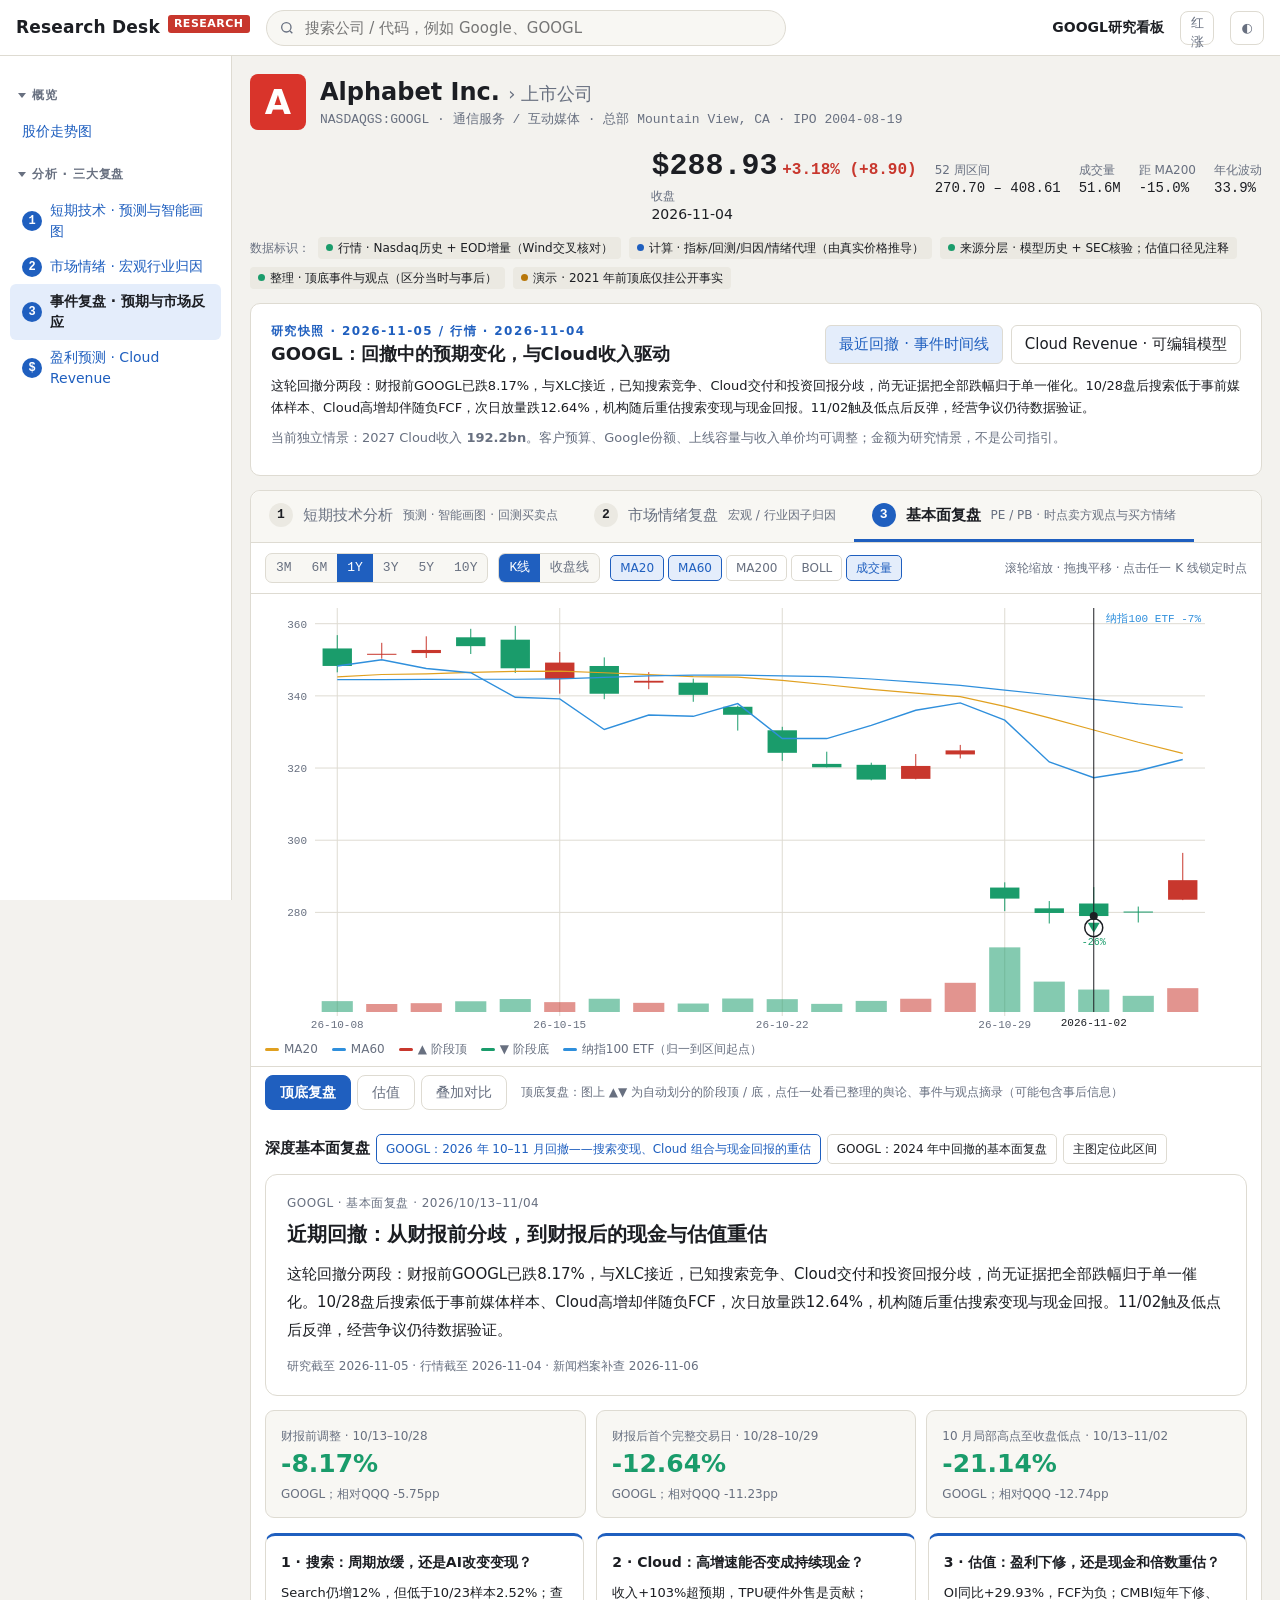
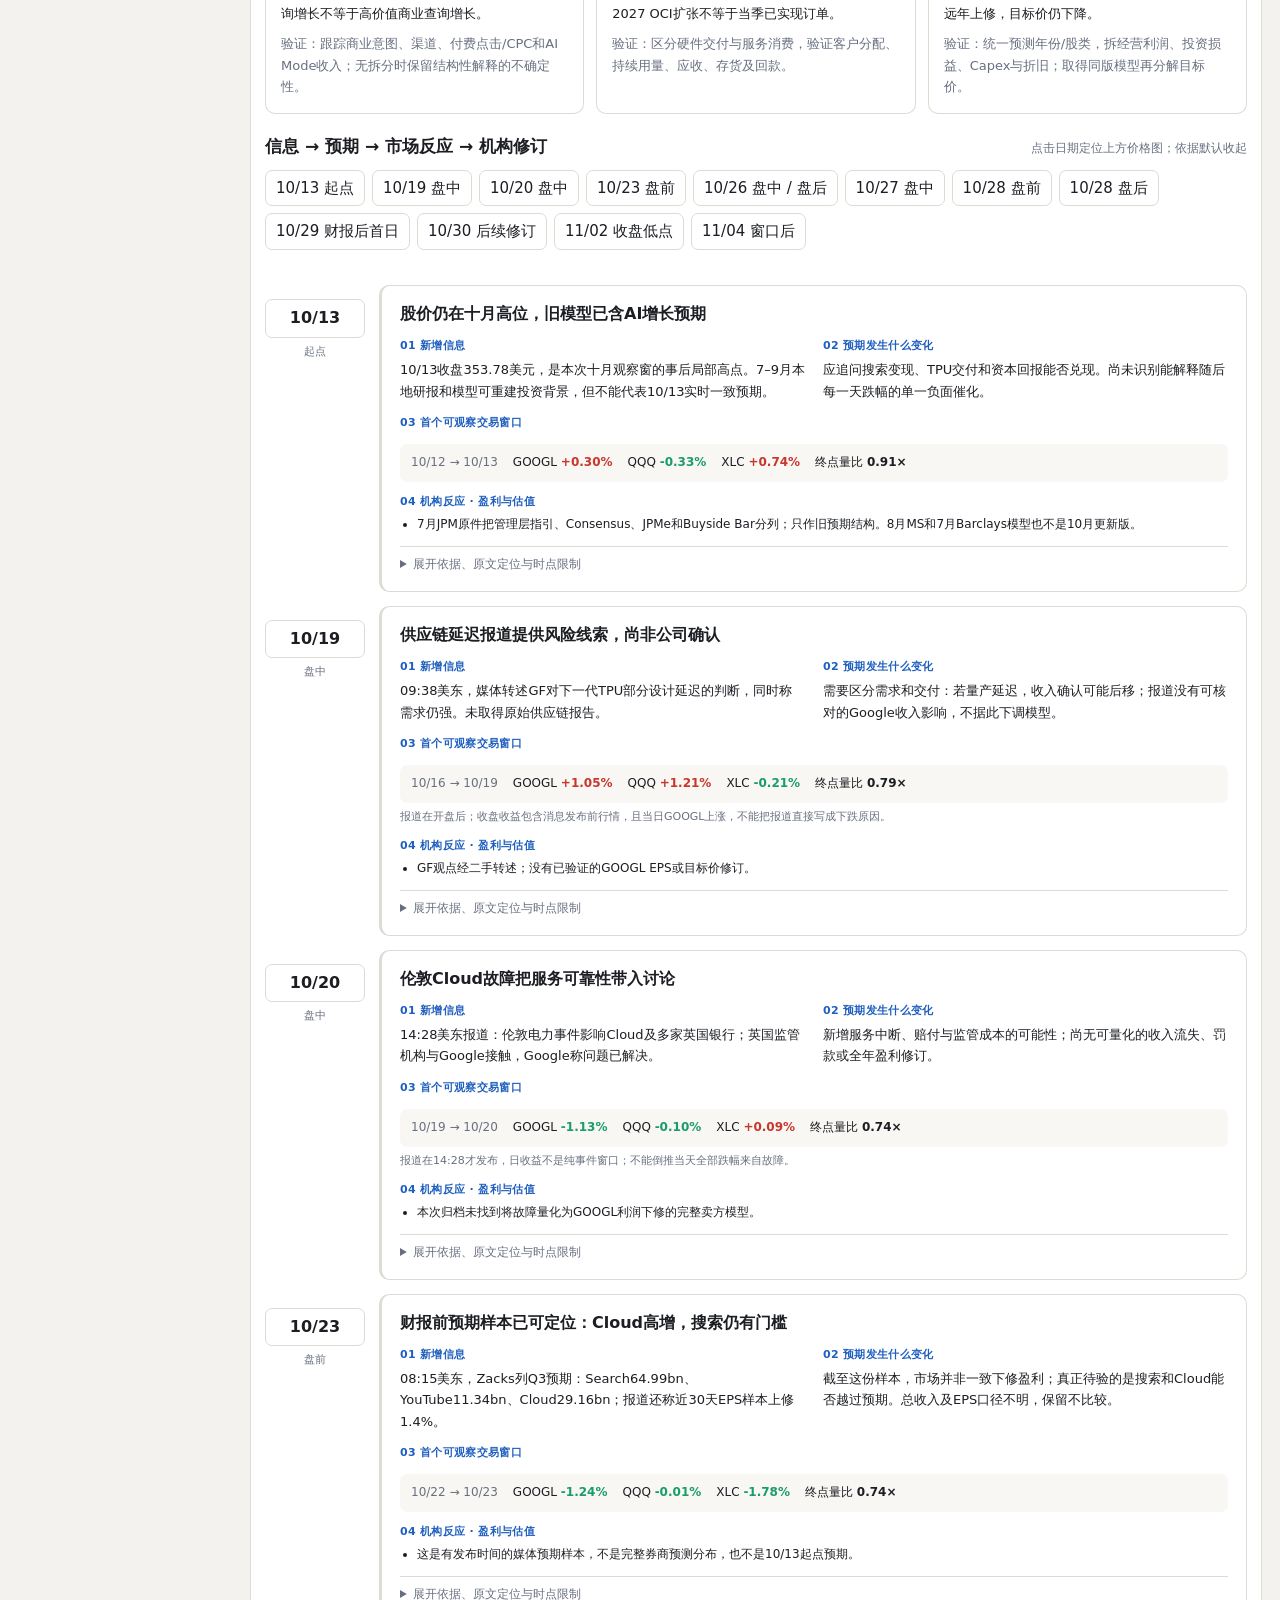
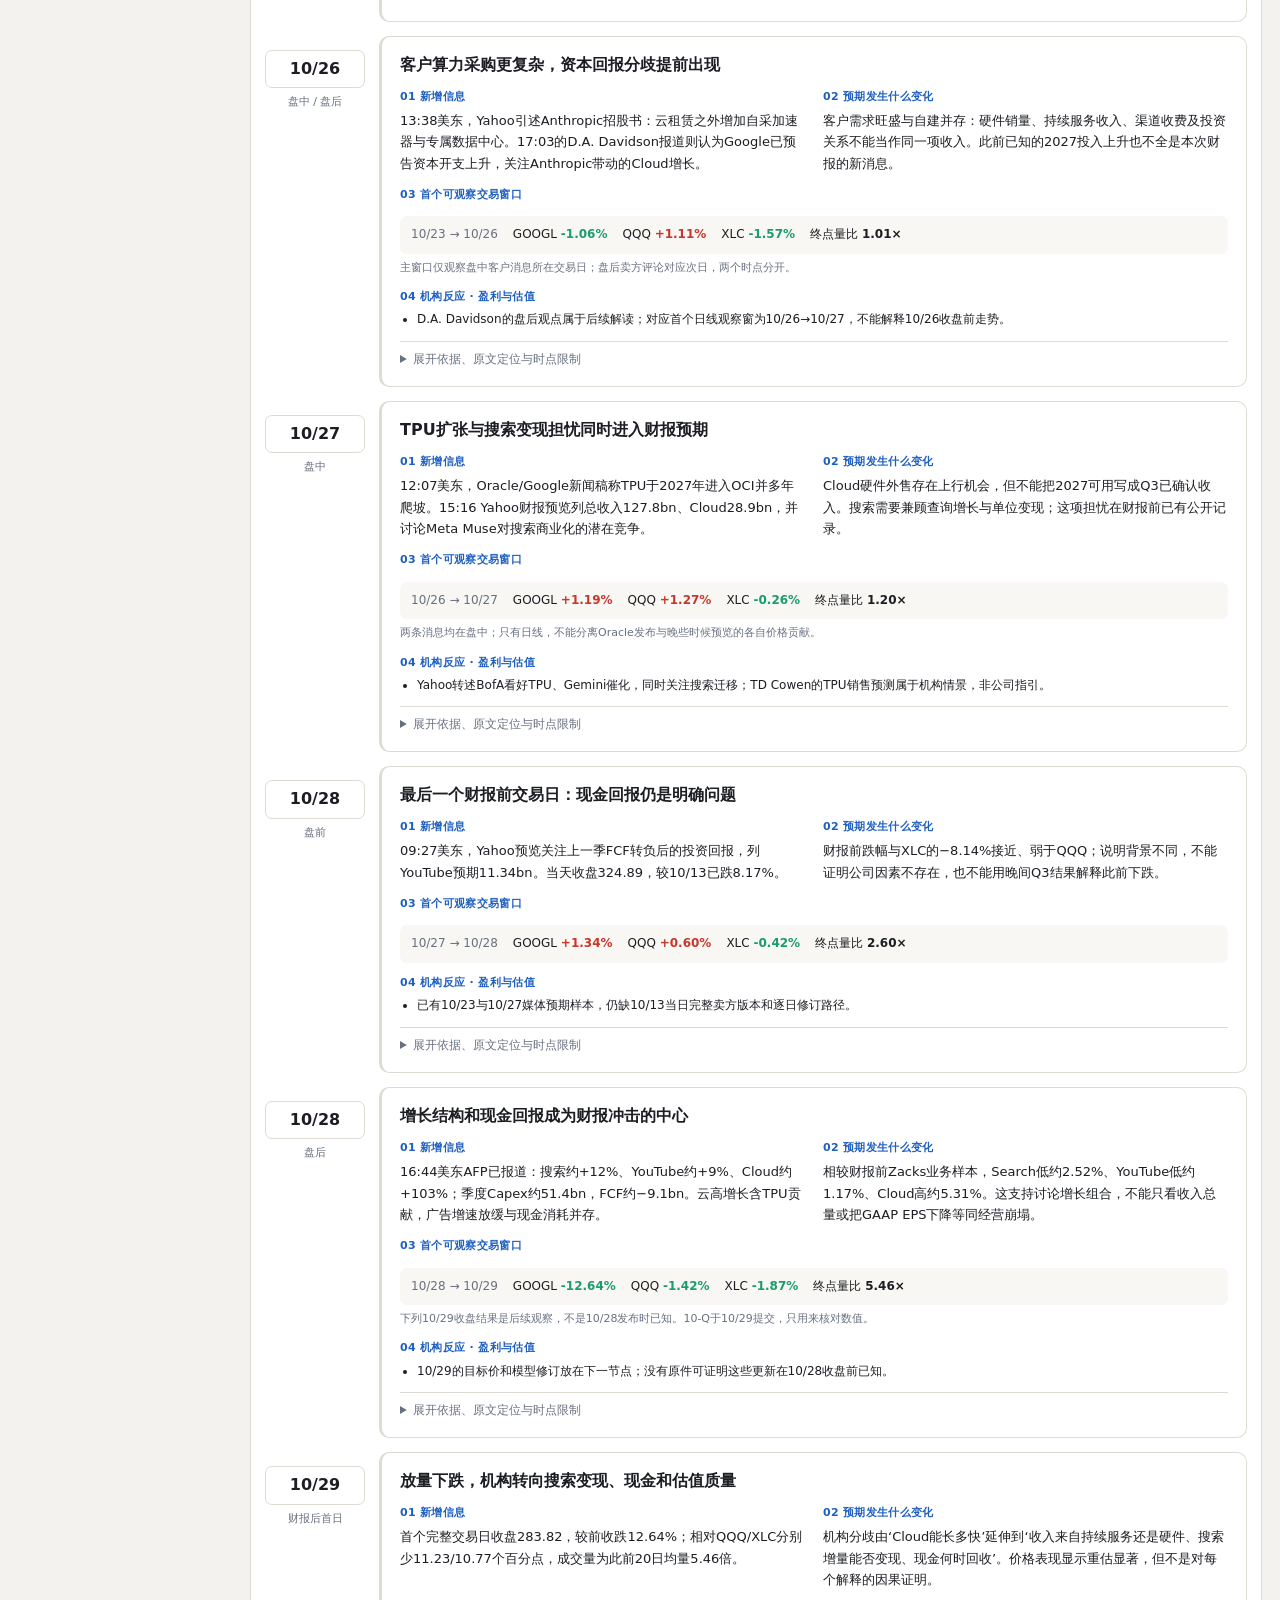
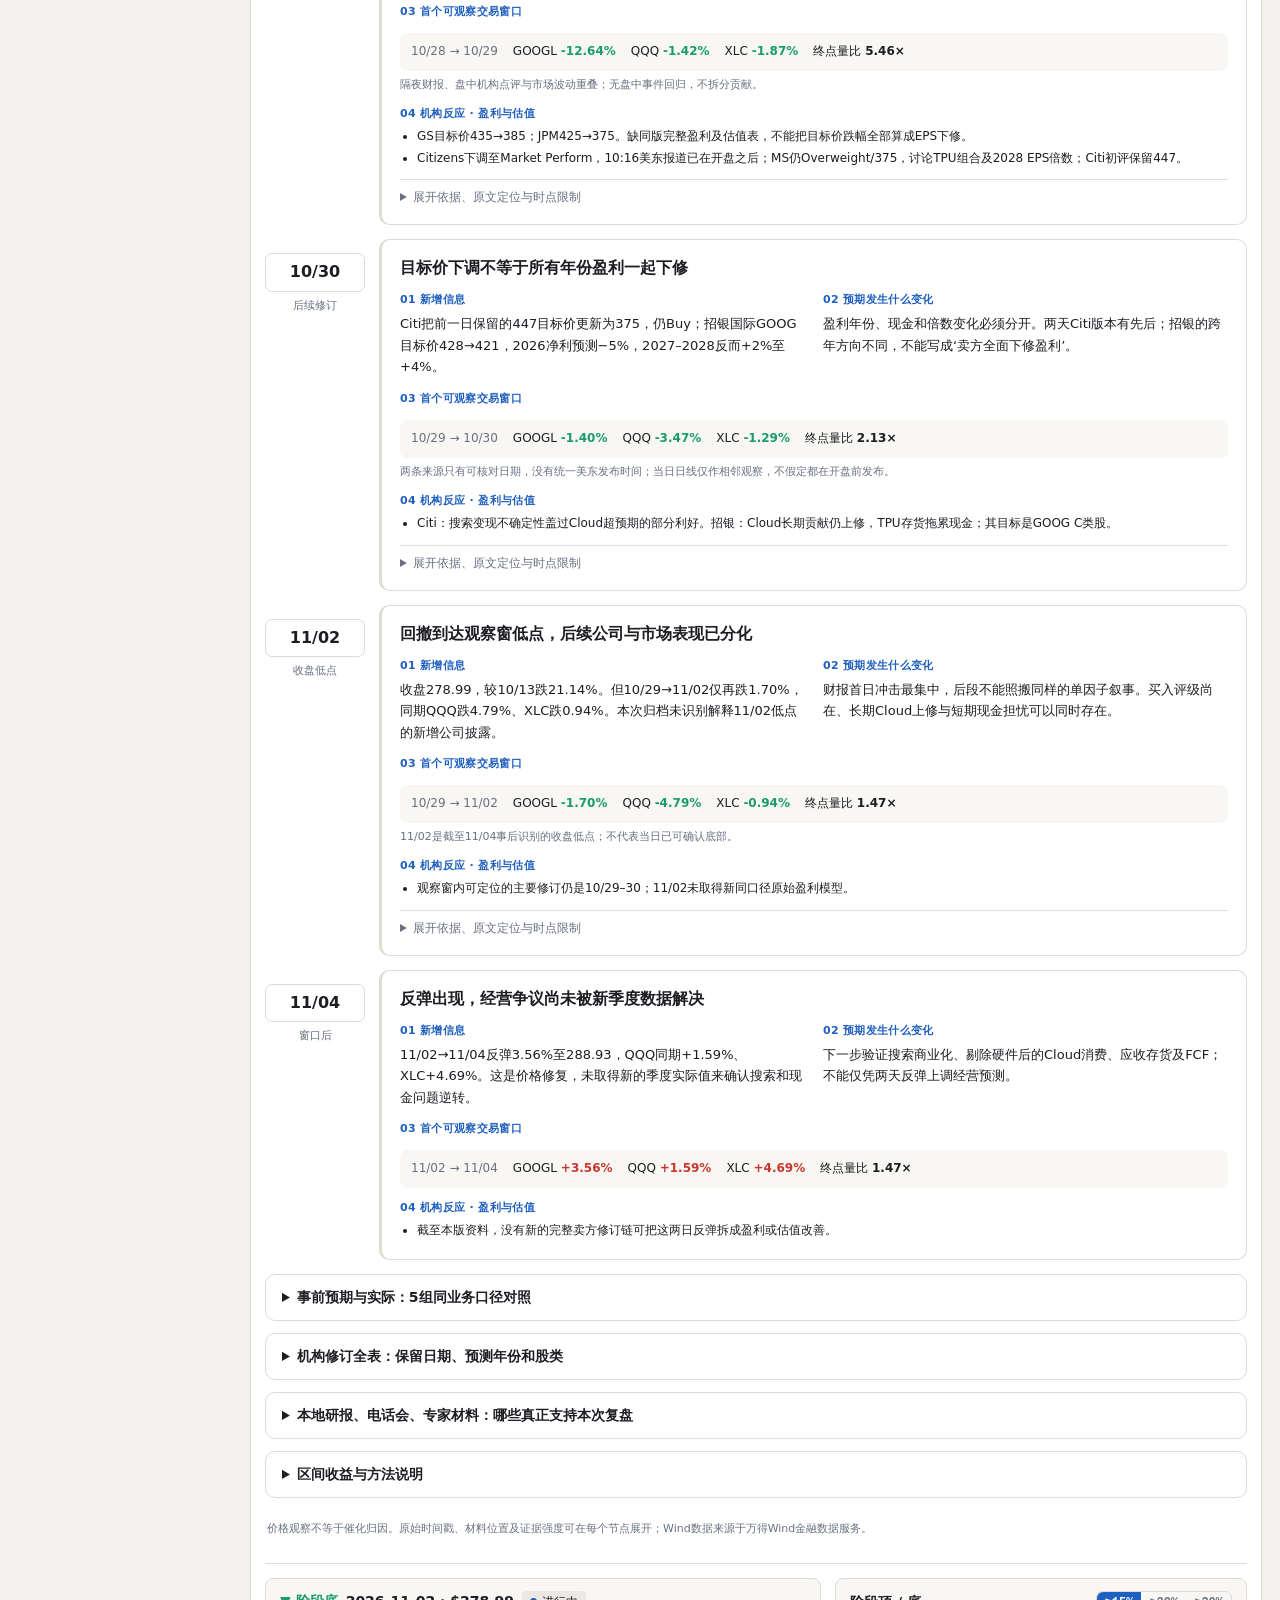
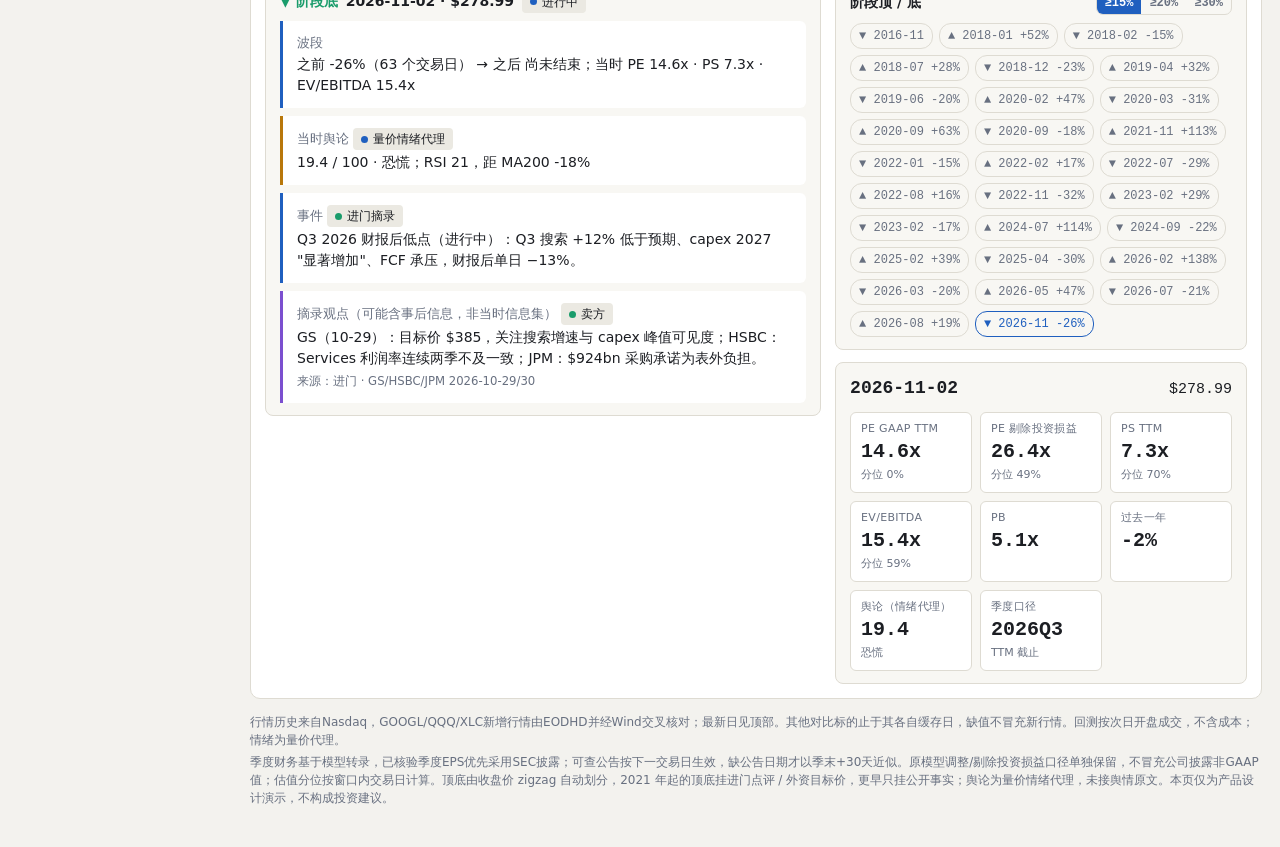
==== demos/googl-workbench/index.html @ 1af4c705 "Build Cloud business profit, depreciation and SBC scenario model" ====
<!doctype html>
<meta charset="utf-8">
<meta name="viewport" content="width=device-width,initial-scale=1">
<title>GOOGL 研究工作台 · 回撤叙事与Cloud量化模型</title>
<meta name="claude:viewport-fit-sides" content="cover">
<style>
/* Layout: terminal shell — fixed top bar, left menu rail, main column (header → price chart → 3 analysis tabs that both overlay the chart and open a panel). */
:root{
  --bg:#f3f2ee; --panel:#ffffff; --panel2:#f8f7f3; --line:#dedbd2; --fg:#1c1e23; --muted:#687080;
  --accent:#1f5fbf; --accent-soft:#e4edfb; --chip:#ebe9e2; --warn-soft:#fbefd6;
  --up:#c8372d; --down:#1a9c6b; --warn:#b8770a; --alpha:#7b4fcf; --mkt:#1f5fbf; --ind:#2aa0a8;
  --s1:#1f5fbf; --s2:#c8372d; --s3:#8a93a2; --s4:#2aa0a8; --s5:#b8770a; --s6:#7b4fcf;
  --font:'IBM Plex Sans','PingFang SC','Hiragino Sans GB','Microsoft YaHei',system-ui,sans-serif;
  --mono:'IBM Plex Mono','SF Mono',Menlo,Consolas,monospace;
}
@media (prefers-color-scheme: dark){ :root:not([data-theme="light"]){
  --bg:#131518; --panel:#1b1e23; --panel2:#20242a; --line:#2d323a; --fg:#e7e8eb; --muted:#8f96a3;
  --accent:#6ea3ff; --accent-soft:#1f2c44; --chip:#262a31; --warn-soft:#3a2d12; --up:#ff6b5c; --down:#3ccf8e; --warn:#e3a53a; --alpha:#b494ff; --mkt:#6ea3ff; --ind:#4fd1d9;
  --s1:#6ea3ff; --s2:#ff6b5c; --s3:#8f96a3; --s4:#4fd1d9; --s5:#e3a53a; --s6:#b494ff; color-scheme:dark }}
:root[data-theme="dark"]{
  --bg:#131518; --panel:#1b1e23; --panel2:#20242a; --line:#2d323a; --fg:#e7e8eb; --muted:#8f96a3;
  --accent:#6ea3ff; --accent-soft:#1f2c44; --chip:#262a31; --warn-soft:#3a2d12; --up:#ff6b5c; --down:#3ccf8e; --warn:#e3a53a; --alpha:#b494ff; --mkt:#6ea3ff; --ind:#4fd1d9;
  --s1:#6ea3ff; --s2:#ff6b5c; --s3:#8f96a3; --s4:#4fd1d9; --s5:#e3a53a; --s6:#b494ff; color-scheme:dark }
:root.us-color{ --up:#1a9c6b; --down:#c8372d }
:root[data-theme="dark"].us-color{ --up:#3ccf8e; --down:#ff6b5c }
@media (prefers-color-scheme: dark){ :root:not([data-theme="light"]).us-color{ --up:#3ccf8e; --down:#ff6b5c } }

*{box-sizing:border-box}
[hidden]{display:none!important}
html,body{height:100%}
body{margin:0;background:var(--bg);color:var(--fg);font-family:var(--font);font-size:15px;line-height:1.5}
body::before{content:"";position:fixed;inset:0 0 auto;height:env(safe-area-inset-top,0px);z-index:10;background:var(--panel)}
button{font:inherit;color:inherit;background:none;border:0;cursor:pointer}
.num{font-family:var(--mono);font-variant-numeric:tabular-nums}
h1,h2,h3{margin:0;text-wrap:balance}
a{color:var(--accent)}

/* top bar */
.top{position:sticky;top:env(safe-area-inset-top,0px);z-index:9;display:flex;align-items:center;gap:16px;height:56px;background:var(--panel);border-bottom:1px solid var(--line);
  padding-left:max(16px,env(safe-area-inset-left,0px));padding-right:max(16px,env(safe-area-inset-right,0px))}
.brand{display:flex;align-items:baseline;gap:8px;white-space:nowrap}
.brand b{font-size:17px;letter-spacing:.2px}
.brand span{font-size:11px;color:var(--panel);background:var(--up);padding:1px 6px;border-radius:3px;font-weight:600;letter-spacing:.5px;position:relative;top:-6px}
.search{position:relative;flex:1;max-width:520px;min-width:0}
.search input{width:100%;height:36px;border-radius:18px;border:1px solid var(--line);background:var(--panel2);color:var(--fg);padding:0 14px 0 38px;font:inherit;font-size:15px}
.search input:focus{outline:2px solid var(--accent);outline-offset:1px}
.search svg{position:absolute;left:13px;top:10px;width:16px;height:16px;fill:none;stroke:var(--muted);stroke-width:2}
.sugg{position:absolute;top:40px;left:0;right:0;background:var(--panel);border:1px solid var(--line);border-radius:10px;box-shadow:0 10px 30px rgba(0,0,0,.18);overflow:hidden;z-index:20}
.sugg button{display:flex;width:100%;gap:12px;align-items:center;padding:9px 14px;text-align:left}
.sugg button:hover,.sugg button.on{background:var(--accent-soft)}
.sugg .tk{font-family:var(--mono);font-size:13px;width:92px;color:var(--accent)}
.sugg .nm{flex:1}
.sugg .st{font-size:12px;color:var(--muted)}
.topnav{display:flex;gap:18px;margin-left:auto;color:var(--muted);font-size:14px}
.topnav .cur{color:var(--fg);font-weight:600}
.iconbtn{width:34px;height:34px;border-radius:8px;border:1px solid var(--line);display:grid;place-items:center;font-size:13px;color:var(--muted)}
.iconbtn:hover{color:var(--fg);background:var(--panel2)}

/* shell */
.shell{display:grid;grid-template-columns:232px minmax(0,1fr);min-height:calc(100% - 56px)}
.rail{border-right:1px solid var(--line);background:var(--panel);padding:14px 10px 24px;position:sticky;top:56px;height:calc(100vh - 56px);overflow:auto;padding-left:max(10px,env(safe-area-inset-left,0px))}
.rail .filter{width:100%;height:32px;border:1px solid var(--line);border-radius:6px;background:var(--panel2);color:var(--fg);padding:0 10px;font:inherit;font-size:13px;margin-bottom:10px}
.grp{margin-top:10px}
.grp h4{margin:0 0 4px;padding:6px 8px;font-size:12px;text-transform:uppercase;letter-spacing:.8px;color:var(--muted);display:flex;align-items:center;gap:6px}
.grp h4::before{content:"";width:0;height:0;border-left:4px solid transparent;border-right:4px solid transparent;border-top:5px solid var(--muted)}
.rail button.it{display:flex;align-items:center;gap:8px;width:100%;padding:7px 8px 7px 12px;border-radius:6px;font-size:14px;text-align:left;color:var(--accent)}
.rail button.it:hover{background:var(--panel2)}
.rail button.it.on{background:var(--accent-soft);color:var(--fg);font-weight:600}
.rail button.it.dim{color:var(--muted);cursor:default}
.rail button.it .n{width:20px;height:20px;border-radius:50%;background:var(--accent);color:#fff;font-size:12px;font-weight:700;display:grid;place-items:center;flex:none;font-family:var(--mono)}
.rail button.it.dim .n{background:var(--chip);color:var(--muted)}
.rail .soon{margin-left:auto;font-size:10px;color:var(--muted);border:1px solid var(--line);border-radius:3px;padding:0 4px}

.main{min-width:0;padding:18px 18px 40px;padding-right:max(18px,env(safe-area-inset-right,0px));display:flex;flex-direction:column;gap:14px}

/* company header */
.co{display:flex;gap:14px;align-items:center;flex-wrap:wrap}
.logo{width:56px;height:56px;border-radius:8px;background:#d9342b;color:#fff;display:grid;place-items:center;font-size:34px;font-weight:700;font-family:var(--font);flex:none}
.co h1{font-size:24px;font-weight:600}
.co h1 small{font-weight:400;color:var(--muted);font-size:18px}
.co .keys{font-size:13px;color:var(--muted);font-family:var(--mono)}
.quote{margin-left:auto;display:flex;gap:18px;align-items:baseline;flex-wrap:wrap}
.quote .px{font-size:30px;font-weight:600}
.quote .chg{font-size:16px;font-weight:600}
.quote .kv{font-size:12px;color:var(--muted);line-height:1.3}
.quote .kv b{display:block;color:var(--fg);font-weight:500;font-size:14px}
.srcline{display:flex;gap:8px;flex-wrap:wrap;align-items:center;font-size:12px;color:var(--muted)}
.chip{display:inline-flex;align-items:center;gap:5px;padding:2px 8px;border-radius:4px;background:var(--chip);font-size:12px;color:var(--fg);white-space:nowrap}
.chip.real::before,.chip.demo::before,.chip.calc::before{content:"";width:7px;height:7px;border-radius:50%}
.chip.real::before{background:var(--down)}
.chip.demo::before{background:var(--warn)}
.chip.calc::before{background:var(--accent)}

/* chart card */
.card{background:var(--panel);border:1px solid var(--line);border-radius:10px}
.ctl{display:flex;align-items:center;gap:10px;padding:10px 14px;border-bottom:1px solid var(--line);flex-wrap:wrap}
.seg{display:flex;background:var(--panel2);border:1px solid var(--line);border-radius:7px;overflow:hidden}
.seg button{padding:4px 10px;font-size:13px;color:var(--muted);font-family:var(--mono)}
.seg button.on{background:var(--accent);color:#fff}
.tog{display:flex;gap:4px;flex-wrap:wrap}
.tog button{padding:3px 9px;font-size:12px;border:1px solid var(--line);border-radius:5px;color:var(--muted)}
.tog button.on{border-color:var(--accent);color:var(--accent);background:var(--accent-soft)}
.ctl .hint{margin-left:auto;font-size:12px;color:var(--muted)}
.chartwrap{position:relative}
#main{display:block;width:100%;height:440px}
.tip{position:absolute;pointer-events:none;background:var(--panel);border:1px solid var(--line);border-radius:8px;padding:8px 10px;font-size:12px;box-shadow:0 6px 20px rgba(0,0,0,.15);display:none;min-width:150px;z-index:3}
.tip .d{font-weight:600;margin-bottom:3px}
.tip .r{display:flex;justify-content:space-between;gap:14px}
.tip .r span:last-child{font-family:var(--mono)}
.legend{display:flex;gap:14px;flex-wrap:wrap;padding:6px 14px 8px;font-size:12px;color:var(--muted)}
.legend i{display:inline-block;width:14px;height:3px;border-radius:2px;vertical-align:middle;margin-right:5px}

/* tabs */
.tabs{display:flex;border-bottom:1px solid var(--line);overflow-x:auto;background:var(--panel2);border-radius:10px 10px 0 0}
.tabs button{display:flex;align-items:center;gap:10px;padding:12px 18px;font-size:15px;color:var(--muted);border-bottom:3px solid transparent;white-space:nowrap}
.tabs button .n{width:24px;height:24px;border-radius:50%;background:var(--chip);display:grid;place-items:center;font-family:var(--mono);font-weight:700;font-size:13px;color:var(--fg)}
.tabs button.on{color:var(--fg);font-weight:600;border-bottom-color:var(--accent)}
.tabs button.on .n{background:var(--accent);color:#fff}
.tabs button small{font-weight:400;color:var(--muted);font-size:12px}
.panel{display:grid;grid-template-columns:minmax(0,1.3fr) minmax(0,1fr);gap:14px;padding:14px}
.panel[hidden]{display:none}
.col{min-width:0;display:flex;flex-direction:column;gap:12px}
.box{background:var(--panel2);border:1px solid var(--line);border-radius:8px;padding:12px 14px;min-width:0}
.box h3{font-size:14px;font-weight:600;margin-bottom:8px;display:flex;align-items:center;gap:8px;flex-wrap:wrap}
.box h3 .chip{font-weight:400}
.tiles{display:grid;grid-template-columns:repeat(auto-fit,minmax(118px,1fr));gap:8px}
.tile{background:var(--panel);border:1px solid var(--line);border-radius:6px;padding:8px 10px}
.tile .k{font-size:11px;color:var(--muted);letter-spacing:.3px}
.tile .v{font-size:20px;font-weight:600;font-family:var(--mono)}
.tile .s{font-size:11px;color:var(--muted)}
.mini{display:block;width:100%;height:120px}
.tbl{width:100%;border-collapse:collapse;font-size:12.5px}
.tbl th{font-weight:500;color:var(--muted);text-align:right;padding:4px 6px;border-bottom:1px solid var(--line);white-space:nowrap}
.tbl td{text-align:right;padding:4px 6px;border-bottom:1px solid var(--line);font-family:var(--mono);white-space:nowrap}
.tbl th:first-child,.tbl td:first-child{text-align:left}
.tbl tr.on td{background:var(--accent-soft)}
.tbl tbody tr{cursor:pointer}
.scroll{max-height:260px;overflow:auto}
.pos{color:var(--up)} .neg{color:var(--down)}
ul.lv{margin:0;padding:0;list-style:none;display:flex;flex-direction:column;gap:6px;font-size:13px}
ul.lv li{display:flex;justify-content:space-between;gap:10px;border-bottom:1px dashed var(--line);padding-bottom:4px}
ul.lv li span:last-child{font-family:var(--mono)}
.gauge{height:10px;border-radius:5px;background:linear-gradient(90deg,var(--down),#d9c35a 50%,var(--up));position:relative;margin:10px 0 4px}
.gauge i{position:absolute;top:-4px;width:4px;height:18px;background:var(--fg);border-radius:2px;margin-left:-2px}
.gl{display:flex;justify-content:space-between;font-size:11px;color:var(--muted)}
.evt{display:flex;flex-direction:column;gap:8px}
.evt .ec{border-left:3px solid var(--accent);background:var(--panel);border-radius:0 6px 6px 0;padding:8px 10px;font-size:13px}
.evt .ec b{display:block;font-size:12px;color:var(--muted);margin-bottom:2px;font-weight:500}
.evt .ec.f{border-color:var(--mkt)} .evt .ec.s{border-color:var(--alpha)} .evt .ec.b{border-color:var(--warn)}
.tl{display:flex;gap:6px;flex-wrap:wrap}
.tl button{font-size:12px;padding:3px 8px;border:1px solid var(--line);border-radius:12px;color:var(--muted);font-family:var(--mono)}
.tl button.on,.tl button:hover{border-color:var(--accent);color:var(--accent)}
.sel-h{display:flex;justify-content:space-between;align-items:baseline;gap:10px;flex-wrap:wrap}
.sel-h .d{font-family:var(--mono);font-size:18px;font-weight:600}
.note{font-size:12px;color:var(--muted);line-height:1.5}
.foot{font-size:12px;color:var(--muted);display:flex;flex-direction:column;gap:4px}
.toast{position:fixed;left:50%;bottom:calc(24px + env(safe-area-inset-bottom,0px));transform:translateX(-50%);background:var(--fg);color:var(--bg);padding:8px 16px;border-radius:20px;font-size:13px;opacity:0;transition:opacity .2s;pointer-events:none;z-index:30}
.toast.show{opacity:1}
button:focus-visible,input:focus-visible{outline:2px solid var(--accent);outline-offset:1px}

/* valuation table + overlays + pivots */
.panel.t3{display:block}
.t3sub{display:flex;align-items:center;gap:6px;flex-wrap:wrap;padding:8px 14px 10px;border-top:1px solid var(--line)}
.t3sub button{padding:6px 14px;border:1px solid var(--line);border-radius:8px;font-size:14px;color:var(--muted);background:var(--panel)}
.t3sub button.on{background:var(--accent);color:#fff;border-color:var(--accent);font-weight:600}
.t3sub .note{margin-left:8px}
.t3a{display:grid;grid-template-columns:minmax(0,1.35fr) minmax(0,1fr);gap:14px}
.evt.big .ec{font-size:14px;padding:12px 14px}
.evt.big .ec b{font-size:13px}
@media (max-width:1000px){ .t3a{grid-template-columns:1fr} }

.subpanels{display:flex;flex-direction:column}
.subcv{display:block;width:100%;height:112px;border-top:1px solid var(--line)}
#metSel button{padding:2px 8px;font-size:12px}

.valwrap{border-top:1px solid var(--line);padding:10px 14px 12px}
.valctl{display:flex;align-items:center;gap:10px;flex-wrap:wrap;margin-bottom:8px;font-size:13px}
.valctl .custom{display:flex;align-items:center;gap:6px;margin-left:auto;flex-wrap:wrap}
.valctl select{height:26px;border:1px solid var(--line);border-radius:5px;background:var(--panel2);color:var(--fg);font:12.5px var(--font);padding:0 4px}
.vt th,.vt td{white-space:nowrap}
.vt td:first-child{font-family:var(--font);font-weight:500}
.vt tr.pct td{color:var(--muted);font-size:11.5px;white-space:normal}
.pbar{display:inline-block;width:56px;height:6px;border-radius:3px;background:var(--chip);vertical-align:middle;margin-right:6px;overflow:hidden}
.pbar i{display:block;height:100%;background:var(--alpha)}
.spk{width:120px;height:26px;display:block}
.box h3 .seg{margin-left:auto}
.box h3 .seg button{padding:2px 8px;font-size:12px}
/* forecast view */
.fc-hdr{display:flex;align-items:center;gap:10px;flex-wrap:wrap;padding:12px 14px;border-bottom:1px solid var(--line)}
.fc-hdr h2{font-size:17px;font-weight:600}
.fcwrap2{display:grid;grid-template-columns:minmax(0,1fr) 300px;gap:14px;padding:14px}
.tblwrap{overflow-x:auto;overflow-y:hidden;border:1px solid var(--line);border-radius:8px;background:var(--panel)}
.ft{border-collapse:separate;border-spacing:0;font-size:12.5px;font-family:var(--mono);font-variant-numeric:tabular-nums;white-space:nowrap}
.ft th,.ft td{padding:6px 8px;text-align:right;border-bottom:1px solid var(--line);min-width:64px;background:var(--panel)}
.ft th{font-weight:500;color:var(--muted);font-size:11.5px;position:sticky;top:0;z-index:1}
.ft .lab{position:sticky;left:0;z-index:3;text-align:left;font-family:var(--font);font-weight:500;min-width:120px;border-right:1px solid var(--line);box-shadow:4px 0 8px -6px rgba(0,0,0,.25)}
.ft th.lab{z-index:4}
.ft .fx{position:sticky;z-index:2;width:88px;min-width:88px;max-width:88px;background:var(--accent-soft)}
.ft .fx0{box-shadow:-6px 0 10px -6px rgba(0,0,0,.3);border-left:2px solid var(--accent)}
.ft th.fx{z-index:3;color:var(--fg);font-weight:600}
.ft tr.pct td{color:var(--muted);font-size:11.5px}
.ft tr.b td{color:var(--fg);font-weight:600}
.ft tr.big td{font-weight:600}
.ft td.est{color:var(--muted);font-style:italic}
.ft th.est{font-style:italic}
.ft .fx input{width:70px;height:24px;border:1px solid var(--line);border-radius:4px;background:var(--panel);color:var(--fg);font:12.5px var(--mono);text-align:right;padding:0 4px}
.ft .fx input.chg{border-color:var(--warn);background:var(--warn-soft)}
.ft .fx .ms{display:block;font-size:10px;color:var(--muted);line-height:1.2}
.ft .fx .big{font-weight:600;font-size:13px}
.ft td i{font-style:normal;color:var(--warn);cursor:help}
.ft td small{display:block;font-size:10px;line-height:1.1;font-weight:400}
.ft tr.segrow td{font-size:12px;min-width:74px}
.ft tr.segrow td.lab{font-weight:400;color:var(--fg)}
.ft .na{color:var(--muted);font-size:10.5px}
.ft .fx .val{display:block;font-size:11.5px;color:var(--fg);line-height:1.2;margin-top:1px}
.gd{background:var(--panel2);border:1px solid var(--line);border-radius:8px;padding:12px 14px;min-width:0;align-self:start}
.gd-h{display:flex;flex-direction:column;gap:6px;margin-bottom:8px}
.gd-h b{font-size:14px}
.gd ul,.gl{list-style:none;margin:0;padding:0;display:flex;flex-direction:column;gap:8px;font-size:13px;line-height:1.45}
.gd li,.gl li{padding-left:8px;border-left:2px solid var(--line)}
.gd li b,.gl li>b:first-child{margin-right:4px}
.tag{display:inline-block;font-size:10.5px;padding:0 5px;border-radius:3px;background:var(--chip);color:var(--muted);margin-right:5px;vertical-align:1px}
.gl li small{display:block;color:var(--muted);font-size:11px;margin-top:2px}
.gd-open{margin-top:12px;width:100%;padding:8px 10px;border:1px solid var(--accent);border-radius:6px;color:var(--accent);font-size:13px;text-align:left;background:var(--panel)}
.gdrows{display:flex;flex-direction:column;border-top:1px solid var(--line)}
.gdrow{display:grid;grid-template-columns:92px 1fr;gap:4px 8px;padding:7px 4px;border-bottom:1px solid var(--line);cursor:pointer;font-size:12.5px;line-height:1.35;text-align:left;width:100%}
.gdrow:hover{background:var(--accent-soft)}
.gdrow .fn{font-weight:600;font-family:var(--font)}
.gdrow .fs{color:var(--fg)}
.gdrow .fs b{margin-right:3px}
.gdrow .fv{grid-column:1/3;display:flex;gap:10px;font-family:var(--mono);font-size:11px;color:var(--muted);flex-wrap:wrap}
.gdrow .fv b{color:var(--fg);font-weight:600}
.gdrow .fv .cur{color:var(--accent)}
.fq{list-style:none;margin:0;padding:0;display:flex;flex-direction:column;gap:8px}
.fq li{padding:8px 10px;border-left:3px solid var(--accent);background:var(--panel2);border-radius:0 6px 6px 0;font-size:13px}
.fq li small{display:block;color:var(--muted);font-size:11px;margin-top:3px}
.fnum{width:100%;border-collapse:collapse;font-family:var(--mono);font-size:12.5px;margin:8px 0}
.fnum th,.fnum td{padding:5px 8px;text-align:right;border-bottom:1px solid var(--line)}
.fnum th:first-child,.fnum td:first-child{text-align:left;font-family:var(--font)}
.fnum td.cur{color:var(--accent);font-weight:600}
.gd-open:hover{background:var(--accent-soft)}
.overlay{position:fixed;inset:0;background:rgba(0,0,0,.35);z-index:40}
.drawer{position:fixed;top:0;right:0;bottom:0;width:min(760px,100%);background:var(--panel);border-left:1px solid var(--line);z-index:41;display:flex;flex-direction:column;box-shadow:-10px 0 30px rgba(0,0,0,.25);padding-top:env(safe-area-inset-top,0px)}
.dr-h{display:flex;align-items:center;gap:12px;padding:12px 16px;border-bottom:1px solid var(--line);flex-wrap:wrap}
.dr-h b{font-size:16px}
.dr-h .iconbtn{margin-left:auto}
.dr-b{padding:14px 16px calc(20px + env(safe-area-inset-bottom,0px));overflow:auto;flex:1;padding-right:max(16px,env(safe-area-inset-right,0px))}
.dr-b h3{font-size:16px;margin-bottom:6px}
.dr-b h4{margin:14px 0 6px;font-size:13px;color:var(--muted);text-transform:uppercase;letter-spacing:.6px}
.dr-b .tbl td:first-child{font-family:var(--font)}
@media (max-width:1000px){ .shell{grid-template-columns:1fr} .fcwrap2{grid-template-columns:1fr} .rail{position:static;height:auto;display:flex;flex-wrap:wrap;gap:4px;padding:8px} .rail .filter,.grp h4,.rail .soon{display:none} .grp{margin:0;display:contents} .rail button.it{width:auto;padding:6px 10px}
  .panel{grid-template-columns:1fr} .topnav{display:none} #main{height:360px} .quote{margin-left:0} }
@media (prefers-reduced-motion:reduce){ .toast{transition:none} }

/* Additions retain the original v9 layout and typography. */
.wb-toolbar{display:flex;gap:7px;align-items:center;flex-wrap:wrap;padding:10px 14px;border-bottom:1px solid var(--line)}.wb-toolbar>span:first-child{font-weight:600}.wb-toolbar button{border:1px solid var(--line);cursor:pointer}.wb-toolbar .note{margin-right:auto}.wb-extra{padding:0 14px 14px}.wb-extra>details{border-top:1px solid var(--line);padding:12px 0}.wb-extra summary{cursor:pointer;font-weight:600;font-size:13px;margin-bottom:10px}.wb-note{font-size:12px;line-height:1.7;color:var(--muted);background:var(--panel2);border-left:3px solid var(--accent);padding:10px 12px;margin:10px 14px}.wb-error{color:var(--warn);padding:10px 14px;font-size:13px}.ft .qedit{background:var(--panel2)}.ft .qedit input{width:76px;font:12px var(--mono);text-align:right;background:var(--panel);border:1px solid var(--line);border-radius:4px;color:var(--fg);padding:3px}.ft input.chg{border-color:var(--warn);background:var(--warn-soft)}.ft .fx input{width:76px}.ft .wbg td{background:var(--panel2);font-size:11px;color:var(--muted)}.wb-scroll{overflow:auto;max-width:100%;margin:8px 0}.wb-table{width:100%;border-collapse:collapse;font-size:12px}.wb-table th,.wb-table td{border-bottom:1px solid var(--line);padding:7px 9px;vertical-align:top;text-align:right;white-space:nowrap}.wb-table th:first-child,.wb-table td:first-child{text-align:left}.wb-table .wrap{white-space:normal;min-width:220px;font-family:var(--font);text-align:left}.wb-table td{font-family:var(--mono)}.wb-table th{font-size:11px;color:var(--muted)}.wb-ref{display:inline-block;padding:1px 4px;border:1px solid var(--line);border-radius:3px;color:var(--accent);font-size:10px;cursor:pointer;margin:2px;word-break:break-word}.wb-research{border-bottom:1px solid var(--line);padding-bottom:14px;margin-bottom:14px}.wb-casebar{display:flex;gap:6px;align-items:center;flex-wrap:wrap;margin-bottom:10px}.wb-casebar button{border:1px solid var(--line);border-radius:5px;padding:5px 9px;font-size:12px}.wb-casebar button.on{border-color:var(--accent);color:var(--accent)}.wb-cases{display:grid;grid-template-columns:minmax(0,1.1fr) minmax(0,1fr);gap:12px}.wb-block{border:1px solid var(--line);border-radius:7px;padding:12px;background:var(--panel2);font-size:13px;line-height:1.75}.wb-block h4{font-size:13px;margin:4px 0 8px}.wb-block p{margin:7px 0}.wb-stage{border-left:2px solid var(--accent);padding:4px 0 4px 10px;margin:9px 0}.wb-stage small{color:var(--muted);font-size:11px}.wb-evidence{display:grid;grid-template-columns:repeat(auto-fit,minmax(260px,1fr));gap:10px;margin:10px 0}.wb-source{font-size:12px;padding:8px 0;border-bottom:1px solid var(--line);overflow-wrap:anywhere}.wb-source strong{color:var(--fg)}.wb-kpis{display:flex;gap:20px;flex-wrap:wrap;font:12px var(--mono);margin:8px 0}.wb-kpis b{font-size:18px}.wb-empty{font-size:12px;color:var(--muted);padding:10px}.wb-json{font:11px var(--mono);white-space:pre-wrap;overflow-wrap:anywhere}.wb-chip{font-size:10px;background:var(--chip);border-radius:3px;padding:2px 5px;color:var(--muted)}
@media(max-width:1000px){.wb-cases{grid-template-columns:1fr}}
</style>

<div class="top">
  <div class="brand"><b>Research Desk</b><span>RESEARCH</span></div>
  <div class="search">
    <svg viewBox="0 0 24 24"><circle cx="11" cy="11" r="7"/><path d="M20 20l-3.5-3.5"/></svg>
    <input id="q" type="search" placeholder="搜索公司 / 代码，例如 Google、GOOGL" autocomplete="off" aria-label="搜索公司">
    <div class="sugg" id="sugg" hidden></div>
  </div>
  <nav class="topnav"><span class="cur">GOOGL研究看板</span></nav>
  <button class="iconbtn" id="colorBtn" title="切换涨跌颜色">红涨</button>
  <button class="iconbtn" id="themeBtn" title="切换明暗">◐</button>
</div>

<div class="shell">
  <aside class="rail">
    <div class="grp"><h4>概览</h4>
      <button class="it on" data-view="chart">股价走势图</button>
    </div>
    <div class="grp"><h4>分析 · 三大复盘</h4>
      <button class="it" data-tab="1"><span class="n">1</span>短期技术 · 预测与智能画图</button>
      <button class="it" data-tab="2"><span class="n">2</span>市场情绪 · 宏观行业归因</button>
      <button class="it" data-tab="3"><span class="n">3</span>事件复盘 · 预期与市场反应</button>
      <button class="it" data-view="forecast"><span class="n">$</span>盈利预测 · Cloud Revenue</button>
    </div>
  </aside>

  <main class="main">
    <div class="co">
      <div class="logo">A</div>
      <div>
        <h1>Alphabet Inc. <small>› 上市公司</small></h1>
        <div class="keys">NASDAQGS:GOOGL · 通信服务 / 互动媒体 · 总部 Mountain View, CA · IPO 2004-08-19</div>
      </div>
      <div class="quote">
        <div><span class="px num" id="px">—</span> <span class="chg num" id="chg">—</span><div class="kv">收盘 <b id="asof">—</b></div></div>
        <div class="kv">52 周区间<b class="num" id="r52">—</b></div>
        <div class="kv">成交量<b class="num" id="vol">—</b></div>
        <div class="kv">距 MA200<b class="num" id="dma">—</b></div>
        <div class="kv">年化波动<b class="num" id="vola">—</b></div>
      </div>
    </div>
    <div class="srcline">数据标识：<span class="chip real">行情 · Nasdaq历史 + EOD增量（Wind交叉核对）</span><span class="chip calc">计算 · 指标/回测/归因/情绪代理（由真实价格推导）</span><span class="chip real">来源分层 · 模型历史 + SEC核验；估值口径见注释</span><span class="chip real">整理 · 顶底事件与观点（区分当时与事后）</span><span class="chip demo">演示 · 2021 年前顶底仅挂公开事实</span></div>

    <section class="card" id="studyOverview" aria-label="研究结论与导航"></section>
    <section class="card" id="chartCard">
      <div class="tabs" id="tabs">
        <button data-tab="1" class="on"><span class="n">1</span>短期技术分析 <small>预测 · 智能画图 · 回测买卖点</small></button>
        <button data-tab="2"><span class="n">2</span>市场情绪复盘 <small>宏观 / 行业因子归因</small></button>
        <button data-tab="3"><span class="n">3</span>基本面复盘 <small>PE / PB · 时点卖方观点与买方情绪</small></button>
      </div>
      <div class="ctl">
        <div class="seg" id="range"><button data-r="60">3M</button><button data-r="125">6M</button><button data-r="250" class="on">1Y</button><button data-r="750">3Y</button><button data-r="1250">5Y</button><button data-r="0">10Y</button></div>
        <div class="seg" id="ctype"><button data-t="candle" class="on">K线</button><button data-t="line">收盘线</button></div>
        <div class="tog" id="ov"><button data-o="ma20" class="on">MA20</button><button data-o="ma60" class="on">MA60</button><button data-o="ma200">MA200</button><button data-o="boll">BOLL</button><button data-o="vol" class="on">成交量</button></div>
        <span class="hint">滚轮缩放 · 拖拽平移 · 点击任一 K 线锁定时点</span>
      </div>
      <div class="chartwrap"><canvas id="main"></canvas><div class="tip" id="tip"></div></div>
      <div class="legend" id="legend"></div>
        <div class="t3sub" id="t3sub" hidden><button data-s="piv" class="on">顶底复盘</button><button data-s="val">估值</button><button data-s="cmp">叠加对比</button><span class="note">顶底复盘：图上 ▲▼ 为自动划分的阶段顶 / 底，点任一处看已整理的舆论、事件与观点摘录（可能包含事后信息）</span></div>
      <div class="subpanels" id="subpanels" hidden></div>
      <div class="valwrap" id="valwrap" hidden>
        <div class="valctl"><b>估值指标</b><span class="chip real">TTM：SEC核验/模型转录分层；调整口径保留原模型</span><button class="chip calc" id="aiPick" style="cursor:pointer">✦ 规则推荐指标</button><span class="tog" id="metSel"></span>
          <span class="seg" id="valWin"><button data-w="3">3 年</button><button data-w="5" class="on">5 年</button><button data-w="10">全部</button></span>
          <span class="note" id="aiNote"></span>
          <span class="custom"><span class="note">自定义口径：</span><select id="cuNum" aria-label="分子"><option value="px">价格</option><option value="mc">市值</option><option value="ev">EV</option></select><span>/</span><select id="cuDen" aria-label="分母"><option value="eps">EPS GAAP TTM</option><option value="epscore">EPS 剔除投资损益 TTM</option><option value="epsng">EPS 原模型调整 TTM</option><option value="rps">每股收入 TTM</option><option value="bvps">每股净资产</option><option value="fcfps">每股 FCF TTM</option><option value="ebitda">EBITDA TTM</option><option value="ni">净利润 TTM</option><option value="fwd27">2027E EPS（MS）</option></select><button class="chip" id="cuAdd" style="cursor:pointer">加一行</button></span></div>
        <div style="overflow-x:auto"><table class="tbl vt" id="valtbl"></table></div>
      </div>

      <!-- Tab 1 -->
      <div class="panel" id="p1">
        <div class="col">
          <div class="box"><h3>回测结果 <span class="chip calc">MA20/60 金叉做多 · 死叉或 −10% 止损离场 · 次日开盘成交</span></h3>
            <div class="tiles" id="t1tiles"></div>
            <p class="note" style="margin:8px 0 0">图上 ▲ 为买入、▼ 为卖出信号。回测不含交易成本与滑点；策略跑输买入持有是均线策略在单边牛市的常见结果，演示重点是信号可回溯、可逐笔核对。</p>
          </div>
          <div class="box"><h3>RSI(14)</h3><canvas class="mini" id="rsi"></canvas></div>
          <div class="box"><h3>MACD(12,26,9)</h3><canvas class="mini" id="macd"></canvas></div>
        </div>
        <div class="col">
          <div class="box"><h3>智能画图 <span class="chip calc">近 250 日枢轴点自动拟合</span></h3><ul class="lv" id="draw"></ul>
            <p class="note" style="margin:8px 0 0">预测锥为统计外推（过去 250 日对数收益的漂移与波动），不是方向判断；锥外沿为 ±1σ / ±2σ。</p></div>
          <div class="box"><h3>逐笔交易 <span class="chip calc" id="tcount"></span></h3><div class="scroll"><table class="tbl" id="trades"><thead><tr><th>买入日</th><th>买价</th><th>卖出日</th><th>卖价</th><th>持有(日)</th><th>收益</th><th>离场</th></tr></thead><tbody></tbody></table></div></div>
        </div>
      </div>

      <!-- Tab 2 -->
      <div class="panel" id="p2" hidden>
        <div class="col">
          <div class="box"><h3>月度收益归因 <span class="chip calc">滚动 60 日 OLS · 市场=QQQ · 行业=XLC 剔除市场后的残差 · 其余为未解释项</span></h3>
            <canvas class="mini" id="attr" style="height:220px"></canvas>
            <div class="legend" style="padding:6px 0 0"><span><i style="background:var(--mkt)"></i>市场 β 贡献</span><span><i style="background:var(--ind)"></i>行业贡献</span><span><i style="background:var(--alpha)"></i>未解释项</span><span><i style="background:var(--fg);height:2px"></i>当月总收益</span><span class="note">点击柱子查看该月复盘</span></div>
          </div>
          <div class="box"><h3>滚动 β 与归因明细（近 12 个月）</h3><div class="scroll"><table class="tbl" id="attrtbl"><thead><tr><th>月份</th><th>总收益</th><th>市场</th><th>行业</th><th>α</th><th>β市场</th><th>β行业</th></tr></thead><tbody></tbody></table></div></div>
        </div>
        <div class="col">
          <div class="box"><h3>情绪读数 <span class="chip calc">量价情绪代理 0–100</span></h3>
            <div class="sel-h"><span class="d" id="s2d">—</span><span class="num" id="s2v">—</span></div>
            <div class="gauge"><i id="s2g" style="left:50%"></i></div><div class="gl"><span>恐慌</span><span>中性</span><span>过热</span></div>
            <p class="note" style="margin:8px 0 0">代理公式：20 日涨幅 35% + 成交量相对 60 日均量 15% + RSI 偏离 30% + 偏离 MA60 20%，映射到 0–100。图上价格顶部色带即逐日情绪。生产环境替换为新闻/社媒/期权偏斜等真实情绪源。</p></div>
          <div class="box"><h3>当月复盘</h3><div id="s2txt" class="note" style="font-size:13.5px;color:var(--fg)">点击左侧柱子或图上任一日期。</div></div>
          <div class="box"><h3>宏观 / 行业因子映射 <span class="chip demo">接口位</span></h3>
            <ul class="lv"><li><span>市场因子</span><span>QQQ（纳指 100）✔ 已接</span></li><li><span>行业因子</span><span>XLC（通信服务）✔ 已接</span></li><li><span>利率因子</span><span>10Y 美债 · FRED（待接）</span></li><li><span>美元 / 风格</span><span>DXY · 成长/价值（待接）</span></li><li><span>舆情因子</span><span>新闻情绪 · 期权偏斜（待接）</span></li></ul></div>
        </div>
      </div>

      <!-- Tab 3 -->
      <div class="panel t3" id="p3" hidden>
<div id="wbResearch" class="wb-research"></div>
        <div class="t3a" id="t3a">
          <div class="col">
            <div class="box"><h3 id="s3et">顶 / 底当时</h3><div class="evt big" id="s3evt"></div></div>
          </div>
          <div class="col">
            <div class="box"><h3>阶段顶 / 底 <span class="seg" id="pivTh"><button data-th="15" class="on">≥15%</button><button data-th="20">≥20%</button><button data-th="30">≥30%</button></span></h3><div class="tl" id="pivList"></div></div>
            <div class="box"><div class="sel-h"><span class="d" id="s3d">点击图上任一 K 线</span><span class="num" id="s3p"></span></div>
              <div class="tiles" style="margin-top:10px" id="s3tiles"></div></div>
          </div>
        </div>
        <div class="t3c" id="t3c" hidden>
          <div class="box"><h3>叠加对比 <span class="chip real">Nasdaq 日线 · 归一到当前区间起点的 GOOGL 价格</span></h3>
            <div class="tog" id="cmpTog"></div>
            <details style="margin-top:8px"><summary class="note" style="cursor:pointer">自组等权篮子 · 勾选成分（可含 GOOGL 自身）</summary><div class="tog" id="cmpCustom" style="margin-top:6px"></div></details>
            <p class="note" id="cmpNote" style="margin:8px 0 0"></p></div>
        </div>
      </div>
    </section>

    <!-- Forecast view -->
    <section class="card" id="fcCard" hidden>
      <details id="fullForecast" open style="border-top:1px solid var(--line)"><summary style="padding:16px;font-weight:650;cursor:pointer">第一部分 · GOOGL盈利模型 · MS基准与用户情景</summary>
      <div class="fc-hdr">
        <h2>盈利预测</h2>
        <div class="seg" id="hfreq"><button data-f="q" class="on">逐季</button><button data-f="a">逐年</button></div>
        <div class="seg" id="preset"><button data-p="ms" class="on">MS基准</button><button data-p="user">自定义</button></div>
        <span class="note">保留2004起历史；未来季度可调，2026/27年度与季度勾稽，2028为可调年度延展。</span>
      </div>
<div class="wb-toolbar"><span id="wbScenario">MS季度基准</span><span class="note" id="wbSave"></span><button class="chip" id="wbExample">演示压力测试</button><button class="chip" id="wbExport">导出情景</button><button class="chip" id="wbImport">导入情景</button><button class="chip" id="wbReset">恢复MS</button><input id="wbFile" type="file" accept=".json" hidden></div><p id="wbError" class="wb-error" hidden></p><div class="wb-note" id="wbScenarioNote" hidden></div>
      <div class="fcwrap2">
        <div class="tblwrap" id="tblwrap"><table class="ft" id="ft"></table></div>
        <aside class="gd">
          <div class="gd-h"><b>公司指引与研究证据 · 按因子</b><span class="chip real" id="gdDate"></span></div>
          <p class="note" style="margin:0 0 6px">与左表同一套因子，一行一个；点任一行看该因子的公司原话、卖方 / 专家观点与三套预期。数值为 2027E 增速 / 比率。</p>
          <div class="gdrows" id="gdRows"></div>
          <button class="gd-open" id="gdOpen">公司指引与机构观点 →</button>
          <p class="note" id="gdSrc" style="margin:8px 0 0"></p>
        </aside>
      </div>
      <p class="note" style="padding:0 14px 12px;margin:0" id="fcFoot"></p></details>
      <div id="cloudLab"></div>
      <div class="wb-extra"><details><summary>年度季度勾稽 · 分部 / 费用 / 普通股盈利桥</summary><div id="wbReconcile"></div></details><details><summary>机构原始模型 · 版本与会计口径</summary><div id="wbBrokers"></div></details><details><summary>客户、合同与供应链研究资料 · 展开查看</summary><div id="wbCloud"></div></details><details><summary>来源台账与计算边界</summary><div id="wbSources"></div></details></div>
    </section>
    <div class="overlay" id="dim" hidden></div>
    <div class="drawer" id="drawer" hidden>
      <div class="dr-h"><b>预期全景 · Alphabet</b><div class="seg" id="drtabs"><button data-t="co" class="on">公司指引</button><button data-t="ex">卖方 / 专家交流</button><button data-t="syn">透明假设</button></div><button class="iconbtn" id="drClose" aria-label="关闭">✕</button></div>
      <div class="dr-b" id="drBody"></div>
    </div>

    <div class="foot">
      <div>行情历史来自Nasdaq，GOOGL/QQQ/XLC新增行情由EODHD并经Wind交叉核对；最新日见顶部。其他对比标的止于其各自缓存日，缺值不冒充新行情。回测按次日开盘成交，不含成本；情绪为量价代理。</div>
      <div>季度财务基于模型转录，已核验季度EPS优先采用SEC披露；可查公告按下一交易日生效，缺公告日期才以季末+30天近似。原模型调整/剔除投资损益口径单独保留，不冒充公司披露非GAAP值；估值分位按窗口内交易日计算。顶底由收盘价 zigzag 自动划分，2021 年起的顶底挂进门点评 / 外资目标价，更早只挂公开事实；舆论为量价情绪代理，未接舆情原文。本页仅为产品设计演示，不构成投资建议。</div>
    </div>
  </main>
</div>
<div class="toast" id="toast"></div>

<script>
const D = {"meta":{"ticker":"GOOGL","name":"Alphabet Inc.","asof":"2026-11-04","n":2513,"src":"原Nasdaq历史 + EODHD增量（Wind交叉核对）；未将其他指数末端缺值前填","sourceDates":{"GOOGL":"2026-11-04","QQQ":"2026-11-04","XLC":"2026-11-04"}},"d":["2016-11-04","2016-11-07","2016-11-08","2016-11-09","2016-11-10","2016-11-11","2016-11-14","2016-11-15","2016-11-16","2016-11-17","2016-11-18","2016-11-21","2016-11-22","2016-11-23","2016-11-25","2016-11-28","2016-11-29","2016-11-30","2016-12-01","2016-12-02","2016-12-05","2016-12-06","2016-12-07","2016-12-08","2016-12-09","2016-12-12","2016-12-13","2016-12-14","2016-12-15","2016-12-16","2016-12-19","2016-12-20","2016-12-21","2016-12-22","2016-12-23","2016-12-27","2016-12-28","2016-12-29","2016-12-30","2017-01-03","2017-01-04","2017-01-05","2017-01-06","2017-01-09","2017-01-10","2017-01-11","2017-01-12","2017-01-13","2017-01-17","2017-01-18","2017-01-19","2017-01-20","2017-01-23","2017-01-24","2017-01-25","2017-01-26","2017-01-27","2017-01-30","2017-01-31","2017-02-01","2017-02-02","2017-02-03","2017-02-06","2017-02-07","2017-02-08","2017-02-09","2017-02-10","2017-02-13","2017-02-14","2017-02-15","2017-02-16","2017-02-17","2017-02-21","2017-02-22","2017-02-23","2017-02-24","2017-02-27","2017-02-28","2017-03-01","2017-03-02","2017-03-03","2017-03-06","2017-03-07","2017-03-08","2017-03-09","2017-03-10","2017-03-13","2017-03-14","2017-03-15","2017-03-16","2017-03-17","2017-03-20","2017-03-21","2017-03-22","2017-03-23","2017-03-24","2017-03-27","2017-03-28","2017-03-29","2017-03-30","2017-03-31","2017-04-03","2017-04-04","2017-04-05","2017-04-06","2017-04-07","2017-04-10","2017-04-11","2017-04-12","2017-04-13","2017-04-17","2017-04-18","2017-04-19","2017-04-20","2017-04-21","2017-04-24","2017-04-25","2017-04-26","2017-04-27","2017-04-28","2017-05-01","2017-05-02","2017-05-03","2017-05-04","2017-05-05","2017-05-08","2017-05-09","2017-05-10","2017-05-11","2017-05-12","2017-05-15","2017-05-16","2017-05-17","2017-05-18","2017-05-19","2017-05-22","2017-05-23","2017-05-24","2017-05-25","2017-05-26","2017-05-30","2017-05-31","2017-06-01","2017-06-02","2017-06-05","2017-06-06","2017-06-07","2017-06-08","2017-06-09","2017-06-12","2017-06-13","2017-06-14","2017-06-15","2017-06-16","2017-06-19","2017-06-20","2017-06-21","2017-06-22","2017-06-23","2017-06-26","2017-06-27","2017-06-28","2017-06-29","2017-06-30","2017-07-03","2017-07-05","2017-07-06","2017-07-07","2017-07-10","2017-07-11","2017-07-12","2017-07-13","2017-07-14","2017-07-17","2017-07-18","2017-07-19","2017-07-20","2017-07-21","2017-07-24","2017-07-25","2017-07-26","2017-07-27","2017-07-28","2017-07-31","2017-08-01","2017-08-02","2017-08-03","2017-08-04","2017-08-07","2017-08-08","2017-08-09","2017-08-10","2017-08-11","2017-08-14","2017-08-15","2017-08-16","2017-08-17","2017-08-18","2017-08-21","2017-08-22","2017-08-23","2017-08-24","2017-08-25","2017-08-28","2017-08-29","2017-08-30","2017-08-31","2017-09-01","2017-09-05","2017-09-06","2017-09-07","2017-09-08","2017-09-11","2017-09-12","2017-09-13","2017-09-14","2017-09-15","2017-09-18","2017-09-19","2017-09-20","2017-09-21","2017-09-22","2017-09-25","2017-09-26","2017-09-27","2017-09-28","2017-09-29","2017-10-02","2017-10-03","2017-10-04","2017-10-05","2017-10-06","2017-10-09","2017-10-10","2017-10-11","2017-10-12","2017-10-13","2017-10-16","2017-10-17","2017-10-18","2017-10-19","2017-10-20","2017-10-23","2017-10-24","2017-10-25","2017-10-26","2017-10-27","2017-10-30","2017-10-31","2017-11-01","2017-11-02","2017-11-03","2017-11-06","2017-11-07","2017-11-08","2017-11-09","2017-11-10","2017-11-13","2017-11-14","2017-11-15","2017-11-16","2017-11-17","2017-11-20","2017-11-21","2017-11-22","2017-11-24","2017-11-27","2017-11-28","2017-11-29","2017-11-30","2017-12-01","2017-12-04","2017-12-05","2017-12-06","2017-12-07","2017-12-08","2017-12-11","2017-12-12","2017-12-13","2017-12-14","2017-12-15","2017-12-18","2017-12-19","2017-12-20","2017-12-21","2017-12-22","2017-12-26","2017-12-27","2017-12-28","2017-12-29","2018-01-02","2018-01-03","2018-01-04","2018-01-05","2018-01-08","2018-01-09","2018-01-10","2018-01-11","2018-01-12","2018-01-16","2018-01-17","2018-01-18","2018-01-19","2018-01-22","2018-01-23","2018-01-24","2018-01-25","2018-01-26","2018-01-29","2018-01-30","2018-01-31","2018-02-01","2018-02-02","2018-02-05","2018-02-06","2018-02-07","2018-02-08","2018-02-09","2018-02-12","2018-02-13","2018-02-14","2018-02-15","2018-02-16","2018-02-20","2018-02-21","2018-02-22","2018-02-23","2018-02-26","2018-02-27","2018-02-28","2018-03-01","2018-03-02","2018-03-05","2018-03-06","2018-03-07","2018-03-08","2018-03-09","2018-03-12","2018-03-13","2018-03-14","2018-03-15","2018-03-16","2018-03-19","2018-03-20","2018-03-21","2018-03-22","2018-03-23","2018-03-26","2018-03-27","2018-03-28","2018-03-29","2018-04-02","2018-04-03","2018-04-04","2018-04-05","2018-04-06","2018-04-09","2018-04-10","2018-04-11","2018-04-12","2018-04-13","2018-04-16","2018-04-17","2018-04-18","2018-04-19","2018-04-20","2018-04-23","2018-04-24","2018-04-25","2018-04-26","2018-04-27","2018-04-30","2018-05-01","2018-05-02","2018-05-03","2018-05-04","2018-05-07","2018-05-08","2018-05-09","2018-05-10","2018-05-11","2018-05-14","2018-05-15","2018-05-16","2018-05-17","2018-05-18","2018-05-21","2018-05-22","2018-05-23","2018-05-24","2018-05-25","2018-05-29","2018-05-30","2018-05-31","2018-06-01","2018-06-04","2018-06-05","2018-06-06","2018-06-07","2018-06-08","2018-06-11","2018-06-12","2018-06-13","2018-06-14","2018-06-15","2018-06-18","2018-06-19","2018-06-20","2018-06-21","2018-06-22","2018-06-25","2018-06-26","2018-06-27","2018-06-28","2018-06-29","2018-07-02","2018-07-03","2018-07-05","2018-07-06","2018-07-09","2018-07-10","2018-07-11","2018-07-12","2018-07-13","2018-07-16","2018-07-17","2018-07-18","2018-07-19","2018-07-20","2018-07-23","2018-07-24","2018-07-25","2018-07-26","2018-07-27","2018-07-30","2018-07-31","2018-08-01","2018-08-02","2018-08-03","2018-08-06","2018-08-07","2018-08-08","2018-08-09","2018-08-10","2018-08-13","2018-08-14","2018-08-15","2018-08-16","2018-08-17","2018-08-20","2018-08-21","2018-08-22","2018-08-23","2018-08-24","2018-08-27","2018-08-28","2018-08-29","2018-08-30","2018-08-31","2018-09-04","2018-09-05","2018-09-06","2018-09-07","2018-09-10","2018-09-11","2018-09-12","2018-09-13","2018-09-14","2018-09-17","2018-09-18","2018-09-19","2018-09-20","2018-09-21","2018-09-24","2018-09-25","2018-09-26","2018-09-27","2018-09-28","2018-10-01","2018-10-02","2018-10-03","2018-10-04","2018-10-05","2018-10-08","2018-10-09","2018-10-10","2018-10-11","2018-10-12","2018-10-15","2018-10-16","2018-10-17","2018-10-18","2018-10-19","2018-10-22","2018-10-23","2018-10-24","2018-10-25","2018-10-26","2018-10-29","2018-10-30","2018-10-31","2018-11-01","2018-11-02","2018-11-05","2018-11-06","2018-11-07","2018-11-08","2018-11-09","2018-11-12","2018-11-13","2018-11-14","2018-11-15","2018-11-16","2018-11-19","2018-11-20","2018-11-21","2018-11-23","2018-11-26","2018-11-27","2018-11-28","2018-11-29","2018-11-30","2018-12-03","2018-12-04","2018-12-06","2018-12-07","2018-12-10","2018-12-11","2018-12-12","2018-12-13","2018-12-14","2018-12-17","2018-12-18","2018-12-19","2018-12-20","2018-12-21","2018-12-24","2018-12-26","2018-12-27","2018-12-28","2018-12-31","2019-01-02","2019-01-03","2019-01-04","2019-01-07","2019-01-08","2019-01-09","2019-01-10","2019-01-11","2019-01-14","2019-01-15","2019-01-16","2019-01-17","2019-01-18","2019-01-22","2019-01-23","2019-01-24","2019-01-25","2019-01-28","2019-01-29","2019-01-30","2019-01-31","2019-02-01","2019-02-04","2019-02-05","2019-02-06","2019-02-07","2019-02-08","2019-02-11","2019-02-12","2019-02-13","2019-02-14","2019-02-15","2019-02-19","2019-02-20","2019-02-21","2019-02-22","2019-02-25","2019-02-26","2019-02-27","2019-02-28","2019-03-01","2019-03-04","2019-03-05","2019-03-06","2019-03-07","2019-03-08","2019-03-11","2019-03-12","2019-03-13","2019-03-14","2019-03-15","2019-03-18","2019-03-19","2019-03-20","2019-03-21","2019-03-22","2019-03-25","2019-03-26","2019-03-27","2019-03-28","2019-03-29","2019-04-01","2019-04-02","2019-04-03","2019-04-04","2019-04-05","2019-04-08","2019-04-09","2019-04-10","2019-04-11","2019-04-12","2019-04-15","2019-04-16","2019-04-17","2019-04-18","2019-04-22","2019-04-23","2019-04-24","2019-04-25","2019-04-26","2019-04-29","2019-04-30","2019-05-01","2019-05-02","2019-05-03","2019-05-06","2019-05-07","2019-05-08","2019-05-09","2019-05-10","2019-05-13","2019-05-14","2019-05-15","2019-05-16","2019-05-17","2019-05-20","2019-05-21","2019-05-22","2019-05-23","2019-05-24","2019-05-28","2019-05-29","2019-05-30","2019-05-31","2019-06-03","2019-06-04","2019-06-05","2019-06-06","2019-06-07","2019-06-10","2019-06-11","2019-06-12","2019-06-13","2019-06-14","2019-06-17","2019-06-18","2019-06-19","2019-06-20","2019-06-21","2019-06-24","2019-06-25","2019-06-26","2019-06-27","2019-06-28","2019-07-01","2019-07-02","2019-07-03","2019-07-05","2019-07-08","2019-07-09","2019-07-10","2019-07-11","2019-07-12","2019-07-15","2019-07-16","2019-07-17","2019-07-18","2019-07-19","2019-07-22","2019-07-23","2019-07-24","2019-07-25","2019-07-26","2019-07-29","2019-07-30","2019-07-31","2019-08-01","2019-08-02","2019-08-05","2019-08-06","2019-08-07","2019-08-08","2019-08-09","2019-08-12","2019-08-13","2019-08-14","2019-08-15","2019-08-16","2019-08-19","2019-08-20","2019-08-21","2019-08-22","2019-08-23","2019-08-26","2019-08-27","2019-08-28","2019-08-29","2019-08-30","2019-09-03","2019-09-04","2019-09-05","2019-09-06","2019-09-09","2019-09-10","2019-09-11","2019-09-12","2019-09-13","2019-09-16","2019-09-17","2019-09-18","2019-09-19","2019-09-20","2019-09-23","2019-09-24","2019-09-25","2019-09-26","2019-09-27","2019-09-30","2019-10-01","2019-10-02","2019-10-03","2019-10-04","2019-10-07","2019-10-08","2019-10-09","2019-10-10","2019-10-11","2019-10-14","2019-10-15","2019-10-16","2019-10-17","2019-10-18","2019-10-21","2019-10-22","2019-10-23","2019-10-24","2019-10-25","2019-10-28","2019-10-29","2019-10-30","2019-10-31","2019-11-01","2019-11-04","2019-11-05","2019-11-06","2019-11-07","2019-11-08","2019-11-11","2019-11-12","2019-11-13","2019-11-14","2019-11-15","2019-11-18","2019-11-19","2019-11-20","2019-11-21","2019-11-22","2019-11-25","2019-11-26","2019-11-27","2019-11-29","2019-12-02","2019-12-03","2019-12-04","2019-12-05","2019-12-06","2019-12-09","2019-12-10","2019-12-11","2019-12-12","2019-12-13","2019-12-16","2019-12-17","2019-12-18","2019-12-19","2019-12-20","2019-12-23","2019-12-24","2019-12-26","2019-12-27","2019-12-30","2019-12-31","2020-01-02","2020-01-03","2020-01-06","2020-01-07","2020-01-08","2020-01-09","2020-01-10","2020-01-13","2020-01-14","2020-01-15","2020-01-16","2020-01-17","2020-01-21","2020-01-22","2020-01-23","2020-01-24","2020-01-27","2020-01-28","2020-01-29","2020-01-30","2020-01-31","2020-02-03","2020-02-04","2020-02-05","2020-02-06","2020-02-07","2020-02-10","2020-02-11","2020-02-12","2020-02-13","2020-02-14","2020-02-18","2020-02-19","2020-02-20","2020-02-21","2020-02-24","2020-02-25","2020-02-26","2020-02-27","2020-02-28","2020-03-02","2020-03-03","2020-03-04","2020-03-05","2020-03-06","2020-03-09","2020-03-10","2020-03-11","2020-03-12","2020-03-13","2020-03-16","2020-03-17","2020-03-18","2020-03-19","2020-03-20","2020-03-23","2020-03-24","2020-03-25","2020-03-26","2020-03-27","2020-03-30","2020-03-31","2020-04-01","2020-04-02","2020-04-03","2020-04-06","2020-04-07","2020-04-08","2020-04-09","2020-04-13","2020-04-14","2020-04-15","2020-04-16","2020-04-17","2020-04-20","2020-04-21","2020-04-22","2020-04-23","2020-04-24","2020-04-27","2020-04-28","2020-04-29","2020-04-30","2020-05-01","2020-05-04","2020-05-05","2020-05-06","2020-05-07","2020-05-08","2020-05-11","2020-05-12","2020-05-13","2020-05-14","2020-05-15","2020-05-18","2020-05-19","2020-05-20","2020-05-21","2020-05-22","2020-05-26","2020-05-27","2020-05-28","2020-05-29","2020-06-01","2020-06-02","2020-06-03","2020-06-04","2020-06-05","2020-06-08","2020-06-09","2020-06-10","2020-06-11","2020-06-12","2020-06-15","2020-06-16","2020-06-17","2020-06-18","2020-06-19","2020-06-22","2020-06-23","2020-06-24","2020-06-25","2020-06-26","2020-06-29","2020-06-30","2020-07-01","2020-07-02","2020-07-06","2020-07-07","2020-07-08","2020-07-09","2020-07-10","2020-07-13","2020-07-14","2020-07-15","2020-07-16","2020-07-17","2020-07-20","2020-07-21","2020-07-22","2020-07-23","2020-07-24","2020-07-27","2020-07-28","2020-07-29","2020-07-30","2020-07-31","2020-08-03","2020-08-04","2020-08-05","2020-08-06","2020-08-07","2020-08-10","2020-08-11","2020-08-12","2020-08-13","2020-08-14","2020-08-17","2020-08-18","2020-08-19","2020-08-20","2020-08-21","2020-08-24","2020-08-25","2020-08-26","2020-08-27","2020-08-28","2020-08-31","2020-09-01","2020-09-02","2020-09-03","2020-09-04","2020-09-08","2020-09-09","2020-09-10","2020-09-11","2020-09-14","2020-09-15","2020-09-16","2020-09-17","2020-09-18","2020-09-21","2020-09-22","2020-09-23","2020-09-24","2020-09-25","2020-09-28","2020-09-29","2020-09-30","2020-10-01","2020-10-02","2020-10-05","2020-10-06","2020-10-07","2020-10-08","2020-10-09","2020-10-12","2020-10-13","2020-10-14","2020-10-15","2020-10-16","2020-10-19","2020-10-20","2020-10-21","2020-10-22","2020-10-23","2020-10-26","2020-10-27","2020-10-28","2020-10-29","2020-10-30","2020-11-02","2020-11-03","2020-11-04","2020-11-05","2020-11-06","2020-11-09","2020-11-10","2020-11-11","2020-11-12","2020-11-13","2020-11-16","2020-11-17","2020-11-18","2020-11-19","2020-11-20","2020-11-23","2020-11-24","2020-11-25","2020-11-27","2020-11-30","2020-12-01","2020-12-02","2020-12-03","2020-12-04","2020-12-07","2020-12-08","2020-12-09","2020-12-10","2020-12-11","2020-12-14","2020-12-15","2020-12-16","2020-12-17","2020-12-18","2020-12-21","2020-12-22","2020-12-23","2020-12-24","2020-12-28","2020-12-29","2020-12-30","2020-12-31","2021-01-04","2021-01-05","2021-01-06","2021-01-07","2021-01-08","2021-01-11","2021-01-12","2021-01-13","2021-01-14","2021-01-15","2021-01-19","2021-01-20","2021-01-21","2021-01-22","2021-01-25","2021-01-26","2021-01-27","2021-01-28","2021-01-29","2021-02-01","2021-02-02","2021-02-03","2021-02-04","2021-02-05","2021-02-08","2021-02-09","2021-02-10","2021-02-11","2021-02-12","2021-02-16","2021-02-17","2021-02-18","2021-02-19","2021-02-22","2021-02-23","2021-02-24","2021-02-25","2021-02-26","2021-03-01","2021-03-02","2021-03-03","2021-03-04","2021-03-05","2021-03-08","2021-03-09","2021-03-10","2021-03-11","2021-03-12","2021-03-15","2021-03-16","2021-03-17","2021-03-18","2021-03-19","2021-03-22","2021-03-23","2021-03-24","2021-03-25","2021-03-26","2021-03-29","2021-03-30","2021-03-31","2021-04-01","2021-04-05","2021-04-06","2021-04-07","2021-04-08","2021-04-09","2021-04-12","2021-04-13","2021-04-14","2021-04-15","2021-04-16","2021-04-19","2021-04-20","2021-04-21","2021-04-22","2021-04-23","2021-04-26","2021-04-27","2021-04-28","2021-04-29","2021-04-30","2021-05-03","2021-05-04","2021-05-05","2021-05-06","2021-05-07","2021-05-10","2021-05-11","2021-05-12","2021-05-13","2021-05-14","2021-05-17","2021-05-18","2021-05-19","2021-05-20","2021-05-21","2021-05-24","2021-05-25","2021-05-26","2021-05-27","2021-05-28","2021-06-01","2021-06-02","2021-06-03","2021-06-04","2021-06-07","2021-06-08","2021-06-09","2021-06-10","2021-06-11","2021-06-14","2021-06-15","2021-06-16","2021-06-17","2021-06-18","2021-06-21","2021-06-22","2021-06-23","2021-06-24","2021-06-25","2021-06-28","2021-06-29","2021-06-30","2021-07-01","2021-07-02","2021-07-06","2021-07-07","2021-07-08","2021-07-09","2021-07-12","2021-07-13","2021-07-14","2021-07-15","2021-07-16","2021-07-19","2021-07-20","2021-07-21","2021-07-22","2021-07-23","2021-07-26","2021-07-27","2021-07-28","2021-07-29","2021-07-30","2021-08-02","2021-08-03","2021-08-04","2021-08-05","2021-08-06","2021-08-09","2021-08-10","2021-08-11","2021-08-12","2021-08-13","2021-08-16","2021-08-17","2021-08-18","2021-08-19","2021-08-20","2021-08-23","2021-08-24","2021-08-25","2021-08-26","2021-08-27","2021-08-30","2021-08-31","2021-09-01","2021-09-02","2021-09-03","2021-09-07","2021-09-08","2021-09-09","2021-09-10","2021-09-13","2021-09-14","2021-09-15","2021-09-16","2021-09-17","2021-09-20","2021-09-21","2021-09-22","2021-09-23","2021-09-24","2021-09-27","2021-09-28","2021-09-29","2021-09-30","2021-10-01","2021-10-04","2021-10-05","2021-10-06","2021-10-07","2021-10-08","2021-10-11","2021-10-12","2021-10-13","2021-10-14","2021-10-15","2021-10-18","2021-10-19","2021-10-20","2021-10-21","2021-10-22","2021-10-25","2021-10-26","2021-10-27","2021-10-28","2021-10-29","2021-11-01","2021-11-02","2021-11-03","2021-11-04","2021-11-05","2021-11-08","2021-11-09","2021-11-10","2021-11-11","2021-11-12","2021-11-15","2021-11-16","2021-11-17","2021-11-18","2021-11-19","2021-11-22","2021-11-23","2021-11-24","2021-11-26","2021-11-29","2021-11-30","2021-12-01","2021-12-02","2021-12-03","2021-12-06","2021-12-07","2021-12-08","2021-12-09","2021-12-10","2021-12-13","2021-12-14","2021-12-15","2021-12-16","2021-12-17","2021-12-20","2021-12-21","2021-12-22","2021-12-23","2021-12-27","2021-12-28","2021-12-29","2021-12-30","2021-12-31","2022-01-03","2022-01-04","2022-01-05","2022-01-06","2022-01-07","2022-01-10","2022-01-11","2022-01-12","2022-01-13","2022-01-14","2022-01-18","2022-01-19","2022-01-20","2022-01-21","2022-01-24","2022-01-25","2022-01-26","2022-01-27","2022-01-28","2022-01-31","2022-02-01","2022-02-02","2022-02-03","2022-02-04","2022-02-07","2022-02-08","2022-02-09","2022-02-10","2022-02-11","2022-02-14","2022-02-15","2022-02-16","2022-02-17","2022-02-18","2022-02-22","2022-02-23","2022-02-24","2022-02-25","2022-02-28","2022-03-01","2022-03-02","2022-03-03","2022-03-04","2022-03-07","2022-03-08","2022-03-09","2022-03-10","2022-03-11","2022-03-14","2022-03-15","2022-03-16","2022-03-17","2022-03-18","2022-03-21","2022-03-22","2022-03-23","2022-03-24","2022-03-25","2022-03-28","2022-03-29","2022-03-30","2022-03-31","2022-04-01","2022-04-04","2022-04-05","2022-04-06","2022-04-07","2022-04-08","2022-04-11","2022-04-12","2022-04-13","2022-04-14","2022-04-18","2022-04-19","2022-04-20","2022-04-21","2022-04-22","2022-04-25","2022-04-26","2022-04-27","2022-04-28","2022-04-29","2022-05-02","2022-05-03","2022-05-04","2022-05-05","2022-05-06","2022-05-09","2022-05-10","2022-05-11","2022-05-12","2022-05-13","2022-05-16","2022-05-17","2022-05-18","2022-05-19","2022-05-20","2022-05-23","2022-05-24","2022-05-25","2022-05-26","2022-05-27","2022-05-31","2022-06-01","2022-06-02","2022-06-03","2022-06-06","2022-06-07","2022-06-08","2022-06-09","2022-06-10","2022-06-13","2022-06-14","2022-06-15","2022-06-16","2022-06-17","2022-06-21","2022-06-22","2022-06-23","2022-06-24","2022-06-27","2022-06-28","2022-06-29","2022-06-30","2022-07-01","2022-07-05","2022-07-06","2022-07-07","2022-07-08","2022-07-11","2022-07-12","2022-07-13","2022-07-14","2022-07-15","2022-07-18","2022-07-19","2022-07-20","2022-07-21","2022-07-22","2022-07-25","2022-07-26","2022-07-27","2022-07-28","2022-07-29","2022-08-01","2022-08-02","2022-08-03","2022-08-04","2022-08-05","2022-08-08","2022-08-09","2022-08-10","2022-08-11","2022-08-12","2022-08-15","2022-08-16","2022-08-17","2022-08-18","2022-08-19","2022-08-22","2022-08-23","2022-08-24","2022-08-25","2022-08-26","2022-08-29","2022-08-30","2022-08-31","2022-09-01","2022-09-02","2022-09-06","2022-09-07","2022-09-08","2022-09-09","2022-09-12","2022-09-13","2022-09-14","2022-09-15","2022-09-16","2022-09-19","2022-09-20","2022-09-21","2022-09-22","2022-09-23","2022-09-26","2022-09-27","2022-09-28","2022-09-29","2022-09-30","2022-10-03","2022-10-04","2022-10-05","2022-10-06","2022-10-07","2022-10-10","2022-10-11","2022-10-12","2022-10-13","2022-10-14","2022-10-17","2022-10-18","2022-10-19","2022-10-20","2022-10-21","2022-10-24","2022-10-25","2022-10-26","2022-10-27","2022-10-28","2022-10-31","2022-11-01","2022-11-02","2022-11-03","2022-11-04","2022-11-07","2022-11-08","2022-11-09","2022-11-10","2022-11-11","2022-11-14","2022-11-15","2022-11-16","2022-11-17","2022-11-18","2022-11-21","2022-11-22","2022-11-23","2022-11-25","2022-11-28","2022-11-29","2022-11-30","2022-12-01","2022-12-02","2022-12-05","2022-12-06","2022-12-07","2022-12-08","2022-12-09","2022-12-12","2022-12-13","2022-12-14","2022-12-15","2022-12-16","2022-12-19","2022-12-20","2022-12-21","2022-12-22","2022-12-23","2022-12-27","2022-12-28","2022-12-29","2022-12-30","2023-01-03","2023-01-04","2023-01-05","2023-01-06","2023-01-09","2023-01-10","2023-01-11","2023-01-12","2023-01-13","2023-01-17","2023-01-18","2023-01-19","2023-01-20","2023-01-23","2023-01-24","2023-01-25","2023-01-26","2023-01-27","2023-01-30","2023-01-31","2023-02-01","2023-02-02","2023-02-03","2023-02-06","2023-02-07","2023-02-08","2023-02-09","2023-02-10","2023-02-13","2023-02-14","2023-02-15","2023-02-16","2023-02-17","2023-02-21","2023-02-22","2023-02-23","2023-02-24","2023-02-27","2023-02-28","2023-03-01","2023-03-02","2023-03-03","2023-03-06","2023-03-07","2023-03-08","2023-03-09","2023-03-10","2023-03-13","2023-03-14","2023-03-15","2023-03-16","2023-03-17","2023-03-20","2023-03-21","2023-03-22","2023-03-23","2023-03-24","2023-03-27","2023-03-28","2023-03-29","2023-03-30","2023-03-31","2023-04-03","2023-04-04","2023-04-05","2023-04-06","2023-04-10","2023-04-11","2023-04-12","2023-04-13","2023-04-14","2023-04-17","2023-04-18","2023-04-19","2023-04-20","2023-04-21","2023-04-24","2023-04-25","2023-04-26","2023-04-27","2023-04-28","2023-05-01","2023-05-02","2023-05-03","2023-05-04","2023-05-05","2023-05-08","2023-05-09","2023-05-10","2023-05-11","2023-05-12","2023-05-15","2023-05-16","2023-05-17","2023-05-18","2023-05-19","2023-05-22","2023-05-23","2023-05-24","2023-05-25","2023-05-26","2023-05-30","2023-05-31","2023-06-01","2023-06-02","2023-06-05","2023-06-06","2023-06-07","2023-06-08","2023-06-09","2023-06-12","2023-06-13","2023-06-14","2023-06-15","2023-06-16","2023-06-20","2023-06-21","2023-06-22","2023-06-23","2023-06-26","2023-06-27","2023-06-28","2023-06-29","2023-06-30","2023-07-03","2023-07-05","2023-07-06","2023-07-07","2023-07-10","2023-07-11","2023-07-12","2023-07-13","2023-07-14","2023-07-17","2023-07-18","2023-07-19","2023-07-20","2023-07-21","2023-07-24","2023-07-25","2023-07-26","2023-07-27","2023-07-28","2023-07-31","2023-08-01","2023-08-02","2023-08-03","2023-08-04","2023-08-07","2023-08-08","2023-08-09","2023-08-10","2023-08-11","2023-08-14","2023-08-15","2023-08-16","2023-08-17","2023-08-18","2023-08-21","2023-08-22","2023-08-23","2023-08-24","2023-08-25","2023-08-28","2023-08-29","2023-08-30","2023-08-31","2023-09-01","2023-09-05","2023-09-06","2023-09-07","2023-09-08","2023-09-11","2023-09-12","2023-09-13","2023-09-14","2023-09-15","2023-09-18","2023-09-19","2023-09-20","2023-09-21","2023-09-22","2023-09-25","2023-09-26","2023-09-27","2023-09-28","2023-09-29","2023-10-02","2023-10-03","2023-10-04","2023-10-05","2023-10-06","2023-10-09","2023-10-10","2023-10-11","2023-10-12","2023-10-13","2023-10-16","2023-10-17","2023-10-18","2023-10-19","2023-10-20","2023-10-23","2023-10-24","2023-10-25","2023-10-26","2023-10-27","2023-10-30","2023-10-31","2023-11-01","2023-11-02","2023-11-03","2023-11-06","2023-11-07","2023-11-08","2023-11-09","2023-11-10","2023-11-13","2023-11-14","2023-11-15","2023-11-16","2023-11-17","2023-11-20","2023-11-21","2023-11-22","2023-11-24","2023-11-27","2023-11-28","2023-11-29","2023-11-30","2023-12-01","2023-12-04","2023-12-05","2023-12-06","2023-12-07","2023-12-08","2023-12-11","2023-12-12","2023-12-13","2023-12-14","2023-12-15","2023-12-18","2023-12-19","2023-12-20","2023-12-21","2023-12-22","2023-12-26","2023-12-27","2023-12-28","2023-12-29","2024-01-02","2024-01-03","2024-01-04","2024-01-05","2024-01-08","2024-01-09","2024-01-10","2024-01-11","2024-01-12","2024-01-16","2024-01-17","2024-01-18","2024-01-19","2024-01-22","2024-01-23","2024-01-24","2024-01-25","2024-01-26","2024-01-29","2024-01-30","2024-01-31","2024-02-01","2024-02-02","2024-02-05","2024-02-06","2024-02-07","2024-02-08","2024-02-09","2024-02-12","2024-02-13","2024-02-14","2024-02-15","2024-02-16","2024-02-20","2024-02-21","2024-02-22","2024-02-23","2024-02-26","2024-02-27","2024-02-28","2024-02-29","2024-03-01","2024-03-04","2024-03-05","2024-03-06","2024-03-07","2024-03-08","2024-03-11","2024-03-12","2024-03-13","2024-03-14","2024-03-15","2024-03-18","2024-03-19","2024-03-20","2024-03-21","2024-03-22","2024-03-25","2024-03-26","2024-03-27","2024-03-28","2024-04-01","2024-04-02","2024-04-03","2024-04-04","2024-04-05","2024-04-08","2024-04-09","2024-04-10","2024-04-11","2024-04-12","2024-04-15","2024-04-16","2024-04-17","2024-04-18","2024-04-19","2024-04-22","2024-04-23","2024-04-24","2024-04-25","2024-04-26","2024-04-29","2024-04-30","2024-05-01","2024-05-02","2024-05-03","2024-05-06","2024-05-07","2024-05-08","2024-05-09","2024-05-10","2024-05-13","2024-05-14","2024-05-15","2024-05-16","2024-05-17","2024-05-20","2024-05-21","2024-05-22","2024-05-23","2024-05-24","2024-05-28","2024-05-29","2024-05-30","2024-05-31","2024-06-03","2024-06-04","2024-06-05","2024-06-06","2024-06-07","2024-06-10","2024-06-11","2024-06-12","2024-06-13","2024-06-14","2024-06-17","2024-06-18","2024-06-20","2024-06-21","2024-06-24","2024-06-25","2024-06-26","2024-06-27","2024-06-28","2024-07-01","2024-07-02","2024-07-03","2024-07-05","2024-07-08","2024-07-09","2024-07-10","2024-07-11","2024-07-12","2024-07-15","2024-07-16","2024-07-17","2024-07-18","2024-07-19","2024-07-22","2024-07-23","2024-07-24","2024-07-25","2024-07-26","2024-07-29","2024-07-30","2024-07-31","2024-08-01","2024-08-02","2024-08-05","2024-08-06","2024-08-07","2024-08-08","2024-08-09","2024-08-12","2024-08-13","2024-08-14","2024-08-15","2024-08-16","2024-08-19","2024-08-20","2024-08-21","2024-08-22","2024-08-23","2024-08-26","2024-08-27","2024-08-28","2024-08-29","2024-08-30","2024-09-03","2024-09-04","2024-09-05","2024-09-06","2024-09-09","2024-09-10","2024-09-11","2024-09-12","2024-09-13","2024-09-16","2024-09-17","2024-09-18","2024-09-19","2024-09-20","2024-09-23","2024-09-24","2024-09-25","2024-09-26","2024-09-27","2024-09-30","2024-10-01","2024-10-02","2024-10-03","2024-10-04","2024-10-07","2024-10-08","2024-10-09","2024-10-10","2024-10-11","2024-10-14","2024-10-15","2024-10-16","2024-10-17","2024-10-18","2024-10-21","2024-10-22","2024-10-23","2024-10-24","2024-10-25","2024-10-28","2024-10-29","2024-10-30","2024-10-31","2024-11-01","2024-11-04","2024-11-05","2024-11-06","2024-11-07","2024-11-08","2024-11-11","2024-11-12","2024-11-13","2024-11-14","2024-11-15","2024-11-18","2024-11-19","2024-11-20","2024-11-21","2024-11-22","2024-11-25","2024-11-26","2024-11-27","2024-11-29","2024-12-02","2024-12-03","2024-12-04","2024-12-05","2024-12-06","2024-12-09","2024-12-10","2024-12-11","2024-12-12","2024-12-13","2024-12-16","2024-12-17","2024-12-18","2024-12-19","2024-12-20","2024-12-23","2024-12-24","2024-12-26","2024-12-27","2024-12-30","2024-12-31","2025-01-02","2025-01-03","2025-01-06","2025-01-07","2025-01-08","2025-01-10","2025-01-13","2025-01-14","2025-01-15","2025-01-16","2025-01-17","2025-01-21","2025-01-22","2025-01-23","2025-01-24","2025-01-27","2025-01-28","2025-01-29","2025-01-30","2025-01-31","2025-02-03","2025-02-04","2025-02-05","2025-02-06","2025-02-07","2025-02-10","2025-02-11","2025-02-12","2025-02-13","2025-02-14","2025-02-18","2025-02-19","2025-02-20","2025-02-21","2025-02-24","2025-02-25","2025-02-26","2025-02-27","2025-02-28","2025-03-03","2025-03-04","2025-03-05","2025-03-06","2025-03-07","2025-03-10","2025-03-11","2025-03-12","2025-03-13","2025-03-14","2025-03-17","2025-03-18","2025-03-19","2025-03-20","2025-03-21","2025-03-24","2025-03-25","2025-03-26","2025-03-27","2025-03-28","2025-03-31","2025-04-01","2025-04-02","2025-04-03","2025-04-04","2025-04-07","2025-04-08","2025-04-09","2025-04-10","2025-04-11","2025-04-14","2025-04-15","2025-04-16","2025-04-17","2025-04-21","2025-04-22","2025-04-23","2025-04-24","2025-04-25","2025-04-28","2025-04-29","2025-04-30","2025-05-01","2025-05-02","2025-05-05","2025-05-06","2025-05-07","2025-05-08","2025-05-09","2025-05-12","2025-05-13","2025-05-14","2025-05-15","2025-05-16","2025-05-19","2025-05-20","2025-05-21","2025-05-22","2025-05-23","2025-05-27","2025-05-28","2025-05-29","2025-05-30","2025-06-02","2025-06-03","2025-06-04","2025-06-05","2025-06-06","2025-06-09","2025-06-10","2025-06-11","2025-06-12","2025-06-13","2025-06-16","2025-06-17","2025-06-18","2025-06-20","2025-06-23","2025-06-24","2025-06-25","2025-06-26","2025-06-27","2025-06-30","2025-07-01","2025-07-02","2025-07-03","2025-07-07","2025-07-08","2025-07-09","2025-07-10","2025-07-11","2025-07-14","2025-07-15","2025-07-16","2025-07-17","2025-07-18","2025-07-21","2025-07-22","2025-07-23","2025-07-24","2025-07-25","2025-07-28","2025-07-29","2025-07-30","2025-07-31","2025-08-01","2025-08-04","2025-08-05","2025-08-06","2025-08-07","2025-08-08","2025-08-11","2025-08-12","2025-08-13","2025-08-14","2025-08-15","2025-08-18","2025-08-19","2025-08-20","2025-08-21","2025-08-22","2025-08-25","2025-08-26","2025-08-27","2025-08-28","2025-08-29","2025-09-02","2025-09-03","2025-09-04","2025-09-05","2025-09-08","2025-09-09","2025-09-10","2025-09-11","2025-09-12","2025-09-15","2025-09-16","2025-09-17","2025-09-18","2025-09-19","2025-09-22","2025-09-23","2025-09-24","2025-09-25","2025-09-26","2025-09-29","2025-09-30","2025-10-01","2025-10-02","2025-10-03","2025-10-06","2025-10-07","2025-10-08","2025-10-09","2025-10-10","2025-10-13","2025-10-14","2025-10-15","2025-10-16","2025-10-17","2025-10-20","2025-10-21","2025-10-22","2025-10-23","2025-10-24","2025-10-27","2025-10-28","2025-10-29","2025-10-30","2025-10-31","2025-11-03","2025-11-04","2025-11-05","2025-11-06","2025-11-07","2025-11-10","2025-11-11","2025-11-12","2025-11-13","2025-11-14","2025-11-17","2025-11-18","2025-11-19","2025-11-20","2025-11-21","2025-11-24","2025-11-25","2025-11-26","2025-11-28","2025-12-01","2025-12-02","2025-12-03","2025-12-04","2025-12-05","2025-12-08","2025-12-09","2025-12-10","2025-12-11","2025-12-12","2025-12-15","2025-12-16","2025-12-17","2025-12-18","2025-12-19","2025-12-22","2025-12-23","2025-12-24","2025-12-26","2025-12-29","2025-12-30","2025-12-31","2026-01-02","2026-01-05","2026-01-06","2026-01-07","2026-01-08","2026-01-09","2026-01-12","2026-01-13","2026-01-14","2026-01-15","2026-01-16","2026-01-20","2026-01-21","2026-01-22","2026-01-23","2026-01-26","2026-01-27","2026-01-28","2026-01-29","2026-01-30","2026-02-02","2026-02-03","2026-02-04","2026-02-05","2026-02-06","2026-02-09","2026-02-10","2026-02-11","2026-02-12","2026-02-13","2026-02-17","2026-02-18","2026-02-19","2026-02-20","2026-02-23","2026-02-24","2026-02-25","2026-02-26","2026-02-27","2026-03-02","2026-03-03","2026-03-04","2026-03-05","2026-03-06","2026-03-09","2026-03-10","2026-03-11","2026-03-12","2026-03-13","2026-03-16","2026-03-17","2026-03-18","2026-03-19","2026-03-20","2026-03-23","2026-03-24","2026-03-25","2026-03-26","2026-03-27","2026-03-30","2026-03-31","2026-04-01","2026-04-02","2026-04-06","2026-04-07","2026-04-08","2026-04-09","2026-04-10","2026-04-13","2026-04-14","2026-04-15","2026-04-16","2026-04-17","2026-04-20","2026-04-21","2026-04-22","2026-04-23","2026-04-24","2026-04-27","2026-04-28","2026-04-29","2026-04-30","2026-05-01","2026-05-04","2026-05-05","2026-05-06","2026-05-07","2026-05-08","2026-05-11","2026-05-12","2026-05-13","2026-05-14","2026-05-15","2026-05-18","2026-05-19","2026-05-20","2026-05-21","2026-05-22","2026-05-26","2026-05-27","2026-05-28","2026-05-29","2026-06-01","2026-06-02","2026-06-03","2026-06-04","2026-06-05","2026-06-08","2026-06-09","2026-06-10","2026-06-11","2026-06-12","2026-06-15","2026-06-16","2026-06-17","2026-06-18","2026-06-22","2026-06-23","2026-06-24","2026-06-25","2026-06-26","2026-06-29","2026-06-30","2026-07-01","2026-07-02","2026-07-06","2026-07-07","2026-07-08","2026-07-09","2026-07-10","2026-07-13","2026-07-14","2026-07-15","2026-07-16","2026-07-17","2026-07-20","2026-07-21","2026-07-22","2026-07-23","2026-07-24","2026-07-27","2026-07-28","2026-07-29","2026-07-30","2026-07-31","2026-08-03","2026-08-04","2026-08-05","2026-08-06","2026-08-07","2026-08-10","2026-08-11","2026-08-12","2026-08-13","2026-08-14","2026-08-17","2026-08-18","2026-08-19","2026-08-20","2026-08-21","2026-08-24","2026-08-25","2026-08-26","2026-08-27","2026-08-28","2026-08-31","2026-09-01","2026-09-02","2026-09-03","2026-09-04","2026-09-08","2026-09-09","2026-09-10","2026-09-11","2026-09-14","2026-09-15","2026-09-16","2026-09-17","2026-09-18","2026-09-21","2026-09-22","2026-09-23","2026-09-24","2026-09-25","2026-09-28","2026-09-29","2026-09-30","2026-10-01","2026-10-02","2026-10-05","2026-10-06","2026-10-07","2026-10-08","2026-10-09","2026-10-12","2026-10-13","2026-10-14","2026-10-15","2026-10-16","2026-10-19","2026-10-20","2026-10-21","2026-10-22","2026-10-23","2026-10-26","2026-10-27","2026-10-28","2026-10-29","2026-10-30","2026-11-02","2026-11-03","2026-11-04"],"o":[38.56,39.75,40.1,40.09,40.5,38.84,38.59,38.27,38.52,39.12,39.36,38.91,39.45,39.48,39.13,38.92,39.42,39.45,38.93,38.09,38.5,39.01,39.0,39.65,39.97,40.24,40.62,40.8,40.87,40.92,40.46,40.67,40.79,40.45,40.4,40.43,40.67,40.12,40.16,40.03,40.49,40.38,40.75,41.32,41.35,41.33,41.42,41.55,41.5,41.49,41.45,41.45,41.58,42.35,42.68,42.95,42.95,41.85,40.98,41.2,40.75,41.16,41.05,41.27,41.53,41.59,41.65,41.88,41.99,41.94,41.92,42.07,42.4,42.4,42.55,42.38,42.25,42.37,42.57,42.82,42.45,42.34,42.36,42.66,42.68,43.13,43.04,43.19,43.4,43.53,43.68,43.47,43.5,42.47,42.07,42.1,41.4,41.98,42.14,42.6,42.34,42.44,42.4,42.74,42.48,42.25,42.08,42.09,41.92,42.05,42.07,42.63,42.87,42.99,43.03,43.42,44.11,44.57,44.5,46.45,46.21,46.66,46.8,47.51,47.84,47.37,48.07,47.81,47.56,47.89,47.76,48.18,47.98,47.16,47.64,47.85,48.5,48.76,48.95,49.6,49.62,49.81,49.55,49.43,49.89,50.17,49.94,50.21,50.27,47.94,48.6,48.77,47.4,47.9,48.48,48.77,48.54,48.84,48.77,49.5,48.08,47.53,47.57,47.2,46.66,46.21,46.25,46.55,47.1,47.53,48.04,48.54,48.7,48.82,48.67,49.5,49.85,49.45,49.7,48.53,48.64,48.46,47.4,48.0,47.39,47.42,47.45,47.2,47.38,47.21,46.92,46.75,46.19,46.95,47.05,47.06,47.15,46.35,46.29,46.35,46.85,47.19,46.96,46.59,46.0,46.78,47.31,47.87,47.34,47.19,47.21,47.48,47.36,47.35,47.27,47.3,47.0,46.75,46.67,46.89,47.41,47.14,46.97,46.83,47.14,47.81,48.3,48.78,48.38,48.59,48.64,49.0,49.75,49.77,49.45,50.19,50.46,50.48,50.37,50.55,50.24,50.35,50.26,49.33,49.31,49.92,51.55,51.46,51.65,51.82,52.0,52.14,52.45,52.48,52.5,52.4,52.19,52.04,51.89,51.75,51.94,52.49,51.8,52.0,52.56,52.72,52.93,53.7,52.81,52.0,51.52,51.39,50.55,50.83,51.8,52.59,52.56,52.5,52.6,52.77,53.19,53.82,54.15,54.05,53.77,53.5,53.43,53.33,53.11,52.77,52.65,53.7,54.85,55.17,55.55,55.92,55.35,55.62,55.51,57.02,56.82,56.97,56.9,57.19,58.53,59.25,59.04,59.38,59.4,58.89,59.19,58.8,56.37,55.03,51.7,54.25,52.99,51.29,52.83,52.5,52.72,54.17,54.67,54.64,55.45,55.96,55.93,56.59,57.19,56.1,55.48,52.9,53.91,55.11,54.64,55.86,56.98,58.25,58.59,57.29,57.48,57.77,55.89,54.92,54.63,54.0,52.57,52.53,53.2,50.1,50.56,51.38,50.81,49.91,52.32,51.16,51.0,51.51,51.6,51.57,52.34,52.28,53.06,53.95,53.45,54.21,54.15,52.96,51.49,51.66,52.28,51.72,50.81,51.7,51.27,50.98,52.69,53.23,53.2,54.75,55.02,55.28,54.84,54.25,54.07,53.3,53.95,54.49,53.5,54.34,54.33,53.8,53.67,54.1,55.64,56.92,57.73,57.64,57.23,56.56,56.65,57.05,57.61,57.61,58.0,57.63,58.51,59.16,59.28,58.57,57.75,57.21,56.8,55.62,56.62,55.77,57.47,56.23,57.09,58.0,58.5,57.78,58.74,60.14,60.19,59.14,60.43,60.33,59.96,59.78,63.55,62.63,63.36,64.46,62.25,61.59,61.96,60.92,62.26,62.08,62.6,62.84,63.14,62.96,62.56,62.62,62.21,62.1,61.1,61.03,61.15,60.71,60.99,61.3,62.21,62.8,62.75,63.17,62.61,61.13,60.46,59.93,58.6,59.21,58.55,59.1,58.98,59.4,58.89,58.13,58.45,59.03,59.75,57.97,59.21,59.68,60.0,60.2,60.65,60.33,60.6,60.25,58.8,58.0,57.57,56.82,53.95,55.98,55.9,55.67,57.0,56.5,55.19,55.63,54.56,55.75,54.02,52.42,54.83,51.0,53.41,54.57,54.45,53.63,52.75,54.17,55.37,54.2,53.66,52.74,53.0,52.57,53.26,53.17,50.36,52.27,51.67,52.2,52.57,52.87,54.18,54.78,56.61,55.65,52.25,53.61,52.15,53.35,53.85,53.78,53.0,52.35,51.7,52.36,51.3,51.6,49.22,49.9,51.31,52.98,52.89,51.36,52.53,52.13,54.05,54.3,54.4,53.75,53.49,52.67,52.9,54.5,54.4,55.43,54.8,54.34,54.13,54.71,54.5,54.05,53.87,55.61,56.11,55.95,56.48,57.46,55.59,54.74,55.19,55.55,56.65,56.25,56.97,55.83,56.44,55.94,55.48,56.1,55.72,55.7,55.95,56.55,57.73,57.8,58.59,58.02,56.7,57.6,59.12,60.3,59.95,59.9,59.48,59.59,60.07,61.0,61.44,59.98,60.26,59.6,58.77,59.01,59.38,60.0,60.63,60.56,60.97,60.56,60.09,60.25,60.45,60.78,61.2,61.5,61.85,62.25,61.83,62.83,63.53,63.52,63.67,64.03,59.53,59.88,58.63,58.87,58.6,59.29,58.86,58.13,58.44,57.26,57.12,56.13,58.59,58.79,57.65,57.72,57.56,57.3,57.6,57.07,56.63,56.01,55.28,53.35,52.22,52.75,52.31,52.71,53.85,54.85,54.0,54.24,54.49,54.45,55.58,55.36,56.09,55.49,56.0,55.75,54.55,54.34,53.86,55.05,55.24,55.92,55.97,56.29,55.52,56.62,57.31,57.15,57.27,57.34,57.55,57.1,57.47,56.77,57.17,56.63,56.95,61.4,62.12,61.35,61.24,60.88,60.15,58.65,58.28,57.89,59.32,60.0,59.0,58.72,58.8,58.42,59.04,59.59,59.77,59.79,59.69,59.26,57.97,59.15,58.24,59.32,60.02,59.09,58.97,59.68,60.46,60.35,59.8,60.19,61.17,61.61,61.52,61.58,61.51,61.62,61.68,61.33,62.0,60.8,62.11,62.14,61.03,61.12,59.83,59.17,59.71,60.35,59.94,60.07,59.93,61.2,60.69,61.08,62.09,62.57,62.73,62.44,62.22,62.01,62.96,62.6,63.75,63.8,62.76,63.0,63.29,63.81,64.56,64.5,64.71,65.08,65.2,64.93,64.66,64.75,65.75,66.62,66.33,65.57,64.96,65.15,64.81,65.5,65.77,65.33,65.13,63.93,65.31,66.35,66.64,66.94,67.0,67.42,67.16,67.39,67.75,68.12,67.85,67.6,68.16,67.94,67.51,67.33,68.2,67.84,66.79,67.42,67.4,67.58,70.02,69.74,71.1,71.47,71.76,72.0,71.65,72.27,73.13,73.95,74.49,74.38,74.64,71.58,72.09,72.92,71.91,73.39,73.08,72.72,73.18,72.6,73.37,73.86,75.66,75.79,75.5,75.73,75.72,76.36,75.95,75.23,71.15,71.55,69.75,67.96,63.72,67.57,69.88,67.95,67.28,63.5,60.25,62.72,62.41,56.13,58.75,54.48,54.53,53.0,54.41,56.55,52.82,55.2,56.23,55.74,56.37,56.63,57.44,56.2,55.0,55.74,56.65,60.85,60.16,60.91,60.08,62.0,62.33,63.36,64.08,63.49,62.14,62.06,63.29,62.75,64.6,64.16,67.25,66.57,66.2,65.41,66.88,67.9,68.07,69.09,68.84,70.41,68.81,66.68,67.41,68.08,69.27,69.46,70.55,70.19,72.1,71.0,70.0,71.02,71.28,71.75,72.14,71.84,70.78,71.31,72.26,73.08,72.05,71.29,69.47,72.45,72.65,72.49,72.0,71.25,72.6,73.16,71.56,71.63,68.02,69.84,70.96,72.59,74.41,74.81,75.04,75.5,75.66,77.5,74.64,76.16,75.08,75.85,75.75,79.25,77.79,78.3,74.96,75.66,76.25,75.25,74.9,74.85,74.55,74.34,73.84,73.81,75.45,74.54,74.7,74.36,75.41,75.68,75.8,76.31,77.62,77.0,78.59,79.62,79.0,80.31,82.33,81.47,82.18,81.61,83.4,84.98,80.45,76.25,77.44,77.51,76.41,76.58,76.39,77.12,74.29,74.42,71.58,72.52,72.6,70.13,71.25,73.6,73.2,73.05,74.18,72.98,73.13,73.78,72.97,73.27,74.64,76.9,78.85,78.73,77.22,78.09,78.8,76.16,78.49,79.25,80.75,80.75,79.45,77.5,75.85,83.37,81.18,81.54,85.28,88.52,87.57,89.8,86.49,87.42,87.1,87.4,88.21,88.39,87.83,86.66,88.1,87.01,86.38,88.39,88.23,88.78,88.33,89.77,91.03,91.01,90.78,90.43,90.52,88.13,88.0,88.54,87.99,88.46,88.2,87.31,85.46,86.47,86.2,86.45,87.25,89.36,88.25,86.86,88.0,86.25,85.01,86.34,88.86,88.85,87.27,86.37,87.44,86.45,87.15,91.32,94.68,94.57,95.64,94.3,93.75,91.55,91.7,92.23,95.66,103.28,103.03,102.98,105.0,103.74,104.16,104.55,103.99,104.59,104.7,105.25,105.39,102.68,100.7,101.5,102.8,101.5,102.4,103.24,102.6,100.74,103.06,104.2,102.49,103.07,102.91,103.82,102.25,103.3,103.42,102.41,101.49,101.38,102.0,102.59,101.45,101.59,101.11,102.65,102.72,104.61,107.36,110.55,110.66,113.2,112.27,112.71,112.55,113.37,113.1,114.46,113.51,114.87,113.6,113.77,113.35,115.23,115.88,119.62,119.46,118.4,118.25,115.68,116.43,115.32,118.19,116.41,112.15,111.31,111.31,112.93,113.18,115.12,111.42,114.55,115.87,115.74,118.6,118.33,119.45,118.72,118.72,119.46,117.29,118.46,119.47,120.6,120.57,120.35,122.0,121.61,122.45,121.57,120.7,121.37,120.5,121.75,122.09,122.7,122.0,122.68,122.67,121.99,121.72,123.15,125.65,127.16,124.03,125.03,126.18,127.04,127.96,128.65,127.66,126.09,125.53,126.13,127.84,130.43,133.33,134.25,136.31,136.15,135.03,135.12,135.13,135.35,135.68,136.04,135.94,137.34,137.18,135.98,137.25,137.52,137.75,136.5,134.44,136.0,137.97,140.61,141.62,141.75,141.65,144.4,145.15,145.0,145.22,143.08,143.83,144.1,143.84,144.21,141.95,143.0,142.77,143.95,143.03,138.16,139.75,139.3,140.99,140.54,140.8,138.66,136.98,134.26,134.45,135.96,134.04,134.75,138.89,139.58,139.29,139.48,137.4,139.47,141.61,141.08,143.39,143.34,141.77,139.15,137.55,139.26,139.41,147.13,145.08,148.05,144.58,145.9,147.12,149.17,149.82,149.23,147.5,146.49,146.62,148.9,148.15,148.03,148.24,149.98,149.33,146.15,145.47,144.35,144.0,145.01,144.0,141.25,143.68,143.04,145.6,147.6,147.59,148.7,147.78,143.97,143.41,147.17,142.5,140.0,142.05,143.07,146.5,147.26,148.24,146.64,146.69,146.05,145.06,145.4,144.42,137.0,138.15,135.08,138.01,141.15,141.54,137.08,136.18,136.52,136.25,132.59,125.98,128.74,131.12,131.3,129.66,134.16,137.59,151.25,145.71,143.44,144.25,139.03,140.96,139.7,138.6,133.26,137.57,136.65,136.24,133.47,129.84,131.65,124.95,133.55,133.05,134.88,134.63,136.01,132.93,131.49,126.25,131.25,131.27,133.49,130.25,126.98,130.73,133.15,133.42,136.16,136.1,138.7,139.2,141.92,140.9,142.65,142.46,142.05,139.5,140.36,142.87,138.75,136.01,135.58,131.82,131.6,128.0,130.48,127.0,127.69,130.89,129.25,125.0,119.1,122.29,114.47,116.42,116.73,113.41,116.43,117.03,120.2,115.18,113.25,115.51,113.24,111.38,114.53,114.96,116.84,115.0,111.43,111.95,109.59,105.77,104.99,105.68,109.48,112.75,114.86,114.0,116.06,116.7,115.48,116.76,116.33,112.44,106.79,106.53,108.55,107.22,106.03,108.93,110.56,112.23,113.0,118.27,115.8,111.55,110.0,107.93,107.1,113.3,115.08,117.25,118.0,116.22,111.7,110.21,112.0,112.64,110.85,113.17,114.28,111.0,108.41,106.6,109.26,112.37,113.08,115.3,114.0,115.71,117.48,116.23,118.39,117.14,118.78,121.28,120.26,121.13,121.52,120.12,119.43,119.06,115.2,113.47,113.5,114.23,114.72,109.99,110.17,110.65,108.28,110.59,107.3,107.06,108.04,109.06,110.99,107.8,104.57,104.03,102.07,101.75,102.08,101.67,98.82,99.63,98.1,99.43,97.65,98.64,97.05,96.76,100.44,99.83,100.68,99.85,99.0,97.43,97.3,95.15,99.99,98.86,103.13,100.01,100.0,97.84,101.8,102.9,96.43,94.52,92.27,95.42,95.45,90.94,86.32,85.4,87.28,88.9,88.45,92.25,94.69,95.09,98.26,97.9,96.97,98.77,97.29,95.95,97.09,98.24,97.04,95.73,94.82,101.02,99.05,99.4,99.3,96.41,95.38,93.77,92.71,97.76,95.2,93.13,90.76,90.25,88.11,89.08,88.16,87.11,88.8,86.98,86.62,86.98,89.58,90.35,87.47,86.79,88.36,85.98,89.18,91.48,90.85,92.06,92.14,90.72,95.1,97.95,98.1,95.57,96.5,97.31,97.48,96.87,98.71,105.8,102.93,102.4,103.22,102.05,100.0,95.45,94.74,94.43,94.49,95.37,94.85,93.0,91.7,91.92,89.44,89.87,89.33,89.98,89.66,92.48,94.02,94.98,94.12,94.05,92.17,90.09,92.56,93.22,96.2,100.26,100.12,101.25,104.27,105.06,104.99,104.61,102.44,102.28,100.91,101.3,102.39,104.33,105.78,105.26,106.98,106.55,106.58,105.84,106.89,104.66,106.49,103.58,103.91,105.47,105.49,105.83,104.92,104.45,107.04,106.84,107.14,105.53,105.48,104.82,105.18,108.39,107.97,115.39,116.68,116.11,116.49,119.61,120.95,123.55,122.94,124.16,121.12,124.52,123.17,125.64,122.75,122.81,123.99,124.01,126.01,126.97,122.22,122.25,122.78,124.98,123.1,123.14,125.93,122.93,122.4,120.0,121.38,120.76,117.08,117.09,119.24,120.17,119.24,119.24,119.8,120.1,118.3,116.29,118.8,120.93,124.8,125.94,124.6,124.6,121.42,120.62,121.66,121.36,130.07,131.67,130.78,132.73,130.78,129.45,127.97,129.28,129.16,130.62,131.66,131.32,128.66,129.39,131.1,128.7,129.8,128.51,127.17,128.51,130.18,133.95,129.54,131.31,132.24,134.78,136.01,137.46,135.44,136.02,133.59,134.91,136.54,136.26,135.09,137.6,137.98,136.61,137.42,138.08,131.44,130.76,129.83,129.77,128.57,129.84,133.28,131.21,133.94,132.79,135.07,134.01,136.94,138.5,138.58,141.05,139.38,138.17,138.63,139.44,138.5,137.33,135.04,137.83,128.16,123.27,122.88,123.21,125.06,124.07,128.42,128.02,129.05,130.71,130.97,131.96,130.1,131.78,134.19,134.87,135.19,136.0,133.69,136.29,137.47,138.03,136.03,136.08,137.57,135.05,131.86,129.88,128.95,131.44,135.04,134.2,132.38,131.81,133.38,133.38,131.62,132.63,136.84,138.97,139.49,140.77,141.59,141.59,140.78,139.63,138.55,137.25,138.42,136.75,136.29,138.5,141.0,143.49,142.67,142.0,141.34,142.05,144.74,147.1,145.89,148.54,150.06,151.1,152.06,152.8,143.62,142.12,139.26,142.82,144.65,144.76,145.83,146.68,148.42,144.92,146.08,143.14,142.99,139.66,141.45,144.93,143.67,142.14,138.02,137.9,137.28,138.43,135.66,131.88,133.12,132.79,134.21,136.13,137.03,139.0,141.19,142.5,148.61,148.16,148.0,149.47,149.12,149.94,150.22,151.18,150.85,150.69,153.5,153.6,153.5,150.03,152.78,156.09,156.21,156.91,157.96,158.86,154.19,155.62,155.34,156.2,154.31,156.96,157.49,151.33,174.37,169.06,165.61,164.3,164.78,167.56,167.46,168.5,169.0,169.39,168.03,164.26,169.77,170.63,173.29,174.18,176.19,176.9,176.64,177.07,174.98,174.45,175.43,175.2,171.86,172.54,173.28,175.2,175.9,177.05,174.97,176.22,178.25,176.11,174.22,175.46,177.14,175.37,177.0,180.16,179.62,182.63,184.18,184.32,183.03,182.05,184.85,185.85,189.9,190.31,189.15,189.84,185.08,184.92,187.36,182.97,181.93,178.88,180.59,182.05,173.6,172.52,167.15,168.83,170.24,173.24,170.25,166.44,155.5,159.33,161.25,160.51,160.01,164.35,163.41,162.4,160.5,161.47,165.28,166.9,165.15,167.26,164.72,166.38,165.84,165.03,164.31,162.62,161.72,156.66,156.3,157.3,152.51,150.45,149.92,153.8,155.43,157.31,159.02,159.86,163.71,163.5,164.35,163.03,161.47,163.64,162.81,163.32,167.69,166.42,164.41,168.06,167.72,163.94,163.45,160.87,162.13,163.64,165.78,164.53,165.73,163.19,162.95,162.98,164.76,162.83,163.67,168.75,167.73,180.68,173.13,170.07,169.93,169.43,173.8,177.41,180.65,178.58,179.82,180.46,178.28,173.73,173.42,173.72,177.34,173.9,165.85,166.09,167.63,169.0,168.5,168.76,171.49,171.15,175.36,172.03,173.96,182.84,185.31,195.0,191.01,192.87,197.25,195.22,191.62,185.78,192.62,194.84,195.15,194.95,189.8,191.07,190.65,191.37,193.98,197.11,192.57,194.29,190.07,191.24,193.09,194.14,196.53,199.07,199.06,198.14,198.1,192.41,192.75,195.56,198.0,202.0,200.69,203.39,191.07,189.5,191.05,187.35,185.03,183.22,184.32,185.06,185.6,184.07,184.8,185.15,181.99,178.04,175.07,173.99,168.68,171.93,166.24,170.52,170.53,171.26,168.26,164.91,166.58,166.03,163.27,165.03,163.68,161.76,161.57,161.21,167.06,168.98,169.0,164.63,160.49,153.11,153.62,155.15,151.11,148.01,141.55,151.22,144.41,156.54,152.9,160.0,159.12,153.1,154.29,148.88,148.89,155.61,156.15,165.07,162.43,160.32,157.97,160.45,163.41,163.0,162.17,164.08,155.0,154.17,157.49,158.79,159.96,165.84,167.72,164.51,166.43,163.69,171.85,169.06,170.16,173.16,174.0,171.35,167.84,167.49,166.74,170.34,170.83,174.54,176.2,179.77,176.18,172.44,174.73,175.7,176.01,173.94,166.27,166.92,167.63,172.43,173.54,180.78,175.74,175.54,178.5,179.06,177.85,175.25,175.63,176.78,181.01,182.81,183.24,182.14,185.4,186.25,191.5,191.5,197.03,191.98,193.65,192.43,195.6,195.71,189.03,190.29,194.71,194.5,197.06,197.22,200.94,201.37,204.13,201.5,203.85,204.2,203.03,200.73,199.75,202.73,206.43,207.51,205.7,207.25,210.51,208.44,226.21,229.65,232.2,235.47,234.16,238.9,239.88,240.37,244.66,252.08,251.22,251.68,253.25,254.43,253.04,251.66,244.4,247.06,247.85,242.81,240.75,245.15,244.49,244.78,248.27,244.96,244.47,241.43,240.21,241.23,247.25,251.76,250.76,254.69,254.74,254.37,252.98,256.58,264.81,269.69,267.75,291.59,283.21,282.18,276.75,278.87,285.33,283.2,284.42,287.75,291.68,282.34,271.4,285.77,287.92,287.16,304.54,296.42,311.13,326.21,320.68,323.37,317.7,316.74,315.89,322.23,319.49,320.05,312.37,315.83,320.08,313.7,311.31,304.94,308.01,301.72,301.73,309.88,309.62,314.77,314.48,311.37,312.5,312.85,316.9,317.65,316.4,314.36,328.96,327.09,325.8,334.95,335.06,337.65,334.41,320.87,320.92,334.45,332.49,327.81,335.37,336.06,340.3,340.0,336.22,347.34,342.96,312.22,327.18,320.93,320.97,318.97,312.09,307.73,300.04,302.09,301.82,304.32,319.05,310.51,312.06,312.64,304.13,303.23,298.59,302.89,303.04,296.09,294.36,306.17,306.75,306.82,307.01,304.35,305.86,309.27,304.0,305.46,302.11,299.2,293.44,287.91,277.27,276.42,278.04,290.83,290.69,295.87,302.73,320.44,315.9,320.01,317.13,324.79,332.89,338.75,337.65,340.75,337.69,337.02,341.18,338.73,345.98,348.55,347.56,374.07,381.63,385.63,386.23,394.25,399.92,397.0,393.64,387.34,385.6,397.28,396.31,395.69,396.96,387.7,385.7,387.35,384.51,386.67,388.0,385.24,376.52,366.59,362.03,358.9,366.34,365.18,367.09,363.19,355.93,362.62,367.93,369.6,369.12,365.75,357.94,340.69,349.04,336.73,342.55,341.82,353.87,358.37,359.48,361.55,369.07,364.76,354.31,357.52,356.19,351.19,357.97,373.06,346.0,350.88,351.32,348.15,321.13,318.42,325.04,327.9,334.67,334.19,340.83,365.44,368.22,383.34,360.77,356.72,355.18,355.89,346.31,345.77,346.8,346.26,342.4,342.45,343.06,342.57,343.62,349.64,346.62,339.67,340.7,343.82,336.0,334.06,340.56,342.47,335.42,331.65,328.23,335.03,343.12,346.8,347.08,348.68,357.31,350.64,357.65,349.86,336.22,342.35,340.7,341.95,344.15,350.79,341.32,342.59,347.37,346.72,353.14,351.4,351.86,356.23,355.57,344.7,348.28,343.67,343.65,336.98,330.46,321.15,320.89,317.0,323.77,286.88,281.12,282.46,280.23,283.51],"h":[39.42,40.25,40.8,40.59,40.5,38.86,38.59,39.01,39.17,39.45,39.56,39.33,39.69,39.48,39.15,39.99,39.82,39.58,38.93,38.52,39.0,39.26,39.6,39.95,40.5,40.57,41.22,41.21,41.15,40.96,40.81,40.82,40.79,40.55,40.55,40.8,40.67,40.29,40.16,40.57,40.67,40.69,41.45,41.52,41.47,41.49,41.52,41.73,41.51,41.49,41.65,41.46,42.28,42.58,42.94,43.05,43.35,41.86,41.15,41.2,41.23,41.31,41.12,41.6,41.71,41.6,41.86,42.09,42.1,42.09,42.13,42.35,42.61,42.69,42.63,42.42,42.53,42.44,42.9,42.82,42.54,42.45,42.67,42.85,43.04,43.21,43.36,43.38,43.49,43.64,43.72,43.52,43.67,42.77,42.08,42.2,42.07,42.27,42.58,42.6,42.48,42.95,42.65,43.03,42.68,42.29,42.34,42.23,42.19,42.19,42.78,42.87,43.01,43.2,43.12,44.0,44.61,44.65,44.67,46.8,46.79,47.15,47.51,47.96,47.92,48.05,48.11,47.84,47.9,47.9,48.13,48.29,48.05,47.71,47.98,48.24,48.73,48.91,49.79,49.82,49.88,49.98,49.66,49.82,50.37,50.43,50.2,50.28,50.27,48.4,48.9,48.98,48.03,48.0,48.97,49.04,48.98,49.02,49.33,49.7,48.36,48.16,47.58,47.25,46.71,46.81,46.81,47.23,47.66,47.74,48.48,48.94,48.88,49.17,49.54,49.78,49.93,49.76,50.31,48.84,48.7,48.48,48.09,48.06,47.72,47.45,47.5,47.38,47.45,47.62,47.19,46.81,46.67,47.05,47.15,47.49,47.19,46.55,46.41,47.1,47.27,47.32,47.04,46.74,46.91,47.29,47.86,47.92,47.57,47.23,47.52,47.53,47.63,47.4,47.64,47.4,47.09,46.84,46.9,47.5,47.64,47.5,46.99,47.2,48.27,48.31,48.79,48.89,48.62,48.72,49.33,49.71,50.02,49.87,50.38,50.58,50.74,50.6,50.73,50.82,50.37,50.43,50.29,49.46,49.72,50.33,53.18,51.99,52.05,52.39,52.28,52.53,52.63,52.67,53.13,52.54,52.33,52.44,52.12,51.98,52.59,52.55,51.93,52.52,52.77,53.0,53.65,54.0,52.94,52.21,51.86,51.57,51.83,51.98,52.45,52.82,52.8,53.12,52.77,53.35,53.76,54.32,54.25,54.06,53.88,53.59,53.44,53.41,53.24,52.9,53.8,54.8,55.2,55.68,55.96,55.92,55.64,55.74,56.57,57.44,56.97,57.03,57.19,58.34,58.93,59.35,59.25,59.38,59.9,59.4,59.32,59.37,56.56,55.75,54.37,54.33,53.2,52.59,53.28,53.06,53.77,54.7,55.42,55.81,56.81,56.27,56.45,57.21,57.21,56.38,55.56,54.34,55.06,55.28,55.81,56.57,58.05,58.91,58.9,57.99,58.12,57.84,55.97,55.28,55.44,54.2,53.34,52.96,53.23,51.25,52.4,51.98,51.25,51.64,52.34,51.8,52.23,52.06,51.79,52.23,52.65,52.57,54.25,54.1,54.88,54.74,54.4,53.22,51.8,52.6,52.58,51.92,52.09,52.2,51.53,52.59,53.25,53.26,54.7,55.47,55.45,55.91,54.96,54.72,54.55,53.69,54.66,54.59,54.4,54.36,54.48,54.07,53.95,55.5,56.91,57.89,58.05,57.74,57.29,56.94,57.39,57.44,57.78,58.3,58.2,59.21,59.14,60.07,59.52,58.75,57.8,57.34,57.31,56.7,57.07,57.15,57.5,57.21,57.81,58.4,58.67,59.02,60.1,60.52,60.44,60.94,61.08,60.82,60.54,60.76,63.75,63.91,64.37,64.57,62.64,62.06,62.3,62.22,62.33,62.12,63.3,63.59,63.6,63.06,63.3,63.03,62.6,62.18,61.35,61.3,61.64,61.33,61.76,61.87,62.89,62.83,63.36,63.47,62.63,61.39,60.74,59.95,59.43,59.33,59.55,59.53,59.39,59.4,59.09,59.07,58.81,59.7,59.83,59.26,59.84,60.36,60.84,60.42,61.21,61.23,60.71,60.3,59.1,58.79,58.08,56.85,55.8,56.29,56.09,56.82,57.35,56.62,56.05,56.08,55.9,55.83,55.89,55.85,55.44,52.55,55.4,54.99,54.9,53.67,53.99,55.5,55.41,54.42,53.7,53.33,53.29,53.94,53.62,53.4,51.87,52.74,52.15,52.85,53.34,54.64,55.01,55.48,56.75,55.71,53.97,54.25,52.98,53.52,54.59,54.42,53.59,53.12,52.98,53.79,52.37,51.88,50.61,52.42,52.67,53.21,53.15,53.04,53.31,54.0,54.13,54.67,54.58,53.99,53.67,52.92,54.41,55.12,55.03,55.9,54.95,54.65,54.4,55.17,54.67,54.24,54.98,56.38,56.72,57.12,57.64,57.7,55.6,55.25,55.67,56.64,57.14,56.81,56.97,56.48,56.55,55.96,55.86,56.27,56.32,56.29,56.7,57.5,58.28,58.82,58.74,58.18,57.67,59.0,60.29,60.36,60.23,60.09,59.75,60.17,61.5,61.82,61.68,60.47,60.38,59.6,58.86,59.2,60.01,60.29,61.03,61.03,61.02,60.7,60.36,60.45,60.64,61.15,61.46,61.8,62.25,62.3,62.72,63.72,63.7,63.64,63.95,64.85,60.05,59.96,58.97,59.57,59.77,59.74,59.21,58.7,58.81,57.6,57.24,58.91,59.71,59.31,57.65,57.9,58.19,57.5,57.72,57.82,56.75,56.34,55.67,53.35,52.92,52.84,52.5,53.67,54.74,55.2,54.13,54.83,54.74,55.06,55.94,55.47,56.14,56.33,56.18,55.78,54.76,54.42,54.14,55.43,55.64,56.4,56.73,56.36,56.39,57.12,57.66,57.38,57.53,57.93,57.92,57.41,57.58,57.0,57.44,57.27,57.18,63.42,62.45,61.85,61.75,61.81,60.48,58.84,59.07,58.99,60.31,60.22,59.28,60.27,59.14,58.82,59.19,60.47,59.9,60.03,59.94,59.78,58.59,59.25,58.92,59.96,60.02,59.45,59.24,60.7,60.65,61.03,60.5,61.12,62.12,62.05,61.95,61.75,61.81,62.22,62.14,61.98,62.36,62.4,62.23,62.25,61.37,61.64,59.94,59.55,60.62,60.95,60.34,60.42,60.78,61.44,61.29,62.36,62.71,63.19,62.91,62.68,62.44,62.9,63.15,63.4,64.96,64.04,63.4,63.33,63.65,64.62,64.86,64.65,66.13,65.86,65.25,65.47,65.13,65.79,66.68,66.7,66.33,65.66,65.56,65.34,65.52,65.7,65.88,65.5,65.27,64.86,66.21,66.4,67.12,67.88,67.4,67.49,67.73,67.57,68.18,68.22,67.97,67.88,68.2,68.09,67.6,68.16,68.35,67.85,67.03,68.43,68.69,69.92,70.17,70.59,71.43,71.75,72.07,72.13,72.04,72.53,74.03,74.49,75.03,74.67,74.71,71.83,72.74,73.21,72.76,73.48,74.31,73.37,73.23,74.08,74.26,75.44,76.49,76.02,76.3,76.0,76.53,76.54,76.35,75.55,71.82,71.84,70.68,68.47,67.12,69.37,70.41,69.14,67.68,65.14,62.64,63.79,62.85,59.44,60.72,57.27,56.3,55.25,57.63,56.92,53.35,56.67,57.31,58.57,57.55,57.55,58.67,56.47,56.14,55.94,59.54,61.04,60.74,61.1,60.73,63.79,63.76,63.67,64.5,63.84,62.5,63.99,64.41,63.89,64.7,64.24,68.01,67.5,67.57,66.22,68.55,68.43,68.8,69.83,70.78,70.72,69.27,67.87,68.73,69.64,69.62,70.6,70.82,70.85,72.26,71.27,72.22,71.84,72.08,72.15,72.45,72.07,72.31,72.45,73.39,73.64,72.58,71.73,71.25,72.86,73.11,72.65,72.22,72.55,73.76,73.79,72.12,71.85,69.9,71.2,72.42,74.43,75.5,76.07,75.56,76.46,77.07,78.82,76.14,76.82,75.8,76.17,78.45,79.35,78.35,78.52,75.77,76.88,76.3,76.67,77.04,75.25,74.89,74.66,74.5,75.31,76.0,75.36,75.52,75.58,76.85,75.99,76.19,77.87,78.44,79.01,79.59,80.44,80.44,82.64,82.4,82.07,82.22,82.96,86.31,85.0,81.75,77.78,77.94,78.68,76.93,77.85,77.55,77.72,74.93,74.76,72.0,73.2,72.65,71.9,72.3,73.65,73.6,74.31,74.75,73.95,74.23,74.23,73.45,74.4,75.59,79.42,79.26,79.19,78.57,78.89,79.2,78.69,80.76,80.67,81.71,81.48,80.1,77.69,79.44,84.07,82.91,82.95,88.5,89.59,88.42,90.84,87.97,88.14,88.25,88.86,89.72,88.86,88.25,88.17,88.42,87.3,88.32,88.52,89.85,89.02,91.09,91.64,92.19,91.47,91.46,90.8,91.42,88.75,88.87,89.49,88.2,88.46,88.34,87.42,86.85,86.63,87.21,87.12,89.35,89.42,88.39,87.88,88.12,87.34,87.2,88.89,89.97,89.22,88.39,87.82,88.38,87.38,90.19,94.99,96.6,95.22,96.09,95.79,94.02,94.4,92.38,95.78,97.47,105.33,103.47,104.8,105.75,104.93,104.94,104.7,104.97,107.26,106.12,106.1,105.93,104.02,103.62,104.42,104.15,102.83,103.81,104.74,103.8,103.73,105.31,105.69,103.2,103.07,105.56,103.88,102.75,105.68,104.95,103.44,101.85,102.42,103.21,103.38,102.28,101.97,102.46,103.13,104.31,106.79,111.45,111.4,112.22,113.59,113.7,112.84,113.17,113.37,114.8,114.71,115.2,114.95,114.0,114.44,115.31,116.23,115.92,121.57,120.21,119.09,119.08,116.25,116.75,116.87,118.56,116.55,114.01,112.4,111.97,114.24,114.49,115.38,113.75,115.6,115.94,118.28,119.2,119.45,119.45,118.8,119.29,119.68,117.85,119.95,120.23,120.98,120.64,121.8,122.09,122.45,122.78,121.89,122.52,121.6,122.0,122.4,123.1,123.06,122.63,122.78,123.02,122.26,122.59,125.4,126.43,127.28,125.6,125.73,127.07,128.06,129.33,128.7,127.81,126.2,127.04,127.6,128.48,133.4,134.24,134.4,138.3,136.66,135.3,135.34,135.73,135.65,136.35,136.47,137.18,137.77,137.68,137.3,137.86,138.36,138.27,137.1,136.35,137.55,140.87,142.08,142.19,142.42,144.51,145.97,145.17,146.25,145.52,144.16,144.56,144.4,144.31,144.72,142.95,143.36,144.45,144.3,143.45,139.0,140.01,140.89,141.7,142.33,141.94,139.1,137.15,135.54,136.91,135.96,137.22,137.75,140.04,140.33,140.71,139.51,138.0,141.34,141.72,142.8,143.66,143.55,142.16,140.58,138.0,140.08,148.65,147.16,148.24,148.05,146.61,146.67,149.73,150.33,150.61,149.83,148.07,147.54,148.85,149.55,148.76,148.56,150.58,150.97,149.83,146.66,146.25,144.56,146.3,146.0,145.95,143.86,144.4,143.85,147.53,148.39,149.1,148.98,147.97,144.48,146.72,147.68,143.83,141.77,143.87,146.5,148.24,148.34,148.3,147.42,147.3,146.7,145.85,146.48,144.5,139.94,138.45,138.82,140.22,142.61,142.85,140.74,137.13,137.96,137.63,134.87,131.2,129.4,133.0,132.65,133.36,135.47,137.79,151.55,149.68,144.88,144.25,140.0,142.52,141.48,139.16,136.3,138.11,138.09,137.11,134.07,132.18,132.05,133.0,135.27,135.75,136.26,135.26,136.44,133.85,131.74,131.25,133.74,133.27,133.8,130.41,129.85,133.33,134.08,136.24,137.05,141.05,139.59,141.62,142.03,142.0,143.79,142.72,142.11,140.47,143.71,142.99,139.36,137.16,135.67,132.09,131.6,130.33,130.48,128.21,130.33,131.4,130.1,125.4,123.28,122.51,117.24,119.65,117.92,116.75,118.44,122.85,121.04,117.57,115.08,116.25,116.36,114.3,117.88,116.17,116.9,115.4,113.01,112.18,112.15,106.46,106.5,108.65,112.32,115.73,117.1,117.9,116.32,119.35,117.69,118.57,118.3,113.28,108.79,107.92,111.42,108.65,108.7,112.49,113.35,112.74,118.08,118.58,117.31,113.16,110.89,109.25,113.38,115.59,119.19,119.69,118.0,116.97,114.2,111.09,113.14,113.68,114.02,115.4,114.55,112.34,109.87,107.2,113.91,114.34,116.7,116.72,116.35,118.62,118.78,118.11,120.15,117.32,120.92,121.49,121.68,122.3,122.43,121.29,120.82,119.15,115.63,115.01,114.78,116.72,115.12,110.95,110.5,110.85,110.44,110.74,108.03,109.98,109.6,110.99,111.62,108.3,105.28,105.27,103.13,103.33,102.37,102.88,101.24,99.66,99.88,100.0,100.7,98.64,98.9,99.29,101.84,101.93,102.93,100.53,99.09,99.25,98.75,99.78,100.69,100.93,103.47,101.02,102.32,101.31,102.75,104.82,98.31,95.43,96.55,96.03,96.03,91.18,86.52,86.64,88.9,90.32,89.44,94.39,96.93,96.79,100.14,99.64,99.28,98.9,98.4,97.22,98.76,98.64,97.58,96.12,101.04,102.25,100.77,101.38,99.78,96.88,95.58,94.26,93.56,99.53,96.87,93.64,91.33,90.56,89.17,90.22,88.54,89.55,88.94,88.04,88.84,88.3,91.05,90.65,87.57,87.69,90.05,88.67,91.6,91.87,92.19,92.25,92.8,93.61,98.3,100.04,99.61,96.16,97.57,100.32,98.29,98.88,101.19,107.85,107.81,104.36,108.18,103.14,100.03,96.75,95.2,94.84,97.12,97.68,95.56,93.1,92.11,91.94,89.89,90.16,91.23,91.03,92.28,93.73,95.97,95.67,95.95,95.53,92.79,92.57,94.36,96.93,101.19,102.83,101.75,105.1,106.59,106.3,105.49,104.76,102.45,102.49,101.16,103.89,104.53,105.58,106.1,109.17,107.59,106.73,106.75,107.49,108.94,106.16,106.54,104.98,106.25,106.0,106.63,106.69,106.35,108.37,107.35,107.99,107.2,107.49,105.6,105.88,107.96,110.15,112.94,117.92,118.03,118.48,120.75,121.67,123.31,125.97,126.43,124.62,121.91,125.32,125.26,125.66,124.06,124.42,126.15,127.43,128.29,129.04,123.22,123.75,124.05,125.16,124.05,125.46,126.11,124.57,122.66,123.24,122.79,122.0,119.08,120.39,120.06,121.08,120.19,122.61,120.3,121.05,118.31,117.71,120.33,124.83,126.78,127.1,124.68,125.18,124.09,120.99,123.0,123.14,130.98,133.24,133.74,133.53,132.63,130.09,129.38,131.51,131.61,131.51,132.04,132.05,129.93,131.37,131.42,130.28,131.99,129.25,128.72,130.28,133.41,134.25,130.76,132.54,136.57,136.28,138.0,137.46,136.42,136.53,135.58,136.66,137.48,136.87,136.9,138.69,138.52,139.16,138.41,138.08,132.23,132.03,131.17,130.36,130.9,133.3,134.05,134.42,134.26,135.57,135.49,138.16,138.94,139.72,141.11,141.22,140.0,139.63,139.9,140.72,139.66,137.87,137.66,139.36,128.31,124.33,123.31,125.4,125.37,126.49,128.98,129.53,130.34,131.91,132.21,132.55,132.8,132.59,135.7,135.03,137.22,136.06,136.66,137.18,139.42,138.13,138.42,137.25,138.29,135.55,132.11,130.03,132.14,131.84,138.56,136.4,133.34,133.0,133.5,133.72,133.51,137.15,137.47,141.69,140.69,141.99,142.68,142.08,141.14,140.36,139.45,139.63,139.16,137.16,139.01,141.49,143.0,145.22,143.19,144.35,141.84,144.21,146.45,148.39,147.18,149.85,153.05,152.53,153.78,153.62,144.0,143.06,142.62,145.47,145.36,145.62,146.33,149.44,149.34,146.67,146.52,143.52,143.19,142.08,142.69,145.0,144.68,142.44,139.25,138.01,138.86,138.87,135.66,133.24,133.58,134.94,138.09,139.09,139.38,141.09,143.59,143.18,152.15,148.79,148.86,150.37,151.58,150.38,152.26,151.63,151.43,155.74,154.7,155.08,154.77,153.42,155.27,158.56,156.61,159.68,160.22,159.24,155.65,157.08,156.94,156.36,157.64,158.97,159.56,156.49,174.71,169.55,168.1,167.12,166.73,167.96,168.14,171.76,170.15,170.69,169.85,169.28,171.25,172.65,175.12,176.26,178.77,178.15,177.15,178.25,175.77,177.27,176.84,175.22,173.06,174.53,173.84,176.65,177.15,177.87,177.06,176.84,180.41,176.74,177.06,178.36,177.38,177.29,180.85,180.89,184.29,184.51,186.05,185.13,183.88,185.57,186.09,190.86,190.17,191.36,191.75,190.86,187.11,188.24,188.68,183.55,182.5,180.29,182.7,183.61,176.19,173.42,168.09,170.43,171.23,174.25,174.05,168.51,164.43,160.57,162.98,163.69,163.79,164.9,164.73,163.22,161.63,165.06,166.69,168.64,166.85,167.59,166.18,167.55,166.44,165.6,165.97,163.66,161.85,159.0,159.45,157.83,153.4,151.27,151.5,154.82,158.38,158.25,160.55,160.5,163.79,163.73,165.49,163.22,162.81,164.08,165.7,166.15,169.16,167.52,166.64,168.23,168.48,164.72,164.84,163.07,163.9,166.23,167.68,165.8,166.37,164.71,164.5,165.77,165.82,163.33,165.59,168.75,170.38,182.02,176.82,172.32,170.73,170.53,176.94,181.08,180.9,180.54,182.49,180.96,178.82,174.14,175.44,178.87,177.68,174.13,166.46,168.63,169.82,169.48,169.43,172.07,172.68,174.91,176.06,175.08,176.26,186.36,195.61,195.18,192.73,199.0,201.42,197.0,193.03,192.89,195.1,196.11,196.75,195.32,192.55,191.96,192.0,193.21,198.22,201.0,196.29,196.52,191.18,191.98,196.36,195.48,197.23,202.29,200.48,200.3,200.9,196.88,195.48,196.78,201.4,205.48,203.75,207.05,192.75,192.1,191.18,188.2,186.94,185.11,186.28,186.4,185.96,185.46,185.31,185.34,183.12,178.74,176.08,174.56,170.61,173.37,173.29,173.78,174.81,174.97,168.46,166.75,167.64,166.13,166.49,166.3,164.25,165.87,164.89,164.24,168.32,170.63,169.61,165.42,161.82,155.54,158.1,158.41,152.78,151.07,152.85,152.24,159.55,157.72,157.67,161.72,159.65,155.89,154.68,148.94,152.19,157.53,159.59,166.1,163.15,160.74,159.27,161.95,164.97,165.39,164.8,165.0,155.93,155.05,159.1,160.57,167.0,166.21,169.35,166.64,168.5,173.14,176.77,169.96,173.17,175.26,174.42,172.21,169.87,168.47,168.22,170.93,174.5,176.47,181.1,180.37,176.72,177.13,176.94,177.36,176.56,174.34,167.34,168.22,172.36,173.69,178.68,181.23,176.09,178.86,179.67,179.3,177.95,179.44,178.43,181.43,183.67,184.22,184.33,184.06,186.42,190.28,191.65,192.53,197.95,194.33,194.05,195.92,197.6,195.99,190.83,195.27,197.86,196.63,197.54,202.61,201.47,204.5,204.53,204.44,206.44,205.26,203.44,201.28,202.48,208.54,210.52,207.85,208.91,212.22,214.65,211.68,231.31,232.37,235.76,238.13,240.47,241.66,242.25,242.07,252.41,253.04,251.6,253.99,256.0,255.78,254.36,252.35,246.49,249.42,251.15,243.29,246.3,246.81,246.3,251.32,250.44,246.0,244.76,244.09,244.5,247.12,252.11,256.96,254.22,257.33,254.88,256.36,255.04,261.68,270.14,270.73,275.34,291.59,286.0,285.53,281.27,286.42,288.35,283.78,290.8,291.92,292.0,282.84,278.56,293.95,288.8,303.81,306.42,303.92,319.48,328.83,324.5,326.85,319.85,318.38,321.58,322.36,323.16,320.44,317.99,321.31,321.12,314.87,311.42,310.77,308.09,303.96,307.25,310.13,314.94,315.08,315.08,314.02,316.95,314.58,322.5,319.01,320.94,326.15,330.32,330.83,334.04,340.49,336.52,337.69,334.65,327.73,332.48,335.15,333.69,335.84,337.91,337.54,342.29,340.0,344.83,349.0,343.31,332.69,330.38,327.7,321.67,321.06,316.24,308.63,304.44,305.38,305.47,316.5,319.51,312.27,313.64,313.14,312.37,308.49,303.94,305.47,303.3,300.53,306.8,309.51,311.42,308.94,307.69,306.49,311.42,312.47,308.06,306.0,305.98,299.92,296.0,287.95,279.37,277.09,288.08,300.52,298.08,300.62,305.63,322.08,319.54,321.83,321.63,333.29,337.48,339.88,342.32,341.4,339.34,339.82,341.96,345.27,353.18,352.42,355.79,385.84,386.76,387.38,392.82,399.85,400.1,402.0,397.44,388.52,403.7,402.93,399.54,408.61,397.15,393.86,392.5,388.74,389.26,393.88,391.87,385.24,378.56,373.54,366.45,373.25,372.08,366.2,372.08,368.56,358.8,366.57,372.99,376.0,372.33,369.48,358.92,349.29,353.48,345.57,346.36,354.35,358.62,362.97,364.2,367.93,373.16,367.84,359.65,357.82,358.13,360.16,373.65,375.27,348.52,359.68,351.32,349.94,324.49,324.18,330.42,335.88,342.5,336.51,358.58,376.69,380.52,384.48,364.13,358.9,357.61,356.81,346.48,347.93,350.45,347.25,344.87,346.73,343.9,346.2,351.6,350.16,346.88,341.69,349.14,344.59,337.2,340.0,344.68,343.53,339.68,331.85,333.23,342.98,349.91,348.07,348.4,349.5,359.44,357.61,364.17,350.0,343.09,347.03,343.59,342.84,352.6,353.22,345.77,348.09,349.09,350.8,356.83,354.7,356.5,358.58,359.4,352.15,350.66,346.58,344.77,337.27,331.43,324.53,321.48,323.88,326.41,288.33,283.14,287.0,281.61,296.49],"l":[38.55,39.65,39.98,39.6,38.41,38.28,37.18,38.26,38.32,38.99,38.77,38.81,39.19,38.63,38.91,38.91,39.27,38.66,37.67,37.95,38.35,38.67,38.68,39.4,39.9,40.23,40.6,40.64,40.6,40.41,40.23,40.55,40.26,40.3,40.26,40.29,40.12,39.91,39.48,39.84,40.21,40.3,40.58,41.08,41.16,41.07,41.05,41.48,41.16,41.2,41.2,41.23,41.44,42.11,42.49,42.53,42.09,41.05,40.67,40.61,40.6,40.97,40.71,41.16,41.26,41.33,41.53,41.81,41.79,41.81,41.86,41.99,42.33,42.34,42.12,42.15,42.15,42.07,42.45,42.44,42.24,42.06,42.28,42.56,42.63,42.88,43.04,43.01,43.06,43.38,43.42,43.23,42.38,42.35,41.65,41.45,41.22,41.61,42.07,42.34,42.26,42.38,42.38,42.38,42.2,41.87,42.04,41.73,41.88,41.89,42.05,42.56,42.68,42.88,42.89,43.31,43.96,44.26,44.36,46.16,46.04,46.55,46.76,47.37,47.4,47.37,47.72,47.49,47.43,47.6,47.64,48.02,47.0,47.06,47.6,47.83,48.23,48.58,48.89,49.37,49.57,49.08,49.06,49.35,49.77,49.74,49.79,49.83,47.67,46.84,48.1,47.98,47.02,47.44,48.41,48.41,48.46,48.67,48.72,48.52,47.35,46.81,46.48,46.48,45.77,45.93,45.99,46.49,47.1,47.26,47.85,48.24,48.51,48.54,48.6,49.35,49.23,49.21,49.51,48.19,48.01,46.85,47.27,47.09,47.25,46.63,46.97,46.99,47.17,47.12,46.7,46.09,46.06,46.72,46.83,47.0,46.38,46.17,45.93,46.31,46.76,46.54,46.51,46.31,45.97,46.7,47.31,47.51,46.78,46.63,46.88,47.0,47.05,46.88,47.24,46.92,46.56,46.27,46.33,46.88,46.97,47.04,46.23,46.76,47.1,47.78,48.3,48.1,48.14,48.28,48.51,48.93,49.58,49.06,49.4,50.05,50.35,50.08,50.3,50.27,49.87,50.11,49.16,48.85,48.89,49.52,51.34,51.12,51.31,51.7,51.43,51.88,52.1,52.15,52.35,51.79,52.06,51.96,51.47,51.54,51.9,51.69,51.63,51.96,52.36,52.6,52.74,52.73,51.48,51.5,50.84,50.46,50.12,50.77,51.77,52.29,52.21,52.24,52.33,52.68,53.0,53.52,53.61,53.43,53.45,53.38,52.93,52.92,52.67,52.63,52.65,53.67,54.71,55.09,55.5,55.41,55.2,55.32,55.4,56.33,56.17,56.22,56.62,57.09,58.36,58.37,58.59,58.4,59.2,58.73,58.6,58.47,55.56,52.84,51.5,52.73,50.23,49.85,52.27,52.35,52.49,53.36,54.58,54.5,55.38,55.26,55.42,56.47,55.84,55.15,53.36,52.51,53.61,54.73,54.5,55.86,56.71,57.96,56.73,57.12,56.78,56.57,54.45,54.12,54.36,52.48,51.24,50.53,49.88,49.2,50.2,49.71,49.86,49.83,51.2,50.31,50.96,50.77,50.96,51.3,51.51,51.7,52.85,53.53,53.45,53.6,53.33,50.64,50.85,51.02,51.38,50.91,50.53,51.16,50.39,50.9,52.51,52.58,53.11,54.69,54.86,55.24,53.94,54.08,53.82,53.23,53.9,53.61,53.35,53.62,54.13,53.15,53.33,53.9,55.6,56.85,57.37,56.82,56.31,56.16,56.57,57.05,57.17,57.53,57.68,57.55,58.08,59.1,58.17,57.98,55.99,56.45,55.84,55.3,56.35,55.33,55.72,56.16,56.86,57.86,58.13,57.77,58.66,59.76,59.67,59.1,60.23,59.89,59.83,59.6,62.21,62.45,63.15,62.22,61.21,60.81,61.25,60.9,61.47,61.53,62.59,62.61,63.01,62.36,62.35,61.98,61.31,60.98,60.2,60.44,60.75,60.66,60.97,61.07,62.03,62.15,62.64,62.36,61.29,60.33,58.77,58.18,58.46,58.53,58.3,58.31,58.46,58.68,57.92,58.07,57.93,58.81,58.6,57.58,58.7,59.27,59.9,59.89,60.16,59.98,60.11,58.19,57.72,56.77,57.21,54.58,53.79,54.75,54.91,55.59,55.7,54.32,54.85,55.0,53.95,52.75,53.78,52.11,50.36,50.7,53.41,53.89,53.38,51.7,52.68,54.03,54.22,53.21,52.02,52.02,52.06,52.06,52.74,51.14,50.11,51.97,51.43,51.99,52.27,52.15,54.1,54.16,55.59,53.04,52.12,51.97,51.65,52.51,53.6,53.25,52.47,50.83,51.52,50.97,50.39,49.06,48.88,49.63,50.35,52.1,51.65,51.26,51.12,51.84,53.13,53.42,53.72,53.23,52.82,52.43,52.72,54.4,54.16,54.96,53.54,53.38,53.5,54.59,53.73,53.3,53.83,55.26,55.71,55.88,56.18,55.92,54.68,54.71,55.0,55.55,56.3,55.85,55.84,55.83,55.59,54.9,55.02,55.71,55.34,55.43,55.92,56.55,56.91,57.65,58.15,57.09,56.51,57.58,59.12,59.9,59.56,59.35,59.07,59.47,59.98,60.83,60.3,59.5,59.09,58.21,58.17,58.32,59.32,59.56,60.25,60.45,60.5,60.23,59.92,60.03,60.23,60.66,60.73,61.25,61.65,61.97,61.67,62.6,62.99,62.9,63.25,63.59,59.15,58.58,57.92,58.68,58.56,58.25,58.38,57.73,57.32,56.27,56.18,56.07,58.42,58.32,56.91,57.17,57.55,56.66,56.84,56.93,55.6,55.8,55.17,51.35,51.8,51.65,51.78,52.56,53.76,53.98,53.48,54.13,54.07,54.4,55.04,54.8,55.35,55.49,55.67,54.23,53.68,53.79,53.69,54.77,54.98,55.74,55.88,55.59,55.36,56.53,56.98,56.93,57.0,57.34,57.33,56.64,56.56,56.26,56.64,56.43,56.19,61.4,61.51,61.27,60.41,60.35,59.5,57.14,58.08,57.54,58.7,59.24,58.44,58.65,58.05,58.15,58.65,59.52,59.15,59.4,58.95,57.5,57.74,58.23,58.01,59.26,59.29,58.19,58.58,59.63,60.16,59.66,59.8,60.11,61.13,61.35,61.26,61.17,60.82,61.62,61.18,61.19,60.53,60.46,61.59,60.76,60.67,60.28,58.63,58.16,59.55,60.22,59.47,59.91,59.89,60.68,60.59,61.05,61.93,62.49,62.01,62.0,61.99,62.01,62.62,62.46,63.62,62.78,62.53,62.47,62.99,63.81,64.47,64.11,64.69,65.08,64.79,64.71,64.61,64.7,65.59,65.81,65.59,64.46,64.54,64.47,64.78,65.2,65.47,65.16,64.02,63.85,65.15,65.72,66.56,66.8,66.7,67.06,66.91,67.08,67.53,67.54,67.52,67.44,67.54,67.4,67.21,67.28,67.65,66.89,66.61,67.32,67.37,67.55,69.58,69.63,70.51,70.98,71.27,71.39,71.58,72.0,72.83,73.51,74.13,74.02,73.16,70.97,71.52,72.27,71.75,71.35,72.83,71.1,71.48,72.52,73.27,73.76,75.27,75.43,75.2,75.28,75.55,76.05,75.21,73.92,70.34,69.02,68.83,65.71,63.41,66.26,66.46,66.85,65.08,62.86,59.9,60.73,59.56,55.42,55.61,53.35,52.45,51.85,52.78,53.1,50.44,54.32,54.15,54.6,55.2,54.92,56.84,54.67,54.66,53.75,56.25,58.86,59.2,59.62,59.12,61.43,61.7,61.91,63.3,62.82,60.25,61.86,63.03,62.2,63.25,61.52,66.34,66.08,65.48,64.8,66.75,67.26,67.63,68.6,68.78,68.73,66.4,66.17,66.95,67.71,68.69,69.37,69.72,69.8,70.97,69.73,69.95,70.8,71.11,71.08,71.58,70.3,70.38,71.22,72.12,72.72,69.92,69.29,69.36,71.45,71.76,71.31,70.95,70.96,72.25,71.5,70.98,67.75,67.58,69.35,70.71,72.55,73.85,74.48,74.61,74.78,75.04,75.33,74.3,74.89,74.41,74.91,75.13,77.63,77.16,75.43,74.38,75.62,75.03,75.15,74.76,72.7,73.59,73.2,73.56,73.59,74.31,73.87,73.91,74.25,75.41,74.95,75.25,76.08,77.0,76.72,78.12,78.75,78.89,80.05,80.94,81.28,81.27,81.48,83.01,80.39,76.9,75.83,76.26,76.0,74.65,75.26,76.11,75.58,73.12,71.58,70.13,71.47,70.13,70.11,70.38,72.31,72.7,72.79,73.84,72.37,73.0,72.25,71.66,73.27,74.35,76.47,77.93,77.29,77.06,77.88,76.15,76.03,78.36,78.87,80.6,78.39,78.85,75.42,75.83,80.08,80.71,80.61,85.15,87.05,86.83,87.88,85.81,87.15,86.9,86.8,88.07,87.97,86.93,86.5,86.75,85.51,86.04,87.42,88.23,87.39,88.15,89.26,90.85,90.68,90.15,89.56,88.1,86.68,87.64,87.46,87.08,87.45,86.56,85.75,84.7,85.29,86.06,86.22,87.09,87.76,86.4,86.8,85.36,85.84,84.81,86.34,88.06,87.61,85.82,86.37,86.3,85.59,86.64,90.98,93.97,93.82,92.96,93.81,89.86,91.55,90.08,92.23,95.32,100.68,101.75,102.5,103.17,103.5,102.61,103.44,103.68,104.59,104.42,104.67,104.17,102.4,99.51,101.38,100.32,100.05,101.72,102.83,99.7,100.27,101.39,100.26,101.78,100.97,102.82,101.62,101.39,102.96,102.21,100.96,100.15,100.7,101.4,101.45,99.8,100.19,100.27,101.81,102.35,104.57,107.26,110.09,110.66,112.15,111.86,111.39,112.15,111.8,112.56,113.55,113.51,112.86,112.24,112.02,113.06,114.87,114.31,117.66,118.69,117.33,116.78,112.83,115.41,114.65,117.31,114.23,111.7,109.68,110.34,112.5,112.78,113.11,111.27,114.18,114.47,115.6,117.75,118.32,117.81,117.64,117.71,117.62,116.48,118.12,119.05,119.74,119.84,120.19,120.95,120.9,121.06,119.47,120.5,120.02,119.9,121.06,121.83,122.3,121.57,121.41,121.69,121.35,121.53,123.06,124.58,126.15,124.02,124.55,125.61,126.67,127.91,126.53,126.15,123.5,124.35,126.02,127.5,129.8,132.3,130.1,135.28,135.54,134.25,133.79,133.32,134.49,134.85,135.21,135.34,136.36,136.27,135.43,137.03,135.3,136.08,135.32,134.25,135.25,137.61,140.34,141.38,141.36,141.5,144.16,144.28,144.88,143.18,142.4,143.62,143.0,143.18,140.74,141.25,141.75,141.35,142.4,140.47,136.32,138.28,138.55,140.4,140.24,140.07,135.36,133.87,133.56,134.07,131.05,134.04,134.55,138.65,139.22,138.86,135.76,136.52,138.82,140.75,141.07,142.6,141.38,140.5,136.06,135.42,138.3,139.41,144.63,144.65,143.23,144.34,144.59,146.31,148.2,148.43,147.24,144.54,145.6,145.41,147.57,147.31,147.24,147.88,148.9,146.15,144.12,144.37,141.84,143.89,141.6,140.91,140.21,140.3,140.15,145.23,146.41,147.12,146.7,145.52,141.21,141.68,143.61,141.3,139.32,140.5,143.07,146.45,147.17,146.05,145.65,145.99,144.85,143.71,143.72,137.69,136.56,135.77,133.16,136.69,140.69,138.41,137.0,135.44,135.02,132.96,130.09,124.5,126.5,127.14,128.93,128.49,132.21,134.37,145.52,142.67,140.51,138.9,137.01,140.19,137.96,133.4,133.26,135.82,134.92,132.48,130.2,128.22,127.53,124.95,131.75,132.59,133.22,133.07,133.03,130.34,126.3,125.67,129.9,130.91,129.63,125.28,125.72,128.73,132.19,132.26,134.09,136.1,137.84,137.75,139.74,139.81,142.04,141.6,139.02,138.31,140.31,140.38,135.52,134.23,132.97,128.67,126.79,127.74,126.6,126.18,127.0,127.5,124.53,118.92,118.51,118.51,112.74,114.11,113.81,112.6,116.03,115.12,115.01,114.02,112.0,112.9,113.24,109.82,113.61,113.89,114.87,111.56,110.0,105.8,108.74,101.88,103.86,105.22,109.14,112.08,113.25,112.95,113.52,116.16,115.05,116.6,114.78,110.37,106.12,105.8,107.67,105.14,105.05,108.6,110.38,110.5,112.95,115.18,111.85,110.87,106.75,106.73,105.73,111.48,114.83,116.9,115.33,113.69,111.2,108.37,110.9,108.37,109.56,112.48,111.11,106.5,106.3,104.07,108.01,111.46,113.06,114.34,113.72,115.48,116.89,116.0,116.88,115.71,118.41,118.56,119.46,120.61,120.64,119.38,118.72,116.76,113.85,113.43,112.87,114.11,110.19,108.8,107.8,108.13,107.36,107.26,105.78,106.9,107.16,109.02,109.93,104.09,103.66,102.35,100.94,101.55,100.52,99.27,98.79,97.47,97.8,96.87,97.11,95.96,95.56,96.52,100.38,98.8,100.59,98.3,97.01,96.31,96.73,94.38,96.37,98.83,99.97,98.92,99.39,97.72,99.98,102.72,94.69,91.8,92.13,93.98,90.37,86.88,83.34,83.71,86.85,87.59,87.28,91.61,93.92,94.51,96.71,97.64,96.79,96.37,95.36,94.05,97.09,97.4,95.61,94.11,94.42,100.25,98.9,99.0,96.42,94.72,93.45,92.75,91.61,95.03,93.6,90.01,89.52,88.21,87.44,88.32,86.32,87.07,87.01,85.94,86.61,86.57,88.52,87.27,85.9,84.86,87.86,85.83,89.01,89.75,90.13,90.05,90.64,90.63,95.02,97.5,97.2,93.76,95.38,97.31,96.39,96.82,97.58,105.61,102.58,101.88,103.12,98.03,93.63,94.25,93.84,92.26,94.15,94.74,93.21,91.72,90.61,89.76,88.58,89.33,89.32,89.67,89.59,92.45,94.0,93.53,94.0,91.9,90.39,89.42,92.44,92.64,95.5,100.1,99.87,101.22,103.33,104.46,103.84,101.93,99.74,100.65,99.78,101.04,101.93,104.04,103.66,104.33,105.12,104.68,104.34,105.84,106.84,104.52,104.07,103.07,103.87,104.78,104.7,103.84,102.63,103.54,105.09,106.82,103.71,104.96,103.97,104.11,105.16,107.19,107.93,114.41,116.11,116.01,116.43,118.89,120.83,122.15,122.74,122.21,119.86,121.96,122.45,122.0,122.5,122.62,123.76,123.84,125.36,122.12,121.24,121.91,121.66,123.18,121.45,122.4,123.28,122.14,120.1,118.83,121.06,118.27,116.1,116.85,118.3,119.69,118.82,119.23,118.4,119.4,116.14,115.35,118.41,120.45,123.49,124.19,122.96,121.8,118.22,118.73,120.98,121.02,128.32,128.79,130.57,131.78,130.68,127.56,127.42,127.91,129.02,129.54,129.0,129.45,128.17,128.96,129.28,127.86,129.29,126.38,126.56,128.32,129.87,129.57,127.25,130.14,132.24,134.07,135.79,134.85,134.58,133.66,132.95,134.85,135.78,135.19,134.15,136.24,136.48,136.61,136.62,133.62,130.07,129.6,128.96,127.22,128.57,129.79,130.36,131.17,131.84,132.53,133.45,134.01,135.61,137.33,138.58,138.26,136.62,137.99,137.18,137.38,137.38,135.08,133.95,137.42,125.07,121.27,120.21,122.75,122.69,123.72,126.93,127.86,128.67,129.88,130.78,130.06,129.41,131.25,133.32,133.57,134.32,133.65,133.62,135.96,137.47,135.99,136.0,135.42,134.84,131.28,130.66,127.9,128.25,129.88,134.7,134.03,131.36,131.26,131.57,129.69,131.18,132.43,136.08,138.06,139.18,140.71,141.19,139.89,139.75,138.78,136.48,137.08,136.35,135.15,136.26,138.15,140.91,140.63,141.82,141.45,138.9,141.99,144.38,145.84,145.5,148.1,149.54,151.01,151.43,151.19,139.87,140.79,136.5,142.78,143.19,143.93,145.1,146.18,147.37,143.69,144.09,140.46,140.14,139.49,140.68,142.8,143.43,137.39,137.09,135.41,136.4,136.92,131.91,130.66,130.85,131.61,134.0,136.13,137.03,138.99,140.46,140.03,147.17,146.08,146.74,146.9,148.98,147.82,149.98,148.9,150.17,150.61,152.15,152.73,150.45,149.6,152.61,155.19,154.68,156.46,157.14,154.59,153.43,154.58,154.62,152.3,154.06,156.28,157.16,150.87,169.65,165.21,162.6,163.09,163.89,163.05,166.03,168.39,168.74,168.18,166.19,164.0,168.8,170.51,172.69,173.69,176.08,175.81,175.21,172.95,173.65,174.37,174.72,171.79,169.44,171.16,171.89,173.93,175.75,174.3,172.76,173.77,176.11,174.88,174.15,174.81,174.1,174.99,176.61,178.67,179.42,182.48,184.02,181.96,181.3,181.56,184.0,185.8,187.78,188.72,189.03,185.08,184.49,184.92,183.37,179.9,176.47,177.13,180.23,181.54,171.82,167.19,164.06,167.99,168.44,170.01,168.88,164.67,154.93,156.41,158.47,160.21,159.06,161.84,162.97,157.71,159.61,161.13,164.26,166.82,164.67,163.31,163.83,164.46,164.46,161.53,160.25,161.69,156.48,155.96,155.98,150.55,147.22,148.34,147.52,152.65,155.21,156.6,158.38,158.59,161.34,162.06,161.67,160.69,161.3,162.28,162.63,163.26,164.58,164.73,163.92,165.48,162.75,162.87,159.74,160.4,161.24,163.4,164.62,163.74,162.76,163.08,162.62,162.98,161.93,161.01,163.42,163.95,167.09,174.06,171.0,168.88,168.01,168.84,173.5,177.19,178.08,178.47,179.39,178.54,174.32,171.22,172.9,173.56,173.78,163.7,163.9,165.61,167.58,168.02,167.16,168.57,170.85,171.06,172.33,171.86,173.65,181.05,184.85,191.71,189.64,192.62,194.98,187.74,188.38,185.22,190.15,193.78,194.38,190.65,189.12,188.51,187.5,189.97,193.85,194.6,192.38,190.31,187.36,188.31,191.86,192.81,193.75,197.87,197.53,195.2,198.0,190.73,190.68,193.43,197.67,201.8,200.1,202.81,188.03,188.72,183.24,185.86,184.28,181.83,183.14,184.32,181.74,183.59,182.72,179.08,178.88,174.69,171.58,167.94,166.77,165.93,165.8,169.06,170.5,170.27,163.69,161.37,163.53,162.11,162.45,163.67,156.72,161.0,160.96,160.89,165.14,168.31,164.84,162.0,153.63,150.66,153.62,154.7,150.39,145.38,140.53,143.03,143.91,149.93,152.82,157.56,155.21,151.51,148.5,146.1,148.54,153.81,155.79,161.04,158.6,157.52,155.4,158.91,161.87,162.72,161.19,147.84,152.9,152.2,156.25,156.16,159.61,162.37,165.62,164.22,162.9,163.56,170.71,167.89,170.0,171.91,170.63,167.44,167.39,165.28,166.36,167.59,170.83,174.37,174.91,176.75,174.75,172.38,174.65,174.58,173.2,165.46,162.0,166.13,167.55,169.94,171.73,174.58,173.53,175.07,177.05,175.68,172.81,172.77,174.38,176.48,179.68,181.6,182.03,180.48,183.71,186.15,187.46,189.18,191.0,191.26,190.84,192.08,194.69,191.09,187.82,190.12,193.88,193.67,194.33,197.17,199.07,200.59,197.51,201.22,201.28,202.49,199.96,196.59,199.43,201.3,205.28,205.7,205.65,206.9,210.2,206.19,224.79,226.11,231.9,233.67,233.23,237.85,236.25,238.0,244.66,249.47,246.28,249.8,251.81,250.3,250.48,246.44,240.74,245.97,242.77,239.25,238.61,242.3,241.66,244.58,245.52,243.82,239.15,235.84,239.71,240.51,245.99,250.1,247.81,254.23,244.15,249.29,251.85,255.31,264.28,266.5,267.67,280.06,277.03,279.8,276.26,277.34,281.14,275.19,282.86,287.32,283.69,277.24,270.7,283.57,278.2,286.63,288.67,293.85,309.6,317.65,316.79,316.79,313.89,313.91,314.1,314.7,319.17,311.22,311.89,314.68,308.6,305.56,304.88,302.59,296.12,299.23,300.97,305.3,309.32,311.92,312.27,310.62,312.46,311.44,310.33,314.63,311.78,314.19,321.5,325.8,325.0,333.62,330.48,330.74,327.7,320.43,319.35,328.75,327.45,327.0,333.48,331.94,326.54,332.29,335.63,337.47,328.52,306.46,319.92,317.26,314.61,309.66,307.2,303.71,296.25,301.25,300.04,303.9,309.87,305.93,309.44,302.35,303.8,301.3,296.71,300.75,297.99,295.18,294.08,305.57,305.92,301.03,300.44,303.02,305.5,306.93,302.35,298.27,300.93,290.33,289.24,278.5,273.95,272.11,277.09,290.41,289.45,295.18,297.72,315.02,311.06,316.32,315.47,323.75,330.9,334.52,336.24,336.61,331.35,335.17,336.18,335.39,342.73,346.12,344.21,365.82,379.05,379.79,384.02,392.76,392.68,396.36,388.47,382.77,385.0,395.84,393.18,394.53,386.11,382.9,383.02,381.77,382.6,385.9,385.16,378.46,373.52,358.44,358.08,358.21,364.12,360.53,357.3,355.2,346.36,354.94,366.55,367.06,362.02,358.67,341.72,340.2,341.93,335.84,330.2,340.67,350.4,356.43,353.42,357.38,365.5,358.02,351.08,352.75,351.75,351.09,357.76,352.3,341.36,350.52,347.0,341.73,314.9,317.32,324.45,324.44,331.62,330.34,340.0,363.35,367.5,356.77,356.88,353.78,352.71,343.39,340.88,343.76,344.5,341.93,340.19,340.66,338.57,340.4,342.49,345.6,340.18,338.52,340.27,337.16,333.05,332.82,340.06,337.09,333.22,327.9,327.74,335.03,342.14,342.7,340.64,343.89,348.45,349.1,350.22,337.45,336.02,341.11,339.56,338.02,340.99,335.51,341.16,342.4,344.68,343.07,346.52,350.31,350.5,351.6,346.34,340.61,339.08,341.85,338.36,330.38,322.0,320.18,316.6,316.86,322.66,280.36,276.92,278.8,277.2,283.4],"c":[39.05,40.1,40.6,40.28,39.01,38.59,37.66,38.76,39.0,39.31,38.8,39.24,39.25,38.95,39.01,39.29,39.47,38.79,38.22,38.22,38.91,38.81,39.57,39.76,40.47,40.4,40.77,40.89,40.78,40.49,40.62,40.76,40.61,40.48,40.39,40.5,40.23,40.14,39.62,40.4,40.39,40.65,41.26,41.36,41.3,41.49,41.48,41.55,41.37,41.45,41.22,41.41,42.22,42.48,42.92,42.85,42.25,41.19,41.01,40.76,40.91,41.01,41.08,41.46,41.49,41.5,41.74,41.95,42.0,41.87,42.11,42.33,42.46,42.57,42.55,42.39,42.48,42.25,42.84,42.49,42.45,42.36,42.56,42.68,42.89,43.07,43.23,43.3,43.42,43.5,43.62,43.4,42.51,42.49,41.98,41.76,41.93,42.03,42.49,42.47,42.39,42.84,42.63,42.45,42.25,42.1,42.09,41.99,42.07,42.01,42.76,42.7,42.83,43.0,42.95,43.95,44.44,44.46,44.57,46.23,46.64,46.85,47.42,47.74,47.51,47.93,47.84,47.74,47.79,47.76,47.96,48.23,47.11,47.52,47.73,48.2,48.53,48.88,49.59,49.66,49.81,49.35,49.41,49.81,50.19,49.83,50.08,50.21,48.51,48.09,48.52,48.4,48.01,47.93,48.76,48.45,48.93,48.83,49.3,48.6,47.4,48.05,46.89,46.48,45.97,46.61,46.38,47.04,47.55,47.68,48.38,48.44,48.85,48.8,49.35,49.64,49.61,49.69,49.92,48.45,48.27,47.63,47.92,47.27,47.33,47.38,47.02,47.29,47.29,47.21,47.0,46.18,46.5,46.95,46.9,47.21,46.38,46.31,46.04,47.02,47.13,46.84,46.52,46.41,46.79,47.18,47.76,47.6,47.07,47.1,47.49,47.07,47.16,47.33,47.52,47.01,46.76,46.49,46.84,47.38,47.38,47.16,46.71,46.87,47.99,48.24,48.69,48.37,48.6,48.34,49.26,49.68,49.62,49.39,50.28,50.28,50.39,50.47,50.55,50.64,50.09,50.25,49.28,49.42,49.57,49.57,51.68,51.66,51.65,52.13,52.15,52.5,52.13,52.62,52.91,52.39,52.21,52.06,52.08,51.82,52.42,51.79,51.73,52.52,52.6,52.83,53.6,53.16,51.87,51.81,51.25,50.59,50.98,51.64,52.23,52.47,52.6,52.44,52.57,52.87,53.6,54.25,53.99,53.68,53.54,53.44,53.29,53.01,52.8,52.67,53.66,54.58,54.79,55.51,55.71,55.64,55.51,55.6,56.53,56.53,56.95,56.8,57.17,58.21,58.81,58.56,59.11,59.38,59.32,58.87,59.11,59.08,55.96,53.12,54.22,52.77,50.39,52.31,52.73,52.71,53.63,54.57,54.77,55.18,55.69,55.49,56.4,57.19,55.88,55.2,53.57,54.21,54.74,55.05,55.75,56.47,58.04,58.3,57.0,57.44,57.53,56.72,55.0,54.79,54.7,52.66,51.33,52.7,50.35,50.26,51.86,50.63,50.93,51.49,51.63,50.5,51.0,51.83,51.25,51.86,51.8,52.3,53.97,53.77,54.47,53.87,53.69,51.13,51.15,52.17,51.57,50.93,52.04,51.3,51.31,52.55,52.97,52.93,54.45,55.27,55.17,55.33,54.24,54.2,54.06,53.48,54.2,53.77,54.3,54.27,54.2,53.4,53.87,55.0,56.75,57.65,57.55,57.35,56.72,56.64,57.05,57.41,57.21,58.01,57.96,59.18,58.93,59.2,58.47,58.46,56.96,56.63,55.85,56.34,56.46,57.11,55.81,57.06,57.75,58.36,58.36,58.57,60.06,60.22,59.83,60.65,60.65,59.95,59.89,60.55,62.91,63.8,64.28,62.64,61.5,61.36,61.65,62.06,61.91,61.88,62.79,63.07,63.22,62.63,62.43,62.91,61.61,61.2,60.79,61.1,60.87,61.09,61.06,61.84,62.81,62.29,63.23,62.72,61.59,60.57,59.95,59.2,58.88,58.75,59.5,58.58,59.11,58.9,57.99,58.36,58.71,59.58,58.61,58.98,59.69,59.7,60.37,60.35,60.43,60.38,60.58,58.85,58.39,57.8,57.26,54.61,54.54,56.03,55.12,56.65,56.38,54.9,55.26,55.57,55.75,52.86,55.18,54.19,51.74,52.48,54.53,54.3,53.57,52.79,53.48,55.41,54.73,53.85,52.47,52.4,52.73,53.55,53.41,51.37,51.52,52.17,51.51,52.8,52.61,54.59,54.73,55.48,55.82,53.12,53.9,52.33,52.66,53.08,53.69,53.68,52.59,51.28,52.17,51.77,51.18,49.56,49.23,52.39,52.65,52.33,52.25,52.73,51.27,53.9,53.8,54.27,54.08,53.94,53.22,52.58,54.33,54.48,54.96,55.37,53.93,54.22,54.2,55.08,53.99,53.5,54.9,56.29,55.93,57.07,57.59,56.14,55.3,55.12,55.11,56.38,56.43,56.46,55.98,56.33,56.03,55.21,55.83,55.87,56.1,56.14,56.33,57.43,57.67,58.46,58.25,57.54,57.5,58.96,59.86,59.95,59.63,59.52,59.43,60.12,61.32,61.81,60.38,59.87,59.49,58.9,58.61,58.84,59.95,60.28,60.54,60.97,60.57,60.41,60.13,60.32,60.48,61.14,61.33,61.6,62.01,62.07,62.69,63.53,63.0,63.37,63.87,64.81,59.95,58.67,58.33,59.48,59.67,58.94,58.54,58.4,58.38,56.83,56.24,58.54,59.23,58.44,57.23,57.72,57.79,57.27,56.93,56.98,56.0,56.07,55.33,51.94,52.72,52.23,52.39,53.42,54.14,54.05,53.95,54.55,54.31,54.69,55.26,55.23,55.66,56.27,55.84,54.38,54.02,53.83,54.14,55.0,55.63,56.15,56.63,55.84,56.21,57.05,57.2,57.27,57.53,57.67,57.34,57.36,56.58,56.96,57.4,56.99,56.8,62.26,62.09,61.4,60.91,60.59,59.82,57.74,58.55,58.8,60.31,59.45,58.73,59.84,58.21,58.47,58.96,60.02,59.18,59.58,59.58,57.68,58.56,58.54,58.69,59.71,59.53,58.48,59.11,60.61,60.32,60.26,60.28,61.0,61.75,62.0,61.58,61.49,61.63,61.94,61.49,61.73,60.92,62.3,62.11,61.3,61.06,60.3,58.9,59.47,60.55,60.41,59.51,60.12,60.47,60.79,60.89,62.11,62.15,62.64,62.22,62.21,62.06,62.88,62.96,63.22,64.45,63.03,63.03,62.94,63.61,64.48,64.57,64.55,65.35,65.45,64.91,64.86,64.81,65.46,66.68,65.99,65.63,65.09,65.01,64.68,65.28,65.65,65.61,65.2,64.44,64.74,65.95,66.35,66.97,67.15,67.14,67.21,67.42,67.34,68.03,67.74,67.6,67.82,67.56,67.53,67.22,68.12,67.73,66.99,66.97,68.43,68.08,69.89,69.76,70.25,70.99,71.45,72.0,71.53,71.96,72.51,73.98,74.11,74.21,74.23,73.31,71.59,72.53,72.83,72.71,71.64,74.13,72.27,72.3,73.8,73.96,75.43,75.5,75.93,75.67,75.94,75.97,76.24,75.85,74.17,70.99,69.32,69.52,65.75,66.96,69.32,66.89,69.08,65.74,64.79,60.79,63.76,60.55,55.58,60.71,53.65,55.9,54.56,55.58,53.41,52.71,56.5,55.08,58.15,55.51,57.32,58.1,55.1,55.85,54.63,59.16,59.13,60.35,60.33,60.52,63.26,62.87,62.87,63.95,63.06,60.61,62.92,63.56,63.83,63.54,61.63,67.11,67.33,65.87,66.14,67.45,67.27,68.46,69.22,70.18,68.76,67.42,67.84,68.65,69.26,68.72,70.46,70.34,70.66,71.07,71.01,70.91,71.68,71.74,72.12,71.96,70.72,72.0,72.4,72.6,73.23,70.09,70.65,71.04,72.32,72.63,71.71,71.23,72.53,73.2,71.64,72.06,68.13,69.86,70.9,72.1,73.5,74.98,74.5,75.18,75.93,76.95,75.61,76.04,75.84,75.75,75.84,78.19,77.8,78.24,75.84,75.41,76.47,75.18,76.18,76.92,74.4,74.14,73.67,73.95,75.25,74.92,74.84,74.03,75.36,75.83,75.23,75.81,77.79,77.23,78.81,78.78,79.26,80.29,82.21,81.43,81.97,81.48,82.75,85.87,81.48,79.06,76.18,77.36,76.3,75.79,75.44,76.76,75.6,74.35,72.55,71.51,72.99,70.47,71.14,71.95,72.93,73.3,73.28,74.39,72.78,74.14,72.55,72.96,74.17,75.52,78.23,78.35,78.17,77.77,78.39,76.5,77.55,79.3,80.33,81.65,79.21,79.94,75.54,77.84,80.81,81.22,82.28,87.29,88.12,87.99,88.07,86.89,87.36,87.14,88.61,88.7,88.08,87.03,87.93,86.82,86.38,88.19,88.21,89.35,87.72,89.77,91.25,91.09,91.19,90.85,90.57,88.89,88.38,88.74,87.61,88.05,87.86,87.03,86.31,86.73,86.01,86.41,86.71,88.7,87.89,86.81,87.63,86.31,87.0,86.14,88.72,89.89,87.81,86.87,87.36,86.55,86.38,89.22,94.0,94.21,94.63,94.71,95.4,90.95,92.66,91.37,94.65,95.96,102.94,102.68,104.44,104.23,103.77,104.32,104.44,104.75,105.53,105.93,105.29,104.44,102.71,103.01,104.19,100.8,101.1,103.48,103.22,100.57,101.7,104.85,100.38,102.02,101.81,105.03,102.5,102.72,104.19,104.11,101.07,101.35,101.53,102.07,101.63,101.62,101.24,102.29,102.32,103.13,106.49,110.95,110.46,111.95,112.52,113.53,112.23,112.72,112.1,114.26,114.14,114.49,113.95,113.92,112.63,115.0,115.5,114.55,117.95,119.64,117.67,117.15,115.34,115.74,116.87,117.6,114.59,113.5,110.01,111.45,113.92,114.45,113.12,113.58,115.35,114.71,118.05,118.14,119.02,118.13,117.84,119.06,118.53,117.38,119.68,120.11,119.92,120.4,121.76,121.51,122.45,121.42,120.77,121.74,120.11,121.81,122.33,122.13,122.5,122.51,122.54,122.27,122.09,122.44,125.26,126.19,126.47,125.04,125.52,126.98,127.34,128.24,127.0,126.97,124.58,126.21,127.55,128.42,133.01,134.03,131.9,136.09,135.78,134.73,134.85,135.63,135.13,136.25,135.74,136.91,136.81,136.28,137.19,137.73,138.31,136.66,135.45,135.68,137.43,140.04,141.26,142.08,141.44,144.0,144.59,144.7,145.22,143.29,143.74,144.28,143.69,143.54,140.88,142.33,142.54,144.43,143.61,140.8,138.72,139.03,140.28,141.22,142.22,141.07,135.83,134.35,133.68,136.54,133.66,136.02,137.56,139.22,139.79,138.91,136.45,137.58,141.15,141.37,142.78,143.24,141.77,141.89,137.57,137.45,139.31,146.22,145.85,148.05,143.5,145.43,146.6,148.27,148.85,149.03,148.92,145.89,145.77,148.68,148.45,147.88,148.05,149.84,148.93,146.3,145.78,146.12,142.18,145.53,141.9,141.05,142.97,142.0,143.16,147.27,148.19,147.64,148.0,145.83,143.91,146.44,144.44,141.72,141.61,143.47,146.41,146.92,147.91,146.69,146.66,146.2,144.85,144.99,144.4,137.78,137.75,137.02,138.67,139.74,141.43,138.59,139.48,136.0,135.12,133.31,130.35,130.8,126.94,129.23,129.0,133.35,135.3,137.64,148.0,143.09,143.29,139.2,139.4,141.59,138.62,134.28,135.53,136.61,137.74,132.54,130.4,129.81,127.59,132.69,134.46,135.06,134.06,134.57,133.9,131.91,126.38,127.1,133.42,132.43,129.87,125.95,129.2,133.28,133.84,136.13,136.1,139.87,138.28,141.57,141.67,141.46,142.51,141.94,139.07,140.15,142.97,140.59,136.55,135.89,133.29,128.82,127.71,129.89,126.73,127.68,130.01,128.04,124.81,119.64,123.07,118.65,114.29,118.52,114.11,116.58,117.33,122.26,116.51,115.75,112.51,114.39,113.6,112.84,116.05,114.44,116.47,111.9,110.38,108.91,111.49,105.97,105.81,107.79,112.32,113.76,113.89,117.62,114.54,116.82,117.15,117.19,114.84,111.16,106.39,106.72,109.76,106.03,107.14,111.54,111.49,112.24,117.97,115.83,112.01,111.7,108.96,108.74,113.26,114.57,118.78,119.35,115.68,114.02,111.35,110.37,111.78,109.03,113.81,113.9,114.34,107.9,107.51,105.02,113.06,114.22,116.32,114.86,115.13,118.08,118.19,117.47,117.3,116.63,119.7,118.84,121.68,122.08,121.7,119.55,120.17,117.21,114.24,113.86,113.69,116.65,110.34,109.42,108.94,108.22,109.74,107.85,106.81,109.45,108.38,110.65,110.86,104.32,105.0,102.91,102.8,103.07,101.14,99.28,100.14,98.74,98.17,97.5,100.05,97.42,95.65,98.64,101.64,101.43,101.42,98.68,97.86,97.18,97.56,99.06,96.56,99.97,100.77,99.63,99.97,101.13,102.52,104.48,94.93,92.22,96.29,94.51,90.47,86.97,83.43,86.58,88.49,88.9,87.32,93.94,96.41,95.7,98.44,98.85,98.36,97.43,95.6,97.05,98.46,97.46,96.05,95.19,100.99,100.99,100.44,99.48,96.98,94.94,93.71,92.83,93.31,95.63,95.07,90.86,90.26,88.44,89.02,89.58,87.76,89.23,87.39,86.02,88.45,88.23,89.12,88.08,86.2,87.34,88.02,88.42,91.52,91.13,92.12,91.29,91.12,93.05,98.02,99.79,97.7,95.22,97.52,99.37,96.94,98.84,100.43,107.74,104.78,102.9,107.64,99.37,95.01,94.57,94.61,94.68,96.94,95.51,94.35,91.79,91.65,90.89,89.13,89.87,90.06,90.36,92.0,93.65,95.13,93.86,94.25,92.32,90.63,91.11,93.97,96.11,100.32,101.62,101.22,104.92,103.37,105.6,105.44,102.46,101.03,101.39,100.89,103.73,104.36,104.72,104.47,108.42,106.44,105.35,104.64,107.43,108.87,105.97,104.5,104.18,105.29,105.41,105.97,103.85,103.71,107.59,107.34,107.2,105.32,105.41,104.69,105.57,107.77,107.35,111.75,116.57,117.51,116.51,119.51,120.84,122.83,122.76,125.05,122.56,120.9,123.48,124.61,123.67,122.87,123.72,124.67,126.01,127.31,122.5,122.14,122.23,123.64,123.83,123.67,125.09,123.53,123.1,120.55,123.15,122.34,118.34,118.33,120.18,119.1,119.7,119.9,121.75,120.11,119.48,116.45,117.14,118.93,124.54,125.42,124.65,123.76,122.03,119.2,120.02,121.53,122.21,129.27,129.4,132.58,132.72,131.55,128.38,128.45,128.11,131.53,131.4,129.66,129.69,129.56,131.33,129.78,128.7,129.92,127.46,128.37,129.08,132.37,129.78,129.88,131.01,134.57,135.88,136.17,135.66,135.77,134.46,135.26,136.38,136.92,135.34,136.71,138.1,137.4,138.21,138.04,133.74,130.44,130.25,131.11,128.56,130.54,132.31,130.86,134.17,132.43,135.24,135.07,137.58,138.42,138.06,140.55,138.97,137.36,139.09,139.72,137.96,137.75,135.6,136.5,138.81,125.61,122.28,122.17,124.46,124.08,126.45,127.49,129.1,130.25,130.97,131.84,130.24,132.59,132.09,133.62,134.62,136.93,135.31,136.25,136.97,138.49,136.69,136.41,137.2,134.99,132.53,131.86,129.27,130.99,130.02,136.93,134.99,133.29,132.52,132.57,131.94,132.6,135.8,136.65,138.34,140.42,141.49,141.52,140.37,140.23,139.69,138.17,138.92,136.39,135.73,138.84,140.95,142.28,142.08,142.65,142.49,141.47,143.48,146.38,145.99,147.04,148.7,151.87,152.19,153.51,151.46,140.1,141.16,142.38,143.68,144.1,145.54,145.91,149.0,147.53,145.14,145.94,142.77,140.52,141.12,142.55,144.09,143.96,137.57,138.88,136.38,138.46,137.14,133.35,132.67,131.4,134.38,135.41,137.67,138.5,139.79,143.1,141.18,147.68,147.03,148.74,147.6,150.77,150.07,150.67,150.87,150.93,155.49,154.56,154.92,150.53,152.5,154.85,156.6,156.14,159.41,157.73,154.86,154.4,155.47,156.01,154.09,156.28,158.26,159.13,156.0,171.95,166.15,162.78,163.86,166.62,167.24,168.1,171.25,169.38,169.96,168.65,169.14,170.34,172.51,174.18,176.06,176.92,177.85,176.38,173.55,174.99,176.4,175.9,172.11,172.5,173.17,173.79,175.41,176.73,174.46,175.01,176.62,177.79,175.16,176.79,177.24,175.09,176.3,179.63,179.22,184.03,183.88,185.41,182.15,182.99,185.24,185.82,190.6,189.03,188.98,191.18,185.57,185.07,186.53,183.92,181.02,177.69,177.66,181.67,181.79,172.63,167.28,167.0,169.53,170.29,171.54,170.76,166.66,159.25,158.29,158.94,162.03,163.67,162.29,164.16,160.37,161.3,162.96,166.67,167.18,165.85,163.8,165.62,166.16,164.68,162.85,161.78,163.38,157.36,156.45,157.24,150.92,148.71,148.66,151.16,154.69,157.46,158.06,159.32,159.81,162.14,163.59,161.85,162.29,161.49,162.73,163.95,165.85,166.99,165.86,165.86,167.06,162.98,164.38,161.86,162.08,163.24,164.96,165.46,165.16,162.93,163.42,164.07,165.14,162.78,162.72,165.27,166.72,169.68,174.46,171.11,171.29,169.24,169.74,176.51,180.75,178.35,180.35,181.62,178.88,175.58,172.49,175.3,178.12,175.98,167.63,164.76,167.65,169.12,169.23,168.95,171.49,171.34,174.37,172.64,174.71,175.37,185.17,195.4,191.96,189.82,196.66,195.42,188.4,188.51,191.41,194.63,196.11,195.6,192.76,191.24,189.3,189.43,191.79,196.87,195.49,193.95,192.04,191.01,189.66,195.55,192.91,196.0,198.05,198.37,197.98,200.21,191.81,195.3,195.41,200.87,204.02,201.23,206.38,191.33,191.6,185.34,186.47,185.32,183.61,186.14,185.23,183.77,185.27,184.56,179.66,179.25,175.42,172.73,168.5,170.28,167.01,170.92,173.02,172.35,173.86,165.87,164.04,167.11,162.76,165.49,164.29,160.67,163.89,162.8,163.99,167.68,170.56,165.06,162.24,154.33,154.64,157.07,157.04,150.72,145.6,146.75,144.7,158.71,152.82,157.14,159.07,156.31,153.33,151.16,147.67,151.47,155.35,159.28,161.96,160.61,160.16,158.8,161.3,164.03,164.21,163.23,151.38,154.28,152.75,158.46,159.53,165.37,163.96,166.19,166.54,163.98,168.56,170.87,168.47,172.9,172.36,171.86,171.74,169.03,166.18,168.05,168.21,173.68,176.09,178.6,177.35,175.7,174.67,176.77,175.95,173.32,166.64,165.19,166.77,170.68,173.54,178.53,176.23,175.84,178.64,179.53,176.79,174.36,176.62,177.62,180.19,181.56,182.0,182.97,183.58,185.06,190.1,191.34,190.23,192.17,193.18,192.58,195.75,196.53,191.9,189.13,195.04,194.67,196.09,196.52,201.42,201.0,203.34,201.96,202.94,203.9,203.5,201.57,199.32,199.75,206.09,208.49,207.14,207.48,211.64,212.91,211.35,230.66,232.3,235.0,234.04,239.63,239.17,240.37,240.8,251.61,251.16,249.53,252.03,254.72,252.53,251.66,247.14,245.79,246.54,244.05,243.1,244.9,245.69,245.35,250.43,245.76,244.62,241.53,236.57,244.15,245.45,251.03,251.46,253.3,256.55,250.46,251.69,253.08,259.92,269.27,267.47,274.57,281.48,281.19,283.72,277.54,284.31,284.75,278.83,290.1,291.31,286.71,278.57,276.41,285.02,284.28,292.81,289.45,299.66,318.58,323.44,319.95,320.18,314.89,315.81,319.63,317.62,321.27,313.72,317.08,320.21,312.43,309.29,308.22,306.57,296.72,302.46,307.16,309.78,314.35,314.09,313.51,313.56,313.85,313.0,315.15,316.54,314.34,321.98,325.44,328.57,331.86,335.97,335.84,332.78,330.0,322.0,328.38,330.54,327.93,333.26,334.55,336.01,338.25,338.0,343.69,339.71,333.04,331.25,322.86,324.32,318.58,310.96,309.0,305.72,302.02,303.33,302.85,314.98,311.49,310.9,312.9,307.38,311.76,306.52,303.58,303.13,300.88,298.52,306.36,307.04,308.7,303.55,302.28,305.56,310.92,307.69,307.13,301.0,302.06,290.44,290.93,280.92,274.34,273.5,287.56,297.39,295.77,299.99,305.46,317.32,318.49,317.24,321.31,332.91,337.12,336.02,341.68,337.42,332.29,339.32,338.89,344.4,350.34,349.78,349.94,384.8,385.69,383.25,388.43,398.04,397.99,400.8,388.64,387.35,402.62,401.07,396.78,396.94,387.66,388.91,387.66,382.97,388.88,388.83,390.13,380.34,376.37,361.85,358.99,372.19,368.53,363.31,364.26,356.38,357.77,359.68,369.35,373.25,363.79,368.03,349.68,346.13,345.29,343.71,337.39,353.65,357.37,361.21,359.91,366.46,367.03,361.92,358.89,357.18,352.51,359.51,370.92,354.46,346.77,351.99,347.15,342.09,317.69,319.74,326.56,333.71,336.71,333.66,356.13,373.51,377.65,362.43,357.75,354.3,357.52,343.8,343.54,346.36,345.9,344.0,344.2,344.72,340.67,344.82,348.06,346.96,342.0,340.65,346.59,339.35,335.02,337.12,342.48,338.46,338.36,330.65,332.6,338.5,349.39,344.98,342.87,347.33,349.54,354.97,351.16,337.83,342.36,343.92,342.75,340.92,344.08,338.24,343.5,346.47,347.68,350.5,348.29,351.66,352.72,353.78,347.64,349.22,340.59,344.18,340.28,334.76,324.22,320.21,316.8,320.58,324.89,283.82,279.84,278.99,280.03,288.93],"v":[39352400,39729280,35197700,61902100,118042320,71757580,73629420,58801140,35931180,30633000,36002700,32570600,27826240,26224560,12270980,51386380,31219260,45455640,57279860,33929760,33710380,34664880,40528060,32238460,38000680,32554220,42083960,35952240,35370900,51958960,25268320,25410580,29149600,22640940,15295340,19494760,24044800,21140080,34710440,39175660,30296160,26786140,40289020,28173960,23932820,26476260,26995980,25796460,28814480,20525120,21377520,26088420,49139580,33727460,33156360,69051980,75026180,70298580,40354260,44936820,33739940,30554720,27009480,33327680,26019540,23876360,28282100,25902720,27244200,27135040,20085220,29190020,25218640,24491940,27720380,26913780,20186640,27629060,36348880,24981300,20107700,20934180,20766740,20588880,26839540,26730460,23311220,21180940,26639680,22079800,37051480,30573280,50621720,27233180,65709380,42047040,38691500,30354800,29122700,18969780,28804040,39361240,26930000,37032640,30605020,22208080,20907380,19477500,22712820,21424960,20935080,18704320,21576400,23742740,23428140,33838920,40633740,26397100,46126820,76091980,46512220,34988640,36403000,38759540,32287620,37506160,33735400,22916840,20620220,24292280,26641300,21996360,48939320,35990240,27197860,27698080,30898000,22752760,39056040,32647800,30331060,34512820,26080540,34698740,27557620,31014140,27443420,33627680,72833320,83948800,40077400,29994800,47190740,50915480,29153580,25914980,22923480,20016460,30945640,30331380,48834180,54771880,64063440,45699360,33896220,41833760,40278800,32364800,28228940,29211640,31987900,30467340,21431300,33117620,28136500,27952240,28314300,29225780,77885960,118587720,43808600,74218160,36273960,45799440,26499040,40752140,21025020,24049560,28883080,29993300,27924080,54080800,32310180,22990320,22073060,26863900,33475840,26694180,25982320,35193420,22663400,25881640,23690820,20882460,23167080,22371260,33842760,20810900,29162940,27806020,22308840,19985080,26723620,25671600,21894700,28491340,39130760,29124120,24644480,38457240,26148360,21485320,37399840,32571300,46645640,28007940,40526740,30733040,21676220,21124080,35575340,31038100,25889900,23266380,36263640,30806960,26541520,21386980,20138620,25574580,33627400,32103540,32752480,28747240,27963060,46835040,103653380,46784360,30041820,42653100,26681080,27702580,18277800,26070460,24289160,35877640,19408760,18801660,20991580,18076460,22751380,26683420,17153840,21617340,14528560,16507380,35423660,36386720,55790660,44649640,37341760,38764660,38979400,27613300,30841480,29839880,23239620,33855980,27678700,30911360,63691100,30244820,25832160,28714420,24952160,17705860,18365020,22317860,19878900,23568660,31747160,31288200,26049400,30249860,24626880,26776560,20727240,22194020,38536300,36060160,27784240,27440300,28981940,29513400,38801700,36916180,29733160,41957480,31406400,36271060,35776260,72357000,116636360,83030080,76109340,51689020,66604680,98247300,56097760,31519340,41150640,37177320,39862940,33674480,41427680,27973460,25256740,30063320,42706120,49120800,55268860,49249180,27327820,23207180,29789760,34528240,42617780,43963640,43077940,41858920,33311960,54229580,61844900,54586840,44261020,68480020,49777680,65911200,60418640,77605300,69306320,64888880,51307980,50660640,34909820,40093180,33175940,36656440,32998560,32855920,24551700,29760120,54517600,30902740,39707920,42049560,68317460,127700900,56356460,50352260,40700540,34386580,35252160,33354400,39059040,36857760,34483440,25479680,47045420,36395900,30493480,39307620,35706120,25613480,25708360,35423020,25135620,22217700,23719860,20537200,22023580,35913700,28470860,79299520,63135260,44723460,32876560,34922580,36096500,27269580,24632580,25887640,34160380,35386420,44246320,32932060,47222340,51626980,44884600,34207100,57665300,34631740,34204200,29723320,31530360,23202040,16447880,28528920,21807420,21534180,21170620,33215140,44079520,32606900,26623740,40075860,38877620,37970660,37901040,64596640,107556540,50294780,54574420,48316580,43802620,39187820,36972760,34658520,21229900,22094800,42442180,34327840,27279280,26578800,27496200,28049240,37018880,32139200,33039380,22089360,22507760,22259240,24562960,24429780,28555360,27287740,36865540,30053020,42265520,40711360,53881280,46546340,32647180,27007120,29228940,35339020,39946300,23982920,34054040,31658340,25933280,29187940,88940900,31107980,33148820,37481240,36256800,35113620,32786940,39866160,26229140,46541120,31847980,46053980,33685940,58446900,67602580,49304540,29936720,38328020,35618120,46098600,41245620,27082520,37666000,48906120,72190920,106396020,81175880,59536420,70873120,39954120,43334380,45339600,27939180,43351060,33690720,34856140,33809660,25716900,34609460,41512120,35255300,45576780,54440800,29675440,14177180,31497400,32842320,45953400,30975080,59560340,57429440,45429040,47291620,42550620,33637440,33837280,28947860,24984700,36341720,49540320,43580880,58170120,53085360,104513620,36359100,46134200,45319680,34360360,33084180,31650480,41898580,46020840,47430760,35192800,26960800,26569620,30769200,28323980,36913320,38183880,24719900,44301000,39516020,25044080,29113960,23114500,29301560,19578260,29027380,40043460,32980340,77185100,82215960,48122760,38257940,21746500,18194680,35003960,27832220,21051100,27807940,21973580,24074060,33269120,29423700,25842660,34969960,22085440,27353960,32622180,35423960,39657460,23528440,30069960,23674020,29953540,42191860,25419980,27285120,51835420,24437020,29609880,40359800,28098840,34402260,27557280,30639480,29419740,22395040,30882560,27083300,18276980,22178100,20976260,19995520,21748160,19662900,15493280,16984660,24271560,23795680,22559420,29424520,24748280,19082540,31595240,22741160,31246240,27159100,69725860,132345540,74340360,45097800,41587520,31773680,36604760,25520440,29555040,31649200,45633720,40391000,59302340,35307760,25361000,30602520,20564960,18825580,25213140,18553020,20951080,36230200,18088380,31589620,96889600,60511280,46988720,29020520,43827140,28509280,33516340,23673000,20813220,24586080,19769820,34526240,26720300,24018160,50777440,24237860,31644340,34697460,24078280,33671360,29288980,20638380,20154360,29793560,29887420,29472440,30710920,26010580,21878660,21168620,25352820,19537880,25475380,23183060,28935140,20648760,27199120,54762780,121215900,41382540,28615500,39959980,35425420,34909000,47839440,36014140,30686940,30116960,20418900,22064860,28604800,35430020,28614300,25303740,24457080,20211320,14165440,17358300,36262820,21178520,23469780,16816580,19641960,18067500,25922320,21313320,26413120,18971600,31859160,27921540,23521320,31644600,23675240,28217600,20944020,17855760,16940040,38754860,23941380,36714240,27103240,23431540,34449620,25892180,25654700,33495480,29388260,24573720,17580400,20648520,16264320,13364880,22529040,13678520,30544320,23020560,21279620,31646400,20601700,25636420,23525620,22809560,27104960,65428220,52654300,29203860,31903080,28812140,30632440,25148540,24625300,45140100,30437840,17237200,28886840,18721700,29000780,39299100,27987480,21872580,28917400,25546760,27778240,23593160,21941780,18810720,12801380,26577780,29600520,35527840,24412620,32974580,31137780,17608600,20486160,29129320,33173680,28129140,32970980,23334660,30421640,50276980,19939340,13468200,23676000,23217460,20011840,19521220,27285300,23412580,46786860,34529120,35325480,33228760,26263560,30746340,26112720,21550380,26080800,52423500,48932020,28458920,26651240,29785600,34131320,29731720,21639280,27109440,43821500,72175200,95879340,36375860,37821580,28360980,38301440,34852940,31042720,22913160,23197140,25680220,22746760,25967720,42536860,49560780,51579320,49803560,62289520,80218000,55429260,56602240,47597120,54379640,64646300,69251560,54871320,54833880,94325860,79399460,96519620,83193720,93044760,74064960,82877940,83672580,72468700,90323240,76688440,62793220,58736540,65279420,51970380,56410680,51373880,63319820,61619100,40334260,54028460,38702560,63357240,42236840,57895140,51056480,35291860,49648080,46315840,34202440,37440080,44186660,80700140,108357760,55842480,48871080,30806940,39666360,31732580,30716380,33329740,32717120,33917480,40368080,36660340,41543980,47128980,31585000,38262660,30899520,28544120,44589760,31683700,35195740,37050440,25185080,23441380,27732800,26982100,42647000,33877620,33623100,31762320,47144860,36675120,30553040,30696520,30610000,34861420,52783340,29441440,37751660,31591580,23958140,97640280,45073560,40286400,42182480,57218300,44712600,42363880,31765840,41836660,35921260,42954560,38108000,31026500,26484540,34264620,30165540,27554360,24482000,33909960,29907620,27123700,30910680,22675460,36042420,91527640,45521700,37212180,29150360,33305220,27725880,20546580,31097060,22531200,22394220,21941180,19998680,28377000,30471840,26382620,34845500,25637860,25149260,52187260,31350060,22423900,26421940,22675320,49521440,63725740,55850660,54031720,39241560,33023880,30706740,42660140,23041100,22143380,40007120,63055760,56908100,33950840,37725980,34552220,30333540,30784720,31822240,40923400,32884420,31222640,21601160,26095040,36108960,26076040,32966800,55343280,39072180,33184560,31229700,34206500,29733040,41718300,60321060,30515460,30548040,35826340,25902760,45173500,55406860,99923940,44228980,31432820,71342980,39758140,28621680,53440480,43021160,31838120,26487260,29757540,25467860,21320680,20107540,20106800,27706440,22552360,28006120,19599140,14790140,32417740,37362680,29424700,24727320,20544840,22287820,19935360,31728520,28688320,18628620,33049420,21365840,24676720,34880100,85256740,33974140,20376580,22973680,9312760,27650740,19725740,21026160,21069580,37323900,20359240,46588020,41936580,35484520,34812360,29534300,23431800,29212340,31444280,41659020,64151400,58659460,32743900,50586920,31461560,82512620,55278100,44530180,40252060,66332400,97881640,48595600,29865120,28828860,21891660,25101600,20480580,18990500,31003900,20303540,22570980,37938780,29466340,34657980,22608740,41548180,40041280,26061780,25563680,33892900,49215720,53099540,36867420,33920620,27100080,27702600,33817980,26214820,31900300,26382520,31712960,46071920,33535420,28509120,25217060,35615740,27977500,26492620,27317120,42569640,39880100,48509600,35240780,24133920,28664280,26145300,25023660,25681560,21002860,29174980,26282780,30289400,22288320,23204180,24145520,29111080,32037840,44385600,81106800,41233080,44856760,28242780,44818640,26636180,25190460,28897240,30914580,34185840,46375480,33220400,31996580,21578600,22203700,23684100,32351000,40631800,31832200,22439640,21571960,35224020,21490800,23358020,21162920,18695920,24458200,24119320,24239840,17941040,25907500,21958140,22097560,21562140,26471860,25848880,46115200,27413660,22390200,19154160,21365140,34596380,28525420,23108720,24473980,18112820,26002180,26403580,24059020,23789340,18631680,17667780,19246940,23745660,24218800,20424540,27967580,26316440,20746180,14301880,41506420,30571480,54709480,95130600,31715720,25575780,21634200,20761880,19676020,17869000,20488120,17766000,19414080,15352000,16518860,15947440,22398360,21715200,19258940,21782540,31193160,28453400,19267220,15851480,20609320,28780200,24434200,22448760,21936100,32358140,19854360,20131900,18350220,15317100,36839340,22093840,19673860,27407580,26195420,53384460,46518040,25331900,25055560,20951000,22983900,21881960,45772200,30848700,38028800,35360180,51201940,32403260,24364280,25110140,26525840,17953620,36332240,19662320,31927940,30274440,20396160,20163000,23288060,26292260,50588960,34412260,49235020,85781400,36206380,43320300,46923240,33482240,27493240,38411260,38354740,23052500,19529740,29969800,16517480,22360000,23507040,18904000,19599500,35628220,33699380,30629200,27231160,18040140,30469240,32595040,42067220,34055240,29194840,41230160,30618100,32240300,24270320,23269720,24462760,27069400,38446240,36370460,33650380,51017880,27192360,28755360,26322380,26383440,15984460,18254300,17787460,15687720,18135180,28678940,28399440,54618280,37347420,29760560,44408120,28729700,26112040,31436600,29661280,34888100,28647640,29907140,55651420,76694240,46960560,49129500,32018780,34361480,39986000,68643640,123199220,71517220,57998220,54973300,54283600,40143880,39330660,39958340,34301080,26711260,25021300,38949500,45619440,44990740,32786020,54455080,36405980,38864420,26495360,23519800,24603240,30450640,45112940,40427100,37025400,27101400,31526440,38811260,30919520,35576980,28263920,44566900,26831680,35495540,25153400,26396560,24143080,35049260,34317020,19884760,37524720,25941440,25970840,21418120,32468480,26233600,25142800,36883060,32710700,27927240,31597980,20808660,26489760,31695460,36445160,56883720,46128260,73054880,91820580,48884640,42676000,35533020,24967360,49915280,45840580,39709580,40802860,39900380,37534740,53836180,35038480,25990440,23053160,35125980,34144400,48962960,37184940,76779780,40257340,37947220,37914120,50012260,36605520,37992280,26135460,33541540,31590460,26107740,25797960,41481840,47251920,33706260,39698180,51684960,51376520,47415800,30774140,28361920,41163680,36420760,35880960,24716820,43169060,35475660,39399640,37431380,40935880,38238160,31243700,29959700,43722020,37003040,46769120,43164590,36530950,35600430,32676170,48901180,34690890,47990960,59858500,32816570,37223390,26034290,20236030,28499010,21602930,19159520,19169480,19086470,30930350,24293650,19096270,19494830,19041230,22846960,17987660,21809530,21456650,15870370,17734620,16956790,37245700,21191160,27513260,28626970,28360930,24160710,25068280,23166970,24238290,23213590,22966750,38172870,26395130,34188280,42797170,23036810,26517120,31487270,34298620,31625440,27072660,30072780,32466320,31047220,32941490,27982030,28850770,22176900,22323990,27502770,18225090,26507100,21876360,34574550,25410670,28419190,24060670,23811060,25323200,32458720,27176420,40611380,88279040,60710860,43697290,31675040,47161350,57038280,61288020,51124900,34078910,30429030,31769100,51620140,33090480,30179540,41640820,29105150,26052600,28342300,21647390,23438480,18868090,9701441,26252430,20061720,43647480,28687100,21480700,24405090,24910660,31045450,32213290,28225450,29009010,40593660,28733600,40107030,58011850,29493030,23453840,24745640,27658290,23003040,20097350,19523180,23333540,23986300,28131220,34854780,27194380,41381500,29003900,30467760,26861970,30258140,26329210,32602420,29116690,37000400,63191080,40005060,33078510,42329950,30113970,33879750,27226200,29870670,35531100,69883760,65309260,31999560,49010230,94743520,119455000,54980700,50076120,54726120,50298480,42462620,34284120,33629260,30884020,41206380,36585090,27502300,30142040,31111230,32226230,35160110,32639310,27835480,34103270,28813530,35941050,37335570,36050210,50622050,65567660,61028550,32960440,42110280,43427420,40797770,30411040,31120860,32057870,28779570,33086180,36863370,25035400,24420080,28290500,48711480,27067360,26311800,24370270,24843580,26578000,37571220,26596450,20905680,27820790,25800080,23542830,46664100,53347560,50089190,36139850,26681680,30997250,21795410,23419510,26639250,26511450,36360140,63153370,78900030,41102330,36266770,45035560,33323590,35234230,41353450,35253030,34046250,34182640,42316990,35635940,35076660,37325790,30772680,26980150,32305530,26638300,52538990,29389170,23778320,28338740,22278310,30592300,35246270,45535550,26097490,30306340,26952250,34913640,33969900,39535940,27091450,24090900,29532240,14442850,27584810,24778800,21709550,35315240,23078780,30404410,44297920,33283080,25716220,26226450,37224030,37906760,71606470,29723670,52509550,61682090,44952070,36591160,28055530,23276440,26273260,20159530,26147160,22746290,23535180,24912920,20857750,19591080,24695610,19770730,25216070,33446280,30504770,25248730,22067520,27819710,28500690,26762890,20543270,43075560,28315770,30053800,21543690,19403110,18684530,18844340,23584190,20763350,18405510,20749500,24750970,38919610,21861350,20353650,29927480,31503910,26397340,20094640,25718700,22746450,22513130,30859790,22288040,22989400,26752300,19832620,27597600,19278070,27786610,25884300,24765540,23435600,28501870,23515780,23375000,26066010,26335670,26317930,44814320,84366210,57061140,44566510,28940080,26292340,30082440,27124650,26393110,19052740,29757280,26425850,23747770,26927830,18324750,32395180,23861520,28013180,37287690,27850760,22635270,17820460,12514320,23436530,18730030,23967220,38988260,31442260,36669880,27384780,23576180,56767100,32260110,31138010,29032830,30104780,38722410,50847110,32257970,25476750,49107180,27488280,26532200,16780330,19628620,16045710,18733020,23711220,24212150,27137740,22513850,21403980,24759600,21320200,24008720,18785510,22670470,20968650,25746420,34271870,32200370,21636130,25233450,29149070,26115490,27784260,36331830,71910040,40466550,62499570,38505410,29128200,25208860,22563760,26829500,21564090,27837730,22704170,37590700,31468930,24935710,23315690,27191890,19493750,53641800,33099190,37328560,42132950,31151120,55999420,40194760,35318610,37738210,39370390,32437770,27563350,23347210,42753390,49475420,69273700,24070440,21311500,24755600,29211770,19229290,22149140,22879180,24485390,31730850,24585990,24704990,34724740,23459250,20701970,31113010,22838630,27166430,25353750,27136470,20779500,21763130,19883040,32615640,26446210,21151570,22779110,57109730,64665300,45610020,33562860,33493150,24294550,34662430,21871280,28039700,19569150,15346700,29799930,31327600,25127140,26948370,27867950,24479260,22554400,16989370,17880040,21024940,16579440,20572160,23388690,22958680,37638880,27459120,26879600,22068520,23251010,19661400,23779220,21540580,27864740,20913300,18063560,19618500,21869860,20160090,58582740,18298010,23235590,19838970,18848880,29156640,16006130,17372490,10242130,20967450,21035890,15141310,15952450,25625780,22898410,16474040,18290720,20734070,25315730,18881890,24100350,36352710,49585200,44851970,41336890,20293820,18959690,25729090,24531390,29130100,53630670,49004560,25138570,25578840,28602290,15895290,18551690,40591130,31524250,24208650,22416190,18341530,22902000,22493280,13955740,14190420,11821940,16407440,19699770,22123810,38945300,19353760,18688750,37912130,39260450,31118770,29607690,29695050,29591150,18379780,20715610,23677320,26587730,40896440,24150850,23332150,18869200,20319340,21101310,20481300,28338120,17760180,15073100,19093720,22463140,23072730,31181770,14144070,15344250,19016140,20247200,16406030,21453400,19757660,20946460,16568120,18280520,22412530,19828880,32138640,42169030,68890790,44768980,31796480,21492740,18242050,33695540,25352940,22006180,17450350,25134910,23184000,31007460,32504650,20206610,23434930,18997110,59734380,38604590,33135260,20486720,19266510,14257240,23789080,22248710,31615140,21356240,21462390,25389630,54813020,67894070,34817490,25143500,44934900,43504030,34166070,32265240,63462930,25675010,10403260,12057210,18891360,14264660,17466920,20370830,18596160,29563640,26487240,24864770,26665210,21823700,17174850,21775970,17815430,27735090,29971290,26200620,26951360,23877520,41728890,24157930,18218260,24354680,32041950,27838350,43856430,70461770,29297440,49314960,23105650,21239520,22072560,21402520,20448440,29916680,19549400,20441460,35199240,29854210,41913410,35431270,39991020,48130570,40770450,45388000,30954920,28301950,27385810,43604030,39587410,28372400,31756210,31995890,31184340,42074750,34275580,28138460,36625760,30879130,24174370,28939330,24508270,48669340,54603460,30672900,25041730,46883370,62259540,76794140,52200210,70406230,48021970,33636240,30332960,27551530,28187420,33046580,26049120,26971770,31128830,45893950,56034000,29745780,26808960,34981060,30203250,25715010,21341810,21277210,127747600,57498690,32435280,44138820,42382130,48755870,33146670,42846930,30426100,46607660,73415960,74864420,35211440,37995670,34784000,29373800,52639910,38612270,45084900,26900840,36444560,35731830,28935910,61766120,31646760,20941870,27663110,27389210,24973040,28707520,75659920,57670990,40524310,35478990,31796690,108140200,63378860,35904530,29128950,21689730,34175650,40442540,43025590,29252390,34282920,32536630,33448250,33104190,31992570,34014510,45803130,44660220,58681950,74881690,39785860,38139500,41389150,32445410,51329160,34832180,31547350,31602340,21562910,26321810,39161830,25832440,30424450,28342920,25230430,34931420,18526590,24240230,28955500,19774630,42827040,29928880,28464130,23022850,32339310,39728360,47523040,103336100,51684170,46588930,32474740,38060960,35141070,30599330,26771610,58383800,34109720,34107990,31239470,55571420,32290540,26628020,28201000,31020380,18503190,32505780,34724350,31658230,25483300,30249560,28894650,23181290,21307100,27892090,33180320,24995030,22111570,27007690,27997160,29671630,22350160,47312100,35029370,19901430,28655130,35235230,29738560,43580280,74875990,39267950,29786000,30078370,31010300,37173650,34479590,29557310,19842140,24829920,29494040,31647230,52670190,49158740,68198940,62025220,74137700,85165120,88632070,51373360,26018570,41182960,35854740,41838320,31240920,28851710,33909430,30194030,33428920,42353700,35940170,29151890,30585020,43930360,33518050,59943240,26429940,25478670,10097360,10899020,19621780,17380890,16377690,32009390,30195600,31212100,35104430,31896100,26214170,33923930,33517610,28525570,28442410,40341640,35361050,35386600,26253640,27279970,26042120,21636160,27434430,39785610,31023950,32006050,36506710,70618400,88205850,56380480,39640060,39170010,45406410,47761290,38499700,39247560,28482080,25834400,53210820,31422970,25615650,29963620,36431230,44640640,34790200,35496960,29536190,35752320,25576920,29312150,23239680,24125710,24928350,23693090,23519710,21955170,20009820,25075830,44364080,29326950,36864280,29460670,39080580,35890610,35141240,43875400,37684460,21666470,16945490,23205360,33547140,23739170,19152630,18866420,27721350,24918840,20541490,25581880,18784230,23123800,20293010,18650260,26426060,28576890,27824050,35376330,72039990,30105230,26298570,23878630,31308480,24433490,21461850,30753740,26017490,28144560,21136720,20309700,26837200,39545670,31744400,24852840,20442120,27747390,23087290,24357460,44415850,28672120,50412300,55441580,44055520,37471210,27942460,29535070,32357130,35538170,24731020,27727490,24876100,24543640,44470070,52814760,34007650,44997280,44564580,114706300,34213930,35237230,26736450,25999350,26915810,24045580,22094770,24729090,18146150,15901730,18259360,28284560,41158470,29959280,24736640,23369830,39334140,69419700,31806550,28471590,29511940,27501630,30168000,46498020,38669650,35705700,46926340,25235900,19859910,18991370,29081800,25011990,17866070,17808600,18291310,19248830,19733810,18570360,20849780,26338230,20649680,20420260,23391390,25347210,33493630,23342700,22582300,20726900,23189300,22915800,33151600,23557600,24708300,35905400,21928600,18928900,19238400,47631800,30455400,29788600,35576200,23777200,21880800,19318300,21066900,37373700,33269300,23772100,25630600,18715600,20911600,23511100,17281500,19076400,23207700,28018500,21328200,28641900,19808300,18316900,29165500,27748100,17569600,23991800,28633100,63109000,139738300,65695000,48512300,34974500,51550327],"ma20":[null,null,null,null,null,null,null,null,null,null,null,null,null,null,null,null,null,null,null,39.08,39.07,39.01,38.96,38.93,39.0,39.09,39.25,39.36,39.45,39.5,39.6,39.67,39.74,39.82,39.88,39.95,39.98,40.05,40.12,40.23,40.3,40.4,40.48,40.56,40.6,40.66,40.69,40.72,40.75,40.8,40.83,40.86,40.95,41.05,41.17,41.29,41.39,41.44,41.51,41.53,41.56,41.57,41.57,41.57,41.58,41.58,41.59,41.61,41.64,41.67,41.71,41.76,41.77,41.77,41.75,41.73,41.74,41.8,41.89,41.97,42.05,42.12,42.19,42.25,42.32,42.4,42.48,42.54,42.62,42.7,42.77,42.83,42.83,42.82,42.8,42.76,42.74,42.73,42.71,42.71,42.7,42.73,42.73,42.72,42.69,42.64,42.58,42.52,42.45,42.38,42.33,42.3,42.31,42.34,42.39,42.5,42.62,42.74,42.85,43.04,43.25,43.45,43.69,43.95,44.22,44.51,44.79,45.08,45.37,45.66,45.92,46.19,46.41,46.63,46.87,47.08,47.29,47.51,47.76,47.93,48.09,48.22,48.31,48.42,48.55,48.65,48.76,48.88,48.92,48.94,48.96,48.97,49.02,49.04,49.09,49.1,49.12,49.12,49.1,49.05,48.93,48.87,48.74,48.57,48.36,48.2,48.02,47.86,47.81,47.79,47.78,47.78,47.83,47.87,47.9,47.96,47.99,48.04,48.07,48.06,48.1,48.08,48.13,48.17,48.24,48.28,48.31,48.32,48.31,48.29,48.22,48.1,47.99,47.89,47.77,47.65,47.49,47.32,47.13,47.05,47.0,46.96,46.89,46.85,46.82,46.81,46.85,46.86,46.85,46.84,46.87,46.91,46.95,46.97,47.0,46.99,47.01,47.01,47.05,47.07,47.09,47.1,47.11,47.13,47.19,47.25,47.29,47.33,47.41,47.47,47.56,47.69,47.81,47.91,48.05,48.22,48.4,48.6,48.78,48.95,49.08,49.24,49.36,49.49,49.57,49.64,49.79,49.95,50.1,50.29,50.44,50.58,50.7,50.87,51.0,51.1,51.19,51.27,51.35,51.41,51.53,51.6,51.72,51.88,52.03,52.19,52.29,52.36,52.38,52.36,52.31,52.22,52.16,52.11,52.08,52.08,52.1,52.12,52.15,52.2,52.26,52.38,52.49,52.55,52.6,52.63,52.61,52.61,52.65,52.7,52.82,53.02,53.21,53.4,53.57,53.73,53.88,54.04,54.23,54.42,54.58,54.71,54.87,55.1,55.36,55.62,55.91,56.23,56.55,56.86,57.13,57.36,57.42,57.3,57.22,57.08,56.82,56.66,56.47,56.28,56.11,56.0,55.88,55.73,55.57,55.42,55.28,55.18,55.0,54.82,54.54,54.3,54.24,54.34,54.41,54.6,54.98,55.28,55.49,55.73,55.92,56.03,56.04,56.02,55.97,55.83,55.58,55.35,55.08,54.83,54.74,54.57,54.38,54.2,53.99,53.69,53.34,53.02,52.73,52.45,52.16,51.94,51.89,51.84,51.83,51.89,52.01,51.93,51.97,52.06,52.05,52.07,52.12,52.11,52.1,52.2,52.3,52.35,52.51,52.68,52.85,53.0,53.02,53.04,53.02,53.0,53.02,53.15,53.31,53.42,53.55,53.67,53.76,53.95,54.22,54.48,54.7,54.93,55.04,55.11,55.2,55.31,55.45,55.64,55.84,56.12,56.36,56.63,56.84,57.05,57.19,57.35,57.45,57.52,57.5,57.47,57.39,57.37,57.42,57.51,57.58,57.63,57.78,57.89,57.98,58.05,58.14,58.18,58.25,58.35,58.65,59.01,59.43,59.75,60.0,60.21,60.5,60.75,60.96,61.14,61.36,61.58,61.74,61.86,61.99,62.1,62.15,62.21,62.26,62.29,62.18,62.05,61.89,61.85,61.91,61.96,62.04,62.07,62.06,61.99,61.85,61.66,61.44,61.24,61.1,60.88,60.76,60.64,60.5,60.36,60.26,60.18,60.06,59.92,59.76,59.63,59.49,59.37,59.31,59.3,59.33,59.31,59.29,59.24,59.13,58.93,58.7,58.56,58.42,58.33,58.21,57.98,57.81,57.64,57.45,57.1,56.84,56.54,56.1,55.71,55.4,55.18,54.94,54.69,54.5,54.54,54.55,54.44,54.3,54.09,53.91,53.84,53.75,53.54,53.33,53.29,53.11,53.04,53.08,53.19,53.2,53.26,53.37,53.39,53.41,53.25,53.15,53.11,53.17,53.24,53.23,53.12,53.05,53.07,53.06,52.93,52.81,52.79,52.79,52.68,52.56,52.42,52.19,52.23,52.23,52.32,52.39,52.44,52.41,52.36,52.45,52.61,52.75,52.93,53.06,53.3,53.54,53.68,53.75,53.8,53.94,54.12,54.35,54.51,54.7,54.79,54.85,54.91,55.0,55.19,55.3,55.4,55.45,55.5,55.6,55.65,55.73,55.77,55.88,56.01,56.08,56.14,56.23,56.3,56.33,56.4,56.51,56.7,56.94,57.12,57.28,57.43,57.6,57.79,58.06,58.39,58.61,58.81,58.98,59.12,59.23,59.31,59.42,59.51,59.62,59.8,59.95,60.02,60.04,60.05,60.1,60.18,60.27,60.35,60.38,60.39,60.51,60.69,60.87,61.09,61.35,61.65,61.65,61.57,61.46,61.39,61.34,61.27,61.19,61.09,60.99,60.77,60.52,60.37,60.23,60.05,59.77,59.48,59.22,58.92,58.57,58.18,57.98,57.85,57.7,57.32,56.98,56.64,56.33,56.08,55.87,55.73,55.62,55.42,55.17,54.99,54.89,54.76,54.66,54.61,54.55,54.42,54.32,54.21,54.15,54.3,54.45,54.65,54.86,54.98,55.08,55.23,55.39,55.53,55.69,55.84,55.94,56.05,56.1,56.13,56.21,56.34,56.48,56.9,57.3,57.62,57.88,58.1,58.26,58.36,58.48,58.56,58.72,58.83,58.89,59.0,59.04,59.09,59.21,59.37,59.46,59.59,59.72,59.5,59.32,59.18,59.06,59.02,59.01,59.04,59.07,59.16,59.16,59.2,59.28,59.34,59.52,59.69,59.82,59.9,60.02,60.14,60.23,60.43,60.55,60.74,60.91,60.99,61.07,61.16,61.15,61.09,61.1,61.11,61.07,61.03,60.96,60.9,60.87,60.9,60.93,60.96,61.0,61.02,61.08,61.11,61.15,61.25,61.42,61.55,61.76,61.93,62.09,62.29,62.54,62.76,63.01,63.24,63.44,63.58,63.71,63.85,64.08,64.26,64.44,64.55,64.66,64.73,64.77,64.9,65.03,65.14,65.18,65.2,65.27,65.36,65.44,65.52,65.63,65.75,65.88,65.98,66.04,66.13,66.23,66.37,66.49,66.64,66.73,66.86,66.96,67.05,67.18,67.36,67.47,67.65,67.79,67.94,68.13,68.35,68.57,68.78,68.98,69.22,69.54,69.85,70.19,70.52,70.83,71.0,71.24,71.53,71.82,71.98,72.28,72.4,72.53,72.7,72.85,73.05,73.23,73.45,73.63,73.8,73.9,74.01,74.09,74.09,73.97,73.86,73.71,73.35,73.07,72.95,72.59,72.43,72.1,71.65,70.99,70.41,69.66,68.64,67.9,66.78,65.78,64.69,63.68,62.64,61.73,61.09,60.37,59.99,59.41,58.81,58.37,57.67,57.18,56.67,56.59,56.36,56.35,56.59,56.58,57.06,57.41,57.82,58.24,58.72,59.12,59.44,59.86,60.15,60.55,60.76,61.21,61.83,62.33,62.9,63.32,63.72,64.13,64.57,65.06,65.33,65.56,65.81,66.04,66.35,66.76,67.13,67.47,67.82,68.19,68.66,68.85,69.07,69.36,69.66,69.89,70.06,70.24,70.4,70.52,70.74,70.87,71.01,71.13,71.29,71.48,71.54,71.59,71.68,71.79,71.82,71.88,71.7,71.61,71.54,71.55,71.69,71.84,71.94,72.07,72.21,72.55,72.8,73.05,73.23,73.38,73.59,73.94,74.2,74.45,74.66,74.83,75.25,75.51,75.78,76.02,76.06,76.02,75.98,75.92,75.88,75.78,75.74,75.64,75.62,75.62,75.59,75.47,75.47,75.42,75.57,75.74,75.88,76.13,76.44,76.66,77.04,77.41,77.86,78.46,78.77,78.98,79.04,79.21,79.26,79.25,79.26,79.31,79.2,79.06,78.75,78.38,78.07,77.58,77.02,76.55,76.1,75.69,75.22,74.64,74.21,73.96,73.78,73.56,73.45,73.44,73.58,73.66,73.79,73.96,74.25,74.5,74.73,75.17,75.63,76.11,76.43,76.76,76.87,77.04,77.45,77.8,78.29,79.0,79.7,80.32,80.82,81.24,81.7,82.17,82.68,83.29,83.82,84.2,84.58,84.84,85.2,85.61,86.25,86.82,87.17,87.6,88.04,88.23,88.39,88.53,88.66,88.76,88.81,88.89,88.84,88.8,88.79,88.79,88.71,88.71,88.69,88.6,88.53,88.49,88.5,88.35,88.17,87.93,87.72,87.49,87.4,87.45,87.42,87.32,87.31,87.24,87.16,87.27,87.66,88.03,88.46,88.88,89.31,89.42,89.66,89.89,90.24,90.72,91.52,92.35,93.13,93.85,94.65,95.52,96.38,97.29,98.24,99.08,99.64,100.15,100.56,100.97,101.41,101.91,102.33,102.93,103.36,103.59,103.53,103.64,103.44,103.32,103.23,103.26,103.17,103.06,103.0,102.91,102.69,102.54,102.48,102.43,102.31,102.35,102.35,102.29,102.25,102.38,102.62,102.92,103.43,103.92,104.46,104.88,105.37,105.87,106.27,106.77,107.43,108.08,108.7,109.3,109.85,110.52,111.23,111.84,112.62,113.45,114.01,114.32,114.56,114.75,114.97,115.17,115.29,115.33,115.22,115.08,115.07,115.07,115.03,115.01,115.15,115.13,115.26,115.44,115.49,115.42,115.43,115.52,115.68,115.76,115.91,116.03,116.3,116.64,117.23,117.73,118.16,118.51,118.89,119.3,119.54,119.89,120.11,120.3,120.48,120.7,120.93,121.09,121.27,121.52,121.8,122.11,122.43,122.67,122.85,123.13,123.37,123.71,124.03,124.29,124.51,124.73,124.99,125.31,125.83,126.41,126.88,127.57,128.25,128.87,129.34,129.82,130.25,130.81,131.32,131.82,132.29,132.69,133.2,133.74,134.43,134.95,135.35,135.71,135.93,136.23,136.7,137.0,137.28,137.74,138.23,138.68,139.19,139.54,139.94,140.31,140.65,141.02,141.2,141.43,141.64,142.03,142.44,142.69,142.76,142.71,142.66,142.62,142.66,142.51,142.07,141.55,140.98,140.64,140.13,139.72,139.42,139.2,139.14,138.97,138.67,138.33,138.2,138.23,138.44,138.65,138.72,138.75,138.52,138.34,138.51,139.11,139.72,140.29,140.78,141.25,141.71,142.16,142.61,143.12,143.74,144.16,144.39,144.75,145.04,145.27,145.58,145.98,146.55,146.99,147.31,147.31,147.13,147.0,146.92,146.7,146.52,146.21,145.92,145.83,145.8,145.88,146.0,145.85,145.63,145.55,145.37,144.97,144.6,144.46,144.49,144.53,144.82,144.88,145.11,145.37,145.47,145.62,145.68,145.2,144.68,144.15,143.68,143.38,143.25,142.86,142.61,142.33,142.0,141.5,140.69,139.89,138.84,137.97,137.08,136.44,135.96,135.59,135.77,136.04,136.32,136.43,136.46,136.56,136.41,136.2,136.0,136.03,136.16,136.12,136.13,136.08,136.11,136.28,136.56,136.64,136.58,136.43,135.72,135.16,134.32,133.71,133.41,132.95,132.52,132.1,131.78,131.62,131.42,131.6,131.89,132.39,132.92,133.37,133.73,134.05,134.47,134.84,135.1,135.51,136.34,137.01,137.17,137.34,137.52,137.66,137.58,137.41,137.06,136.64,136.33,135.74,135.07,133.97,133.04,131.9,130.49,129.32,128.07,126.89,125.61,124.69,123.69,122.68,121.65,120.92,120.22,119.37,118.83,118.17,117.49,116.69,115.96,115.43,114.85,114.21,113.79,113.25,113.16,113.02,112.85,112.62,112.52,112.57,112.81,112.95,113.01,112.92,112.44,112.06,111.72,111.43,111.26,111.4,111.4,111.71,112.32,112.72,112.7,112.6,112.35,111.91,111.85,111.73,111.82,111.92,111.97,112.11,112.36,112.54,112.64,112.79,113.12,113.24,113.38,113.17,112.64,112.1,112.16,112.28,112.65,112.96,113.05,113.23,113.2,113.1,113.18,113.31,113.73,114.15,114.65,115.3,115.7,115.98,116.27,116.74,117.07,117.51,117.55,117.67,117.37,117.1,116.79,116.29,115.87,115.39,114.87,114.51,113.94,113.53,112.99,112.1,111.27,110.44,109.57,108.86,108.2,107.48,106.8,105.9,105.29,104.7,104.25,103.71,103.01,102.55,102.29,101.89,101.54,100.94,100.29,99.94,99.56,99.37,99.06,98.9,98.89,98.9,98.89,99.01,99.23,99.58,99.32,99.06,99.1,98.89,98.33,97.61,96.71,96.1,95.64,95.22,94.71,94.45,94.45,94.23,94.12,94.08,94.0,93.81,93.47,93.09,93.27,93.53,93.52,93.55,94.08,94.78,95.63,96.28,96.7,97.0,97.32,97.27,97.11,97.11,96.94,96.54,96.14,95.69,95.36,94.98,94.45,94.04,93.6,93.15,92.52,91.88,91.32,90.75,90.21,89.83,89.54,89.32,89.23,89.01,88.86,88.88,88.92,89.15,89.6,90.11,90.61,90.91,91.42,92.09,92.51,93.04,93.61,94.59,95.52,96.3,97.28,97.82,98.0,98.17,98.3,98.46,98.76,98.88,98.7,98.3,97.99,97.78,97.36,96.88,96.54,96.11,95.69,94.99,94.51,94.05,93.38,93.03,92.81,92.64,92.61,92.68,92.85,93.15,93.5,94.15,94.74,95.47,96.29,96.92,97.47,98.02,98.46,98.97,99.43,99.97,100.48,101.29,102.08,102.79,103.32,103.89,104.32,104.54,104.7,104.66,104.76,104.75,104.78,104.85,104.98,105.29,105.61,105.79,105.83,105.87,105.88,105.74,105.8,105.9,106.26,106.72,107.15,107.67,108.43,109.26,110.14,111.0,111.96,112.89,113.75,114.55,115.41,116.23,117.11,118.03,119.03,120.05,121.02,121.78,122.3,122.58,122.89,123.26,123.46,123.68,123.71,123.73,123.5,123.53,123.61,123.35,123.03,122.86,122.67,122.47,122.23,122.02,121.66,121.51,121.22,120.97,120.73,120.77,120.86,120.83,120.85,120.79,120.72,120.57,120.53,120.72,121.27,121.73,122.4,123.05,123.64,123.97,124.39,124.82,125.57,126.28,126.82,127.08,127.29,127.62,127.92,128.25,128.79,129.16,129.5,129.85,130.0,130.02,129.89,129.8,129.95,130.33,130.71,131.09,131.3,131.46,131.74,132.07,132.44,132.64,132.98,133.45,133.83,134.37,134.85,135.08,134.99,135.01,135.07,134.95,134.75,134.57,134.3,134.23,134.06,134.1,134.09,134.15,134.23,134.36,134.55,134.6,134.6,134.64,134.72,134.93,135.3,135.57,135.84,136.35,136.1,135.6,135.17,134.68,134.26,133.82,133.45,133.02,132.61,132.26,131.82,131.39,131.15,130.8,130.49,130.33,130.29,130.27,130.26,130.17,130.81,131.53,132.24,132.88,133.43,133.73,133.95,133.96,133.99,133.95,134.2,134.44,134.47,134.49,134.44,134.31,134.09,134.12,134.14,134.2,134.3,134.54,134.8,134.95,135.22,135.57,135.89,136.37,136.64,136.93,137.02,137.32,137.77,138.25,138.75,139.28,139.72,140.11,140.59,140.98,141.31,141.67,142.19,142.78,143.44,144.03,144.13,144.24,144.54,144.94,145.2,145.43,145.61,145.96,146.2,146.33,146.56,146.52,146.23,145.98,145.76,145.53,145.13,144.4,143.67,142.92,142.83,142.63,142.18,141.63,141.0,140.44,139.91,139.35,138.9,138.63,138.49,138.41,138.76,139.06,139.37,139.54,139.89,140.51,141.1,141.82,142.45,143.37,144.43,145.54,146.49,147.4,148.37,149.32,150.2,151.18,151.91,152.6,152.93,153.36,153.72,154.04,154.32,154.73,155.15,155.41,156.46,156.99,157.4,157.85,158.65,159.39,160.05,160.79,161.45,161.98,162.52,163.24,164.03,164.89,165.79,166.89,167.92,168.9,169.77,170.64,170.8,171.31,171.96,172.38,172.67,172.97,173.25,173.46,173.83,174.05,174.37,174.74,175.12,175.25,175.38,175.44,175.35,175.27,175.43,175.72,176.17,176.54,177.02,177.52,178.04,178.65,179.25,180.01,180.62,181.35,182.16,182.61,182.97,183.54,183.89,184.08,184.21,184.28,184.38,184.51,183.94,183.11,182.19,181.56,180.93,180.24,179.49,178.29,176.8,175.27,173.65,172.48,171.41,170.2,169.21,168.18,167.36,166.62,165.87,165.14,164.8,164.63,164.56,164.39,164.11,163.67,163.23,163.06,162.97,162.88,162.79,162.23,161.49,160.81,160.16,159.87,159.68,159.43,159.07,158.7,158.51,158.5,158.31,158.12,157.96,157.95,158.06,158.19,158.67,159.14,159.57,160.38,161.09,161.88,162.41,162.78,163.07,163.41,163.72,163.99,164.03,164.02,164.13,164.27,164.34,164.34,164.4,164.45,164.58,165.01,165.27,165.49,165.8,166.07,166.8,167.73,168.49,169.26,170.07,170.75,171.38,171.84,172.4,173.05,173.71,173.95,173.93,173.97,173.95,173.69,173.58,173.59,173.69,173.92,173.73,173.43,173.28,173.52,174.21,174.86,175.58,176.78,177.79,178.3,178.93,180.12,181.61,183.04,184.36,185.54,186.65,187.54,188.45,189.32,190.53,191.57,192.5,192.84,192.62,192.51,192.79,192.6,192.63,193.12,193.61,193.94,194.22,194.0,193.99,194.12,194.6,195.34,195.93,196.66,196.38,196.18,195.75,195.48,195.19,194.89,194.42,194.03,193.42,192.78,192.09,191.18,190.13,189.31,188.18,186.84,185.31,183.46,181.94,180.27,179.32,178.44,177.46,176.34,175.43,174.39,173.36,172.31,171.15,170.08,169.0,168.21,167.63,167.39,167.01,166.69,165.9,165.28,164.59,163.79,162.71,161.29,160.34,159.37,158.95,158.45,158.04,157.77,157.56,157.03,156.45,155.63,154.82,154.06,153.77,153.76,154.07,154.35,154.43,154.65,155.31,156.24,157.07,157.4,157.18,157.17,157.24,157.26,157.72,158.25,159.0,159.94,160.57,161.23,161.81,162.13,162.75,163.36,164.01,164.53,164.78,164.88,165.12,165.96,166.93,168.1,169.11,170.0,170.52,171.05,171.58,172.05,172.52,172.42,172.14,172.05,171.94,172.0,172.33,172.56,172.9,173.52,174.1,174.53,174.56,174.59,174.54,174.68,174.97,175.34,175.65,176.03,176.62,177.79,179.1,180.27,181.35,182.33,183.03,184.01,185.04,185.7,186.18,187.1,188.11,189.08,190.03,191.09,192.06,193.13,194.08,195.05,195.99,196.66,197.17,197.63,198.0,198.65,199.45,200.02,200.56,201.55,202.74,203.55,205.35,207.16,209.09,210.72,212.65,214.44,216.36,218.26,220.64,223.02,225.42,228.06,230.81,233.13,235.29,237.29,239.2,240.95,242.5,244.09,244.8,245.47,245.99,246.81,247.12,247.39,247.45,247.24,246.86,246.58,246.65,246.62,246.55,246.75,246.69,246.92,247.29,247.95,249.22,250.43,251.92,253.71,255.5,257.16,258.75,260.74,262.9,265.01,267.31,269.6,271.39,272.74,273.9,275.32,277.01,279.07,280.89,282.87,285.34,288.14,290.41,292.34,294.03,295.63,297.73,299.4,301.23,302.97,304.32,305.76,307.05,308.59,310.18,311.25,311.88,312.36,313.24,313.75,313.54,313.07,312.75,312.42,312.37,312.23,312.0,311.95,311.6,312.01,312.43,312.85,313.82,315.16,316.54,317.85,319.51,320.49,321.55,322.59,323.27,324.23,325.28,326.4,327.62,328.87,330.3,331.46,332.39,332.85,332.72,332.51,331.85,330.6,329.26,327.9,326.5,325.57,324.29,323.52,322.69,321.58,320.49,319.06,317.74,316.16,314.16,312.33,310.72,309.08,308.26,307.39,306.9,306.53,306.19,306.19,306.63,306.85,307.06,306.36,305.89,304.87,303.77,302.45,300.58,298.93,298.13,297.84,297.58,297.66,297.61,298.13,298.62,299.3,300.25,301.62,302.93,304.35,306.07,307.89,309.41,311.85,314.25,317.42,321.22,325.03,328.15,332.52,337.02,341.18,345.33,349.37,353.34,357.52,360.89,363.61,366.88,370.14,372.89,375.87,378.64,381.12,383.55,385.48,387.41,389.36,391.37,391.15,390.68,389.61,388.14,386.85,385.38,383.5,382.28,380.73,378.49,376.42,375.05,373.87,372.67,371.63,369.73,367.89,365.71,363.45,360.81,359.48,358.53,358.5,358.54,358.26,358.18,358.11,357.84,357.88,357.62,357.61,357.69,356.75,355.9,355.1,354.97,354.77,353.39,352.19,351.65,350.65,349.62,348.24,348.05,348.41,348.94,348.96,348.91,348.76,349.01,348.23,346.86,346.45,346.41,346.01,345.86,345.99,347.14,348.4,349.47,350.13,350.4,350.75,350.27,348.56,346.43,345.17,344.4,343.61,342.65,342.0,341.45,341.06,341.23,341.28,341.21,341.34,341.79,342.29,342.45,341.99,342.01,342.17,341.98,342.06,342.51,342.57,342.62,343.02,343.49,344.48,345.26,345.92,346.09,346.53,346.77,346.86,346.41,345.87,345.33,345.18,344.27,343.08,341.79,340.77,339.81,337.09,333.91,330.53,327.15,324.07],"ma60":[null,null,null,null,null,null,null,null,null,null,null,null,null,null,null,null,null,null,null,null,null,null,null,null,null,null,null,null,null,null,null,null,null,null,null,null,null,null,null,null,null,null,null,null,null,null,null,null,null,null,null,null,null,null,null,null,null,null,null,40.28,40.31,40.33,40.33,40.35,40.4,40.44,40.51,40.56,40.61,40.66,40.71,40.76,40.82,40.88,40.94,40.99,41.04,41.1,41.17,41.24,41.3,41.36,41.41,41.46,41.5,41.55,41.59,41.63,41.67,41.72,41.77,41.82,41.85,41.88,41.91,41.93,41.96,41.99,42.04,42.07,42.1,42.14,42.16,42.18,42.2,42.21,42.22,42.22,42.24,42.25,42.27,42.29,42.3,42.31,42.31,42.33,42.37,42.42,42.48,42.57,42.67,42.76,42.87,42.98,43.08,43.18,43.28,43.38,43.48,43.58,43.67,43.77,43.85,43.93,44.02,44.11,44.22,44.33,44.44,44.56,44.68,44.8,44.91,45.03,45.15,45.26,45.38,45.49,45.58,45.66,45.74,45.82,45.91,46.0,46.12,46.23,46.34,46.46,46.57,46.67,46.76,46.84,46.91,46.98,47.04,47.12,47.19,47.27,47.37,47.46,47.55,47.65,47.75,47.85,47.95,48.05,48.13,48.22,48.31,48.35,48.37,48.39,48.4,48.39,48.38,48.38,48.36,48.35,48.35,48.34,48.32,48.29,48.28,48.27,48.25,48.24,48.2,48.16,48.1,48.06,48.01,47.97,47.92,47.86,47.81,47.76,47.72,47.68,47.66,47.64,47.62,47.6,47.59,47.58,47.56,47.53,47.5,47.46,47.42,47.4,47.4,47.38,47.38,47.38,47.42,47.44,47.48,47.51,47.52,47.53,47.55,47.57,47.58,47.59,47.61,47.62,47.63,47.64,47.65,47.69,47.72,47.77,47.79,47.82,47.86,47.9,47.98,48.05,48.12,48.2,48.29,48.39,48.49,48.58,48.68,48.77,48.87,48.96,49.06,49.14,49.23,49.31,49.4,49.5,49.6,49.69,49.79,49.88,49.96,50.04,50.1,50.16,50.23,50.3,50.38,50.47,50.56,50.66,50.76,50.85,50.95,51.07,51.19,51.31,51.4,51.49,51.56,51.64,51.71,51.78,51.86,51.94,52.02,52.13,52.22,52.31,52.39,52.48,52.58,52.67,52.79,52.9,53.03,53.18,53.33,53.48,53.6,53.73,53.86,53.97,54.09,54.2,54.26,54.27,54.29,54.3,54.27,54.27,54.28,54.3,54.32,54.36,54.42,54.46,54.51,54.56,54.6,54.67,54.74,54.79,54.83,54.89,54.95,55.01,55.07,55.14,55.23,55.32,55.4,55.47,55.54,55.58,55.6,55.62,55.64,55.62,55.59,55.59,55.54,55.5,55.47,55.41,55.34,55.28,55.21,55.12,55.05,54.99,54.9,54.82,54.73,54.66,54.61,54.53,54.46,54.38,54.29,54.15,54.02,53.91,53.78,53.64,53.58,53.55,53.5,53.5,53.54,53.55,53.58,53.62,53.65,53.66,53.65,53.63,53.61,53.57,53.54,53.48,53.45,53.44,53.45,53.43,53.42,53.42,53.44,53.46,53.45,53.43,53.43,53.41,53.41,53.42,53.45,53.51,53.56,53.67,53.8,53.91,54.04,54.18,54.26,54.36,54.44,54.53,54.61,54.72,54.8,54.88,54.99,55.1,55.21,55.31,55.42,55.52,55.61,55.73,55.84,55.99,56.13,56.27,56.46,56.68,56.88,57.07,57.24,57.39,57.53,57.68,57.81,57.92,58.04,58.17,58.32,58.46,58.6,58.76,58.88,59.01,59.12,59.23,59.34,59.47,59.59,59.7,59.8,59.88,59.98,60.07,60.15,60.21,60.26,60.29,60.32,60.33,60.36,60.35,60.35,60.34,60.34,60.33,60.36,60.41,60.46,60.5,60.56,60.6,60.68,60.73,60.78,60.81,60.85,60.85,60.82,60.78,60.74,60.64,60.54,60.47,60.39,60.33,60.22,60.07,59.92,59.8,59.71,59.56,59.46,59.33,59.16,59.0,58.86,58.72,58.56,58.39,58.24,58.12,58.0,57.88,57.74,57.6,57.46,57.33,57.21,57.03,56.84,56.68,56.48,56.32,56.17,56.07,55.98,55.92,55.87,55.77,55.68,55.57,55.47,55.37,55.3,55.22,55.12,54.98,54.87,54.75,54.61,54.44,54.26,54.12,53.99,53.86,53.72,53.62,53.5,53.44,53.38,53.37,53.36,53.33,53.3,53.23,53.2,53.19,53.18,53.18,53.15,53.17,53.16,53.17,53.21,53.23,53.23,53.26,53.3,53.38,53.44,53.46,53.47,53.49,53.53,53.6,53.66,53.71,53.75,53.83,53.91,53.96,54.03,54.08,54.14,54.17,54.19,54.22,54.26,54.34,54.42,54.5,54.58,54.68,54.79,54.89,55.01,55.14,55.27,55.4,55.57,55.78,55.96,56.09,56.2,56.31,56.42,56.52,56.66,56.77,56.88,56.99,57.1,57.21,57.33,57.46,57.56,57.67,57.77,57.88,58.01,58.14,58.29,58.43,58.58,58.74,58.89,59.03,59.1,59.13,59.14,59.19,59.27,59.33,59.39,59.42,59.45,59.46,59.46,59.5,59.55,59.61,59.63,59.66,59.69,59.71,59.72,59.71,59.68,59.64,59.6,59.5,59.42,59.31,59.19,59.08,58.99,58.89,58.8,58.71,58.59,58.48,58.39,58.31,58.25,58.2,58.16,58.08,57.99,57.88,57.77,57.67,57.59,57.52,57.46,57.39,57.31,57.25,57.18,57.11,57.03,56.96,56.87,56.77,56.66,56.55,56.44,56.31,56.26,56.32,56.38,56.42,56.44,56.46,56.48,56.47,56.48,56.51,56.58,56.59,56.58,56.61,56.62,56.64,56.66,56.7,56.74,56.78,56.84,56.87,56.92,57.03,57.13,57.26,57.38,57.46,57.54,57.65,57.76,57.85,57.95,58.06,58.17,58.28,58.38,58.47,58.56,58.69,58.81,58.94,59.06,59.18,59.29,59.37,59.45,59.52,59.57,59.61,59.66,59.71,59.75,59.79,59.84,59.9,59.97,60.05,60.13,60.23,60.32,60.32,60.32,60.34,60.38,60.42,60.5,60.58,60.66,60.73,60.78,60.87,60.96,61.04,61.16,61.28,61.38,61.46,61.55,61.65,61.77,61.91,62.02,62.13,62.24,62.32,62.42,62.54,62.65,62.72,62.79,62.87,62.96,63.05,63.14,63.22,63.31,63.41,63.51,63.6,63.71,63.81,63.92,64.01,64.1,64.2,64.31,64.44,64.58,64.71,64.82,64.95,65.09,65.26,65.41,65.57,65.74,65.89,66.06,66.2,66.37,66.54,66.74,66.92,67.11,67.3,67.44,67.59,67.74,67.91,68.06,68.18,68.34,68.47,68.58,68.72,68.87,69.05,69.23,69.4,69.55,69.72,69.89,70.08,70.26,70.42,70.51,70.57,70.64,70.65,70.69,70.76,70.78,70.83,70.8,70.77,70.66,70.6,70.49,70.29,70.17,69.93,69.74,69.52,69.32,69.08,68.84,68.65,68.44,68.29,68.1,67.91,67.75,67.5,67.27,67.01,66.81,66.61,66.41,66.23,66.04,65.88,65.7,65.51,65.34,65.15,64.94,64.8,64.65,64.5,64.34,64.18,64.06,63.98,63.87,63.74,63.63,63.5,63.38,63.27,63.18,63.06,62.91,62.77,62.65,62.57,62.53,62.55,62.57,62.65,62.72,62.75,62.81,62.86,62.96,63.08,63.26,63.38,63.57,63.85,64.05,64.38,64.61,64.88,65.14,65.45,65.79,66.04,66.31,66.55,66.84,67.08,67.31,67.53,67.76,68.04,68.25,68.49,68.73,68.97,69.22,69.43,69.66,69.87,70.08,70.29,70.54,70.76,71.0,71.23,71.48,71.71,71.85,72.01,72.16,72.33,72.49,72.6,72.7,72.77,72.84,72.94,73.07,73.19,73.28,73.38,73.5,73.57,73.67,73.78,73.89,74.02,74.15,74.28,74.42,74.59,74.74,74.93,75.09,75.26,75.48,75.62,75.77,75.86,75.97,76.03,76.09,76.15,76.24,76.29,76.31,76.33,76.32,76.4,76.41,76.41,76.41,76.4,76.37,76.35,76.34,76.29,76.24,76.19,76.14,76.11,76.11,76.15,76.15,76.15,76.15,76.19,76.21,76.22,76.29,76.36,76.44,76.52,76.62,76.65,76.71,76.81,76.91,77.04,77.26,77.47,77.67,77.89,78.07,78.23,78.4,78.56,78.72,78.87,78.98,79.08,79.17,79.24,79.35,79.45,79.5,79.61,79.79,80.04,80.27,80.51,80.76,81.02,81.22,81.43,81.67,81.92,82.2,82.45,82.72,82.98,83.22,83.44,83.66,83.88,84.12,84.37,84.58,84.83,85.06,85.27,85.45,85.62,85.82,85.98,86.13,86.28,86.44,86.59,86.76,86.99,87.19,87.45,87.7,88.03,88.25,88.44,88.61,88.82,88.96,89.21,89.46,89.73,90.02,90.29,90.58,90.84,91.11,91.4,91.72,92.0,92.3,92.57,92.82,93.08,93.27,93.5,93.73,93.93,94.08,94.26,94.49,94.66,94.87,95.1,95.37,95.62,95.86,96.13,96.42,96.66,96.91,97.17,97.43,97.68,97.89,98.11,98.37,98.62,98.9,99.22,99.64,100.0,100.37,100.78,101.22,101.64,102.07,102.5,102.92,103.25,103.59,103.91,104.23,104.52,104.92,105.3,105.69,106.08,106.47,106.72,106.96,107.14,107.33,107.55,107.77,107.94,108.09,108.16,108.25,108.4,108.57,108.74,108.91,109.1,109.33,109.62,109.86,110.12,110.42,110.68,110.92,111.22,111.48,111.78,112.03,112.32,112.61,112.91,113.2,113.55,113.89,114.21,114.54,114.84,115.18,115.53,115.86,116.2,116.52,116.79,116.98,117.17,117.35,117.56,117.77,118.01,118.21,118.44,118.65,118.87,119.1,119.32,119.53,119.73,119.92,120.12,120.35,120.6,120.84,121.08,121.39,121.74,122.05,122.35,122.65,122.99,123.37,123.8,124.23,124.61,124.97,125.37,125.78,126.16,126.52,126.81,127.11,127.41,127.78,128.17,128.55,128.93,129.38,129.79,130.2,130.62,131.01,131.37,131.75,132.11,132.47,132.81,133.15,133.53,133.9,134.26,134.57,134.84,135.12,135.41,135.73,136.06,136.37,136.55,136.68,136.81,137.0,137.13,137.28,137.45,137.64,137.85,138.05,138.25,138.44,138.66,138.88,139.04,139.19,139.36,139.46,139.49,139.53,139.61,139.78,139.96,140.16,140.29,140.43,140.59,140.79,140.99,141.17,141.35,141.5,141.68,141.89,142.08,142.21,142.32,142.45,142.58,142.61,142.63,142.66,142.61,142.64,142.61,142.56,142.55,142.52,142.56,142.64,142.74,142.79,142.86,142.95,143.03,143.16,143.23,143.23,143.22,143.26,143.44,143.65,143.89,144.06,144.27,144.44,144.56,144.66,144.74,144.72,144.74,144.73,144.69,144.66,144.64,144.56,144.52,144.43,144.38,144.32,144.17,143.91,143.59,143.28,143.04,142.84,142.65,142.47,142.46,142.36,142.27,142.15,142.05,141.93,141.77,141.54,141.33,141.11,140.92,140.69,140.44,140.17,139.92,139.71,139.58,139.48,139.34,139.21,139.06,138.8,138.44,138.1,137.85,137.63,137.4,137.05,136.8,136.66,136.53,136.41,136.24,136.12,135.96,135.87,135.79,135.71,135.67,135.62,135.53,135.57,135.66,135.72,135.68,135.62,135.48,135.32,135.12,135.02,134.88,134.79,134.78,134.74,134.7,134.54,134.44,134.2,133.85,133.53,132.96,132.52,132.09,131.81,131.43,130.99,130.56,130.23,129.86,129.47,129.1,128.8,128.57,128.27,127.99,127.59,127.21,126.72,126.25,125.8,125.44,125.14,124.93,124.78,124.46,124.2,123.99,123.84,123.6,123.24,122.78,122.29,121.85,121.28,120.77,120.27,119.76,119.28,118.87,118.43,117.98,117.51,116.94,116.41,116.02,115.66,115.42,115.27,115.06,114.8,114.54,114.26,113.95,113.63,113.45,113.36,113.21,113.03,112.92,112.69,112.68,112.64,112.62,112.5,112.47,112.51,112.61,112.66,112.72,112.78,112.84,112.92,113.0,113.17,113.36,113.54,113.68,113.87,114.01,114.11,114.14,114.18,114.12,113.99,113.89,113.75,113.63,113.47,113.34,113.31,113.34,113.41,113.43,113.4,113.36,113.22,113.07,112.92,112.64,112.36,112.17,111.95,111.77,111.58,111.36,111.08,110.69,110.35,110.11,109.9,109.74,109.54,109.31,109.11,108.84,108.6,108.3,108.17,108.05,107.96,107.75,107.53,107.3,107.13,106.79,106.36,105.99,105.61,105.16,104.67,104.06,103.53,102.97,102.42,101.85,101.42,101.02,100.67,100.4,100.15,99.9,99.58,99.33,99.12,98.95,98.77,98.54,98.33,98.23,98.09,97.96,97.78,97.54,97.39,97.2,97.03,96.87,96.75,96.65,96.51,96.34,96.17,96.02,95.89,95.68,95.55,95.41,95.2,94.98,94.76,94.55,94.38,94.18,94.02,93.86,93.68,93.6,93.45,93.31,93.17,93.02,92.88,92.81,92.73,92.78,92.83,92.85,92.93,93.04,93.23,93.52,93.87,94.14,94.38,94.71,94.8,94.78,94.76,94.7,94.63,94.61,94.57,94.55,94.46,94.35,94.24,94.13,94.04,93.86,93.68,93.54,93.44,93.41,93.39,93.4,93.39,93.35,93.27,93.25,93.34,93.51,93.73,93.93,94.19,94.45,94.72,95.02,95.3,95.51,95.72,95.92,96.18,96.48,96.77,97.05,97.38,97.63,97.87,98.08,98.35,98.64,98.86,98.96,99.04,99.16,99.33,99.47,99.55,99.66,99.81,99.92,99.91,99.92,99.96,99.92,100.02,100.23,100.44,100.73,101.1,101.44,101.79,102.21,102.69,103.21,103.74,104.34,104.89,105.4,105.95,106.5,107.0,107.46,107.96,108.46,109.02,109.64,110.16,110.63,111.06,111.45,111.82,112.2,112.53,112.87,113.16,113.41,113.76,114.11,114.39,114.69,114.96,115.21,115.45,115.71,115.93,116.16,116.4,116.59,116.76,116.92,117.23,117.58,117.92,118.23,118.51,118.73,119.0,119.3,119.54,119.9,120.27,120.73,121.18,121.63,122.01,122.36,122.7,123.03,123.28,123.48,123.7,123.87,124.04,124.16,124.26,124.34,124.42,124.55,124.64,124.77,124.87,124.99,125.11,125.27,125.44,125.59,125.8,126.03,126.24,126.43,126.64,126.86,127.03,127.25,127.5,127.78,128.03,128.29,128.55,128.75,128.92,129.12,129.27,129.45,129.62,129.8,130.05,130.31,130.61,130.88,131.1,131.32,131.54,131.82,132.1,132.4,132.72,133.03,133.29,133.43,133.53,133.6,133.7,133.6,133.5,133.39,133.33,133.21,133.13,133.09,133.08,133.09,133.09,133.12,133.15,133.19,133.27,133.36,133.45,133.52,133.62,133.72,133.82,133.89,133.9,133.9,133.93,133.92,133.88,133.83,133.71,133.61,133.52,133.53,133.47,133.41,133.31,133.22,133.19,133.23,133.32,133.41,133.57,133.74,133.89,134.07,134.17,134.3,134.38,134.43,134.45,134.42,134.38,134.35,134.38,134.46,134.51,134.56,134.64,134.7,134.83,135.0,135.12,135.47,135.91,136.41,136.87,137.36,137.78,137.99,138.19,138.39,138.6,138.81,139.06,139.28,139.57,139.8,139.97,140.12,140.25,140.32,140.39,140.46,140.58,140.7,140.71,140.78,140.84,140.95,141.08,141.12,141.16,141.07,141.06,141.1,141.18,141.28,141.41,141.59,141.68,141.86,142.01,142.15,142.25,142.4,142.56,142.74,142.92,143.14,143.41,143.71,144.03,144.23,144.42,144.63,144.87,145.1,145.38,145.65,145.84,145.97,146.13,146.28,146.37,146.45,146.55,146.64,146.72,147.25,147.66,148.0,148.34,148.71,149.08,149.45,149.82,150.18,150.6,150.97,151.41,151.91,152.43,152.96,153.49,154.04,154.71,155.34,155.96,156.57,157.22,157.93,158.59,159.27,159.92,160.56,161.19,161.83,162.4,162.94,163.53,164.03,164.5,164.96,165.46,165.86,166.3,166.78,167.26,167.81,168.28,168.79,169.25,169.79,170.34,170.85,171.42,171.97,172.46,173.02,173.53,174.04,174.56,175.02,175.47,175.83,176.15,176.53,176.96,176.97,176.99,177.06,177.15,177.21,177.28,177.33,177.25,177.08,176.89,176.73,176.61,176.5,176.33,176.16,175.9,175.64,175.39,175.23,175.12,174.97,174.76,174.59,174.49,174.36,174.19,173.99,173.79,173.46,173.16,172.87,172.44,171.95,171.51,171.09,170.71,170.42,170.11,169.77,169.45,169.08,168.75,168.35,168.02,167.66,167.29,166.93,166.51,166.15,165.76,165.34,165.03,164.66,164.29,163.92,163.61,163.37,163.16,162.89,162.61,162.45,162.38,162.33,162.26,162.14,161.99,161.9,161.9,162.07,162.34,162.54,162.7,162.79,162.92,163.12,163.46,163.75,164.04,164.28,164.48,164.64,164.79,164.95,165.15,165.34,165.42,165.46,165.54,165.73,165.94,166.14,166.48,166.86,167.29,167.65,167.98,168.28,168.73,169.33,169.87,170.33,170.88,171.44,171.87,172.33,172.8,173.31,173.82,174.3,174.74,175.17,175.54,175.98,176.44,177.02,177.58,178.09,178.54,178.96,179.37,179.92,180.41,180.94,181.49,182.08,182.67,183.25,183.67,184.1,184.45,184.94,185.49,186.02,186.63,186.88,187.06,187.18,187.28,187.34,187.42,187.59,187.81,187.95,188.07,188.21,188.41,188.65,188.78,188.84,188.83,188.85,188.78,188.77,188.75,188.74,188.73,188.57,188.22,187.75,187.26,186.85,186.32,185.74,185.33,184.9,184.44,183.99,183.57,183.06,182.55,181.93,181.36,180.82,180.24,179.47,178.64,177.85,177.06,176.52,175.91,175.27,174.71,174.04,173.3,172.51,171.67,170.86,170.25,169.65,169.1,168.42,167.69,166.99,166.23,165.78,165.32,164.95,164.37,163.85,163.34,162.88,162.45,162.14,161.79,161.48,161.26,161.01,160.89,160.86,160.86,160.91,160.99,161.01,160.99,160.93,160.81,160.84,160.91,161.02,161.24,161.46,161.68,161.93,162.11,162.34,162.54,162.64,162.57,162.57,162.65,162.92,163.24,163.59,163.91,164.33,164.88,165.43,165.96,166.22,166.62,166.96,167.31,167.73,168.21,168.74,169.34,169.9,170.48,171.01,171.49,172.01,172.56,173.13,173.7,174.24,174.7,175.13,175.86,176.53,177.26,177.89,178.59,179.18,179.84,180.44,181.04,181.71,182.29,182.8,183.32,183.76,184.33,184.94,185.53,186.17,186.92,187.67,188.39,189.34,190.28,191.22,192.16,193.23,194.3,195.36,196.44,197.75,199.16,200.56,201.98,203.39,204.7,205.92,207.1,208.27,209.4,210.48,211.58,212.76,213.91,215.04,216.21,217.28,218.32,219.3,220.18,221.16,222.09,223.08,224.1,225.12,226.18,227.14,228.07,229.02,230.15,231.49,232.69,234.02,235.45,236.86,238.23,239.51,240.86,242.24,243.5,244.94,246.4,247.82,249.14,250.42,251.73,253.0,254.42,255.79,257.26,259.02,260.89,262.38,263.84,265.17,266.53,267.87,269.18,270.52,271.74,272.83,273.98,275.03,275.98,276.88,277.78,278.53,279.45,280.47,281.53,282.7,283.88,285.02,286.16,287.3,288.34,289.5,290.69,291.91,293.33,294.69,296.07,297.42,298.83,300.2,301.47,302.8,303.97,305.23,306.4,307.38,308.48,309.48,310.39,311.34,312.24,313.34,314.27,315.07,315.95,316.49,317.04,317.57,318.11,318.66,319.0,319.3,319.47,319.7,319.95,319.83,319.62,319.51,319.29,319.24,319.09,318.82,318.58,318.24,317.98,317.81,317.59,317.52,317.43,317.33,317.31,317.55,317.64,317.64,317.49,317.28,316.89,316.51,315.97,315.31,314.65,314.19,313.87,313.56,313.2,312.87,312.68,312.45,312.14,311.9,311.9,312.02,312.25,312.48,312.59,312.66,312.76,312.84,312.98,313.18,313.37,313.48,314.23,315.11,315.97,317.07,318.3,319.62,321.12,322.44,323.8,325.48,327.11,328.68,330.04,331.31,332.61,333.86,335.12,336.4,337.77,339.22,340.5,341.76,342.82,343.69,344.78,345.78,346.77,347.81,348.65,349.43,350.3,351.34,352.54,353.57,354.86,355.84,356.93,358.11,359.28,360.11,361.05,362.08,363.1,364.01,364.82,365.63,366.38,367.0,367.41,367.67,368.06,368.54,368.83,369.07,369.28,369.42,369.38,368.84,368.34,367.95,367.09,366.28,365.45,364.91,364.5,364.17,363.53,363.01,362.46,361.71,360.75,359.87,359.02,358.33,357.58,356.85,356.22,355.41,354.68,353.98,353.42,352.85,352.5,352.29,351.74,351.18,350.75,350.38,350.09,349.76,349.28,348.67,348.09,347.85,347.46,347.35,347.37,347.44,347.63,347.86,347.59,347.34,347.06,346.77,346.34,345.96,345.57,345.31,345.13,345.05,344.9,344.52,344.48,344.58,344.61,344.61,344.73,345.11,345.52,345.75,345.77,345.56,345.34,344.68,343.8,342.92,341.61,340.31,339.05,337.76,336.85],"ma200":[null,null,null,null,null,null,null,null,null,null,null,null,null,null,null,null,null,null,null,null,null,null,null,null,null,null,null,null,null,null,null,null,null,null,null,null,null,null,null,null,null,null,null,null,null,null,null,null,null,null,null,null,null,null,null,null,null,null,null,null,null,null,null,null,null,null,null,null,null,null,null,null,null,null,null,null,null,null,null,null,null,null,null,null,null,null,null,null,null,null,null,null,null,null,null,null,null,null,null,null,null,null,null,null,null,null,null,null,null,null,null,null,null,null,null,null,null,null,null,null,null,null,null,null,null,null,null,null,null,null,null,null,null,null,null,null,null,null,null,null,null,null,null,null,null,null,null,null,null,null,null,null,null,null,null,null,null,null,null,null,null,null,null,null,null,null,null,null,null,null,null,null,null,null,null,null,null,null,null,null,null,null,null,null,null,null,null,null,null,null,null,null,null,null,null,null,null,null,null,44.07,44.11,44.14,44.17,44.2,44.24,44.28,44.33,44.38,44.42,44.46,44.5,44.54,44.58,44.62,44.66,44.7,44.74,44.78,44.82,44.86,44.91,44.95,44.98,45.02,45.06,45.1,45.14,45.17,45.21,45.25,45.3,45.34,45.38,45.43,45.48,45.53,45.58,45.63,45.68,45.74,45.78,45.83,45.87,45.91,45.95,45.99,46.05,46.1,46.15,46.2,46.26,46.31,46.36,46.41,46.46,46.51,46.56,46.61,46.67,46.72,46.78,46.84,46.89,46.94,47.0,47.06,47.12,47.17,47.22,47.27,47.32,47.36,47.4,47.45,47.49,47.54,47.59,47.65,47.69,47.75,47.8,47.86,47.92,47.97,48.03,48.08,48.13,48.18,48.22,48.27,48.32,48.38,48.44,48.5,48.57,48.64,48.71,48.78,48.85,48.92,48.99,49.06,49.13,49.21,49.29,49.38,49.46,49.55,49.63,49.72,49.8,49.88,49.95,50.0,50.06,50.1,50.13,50.17,50.21,50.24,50.28,50.32,50.35,50.39,50.43,50.47,50.51,50.56,50.6,50.64,50.66,50.69,50.73,50.77,50.81,50.85,50.9,50.95,50.98,51.02,51.06,51.1,51.12,51.15,51.17,51.19,51.19,51.21,51.21,51.23,51.24,51.25,51.27,51.29,51.3,51.31,51.32,51.34,51.35,51.36,51.38,51.4,51.44,51.48,51.52,51.56,51.59,51.61,51.63,51.65,51.67,51.68,51.7,51.71,51.72,51.73,51.75,51.77,51.79,51.82,51.86,51.9,51.93,51.96,52.0,52.03,52.06,52.1,52.13,52.17,52.2,52.24,52.27,52.31,52.36,52.42,52.47,52.53,52.58,52.63,52.68,52.73,52.78,52.84,52.9,52.96,53.01,53.07,53.13,53.19,53.23,53.28,53.32,53.37,53.41,53.47,53.51,53.56,53.62,53.67,53.73,53.78,53.85,53.92,53.98,54.04,54.1,54.16,54.21,54.27,54.34,54.41,54.49,54.55,54.61,54.66,54.72,54.78,54.84,54.89,54.96,55.02,55.09,55.16,55.22,55.29,55.34,55.38,55.43,55.47,55.52,55.56,55.61,55.65,55.7,55.75,55.81,55.86,55.91,55.95,55.99,56.02,56.06,56.09,56.13,56.15,56.18,56.21,56.24,56.27,56.31,56.36,56.39,56.43,56.47,56.51,56.54,56.58,56.62,56.66,56.7,56.72,56.74,56.76,56.78,56.79,56.79,56.81,56.82,56.84,56.85,56.85,56.86,56.86,56.86,56.84,56.84,56.83,56.81,56.79,56.78,56.76,56.75,56.72,56.69,56.68,56.66,56.63,56.59,56.56,56.53,56.5,56.49,56.48,56.47,56.46,56.47,56.47,56.47,56.48,56.49,56.49,56.5,56.49,56.48,56.46,56.44,56.42,56.41,56.4,56.4,56.38,56.37,56.35,56.33,56.3,56.25,56.22,56.2,56.18,56.15,56.13,56.11,56.11,56.1,56.11,56.12,56.13,56.14,56.16,56.17,56.19,56.21,56.23,56.24,56.26,56.27,56.29,56.3,56.31,56.33,56.35,56.36,56.37,56.39,56.4,56.41,56.43,56.45,56.47,56.49,56.52,56.54,56.57,56.59,56.6,56.62,56.63,56.64,56.64,56.65,56.66,56.68,56.7,56.72,56.74,56.76,56.78,56.81,56.84,56.87,56.9,56.92,56.95,56.97,56.99,57.01,57.02,57.03,57.05,57.05,57.06,57.07,57.09,57.1,57.11,57.12,57.12,57.13,57.14,57.16,57.18,57.21,57.23,57.26,57.29,57.32,57.35,57.38,57.4,57.43,57.46,57.46,57.45,57.45,57.44,57.44,57.43,57.42,57.41,57.39,57.36,57.32,57.29,57.28,57.27,57.25,57.23,57.2,57.18,57.15,57.12,57.09,57.05,57.02,56.96,56.92,56.87,56.83,56.79,56.76,56.72,56.69,56.65,56.61,56.57,56.53,56.49,56.46,56.44,56.42,56.4,56.37,56.35,56.32,56.3,56.29,56.27,56.27,56.25,56.24,56.23,56.22,56.21,56.2,56.19,56.18,56.16,56.14,56.13,56.11,56.1,56.09,56.12,56.14,56.17,56.21,56.23,56.25,56.26,56.27,56.29,56.31,56.33,56.35,56.38,56.4,56.42,56.45,56.49,56.52,56.54,56.57,56.6,56.62,56.64,56.66,56.69,56.72,56.75,56.78,56.82,56.85,56.9,56.94,56.99,57.04,57.08,57.13,57.16,57.2,57.23,57.26,57.3,57.34,57.39,57.43,57.47,57.51,57.54,57.58,57.62,57.66,57.7,57.74,57.8,57.85,57.89,57.94,57.98,58.03,58.08,58.14,58.18,58.22,58.26,58.31,58.36,58.41,58.46,58.51,58.55,58.59,58.64,58.69,58.74,58.8,58.85,58.91,58.96,59.01,59.06,59.11,59.16,59.2,59.24,59.29,59.34,59.39,59.43,59.48,59.52,59.57,59.61,59.66,59.71,59.77,59.83,59.88,59.94,59.99,60.04,60.09,60.14,60.19,60.24,60.29,60.33,60.37,60.41,60.45,60.49,60.52,60.57,60.6,60.64,60.69,60.74,60.8,60.86,60.93,60.99,61.05,61.11,61.18,61.24,61.31,61.38,61.45,61.5,61.56,61.62,61.68,61.73,61.79,61.84,61.89,61.94,61.99,62.05,62.11,62.17,62.25,62.33,62.42,62.51,62.59,62.66,62.72,62.78,62.83,62.88,62.93,62.99,63.03,63.08,63.12,63.16,63.17,63.2,63.22,63.21,63.24,63.23,63.23,63.24,63.26,63.26,63.26,63.28,63.28,63.3,63.31,63.33,63.35,63.35,63.35,63.35,63.36,63.38,63.4,63.43,63.46,63.51,63.55,63.59,63.64,63.67,63.69,63.73,63.76,63.8,63.83,63.85,63.9,63.95,63.99,64.03,64.09,64.14,64.19,64.25,64.32,64.35,64.38,64.41,64.45,64.5,64.54,64.6,64.66,64.72,64.78,64.83,64.89,64.95,65.02,65.09,65.15,65.21,65.27,65.34,65.4,65.48,65.54,65.6,65.66,65.72,65.79,65.85,65.91,65.97,66.04,66.09,66.15,66.19,66.23,66.27,66.33,66.39,66.45,66.52,66.58,66.66,66.74,66.8,66.87,66.94,67.02,67.1,67.19,67.28,67.37,67.45,67.53,67.61,67.68,67.76,67.84,67.9,67.96,68.02,68.08,68.14,68.21,68.27,68.32,68.38,68.44,68.5,68.56,68.64,68.71,68.78,68.85,68.92,69.0,69.08,69.16,69.25,69.33,69.42,69.52,69.59,69.66,69.72,69.78,69.83,69.89,69.94,69.99,70.04,70.09,70.13,70.16,70.19,70.21,70.23,70.26,70.28,70.31,70.34,70.37,70.4,70.43,70.46,70.48,70.52,70.56,70.61,70.66,70.72,70.77,70.82,70.86,70.9,70.95,71.0,71.05,71.09,71.13,71.15,71.18,71.22,71.26,71.3,71.37,71.43,71.51,71.59,71.66,71.73,71.81,71.89,71.96,72.04,72.12,72.19,72.25,72.31,72.37,72.43,72.5,72.56,72.63,72.7,72.78,72.86,72.96,73.07,73.17,73.28,73.39,73.48,73.59,73.68,73.79,73.89,74.02,74.14,74.26,74.42,74.56,74.73,74.89,75.05,75.2,75.37,75.54,75.7,75.88,76.02,76.18,76.33,76.47,76.63,76.8,76.99,77.17,77.35,77.52,77.69,77.84,77.99,78.13,78.29,78.45,78.65,78.86,79.07,79.27,79.47,79.68,79.89,80.08,80.27,80.47,80.67,80.85,81.03,81.2,81.38,81.53,81.69,81.87,82.05,82.21,82.37,82.55,82.7,82.86,83.01,83.18,83.34,83.5,83.66,83.83,83.97,84.12,84.27,84.42,84.57,84.71,84.85,85.01,85.17,85.33,85.5,85.7,85.89,86.09,86.29,86.49,86.7,86.9,87.12,87.34,87.56,87.77,87.97,88.17,88.36,88.56,88.75,88.94,89.15,89.37,89.58,89.79,89.99,90.17,90.37,90.57,90.76,90.95,91.12,91.3,91.49,91.68,91.87,92.07,92.27,92.48,92.69,92.91,93.13,93.35,93.56,93.78,94.0,94.2,94.41,94.63,94.83,95.04,95.25,95.46,95.66,95.86,96.05,96.26,96.44,96.62,96.83,97.04,97.27,97.5,97.73,97.96,98.2,98.42,98.67,98.93,99.2,99.47,99.73,100.01,100.3,100.58,100.85,101.12,101.37,101.63,101.9,102.18,102.48,102.78,103.07,103.38,103.66,103.95,104.23,104.52,104.8,105.1,105.39,105.68,105.96,106.23,106.52,106.81,107.13,107.42,107.69,107.97,108.24,108.51,108.77,109.04,109.31,109.6,109.88,110.17,110.45,110.73,111.0,111.29,111.57,111.85,112.12,112.4,112.67,112.94,113.22,113.48,113.71,113.95,114.2,114.45,114.71,114.97,115.21,115.44,115.67,115.91,116.14,116.38,116.64,116.9,117.17,117.43,117.68,117.93,118.19,118.46,118.74,119.03,119.3,119.58,119.82,120.06,120.32,120.61,120.91,121.21,121.5,121.78,122.04,122.31,122.59,122.86,123.12,123.4,123.66,123.95,124.22,124.48,124.71,124.94,125.16,125.37,125.58,125.79,125.98,126.19,126.37,126.54,126.73,126.92,127.12,127.34,127.56,127.8,128.03,128.24,128.45,128.68,128.89,129.07,129.28,129.49,129.71,129.92,130.15,130.37,130.58,130.79,131.01,131.23,131.44,131.62,131.8,131.98,132.16,132.35,132.55,132.72,132.89,133.01,133.14,133.24,133.33,133.42,133.49,133.58,133.66,133.76,133.86,133.98,134.15,134.29,134.45,134.57,134.69,134.82,134.93,135.0,135.09,135.19,135.3,135.38,135.45,135.51,135.58,135.67,135.79,135.91,136.01,136.11,136.22,136.31,136.36,136.43,136.5,136.57,136.63,136.67,136.72,136.8,136.87,136.97,137.05,137.15,137.24,137.34,137.44,137.54,137.64,137.75,137.84,137.93,138.04,138.14,138.21,138.28,138.33,138.36,138.39,138.43,138.45,138.48,138.5,138.51,138.5,138.47,138.46,138.42,138.36,138.31,138.24,138.19,138.15,138.13,138.08,138.02,137.91,137.82,137.72,137.61,137.51,137.41,137.32,137.2,137.07,136.94,136.82,136.66,136.51,136.36,136.24,136.12,136.0,135.9,135.8,135.7,135.6,135.49,135.36,135.2,135.03,134.84,134.66,134.47,134.28,134.12,133.96,133.8,133.67,133.53,133.39,133.24,133.07,132.89,132.74,132.61,132.51,132.41,132.29,132.15,132.0,131.84,131.72,131.59,131.5,131.38,131.29,131.15,130.99,130.82,130.69,130.57,130.47,130.35,130.22,130.11,129.98,129.85,129.73,129.61,129.52,129.42,129.34,129.21,129.09,128.95,128.83,128.69,128.53,128.36,128.18,128.02,127.83,127.65,127.46,127.26,127.07,126.87,126.66,126.46,126.26,126.08,125.9,125.69,125.51,125.29,125.1,124.91,124.7,124.49,124.27,124.03,123.78,123.53,123.29,123.05,122.8,122.57,122.35,122.15,121.95,121.73,121.48,121.23,120.98,120.74,120.49,120.26,120.04,119.82,119.59,119.41,119.23,119.07,118.85,118.61,118.39,118.17,117.92,117.68,117.42,117.19,116.98,116.77,116.57,116.39,116.23,116.04,115.86,115.66,115.42,115.19,114.95,114.74,114.53,114.31,114.1,113.9,113.73,113.55,113.37,113.2,113.03,112.86,112.69,112.49,112.29,112.09,111.89,111.68,111.46,111.24,111.05,110.87,110.64,110.42,110.21,110.01,109.81,109.58,109.36,109.12,108.87,108.6,108.35,108.09,107.84,107.58,107.33,107.08,106.84,106.6,106.38,106.18,105.98,105.78,105.6,105.45,105.3,105.14,105.01,104.91,104.78,104.66,104.57,104.47,104.33,104.21,104.11,103.99,103.91,103.8,103.69,103.54,103.41,103.29,103.17,103.05,102.93,102.82,102.7,102.59,102.49,102.4,102.32,102.23,102.13,102.05,101.99,101.94,101.88,101.82,101.75,101.69,101.63,101.58,101.52,101.44,101.38,101.33,101.3,101.28,101.26,101.25,101.24,101.22,101.2,101.16,101.1,101.05,101.04,101.01,100.99,100.96,100.92,100.88,100.81,100.74,100.68,100.64,100.62,100.61,100.58,100.56,100.51,100.47,100.44,100.44,100.46,100.51,100.54,100.55,100.56,100.59,100.63,100.66,100.69,100.72,100.73,100.77,100.79,100.82,100.82,100.83,100.85,100.88,100.91,100.94,100.98,101.02,101.07,101.11,101.17,101.25,101.33,101.4,101.45,101.53,101.61,101.65,101.7,101.75,101.79,101.87,101.94,102.04,102.12,102.2,102.28,102.37,102.46,102.59,102.73,102.87,102.98,103.11,103.23,103.33,103.43,103.54,103.67,103.83,104.0,104.18,104.35,104.5,104.66,104.8,104.95,105.11,105.26,105.4,105.54,105.67,105.84,106.03,106.19,106.36,106.55,106.76,107.0,107.22,107.43,107.64,107.87,108.08,108.28,108.48,108.67,108.85,109.03,109.23,109.43,109.62,109.82,110.02,110.22,110.44,110.63,110.79,110.94,111.09,111.26,111.43,111.62,111.81,112.0,112.19,112.38,112.6,112.83,113.07,113.32,113.56,113.83,114.07,114.32,114.59,114.85,115.09,115.34,115.58,115.83,116.08,116.27,116.44,116.59,116.76,116.92,117.1,117.28,117.46,117.62,117.78,117.95,118.12,118.3,118.46,118.64,118.82,119.01,119.14,119.3,119.47,119.63,119.81,120.02,120.23,120.43,120.62,120.8,120.97,121.15,121.34,121.57,121.79,122.01,122.22,122.43,122.64,122.85,123.06,123.26,123.49,123.72,123.96,124.22,124.46,124.69,124.91,125.1,125.29,125.46,125.62,125.8,125.97,126.16,126.35,126.56,126.77,126.97,127.17,127.38,127.59,127.8,128.0,128.23,128.46,128.71,128.93,129.08,129.26,129.45,129.65,129.84,130.04,130.24,130.47,130.68,130.87,131.07,131.24,131.42,131.6,131.79,131.98,132.16,132.31,132.45,132.55,132.65,132.75,132.82,132.88,132.93,132.98,133.04,133.11,133.2,133.28,133.37,133.46,133.58,133.7,133.82,133.93,134.05,134.18,134.33,134.47,134.61,134.77,134.92,135.07,135.2,135.35,135.52,135.69,135.86,136.06,136.26,136.43,136.61,136.79,136.97,137.13,137.31,137.51,137.72,137.91,138.18,138.39,138.57,138.77,138.98,139.21,139.46,139.71,139.95,140.19,140.39,140.59,140.77,140.97,141.19,141.42,141.67,141.92,142.14,142.35,142.58,142.81,143.04,143.25,143.46,143.68,143.9,144.14,144.38,144.61,144.82,145.06,145.3,145.52,145.73,145.94,146.13,146.33,146.55,146.78,147.02,147.26,147.5,147.73,147.97,148.2,148.44,148.71,148.96,149.24,149.54,149.82,150.09,150.38,150.64,150.89,151.12,151.34,151.58,151.82,152.01,152.15,152.3,152.45,152.6,152.77,152.93,153.07,153.17,153.27,153.38,153.51,153.64,153.76,153.95,154.14,154.34,154.53,154.75,154.95,155.14,155.31,155.49,155.67,155.83,155.99,156.14,156.3,156.42,156.52,156.63,156.7,156.77,156.83,156.89,156.98,157.08,157.19,157.31,157.45,157.6,157.77,157.92,158.08,158.21,158.35,158.5,158.67,158.84,159.01,159.17,159.33,159.46,159.59,159.7,159.8,159.91,160.03,160.16,160.29,160.41,160.53,160.67,160.82,160.94,161.05,161.16,161.29,161.42,161.58,161.73,161.87,161.98,162.1,162.25,162.41,162.54,162.68,162.82,162.96,163.14,163.29,163.46,163.63,163.79,163.9,163.99,164.09,164.2,164.32,164.43,164.57,164.73,164.9,165.05,165.2,165.36,165.59,165.88,166.15,166.41,166.71,167.02,167.3,167.58,167.87,168.16,168.46,168.74,169.01,169.25,169.49,169.7,169.92,170.16,170.4,170.62,170.83,171.03,171.22,171.45,171.63,171.84,172.06,172.29,172.52,172.75,172.93,173.12,173.3,173.52,173.76,174.0,174.25,174.43,174.62,174.76,174.9,175.03,175.17,175.24,175.34,175.44,175.55,175.64,175.7,175.76,175.78,175.79,175.79,175.79,175.78,175.79,175.79,175.78,175.77,175.71,175.65,175.6,175.54,175.5,175.44,175.36,175.32,175.27,175.23,175.19,175.17,175.11,175.05,174.95,174.84,174.73,174.64,174.51,174.35,174.21,174.06,173.95,173.82,173.68,173.56,173.41,173.27,173.11,172.92,172.75,172.58,172.43,172.29,172.14,172.01,171.88,171.75,171.65,171.57,171.5,171.37,171.23,171.08,171.01,170.98,170.97,170.94,170.92,170.89,170.86,170.87,170.93,170.98,171.05,171.1,171.14,171.19,171.21,171.24,171.28,171.3,171.34,171.38,171.44,171.51,171.56,171.61,171.67,171.73,171.79,171.81,171.84,171.9,171.96,172.08,172.23,172.36,172.49,172.61,172.72,172.81,172.89,172.97,173.05,173.13,173.23,173.33,173.43,173.54,173.64,173.77,173.89,174.01,174.14,174.27,174.42,174.58,174.75,174.9,175.03,175.18,175.32,175.48,175.65,175.84,176.02,176.21,176.41,176.61,176.8,176.99,177.15,177.27,177.41,177.59,177.78,177.97,178.13,178.28,178.45,178.61,178.85,179.12,179.42,179.73,180.05,180.35,180.67,181.04,181.47,181.89,182.29,182.71,183.14,183.54,183.94,184.31,184.67,185.03,185.38,185.67,185.91,186.18,186.46,186.73,186.98,187.26,187.53,187.75,188.0,188.25,188.52,188.82,189.13,189.46,189.77,190.07,190.35,190.67,191.05,191.42,191.84,192.3,192.73,193.18,193.59,194.02,194.46,194.86,195.31,195.81,196.26,196.68,197.06,197.46,197.88,198.31,198.8,199.34,200.01,200.69,201.36,202.05,202.69,203.34,204.02,204.68,205.37,206.04,206.73,207.45,208.15,208.85,209.54,210.24,210.87,211.52,212.19,212.87,213.61,214.36,215.1,215.85,216.59,217.34,218.11,218.87,219.63,220.42,221.21,222.0,222.83,223.7,224.61,225.5,226.36,227.19,228.08,229.0,229.91,230.85,231.73,232.64,233.55,234.45,235.38,236.31,237.22,238.14,239.0,239.84,240.64,241.38,242.13,242.85,243.57,244.28,244.97,245.73,246.47,247.27,248.06,248.83,249.6,250.34,251.03,251.72,252.4,253.06,253.77,254.46,255.15,255.82,256.47,257.14,257.83,258.51,259.2,259.88,260.55,261.16,261.74,262.27,262.75,263.23,263.79,264.4,265.0,265.62,266.28,267.03,267.8,268.55,269.3,270.1,270.89,271.69,272.52,273.31,274.08,274.89,275.71,276.55,277.42,278.26,279.11,280.12,281.13,282.13,283.15,284.19,285.22,286.27,287.26,288.23,289.28,290.3,291.31,292.33,293.32,294.29,295.26,296.19,297.15,298.09,299.04,299.92,300.79,301.59,302.36,303.21,304.04,304.86,305.68,306.44,307.18,307.94,308.75,309.56,310.32,311.1,311.69,312.26,312.82,313.36,313.85,314.42,315.01,315.61,316.15,316.73,317.32,317.87,318.39,318.91,319.42,319.98,320.6,321.14,321.66,322.2,322.71,323.19,323.56,323.9,324.31,324.75,325.23,325.71,326.27,326.91,327.55,328.1,328.62,329.11,329.65,330.11,330.56,330.99,331.38,331.76,332.11,332.42,332.72,333.03,333.38,333.69,333.98,334.29,334.57,334.81,335.05,335.34,335.67,335.94,336.21,336.4,336.62,336.81,336.96,337.07,337.19,337.32,337.5,337.69,337.85,337.95,338.06,338.21,338.34,338.44,338.6,338.74,338.92,339.12,339.37,339.61,339.82,340.03,340.22,340.42,340.59,340.77,340.9,341.06,341.18,341.27,341.32,341.31,341.27,341.23,341.2,340.94,340.66,340.39,340.14,339.97],"rsi":[null,null,null,null,null,null,null,null,null,null,null,null,null,null,49.73,51.68,52.95,47.85,44.02,44.02,49.67,48.9,54.66,55.99,60.66,59.98,62.36,63.13,61.89,58.61,59.64,60.77,58.86,57.19,56.0,57.17,53.41,52.17,45.62,54.79,54.67,57.43,63.12,63.97,63.04,64.8,64.62,65.33,61.91,62.84,58.43,60.87,69.19,71.3,74.49,73.1,62.36,48.74,46.87,44.32,46.21,47.49,48.41,53.23,53.59,53.72,56.87,59.46,60.07,57.62,60.8,63.5,65.04,66.33,65.85,62.02,63.31,57.89,65.95,58.76,57.99,56.19,59.22,60.96,63.88,66.2,68.17,69.02,70.47,71.43,72.86,66.31,47.66,47.34,39.93,37.22,40.57,42.52,50.54,50.21,48.85,56.08,52.36,49.34,46.15,43.86,43.7,42.1,43.88,42.81,56.87,55.69,57.74,60.32,59.18,71.02,74.87,75.01,75.84,84.31,85.65,86.29,87.89,88.68,84.4,85.75,84.07,82.14,82.35,81.71,82.68,83.93,63.55,66.73,68.26,71.43,73.43,75.4,78.83,79.14,79.82,72.07,72.44,74.87,76.95,70.96,72.56,73.38,51.65,47.88,51.76,50.63,47.02,46.3,54.22,51.18,55.35,54.31,58.28,51.15,41.73,47.38,39.93,37.68,35.03,40.67,39.35,44.88,48.77,49.74,54.73,55.14,57.95,57.48,61.23,63.08,62.74,63.3,64.92,49.77,48.29,43.34,46.04,41.29,41.88,42.41,39.63,42.66,42.66,41.94,40.02,33.56,37.78,43.24,42.79,46.5,39.18,38.62,36.49,47.78,48.88,46.13,43.23,42.25,46.75,50.97,56.5,54.67,49.0,49.32,53.42,48.84,49.83,51.74,53.84,47.81,45.14,42.39,46.91,53.03,53.03,50.29,45.15,47.22,58.89,60.96,64.44,60.33,62.2,58.82,65.88,68.53,67.72,64.57,70.32,70.32,70.99,71.5,72.03,72.64,63.49,64.87,51.98,53.42,54.98,54.98,70.86,70.61,70.47,73.15,73.26,75.15,69.54,72.47,74.06,66.62,64.22,62.2,62.37,58.69,63.98,55.89,55.17,62.06,62.68,64.5,69.79,63.93,50.53,50.0,45.28,40.42,44.23,50.04,54.59,56.34,57.29,55.68,56.75,59.19,64.45,68.37,65.27,61.69,60.08,58.9,57.09,53.77,51.36,49.87,59.51,66.05,67.35,71.38,72.4,71.44,69.59,70.17,75.35,75.35,77.41,75.0,76.91,81.24,83.2,79.47,81.44,82.34,81.4,74.53,75.71,75.24,44.45,31.73,39.01,33.88,27.49,37.7,39.7,39.63,44.18,48.45,49.34,51.19,53.48,52.44,56.57,59.82,52.76,49.49,42.67,45.83,48.36,49.84,53.11,56.26,62.23,63.13,55.97,57.72,58.08,53.58,45.51,44.63,44.23,36.35,32.31,39.74,33.04,32.81,40.66,37.08,38.5,41.18,41.86,38.03,40.62,44.74,42.52,45.58,45.33,47.95,55.6,54.57,57.55,54.26,53.28,41.71,41.82,47.12,44.55,41.92,47.68,44.51,44.57,50.9,52.87,52.65,59.44,62.55,61.93,62.57,55.66,55.42,54.52,50.87,54.91,52.15,55.14,54.93,54.41,48.74,51.91,58.55,66.31,69.48,68.7,67.1,62.17,61.55,63.55,65.26,63.48,67.32,66.85,72.02,69.62,70.75,63.83,63.74,51.7,49.48,44.62,48.07,48.91,53.32,44.96,52.65,56.28,59.25,59.25,60.33,66.99,67.62,64.4,67.87,67.87,61.9,61.4,64.76,73.61,76.05,77.27,65.06,58.18,57.38,58.65,60.45,59.43,59.21,63.52,64.76,65.43,60.52,58.91,61.56,51.82,49.18,46.62,48.79,47.26,48.91,48.69,54.53,60.55,56.25,61.56,57.48,49.64,43.83,40.7,37.25,35.85,35.27,41.18,36.75,40.7,39.65,35.36,38.28,41.0,47.22,41.91,44.48,49.12,49.18,53.44,53.29,53.83,53.42,54.9,42.34,39.74,36.63,34.01,24.67,24.48,35.87,32.63,42.1,41.0,35.55,37.72,39.6,40.73,30.82,42.84,39.67,33.14,36.54,44.9,44.19,41.95,39.63,42.65,50.15,47.78,44.83,40.59,40.38,41.89,45.6,45.07,38.14,38.88,42.13,39.82,46.05,45.31,53.71,54.25,57.11,58.38,46.58,49.74,44.08,45.49,47.3,49.9,49.86,45.23,40.38,44.72,43.2,40.98,35.59,34.59,49.27,50.26,48.99,48.66,50.81,44.7,55.16,54.73,56.43,55.52,54.83,51.26,48.25,55.87,56.46,58.39,60.01,52.29,53.58,53.48,57.53,51.54,49.07,55.62,60.98,58.99,63.1,64.83,56.83,52.77,51.91,51.86,57.5,57.71,57.84,54.84,56.61,54.63,49.54,53.1,53.33,54.7,54.94,56.17,62.52,63.75,67.54,65.58,59.31,58.96,66.55,70.21,70.56,67.55,66.5,65.6,69.05,73.95,75.64,62.8,58.96,56.2,52.12,50.19,51.72,58.35,60.1,61.48,63.71,60.22,58.83,56.38,57.67,58.77,63.05,64.21,65.84,68.21,68.55,71.93,75.73,69.35,71.18,73.48,77.17,43.48,38.69,37.51,43.77,44.75,41.73,40.13,39.56,39.47,33.38,31.4,45.11,48.44,45.07,40.43,42.99,43.36,41.2,39.8,40.12,36.05,36.54,33.58,23.99,29.02,27.78,28.85,35.48,39.71,39.36,38.95,42.78,41.66,44.16,47.78,47.61,50.41,54.16,51.22,42.74,40.94,39.98,42.35,48.43,52.39,55.43,58.1,52.53,54.72,59.3,60.08,60.46,61.91,62.7,59.56,59.69,52.5,55.32,58.4,54.62,52.91,76.09,74.85,69.89,66.52,64.34,59.3,48.29,52.02,53.15,59.35,54.89,51.41,56.04,48.71,49.83,51.98,56.32,52.28,53.98,53.98,45.15,49.29,49.2,49.94,54.79,53.8,48.31,51.51,58.15,56.54,56.19,56.29,59.72,62.98,64.02,60.91,60.24,60.96,62.59,58.76,60.16,53.55,61.34,59.85,53.85,52.19,47.2,39.67,43.61,50.25,49.43,44.46,48.26,50.36,52.26,52.87,59.64,59.84,62.35,58.95,58.87,57.57,62.44,62.89,64.38,70.41,58.16,58.16,57.43,61.34,65.74,66.17,65.98,69.86,70.31,64.63,64.11,63.56,67.45,73.23,66.09,62.65,57.8,57.09,54.16,58.35,60.74,60.33,56.22,49.49,51.94,60.29,62.61,65.92,66.84,66.73,67.13,68.36,67.33,71.34,67.58,65.78,67.26,63.76,63.35,59.12,66.18,61.24,53.14,52.94,63.84,60.24,69.74,68.48,70.64,73.59,75.25,77.11,72.13,73.8,75.79,80.14,80.48,80.75,80.8,70.49,56.08,60.8,62.19,61.25,53.5,64.7,54.2,54.32,60.33,60.92,65.94,66.16,67.56,65.79,66.76,66.88,67.94,64.72,53.06,38.81,33.69,34.8,25.98,31.94,41.79,36.01,43.58,36.49,34.76,28.6,37.46,32.73,27.04,38.86,31.34,35.61,34.25,36.25,33.88,33.13,40.8,38.99,44.69,41.13,44.4,45.79,41.48,42.93,41.15,49.53,49.48,51.62,51.59,51.95,57.04,56.13,56.13,58.27,55.85,49.73,54.76,56.08,56.65,55.81,50.5,61.74,62.11,58.08,58.61,61.2,60.64,63.05,64.55,66.4,61.3,56.87,57.9,59.88,61.36,59.28,63.57,63.08,63.88,64.94,64.64,64.11,66.38,66.56,67.73,66.67,59.02,63.66,64.99,65.67,67.79,50.93,53.16,54.71,59.45,60.53,55.79,53.44,58.54,60.91,53.26,54.9,40.55,47.11,50.63,54.41,58.4,62.18,60.27,62.04,63.96,66.44,60.54,61.72,60.81,60.38,60.68,67.57,65.52,66.75,55.21,53.43,57.1,51.75,55.25,57.7,48.06,47.19,45.57,46.74,51.91,50.57,50.23,46.81,52.53,54.39,51.6,54.06,61.27,58.47,63.53,63.37,64.88,67.92,72.67,68.25,69.63,66.79,70.18,76.52,57.88,50.57,43.52,46.79,44.31,43.12,42.29,46.5,43.49,40.46,36.51,34.42,39.71,34.59,36.92,39.71,43.0,44.24,44.18,48.1,43.35,48.02,43.5,44.94,49.06,53.26,60.33,60.62,59.92,58.33,60.1,52.73,55.96,60.77,63.32,66.33,57.01,58.87,45.96,51.9,58.28,59.08,61.17,69.18,70.28,69.86,69.98,65.87,66.7,65.89,68.65,68.82,66.21,61.93,64.07,59.61,57.89,62.67,62.72,65.56,58.67,63.82,67.02,66.34,66.56,64.95,63.57,55.94,53.83,55.12,50.36,52.1,51.26,47.68,44.76,46.81,43.81,45.88,47.45,56.45,52.51,47.72,51.35,45.84,48.92,45.45,55.63,59.34,51.16,47.94,49.71,46.87,46.27,56.31,67.36,67.75,68.55,68.71,70.12,53.43,57.6,53.69,60.95,63.42,73.15,72.38,74.35,73.68,72.13,72.86,73.03,73.48,74.64,75.24,72.31,68.49,61.39,62.12,64.94,52.78,53.61,59.65,58.75,50.4,53.44,60.68,49.03,52.62,52.12,58.68,52.58,53.04,56.09,55.87,48.38,49.05,49.51,50.94,49.71,49.68,48.5,51.89,51.99,54.65,63.66,71.7,69.87,72.2,73.05,74.55,69.22,70.09,67.5,71.46,70.94,71.59,69.04,68.89,62.72,68.33,69.38,64.98,71.86,74.53,66.58,64.62,58.2,59.17,61.85,63.52,53.2,50.03,41.5,45.62,51.88,53.12,49.65,50.85,55.26,53.39,60.82,61.01,62.81,59.8,58.81,61.68,59.73,55.62,61.35,62.33,61.59,62.79,66.04,64.92,67.18,62.43,59.57,62.34,55.46,60.38,61.76,60.88,61.97,62.0,62.1,60.57,59.52,60.94,70.04,72.33,73.0,64.43,65.88,69.89,70.81,73.01,65.66,65.49,53.49,59.0,62.9,65.21,74.31,75.82,66.95,73.52,72.37,68.48,68.69,70.07,68.0,70.12,67.91,70.23,69.77,67.23,69.3,70.48,71.75,63.43,58.1,58.81,63.82,69.73,72.03,73.49,70.4,74.93,75.85,76.03,76.89,67.26,68.25,69.46,66.49,65.72,53.84,58.27,58.89,64.03,60.49,50.26,44.28,45.32,49.44,52.34,55.28,51.35,38.09,35.31,34.1,43.08,37.53,43.9,47.66,51.43,52.69,50.51,44.92,47.78,55.62,56.06,58.86,59.76,55.57,55.84,45.12,44.87,49.66,62.66,61.74,65.03,54.59,57.69,59.5,61.99,62.85,63.12,62.82,54.85,54.56,60.15,59.53,57.93,58.29,61.98,59.12,51.67,50.32,51.22,41.8,50.19,42.96,41.46,46.06,44.17,46.97,55.48,57.14,55.8,56.52,51.13,46.87,52.49,48.15,42.96,42.76,47.25,53.47,54.47,56.43,53.38,53.3,52.07,48.53,48.92,47.3,33.8,33.75,32.56,37.88,41.13,45.93,40.02,42.52,36.18,34.77,32.0,28.07,29.49,24.94,31.67,31.37,42.59,46.79,51.39,65.57,57.07,57.32,50.97,51.25,54.37,49.73,43.83,45.82,47.55,49.38,42.12,39.55,38.84,36.23,45.34,48.11,49.05,47.5,48.4,47.26,43.95,36.33,37.84,49.23,47.75,44.07,39.1,44.67,50.76,51.55,54.74,54.69,59.74,56.86,61.05,61.17,60.74,62.18,60.87,54.62,56.43,60.83,55.72,48.3,47.19,43.01,36.95,35.61,40.2,36.18,38.18,42.92,40.12,35.98,30.54,37.31,32.86,29.17,36.61,32.75,36.77,37.99,45.4,39.47,38.75,35.76,38.72,37.93,37.14,42.55,40.66,44.04,38.7,37.09,35.55,40.24,34.46,34.3,37.99,45.53,47.71,47.91,53.47,48.84,52.14,52.62,52.68,48.68,43.14,37.24,37.87,43.53,38.85,40.89,48.24,48.17,49.41,57.74,54.15,48.38,47.93,44.06,43.75,51.24,53.18,58.86,59.58,53.17,50.52,46.51,45.1,47.57,43.46,51.33,51.47,52.18,42.41,41.9,38.69,51.58,53.11,55.84,53.51,53.89,57.96,58.11,56.7,56.35,54.92,59.94,57.99,62.35,62.93,61.95,56.58,57.71,50.86,45.07,44.37,44.05,50.85,39.75,38.44,37.73,36.65,40.53,37.46,35.85,42.59,40.72,46.12,46.61,35.81,37.43,34.54,34.39,35.14,32.3,29.81,32.41,30.43,29.64,28.7,36.94,32.74,30.24,38.73,45.86,45.46,45.44,40.16,38.71,37.5,38.66,43.11,38.14,47.11,48.97,46.46,47.33,50.29,53.66,57.99,38.93,35.37,43.69,41.19,36.14,32.44,29.18,35.4,38.9,39.66,37.72,48.98,52.43,51.36,55.18,55.74,54.86,53.14,49.82,52.36,54.75,52.73,49.93,48.24,58.43,58.43,57.19,55.0,49.67,45.77,43.55,41.98,43.18,48.71,47.51,39.6,38.61,35.7,37.32,38.92,35.73,40.01,36.71,34.44,41.38,40.95,43.47,41.26,37.54,41.01,43.04,44.26,52.7,51.64,54.16,51.73,51.22,56.44,66.41,69.12,62.69,56.03,60.25,63.3,57.1,60.37,62.91,71.86,65.02,61.05,66.59,52.54,46.91,46.37,46.43,46.55,50.21,47.97,46.17,42.39,42.19,41.04,38.43,40.15,40.61,41.38,45.52,49.39,52.64,49.69,50.61,46.13,42.58,43.9,51.12,55.71,63.05,64.99,63.88,69.12,64.87,67.93,67.47,59.51,56.09,56.77,55.49,60.86,61.96,62.6,61.82,68.52,62.59,59.54,57.56,62.78,65.16,57.22,53.66,52.88,55.29,55.55,56.84,50.86,50.48,59.46,58.72,58.29,52.62,52.86,50.68,53.22,58.91,57.47,66.65,73.41,74.5,71.17,74.81,76.24,78.24,77.99,80.2,71.76,66.72,70.22,71.63,68.72,66.25,67.58,69.05,71.05,72.87,58.24,57.31,57.49,60.35,60.73,60.2,63.25,57.99,56.6,49.05,55.56,53.28,43.72,43.7,48.64,46.1,47.73,48.29,53.3,48.79,47.14,40.11,42.22,47.41,59.63,61.16,59.05,56.63,52.15,45.77,47.77,51.32,52.87,65.26,65.44,69.59,69.77,66.38,58.15,58.27,57.39,63.4,63.03,58.22,58.28,57.89,61.59,56.88,53.79,56.65,49.94,52.2,53.94,61.04,53.99,54.21,56.72,63.53,65.67,66.14,64.46,64.67,60.13,61.89,64.27,65.39,59.51,62.64,65.56,62.9,64.68,63.99,49.48,41.67,41.27,43.92,38.39,44.26,48.94,45.56,53.46,49.4,55.3,54.88,59.71,61.21,60.17,64.62,60.04,55.71,59.12,60.32,55.43,54.86,49.26,51.49,56.75,34.04,30.71,30.6,35.62,35.16,40.28,42.42,45.68,47.94,49.37,51.11,47.85,52.62,51.54,54.62,56.55,60.73,56.62,58.38,59.73,62.49,57.46,56.7,58.38,52.27,46.44,44.97,39.73,44.37,42.39,57.08,52.99,49.64,48.15,48.26,46.93,48.53,55.54,57.2,60.38,63.93,65.64,65.69,62.03,61.58,59.79,54.93,56.79,49.37,47.62,55.6,60.05,62.59,61.96,63.11,62.54,58.86,63.42,68.8,67.37,69.23,71.95,76.27,76.66,78.25,70.24,43.62,45.69,48.05,50.52,51.32,54.08,54.79,60.31,56.76,51.46,53.04,46.57,42.6,43.97,47.21,50.53,50.24,38.63,41.61,37.83,42.51,40.43,35.12,34.25,32.63,39.84,42.14,46.94,48.63,51.22,57.19,53.13,62.77,61.41,63.64,61.11,65.26,63.64,64.45,64.74,64.83,70.93,68.32,68.8,57.44,60.58,64.0,66.34,65.14,69.38,65.01,58.26,57.23,59.04,59.96,55.21,59.18,62.42,63.78,55.93,73.7,63.65,58.65,59.74,62.47,63.07,63.94,67.0,63.55,64.17,61.63,62.24,63.73,66.33,68.22,70.25,71.15,72.14,68.17,61.19,63.25,65.2,63.9,54.99,55.67,56.89,58.03,60.95,63.2,57.11,58.17,61.17,63.23,56.02,59.13,59.97,54.23,56.74,62.79,61.65,68.82,68.39,70.42,61.38,62.71,66.08,66.9,72.8,68.49,68.35,71.12,57.31,56.26,58.64,53.08,47.67,42.34,42.29,50.09,50.3,37.09,31.83,31.58,36.48,37.92,40.31,39.29,34.38,27.65,26.91,28.3,34.66,37.82,36.23,39.91,35.45,37.3,40.58,47.22,48.07,45.97,42.86,46.33,47.36,44.84,41.87,40.2,43.81,35.19,34.1,35.96,28.92,26.94,26.9,32.92,40.39,45.52,46.59,48.87,49.76,53.9,56.31,52.75,53.55,51.83,54.28,56.62,60.05,61.99,58.93,58.93,61.28,50.66,53.63,48.03,48.53,51.23,54.99,56.05,55.21,49.29,50.54,52.23,54.96,48.4,48.24,54.96,58.27,64.09,71.09,61.97,62.25,57.09,58.0,67.96,72.38,66.77,68.93,70.25,63.93,57.24,51.78,55.9,59.63,55.78,43.87,40.65,45.02,47.15,47.31,46.91,50.97,50.72,55.41,52.35,55.51,56.51,67.94,75.26,69.51,66.13,70.99,69.06,59.22,59.32,61.91,64.61,65.81,64.99,60.49,58.17,55.25,55.41,58.35,63.86,61.48,58.84,55.66,53.96,51.73,59.57,55.24,59.0,61.32,61.68,60.93,63.66,49.59,54.13,54.27,60.67,63.82,59.29,64.32,46.31,46.6,41.08,42.41,41.39,39.85,43.21,42.29,40.8,43.03,42.22,37.04,36.64,33.01,30.71,27.47,30.78,28.23,35.15,38.57,37.88,40.46,32.73,31.26,36.42,32.68,37.05,35.95,32.77,38.02,36.97,38.95,44.77,48.86,42.4,39.51,32.77,33.25,37.05,37.02,31.6,28.02,29.94,28.49,47.35,42.3,46.79,48.7,46.14,43.48,41.6,38.7,43.33,47.68,51.72,54.31,52.77,52.24,50.59,53.5,56.52,56.72,55.23,41.19,44.88,43.34,50.23,51.42,57.42,55.63,57.86,58.22,54.59,59.46,61.69,58.11,62.44,61.6,60.79,60.59,55.97,51.52,54.1,54.32,61.27,63.88,66.42,64.01,60.87,58.92,61.61,59.96,54.88,44.55,42.68,45.38,51.47,55.39,61.27,57.51,56.87,60.28,61.32,56.4,52.38,55.55,56.92,60.3,62.01,62.57,63.83,64.63,66.58,72.19,73.38,70.48,72.52,73.55,71.83,75.13,75.88,63.64,57.64,65.18,64.41,66.07,66.58,71.77,70.76,73.05,69.59,70.65,71.69,70.57,65.25,59.6,60.31,68.94,71.46,68.11,68.51,72.99,74.19,70.05,82.83,83.47,84.5,82.53,84.76,83.81,84.31,84.49,88.2,87.27,83.8,84.79,85.81,81.07,79.2,70.14,67.65,68.33,63.6,61.84,63.88,64.77,64.04,69.56,60.38,58.35,53.15,46.05,55.77,57.2,62.74,63.14,64.86,67.73,58.15,59.4,60.82,66.96,73.15,70.42,74.47,77.68,77.24,78.39,69.22,72.95,73.18,65.22,71.56,72.15,66.53,57.93,55.86,61.72,60.97,66.08,62.6,68.09,75.32,76.78,73.43,73.51,68.29,68.71,70.44,68.3,70.08,62.28,64.19,65.92,58.37,55.6,54.64,53.13,45.12,49.87,53.42,55.32,58.5,58.25,57.64,57.68,57.94,56.87,58.93,60.25,57.12,64.1,66.74,68.97,71.15,73.65,73.43,68.34,64.0,53.48,59.23,60.99,57.75,62.17,63.18,64.33,66.09,65.7,70.03,63.95,55.29,53.21,44.71,46.32,41.24,35.66,34.37,32.27,30.04,31.83,31.51,46.21,43.33,42.84,45.09,40.37,45.27,40.94,38.7,38.35,36.59,34.79,44.56,45.33,47.24,42.29,41.15,45.27,51.27,47.86,47.28,41.31,42.66,33.56,34.2,28.24,25.14,24.76,40.67,48.82,47.66,50.93,54.87,62.0,62.63,61.46,63.82,69.55,71.33,70.18,72.63,68.1,63.0,66.68,66.24,69.03,71.73,71.1,71.18,82.35,82.54,80.04,81.33,83.47,83.41,84.03,71.59,70.4,75.58,74.16,70.23,70.3,62.07,62.7,61.59,57.49,61.01,60.97,61.78,52.9,49.77,40.38,38.82,48.65,46.42,43.37,44.09,39.6,40.75,42.37,49.84,52.52,46.1,49.1,38.98,37.37,36.98,36.22,33.27,45.56,47.93,50.33,49.5,53.65,54.0,50.29,48.17,46.97,43.77,49.35,56.87,46.21,42.23,45.65,43.1,40.55,31.02,32.46,37.15,41.71,43.57,42.1,54.3,61.12,62.56,54.59,52.38,50.75,52.24,45.85,45.74,47.27,47.04,46.03,46.16,46.52,44.03,47.16,49.53,48.73,45.19,44.24,49.26,44.06,41.25,43.14,47.76,44.82,44.75,39.36,41.29,46.79,55.15,51.61,49.96,53.36,54.99,58.8,55.26,45.06,48.54,49.72,48.81,47.36,50.12,45.39,49.97,52.4,53.39,55.71,53.46,56.35,57.25,58.18,51.24,52.8,44.45,48.12,44.66,40.25,33.46,31.29,29.54,33.95,38.67,22.32,21.38,21.17,22.16,30.21],"macd":[0.0,0.08,0.19,0.24,0.18,0.1,-0.04,-0.07,-0.06,-0.04,-0.05,-0.03,-0.02,-0.03,-0.03,-0.01,0.02,-0.01,-0.08,-0.13,-0.12,-0.11,-0.05,0.02,0.13,0.21,0.3,0.37,0.42,0.43,0.44,0.45,0.45,0.43,0.4,0.39,0.35,0.3,0.23,0.23,0.22,0.24,0.29,0.34,0.37,0.41,0.43,0.45,0.44,0.44,0.41,0.4,0.46,0.51,0.59,0.63,0.61,0.5,0.4,0.3,0.22,0.17,0.13,0.13,0.13,0.13,0.15,0.18,0.2,0.21,0.23,0.26,0.29,0.32,0.34,0.34,0.34,0.32,0.35,0.34,0.32,0.3,0.29,0.3,0.31,0.33,0.36,0.38,0.41,0.43,0.45,0.44,0.36,0.29,0.19,0.09,0.03,-0.01,-0.01,-0.01,-0.01,0.02,0.03,0.02,-0.0,-0.03,-0.06,-0.08,-0.1,-0.11,-0.06,-0.02,0.01,0.06,0.09,0.19,0.31,0.4,0.47,0.65,0.83,0.97,1.11,1.24,1.3,1.37,1.41,1.41,1.4,1.37,1.35,1.34,1.23,1.16,1.11,1.09,1.09,1.11,1.17,1.21,1.23,1.2,1.17,1.17,1.18,1.15,1.13,1.11,0.95,0.78,0.67,0.57,0.45,0.34,0.33,0.28,0.28,0.27,0.3,0.26,0.13,0.08,-0.05,-0.19,-0.33,-0.39,-0.45,-0.44,-0.39,-0.33,-0.23,-0.14,-0.03,0.04,0.15,0.25,0.33,0.39,0.45,0.38,0.3,0.19,0.12,0.01,-0.07,-0.12,-0.2,-0.23,-0.25,-0.27,-0.3,-0.39,-0.43,-0.42,-0.41,-0.37,-0.4,-0.43,-0.47,-0.41,-0.36,-0.33,-0.33,-0.34,-0.31,-0.26,-0.16,-0.1,-0.09,-0.08,-0.04,-0.04,-0.04,-0.02,0.01,-0.01,-0.04,-0.09,-0.09,-0.06,-0.03,-0.02,-0.05,-0.06,0.02,0.1,0.2,0.26,0.31,0.33,0.41,0.51,0.57,0.6,0.68,0.74,0.79,0.82,0.84,0.86,0.82,0.79,0.68,0.6,0.54,0.48,0.61,0.69,0.75,0.83,0.88,0.94,0.95,0.98,1.02,0.99,0.95,0.89,0.84,0.76,0.75,0.67,0.61,0.61,0.61,0.62,0.68,0.69,0.59,0.49,0.37,0.21,0.12,0.1,0.13,0.17,0.21,0.23,0.25,0.29,0.37,0.49,0.55,0.57,0.56,0.55,0.51,0.46,0.4,0.33,0.36,0.45,0.53,0.64,0.74,0.8,0.83,0.86,0.94,0.99,1.05,1.08,1.12,1.22,1.33,1.38,1.45,1.51,1.53,1.5,1.48,1.44,1.14,0.67,0.38,0.03,-0.43,-0.63,-0.75,-0.84,-0.82,-0.72,-0.62,-0.51,-0.37,-0.27,-0.12,0.06,0.1,0.08,-0.07,-0.14,-0.15,-0.13,-0.05,0.06,0.28,0.46,0.5,0.56,0.6,0.57,0.4,0.24,0.11,-0.16,-0.47,-0.6,-0.89,-1.1,-1.14,-1.25,-1.29,-1.27,-1.23,-1.27,-1.25,-1.15,-1.11,-1.02,-0.93,-0.82,-0.59,-0.42,-0.22,-0.11,-0.04,-0.19,-0.3,-0.3,-0.35,-0.43,-0.41,-0.44,-0.46,-0.37,-0.26,-0.18,0.01,0.22,0.38,0.51,0.52,0.52,0.5,0.44,0.44,0.4,0.41,0.4,0.39,0.32,0.29,0.36,0.54,0.75,0.9,1.0,1.01,1.0,1.01,1.04,1.03,1.08,1.1,1.2,1.25,1.29,1.25,1.2,1.03,0.86,0.66,0.53,0.43,0.4,0.27,0.26,0.31,0.39,0.45,0.51,0.67,0.8,0.86,0.96,1.03,1.02,0.99,1.01,1.21,1.42,1.6,1.6,1.49,1.37,1.29,1.24,1.18,1.11,1.12,1.14,1.15,1.1,1.03,1.0,0.87,0.72,0.56,0.45,0.35,0.28,0.22,0.23,0.32,0.34,0.42,0.45,0.37,0.23,0.06,-0.13,-0.31,-0.45,-0.5,-0.6,-0.63,-0.67,-0.76,-0.79,-0.78,-0.7,-0.7,-0.66,-0.57,-0.49,-0.37,-0.27,-0.19,-0.12,-0.05,-0.14,-0.24,-0.36,-0.5,-0.81,-1.05,-1.11,-1.21,-1.16,-1.12,-1.2,-1.22,-1.2,-1.15,-1.33,-1.28,-1.29,-1.49,-1.57,-1.45,-1.35,-1.32,-1.35,-1.29,-1.09,-0.96,-0.93,-1.0,-1.05,-1.05,-0.97,-0.91,-1.02,-1.08,-1.06,-1.08,-0.99,-0.92,-0.7,-0.5,-0.28,-0.08,-0.14,-0.12,-0.23,-0.29,-0.29,-0.25,-0.21,-0.26,-0.41,-0.45,-0.5,-0.59,-0.78,-0.94,-0.81,-0.68,-0.59,-0.52,-0.42,-0.46,-0.27,-0.13,0.02,0.13,0.19,0.19,0.13,0.22,0.3,0.4,0.51,0.47,0.46,0.44,0.49,0.44,0.36,0.4,0.54,0.61,0.75,0.9,0.88,0.8,0.71,0.62,0.66,0.68,0.69,0.65,0.64,0.6,0.5,0.46,0.43,0.42,0.41,0.42,0.5,0.58,0.7,0.77,0.76,0.74,0.83,0.96,1.06,1.11,1.12,1.11,1.14,1.25,1.36,1.32,1.23,1.11,0.96,0.81,0.7,0.7,0.71,0.74,0.78,0.77,0.75,0.7,0.66,0.64,0.67,0.7,0.74,0.79,0.83,0.9,1.01,1.05,1.09,1.15,1.26,0.95,0.58,0.27,0.11,-0.0,-0.15,-0.29,-0.41,-0.5,-0.69,-0.88,-0.83,-0.73,-0.71,-0.78,-0.78,-0.77,-0.8,-0.84,-0.85,-0.93,-0.98,-1.07,-1.39,-1.57,-1.73,-1.82,-1.79,-1.69,-1.59,-1.51,-1.38,-1.29,-1.16,-1.01,-0.88,-0.73,-0.56,-0.46,-0.48,-0.53,-0.57,-0.58,-0.5,-0.39,-0.26,-0.11,-0.06,0.01,0.14,0.24,0.33,0.41,0.49,0.51,0.53,0.47,0.45,0.47,0.44,0.4,0.8,1.09,1.25,1.32,1.34,1.27,1.04,0.91,0.82,0.86,0.82,0.71,0.71,0.57,0.48,0.44,0.49,0.45,0.45,0.44,0.28,0.22,0.17,0.14,0.2,0.23,0.16,0.16,0.28,0.34,0.38,0.41,0.49,0.6,0.71,0.75,0.76,0.77,0.8,0.78,0.77,0.69,0.73,0.74,0.67,0.59,0.46,0.24,0.11,0.1,0.07,-0.02,-0.04,-0.03,0.0,0.04,0.16,0.26,0.37,0.42,0.46,0.47,0.53,0.59,0.64,0.78,0.76,0.74,0.71,0.73,0.8,0.86,0.9,0.98,1.04,1.03,1.01,0.97,0.99,1.09,1.1,1.06,0.98,0.9,0.8,0.76,0.75,0.73,0.67,0.56,0.49,0.52,0.58,0.66,0.74,0.78,0.82,0.85,0.86,0.92,0.93,0.91,0.91,0.87,0.83,0.77,0.78,0.75,0.66,0.58,0.62,0.62,0.76,0.85,0.95,1.08,1.2,1.33,1.37,1.43,1.5,1.66,1.77,1.85,1.89,1.82,1.62,1.51,1.43,1.35,1.18,1.23,1.11,1.01,1.04,1.06,1.18,1.27,1.36,1.39,1.42,1.43,1.45,1.41,1.23,0.82,0.36,0.01,-0.57,-0.91,-0.99,-1.23,-1.23,-1.48,-1.74,-2.24,-2.37,-2.7,-3.32,-3.36,-3.92,-4.13,-4.36,-4.41,-4.57,-4.7,-4.44,-4.3,-3.9,-3.75,-3.45,-3.11,-3.05,-2.91,-2.86,-2.43,-2.06,-1.66,-1.32,-1.03,-0.57,-0.24,0.03,0.32,0.48,0.4,0.52,0.66,0.78,0.84,0.73,1.07,1.34,1.42,1.49,1.63,1.71,1.85,2.0,2.16,2.16,2.02,1.93,1.89,1.9,1.83,1.9,1.92,1.94,1.97,1.96,1.93,1.94,1.93,1.94,1.9,1.76,1.72,1.71,1.7,1.72,1.46,1.29,1.17,1.17,1.18,1.1,0.98,0.99,1.03,0.93,0.87,0.51,0.35,0.31,0.37,0.52,0.75,0.89,1.04,1.2,1.4,1.43,1.48,1.48,1.45,1.42,1.57,1.64,1.71,1.56,1.38,1.31,1.14,1.08,1.07,0.85,0.65,0.45,0.31,0.3,0.26,0.22,0.12,0.15,0.21,0.2,0.24,0.43,0.53,0.72,0.86,1.0,1.19,1.47,1.61,1.74,1.79,1.91,2.23,2.1,1.79,1.29,0.98,0.64,0.33,0.05,-0.06,-0.24,-0.48,-0.8,-1.13,-1.26,-1.54,-1.7,-1.73,-1.66,-1.56,-1.46,-1.28,-1.25,-1.11,-1.11,-1.06,-0.92,-0.69,-0.28,0.05,0.29,0.45,0.61,0.58,0.64,0.82,1.03,1.29,1.28,1.32,0.98,0.89,1.05,1.19,1.37,1.9,2.36,2.68,2.91,2.96,3.0,2.98,3.05,3.08,3.02,2.85,2.76,2.56,2.35,2.3,2.23,2.25,2.11,2.13,2.25,2.3,2.32,2.28,2.21,1.99,1.75,1.58,1.33,1.16,1.0,0.79,0.56,0.41,0.23,0.12,0.05,0.16,0.18,0.1,0.11,0.01,-0.02,-0.11,0.03,0.23,0.22,0.14,0.11,0.02,-0.07,0.1,0.6,1.01,1.35,1.61,1.85,1.66,1.63,1.48,1.61,1.8,2.49,2.97,3.46,3.79,3.96,4.1,4.17,4.2,4.24,4.25,4.17,3.98,3.65,3.38,3.22,2.79,2.44,2.33,2.2,1.86,1.66,1.74,1.42,1.29,1.15,1.29,1.18,1.1,1.14,1.16,0.91,0.73,0.59,0.52,0.43,0.35,0.25,0.25,0.26,0.32,0.64,1.23,1.64,2.07,2.42,2.75,2.88,2.98,2.98,3.11,3.17,3.21,3.17,3.09,2.89,2.89,2.9,2.8,2.96,3.18,3.17,3.08,2.82,2.63,2.53,2.49,2.19,1.84,1.27,0.92,0.83,0.8,0.65,0.57,0.64,0.64,0.89,1.09,1.3,1.39,1.41,1.51,1.53,1.44,1.53,1.62,1.66,1.7,1.83,1.89,1.99,1.96,1.87,1.85,1.68,1.67,1.68,1.66,1.65,1.62,1.58,1.52,1.43,1.38,1.54,1.73,1.88,1.86,1.86,1.96,2.04,2.16,2.12,2.07,1.81,1.72,1.74,1.8,2.19,2.56,2.64,3.02,3.25,3.31,3.33,3.37,3.32,3.34,3.27,3.27,3.23,3.12,3.07,3.04,3.02,2.85,2.58,2.36,2.3,2.43,2.61,2.78,2.83,3.05,3.23,3.34,3.43,3.31,3.21,3.14,3.01,2.85,2.49,2.29,2.12,2.12,2.03,1.71,1.27,0.94,0.77,0.71,0.73,0.64,0.15,-0.36,-0.8,-0.91,-1.22,-1.26,-1.15,-0.92,-0.69,-0.56,-0.66,-0.63,-0.32,-0.06,0.26,0.55,0.65,0.73,0.44,0.2,0.15,0.67,1.04,1.49,1.46,1.58,1.74,1.99,2.2,2.36,2.45,2.25,2.05,2.11,2.11,2.05,1.98,2.06,2.02,1.75,1.48,1.28,0.8,0.67,0.28,-0.1,-0.24,-0.43,-0.48,-0.18,0.13,0.32,0.5,0.46,0.27,0.32,0.2,-0.12,-0.37,-0.42,-0.22,-0.02,0.22,0.31,0.37,0.37,0.27,0.19,0.09,-0.53,-1.01,-1.43,-1.61,-1.65,-1.52,-1.64,-1.63,-1.89,-2.14,-2.46,-2.92,-3.2,-3.7,-3.87,-3.97,-3.66,-3.22,-2.65,-1.35,-0.7,-0.17,-0.08,0.0,0.25,0.2,-0.19,-0.39,-0.46,-0.41,-0.79,-1.25,-1.64,-2.1,-2.04,-1.82,-1.58,-1.46,-1.3,-1.22,-1.3,-1.79,-2.09,-1.8,-1.64,-1.69,-2.03,-2.01,-1.64,-1.29,-0.82,-0.45,0.15,0.49,1.02,1.42,1.71,2.0,2.16,2.03,1.99,2.16,2.08,1.67,1.28,0.75,-0.03,-0.73,-1.09,-1.62,-1.94,-1.98,-2.14,-2.51,-3.18,-3.39,-3.87,-4.55,-4.7,-5.11,-5.18,-5.11,-4.61,-4.62,-4.64,-4.86,-4.82,-4.8,-4.79,-4.48,-4.31,-3.96,-4.01,-4.12,-4.28,-4.15,-4.45,-4.64,-4.57,-4.11,-3.59,-3.13,-2.43,-2.11,-1.65,-1.24,-0.9,-0.82,-1.03,-1.57,-1.95,-1.98,-2.28,-2.4,-2.12,-1.87,-1.6,-0.91,-0.54,-0.54,-0.56,-0.79,-0.97,-0.75,-0.46,0.11,0.6,0.68,0.61,0.33,0.03,-0.09,-0.41,-0.27,-0.15,-0.02,-0.43,-0.78,-1.24,-0.95,-0.62,-0.18,0.05,0.24,0.63,0.94,1.11,1.22,1.24,1.48,1.59,1.88,2.12,2.25,2.16,2.11,1.81,1.32,0.89,0.53,0.48,-0.07,-0.58,-1.0,-1.38,-1.54,-1.8,-2.07,-2.04,-2.08,-1.91,-1.74,-2.1,-2.31,-2.62,-2.83,-2.95,-3.16,-3.44,-3.55,-3.71,-3.83,-3.94,-3.78,-3.82,-3.95,-3.76,-3.34,-2.98,-2.67,-2.62,-2.61,-2.63,-2.58,-2.39,-2.42,-2.14,-1.84,-1.67,-1.49,-1.24,-0.92,-0.5,-0.93,-1.47,-1.55,-1.74,-2.19,-2.8,-3.52,-3.8,-3.82,-3.77,-3.8,-3.26,-2.6,-2.11,-1.48,-0.94,-0.55,-0.31,-0.26,-0.11,0.13,0.23,0.2,0.1,0.49,0.78,0.96,1.01,0.84,0.54,0.2,-0.15,-0.37,-0.36,-0.39,-0.75,-1.07,-1.45,-1.69,-1.81,-2.03,-2.06,-2.21,-2.41,-2.35,-2.29,-2.14,-2.09,-2.17,-2.12,-2.0,-1.86,-1.47,-1.19,-0.87,-0.68,-0.53,-0.26,0.35,0.97,1.28,1.3,1.49,1.77,1.78,1.91,2.12,2.85,3.15,3.2,3.58,3.17,2.47,1.86,1.36,0.96,0.82,0.58,0.3,-0.13,-0.48,-0.8,-1.19,-1.42,-1.57,-1.65,-1.56,-1.34,-1.03,-0.88,-0.72,-0.74,-0.89,-0.95,-0.76,-0.43,0.16,0.73,1.14,1.74,2.07,2.48,2.76,2.71,2.53,2.38,2.2,2.26,2.33,2.39,2.39,2.68,2.71,2.63,2.47,2.54,2.68,2.53,2.27,2.01,1.87,1.75,1.69,1.44,1.23,1.35,1.41,1.44,1.29,1.16,0.99,0.92,1.03,1.07,1.44,2.1,2.66,3.0,3.46,3.9,4.35,4.65,5.01,5.04,4.88,4.9,4.95,4.85,4.66,4.53,4.44,4.44,4.48,4.09,3.7,3.36,3.17,3.0,2.82,2.76,2.56,2.33,1.93,1.8,1.61,1.12,0.73,0.56,0.34,0.2,0.11,0.19,0.12,0.01,-0.32,-0.52,-0.52,-0.08,0.35,0.61,0.74,0.7,0.43,0.28,0.28,0.33,0.93,1.4,2.0,2.47,2.71,2.61,2.51,2.38,2.52,2.6,2.48,2.37,2.24,2.26,2.12,1.91,1.81,1.52,1.35,1.25,1.43,1.34,1.27,1.28,1.57,1.87,2.12,2.24,2.33,2.26,2.24,2.3,2.35,2.25,2.25,2.33,2.32,2.34,2.32,1.94,1.35,0.86,0.53,0.07,-0.14,-0.16,-0.29,-0.12,-0.13,0.09,0.25,0.57,0.88,1.09,1.44,1.57,1.52,1.61,1.71,1.62,1.52,1.26,1.11,1.16,0.13,-0.94,-1.77,-2.23,-2.58,-2.65,-2.58,-2.38,-2.09,-1.79,-1.47,-1.32,-1.01,-0.79,-0.48,-0.16,0.28,0.49,0.72,0.96,1.25,1.32,1.34,1.4,1.26,0.94,0.62,0.16,-0.07,-0.32,0.03,0.16,0.12,0.02,-0.05,-0.15,-0.18,0.05,0.31,0.63,1.05,1.45,1.75,1.87,1.93,1.92,1.76,1.68,1.4,1.11,1.11,1.27,1.49,1.63,1.76,1.84,1.79,1.89,2.19,2.36,2.55,2.8,3.22,3.54,3.86,3.89,2.97,2.3,1.85,1.58,1.38,1.32,1.29,1.5,1.53,1.34,1.25,0.9,0.44,0.13,-0.01,0.01,0.01,-0.49,-0.78,-1.2,-1.34,-1.55,-1.99,-2.37,-2.75,-2.77,-2.67,-2.39,-2.07,-1.69,-1.12,-0.8,-0.03,0.52,1.09,1.42,1.93,2.24,2.51,2.71,2.84,3.27,3.5,3.67,3.41,3.32,3.4,3.57,3.62,3.88,3.9,3.65,3.37,3.2,3.08,2.79,2.71,2.77,2.86,2.64,3.72,4.06,4.0,4.0,4.18,4.32,4.45,4.75,4.78,4.8,4.65,4.52,4.47,4.55,4.69,4.9,5.07,5.23,5.17,4.84,4.64,4.55,4.38,3.9,3.51,3.22,3.0,2.92,2.94,2.73,2.59,2.57,2.62,2.42,2.37,2.33,2.11,2.01,2.17,2.24,2.65,2.93,3.24,3.19,3.17,3.31,3.42,3.85,4.02,4.1,4.3,3.95,3.59,3.39,2.99,2.4,1.65,1.04,0.88,0.74,-0.1,-1.19,-2.05,-2.5,-2.76,-2.83,-2.92,-3.28,-4.12,-4.81,-5.24,-5.27,-5.1,-5.03,-4.76,-4.8,-4.7,-4.43,-3.88,-3.36,-3.02,-2.89,-2.6,-2.31,-2.17,-2.18,-2.25,-2.15,-2.53,-2.87,-3.04,-3.64,-4.25,-4.68,-4.77,-4.5,-4.02,-3.54,-3.03,-2.56,-1.97,-1.38,-1.03,-0.71,-0.52,-0.26,0.04,0.42,0.81,1.02,1.17,1.37,1.18,1.14,0.88,0.7,0.63,0.71,0.81,0.85,0.69,0.6,0.58,0.64,0.49,0.36,0.46,0.65,1.02,1.69,1.92,2.1,2.05,2.02,2.52,3.23,3.55,3.92,4.26,4.27,3.96,3.43,3.19,3.2,3.0,2.14,1.21,0.7,0.42,0.19,-0.01,0.04,0.06,0.32,0.39,0.6,0.81,1.74,3.27,4.16,4.64,5.5,6.02,5.8,5.57,5.55,5.73,5.93,5.97,5.72,5.33,4.81,4.35,4.14,4.33,4.32,4.13,3.79,3.4,2.95,3.03,2.84,2.92,3.1,3.24,3.28,3.45,2.87,2.67,2.48,2.75,3.18,3.25,3.69,2.78,2.06,0.98,0.21,-0.49,-1.17,-1.48,-1.79,-2.12,-2.24,-2.36,-2.82,-3.18,-3.74,-4.34,-5.1,-5.5,-6.01,-6.03,-5.81,-5.62,-5.29,-5.61,-5.94,-5.88,-6.12,-6.02,-5.97,-6.15,-5.96,-5.84,-5.58,-5.02,-4.29,-4.11,-4.15,-4.76,-5.16,-5.22,-5.21,-5.65,-6.34,-6.71,-7.09,-6.19,-5.89,-5.23,-4.51,-4.11,-3.99,-4.02,-4.28,-4.13,-3.66,-2.93,-2.11,-1.56,-1.14,-0.91,-0.52,0.01,0.44,0.7,-0.06,-0.42,-0.82,-0.66,-0.45,0.18,0.57,1.04,1.43,1.51,1.92,2.41,2.57,3.02,3.3,3.44,3.5,3.29,2.86,2.64,2.45,2.71,3.07,3.53,3.74,3.73,3.6,3.63,3.54,3.22,2.4,1.62,1.11,1.01,1.15,1.65,1.83,1.92,2.2,2.46,2.42,2.16,2.12,2.14,2.34,2.57,2.77,2.96,3.13,3.35,3.88,4.35,4.58,4.86,5.11,5.2,5.46,5.67,5.39,4.9,4.92,4.86,4.87,4.85,5.18,5.34,5.59,5.61,5.64,5.68,5.62,5.35,4.89,4.52,4.68,4.94,4.98,4.99,5.26,5.52,5.54,7.03,8.25,9.32,9.98,10.83,11.34,11.7,11.88,12.75,13.26,13.37,13.5,13.67,13.47,13.09,12.28,11.4,10.64,9.73,8.82,8.16,7.61,7.06,6.96,6.43,5.85,5.08,4.02,3.75,3.61,3.89,4.11,4.38,4.8,4.58,4.46,4.43,4.9,5.96,6.57,7.55,8.78,9.62,10.37,10.34,10.75,10.97,10.56,11.01,11.33,11.09,10.13,9.08,8.85,8.5,8.82,8.7,9.32,11.2,12.94,13.88,14.48,14.35,14.17,14.17,13.84,13.72,12.87,12.32,12.01,11.0,9.83,8.72,7.62,5.89,4.92,4.48,4.29,4.46,4.52,4.47,4.39,4.29,4.1,4.08,4.12,3.93,4.35,4.91,5.53,6.23,7.02,7.56,7.65,7.41,6.5,6.22,6.1,5.74,5.81,5.9,6.02,6.23,6.3,6.73,6.68,6.03,5.31,4.02,3.07,1.84,0.25,-1.16,-2.51,-3.84,-4.73,-5.41,-4.91,-4.75,-4.61,-4.29,-4.43,-4.14,-4.29,-4.59,-4.8,-5.1,-5.46,-5.06,-4.63,-4.11,-4.06,-4.08,-3.79,-3.09,-2.77,-2.52,-2.79,-2.89,-3.86,-4.53,-5.81,-7.27,-8.4,-8.06,-6.92,-6.08,-5.02,-3.69,-1.66,0.04,1.27,2.55,4.45,6.22,7.44,8.77,9.38,9.33,9.75,9.93,10.4,11.13,11.52,11.71,14.51,16.61,17.87,19.06,20.55,21.48,22.18,21.51,20.64,20.94,20.81,20.13,19.38,17.83,16.52,15.2,13.62,12.69,11.82,11.11,9.64,8.07,5.58,3.34,2.6,1.7,0.56,-0.26,-1.54,-2.4,-2.9,-2.49,-1.83,-2.04,-1.85,-3.14,-4.4,-5.4,-6.25,-7.35,-6.83,-6.05,-5.06,-4.34,-3.19,-2.22,-1.83,-1.75,-1.81,-2.2,-1.93,-0.78,-1.19,-2.11,-2.38,-2.96,-3.78,-6.33,-8.09,-8.83,-8.74,-8.34,-8.16,-6.14,-3.1,-0.36,0.59,0.94,0.94,1.18,0.26,-0.48,-0.83,-1.14,-1.51,-1.77,-1.92,-2.33,-2.3,-1.99,-1.81,-2.04,-2.31,-2.02,-2.35,-2.92,-3.17,-2.91,-2.98,-3.02,-3.63,-3.91,-3.61,-2.47,-1.9,-1.6,-0.99,-0.32,0.64,1.08,0.34,0.13,0.08,-0.05,-0.29,-0.23,-0.65,-0.55,-0.22,0.13,0.63,0.84,1.26,1.66,2.04,1.82,1.76,1.0,0.68,0.11,-0.77,-2.3,-3.79,-5.19,-5.92,-6.08,-9.42,-12.24,-14.38,-15.81,-16.04],"sig":[0.0,0.02,0.05,0.09,0.11,0.11,0.08,0.05,0.03,0.01,-0.0,-0.01,-0.01,-0.01,-0.02,-0.01,-0.01,-0.01,-0.02,-0.04,-0.06,-0.07,-0.06,-0.05,-0.01,0.03,0.09,0.14,0.2,0.24,0.28,0.32,0.34,0.36,0.37,0.37,0.37,0.35,0.33,0.31,0.29,0.28,0.28,0.29,0.31,0.33,0.35,0.37,0.38,0.39,0.4,0.4,0.41,0.43,0.46,0.5,0.52,0.52,0.49,0.45,0.41,0.36,0.31,0.28,0.25,0.22,0.21,0.2,0.2,0.2,0.21,0.22,0.23,0.25,0.27,0.28,0.3,0.3,0.31,0.32,0.32,0.31,0.31,0.31,0.31,0.31,0.32,0.34,0.35,0.36,0.38,0.39,0.39,0.37,0.33,0.28,0.23,0.18,0.14,0.11,0.09,0.08,0.07,0.06,0.04,0.03,0.01,-0.01,-0.02,-0.04,-0.04,-0.04,-0.03,-0.01,0.01,0.04,0.1,0.16,0.22,0.31,0.41,0.52,0.64,0.76,0.87,0.97,1.06,1.13,1.18,1.22,1.25,1.26,1.26,1.24,1.21,1.19,1.17,1.16,1.16,1.17,1.18,1.19,1.18,1.18,1.18,1.17,1.16,1.15,1.11,1.04,0.97,0.89,0.8,0.71,0.63,0.56,0.51,0.46,0.43,0.39,0.34,0.29,0.22,0.14,0.04,-0.04,-0.12,-0.19,-0.23,-0.25,-0.24,-0.22,-0.19,-0.14,-0.08,-0.01,0.05,0.12,0.19,0.23,0.24,0.23,0.21,0.17,0.12,0.07,0.02,-0.03,-0.07,-0.11,-0.15,-0.2,-0.25,-0.28,-0.3,-0.32,-0.33,-0.35,-0.38,-0.38,-0.38,-0.37,-0.36,-0.36,-0.35,-0.33,-0.3,-0.26,-0.22,-0.19,-0.16,-0.14,-0.12,-0.1,-0.08,-0.06,-0.06,-0.06,-0.07,-0.07,-0.06,-0.05,-0.05,-0.05,-0.04,-0.01,0.03,0.08,0.12,0.17,0.21,0.27,0.33,0.39,0.45,0.5,0.56,0.61,0.66,0.7,0.72,0.73,0.72,0.7,0.67,0.63,0.63,0.64,0.66,0.7,0.73,0.77,0.81,0.84,0.88,0.9,0.91,0.91,0.89,0.87,0.84,0.81,0.77,0.74,0.71,0.69,0.69,0.69,0.67,0.63,0.58,0.51,0.43,0.37,0.32,0.29,0.27,0.27,0.26,0.27,0.29,0.33,0.37,0.41,0.44,0.46,0.47,0.47,0.46,0.43,0.42,0.42,0.44,0.48,0.53,0.59,0.64,0.68,0.73,0.78,0.84,0.89,0.93,0.99,1.06,1.12,1.19,1.25,1.31,1.35,1.37,1.39,1.34,1.2,1.04,0.84,0.59,0.34,0.12,-0.07,-0.22,-0.32,-0.38,-0.41,-0.4,-0.37,-0.32,-0.24,-0.17,-0.12,-0.11,-0.12,-0.12,-0.13,-0.11,-0.08,-0.01,0.09,0.17,0.25,0.32,0.37,0.37,0.35,0.3,0.21,0.07,-0.06,-0.23,-0.4,-0.55,-0.69,-0.81,-0.9,-0.97,-1.03,-1.07,-1.09,-1.09,-1.08,-1.05,-1.0,-0.92,-0.82,-0.7,-0.58,-0.47,-0.42,-0.39,-0.38,-0.37,-0.38,-0.39,-0.4,-0.41,-0.4,-0.37,-0.33,-0.27,-0.17,-0.06,0.06,0.15,0.22,0.28,0.31,0.34,0.35,0.36,0.37,0.37,0.36,0.35,0.35,0.39,0.46,0.55,0.64,0.71,0.77,0.82,0.86,0.89,0.93,0.96,1.01,1.06,1.1,1.13,1.15,1.12,1.07,0.99,0.9,0.8,0.72,0.63,0.56,0.51,0.49,0.48,0.48,0.52,0.58,0.63,0.7,0.77,0.82,0.85,0.88,0.95,1.04,1.15,1.24,1.29,1.31,1.3,1.29,1.27,1.24,1.21,1.2,1.19,1.17,1.14,1.11,1.06,0.99,0.91,0.82,0.72,0.63,0.55,0.49,0.45,0.43,0.43,0.43,0.42,0.38,0.32,0.23,0.12,0.01,-0.09,-0.2,-0.28,-0.36,-0.44,-0.51,-0.57,-0.59,-0.61,-0.62,-0.61,-0.59,-0.55,-0.49,-0.43,-0.37,-0.31,-0.27,-0.26,-0.28,-0.33,-0.42,-0.55,-0.66,-0.77,-0.85,-0.9,-0.96,-1.01,-1.05,-1.07,-1.12,-1.15,-1.18,-1.24,-1.31,-1.34,-1.34,-1.34,-1.34,-1.33,-1.28,-1.22,-1.16,-1.13,-1.11,-1.1,-1.07,-1.04,-1.04,-1.04,-1.05,-1.05,-1.04,-1.02,-0.95,-0.86,-0.75,-0.61,-0.52,-0.44,-0.4,-0.38,-0.36,-0.34,-0.31,-0.3,-0.32,-0.35,-0.38,-0.42,-0.49,-0.58,-0.63,-0.64,-0.63,-0.61,-0.57,-0.55,-0.49,-0.42,-0.33,-0.24,-0.15,-0.08,-0.04,0.01,0.07,0.14,0.21,0.26,0.3,0.33,0.36,0.38,0.37,0.38,0.41,0.45,0.51,0.59,0.65,0.68,0.68,0.67,0.67,0.67,0.67,0.67,0.66,0.65,0.62,0.59,0.56,0.53,0.51,0.49,0.49,0.51,0.55,0.59,0.62,0.65,0.68,0.74,0.8,0.86,0.91,0.95,0.99,1.04,1.11,1.15,1.16,1.15,1.12,1.05,0.98,0.93,0.88,0.85,0.84,0.83,0.81,0.79,0.76,0.74,0.73,0.72,0.73,0.74,0.76,0.79,0.83,0.87,0.92,0.96,1.02,1.01,0.92,0.79,0.66,0.52,0.39,0.25,0.12,-0.0,-0.14,-0.29,-0.4,-0.46,-0.51,-0.56,-0.61,-0.64,-0.67,-0.71,-0.73,-0.77,-0.82,-0.87,-0.97,-1.09,-1.22,-1.34,-1.43,-1.48,-1.5,-1.5,-1.48,-1.44,-1.39,-1.31,-1.22,-1.13,-1.01,-0.9,-0.82,-0.76,-0.72,-0.69,-0.66,-0.6,-0.53,-0.45,-0.37,-0.29,-0.21,-0.12,-0.03,0.06,0.15,0.22,0.28,0.32,0.35,0.37,0.38,0.39,0.47,0.59,0.73,0.84,0.94,1.01,1.02,1.0,0.96,0.94,0.92,0.88,0.84,0.79,0.73,0.67,0.63,0.6,0.57,0.54,0.49,0.44,0.38,0.34,0.31,0.29,0.27,0.25,0.25,0.27,0.29,0.32,0.35,0.4,0.46,0.52,0.57,0.61,0.65,0.67,0.69,0.69,0.7,0.71,0.7,0.68,0.63,0.55,0.47,0.39,0.33,0.26,0.2,0.15,0.12,0.1,0.12,0.14,0.19,0.24,0.28,0.32,0.36,0.41,0.45,0.52,0.57,0.6,0.62,0.64,0.68,0.71,0.75,0.79,0.84,0.88,0.91,0.92,0.93,0.96,0.99,1.0,1.0,0.98,0.94,0.91,0.87,0.84,0.81,0.76,0.71,0.67,0.65,0.65,0.67,0.69,0.72,0.74,0.77,0.8,0.82,0.84,0.85,0.86,0.85,0.84,0.82,0.81,0.78,0.74,0.72,0.7,0.71,0.74,0.78,0.84,0.91,1.0,1.07,1.14,1.21,1.3,1.4,1.49,1.57,1.62,1.62,1.6,1.56,1.52,1.45,1.41,1.35,1.28,1.23,1.2,1.19,1.21,1.24,1.27,1.3,1.33,1.35,1.36,1.33,1.23,1.06,0.85,0.57,0.27,0.02,-0.23,-0.43,-0.64,-0.86,-1.13,-1.38,-1.64,-1.98,-2.26,-2.59,-2.9,-3.19,-3.43,-3.66,-3.87,-3.98,-4.05,-4.02,-3.96,-3.86,-3.71,-3.58,-3.44,-3.33,-3.15,-2.93,-2.68,-2.41,-2.13,-1.82,-1.5,-1.2,-0.89,-0.62,-0.41,-0.23,-0.05,0.12,0.26,0.35,0.5,0.67,0.82,0.95,1.09,1.21,1.34,1.47,1.61,1.72,1.78,1.81,1.83,1.84,1.84,1.85,1.87,1.88,1.9,1.91,1.92,1.92,1.92,1.93,1.92,1.89,1.85,1.83,1.8,1.78,1.72,1.63,1.54,1.47,1.41,1.35,1.27,1.22,1.18,1.13,1.08,0.96,0.84,0.74,0.66,0.63,0.66,0.7,0.77,0.86,0.97,1.06,1.14,1.21,1.26,1.29,1.35,1.41,1.47,1.49,1.46,1.43,1.38,1.32,1.27,1.18,1.08,0.95,0.82,0.72,0.63,0.54,0.46,0.4,0.36,0.33,0.31,0.33,0.37,0.44,0.53,0.62,0.73,0.88,1.03,1.17,1.29,1.42,1.58,1.68,1.7,1.62,1.49,1.32,1.12,0.91,0.72,0.52,0.32,0.1,-0.15,-0.37,-0.6,-0.82,-1.0,-1.14,-1.22,-1.27,-1.27,-1.27,-1.23,-1.21,-1.18,-1.13,-1.04,-0.89,-0.7,-0.5,-0.31,-0.13,0.01,0.14,0.27,0.43,0.6,0.73,0.85,0.88,0.88,0.91,0.97,1.05,1.22,1.45,1.69,1.94,2.14,2.31,2.45,2.57,2.67,2.74,2.76,2.76,2.72,2.65,2.58,2.51,2.46,2.39,2.34,2.32,2.31,2.32,2.31,2.29,2.23,2.13,2.02,1.88,1.74,1.59,1.43,1.26,1.09,0.92,0.76,0.62,0.53,0.46,0.39,0.33,0.27,0.21,0.15,0.12,0.15,0.16,0.16,0.15,0.12,0.08,0.09,0.19,0.35,0.55,0.76,0.98,1.12,1.22,1.27,1.34,1.43,1.64,1.91,2.22,2.53,2.82,3.07,3.29,3.48,3.63,3.75,3.84,3.87,3.82,3.73,3.63,3.46,3.26,3.07,2.9,2.69,2.48,2.33,2.15,1.98,1.81,1.71,1.6,1.5,1.43,1.38,1.28,1.17,1.06,0.95,0.85,0.75,0.65,0.57,0.51,0.47,0.5,0.65,0.85,1.09,1.36,1.64,1.88,2.1,2.28,2.45,2.59,2.72,2.81,2.86,2.87,2.87,2.88,2.86,2.88,2.94,2.99,3.0,2.97,2.9,2.83,2.76,2.65,2.48,2.24,1.98,1.75,1.56,1.38,1.21,1.1,1.01,0.98,1.01,1.07,1.13,1.19,1.25,1.31,1.33,1.37,1.42,1.47,1.52,1.58,1.64,1.71,1.76,1.78,1.8,1.77,1.75,1.74,1.72,1.71,1.69,1.67,1.64,1.6,1.55,1.55,1.59,1.65,1.69,1.72,1.77,1.83,1.89,1.94,1.96,1.93,1.89,1.86,1.85,1.92,2.04,2.16,2.33,2.52,2.68,2.81,2.92,3.0,3.07,3.11,3.14,3.16,3.15,3.13,3.11,3.1,3.05,2.95,2.83,2.73,2.67,2.66,2.68,2.71,2.78,2.87,2.96,3.06,3.11,3.13,3.13,3.11,3.06,2.94,2.81,2.67,2.56,2.46,2.31,2.1,1.87,1.65,1.46,1.31,1.18,0.97,0.71,0.41,0.14,-0.13,-0.36,-0.52,-0.6,-0.61,-0.6,-0.61,-0.62,-0.56,-0.46,-0.31,-0.14,0.02,0.16,0.21,0.21,0.2,0.29,0.44,0.65,0.81,0.96,1.12,1.29,1.48,1.65,1.81,1.9,1.93,1.97,2.0,2.01,2.0,2.01,2.01,1.96,1.87,1.75,1.56,1.38,1.16,0.91,0.68,0.46,0.27,0.18,0.17,0.2,0.26,0.3,0.29,0.3,0.28,0.2,0.08,-0.02,-0.06,-0.05,0.0,0.06,0.13,0.18,0.19,0.19,0.17,0.03,-0.18,-0.43,-0.66,-0.86,-0.99,-1.12,-1.22,-1.36,-1.51,-1.7,-1.95,-2.2,-2.5,-2.77,-3.01,-3.14,-3.16,-3.05,-2.71,-2.31,-1.88,-1.52,-1.22,-0.92,-0.7,-0.6,-0.56,-0.54,-0.51,-0.57,-0.7,-0.89,-1.13,-1.31,-1.42,-1.45,-1.45,-1.42,-1.38,-1.36,-1.45,-1.58,-1.62,-1.62,-1.64,-1.72,-1.77,-1.75,-1.66,-1.49,-1.28,-1.0,-0.7,-0.35,0.0,0.34,0.67,0.97,1.18,1.34,1.51,1.62,1.63,1.56,1.4,1.11,0.75,0.38,-0.02,-0.4,-0.72,-1.0,-1.31,-1.68,-2.02,-2.39,-2.82,-3.2,-3.58,-3.9,-4.14,-4.24,-4.31,-4.38,-4.47,-4.54,-4.59,-4.63,-4.6,-4.54,-4.43,-4.34,-4.3,-4.3,-4.27,-4.3,-4.37,-4.41,-4.35,-4.2,-3.98,-3.67,-3.36,-3.02,-2.66,-2.31,-2.01,-1.82,-1.77,-1.8,-1.84,-1.93,-2.02,-2.04,-2.01,-1.93,-1.72,-1.49,-1.3,-1.15,-1.08,-1.06,-0.99,-0.89,-0.69,-0.43,-0.21,-0.04,0.03,0.03,0.01,-0.08,-0.12,-0.12,-0.1,-0.17,-0.29,-0.48,-0.57,-0.58,-0.5,-0.39,-0.27,-0.09,0.12,0.32,0.5,0.64,0.81,0.97,1.15,1.34,1.52,1.65,1.74,1.76,1.67,1.51,1.32,1.15,0.9,0.61,0.29,-0.05,-0.35,-0.64,-0.92,-1.15,-1.33,-1.45,-1.51,-1.63,-1.76,-1.93,-2.11,-2.28,-2.46,-2.65,-2.83,-3.01,-3.17,-3.33,-3.42,-3.5,-3.59,-3.62,-3.56,-3.45,-3.29,-3.16,-3.05,-2.96,-2.89,-2.79,-2.71,-2.6,-2.45,-2.29,-2.13,-1.95,-1.75,-1.5,-1.38,-1.4,-1.43,-1.49,-1.63,-1.87,-2.2,-2.52,-2.78,-2.98,-3.14,-3.17,-3.05,-2.86,-2.59,-2.26,-1.92,-1.6,-1.33,-1.08,-0.84,-0.63,-0.46,-0.35,-0.18,0.01,0.2,0.36,0.46,0.48,0.42,0.31,0.17,0.06,-0.03,-0.17,-0.35,-0.57,-0.8,-1.0,-1.2,-1.38,-1.54,-1.72,-1.84,-1.93,-1.97,-2.0,-2.03,-2.05,-2.04,-2.0,-1.9,-1.76,-1.58,-1.4,-1.23,-1.03,-0.76,-0.41,-0.07,0.2,0.46,0.72,0.93,1.13,1.33,1.63,1.94,2.19,2.47,2.61,2.58,2.44,2.22,1.97,1.74,1.51,1.27,0.99,0.7,0.4,0.08,-0.22,-0.49,-0.72,-0.89,-0.98,-0.99,-0.97,-0.92,-0.88,-0.88,-0.9,-0.87,-0.78,-0.59,-0.33,-0.03,0.32,0.67,1.03,1.38,1.64,1.82,1.93,1.99,2.04,2.1,2.16,2.21,2.3,2.38,2.43,2.44,2.46,2.5,2.51,2.46,2.37,2.27,2.17,2.07,1.95,1.8,1.71,1.65,1.61,1.54,1.47,1.37,1.28,1.23,1.2,1.25,1.42,1.67,1.93,2.24,2.57,2.93,3.27,3.62,3.9,4.1,4.26,4.4,4.49,4.52,4.52,4.51,4.49,4.49,4.41,4.27,4.09,3.9,3.72,3.54,3.38,3.22,3.04,2.82,2.61,2.41,2.16,1.87,1.61,1.35,1.12,0.92,0.78,0.64,0.52,0.35,0.18,0.04,0.01,0.08,0.19,0.3,0.38,0.39,0.37,0.35,0.35,0.46,0.65,0.92,1.23,1.53,1.74,1.9,1.99,2.1,2.2,2.26,2.28,2.27,2.27,2.24,2.17,2.1,1.98,1.86,1.74,1.67,1.61,1.54,1.49,1.5,1.58,1.69,1.8,1.9,1.97,2.03,2.08,2.14,2.16,2.18,2.21,2.23,2.25,2.27,2.2,2.03,1.8,1.54,1.25,0.97,0.75,0.54,0.41,0.3,0.26,0.26,0.32,0.43,0.56,0.74,0.9,1.03,1.14,1.26,1.33,1.37,1.35,1.3,1.27,1.04,0.65,0.16,-0.31,-0.77,-1.14,-1.43,-1.62,-1.72,-1.73,-1.68,-1.61,-1.49,-1.35,-1.17,-0.97,-0.72,-0.48,-0.24,0.0,0.25,0.46,0.64,0.79,0.89,0.9,0.84,0.7,0.55,0.38,0.31,0.28,0.24,0.2,0.15,0.09,0.04,0.04,0.09,0.2,0.37,0.59,0.82,1.03,1.21,1.35,1.43,1.48,1.47,1.39,1.34,1.33,1.36,1.41,1.48,1.55,1.6,1.66,1.76,1.88,2.02,2.17,2.38,2.62,2.86,3.07,3.05,2.9,2.69,2.47,2.25,2.06,1.91,1.83,1.77,1.68,1.6,1.46,1.25,1.03,0.82,0.66,0.53,0.33,0.1,-0.16,-0.39,-0.62,-0.9,-1.19,-1.5,-1.76,-1.94,-2.03,-2.04,-1.97,-1.8,-1.6,-1.29,-0.92,-0.52,-0.13,0.28,0.67,1.04,1.37,1.67,1.99,2.29,2.56,2.73,2.85,2.96,3.08,3.19,3.33,3.44,3.48,3.46,3.41,3.34,3.23,3.13,3.06,3.02,2.94,3.1,3.29,3.43,3.55,3.67,3.8,3.93,4.09,4.23,4.34,4.41,4.43,4.44,4.46,4.5,4.58,4.68,4.79,4.87,4.86,4.82,4.76,4.69,4.53,4.33,4.1,3.88,3.69,3.54,3.38,3.22,3.09,3.0,2.88,2.78,2.69,2.57,2.46,2.4,2.37,2.43,2.53,2.67,2.77,2.85,2.94,3.04,3.2,3.36,3.51,3.67,3.73,3.7,3.64,3.51,3.29,2.96,2.58,2.24,1.94,1.53,0.99,0.38,-0.2,-0.71,-1.13,-1.49,-1.85,-2.3,-2.8,-3.29,-3.69,-3.97,-4.18,-4.3,-4.4,-4.46,-4.45,-4.34,-4.14,-3.92,-3.71,-3.49,-3.25,-3.04,-2.87,-2.74,-2.62,-2.61,-2.66,-2.74,-2.92,-3.18,-3.48,-3.74,-3.89,-3.92,-3.84,-3.68,-3.46,-3.16,-2.8,-2.45,-2.1,-1.79,-1.48,-1.18,-0.86,-0.52,-0.22,0.06,0.32,0.49,0.62,0.67,0.68,0.67,0.68,0.7,0.73,0.73,0.7,0.68,0.67,0.63,0.58,0.55,0.57,0.66,0.87,1.08,1.28,1.43,1.55,1.75,2.04,2.34,2.66,2.98,3.24,3.38,3.39,3.35,3.32,3.26,3.03,2.67,2.28,1.9,1.56,1.25,1.01,0.82,0.72,0.65,0.64,0.67,0.89,1.36,1.92,2.47,3.07,3.66,4.09,4.39,4.62,4.84,5.06,5.24,5.34,5.33,5.23,5.05,4.87,4.76,4.67,4.56,4.41,4.21,3.96,3.77,3.58,3.45,3.38,3.35,3.34,3.36,3.26,3.14,3.01,2.96,3.0,3.05,3.18,3.1,2.89,2.51,2.05,1.54,1.0,0.5,0.04,-0.39,-0.76,-1.08,-1.43,-1.78,-2.17,-2.61,-3.1,-3.58,-4.07,-4.46,-4.73,-4.91,-4.98,-5.11,-5.27,-5.4,-5.54,-5.64,-5.7,-5.79,-5.83,-5.83,-5.78,-5.63,-5.36,-5.11,-4.92,-4.88,-4.94,-5.0,-5.04,-5.16,-5.4,-5.66,-5.95,-6.0,-5.97,-5.83,-5.56,-5.27,-5.02,-4.82,-4.71,-4.59,-4.41,-4.11,-3.71,-3.28,-2.85,-2.46,-2.07,-1.66,-1.24,-0.85,-0.69,-0.64,-0.67,-0.67,-0.63,-0.47,-0.26,0.0,0.29,0.53,0.81,1.13,1.42,1.74,2.05,2.33,2.56,2.71,2.74,2.72,2.66,2.67,2.75,2.91,3.07,3.21,3.29,3.35,3.39,3.36,3.17,2.86,2.51,2.21,2.0,1.93,1.91,1.91,1.97,2.07,2.14,2.14,2.14,2.14,2.18,2.26,2.36,2.48,2.61,2.76,2.98,3.25,3.52,3.79,4.05,4.28,4.52,4.75,4.88,4.88,4.89,4.88,4.88,4.87,4.93,5.02,5.13,5.23,5.31,5.38,5.43,5.41,5.31,5.15,5.06,5.03,5.02,5.02,5.07,5.16,5.23,5.59,6.12,6.76,7.41,8.09,8.74,9.33,9.84,10.42,10.99,11.47,11.87,12.23,12.48,12.6,12.54,12.31,11.98,11.53,10.99,10.42,9.86,9.3,8.83,8.35,7.85,7.3,6.64,6.06,5.57,5.24,5.01,4.88,4.87,4.81,4.74,4.68,4.72,4.97,5.29,5.74,6.35,7.0,7.67,8.21,8.72,9.17,9.45,9.76,10.07,10.28,10.25,10.01,9.78,9.53,9.38,9.25,9.26,9.65,10.31,11.02,11.71,12.24,12.63,12.93,13.12,13.24,13.16,13.0,12.8,12.44,11.92,11.28,10.55,9.62,8.68,7.84,7.13,6.59,6.18,5.84,5.55,5.3,5.06,4.86,4.71,4.56,4.52,4.59,4.78,5.07,5.46,5.88,6.23,6.47,6.48,6.42,6.36,6.24,6.15,6.1,6.08,6.11,6.15,6.27,6.35,6.28,6.09,5.68,5.16,4.49,3.64,2.68,1.64,0.55,-0.51,-1.49,-2.17,-2.69,-3.07,-3.32,-3.54,-3.66,-3.79,-3.95,-4.12,-4.31,-4.54,-4.65,-4.64,-4.54,-4.44,-4.37,-4.25,-4.02,-3.77,-3.52,-3.38,-3.28,-3.39,-3.62,-4.06,-4.7,-5.44,-5.97,-6.16,-6.14,-5.92,-5.47,-4.71,-3.76,-2.75,-1.69,-0.47,0.87,2.19,3.5,4.68,5.61,6.44,7.14,7.79,8.46,9.07,9.6,10.58,11.79,13.0,14.21,15.48,16.68,17.78,18.53,18.95,19.35,19.64,19.74,19.67,19.3,18.74,18.03,17.15,16.26,15.37,14.52,13.54,12.45,11.07,9.53,8.14,6.85,5.6,4.42,3.23,2.11,1.1,0.38,-0.06,-0.45,-0.73,-1.22,-1.85,-2.56,-3.3,-4.11,-4.66,-4.93,-4.96,-4.84,-4.51,-4.05,-3.61,-3.24,-2.95,-2.8,-2.63,-2.26,-2.04,-2.06,-2.12,-2.29,-2.59,-3.34,-4.29,-5.2,-5.91,-6.39,-6.75,-6.63,-5.92,-4.81,-3.73,-2.8,-2.05,-1.4,-1.07,-0.95,-0.93,-0.97,-1.08,-1.22,-1.36,-1.55,-1.7,-1.76,-1.77,-1.82,-1.92,-1.94,-2.02,-2.2,-2.4,-2.5,-2.6,-2.68,-2.87,-3.08,-3.18,-3.04,-2.81,-2.57,-2.25,-1.87,-1.36,-0.88,-0.63,-0.48,-0.37,-0.3,-0.3,-0.29,-0.36,-0.4,-0.36,-0.26,-0.09,0.1,0.33,0.6,0.88,1.07,1.21,1.17,1.07,0.88,0.55,-0.02,-0.78,-1.66,-2.51,-3.23,-4.46,-6.02,-7.69,-9.32,-10.66],"hist":[0.0,0.07,0.14,0.15,0.07,-0.01,-0.12,-0.11,-0.09,-0.05,-0.05,-0.03,-0.01,-0.01,-0.01,0.01,0.03,-0.0,-0.06,-0.09,-0.06,-0.04,0.02,0.07,0.14,0.18,0.21,0.23,0.22,0.18,0.16,0.14,0.11,0.07,0.03,0.01,-0.02,-0.05,-0.1,-0.08,-0.07,-0.04,0.01,0.05,0.06,0.08,0.08,0.08,0.06,0.04,0.01,0.0,0.04,0.08,0.12,0.14,0.09,-0.01,-0.09,-0.16,-0.19,-0.19,-0.18,-0.15,-0.12,-0.09,-0.06,-0.03,-0.0,0.0,0.02,0.04,0.06,0.07,0.07,0.06,0.05,0.02,0.04,0.02,0.01,-0.01,-0.02,-0.01,0.0,0.02,0.04,0.05,0.06,0.06,0.06,0.05,-0.03,-0.08,-0.14,-0.19,-0.2,-0.2,-0.15,-0.12,-0.1,-0.06,-0.04,-0.04,-0.05,-0.06,-0.07,-0.08,-0.07,-0.07,-0.01,0.02,0.04,0.07,0.08,0.15,0.21,0.24,0.25,0.35,0.42,0.45,0.47,0.48,0.44,0.41,0.35,0.28,0.22,0.15,0.1,0.08,-0.03,-0.08,-0.1,-0.1,-0.07,-0.05,0.01,0.04,0.05,0.02,-0.01,-0.01,-0.0,-0.03,-0.04,-0.04,-0.16,-0.27,-0.3,-0.32,-0.35,-0.36,-0.31,-0.28,-0.22,-0.19,-0.13,-0.13,-0.21,-0.21,-0.27,-0.33,-0.38,-0.35,-0.33,-0.25,-0.16,-0.08,0.02,0.09,0.15,0.18,0.23,0.27,0.27,0.27,0.27,0.15,0.06,-0.04,-0.09,-0.16,-0.19,-0.2,-0.21,-0.2,-0.18,-0.16,-0.15,-0.19,-0.18,-0.14,-0.1,-0.05,-0.07,-0.08,-0.09,-0.03,0.02,0.04,0.03,0.02,0.04,0.07,0.13,0.16,0.13,0.11,0.12,0.1,0.08,0.08,0.09,0.06,0.02,-0.02,-0.02,0.01,0.03,0.03,0.0,-0.01,0.06,0.11,0.17,0.18,0.19,0.16,0.2,0.24,0.24,0.21,0.24,0.24,0.22,0.21,0.18,0.16,0.09,0.05,-0.05,-0.1,-0.13,-0.14,-0.02,0.05,0.09,0.13,0.15,0.17,0.14,0.14,0.14,0.09,0.04,-0.02,-0.05,-0.1,-0.1,-0.13,-0.16,-0.13,-0.1,-0.07,-0.01,0.0,-0.08,-0.14,-0.21,-0.29,-0.31,-0.26,-0.19,-0.12,-0.06,-0.04,-0.01,0.02,0.08,0.16,0.18,0.16,0.12,0.08,0.04,-0.01,-0.06,-0.1,-0.06,0.02,0.08,0.16,0.21,0.22,0.2,0.17,0.2,0.21,0.22,0.19,0.18,0.23,0.27,0.26,0.26,0.26,0.23,0.15,0.1,0.05,-0.2,-0.53,-0.66,-0.8,-1.01,-0.97,-0.87,-0.77,-0.6,-0.4,-0.24,-0.1,0.03,0.1,0.2,0.31,0.28,0.2,0.04,-0.02,-0.02,-0.0,0.06,0.14,0.28,0.37,0.33,0.31,0.28,0.2,0.02,-0.11,-0.19,-0.37,-0.54,-0.54,-0.66,-0.7,-0.59,-0.56,-0.48,-0.37,-0.26,-0.24,-0.18,-0.06,-0.02,0.06,0.11,0.18,0.33,0.4,0.48,0.47,0.43,0.23,0.09,0.07,0.02,-0.05,-0.02,-0.04,-0.05,0.03,0.11,0.16,0.28,0.39,0.44,0.46,0.37,0.3,0.22,0.13,0.1,0.05,0.05,0.04,0.02,-0.05,-0.06,0.01,0.16,0.29,0.36,0.36,0.29,0.23,0.19,0.18,0.14,0.15,0.13,0.19,0.19,0.18,0.12,0.06,-0.09,-0.21,-0.33,-0.37,-0.37,-0.32,-0.36,-0.3,-0.2,-0.09,-0.03,0.02,0.15,0.22,0.23,0.26,0.27,0.2,0.14,0.13,0.26,0.37,0.45,0.35,0.19,0.06,-0.02,-0.05,-0.09,-0.13,-0.09,-0.06,-0.04,-0.07,-0.11,-0.11,-0.2,-0.28,-0.35,-0.36,-0.38,-0.36,-0.33,-0.26,-0.14,-0.09,-0.0,0.02,-0.05,-0.16,-0.26,-0.36,-0.43,-0.46,-0.4,-0.4,-0.35,-0.31,-0.32,-0.28,-0.22,-0.11,-0.09,-0.04,0.04,0.1,0.17,0.22,0.24,0.25,0.25,0.14,0.03,-0.08,-0.17,-0.39,-0.5,-0.45,-0.44,-0.31,-0.22,-0.24,-0.21,-0.15,-0.08,-0.21,-0.12,-0.11,-0.25,-0.26,-0.11,-0.01,0.01,-0.01,0.03,0.2,0.25,0.23,0.13,0.06,0.05,0.1,0.13,0.02,-0.03,-0.01,-0.03,0.05,0.1,0.26,0.36,0.46,0.53,0.38,0.32,0.17,0.09,0.07,0.09,0.1,0.04,-0.09,-0.1,-0.12,-0.17,-0.28,-0.36,-0.18,-0.04,0.04,0.09,0.15,0.09,0.22,0.29,0.35,0.36,0.35,0.27,0.17,0.21,0.23,0.27,0.3,0.21,0.16,0.11,0.13,0.06,-0.02,0.02,0.13,0.16,0.24,0.31,0.24,0.12,0.02,-0.05,-0.01,0.01,0.01,-0.02,-0.02,-0.05,-0.12,-0.13,-0.12,-0.11,-0.09,-0.07,0.01,0.07,0.15,0.18,0.13,0.09,0.14,0.22,0.26,0.24,0.2,0.15,0.15,0.21,0.25,0.17,0.06,-0.04,-0.15,-0.24,-0.28,-0.23,-0.17,-0.12,-0.06,-0.05,-0.06,-0.09,-0.1,-0.1,-0.05,-0.02,0.01,0.05,0.07,0.11,0.18,0.17,0.17,0.19,0.24,-0.06,-0.34,-0.52,-0.55,-0.53,-0.54,-0.54,-0.53,-0.5,-0.55,-0.59,-0.44,-0.27,-0.19,-0.21,-0.17,-0.13,-0.13,-0.13,-0.12,-0.16,-0.16,-0.2,-0.42,-0.48,-0.51,-0.48,-0.36,-0.21,-0.09,-0.01,0.1,0.16,0.22,0.3,0.34,0.39,0.45,0.45,0.33,0.23,0.15,0.12,0.15,0.21,0.28,0.34,0.31,0.31,0.34,0.36,0.36,0.35,0.34,0.29,0.25,0.15,0.11,0.1,0.06,0.01,0.33,0.5,0.52,0.48,0.39,0.26,0.03,-0.08,-0.14,-0.08,-0.1,-0.16,-0.13,-0.22,-0.25,-0.23,-0.15,-0.15,-0.12,-0.1,-0.21,-0.21,-0.21,-0.19,-0.11,-0.06,-0.1,-0.08,0.03,0.07,0.09,0.1,0.14,0.2,0.24,0.23,0.19,0.17,0.15,0.1,0.08,-0.0,0.03,0.03,-0.03,-0.09,-0.17,-0.31,-0.35,-0.3,-0.26,-0.28,-0.24,-0.18,-0.12,-0.07,0.04,0.11,0.18,0.19,0.18,0.15,0.17,0.18,0.19,0.26,0.19,0.14,0.08,0.08,0.13,0.15,0.15,0.18,0.19,0.15,0.1,0.05,0.06,0.12,0.11,0.06,-0.02,-0.08,-0.15,-0.15,-0.13,-0.12,-0.14,-0.2,-0.22,-0.15,-0.07,0.01,0.07,0.09,0.1,0.11,0.1,0.12,0.1,0.07,0.05,0.01,-0.02,-0.07,-0.05,-0.06,-0.12,-0.16,-0.09,-0.07,0.05,0.11,0.17,0.24,0.29,0.33,0.3,0.29,0.29,0.35,0.37,0.36,0.32,0.21,-0.0,-0.09,-0.13,-0.17,-0.27,-0.17,-0.24,-0.27,-0.2,-0.14,-0.01,0.06,0.12,0.12,0.12,0.11,0.1,0.05,-0.1,-0.41,-0.7,-0.84,-1.13,-1.18,-1.01,-1.0,-0.8,-0.84,-0.88,-1.1,-0.98,-1.05,-1.34,-1.11,-1.33,-1.24,-1.17,-0.97,-0.91,-0.83,-0.46,-0.26,0.12,0.21,0.41,0.6,0.53,0.54,0.47,0.72,0.87,1.02,1.08,1.1,1.25,1.27,1.23,1.22,1.1,0.81,0.75,0.71,0.66,0.58,0.37,0.57,0.68,0.61,0.54,0.55,0.5,0.51,0.52,0.55,0.44,0.24,0.12,0.07,0.06,-0.01,0.05,0.06,0.06,0.07,0.05,0.01,0.02,0.01,0.01,-0.02,-0.13,-0.13,-0.12,-0.1,-0.07,-0.26,-0.34,-0.37,-0.3,-0.23,-0.25,-0.29,-0.23,-0.15,-0.2,-0.2,-0.46,-0.49,-0.43,-0.29,-0.11,0.1,0.18,0.27,0.35,0.44,0.37,0.33,0.27,0.19,0.13,0.23,0.24,0.24,0.07,-0.08,-0.12,-0.23,-0.24,-0.2,-0.33,-0.43,-0.5,-0.52,-0.42,-0.37,-0.33,-0.34,-0.25,-0.15,-0.13,-0.07,0.09,0.15,0.28,0.34,0.38,0.45,0.59,0.58,0.57,0.5,0.49,0.65,0.42,0.08,-0.33,-0.51,-0.68,-0.8,-0.86,-0.78,-0.77,-0.8,-0.9,-0.98,-0.89,-0.94,-0.87,-0.73,-0.53,-0.34,-0.19,-0.01,0.02,0.13,0.1,0.12,0.21,0.35,0.61,0.75,0.79,0.76,0.74,0.57,0.5,0.54,0.6,0.69,0.55,0.47,0.1,0.01,0.13,0.22,0.32,0.68,0.91,0.99,0.97,0.82,0.69,0.54,0.49,0.41,0.28,0.09,-0.0,-0.16,-0.3,-0.28,-0.27,-0.21,-0.28,-0.2,-0.07,-0.02,0.01,-0.02,-0.08,-0.24,-0.38,-0.44,-0.55,-0.58,-0.59,-0.64,-0.69,-0.68,-0.69,-0.64,-0.56,-0.36,-0.28,-0.28,-0.22,-0.26,-0.23,-0.25,-0.09,0.09,0.06,-0.02,-0.04,-0.1,-0.15,0.01,0.41,0.66,0.8,0.84,0.87,0.54,0.41,0.21,0.27,0.37,0.84,1.06,1.24,1.25,1.14,1.02,0.88,0.73,0.61,0.5,0.33,0.12,-0.17,-0.35,-0.41,-0.67,-0.82,-0.74,-0.7,-0.83,-0.82,-0.6,-0.73,-0.69,-0.66,-0.42,-0.42,-0.4,-0.29,-0.22,-0.37,-0.44,-0.46,-0.43,-0.42,-0.4,-0.4,-0.31,-0.25,-0.15,0.13,0.58,0.8,0.98,1.06,1.12,0.99,0.88,0.7,0.67,0.58,0.5,0.36,0.23,0.02,0.02,0.02,-0.06,0.08,0.24,0.18,0.07,-0.14,-0.27,-0.29,-0.27,-0.46,-0.65,-0.98,-1.06,-0.92,-0.76,-0.72,-0.64,-0.46,-0.37,-0.09,0.09,0.24,0.26,0.22,0.26,0.22,0.1,0.16,0.2,0.19,0.19,0.25,0.25,0.28,0.2,0.08,0.05,-0.09,-0.08,-0.06,-0.07,-0.06,-0.07,-0.08,-0.12,-0.16,-0.18,-0.01,0.14,0.23,0.17,0.14,0.19,0.22,0.26,0.18,0.1,-0.12,-0.17,-0.12,-0.05,0.28,0.51,0.48,0.68,0.73,0.63,0.52,0.45,0.32,0.27,0.16,0.13,0.07,-0.03,-0.07,-0.08,-0.07,-0.2,-0.37,-0.48,-0.43,-0.23,-0.05,0.1,0.12,0.27,0.36,0.38,0.37,0.2,0.08,0.01,-0.1,-0.2,-0.45,-0.52,-0.55,-0.44,-0.43,-0.6,-0.83,-0.93,-0.88,-0.76,-0.59,-0.54,-0.83,-1.06,-1.21,-1.06,-1.09,-0.9,-0.64,-0.32,-0.07,0.04,-0.04,-0.01,0.24,0.4,0.58,0.69,0.63,0.57,0.22,-0.01,-0.05,0.38,0.59,0.84,0.65,0.61,0.62,0.69,0.73,0.71,0.64,0.35,0.12,0.15,0.12,0.04,-0.02,0.04,0.0,-0.21,-0.38,-0.47,-0.76,-0.71,-0.88,-1.01,-0.92,-0.89,-0.75,-0.36,-0.04,0.12,0.24,0.16,-0.02,0.02,-0.08,-0.32,-0.46,-0.4,-0.16,0.03,0.22,0.24,0.24,0.2,0.07,-0.0,-0.09,-0.56,-0.83,-1.0,-0.95,-0.79,-0.53,-0.52,-0.41,-0.54,-0.63,-0.76,-0.97,-1.01,-1.2,-1.09,-0.96,-0.52,-0.06,0.41,1.37,1.61,1.71,1.44,1.22,1.17,0.9,0.41,0.17,0.08,0.1,-0.22,-0.54,-0.75,-0.97,-0.72,-0.4,-0.13,-0.01,0.12,0.16,0.07,-0.34,-0.52,-0.18,-0.01,-0.05,-0.31,-0.23,0.1,0.36,0.67,0.83,1.15,1.19,1.37,1.42,1.37,1.32,1.19,0.84,0.64,0.65,0.46,0.04,-0.28,-0.65,-1.14,-1.47,-1.47,-1.6,-1.53,-1.26,-1.14,-1.2,-1.5,-1.37,-1.48,-1.73,-1.5,-1.53,-1.28,-0.97,-0.37,-0.31,-0.26,-0.38,-0.28,-0.21,-0.16,0.13,0.24,0.47,0.33,0.18,0.01,0.11,-0.14,-0.27,-0.16,0.24,0.61,0.86,1.24,1.25,1.37,1.42,1.41,1.19,0.78,0.19,-0.15,-0.14,-0.35,-0.38,-0.08,0.13,0.32,0.81,0.95,0.76,0.59,0.29,0.08,0.25,0.43,0.8,1.03,0.89,0.65,0.3,-0.0,-0.1,-0.33,-0.15,-0.03,0.08,-0.26,-0.49,-0.76,-0.37,-0.03,0.32,0.44,0.51,0.72,0.82,0.79,0.72,0.59,0.67,0.62,0.73,0.77,0.73,0.51,0.37,0.05,-0.35,-0.62,-0.79,-0.67,-0.98,-1.18,-1.29,-1.33,-1.2,-1.16,-1.14,-0.89,-0.75,-0.46,-0.23,-0.48,-0.55,-0.68,-0.72,-0.67,-0.7,-0.79,-0.72,-0.7,-0.66,-0.62,-0.36,-0.32,-0.36,-0.14,0.23,0.47,0.62,0.54,0.44,0.34,0.31,0.39,0.29,0.46,0.61,0.62,0.64,0.71,0.83,1.0,0.45,-0.07,-0.12,-0.25,-0.56,-0.93,-1.33,-1.28,-1.04,-0.79,-0.66,-0.09,0.45,0.75,1.1,1.32,1.37,1.29,1.07,0.98,0.97,0.86,0.66,0.45,0.67,0.77,0.76,0.65,0.38,0.06,-0.22,-0.45,-0.54,-0.43,-0.37,-0.58,-0.72,-0.88,-0.89,-0.81,-0.83,-0.69,-0.67,-0.69,-0.5,-0.36,-0.17,-0.09,-0.14,-0.07,0.04,0.15,0.42,0.57,0.71,0.72,0.69,0.77,1.11,1.38,1.35,1.1,1.03,1.05,0.84,0.78,0.8,1.22,1.21,1.01,1.11,0.57,-0.11,-0.58,-0.86,-1.01,-0.92,-0.92,-0.97,-1.12,-1.17,-1.2,-1.27,-1.2,-1.08,-0.92,-0.67,-0.36,-0.04,0.09,0.2,0.14,-0.0,-0.05,0.11,0.35,0.76,1.06,1.17,1.42,1.4,1.45,1.38,1.07,0.71,0.45,0.22,0.22,0.23,0.23,0.19,0.38,0.33,0.19,0.03,0.08,0.18,0.02,-0.19,-0.36,-0.4,-0.41,-0.39,-0.5,-0.58,-0.36,-0.24,-0.17,-0.26,-0.31,-0.38,-0.36,-0.2,-0.13,0.19,0.68,1.0,1.06,1.22,1.33,1.42,1.38,1.39,1.14,0.78,0.64,0.55,0.37,0.14,0.0,-0.06,-0.06,-0.01,-0.32,-0.57,-0.73,-0.73,-0.72,-0.72,-0.63,-0.66,-0.71,-0.89,-0.82,-0.8,-1.03,-1.14,-1.05,-1.02,-0.92,-0.81,-0.59,-0.53,-0.51,-0.67,-0.69,-0.56,-0.09,0.27,0.43,0.44,0.32,0.04,-0.09,-0.07,-0.02,0.47,0.75,1.08,1.24,1.18,0.87,0.62,0.39,0.42,0.4,0.23,0.09,-0.03,-0.01,-0.12,-0.27,-0.29,-0.46,-0.51,-0.48,-0.25,-0.27,-0.27,-0.2,0.06,0.3,0.43,0.45,0.42,0.28,0.22,0.21,0.22,0.09,0.07,0.12,0.09,0.09,0.06,-0.26,-0.68,-0.94,-1.01,-1.18,-1.11,-0.9,-0.83,-0.53,-0.43,-0.17,-0.01,0.25,0.45,0.53,0.7,0.66,0.49,0.46,0.45,0.29,0.16,-0.09,-0.19,-0.11,-0.91,-1.58,-1.94,-1.91,-1.82,-1.5,-1.15,-0.76,-0.38,-0.06,0.21,0.29,0.48,0.56,0.69,0.81,1.0,0.97,0.96,0.96,1.0,0.86,0.7,0.61,0.37,0.04,-0.22,-0.55,-0.62,-0.7,-0.27,-0.12,-0.13,-0.18,-0.2,-0.24,-0.22,0.02,0.21,0.43,0.68,0.86,0.93,0.84,0.72,0.57,0.33,0.2,-0.07,-0.29,-0.23,-0.05,0.13,0.22,0.28,0.28,0.19,0.24,0.42,0.48,0.53,0.63,0.84,0.93,0.99,0.82,-0.08,-0.6,-0.84,-0.89,-0.87,-0.74,-0.62,-0.33,-0.24,-0.34,-0.35,-0.55,-0.81,-0.9,-0.83,-0.65,-0.52,-0.82,-0.89,-1.04,-0.95,-0.92,-1.1,-1.18,-1.24,-1.01,-0.73,-0.36,-0.03,0.27,0.68,0.79,1.25,1.45,1.61,1.56,1.65,1.57,1.47,1.34,1.17,1.28,1.21,1.1,0.67,0.47,0.44,0.48,0.43,0.55,0.46,0.17,-0.09,-0.21,-0.27,-0.44,-0.42,-0.29,-0.16,-0.3,0.62,0.77,0.57,0.46,0.51,0.52,0.52,0.65,0.55,0.45,0.25,0.09,0.03,0.09,0.18,0.31,0.39,0.44,0.3,-0.02,-0.17,-0.21,-0.31,-0.63,-0.82,-0.89,-0.88,-0.77,-0.6,-0.65,-0.63,-0.52,-0.38,-0.46,-0.41,-0.36,-0.46,-0.45,-0.23,-0.13,0.23,0.41,0.57,0.41,0.32,0.36,0.38,0.65,0.65,0.59,0.63,0.23,-0.1,-0.25,-0.52,-0.88,-1.31,-1.53,-1.36,-1.2,-1.63,-2.17,-2.43,-2.3,-2.05,-1.7,-1.43,-1.43,-1.82,-2.0,-1.95,-1.58,-1.13,-0.84,-0.46,-0.4,-0.24,0.02,0.46,0.78,0.89,0.82,0.89,0.95,0.87,0.69,0.49,0.47,0.08,-0.21,-0.31,-0.73,-1.07,-1.2,-1.03,-0.61,-0.1,0.3,0.65,0.9,1.19,1.43,1.42,1.39,1.26,1.22,1.21,1.28,1.34,1.23,1.11,1.04,0.69,0.51,0.21,0.02,-0.04,0.03,0.1,0.12,-0.03,-0.1,-0.1,-0.03,-0.15,-0.22,-0.1,0.07,0.36,0.82,0.84,0.82,0.61,0.47,0.78,1.18,1.2,1.26,1.28,1.03,0.58,0.04,-0.16,-0.12,-0.26,-0.89,-1.46,-1.57,-1.49,-1.37,-1.25,-0.97,-0.75,-0.4,-0.27,-0.05,0.13,0.85,1.91,2.24,2.17,2.43,2.36,1.71,1.18,0.93,0.89,0.87,0.73,0.38,-0.01,-0.42,-0.7,-0.73,-0.44,-0.36,-0.43,-0.62,-0.81,-1.01,-0.74,-0.74,-0.54,-0.28,-0.11,-0.06,0.09,-0.39,-0.48,-0.53,-0.21,0.17,0.2,0.51,-0.32,-0.83,-1.53,-1.84,-2.03,-2.17,-1.99,-1.83,-1.73,-1.48,-1.28,-1.39,-1.4,-1.57,-1.74,-2.0,-1.92,-1.94,-1.57,-1.08,-0.71,-0.3,-0.5,-0.66,-0.49,-0.58,-0.38,-0.27,-0.36,-0.14,-0.01,0.2,0.61,1.07,1.0,0.77,0.13,-0.22,-0.23,-0.17,-0.49,-0.94,-1.05,-1.15,-0.2,0.09,0.59,1.05,1.16,1.03,0.79,0.43,0.46,0.75,1.18,1.6,1.72,1.71,1.56,1.56,1.67,1.68,1.55,0.63,0.22,-0.14,0.01,0.18,0.65,0.83,1.04,1.14,0.98,1.11,1.28,1.15,1.28,1.25,1.11,0.93,0.58,0.12,-0.08,-0.21,0.04,0.32,0.62,0.67,0.53,0.32,0.27,0.15,-0.14,-0.76,-1.24,-1.4,-1.2,-0.85,-0.28,-0.08,0.01,0.23,0.39,0.28,0.02,-0.02,0.0,0.16,0.32,0.41,0.48,0.52,0.59,0.9,1.09,1.06,1.08,1.06,0.92,0.94,0.92,0.52,0.02,0.03,-0.02,-0.01,-0.02,0.24,0.32,0.46,0.39,0.33,0.3,0.18,-0.07,-0.42,-0.63,-0.38,-0.09,-0.04,-0.03,0.2,0.37,0.31,1.44,2.12,2.56,2.57,2.74,2.6,2.37,2.04,2.33,2.27,1.9,1.63,1.44,0.99,0.49,-0.26,-0.91,-1.33,-1.8,-2.16,-2.26,-2.25,-2.24,-1.87,-1.92,-2.0,-2.22,-2.62,-2.31,-1.97,-1.34,-0.9,-0.51,-0.07,-0.23,-0.28,-0.25,0.18,0.99,1.28,1.81,2.43,2.61,2.69,2.13,2.03,1.81,1.11,1.25,1.26,0.81,-0.12,-0.93,-0.93,-1.02,-0.57,-0.55,0.06,1.56,2.64,2.86,2.76,2.11,1.54,1.23,0.73,0.49,-0.29,-0.67,-0.79,-1.44,-2.08,-2.56,-2.93,-3.73,-3.76,-3.36,-2.84,-2.13,-1.66,-1.37,-1.16,-1.0,-0.96,-0.78,-0.59,-0.62,-0.16,0.31,0.75,1.15,1.56,1.68,1.41,0.94,0.02,-0.2,-0.26,-0.5,-0.34,-0.2,-0.06,0.11,0.15,0.47,0.33,-0.25,-0.78,-1.66,-2.08,-2.65,-3.4,-3.84,-4.16,-4.38,-4.22,-3.92,-2.74,-2.06,-1.54,-0.98,-0.89,-0.48,-0.5,-0.64,-0.69,-0.79,-0.92,-0.41,0.01,0.43,0.38,0.29,0.46,0.93,1.0,1.0,0.58,0.39,-0.46,-0.91,-1.75,-2.57,-2.96,-2.1,-0.77,0.06,0.9,1.78,3.05,3.8,4.03,4.24,4.91,5.35,5.26,5.27,4.7,3.72,3.31,2.8,2.61,2.67,2.45,2.11,3.93,4.82,4.86,4.85,5.07,4.8,4.4,2.98,1.69,1.59,1.17,0.39,-0.29,-1.47,-2.23,-2.84,-3.53,-3.57,-3.55,-3.41,-3.9,-4.38,-5.49,-6.19,-5.54,-5.15,-5.03,-4.69,-4.77,-4.51,-4.01,-2.88,-1.77,-1.59,-1.12,-1.93,-2.55,-2.84,-2.95,-3.24,-2.18,-1.12,-0.1,0.5,1.31,1.83,1.77,1.48,1.14,0.6,0.7,1.48,0.86,-0.05,-0.26,-0.67,-1.19,-2.99,-3.8,-3.64,-2.84,-1.94,-1.42,0.48,2.82,4.45,4.31,3.74,2.99,2.58,1.33,0.47,0.09,-0.17,-0.43,-0.56,-0.56,-0.78,-0.6,-0.23,-0.04,-0.22,-0.39,-0.08,-0.33,-0.72,-0.78,-0.41,-0.39,-0.34,-0.76,-0.83,-0.43,0.57,0.91,0.97,1.27,1.54,2.0,1.95,0.98,0.61,0.45,0.26,0.01,0.05,-0.29,-0.15,0.14,0.39,0.71,0.74,0.93,1.06,1.15,0.75,0.55,-0.17,-0.39,-0.77,-1.32,-2.28,-3.02,-3.53,-3.41,-2.86,-4.96,-6.22,-6.69,-6.5,-5.38],"bbu":[null,null,null,null,null,null,null,null,null,null,null,null,null,null,null,null,null,null,null,40.43,40.43,40.28,40.04,39.9,40.18,40.4,40.58,40.84,41.05,41.17,41.29,41.43,41.53,41.6,41.65,41.7,41.73,41.71,41.57,41.39,41.3,41.12,41.2,41.29,41.4,41.54,41.64,41.74,41.81,41.89,41.94,42.0,42.21,42.46,42.77,43.01,43.09,43.05,42.9,42.87,42.82,42.8,42.8,42.8,42.81,42.81,42.82,42.85,42.89,42.91,42.95,43.02,43.05,43.06,42.99,42.9,42.93,42.98,43.1,43.09,43.07,43.03,42.99,43.0,43.03,43.07,43.17,43.28,43.4,43.49,43.62,43.69,43.68,43.69,43.73,43.79,43.82,43.83,43.81,43.81,43.81,43.83,43.83,43.82,43.81,43.77,43.71,43.62,43.48,43.31,43.09,42.91,42.96,43.05,43.13,43.45,43.86,44.19,44.49,45.23,45.92,46.54,47.2,47.83,48.3,48.78,49.15,49.42,49.62,49.74,49.89,50.0,49.9,49.78,49.56,49.47,49.42,49.32,49.23,49.44,49.69,49.8,49.94,50.14,50.38,50.54,50.71,50.87,50.85,50.83,50.82,50.82,50.72,50.67,50.62,50.6,50.6,50.6,50.58,50.51,50.52,50.48,50.55,50.56,50.51,50.37,50.14,49.76,49.7,49.67,49.66,49.66,49.76,49.85,49.95,50.13,50.24,50.38,50.49,50.48,50.51,50.49,50.48,50.44,50.31,50.25,50.18,50.16,50.17,50.19,50.2,50.27,50.23,50.15,49.97,49.68,49.38,48.98,48.39,48.16,47.95,47.87,47.7,47.67,47.61,47.58,47.71,47.77,47.74,47.73,47.8,47.79,47.81,47.84,47.9,47.89,47.87,47.86,47.77,47.8,47.83,47.84,47.82,47.78,47.92,48.1,48.34,48.47,48.66,48.78,49.08,49.45,49.75,49.95,50.33,50.63,50.89,51.09,51.27,51.47,51.55,51.59,51.41,51.19,51.12,51.06,51.4,51.62,51.81,52.01,52.27,52.58,52.77,52.99,53.28,53.44,53.56,53.64,53.72,53.76,53.84,53.84,53.69,53.56,53.37,52.96,53.24,53.34,53.32,53.33,53.4,53.53,53.58,53.53,53.45,53.46,53.5,53.53,53.56,53.64,53.82,54.15,54.37,54.5,54.59,54.66,54.61,54.6,54.62,54.62,54.67,54.72,54.8,55.12,55.48,55.77,55.99,56.16,56.51,56.81,57.19,57.48,57.82,58.32,58.88,59.28,59.71,60.07,60.29,60.27,60.34,60.45,60.35,60.69,60.81,61.11,61.77,61.96,62.04,62.09,62.02,61.94,61.82,61.58,61.25,60.93,60.55,60.18,59.65,59.12,58.39,57.53,57.39,57.46,57.59,57.81,57.9,58.27,58.34,58.39,58.51,58.56,58.55,58.56,58.58,58.81,59.13,59.03,59.34,59.58,59.64,59.78,59.82,59.78,59.63,59.41,58.8,58.01,57.43,56.63,55.64,54.72,54.47,54.22,54.16,54.36,54.58,54.51,54.47,54.44,54.44,54.42,54.42,54.42,54.42,54.41,54.46,54.53,54.81,55.25,55.6,55.94,55.97,56.02,55.97,55.93,55.99,56.0,56.05,56.13,56.14,55.97,55.94,55.87,56.11,56.74,57.22,57.56,57.77,57.93,58.15,58.4,58.62,58.94,59.2,59.6,59.92,60.19,60.31,60.38,60.25,59.89,59.56,59.38,59.4,59.38,59.42,59.41,59.45,59.54,59.63,59.73,60.11,60.45,60.68,60.95,61.23,61.34,61.5,61.75,62.52,63.36,64.1,64.39,64.44,64.48,64.31,64.26,64.22,64.19,64.21,64.22,64.37,64.42,64.39,64.45,64.41,64.29,64.17,64.11,64.08,63.85,63.42,63.34,63.45,63.48,63.65,63.71,63.71,63.76,63.79,63.83,63.8,63.81,63.71,63.58,63.54,63.53,63.61,63.59,63.55,63.47,63.39,63.17,62.73,62.37,61.7,61.08,60.77,60.73,60.85,60.84,60.86,60.93,61.02,61.66,62.03,62.08,62.24,62.23,62.2,62.17,62.15,62.05,61.82,61.78,61.34,60.87,60.53,59.94,59.02,58.46,57.93,57.52,57.11,57.18,57.19,57.01,56.99,56.67,56.33,56.22,56.04,55.9,55.61,55.62,55.4,55.27,55.25,55.43,55.47,55.69,56.05,56.05,56.08,55.8,55.62,55.56,55.61,55.66,55.66,55.68,55.65,55.62,55.65,55.92,56.16,56.15,56.15,55.94,55.68,55.24,54.58,54.71,54.69,54.94,55.12,55.23,55.17,55.06,55.28,55.52,55.82,56.17,56.23,56.06,55.6,55.77,55.79,55.74,55.79,56.15,56.07,56.58,57.14,57.3,57.35,57.37,57.34,57.32,57.45,57.57,57.63,57.71,57.7,57.67,57.63,57.65,57.57,57.31,57.28,57.47,57.71,58.04,58.19,58.33,58.43,58.79,59.31,59.81,60.16,60.44,60.66,60.98,61.48,61.92,62.05,62.04,61.97,61.81,61.62,61.55,61.55,61.63,61.7,61.72,61.58,61.6,61.61,61.64,61.68,61.8,61.93,62.1,62.23,62.29,62.65,63.18,63.48,63.76,64.03,64.47,64.47,64.62,64.8,64.83,64.85,64.91,64.99,65.07,65.13,65.3,65.44,65.34,65.16,64.96,64.68,64.14,63.64,62.98,62.02,60.18,60.03,60.03,60.13,60.69,60.71,60.79,60.78,60.6,60.33,60.24,60.18,59.8,59.21,58.73,58.5,58.14,57.76,57.57,57.38,57.02,56.83,56.59,56.47,56.42,56.51,56.56,56.66,56.71,56.84,57.12,57.37,57.63,57.88,58.14,58.32,58.48,58.53,58.59,58.72,58.73,58.62,59.93,60.82,61.4,61.81,62.11,62.28,62.23,62.22,62.25,62.42,62.48,62.49,62.58,62.56,62.54,62.47,62.47,62.42,62.33,62.15,61.78,61.3,60.94,60.65,60.48,60.44,60.37,60.38,60.63,60.63,60.74,60.87,61.08,61.47,61.86,62.12,62.3,62.51,62.76,62.9,62.91,62.88,62.99,63.03,63.04,63.0,62.74,62.78,62.87,62.86,62.86,62.92,62.92,62.85,62.72,62.66,62.76,62.84,62.97,63.07,63.13,63.24,63.35,63.49,63.76,64.29,64.46,64.46,64.46,64.63,64.92,65.02,65.13,65.38,65.61,65.66,65.79,65.89,66.09,66.5,66.67,66.69,66.7,66.68,66.64,66.7,66.69,66.62,66.41,66.29,66.28,66.35,66.49,66.77,67.05,67.29,67.5,67.71,67.9,68.15,68.36,68.54,68.71,68.81,68.83,68.85,69.0,69.05,68.98,68.69,68.49,68.44,68.96,69.35,69.81,70.39,70.98,71.61,72.02,72.48,72.98,73.75,74.43,75.01,75.49,75.69,75.71,75.75,75.64,75.38,75.18,75.07,74.97,74.8,74.78,74.84,75.23,75.59,75.95,76.22,76.52,76.78,77.06,77.25,77.24,77.39,77.71,77.97,78.85,79.23,79.3,79.43,79.44,79.7,79.84,80.36,80.05,79.91,80.16,79.43,79.26,78.37,77.23,75.71,74.45,73.64,72.67,71.55,70.93,70.03,68.43,67.25,65.16,63.72,62.28,62.0,60.84,60.79,61.34,61.3,62.4,63.29,64.0,64.88,65.29,65.11,65.53,65.86,66.32,66.51,66.55,67.48,67.98,68.07,67.67,68.15,68.45,69.01,69.61,70.29,70.74,70.91,71.1,71.4,71.7,71.5,71.8,72.03,72.25,72.38,71.77,72.02,72.39,72.53,72.68,72.89,72.83,73.02,73.29,73.57,73.9,73.66,73.43,73.3,73.33,73.23,73.23,73.19,73.28,73.49,73.48,73.49,74.0,74.04,73.98,74.0,74.24,74.77,75.09,75.51,76.01,76.74,77.1,77.49,77.81,78.09,78.34,78.96,79.45,79.96,80.05,80.09,79.55,79.04,78.6,78.32,78.2,78.27,78.37,78.44,78.43,78.31,78.3,78.3,78.28,78.28,78.26,77.86,77.86,77.61,78.21,78.72,79.22,79.97,81.1,81.81,82.56,83.08,83.72,84.99,85.25,85.22,85.13,84.91,84.84,84.85,84.83,84.77,84.86,85.05,85.38,85.72,85.76,85.87,85.48,85.03,84.33,83.62,82.51,80.06,78.67,77.83,77.55,76.97,76.64,76.59,77.27,77.67,78.19,78.69,79.31,79.48,79.83,80.25,80.83,81.65,81.92,82.26,82.17,82.23,82.49,82.86,83.1,84.63,86.15,87.42,88.59,89.36,90.11,90.69,91.46,91.96,92.3,92.53,92.87,93.06,93.02,93.15,92.27,91.58,91.06,90.54,90.25,90.78,91.24,91.57,91.81,91.8,91.79,91.78,91.78,91.76,91.77,91.77,91.86,91.86,91.9,91.96,91.98,91.93,91.93,91.81,91.37,90.93,90.35,89.77,89.28,89.53,89.47,89.29,89.28,89.2,89.14,89.44,91.26,92.59,93.75,94.73,95.72,95.86,96.21,96.34,96.92,97.59,99.99,101.73,103.73,105.37,106.59,107.61,108.45,109.0,109.35,109.85,110.47,110.88,111.02,111.13,111.33,110.59,109.93,108.64,107.62,106.51,106.55,106.69,106.77,106.69,106.65,106.75,106.62,106.45,106.23,105.9,105.58,105.36,105.34,105.28,105.06,105.03,105.02,104.91,104.84,104.87,105.66,107.59,108.98,110.56,111.99,113.39,114.38,115.33,116.07,117.11,117.89,118.59,119.06,119.42,119.42,119.55,119.44,119.06,118.87,118.75,118.56,118.84,118.73,118.77,118.96,119.26,119.16,119.11,119.45,119.6,119.6,119.6,119.61,119.62,119.62,119.61,119.91,120.24,120.43,120.14,120.17,120.47,120.8,120.93,121.33,121.72,122.19,122.64,122.8,122.93,123.44,123.68,123.51,123.38,123.21,122.95,123.21,123.39,123.65,123.79,123.83,123.92,123.86,123.45,124.15,125.01,125.73,126.01,126.39,127.03,127.67,128.4,128.71,129.02,128.84,128.93,129.21,129.56,131.06,132.51,133.15,134.65,135.72,136.35,137.07,137.86,138.45,139.04,139.45,140.03,140.51,140.87,141.16,141.39,141.06,140.47,139.69,138.68,138.71,139.4,139.94,140.98,141.66,142.85,143.96,144.93,145.82,146.26,146.66,147.13,147.43,147.59,147.54,147.58,147.63,147.68,147.24,146.46,146.19,146.33,146.38,146.38,146.39,146.25,146.68,147.1,147.23,147.08,147.09,146.62,146.12,145.64,145.54,145.2,144.76,143.83,143.33,143.42,143.99,144.58,144.77,144.86,144.44,144.15,144.22,145.4,146.14,147.49,147.43,147.82,148.43,149.35,150.28,151.07,151.46,151.38,151.51,151.97,152.36,152.64,152.87,153.29,152.85,151.72,150.54,150.54,151.02,150.93,151.18,151.64,151.72,151.7,151.42,151.19,151.08,151.23,151.42,151.13,150.83,150.67,150.38,149.77,149.25,149.07,149.14,149.25,149.63,149.75,149.84,149.73,149.69,149.54,149.49,150.26,150.5,150.68,150.38,150.21,150.13,149.86,149.72,150.0,150.29,150.57,150.68,150.33,150.03,149.29,148.32,146.96,145.75,144.52,145.51,146.26,146.99,147.17,147.25,147.48,147.16,146.93,146.63,146.66,146.81,146.82,146.81,146.87,146.8,146.63,146.39,146.39,146.38,146.25,144.03,142.9,142.01,141.67,140.93,139.48,138.62,138.78,138.38,137.88,137.13,137.65,138.21,139.52,140.14,141.51,142.63,143.56,144.67,145.55,145.95,146.47,146.92,146.84,146.86,146.81,146.55,146.02,146.27,146.55,147.22,147.59,147.66,147.49,147.67,147.87,147.24,146.86,146.47,145.2,144.6,143.17,140.61,138.07,136.35,134.47,133.17,132.37,131.64,130.31,129.32,127.99,125.69,123.66,122.39,122.31,120.97,121.19,121.67,121.24,121.15,120.86,120.45,119.28,119.0,119.18,119.7,120.07,120.18,120.14,120.04,119.99,119.44,119.53,119.58,119.64,119.64,119.57,120.14,120.39,120.38,120.27,120.16,119.48,119.34,118.99,119.35,119.81,119.93,120.11,119.93,119.72,119.72,119.42,119.23,119.31,119.42,119.65,119.18,119.25,119.32,119.5,119.9,120.03,120.19,120.67,120.56,120.19,120.42,120.7,121.56,122.12,123.18,124.01,124.8,125.19,125.63,125.27,124.59,122.88,122.82,122.73,123.34,123.93,124.46,124.8,124.78,124.92,125.05,124.92,124.4,123.83,122.63,121.5,120.06,119.08,117.59,116.55,116.18,115.9,115.3,113.81,113.61,113.44,112.99,112.74,112.24,111.68,111.22,110.19,109.29,107.55,105.22,104.67,103.79,103.31,102.85,102.26,102.19,102.22,102.2,102.46,102.97,103.87,104.06,104.68,104.64,104.78,105.13,105.85,106.81,107.07,107.06,106.98,106.9,106.48,106.47,106.01,105.67,105.57,105.34,104.8,103.75,102.23,102.67,103.1,103.07,103.12,104.06,104.63,104.28,104.0,103.55,102.92,101.57,101.72,101.87,101.87,101.74,101.94,102.11,102.5,102.76,102.76,102.65,102.42,102.41,102.51,101.36,100.0,98.49,96.99,96.05,95.37,94.84,94.42,94.1,93.01,92.1,92.18,92.32,92.98,95.04,97.13,98.27,98.8,99.63,100.6,101.1,101.82,102.75,105.25,106.33,106.88,108.24,108.03,107.88,107.68,107.55,107.31,106.98,106.82,106.88,106.99,107.16,107.39,107.68,107.66,107.72,107.55,107.08,104.97,103.42,102.09,98.47,97.33,97.13,96.94,96.86,97.11,98.1,99.57,100.81,102.94,104.31,105.97,107.21,107.74,107.94,108.09,108.22,108.72,109.28,109.73,110.06,110.69,110.35,109.46,108.66,108.38,108.99,109.09,108.99,108.96,109.02,109.0,109.05,109.01,108.81,108.9,108.71,108.83,108.82,108.82,108.81,108.42,108.62,108.79,110.05,112.59,114.64,116.18,118.22,120.23,122.43,124.25,126.32,127.46,128.07,129.17,130.27,131.01,131.26,131.37,131.17,130.85,130.69,129.14,128.04,127.69,127.45,126.76,126.52,126.56,126.57,126.56,126.59,126.59,126.47,127.02,127.26,127.25,127.36,127.3,127.08,126.54,125.54,125.48,125.75,125.8,125.48,125.62,125.97,125.88,125.92,125.79,125.77,125.49,125.41,125.54,127.23,128.63,130.65,132.34,133.5,134.0,134.43,134.72,135.1,135.31,135.29,135.57,135.81,136.22,136.38,136.28,135.67,134.8,133.95,132.8,133.14,133.15,132.78,132.45,133.25,134.43,135.44,136.12,136.73,137.06,137.51,138.1,138.7,139.01,139.45,139.97,140.35,140.45,140.47,140.08,140.26,140.19,140.03,140.4,140.53,140.42,140.32,140.21,140.05,140.11,140.09,140.27,140.51,140.85,141.52,141.66,141.66,141.8,142.08,142.41,142.57,142.46,142.42,142.14,143.14,144.76,145.88,146.37,146.81,146.81,146.7,146.26,145.67,145.08,144.07,143.2,142.66,141.73,140.73,140.17,140.01,139.97,139.92,139.54,140.6,140.81,140.69,140.79,140.26,139.79,139.38,139.36,139.3,139.38,139.69,139.62,139.62,139.6,139.61,139.59,139.28,139.33,139.38,139.63,140.08,141.05,141.95,142.45,143.06,143.54,143.74,143.71,143.55,143.16,143.31,143.76,144.27,144.54,144.75,144.61,144.15,144.44,145.42,146.22,147.17,148.36,150.22,151.86,153.56,154.57,154.48,154.41,154.11,153.63,153.45,153.44,153.49,153.8,153.92,153.88,153.77,153.8,153.97,154.04,153.93,153.61,152.7,151.92,150.3,149.25,149.35,149.58,150.22,150.64,150.96,150.57,149.94,148.5,147.24,146.49,145.9,145.67,147.04,148.05,149.2,149.82,151.13,152.53,153.88,155.08,156.18,157.98,159.06,159.81,159.34,159.21,159.24,159.57,159.58,160.09,160.44,159.64,159.63,159.56,159.64,159.26,159.4,159.69,160.1,159.96,164.64,166.18,166.85,167.63,168.54,169.52,170.63,172.3,173.33,174.38,175.09,175.6,176.06,176.78,177.62,178.23,178.97,179.82,180.17,179.02,179.37,179.93,179.86,179.34,179.12,178.92,178.77,178.97,179.18,179.11,178.79,178.55,178.57,178.49,178.65,178.79,178.63,178.39,179.06,179.59,181.45,182.8,184.36,184.83,185.34,186.22,187.09,189.07,190.35,191.3,192.53,192.75,192.92,192.92,192.76,192.52,192.16,191.97,191.88,191.73,192.83,194.59,195.58,196.04,196.19,195.9,195.44,194.32,194.05,193.35,191.52,190.15,188.48,186.22,184.12,182.52,181.3,179.85,177.16,173.79,172.76,172.51,172.38,171.92,171.14,169.83,168.5,168.1,168.34,168.62,168.81,170.17,171.33,172.11,172.09,172.04,171.88,171.56,170.73,169.76,169.21,169.17,168.6,167.95,167.45,167.44,167.76,168.21,169.39,170.25,171.02,171.54,170.93,169.97,168.85,168.16,167.87,167.69,167.64,167.51,167.49,167.48,167.45,167.51,167.39,167.39,167.48,167.63,168.35,170.73,171.57,172.28,172.68,173.12,174.91,177.57,179.12,180.93,182.77,183.8,184.08,184.0,184.1,184.5,184.2,183.6,183.67,183.59,183.61,183.56,183.61,183.61,183.57,183.64,183.39,182.55,182.17,183.37,187.54,190.19,192.23,195.72,198.37,199.4,200.45,201.64,202.8,204.11,205.09,205.35,205.07,204.61,203.82,203.32,202.61,201.39,198.95,198.37,198.07,198.1,198.39,197.92,198.02,198.62,199.14,199.69,200.58,200.39,200.36,200.49,201.47,202.9,203.39,205.14,205.18,205.22,205.92,206.32,206.76,207.31,207.4,207.61,207.68,207.29,206.79,206.56,205.76,206.17,206.26,206.5,205.13,202.85,200.25,195.12,193.64,191.76,191.46,190.85,189.86,189.31,187.73,186.11,184.79,182.41,179.76,178.0,176.01,175.1,174.37,174.31,175.03,175.62,175.18,174.12,173.73,173.43,173.82,174.34,173.49,173.12,172.35,171.81,171.54,170.81,170.19,169.42,167.55,164.56,163.32,163.25,164.03,164.65,164.85,165.44,166.68,167.32,167.64,166.74,166.59,166.6,166.68,166.72,167.8,168.47,169.23,169.26,169.18,170.16,171.62,172.37,173.97,175.26,176.27,177.17,177.56,177.67,177.96,177.19,177.28,176.94,177.91,178.34,178.92,179.07,179.64,179.98,179.54,179.71,180.06,180.16,180.06,180.15,180.96,181.35,181.64,182.03,182.6,182.66,182.68,182.73,182.6,183.03,183.84,184.72,185.59,186.56,187.76,189.42,190.64,191.33,192.64,194.14,195.51,197.23,198.78,199.42,199.67,200.39,200.42,200.67,200.77,201.93,202.79,203.89,204.43,204.9,205.43,206.24,206.65,206.59,206.65,207.67,208.98,209.95,210.87,212.13,212.8,213.63,220.18,225.46,230.35,234.26,238.87,242.69,246.14,249.17,254.02,257.94,260.7,263.02,265.07,266.66,267.74,267.4,266.2,264.94,262.76,258.46,257.78,257.11,256.59,256.04,255.76,255.33,255.19,255.87,255.36,254.86,255.06,254.96,254.64,255.59,255.41,255.9,256.64,258.8,263.32,266.32,270.73,276.25,280.64,285.01,287.43,290.69,293.23,293.55,296.15,298.42,299.8,299.78,299.45,300.0,299.15,298.94,297.27,298.21,306.05,313.12,318.14,322.6,325.35,327.95,330.54,332.69,335.1,335.63,336.97,338.54,338.73,337.45,335.0,333.33,331.43,330.43,328.21,327.48,327.09,325.85,325.13,324.34,324.25,324.01,323.38,323.22,322.11,323.43,325.11,326.99,330.2,334.0,337.12,339.05,338.97,338.32,338.59,339.16,339.54,340.48,341.35,342.17,343.09,343.43,344.79,345.04,343.49,342.89,343.2,343.48,344.39,345.92,347.02,348.31,349.78,350.9,351.43,350.79,350.37,349.26,347.76,345.92,343.26,340.34,335.34,330.46,326.81,323.0,320.69,317.41,315.54,315.07,314.85,314.84,315.3,315.39,315.41,314.27,313.64,314.8,314.72,317.1,319.05,320.61,320.24,319.83,319.55,319.64,319.53,321.35,323.09,325.02,327.69,332.49,337.3,341.59,346.73,350.68,353.38,356.76,359.56,361.83,363.17,362.58,362.99,372.4,379.5,384.64,390.17,397.78,403.97,409.32,411.57,413.84,418.3,421.56,423.83,425.09,423.81,422.68,420.38,417.65,415.25,411.2,403.62,404.01,404.91,408.4,411.2,410.43,409.66,408.51,408.52,409.16,406.73,403.79,400.91,397.7,396.0,393.8,392.58,392.07,389.79,386.89,383.51,380.5,378.08,378.03,378.08,377.14,376.92,376.78,376.3,376.33,376.22,376.21,376.5,374.18,373.53,371.89,371.96,372.26,376.96,379.71,380.7,380.71,380.1,378.99,378.56,379.9,381.99,382.06,381.93,381.67,382.11,381.03,378.0,377.4,377.36,376.87,376.73,376.81,375.25,373.59,372.59,372.15,371.88,371.34,370.78,366.59,359.63,356.74,354.47,352.9,349.68,350.73,351.05,350.46,351.11,351.22,351.09,351.47,352.52,354.42,354.94,354.46,354.48,354.65,354.3,354.33,354.37,354.33,354.39,354.74,355.17,354.94,354.3,354.81,355.35,356.35,356.46,356.61,356.44,355.14,354.57,354.99,357.66,360.1,362.3,363.27,363.28,370.97,375.8,378.29,378.98,377.28],"bbl":[null,null,null,null,null,null,null,null,null,null,null,null,null,null,null,null,null,null,null,37.73,37.72,37.74,37.88,37.96,37.82,37.79,37.92,37.87,37.85,37.84,37.9,37.91,37.94,38.03,38.12,38.19,38.24,38.39,38.67,39.07,39.31,39.67,39.76,39.83,39.8,39.78,39.74,39.71,39.7,39.71,39.73,39.73,39.68,39.63,39.58,39.57,39.69,39.84,40.13,40.19,40.29,40.35,40.33,40.34,40.35,40.35,40.37,40.38,40.4,40.42,40.47,40.5,40.49,40.48,40.52,40.56,40.55,40.61,40.68,40.86,41.03,41.21,41.4,41.51,41.62,41.73,41.79,41.81,41.83,41.9,41.93,41.97,41.97,41.96,41.86,41.74,41.66,41.62,41.6,41.6,41.59,41.63,41.63,41.62,41.57,41.51,41.46,41.42,41.41,41.44,41.57,41.69,41.66,41.63,41.65,41.54,41.38,41.3,41.21,40.84,40.57,40.36,40.18,40.07,40.13,40.24,40.44,40.75,41.11,41.57,41.94,42.39,42.91,43.48,44.18,44.7,45.15,45.7,46.29,46.42,46.49,46.63,46.69,46.7,46.72,46.76,46.81,46.89,46.99,47.04,47.11,47.13,47.32,47.4,47.56,47.6,47.64,47.63,47.63,47.59,47.34,47.25,46.93,46.58,46.21,46.04,45.89,45.95,45.92,45.91,45.91,45.91,45.89,45.89,45.85,45.79,45.74,45.69,45.64,45.64,45.7,45.67,45.78,45.91,46.17,46.31,46.45,46.49,46.45,46.39,46.24,45.94,45.74,45.64,45.58,45.62,45.6,45.66,45.87,45.95,46.04,46.05,46.07,46.02,46.03,46.04,45.98,45.95,45.96,45.96,45.94,46.04,46.09,46.09,46.09,46.08,46.14,46.17,46.34,46.34,46.34,46.36,46.4,46.49,46.47,46.39,46.25,46.19,46.15,46.16,46.03,45.92,45.88,45.88,45.78,45.8,45.9,46.11,46.29,46.42,46.61,46.88,47.32,47.8,48.02,48.21,48.17,48.28,48.4,48.57,48.61,48.57,48.64,48.74,48.71,48.76,48.83,48.91,48.98,49.06,49.21,49.37,49.76,50.2,50.7,51.42,51.34,51.39,51.43,51.39,51.23,50.91,50.74,50.69,50.7,50.7,50.71,50.72,50.73,50.76,50.69,50.61,50.62,50.6,50.6,50.6,50.61,50.61,50.69,50.77,50.97,51.31,51.61,51.67,51.66,51.69,51.77,51.91,51.96,52.02,51.98,51.94,51.93,51.87,51.84,51.95,52.1,52.38,52.82,53.45,53.93,54.27,54.49,53.91,53.64,53.05,51.88,51.36,50.9,50.47,50.2,50.06,49.94,49.88,49.9,49.92,50.02,50.17,50.36,50.52,50.7,51.07,51.09,51.21,51.23,51.39,52.05,52.28,52.65,53.07,53.34,53.5,53.53,53.48,53.37,52.86,52.03,51.68,50.82,50.08,49.85,49.35,48.93,48.62,48.35,47.98,47.88,48.02,48.03,48.27,48.69,49.17,49.31,49.46,49.5,49.42,49.43,49.35,49.46,49.69,49.66,49.71,49.82,49.8,49.77,49.98,50.13,50.18,50.22,50.12,50.1,50.06,50.06,50.05,50.07,50.06,50.06,50.31,50.58,50.7,50.95,51.37,51.59,52.03,52.33,52.21,52.19,52.3,52.31,52.29,52.26,52.21,52.29,52.35,52.48,52.65,52.8,53.08,53.37,53.72,54.12,54.81,55.34,55.65,55.61,55.57,55.35,55.33,55.4,55.48,55.53,55.54,55.44,55.32,55.28,55.15,55.05,55.02,55.0,54.95,54.78,54.66,54.76,55.1,55.55,55.94,56.7,57.24,57.7,58.08,58.51,58.94,59.11,59.3,59.59,59.76,59.89,60.14,60.35,60.47,60.29,60.25,60.36,60.36,60.38,60.44,60.43,60.43,60.4,60.22,59.91,59.48,59.07,58.68,58.48,58.19,57.98,57.76,57.4,57.14,56.96,56.9,56.73,56.66,56.79,56.89,57.27,57.66,57.85,57.87,57.82,57.79,57.72,57.56,57.24,56.21,55.38,55.04,54.59,54.43,54.23,53.8,53.48,53.24,53.07,52.43,52.35,52.2,51.68,51.47,51.79,51.9,51.94,51.86,51.88,51.89,51.9,51.87,51.62,51.51,51.49,51.46,51.46,51.18,51.04,50.96,50.82,50.81,50.92,50.95,50.93,50.83,50.7,50.72,50.73,50.71,50.68,50.67,50.73,50.82,50.8,50.55,50.46,50.53,50.46,49.94,49.46,49.44,49.44,49.43,49.44,49.6,49.8,49.76,49.77,49.71,49.67,49.65,49.66,49.66,49.62,49.7,49.67,49.68,49.9,50.53,51.49,51.59,51.71,51.87,52.08,52.08,52.63,52.44,52.26,52.28,52.35,52.45,52.67,53.07,53.15,53.22,53.27,53.28,53.5,53.64,53.83,53.9,54.19,54.71,54.89,54.81,54.74,54.55,54.47,54.47,54.59,54.61,54.57,54.43,54.39,54.41,54.54,54.61,54.63,54.85,55.18,55.58,55.99,56.43,56.85,57.06,57.29,57.39,57.55,57.87,58.32,58.44,58.46,58.47,58.52,58.56,58.62,58.6,58.53,58.5,58.37,58.21,58.25,58.42,58.68,58.84,58.84,58.52,58.13,57.95,57.84,57.63,57.39,57.11,56.84,56.25,55.59,55.4,55.29,55.13,54.87,54.82,54.8,54.85,55.12,56.17,55.94,55.67,55.27,53.96,53.24,52.49,51.89,51.57,51.41,51.23,51.06,51.04,51.14,51.24,51.28,51.39,51.55,51.64,51.72,51.82,51.82,51.83,51.83,52.19,52.39,52.73,53.05,53.25,53.32,53.34,53.42,53.43,53.5,53.54,53.57,53.62,53.67,53.67,53.7,53.95,54.34,53.87,53.78,53.84,53.96,54.1,54.25,54.49,54.74,54.88,55.02,55.17,55.28,55.41,55.52,55.65,55.96,56.27,56.49,56.84,57.3,57.21,57.33,57.41,57.48,57.57,57.58,57.71,57.76,57.7,57.7,57.66,57.69,57.59,57.56,57.52,57.53,57.49,57.52,57.52,57.56,57.96,58.23,58.49,58.8,58.94,59.13,59.58,59.51,59.31,59.34,59.36,59.22,59.13,59.08,59.08,59.07,59.04,59.02,58.95,58.93,58.91,58.92,58.87,58.81,58.73,58.55,58.65,59.06,59.4,59.54,59.66,60.06,60.4,60.63,60.87,61.22,61.36,61.54,61.61,61.65,61.86,62.19,62.41,62.63,62.81,62.85,63.12,63.44,63.88,64.08,64.12,64.18,64.23,64.11,64.0,63.98,64.01,64.05,64.05,63.94,63.9,63.92,64.02,64.18,64.44,64.62,64.72,64.87,65.12,65.67,66.23,66.5,66.33,66.22,66.07,65.88,65.72,65.54,65.55,65.48,65.45,65.32,65.27,65.36,65.55,65.96,66.28,66.73,67.42,68.26,68.77,69.49,69.83,70.26,70.63,70.87,70.88,70.86,70.94,71.05,71.09,71.03,70.96,70.94,70.93,70.55,70.01,69.45,67.86,66.91,66.6,65.75,65.42,64.51,63.47,61.62,60.77,59.42,57.13,56.36,54.3,53.19,52.16,51.65,50.83,49.81,49.5,49.18,49.04,48.79,49.19,49.49,50.18,50.64,51.06,51.18,51.88,51.9,51.83,51.86,51.71,51.53,51.64,51.6,52.16,53.12,53.35,53.87,53.97,54.59,54.98,54.94,55.67,56.59,58.14,58.49,59.0,59.24,59.54,59.82,59.93,60.2,60.51,60.68,61.0,62.01,62.47,62.92,63.38,64.0,65.55,65.68,65.75,66.19,66.64,66.89,67.29,67.45,67.5,67.47,67.58,68.09,68.59,68.97,69.24,69.73,69.86,69.98,70.09,70.09,70.16,70.27,69.4,69.17,69.11,69.11,69.14,68.91,68.8,68.64,68.41,68.36,68.5,68.61,68.64,68.68,68.83,68.91,68.95,68.94,69.28,69.57,70.94,71.99,72.95,73.71,73.93,73.77,73.59,73.39,73.34,73.26,73.19,72.98,72.96,72.96,72.93,73.08,73.09,73.24,72.94,72.76,72.54,72.3,71.77,71.52,71.52,71.73,72.0,71.92,72.28,72.74,72.95,73.51,73.67,73.66,73.7,73.85,73.54,73.07,72.12,71.04,70.38,69.29,68.57,68.07,67.86,67.76,67.92,69.22,69.74,70.09,70.0,70.15,70.27,70.29,69.89,69.64,69.38,69.23,69.19,69.52,69.63,70.09,70.43,70.58,70.94,71.26,71.58,71.86,72.4,72.74,73.47,73.38,73.25,73.23,73.04,73.12,73.3,73.65,73.91,74.62,75.33,75.88,76.3,76.62,77.38,78.08,80.23,82.06,83.28,84.65,85.84,85.69,85.54,85.5,85.5,85.71,85.82,86.0,85.9,85.85,85.82,85.82,85.57,85.55,85.48,85.24,85.07,85.06,85.07,84.9,84.98,84.94,85.1,85.21,85.51,85.36,85.37,85.36,85.35,85.28,85.19,85.11,84.06,83.47,83.17,83.03,82.9,82.98,83.12,83.44,83.56,83.86,83.05,82.96,82.54,82.33,82.71,83.44,84.3,85.58,87.14,88.31,88.81,89.43,90.09,90.82,91.5,93.22,94.73,97.23,99.1,100.67,100.51,100.59,100.1,99.96,99.8,99.78,99.71,99.68,99.76,99.92,99.81,99.72,99.63,99.59,99.56,99.66,99.68,99.68,99.66,99.89,99.57,98.25,97.87,97.29,96.93,96.37,96.36,96.41,96.46,96.43,96.96,97.58,98.35,99.18,100.27,101.48,103.02,104.62,106.38,108.15,109.46,109.8,110.39,110.73,110.98,111.09,111.42,111.55,111.0,110.57,110.55,110.54,110.45,110.41,110.68,110.66,110.61,110.64,110.56,110.7,110.69,110.58,110.57,110.6,110.48,110.34,110.41,110.64,111.66,112.54,112.88,113.34,114.27,115.22,115.87,116.84,117.0,117.22,117.31,117.6,118.03,118.27,118.68,119.6,119.46,119.21,119.14,119.33,119.32,119.23,119.08,119.03,119.34,119.56,120.18,120.53,120.77,121.05,120.6,120.31,120.6,120.48,120.78,121.38,121.62,121.78,122.05,122.58,123.2,123.6,124.07,124.52,125.24,126.09,127.79,129.43,131.0,132.74,133.14,133.06,133.46,133.02,132.9,132.64,132.5,132.44,132.55,132.82,133.22,133.49,133.88,134.44,134.86,135.28,135.65,136.38,137.64,138.93,139.32,139.09,138.94,138.85,138.92,138.77,137.46,136.01,134.72,134.19,133.18,132.82,132.71,132.76,132.75,132.75,132.57,132.82,133.08,133.05,132.88,132.71,132.67,132.64,132.61,132.53,132.8,132.82,133.29,133.09,134.14,134.69,134.98,134.96,134.94,135.16,136.02,136.93,137.27,137.54,137.71,137.89,138.3,138.68,140.25,142.26,144.09,144.07,143.23,143.07,142.66,141.76,141.32,140.71,140.42,140.48,140.52,140.54,140.58,140.58,140.42,140.44,140.37,140.17,139.95,139.85,139.84,139.81,140.01,140.01,140.39,141.01,141.24,141.69,141.87,140.15,138.87,137.62,136.99,136.55,136.38,135.86,135.5,134.66,133.72,132.42,130.7,129.45,127.65,126.64,125.85,125.92,126.17,126.67,126.04,125.82,125.64,125.68,125.68,125.63,125.67,125.47,125.38,125.4,125.52,125.43,125.44,125.28,125.42,125.94,126.72,126.89,126.78,126.6,127.41,127.43,126.62,125.75,125.89,126.43,126.41,125.42,125.19,125.36,125.72,125.56,125.56,125.26,125.71,125.23,124.83,124.54,124.27,124.13,124.25,124.55,125.76,127.19,127.48,127.88,128.48,129.3,128.9,128.28,126.9,125.69,125.01,123.99,122.46,120.07,118.84,116.94,114.51,113.44,111.54,110.62,110.61,111.32,111.04,110.9,110.12,109.48,108.79,108.42,108.34,108.35,109.3,109.72,109.54,108.55,108.73,107.24,105.91,105.27,105.18,105.19,105.26,105.96,106.04,105.97,105.91,105.82,105.84,105.71,104.84,104.13,104.0,103.32,102.95,103.16,103.16,103.85,104.5,105.05,105.03,104.93,104.55,104.35,104.35,104.48,104.28,104.03,104.01,104.11,104.79,105.35,105.56,106.16,107.02,107.17,107.35,106.69,106.11,104.95,105.0,105.07,105.4,105.88,105.91,105.78,105.83,106.01,105.94,105.93,105.9,106.18,106.12,106.6,106.59,106.77,106.92,108.2,109.55,112.15,112.28,112.6,111.4,110.26,109.11,107.79,106.96,105.86,104.68,104.09,103.49,103.23,103.35,102.7,102.48,101.79,101.54,101.17,100.23,99.05,98.3,97.99,96.98,95.96,95.52,94.69,93.78,93.41,93.36,93.59,93.79,94.33,95.37,95.2,95.34,95.43,95.27,95.55,95.58,95.59,95.59,95.57,95.49,95.29,94.59,93.45,93.55,93.0,91.54,89.37,86.61,85.14,84.22,83.46,82.52,82.42,82.42,82.46,82.56,82.59,82.65,82.82,83.18,83.96,83.87,83.97,83.97,83.99,84.1,84.93,86.98,88.55,89.85,91.08,93.08,92.82,92.35,92.34,92.14,91.15,90.16,88.88,87.95,87.21,86.25,85.66,84.8,83.78,83.68,83.76,84.14,84.5,84.36,84.28,84.25,84.23,84.36,85.0,85.61,85.58,85.53,85.32,84.17,83.1,82.95,83.03,83.21,83.57,83.92,84.26,84.46,83.93,84.71,85.72,86.32,87.62,88.12,88.66,89.05,89.62,90.53,90.93,90.51,89.6,88.83,88.17,87.03,86.11,85.36,84.68,84.3,85.01,85.59,86.01,88.29,88.73,88.49,88.34,88.36,88.25,87.6,86.74,86.19,85.37,85.17,84.98,85.37,86.1,86.99,87.95,88.71,89.22,89.58,90.21,90.91,91.89,93.81,96.12,97.99,99.4,99.65,99.98,100.41,100.37,100.5,100.5,100.5,100.68,101.15,101.68,102.51,102.74,102.85,102.92,102.95,103.05,102.99,103.02,102.47,100.84,99.66,99.17,98.63,98.28,97.84,97.76,97.6,98.33,99.43,99.92,100.55,101.46,102.96,104.68,106.88,109.24,111.36,114.42,116.56,117.48,118.33,119.75,120.41,120.8,120.86,120.89,120.42,120.48,120.74,119.67,118.81,118.47,117.99,117.64,117.39,117.5,117.78,117.53,116.7,116.13,115.98,115.92,115.74,115.79,115.78,115.8,115.68,115.64,115.65,115.9,115.31,114.82,114.16,113.77,113.78,113.94,114.34,114.91,116.04,117.26,118.35,118.59,118.76,119.01,119.46,120.23,121.91,123.52,125.05,126.89,126.86,126.89,126.99,127.15,126.66,126.22,125.98,126.06,125.87,125.85,125.96,126.04,126.17,126.27,126.52,126.94,127.31,128.28,129.23,130.08,129.71,129.83,130.11,129.49,128.96,128.72,128.29,128.24,128.07,128.09,128.09,128.03,127.94,127.87,127.59,127.53,127.53,127.48,127.37,127.46,128.03,128.68,129.25,130.56,129.06,126.44,124.46,123.0,121.72,120.84,120.19,119.78,119.56,119.43,119.58,119.58,119.64,119.87,120.26,120.48,120.56,120.57,120.59,120.8,121.02,122.25,123.8,124.97,126.59,127.66,128.52,128.55,128.68,128.51,128.71,129.25,129.33,129.38,129.28,129.03,128.91,128.9,128.89,128.78,128.52,128.03,127.64,127.46,127.38,127.61,128.04,129.04,129.73,130.7,130.74,130.89,131.27,131.96,132.76,133.96,135.3,135.78,135.77,135.73,135.45,134.98,134.15,133.7,133.32,133.49,133.77,134.06,134.97,136.24,136.95,137.41,137.73,138.11,138.48,138.78,139.34,139.24,138.49,137.93,137.59,137.44,137.57,136.88,137.04,136.58,136.31,135.69,134.14,132.63,131.04,130.31,129.89,130.19,130.55,130.77,131.07,131.14,130.49,130.07,129.54,129.27,128.64,128.49,128.32,128.56,128.71,128.75,129.79,131.27,133.65,135.59,137.51,139.07,140.83,142.27,143.39,145.56,146.23,147.15,147.79,148.82,149.24,149.77,150.2,150.86,148.27,147.8,147.95,148.07,148.77,149.26,149.47,149.28,149.57,149.58,149.96,150.87,152.0,152.99,153.97,155.55,156.88,157.99,159.36,162.27,162.22,162.68,164.07,165.41,166.22,167.02,167.73,167.94,168.47,169.0,169.95,170.94,171.66,172.01,172.11,172.08,172.06,172.15,171.8,171.84,170.89,170.28,169.67,170.21,170.75,171.07,171.4,170.95,170.89,171.4,171.78,172.46,173.02,174.15,175.03,175.65,176.27,176.59,176.89,177.29,175.05,171.63,168.8,167.08,165.66,164.58,163.53,162.26,159.55,157.18,155.78,154.8,154.33,154.18,154.3,153.83,153.41,153.39,154.58,156.49,156.84,156.74,156.73,156.86,157.08,157.52,157.95,158.03,157.59,157.13,156.77,154.29,151.64,149.5,148.22,147.7,147.48,147.31,147.41,147.64,147.82,147.83,148.02,148.29,148.47,148.47,148.36,148.16,147.95,148.03,148.12,149.21,151.25,153.78,155.97,157.4,158.27,159.14,159.8,160.46,160.57,160.56,160.81,161.04,161.28,161.28,161.33,161.27,160.81,159.3,158.97,158.69,158.92,159.02,158.69,157.89,157.86,157.58,157.36,157.7,158.69,159.68,160.7,161.59,163.22,164.3,164.19,164.36,164.28,163.81,163.54,163.56,163.81,164.21,164.07,164.3,164.39,163.67,160.87,159.54,158.92,157.85,157.21,157.21,157.41,158.6,160.42,161.96,163.63,165.72,168.23,170.47,173.07,175.32,178.45,181.74,186.04,187.31,187.17,186.91,187.19,187.29,187.25,187.61,188.07,188.19,187.85,187.61,187.61,187.74,187.73,187.78,188.46,188.17,187.58,187.15,185.58,184.63,183.62,182.47,181.43,180.45,179.17,178.27,177.4,175.8,174.5,172.45,170.1,167.17,165.48,164.06,163.63,165.42,165.01,165.11,163.47,161.83,161.0,159.47,158.98,158.51,157.52,157.76,158.23,158.43,159.26,159.68,159.64,159.08,156.76,154.93,153.99,153.45,151.68,149.16,146.86,144.4,144.41,143.78,143.72,143.74,143.57,143.24,142.7,141.84,142.09,143.56,144.22,144.26,144.11,144.04,144.01,143.85,143.94,145.16,146.49,148.06,147.76,147.75,147.8,147.8,147.64,148.03,148.77,150.62,151.95,152.3,152.0,151.9,151.53,151.46,151.76,151.9,152.0,152.09,152.28,154.73,156.59,159.27,160.31,161.66,162.11,163.03,163.52,164.12,165.5,165.14,164.22,163.94,163.82,163.85,163.7,163.77,164.16,165.01,165.59,166.39,166.44,166.44,166.48,166.33,166.1,165.96,165.71,165.5,165.47,166.16,167.55,169.22,170.05,170.52,170.55,170.78,171.3,171.99,172.69,173.8,175.8,177.5,179.29,180.25,181.33,182.37,183.73,185.2,186.55,187.08,187.69,188.67,189.36,189.63,189.91,190.08,190.26,190.97,192.68,193.48,190.53,188.87,187.82,187.18,186.43,186.19,186.59,187.34,187.26,188.11,190.14,193.1,196.55,199.6,202.84,207.18,212.21,216.96,222.24,229.73,231.83,233.83,235.39,237.58,238.48,239.45,239.7,238.6,238.37,238.3,238.24,238.28,238.47,237.92,237.98,237.94,237.93,237.11,235.11,234.55,233.11,231.17,230.35,229.32,230.08,230.78,232.57,236.47,238.46,240.78,242.97,245.7,248.35,250.64,254.87,259.19,264.5,267.54,264.63,263.16,262.67,262.08,262.71,263.31,264.93,266.11,267.35,270.31,271.67,272.99,275.37,279.72,285.36,289.18,292.32,294.29,298.28,300.03,299.99,300.3,300.37,300.5,300.48,300.44,300.63,300.67,301.09,300.6,299.76,298.71,297.44,296.31,295.96,296.64,300.05,302.65,304.51,306.02,306.99,307.97,309.21,310.62,312.14,314.31,315.8,317.87,321.29,322.81,322.25,321.55,319.31,315.27,311.5,307.5,303.23,300.24,297.15,296.24,295.01,293.89,293.23,292.2,292.22,291.99,292.98,294.19,294.63,295.17,295.83,297.38,298.27,297.99,297.54,297.53,297.96,298.3,298.72,298.46,298.14,294.94,292.83,287.8,282.1,277.25,276.01,275.85,275.62,275.67,275.69,274.9,274.14,273.58,272.81,270.74,268.56,267.1,265.42,265.1,265.43,266.94,268.94,273.01,279.27,287.49,293.31,292.65,294.54,297.73,300.49,300.95,302.72,305.73,310.2,313.38,315.47,318.71,321.96,326.64,333.47,339.55,346.73,353.32,359.57,367.52,379.12,378.28,376.46,370.82,365.08,363.26,361.09,358.49,356.04,352.31,350.25,349.05,349.19,350.04,349.34,349.46,346.88,343.7,341.63,340.01,338.12,338.46,338.98,338.97,339.01,339.37,339.45,339.45,339.39,339.43,339.02,339.02,338.89,339.32,338.27,338.31,337.98,337.28,329.82,324.67,322.6,320.6,319.14,317.49,317.55,316.91,315.89,315.87,315.88,315.85,315.92,315.42,315.71,315.5,315.46,315.15,315.0,315.17,319.04,323.21,326.35,328.12,328.92,330.16,329.76,330.54,333.24,333.6,334.34,334.32,335.62,333.26,331.85,331.65,331.35,331.34,331.33,331.21,331.06,330.17,329.96,329.53,329.54,329.7,329.67,329.79,330.66,330.81,330.85,331.3,331.8,334.02,336.22,337.03,336.83,336.7,337.08,337.12,336.38,336.61,336.09,335.36,330.88,326.07,321.27,318.27,316.34,303.21,292.02,282.78,275.32,270.86],"atr":[null,null,null,null,null,null,null,null,null,null,null,null,null,0.96,0.91,0.92,0.89,0.9,0.92,0.9,0.89,0.87,0.87,0.85,0.84,0.8,0.81,0.79,0.77,0.76,0.74,0.71,0.7,0.67,0.64,0.63,0.63,0.61,0.61,0.64,0.63,0.61,0.63,0.61,0.59,0.58,0.57,0.55,0.54,0.52,0.52,0.5,0.52,0.52,0.51,0.51,0.57,0.61,0.61,0.61,0.61,0.59,0.58,0.57,0.57,0.54,0.53,0.52,0.5,0.49,0.47,0.46,0.45,0.44,0.45,0.45,0.44,0.44,0.45,0.45,0.44,0.44,0.43,0.42,0.42,0.41,0.41,0.41,0.41,0.4,0.39,0.39,0.45,0.45,0.48,0.5,0.52,0.53,0.53,0.51,0.49,0.5,0.5,0.51,0.51,0.5,0.49,0.49,0.47,0.46,0.48,0.47,0.46,0.45,0.44,0.48,0.49,0.49,0.47,0.6,0.61,0.61,0.62,0.62,0.61,0.62,0.6,0.58,0.57,0.55,0.55,0.53,0.58,0.59,0.58,0.57,0.57,0.56,0.58,0.57,0.55,0.58,0.58,0.57,0.57,0.58,0.57,0.56,0.71,0.78,0.78,0.79,0.84,0.82,0.83,0.82,0.8,0.77,0.75,0.79,0.82,0.86,0.91,0.9,0.9,0.9,0.89,0.89,0.87,0.84,0.84,0.83,0.8,0.79,0.8,0.77,0.77,0.75,0.76,0.83,0.82,0.87,0.87,0.88,0.85,0.85,0.82,0.79,0.76,0.74,0.72,0.74,0.73,0.71,0.69,0.68,0.69,0.67,0.65,0.68,0.67,0.68,0.67,0.65,0.67,0.67,0.67,0.65,0.66,0.66,0.66,0.65,0.64,0.63,0.62,0.62,0.61,0.61,0.6,0.61,0.61,0.6,0.62,0.62,0.67,0.66,0.65,0.66,0.65,0.63,0.66,0.67,0.65,0.66,0.69,0.68,0.66,0.65,0.63,0.63,0.64,0.62,0.65,0.65,0.66,0.67,0.88,0.88,0.87,0.86,0.86,0.85,0.82,0.8,0.8,0.83,0.79,0.77,0.76,0.74,0.75,0.75,0.72,0.73,0.7,0.68,0.7,0.74,0.81,0.8,0.82,0.84,0.9,0.92,0.91,0.89,0.87,0.87,0.84,0.83,0.84,0.84,0.82,0.81,0.78,0.74,0.72,0.71,0.7,0.67,0.7,0.73,0.72,0.74,0.72,0.7,0.68,0.66,0.7,0.73,0.73,0.74,0.73,0.77,0.76,0.78,0.77,0.79,0.78,0.77,0.77,0.78,0.97,1.13,1.25,1.28,1.4,1.49,1.46,1.41,1.4,1.39,1.35,1.35,1.37,1.34,1.32,1.29,1.29,1.29,1.35,1.39,1.39,1.33,1.33,1.29,1.31,1.29,1.35,1.32,1.33,1.32,1.39,1.37,1.35,1.41,1.46,1.53,1.66,1.69,1.73,1.77,1.74,1.74,1.7,1.69,1.69,1.66,1.6,1.56,1.53,1.48,1.52,1.45,1.45,1.42,1.4,1.52,1.48,1.48,1.46,1.43,1.44,1.41,1.39,1.41,1.37,1.32,1.35,1.33,1.27,1.23,1.25,1.2,1.17,1.14,1.15,1.14,1.13,1.1,1.05,1.05,1.02,1.06,1.12,1.12,1.09,1.08,1.08,1.06,1.04,0.99,0.96,0.97,0.94,0.99,1.0,1.01,1.03,1.02,1.12,1.1,1.13,1.15,1.12,1.17,1.21,1.23,1.21,1.17,1.12,1.13,1.16,1.13,1.11,1.16,1.14,1.12,1.09,1.1,1.25,1.26,1.26,1.34,1.34,1.34,1.32,1.32,1.28,1.23,1.25,1.23,1.18,1.16,1.14,1.14,1.17,1.17,1.17,1.15,1.13,1.1,1.08,1.06,1.06,1.03,1.03,1.04,1.07,1.08,1.14,1.19,1.17,1.15,1.15,1.16,1.14,1.11,1.12,1.11,1.1,1.09,1.1,1.14,1.14,1.14,1.14,1.09,1.09,1.1,1.07,1.16,1.18,1.24,1.21,1.32,1.37,1.39,1.38,1.4,1.42,1.48,1.46,1.43,1.47,1.59,1.69,1.84,2.07,2.05,2.11,2.04,2.0,2.0,1.95,1.96,1.9,1.87,1.87,1.83,1.79,1.8,1.73,1.77,1.77,1.73,1.66,1.64,1.59,1.66,1.61,1.58,1.56,1.65,1.66,1.71,1.68,1.63,1.62,1.59,1.56,1.62,1.62,1.71,1.73,1.81,1.8,1.9,1.93,1.87,1.84,1.84,1.86,1.93,1.86,1.82,1.75,1.68,1.64,1.58,1.6,1.54,1.49,1.46,1.48,1.47,1.43,1.39,1.39,1.36,1.37,1.38,1.35,1.34,1.35,1.38,1.39,1.33,1.28,1.3,1.27,1.25,1.24,1.19,1.18,1.17,1.15,1.11,1.1,1.08,1.06,1.07,1.09,1.1,1.06,1.07,1.07,1.1,1.12,1.08,1.05,1.02,1.0,0.98,1.02,1.02,1.05,1.05,1.06,1.09,1.06,1.05,1.06,1.03,1.02,0.99,0.95,0.92,0.89,0.85,0.82,0.81,0.81,0.79,0.78,0.75,0.77,0.79,0.79,0.78,0.78,0.81,1.16,1.17,1.16,1.17,1.17,1.2,1.17,1.16,1.18,1.25,1.23,1.35,1.34,1.32,1.33,1.29,1.24,1.24,1.21,1.19,1.2,1.15,1.14,1.34,1.32,1.31,1.27,1.27,1.28,1.27,1.23,1.2,1.16,1.13,1.14,1.11,1.09,1.08,1.04,1.08,1.08,1.05,1.01,1.03,1.0,0.99,0.98,0.98,0.98,0.98,0.96,0.92,0.89,0.87,0.85,0.85,0.86,0.85,0.85,0.85,0.86,1.28,1.25,1.22,1.23,1.25,1.23,1.34,1.34,1.35,1.36,1.34,1.32,1.34,1.37,1.32,1.28,1.3,1.27,1.24,1.22,1.29,1.27,1.25,1.22,1.23,1.19,1.2,1.17,1.2,1.15,1.17,1.13,1.12,1.12,1.09,1.07,1.03,1.03,1.0,1.0,0.98,1.04,1.11,1.08,1.11,1.08,1.1,1.14,1.16,1.16,1.13,1.11,1.1,1.08,1.08,1.05,1.08,1.06,1.06,1.05,1.02,0.98,0.97,0.94,0.94,1.0,1.05,1.03,1.02,1.0,1.0,0.96,0.93,0.97,0.96,0.94,0.92,0.9,0.91,0.93,0.93,0.92,0.94,0.94,0.94,0.93,0.9,0.86,0.83,0.86,0.87,0.92,0.9,0.89,0.9,0.89,0.86,0.85,0.83,0.83,0.82,0.79,0.77,0.76,0.75,0.73,0.74,0.74,0.76,0.73,0.78,0.82,0.93,0.91,0.91,0.93,0.92,0.91,0.9,0.87,0.85,0.9,0.9,0.9,0.89,0.93,1.03,1.05,1.04,1.04,1.12,1.23,1.36,1.39,1.42,1.39,1.41,1.39,1.34,1.32,1.28,1.25,1.21,1.2,1.25,1.44,1.54,1.56,1.72,1.86,1.95,2.09,2.11,2.24,2.29,2.47,2.52,2.64,2.81,2.98,3.29,3.33,3.38,3.49,3.51,3.47,3.51,3.48,3.52,3.48,3.42,3.3,3.31,3.18,3.11,3.24,3.16,3.05,2.94,2.85,2.88,2.82,2.74,2.66,2.55,2.57,2.63,2.55,2.49,2.41,2.43,2.72,2.62,2.59,2.5,2.5,2.4,2.34,2.27,2.25,2.23,2.28,2.24,2.2,2.18,2.09,2.08,2.01,1.94,1.92,1.89,1.92,1.85,1.79,1.74,1.68,1.68,1.7,1.67,1.64,1.6,1.72,1.77,1.78,1.78,1.75,1.72,1.69,1.68,1.67,1.71,1.67,1.86,1.89,1.89,1.88,1.91,1.92,1.89,1.83,1.82,1.84,1.96,1.95,1.95,1.91,1.86,1.97,1.95,1.9,1.98,1.94,1.91,1.88,1.85,1.88,2.05,1.99,1.96,1.88,1.87,1.86,1.83,1.82,1.8,1.78,1.72,1.67,1.7,1.68,1.72,1.7,1.7,1.69,1.76,1.74,1.67,1.62,1.61,1.75,2.01,2.22,2.29,2.25,2.28,2.28,2.3,2.29,2.28,2.29,2.36,2.36,2.32,2.35,2.31,2.29,2.24,2.15,2.1,2.06,2.06,2.01,2.01,1.99,1.95,1.92,2.06,2.01,2.0,1.96,1.9,1.99,2.03,2.12,2.09,2.04,2.13,2.07,2.24,2.36,2.64,2.61,2.59,2.85,2.82,2.74,2.75,2.72,2.61,2.52,2.49,2.43,2.32,2.25,2.21,2.17,2.14,2.15,2.08,2.05,2.04,2.13,2.15,2.09,2.0,1.95,1.9,2.01,2.02,1.96,1.97,1.91,1.84,1.84,1.83,1.85,1.82,1.78,1.71,1.78,1.77,1.79,1.74,1.81,1.79,1.83,1.9,1.9,1.92,1.97,1.93,1.94,1.93,2.07,2.33,2.35,2.28,2.35,2.32,2.55,2.61,2.61,2.74,2.75,3.22,3.11,3.05,3.02,2.91,2.86,2.75,2.65,2.65,2.58,2.5,2.45,2.42,2.54,2.57,2.67,2.67,2.68,2.62,2.73,2.78,2.86,3.04,3.03,2.96,3.02,3.05,2.93,2.93,2.91,2.93,2.84,2.76,2.7,2.64,2.63,2.57,2.54,2.45,2.42,2.51,2.68,2.59,2.53,2.46,2.42,2.4,2.3,2.25,2.28,2.2,2.16,2.16,2.13,2.15,2.19,2.13,2.09,2.44,2.43,2.42,2.41,2.55,2.47,2.45,2.4,2.47,2.5,2.59,2.55,2.56,2.5,2.49,2.49,2.45,2.38,2.47,2.39,2.32,2.27,2.19,2.15,2.14,2.13,2.16,2.09,2.03,1.95,1.92,1.87,1.84,1.83,1.88,1.89,1.87,1.89,1.85,1.81,1.75,1.7,1.67,1.65,1.6,1.56,1.66,1.67,1.63,1.69,1.66,1.65,1.63,1.66,1.69,1.69,1.82,1.88,1.86,1.8,2.02,2.02,2.18,2.48,2.38,2.32,2.27,2.28,2.2,2.15,2.08,2.07,2.02,1.98,1.97,1.89,1.97,1.99,1.98,1.98,2.01,2.11,2.1,2.02,1.95,2.03,2.03,1.95,1.92,1.95,1.93,1.86,1.83,1.78,1.94,1.95,1.92,2.01,2.01,2.09,2.26,2.22,2.23,2.17,2.17,2.17,2.42,2.48,2.44,2.5,2.71,2.77,2.8,2.78,2.66,2.6,2.69,2.61,2.69,2.56,2.51,2.4,2.39,2.33,2.58,2.58,2.59,3.07,3.03,3.07,3.2,3.19,3.11,3.13,3.06,3.0,2.97,3.07,2.99,3.02,2.95,2.84,2.73,2.73,2.68,2.75,2.74,2.68,2.79,2.89,2.99,3.14,3.18,3.24,3.28,3.35,3.26,3.16,3.1,3.06,3.17,3.3,3.36,3.34,3.28,3.28,3.29,3.19,3.06,3.01,2.92,2.8,2.73,2.69,2.7,2.99,3.02,2.99,3.18,3.21,3.19,3.27,3.31,3.36,3.33,3.43,3.52,3.75,3.79,3.95,3.93,4.0,3.95,3.91,4.62,4.8,4.76,4.81,4.68,4.57,4.5,4.59,4.48,4.34,4.26,4.33,4.3,4.27,4.29,4.56,4.49,4.39,4.29,4.14,4.09,4.05,4.16,4.27,4.44,4.3,4.29,4.35,4.33,4.35,4.18,4.16,4.08,4.14,3.99,3.98,3.86,3.74,3.64,3.46,3.43,3.34,3.36,3.3,3.43,3.39,3.36,3.45,3.55,3.48,3.51,3.4,3.4,3.43,3.59,3.79,3.86,3.91,4.06,4.16,4.2,4.2,4.07,4.33,4.54,4.47,4.42,4.37,4.28,4.29,4.35,4.2,4.08,4.14,4.05,4.22,4.16,4.55,4.42,4.35,4.36,4.31,4.28,4.32,4.31,4.34,4.22,4.06,4.02,4.05,4.12,3.98,4.03,4.07,4.04,4.14,4.05,3.92,4.06,4.01,4.12,3.99,4.06,3.95,4.21,4.2,4.23,4.13,4.12,4.06,3.99,3.91,3.83,3.94,4.01,3.94,3.9,4.18,4.14,4.09,4.43,4.32,4.27,4.14,4.03,3.99,3.84,3.72,3.69,3.54,3.59,3.55,3.5,3.37,3.26,3.19,3.11,3.13,3.15,3.04,2.96,2.96,3.21,3.14,3.1,3.08,3.08,3.11,3.04,3.05,3.01,2.98,2.89,3.17,3.06,3.05,2.98,2.9,2.87,2.93,2.89,2.88,2.82,2.84,2.9,2.98,3.01,3.05,3.06,3.07,3.02,3.02,2.96,2.95,2.89,3.07,3.16,3.24,3.26,3.18,3.16,3.19,3.16,3.1,3.58,3.58,3.64,3.55,3.7,3.74,3.73,3.7,3.6,3.53,3.44,3.7,3.65,3.55,3.61,3.5,3.43,3.36,3.34,3.33,3.21,3.07,2.99,2.92,3.19,3.1,3.03,2.98,3.01,2.96,2.9,2.8,2.74,2.99,3.01,3.15,3.06,3.01,2.92,2.84,2.87,2.84,2.8,2.75,2.76,2.69,2.7,2.75,2.71,2.72,2.72,2.73,2.76,2.71,2.67,2.63,2.6,2.63,2.81,2.79,2.78,2.86,2.83,2.84,2.85,2.79,2.85,3.18,3.32,3.29,3.44,3.88,4.06,3.95,3.76,3.68,3.63,3.58,3.49,3.43,3.29,3.21,3.15,3.0,2.92,2.81,2.8,2.72,2.69,2.65,2.61,2.69,2.67,2.7,2.74,2.85,3.05,3.03,2.95,3.01,3.03,3.02,2.93,2.98,2.96,2.88,2.79,2.8,2.79,2.7,2.68,2.83,2.87,2.81,2.78,2.79,2.74,2.85,2.82,2.76,2.73,2.62,2.57,2.59,2.67,2.83,2.81,2.69,2.75,2.73,2.65,2.59,2.6,2.63,2.84,3.08,3.0,2.96,3.06,3.04,3.0,3.05,3.1,3.08,3.05,3.15,3.13,3.17,3.05,2.96,2.92,2.97,2.97,3.25,3.16,3.07,3.02,2.94,2.92,2.93,2.92,2.89,2.89,3.0,2.94,3.02,3.02,3.05,2.97,2.9,2.79,2.83,2.87,2.78,2.82,2.79,2.82,3.04,3.06,3.05,2.95,2.98,3.19,3.12,3.11,3.04,3.45,3.52,3.58,3.45,3.35,3.39,3.29,3.31,3.33,3.23,3.22,3.17,3.07,3.03,2.96,2.92,2.95,2.99,2.93,2.86,2.97,3.09,3.12,3.09,3.26,3.19,3.12,3.08,2.99,2.98,2.96,2.88,2.79,2.72,2.72,2.7,2.65,2.65,2.58,2.72,2.79,2.76,2.72,2.81,2.77,2.82,2.89,2.93,2.9,2.92,2.85,2.95,2.97,2.93,2.94,2.94,2.97,2.92,2.91,2.94,2.89,2.88,2.94,2.94,3.71,3.75,3.71,3.67,3.6,3.54,3.47,3.37,3.25,3.16,3.04,3.0,3.03,2.91,2.96,2.85,2.85,2.88,2.89,2.77,2.75,2.73,2.71,2.65,2.71,2.82,2.75,2.84,2.91,2.84,3.25,3.23,3.25,3.17,3.08,3.15,3.09,3.2,3.09,3.23,3.17,3.06,2.94,2.89,2.78,2.7,2.73,2.72,2.73,2.68,2.72,2.76,2.72,2.85,2.74,2.75,2.81,2.81,2.82,2.8,2.72,2.73,2.84,2.75,2.72,2.7,3.33,3.31,3.51,3.48,3.39,3.26,3.12,3.15,3.06,3.12,3.07,3.24,3.23,3.18,3.1,3.05,2.92,3.18,3.11,3.14,3.09,3.01,3.17,3.13,3.1,3.14,3.2,3.24,3.17,3.13,3.18,3.18,3.73,3.66,3.55,3.55,3.58,3.53,3.44,3.39,3.24,3.37,3.37,3.3,3.38,3.41,3.37,3.39,3.29,3.31,3.29,3.39,3.3,3.26,3.19,3.25,3.28,3.24,3.18,3.54,4.62,4.77,4.83,4.79,4.65,4.67,4.49,4.43,4.29,4.17,4.14,4.22,4.09,3.97,3.87,3.78,3.7,3.6,3.53,3.66,3.56,3.51,3.41,3.46,3.47,3.46,3.36,3.32,3.21,3.23,3.31,3.29,3.36,3.33,3.3,3.32,3.32,3.24,3.34,3.26,3.39,3.29,3.21,3.23,3.18,3.24,3.16,3.29,3.26,3.22,3.18,3.39,3.34,3.34,3.48,3.52,3.7,3.66,3.76,3.64,4.09,4.24,4.23,4.17,4.07,4.08,4.16,4.3,4.83,4.78,4.77,4.77,4.77,4.65,4.49,4.63,4.44,4.41,4.36,4.19,4.07,4.08,3.96,3.9,3.76,3.78,3.92,3.78,4.01,3.94,3.9,4.14,4.29,4.19,4.18,4.14,4.11,3.93,3.83,3.69,3.71,3.57,3.59,3.51,3.37,3.31,3.29,3.27,3.36,3.32,3.28,3.24,3.42,3.3,3.43,3.38,3.33,3.3,3.29,3.2,3.23,3.12,3.04,3.02,3.08,3.03,3.01,3.14,3.18,3.83,3.98,3.94,3.89,3.73,3.98,4.02,3.94,3.81,3.76,3.71,3.77,3.81,3.75,3.86,3.9,4.5,4.44,4.4,4.25,4.05,3.92,3.89,3.74,3.75,3.75,3.71,3.63,4.16,4.63,4.56,4.46,4.8,4.91,5.22,5.18,5.36,5.33,5.12,4.92,4.92,4.83,4.73,4.72,4.65,4.78,4.89,4.82,4.92,4.9,4.82,4.95,4.79,4.76,4.87,4.73,4.76,4.63,4.97,4.96,4.85,4.93,4.9,4.83,4.9,5.87,5.69,5.88,5.66,5.45,5.31,5.15,4.93,4.88,4.67,4.52,4.64,4.61,4.61,4.6,4.75,4.68,4.88,5.07,5.04,4.99,4.97,5.34,5.34,5.25,5.24,5.15,4.97,5.16,5.16,5.07,4.95,4.9,4.77,4.83,4.73,5.01,5.0,4.96,4.87,5.0,5.05,5.57,5.83,6.53,6.69,6.56,6.42,6.28,6.17,6.17,6.09,5.98,5.99,5.86,5.93,5.83,5.64,5.58,5.41,5.28,5.1,4.99,5.86,5.77,5.56,5.61,5.53,5.67,5.54,5.53,5.3,5.33,5.63,5.81,5.61,5.55,5.39,5.28,5.24,5.18,5.07,4.86,4.75,4.86,4.71,4.82,4.73,4.58,4.59,4.43,4.31,4.24,4.57,4.63,4.51,4.59,4.53,4.7,4.84,4.69,4.62,4.48,4.44,4.49,4.64,4.6,4.63,4.58,4.44,4.29,4.24,4.14,4.22,4.22,4.15,4.41,4.31,4.23,4.21,4.11,4.21,4.2,4.34,4.31,4.22,4.14,4.28,4.15,4.13,4.34,4.26,4.32,4.21,4.16,4.22,4.15,4.48,4.53,4.41,4.33,4.4,4.4,4.57,5.67,5.71,5.58,5.5,5.62,5.49,5.53,5.42,5.87,5.7,5.67,5.59,5.49,5.49,5.37,5.41,5.48,5.35,5.57,5.51,5.67,5.58,5.52,5.6,5.56,5.31,5.34,5.54,5.71,5.78,5.84,5.91,5.95,5.81,6.28,6.34,6.13,6.3,6.58,6.41,6.52,7.27,7.39,7.27,7.28,7.41,7.4,7.55,7.87,7.63,7.68,7.81,7.81,8.51,8.66,9.44,10.03,10.35,11.02,11.03,10.8,10.74,10.43,10.0,9.82,9.67,9.37,9.42,9.18,9.0,9.25,9.26,9.06,9.0,9.21,9.07,8.87,8.58,8.37,8.0,7.63,7.33,7.12,6.84,7.22,7.02,7.17,7.51,7.61,7.45,7.56,7.64,7.52,7.48,7.44,7.6,7.99,7.9,7.79,7.86,7.63,7.49,8.08,8.05,8.13,8.38,8.83,10.1,10.19,10.21,10.17,10.26,10.17,9.82,9.8,9.39,9.11,9.43,9.45,9.23,8.87,9.01,8.97,9.08,9.13,8.82,8.57,8.36,8.67,8.34,8.13,8.12,8.05,7.78,7.65,7.5,7.37,7.48,7.3,7.62,7.56,7.91,7.84,7.63,8.13,8.48,8.49,8.27,8.24,8.84,8.82,8.58,8.41,8.66,8.51,8.29,8.15,7.93,7.93,7.9,7.75,7.9,8.08,7.96,8.22,10.19,10.02,9.84,9.82,9.94,9.76,9.46,9.67,9.4,10.06,9.85,9.71,10.02,10.09,10.16,10.11,9.88,9.65,9.53,9.33,9.5,9.31,9.92,9.81,10.19,10.03,9.89,10.24,10.46,10.6,10.68,10.86,10.73,10.76,10.77,11.88,11.71,11.69,11.55,11.88,12.25,11.96,11.57,11.51,11.45,11.18,11.08,11.06,10.71,10.4,10.31,10.7,11.58,11.69,11.78,11.29,11.07,12.22,11.84,11.76,11.73,11.67,11.29,12.27,12.86,12.87,13.93,13.45,12.86,12.29,12.42,11.93,11.4,11.01,10.6,10.18,9.88,9.62,9.34,9.33,8.99,8.83,8.45,8.48,8.55,8.39,8.3,8.25,8.12,8.0,8.17,7.98,8.15,8.39,8.27,8.23,8.12,8.4,8.41,8.8,9.15,9.01,8.79,8.47,8.21,8.46,9.12,9.0,8.77,8.46,8.4,8.54,8.39,8.22,8.13,8.48,8.7,8.91,8.7,8.53,8.63,8.93,8.6,8.33,8.24,8.07,10.68,10.41,10.25,9.83,10.31],"signals":[{"i":231,"t":"B","p":49.0},{"i":331,"t":"S","p":52.9},{"i":339,"t":"B","p":57.29},{"i":347,"t":"S","p":52.53},{"i":391,"t":"B","p":53.8},{"i":471,"t":"S","p":59.03},{"i":556,"t":"B","p":54.13},{"i":638,"t":"S","p":57.56},{"i":682,"t":"B","p":56.95},{"i":840,"t":"S","p":62.41},{"i":880,"t":"B","p":68.07},{"i":980,"t":"S","p":73.2},{"i":1001,"t":"B","p":77.5},{"i":1243,"t":"S","p":139.47},{"i":1255,"t":"B","p":148.05},{"i":1302,"t":"S","p":138.15},{"i":1362,"t":"B","p":142.87},{"i":1368,"t":"S","p":128.0},{"i":1436,"t":"B","p":111.0},{"i":1438,"t":"S","p":106.6},{"i":1442,"t":"B","p":115.3},{"i":1472,"t":"S","p":107.8},{"i":1534,"t":"B","p":93.77},{"i":1540,"t":"S","p":90.25},{"i":1570,"t":"B","p":105.8},{"i":1576,"t":"S","p":95.45},{"i":1604,"t":"B","p":105.06},{"i":1761,"t":"S","p":129.05},{"i":1780,"t":"B","p":129.88},{"i":1844,"t":"S","p":132.79},{"i":1862,"t":"B","p":153.6},{"i":1948,"t":"S","p":159.33},{"i":1997,"t":"B","p":165.78},{"i":2088,"t":"S","p":173.99},{"i":2147,"t":"B","p":171.85},{"i":2339,"t":"S","p":304.13},{"i":2378,"t":"B","p":338.73},{"i":2423,"t":"S","p":353.87},{"i":2494,"t":"B","p":351.4},{"i":2502,"t":"S","p":336.98}],"trades":[{"ed":"2017-10-06","xd":"2018-03-02","ep":49.0,"xp":52.9,"ret":7.96,"days":100,"why":"死叉"},{"ed":"2018-03-14","xd":"2018-03-26","ep":57.29,"xp":52.53,"ret":-8.31,"days":8,"why":"死叉"},{"ed":"2018-05-29","xd":"2018-09-20","ep":53.8,"xp":59.03,"ret":9.72,"days":80,"why":"死叉"},{"ed":"2019-01-24","xd":"2019-05-22","ep":54.13,"xp":57.56,"ret":6.34,"days":82,"why":"死叉"},{"ed":"2019-07-25","xd":"2020-03-11","ep":56.95,"xp":62.41,"ret":9.59,"days":158,"why":"死叉"},{"ed":"2020-05-07","xd":"2020-09-29","ep":68.07,"xp":73.2,"ret":7.54,"days":100,"why":"死叉"},{"ed":"2020-10-28","xd":"2021-10-14","ep":77.5,"xp":139.47,"ret":79.96,"days":242,"why":"死叉"},{"ed":"2021-11-01","xd":"2022-01-07","ep":148.05,"xp":138.15,"ret":-6.69,"days":47,"why":"死叉"},{"ed":"2022-04-05","xd":"2022-04-13","ep":142.87,"xp":128.0,"ret":-10.41,"days":6,"why":"止损"},{"ed":"2022-07-22","xd":"2022-07-26","ep":111.0,"xp":106.6,"ret":-3.96,"days":2,"why":"死叉"},{"ed":"2022-08-01","xd":"2022-09-13","ep":115.3,"xp":107.8,"ret":-6.5,"days":30,"why":"死叉"},{"ed":"2022-12-09","xd":"2022-12-19","ep":93.77,"xp":90.25,"ret":-3.75,"days":6,"why":"死叉"},{"ed":"2023-02-02","xd":"2023-02-10","ep":105.8,"xp":95.45,"ret":-9.78,"days":6,"why":"止损"},{"ed":"2023-03-23","xd":"2023-11-06","ep":105.06,"xp":129.05,"ret":22.83,"days":157,"why":"死叉"},{"ed":"2023-12-04","xd":"2024-03-07","ep":129.88,"xp":132.79,"ret":2.24,"days":64,"why":"死叉"},{"ed":"2024-04-03","xd":"2024-08-06","ep":153.6,"xp":159.33,"ret":3.73,"days":86,"why":"死叉"},{"ed":"2024-10-15","xd":"2025-02-27","ep":165.78,"xp":173.99,"ret":4.95,"days":91,"why":"死叉"},{"ed":"2025-05-22","xd":"2026-02-27","ep":171.85,"xp":304.13,"ret":76.97,"days":192,"why":"死叉"},{"ed":"2026-04-24","xd":"2026-06-30","ep":338.73,"xp":353.87,"ret":4.47,"days":45,"why":"死叉"},{"ed":"2026-10-09","xd":"2026-10-21","ep":351.4,"xp":336.98,"ret":-4.1,"days":8,"why":"死叉"}],"openpos":null,"stats":{"n":20,"win":60.0,"avg":9.14,"avgwin":19.69,"avgloss":-6.69,"strat":287.0,"bh":639.9,"mdd_s":-39.9,"mdd_bh":-44.3},"eq":[1.0,1.0,1.0,1.0,1.0,1.0,1.0,1.0,1.0,1.0,1.0,1.0,1.0,1.0,1.0,1.0,1.0,1.0,1.0,1.0,1.0,1.0,1.0,1.0,1.0,1.0,1.0,1.0,1.0,1.0,1.0,1.0,1.0,1.0,1.0,1.0,1.0,1.0,1.0,1.0,1.0,1.0,1.0,1.0,1.0,1.0,1.0,1.0,1.0,1.0,1.0,1.0,1.0,1.0,1.0,1.0,1.0,1.0,1.0,1.0,1.0,1.0,1.0,1.0,1.0,1.0,1.0,1.0,1.0,1.0,1.0,1.0,1.0,1.0,1.0,1.0,1.0,1.0,1.0,1.0,1.0,1.0,1.0,1.0,1.0,1.0,1.0,1.0,1.0,1.0,1.0,1.0,1.0,1.0,1.0,1.0,1.0,1.0,1.0,1.0,1.0,1.0,1.0,1.0,1.0,1.0,1.0,1.0,1.0,1.0,1.0,1.0,1.0,1.0,1.0,1.0,1.0,1.0,1.0,1.0,1.0,1.0,1.0,1.0,1.0,1.0,1.0,1.0,1.0,1.0,1.0,1.0,1.0,1.0,1.0,1.0,1.0,1.0,1.0,1.0,1.0,1.0,1.0,1.0,1.0,1.0,1.0,1.0,1.0,1.0,1.0,1.0,1.0,1.0,1.0,1.0,1.0,1.0,1.0,1.0,1.0,1.0,1.0,1.0,1.0,1.0,1.0,1.0,1.0,1.0,1.0,1.0,1.0,1.0,1.0,1.0,1.0,1.0,1.0,1.0,1.0,1.0,1.0,1.0,1.0,1.0,1.0,1.0,1.0,1.0,1.0,1.0,1.0,1.0,1.0,1.0,1.0,1.0,1.0,1.0,1.0,1.0,1.0,1.0,1.0,1.0,1.0,1.0,1.0,1.0,1.0,1.0,1.0,1.0,1.0,1.0,1.0,1.0,1.0,1.0,1.0,1.0,1.0,1.0,1.0,1.0,1.0,1.0,1.0,1.0,1.0,1.0139,1.0127,1.008,1.0261,1.0261,1.0284,1.03,1.0316,1.0335,1.0222,1.0255,1.0057,1.0086,1.0116,1.0116,1.0547,1.0543,1.0541,1.0639,1.0643,1.0714,1.0639,1.0739,1.0798,1.0692,1.0655,1.0624,1.0629,1.0576,1.0698,1.0569,1.0557,1.0718,1.0735,1.0782,1.0939,1.0849,1.0586,1.0573,1.0459,1.0324,1.0404,1.0539,1.0659,1.0708,1.0735,1.0702,1.0729,1.079,1.0939,1.1071,1.1018,1.0955,1.0927,1.0906,1.0876,1.0818,1.0776,1.0749,1.0951,1.1139,1.1182,1.1329,1.1369,1.1355,1.1329,1.1347,1.1537,1.1537,1.1622,1.1592,1.1667,1.188,1.2002,1.1951,1.2063,1.2118,1.2106,1.2014,1.2063,1.2057,1.142,1.0841,1.1065,1.0769,1.0284,1.0676,1.0761,1.0757,1.0945,1.1137,1.1178,1.1261,1.1365,1.1324,1.151,1.1671,1.1404,1.1265,1.0933,1.0796,1.0796,1.0796,1.0796,1.0796,1.0796,1.0796,1.0796,1.0824,1.0841,1.0689,1.0364,1.0325,1.0308,0.9923,0.9673,0.9899,0.9899,0.9899,0.9899,0.9899,0.9899,0.9899,0.9899,0.9899,0.9899,0.9899,0.9899,0.9899,0.9899,0.9899,0.9899,0.9899,0.9899,0.9899,0.9899,0.9899,0.9899,0.9899,0.9899,0.9899,0.9899,0.9899,0.9899,0.9899,0.9899,0.9899,0.9899,0.9899,0.9899,0.9899,0.9899,0.9899,0.9899,0.9899,0.9899,0.9899,0.9899,0.9899,0.9899,0.9825,0.9912,1.012,1.0442,1.0607,1.0589,1.0552,1.0436,1.0421,1.0497,1.0563,1.0526,1.0674,1.0664,1.0889,1.0843,1.0893,1.0758,1.0756,1.048,1.042,1.0276,1.0366,1.0388,1.0508,1.0269,1.0499,1.0626,1.0738,1.0738,1.0777,1.1051,1.108,1.1008,1.1159,1.1159,1.103,1.1019,1.1141,1.1575,1.1739,1.1827,1.1525,1.1316,1.129,1.1343,1.1419,1.1391,1.1386,1.1553,1.1605,1.1632,1.1524,1.1487,1.1575,1.1336,1.126,1.1185,1.1242,1.12,1.124,1.1235,1.1378,1.1557,1.1461,1.1634,1.154,1.1332,1.1145,1.103,1.0893,1.0834,1.081,1.0948,1.0778,1.0876,1.0837,1.067,1.0738,1.0802,1.0861,1.0861,1.0861,1.0861,1.0861,1.0861,1.0861,1.0861,1.0861,1.0861,1.0861,1.0861,1.0861,1.0861,1.0861,1.0861,1.0861,1.0861,1.0861,1.0861,1.0861,1.0861,1.0861,1.0861,1.0861,1.0861,1.0861,1.0861,1.0861,1.0861,1.0861,1.0861,1.0861,1.0861,1.0861,1.0861,1.0861,1.0861,1.0861,1.0861,1.0861,1.0861,1.0861,1.0861,1.0861,1.0861,1.0861,1.0861,1.0861,1.0861,1.0861,1.0861,1.0861,1.0861,1.0861,1.0861,1.0861,1.0861,1.0861,1.0861,1.0861,1.0861,1.0861,1.0861,1.0861,1.0861,1.0861,1.0861,1.0861,1.0861,1.0861,1.0861,1.0861,1.0861,1.0861,1.0861,1.0861,1.0861,1.0861,1.0861,1.0861,1.0861,1.0861,1.0861,1.0861,1.0875,1.1052,1.0833,1.0735,1.1016,1.1295,1.1222,1.1451,1.1555,1.1265,1.1096,1.106,1.1058,1.1313,1.1323,1.1329,1.1232,1.1303,1.1242,1.1078,1.1202,1.121,1.1257,1.1265,1.1303,1.1523,1.1572,1.173,1.1688,1.1545,1.1537,1.183,1.2011,1.2029,1.1965,1.1943,1.1925,1.2063,1.2304,1.2402,1.2115,1.2013,1.1937,1.1818,1.176,1.1806,1.2029,1.2095,1.2147,1.2234,1.2153,1.2121,1.2065,1.2103,1.2135,1.2268,1.2306,1.236,1.2442,1.2454,1.2579,1.2747,1.2641,1.2715,1.2816,1.3004,1.2029,1.1772,1.1704,1.1935,1.1973,1.1826,1.1746,1.1718,1.1714,1.1403,1.1285,1.1746,1.1885,1.1726,1.1483,1.1582,1.1549,1.1549,1.1549,1.1549,1.1549,1.1549,1.1549,1.1549,1.1549,1.1549,1.1549,1.1549,1.1549,1.1549,1.1549,1.1549,1.1549,1.1549,1.1549,1.1549,1.1549,1.1549,1.1549,1.1549,1.1549,1.1549,1.1549,1.1549,1.1549,1.1549,1.1549,1.1549,1.1549,1.1549,1.1549,1.1549,1.1549,1.1549,1.1549,1.1549,1.1549,1.1549,1.1549,1.1549,1.1519,1.2626,1.2592,1.2452,1.2353,1.2288,1.2131,1.171,1.1874,1.1925,1.2231,1.2056,1.191,1.2136,1.1805,1.1858,1.1957,1.2172,1.2002,1.2083,1.2083,1.1697,1.1876,1.1872,1.1902,1.2109,1.2073,1.186,1.1988,1.2292,1.2233,1.2221,1.2225,1.2371,1.2523,1.2574,1.2488,1.247,1.2499,1.2561,1.247,1.2519,1.2355,1.2634,1.2596,1.2432,1.2383,1.2229,1.1945,1.2061,1.228,1.2251,1.2069,1.2192,1.2263,1.2328,1.2348,1.2596,1.2604,1.2703,1.2618,1.2616,1.2586,1.2752,1.2768,1.2821,1.307,1.2782,1.2782,1.2764,1.29,1.3077,1.3095,1.3091,1.3253,1.3273,1.3164,1.3154,1.3143,1.3275,1.3523,1.3383,1.331,1.32,1.3184,1.3117,1.3239,1.3314,1.3306,1.3223,1.3068,1.3129,1.3375,1.3456,1.3582,1.3618,1.3616,1.363,1.3673,1.3657,1.3796,1.3738,1.3709,1.3754,1.3701,1.3695,1.3632,1.3815,1.3736,1.3586,1.3582,1.3878,1.3807,1.4174,1.4147,1.4247,1.4397,1.449,1.4602,1.4506,1.4593,1.4705,1.5003,1.5029,1.505,1.5054,1.4867,1.4518,1.4709,1.477,1.4746,1.4529,1.5034,1.4656,1.4662,1.4967,1.4999,1.5297,1.5311,1.5399,1.5346,1.5401,1.5407,1.5461,1.5382,1.5042,1.4397,1.4058,1.4099,1.3334,1.3579,1.4058,1.3565,1.4009,1.3332,1.3139,1.2328,1.2931,1.2657,1.2657,1.2657,1.2657,1.2657,1.2657,1.2657,1.2657,1.2657,1.2657,1.2657,1.2657,1.2657,1.2657,1.2657,1.2657,1.2657,1.2657,1.2657,1.2657,1.2657,1.2657,1.2657,1.2657,1.2657,1.2657,1.2657,1.2657,1.2657,1.2657,1.2657,1.2657,1.2657,1.2657,1.2657,1.2657,1.2657,1.2657,1.2657,1.2657,1.2729,1.2871,1.3049,1.2785,1.2536,1.2614,1.2765,1.2878,1.2778,1.3101,1.3079,1.3138,1.3215,1.3203,1.3185,1.3328,1.3339,1.341,1.338,1.3149,1.3387,1.3462,1.3499,1.3616,1.3032,1.3136,1.3209,1.3447,1.3505,1.3334,1.3244,1.3486,1.3611,1.3321,1.3399,1.2668,1.299,1.3183,1.3406,1.3666,1.3942,1.3852,1.3979,1.4118,1.4308,1.4059,1.4139,1.4101,1.4085,1.4101,1.4538,1.4466,1.4548,1.4101,1.4022,1.4219,1.3979,1.4165,1.4302,1.3834,1.3785,1.3698,1.375,1.3992,1.393,1.3916,1.3765,1.4012,1.41,1.3988,1.4096,1.4464,1.436,1.4654,1.4648,1.4737,1.4929,1.5286,1.5141,1.5241,1.515,1.5386,1.5966,1.515,1.47,1.4165,1.4384,1.4187,1.4092,1.4027,1.4273,1.4057,1.3824,1.349,1.3296,1.3572,1.3103,1.3228,1.3378,1.356,1.3611,1.3611,1.3611,1.3611,1.3611,1.3611,1.3611,1.3611,1.3611,1.3611,1.3611,1.3611,1.3611,1.3611,1.3611,1.3611,1.3611,1.3611,1.3611,1.3611,1.3611,1.3266,1.367,1.4192,1.4264,1.445,1.533,1.5476,1.5453,1.5467,1.526,1.5342,1.5304,1.5562,1.5578,1.5469,1.5284,1.5442,1.5247,1.517,1.5488,1.5491,1.5692,1.5405,1.5765,1.6025,1.5997,1.6015,1.5955,1.5906,1.5611,1.5521,1.5585,1.5386,1.5463,1.543,1.5284,1.5158,1.5232,1.5105,1.5175,1.5228,1.5578,1.5435,1.5246,1.539,1.5158,1.5279,1.5128,1.5581,1.5787,1.5421,1.5256,1.5342,1.52,1.517,1.5669,1.6508,1.6545,1.6619,1.6633,1.6754,1.5973,1.6273,1.6046,1.6622,1.6853,1.8078,1.8033,1.8342,1.8305,1.8224,1.8321,1.8342,1.8396,1.8533,1.8603,1.8491,1.8342,1.8038,1.8091,1.8298,1.7703,1.7755,1.8173,1.8128,1.7662,1.7861,1.8414,1.7629,1.7917,1.788,1.8445,1.8001,1.804,1.8298,1.8284,1.775,1.7799,1.7831,1.7926,1.7848,1.7847,1.778,1.7964,1.797,1.8112,1.8702,1.9485,1.9399,1.9661,1.9761,1.9938,1.971,1.9796,1.9687,2.0066,2.0045,2.0107,2.0012,2.0007,1.978,2.0196,2.0284,2.0117,2.0714,2.1011,2.0665,2.0574,2.0256,2.0326,2.0525,2.0653,2.0124,1.9933,1.932,1.9573,2.0007,2.01,1.9866,1.9947,2.0258,2.0145,2.0732,2.0748,2.0902,2.0746,2.0695,2.0909,2.0816,2.0614,2.1018,2.1094,2.106,2.1145,2.1384,2.134,2.1505,2.1324,2.121,2.138,2.1094,2.1392,2.1484,2.1449,2.1514,2.1515,2.1521,2.1473,2.1442,2.1503,2.1998,2.2162,2.2211,2.196,2.2044,2.23,2.2364,2.2522,2.2304,2.2299,2.1879,2.2165,2.24,2.2553,2.3359,2.3538,2.3164,2.39,2.3846,2.3661,2.3682,2.3819,2.3732,2.3928,2.3839,2.4044,2.4027,2.3934,2.4093,2.4188,2.429,2.4,2.3788,2.3828,2.4136,2.4594,2.4808,2.4952,2.484,2.5289,2.5393,2.5412,2.5504,2.5165,2.5244,2.5339,2.5235,2.5209,2.4741,2.4996,2.5033,2.5365,2.5221,2.4727,2.4362,2.4417,2.4636,2.4801,2.4977,2.4775,2.3855,2.3595,2.3477,2.3979,2.3473,2.3888,2.4158,2.445,2.455,2.4395,2.3963,2.4162,2.4494,2.4494,2.4494,2.4494,2.4494,2.4494,2.4494,2.4494,2.4494,2.4494,2.4494,2.4494,2.3741,2.406,2.4254,2.453,2.4626,2.4656,2.4638,2.4136,2.4117,2.4598,2.456,2.4466,2.4494,2.479,2.4639,2.4204,2.4118,2.4175,2.3523,2.4077,2.3476,2.3336,2.3653,2.3493,2.3685,2.4365,2.4517,2.4426,2.4486,2.4127,2.3809,2.4227,2.3897,2.3447,2.3428,2.3736,2.4222,2.4307,2.4471,2.4269,2.4264,2.4188,2.3964,2.3988,2.389,2.2795,2.279,2.2856,2.2856,2.2856,2.2856,2.2856,2.2856,2.2856,2.2856,2.2856,2.2856,2.2856,2.2856,2.2856,2.2856,2.2856,2.2856,2.2856,2.2856,2.2856,2.2856,2.2856,2.2856,2.2856,2.2856,2.2856,2.2856,2.2856,2.2856,2.2856,2.2856,2.2856,2.2856,2.2856,2.2856,2.2856,2.2856,2.2856,2.2856,2.2856,2.2856,2.2856,2.2856,2.2856,2.2856,2.2856,2.2856,2.2856,2.2856,2.2856,2.2856,2.2856,2.2856,2.2856,2.2856,2.2856,2.2856,2.2856,2.2856,2.2856,2.2856,2.2491,2.1845,2.1739,2.1323,2.0608,2.0431,2.0477,2.0477,2.0477,2.0477,2.0477,2.0477,2.0477,2.0477,2.0477,2.0477,2.0477,2.0477,2.0477,2.0477,2.0477,2.0477,2.0477,2.0477,2.0477,2.0477,2.0477,2.0477,2.0477,2.0477,2.0477,2.0477,2.0477,2.0477,2.0477,2.0477,2.0477,2.0477,2.0477,2.0477,2.0477,2.0477,2.0477,2.0477,2.0477,2.0477,2.0477,2.0477,2.0477,2.0477,2.0477,2.0477,2.0477,2.0477,2.0477,2.0477,2.0477,2.0477,2.0477,2.0477,2.0477,2.0477,2.0477,2.0477,2.0477,2.0477,2.0477,2.0477,2.0477,2.0477,2.0477,2.0477,2.0477,2.0477,1.9905,1.9833,1.9665,1.9665,1.9665,1.9665,1.959,1.9636,2.014,2.0158,2.0035,2.0006,1.9892,2.0416,2.0269,2.0754,2.0822,2.0757,2.039,2.0496,1.9991,1.9485,1.942,1.9391,1.9896,1.8819,1.8662,1.8581,1.8458,1.8717,1.8395,1.8217,1.8668,1.8485,1.8872,1.8908,1.8386,1.8386,1.8386,1.8386,1.8386,1.8386,1.8386,1.8386,1.8386,1.8386,1.8386,1.8386,1.8386,1.8386,1.8386,1.8386,1.8386,1.8386,1.8386,1.8386,1.8386,1.8386,1.8386,1.8386,1.8386,1.8386,1.8386,1.8386,1.8386,1.8386,1.8386,1.8386,1.8386,1.8386,1.8386,1.8386,1.8386,1.8386,1.8386,1.8386,1.8386,1.8386,1.8386,1.8386,1.8386,1.8386,1.8386,1.8386,1.8386,1.8386,1.8386,1.8386,1.8386,1.8386,1.8386,1.8386,1.8386,1.8386,1.8386,1.8386,1.8386,1.8386,1.8202,1.8296,1.8751,1.8641,1.7816,1.7698,1.7696,1.7696,1.7696,1.7696,1.7696,1.7696,1.7696,1.7696,1.7696,1.7696,1.7696,1.7696,1.7696,1.7696,1.7696,1.7696,1.7696,1.7696,1.7696,1.7696,1.7696,1.7696,1.7696,1.7696,1.7696,1.7696,1.7696,1.7696,1.7696,1.7696,1.802,1.7525,1.7211,1.8004,1.6621,1.5891,1.5965,1.5965,1.5965,1.5965,1.5965,1.5965,1.5965,1.5965,1.5965,1.5965,1.5965,1.5965,1.5965,1.5965,1.5965,1.5965,1.5965,1.5965,1.5965,1.5965,1.5965,1.5965,1.5965,1.5965,1.5965,1.5965,1.5965,1.5965,1.6047,1.6023,1.557,1.5352,1.5407,1.5331,1.5763,1.5858,1.5913,1.5875,1.6475,1.6175,1.6009,1.5901,1.6325,1.6544,1.6103,1.588,1.5831,1.6,1.6018,1.6103,1.5781,1.576,1.6349,1.6311,1.629,1.6004,1.6018,1.5909,1.6042,1.6377,1.6313,1.6981,1.7714,1.7857,1.7705,1.8161,1.8363,1.8665,1.8655,1.9003,1.8624,1.8372,1.8764,1.8936,1.8793,1.8671,1.88,1.8945,1.9148,1.9346,1.8615,1.856,1.8574,1.8788,1.8817,1.8793,1.9009,1.8772,1.8706,1.8319,1.8714,1.8591,1.7983,1.7981,1.8262,1.8098,1.819,1.822,1.8501,1.8252,1.8156,1.7696,1.7801,1.8073,1.8925,1.9059,1.8942,1.8806,1.8544,1.8114,1.8238,1.8468,1.8571,1.9644,1.9664,2.0147,2.0168,1.999,1.9509,1.9519,1.9468,1.9987,1.9967,1.9703,1.9708,1.9688,1.9957,1.9721,1.9557,1.9743,1.9369,1.9507,1.9615,2.0115,1.9721,1.9736,1.9908,2.0449,2.0648,2.0692,2.0615,2.0632,2.0432,2.0554,2.0724,2.0806,2.0566,2.0774,2.0986,2.0879,2.1002,2.0976,2.0323,1.9822,1.9793,1.9923,1.9536,1.9837,2.0106,1.9885,2.0388,2.0124,2.0551,2.0525,2.0907,2.1034,2.098,2.1358,2.1118,2.0873,2.1136,2.1232,2.0964,2.0932,2.0606,2.0742,2.1093,1.9088,1.8582,1.8565,1.8913,1.8855,1.9215,1.9373,1.9618,1.961,1.961,1.961,1.961,1.961,1.961,1.961,1.961,1.961,1.961,1.961,1.961,1.961,1.961,1.961,1.961,1.961,1.961,1.961,1.9518,1.9778,1.9631,2.0675,2.0382,2.0125,2.0009,2.0017,1.9921,2.0021,2.0504,2.0633,2.0888,2.1202,2.1363,2.1368,2.1194,2.1173,2.1092,2.0862,2.0975,2.0593,2.0494,2.0963,2.1282,2.1483,2.1452,2.1538,2.1514,2.136,2.1664,2.2102,2.2043,2.2201,2.2452,2.2931,2.2979,2.3178,2.2869,2.1153,2.1314,2.1498,2.1694,2.1757,2.1975,2.2031,2.2497,2.2275,2.1914,2.2035,2.1557,2.1217,2.1307,2.1523,2.1756,2.1736,2.0771,2.0969,2.0592,2.0906,2.0707,2.0134,2.0032,1.984,2.005,2.005,2.005,2.005,2.005,2.005,2.005,2.005,2.005,2.005,2.005,2.005,2.005,2.005,2.005,2.005,2.005,2.005,2.0222,1.9649,1.9906,2.0213,2.0441,2.0381,2.0808,2.0589,2.0214,2.0154,2.0294,2.0364,2.0114,2.04,2.0658,2.0772,2.0363,2.2445,2.1688,2.1248,2.1389,2.1749,2.183,2.1942,2.2354,2.211,2.2185,2.2014,2.2078,2.2235,2.2518,2.2736,2.2981,2.3094,2.3215,2.3023,2.2654,2.2842,2.3026,2.2961,2.2466,2.2517,2.2604,2.2685,2.2897,2.3069,2.2773,2.2844,2.3055,2.3207,2.2864,2.3077,2.3136,2.2855,2.3013,2.3447,2.3394,2.4022,2.4002,2.4202,2.3776,2.3886,2.418,2.4255,2.4879,2.4674,2.4668,2.4955,2.4223,2.4158,2.4348,2.4007,2.3629,2.3194,2.319,2.3714,2.3729,2.2534,2.1835,2.1799,2.2129,2.2228,2.2391,2.229,2.1754,2.0787,2.0798,2.0798,2.0798,2.0798,2.0798,2.0798,2.0798,2.0798,2.0798,2.0798,2.0798,2.0798,2.0798,2.0798,2.0798,2.0798,2.0798,2.0798,2.0798,2.0798,2.0798,2.0798,2.0798,2.0798,2.0798,2.0798,2.0798,2.0798,2.0798,2.0798,2.0798,2.0798,2.0798,2.0798,2.0798,2.0798,2.0798,2.0798,2.0798,2.0798,2.0798,2.0798,2.0798,2.0798,2.0798,2.0798,2.0798,2.0798,2.0798,2.0758,2.072,2.044,2.0502,2.0583,2.0717,2.0421,2.0414,2.0734,2.0916,2.1287,2.1887,2.1466,2.1489,2.1232,2.1294,2.2144,2.2676,2.2375,2.2626,2.2785,2.2441,2.2027,2.1639,2.1992,2.2346,2.2077,2.103,2.067,2.1032,2.1217,2.1231,2.1195,2.1514,2.1495,2.1875,2.1658,2.1918,2.2001,2.323,2.4514,2.4082,2.3814,2.4672,2.4516,2.3635,2.3649,2.4013,2.4417,2.4603,2.4539,2.4182,2.3992,2.3748,2.3765,2.4061,2.4698,2.4525,2.4332,2.4092,2.3963,2.3794,2.4532,2.4201,2.4589,2.4846,2.4886,2.4837,2.5117,2.4063,2.4501,2.4515,2.52,2.5595,2.5245,2.5891,2.4003,2.4037,2.3252,2.3393,2.3249,2.3035,2.3352,2.3238,2.3055,2.3243,2.3154,2.2539,2.2488,2.2007,2.167,2.1828,2.1828,2.1828,2.1828,2.1828,2.1828,2.1828,2.1828,2.1828,2.1828,2.1828,2.1828,2.1828,2.1828,2.1828,2.1828,2.1828,2.1828,2.1828,2.1828,2.1828,2.1828,2.1828,2.1828,2.1828,2.1828,2.1828,2.1828,2.1828,2.1828,2.1828,2.1828,2.1828,2.1828,2.1828,2.1828,2.1828,2.1828,2.1828,2.1828,2.1828,2.1828,2.1828,2.1828,2.1828,2.1828,2.1828,2.1828,2.1828,2.1828,2.1828,2.1828,2.1828,2.1828,2.1828,2.1828,2.1828,2.1828,2.1828,2.1703,2.1398,2.1961,2.1892,2.1829,2.1814,2.1469,2.1107,2.1345,2.1365,2.206,2.2366,2.2685,2.2526,2.2317,2.2186,2.2453,2.2348,2.2014,2.1166,2.0982,2.1182,2.1679,2.2042,2.2676,2.2384,2.2334,2.269,2.2803,2.2455,2.2146,2.2434,2.2561,2.2887,2.3061,2.3117,2.324,2.3318,2.3506,2.4146,2.4303,2.4162,2.4409,2.4537,2.4461,2.4863,2.4962,2.4374,2.4022,2.4773,2.4726,2.4907,2.4961,2.5584,2.553,2.5827,2.5652,2.5777,2.5899,2.5848,2.5603,2.5317,2.5371,2.6177,2.6482,2.631,2.6353,2.6882,2.7043,2.6845,2.9297,2.9506,2.9849,2.9727,3.0437,3.0378,3.0531,3.0585,3.1958,3.1901,3.1694,3.2012,3.2353,3.2075,3.1965,3.1391,3.1219,3.1314,3.0998,3.0878,3.1106,3.1207,3.1163,3.1809,3.1215,3.1071,3.0678,3.0048,3.1011,3.1176,3.1885,3.1939,3.2173,3.2586,3.1812,3.1969,3.2145,3.3014,3.4202,3.3973,3.4875,3.5752,3.5716,3.6037,3.5252,3.6112,3.6168,3.5416,3.6847,3.7001,3.6417,3.5383,3.5108,3.6202,3.6108,3.7191,3.6765,3.8062,4.0465,4.1082,4.0639,4.0668,3.9996,4.0113,4.0598,4.0343,4.0806,3.9847,4.0274,4.0672,3.9684,3.9285,3.9149,3.8939,3.7688,3.8417,3.9014,3.9347,3.9927,3.9894,3.9821,3.9827,3.9864,3.9756,4.0029,4.0206,3.9926,4.0897,4.1336,4.1734,4.2151,4.2673,4.2657,4.2268,4.1915,4.0899,4.1709,4.1984,4.1652,4.2329,4.2493,4.2679,4.2963,4.2931,4.3654,4.3149,4.2301,4.2074,4.1008,4.1194,4.0465,3.9497,3.9248,3.8831,3.8361,3.8528,3.8467,4.0007,3.9564,3.9489,3.9743,3.9042,3.8629,3.8629,3.8629,3.8629,3.8629,3.8629,3.8629,3.8629,3.8629,3.8629,3.8629,3.8629,3.8629,3.8629,3.8629,3.8629,3.8629,3.8629,3.8629,3.8629,3.8629,3.8629,3.8629,3.8629,3.8629,3.8629,3.8629,3.8629,3.8629,3.8629,3.8629,3.8629,3.8629,3.8629,3.8629,3.8629,3.8629,3.8629,3.8629,3.9276,3.9953,3.9889,3.9908,4.3883,4.3985,4.3706,4.4297,4.5393,4.5387,4.5708,4.4321,4.4174,4.5915,4.5739,4.5249,4.5268,4.4209,4.4352,4.4209,4.3675,4.4348,4.4343,4.4491,4.3375,4.2922,4.1266,4.094,4.2445,4.2028,4.1432,4.1541,4.0642,4.0801,4.1018,4.2121,4.2566,4.1487,4.1971,3.9878,3.9473,3.9377,3.9197,3.8476,4.0331,4.0356,4.0356,4.0356,4.0356,4.0356,4.0356,4.0356,4.0356,4.0356,4.0356,4.0356,4.0356,4.0356,4.0356,4.0356,4.0356,4.0356,4.0356,4.0356,4.0356,4.0356,4.0356,4.0356,4.0356,4.0356,4.0356,4.0356,4.0356,4.0356,4.0356,4.0356,4.0356,4.0356,4.0356,4.0356,4.0356,4.0356,4.0356,4.0356,4.0356,4.0356,4.0356,4.0356,4.0356,4.0356,4.0356,4.0356,4.0356,4.0356,4.0356,4.0356,4.0356,4.0356,4.0356,4.0356,4.0356,4.0356,4.0356,4.0356,4.0356,4.0356,4.0356,4.0356,4.0356,4.0356,4.0356,4.0356,4.0356,4.0356,4.0356,4.0356,4.0386,4.0507,4.0629,3.9924,4.0106,3.9114,3.9527,3.9079,3.87,3.87,3.87,3.87,3.87,3.87,3.87,3.87,3.87,3.87,3.87],"cone":[{"d":"2026-11-05","m":288.95,"u1":295.19,"l1":282.84,"u2":301.56,"l2":276.86},{"d":"2026-11-06","m":288.97,"u1":297.83,"l1":280.37,"u2":306.96,"l2":272.03},{"d":"2026-11-09","m":288.99,"u1":299.88,"l1":278.49,"u2":311.18,"l2":268.37},{"d":"2026-11-10","m":289.0,"u1":301.62,"l1":276.92,"u2":314.78,"l2":265.34},{"d":"2026-11-11","m":289.02,"u1":303.16,"l1":275.54,"u2":317.99,"l2":262.69},{"d":"2026-11-12","m":289.04,"u1":304.57,"l1":274.31,"u2":320.93,"l2":260.32},{"d":"2026-11-13","m":289.06,"u1":305.87,"l1":273.18,"u2":323.65,"l2":258.17},{"d":"2026-11-16","m":289.08,"u1":307.08,"l1":272.13,"u2":326.21,"l2":256.18},{"d":"2026-11-17","m":289.1,"u1":308.23,"l1":271.15,"u2":328.63,"l2":254.32},{"d":"2026-11-18","m":289.12,"u1":309.32,"l1":270.23,"u2":330.94,"l2":252.58},{"d":"2026-11-19","m":289.13,"u1":310.36,"l1":269.36,"u2":333.15,"l2":250.94},{"d":"2026-11-20","m":289.15,"u1":311.36,"l1":268.53,"u2":335.27,"l2":249.38},{"d":"2026-11-23","m":289.17,"u1":312.32,"l1":267.74,"u2":337.33,"l2":247.89},{"d":"2026-11-24","m":289.19,"u1":313.25,"l1":266.98,"u2":339.32,"l2":246.47},{"d":"2026-11-25","m":289.21,"u1":314.15,"l1":266.25,"u2":341.25,"l2":245.11},{"d":"2026-11-27","m":289.23,"u1":315.03,"l1":265.54,"u2":343.13,"l2":243.8},{"d":"2026-11-30","m":289.25,"u1":315.88,"l1":264.86,"u2":344.96,"l2":242.53},{"d":"2026-12-01","m":289.27,"u1":316.7,"l1":264.2,"u2":346.75,"l2":241.31},{"d":"2026-12-02","m":289.28,"u1":317.51,"l1":263.57,"u2":348.49,"l2":240.13},{"d":"2026-12-03","m":289.3,"u1":318.3,"l1":262.95,"u2":350.21,"l2":238.99}],"res":{"i0":2434,"i1":2532,"y0":381.15,"y1":348.53},"sup":{"i0":2439,"i1":2532,"y0":329.02,"y1":291.93},"levels":[359.0,364.0,375.0,328.0,330.0,336.0],"drift":{"mu":1.6,"vol":33.9},"attr":[{"m":"2017-03","tot":0.33,"mkt":2.08,"ind":0,"alpha":-1.75,"beta":1.14,"bi":null},{"m":"2017-04","tot":9.06,"mkt":3.04,"ind":0,"alpha":6.02,"beta":1.12,"bi":null},{"m":"2017-05","tot":6.75,"mkt":4.18,"ind":0,"alpha":2.57,"beta":1.08,"bi":null},{"m":"2017-06","tot":-5.82,"mkt":-2.55,"ind":0,"alpha":-3.27,"beta":1.02,"bi":null},{"m":"2017-07","tot":1.7,"mkt":4.66,"ind":0,"alpha":-2.96,"beta":1.16,"bi":null},{"m":"2017-08","tot":1.04,"mkt":2.54,"ind":0,"alpha":-1.5,"beta":1.19,"bi":null},{"m":"2017-09","tot":1.95,"mkt":-0.55,"ind":0,"alpha":2.5,"beta":1.14,"bi":null},{"m":"2017-10","tot":6.08,"mkt":4.78,"ind":0,"alpha":1.3,"beta":1.05,"bi":null},{"m":"2017-11","tot":0.31,"mkt":2.25,"ind":0,"alpha":-1.94,"beta":1.13,"bi":null},{"m":"2017-12","tot":1.66,"mkt":0.51,"ind":0,"alpha":1.15,"beta":1.21,"bi":null},{"m":"2018-01","tot":12.23,"mkt":10.72,"ind":0,"alpha":1.51,"beta":1.27,"bi":null},{"m":"2018-02","tot":-6.61,"mkt":-1.0,"ind":0,"alpha":-5.62,"beta":1.04,"bi":null},{"m":"2018-03","tot":-6.05,"mkt":-4.71,"ind":0,"alpha":-1.34,"beta":1.17,"bi":null},{"m":"2018-04","tot":-1.79,"mkt":0.86,"ind":0,"alpha":-2.65,"beta":1.18,"bi":null},{"m":"2018-05","tot":7.99,"mkt":6.41,"ind":0,"alpha":1.58,"beta":1.15,"bi":null},{"m":"2018-06","tot":2.65,"mkt":1.15,"ind":0,"alpha":1.5,"beta":1.15,"bi":null},{"m":"2018-07","tot":8.68,"mkt":3.49,"ind":0,"alpha":5.19,"beta":1.22,"bi":null},{"m":"2018-08","tot":0.37,"mkt":7.07,"ind":0,"alpha":-6.7,"beta":1.25,"bi":null},{"m":"2018-09","tot":-2.01,"mkt":-0.46,"ind":0,"alpha":-1.55,"beta":1.12,"bi":null},{"m":"2018-10","tot":-9.64,"mkt":-9.53,"ind":0.28,"alpha":-0.39,"beta":1.12,"bi":0.09},{"m":"2018-11","tot":1.74,"mkt":0.05,"ind":-0.99,"alpha":2.68,"beta":1.14,"bi":0.47},{"m":"2018-12","tot":-5.82,"mkt":-9.5,"ind":-0.32,"alpha":4.0,"beta":1.08,"bi":0.38},{"m":"2019-01","tot":7.73,"mkt":9.04,"ind":1.73,"alpha":-3.04,"beta":1.02,"bi":0.43},{"m":"2019-02","tot":0.07,"mkt":2.97,"ind":-1.21,"alpha":-1.68,"beta":0.99,"bi":0.43},{"m":"2019-03","tot":4.46,"mkt":3.79,"ind":-0.61,"alpha":1.28,"beta":1.01,"bi":0.48},{"m":"2019-04","tot":1.89,"mkt":6.13,"ind":1.27,"alpha":-5.51,"beta":1.14,"bi":0.58},{"m":"2019-05","tot":-7.71,"mkt":-11.55,"ind":2.33,"alpha":1.51,"beta":1.37,"bi":1.43},{"m":"2019-06","tot":-2.15,"mkt":7.64,"ind":-3.47,"alpha":-6.32,"beta":1.06,"bi":1.93},{"m":"2019-07","tot":12.5,"mkt":2.62,"ind":1.97,"alpha":7.91,"beta":1.11,"bi":1.81},{"m":"2019-08","tot":-2.27,"mkt":-1.82,"ind":-1.48,"alpha":1.03,"beta":1.12,"bi":1.93},{"m":"2019-09","tot":2.57,"mkt":0.85,"ind":-1.0,"alpha":2.72,"beta":1.08,"bi":1.52},{"m":"2019-10","tot":3.08,"mkt":4.81,"ind":-3.56,"alpha":1.83,"beta":1.1,"bi":1.93},{"m":"2019-11","tot":3.59,"mkt":4.1,"ind":0.03,"alpha":-0.54,"beta":1.02,"bi":0.54},{"m":"2019-12","tot":2.71,"mkt":3.78,"ind":-0.73,"alpha":-0.33,"beta":1.04,"bi":0.68},{"m":"2020-01","tot":6.97,"mkt":2.97,"ind":-1.35,"alpha":5.35,"beta":0.96,"bi":0.7},{"m":"2020-02","tot":-6.53,"mkt":-6.09,"ind":-0.87,"alpha":0.43,"beta":1.03,"bi":0.86},{"m":"2020-03","tot":-13.23,"mkt":-4.25,"ind":-8.13,"alpha":-0.85,"beta":0.96,"bi":1.14},{"m":"2020-04","tot":15.89,"mkt":13.7,"ind":-0.05,"alpha":2.23,"beta":0.93,"bi":1.04},{"m":"2020-05","tot":6.46,"mkt":6.47,"ind":1.4,"alpha":-1.41,"beta":0.99,"bi":1.08},{"m":"2020-06","tot":-1.09,"mkt":6.14,"ind":-5.27,"alpha":-1.96,"beta":0.99,"bi":0.97},{"m":"2020-07","tot":4.94,"mkt":8.32,"ind":0.61,"alpha":-3.99,"beta":1.14,"bi":0.81},{"m":"2020-08","tot":9.52,"mkt":10.18,"ind":-0.29,"alpha":-0.38,"beta":0.97,"bi":0.39},{"m":"2020-09","tot":-10.06,"mkt":-5.11,"ind":-0.69,"alpha":-4.26,"beta":0.94,"bi":0.48},{"m":"2020-10","tot":10.28,"mkt":-2.36,"ind":1.4,"alpha":11.24,"beta":0.85,"bi":0.76},{"m":"2020-11","tot":8.55,"mkt":9.72,"ind":2.22,"alpha":-3.39,"beta":0.89,"bi":1.16},{"m":"2020-12","tot":-0.1,"mkt":4.01,"ind":-0.53,"alpha":-3.58,"beta":0.86,"bi":1.36},{"m":"2021-01","tot":4.27,"mkt":0.38,"ind":-1.46,"alpha":5.35,"beta":0.86,"bi":1.38},{"m":"2021-02","tot":10.65,"mkt":0.03,"ind":7.94,"alpha":2.68,"beta":1.07,"bi":1.16},{"m":"2021-03","tot":2.01,"mkt":2.04,"ind":1.61,"alpha":-1.65,"beta":1.04,"bi":1.35},{"m":"2021-04","tot":14.1,"mkt":5.34,"ind":3.11,"alpha":5.66,"beta":0.91,"bi":1.13},{"m":"2021-05","tot":0.14,"mkt":-0.86,"ind":1.39,"alpha":-0.39,"beta":0.82,"bi":0.84},{"m":"2021-06","tot":3.61,"mkt":5.8,"ind":-0.93,"alpha":-1.26,"beta":0.96,"bi":0.8},{"m":"2021-07","tot":10.35,"mkt":2.74,"ind":-0.33,"alpha":7.94,"beta":0.96,"bi":0.84},{"m":"2021-08","tot":7.4,"mkt":4.81,"ind":0.08,"alpha":2.51,"beta":1.15,"bi":0.83},{"m":"2021-09","tot":-7.62,"mkt":-7.07,"ind":-0.78,"alpha":0.24,"beta":1.2,"bi":0.75},{"m":"2021-10","tot":10.75,"mkt":9.82,"ind":-4.86,"alpha":5.8,"beta":1.28,"bi":0.72},{"m":"2021-11","tot":-4.15,"mkt":2.43,"ind":-3.6,"alpha":-2.98,"beta":1.17,"bi":0.45},{"m":"2021-12","tot":2.08,"mkt":1.46,"ind":0.9,"alpha":-0.28,"beta":1.17,"bi":0.43},{"m":"2022-01","tot":-6.59,"mkt":-7.96,"ind":0.27,"alpha":1.1,"beta":0.9,"bi":0.34},{"m":"2022-02","tot":-0.18,"mkt":-3.69,"ind":-1.0,"alpha":4.5,"beta":0.88,"bi":0.22},{"m":"2022-03","tot":2.97,"mkt":4.43,"ind":-1.11,"alpha":-0.36,"beta":0.9,"bi":0.37},{"m":"2022-04","tot":-17.95,"mkt":-13.5,"ind":-1.28,"alpha":-3.16,"beta":0.96,"bi":0.45},{"m":"2022-05","tot":-0.31,"mkt":-0.86,"ind":1.1,"alpha":-0.54,"beta":0.96,"bi":0.35},{"m":"2022-06","tot":-4.22,"mkt":-8.72,"ind":-1.3,"alpha":5.8,"beta":0.97,"bi":0.53},{"m":"2022-07","tot":6.75,"mkt":12.09,"ind":-2.59,"alpha":-2.74,"beta":1.0,"bi":0.42},{"m":"2022-08","tot":-6.96,"mkt":-5.36,"ind":0.55,"alpha":-2.15,"beta":1.08,"bi":0.58},{"m":"2022-09","tot":-11.62,"mkt":-13.1,"ind":-0.78,"alpha":2.27,"beta":1.2,"bi":0.38},{"m":"2022-10","tot":-1.19,"mkt":5.09,"ind":-1.54,"alpha":-4.74,"beta":1.17,"bi":0.5},{"m":"2022-11","tot":6.86,"mkt":6.48,"ind":0.86,"alpha":-0.49,"beta":1.09,"bi":0.6},{"m":"2022-12","tot":-12.63,"mkt":-10.68,"ind":1.18,"alpha":-3.14,"beta":1.13,"bi":0.63},{"m":"2023-01","tot":12.03,"mkt":11.89,"ind":3.45,"alpha":-3.32,"beta":1.15,"bi":0.73},{"m":"2023-02","tot":-8.88,"mkt":-0.14,"ind":-1.36,"alpha":-7.39,"beta":1.13,"bi":0.56},{"m":"2023-03","tot":15.18,"mkt":11.6,"ind":-0.46,"alpha":4.04,"beta":1.27,"bi":0.93},{"m":"2023-04","tot":3.48,"mkt":0.84,"ind":3.11,"alpha":-0.47,"beta":1.39,"bi":1.07},{"m":"2023-05","tot":14.47,"mkt":11.25,"ind":-5.31,"alpha":8.53,"beta":1.46,"bi":1.01},{"m":"2023-06","tot":-2.58,"mkt":6.78,"ind":-1.19,"alpha":-8.17,"beta":1.11,"bi":0.75},{"m":"2023-07","tot":10.88,"mkt":3.87,"ind":1.44,"alpha":5.56,"beta":1.0,"bi":0.67},{"m":"2023-08","tot":2.6,"mkt":-1.29,"ind":-0.5,"alpha":4.39,"beta":0.96,"bi":1.12},{"m":"2023-09","tot":-3.9,"mkt":-5.44,"ind":1.47,"alpha":0.07,"beta":1.03,"bi":1.26},{"m":"2023-10","tot":-5.18,"mkt":-2.06,"ind":0.72,"alpha":-3.84,"beta":1.06,"bi":1.18},{"m":"2023-11","tot":6.81,"mkt":13.56,"ind":-3.86,"alpha":-2.89,"beta":1.31,"bi":1.45},{"m":"2023-12","tot":5.4,"mkt":6.73,"ind":-1.48,"alpha":0.15,"beta":1.28,"bi":1.53},{"m":"2024-01","tot":0.29,"mkt":2.46,"ind":4.17,"alpha":-6.33,"beta":1.29,"bi":1.64},{"m":"2024-02","tot":-1.17,"mkt":6.01,"ind":0.93,"alpha":-8.11,"beta":1.14,"bi":1.5},{"m":"2024-03","tot":9.01,"mkt":1.3,"ind":1.62,"alpha":6.09,"beta":1.06,"bi":0.86},{"m":"2024-04","tot":7.85,"mkt":-3.93,"ind":-1.08,"alpha":12.86,"beta":0.91,"bi":1.07},{"m":"2024-05","tot":5.97,"mkt":5.72,"ind":3.37,"alpha":-3.12,"beta":0.95,"bi":1.52},{"m":"2024-06","tot":5.59,"mkt":6.43,"ind":-2.37,"alpha":1.53,"beta":1.04,"bi":1.41},{"m":"2024-07","tot":-5.82,"mkt":-1.45,"ind":1.67,"alpha":-6.05,"beta":1.0,"bi":1.36},{"m":"2024-08","tot":-4.76,"mkt":1.2,"ind":1.19,"alpha":-7.15,"beta":0.87,"bi":1.04},{"m":"2024-09","tot":1.51,"mkt":2.07,"ind":2.63,"alpha":-3.19,"beta":0.79,"bi":1.22},{"m":"2024-10","tot":3.17,"mkt":-0.62,"ind":2.72,"alpha":1.07,"beta":0.82,"bi":1.2},{"m":"2024-11","tot":-1.26,"mkt":3.69,"ind":6.48,"alpha":-11.44,"beta":0.69,"bi":1.58},{"m":"2024-12","tot":12.04,"mkt":0.35,"ind":-2.87,"alpha":14.56,"beta":0.78,"bi":1.64},{"m":"2025-01","tot":7.78,"mkt":2.3,"ind":5.56,"alpha":-0.08,"beta":1.0,"bi":1.33},{"m":"2025-02","tot":-16.54,"mkt":-2.93,"ind":0.93,"alpha":-14.53,"beta":1.12,"bi":0.75},{"m":"2025-03","tot":-9.18,"mkt":-8.53,"ind":-1.23,"alpha":0.58,"beta":1.1,"bi":0.94},{"m":"2025-04","tot":2.69,"mkt":2.89,"ind":-1.39,"alpha":1.19,"beta":1.06,"bi":0.75},{"m":"2025-05","tot":8.15,"mkt":7.61,"ind":-0.36,"alpha":0.9,"beta":0.85,"bi":0.51},{"m":"2025-06","tot":2.61,"mkt":5.2,"ind":0.7,"alpha":-3.28,"beta":0.85,"bi":0.32},{"m":"2025-07","tot":8.89,"mkt":1.91,"ind":-1.83,"alpha":8.81,"beta":0.79,"bi":0.64},{"m":"2025-08","tot":10.95,"mkt":0.81,"ind":1.77,"alpha":8.37,"beta":0.77,"bi":0.58},{"m":"2025-09","tot":14.18,"mkt":5.13,"ind":0.7,"alpha":8.35,"beta":1.0,"bi":0.31},{"m":"2025-10","tot":15.67,"mkt":6.06,"ind":-5.12,"alpha":14.73,"beta":1.25,"bi":0.81},{"m":"2025-11","tot":13.87,"mkt":-1.38,"ind":1.13,"alpha":14.11,"beta":0.99,"bi":0.82},{"m":"2025-12","tot":-2.24,"mkt":-0.75,"ind":1.24,"alpha":-2.73,"beta":1.02,"bi":0.52},{"m":"2026-01","tot":7.99,"mkt":1.36,"ind":0.65,"alpha":5.97,"beta":1.05,"bi":0.44},{"m":"2026-02","tot":-7.76,"mkt":-2.48,"ind":-0.47,"alpha":-4.82,"beta":1.1,"bi":0.63},{"m":"2026-03","tot":-7.76,"mkt":-3.39,"ind":-2.94,"alpha":-1.44,"beta":0.69,"bi":0.68},{"m":"2026-04","tot":33.82,"mkt":12.64,"ind":-2.26,"alpha":23.44,"beta":0.86,"bi":0.78},{"m":"2026-05","tot":-1.16,"mkt":11.28,"ind":-5.96,"alpha":-6.48,"beta":1.11,"bi":0.98},{"m":"2026-06","tot":-6.04,"mkt":0.22,"ind":-8.55,"alpha":2.29,"beta":1.22,"bi":1.12},{"m":"2026-07","tot":-0.35,"mkt":-4.46,"ind":4.13,"alpha":-0.02,"beta":0.68,"bi":1.48},{"m":"2026-08","tot":-4.71,"mkt":1.99,"ind":3.82,"alpha":-10.52,"beta":0.47,"bi":1.42},{"m":"2026-09","tot":1.39,"mkt":1.58,"ind":-0.81,"alpha":0.63,"beta":0.49,"bi":1.26},{"m":"2026-10","tot":-18.67,"mkt":-3.94,"ind":-9.91,"alpha":-4.82,"beta":0.59,"bi":1.11},{"m":"2026-11","tot":3.25,"mkt":0.17,"ind":4.27,"alpha":-1.2,"beta":0.76,"bi":0.87}],"sent":[null,null,null,null,null,null,null,null,null,null,null,null,null,null,null,null,null,null,null,null,null,null,null,null,null,null,null,null,null,null,null,null,null,null,null,null,null,null,null,null,null,null,null,null,null,null,null,null,null,null,null,null,null,null,null,null,null,null,null,null,50.5,49.9,48.1,52.3,51.4,50.5,53.5,54.5,55.7,54.0,55.1,58.3,56.1,55.9,55.1,53.3,54.1,56.1,63.7,57.9,55.9,54.8,56.3,56.2,59.4,60.7,60.5,59.9,62.0,61.9,65.8,60.6,55.6,49.2,53.0,46.7,47.3,46.9,49.3,47.7,49.3,56.1,50.6,50.9,46.9,43.1,42.3,40.9,42.2,41.1,48.1,47.5,51.8,53.9,54.7,66.0,70.6,66.9,71.3,83.9,83.0,79.6,83.3,85.8,82.3,86.1,84.1,80.5,79.9,80.5,79.7,80.1,75.3,74.1,73.3,73.2,74.3,74.2,81.6,75.5,74.4,70.4,67.1,70.4,71.2,67.5,68.2,70.4,64.0,61.2,57.4,53.5,57.4,56.4,56.7,52.5,54.0,51.7,55.3,50.0,46.3,52.6,47.6,40.3,34.1,40.5,38.2,40.2,46.1,47.9,51.5,51.6,53.0,55.1,55.1,57.3,55.9,56.7,65.7,57.2,52.9,53.3,50.5,49.4,47.4,48.9,43.4,44.3,44.0,43.3,39.9,39.8,37.2,38.8,37.1,39.7,35.8,33.9,31.7,44.0,42.7,43.0,39.9,40.3,43.5,46.0,53.2,48.8,46.9,47.2,49.4,48.0,49.4,49.3,50.0,46.9,49.6,45.7,48.2,52.7,49.8,47.9,49.1,49.6,59.6,56.0,60.1,55.8,56.5,54.3,62.3,64.7,62.7,59.9,67.5,67.6,67.9,67.9,67.2,67.9,65.0,66.4,60.1,59.6,57.5,61.8,76.1,73.1,68.2,74.4,68.2,69.2,63.8,68.9,67.7,66.2,60.4,58.8,59.1,56.1,62.2,58.0,57.4,63.0,61.2,63.0,67.0,63.7,59.7,55.2,49.8,45.4,48.6,48.8,52.3,54.4,53.9,55.6,54.7,57.8,67.9,64.9,62.0,58.5,56.4,53.3,50.7,50.6,51.3,51.4,61.0,67.6,66.4,69.4,67.6,66.9,64.0,65.1,73.4,71.9,70.1,67.2,69.8,75.3,80.3,78.0,79.2,84.1,81.2,79.0,77.5,80.7,60.4,45.6,51.0,41.3,34.8,44.5,41.3,36.0,41.5,45.2,45.8,44.4,47.0,43.7,46.3,50.2,46.4,45.3,38.7,40.5,44.6,51.3,53.4,61.0,75.4,71.9,64.0,65.7,62.3,60.0,52.7,49.3,45.8,41.4,30.6,38.5,30.2,33.9,43.3,36.0,34.1,36.0,32.8,27.5,26.0,30.0,29.4,31.5,29.9,34.7,49.9,45.7,50.6,52.5,58.8,47.8,46.9,51.5,43.6,42.6,48.0,42.9,43.7,52.3,52.8,49.3,61.7,62.1,60.7,61.8,51.6,50.1,47.9,47.8,50.2,53.3,56.4,53.3,54.6,54.1,52.8,69.2,74.7,72.5,69.0,68.3,61.4,57.6,59.4,61.0,63.7,67.9,69.4,74.4,73.5,76.5,69.3,67.3,63.1,58.8,53.5,52.8,50.0,49.9,41.9,51.0,54.2,57.1,56.0,58.5,67.9,64.4,61.0,64.7,65.0,60.4,61.4,70.0,84.4,83.8,88.0,76.4,69.2,65.9,69.5,67.9,62.8,61.4,69.5,68.5,64.5,60.5,60.2,60.8,55.5,53.7,51.8,49.8,44.2,43.6,42.9,49.9,57.6,54.7,60.5,55.4,52.4,47.2,45.4,40.0,35.4,34.7,39.6,35.9,42.0,38.5,37.4,38.4,39.5,44.2,48.4,40.4,42.5,44.3,45.5,46.0,47.9,50.9,50.3,46.8,42.3,42.7,36.3,32.1,32.7,37.4,31.6,40.3,38.3,32.8,35.6,33.6,35.6,26.2,40.5,36.7,27.3,27.3,37.9,34.3,32.9,31.4,32.4,49.2,44.7,38.2,34.3,29.6,33.4,41.5,39.1,31.7,33.8,38.6,28.4,39.8,44.8,54.8,48.4,57.4,60.2,47.1,49.6,37.9,39.3,43.2,48.4,47.9,44.1,38.8,42.7,48.0,44.1,41.4,32.7,47.1,48.7,41.3,40.6,41.2,35.7,54.1,52.2,55.8,52.8,51.2,47.1,43.7,56.0,60.0,57.8,64.1,57.3,60.3,61.9,57.4,52.5,48.9,57.9,65.3,65.6,72.9,75.3,61.0,55.5,51.8,52.7,63.3,58.1,56.6,54.3,53.9,55.8,52.6,54.9,52.5,57.8,56.6,55.5,59.1,61.7,63.8,58.1,58.2,58.3,67.1,73.6,67.5,65.7,69.9,64.5,68.0,76.2,77.6,68.8,64.2,62.2,58.6,55.0,55.7,59.7,57.5,60.1,63.2,60.6,57.0,52.9,52.6,54.3,59.6,60.5,60.1,61.3,59.3,63.4,71.1,66.0,70.8,72.5,84.0,56.5,50.5,44.4,48.1,47.3,45.5,41.6,41.6,41.6,37.1,33.1,47.8,44.5,38.7,33.8,32.3,33.1,31.7,28.0,27.3,35.0,33.6,34.2,26.4,28.6,25.0,22.7,31.5,31.8,35.6,34.2,32.3,31.0,33.4,42.1,39.3,40.8,50.9,43.4,37.9,38.9,35.5,41.0,52.3,51.9,55.8,60.0,53.3,53.5,58.2,58.2,56.4,58.2,59.0,54.6,56.1,50.1,52.3,53.9,56.4,62.7,89.9,83.2,74.5,72.9,69.0,63.7,58.2,58.5,56.7,62.9,56.5,53.0,59.2,54.0,53.5,56.5,60.2,54.3,55.6,56.7,41.8,42.5,44.3,44.2,50.0,50.1,51.3,51.3,58.8,52.3,56.9,57.3,57.1,65.7,64.1,61.8,57.3,58.8,59.1,62.1,63.2,60.0,64.0,61.6,57.9,54.7,52.9,47.0,45.9,50.4,48.0,44.5,44.9,44.4,47.9,46.7,57.0,54.8,55.9,57.2,54.1,56.3,57.0,57.5,61.6,74.5,67.9,64.2,63.2,63.3,67.9,68.5,66.8,75.4,70.8,63.4,63.9,60.5,65.4,74.2,66.7,63.1,60.2,58.5,56.7,56.1,60.0,58.8,54.8,53.1,53.8,61.1,59.8,63.4,63.4,60.5,61.6,64.9,64.1,63.6,64.0,61.0,64.9,68.5,60.6,55.4,62.1,59.4,54.6,55.7,64.5,58.9,72.2,66.7,68.3,70.4,70.0,72.7,68.6,67.7,71.3,83.4,82.2,77.5,77.0,72.8,63.2,66.6,66.9,67.6,64.0,77.9,66.4,60.7,65.7,62.5,69.3,67.5,68.7,64.7,64.7,62.8,62.7,61.2,57.2,47.8,44.9,43.6,33.4,39.3,46.9,35.4,43.9,34.6,31.5,23.3,25.7,21.2,23.1,27.6,24.4,25.6,25.3,23.7,24.2,23.7,23.9,25.9,29.4,21.9,22.2,26.1,20.2,21.2,19.9,40.8,35.2,42.3,54.7,42.6,68.3,61.9,67.2,68.1,64.5,62.3,61.6,65.4,60.3,66.3,59.6,81.0,74.6,71.0,69.2,71.5,70.0,71.5,74.8,76.7,66.6,63.1,64.3,65.9,70.7,71.6,74.0,71.3,71.5,75.7,77.5,66.8,69.4,70.7,71.2,68.4,62.8,67.6,66.3,65.2,69.5,60.4,60.0,58.9,62.5,64.3,57.9,59.0,59.3,62.3,54.7,54.9,49.5,48.7,50.8,55.5,64.9,65.1,62.0,61.8,64.9,72.5,67.3,67.0,62.5,60.6,63.7,71.7,67.0,66.6,61.4,58.3,68.6,61.1,61.0,64.2,60.0,50.9,48.2,46.5,50.9,46.9,47.1,45.5,49.0,50.7,48.2,46.3,55.5,53.0,61.1,63.3,61.2,66.5,76.4,67.4,71.3,70.4,74.4,87.7,73.1,63.7,54.1,56.1,49.3,46.5,48.7,48.2,41.3,41.9,38.9,34.4,34.3,26.3,25.5,28.4,31.1,33.2,33.5,31.7,31.7,37.5,37.5,39.5,43.0,49.8,63.8,58.5,58.4,58.5,64.2,58.1,61.7,75.7,71.4,74.1,64.7,64.3,53.7,61.4,76.3,69.2,72.5,88.8,83.2,80.5,82.4,75.9,75.2,73.9,77.6,79.1,75.2,68.2,69.2,64.7,65.9,71.3,75.1,75.7,68.5,75.0,75.8,66.7,64.7,63.9,62.0,60.1,56.8,56.0,53.2,51.8,52.5,53.1,56.5,51.7,46.7,46.2,44.1,53.4,50.7,44.5,45.3,44.6,42.8,46.1,53.8,57.9,51.4,46.7,48.3,46.3,46.5,58.9,78.1,76.5,72.6,75.9,72.9,63.5,66.8,61.9,68.6,79.8,91.9,87.1,83.9,83.5,81.5,82.4,81.5,81.3,84.3,82.1,77.9,77.9,69.7,71.3,70.7,70.4,68.3,73.5,67.9,60.2,57.9,66.7,49.4,52.9,51.3,58.4,53.0,51.4,55.0,53.1,47.1,51.6,51.1,50.9,47.5,53.3,50.1,49.9,50.2,58.5,65.1,73.2,74.3,73.2,75.4,72.8,71.4,72.1,67.2,73.7,76.5,77.6,73.7,73.0,69.4,76.3,78.5,76.7,89.0,84.9,77.0,66.4,65.7,60.6,62.2,63.5,57.2,54.5,49.5,47.8,53.4,51.9,49.3,50.7,58.1,55.8,60.8,59.6,57.8,56.7,54.6,58.3,58.1,53.9,59.3,59.3,61.8,62.4,71.3,67.8,67.1,63.1,63.7,65.3,63.5,63.5,59.8,58.1,58.5,62.6,61.3,57.8,58.0,58.4,65.1,66.8,66.9,61.4,59.7,63.1,63.3,67.4,64.0,61.8,58.0,59.9,61.0,61.4,78.3,77.1,77.5,85.8,78.6,73.6,69.7,70.0,67.9,70.9,69.6,69.6,69.2,65.4,68.7,69.5,74.9,68.0,62.5,62.8,65.0,68.5,70.0,66.5,66.1,74.1,73.6,72.2,73.3,69.6,67.0,67.0,64.6,63.6,61.8,60.1,59.2,66.9,65.3,65.1,57.4,49.6,51.3,51.4,54.5,49.3,44.8,37.5,37.8,44.8,43.2,42.3,43.6,47.1,50.6,45.2,45.1,41.3,52.1,54.2,56.0,56.5,53.1,53.7,51.0,46.9,59.2,74.7,69.2,72.1,66.3,63.9,63.0,67.0,67.3,64.4,65.5,60.6,53.7,60.4,58.9,56.1,57.8,65.0,66.2,59.8,56.2,48.9,44.4,50.0,49.0,44.0,45.6,45.4,44.7,52.6,52.3,53.4,54.4,48.5,47.7,52.4,47.7,45.4,40.2,46.2,51.6,52.2,54.8,50.1,52.9,52.1,48.2,51.9,49.6,40.2,35.3,32.5,39.4,39.6,44.1,38.0,41.0,38.0,35.2,30.9,30.0,32.5,21.9,28.3,24.0,33.8,39.9,49.7,67.7,64.5,62.4,55.0,53.6,53.5,46.7,41.7,42.2,45.6,48.2,43.5,43.8,42.3,39.6,51.6,51.6,49.3,43.4,41.9,33.0,34.3,27.7,31.3,42.4,37.1,35.9,34.2,37.8,45.3,43.9,55.7,54.2,63.2,60.4,61.5,59.7,60.8,63.4,59.1,57.3,59.0,69.7,63.1,51.5,50.0,47.3,45.2,39.5,39.5,34.3,32.3,38.0,32.8,29.4,23.3,27.0,26.6,24.0,23.0,19.0,20.3,19.2,31.5,24.3,22.4,20.1,26.3,25.5,25.9,30.9,25.6,27.1,23.3,23.1,28.3,28.2,30.4,27.4,26.5,40.1,43.0,40.0,43.0,40.2,47.1,50.8,47.9,43.9,40.6,29.6,29.3,35.2,35.0,39.0,49.3,43.4,50.9,65.8,58.1,45.3,41.3,39.5,34.2,47.5,47.7,56.5,57.1,50.6,50.9,53.3,49.7,51.3,49.1,57.1,52.4,52.9,41.9,33.2,33.0,55.8,53.3,61.4,56.6,51.1,57.4,51.9,49.4,52.6,52.8,64.6,62.3,65.6,69.6,63.1,58.6,58.4,59.6,53.2,54.0,45.1,50.6,39.8,35.7,36.0,32.1,35.6,31.5,29.8,36.3,31.5,37.2,35.1,25.2,24.3,24.0,25.4,23.8,23.6,21.6,24.7,19.1,22.2,22.6,30.5,25.4,20.9,29.3,37.9,33.2,34.4,27.5,23.3,30.6,29.9,39.6,31.6,40.9,44.0,43.4,44.0,50.8,53.7,63.3,40.8,38.0,47.0,36.4,28.5,25.2,23.8,26.5,27.0,28.1,24.8,43.6,47.8,41.7,49.8,49.2,47.1,44.2,37.1,38.9,52.3,51.3,46.7,45.4,70.6,71.2,68.8,68.2,59.0,54.7,54.2,42.4,41.1,50.7,43.3,35.3,38.5,28.8,31.2,31.5,26.4,30.6,27.1,24.7,26.3,26.1,30.1,30.2,26.4,35.2,35.8,38.5,45.7,42.8,45.3,49.7,49.2,59.0,77.0,75.5,70.6,63.6,69.5,76.5,65.0,70.8,74.7,91.4,87.0,76.9,85.5,75.9,61.2,57.5,55.3,57.5,62.2,54.5,43.9,35.9,37.4,40.5,32.8,31.0,34.8,33.8,36.7,34.2,40.3,38.0,35.6,38.0,40.1,42.3,49.7,57.9,68.2,71.9,66.7,80.6,76.5,80.7,78.3,72.5,68.4,68.1,65.0,70.4,67.5,69.8,69.1,82.2,74.8,72.9,67.0,70.9,68.9,61.5,56.2,50.0,55.7,53.0,54.1,56.2,58.6,67.1,64.4,58.9,54.0,52.0,50.8,49.5,57.3,59.4,76.2,84.5,77.8,77.8,86.3,84.9,85.9,87.2,86.5,83.7,82.0,84.7,84.0,83.0,82.2,81.4,81.3,83.1,82.5,79.9,68.6,62.1,65.1,65.1,63.2,65.8,61.9,56.5,48.9,56.2,57.4,45.6,45.6,47.8,45.4,47.0,43.2,49.1,43.4,45.4,42.0,40.7,45.3,60.1,59.4,54.3,53.7,52.4,48.5,54.4,49.9,60.2,76.4,70.8,76.0,73.5,69.2,60.4,60.7,61.7,71.2,70.3,64.5,57.8,56.3,61.9,57.9,58.4,65.9,58.6,57.8,58.0,59.4,53.6,50.6,51.2,64.7,66.5,67.3,64.3,60.7,57.3,60.5,63.9,64.3,58.0,62.9,67.7,68.2,67.7,65.9,57.1,47.5,47.9,48.1,43.3,43.8,46.4,45.3,50.2,46.6,54.2,51.2,57.1,56.0,58.7,61.6,56.5,53.1,57.2,57.0,56.9,60.4,56.0,57.1,69.7,44.3,37.3,35.6,33.3,33.4,36.9,38.3,39.2,38.8,43.4,42.1,39.5,46.3,41.5,47.8,48.7,54.4,55.2,53.6,51.6,65.4,63.4,65.9,63.8,60.7,57.1,52.6,47.3,47.6,44.0,65.8,56.9,51.2,49.6,48.6,48.7,51.1,54.1,53.1,61.5,58.5,61.7,59.5,56.9,57.5,59.2,57.5,61.6,55.0,53.3,53.5,60.2,63.5,64.4,64.1,65.3,61.7,64.0,70.9,67.9,65.3,68.2,74.5,75.0,77.5,75.0,58.2,55.3,64.0,61.9,57.4,57.1,55.9,62.7,57.8,54.7,55.7,51.8,43.8,43.6,45.1,47.6,43.0,39.8,36.2,34.4,48.1,42.2,40.7,34.6,31.1,36.6,38.6,38.9,40.3,43.5,53.6,54.0,70.0,59.0,59.9,57.2,63.6,65.3,65.8,68.5,67.0,77.6,76.4,76.6,72.9,70.7,73.1,76.2,72.4,77.5,70.4,66.8,58.7,61.3,60.4,60.4,60.3,63.0,64.3,65.9,90.9,73.7,66.0,67.2,72.6,74.1,70.2,74.8,69.7,66.8,69.0,72.3,72.8,75.5,77.5,80.9,79.6,77.7,74.1,71.8,60.6,67.6,69.8,61.6,63.7,61.5,61.5,60.4,63.9,58.0,60.8,62.3,65.1,56.4,56.9,56.6,52.6,53.3,68.6,59.7,67.2,64.8,66.9,66.1,63.2,66.3,64.5,73.0,68.9,68.6,71.4,62.9,60.2,62.2,57.0,52.6,50.3,47.4,53.1,57.2,44.8,36.7,34.3,33.8,34.1,36.9,35.0,28.3,26.6,25.7,19.3,25.3,29.1,22.7,28.0,31.1,31.9,32.5,35.4,35.0,40.0,40.4,41.2,40.4,37.0,34.8,34.8,41.2,42.3,35.8,36.7,31.3,27.7,26.2,29.1,38.0,42.0,38.6,39.1,40.6,46.3,54.2,45.2,45.4,43.9,47.8,51.0,53.0,61.8,57.4,56.2,64.7,59.7,62.6,58.3,51.1,51.6,55.3,55.8,53.9,49.5,49.0,52.0,52.4,48.9,49.2,52.5,57.6,65.0,74.9,67.0,62.3,58.3,57.1,74.1,77.4,71.0,71.1,74.8,69.3,67.6,62.5,62.5,66.8,63.7,60.1,50.1,52.0,48.5,45.1,45.4,51.9,52.5,59.5,49.0,49.3,52.9,72.5,83.9,75.4,71.5,87.8,83.0,67.8,68.7,84.8,79.4,76.1,75.9,73.8,70.3,66.1,67.1,67.5,78.5,73.7,70.1,60.7,51.4,50.0,60.5,51.2,58.5,65.9,64.9,62.4,62.3,53.6,54.0,54.3,64.0,71.1,65.6,74.5,54.7,48.5,46.7,42.5,41.2,40.1,39.9,40.0,38.7,37.0,36.1,34.0,30.9,33.8,26.8,22.8,24.9,21.0,25.5,23.7,28.5,30.3,27.7,24.0,26.8,23.3,26.1,25.1,24.3,26.4,24.0,31.0,35.4,40.4,35.8,33.8,28.4,32.2,27.8,25.2,23.5,22.9,28.0,24.0,44.1,34.7,36.0,38.9,37.3,31.4,30.4,23.7,27.4,32.2,44.5,52.4,51.1,49.9,47.9,51.0,59.5,63.5,61.1,55.0,45.5,42.7,50.5,50.4,62.4,59.6,66.7,67.9,63.7,72.3,72.6,59.3,67.3,66.1,65.4,67.5,58.4,54.9,55.2,66.6,72.4,75.7,80.7,72.0,62.6,63.1,64.4,62.3,60.4,55.1,48.0,48.9,51.0,54.9,71.5,63.9,60.2,65.1,63.5,61.0,54.4,56.5,53.6,59.0,61.5,62.8,62.5,63.5,67.6,81.6,83.1,83.1,85.2,77.8,72.5,78.8,78.3,70.8,62.4,72.1,73.0,71.2,71.7,78.5,74.2,77.5,73.8,73.8,75.6,68.2,65.0,62.5,60.0,72.4,73.0,68.2,66.9,76.8,81.5,76.0,94.8,90.1,89.5,86.1,87.8,86.9,86.2,85.5,92.6,87.8,86.8,86.6,91.6,85.6,84.1,81.8,81.7,79.3,80.3,80.6,70.4,68.9,67.5,72.6,62.2,60.2,56.7,51.2,53.0,53.8,61.2,60.5,61.3,63.7,61.9,62.3,60.7,69.1,79.6,77.1,84.0,92.8,86.4,83.2,80.0,83.8,85.2,81.8,83.0,81.0,79.5,71.8,68.8,79.3,80.4,89.3,84.7,90.4,92.6,93.0,87.4,80.9,80.4,78.6,84.6,78.0,79.4,77.7,73.8,75.7,73.2,72.4,70.9,65.5,59.5,58.7,69.1,60.1,56.1,50.8,51.4,52.8,54.3,52.7,56.1,57.4,53.7,63.6,64.2,64.0,70.8,74.8,73.8,70.7,74.1,62.3,65.6,64.2,59.9,64.0,64.2,66.5,70.6,68.6,72.3,68.3,69.5,65.1,52.6,49.3,43.1,36.9,35.8,32.5,30.7,32.6,29.6,45.8,39.5,36.3,38.7,35.1,40.1,33.9,30.1,29.7,31.4,27.9,38.9,37.8,41.6,40.1,39.4,43.8,49.9,46.0,47.0,41.5,40.3,32.7,30.8,27.2,20.3,21.3,37.4,44.6,40.7,44.3,47.2,58.4,56.5,56.5,60.2,69.5,69.7,69.0,74.5,71.6,67.6,75.3,74.7,78.5,81.1,80.5,82.3,94.7,86.8,85.3,85.2,87.7,86.1,85.6,84.3,82.8,84.9,82.7,81.3,83.1,84.0,81.6,79.3,72.7,76.0,75.0,76.0,61.7,54.1,50.1,47.7,51.2,46.8,39.9,44.1,39.7,37.2,36.1,44.7,46.5,42.3,49.7,39.8,34.0,34.3,33.0,32.5,39.8,43.5,48.3,48.0,48.5,49.2,46.5,44.6,44.3,39.9,45.0,52.2,42.5,37.7,38.8,41.0,42.5,33.2,27.5,33.8,34.2,34.8,32.4,51.6,58.5,60.2,54.3,47.5,44.7,48.4,39.6,35.2,40.7,43.1,40.3,42.4,44.7,50.7,53.8,55.0,50.4,45.6,46.6,44.2,35.9,29.4,35.3,40.5,39.3,38.2,39.6,39.0,43.2,54.4,48.4,46.0,49.4,59.7,57.9,53.9,45.8,47.8,49.0,45.4,47.1,55.7,49.2,49.0,53.2,52.3,58.0,56.2,55.1,52.7,56.2,52.9,50.9,45.3,43.9,41.6,45.0,35.4,29.2,29.3,34.9,44.1,21.7,21.4,19.4,15.9,23.1],"qqq":[113.65,116.35,117.11,117.65,115.75,115.8,114.63,116.22,116.91,117.76,117.32,118.54,118.9,118.42,118.8,118.53,118.94,117.5,115.47,115.7,116.6,116.88,118.36,118.57,119.5,118.96,120.46,120.21,120.4,119.6,120.09,120.55,120.46,120.12,120.2,120.82,119.88,119.71,118.48,119.54,120.19,120.87,121.93,122.33,122.6,122.93,122.74,123.16,122.79,123.04,122.98,123.25,123.35,124.18,125.43,125.56,125.8,124.82,124.57,125.43,125.32,125.68,125.83,126.29,126.5,126.96,127.38,128.1,128.53,129.29,129.25,129.81,130.45,130.5,130.01,130.26,130.42,130.02,131.44,130.78,131.02,130.73,130.51,130.74,130.84,131.39,131.61,131.29,132.1,132.01,131.69,131.81,129.81,130.69,130.36,130.63,130.84,131.64,132.25,132.47,132.38,132.3,132.51,131.97,132.04,131.97,132.02,131.45,130.92,130.4,131.48,131.28,131.49,132.59,132.56,134.16,135.13,134.94,135.75,135.99,137.2,137.43,136.99,137.04,137.54,137.84,138.32,138.4,138.29,138.6,139.04,139.62,136.07,137.26,137.84,139.0,139.14,139.78,140.97,141.22,141.34,141.29,141.84,143.46,143.43,142.86,143.42,143.57,139.98,139.23,140.36,139.75,139.13,138.15,140.46,139.36,140.74,140.7,141.24,140.58,138.03,140.02,137.59,137.64,136.19,137.53,136.29,137.76,138.66,139.05,140.7,141.01,142.12,142.19,143.14,143.98,144.17,144.11,144.77,144.4,144.87,143.96,143.84,143.23,143.56,143.95,143.39,143.65,144.56,144.31,144.12,141.03,142.1,143.93,144.03,144.28,141.33,141.23,141.05,143.2,142.69,142.27,141.97,142.41,142.97,144.65,146.2,146.0,144.69,145.13,145.47,144.21,145.87,146.22,146.42,145.56,146.06,145.55,145.8,145.35,144.46,144.32,142.8,143.17,144.46,144.41,145.45,145.58,145.89,146.03,147.46,147.66,147.49,147.6,148.04,147.77,148.34,148.85,149.04,148.86,148.31,148.71,147.74,147.99,147.43,146.96,151.24,151.58,152.15,152.1,151.81,153.27,153.79,153.88,154.5,153.69,153.68,153.87,153.31,152.59,154.54,153.95,153.83,155.5,155.69,156.26,156.19,156.59,153.86,155.15,154.49,152.71,152.81,153.5,154.02,154.7,155.9,155.69,155.99,155.88,157.65,158.64,157.7,157.53,157.55,157.37,156.52,156.54,156.73,155.76,158.49,160.03,160.31,161.92,162.55,162.56,162.18,163.29,164.49,164.02,165.79,165.82,166.34,168.12,169.51,168.41,168.35,170.93,170.1,168.7,169.4,167.96,164.61,158.12,162.31,160.21,153.45,156.1,158.87,159.69,162.68,165.7,164.96,165.29,164.82,164.8,168.17,170.4,168.29,167.21,164.48,165.99,167.83,168.54,168.93,169.86,173.16,174.08,171.71,171.68,171.53,171.02,167.1,167.65,166.92,162.8,158.51,164.4,159.08,157.25,160.13,155.51,157.26,159.74,160.65,156.63,157.73,161.21,160.28,162.21,161.37,162.6,166.1,166.44,164.91,162.3,161.89,158.46,158.65,161.99,162.09,160.94,162.78,161.82,161.8,164.87,166.24,166.07,167.88,169.62,169.46,169.75,167.87,168.98,168.33,167.46,168.4,168.18,169.6,169.55,169.72,168.97,170.18,170.07,172.74,174.3,174.84,175.86,174.43,174.44,174.91,175.83,175.82,177.6,176.98,176.5,176.0,177.25,175.71,175.32,171.37,172.07,169.73,171.19,171.65,172.8,170.8,172.92,175.61,177.19,177.32,176.42,179.46,179.61,179.18,180.27,179.93,179.03,178.99,179.56,180.3,182.82,180.05,177.62,175.11,176.45,177.12,179.53,180.08,181.14,181.8,182.02,181.91,180.52,180.32,181.45,179.23,179.82,179.86,179.7,180.36,181.06,180.8,182.48,184.34,184.61,186.74,186.41,186.65,185.85,183.45,181.81,181.11,181.72,183.12,182.58,184.53,183.99,181.34,182.84,182.7,184.72,183.71,183.89,184.14,184.27,185.83,185.79,186.17,185.75,185.95,182.38,180.15,179.05,179.63,171.73,169.6,174.32,172.21,177.22,177.29,173.18,173.02,173.91,173.27,165.34,171.06,166.66,163.23,165.92,169.82,172.06,169.38,168.96,170.24,175.58,174.46,171.52,166.33,166.47,165.2,168.09,167.5,162.06,159.16,160.37,159.21,162.89,163.44,168.7,168.15,169.37,172.33,165.72,166.89,161.38,163.07,163.61,165.05,165.1,161.08,157.43,158.42,154.53,152.29,147.57,143.5,152.46,153.05,152.97,154.26,154.88,149.82,156.23,158.09,159.52,160.82,161.28,160.69,159.27,162.38,162.35,163.63,165.25,161.94,162.15,163.2,165.15,163.11,161.57,165.68,168.16,167.45,169.53,171.03,170.52,168.23,168.56,168.4,170.89,171.01,171.22,171.94,172.28,172.25,171.62,172.89,173.52,173.7,173.59,173.19,174.39,174.42,174.55,173.56,171.43,171.17,174.73,175.69,177.01,176.71,178.35,178.45,179.05,179.76,182.57,178.56,178.22,179.05,177.9,178.31,179.66,182.04,182.73,183.78,183.71,184.66,185.13,184.48,185.47,185.03,185.83,185.86,186.5,187.15,187.39,187.92,190.31,189.71,190.48,190.65,191.02,189.54,188.93,188.11,191.11,189.94,186.24,185.77,184.77,185.0,178.58,180.54,183.09,184.93,183.04,179.95,181.83,181.02,178.25,178.16,177.49,176.03,176.77,173.95,170.12,174.91,176.21,177.61,181.04,183.15,183.4,182.34,183.42,182.64,183.74,186.41,187.11,188.85,188.57,188.16,184.93,185.79,186.5,186.74,189.26,190.01,191.44,191.05,189.71,190.66,192.56,192.42,193.53,194.15,193.15,192.2,192.42,191.01,192.53,193.79,195.15,193.3,195.29,194.62,193.78,191.1,190.15,187.35,180.73,183.26,184.25,188.26,186.49,184.35,188.39,182.76,182.55,185.48,188.43,186.97,188.63,188.02,182.07,184.82,184.43,185.09,187.92,187.47,185.65,188.33,191.78,191.59,191.19,190.64,192.43,193.23,192.54,191.68,192.6,192.52,192.84,190.8,190.5,187.97,190.08,189.38,187.03,188.81,187.27,184.05,186.07,188.81,188.24,185.42,187.23,188.68,191.11,191.09,193.52,193.04,193.55,191.69,193.39,191.85,192.22,194.09,195.64,197.57,196.04,196.99,197.08,198.87,200.1,200.21,199.76,200.43,201.23,200.96,201.54,201.59,201.43,202.91,203.07,203.37,202.15,201.7,201.83,204.22,204.61,206.04,205.1,203.0,201.41,202.43,202.83,205.0,204.07,203.9,204.98,206.51,207.19,209.27,209.39,209.55,210.86,211.71,211.81,211.92,213.79,213.61,212.21,212.61,216.16,214.18,215.56,215.53,217.15,218.99,218.43,220.95,220.08,220.17,222.28,223.38,223.28,223.87,224.59,222.7,218.1,221.45,221.81,222.6,219.07,222.38,227.47,228.22,230.19,229.2,231.97,232.01,234.27,233.97,234.64,234.73,236.98,234.78,230.27,221.39,215.37,216.48,205.64,205.8,216.42,209.48,218.22,211.59,208.02,193.57,204.11,195.22,177.32,192.34,169.3,182.14,176.6,177.66,170.7,170.46,183.66,182.3,191.9,185.3,192.04,190.4,182.31,186.01,183.37,196.48,196.4,200.57,200.86,203.03,211.86,209.43,213.25,215.29,212.74,204.89,210.97,210.52,213.84,215.56,211.5,219.0,218.91,212.74,215.22,217.66,219.0,221.82,224.86,226.87,222.12,219.34,221.83,223.27,227.43,226.86,231.39,228.87,229.66,229.04,230.29,229.99,233.36,234.06,235.63,236.69,235.03,239.69,241.55,243.3,246.22,234.02,235.88,238.75,242.85,243.62,244.28,244.24,246.74,248.84,243.71,246.03,240.22,242.84,247.6,250.49,252.19,258.39,256.61,259.99,262.18,263.97,258.54,260.37,260.9,259.12,259.42,266.78,264.0,264.93,258.01,255.56,260.12,256.81,259.77,261.13,265.79,269.38,270.38,271.05,274.64,271.47,270.31,265.19,271.86,272.48,272.16,275.32,277.97,276.1,279.93,281.87,283.63,285.86,291.96,291.05,292.53,294.88,299.92,302.76,287.41,283.58,269.95,277.88,272.34,270.45,275.16,279.06,274.61,270.32,266.87,267.51,272.48,264.16,265.39,271.56,277.2,275.95,277.84,282.25,274.31,280.16,275.16,279.92,281.41,285.71,294.53,294.52,292.06,290.1,288.51,283.8,284.41,284.19,284.18,284.74,280.47,282.66,271.64,276.39,269.38,269.98,274.65,286.91,294.39,294.61,288.59,283.42,289.76,288.4,290.93,293.2,292.27,290.11,292.38,290.38,290.39,294.47,296.28,299.01,299.62,303.46,303.85,304.28,305.52,307.25,308.29,301.31,302.52,301.85,304.04,307.29,308.98,311.0,310.06,308.92,309.76,308.2,309.56,312.68,312.96,312.97,313.74,309.31,311.86,307.54,314.98,319.03,314.42,313.92,316.04,314.35,311.86,316.41,323.77,326.36,325.42,328.11,328.59,319.43,321.32,314.56,322.42,327.68,326.38,330.24,331.36,333.58,333.51,332.75,334.58,336.45,335.54,333.93,332.47,331.02,322.44,321.48,324.13,312.83,314.14,323.59,318.4,309.16,304.1,308.68,299.94,311.77,310.88,318.04,315.46,318.83,320.58,321.9,312.04,313.14,318.61,317.22,311.87,311.33,316.0,315.91,314.32,319.13,324.57,331.05,330.82,331.62,335.08,337.11,336.67,340.6,336.51,341.61,342.01,338.88,336.41,339.29,335.2,339.42,341.63,340.15,339.0,340.22,337.99,336.19,330.14,329.03,331.51,334.2,325.76,325.31,316.89,319.34,326.39,324.41,322.22,322.59,328.83,327.01,332.51,332.97,334.13,332.88,333.93,332.82,333.47,330.0,335.6,336.6,336.76,336.84,340.35,341.24,344.51,342.26,341.01,345.34,342.63,344.36,347.57,347.74,349.89,349.46,353.71,354.99,354.43,354.57,358.64,360.19,360.95,358.77,361.01,362.42,362.42,363.07,360.52,357.6,354.67,358.79,361.56,363.95,368.2,368.49,364.43,365.83,366.48,364.57,364.6,366.81,367.34,369.67,368.05,368.73,366.84,366.21,367.53,368.82,368.98,365.73,362.21,363.96,367.73,373.23,374.37,374.8,372.42,376.04,380.26,379.95,380.58,380.4,381.57,382.11,380.78,379.47,376.59,376.33,375.26,378.05,378.31,373.83,365.7,366.15,369.57,372.98,373.33,370.35,359.87,359.28,357.96,360.18,352.62,357.38,359.67,362.97,361.16,358.39,357.14,360.0,366.63,368.94,372.65,375.47,374.98,377.27,374.1,377.93,379.12,380.0,384.22,386.11,387.43,389.05,393.18,398.22,398.6,398.06,395.32,389.51,390.59,394.7,394.61,397.42,397.63,401.75,403.99,399.3,397.48,398.76,391.2,399.69,393.82,387.12,389.91,383.13,386.2,397.83,399.61,393.73,398.01,392.26,388.2,397.05,386.84,384.91,380.69,389.21,393.95,396.92,403.48,401.61,401.55,400.35,397.85,401.68,396.47,384.29,384.02,379.86,380.11,385.82,387.35,377.66,380.01,370.55,366.48,361.72,351.69,353.3,345.11,344.57,341.1,351.8,363.05,365.52,368.49,353.55,358.01,355.13,359.12,366.73,358.43,347.06,347.49,356.13,356.04,345.45,341.51,338.08,329.42,340.49,345.77,346.8,341.49,347.22,342.26,337.3,324.86,323.35,334.99,331.27,324.4,318.17,328.15,340.32,344.44,351.49,350.08,356.96,351.83,359.65,359.35,364.91,371.19,367.09,362.54,361.85,369.3,361.1,353.26,354.1,349.15,340.89,339.45,346.35,338.43,338.69,346.26,341.21,334.15,325.4,329.58,317.14,316.76,328.01,313.25,318.48,318.82,329.6,313.0,309.25,297.15,300.76,291.84,291.15,301.94,298.44,306.17,291.14,289.58,288.68,293.48,287.24,291.26,299.33,309.1,308.28,306.0,314.38,306.2,307.22,309.87,307.64,299.4,288.84,275.41,275.91,282.8,271.39,274.69,281.08,280.67,284.85,294.61,292.45,283.54,283.8,280.28,282.13,286.96,288.8,294.98,295.35,289.04,286.24,285.65,286.67,291.87,289.4,298.3,303.03,307.38,301.99,300.27,294.37,306.81,309.81,315.46,315.27,314.33,322.89,324.4,321.75,320.71,317.08,325.93,324.08,330.39,333.06,332.28,328.49,329.28,322.86,314.36,314.1,315.01,320.58,307.44,304.41,301.02,299.27,299.4,295.17,293.05,298.97,300.52,307.09,310.74,293.7,296.03,291.1,289.32,291.05,288.73,283.56,280.07,275.51,274.37,274.48,279.94,271.87,267.26,273.53,282.13,281.98,279.76,269.1,266.41,262.75,262.66,268.82,260.74,269.35,271.48,270.49,269.11,275.42,278.45,284.21,277.93,272.87,281.22,277.95,275.11,265.68,260.49,264.68,267.59,269.54,263.32,282.75,287.96,285.44,289.39,285.44,284.81,284.82,281.89,285.95,288.82,286.92,282.71,280.57,293.36,293.72,292.55,287.64,281.68,280.53,283.85,282.04,285.58,288.65,286.51,276.89,274.25,269.75,269.54,273.45,266.76,267.36,263.58,260.1,266.44,266.28,264.48,265.74,261.58,268.8,270.54,272.83,277.55,279.05,280.97,281.54,277.88,275.15,282.68,288.96,288.37,287.73,293.34,296.26,290.27,294.62,300.92,311.72,306.18,303.59,309.88,304.37,301.68,299.7,304.5,306.75,309.1,303.3,301.16,294.03,294.25,296.82,291.85,293.94,293.56,291.2,293.61,299.68,300.02,296.34,297.82,292.66,288.55,290.69,297.37,298.93,306.81,305.36,305.97,310.34,306.12,309.75,310.89,308.76,307.12,312.72,315.68,320.93,320.15,319.07,315.92,318.05,317.87,315.83,313.04,319.17,318.57,318.84,318.86,318.71,316.28,316.61,315.95,309.99,311.87,320.35,322.56,322.19,319.38,317.29,316.17,322.89,323.69,321.64,325.14,326.2,325.03,326.79,327.16,331.12,337.27,336.51,337.64,333.36,331.65,339.72,348.4,349.98,347.99,352.01,354.65,354.9,354.84,348.82,353.15,354.5,360.49,363.26,365.9,370.26,367.93,366.9,361.9,366.17,362.54,357.68,363.83,364.54,363.81,369.42,370.29,370.28,367.46,366.24,366.36,368.17,372.82,379.15,379.07,382.61,385.74,385.65,376.76,375.63,376.23,378.78,377.52,376.62,383.48,383.68,382.79,374.39,373.79,372.04,375.19,372.0,367.91,368.59,366.24,370.35,366.42,362.54,358.58,358.13,363.9,363.38,369.11,361.22,364.02,366.76,374.77,376.86,377.99,377.59,378.07,374.74,372.06,372.58,376.97,372.79,374.21,377.27,370.81,370.66,369.87,364.54,357.86,357.91,359.61,354.21,355.04,358.01,358.27,361.26,354.92,359.75,358.69,364.7,366.56,368.59,371.22,369.93,365.28,369.41,368.2,363.37,359.97,354.6,355.67,359.13,350.34,343.66,345.31,349.2,350.87,356.96,363.44,367.71,369.21,372.7,372.94,370.07,378.39,377.21,385.33,385.62,385.95,386.04,390.74,388.47,390.06,389.51,389.17,390.19,389.81,388.83,389.94,386.32,387.29,385.05,390.43,392.17,395.52,398.67,403.74,403.39,405.34,407.08,409.16,403.08,407.77,408.38,410.88,411.5,411.3,409.52,402.59,398.33,396.28,396.75,404.95,405.75,408.5,409.35,409.56,409.52,407.21,412.99,421.18,421.73,423.48,425.83,426.35,423.81,428.15,425.3,416.97,421.88,429.01,428.45,427.59,431.99,432.79,437.05,435.34,428.55,433.22,434.51,430.57,427.32,425.61,438.07,436.78,436.55,437.6,435.27,439.0,445.61,444.02,436.05,438.79,445.45,439.02,437.39,443.66,440.25,439.14,433.92,437.48,438.57,443.77,445.87,446.38,444.76,443.32,444.83,444.01,444.95,441.11,442.1,435.34,440.47,440.6,442.23,438.37,445.37,438.27,431.06,431.1,425.84,423.41,414.65,418.82,425.07,426.51,424.45,431.0,432.75,424.59,421.52,426.9,435.48,440.25,440.32,440.06,441.02,442.06,443.08,445.93,452.9,451.98,451.76,454.91,455.8,455.71,453.66,457.95,459.68,456.44,451.55,450.71,453.13,454.37,463.53,463.37,462.96,464.83,468.02,474.15,476.72,479.19,485.06,485.21,481.47,480.18,473.96,479.38,480.37,481.61,479.11,481.92,486.98,491.04,496.16,497.34,497.77,502.96,491.93,494.82,496.15,496.34,481.77,479.49,475.24,482.32,480.62,463.38,458.27,462.97,463.9,457.53,471.07,459.66,448.75,435.37,439.53,434.77,448.07,450.41,451.38,462.58,462.73,474.42,475.03,481.27,480.26,482.5,474.85,480.0,475.34,476.76,471.35,470.66,476.27,461.81,460.61,461.04,448.69,454.46,458.66,468.62,473.22,475.34,473.24,473.49,471.44,483.36,482.44,483.04,485.37,485.82,489.47,486.75,488.07,481.27,481.95,481.59,487.32,482.1,489.3,493.15,492.59,493.36,497.5,490.85,490.91,491.25,494.47,495.42,495.96,488.36,492.32,495.32,495.4,500.16,496.38,483.85,487.43,486.01,492.21,505.58,513.54,514.14,513.84,512.91,512.25,508.69,496.57,500.02,503.46,503.17,504.98,505.79,506.59,509.31,505.3,509.74,515.29,516.87,523.26,521.81,526.48,522.38,520.6,529.92,526.5,530.53,538.17,535.8,516.47,514.17,518.66,522.87,529.96,529.6,522.56,515.61,511.23,510.23,518.58,524.54,515.18,515.27,507.19,505.56,505.08,516.7,513.08,521.74,524.8,531.51,532.64,529.63,514.21,521.81,520.83,523.05,522.29,518.11,524.47,526.85,529.6,522.92,529.25,527.99,528.3,535.9,538.15,539.37,539.52,537.23,526.08,519.87,513.32,514.56,500.27,508.17,497.05,495.55,502.01,488.2,491.79,472.73,471.6,476.92,468.34,479.66,482.77,474.54,480.89,479.26,480.84,490.66,493.46,484.38,481.62,468.94,468.92,472.7,476.15,450.66,422.67,423.69,416.06,466.0,446.18,454.4,457.48,457.99,444.18,444.1,433.11,444.48,454.56,467.35,472.56,472.41,475.53,475.47,481.68,488.83,485.93,481.41,483.3,488.29,487.97,507.85,515.59,518.68,519.25,521.51,522.01,520.27,513.04,514.0,509.24,521.22,518.91,519.93,519.11,523.21,527.3,528.77,524.79,529.92,530.7,534.21,532.41,533.66,526.96,534.29,529.08,528.99,526.83,531.65,539.78,541.16,546.22,548.09,551.64,546.99,550.8,556.22,552.03,552.34,556.25,555.45,554.2,556.21,556.72,557.29,561.8,561.26,564.17,561.25,563.81,565.01,566.37,568.14,567.26,568.02,565.01,553.88,564.1,560.27,567.32,569.24,574.55,572.85,580.05,580.34,579.89,577.34,577.11,569.28,565.9,563.28,571.97,570.32,572.61,573.49,577.08,570.4,565.62,570.07,575.23,576.06,578.87,580.51,580.7,584.08,586.66,591.68,591.18,590.0,595.32,599.35,602.2,598.2,596.1,593.53,595.97,598.73,600.37,603.25,605.73,603.18,607.71,604.51,611.44,610.7,589.5,602.01,598.0,602.22,599.99,603.93,611.54,611.38,605.49,610.58,617.1,628.09,632.92,635.77,626.05,629.07,632.08,619.25,623.28,611.67,609.74,623.23,621.57,621.08,608.4,608.86,603.66,596.31,599.87,585.67,590.07,605.16,608.89,614.27,619.25,617.17,622.0,623.52,622.94,625.48,624.28,625.05,627.61,625.58,613.62,610.54,611.75,600.41,609.11,617.05,619.21,622.11,623.93,623.89,620.87,619.43,614.31,613.12,617.99,623.42,624.02,620.47,626.65,627.17,626.24,619.55,621.78,621.26,608.06,616.28,620.76,622.72,625.46,631.13,633.22,629.43,621.87,626.14,616.52,605.75,597.03,609.65,614.32,611.47,613.11,600.64,601.92,601.3,605.79,603.47,608.81,601.41,607.87,616.68,609.24,607.29,608.09,601.58,610.75,608.91,599.75,607.76,607.77,607.69,597.26,593.72,600.38,603.31,594.9,593.02,582.06,588.0,583.98,587.82,573.79,562.58,558.28,577.18,584.31,584.98,588.5,588.59,606.09,610.19,611.07,617.39,628.6,637.4,640.47,648.85,646.79,644.33,655.11,651.42,663.88,664.23,657.55,661.57,667.74,674.15,672.88,681.61,695.77,694.94,711.23,713.29,707.24,714.71,719.79,708.93,705.88,701.53,713.15,714.51,717.54,730.28,729.45,735.6,738.31,742.74,746.16,744.21,740.61,705.06,716.07,707.83,693.69,717.12,721.34,744.0,729.86,722.51,740.62,737.95,713.65,710.62,716.38,706.52,724.08,736.4,725.17,712.6,722.82,709.43,711.44,723.28,725.51,711.74,719.69,717.74,705.94,695.33,696.06,708.97,705.35,691.96,684.23,682.12,675.49,661.73,683.55,687.99,700.07,723.85,717.3,714.65,723.03,720.87,718.45,723.7,732.07,731.07,729.87,717.51,716.08,710.93,713.44,706.32,710.72,711.37,721.11,716.43,716.76,707.64,709.24,717.67,718.96,718.36,716.31,708.69,714.88,709.18,704.54,704.72,716.92,721.45,741.47,747.46,741.21,741.1,744.5,736.53,737.93,739.77,742.03,749.58,756.2,759.66,757.73,747.58,751.27,746.04,743.57,728.95,728.0,709.8,718.36,717.63,725.2,704.47,704.4,712.2,721.25,725.61,715.34,690.49,681.09,685.28,691.95],"xlc":[null,null,null,null,null,null,null,null,null,null,null,null,null,null,null,null,null,null,null,null,null,null,null,null,null,null,null,null,null,null,null,null,null,null,null,null,null,null,null,null,null,null,null,null,null,null,null,null,null,null,null,null,null,null,null,null,null,null,null,null,null,null,null,null,null,null,null,null,null,null,null,null,null,null,null,null,null,null,null,null,null,null,null,null,null,null,null,null,null,null,null,null,null,null,null,null,null,null,null,null,null,null,null,null,null,null,null,null,null,null,null,null,null,null,null,null,null,null,null,null,null,null,null,null,null,null,null,null,null,null,null,null,null,null,null,null,null,null,null,null,null,null,null,null,null,null,null,null,null,null,null,null,null,null,null,null,null,null,null,null,null,null,null,null,null,null,null,null,null,null,null,null,null,null,null,null,null,null,null,null,null,null,null,null,null,null,null,null,null,null,null,null,null,null,null,null,null,null,null,null,null,null,null,null,null,null,null,null,null,null,null,null,null,null,null,null,null,null,null,null,null,null,null,null,null,null,null,null,null,null,null,null,null,null,null,null,null,null,null,null,null,null,null,null,null,null,null,null,null,null,null,null,null,null,null,null,null,null,null,null,null,null,null,null,null,null,null,null,null,null,null,null,null,null,null,null,null,null,null,null,null,null,null,null,null,null,null,null,null,null,null,null,null,null,null,null,null,null,null,null,null,null,null,null,null,null,null,null,null,null,null,null,null,null,null,null,null,null,null,null,null,null,null,null,null,null,null,null,null,null,null,null,null,null,null,null,null,null,null,null,null,null,null,null,null,null,null,null,null,null,null,null,null,null,null,null,null,null,null,null,null,null,null,null,null,null,null,null,null,null,null,null,null,null,null,null,null,null,null,null,null,null,null,null,null,null,null,null,null,null,null,null,null,null,null,null,null,null,null,null,null,null,null,null,null,null,49.96,50.58,50.27,50.49,49.45,49.53,49.1,49.59,49.53,49.84,49.23,49.98,50.77,51.06,51.04,50.97,51.77,51.69,51.54,51.55,51.4,51.04,50.87,51.08,51.44,51.81,49.86,48.91,48.14,48.46,48.26,48.58,48.91,49.4,49.46,49.42,49.69,49.27,49.2,49.55,48.86,48.84,48.61,48.69,48.99,48.93,48.73,49.44,49.92,49.7,49.98,49.67,49.18,48.57,47.94,47.58,47.68,47.78,48.26,48.12,48.46,48.37,47.9,48.24,48.37,48.9,48.55,48.55,48.57,48.76,49.18,49.0,48.8,48.76,48.98,48.28,47.82,47.66,47.63,45.75,45.36,46.37,46.19,47.41,47.6,46.73,46.72,46.69,46.59,44.37,45.84,44.6,43.91,45.11,46.04,46.31,45.84,45.65,45.92,46.76,46.32,45.37,44.69,44.55,44.77,45.1,44.88,43.52,42.95,43.46,42.89,43.87,44.01,44.93,45.08,45.01,45.08,43.75,44.24,43.4,43.73,43.77,44.24,44.04,43.61,42.76,42.95,42.03,41.29,39.81,38.97,41.16,41.35,41.22,41.28,41.83,41.13,42.9,43.39,44.12,44.18,44.27,44.05,43.89,44.62,44.43,44.61,44.97,44.04,43.84,44.04,44.6,44.21,43.69,44.32,46.13,45.97,46.4,46.91,45.86,45.42,45.73,45.26,45.78,45.81,45.98,46.18,46.23,46.07,45.64,46.07,46.12,46.12,45.89,45.92,46.28,46.34,46.63,46.61,46.2,46.17,47.0,47.21,47.35,47.14,47.02,46.62,46.7,47.12,47.74,46.97,46.89,47.12,46.78,46.67,46.77,47.48,47.73,47.91,48.18,48.32,48.23,48.36,48.57,48.6,49.02,48.98,49.03,49.12,49.15,49.37,50.03,49.8,50.36,50.76,51.22,50.07,49.81,49.61,50.09,50.01,49.2,49.12,48.97,49.11,47.59,47.86,48.93,49.36,49.0,48.19,48.72,48.67,47.99,47.98,48.19,47.72,47.83,47.09,45.61,46.59,46.61,46.81,47.57,47.53,47.73,47.5,48.03,48.12,48.67,48.94,49.0,49.31,49.4,49.52,48.6,48.41,48.75,49.22,49.62,50.08,50.34,50.41,49.96,50.27,50.84,50.87,51.24,51.25,51.13,50.65,50.24,49.59,49.78,49.97,50.41,50.28,51.72,51.43,51.19,50.78,50.54,50.05,48.43,49.13,49.19,50.18,49.62,49.07,49.81,48.04,48.12,48.74,49.5,49.17,49.36,49.25,47.9,48.62,48.71,48.83,49.59,49.53,49.04,49.99,50.84,50.73,50.89,50.96,51.23,51.38,51.29,51.1,51.15,51.09,51.14,50.69,50.51,49.75,50.32,49.83,49.27,49.52,49.02,48.28,48.75,49.41,49.41,48.61,48.9,49.18,49.76,49.65,50.5,50.59,50.89,50.3,50.6,50.11,50.5,49.93,50.32,50.79,50.33,50.47,50.62,50.95,51.23,51.25,51.07,51.39,51.53,51.29,51.35,51.33,51.56,51.99,52.17,52.2,51.88,52.02,52.04,52.2,52.37,52.74,52.56,52.06,51.96,52.23,52.45,52.76,52.56,52.38,52.62,52.68,52.56,53.08,53.03,53.39,53.88,53.93,53.79,53.78,54.19,54.09,53.53,53.63,54.26,53.91,54.63,54.7,55.09,55.38,55.16,55.68,55.54,55.81,56.24,56.68,56.63,56.6,56.37,55.69,54.82,55.45,55.36,54.8,53.91,54.55,55.12,55.21,55.9,55.86,56.19,56.13,56.86,56.87,56.94,57.32,57.58,56.99,56.12,54.24,52.79,52.69,50.61,50.76,52.52,50.79,52.62,50.7,49.82,46.5,48.87,46.77,42.38,46.19,40.98,42.76,41.34,42.08,40.22,40.32,42.8,42.14,44.54,42.76,44.32,44.24,42.48,43.02,42.15,44.93,45.26,46.23,46.57,46.64,48.02,47.57,47.76,48.41,47.97,46.46,47.71,48.05,48.66,49.06,48.17,50.5,50.28,49.58,49.87,50.13,49.99,50.93,51.86,51.89,50.88,50.01,50.55,51.25,52.33,52.32,53.77,53.39,53.71,53.86,54.24,53.73,54.02,54.64,54.86,55.03,54.62,55.51,56.55,56.41,56.24,53.65,54.12,54.99,55.44,55.51,55.69,55.54,55.55,55.91,54.65,54.89,52.47,53.44,54.04,55.38,55.2,56.31,56.15,56.65,56.72,57.7,56.54,57.1,57.44,57.54,57.41,58.1,57.82,57.88,56.94,56.85,57.24,56.65,57.17,57.33,58.13,58.18,58.55,58.46,60.0,59.93,59.73,58.84,59.54,59.84,59.83,59.9,60.44,60.27,61.02,60.75,61.49,62.07,64.19,63.41,63.56,63.26,63.78,65.14,62.93,61.78,60.15,60.87,59.97,59.78,60.01,61.08,60.42,59.31,58.74,57.93,59.05,57.64,57.75,58.52,59.3,59.36,59.4,60.25,59.06,60.03,58.77,59.2,59.97,60.33,61.92,61.98,61.24,60.77,60.78,59.69,60.12,61.13,61.53,62.11,60.75,61.14,58.74,60.22,59.2,59.17,60.05,62.64,63.85,63.7,63.16,62.96,63.53,63.17,64.11,64.52,64.29,63.64,64.03,63.88,63.91,65.22,65.21,65.63,65.4,66.6,67.22,66.92,66.98,67.4,67.3,66.5,66.54,66.94,66.73,67.28,67.22,67.05,67.11,66.43,65.81,66.19,66.26,67.45,67.39,66.94,67.48,66.48,66.72,66.4,67.28,67.49,66.29,65.22,65.45,65.08,65.29,66.47,68.56,68.81,68.84,69.24,70.18,67.91,68.15,66.88,68.13,69.17,70.1,70.52,71.41,71.69,71.93,72.61,72.69,73.0,73.35,73.56,73.2,72.48,72.19,72.75,72.88,71.29,71.57,73.4,72.86,71.82,71.69,73.37,72.39,73.2,73.51,74.9,74.69,75.22,76.01,76.02,74.76,75.41,75.91,75.35,73.45,73.09,72.29,73.03,73.03,73.32,74.58,76.15,76.34,76.93,76.94,76.92,76.61,76.71,75.92,76.89,76.84,76.41,76.0,76.13,75.57,76.45,76.61,76.3,77.0,79.13,78.05,77.64,76.94,76.79,77.69,78.28,76.78,76.56,75.06,75.6,77.09,76.48,75.7,75.82,77.12,76.86,78.26,78.24,78.75,79.05,78.79,78.84,78.6,78.07,79.19,79.6,79.37,79.29,79.72,79.81,80.34,79.88,79.18,79.51,78.58,79.2,79.88,79.8,80.55,80.65,81.56,81.12,80.97,81.57,82.14,81.94,81.82,80.92,81.64,82.22,82.01,81.95,81.37,80.86,79.63,80.53,81.2,81.48,83.5,83.93,82.93,83.58,82.68,82.4,82.21,81.84,82.07,82.82,82.82,82.67,82.83,82.99,83.14,83.19,83.33,82.64,82.01,82.02,82.73,83.73,84.0,84.13,83.4,84.72,85.3,85.62,86.05,85.47,85.47,85.67,85.23,84.81,84.26,84.47,83.74,84.15,84.07,83.14,81.33,80.99,80.95,81.78,82.45,82.44,80.43,80.36,80.11,81.46,79.7,80.89,81.03,81.38,80.98,79.76,79.02,79.39,80.51,80.32,80.94,81.72,81.88,82.12,80.38,80.73,80.01,79.79,80.05,80.3,80.43,80.44,80.73,81.05,81.7,81.34,81.14,80.22,80.06,81.23,81.46,80.85,80.54,79.96,79.69,78.72,78.51,78.62,77.18,77.84,75.37,73.63,74.87,74.7,75.93,76.71,77.27,76.66,76.7,76.3,76.1,76.9,76.79,76.48,75.79,77.23,77.42,78.11,78.87,78.83,78.44,78.77,77.68,78.22,78.05,76.09,76.43,76.44,75.96,76.91,77.01,76.21,76.56,75.63,75.5,74.75,72.22,72.75,71.26,70.22,70.3,72.31,73.95,74.59,76.08,70.99,71.17,69.93,69.9,71.87,70.84,69.31,69.32,70.29,69.8,67.94,67.41,66.72,65.6,67.44,68.53,68.45,67.59,68.17,67.46,66.49,64.28,64.12,66.04,65.55,64.37,63.62,64.84,66.63,67.35,68.23,67.42,68.68,67.74,68.85,69.18,69.4,70.61,70.11,68.78,69.29,71.2,70.29,68.98,68.38,68.08,67.2,66.65,67.63,66.48,66.26,67.58,64.65,62.81,61.32,62.16,60.12,58.78,61.13,59.06,60.69,60.85,62.94,60.62,59.37,57.83,58.09,57.04,57.66,59.01,58.63,59.91,57.95,57.87,58.02,58.89,56.8,57.56,58.96,60.22,60.18,59.49,60.94,59.62,59.92,60.35,60.19,58.34,56.71,54.03,53.88,55.09,53.08,53.84,54.09,54.18,54.85,56.94,56.4,54.76,54.93,54.27,54.82,56.09,56.1,56.98,56.71,54.99,54.96,54.71,54.02,55.41,55.13,57.09,58.03,58.0,55.99,55.8,54.68,56.99,56.34,56.37,56.29,56.2,57.55,57.8,57.09,57.42,56.86,58.46,58.52,59.56,59.77,59.89,58.73,58.64,57.69,56.04,55.56,55.89,56.98,55.16,54.73,54.25,54.38,54.88,53.84,53.17,54.24,54.11,55.62,55.91,52.84,52.93,52.7,52.14,52.33,51.52,50.26,50.08,49.11,48.31,48.05,49.69,48.48,47.89,49.23,50.74,50.35,50.08,48.73,48.6,47.69,47.63,48.78,47.98,49.3,49.67,49.71,49.83,50.15,50.5,51.84,50.2,47.82,49.03,48.21,47.9,46.55,45.41,45.72,46.54,46.59,45.96,48.74,50.02,49.82,50.56,50.06,49.68,49.53,49.12,49.85,50.48,50.2,49.4,49.42,51.51,51.81,51.94,51.12,49.65,49.4,49.3,49.44,49.83,50.67,50.01,48.06,48.05,46.81,47.13,47.75,47.34,47.8,47.37,46.68,47.97,47.99,48.61,49.52,49.59,50.4,50.48,51.24,51.61,52.18,52.35,51.86,51.23,51.49,53.1,54.03,53.88,54.07,54.91,55.29,54.42,55.08,55.73,59.39,58.2,57.5,58.57,56.73,55.49,54.96,55.74,55.76,56.27,55.41,55.35,54.13,54.24,53.99,53.24,53.41,53.5,53.09,53.59,54.76,54.76,54.2,54.23,53.01,52.26,52.26,53.74,54.32,55.54,55.01,55.27,56.45,55.46,56.36,56.65,56.33,55.87,56.61,56.88,57.97,58.21,58.39,58.2,58.93,58.8,58.65,58.04,59.25,59.23,58.89,58.59,58.15,57.55,57.69,57.63,56.73,56.13,59.39,59.9,59.89,58.78,58.55,57.61,58.33,58.92,58.55,59.07,59.66,59.71,59.99,59.92,60.65,61.74,61.41,61.97,61.2,60.92,60.92,62.16,62.26,62.24,63.08,63.16,63.32,63.58,62.87,63.19,63.21,63.96,64.17,64.28,65.3,64.76,64.34,63.7,64.2,64.06,63.42,64.49,64.78,64.43,65.08,65.3,65.8,65.28,65.05,64.88,66.01,66.81,67.79,67.15,66.91,67.37,67.56,66.22,65.56,65.68,65.89,66.92,67.48,68.81,68.79,68.7,67.41,67.24,67.09,68.13,67.94,67.21,67.44,67.12,67.61,67.01,66.21,65.45,65.06,65.53,65.53,66.59,65.31,65.38,66.18,67.65,67.66,67.73,67.1,67.09,66.88,66.76,66.96,67.97,67.26,67.48,68.42,67.51,67.39,67.44,66.52,65.7,65.62,65.78,65.05,65.22,65.94,65.57,66.06,65.17,65.79,65.7,66.91,67.63,68.02,68.64,67.83,67.07,68.15,68.39,67.21,67.14,66.52,66.87,67.66,64.73,63.32,63.09,64.39,64.72,65.67,66.54,67.56,67.38,67.74,67.42,67.4,68.47,68.32,69.43,69.77,70.08,70.07,70.86,70.62,71.2,70.96,70.52,70.69,70.18,69.77,69.91,69.21,68.89,68.71,70.15,70.48,69.94,70.23,70.89,71.2,71.02,71.72,72.45,71.89,72.6,72.61,72.89,72.9,73.1,72.66,72.25,71.98,71.74,72.04,73.16,73.01,73.69,73.45,73.81,73.39,72.94,73.83,74.83,74.98,75.72,76.19,77.43,77.68,78.33,77.8,75.88,76.66,79.74,78.62,78.38,78.78,79.08,79.17,79.42,78.3,79.55,80.2,78.95,78.83,78.74,79.92,79.72,78.56,79.2,78.66,79.36,80.02,78.97,78.33,78.44,79.71,79.59,79.44,80.14,80.28,80.09,79.29,80.7,80.67,81.62,81.65,81.82,81.54,81.37,81.79,81.66,82.29,82.16,82.81,81.69,82.52,82.53,82.62,81.97,82.69,81.33,80.3,80.03,79.96,80.35,79.47,79.58,80.79,80.84,77.96,80.11,79.18,77.86,78.58,79.37,80.21,81.3,81.39,81.26,81.67,81.79,81.64,82.01,82.53,82.47,82.61,82.85,82.74,82.84,81.9,82.95,83.09,82.65,82.38,83.26,83.59,83.91,84.93,84.98,84.4,84.61,84.77,84.59,83.86,84.13,84.53,84.03,84.39,84.94,85.0,85.95,85.96,86.45,85.66,85.3,86.06,86.09,87.76,86.97,87.24,87.79,86.59,86.31,86.62,86.85,85.54,85.49,85.11,85.47,85.35,83.12,82.16,83.7,84.44,84.78,85.79,86.14,84.74,82.31,83.28,82.84,84.49,85.21,84.62,85.72,85.23,86.0,86.26,87.24,87.18,87.55,86.89,87.5,87.7,87.5,86.92,86.74,87.32,85.72,85.31,85.56,83.77,84.13,84.11,84.46,86.04,86.87,87.78,87.78,87.71,88.9,88.9,88.83,89.25,88.97,89.47,90.01,90.4,90.47,90.19,89.88,90.88,89.66,90.45,90.48,89.81,90.43,90.85,91.05,90.99,90.56,91.23,90.87,91.0,90.31,90.62,90.85,91.43,92.29,92.85,92.04,92.4,92.09,93.11,95.4,96.65,96.18,96.72,97.16,97.2,97.09,95.15,96.09,96.72,97.34,97.09,96.88,97.38,97.74,97.87,98.4,99.21,100.01,100.24,100.01,100.93,98.78,100.33,101.97,102.16,100.94,101.33,100.57,97.7,97.43,97.96,98.24,99.17,99.04,98.16,97.13,96.81,97.28,97.88,98.94,97.84,97.26,95.81,95.85,95.53,97.1,96.55,97.39,98.27,99.25,99.51,100.41,100.93,101.42,101.87,101.97,102.38,102.6,103.52,102.52,102.96,102.74,103.2,103.37,103.48,104.67,105.31,104.82,104.94,104.45,103.02,103.22,101.69,101.51,100.53,102.0,100.98,100.18,101.47,99.65,100.29,97.79,96.35,96.83,94.84,96.58,97.27,95.91,97.05,96.84,97.6,98.69,99.94,99.09,98.65,95.74,96.45,96.51,96.85,92.53,87.23,87.35,86.13,93.74,90.5,91.27,91.88,92.11,89.63,90.21,88.18,90.48,91.93,93.77,94.36,94.72,95.41,95.44,95.93,97.42,97.65,97.63,97.45,97.68,97.18,99.2,100.17,100.69,101.09,101.78,101.88,101.63,100.87,100.65,100.19,101.82,101.8,100.98,101.4,101.9,101.61,102.26,102.4,103.71,103.41,104.72,104.48,103.63,102.58,104.34,103.42,103.47,102.84,103.89,105.23,105.21,106.43,107.68,108.53,107.76,107.45,108.04,107.0,106.78,107.06,106.7,106.01,107.05,105.99,106.31,106.68,106.19,107.61,107.86,108.45,108.63,107.62,107.04,106.12,106.45,107.41,106.12,108.16,107.32,107.73,107.27,107.63,108.18,110.25,111.11,111.2,111.48,110.8,110.18,109.85,109.73,111.31,111.49,111.0,111.19,111.61,111.39,111.2,113.06,114.08,114.69,114.82,115.47,114.62,116.38,117.35,119.0,118.52,118.83,118.92,119.41,118.58,118.41,117.43,117.03,118.17,118.55,118.37,116.71,116.45,116.39,116.51,116.06,115.58,114.92,112.8,113.84,114.59,115.4,114.17,114.94,116.24,116.65,115.64,115.25,115.55,117.16,116.58,116.29,114.32,114.81,113.59,112.81,113.42,112.4,112.11,113.28,114.2,113.54,111.93,111.33,111.18,111.81,111.19,109.97,111.9,113.01,114.3,114.46,115.39,114.85,115.23,115.13,115.79,117.13,116.26,116.39,117.07,116.81,116.55,116.57,116.65,115.81,116.47,116.52,116.66,117.39,118.09,117.97,117.89,118.29,117.72,116.9,117.75,117.33,117.09,117.48,117.91,117.55,116.89,116.64,116.21,115.17,113.47,114.63,116.25,116.96,117.77,116.9,116.75,119.79,120.08,119.67,117.74,116.8,116.21,115.76,116.88,117.58,116.74,114.64,114.58,114.4,114.59,115.14,116.8,115.36,116.16,116.5,116.72,118.05,117.87,117.96,118.79,118.44,117.46,117.56,117.38,117.0,115.27,114.45,115.33,115.37,113.66,113.14,112.23,112.71,111.13,111.44,108.81,107.04,107.96,110.86,111.24,111.7,111.76,111.82,113.81,114.27,113.95,114.82,116.56,117.36,118.83,119.1,118.75,117.16,117.88,117.39,115.54,115.81,115.75,115.29,116.51,116.72,116.1,115.63,117.35,117.38,116.94,115.58,115.86,116.76,117.11,116.08,116.98,115.85,116.1,116.1,115.46,115.55,116.26,116.67,115.69,115.61,113.57,112.08,113.11,111.67,111.09,111.48,111.01,112.12,111.65,112.19,112.32,109.2,109.45,106.86,107.27,106.54,105.58,106.18,107.88,107.13,109.74,109.6,110.21,111.02,109.46,110.51,111.64,111.59,111.45,113.38,112.65,110.65,110.8,110.03,109.2,105.38,106.3,107.66,109.67,109.51,106.58,108.24,111.34,112.04,110.87,111.18,111.25,111.83,111.27,110.27,112.55,112.95,110.82,110.48,111.32,110.68,111.4,112.32,113.18,112.61,111.41,112.99,111.46,110.88,112.42,113.38,112.03,111.52,110.83,111.5,112.6,115.07,114.03,113.0,112.35,110.81,114.75,113.53,112.56,113.99,112.96,111.18,111.47,110.97,109.94,110.32,111.61,111.65,111.26,112.07,110.38,111.45,112.28,110.82,112.44,110.32,110.09,110.19,108.97,107.42,105.51,103.85,103.58,103.14,101.21,99.9,100.26,101.44,104.96],"eps":[1.3661805578136077,1.3661805578136077,1.3661805578136077,1.3661805578136077,1.3661805578136077,1.3661805578136077,1.3661805578136077,1.3661805578136077,1.3661805578136077,1.3661805578136077,1.3661805578136077,1.3661805578136077,1.3661805578136077,1.3661805578136077,1.3661805578136077,1.3661805578136077,1.3661805578136077,1.3661805578136077,1.3661805578136077,1.3661805578136077,1.3661805578136077,1.3661805578136077,1.3661805578136077,1.3661805578136077,1.3661805578136077,1.3661805578136077,1.3661805578136077,1.3661805578136077,1.3661805578136077,1.3661805578136077,1.3661805578136077,1.3661805578136077,1.3661805578136077,1.3661805578136077,1.3661805578136077,1.3661805578136077,1.3661805578136077,1.3661805578136077,1.3661805578136077,1.3661805578136077,1.3661805578136077,1.3661805578136077,1.3661805578136077,1.3661805578136077,1.3661805578136077,1.3661805578136077,1.3661805578136077,1.3661805578136077,1.3661805578136077,1.3661805578136077,1.3661805578136077,1.3661805578136077,1.3661805578136077,1.3661805578136077,1.3661805578136077,1.3661805578136077,1.3661805578136077,1.3661805578136077,1.3661805578136077,1.3661805578136077,1.3661805578136077,1.3661805578136077,1.3912745676725673,1.3912745676725673,1.3912745676725673,1.3912745676725673,1.3912745676725673,1.3912745676725673,1.3912745676725673,1.3912745676725673,1.3912745676725673,1.3912745676725673,1.3912745676725673,1.3912745676725673,1.3912745676725673,1.3912745676725673,1.3912745676725673,1.3912745676725673,1.3912745676725673,1.3912745676725673,1.3912745676725673,1.3912745676725673,1.3912745676725673,1.3912745676725673,1.3912745676725673,1.3912745676725673,1.3912745676725673,1.3912745676725673,1.3912745676725673,1.3912745676725673,1.3912745676725673,1.3912745676725673,1.3912745676725673,1.3912745676725673,1.3912745676725673,1.3912745676725673,1.3912745676725673,1.3912745676725673,1.3912745676725673,1.3912745676725673,1.3912745676725673,1.3912745676725673,1.3912745676725673,1.3912745676725673,1.3912745676725673,1.3912745676725673,1.3912745676725673,1.3912745676725673,1.3912745676725673,1.3912745676725673,1.3912745676725673,1.3912745676725673,1.3912745676725673,1.3912745676725673,1.3912745676725673,1.3912745676725673,1.3912745676725673,1.3912745676725673,1.3912745676725673,1.3912745676725673,1.3912745676725673,1.3912745676725673,1.4769259170495632,1.4769259170495632,1.4769259170495632,1.4769259170495632,1.4769259170495632,1.4769259170495632,1.4769259170495632,1.4769259170495632,1.4769259170495632,1.4769259170495632,1.4769259170495632,1.4769259170495632,1.4769259170495632,1.4769259170495632,1.4769259170495632,1.4769259170495632,1.4769259170495632,1.4769259170495632,1.4769259170495632,1.4769259170495632,1.4769259170495632,1.4769259170495632,1.4769259170495632,1.4769259170495632,1.4769259170495632,1.4769259170495632,1.4769259170495632,1.4769259170495632,1.4769259170495632,1.4769259170495632,1.4769259170495632,1.4769259170495632,1.4769259170495632,1.4769259170495632,1.4769259170495632,1.4769259170495632,1.4769259170495632,1.4769259170495632,1.4769259170495632,1.4769259170495632,1.4769259170495632,1.4769259170495632,1.4769259170495632,1.4769259170495632,1.4769259170495632,1.4769259170495632,1.4769259170495632,1.4769259170495632,1.4769259170495632,1.4769259170495632,1.4769259170495632,1.4769259170495632,1.4769259170495632,1.4769259170495632,1.4769259170495632,1.4769259170495632,1.4769259170495632,1.377453482207873,1.377453482207873,1.377453482207873,1.377453482207873,1.377453482207873,1.377453482207873,1.377453482207873,1.377453482207873,1.377453482207873,1.377453482207873,1.377453482207873,1.377453482207873,1.377453482207873,1.377453482207873,1.377453482207873,1.377453482207873,1.377453482207873,1.377453482207873,1.377453482207873,1.377453482207873,1.377453482207873,1.377453482207873,1.377453482207873,1.377453482207873,1.377453482207873,1.377453482207873,1.377453482207873,1.377453482207873,1.377453482207873,1.377453482207873,1.377453482207873,1.377453482207873,1.377453482207873,1.377453482207873,1.377453482207873,1.377453482207873,1.377453482207873,1.377453482207873,1.377453482207873,1.377453482207873,1.377453482207873,1.377453482207873,1.377453482207873,1.377453482207873,1.377453482207873,1.377453482207873,1.377453482207873,1.377453482207873,1.377453482207873,1.377453482207873,1.377453482207873,1.377453482207873,1.377453482207873,1.377453482207873,1.377453482207873,1.377453482207873,1.377453482207873,1.377453482207873,1.377453482207873,1.377453482207873,1.377453482207873,1.377453482207873,1.377453482207873,1.377453482207873,1.377453482207873,1.377453482207873,1.377453482207873,1.493464012038039,1.493464012038039,1.493464012038039,1.493464012038039,1.493464012038039,1.493464012038039,1.493464012038039,1.493464012038039,1.493464012038039,1.493464012038039,1.493464012038039,1.493464012038039,1.493464012038039,1.493464012038039,1.493464012038039,1.493464012038039,1.493464012038039,1.493464012038039,1.493464012038039,1.493464012038039,1.493464012038039,1.493464012038039,1.493464012038039,1.493464012038039,1.493464012038039,1.493464012038039,1.493464012038039,1.493464012038039,1.493464012038039,1.493464012038039,1.493464012038039,1.493464012038039,1.493464012038039,1.493464012038039,1.493464012038039,1.493464012038039,1.493464012038039,1.493464012038039,1.493464012038039,1.493464012038039,1.493464012038039,1.493464012038039,1.493464012038039,1.493464012038039,1.493464012038039,1.493464012038039,1.493464012038039,1.493464012038039,1.493464012038039,1.493464012038039,1.493464012038039,1.493464012038039,1.493464012038039,1.493464012038039,1.493464012038039,1.493464012038039,1.493464012038039,1.493464012038039,1.493464012038039,1.493464012038039,1.493464012038039,1.493464012038039,1.493464012038039,1.493464012038039,1.493464012038039,1.493464012038039,1.493464012038039,1.493464012038039,1.493464012038039,0.8977262842349597,0.8977262842349597,0.8977262842349597,0.8977262842349597,0.8977262842349597,0.8977262842349597,0.8977262842349597,0.8977262842349597,0.8977262842349597,0.8977262842349597,0.8977262842349597,0.8977262842349597,0.8977262842349597,0.8977262842349597,0.8977262842349597,0.8977262842349597,0.8977262842349597,0.8977262842349597,0.8977262842349597,0.8977262842349597,0.8977262842349597,0.8977262842349597,0.8977262842349597,0.8977262842349597,0.8977262842349597,0.8977262842349597,0.8977262842349597,0.8977262842349597,0.8977262842349597,0.8977262842349597,0.8977262842349597,0.8977262842349597,0.8977262842349597,0.8977262842349597,0.8977262842349597,0.8977262842349597,0.8977262842349597,0.8977262842349597,0.8977262842349597,0.8977262842349597,0.8977262842349597,0.8977262842349597,0.8977262842349597,0.8977262842349597,0.8977262842349597,0.8977262842349597,0.8977262842349597,0.8977262842349597,0.8977262842349597,0.8977262842349597,0.8977262842349597,0.8977262842349597,1.1778897508909705,1.1778897508909705,1.1778897508909705,1.1778897508909705,1.1778897508909705,1.1778897508909705,1.1778897508909705,1.1778897508909705,1.1778897508909705,1.1778897508909705,1.1778897508909705,1.1778897508909705,1.1778897508909705,1.1778897508909705,1.1778897508909705,1.1778897508909705,1.1778897508909705,1.1778897508909705,1.1778897508909705,1.1778897508909705,1.1778897508909705,1.1778897508909705,1.1778897508909705,1.1778897508909705,1.1778897508909705,1.1778897508909705,1.1778897508909705,1.1778897508909705,1.1778897508909705,1.1778897508909705,1.1778897508909705,1.1778897508909705,1.1778897508909705,1.1778897508909705,1.1778897508909705,1.1778897508909705,1.1778897508909705,1.1778897508909705,1.1778897508909705,1.1778897508909705,1.1778897508909705,1.1778897508909705,1.1778897508909705,1.1778897508909705,1.1778897508909705,1.1778897508909705,1.1778897508909705,1.1778897508909705,1.1778897508909705,1.1778897508909705,1.1778897508909705,1.1778897508909705,1.1778897508909705,1.1778897508909705,1.1778897508909705,1.1778897508909705,1.1778897508909705,1.1778897508909705,1.1778897508909705,1.1778897508909705,1.1778897508909705,1.1778897508909705,1.1778897508909705,1.154589428233909,1.154589428233909,1.154589428233909,1.154589428233909,1.154589428233909,1.154589428233909,1.154589428233909,1.154589428233909,1.154589428233909,1.154589428233909,1.154589428233909,1.154589428233909,1.154589428233909,1.154589428233909,1.154589428233909,1.154589428233909,1.154589428233909,1.154589428233909,1.154589428233909,1.154589428233909,1.154589428233909,1.154589428233909,1.154589428233909,1.154589428233909,1.154589428233909,1.154589428233909,1.154589428233909,1.154589428233909,1.154589428233909,1.154589428233909,1.154589428233909,1.154589428233909,1.154589428233909,1.154589428233909,1.154589428233909,1.154589428233909,1.154589428233909,1.154589428233909,1.154589428233909,1.154589428233909,1.154589428233909,1.154589428233909,1.154589428233909,1.154589428233909,1.154589428233909,1.154589428233909,1.154589428233909,1.154589428233909,1.154589428233909,1.154589428233909,1.154589428233909,1.154589428233909,1.154589428233909,1.154589428233909,1.154589428233909,1.154589428233909,1.154589428233909,1.154589428233909,1.154589428233909,1.154589428233909,1.154589428233909,1.154589428233909,1.154589428233909,1.154589428233909,1.154589428233909,1.154589428233909,1.154589428233909,1.3292431593533984,1.3292431593533984,1.3292431593533984,1.3292431593533984,1.3292431593533984,1.3292431593533984,1.3292431593533984,1.3292431593533984,1.3292431593533984,1.3292431593533984,1.3292431593533984,1.3292431593533984,1.3292431593533984,1.3292431593533984,1.3292431593533984,1.3292431593533984,1.3292431593533984,1.3292431593533984,1.3292431593533984,1.3292431593533984,1.3292431593533984,1.3292431593533984,1.3292431593533984,1.3292431593533984,1.3292431593533984,1.3292431593533984,1.3292431593533984,1.3292431593533984,1.3292431593533984,1.3292431593533984,1.3292431593533984,1.3292431593533984,1.3292431593533984,1.3292431593533984,1.3292431593533984,1.3292431593533984,1.3292431593533984,1.3292431593533984,1.3292431593533984,1.3292431593533984,1.3292431593533984,1.3292431593533984,1.3292431593533984,1.3292431593533984,1.3292431593533984,1.3292431593533984,1.3292431593533984,1.3292431593533984,1.3292431593533984,1.3292431593533984,1.3292431593533984,1.3292431593533984,1.3292431593533984,1.3292431593533984,1.3292431593533984,1.3292431593533984,1.3292431593533984,1.3292431593533984,1.3292431593533984,1.3292431593533984,1.3292431593533984,1.3292431593533984,1.3292431593533984,1.3292431593533984,1.3292431593533984,1.3292431593533984,1.3292431593533984,2.1850662272989942,2.1850662272989942,2.1850662272989942,2.1850662272989942,2.1850662272989942,2.1850662272989942,2.1850662272989942,2.1850662272989942,2.1850662272989942,2.1850662272989942,2.1850662272989942,2.1850662272989942,2.1850662272989942,2.1850662272989942,2.1850662272989942,2.1850662272989942,2.1850662272989942,2.1850662272989942,2.1850662272989942,2.1850662272989942,2.1850662272989942,2.1850662272989942,2.1850662272989942,2.1850662272989942,2.1850662272989942,2.1850662272989942,2.1850662272989942,2.1850662272989942,2.1850662272989942,2.1850662272989942,2.1850662272989942,2.1850662272989942,2.1850662272989942,2.1850662272989942,2.1850662272989942,2.1850662272989942,2.1850662272989942,2.1850662272989942,2.1850662272989942,2.1850662272989942,2.1850662272989942,2.1850662272989942,2.1850662272989942,2.1850662272989942,2.1850662272989942,2.1850662272989942,2.1850662272989942,2.1850662272989942,2.1850662272989942,2.1850662272989942,2.1850662272989942,2.1850662272989942,2.1850662272989942,2.1850662272989942,2.1850662272989942,2.1850662272989942,2.1850662272989942,2.1850662272989942,1.9933589986860394,1.9933589986860394,1.9933589986860394,1.9933589986860394,1.9933589986860394,1.9933589986860394,1.9933589986860394,1.9933589986860394,1.9933589986860394,1.9933589986860394,1.9933589986860394,1.9933589986860394,1.9933589986860394,1.9933589986860394,1.9933589986860394,1.9933589986860394,1.9933589986860394,1.9933589986860394,1.9933589986860394,1.9933589986860394,1.9933589986860394,1.9933589986860394,1.9933589986860394,1.9933589986860394,1.9933589986860394,1.9933589986860394,1.9933589986860394,1.9933589986860394,1.9933589986860394,1.9933589986860394,1.9933589986860394,1.9933589986860394,1.9933589986860394,1.9933589986860394,1.9933589986860394,1.9933589986860394,1.9933589986860394,1.9933589986860394,1.9933589986860394,1.9933589986860394,1.9933589986860394,1.9933589986860394,1.9933589986860394,1.9933589986860394,1.9933589986860394,1.9933589986860394,1.9933589986860394,1.9933589986860394,1.9933589986860394,1.9933589986860394,1.9933589986860394,1.9933589986860394,1.9933589986860394,1.9933589986860394,1.9933589986860394,1.9933589986860394,1.9933589986860394,1.9933589986860394,1.9933589986860394,1.9933589986860394,1.9933589986860394,2.476745106639965,2.476745106639965,2.476745106639965,2.476745106639965,2.476745106639965,2.476745106639965,2.476745106639965,2.476745106639965,2.476745106639965,2.476745106639965,2.476745106639965,2.476745106639965,2.476745106639965,2.476745106639965,2.476745106639965,2.476745106639965,2.476745106639965,2.476745106639965,2.476745106639965,2.476745106639965,2.476745106639965,2.476745106639965,2.476745106639965,2.476745106639965,2.476745106639965,2.476745106639965,2.476745106639965,2.476745106639965,2.476745106639965,2.476745106639965,2.476745106639965,2.476745106639965,2.476745106639965,2.476745106639965,2.476745106639965,2.476745106639965,2.476745106639965,2.476745106639965,2.476745106639965,2.476745106639965,2.476745106639965,2.476745106639965,2.476745106639965,2.476745106639965,2.476745106639965,2.476745106639965,2.476745106639965,2.476745106639965,2.476745106639965,2.476745106639965,2.476745106639965,2.476745106639965,2.476745106639965,2.476745106639965,2.476745106639965,2.476745106639965,2.476745106639965,2.476745106639965,2.476745106639965,2.476745106639965,2.476745106639965,2.476745106639965,2.476745106639965,2.476745106639965,2.476745106639965,2.476745106639965,2.3299328364410035,2.3299328364410035,2.3299328364410035,2.3299328364410035,2.3299328364410035,2.3299328364410035,2.3299328364410035,2.3299328364410035,2.3299328364410035,2.3299328364410035,2.3299328364410035,2.3299328364410035,2.3299328364410035,2.3299328364410035,2.3299328364410035,2.3299328364410035,2.3299328364410035,2.3299328364410035,2.3299328364410035,2.3299328364410035,2.3299328364410035,2.3299328364410035,2.3299328364410035,2.3299328364410035,2.3299328364410035,2.3299328364410035,2.3299328364410035,2.3299328364410035,2.3299328364410035,2.3299328364410035,2.3299328364410035,2.3299328364410035,2.3299328364410035,2.3299328364410035,2.3299328364410035,2.3299328364410035,2.3299328364410035,2.3299328364410035,2.3299328364410035,2.3299328364410035,2.3299328364410035,2.3299328364410035,2.3299328364410035,2.3299328364410035,2.3299328364410035,2.3299328364410035,2.3299328364410035,2.3299328364410035,2.3299328364410035,2.3299328364410035,2.3299328364410035,2.3299328364410035,2.3299328364410035,2.3299328364410035,2.3299328364410035,2.3299328364410035,2.3299328364410035,2.3299328364410035,2.3299328364410035,2.3299328364410035,2.3299328364410035,2.3299328364410035,2.3299328364410035,2.3299328364410035,2.3299328364410035,2.3299328364410035,2.459093377387314,2.459093377387314,2.459093377387314,2.459093377387314,2.459093377387314,2.459093377387314,2.459093377387314,2.459093377387314,2.459093377387314,2.459093377387314,2.459093377387314,2.459093377387314,2.459093377387314,2.459093377387314,2.459093377387314,2.459093377387314,2.459093377387314,2.459093377387314,2.459093377387314,2.459093377387314,2.459093377387314,2.459093377387314,2.459093377387314,2.459093377387314,2.459093377387314,2.459093377387314,2.459093377387314,2.459093377387314,2.459093377387314,2.459093377387314,2.459093377387314,2.459093377387314,2.459093377387314,2.459093377387314,2.459093377387314,2.459093377387314,2.459093377387314,2.459093377387314,2.459093377387314,2.459093377387314,2.459093377387314,2.459093377387314,2.459093377387314,2.459093377387314,2.459093377387314,2.459093377387314,2.459093377387314,2.459093377387314,2.459093377387314,2.459093377387314,2.459093377387314,2.459093377387314,2.459093377387314,2.459093377387314,2.459093377387314,2.459093377387314,2.459093377387314,2.459093377387314,2.459093377387314,2.477929852752236,2.477929852752236,2.477929852752236,2.477929852752236,2.477929852752236,2.477929852752236,2.477929852752236,2.477929852752236,2.477929852752236,2.477929852752236,2.477929852752236,2.477929852752236,2.477929852752236,2.477929852752236,2.477929852752236,2.477929852752236,2.477929852752236,2.477929852752236,2.477929852752236,2.477929852752236,2.477929852752236,2.477929852752236,2.477929852752236,2.477929852752236,2.477929852752236,2.477929852752236,2.477929852752236,2.477929852752236,2.477929852752236,2.477929852752236,2.477929852752236,2.477929852752236,2.477929852752236,2.477929852752236,2.477929852752236,2.477929852752236,2.477929852752236,2.477929852752236,2.477929852752236,2.477929852752236,2.477929852752236,2.477929852752236,2.477929852752236,2.477929852752236,2.477929852752236,2.477929852752236,2.477929852752236,2.477929852752236,2.477929852752236,2.477929852752236,2.477929852752236,2.477929852752236,2.477929852752236,2.477929852752236,2.477929852752236,2.477929852752236,2.477929852752236,2.477929852752236,2.477929852752236,2.477929852752236,2.477929852752236,2.477929852752236,2.477929852752236,2.477929852752236,2.477929852752236,2.2738429049037974,2.2738429049037974,2.2738429049037974,2.2738429049037974,2.2738429049037974,2.2738429049037974,2.2738429049037974,2.2738429049037974,2.2738429049037974,2.2738429049037974,2.2738429049037974,2.2738429049037974,2.2738429049037974,2.2738429049037974,2.2738429049037974,2.2738429049037974,2.2738429049037974,2.2738429049037974,2.2738429049037974,2.2738429049037974,2.2738429049037974,2.2738429049037974,2.2738429049037974,2.2738429049037974,2.2738429049037974,2.2738429049037974,2.2738429049037974,2.2738429049037974,2.2738429049037974,2.2738429049037974,2.2738429049037974,2.2738429049037974,2.2738429049037974,2.2738429049037974,2.2738429049037974,2.2738429049037974,2.2738429049037974,2.2738429049037974,2.2738429049037974,2.2738429049037974,2.2738429049037974,2.2738429049037974,2.2738429049037974,2.2738429049037974,2.2738429049037974,2.2738429049037974,2.2738429049037974,2.2738429049037974,2.2738429049037974,2.2738429049037974,2.2738429049037974,2.2738429049037974,2.2738429049037974,2.2738429049037974,2.2738429049037974,2.2738429049037974,2.2738429049037974,2.2738429049037974,2.2738429049037974,2.2738429049037974,2.2738429049037974,2.2738429049037974,2.2738429049037974,2.2738429049037974,2.5876137625718854,2.5876137625718854,2.5876137625718854,2.5876137625718854,2.5876137625718854,2.5876137625718854,2.5876137625718854,2.5876137625718854,2.5876137625718854,2.5876137625718854,2.5876137625718854,2.5876137625718854,2.5876137625718854,2.5876137625718854,2.5876137625718854,2.5876137625718854,2.5876137625718854,2.5876137625718854,2.5876137625718854,2.5876137625718854,2.5876137625718854,2.5876137625718854,2.5876137625718854,2.5876137625718854,2.5876137625718854,2.5876137625718854,2.5876137625718854,2.5876137625718854,2.5876137625718854,2.5876137625718854,2.5876137625718854,2.5876137625718854,2.5876137625718854,2.5876137625718854,2.5876137625718854,2.5876137625718854,2.5876137625718854,2.5876137625718854,2.5876137625718854,2.5876137625718854,2.5876137625718854,2.5876137625718854,2.5876137625718854,2.5876137625718854,2.5876137625718854,2.5876137625718854,2.5876137625718854,2.5876137625718854,2.5876137625718854,2.5876137625718854,2.5876137625718854,2.5876137625718854,2.5876137625718854,2.5876137625718854,2.5876137625718854,2.5876137625718854,2.5876137625718854,2.5876137625718854,2.5876137625718854,2.5876137625718854,2.5876137625718854,2.5876137625718854,2.5876137625718854,2.5876137625718854,2.934895245506987,2.934895245506987,2.934895245506987,2.934895245506987,2.934895245506987,2.934895245506987,2.934895245506987,2.934895245506987,2.934895245506987,2.934895245506987,2.934895245506987,2.934895245506987,2.934895245506987,2.934895245506987,2.934895245506987,2.934895245506987,2.934895245506987,2.934895245506987,2.934895245506987,2.934895245506987,2.934895245506987,2.934895245506987,2.934895245506987,2.934895245506987,2.934895245506987,2.934895245506987,2.934895245506987,2.934895245506987,2.934895245506987,2.934895245506987,2.934895245506987,2.934895245506987,2.934895245506987,2.934895245506987,2.934895245506987,2.934895245506987,2.934895245506987,2.934895245506987,2.934895245506987,2.934895245506987,2.934895245506987,2.934895245506987,2.934895245506987,2.934895245506987,2.934895245506987,2.934895245506987,2.934895245506987,2.934895245506987,2.934895245506987,2.934895245506987,2.934895245506987,2.934895245506987,2.934895245506987,2.934895245506987,2.934895245506987,2.934895245506987,2.934895245506987,2.934895245506987,3.75553440827226,3.75553440827226,3.75553440827226,3.75553440827226,3.75553440827226,3.75553440827226,3.75553440827226,3.75553440827226,3.75553440827226,3.75553440827226,3.75553440827226,3.75553440827226,3.75553440827226,3.75553440827226,3.75553440827226,3.75553440827226,3.75553440827226,3.75553440827226,3.75553440827226,3.75553440827226,3.75553440827226,3.75553440827226,3.75553440827226,3.75553440827226,3.75553440827226,3.75553440827226,3.75553440827226,3.75553440827226,3.75553440827226,3.75553440827226,3.75553440827226,3.75553440827226,3.75553440827226,3.75553440827226,3.75553440827226,3.75553440827226,3.75553440827226,3.75553440827226,3.75553440827226,3.75553440827226,3.75553440827226,3.75553440827226,3.75553440827226,3.75553440827226,3.75553440827226,3.75553440827226,3.75553440827226,3.75553440827226,3.75553440827226,3.75553440827226,3.75553440827226,3.75553440827226,3.75553440827226,3.75553440827226,3.75553440827226,3.75553440827226,3.75553440827226,3.75553440827226,3.75553440827226,3.75553440827226,3.75553440827226,3.75553440827226,3.75553440827226,4.611984676412861,4.611984676412861,4.611984676412861,4.611984676412861,4.611984676412861,4.611984676412861,4.611984676412861,4.611984676412861,4.611984676412861,4.611984676412861,4.611984676412861,4.611984676412861,4.611984676412861,4.611984676412861,4.611984676412861,4.611984676412861,4.611984676412861,4.611984676412861,4.611984676412861,4.611984676412861,4.611984676412861,4.611984676412861,4.611984676412861,4.611984676412861,4.611984676412861,4.611984676412861,4.611984676412861,4.611984676412861,4.611984676412861,4.611984676412861,4.611984676412861,4.611984676412861,4.611984676412861,4.611984676412861,4.611984676412861,4.611984676412861,4.611984676412861,4.611984676412861,4.611984676412861,4.611984676412861,4.611984676412861,4.611984676412861,4.611984676412861,4.611984676412861,4.611984676412861,4.611984676412861,4.611984676412861,4.611984676412861,4.611984676412861,4.611984676412861,4.611984676412861,4.611984676412861,4.611984676412861,4.611984676412861,4.611984676412861,4.611984676412861,4.611984676412861,4.611984676412861,4.611984676412861,4.611984676412861,4.611984676412861,4.611984676412861,4.611984676412861,4.611984676412861,5.191571634560933,5.191571634560933,5.191571634560933,5.191571634560933,5.191571634560933,5.191571634560933,5.191571634560933,5.191571634560933,5.191571634560933,5.191571634560933,5.191571634560933,5.191571634560933,5.191571634560933,5.191571634560933,5.191571634560933,5.191571634560933,5.191571634560933,5.191571634560933,5.191571634560933,5.191571634560933,5.191571634560933,5.191571634560933,5.191571634560933,5.191571634560933,5.191571634560933,5.191571634560933,5.191571634560933,5.191571634560933,5.191571634560933,5.191571634560933,5.191571634560933,5.191571634560933,5.191571634560933,5.191571634560933,5.191571634560933,5.191571634560933,5.191571634560933,5.191571634560933,5.191571634560933,5.191571634560933,5.191571634560933,5.191571634560933,5.191571634560933,5.191571634560933,5.191571634560933,5.191571634560933,5.191571634560933,5.191571634560933,5.191571634560933,5.191571634560933,5.191571634560933,5.191571634560933,5.191571634560933,5.191571634560933,5.191571634560933,5.191571634560933,5.191571634560933,5.191571634560933,5.191571634560933,5.191571634560933,5.191571634560933,5.191571634560933,5.191571634560933,5.191571634560933,5.191571634560933,5.191571634560933,5.191571634560933,5.611543707284336,5.611543707284336,5.611543707284336,5.611543707284336,5.611543707284336,5.611543707284336,5.611543707284336,5.611543707284336,5.611543707284336,5.611543707284336,5.611543707284336,5.611543707284336,5.611543707284336,5.611543707284336,5.611543707284336,5.611543707284336,5.611543707284336,5.611543707284336,5.611543707284336,5.611543707284336,5.611543707284336,5.611543707284336,5.611543707284336,5.611543707284336,5.611543707284336,5.611543707284336,5.611543707284336,5.611543707284336,5.611543707284336,5.611543707284336,5.611543707284336,5.611543707284336,5.611543707284336,5.611543707284336,5.611543707284336,5.611543707284336,5.611543707284336,5.611543707284336,5.611543707284336,5.611543707284336,5.611543707284336,5.611543707284336,5.611543707284336,5.611543707284336,5.611543707284336,5.611543707284336,5.611543707284336,5.611543707284336,5.611543707284336,5.611543707284336,5.611543707284336,5.611543707284336,5.611543707284336,5.611543707284336,5.611543707284336,5.611543707284336,5.611543707284336,5.611543707284336,5.528231402098435,5.528231402098435,5.528231402098435,5.528231402098435,5.528231402098435,5.528231402098435,5.528231402098435,5.528231402098435,5.528231402098435,5.528231402098435,5.528231402098435,5.528231402098435,5.528231402098435,5.528231402098435,5.528231402098435,5.528231402098435,5.528231402098435,5.528231402098435,5.528231402098435,5.528231402098435,5.528231402098435,5.528231402098435,5.528231402098435,5.528231402098435,5.528231402098435,5.528231402098435,5.528231402098435,5.528231402098435,5.528231402098435,5.528231402098435,5.528231402098435,5.528231402098435,5.528231402098435,5.528231402098435,5.528231402098435,5.528231402098435,5.528231402098435,5.528231402098435,5.528231402098435,5.528231402098435,5.528231402098435,5.528231402098435,5.528231402098435,5.528231402098435,5.528231402098435,5.528231402098435,5.528231402098435,5.528231402098435,5.528231402098435,5.528231402098435,5.528231402098435,5.528231402098435,5.528231402098435,5.528231402098435,5.528231402098435,5.528231402098435,5.528231402098435,5.528231402098435,5.528231402098435,5.528231402098435,5.528231402098435,5.528231402098435,5.3740229523000735,5.3740229523000735,5.3740229523000735,5.3740229523000735,5.3740229523000735,5.3740229523000735,5.3740229523000735,5.3740229523000735,5.3740229523000735,5.3740229523000735,5.3740229523000735,5.3740229523000735,5.3740229523000735,5.3740229523000735,5.3740229523000735,5.3740229523000735,5.3740229523000735,5.3740229523000735,5.3740229523000735,5.3740229523000735,5.3740229523000735,5.3740229523000735,5.3740229523000735,5.3740229523000735,5.3740229523000735,5.3740229523000735,5.3740229523000735,5.3740229523000735,5.3740229523000735,5.3740229523000735,5.3740229523000735,5.3740229523000735,5.3740229523000735,5.3740229523000735,5.3740229523000735,5.3740229523000735,5.3740229523000735,5.3740229523000735,5.3740229523000735,5.3740229523000735,5.3740229523000735,5.3740229523000735,5.3740229523000735,5.3740229523000735,5.3740229523000735,5.3740229523000735,5.3740229523000735,5.3740229523000735,5.3740229523000735,5.3740229523000735,5.3740229523000735,5.3740229523000735,5.3740229523000735,5.3740229523000735,5.3740229523000735,5.3740229523000735,5.3740229523000735,5.3740229523000735,5.3740229523000735,5.3740229523000735,5.3740229523000735,5.3740229523000735,5.3740229523000735,5.3740229523000735,5.0365810021671376,5.0365810021671376,5.0365810021671376,5.0365810021671376,5.0365810021671376,5.0365810021671376,5.0365810021671376,5.0365810021671376,5.0365810021671376,5.0365810021671376,5.0365810021671376,5.0365810021671376,5.0365810021671376,5.0365810021671376,5.0365810021671376,5.0365810021671376,5.0365810021671376,5.0365810021671376,5.0365810021671376,5.0365810021671376,5.0365810021671376,5.0365810021671376,5.0365810021671376,5.0365810021671376,5.0365810021671376,5.0365810021671376,5.0365810021671376,5.0365810021671376,5.0365810021671376,5.0365810021671376,5.0365810021671376,5.0365810021671376,5.0365810021671376,5.0365810021671376,5.0365810021671376,5.0365810021671376,5.0365810021671376,5.0365810021671376,5.0365810021671376,5.0365810021671376,5.0365810021671376,5.0365810021671376,5.0365810021671376,5.0365810021671376,5.0365810021671376,5.0365810021671376,5.0365810021671376,5.0365810021671376,5.0365810021671376,5.0365810021671376,5.0365810021671376,5.0365810021671376,5.0365810021671376,5.0365810021671376,5.0365810021671376,5.0365810021671376,5.0365810021671376,5.0365810021671376,5.0365810021671376,5.0365810021671376,5.0365810021671376,5.0365810021671376,5.0365810021671376,5.0365810021671376,5.0365810021671376,5.0365810021671376,5.0365810021671376,5.0365810021671376,4.5541339434327455,4.5541339434327455,4.5541339434327455,4.5541339434327455,4.5541339434327455,4.5541339434327455,4.5541339434327455,4.5541339434327455,4.5541339434327455,4.5541339434327455,4.5541339434327455,4.5541339434327455,4.5541339434327455,4.5541339434327455,4.5541339434327455,4.5541339434327455,4.5541339434327455,4.5541339434327455,4.5541339434327455,4.5541339434327455,4.5541339434327455,4.5541339434327455,4.5541339434327455,4.5541339434327455,4.5541339434327455,4.5541339434327455,4.5541339434327455,4.5541339434327455,4.5541339434327455,4.5541339434327455,4.5541339434327455,4.5541339434327455,4.5541339434327455,4.5541339434327455,4.5541339434327455,4.5541339434327455,4.5541339434327455,4.5541339434327455,4.5541339434327455,4.5541339434327455,4.5541339434327455,4.5541339434327455,4.5541339434327455,4.5541339434327455,4.5541339434327455,4.5541339434327455,4.5541339434327455,4.5541339434327455,4.5541339434327455,4.5541339434327455,4.5541339434327455,4.5541339434327455,4.5541339434327455,4.5541339434327455,4.5541339434327455,4.5541339434327455,4.496817246237766,4.496817246237766,4.496817246237766,4.496817246237766,4.496817246237766,4.496817246237766,4.496817246237766,4.496817246237766,4.496817246237766,4.496817246237766,4.496817246237766,4.496817246237766,4.496817246237766,4.496817246237766,4.496817246237766,4.496817246237766,4.496817246237766,4.496817246237766,4.496817246237766,4.496817246237766,4.496817246237766,4.496817246237766,4.496817246237766,4.496817246237766,4.496817246237766,4.496817246237766,4.496817246237766,4.496817246237766,4.496817246237766,4.496817246237766,4.496817246237766,4.496817246237766,4.496817246237766,4.496817246237766,4.496817246237766,4.496817246237766,4.496817246237766,4.496817246237766,4.496817246237766,4.496817246237766,4.496817246237766,4.496817246237766,4.496817246237766,4.496817246237766,4.496817246237766,4.496817246237766,4.496817246237766,4.496817246237766,4.496817246237766,4.496817246237766,4.496817246237766,4.496817246237766,4.496817246237766,4.496817246237766,4.496817246237766,4.496817246237766,4.496817246237766,4.496817246237766,4.496817246237766,4.496817246237766,4.496817246237766,4.496817246237766,4.727163003264721,4.727163003264721,4.727163003264721,4.727163003264721,4.727163003264721,4.727163003264721,4.727163003264721,4.727163003264721,4.727163003264721,4.727163003264721,4.727163003264721,4.727163003264721,4.727163003264721,4.727163003264721,4.727163003264721,4.727163003264721,4.727163003264721,4.727163003264721,4.727163003264721,4.727163003264721,4.727163003264721,4.727163003264721,4.727163003264721,4.727163003264721,4.727163003264721,4.727163003264721,4.727163003264721,4.727163003264721,4.727163003264721,4.727163003264721,4.727163003264721,4.727163003264721,4.727163003264721,4.727163003264721,4.727163003264721,4.727163003264721,4.727163003264721,4.727163003264721,4.727163003264721,4.727163003264721,4.727163003264721,4.727163003264721,4.727163003264721,4.727163003264721,4.727163003264721,4.727163003264721,4.727163003264721,4.727163003264721,4.727163003264721,4.727163003264721,4.727163003264721,4.727163003264721,4.727163003264721,4.727163003264721,4.727163003264721,4.727163003264721,4.727163003264721,4.727163003264721,4.727163003264721,4.727163003264721,4.727163003264721,4.727163003264721,4.727163003264721,4.727163003264721,5.215891121494945,5.215891121494945,5.215891121494945,5.215891121494945,5.215891121494945,5.215891121494945,5.215891121494945,5.215891121494945,5.215891121494945,5.215891121494945,5.215891121494945,5.215891121494945,5.215891121494945,5.215891121494945,5.215891121494945,5.215891121494945,5.215891121494945,5.215891121494945,5.215891121494945,5.215891121494945,5.215891121494945,5.215891121494945,5.215891121494945,5.215891121494945,5.215891121494945,5.215891121494945,5.215891121494945,5.215891121494945,5.215891121494945,5.215891121494945,5.215891121494945,5.215891121494945,5.215891121494945,5.215891121494945,5.215891121494945,5.215891121494945,5.215891121494945,5.215891121494945,5.215891121494945,5.215891121494945,5.215891121494945,5.215891121494945,5.215891121494945,5.215891121494945,5.215891121494945,5.215891121494945,5.215891121494945,5.215891121494945,5.215891121494945,5.215891121494945,5.215891121494945,5.215891121494945,5.215891121494945,5.215891121494945,5.215891121494945,5.215891121494945,5.215891121494945,5.215891121494945,5.215891121494945,5.215891121494945,5.215891121494945,5.215891121494945,5.215891121494945,5.215891121494945,5.215891121494945,5.215891121494945,5.805165846658135,5.805165846658135,5.805165846658135,5.805165846658135,5.805165846658135,5.805165846658135,5.805165846658135,5.805165846658135,5.805165846658135,5.805165846658135,5.805165846658135,5.805165846658135,5.805165846658135,5.805165846658135,5.805165846658135,5.805165846658135,5.805165846658135,5.805165846658135,5.805165846658135,5.805165846658135,5.805165846658135,5.805165846658135,5.805165846658135,5.805165846658135,5.805165846658135,5.805165846658135,5.805165846658135,5.805165846658135,5.805165846658135,5.805165846658135,5.805165846658135,5.805165846658135,5.805165846658135,5.805165846658135,5.805165846658135,5.805165846658135,5.805165846658135,5.805165846658135,5.805165846658135,5.805165846658135,5.805165846658135,5.805165846658135,5.805165846658135,5.805165846658135,5.805165846658135,5.805165846658135,5.805165846658135,5.805165846658135,5.805165846658135,5.805165846658135,5.805165846658135,5.805165846658135,5.805165846658135,5.805165846658135,5.805165846658135,5.805165846658135,5.805165846658135,5.805165846658135,5.805165846658135,5.805165846658135,6.521415554214869,6.521415554214869,6.521415554214869,6.521415554214869,6.521415554214869,6.521415554214869,6.521415554214869,6.521415554214869,6.521415554214869,6.521415554214869,6.521415554214869,6.521415554214869,6.521415554214869,6.521415554214869,6.521415554214869,6.521415554214869,6.521415554214869,6.521415554214869,6.521415554214869,6.521415554214869,6.521415554214869,6.521415554214869,6.521415554214869,6.521415554214869,6.521415554214869,6.521415554214869,6.521415554214869,6.521415554214869,6.521415554214869,6.521415554214869,6.521415554214869,6.521415554214869,6.521415554214869,6.521415554214869,6.521415554214869,6.521415554214869,6.521415554214869,6.521415554214869,6.521415554214869,6.521415554214869,6.521415554214869,6.521415554214869,6.521415554214869,6.521415554214869,6.521415554214869,6.521415554214869,6.521415554214869,6.521415554214869,6.521415554214869,6.521415554214869,6.521415554214869,6.521415554214869,6.521415554214869,6.521415554214869,6.521415554214869,6.521415554214869,6.521415554214869,6.521415554214869,6.521415554214869,6.521415554214869,6.972368233625712,6.972368233625712,6.972368233625712,6.972368233625712,6.972368233625712,6.972368233625712,6.972368233625712,6.972368233625712,6.972368233625712,6.972368233625712,6.972368233625712,6.972368233625712,6.972368233625712,6.972368233625712,6.972368233625712,6.972368233625712,6.972368233625712,6.972368233625712,6.972368233625712,6.972368233625712,6.972368233625712,6.972368233625712,6.972368233625712,6.972368233625712,6.972368233625712,6.972368233625712,6.972368233625712,6.972368233625712,6.972368233625712,6.972368233625712,6.972368233625712,6.972368233625712,6.972368233625712,6.972368233625712,6.972368233625712,6.972368233625712,6.972368233625712,6.972368233625712,6.972368233625712,6.972368233625712,6.972368233625712,6.972368233625712,6.972368233625712,6.972368233625712,6.972368233625712,6.972368233625712,6.972368233625712,6.972368233625712,6.972368233625712,6.972368233625712,6.972368233625712,6.972368233625712,6.972368233625712,6.972368233625712,6.972368233625712,6.972368233625712,6.972368233625712,6.972368233625712,6.972368233625712,6.972368233625712,6.972368233625712,6.972368233625712,6.972368233625712,6.972368233625712,6.972368233625712,6.972368233625712,6.972368233625712,6.972368233625712,6.972368233625712,7.54156483097921,7.54156483097921,7.54156483097921,7.54156483097921,7.54156483097921,7.54156483097921,7.54156483097921,7.54156483097921,7.54156483097921,7.54156483097921,7.54156483097921,7.54156483097921,7.54156483097921,7.54156483097921,7.54156483097921,7.54156483097921,7.54156483097921,7.54156483097921,7.54156483097921,7.54156483097921,7.54156483097921,7.54156483097921,7.54156483097921,7.54156483097921,7.54156483097921,7.54156483097921,7.54156483097921,7.54156483097921,7.54156483097921,7.54156483097921,7.54156483097921,7.54156483097921,7.54156483097921,7.54156483097921,7.54156483097921,7.54156483097921,7.54156483097921,7.54156483097921,7.54156483097921,7.54156483097921,7.54156483097921,7.54156483097921,7.54156483097921,7.54156483097921,7.54156483097921,7.54156483097921,7.54156483097921,7.54156483097921,7.54156483097921,7.54156483097921,7.54156483097921,7.54156483097921,7.54156483097921,7.54156483097921,7.54156483097921,7.54156483097921,7.54156483097921,7.54156483097921,7.54156483097921,7.54156483097921,7.54156483097921,7.54156483097921,7.54156483097921,7.54156483097921,7.54156483097921,8.049011985746679,8.049011985746679,8.049011985746679,8.049011985746679,8.049011985746679,8.049011985746679,8.049011985746679,8.049011985746679,8.049011985746679,8.049011985746679,8.049011985746679,8.049011985746679,8.049011985746679,8.049011985746679,8.049011985746679,8.049011985746679,8.049011985746679,8.049011985746679,8.049011985746679,8.049011985746679,8.049011985746679,8.049011985746679,8.049011985746679,8.049011985746679,8.049011985746679,8.049011985746679,8.049011985746679,8.049011985746679,8.049011985746679,8.049011985746679,8.049011985746679,8.049011985746679,8.049011985746679,8.049011985746679,8.049011985746679,8.049011985746679,8.049011985746679,8.049011985746679,8.049011985746679,8.049011985746679,8.049011985746679,8.049011985746679,8.049011985746679,8.049011985746679,8.049011985746679,8.049011985746679,8.049011985746679,8.049011985746679,8.049011985746679,8.049011985746679,8.049011985746679,8.049011985746679,8.049011985746679,8.049011985746679,8.049011985746679,8.969011985746679,8.969011985746679,8.969011985746679,8.969011985746679,8.969011985746679,8.969011985746679,8.969011985746679,8.969011985746679,8.969011985746679,8.969011985746679,8.969011985746679,8.969011985746679,8.969011985746679,8.969011985746679,8.969011985746679,8.969011985746679,8.969011985746679,8.969011985746679,8.969011985746679,8.969011985746679,8.969011985746679,8.969011985746679,8.969011985746679,8.969011985746679,8.969011985746679,8.969011985746679,8.969011985746679,8.969011985746679,8.969011985746679,8.969011985746679,8.969011985746679,8.969011985746679,8.969011985746679,8.969011985746679,8.969011985746679,8.969011985746679,8.969011985746679,8.969011985746679,8.969011985746679,8.969011985746679,8.969011985746679,8.969011985746679,8.969011985746679,8.969011985746679,8.969011985746679,8.969011985746679,8.969011985746679,8.969011985746679,8.969011985746679,8.969011985746679,8.969011985746679,8.969011985746679,8.969011985746679,8.969011985746679,8.969011985746679,8.969011985746679,8.969011985746679,8.969011985746679,8.969011985746679,8.969011985746679,8.969011985746679,9.38901198574668,9.38901198574668,9.38901198574668,9.38901198574668,9.38901198574668,9.38901198574668,9.38901198574668,9.38901198574668,9.38901198574668,9.38901198574668,9.38901198574668,9.38901198574668,9.38901198574668,9.38901198574668,9.38901198574668,9.38901198574668,9.38901198574668,9.38901198574668,9.38901198574668,9.38901198574668,9.38901198574668,9.38901198574668,9.38901198574668,9.38901198574668,9.38901198574668,9.38901198574668,9.38901198574668,9.38901198574668,9.38901198574668,9.38901198574668,9.38901198574668,9.38901198574668,9.38901198574668,9.38901198574668,9.38901198574668,9.38901198574668,9.38901198574668,9.38901198574668,9.38901198574668,9.38901198574668,9.38901198574668,9.38901198574668,9.38901198574668,9.38901198574668,9.38901198574668,9.38901198574668,9.38901198574668,9.38901198574668,9.38901198574668,9.38901198574668,9.38901198574668,9.38901198574668,9.38901198574668,9.38901198574668,9.38901198574668,9.38901198574668,9.38901198574668,9.38901198574668,9.38901198574668,9.38901198574668,9.38901198574668,9.38901198574668,9.38901198574668,9.38901198574668,9.38901198574668,9.38901198574668,9.38901198574668,9.38901198574668,9.38901198574668,10.13901198574668,10.13901198574668,10.13901198574668,10.13901198574668,10.13901198574668,10.13901198574668,10.13901198574668,10.13901198574668,10.13901198574668,10.13901198574668,10.13901198574668,10.13901198574668,10.13901198574668,10.13901198574668,10.13901198574668,10.13901198574668,10.13901198574668,10.13901198574668,10.13901198574668,10.13901198574668,10.13901198574668,10.13901198574668,10.13901198574668,10.13901198574668,10.13901198574668,10.13901198574668,10.13901198574668,10.13901198574668,10.13901198574668,10.13901198574668,10.13901198574668,10.13901198574668,10.13901198574668,10.13901198574668,10.13901198574668,10.13901198574668,10.13901198574668,10.13901198574668,10.13901198574668,10.13901198574668,10.13901198574668,10.13901198574668,10.13901198574668,10.13901198574668,10.13901198574668,10.13901198574668,10.13901198574668,10.13901198574668,10.13901198574668,10.13901198574668,10.13901198574668,10.13901198574668,10.13901198574668,10.13901198574668,10.13901198574668,10.13901198574668,10.13901198574668,10.13901198574668,10.13901198574668,10.13901198574668,10.13901198574668,10.13901198574668,10.13901198574668,10.13901198574668,10.13901198574668,10.13901198574668,10.807713444553483,10.807713444553483,10.807713444553483,10.807713444553483,10.807713444553483,10.807713444553483,10.807713444553483,10.807713444553483,10.807713444553483,10.807713444553483,10.807713444553483,10.807713444553483,10.807713444553483,10.807713444553483,10.807713444553483,10.807713444553483,10.807713444553483,10.807713444553483,10.807713444553483,10.807713444553483,10.807713444553483,10.807713444553483,10.807713444553483,10.807713444553483,10.807713444553483,10.807713444553483,10.807713444553483,10.807713444553483,10.807713444553483,10.807713444553483,10.807713444553483,10.807713444553483,10.807713444553483,10.807713444553483,10.807713444553483,10.807713444553483,10.807713444553483,10.807713444553483,10.807713444553483,10.807713444553483,10.807713444553483,10.807713444553483,10.807713444553483,10.807713444553483,10.807713444553483,10.807713444553483,10.807713444553483,10.807713444553483,10.807713444553483,10.807713444553483,10.807713444553483,10.807713444553483,10.807713444553483,10.807713444553483,10.807713444553483,10.807713444553483,10.807713444553483,10.807713444553483,13.107713444553484,13.107713444553484,13.107713444553484,13.107713444553484,13.107713444553484,13.107713444553484,13.107713444553484,13.107713444553484,13.107713444553484,13.107713444553484,13.107713444553484,13.107713444553484,13.107713444553484,13.107713444553484,13.107713444553484,13.107713444553484,13.107713444553484,13.107713444553484,13.107713444553484,13.107713444553484,13.107713444553484,13.107713444553484,13.107713444553484,13.107713444553484,13.107713444553484,13.107713444553484,13.107713444553484,13.107713444553484,13.107713444553484,13.107713444553484,13.107713444553484,13.107713444553484,13.107713444553484,13.107713444553484,13.107713444553484,13.107713444553484,13.107713444553484,13.107713444553484,13.107713444553484,13.107713444553484,13.107713444553484,13.107713444553484,13.107713444553484,13.107713444553484,13.107713444553484,13.107713444553484,13.107713444553484,13.107713444553484,13.107713444553484,13.107713444553484,13.107713444553484,13.107713444553484,13.107713444553484,13.107713444553484,13.107713444553484,13.107713444553484,13.107713444553484,19.907713444553483,19.907713444553483,19.907713444553483,19.907713444553483,19.907713444553483,19.907713444553483,19.907713444553483,19.907713444553483,19.907713444553483,19.907713444553483,19.907713444553483,19.907713444553483,19.907713444553483,19.907713444553483,19.907713444553483,19.907713444553483,19.907713444553483,19.907713444553483,19.907713444553483,19.907713444553483,19.907713444553483,19.907713444553483,19.907713444553483,19.907713444553483,19.907713444553483,19.907713444553483,19.907713444553483,19.907713444553483,19.907713444553483,19.907713444553483,19.907713444553483,19.907713444553483,19.907713444553483,19.907713444553483,19.907713444553483,19.907713444553483,19.907713444553483,19.907713444553483,19.907713444553483,19.907713444553483,19.907713444553483,19.907713444553483,19.907713444553483,19.907713444553483,19.907713444553483,19.907713444553483,19.907713444553483,19.907713444553483,19.907713444553483,19.907713444553483,19.907713444553483,19.907713444553483,19.907713444553483,19.907713444553483,19.907713444553483,19.907713444553483,19.907713444553483,19.907713444553483,19.907713444553483,19.907713444553483,19.907713444553483,19.907713444553483,19.907713444553483,19.907713444553483,19.907713444553483,19.907713444553483,19.907713444553483,19.907713444553483,19.907713444553483,19.157713444553483,19.157713444553483,19.157713444553483,19.157713444553483,19.157713444553483],"bv":[9.600180402038829,9.600180402038829,9.600180402038829,9.600180402038829,9.600180402038829,9.600180402038829,9.600180402038829,9.600180402038829,9.600180402038829,9.600180402038829,9.600180402038829,9.600180402038829,9.600180402038829,9.600180402038829,9.600180402038829,9.600180402038829,9.600180402038829,9.600180402038829,9.600180402038829,9.600180402038829,9.600180402038829,9.600180402038829,9.600180402038829,9.600180402038829,9.600180402038829,9.600180402038829,9.600180402038829,9.600180402038829,9.600180402038829,9.600180402038829,9.600180402038829,9.600180402038829,9.600180402038829,9.600180402038829,9.600180402038829,9.600180402038829,9.600180402038829,9.600180402038829,9.600180402038829,9.600180402038829,9.600180402038829,9.600180402038829,9.600180402038829,9.600180402038829,9.600180402038829,9.600180402038829,9.600180402038829,9.600180402038829,9.600180402038829,9.600180402038829,9.600180402038829,9.600180402038829,9.600180402038829,9.600180402038829,9.600180402038829,9.600180402038829,9.600180402038829,9.600180402038829,9.600180402038829,9.600180402038829,9.600180402038829,9.600180402038829,9.928008443048695,9.928008443048695,9.928008443048695,9.928008443048695,9.928008443048695,9.928008443048695,9.928008443048695,9.928008443048695,9.928008443048695,9.928008443048695,9.928008443048695,9.928008443048695,9.928008443048695,9.928008443048695,9.928008443048695,9.928008443048695,9.928008443048695,9.928008443048695,9.928008443048695,9.928008443048695,9.928008443048695,9.928008443048695,9.928008443048695,9.928008443048695,9.928008443048695,9.928008443048695,9.928008443048695,9.928008443048695,9.928008443048695,9.928008443048695,9.928008443048695,9.928008443048695,9.928008443048695,9.928008443048695,9.928008443048695,9.928008443048695,9.928008443048695,9.928008443048695,9.928008443048695,9.928008443048695,9.928008443048695,9.928008443048695,9.928008443048695,9.928008443048695,9.928008443048695,9.928008443048695,9.928008443048695,9.928008443048695,9.928008443048695,9.928008443048695,9.928008443048695,9.928008443048695,9.928008443048695,9.928008443048695,9.928008443048695,9.928008443048695,9.928008443048695,9.928008443048695,9.928008443048695,9.928008443048695,10.323473440108485,10.323473440108485,10.323473440108485,10.323473440108485,10.323473440108485,10.323473440108485,10.323473440108485,10.323473440108485,10.323473440108485,10.323473440108485,10.323473440108485,10.323473440108485,10.323473440108485,10.323473440108485,10.323473440108485,10.323473440108485,10.323473440108485,10.323473440108485,10.323473440108485,10.323473440108485,10.323473440108485,10.323473440108485,10.323473440108485,10.323473440108485,10.323473440108485,10.323473440108485,10.323473440108485,10.323473440108485,10.323473440108485,10.323473440108485,10.323473440108485,10.323473440108485,10.323473440108485,10.323473440108485,10.323473440108485,10.323473440108485,10.323473440108485,10.323473440108485,10.323473440108485,10.323473440108485,10.323473440108485,10.323473440108485,10.323473440108485,10.323473440108485,10.323473440108485,10.323473440108485,10.323473440108485,10.323473440108485,10.323473440108485,10.323473440108485,10.323473440108485,10.323473440108485,10.323473440108485,10.323473440108485,10.323473440108485,10.323473440108485,10.323473440108485,10.539116393249211,10.539116393249211,10.539116393249211,10.539116393249211,10.539116393249211,10.539116393249211,10.539116393249211,10.539116393249211,10.539116393249211,10.539116393249211,10.539116393249211,10.539116393249211,10.539116393249211,10.539116393249211,10.539116393249211,10.539116393249211,10.539116393249211,10.539116393249211,10.539116393249211,10.539116393249211,10.539116393249211,10.539116393249211,10.539116393249211,10.539116393249211,10.539116393249211,10.539116393249211,10.539116393249211,10.539116393249211,10.539116393249211,10.539116393249211,10.539116393249211,10.539116393249211,10.539116393249211,10.539116393249211,10.539116393249211,10.539116393249211,10.539116393249211,10.539116393249211,10.539116393249211,10.539116393249211,10.539116393249211,10.539116393249211,10.539116393249211,10.539116393249211,10.539116393249211,10.539116393249211,10.539116393249211,10.539116393249211,10.539116393249211,10.539116393249211,10.539116393249211,10.539116393249211,10.539116393249211,10.539116393249211,10.539116393249211,10.539116393249211,10.539116393249211,10.539116393249211,10.539116393249211,10.539116393249211,10.539116393249211,10.539116393249211,10.539116393249211,10.539116393249211,10.539116393249211,10.539116393249211,10.539116393249211,11.162173376759943,11.162173376759943,11.162173376759943,11.162173376759943,11.162173376759943,11.162173376759943,11.162173376759943,11.162173376759943,11.162173376759943,11.162173376759943,11.162173376759943,11.162173376759943,11.162173376759943,11.162173376759943,11.162173376759943,11.162173376759943,11.162173376759943,11.162173376759943,11.162173376759943,11.162173376759943,11.162173376759943,11.162173376759943,11.162173376759943,11.162173376759943,11.162173376759943,11.162173376759943,11.162173376759943,11.162173376759943,11.162173376759943,11.162173376759943,11.162173376759943,11.162173376759943,11.162173376759943,11.162173376759943,11.162173376759943,11.162173376759943,11.162173376759943,11.162173376759943,11.162173376759943,11.162173376759943,11.162173376759943,11.162173376759943,11.162173376759943,11.162173376759943,11.162173376759943,11.162173376759943,11.162173376759943,11.162173376759943,11.162173376759943,11.162173376759943,11.162173376759943,11.162173376759943,11.162173376759943,11.162173376759943,11.162173376759943,11.162173376759943,11.162173376759943,11.162173376759943,11.162173376759943,11.162173376759943,11.162173376759943,11.162173376759943,11.162173376759943,11.162173376759943,11.162173376759943,11.162173376759943,11.162173376759943,11.162173376759943,11.162173376759943,10.977621781619455,10.977621781619455,10.977621781619455,10.977621781619455,10.977621781619455,10.977621781619455,10.977621781619455,10.977621781619455,10.977621781619455,10.977621781619455,10.977621781619455,10.977621781619455,10.977621781619455,10.977621781619455,10.977621781619455,10.977621781619455,10.977621781619455,10.977621781619455,10.977621781619455,10.977621781619455,10.977621781619455,10.977621781619455,10.977621781619455,10.977621781619455,10.977621781619455,10.977621781619455,10.977621781619455,10.977621781619455,10.977621781619455,10.977621781619455,10.977621781619455,10.977621781619455,10.977621781619455,10.977621781619455,10.977621781619455,10.977621781619455,10.977621781619455,10.977621781619455,10.977621781619455,10.977621781619455,10.977621781619455,10.977621781619455,10.977621781619455,10.977621781619455,10.977621781619455,10.977621781619455,10.977621781619455,10.977621781619455,10.977621781619455,10.977621781619455,10.977621781619455,10.977621781619455,11.403860826452844,11.403860826452844,11.403860826452844,11.403860826452844,11.403860826452844,11.403860826452844,11.403860826452844,11.403860826452844,11.403860826452844,11.403860826452844,11.403860826452844,11.403860826452844,11.403860826452844,11.403860826452844,11.403860826452844,11.403860826452844,11.403860826452844,11.403860826452844,11.403860826452844,11.403860826452844,11.403860826452844,11.403860826452844,11.403860826452844,11.403860826452844,11.403860826452844,11.403860826452844,11.403860826452844,11.403860826452844,11.403860826452844,11.403860826452844,11.403860826452844,11.403860826452844,11.403860826452844,11.403860826452844,11.403860826452844,11.403860826452844,11.403860826452844,11.403860826452844,11.403860826452844,11.403860826452844,11.403860826452844,11.403860826452844,11.403860826452844,11.403860826452844,11.403860826452844,11.403860826452844,11.403860826452844,11.403860826452844,11.403860826452844,11.403860826452844,11.403860826452844,11.403860826452844,11.403860826452844,11.403860826452844,11.403860826452844,11.403860826452844,11.403860826452844,11.403860826452844,11.403860826452844,11.403860826452844,11.403860826452844,11.403860826452844,11.403860826452844,11.518001498762171,11.518001498762171,11.518001498762171,11.518001498762171,11.518001498762171,11.518001498762171,11.518001498762171,11.518001498762171,11.518001498762171,11.518001498762171,11.518001498762171,11.518001498762171,11.518001498762171,11.518001498762171,11.518001498762171,11.518001498762171,11.518001498762171,11.518001498762171,11.518001498762171,11.518001498762171,11.518001498762171,11.518001498762171,11.518001498762171,11.518001498762171,11.518001498762171,11.518001498762171,11.518001498762171,11.518001498762171,11.518001498762171,11.518001498762171,11.518001498762171,11.518001498762171,11.518001498762171,11.518001498762171,11.518001498762171,11.518001498762171,11.518001498762171,11.518001498762171,11.518001498762171,11.518001498762171,11.518001498762171,11.518001498762171,11.518001498762171,11.518001498762171,11.518001498762171,11.518001498762171,11.518001498762171,11.518001498762171,11.518001498762171,11.518001498762171,11.518001498762171,11.518001498762171,11.518001498762171,11.518001498762171,11.518001498762171,11.518001498762171,11.518001498762171,11.518001498762171,11.518001498762171,11.518001498762171,11.518001498762171,11.518001498762171,11.518001498762171,11.518001498762171,11.518001498762171,11.518001498762171,11.518001498762171,12.064916410815234,12.064916410815234,12.064916410815234,12.064916410815234,12.064916410815234,12.064916410815234,12.064916410815234,12.064916410815234,12.064916410815234,12.064916410815234,12.064916410815234,12.064916410815234,12.064916410815234,12.064916410815234,12.064916410815234,12.064916410815234,12.064916410815234,12.064916410815234,12.064916410815234,12.064916410815234,12.064916410815234,12.064916410815234,12.064916410815234,12.064916410815234,12.064916410815234,12.064916410815234,12.064916410815234,12.064916410815234,12.064916410815234,12.064916410815234,12.064916410815234,12.064916410815234,12.064916410815234,12.064916410815234,12.064916410815234,12.064916410815234,12.064916410815234,12.064916410815234,12.064916410815234,12.064916410815234,12.064916410815234,12.064916410815234,12.064916410815234,12.064916410815234,12.064916410815234,12.064916410815234,12.064916410815234,12.064916410815234,12.064916410815234,12.064916410815234,12.064916410815234,12.064916410815234,12.064916410815234,12.064916410815234,12.064916410815234,12.064916410815234,12.064916410815234,12.064916410815234,12.064916410815234,12.064916410815234,12.064916410815234,12.064916410815234,12.064916410815234,12.064916410815234,12.064916410815234,12.064916410815234,12.064916410815234,12.671440535654924,12.671440535654924,12.671440535654924,12.671440535654924,12.671440535654924,12.671440535654924,12.671440535654924,12.671440535654924,12.671440535654924,12.671440535654924,12.671440535654924,12.671440535654924,12.671440535654924,12.671440535654924,12.671440535654924,12.671440535654924,12.671440535654924,12.671440535654924,12.671440535654924,12.671440535654924,12.671440535654924,12.671440535654924,12.671440535654924,12.671440535654924,12.671440535654924,12.671440535654924,12.671440535654924,12.671440535654924,12.671440535654924,12.671440535654924,12.671440535654924,12.671440535654924,12.671440535654924,12.671440535654924,12.671440535654924,12.671440535654924,12.671440535654924,12.671440535654924,12.671440535654924,12.671440535654924,12.671440535654924,12.671440535654924,12.671440535654924,12.671440535654924,12.671440535654924,12.671440535654924,12.671440535654924,12.671440535654924,12.671440535654924,12.671440535654924,12.671440535654924,12.671440535654924,12.671440535654924,12.671440535654924,12.671440535654924,12.671440535654924,12.671440535654924,12.671440535654924,13.088707180554703,13.088707180554703,13.088707180554703,13.088707180554703,13.088707180554703,13.088707180554703,13.088707180554703,13.088707180554703,13.088707180554703,13.088707180554703,13.088707180554703,13.088707180554703,13.088707180554703,13.088707180554703,13.088707180554703,13.088707180554703,13.088707180554703,13.088707180554703,13.088707180554703,13.088707180554703,13.088707180554703,13.088707180554703,13.088707180554703,13.088707180554703,13.088707180554703,13.088707180554703,13.088707180554703,13.088707180554703,13.088707180554703,13.088707180554703,13.088707180554703,13.088707180554703,13.088707180554703,13.088707180554703,13.088707180554703,13.088707180554703,13.088707180554703,13.088707180554703,13.088707180554703,13.088707180554703,13.088707180554703,13.088707180554703,13.088707180554703,13.088707180554703,13.088707180554703,13.088707180554703,13.088707180554703,13.088707180554703,13.088707180554703,13.088707180554703,13.088707180554703,13.088707180554703,13.088707180554703,13.088707180554703,13.088707180554703,13.088707180554703,13.088707180554703,13.088707180554703,13.088707180554703,13.088707180554703,13.088707180554703,13.728902185000731,13.728902185000731,13.728902185000731,13.728902185000731,13.728902185000731,13.728902185000731,13.728902185000731,13.728902185000731,13.728902185000731,13.728902185000731,13.728902185000731,13.728902185000731,13.728902185000731,13.728902185000731,13.728902185000731,13.728902185000731,13.728902185000731,13.728902185000731,13.728902185000731,13.728902185000731,13.728902185000731,13.728902185000731,13.728902185000731,13.728902185000731,13.728902185000731,13.728902185000731,13.728902185000731,13.728902185000731,13.728902185000731,13.728902185000731,13.728902185000731,13.728902185000731,13.728902185000731,13.728902185000731,13.728902185000731,13.728902185000731,13.728902185000731,13.728902185000731,13.728902185000731,13.728902185000731,13.728902185000731,13.728902185000731,13.728902185000731,13.728902185000731,13.728902185000731,13.728902185000731,13.728902185000731,13.728902185000731,13.728902185000731,13.728902185000731,13.728902185000731,13.728902185000731,13.728902185000731,13.728902185000731,13.728902185000731,13.728902185000731,13.728902185000731,13.728902185000731,13.728902185000731,13.728902185000731,13.728902185000731,13.728902185000731,13.728902185000731,13.728902185000731,13.728902185000731,13.728902185000731,13.962280094929955,13.962280094929955,13.962280094929955,13.962280094929955,13.962280094929955,13.962280094929955,13.962280094929955,13.962280094929955,13.962280094929955,13.962280094929955,13.962280094929955,13.962280094929955,13.962280094929955,13.962280094929955,13.962280094929955,13.962280094929955,13.962280094929955,13.962280094929955,13.962280094929955,13.962280094929955,13.962280094929955,13.962280094929955,13.962280094929955,13.962280094929955,13.962280094929955,13.962280094929955,13.962280094929955,13.962280094929955,13.962280094929955,13.962280094929955,13.962280094929955,13.962280094929955,13.962280094929955,13.962280094929955,13.962280094929955,13.962280094929955,13.962280094929955,13.962280094929955,13.962280094929955,13.962280094929955,13.962280094929955,13.962280094929955,13.962280094929955,13.962280094929955,13.962280094929955,13.962280094929955,13.962280094929955,13.962280094929955,13.962280094929955,13.962280094929955,13.962280094929955,13.962280094929955,13.962280094929955,13.962280094929955,13.962280094929955,13.962280094929955,13.962280094929955,13.962280094929955,13.962280094929955,13.962280094929955,13.962280094929955,13.962280094929955,13.962280094929955,13.962280094929955,13.962280094929955,13.962280094929955,14.488186031525014,14.488186031525014,14.488186031525014,14.488186031525014,14.488186031525014,14.488186031525014,14.488186031525014,14.488186031525014,14.488186031525014,14.488186031525014,14.488186031525014,14.488186031525014,14.488186031525014,14.488186031525014,14.488186031525014,14.488186031525014,14.488186031525014,14.488186031525014,14.488186031525014,14.488186031525014,14.488186031525014,14.488186031525014,14.488186031525014,14.488186031525014,14.488186031525014,14.488186031525014,14.488186031525014,14.488186031525014,14.488186031525014,14.488186031525014,14.488186031525014,14.488186031525014,14.488186031525014,14.488186031525014,14.488186031525014,14.488186031525014,14.488186031525014,14.488186031525014,14.488186031525014,14.488186031525014,14.488186031525014,14.488186031525014,14.488186031525014,14.488186031525014,14.488186031525014,14.488186031525014,14.488186031525014,14.488186031525014,14.488186031525014,14.488186031525014,14.488186031525014,14.488186031525014,14.488186031525014,14.488186031525014,14.488186031525014,14.488186031525014,14.488186031525014,14.488186031525014,14.488186031525014,14.70957015140112,14.70957015140112,14.70957015140112,14.70957015140112,14.70957015140112,14.70957015140112,14.70957015140112,14.70957015140112,14.70957015140112,14.70957015140112,14.70957015140112,14.70957015140112,14.70957015140112,14.70957015140112,14.70957015140112,14.70957015140112,14.70957015140112,14.70957015140112,14.70957015140112,14.70957015140112,14.70957015140112,14.70957015140112,14.70957015140112,14.70957015140112,14.70957015140112,14.70957015140112,14.70957015140112,14.70957015140112,14.70957015140112,14.70957015140112,14.70957015140112,14.70957015140112,14.70957015140112,14.70957015140112,14.70957015140112,14.70957015140112,14.70957015140112,14.70957015140112,14.70957015140112,14.70957015140112,14.70957015140112,14.70957015140112,14.70957015140112,14.70957015140112,14.70957015140112,14.70957015140112,14.70957015140112,14.70957015140112,14.70957015140112,14.70957015140112,14.70957015140112,14.70957015140112,14.70957015140112,14.70957015140112,14.70957015140112,14.70957015140112,14.70957015140112,14.70957015140112,14.70957015140112,14.70957015140112,14.70957015140112,14.70957015140112,14.70957015140112,14.70957015140112,14.70957015140112,15.08841030298796,15.08841030298796,15.08841030298796,15.08841030298796,15.08841030298796,15.08841030298796,15.08841030298796,15.08841030298796,15.08841030298796,15.08841030298796,15.08841030298796,15.08841030298796,15.08841030298796,15.08841030298796,15.08841030298796,15.08841030298796,15.08841030298796,15.08841030298796,15.08841030298796,15.08841030298796,15.08841030298796,15.08841030298796,15.08841030298796,15.08841030298796,15.08841030298796,15.08841030298796,15.08841030298796,15.08841030298796,15.08841030298796,15.08841030298796,15.08841030298796,15.08841030298796,15.08841030298796,15.08841030298796,15.08841030298796,15.08841030298796,15.08841030298796,15.08841030298796,15.08841030298796,15.08841030298796,15.08841030298796,15.08841030298796,15.08841030298796,15.08841030298796,15.08841030298796,15.08841030298796,15.08841030298796,15.08841030298796,15.08841030298796,15.08841030298796,15.08841030298796,15.08841030298796,15.08841030298796,15.08841030298796,15.08841030298796,15.08841030298796,15.08841030298796,15.08841030298796,15.08841030298796,15.08841030298796,15.08841030298796,15.08841030298796,15.08841030298796,15.08841030298796,15.522321903737108,15.522321903737108,15.522321903737108,15.522321903737108,15.522321903737108,15.522321903737108,15.522321903737108,15.522321903737108,15.522321903737108,15.522321903737108,15.522321903737108,15.522321903737108,15.522321903737108,15.522321903737108,15.522321903737108,15.522321903737108,15.522321903737108,15.522321903737108,15.522321903737108,15.522321903737108,15.522321903737108,15.522321903737108,15.522321903737108,15.522321903737108,15.522321903737108,15.522321903737108,15.522321903737108,15.522321903737108,15.522321903737108,15.522321903737108,15.522321903737108,15.522321903737108,15.522321903737108,15.522321903737108,15.522321903737108,15.522321903737108,15.522321903737108,15.522321903737108,15.522321903737108,15.522321903737108,15.522321903737108,15.522321903737108,15.522321903737108,15.522321903737108,15.522321903737108,15.522321903737108,15.522321903737108,15.522321903737108,15.522321903737108,15.522321903737108,15.522321903737108,15.522321903737108,15.522321903737108,15.522321903737108,15.522321903737108,15.522321903737108,15.522321903737108,15.522321903737108,15.522321903737108,15.522321903737108,15.522321903737108,15.522321903737108,15.522321903737108,15.522321903737108,16.292393944673915,16.292393944673915,16.292393944673915,16.292393944673915,16.292393944673915,16.292393944673915,16.292393944673915,16.292393944673915,16.292393944673915,16.292393944673915,16.292393944673915,16.292393944673915,16.292393944673915,16.292393944673915,16.292393944673915,16.292393944673915,16.292393944673915,16.292393944673915,16.292393944673915,16.292393944673915,16.292393944673915,16.292393944673915,16.292393944673915,16.292393944673915,16.292393944673915,16.292393944673915,16.292393944673915,16.292393944673915,16.292393944673915,16.292393944673915,16.292393944673915,16.292393944673915,16.292393944673915,16.292393944673915,16.292393944673915,16.292393944673915,16.292393944673915,16.292393944673915,16.292393944673915,16.292393944673915,16.292393944673915,16.292393944673915,16.292393944673915,16.292393944673915,16.292393944673915,16.292393944673915,16.292393944673915,16.292393944673915,16.292393944673915,16.292393944673915,16.292393944673915,16.292393944673915,16.292393944673915,16.292393944673915,16.292393944673915,16.292393944673915,16.292393944673915,16.292393944673915,16.861367804817974,16.861367804817974,16.861367804817974,16.861367804817974,16.861367804817974,16.861367804817974,16.861367804817974,16.861367804817974,16.861367804817974,16.861367804817974,16.861367804817974,16.861367804817974,16.861367804817974,16.861367804817974,16.861367804817974,16.861367804817974,16.861367804817974,16.861367804817974,16.861367804817974,16.861367804817974,16.861367804817974,16.861367804817974,16.861367804817974,16.861367804817974,16.861367804817974,16.861367804817974,16.861367804817974,16.861367804817974,16.861367804817974,16.861367804817974,16.861367804817974,16.861367804817974,16.861367804817974,16.861367804817974,16.861367804817974,16.861367804817974,16.861367804817974,16.861367804817974,16.861367804817974,16.861367804817974,16.861367804817974,16.861367804817974,16.861367804817974,16.861367804817974,16.861367804817974,16.861367804817974,16.861367804817974,16.861367804817974,16.861367804817974,16.861367804817974,16.861367804817974,16.861367804817974,16.861367804817974,16.861367804817974,16.861367804817974,16.861367804817974,16.861367804817974,16.861367804817974,16.861367804817974,16.861367804817974,16.861367804817974,16.861367804817974,16.861367804817974,17.477987439892175,17.477987439892175,17.477987439892175,17.477987439892175,17.477987439892175,17.477987439892175,17.477987439892175,17.477987439892175,17.477987439892175,17.477987439892175,17.477987439892175,17.477987439892175,17.477987439892175,17.477987439892175,17.477987439892175,17.477987439892175,17.477987439892175,17.477987439892175,17.477987439892175,17.477987439892175,17.477987439892175,17.477987439892175,17.477987439892175,17.477987439892175,17.477987439892175,17.477987439892175,17.477987439892175,17.477987439892175,17.477987439892175,17.477987439892175,17.477987439892175,17.477987439892175,17.477987439892175,17.477987439892175,17.477987439892175,17.477987439892175,17.477987439892175,17.477987439892175,17.477987439892175,17.477987439892175,17.477987439892175,17.477987439892175,17.477987439892175,17.477987439892175,17.477987439892175,17.477987439892175,17.477987439892175,17.477987439892175,17.477987439892175,17.477987439892175,17.477987439892175,17.477987439892175,17.477987439892175,17.477987439892175,17.477987439892175,17.477987439892175,17.477987439892175,17.477987439892175,17.477987439892175,17.477987439892175,17.477987439892175,17.477987439892175,17.477987439892175,17.477987439892175,18.075397734579514,18.075397734579514,18.075397734579514,18.075397734579514,18.075397734579514,18.075397734579514,18.075397734579514,18.075397734579514,18.075397734579514,18.075397734579514,18.075397734579514,18.075397734579514,18.075397734579514,18.075397734579514,18.075397734579514,18.075397734579514,18.075397734579514,18.075397734579514,18.075397734579514,18.075397734579514,18.075397734579514,18.075397734579514,18.075397734579514,18.075397734579514,18.075397734579514,18.075397734579514,18.075397734579514,18.075397734579514,18.075397734579514,18.075397734579514,18.075397734579514,18.075397734579514,18.075397734579514,18.075397734579514,18.075397734579514,18.075397734579514,18.075397734579514,18.075397734579514,18.075397734579514,18.075397734579514,18.075397734579514,18.075397734579514,18.075397734579514,18.075397734579514,18.075397734579514,18.075397734579514,18.075397734579514,18.075397734579514,18.075397734579514,18.075397734579514,18.075397734579514,18.075397734579514,18.075397734579514,18.075397734579514,18.075397734579514,18.075397734579514,18.075397734579514,18.075397734579514,18.075397734579514,18.075397734579514,18.075397734579514,18.075397734579514,18.075397734579514,18.075397734579514,18.075397734579514,18.075397734579514,18.075397734579514,18.709116674820407,18.709116674820407,18.709116674820407,18.709116674820407,18.709116674820407,18.709116674820407,18.709116674820407,18.709116674820407,18.709116674820407,18.709116674820407,18.709116674820407,18.709116674820407,18.709116674820407,18.709116674820407,18.709116674820407,18.709116674820407,18.709116674820407,18.709116674820407,18.709116674820407,18.709116674820407,18.709116674820407,18.709116674820407,18.709116674820407,18.709116674820407,18.709116674820407,18.709116674820407,18.709116674820407,18.709116674820407,18.709116674820407,18.709116674820407,18.709116674820407,18.709116674820407,18.709116674820407,18.709116674820407,18.709116674820407,18.709116674820407,18.709116674820407,18.709116674820407,18.709116674820407,18.709116674820407,18.709116674820407,18.709116674820407,18.709116674820407,18.709116674820407,18.709116674820407,18.709116674820407,18.709116674820407,18.709116674820407,18.709116674820407,18.709116674820407,18.709116674820407,18.709116674820407,18.709116674820407,18.709116674820407,18.709116674820407,18.709116674820407,18.709116674820407,18.709116674820407,19.025063253594105,19.025063253594105,19.025063253594105,19.025063253594105,19.025063253594105,19.025063253594105,19.025063253594105,19.025063253594105,19.025063253594105,19.025063253594105,19.025063253594105,19.025063253594105,19.025063253594105,19.025063253594105,19.025063253594105,19.025063253594105,19.025063253594105,19.025063253594105,19.025063253594105,19.025063253594105,19.025063253594105,19.025063253594105,19.025063253594105,19.025063253594105,19.025063253594105,19.025063253594105,19.025063253594105,19.025063253594105,19.025063253594105,19.025063253594105,19.025063253594105,19.025063253594105,19.025063253594105,19.025063253594105,19.025063253594105,19.025063253594105,19.025063253594105,19.025063253594105,19.025063253594105,19.025063253594105,19.025063253594105,19.025063253594105,19.025063253594105,19.025063253594105,19.025063253594105,19.025063253594105,19.025063253594105,19.025063253594105,19.025063253594105,19.025063253594105,19.025063253594105,19.025063253594105,19.025063253594105,19.025063253594105,19.025063253594105,19.025063253594105,19.025063253594105,19.025063253594105,19.025063253594105,19.025063253594105,19.025063253594105,19.025063253594105,19.29292242616512,19.29292242616512,19.29292242616512,19.29292242616512,19.29292242616512,19.29292242616512,19.29292242616512,19.29292242616512,19.29292242616512,19.29292242616512,19.29292242616512,19.29292242616512,19.29292242616512,19.29292242616512,19.29292242616512,19.29292242616512,19.29292242616512,19.29292242616512,19.29292242616512,19.29292242616512,19.29292242616512,19.29292242616512,19.29292242616512,19.29292242616512,19.29292242616512,19.29292242616512,19.29292242616512,19.29292242616512,19.29292242616512,19.29292242616512,19.29292242616512,19.29292242616512,19.29292242616512,19.29292242616512,19.29292242616512,19.29292242616512,19.29292242616512,19.29292242616512,19.29292242616512,19.29292242616512,19.29292242616512,19.29292242616512,19.29292242616512,19.29292242616512,19.29292242616512,19.29292242616512,19.29292242616512,19.29292242616512,19.29292242616512,19.29292242616512,19.29292242616512,19.29292242616512,19.29292242616512,19.29292242616512,19.29292242616512,19.29292242616512,19.29292242616512,19.29292242616512,19.29292242616512,19.29292242616512,19.29292242616512,19.29292242616512,19.29292242616512,19.29292242616512,19.365198136977934,19.365198136977934,19.365198136977934,19.365198136977934,19.365198136977934,19.365198136977934,19.365198136977934,19.365198136977934,19.365198136977934,19.365198136977934,19.365198136977934,19.365198136977934,19.365198136977934,19.365198136977934,19.365198136977934,19.365198136977934,19.365198136977934,19.365198136977934,19.365198136977934,19.365198136977934,19.365198136977934,19.365198136977934,19.365198136977934,19.365198136977934,19.365198136977934,19.365198136977934,19.365198136977934,19.365198136977934,19.365198136977934,19.365198136977934,19.365198136977934,19.365198136977934,19.365198136977934,19.365198136977934,19.365198136977934,19.365198136977934,19.365198136977934,19.365198136977934,19.365198136977934,19.365198136977934,19.365198136977934,19.365198136977934,19.365198136977934,19.365198136977934,19.365198136977934,19.365198136977934,19.365198136977934,19.365198136977934,19.365198136977934,19.365198136977934,19.365198136977934,19.365198136977934,19.365198136977934,19.365198136977934,19.365198136977934,19.365198136977934,19.365198136977934,19.365198136977934,19.365198136977934,19.365198136977934,19.365198136977934,19.365198136977934,19.365198136977934,19.365198136977934,19.365198136977934,19.365198136977934,19.365198136977934,19.365198136977934,19.784042635359544,19.784042635359544,19.784042635359544,19.784042635359544,19.784042635359544,19.784042635359544,19.784042635359544,19.784042635359544,19.784042635359544,19.784042635359544,19.784042635359544,19.784042635359544,19.784042635359544,19.784042635359544,19.784042635359544,19.784042635359544,19.784042635359544,19.784042635359544,19.784042635359544,19.784042635359544,19.784042635359544,19.784042635359544,19.784042635359544,19.784042635359544,19.784042635359544,19.784042635359544,19.784042635359544,19.784042635359544,19.784042635359544,19.784042635359544,19.784042635359544,19.784042635359544,19.784042635359544,19.784042635359544,19.784042635359544,19.784042635359544,19.784042635359544,19.784042635359544,19.784042635359544,19.784042635359544,19.784042635359544,19.784042635359544,19.784042635359544,19.784042635359544,19.784042635359544,19.784042635359544,19.784042635359544,19.784042635359544,19.784042635359544,19.784042635359544,19.784042635359544,19.784042635359544,19.784042635359544,19.784042635359544,19.784042635359544,19.784042635359544,20.34578491772596,20.34578491772596,20.34578491772596,20.34578491772596,20.34578491772596,20.34578491772596,20.34578491772596,20.34578491772596,20.34578491772596,20.34578491772596,20.34578491772596,20.34578491772596,20.34578491772596,20.34578491772596,20.34578491772596,20.34578491772596,20.34578491772596,20.34578491772596,20.34578491772596,20.34578491772596,20.34578491772596,20.34578491772596,20.34578491772596,20.34578491772596,20.34578491772596,20.34578491772596,20.34578491772596,20.34578491772596,20.34578491772596,20.34578491772596,20.34578491772596,20.34578491772596,20.34578491772596,20.34578491772596,20.34578491772596,20.34578491772596,20.34578491772596,20.34578491772596,20.34578491772596,20.34578491772596,20.34578491772596,20.34578491772596,20.34578491772596,20.34578491772596,20.34578491772596,20.34578491772596,20.34578491772596,20.34578491772596,20.34578491772596,20.34578491772596,20.34578491772596,20.34578491772596,20.34578491772596,20.34578491772596,20.34578491772596,20.34578491772596,20.34578491772596,20.34578491772596,20.34578491772596,20.34578491772596,20.34578491772596,20.34578491772596,20.929254152303354,20.929254152303354,20.929254152303354,20.929254152303354,20.929254152303354,20.929254152303354,20.929254152303354,20.929254152303354,20.929254152303354,20.929254152303354,20.929254152303354,20.929254152303354,20.929254152303354,20.929254152303354,20.929254152303354,20.929254152303354,20.929254152303354,20.929254152303354,20.929254152303354,20.929254152303354,20.929254152303354,20.929254152303354,20.929254152303354,20.929254152303354,20.929254152303354,20.929254152303354,20.929254152303354,20.929254152303354,20.929254152303354,20.929254152303354,20.929254152303354,20.929254152303354,20.929254152303354,20.929254152303354,20.929254152303354,20.929254152303354,20.929254152303354,20.929254152303354,20.929254152303354,20.929254152303354,20.929254152303354,20.929254152303354,20.929254152303354,20.929254152303354,20.929254152303354,20.929254152303354,20.929254152303354,20.929254152303354,20.929254152303354,20.929254152303354,20.929254152303354,20.929254152303354,20.929254152303354,20.929254152303354,20.929254152303354,20.929254152303354,20.929254152303354,20.929254152303354,20.929254152303354,20.929254152303354,20.929254152303354,20.929254152303354,20.929254152303354,20.929254152303354,21.518746061751735,21.518746061751735,21.518746061751735,21.518746061751735,21.518746061751735,21.518746061751735,21.518746061751735,21.518746061751735,21.518746061751735,21.518746061751735,21.518746061751735,21.518746061751735,21.518746061751735,21.518746061751735,21.518746061751735,21.518746061751735,21.518746061751735,21.518746061751735,21.518746061751735,21.518746061751735,21.518746061751735,21.518746061751735,21.518746061751735,21.518746061751735,21.518746061751735,21.518746061751735,21.518746061751735,21.518746061751735,21.518746061751735,21.518746061751735,21.518746061751735,21.518746061751735,21.518746061751735,21.518746061751735,21.518746061751735,21.518746061751735,21.518746061751735,21.518746061751735,21.518746061751735,21.518746061751735,21.518746061751735,21.518746061751735,21.518746061751735,21.518746061751735,21.518746061751735,21.518746061751735,21.518746061751735,21.518746061751735,21.518746061751735,21.518746061751735,21.518746061751735,21.518746061751735,21.518746061751735,21.518746061751735,21.518746061751735,21.518746061751735,21.518746061751735,21.518746061751735,21.518746061751735,21.518746061751735,21.518746061751735,21.518746061751735,21.518746061751735,21.518746061751735,21.518746061751735,21.518746061751735,22.486827487700364,22.486827487700364,22.486827487700364,22.486827487700364,22.486827487700364,22.486827487700364,22.486827487700364,22.486827487700364,22.486827487700364,22.486827487700364,22.486827487700364,22.486827487700364,22.486827487700364,22.486827487700364,22.486827487700364,22.486827487700364,22.486827487700364,22.486827487700364,22.486827487700364,22.486827487700364,22.486827487700364,22.486827487700364,22.486827487700364,22.486827487700364,22.486827487700364,22.486827487700364,22.486827487700364,22.486827487700364,22.486827487700364,22.486827487700364,22.486827487700364,22.486827487700364,22.486827487700364,22.486827487700364,22.486827487700364,22.486827487700364,22.486827487700364,22.486827487700364,22.486827487700364,22.486827487700364,22.486827487700364,22.486827487700364,22.486827487700364,22.486827487700364,22.486827487700364,22.486827487700364,22.486827487700364,22.486827487700364,22.486827487700364,22.486827487700364,22.486827487700364,22.486827487700364,22.486827487700364,22.486827487700364,22.486827487700364,22.486827487700364,22.486827487700364,22.486827487700364,22.486827487700364,22.486827487700364,23.377025624650756,23.377025624650756,23.377025624650756,23.377025624650756,23.377025624650756,23.377025624650756,23.377025624650756,23.377025624650756,23.377025624650756,23.377025624650756,23.377025624650756,23.377025624650756,23.377025624650756,23.377025624650756,23.377025624650756,23.377025624650756,23.377025624650756,23.377025624650756,23.377025624650756,23.377025624650756,23.377025624650756,23.377025624650756,23.377025624650756,23.377025624650756,23.377025624650756,23.377025624650756,23.377025624650756,23.377025624650756,23.377025624650756,23.377025624650756,23.377025624650756,23.377025624650756,23.377025624650756,23.377025624650756,23.377025624650756,23.377025624650756,23.377025624650756,23.377025624650756,23.377025624650756,23.377025624650756,23.377025624650756,23.377025624650756,23.377025624650756,23.377025624650756,23.377025624650756,23.377025624650756,23.377025624650756,23.377025624650756,23.377025624650756,23.377025624650756,23.377025624650756,23.377025624650756,23.377025624650756,23.377025624650756,23.377025624650756,23.377025624650756,23.377025624650756,23.377025624650756,23.377025624650756,23.377025624650756,24.06986794717887,24.06986794717887,24.06986794717887,24.06986794717887,24.06986794717887,24.06986794717887,24.06986794717887,24.06986794717887,24.06986794717887,24.06986794717887,24.06986794717887,24.06986794717887,24.06986794717887,24.06986794717887,24.06986794717887,24.06986794717887,24.06986794717887,24.06986794717887,24.06986794717887,24.06986794717887,24.06986794717887,24.06986794717887,24.06986794717887,24.06986794717887,24.06986794717887,24.06986794717887,24.06986794717887,24.06986794717887,24.06986794717887,24.06986794717887,24.06986794717887,24.06986794717887,24.06986794717887,24.06986794717887,24.06986794717887,24.06986794717887,24.06986794717887,24.06986794717887,24.06986794717887,24.06986794717887,24.06986794717887,24.06986794717887,24.06986794717887,24.06986794717887,24.06986794717887,24.06986794717887,24.06986794717887,24.06986794717887,24.06986794717887,24.06986794717887,24.06986794717887,24.06986794717887,24.06986794717887,24.06986794717887,24.06986794717887,24.06986794717887,24.06986794717887,24.06986794717887,24.06986794717887,24.06986794717887,24.06986794717887,24.06986794717887,24.06986794717887,24.06986794717887,24.06986794717887,24.06986794717887,24.06986794717887,24.06986794717887,24.06986794717887,25.293421370480715,25.293421370480715,25.293421370480715,25.293421370480715,25.293421370480715,25.293421370480715,25.293421370480715,25.293421370480715,25.293421370480715,25.293421370480715,25.293421370480715,25.293421370480715,25.293421370480715,25.293421370480715,25.293421370480715,25.293421370480715,25.293421370480715,25.293421370480715,25.293421370480715,25.293421370480715,25.293421370480715,25.293421370480715,25.293421370480715,25.293421370480715,25.293421370480715,25.293421370480715,25.293421370480715,25.293421370480715,25.293421370480715,25.293421370480715,25.293421370480715,25.293421370480715,25.293421370480715,25.293421370480715,25.293421370480715,25.293421370480715,25.293421370480715,25.293421370480715,25.293421370480715,25.293421370480715,25.293421370480715,25.293421370480715,25.293421370480715,25.293421370480715,25.293421370480715,25.293421370480715,25.293421370480715,25.293421370480715,25.293421370480715,25.293421370480715,25.293421370480715,25.293421370480715,25.293421370480715,25.293421370480715,25.293421370480715,25.293421370480715,25.293421370480715,25.293421370480715,25.293421370480715,25.293421370480715,25.293421370480715,25.293421370480715,25.293421370480715,25.293421370480715,25.293421370480715,26.326854551344347,26.326854551344347,26.326854551344347,26.326854551344347,26.326854551344347,26.326854551344347,26.326854551344347,26.326854551344347,26.326854551344347,26.326854551344347,26.326854551344347,26.326854551344347,26.326854551344347,26.326854551344347,26.326854551344347,26.326854551344347,26.326854551344347,26.326854551344347,26.326854551344347,26.326854551344347,26.326854551344347,26.326854551344347,26.326854551344347,26.326854551344347,26.326854551344347,26.326854551344347,26.326854551344347,26.326854551344347,26.326854551344347,26.326854551344347,26.326854551344347,26.326854551344347,26.326854551344347,26.326854551344347,26.326854551344347,26.326854551344347,26.326854551344347,26.326854551344347,26.326854551344347,26.326854551344347,26.326854551344347,26.326854551344347,26.326854551344347,26.326854551344347,26.326854551344347,26.326854551344347,26.326854551344347,26.326854551344347,26.326854551344347,26.326854551344347,26.326854551344347,26.326854551344347,26.326854551344347,26.326854551344347,26.326854551344347,28.091042226019038,28.091042226019038,28.091042226019038,28.091042226019038,28.091042226019038,28.091042226019038,28.091042226019038,28.091042226019038,28.091042226019038,28.091042226019038,28.091042226019038,28.091042226019038,28.091042226019038,28.091042226019038,28.091042226019038,28.091042226019038,28.091042226019038,28.091042226019038,28.091042226019038,28.091042226019038,28.091042226019038,28.091042226019038,28.091042226019038,28.091042226019038,28.091042226019038,28.091042226019038,28.091042226019038,28.091042226019038,28.091042226019038,28.091042226019038,28.091042226019038,28.091042226019038,28.091042226019038,28.091042226019038,28.091042226019038,28.091042226019038,28.091042226019038,28.091042226019038,28.091042226019038,28.091042226019038,28.091042226019038,28.091042226019038,28.091042226019038,28.091042226019038,28.091042226019038,28.091042226019038,28.091042226019038,28.091042226019038,28.091042226019038,28.091042226019038,28.091042226019038,28.091042226019038,28.091042226019038,28.091042226019038,28.091042226019038,28.091042226019038,28.091042226019038,28.091042226019038,28.091042226019038,28.091042226019038,28.091042226019038,29.75209050664043,29.75209050664043,29.75209050664043,29.75209050664043,29.75209050664043,29.75209050664043,29.75209050664043,29.75209050664043,29.75209050664043,29.75209050664043,29.75209050664043,29.75209050664043,29.75209050664043,29.75209050664043,29.75209050664043,29.75209050664043,29.75209050664043,29.75209050664043,29.75209050664043,29.75209050664043,29.75209050664043,29.75209050664043,29.75209050664043,29.75209050664043,29.75209050664043,29.75209050664043,29.75209050664043,29.75209050664043,29.75209050664043,29.75209050664043,29.75209050664043,29.75209050664043,29.75209050664043,29.75209050664043,29.75209050664043,29.75209050664043,29.75209050664043,29.75209050664043,29.75209050664043,29.75209050664043,29.75209050664043,29.75209050664043,29.75209050664043,29.75209050664043,29.75209050664043,29.75209050664043,29.75209050664043,29.75209050664043,29.75209050664043,29.75209050664043,29.75209050664043,29.75209050664043,29.75209050664043,29.75209050664043,29.75209050664043,29.75209050664043,29.75209050664043,29.75209050664043,29.75209050664043,29.75209050664043,29.75209050664043,29.75209050664043,29.75209050664043,29.75209050664043,29.75209050664043,29.75209050664043,29.75209050664043,29.75209050664043,29.75209050664043,31.70261411128411,31.70261411128411,31.70261411128411,31.70261411128411,31.70261411128411,31.70261411128411,31.70261411128411,31.70261411128411,31.70261411128411,31.70261411128411,31.70261411128411,31.70261411128411,31.70261411128411,31.70261411128411,31.70261411128411,31.70261411128411,31.70261411128411,31.70261411128411,31.70261411128411,31.70261411128411,31.70261411128411,31.70261411128411,31.70261411128411,31.70261411128411,31.70261411128411,31.70261411128411,31.70261411128411,31.70261411128411,31.70261411128411,31.70261411128411,31.70261411128411,31.70261411128411,31.70261411128411,31.70261411128411,31.70261411128411,31.70261411128411,31.70261411128411,31.70261411128411,31.70261411128411,31.70261411128411,31.70261411128411,31.70261411128411,31.70261411128411,31.70261411128411,31.70261411128411,31.70261411128411,31.70261411128411,31.70261411128411,31.70261411128411,31.70261411128411,31.70261411128411,31.70261411128411,31.70261411128411,31.70261411128411,31.70261411128411,31.70261411128411,31.70261411128411,31.70261411128411,31.70261411128411,31.70261411128411,31.70261411128411,31.70261411128411,31.70261411128411,31.70261411128411,31.70261411128411,31.70261411128411,33.960173372587505,33.960173372587505,33.960173372587505,33.960173372587505,33.960173372587505,33.960173372587505,33.960173372587505,33.960173372587505,33.960173372587505,33.960173372587505,33.960173372587505,33.960173372587505,33.960173372587505,33.960173372587505,33.960173372587505,33.960173372587505,33.960173372587505,33.960173372587505,33.960173372587505,33.960173372587505,33.960173372587505,33.960173372587505,33.960173372587505,33.960173372587505,33.960173372587505,33.960173372587505,33.960173372587505,33.960173372587505,33.960173372587505,33.960173372587505,33.960173372587505,33.960173372587505,33.960173372587505,33.960173372587505,33.960173372587505,33.960173372587505,33.960173372587505,33.960173372587505,33.960173372587505,33.960173372587505,33.960173372587505,33.960173372587505,33.960173372587505,33.960173372587505,33.960173372587505,33.960173372587505,33.960173372587505,33.960173372587505,33.960173372587505,33.960173372587505,33.960173372587505,33.960173372587505,33.960173372587505,33.960173372587505,33.960173372587505,33.960173372587505,33.960173372587505,33.960173372587505,39.11962739009642,39.11962739009642,39.11962739009642,39.11962739009642,39.11962739009642,39.11962739009642,39.11962739009642,39.11962739009642,39.11962739009642,39.11962739009642,39.11962739009642,39.11962739009642,39.11962739009642,39.11962739009642,39.11962739009642,39.11962739009642,39.11962739009642,39.11962739009642,39.11962739009642,39.11962739009642,39.11962739009642,39.11962739009642,39.11962739009642,39.11962739009642,39.11962739009642,39.11962739009642,39.11962739009642,39.11962739009642,39.11962739009642,39.11962739009642,39.11962739009642,39.11962739009642,39.11962739009642,39.11962739009642,39.11962739009642,39.11962739009642,39.11962739009642,39.11962739009642,39.11962739009642,39.11962739009642,39.11962739009642,39.11962739009642,39.11962739009642,39.11962739009642,39.11962739009642,39.11962739009642,39.11962739009642,39.11962739009642,39.11962739009642,39.11962739009642,39.11962739009642,39.11962739009642,39.11962739009642,39.11962739009642,39.11962739009642,39.11962739009642,39.11962739009642,52.03347144365911,52.03347144365911,52.03347144365911,52.03347144365911,52.03347144365911,52.03347144365911,52.03347144365911,52.03347144365911,52.03347144365911,52.03347144365911,52.03347144365911,52.03347144365911,52.03347144365911,52.03347144365911,52.03347144365911,52.03347144365911,52.03347144365911,52.03347144365911,52.03347144365911,52.03347144365911,52.03347144365911,52.03347144365911,52.03347144365911,52.03347144365911,52.03347144365911,52.03347144365911,52.03347144365911,52.03347144365911,52.03347144365911,52.03347144365911,52.03347144365911,52.03347144365911,52.03347144365911,52.03347144365911,52.03347144365911,52.03347144365911,52.03347144365911,52.03347144365911,52.03347144365911,52.03347144365911,52.03347144365911,52.03347144365911,52.03347144365911,52.03347144365911,52.03347144365911,52.03347144365911,52.03347144365911,52.03347144365911,52.03347144365911,52.03347144365911,52.03347144365911,52.03347144365911,52.03347144365911,52.03347144365911,52.03347144365911,52.03347144365911,52.03347144365911,52.03347144365911,52.03347144365911,52.03347144365911,52.03347144365911,52.03347144365911,52.03347144365911,52.03347144365911,52.03347144365911,52.03347144365911,52.03347144365911,52.03347144365911,52.03347144365911,54.78242238033635,54.78242238033635,54.78242238033635,54.78242238033635,54.78242238033635],"pe":[28.58333752201421,29.351903575743147,29.717887410852164,29.483657756382396,28.55405881520549,28.24663239371392,27.56590246041114,28.37106689765098,28.546739138503312,28.773649116270903,28.4003456044597,28.72241137935564,28.72973105605782,28.51014075499241,28.55405881520549,28.75900976286654,28.890763943505785,28.393025927757524,27.975804355733242,27.975804355733242,28.480862048183685,28.407665281161886,28.96396071052759,29.103034567869013,29.62273161372382,29.571493876808557,29.84232191478923,29.930158035215396,29.849641591491412,29.63737096712818,29.732526764256523,29.83500223808705,29.725207087554345,29.630051290426,29.56417420010638,29.644690643830362,29.44705937287149,29.38118228255187,29.00055909403849,29.571493876808557,29.56417420010638,29.754485794363067,30.200986073196066,30.27418284021787,30.230264780004784,30.369338637346218,30.362018960644033,30.413256697559294,30.28150251692005,30.340059930537496,30.171707366387345,30.31078122372877,30.903675036605378,31.093986630862066,31.416052405758006,31.36481466884274,30.92563406671192,30.1497483362808,30.017994155641556,29.83500223808705,29.94479738861975,30.017994155641556,29.526882007713134,29.80001285393833,29.821575815482426,29.828763469330458,30.001267161683213,30.152207892491873,30.18814616173203,30.09470666170762,30.267210354060374,30.425338738717066,30.518778238741476,30.59784243106982,30.583467123373755,30.468464661805257,30.533153546437536,30.367837507932816,30.791909084966672,30.54034120028557,30.511590584893444,30.44690170026116,30.59065477722179,30.676906623398168,30.827847354206828,30.957225123471392,31.072227585039894,31.122541161976113,31.208793008152494,31.266294238936744,31.35254608511312,31.19441770045643,30.55471650798163,30.54034120028557,30.173770854035965,30.015642469379273,30.13783258479581,30.209709123276124,30.54034120028557,30.525965892589504,30.468464661805257,30.791909084966672,30.640968354158012,30.511590584893444,30.367837507932816,30.260022700212343,30.252835046364314,30.180958507884,30.238459738668247,30.19533381558006,30.734407854182415,30.69128193109423,30.784721431118637,30.906911546535174,30.87097327729502,31.58973866209816,31.9419337006517,31.956309008347763,32.035373200676105,33.22852373944932,33.523217547218614,33.67415827802728,32.10722992438941,32.32389617440637,32.16816730720667,32.452541760353945,32.39160437753668,32.32389617440637,32.357750275971526,32.33743781503243,32.47285422129304,32.65566636974485,31.897334494685467,32.17493812751971,32.31712535409334,32.63535390880577,32.85879097913576,33.09576969009182,33.57649793231697,33.623893674508174,33.72545597920364,33.41399824480424,33.45462316668242,33.72545597920364,33.98274715109878,33.73899761982969,33.90826812765545,33.996288791724844,32.8452493385097,32.56087488536243,32.85202015882273,32.770770315066365,32.50670832285819,32.452541760353945,33.01451984633545,32.80462441663152,33.12962379165697,33.06191558852667,33.380144143239086,32.906186721326975,32.09368828376334,32.533791604110306,31.7483764477988,31.47077281496456,31.125460979000017,31.558793479033955,31.40306461183426,31.849938752494253,32.1952505884588,32.28327125252819,32.75722867444031,32.79785359631849,33.07545722915273,33.04160312758758,33.41399824480424,33.610352033882116,33.59003957294303,33.64420613544727,33.79993500264697,35.17360159585292,35.04292567661136,34.578300185974705,34.78883361141944,34.31694834749159,34.36050698723877,34.396805853694765,34.13545401521165,34.33146789407398,34.33146789407398,34.2733897077444,34.12093446862925,33.52563305875103,33.757945804069365,34.084635602173265,34.04833673571727,34.2733897077444,33.67082852457499,33.62001011153661,33.42399623267427,34.13545401521165,34.21531152141482,34.00477809597009,33.772465350651764,33.69260784444858,33.968479229514095,34.251610387870805,34.67267723876027,34.55652086610111,34.171752881667636,34.193532201541224,34.47666335989794,34.171752881667636,34.23709084128841,34.36050698723877,34.498442679771536,34.12819424192045,33.9466999096405,33.75068603077817,34.00477809597009,34.396805853694765,34.396805853694765,34.23709084128841,33.910401043184514,34.026557415843676,34.83965202445783,35.021146356737766,35.34783615484166,35.115523409523334,35.28249819522088,35.093744089649746,35.76164323243993,36.066553710670235,36.022995070923045,35.856020285225505,36.5021401081421,36.5021401081421,36.581997614345276,36.64007580067486,36.69815398700443,36.763491946625216,36.36420441560934,36.480360788268506,35.77616277902233,35.8777996050991,35.98669620446706,35.98669620446706,34.60411471815479,34.59072303289234,34.58402719026112,34.90542763655977,34.91881932182221,35.15317381391498,34.90542763655977,35.23352392548964,35.427703361795075,35.07951954497154,34.95899437760955,34.85855673814122,34.87194842340366,34.69785651499189,35.09960707286521,34.677768987098226,34.637593931310896,35.16656549917743,35.2201322402272,35.374136620745304,35.88971650334939,35.595099427575626,34.731335728148004,34.691160672360674,34.31619348501224,33.8742678713516,34.13540573396925,34.5773313476299,34.97238606287199,35.13308628602132,35.2201322402272,35.11299875812765,35.200044712333536,35.40091999127019,35.88971650334939,36.32494627437882,36.15085436596705,35.94328324439917,35.84954144756206,35.78258302124984,35.68214538178151,35.4946617881073,35.35404909285164,35.267003138645755,35.92989155913672,36.54590908120914,36.6865217764648,37.168622445912774,37.30253929853721,37.25566840011866,37.168622445912774,37.228885029593776,37.85159839429741,37.85159839429741,38.13282378480873,38.032386145340396,38.280132322695614,38.976499956342685,39.378250514216006,39.210854448435455,39.579125793152656,39.759913544195655,39.71973848840832,39.41842557000333,39.579125793152656,39.55903826525899,37.46993536431776,35.56831605705074,36.30485874648515,58.781836876894474,56.130694717201294,58.26943124939075,58.73727986580719,58.71500136026355,59.739812615271,60.78690237582208,61.009687431258484,61.466396794903105,62.03449868626593,61.81171363082953,62.82538563306515,63.705386602038935,62.24614448893051,61.488675300446744,59.672977098640075,60.38588927603656,60.976269672943026,61.32158650886944,62.10133420289685,62.90336040246789,64.65222308764363,64.94184365971095,63.49374079937436,63.983867921334436,64.08412119628082,63.18184172176339,61.26589024501034,61.03196593680212,60.93171266185574,58.659305096404445,57.177784477752375,58.70386210749173,56.086137706114016,55.985884431167634,57.768164874658844,56.398036783724976,56.732214366879575,57.3560125221015,57.51196206090698,56.253226497691315,56.81018913628232,57.73474711634338,57.08867045557782,57.768164874658844,57.70132935802792,58.25829199661892,60.118547209512876,59.89576215407648,60.67550984810388,60.007154681794674,59.80664813190191,43.40813727373435,43.4251167915414,44.29107219970117,43.781686665489545,43.2383420956638,44.180705333955316,43.5524631750943,43.56095293399784,44.6136830380352,44.970252911983344,44.936293876369234,46.226737229705364,46.92289745979459,46.83799987075932,46.97383601321575,46.04845229273129,46.01449325711719,45.895636632467806,45.403230616063226,46.01449325711719,45.64943362426552,46.09939084615245,46.07392156944188,46.01449325711719,45.33531254483501,45.734331213300784,46.693673969399356,48.17938177751661,48.94346007883405,48.85856248979878,48.68876731172824,48.15391250080602,48.08599442957781,48.43407454462242,48.739705865149396,48.56991068707886,49.24909139936103,49.206642604843395,50.24239319107371,50.030149218485526,50.25937270888076,49.63962030892328,49.631130550019755,48.357666714490676,48.07750467067429,47.41530347619916,47.831301662472,47.933178769314324,48.48501309804359,47.38134444058506,48.442564303525955,49.02835766786932,49.54623296098448,49.54623296098448,49.72451789795855,50.9894919745841,51.12532811704053,50.79422751980297,51.4903877498922,51.4903877498922,50.896104626645304,50.845166073224135,51.40549016085693,54.48690111101123,55.257737893538646,55.67347009085681,54.253051750019765,53.26568778138913,53.14443255717134,53.39560409305106,53.750708678260324,53.620792366598394,53.59480910426601,54.38296806168169,54.62547851011728,54.755394821779205,54.24439066257564,54.07116891369307,54.48690111101123,53.36095974327455,53.00585515806529,52.650750572856026,52.919244283624,52.72003927240905,52.91058319617988,52.88459993384749,53.5601647544895,54.400290236569944,53.949913689475274,54.76405590922333,54.32234044957279,53.34363756838629,52.4602066490852,51.92321922754925,51.273637669239626,50.99648287102752,50.88388873425385,51.53347029256347,50.736650247703665,51.19568788224247,51.013805045915774,50.2256460885001,50.54610632393285,50.84924438447734,51.6027589921165,50.76263351003605,51.0830937454688,51.69803095400191,51.70669204144604,52.28698490020263,52.26966272531438,52.3389514248674,52.295645987646765,52.46886773652933,50.970499608695135,50.57208958626523,50.061085427061656,49.59338670507873,47.298198532384724,47.23757092027583,48.52807294945095,47.73991399203527,49.0650603709869,48.83121100999544,47.549370068264444,47.86116921625307,48.129662927021045,48.285562501015356,45.78250822966227,47.79188051670004,40.76755980926798,38.92440569351403,39.48111346725196,41.02334446206649,40.85031366752632,40.30112897181188,39.71432888598001,40.233421269600505,41.68537532813321,41.1738060225362,40.511775156469476,39.47359038922847,39.420928843064075,39.6691904178391,40.28608281576491,40.18075972343611,38.64605180664506,38.75889797699735,39.24789804852391,38.751374898973864,39.72185196400349,39.57891348155727,41.0684829302074,41.1738060225362,41.738036874297606,41.99382152709612,39.96259046075503,40.5493905465869,39.368267296899674,39.616528871674696,39.93249814866109,40.3914059080937,40.38388283007022,39.5638673255103,38.5783441044337,39.24789804852391,38.94697492758449,38.50311332419884,37.284374684394194,37.036113109619166,39.41340576504059,39.609005793651214,39.368267296899674,39.30808267271179,39.6691904178391,38.570821026410215,40.5493905465869,40.474159766352045,40.82774443345587,40.684805951009636,40.57948285868084,40.037821240989885,39.55634424748681,40.872882901596775,40.98572907194906,41.346836817076365,41.65528301603927,40.57195978065736,40.79012904333844,40.77508288729147,41.43711375335819,40.61709824879827,40.24846742564748,41.30169834893545,42.34740619419994,42.07657538535446,42.93420628003181,26.35618054981711,25.692585102738885,25.308157395465983,25.22578002962179,25.221203509297116,25.802421590531143,25.82530419215453,25.839033753128565,25.619360777544046,25.779538988907756,25.642243379167436,25.26696871254389,25.550712972673885,25.569019053972596,25.674279021440178,25.692585102738885,25.779538988907756,26.282956224622268,26.39279271241453,26.75433781806404,26.658230891245815,26.33329794819372,26.31499186689501,26.983163834297912,27.395050663518877,27.436239346440974,27.2897906960513,27.239448972479845,27.198260289557748,27.514040191960486,28.063222630921775,28.28747212683097,27.633029720402103,27.399627183843553,27.225719411505814,26.955704712349846,26.8229856229342,26.928245590401783,27.436239346440974,27.587264517155326,27.70625404559694,27.903044419558068,27.71998360657097,27.64675928137613,27.518616712285166,27.605570598454037,27.678794923648873,27.980845265077583,28.06779915124645,28.191365200012743,28.379002533324513,28.40646165527258,28.69020591540258,29.07463362267548,28.83207804546758,29.00140929748064,29.23023531371451,29.660428224234188,30.07486360435686,29.432731403963587,29.262165038234123,29.839080687024953,29.934397185520833,29.56818116498404,29.367514852361143,29.29728164294313,29.287248327311985,28.509666365898255,28.213683554779482,29.367514852361143,29.71366424163564,29.31734827420542,28.71033267852115,28.956148911484203,28.99126551619321,28.730399309783444,28.55983294405398,28.58491623313184,28.09328376720574,28.128400371914747,27.757167693562387,26.056520694083325,26.447820003697977,26.202003770734922,26.282270295784084,26.79898605078805,27.160185413509264,27.11503549316911,27.06486891501339,27.365868383947735,27.245468596373996,27.43610159336575,27.722051088853377,27.707001115406662,27.922717401476277,28.228733528226197,28.013017242156582,27.280585201083003,27.099985519722395,27.00466902122652,27.160185413509264,27.591617985648494,27.907667428029562,28.168533634439328,28.409333209586805,28.013017242156582,28.198633581332764,28.620032837840846,28.695282705074437,28.730399309783444,28.860832412988326,28.93106562240634,28.76551591449245,28.775549230123595,28.384249920508942,28.574882917500698,28.795615861385883,28.589932890947416,28.494616392451537,25.137831031980514,25.06919255984051,24.790601114095782,24.59276081204518,24.463558982134586,24.152667078912213,23.312855184493333,23.63989731645453,23.740836246072185,24.350507380962814,24.003277463078085,23.71257334577924,24.160742193281624,23.502620372174523,23.60759685897688,23.805437161027484,24.233418222606335,23.89426341909102,24.055765706479264,24.055765706479264,23.288629841385095,23.64393487363924,23.635859759269824,23.696423117040414,24.108253949880446,24.035577920555735,23.611634416161586,23.866000518798074,24.471634096503998,24.35454493814752,24.33031959503928,24.338394709408696,24.629098826707537,24.9319156155605,25.032854545178154,24.863277143420493,24.82693912875814,24.883464929344026,25.008629202069915,24.82693912875814,24.923840501191087,24.59679836922989,25.153981260719338,25.07726767420992,24.75022554224872,24.653324169815775,24.346469823778108,23.781211817919246,24.011352577447497,24.44740875339576,24.390882952809875,24.02750280618632,24.273793794453397,24.415108295918113,24.54431012582871,24.58468569767577,25.07726767420992,25.093417902948744,25.291258204999348,25.121680803241688,25.117643246056982,25.057079888286392,25.388159577432297,25.420460034909944,25.525436521712304,26.02205605543116,27.05228194314776,27.05228194314776,27.013654220239886,27.301216157442948,27.674617478885732,27.7132452017936,27.70466126336963,28.04801880032851,28.090938492448373,27.859172155001126,27.837712308941196,27.81625246288127,28.095230461660353,28.618850705522654,28.322704829895613,28.168193938264118,27.936427600816877,27.90209184712099,27.76045686312545,28.01797501584461,28.176777876688092,28.159609999840146,27.983639262148724,27.657449602037783,27.78620867839736,28.30553695304767,28.47721572152711,28.74331781267024,28.820573258485993,28.816281289274006,28.846325073757903,28.936456427209613,28.90212067351373,29.19826654914076,29.073799441993163,29.013711873025358,29.10813519568905,28.99654399617742,28.98366808854146,28.850617042969894,29.236894272048634,29.069507472781183,28.751901751094213,28.74331781267024,29.369945317620203,29.219726395200688,29.996572822570155,29.94077722281434,30.15108371420165,30.468689435888614,30.666120019639973,30.9021783262992,30.70045577333586,30.885010449451254,31.12106875611049,31.75198823027243,31.807783830028246,31.850703522148105,31.85928746057208,31.46442629306937,30.726207588607778,31.12965269453446,31.25841177089404,31.206908140350205,30.747667434667704,31.816367768452217,29.388879928091185,29.401079546160133,30.011060449607438,30.076125079308483,30.673906364686847,30.70237214018105,30.877233332502616,30.771503309238415,30.88129987185893,30.893499489927873,31.003296052548386,30.84470101765209,30.161522405791107,28.868362890482818,28.18925081797815,28.270581605104457,26.737496267773565,27.22954752988772,28.18925081797815,27.201081754393517,28.091653873426583,26.73342972841725,26.34710848956729,24.720492747041142,25.928254935866807,24.62289580248957,22.60182574240083,24.687960432190618,21.816983646631964,22.731955001802923,22.187038728056667,22.60182574240083,21.719386702080396,21.43472894713832,22.975947363181845,22.398498774585065,23.646926356973882,22.573359966906626,23.309403590399707,23.626593660192306,22.406631853297696,22.711622305021347,22.215504503550875,24.057646831961733,24.04544721389279,24.541565015363265,24.533431936650633,24.61069618442063,25.724927968051038,25.566332933154737,25.566332933154737,26.0055191836368,25.643597180924733,24.647295038627465,25.586665629936316,25.8469241487405,25.95672071136101,25.838791070027867,25.062082052971633,27.083091123609066,27.171874912123354,26.582673406528524,26.69163532879606,27.22030243313115,27.147661151619456,27.62790073494675,27.934608367996116,28.322028536058475,27.74896953746624,27.2081955528792,27.377691876406484,27.704577643209095,27.950750874998718,27.73282703046364,28.435026085076657,28.38659856406887,28.51573862008965,28.68119931686628,28.656985556362386,28.61662928885589,28.927372548655907,28.9515863091598,29.104940125684486,29.04037009767409,28.539952380593547,29.05651260467669,29.217937674702675,29.29865020971566,29.552894695006586,28.28570789530263,28.511702993339004,28.66909243661434,29.18565266069747,29.31075708996761,28.939479428907852,28.745769344876678,29.270400822461117,29.540787814754637,28.911230041653308,29.08072636518059,27.494725052175315,28.192888480037688,28.612593662105244,29.096868872183183,29.661856617274122,30.259129376370254,30.065419292339076,30.339841911383246,30.642513917681963,31.054147846248213,30.513373861661176,30.686905811939106,30.606193276926117,30.569872636170267,30.606193276926117,31.554565563328755,31.397176120053423,31.574743697082003,30.606193276926117,30.432661326648184,30.860437762217035,30.339841911383246,30.7434045864482,31.042040965996264,32.719938496871556,32.605594625780334,32.39889608957698,32.52203564305983,33.09375499851592,32.948626239053986,32.91344350948746,32.55721837262636,33.142131251669895,33.34882978787325,33.08495931612429,33.34003410548162,34.210806662253205,33.9645275552875,34.659386464226436,34.64619294063899,34.85728931803816,35.31026696120722,36.1546524708039,35.81162085753025,36.04910428210432,35.83361006350933,36.39213589537797,37.764262348472585,35.83361006350933,34.76933249412184,33.50275422972682,34.02169949083311,33.555528324076604,33.33123842308999,33.17731398123642,33.75782901908415,33.24767944036948,32.69794929089247,31.90633787564558,31.44896239128071,32.099842888261485,30.99158690691584,31.286242267035515,31.642467403896617,32.07345584108659,32.23617596533178,32.22738028294015,32.71554065567574,32.00748822314935,32.605594625780334,31.90633787564558,32.08664936467404,32.61878814936778,33.21249671080295,34.404311674869106,34.4570857692189,34.37792462769421,34.20201097986157,34.474677134002164,33.643485147992926,34.10525847355361,34.87488068282143,35.32785832599048,35.9083733638382,34.83530011205908,35.15634251935365,33.22129239319459,34.23279586823228,31.229544829627585,31.387991969587333,31.79763579484912,33.733782553869474,34.05454139817823,34.00430206111782,34.03521857623191,33.57919997829898,33.76083450459431,33.675814088030535,34.24390505325208,34.27868613275544,34.03908314062118,33.63330387974865,33.98111467478225,33.55214802757414,33.38210719444661,34.08159334890306,34.089322477681584,34.52988281805747,33.89995882260774,34.69219452240649,35.264150052017285,35.20231702178909,35.240962665681714,35.1095674764468,35.001359673547455,34.352112856151415,34.155020072299045,34.29414439031248,33.85744861432586,34.02748944745339,33.954062724057415,33.63330387974865,33.35505524372178,33.51736694807079,33.239118312043914,33.39370088761439,33.50963781929226,34.27868613275544,33.9656564172252,33.54828346318489,33.86517774310438,33.35505524372178,33.62171018658086,33.28935764910432,34.28641526153396,34.73856929507763,33.934739902111104,33.57147084952046,33.76083450459431,33.447804789064065,33.38210719444661,34.47964348099707,36.32690525906438,36.40806111123889,36.5703728155879,36.601289330701995,36.867944273561086,35.14821312033942,35.80905363090325,35.310524824688436,36.57810194436642,37.084359879359766,35.07450569405849,34.98591650151472,35.58559718950328,35.514044380141016,35.35730965487127,35.5447098698677,35.58559718950328,35.691222765228545,35.95699034285984,36.09328140831179,35.87521570358867,35.58559718950328,34.996138331423616,35.098356630512576,35.50041527359582,34.34534849389057,34.44756679297953,35.258498632418615,35.16990943987485,34.2669811312557,34.65200339115745,35.72529553159153,34.20224287516603,34.76103624351901,34.689483434156735,35.78662651104491,34.92458552206134,34.99954560805991,35.50041527359582,35.47315706050543,34.43734496307063,34.532748708887,34.59407968834037,34.7780726267005,34.62815245470336,34.624745178067066,34.49526866588771,34.853032712699076,34.86325454260797,35.139243950148156,36.284088899944514,37.80373427973372,37.63677772455508,38.14446194336359,38.33867671163261,38.682811651898774,38.23986568917995,38.40682224435858,38.19557109290806,38.93154284634858,38.89065552671299,39.00991020898344,38.82591727062332,38.81569544071442,38.37615675463189,39.183681317434676,39.354045149249615,39.030353868801235,31.406981584350095,31.856984118284405,31.33242495150891,31.193962633375275,30.712007256794745,30.818516732282152,31.119406000534088,31.31378579329861,30.51230199025585,30.222063669552657,29.292768495925003,29.67620260767968,30.333898618814437,30.475023673835256,30.120879667839617,30.243365564650137,30.714669993681927,30.54425483290207,31.43360895322195,31.457573585206614,31.691894431278918,31.45491084831943,31.377691478591057,31.702545378827658,31.56142032380684,31.255205581780533,31.867635065833145,31.98213275198211,31.931540751125592,32.05935212171048,32.42148433836768,32.35491591618805,32.60521318358346,32.33095128420338,32.15787338653634,32.41615886459331,31.98213275198211,32.434798022803605,32.57326034093724,32.52000560319353,32.61852686801939,32.621189604906576,32.62917781556813,32.55728391961412,32.50935465564479,32.60255044669628,33.353442248882516,33.601076779390745,33.67563341223193,33.294862037364446,33.42267340794933,33.811432993478384,33.90729152141705,34.14693784126373,33.816758467252754,33.808770256591195,33.17237614055392,33.606402253165115,33.96320899604794,34.19486710523306,35.417063336451086,35.68866249894399,35.12149954197353,29.507903765597277,29.440687583898875,29.213019871694616,29.239039038803675,29.408163625012552,29.29975042872481,29.542595988409353,29.432014528195857,29.685701407509168,29.664018768251623,29.549100780186617,29.746412797430303,29.863499049421062,29.989258357114846,29.6314948093653,29.369134874348966,29.41900494464133,29.79845113164842,30.364368016270426,30.62889621521251,30.80669385712441,30.6679249658761,31.22300053086933,31.35092810248887,31.374779005672167,31.48752872981142,31.06905379214074,31.16662566879971,31.28371192079047,31.155784349170933,31.12326039028461,30.54650218603383,30.860900455268283,30.90643399770913,31.316235879676793,31.1384382377649,30.529156074627796,30.07815717807079,30.14537335976919,30.416406350488543,30.620223159509493,30.837049552084977,30.58769920062317,29.451528903527652,29.130625842515936,28.985352159490365,29.60547564225624,28.981015631638854,29.492725918116992,29.826638562683232,30.18657037435853,30.310161418126555,30.119354192660133,29.585961266924446,29.830975090534746,30.605045312029212,30.65274711839582,30.958472331927247,31.05821247251197,30.739477675426013,30.765496842535065,29.828806826608986,29.802787659499927,30.206084749690326,28.164881521925924,28.0936121595739,28.51737593572106,27.640955398689442,28.012711802309447,28.238077083260432,28.559752313335775,28.67147185432002,28.70614343600479,28.684955247197433,28.101316955503847,28.07820256771401,28.638726471617744,28.59442389502054,28.48463055301878,28.51737593572106,28.862165553586244,28.68688144617992,28.180291113785824,28.080128766696493,28.145619532101055,27.38669713300115,28.031973792134316,27.33276356149151,27.16903664798011,27.538866852617627,27.35202555131638,27.57546463328488,28.36713241508707,28.54434272147588,28.438401777439086,28.507744940808625,28.08975976160893,27.71992955697141,28.20725789954064,27.822018103043227,27.298091979806742,27.276903790999388,27.63517680174198,28.201479302593178,28.299715450700017,28.49040914996624,28.255412874102817,28.249634277155355,28.161029123960947,27.900992261325197,27.927959047080016,27.81431330711328,26.53916958070684,26.53339098375938,26.392778458037824,26.710601290148187,26.916704581274306,27.24223220931462,26.69519169828829,26.866623407729637,26.19630616182414,26.026800651365278,25.67815863553512,25.108003736718945,25.194682690930865,24.451169883690856,24.89226945068039,24.84796687408319,25.685863431465066,26.061472233050047,26.512202794952017,26.374204268939657,25.499222221909292,25.53486303848894,24.806008339435135,24.841649156014785,25.231916097561932,24.702649971354155,23.929244251575792,24.15199935519859,24.344459764728693,24.545830378403707,23.61916914733285,23.237812409930616,23.132672001020655,22.73705893698656,23.645899759767588,23.961320986497476,24.06824343623642,23.890039353338178,23.98092343561628,23.86152670007446,23.506900575106958,22.521431996679688,22.64973893636642,23.7759887402833,23.599566698214044,23.143364245994547,22.444804241033445,23.023967510452724,23.751040168677548,23.850834455100564,24.258921804937536,24.253575682450588,24.925405074976958,24.642060583168753,25.228352015903965,25.246172424193787,25.208749566785162,25.39586385382831,25.294287526576316,24.782841808658365,24.975302218188464,25.477837731961504,25.05371201466369,24.3337675197548,24.216152825041956,23.75282220950653,22.956249958951393,22.758443426934345,23.14692832765251,22.58380342569407,22.7530973044474,23.1683128176003,22.817250774290766,22.24165158652945,21.320336477945542,21.93157648228651,21.143914435876287,20.67388133510786,21.439044674398318,20.641321193010395,21.08811869845896,21.2237859571984,22.11557207131234,21.07545642097661,20.937980265453977,20.351897707699585,20.691970302939787,20.549067457067572,20.411591301544938,20.992247168949753,20.701014786855747,21.06822083384384,20.241555003924837,19.966602692879565,19.700694865750258,20.16739023581394,19.168879211491642,19.139936862960564,19.498098426032694,20.317528668818923,20.578009805598654,20.601525463780156,21.276243963910986,20.719103754687676,21.13153222125558,21.191225815100935,21.198461402233704,20.773370658183453,20.107696641968587,19.244852876385732,19.304546470231088,19.85445109232163,19.1797325921908,19.380520135125174,20.176434719729905,20.16739023581394,20.303057494553382,21.339555351322726,20.952451439719514,20.261452868539955,20.205377068260987,19.709739349666222,19.669943620435983,20.487564966439027,20.724530445037253,21.486075990761325,21.5891831074033,20.925317987971628,20.62504112196166,20.142065680849246,19.964793796096373,20.219848242526528,19.72240162714857,20.58705428951462,20.603334360563352,20.682925819023826,19.51799629064781,19.4474493161033,18.99703401708835,21.03824285893876,21.25409604942495,21.644864756339608,21.37318746486561,21.423429155754636,21.97236614880142,21.99283498583028,21.85885714345954,21.827223486233116,21.702549660693677,22.273816294135585,22.1137872046372,22.642255360655124,22.716687495305532,22.645976967387643,22.24590424364168,22.36127405234982,21.810476255936774,21.25781765615747,21.187107128239578,21.155473471013156,21.7062712674262,20.53210434331596,20.360910433620013,20.27159187203952,20.13761402966878,20.420456141340342,20.06876430511715,19.87524075502608,20.366492843718795,20.167386883528945,20.58978924767003,20.628866118361493,19.41190071682727,19.53843534573297,19.14952744218457,19.129058605155706,19.179300296044733,18.8201652463565,18.47405582023209,18.634084909730472,18.37357243845403,18.267506646577196,18.142832821037757,18.61733767943413,18.127946394107674,17.798584198279606,18.35496440479143,18.913205414669516,18.87412854397805,18.87226774061179,18.362407618256473,18.209821742223127,18.08328711331743,18.153997641235318,18.433118146174362,17.96791730460929,18.602451252504046,18.75131552180487,18.539183938051195,18.602451252504046,18.81830444299024,19.07695611090042,19.441673570687435,18.848103497025775,18.31004007685365,19.118127944049423,18.76471359426847,17.962582148698218,17.267666292387354,16.564808540575797,17.190232811255573,17.569458321413784,17.650862750295918,17.337157878018438,18.65154158338356,19.14195363055151,19.000984985414163,19.54500482721181,19.62640925609394,19.52912103621042,19.34447196581925,18.981130246662424,19.269023958562638,19.548975774962155,19.35042838744477,19.070476571045248,18.899725817780293,20.051300665381152,20.051300665381152,19.94209960224659,19.751494110229896,19.255125641436422,18.85008897090095,18.605875684254556,18.431153983239255,18.526456729247602,18.987086668287944,18.875900131278208,18.04001562983,17.920887197319566,17.559530952037917,17.674688436798,17.78587497380774,17.424518728526092,17.716383388176656,17.351056195144658,17.079046274245833,17.56151642591309,17.517836000659265,17.694543175549743,17.488053892531656,17.114784803998965,17.341128825768788,17.476141049280614,17.555560004287567,18.171056905591474,18.093623424459693,18.29018533810191,18.12539100646248,18.09163795058452,18.47483440849308,19.461614924454505,19.813043800360287,19.398079760448944,18.905682239405817,19.36234123069581,19.729653897602983,19.247183745935725,19.624423782218766,19.940114128371416,21.39149553112353,23.007667605186978,22.594855855828786,23.635668457934017,21.819735922193452,20.862363992830833,20.765748477023596,20.774531705733345,20.789902355975407,21.286154778076213,20.972154351702695,20.717440719119978,20.155314081696055,20.124572781211935,19.95769143572671,19.571229372497758,19.733719103628115,19.77543943999942,19.841313655322537,20.201426032422237,20.563734216699377,20.88871367896008,20.609846167425555,20.695482647345607,20.271691862100226,19.900600449113337,20.005999193630327,20.634000046377363,21.103902782348925,22.028337604049984,22.31379253711682,22.225960250019334,23.038408905671098,22.698058793168332,23.187723793736826,23.152590878897833,22.498240340021546,22.184239913648028,22.263288972035767,22.153498613163908,22.77710785155607,22.915443703734613,22.994492762122356,22.939597582686424,23.80694141777412,23.37217159664155,23.132828614300898,22.976926304702857,23.58955650720784,23.905752740758793,23.268968659302004,22.946185004218737,22.875919174540748,23.119653771236276,23.14600345736552,23.268968659302004,22.803457537685315,23.06297861821454,23.925811103400854,23.870216226778027,23.839083095869242,23.42100962366556,23.441023779249782,23.280910534576034,23.476604500288392,23.96583941456929,23.872440021842937,24.850909850404737,25.922779071692883,26.131815807794727,25.90943630130341,26.57657482077736,26.87233956441081,27.314874782328534,27.29930821687414,27.80855728673926,27.25483231557588,26.885682334800293,27.45942146154789,27.71071030388308,27.50167356778124,27.323769962588187,27.512792543105807,27.724053074272557,28.022041612970924,28.311134971409636,27.241489545186397,27.161432922849524,27.181447078433745,27.4950021825865,27.53725428881985,27.50167356778124,27.817452466998912,27.470540436872454,27.37491724908119,26.807849507528328,27.386036224405757,27.205908824147787,26.316390798182518,26.314167003117603,26.725569090126545,26.485399223115916,26.61882692701071,26.663302828308975,27.07470491531791,26.71000252467215,26.56990343558262,25.896093530913927,26.049535390392936,26.447594707012396,27.695143738428687,27.890837704141045,27.719605484142733,27.52168772336546,27.13697117713548,26.50763717376505,26.68998836908793,27.02578142388982,27.176999488303917,27.346211651834782,27.37371229014791,28.04642021196144,28.076036283990963,27.82853053917278,27.157938051075647,27.17274608709041,27.100821340732992,27.82429967173999,27.79679903342686,27.428713566774174,27.435059867923357,27.40755922961023,27.781990997412098,27.454098771370912,27.225631930000276,27.483714843400435,26.963318149167332,27.155822617359252,27.30601841122328,28.00199610391715,27.454098771370912,27.475253108534858,27.714297118487462,28.46739152152399,28.7445133383717,28.805860916147147,28.697973796611016,28.72124356749136,28.44412175064365,28.613356447955226,28.850285024191436,28.964518444876752,28.630279917686387,28.920094336832467,29.21413962341133,29.066059263263703,29.237409394291678,29.201447021112962,28.29181052306323,27.593717396652963,27.553524156041462,27.735451455651415,27.196015857970753,27.61487173381691,27.98930350161878,27.682565612741545,28.3827741728682,28.01468870621552,28.60912558052244,28.573163207343725,29.10413707015881,29.28183350233596,29.205677888545754,29.732420883928047,29.398182356737674,29.057597528398126,29.423567561334412,29.55683988546728,29.184523551381808,29.140099443337515,28.685281194312648,28.875670228788174,29.36433541727536,24.08217446916309,23.443740897136077,23.422651499861914,23.861694406751358,23.788840125258787,24.243220775620355,24.44261144075792,24.751283528134344,24.971763590546075,25.10980328179516,25.27660124205447,24.96984637261206,25.4203925871056,25.324531690404847,25.61786603430915,25.809587827710654,26.25246517046813,25.941875865157694,26.12209435095511,26.260134042204193,26.55155116817448,26.20645194005177,26.15276983789935,26.304230054686535,25.880524891269214,25.40888927950151,25.2804356779225,24.783876233012602,25.11363771766319,24.92766757806373,26.25246517046813,25.880524891269214,25.55459784248665,25.406972061567494,25.416558151237567,25.295773421394617,25.42230980503961,26.035819543924433,26.198783068315713,26.522792899164255,26.921574229439383,27.126716548378997,27.132468202181045,26.91198813976931,26.8851470886931,26.781617320256284,26.490200194285997,26.633991539337124,26.148935402031316,26.022399018386324,26.618653795865008,27.02318677994218,27.278176765166187,27.239832406485885,27.349113828724743,27.318438341780503,27.122882112510965,27.50824291724799,28.064236118112355,27.989464618685773,28.190772501757348,28.509030678803846,29.11678876388662,29.178139737775105,29.43121250506509,29.038182828592007,24.13367743501273,24.316273424171282,24.52643107207075,24.75036954934068,24.822718903535574,25.0707738322038,25.134510168042162,25.666794702476064,25.413571962793917,25.001869685351515,25.139677979056085,24.593612615251732,24.20602678920763,24.309383009486055,24.555715334482976,24.82099629986427,24.798602452137278,23.697858706172028,23.92351978711326,23.49286886928648,23.851170432918362,23.623786748305818,22.970919956880422,22.853782907231537,22.635012240975538,23.148348135025056,23.32577631316969,23.715084742885097,23.85806084760359,24.080276721202207,24.650458536404862,24.319718631513897,25.439411017863524,25.32744177922856,25.62200700702208,25.425630188493066,25.971695552297426,25.851113295305925,25.95446951558435,25.988921589010495,25.999257211038337,26.784764485154383,26.624562343722822,26.686576075889874,25.930353064186054,26.269705987433554,26.67451785019073,26.97597349266947,26.896733723789342,27.460025124306775,27.170627707527178,26.676240453862036,26.597000684981907,26.781319277811768,26.87433987606235,26.54359997117139,26.920850175187645,27.261925702106453,27.411792221510172,26.872617272391047,26.36697486466211,25.47759740484798,24.9608384325077,25.126446649162748,25.549667647281197,25.6447390309165,25.776612240475146,26.25963620571903,25.972888645399646,26.06182639138106,25.860949758216144,25.936086819476298,26.12009594909302,26.452845791816582,26.708925163866514,26.99720613359937,27.12907934315802,27.271686418610972,27.046275234830496,26.612320370817738,26.8331313263578,27.04934205365744,26.97267158298381,26.391509415277678,26.45131238240311,26.554050813105775,26.64912219674108,26.89753452172365,27.099944564302035,26.75186062744375,26.836198145184742,27.08307706075384,27.26248596213014,26.859199286386833,27.109145020782872,27.178148444389144,26.848465420492523,27.034007959522718,27.544633294209106,27.481763508256726,28.21933343613707,28.19633229493498,28.430943935196293,27.93105246640421,28.059858857135914,28.40487597516726,28.49381372114867,29.226783420788596,28.98603814287339,28.978371095806025,29.31572116677001,28.455478485811856,28.378808015138222,28.60268578950523,28.20246593258887,27.757777202681805,27.247151867995413,27.242551639754993,27.85744881455752,27.875849727519196,24.759162771618332,23.991848163333806,23.951689641778728,24.31455056868711,24.423552270050894,24.602831384136064,24.490961216946918,23.90292572274756,22.840159134450673,22.70247277483326,22.79569791415755,23.23887588417609,23.47409008185583,23.276165939905805,23.54436749457722,23.000793220670985,23.134176881550353,23.372259545055456,23.90435995566024,23.97750583420699,23.786752856820367,23.49273510972069,23.7537654998287,23.83121407711349,23.618947606036652,23.35648298301596,23.203020061359055,23.432497327388074,22.569089113953897,22.438573918899888,22.55187831900172,21.645443118187096,21.32847764448452,21.32130647992111,21.67986470809145,22.186148926267972,22.58343144308071,22.66948541784159,22.85019876483944,22.92047617756083,23.254652446215584,23.462616218554384,23.213059691747823,23.276165939905805,23.161427306891298,23.339272188063784,23.51424860341091,23.786752856820367,23.950255408866045,23.788187089733054,23.788187089733054,23.960295039254813,23.375128010880818,23.57592061865621,23.21449392466051,23.2460470487395,23.412418066610535,23.65910612759173,23.730817773225798,23.687790785845355,23.367956846317412,23.438234259038797,23.531459398363086,23.68492232001999,23.34644335262719,23.337837955151105,23.703567347884853,23.911531120223646,24.336064062377332,23.133130047938316,22.68892515477889,22.712792880381485,22.440966005463032,22.50726524324802,23.40495692285677,23.967174459273476,23.648938117905526,23.914135069045482,24.082535133019356,23.719215309957615,23.28164034057669,22.87191105106546,23.2445127674171,23.618440468524433,23.33467973080468,22.227482459795365,21.84692483490953,22.230134429306766,22.425054188394633,22.43964002070733,22.402512447547736,22.739312575495482,22.719422804159983,23.121196185137016,22.891800822400953,23.16627966683081,23.253794660706994,24.553259721292775,25.909742126373647,25.453603370412925,25.16984263269317,26.07681620559182,25.912394095885045,24.981552797383806,24.9961386296965,25.380674208849438,25.807641300184766,26.003887044028335,25.936261821487644,25.559682150868905,25.35813246800254,25.100891425396785,25.118129227220884,25.431061629566027,26.104661885461518,25.921675989174947,25.717474336797178,25.464211248458522,25.327634818621444,25.148626876601977,25.929631897709147,25.579571922204405,25.989301211715635,26.26112808663409,26.303559598816484,26.25184619334419,26.54754079386524,25.43371359907743,25.896482278816652,25.911068111129346,26.635055787741425,27.05274098578686,26.682791238946617,27.365673388132002,23.770619342946723,23.804163832690072,23.026428626047903,23.166818527566377,23.023943849029877,22.811495413988645,23.125819706768944,23.012762352448757,22.831373630132855,23.017731906484812,22.929522322344884,22.32075195292849,22.269814024058952,21.793979225106952,21.459776716182443,20.934246376869922,21.155391531474248,20.749130489026978,21.23490439605108,21.495805982943825,21.412565952839948,21.60016661770092,20.60749819899949,20.3801411018501,20.76155437411711,20.22111537269643,20.560287435656996,20.411200814575427,19.9614561743127,20.361505274214903,20.226084926732486,20.37392915930504,20.832370519130855,21.190178409726613,20.506864729769433,20.156511170227752,19.17378185959843,19.212295903377832,19.514196311068005,19.510469145540963,18.725279607844715,18.089176691230033,18.232051369766534,17.97736172541886,19.717948026546146,18.98618119473746,19.522893030631096,19.762674012870615,19.419774784383012,19.049543008697125,18.77994470224129,18.346351112595734,18.818458746020696,19.30050548751776,19.78876417155989,18.057730356184454,17.907212104882596,17.85703935444864,17.70540615313714,17.98414365554799,18.288525008180635,18.308594108354217,18.199329007409162,16.878113245981737,17.201448748778322,17.030861397302886,17.667497852809266,17.786797503841107,18.437928309472852,18.280720358113133,18.52935421026361,18.568377460601127,18.282950258132416,18.793597362549093,19.05115081477672,18.783562812462304,19.27748566673433,19.217278366213588,19.161530865731418,19.148151465615694,18.846000013002335,18.528239260253965,18.736734912057283,18.754574112211575,19.364451767486514,19.633154719810573,19.913007172231065,19.773638421025638,19.589671669434477,19.474831818441206,19.708971320466325,19.61754541967556,19.32431356713935,18.57952696069756,18.41785920929927,18.594021310822928,19.029966764593496,19.348842467351506,19.90520252216356,19.648764019945578,19.60528096956949,19.917466972269636,20.0166975231279,19.71120122048561,19.440268368142267,19.692247070321674,19.803742071286013,20.090284223764364,20.24303237508551,20.29209017550982,20.40024032644523,20.46825227703348,20.6332648784607,21.19519968332097,21.333453484516752,21.209694033446333,20.467542302824878,20.57511485694807,20.511210369350135,20.848839078825883,20.931914912703196,20.43878528340581,20.143759565662013,20.77321876850166,20.7338110011496,20.885051621798045,20.9308498379099,21.452736486626357,21.408003345307804,21.657230846939743,21.5102505254645,21.61462785520779,21.716875035364485,21.674272043632527,21.468712608525838,21.229070780033588,21.27486899614544,21.950126415096943,22.205744365488677,22.061959268393323,22.098171811365486,22.541242925377826,22.676507424126786,22.51035575637216,24.56701518223233,24.741687448333348,25.029257642524048,24.927010462367353,25.522387271821437,25.473393831329687,25.601202806525556,25.647001022637408,26.798346874193516,26.750418508495063,26.576811317187342,26.84308001551207,27.12958513490947,26.89633375517701,26.80367224816001,26.322258441588907,26.178473344493558,26.258353953990973,25.99315033045955,25.891968225096154,26.083681687889957,26.16782259656057,26.131610053588403,26.672668048584246,26.17527812011366,26.053859593677586,25.72475148254823,25.196474385071973,26.003801078392538,26.14226080152139,26.736572536182177,26.78237075229403,26.97834451426103,27.32449382208317,26.675863272964143,26.806867472539906,26.954912868808453,27.6834240274249,28.679268959159362,28.487555496365566,29.243758599607776,27.762073897900674,27.733471505438008,27.98300272243989,27.373475876166523,28.04119379676048,28.084590530152113,27.50070720815562,28.612255356618537,28.73159637344552,28.277903251623922,27.475063683878748,27.262025174501655,28.111220343824247,28.038234928574685,28.879539782735172,28.548146545926354,29.55514801849125,31.421207554331378,31.90054420042985,31.556329201482594,31.579013857573674,31.057266767478836,31.148005391843157,31.524767940834135,31.326523772386004,31.686519401657485,30.94187090823291,31.273264145041725,31.581972725759464,30.81463957624381,30.504944706130807,30.399411740837525,30.236673990618904,29.265178936283533,29.83130904916526,30.294865064939504,30.553272886498757,31.004007140134565,30.97836361585769,30.921158830932356,30.92609027790868,30.954692670371347,30.870858071773878,31.08291029175571,31.220004517697454,31.003020850739297,31.756545948721257,32.09780207948272,32.40651066020045,32.730999871242425,33.13636481269607,33.12354305055763,32.82173849560674,32.547550043723255,31.758518527511782,32.38777116169043,32.60080967106753,32.34338813890354,32.869080386579434,32.996311718568535,33.14030997027712,33.36123879481634,33.33658155993473,33.89778022584014,33.50523704652493,32.84738201988362,30.649406250397256,29.873108836236252,30.008197540011587,29.477095375853757,28.77204337395783,28.590691415464914,28.287204464517586,27.944856379607483,28.066066106967543,28.02165338243867,29.14399994188718,28.821082423958465,28.766491783391718,28.951544802262042,28.44079847017995,28.846064581505956,28.36122567206571,28.089197734326337,28.047560805080515,27.8393761588514,27.62101359658442,28.346421430556088,28.409339456972,28.562933462634362,28.086421939043284,27.968913272060625,28.272400223007956,28.768342313580423,28.46948168810485,28.41766684282116,27.85047933998362,27.948557439984892,26.873399400348315,26.918737389971543,25.99254703052558,25.383722598442212,25.306000330516678,26.60692305317505,27.516458640922686,27.366565695637725,27.75702756545411,28.26314757206444,29.360511973965455,29.468767990004597,29.353109853210643,29.72969274661175,30.803000256059626,31.192536860781654,31.090757700402975,31.614457743805993,31.220294813612206,30.745633820209825,31.39609518153901,31.35630878248189,31.86612984946963,32.41573731551449,32.3639224702308,32.37872671174043,29.356760172377133,29.424659123919273,29.238509189354303,29.63369634552092,30.36685244026246,30.363037892423012,30.577415480999882,29.64971744644659,29.551302112188885,30.71626502235572,30.59801403933289,30.270725834708415,30.282932387794645,29.574952308793453,29.670316004779604,29.574952308793453,29.217147721453408,29.668027276075932,29.664212728236485,29.763390972062087,29.01650250509854,28.71362740664652,27.605882714071377,27.38769057765506,28.394731207268826,28.115506305421373,27.717267510983202,27.789743919932675,27.18857118043597,27.294615610372574,27.440331337839417,28.178064889988292,28.475599621465086,27.753887170241885,28.07736082702691,26.677421769950197,26.406588873349524,26.34250446964683,26.221964757920333,25.739805911014347,26.980296868402213,27.264099227657006,27.557056501726464,27.45787825790087,27.957584024868304,28.001069870237988,27.611223081046603,27.380061481976167,27.24960394586711,26.893325177662845,27.427361875185298,28.2978416921469,27.042092543401242,26.455415085694433,26.853653880132608,26.484405649274223,26.098373407922278,15.9581360704645,16.061111231610436,16.40369201161789,16.76284928098054,16.91354463875508,16.7603376916843,17.8890459214156,18.762074360789434,18.970033954518296,18.205506172742133,17.970421414613853,17.797121753173133,17.958868103851135,17.269688000962244,17.256627736621784,17.39828137292985,17.37517475140442,17.279734358147213,17.28978071533218,17.3159012440131,17.112462511017473,17.320924422605586,17.48367540900209,17.428420444484757,17.17927078629752,17.111457875298974,17.409834683692562,17.046156553596678,16.82865292054209,16.93413967098427,17.203382043541446,17.001450264123562,16.996427085531078,16.60914001605051,16.70709199860396,17.003459535560555,17.550483684282135,17.32896150835356,17.222972440052136,17.44700620527695,17.558018452170863,17.830777049742778,17.639393945369115,16.969804238990907,17.197354229230463,17.275715815273223,17.216944625741153,17.125020457498685,17.2837529010212,16.990399271220095,17.254618465184787,17.403806869381583,17.464587330350646,17.606240966658714,17.495228719764803,17.664509838331536,17.717755531411875,17.77100122449221,17.462578058913653,17.54194428067491,17.108443968143483,17.288776079613683,17.092872114506783,16.81559265620163,16.286149632553748,16.084720170995112,15.913429780991386,16.103305931787304,16.319804929123393,14.814920414246497,14.607171195556127,14.562802643825773,14.617088871825265,15.081653707590165],"pb":[4.067631894886766,4.17700483956362,4.229087194171645,4.1957544872225085,4.0634653065181245,4.019716128647383,3.922842949076456,4.037424129214112,4.0624236594259635,4.09471471928294,4.0415907175827535,4.087423189637816,4.088464836729976,4.057215423965162,4.0634653065181245,4.092631425098618,4.111381072757507,4.040549070490593,3.9811751862374445,3.9811751862374445,4.053048835596519,4.0426323646749145,4.121797543679112,4.141588838430162,4.215545781973558,4.208254252328434,4.2467951947383735,4.259294959844299,4.247836841830534,4.217629076157879,4.231170488355965,4.2457535476462125,4.230128841263805,4.216587429065718,4.207212605236274,4.21867072325004,4.190546251761705,4.181171427932261,4.127005779139915,4.208254252328434,4.207212605236274,4.234295429632446,4.297835902254238,4.308252373175843,4.302002490622879,4.32179378537393,4.320752138281769,4.328043667926892,4.309294020268003,4.3176271970052875,4.293669313885595,4.313460608636645,4.3978340231016455,4.424916847497819,4.470749319552882,4.463457789907758,4.400958964378128,4.290544372609114,4.271794724950225,4.2457535476462125,4.26137825402862,4.271794724950225,4.1377885842515605,4.1760641359072475,4.179085889985328,4.180093141344687,4.204267173969332,4.2254194525158955,4.230455709312696,4.217361441641014,4.241535474265658,4.2636950041715815,4.276789271843263,4.287869036796225,4.2858545340775045,4.269738512327742,4.278803774561983,4.2556369932967,4.31506482349895,4.279811025921345,4.275782020483904,4.266716758249662,4.286861785436866,4.298948801749187,4.320101080295751,4.338231604764234,4.354347626513996,4.361398386029517,4.3734854023418395,4.381543413216721,4.3936304295290425,4.371470899623119,4.281825528640065,4.279811025921345,4.228441206593975,4.206281676688052,4.223404949797175,4.233477463390776,4.279811025921345,4.277796523202624,4.269738512327742,4.31506482349895,4.293912544952387,4.275782020483904,4.2556369932967,4.240528222906298,4.239520971546938,4.229448457953336,4.237506468828217,4.231462960672056,4.307006812624068,4.300963304467908,4.314057572139589,4.331180845248713,4.326144588451912,4.426869724387928,4.476225040996576,4.478239543715297,4.489319308668258,4.656523034322046,4.697820340055813,4.718972618602376,4.593415217766249,4.6244125368232964,4.602133213751043,4.642817195013419,4.634099199028624,4.6244125368232964,4.62925586792596,4.626349869264362,4.645723193675017,4.671877181629401,4.563386564929734,4.603101879971576,4.623443870602763,4.668971182967803,4.700937168245383,4.734840485964029,4.803615787621854,4.810396451165582,4.824926444473574,4.780367798329068,4.786179795652264,4.824926444473574,4.861735760853818,4.826863776914639,4.851080432427957,4.863673093294883,4.698999835804317,4.658315854541943,4.69996850202485,4.688344507378457,4.65056652477768,4.642817195013419,4.723216491317635,4.693187838481121,4.739683817066692,4.729997154861365,4.775524467226403,4.707717831789112,4.591477885325183,4.654441189659811,4.542075908078013,4.502360593036171,4.452958615789002,4.514953253903097,4.492673930830844,4.556605901386004,4.606007878633174,4.6186005395000995,4.686407174937392,4.692219172260588,4.73193448730243,4.727091156199767,4.780367798329068,4.8084591187245165,4.8055531200629185,4.81330244982718,4.835581772899434,4.597159590251271,4.580080359575415,4.51935420606126,4.546870744372362,4.485195744709548,4.4908888216015,4.495633052344794,4.461474590993081,4.487093437006865,4.487093437006865,4.479502667817596,4.459576898695764,4.381771514505752,4.41213459126283,4.454832667952471,4.450088437209177,4.479502667817596,4.400748437478926,4.394106514438316,4.368487668424531,4.461474590993081,4.471911898628327,4.444395360317225,4.4140322835601475,4.403594975924902,4.439651129573932,4.47665612937162,4.531689205993823,4.516507667615285,4.4662188217363745,4.469065360182351,4.506070359980039,4.4662188217363745,4.4747584370743025,4.4908888216015,4.5089168984260155,4.460525744844422,4.436804591127956,4.411185745114172,4.444395360317225,4.495633052344794,4.495633052344794,4.4747584370743025,4.4320603603846624,4.447241898763201,4.5535126674129724,4.57723382112944,4.61993189781908,4.589568821062001,4.611392282481152,4.5867222826160265,4.674016128292624,4.713867666536288,4.708174589644336,4.686351128225187,4.770798435455808,4.770798435455808,4.781235743091054,4.788826512280323,4.7964172814695925,4.8049568968075205,4.752770358631294,4.767951897009833,4.675913820589941,4.689197666671163,4.703430358901043,4.703430358901043,4.629922709102482,4.628130943348185,4.627235060471037,4.670237438574157,4.672029204328453,4.703385105028644,4.670237438574157,4.714135699554424,4.740116302991725,4.693530393380013,4.677404501591343,4.663966258434119,4.665758024188415,4.642465069382559,4.696218042011457,4.6397774207511135,4.634402123488224,4.705176870782941,4.712343933800128,4.7329492399745385,4.801932221514958,4.762513374920433,4.6469444837683,4.641569186505411,4.591399745385105,4.532271475493316,4.5672109077021,4.626339177593889,4.679196267345639,4.700697456397199,4.712343933800128,4.698009807765754,4.709656285168682,4.736532771483131,4.801932221514958,4.860164608529598,4.836871653723743,4.809099284532145,4.7965569242520685,4.787598095480585,4.77415985232336,4.749075131763208,4.730261591343093,4.7186151139401655,4.807307518777848,4.889728743475493,4.908542283895607,4.973045851050286,4.990963508593253,4.984692328453215,4.973045851050286,4.981108796944621,5.064425904519414,5.064425904519414,5.102052985359643,5.088614742202418,5.121762408656906,5.214934227880331,5.26868720050923,5.246290128580522,5.295563686823679,5.319752524506684,5.314377227243794,5.274062497772119,5.295563686823679,5.292876038192234,5.013360580521961,4.758929843411839,4.857476959898154,4.807052114726365,4.590247414460139,4.765148685263145,4.803408338251302,4.801586450013771,4.885393308940211,4.971022056104182,4.989240938479496,5.026589647348888,5.073047797405936,5.054828915030623,5.137724829838297,5.209689415220784,5.090355735662484,5.028411535586419,4.879927644227617,4.938228067828619,4.986508106123199,5.0147473738049335,5.07851346211853,5.144101438669657,5.287119665315865,5.310804212403772,5.192381476964237,5.232463018189925,5.240661515258816,5.166875041638798,5.010192653211106,4.991062826717027,4.9828643296481365,4.797031729419942,4.67587616162411,4.800675505895005,4.586603637985076,4.578405140916185,4.724156199918689,4.6121100733105145,4.639438396873484,4.69045126752436,4.70320448518708,4.600267799766561,4.6458150057048435,4.721423367562393,4.668588608673985,4.724156199918689,4.718690535206096,4.764237741144378,4.916365408978243,4.898146526602931,4.961912614916526,4.9072559677905865,4.890858973652804,4.483569273433857,4.485323065443805,4.574766457951189,4.522152697652729,4.46603135333437,4.5633668098865225,4.498476505518421,4.499353401523395,4.608088506140215,4.644918138349137,4.64141055432924,4.774698747085342,4.846604219493239,4.837835259443495,4.851865595523084,4.756283930980881,4.7527763469609825,4.740499802891342,4.689639834602829,4.7527763469609825,4.715069818747086,4.761545307010726,4.758914618995804,4.7527763469609825,4.682624666563035,4.723838778796829,4.82292802735893,4.976384828229442,5.055305468677133,5.04653650862739,5.028998588527903,4.973754140214519,4.966738972174724,5.002691708378673,5.034259964557749,5.0167220444582625,5.08687372485621,5.082489244831339,5.189470557438209,5.167548157313851,5.1912243494481585,5.12721094108503,5.126334045080056,4.994799644333904,4.96586207616975,4.89746418778175,4.940432092025494,4.950954844085186,5.007953084408519,4.893956603761853,5.003568604383648,5.064074428726878,5.1175650850303125,5.1175650850303125,5.135979901134774,5.266637405875953,5.280667741955542,5.246468797761542,5.318374270169439,5.318374270169439,5.256991549821235,5.251730173791389,5.309605310119696,5.461885033333333,5.539155382716049,5.580829279012345,5.438443466666667,5.339467962962963,5.327313076543209,5.352491055555555,5.388087508641975,5.375064416049382,5.372459797530864,5.451466559259259,5.475776332098765,5.488799424691358,5.437575260493827,5.420211137037037,5.461885033333333,5.349018230864197,5.313421777777778,5.277825324691357,5.304739716049382,5.284770974074074,5.303871509876543,5.301266891358025,5.368986972839506,5.453202971604938,5.408056250617284,5.489667630864197,5.445389116049382,5.3472818185185185,5.258724788888888,5.20489600617284,5.139780543209876,5.111997945679012,5.100711265432098,5.165826728395062,5.085951760493827,5.13196668765432,5.113734358024691,5.034727596296296,5.066851224691358,5.097238440740741,5.172772377777777,5.088556379012346,5.120680007407407,5.182322645679012,5.183190851851852,5.241360665432098,5.239624253086419,5.246569902469135,5.242228871604938,5.259592995061728,5.109393327160493,5.069455843209877,5.018231679012345,4.971348545679012,4.741273909876543,4.735196466666666,4.864559186419753,4.785552424691358,4.918387969135802,4.894946402469135,4.766451888888889,4.797707311111111,4.824621702469136,4.8402494135802465,4.589337829629629,4.790761661728395,4.49153546985398,4.288467341026849,4.3498022044276965,4.519716353038153,4.500652814413566,4.440146800518135,4.375496539095619,4.432687154969383,4.592655109514837,4.5362933431464905,4.463354586669807,4.34897335492228,4.343171408384362,4.370523442063118,4.438489101507301,4.4268852084314645,4.257799909326424,4.270232651907678,4.324107869759774,4.269403802402261,4.376325388601036,4.3605772479981155,4.524689450070655,4.5362933431464905,4.598457056052755,4.626637939236929,4.402848572774376,4.467498834196891,4.337369461846444,4.3647214955252,4.399533174752708,4.4500929945831365,4.44926414507772,4.3589195489872825,4.250340263777673,4.324107869759774,4.2909538895431,4.242051768723504,4.107778148845973,4.080426115167216,4.342342558878945,4.363892646019783,4.337369461846444,4.330738665803109,4.370523442063118,4.2495114142722565,4.467498834196891,4.4592103391427225,4.498166265897315,4.482418125294394,4.470814232218558,4.411137067828545,4.358090699481865,4.503139362929816,4.515572105511069,4.555356881771079,4.58933971149317,4.4699853827131415,4.494022018370231,4.492364319359397,4.565303075836081,4.474958479745643,4.434344853980217,4.550383784738577,4.6655938659915215,4.635755283796514,4.7302441274140365,4.5448660582791005,4.430435501159727,4.36414469565609,4.3499395230481674,4.349150346792173,4.449375731303624,4.4533216125836015,4.455689141351589,4.4178086810637955,4.445429850023644,4.421754562343774,4.357042109352129,4.4059710372238605,4.409127742247843,4.427278796135744,4.430435501159727,4.445429850023644,4.532239238183169,4.551179468327065,4.613524392550724,4.596951691174815,4.540920176999122,4.537763471975139,4.652983205350508,4.724009068390118,4.73111165469408,4.705858014502218,4.697177075686266,4.6900744893823045,4.744527651046006,4.839228801765487,4.877898438309275,4.765046233701894,4.724798244646114,4.694809546918279,4.648248147814534,4.625362036390659,4.64351309027856,4.73111165469408,4.757154471141937,4.777673053797824,4.8116076328056385,4.780040582565811,4.7674137624698805,4.745316827302002,4.76031117616592,4.772937996261851,4.825023629157565,4.840017978021483,4.861325736933367,4.893681963429189,4.898417020965163,4.947345948836895,5.013636754340532,4.9718104127727605,5.001009934244601,5.040468747044384,5.114651315107978,4.580284299511643,4.482490072599634,4.456513481076131,4.544375481817389,4.5588918123746405,4.5031185423388855,4.472557846428883,4.461861602860382,4.460333568064883,4.341910871413622,4.296833844946368,4.472557846428883,4.525275046873637,4.464917672451382,4.3724715673236245,4.4099084198133776,4.415256541597628,4.375527636914625,4.349551045391123,4.3533711323798725,4.278497427400366,4.283845549184617,4.227308261751112,3.9683063639138396,4.027899720938345,3.9904628684485917,4.002687146812593,4.08138093878085,4.136390191418855,4.1295140348391035,4.121873860861603,4.167714904726607,4.149378487180606,4.178411148295107,4.221960139966861,4.219668087773611,4.252520835876864,4.299125897139619,4.2662731490363655,4.154726608964856,4.127221982645854,4.112705652088602,4.136390191418855,4.20209568762536,4.250228783683614,4.289957688366617,4.326630523458621,4.2662731490363655,4.294541792753118,4.358719254164123,4.370179515130374,4.375527636914625,4.395392089256126,4.406088332824628,4.380875758698876,4.382403793494375,4.32281043646987,4.351843097584373,4.385459863085376,4.354135149777623,4.339618819220371,4.534958379120878,4.522575743006993,4.472316808191807,4.4366256805694295,4.413317189060939,4.35723113136863,4.205725936563436,4.264725555694305,4.2829353146853135,4.392922258991009,4.330280688061937,4.277836582167831,4.358687912087912,4.239960283466533,4.258898432817182,4.29458956043956,4.371798938561438,4.310614148351648,4.339749762737262,4.339749762737262,4.201355594405594,4.265453946053945,4.263997165334665,4.27492302072927,4.349218837412587,4.33610781093906,4.259626823176823,4.305515415834165,4.414773969780219,4.393650649350649,4.389280307192807,4.390737087912087,4.443181193806193,4.49781047077922,4.516020229770229,4.485427834665334,4.478872321428571,4.489069786463536,4.5116498876123865,4.478872321428571,4.496353690059939,4.437354070929071,4.537871940559439,4.524032523726273,4.465032904595404,4.447551535964036,4.3921938686313675,4.290219218281718,4.331737468781218,4.410403627622377,4.400206162587412,4.33465103021978,4.379082842157842,4.404576504745254,4.427884996253746,4.435168899850149,4.524032523726273,4.526946085164834,4.562637212787212,4.5320448176823165,4.531316427322676,4.520390571928071,4.5801185814185805,4.585945704295703,4.604883853646353,4.694475867882117,4.514305655770918,4.514305655770918,4.507859717185809,4.5558461488749495,4.618156888530998,4.624602827116105,4.623170396319415,4.680467628187045,4.687629782170499,4.648954150659848,4.645373073668122,4.641791996676395,4.6883459975688435,4.775724276166981,4.726305413681149,4.7005216593407155,4.661846027830066,4.6561163046433025,4.632481196497905,4.675454120398627,4.701954090137407,4.699089228544025,4.669724397211865,4.615292026937616,4.636778488887977,4.7234405520877685,4.752089168021582,4.796494522718996,4.809386399889213,4.808670184490868,4.813683692279285,4.828724215644539,4.8229944924577755,4.872413354943607,4.85164310839159,4.841616092814755,4.857372831578353,4.838751231221374,4.836602585026338,4.814399907677631,4.878859293528715,4.850926892993246,4.797926953515687,4.796494522718996,4.901061970877422,4.875994431935333,5.005629419035847,4.996318618857357,5.03141317337628,5.084413112853838,5.117359021177726,5.156750868086721,5.123088744364489,5.153886006493339,5.1932778534023365,5.298561516959107,5.307872317137596,5.3150344711210495,5.3164669019177415,5.250575085269967,5.127386036754562,5.194710284199027,5.216196746149388,5.207602161369243,5.130967113746288,5.309304747934287,4.98820210085285,4.990272753447642,5.093805383187219,5.104848863692774,5.206310840837562,5.211142363558741,5.24082171741742,5.222876061595893,5.241511934949017,5.243582587543808,5.262218460896932,5.235299977164642,5.119343431856316,4.8998542568084105,4.784587929031681,4.7983922796636245,4.538180270251487,4.621696591574746,4.784587929031681,4.616865068853565,4.768022708273349,4.537490052719889,4.471919387218157,4.195832374579283,4.400826981463647,4.17926715382095,3.83622904061715,4.190310634326505,3.703017057018893,3.8583160016282596,3.7658268523942375,3.83622904061715,3.6864518362605607,3.6381366090487584,3.899729053524091,3.8017181640372906,4.0136149462376265,3.8313975178959696,3.95632689111506,4.010163858579641,3.803098599100485,3.854864913970274,3.770658375115418,4.083326916928942,4.081256264334151,4.165462803189007,4.164082368125812,4.17719650122616,4.366316104883787,4.339397621151497,4.339397621151497,4.413941114563993,4.352511754251844,4.183408459010534,4.342848708809483,4.387022630831703,4.405658504184827,4.385642195768509,4.253810647233447,4.562335901678787,4.577292151095704,4.478037041328888,4.49639243834056,4.5854501053231145,4.5732131739819994,4.654112886737144,4.705779930177405,4.771043563996681,4.6745077723056685,4.583410616766262,4.611963456562195,4.66702964759721,4.708499248253208,4.671788454229865,4.790078790527303,4.781920836299894,4.803675380906319,4.8315483911833015,4.827469414069597,4.820671118880089,4.8730179918393,4.877096968953005,4.9029304906731355,4.892053218369922,4.8077543580200235,4.894772536445726,4.921965717203758,4.9355623075827735,4.978391567276674,4.764925098326124,4.802995551387369,4.82950890262645,4.916527081052151,4.937601796139625,4.875057480396152,4.842425663486515,4.930803500950118,4.976352078719821,4.8702986737634975,4.898851513559431,4.631678512611768,4.749289019390256,4.8199912893611385,4.901570831635233,4.996746964288345,5.097361733093063,5.064729916183425,5.1109583234720795,5.161945537393389,5.23128814832637,5.1401909927869625,5.169423662101847,5.155827071722832,5.149708606052274,5.155827071722832,5.3155870086762675,5.289073657437187,5.318986156271022,5.155827071722832,5.126594402407947,5.198656331416731,5.1109583234720795,5.178941275367158,5.229248659769517,4.930936957968764,4.913705189029625,4.882555452870414,4.901112742497179,4.987271587192869,4.96540049584704,4.960098413096536,4.9064148252476825,4.994561950974812,5.025711687134023,4.985946066505243,5.024386166446398,5.155612714521373,5.118498135267845,5.223214269590299,5.22122598855886,5.253038485061885,5.321302800474625,5.4485527864867205,5.396857479669307,5.4326465382352085,5.4001712813883715,5.484341845052623,5.691123072322282,5.4001712813883715,5.239783278185625,5.048908299167479,5.127114019737413,5.056861423293235,5.023060645758772,4.999864033725316,5.087348399108634,5.010468199226324,4.927623156249698,4.808326294363357,4.739399218606805,4.837487749491129,4.670472142850252,4.714877085885724,4.768560673734577,4.833511187428252,4.858033320149333,4.856707799461707,4.930274197624951,4.823569782271057,4.913705189029625,4.808326294363357,4.83549946845969,4.915693470061065,5.00516611647582,5.184774169649145,5.1927272937749,5.180797607586267,5.1542871938337464,5.195378335150153,5.070116630169495,5.13970646626986,5.255689526437136,5.3239538418498755,5.411438207233193,5.249724683342819,5.298106188441168,5.006491637163447,5.158926516240438,5.206051034191246,5.232464608303588,5.300753360886718,5.623514351869248,5.676985733608868,5.66861069791471,5.673764566034191,5.597745011271839,5.628023986473793,5.613850849145219,5.7085531758406916,5.714351277475108,5.674408799549127,5.606764280480932,5.6647452968250995,5.593235376667293,5.564889102010144,5.6814953682134135,5.682783835243284,5.756226455945895,5.65121639301146,5.783284263573173,5.878630823783581,5.868323087544618,5.87476542269397,5.852861483186174,5.834822944767988,5.726591714258877,5.693735804997182,5.7169282115348485,5.644129824347173,5.672476099004321,5.660235662220552,5.606764280480932,5.560379467405599,5.587437275032877,5.541052461957544,5.5668218025549505,5.5861488080030055,5.714351277475108,5.6621683627653585,5.592591143152358,5.645418291377043,5.560379467405599,5.604831579936127,5.549427497651701,5.715639744504979,5.791015065752395,5.6570144946458765,5.59645654424197,5.628023986473793,5.575841071764043,5.564889102010144,5.747851420251738,6.055795040390757,6.069323944204396,6.096381751831674,6.1015356199511555,6.145987732481684,5.859303818335525,5.969467749389442,5.886361625962803,6.097670218861545,6.182064809318054,6.318285719677907,6.3023273527931565,6.410353220936085,6.39746377075994,6.369229737040765,6.40298782083543,6.410353220936085,6.429380504529442,6.477255605183695,6.501806938852543,6.462524804982387,6.410353220936085,6.304168702818319,6.322582203069955,6.3950086373930555,6.186936084549573,6.205349584801208,6.351430020130851,6.3354716532461,6.172819067689985,6.24217658530448,6.435518337946654,6.1611571841972825,6.261817652239557,6.248928202063413,6.446566438097635,6.291279252642175,6.3047824861600406,6.3950086373930555,6.3900983706592855,6.203508234776044,6.220694168344238,6.2317422684952195,6.264886568948163,6.237880101912431,6.23726631857071,6.213942551585305,6.27838980246603,6.280231152491193,6.329947603170609,6.5361788059889285,6.809926176396579,6.7798507926522396,6.871304510568697,6.906290161046805,6.968282278560645,6.888490444136891,6.9185658278812285,6.880511260694514,7.013088462506292,7.005723062405638,7.027205479365879,6.9940611789129346,6.992219828887771,6.913041777805738,7.058508429793659,7.0891975968797185,7.0308881794162055,6.995280653702182,7.09550977031733,6.978674646215649,6.9478349180263725,6.840488941059854,6.864211808897758,6.931228910539839,6.9745231443440145,6.796008563863782,6.731363749005491,6.5243817271197715,6.609784051336229,6.756272760235291,6.787705560120515,6.708827024559482,6.736108322573072,6.8410820127558,6.803125424215152,7.001211370661658,7.006549015925187,7.0587393251685775,7.005955944229239,6.988756865046758,7.061111611952368,7.029678812067144,6.961475567033167,7.0978820571011205,7.123384140026868,7.112115777803863,7.14058321920935,7.221240969858226,7.206414177459535,7.262162916878611,7.201076532196006,7.162526871959411,7.22005482646633,7.123384140026868,7.224206328337964,7.25504605652724,7.243184622608287,7.265128275358349,7.265721347054297,7.26750056214214,7.251487626351554,7.240812335824497,7.261569845182663,7.428816063439893,7.483971731163021,7.500577738649555,7.415768486129045,7.44423592753453,7.530824395142884,7.552174976196998,7.605551428832284,7.532010538534778,7.530231323446936,7.388487188115454,7.485157874554916,7.564629481811897,7.616226719359339,7.888446627799298,7.948939940785956,7.822615669549113,7.786365590890914,7.768628995011891,7.708553428324879,7.715419207374823,7.760046771199461,7.731439358491359,7.795519962957506,7.766340401995244,7.833281747732199,7.827560265190579,7.797236407719992,7.8493018988487355,7.8801979045734845,7.913382503314882,7.8189780413781484,7.749748102624544,7.762907512470271,7.863033456948624,8.01236415128491,8.082166238292677,8.129082395133963,8.092464906867594,8.238934859933071,8.27269160692863,8.278985237724411,8.308736946940837,8.198312333887566,8.22405900532486,8.254955011049606,8.221198264054047,8.212616040241617,8.06042460463452,8.143386101488014,8.155401214825416,8.263537234862037,8.216621078020752,8.055847418601225,7.936840581735525,7.9545771776145475,8.0260957093848,8.07987764527603,8.137092470692231,8.0712954214636,7.771489736282702,7.686811794666722,7.6484778616378675,7.8121122623282035,7.647333565129543,7.78236055311178,7.87047138425273,7.965447994443625,7.99806044493086,7.947711398564603,7.806962928040746,7.871615680761055,8.075872607496896,8.08845986908846,8.169132772925304,8.195451592616758,8.111345799254941,8.118211578304884,7.871043532506892,7.864177753456947,7.970597328731084,8.089448550295012,8.068978737932756,8.190691135762389,7.938967767523829,8.045742734710736,8.110471600829221,8.202862375545353,8.234950189518619,8.244908476613771,8.238822856722289,8.071191690620566,8.064552832557133,8.225545140595422,8.212820662640503,8.18128608683919,8.190691135762389,8.289720768541954,8.239376094894244,8.093874455670637,8.065106070729085,8.083916168575485,7.865940328826049,8.051275116430263,7.8504496600113685,7.803424415395374,7.909646144410326,7.855982041730897,7.9201576696774305,8.147538558350066,8.19843647016973,8.16800837071232,8.187924944902624,8.067872261588851,7.961650532573897,8.101619790077976,7.990972155687399,7.840491372916216,7.834405753024735,7.93730805300797,8.099960075562116,8.128175222331713,8.182945801355048,8.115450744376798,8.11379102986094,8.088342073951106,8.013654920737467,8.021400255144808,7.988759202999589,7.622515533166782,7.620855818650923,7.580469432098363,7.671753730470587,7.730950214869546,7.824447465929583,7.667327825094965,7.71656602239877,7.524039138559169,7.475354179427316,7.375218070303844,7.211459571405792,7.236355289143672,7.02280535476986,7.149496896147069,7.136772418192153,7.377431022991655,7.485312466522468,7.61477019875944,7.910581914280605,7.648143014286566,7.658832989846404,7.440222989647704,7.450912965207543,7.567968197587776,7.409222060524172,7.177249590875673,7.2440619381246645,7.301787806147794,7.362186168060882,7.084246803505076,6.969864065014804,6.938328637113279,6.81966990839907,7.092264285174956,7.186870568879528,7.2189404955590435,7.1654906177598505,7.192750055437439,7.156938637311979,7.050573380491585,6.754995556262046,6.793479468277465,7.131282695968366,7.0783673169471655,6.941535629781231,6.7320121088083935,6.90572421165577,7.12379971307648,7.153731644644028,7.276131864804181,7.274528368470205,7.476034407773164,7.391049102072446,7.566899200031791,7.572244187811711,7.561019713473881,7.617142085163033,7.586675654817493,7.4332745055338085,7.491000373556938,7.641729028950662,7.514518319788583,7.298580813479842,7.263303894132373,7.124334211854471,6.885413258092077,6.826083893734973,6.9426046273372135,6.7737030134917635,6.824480397400998,6.949018612673117,6.843722353408706,6.671079248117313,6.394743379895483,6.578076460746716,6.3418280008742824,6.0073387655312525,6.2296770539046635,5.997877561770681,6.127706302262957,6.167127984598668,6.426259843152077,6.124026945244958,6.0840796404781035,5.913777972787831,6.012594989842681,5.9710708177823975,5.931123513015544,6.099848313412388,6.015223101998394,6.121924455520386,5.881715004488119,5.801820394954411,5.724553897576417,5.860164484811263,5.570020902820429,5.561610943922144,5.665684185288422,5.903791146596117,5.979480776680683,5.9863138682855395,6.18237103510181,6.020479326309823,6.140321240610384,6.157666780838098,6.159769270562669,6.036247999244107,5.84281894458355,5.592097044928427,5.60944258515614,5.769231804223557,5.573174637407286,5.6315187272641385,5.862792596966978,5.860164484811263,5.899586167146975,6.200767820191809,6.088284619927246,5.88749685123069,5.8712025558652625,5.727182009732131,5.715618316246989,5.953199655123543,6.022056193603251,6.243343237114377,6.273303715689517,6.080400283460104,5.993146959890396,5.852805770775264,5.801294772523268,5.875407535314405,5.730861366750131,5.982108888836397,5.986839490716683,6.009966877686966,5.671466032030993,5.650966757216422,5.520086771861861,5.860180096234031,5.9203057720843,6.029153978364961,5.9534785587603105,5.967473328139253,6.120379141723991,6.12608071443393,6.088761329423417,6.079949807962602,6.045222046911153,6.204347757997643,6.159771825901753,6.306976066776551,6.327709058449058,6.308012716360176,6.196572886120452,6.228709023212838,6.075284884836288,5.921342421667926,5.901646079579044,5.892834558118229,6.046258696494779,5.719195752860985,5.671509872014219,5.646630282007211,5.609310896996699,5.6880962653522245,5.59013287969963,5.536227101351113,5.673064846389657,5.617604093665702,5.735263821407178,5.7461486420352434,5.407164228189758,5.44241031403302,5.334080432544172,5.328378859834232,5.342373629213174,5.24233694439333,5.145928533116173,5.190504465212062,5.117938994358289,5.0883944812249675,5.053666720173518,5.185839542085748,5.049520121839017,4.957776633688175,5.112755746440163,5.268253183983963,5.257368363355898,5.256850038564084,5.114829045607413,5.072326412678774,5.037080326835513,5.056776668924394,5.134525387696295,5.004944189743128,5.181692943751248,5.223158927096261,5.164069900829617,5.181692943751248,5.241818619601517,5.313865765663477,5.4154574248587615,4.902092884798877,4.7621511201532964,4.97232196225939,4.8804044932301895,4.671782821950431,4.491046225544699,4.3082440680371885,4.4709070048023465,4.569537547412331,4.590709548705575,4.509119885185273,4.850970247529827,4.978518645564729,4.941854936008138,5.083345871480053,5.104517872773296,5.079214749276494,5.0311904536601135,4.936691033253688,5.011567623193206,5.084378652030943,5.032739624486448,4.9599285956487105,4.915519031960446,5.215025391718514,5.215025391718514,5.186623926569043,5.137050460126328,5.0079528912650915,4.9026092750743215,4.839093271194593,4.793650926955438,4.818437660176796,4.938240204080023,4.909322348655106,4.6919220426927835,4.660938626166088,4.566955596035107,4.596906232010913,4.625824087435831,4.531841057304851,4.607750427795258,4.512734617113387,4.441989149377429,4.567471986310552,4.556111400250763,4.602070134765364,4.548365546119088,4.451284174335439,4.510152665736163,4.545267204466419,4.565922815484217,4.72600380087215,4.705864580129797,4.756987217398847,4.714126824536917,4.7053481898543525,4.805011513015227,5.061657479911365,5.153058558665121,5.045132991097128,4.917068202786781,5.035837966139118,5.131370167096433,5.005887330163311,5.104001482497852,5.186107536293598,5.563588827643853,5.296187535136485,5.201161456055969,5.44074848522706,5.022734828846274,4.802355198638266,4.780115052470484,4.782136883940283,4.785675089012431,4.8999085670560305,4.827628092010744,4.768994979386594,4.6395977653195075,4.632521355175214,4.594106557249047,4.505145972577925,4.5425498547691925,4.552153554250734,4.567317290274221,4.650212380535948,4.733612928665126,4.80842069304766,4.744227543881566,4.763940400712099,4.666387032294334,4.580964652695358,4.605226630332937,4.7497875804235115,4.8579555640577174,5.070753326253982,5.136462849022425,5.1162445343244425,5.303263945280779,5.224917975826098,5.337635080267349,5.329547754388156,5.178921309888187,5.1066408348429,5.1248373180710844,5.099564424698607,5.243114459054282,5.2749583047036035,5.293154787931788,5.280518341245549,5.480174198888125,5.380093541133112,5.32499863358111,5.289111124992192,5.430133870010619,5.502919802923356,5.356337021362983,5.282034714847898,5.265860063089512,5.321965886376414,5.3280313807858075,5.356337021362983,5.249179953463676,5.097370311314173,5.2880732021434,5.275785644744609,5.268904612601286,5.176502180962383,5.180925701625948,5.145537536317431,5.188789738361173,5.296920243470528,5.2762771470405605,5.49253815725927,5.729442263907947,5.775643479727399,5.726493250132238,5.873943938917722,5.939313744279286,6.037122701173657,6.033682185101996,6.146236210874915,6.023852139182964,5.942262758054996,6.069070350410512,6.124610109853044,6.0784088940335925,6.039088710357463,6.08086640551335,6.127559123628753,6.1934204312862695,6.257315729759979,6.020903125407253,6.003209042752996,6.007632563416561,6.076934387145737,6.086272930768818,6.0784088940335925,6.148202220058721,6.07152786189027,6.05039326316435,5.925060177696689,6.052850774644108,6.013039088672028,5.8164381702913825,5.815946667995431,5.90687459274648,5.853792344783705,5.883282482540802,5.8931125284598345,5.984040453210882,5.903434076674818,5.872469432029867,5.7235442363565285,5.757457894777189,5.845436805752528,6.121169593781382,6.164421795825125,6.126576119036851,6.082832414697157,5.997802517497528,5.8587073677432215,5.899010556011254,5.973227402699947,6.006649558824656,6.176522061383315,6.1827334628529504,6.334673898802506,6.341363100385189,6.285460487158467,6.13399785132196,6.137342452113303,6.121097248269641,6.2845048869323685,6.278293485462733,6.195156265792222,6.196589666131368,6.1903782646617325,6.2749488846713914,6.200889867148809,6.149287454939525,6.207579068731493,6.090040240921461,6.133520051208912,6.1674438592353855,6.324640096428478,6.200889867148809,6.205667868279297,6.259659281053825,6.4297561212992385,6.492347936108646,6.506204139387064,6.48183633362157,6.487092134865109,6.424500320055701,6.462724329099613,6.516237941761092,6.542039147865733,6.466546730004005,6.532005345491707,6.598419561205505,6.564973553292082,6.603675362449044,6.5955527605272115,6.390098711916179,6.232424674610037,6.223346472462108,6.264437282184315,6.142598253356842,6.237202675740526,6.321773295750184,6.252492279358092,6.410644116777282,6.327506897106772,6.461768728873516,6.453646126951684,6.573573955326962,6.61370916482307,6.59650836075331,6.71548058890249,6.639988171040761,6.563062352839887,6.645721772397348,6.67582317951943,6.591730359622821,6.581696557248794,6.478969532943276,6.5219715431176795,6.632343369231978,5.837236037803529,5.682487243870835,5.677375421849034,5.783794262121067,5.76613524059121,5.8762717696063715,5.924601723267032,5.999420209222479,6.052861984904942,6.086321183593092,6.126751048674607,6.052397273812051,6.16160438064143,6.138368825996881,6.2094696232092,6.255940732498297,6.363288994956113,6.288005797907775,6.331688640639526,6.365147839327676,6.435783925447105,6.352135928726729,6.339124018125782,6.375836194464168,6.273135042935264,6.158816114084084,6.12768047086039,6.007320297801627,6.087250605778874,6.04217362976845,6.363288994956113,6.273135042935264,6.194134157143798,6.158351402991193,6.1606749584556475,6.131398159603516,6.16206909173432,6.310776641459433,6.350277084355166,6.42881325905374,6.525473166375062,6.575197253314397,6.57659138659307,6.5231496109106075,6.5166436556101335,6.491549256594022,6.420913170474593,6.455766502441416,6.338194595939999,6.307523663809195,6.452048813698289,6.5501028542982835,6.611909429652784,6.602615207794965,6.62910374008975,6.6216683626034945,6.574267831128615,6.6676747607997005,6.802440977738083,6.784317245115336,6.8331119098688875,6.910253951288789,7.057567367735229,7.072438122707739,7.133779986969348,7.038514212926699,6.230314172892134,6.277452881123867,6.331706866069822,6.3895184893728905,6.408196090747727,6.47223358117574,6.4886876585773825,6.626101440120828,6.560729835308898,6.45444538939018,6.4900217729613,6.3490503530607425,6.248991774266972,6.275674061945311,6.339266847578685,6.407751385953088,6.401970223622782,6.117803859848472,6.176060187946178,6.064883989286433,6.157382586571342,6.098681553678995,5.930138436510822,5.89989851047537,5.84342100155622,5.9759430303586365,6.021747624206451,6.122250907794861,6.159161405749897,6.216528324258325,6.3637256112838285,6.2783422907131445,6.567400407228483,6.538494595576949,6.614539115460215,6.56384276887137,6.704814188771929,6.673684853147199,6.700367140825537,6.7092612367183175,6.711929465486151,6.914714851841528,6.873357305940102,6.889366678547105,6.694141273700592,6.781748118244471,6.886253744984632,6.964077084046454,6.943620663493061,7.089039131340008,7.014328725840659,6.886698449779272,6.866242029225878,6.913825442252249,6.937839501162753,6.85245618059207,6.949846530618006,7.037898079956524,7.076587397090116,6.937394796368115,7.355512320552921,7.107405478684897,6.9632468481512335,7.009446053188729,7.127510688284548,7.154032454139405,7.190820710002595,7.325568391361953,7.245575323380366,7.2703860075671685,7.214348082938356,7.2353088333720335,7.286641283413695,7.379467463905696,7.450905123547008,7.531325961945609,7.568114217808798,7.607896866591085,7.545014615290051,7.423955587275136,7.485554527325129,7.54587015612408,7.524481635273387,7.362356647225144,7.379039693488683,7.407700311428609,7.434222077283468,7.503520884839709,7.5599865798855355,7.462882695223395,7.486410068159156,7.555281105298384,7.605330244089002,7.492826624414364,7.562553202387619,7.581802871153242,7.489832231495267,7.5415924519539415,7.684040000819548,7.666501413721981,7.8722589843056365,7.865842428050429,7.931291301853546,7.791838145907036,7.827770860936198,7.924019204764312,7.9488298889511135,8.153304148283727,8.086144192812554,8.084005340727485,8.17811483247053,7.938135628525767,7.916747107675075,7.979201588559096,7.867553509718484,7.743500088784472,7.601052539918864,7.599769228667823,7.771305165890371,7.776438410894537,7.172037685409622,6.949768082113894,6.9381352804460805,7.043245952658826,7.074820700042892,7.126752850345633,7.094347188556722,6.924009735563735,6.616155948569092,6.576272057136587,6.603276775294012,6.731653050842386,6.79978803203958,6.742454938105356,6.820145434958254,6.662687155240347,6.701324675065586,6.770290570667624,6.924425192766156,6.945613510089675,6.8903577021675595,6.805188975671066,6.880802186511856,6.903236875442639,6.841749209484195,6.765720541440983,6.7212666207818375,6.787739773169345,6.537634537311349,6.4998279318909535,6.532649050882286,6.270080098951631,6.178264057216388,6.176186771204278,6.2800510718097575,6.4267074642646955,6.541789109335569,6.566716541480884,6.619064148986045,6.63942155190472,6.736223080069027,6.796464374420205,6.724174821198791,6.742454938105356,6.709218361911603,6.76073505501192,6.811420833707394,6.8903577021675595,6.937719823243659,6.890773159369982,6.890773159369982,6.940628023660612,6.7711214850724675,6.829285493411537,6.724590278401214,6.733730336854496,6.781923372335439,6.853382011152009,6.874154871273105,6.861691155200447,6.769044199060359,6.789401601979033,6.8164063201364575,6.860860240795603,6.76281234102403,6.760319597809499,6.866261184427088,6.926502478778267,7.049477810695156,6.897445681413732,6.765000175092879,6.772116650059372,6.691067907385418,6.7108358934034555,6.978494424087686,7.146126945520646,7.051240612634065,7.130312556706216,7.180523241192033,7.072194677813186,6.9417259700941365,6.819559816502664,6.930655897924035,7.042147339065768,6.957540358908566,6.627414992407336,6.513946752663799,6.628205711848058,6.686323590741089,6.690672547665057,6.6796024754949554,6.780023844466588,6.774093448661176,6.893887443930486,6.825490212308074,6.907329674422751,6.933423415966561,7.3208759419201,7.725328935849153,7.589325192045053,7.504718211887851,7.775144260614608,7.726119655289874,7.4485771315966245,7.452926088520592,7.567580407425211,7.6948862373813744,7.753399475994767,7.733236130256367,7.620953969673913,7.560859292179079,7.4841595064290924,7.489299182793783,7.58260407679892,7.783446814742184,7.7288871733324,7.668001776396843,7.5924880698079384,7.551766018610781,7.49839245636208,7.731259331654565,7.626884365479325,7.749050519070798,7.830099261744754,7.842750772796297,7.827331743702227,7.915496961342676,7.5833947962396415,7.7213753386455455,7.725724295569513,7.941590702886486,8.066129014800124,7.955823652819473,8.159433908805262,7.267484219463277,7.277739907223979,7.03995988729067,7.082881839770644,7.039200206715803,6.974247517564692,7.070347110285341,7.035781644128901,6.980324962163626,7.0373010052786364,7.010332344870864,6.824210604028497,6.808637152243728,6.663158322156734,6.560981284837149,6.400308843252821,6.467920414415967,6.3437126404252435,6.492230192811704,6.571996653172719,6.54654735391468,6.603903237317125,6.300410847657837,6.230900075057523,6.347511043299579,6.182280518266048,6.285976916735367,6.240396082243358,6.102893898192467,6.225202470746022,6.1837998794157825,6.229000873620357,6.369161939683282,6.4785559424641015,6.269643784375731,6.162528823319511,5.862075155959691,5.873850204870125,5.966151394716443,5.965011873854142,5.724952812196232,5.530474585030331,5.574156218085172,5.496288959161324,6.02844520185552,5.8047192725572465,5.968810276728476,6.0421194522031225,5.937283532871504,5.8240911272163505,5.741665784843302,5.609101524529044,5.7534408337537375,5.9008188652778975,6.050096098239225,5.765539017629835,5.717480992970658,5.701461651417598,5.653047641390576,5.742043983352015,5.839227988773906,5.845635725395129,5.810749159346245,5.3889064984490265,5.492142255124295,5.437676493843894,5.640944138883821,5.6790345732433165,5.886930028065237,5.836736091198985,5.916120828228588,5.928580316103189,5.837448061934676,6.000489360408032,6.082721980380401,5.99728549209742,6.154987010053089,6.1357638001894195,6.117964531797131,6.113692707382982,6.017220672696783,5.915764842860743,5.982334106647899,5.988029872533431,6.182753868745058,6.268546342395885,6.357898669725169,6.31340049874445,6.2546629130499,6.217996420161787,6.292753347409397,6.263562547246044,6.169938395502611,5.932140169781647,5.880522291444013,5.936767979563642,6.075958258391332,6.177770073595218,6.355406772150249,6.273530137545725,6.259646708199742,6.359322611196552,6.391005308934824,6.2934653181450875,6.20696087375857,6.28741356689171,6.323012103676286,6.414500343212644,6.463270338607512,6.478933694792726,6.513464275473764,6.5351793829123555,6.587865217353526,6.767281842747787,6.81142402836066,6.771909652529781,6.459041927057501,6.492989121449592,6.472822471315677,6.5793696061898626,6.6055862513639525,6.4499669344972395,6.3568642330456635,6.555505736864729,6.5430696359488145,6.590797374599081,6.605250140528387,6.769944449955362,6.755827794861621,6.834477730383891,6.788094435075886,6.82103329696128,6.853299937175545,6.8398555037529345,6.774986112488841,6.699361174486658,6.713813940415965,6.926908210164336,7.007574810699997,6.962199847898687,6.973627616307906,7.113449723903051,7.15613580001984,7.10370250967166,7.7527325331481665,7.807854710180869,7.898604635783488,7.866337995569222,8.0542239526502,8.038762854214198,8.079096154482029,8.093548920411335,8.456884733657375,8.441759746056938,8.386973679859803,8.471001388751116,8.56141520351817,8.487806930529379,8.458565287835201,8.306643190159706,8.261268227358396,8.286476540025792,8.202784941970043,8.170854412591343,8.23135436299309,8.257907119002745,8.246479350593527,8.417223655060676,8.260259894851702,8.221943259597262,8.118085011407599,7.951374036967232,8.206146050325696,8.249840458949178,8.43739030519459,8.451843071123896,8.513687464867903,8.622923486426611,8.418231987567372,8.459573620341898,8.50629302648547,8.736192838012103,9.050456469265615,8.98995651886387,9.2285952121152,8.878763089123654,8.86961557848046,8.949419723057279,8.754483116936829,8.968030175745152,8.981909157410687,8.795173767728961,9.150664957207518,9.188832156787734,9.04373371210261,8.786972551290237,8.718839368568528,8.9904258052509,8.967083881540685,9.236146867011144,9.130161916110705,9.452217377031383,10.049013588649329,10.202313249773178,10.092227690653377,10.099482612887634,9.93261940149974,9.961639090436766,10.082133885805716,10.018732174106347,10.133864635649978,9.895713927525481,10.001698878425918,10.100428907092102,9.855023276733348,9.755977816665677,9.722226656706312,9.670180475460558,9.3594805449935,9.540538169448414,9.688790928148434,9.771433955338656,9.915586105819314,9.907384889380587,9.889089868094203,9.890667025101651,9.899814535744843,9.873002866618243,9.940820617938463,9.984665582745492,9.915270674417823,10.156260265155726,10.265399530071058,10.36412955873724,10.467906489827254,10.597548795839398,10.593448187620034,10.496926178764278,10.409236249150226,10.156891127958705,10.358136362108942,10.426269544830653,10.34394194904192,10.51206688603577,10.552757536827903,10.598810521445355,10.66946715537898,10.661581370341745,10.841061837789214,10.715520139996432,10.505127395203003,9.754072700564699,9.507018602579077,9.550010138104584,9.380988621723477,9.156608141788977,9.098893477658844,9.002309754012499,8.893358602338266,8.931933199282385,8.917798995821945,9.274982095770172,9.172214658109882,9.154841366356422,9.213733880774926,9.051190540979857,9.180165147556378,9.025866759779898,8.939294763584698,8.926043947840535,8.859789869119718,8.790296702105884,9.02115535862642,9.041178813528711,9.090059600496069,8.938411375868421,8.90101462921267,8.997598352859018,9.155430291500608,9.060318880714725,9.043828976677544,8.863323419984829,8.894536452626635,8.552370943855129,8.566799609887662,8.27204257522305,8.078286202786172,8.053551346730401,8.467565723092482,8.75702243145943,8.709319494780441,8.833582700203484,8.994653727138092,9.34388633763982,9.378338458574644,9.34153063706308,9.461376903904736,9.802953487532058,9.926922230383008,9.89453134745283,10.061197163257198,9.935756107545783,9.784696808062321,9.991703996243363,9.979042105643384,10.141290982866362,10.316201750689318,10.299711846652137,10.304423247805618,9.836494508570308,9.859245236513726,9.796872454286826,9.929286803440656,10.174943539998246,10.173665409214909,10.245496359238512,9.934654952730677,9.901679178520553,10.29202031975202,10.252398265468537,10.142734644258125,10.146824662764807,9.90960358937725,9.941556858960702,9.90960358937725,9.789714921900131,9.940789980490699,9.93951184970736,9.972743250074153,9.722485242696544,9.621001658499498,9.249832479018103,9.176723398211161,9.514149925012429,9.420590751672076,9.287153897891576,9.311438382775,9.11000497132091,9.14553700709771,9.194361603021227,9.441552096518823,9.541246297619198,9.299423953411623,9.407809443838696,8.938735446353599,8.847988160736591,8.826515563576512,8.786126630823025,8.624570899809084,9.040219030550647,9.135311960831006,9.233472404991373,9.200241004624583,9.367676137241878,9.382246828171933,9.251621862114776,9.174167136644485,9.13045506385432,9.011077648690538,9.190015958357877,9.481685403115641,9.060924749240725,8.86434823476332,8.997785088543822,8.87406202871669,8.74471519344287,6.105493083312516,6.144890800649513,6.275960279790158,6.413371830502123,6.471027026605046,6.4124109105670755,6.844248329377967,7.178264098800899,7.257828269422933,6.9653242411941045,6.875382135273545,6.809078659755184,6.87096190357232,6.607285473394954,6.602288689732701,6.656484574069449,6.647644110667,6.611129153135149,6.614972832875344,6.624966400199851,6.547131885460905,6.626888240069947,6.689155851861105,6.668015613290033,6.5726923557332,6.546747517486884,6.660904805770672,6.521763599175619,6.438547932800399,6.4789065700724455,6.581917187109668,6.504659224331751,6.502737384461654,6.354563530477142,6.392039407944043,6.50542796027979,6.7147163221334,6.629963183862104,6.589412362603048,6.675126420809393,6.7175990819385465,6.821954986884837,6.748732887834125,6.492551633150137,6.579610979265551,6.609591681239071,6.587106154758931,6.551936485136149,6.612666625031227,6.500431176617537,6.601519953784662,6.658598597926556,6.681852860354734,6.736048744691481,6.693576083562329,6.758342087184612,6.778713589807645,6.799085092430676,6.681084124406695,6.711449194354235,6.545594413564826,6.614588464901324,6.539636709967524,6.433551149138147,6.2309892268298785,6.15392344803897,6.088388708468649,6.161034255558331,6.24386555395953,5.180858889910545,5.108207849174008,5.092691923388567,5.111676114937812,5.274136984926551],"pe_pct":[100,100,100,75,20,17,14,38,44,70,36,67,69,36,53,75,82,22,11,15,38,36,87,88,96,92,100,100,97,87,90,91,85,76,69,81,62,61,54,72,68,90,100,100,98,100,98,100,94,94,84,92,100,100,100,98,95,74,73,67,72,74,43,62,63,64,73,78,80,74,83,93,93,93,92,89,91,83,94,90,86,84,92,93,94,97,97,98,98,98,98,95,81,80,59,52,56,62,81,77,74,87,84,74,67,59,59,55,59,55,86,86,87,90,89,100,100,100,100,100,100,100,98,98,97,98,97,96,96,95,98,98,88,92,92,97,98,98,99,99,100,96,97,100,100,99,99,100,90,88,90,89,86,85,91,88,92,91,92,89,75,83,72,71,67,71,69,73,78,78,86,87,91,90,94,95,95,96,98,100,99,99,99,98,98,98,96,97,97,95,94,87,92,94,93,95,88,86,83,94,95,92,89,87,90,95,99,98,93,93,97,92,93,96,97,89,85,83,87,96,96,91,83,86,99,99,100,99,100,98,100,100,100,99,100,100,100,100,100,100,98,98,95,96,96,96,89,89,89,91,91,92,90,93,94,91,89,88,88,87,91,86,85,92,92,94,96,94,85,84,77,68,73,81,88,90,92,89,91,93,96,97,97,95,93,93,92,91,90,89,95,99,99,100,100,100,99,99,100,100,100,100,100,100,100,100,100,100,100,99,99,99,96,85,90,100,100,100,100,99,100,100,100,100,100,100,100,100,99,98,97,97,98,98,99,100,100,100,99,99,99,98,95,95,94,92,91,92,91,90,91,91,91,91,91,90,90,91,90,91,91,91,94,93,94,93,93,86,86,86,86,85,86,85,85,86,86,86,86,86,86,86,85,85,85,85,85,85,86,85,85,83,84,86,87,87,87,86,86,86,86,87,86,87,87,87,87,87,87,86,84,83,83,83,83,85,82,84,86,86,86,87,88,88,87,88,88,87,87,87,88,88,88,87,87,87,87,87,87,87,88,88,88,87,87,87,85,85,84,84,84,84,84,86,87,86,88,87,84,82,82,81,81,80,82,80,81,81,79,79,80,82,79,81,83,83,83,83,83,83,83,79,77,76,75,71,70,73,71,74,74,71,71,72,72,67,70,63,62,62,64,64,63,63,63,64,64,63,61,61,62,63,63,60,60,60,60,63,62,65,65,65,65,63,64,60,61,62,64,63,60,58,59,58,57,56,55,60,62,59,59,62,57,65,64,65,65,65,63,60,66,66,67,67,64,65,65,67,64,62,66,68,67,68,0,0,0,0,0,1,1,1,1,1,1,1,1,1,2,2,2,3,3,3,3,3,3,4,4,4,4,4,4,5,6,6,5,5,4,4,4,4,6,6,7,7,7,7,6,7,7,8,8,8,9,10,11,12,12,12,13,15,18,13,13,17,17,14,13,13,13,10,8,14,16,13,11,12,12,11,11,11,8,8,7,3,4,3,3,4,5,5,5,6,6,7,9,9,9,11,10,6,5,5,6,8,10,11,13,11,12,15,15,16,16,17,16,16,13,15,17,15,14,0,0,0,0,0,0,0,0,0,1,1,0,1,0,0,1,2,1,1,2,0,1,1,1,2,2,1,2,4,3,3,3,4,4,5,4,4,5,5,5,5,4,6,6,4,4,3,2,2,4,4,2,4,4,5,5,7,8,8,8,8,7,9,9,9,11,13,13,13,15,17,18,17,19,20,18,18,18,20,24,21,20,19,18,18,20,21,21,20,17,18,23,23,25,26,25,26,26,26,27,27,27,27,27,27,26,28,28,25,25,30,29,32,31,33,36,38,39,38,39,40,41,41,42,42,40,37,39,40,40,38,41,30,30,32,32,37,37,38,37,38,38,39,37,32,27,22,22,12,15,22,15,21,12,12,6,11,5,0,6,0,0,0,1,0,0,1,1,2,1,2,2,1,1,1,5,5,7,7,8,13,13,13,15,13,8,13,15,15,15,10,19,20,17,17,20,20,23,26,29,24,20,22,24,27,25,31,31,32,33,33,32,36,36,37,37,32,37,38,39,40,30,32,33,38,40,36,34,39,41,36,38,22,30,33,39,42,44,43,44,44,46,44,45,45,45,45,48,48,48,45,44,46,44,46,48,50,50,50,50,50,50,50,50,51,51,51,51,54,52,56,56,57,60,63,61,62,61,63,66,61,55,51,52,51,51,51,52,51,50,50,49,50,48,49,49,50,51,51,52,50,52,50,51,52,53,55,55,55,55,56,54,55,58,60,63,58,60,53,55,48,49,50,55,55,55,56,55,55,55,57,57,56,55,56,55,54,57,57,59,56,60,61,61,61,60,60,58,57,58,56,57,56,55,54,55,54,55,55,59,57,55,57,55,56,54,60,62,58,56,57,55,55,62,65,66,66,66,66,63,64,64,66,67,63,63,65,65,65,65,65,65,66,66,66,65,63,64,65,61,62,65,64,61,63,67,60,63,63,67,64,64,67,67,62,63,63,64,63,63,63,65,65,66,71,72,72,73,73,73,73,73,73,74,74,75,74,74,73,75,76,75,49,51,49,48,46,47,48,49,45,44,41,43,45,45,44,45,47,46,51,52,52,52,51,53,52,50,54,54,54,55,56,56,56,56,55,56,55,57,57,57,58,58,58,57,57,57,61,63,63,60,62,64,65,67,65,64,60,63,66,68,76,77,74,42,42,40,40,42,41,43,42,44,44,43,44,45,45,44,42,43,45,48,49,51,49,53,54,54,56,53,53,54,53,53,48,52,52,55,54,48,46,47,48,50,52,49,43,39,38,44,38,44,46,48,48,47,45,46,51,52,55,56,53,54,46,46,49,29,28,33,24,27,31,33,35,35,35,29,28,35,34,33,34,38,36,30,28,29,22,28,22,20,23,22,24,33,35,34,35,29,26,32,27,22,21,25,33,34,36,33,33,31,28,28,27,17,17,17,18,19,22,18,19,16,16,14,11,12,7,10,10,15,17,18,18,13,13,9,10,13,9,4,6,6,8,3,2,2,2,4,5,6,5,5,5,3,1,2,5,3,2,1,2,5,6,9,9,14,12,16,17,16,17,17,13,15,18,15,9,9,5,2,2,3,1,2,3,3,1,0,1,0,0,1,0,0,1,2,0,0,0,1,0,0,1,1,1,0,0,0,0,0,0,0,1,2,2,3,2,3,3,4,3,1,0,1,1,0,1,2,2,2,5,4,2,2,1,1,3,4,7,7,5,4,2,2,3,1,4,4,5,1,1,0,7,8,9,8,8,10,10,10,10,9,11,10,12,13,12,11,11,10,8,7,7,10,4,4,4,3,4,2,2,5,3,6,6,1,2,0,0,1,0,0,0,0,0,0,1,0,0,1,1,1,1,1,1,0,1,1,0,2,2,2,2,3,3,5,3,1,4,3,0,0,0,0,1,1,1,4,5,5,7,8,7,6,5,6,8,7,5,5,10,10,10,9,7,4,3,3,3,6,5,1,1,1,1,1,1,1,1,0,1,1,2,1,0,1,1,2,4,4,5,4,4,6,12,13,11,8,11,14,11,13,15,23,29,27,31,25,20,20,21,21,23,21,20,16,16,15,13,14,15,15,17,20,22,20,21,18,15,16,21,24,29,30,29,33,31,33,33,30,29,29,29,32,32,32,32,35,34,33,32,34,36,34,32,32,33,34,35,32,33,37,37,37,35,35,35,36,38,38,41,43,43,43,45,45,46,46,47,46,45,47,48,47,46,47,48,49,52,46,45,46,48,48,48,49,47,47,45,47,46,44,44,45,44,45,45,46,45,45,43,44,45,51,52,51,50,47,45,46,47,48,50,50,54,54,53,48,48,48,54,53,51,51,51,53,51,49,52,47,48,50,56,52,52,54,59,61,61,61,61,59,61,62,62,61,62,63,63,63,63,59,54,53,55,49,54,57,54,60,57,62,62,64,65,65,68,66,64,67,68,65,65,63,64,67,39,36,36,38,37,40,40,41,42,43,43,42,44,44,45,45,46,46,46,47,48,46,46,47,45,44,44,41,43,42,48,46,45,45,45,44,45,47,48,50,53,53,53,52,52,52,50,51,48,47,51,54,57,56,58,57,54,61,65,65,67,69,73,74,76,73,39,40,41,41,42,44,44,47,46,43,44,41,40,40,41,43,43,37,39,36,38,37,33,32,31,35,36,38,39,41,44,42,50,49,50,50,52,51,52,52,53,58,57,57,52,55,58,60,60,66,62,58,57,59,60,57,61,64,67,60,55,50,46,47,51,51,52,55,53,54,52,53,55,57,61,63,64,67,64,59,62,64,63,57,58,59,60,63,65,62,62,65,69,63,66,68,63,65,74,73,81,80,82,78,79,82,83,89,87,87,90,83,82,85,81,76,69,69,78,78,44,41,40,43,43,44,44,40,32,31,32,36,37,36,38,34,35,37,41,42,40,38,40,40,39,37,36,38,30,30,31,27,26,26,28,30,31,32,34,34,38,40,38,39,37,39,41,43,46,43,43,46,40,41,38,38,40,43,43,43,40,41,42,43,39,39,44,48,51,36,32,33,31,31,41,50,44,49,51,45,40,35,39,44,40,30,28,30,31,31,31,34,34,38,36,39,41,56,66,63,61,68,66,59,59,62,66,68,67,65,62,60,61,64,70,68,66,64,63,61,68,66,70,73,73,72,75,64,68,68,76,81,77,86,48,49,38,40,38,35,39,38,36,38,37,31,31,28,27,23,25,22,26,28,27,28,21,19,23,18,20,20,16,19,18,20,24,27,21,17,10,11,13,13,7,4,5,3,15,9,14,16,13,10,8,6,8,13,17,4,3,3,3,4,6,6,6,0,1,0,3,4,8,7,9,9,7,11,13,11,15,15,14,14,11,9,10,11,17,19,21,20,19,18,20,19,16,9,8,10,14,17,22,20,20,23,24,21,18,21,22,24,26,26,27,27,29,32,32,31,27,28,27,30,30,27,24,29,29,30,31,33,33,34,34,34,34,34,33,32,32,36,36,36,36,38,39,38,59,59,61,60,65,65,66,66,78,77,75,78,82,79,77,72,70,71,68,66,69,70,69,75,70,68,64,59,68,69,76,77,80,86,75,77,79,90,96,95,99,90,90,92,85,92,93,87,95,96,93,86,83,92,91,97,94,100,100,100,100,100,99,99,100,99,100,99,99,100,98,98,98,98,97,98,98,98,99,98,98,98,98,98,99,99,98,100,100,100,100,100,100,100,99,99,99,99,99,100,100,100,100,100,100,100,99,94,94,94,93,89,87,85,83,84,83,91,89,89,89,86,89,85,83,83,81,78,85,85,86,83,81,84,88,86,85,79,80,65,66,52,45,45,60,76,73,78,83,92,93,92,93,94,96,96,97,96,94,96,96,97,98,98,98,90,91,89,91,92,92,93,91,90,93,93,92,92,90,90,90,87,90,90,91,85,83,71,68,79,77,72,73,65,67,69,78,81,72,77,56,53,53,51,45,62,67,71,69,75,75,71,68,65,60,68,79,62,53,58,53,49,0,0,0,1,1,1,2,5,6,3,2,2,2,1,1,2,2,2,2,2,1,2,3,3,1,1,3,1,1,1,2,1,1,1,1,2,4,4,3,4,5,6,5,2,3,4,3,3,4,2,4,5,6,6,6,7,7,7,6,6,3,5,3,1,0,0,0,1,1,0,0,0,0,1],"events":[{"d":"2018-07-23","tag":"财报","title":"Q2 2018 财报 · 云与 YouTube 增速成焦点","sell":"示例：卖方多数维持买入，一致目标价上调；争议点在 TAC 占比抬升与 EU 罚款一次性影响。","buy":"示例：多头仓位拥挤度中性偏高，财报前期权隐含波动 ±5%。","fund":"示例：收入增速 26%、营业利润率 24%，资本开支加速。","i":429},{"d":"2020-03-23","tag":"宏观","title":"疫情低点 · 广告需求断崖担忧","sell":"示例：卖方集体下修 2020 广告收入预测，但强调搜索份额与现金储备。","buy":"示例：买方情绪极度悲观，机构净卖出，VIX 创纪录。","fund":"示例：PE 回落至 5 年低位区间；现金 1,170 亿美元为缓冲。","i":848},{"d":"2021-02-02","tag":"财报","title":"Q4 2020 财报 · 首次披露云分部亏损","sell":"示例：卖方关注云分部经营亏损口径与 YouTube 广告加速；目标价普遍上调。","buy":"示例：买方持仓回到高位，情绪指标进入乐观区。","fund":"示例：收入增速 23%，YouTube 广告 +46%。","i":1066},{"d":"2022-07-18","tag":"公司","title":"20:1 拆股生效","sell":"示例：卖方认为拆股不改变基本面，但利于散户参与与潜在纳入道指讨论。","buy":"示例：散户交易占比上升；机构持仓变化不大。","fund":"示例：拆股后 EPS/BVPS 口径同步调整，估值不变。","i":1432},{"d":"2022-11-03","tag":"宏观","title":"加息周期估值压缩 · 年内低点附近","sell":"示例：卖方下修 2023 收入增速至个位数，强调成本控制。","buy":"示例：买方情绪悲观，成长股集体去仓位。","fund":"示例：PE 压缩到十年低位；广告收入同比首次下滑。","i":1509},{"d":"2023-02-08","tag":"产品","title":"Bard 发布会后股价单日大跌","sell":"示例：卖方分歧加大，AI 搜索对广告变现的冲击成为核心争议。","buy":"示例：对冲基金短期减仓，散户抄底。","fund":"示例：2023 指引强调效率年，裁员 1.2 万人。","i":1574},{"d":"2024-04-25","tag":"财报","title":"Q1 2024 财报 · 首次派息 + 700 亿回购","sell":"示例：卖方一致上调目标价，云利润率成为新叙事。","buy":"示例：买方情绪进入过热区，期权看涨比例高。","fund":"示例：云营业利润率转正至 9%，云收入 +28%。","i":1878},{"d":"2025-04-24","tag":"财报","title":"Q1 2025 财报 · 关税扰动下搜索韧性","sell":"示例：卖方关注 AI Overviews 变现与 capex 上修至 750 亿。","buy":"示例：买方从关税恐慌中回补仓位。","fund":"示例：搜索收入 +10%，capex/收入比抬升。","i":2127},{"d":"2026-10-28","tag":"财报","title":"Q3 2026 财报电话会","sell":"示例：卖方观点待接入（进门 searchForeignReports）。","buy":"示例：买方情绪待接入（持仓/期权/舆情源）。","fund":"示例：基本面数据待接入 Wind。","i":2507}]};
const VAL = {"rec":[{"p":"2002Q4","eff":"2003-01-30","publicationDate":null,"eps":0.010999999999999998,"epsng":0.010999999999999998,"epscore":0.010999999999999998,"rps":0.04656843631496759,"bvps":0.0,"fcfps":0.0,"ebitda":208.101,"ni":99.656,"netcash":0,"sh":9437.89473684212},{"p":"2003Q1","eff":"2003-04-30","publicationDate":null,"eps":0.0125,"epsng":0.0125,"epscore":0.0125,"rps":0.06258149224806202,"bvps":0.0,"fcfps":0.0,"ebitda":310.244,"ni":117.53000000000003,"netcash":0,"sh":10320.0},{"p":"2003Q2","eff":"2003-07-30","publicationDate":null,"eps":0.01362479357789253,"epsng":0.01362479357789253,"epscore":0.01362479357789253,"rps":0.0853387848197668,"bvps":0.0,"fcfps":0.0,"ebitda":414.361,"ni":133.10500000000002,"netcash":0,"sh":10294.439999999999},{"p":"2003Q3","eff":"2003-10-30","publicationDate":null,"eps":0.012354494519573444,"epsng":0.012354494519573444,"epscore":0.012354494519573444,"rps":0.11065138422054487,"bvps":0.0,"fcfps":0.0,"ebitda":491.61600000000004,"ni":123.22400000000005,"netcash":0,"sh":10317.72},{"p":"2003Q4","eff":"2004-01-30","publicationDate":null,"eps":0.010259401431254492,"epsng":0.010259401431254492,"epscore":0.010259401431254492,"rps":0.1428017285047421,"bvps":0.0,"fcfps":0.0,"ebitda":571.8249999999999,"ni":105.648,"netcash":0,"sh":10265.519999999999},{"p":"2004Q1","eff":"2004-04-30","publicationDate":null,"eps":0.013813254252972773,"epsng":0.013813254252972773,"epscore":0.013813254252972773,"rps":0.1768602635294474,"bvps":0.0701834523796005,"fcfps":0.011545784550860581,"ebitda":706.172,"ni":143.82100000000003,"netcash":454.88800000000003,"sh":10567.32},{"p":"2004Q2","eff":"2004-07-30","publicationDate":null,"eps":0.018111854086857317,"epsng":0.018111854086857317,"epscore":0.018111854086857317,"rps":0.2120039209353159,"bvps":0.09548820151504339,"fcfps":0.017681859665068002,"ebitda":843.954,"ni":190.716,"netcash":548.6869999999999,"sh":10650.519999999999},{"p":"2004Q3","eff":"2004-10-30","publicationDate":null,"eps":0.020862438693068003,"epsng":0.020862438693068003,"epscore":0.020862438693068003,"rps":0.24295202649826192,"bvps":0.2355927530165432,"fcfps":0.03176078766811654,"ebitda":1025.023,"ni":222.27299999999994,"netcash":1858.3559999999998,"sh":10989.400000000001},{"p":"2004Q4","eff":"2005-01-30","publicationDate":null,"eps":0.036051934881294635,"epsng":0.036051934881294635,"epscore":0.036051934881294635,"rps":0.2788328309039532,"bvps":0.25608650644881514,"fcfps":0.057533030943121725,"ebitda":1268.411,"ni":399.11899999999997,"netcash":2132.297,"sh":11437.76},{"p":"2005Q1","eff":"2005-04-30","publicationDate":null,"eps":0.06220128708937274,"epsng":0.06220128708937274,"epscore":0.06123573276641983,"rps":0.3309453198051721,"bvps":0.2989112458654906,"fcfps":0.08053326448299443,"ebitda":1560.811,"ni":704.339,"netcash":2507.298,"sh":11464.480000000001},{"p":"2005Q2","eff":"2005-07-30","publicationDate":null,"eps":0.08461499740342579,"epsng":0.08461499740342579,"epscore":0.08246166834453,"rps":0.3897812093107457,"bvps":0.34412725683927614,"fcfps":0.11524545846997958,"ebitda":1874.0449999999998,"ni":968.0899999999999,"netcash":2947.9669999999996,"sh":11489.52},{"p":"2005Q3","eff":"2005-10-30","publicationDate":null,"eps":0.11278232399059684,"epsng":0.11278232399059684,"epscore":0.1093849741167211,"rps":0.4531806554287075,"bvps":0.7588788047211857,"fcfps":0.13097691189720823,"ebitda":2204.0699999999997,"ni":1297.289,"netcash":7630.147000000001,"sh":11586.92},{"p":"2005Q4","eff":"2006-01-30","publicationDate":null,"eps":0.125549950946089,"epsng":0.125549950946089,"epscore":0.11879425469478551,"rps":0.5048622899477584,"bvps":0.7746566295579856,"fcfps":0.13333506046609556,"ebitda":2601.799,"ni":1465.3970000000002,"netcash":8034.246999999999,"sh":12158.88},{"p":"2006Q1","eff":"2006-04-30","publicationDate":null,"eps":0.14203518776383459,"epsng":0.14203518776383459,"epscore":0.13216560239622752,"rps":0.5865882389691013,"bvps":0.8420333220440414,"fcfps":0.14088378715190894,"ebitda":3052.449,"ni":1688.4950000000001,"netcash":8429.027999999998,"sh":12164.92},{"p":"2006Q2","eff":"2006-07-30","publicationDate":null,"eps":0.1703423276468524,"epsng":0.1703423276468524,"epscore":0.1520824537197809,"rps":0.6617975054670717,"bvps":1.0770460395177364,"fcfps":0.11194353595365729,"ebitda":3513.2259999999997,"ni":2066.7580000000003,"netcash":9821.632,"sh":12401.52},{"p":"2006Q3","eff":"2006-10-30","publicationDate":null,"eps":0.19647742591253156,"epsng":0.19647742591253156,"epscore":0.17331814708281681,"rps":0.7501040009788328,"bvps":1.1589095513468608,"fcfps":0.12445962958908341,"ebitda":4038.2829999999994,"ni":2418.937,"netcash":10428.714999999998,"sh":12422.960000000001},{"p":"2006Q4","eff":"2007-01-30","publicationDate":null,"eps":0.24807048487993855,"epsng":0.24807048487993855,"epscore":0.21982717178651698,"rps":0.8457977757856688,"bvps":1.3590166497053842,"fcfps":0.13380617560829328,"ebitda":4580.035,"ni":3077.446,"netcash":11243.914000000002,"sh":12538.36},{"p":"2007Q1","eff":"2007-04-30","publicationDate":null,"eps":0.27895154790742444,"epsng":0.27895154790742444,"epscore":0.24709356067729044,"rps":0.9539756883793312,"bvps":1.459110902912313,"fcfps":0.1445472734779433,"ebitda":5191.581,"ni":3487.317,"netcash":11935.919000000002,"sh":12594.8},{"p":"2007Q2","eff":"2007-07-30","publicationDate":null,"eps":0.29412037150961784,"epsng":0.29412037150961784,"epscore":0.2637442435179792,"rps":1.0643777201563387,"bvps":1.557966709882746,"fcfps":0.1849457474426965,"ebitda":5710.3330000000005,"ni":3691.3600000000006,"netcash":12503.535000000002,"sh":12618.76},{"p":"2007Q3","eff":"2007-10-30","publicationDate":null,"eps":0.3195846697260801,"epsng":0.3195846697260801,"epscore":0.28648898440769266,"rps":1.1824020930203174,"bvps":1.6612733593197209,"fcfps":0.22914616079551203,"ebitda":6299.005,"ni":4027.9880000000003,"netcash":13087.345000000001,"sh":12663.04},{"p":"2007Q4","eff":"2008-01-30","publicationDate":null,"eps":0.3322485749629257,"epsng":0.3322485749629257,"epscore":0.29772540886182064,"rps":1.304866399308013,"bvps":1.784200597625226,"fcfps":0.2652016985138005,"ebitda":6920.704000000001,"ni":4203.72,"netcash":14218.613000000001,"sh":12717.0},{"p":"2008Q1","eff":"2008-04-30","publicationDate":null,"eps":0.35563424854230125,"epsng":0.35563424854230125,"epscore":0.31875089935031753,"rps":1.4269466464183092,"bvps":1.9169934182336041,"fcfps":0.2904703804758784,"ebitda":7474.445,"ni":4508.644,"netcash":12134.508000000002,"sh":12695.68},{"p":"2008Q2","eff":"2008-07-30","publicationDate":null,"eps":0.3803794192574476,"epsng":0.3803794192574476,"epscore":0.3481202593417805,"rps":1.5416561852444632,"bvps":2.0370393807995018,"fcfps":0.3224238498473381,"ebitda":8147.299000000001,"ni":4830.915,"netcash":12733.669000000002,"sh":12720.920000000002},{"p":"2008Q3","eff":"2008-10-30","publicationDate":null,"eps":0.39736411473369304,"epsng":0.39736411473369304,"epscore":0.37267769305166126,"rps":1.6459176432455567,"bvps":2.1614959908866624,"fcfps":0.37408268717587234,"ebitda":8791.076000000001,"ni":5050.8640000000005,"netcash":14412.609000000004,"sh":12711.04},{"p":"2008Q4","eff":"2009-01-30","publicationDate":null,"eps":0.3326691856881387,"epsng":0.3326691856881387,"epscore":0.31532769290778795,"rps":1.7196297149565745,"bvps":2.227995449151687,"fcfps":0.4334979675823067,"ebitda":9346.991999999998,"ni":4226.857999999999,"netcash":15845.771000000002,"sh":12674.56},{"p":"2009Q1","eff":"2009-04-30","publicationDate":null,"eps":0.3418597983383595,"epsng":0.3418597983383595,"epscore":0.3342165878403972,"rps":1.743146497236942,"bvps":2.3523107707245106,"fcfps":0.5156930814794733,"ebitda":9748.184,"ni":4342.771999999999,"netcash":17784.933000000005,"sh":12688.84},{"p":"2009Q2","eff":"2009-07-30","publicationDate":null,"eps":0.36035039633652566,"epsng":0.36035039633652566,"epscore":0.3573095233813561,"rps":1.7481772075997688,"bvps":2.4796927191902953,"fcfps":0.5450647650501041,"ebitda":10049.836,"ni":4580.380999999999,"netcash":19344.006,"sh":12741.44},{"p":"2009Q3","eff":"2009-10-30","publicationDate":null,"eps":0.38701728518872686,"epsng":0.38701728518872686,"epscore":0.385700638733031,"rps":1.7731186629387075,"bvps":2.636604758151783,"fcfps":0.606063484766033,"ebitda":10411.885999999999,"ni":4929.442999999999,"netcash":21994.391000000003,"sh":12789.84},{"p":"2009Q4","eff":"2010-01-30","publicationDate":null,"eps":0.5099837109683183,"epsng":0.5099837109683183,"epscore":0.5059443993584086,"rps":1.8352947886628819,"bvps":2.793927297672296,"fcfps":0.6601712487157123,"ebitda":11000.548,"ni":6520.448,"netcash":24485.0,"sh":12886.52},{"p":"2010Q1","eff":"2010-04-30","publicationDate":null,"eps":0.5493375726931342,"epsng":0.5493375726931342,"epscore":0.5445660936133621,"rps":1.9308698947329268,"bvps":2.9666809254575215,"fcfps":0.6870032671229481,"ebitda":11545.548,"ni":7052.448,"netcash":26514.0,"sh":12904.32},{"p":"2010Q2","eff":"2010-07-30","publicationDate":null,"eps":0.5754305878878987,"epsng":0.5754305878878987,"epscore":0.5654851181218457,"rps":2.0321473645367556,"bvps":3.1484312497286706,"fcfps":0.6980388295926027,"ebitda":12017.548,"ni":7407.448,"netcash":30059.0,"sh":12899.439999999999},{"p":"2010Q3","eff":"2010-10-30","publicationDate":null,"eps":0.6153305840165306,"epsng":0.6153305840165306,"epscore":0.5946106335287983,"rps":2.136827611771311,"bvps":3.357094333652835,"fcfps":0.6663246757678123,"ebitda":12515.548,"ni":7935.448,"netcash":31258.0,"sh":12895.08},{"p":"2010Q4","eff":"2011-01-30","publicationDate":null,"eps":0.6574833939173658,"epsng":0.6574833939173658,"epscore":0.6320661244468446,"rps":2.251747886562469,"bvps":3.5511433451292636,"fcfps":0.5424131278875455,"ebitda":13154.0,"ni":8505.0,"netcash":31510.0,"sh":13021.44},{"p":"2011Q1","eff":"2011-04-30","publicationDate":null,"eps":0.6437053748739991,"epsng":0.6437053748739991,"epscore":0.6138490016075224,"rps":2.383779179675412,"bvps":3.7801447992082924,"fcfps":0.5361798868200857,"ebitda":13673.0,"ni":8348.0,"netcash":33459.0,"sh":13055.32},{"p":"2011Q2","eff":"2011-07-30","publicationDate":null,"eps":0.693143539458668,"epsng":0.693143539458668,"epscore":0.6546292706791362,"rps":2.5554693346746986,"bvps":3.986599639303635,"fcfps":0.6128924413254978,"ebitda":14428.0,"ni":9013.0,"netcash":34916.0,"sh":13041.44},{"p":"2011Q3","eff":"2011-10-30","publicationDate":null,"eps":0.7334543700014744,"epsng":0.7334543700014744,"epscore":0.6865530571821583,"rps":2.7303558830805126,"bvps":4.186275917041036,"fcfps":0.6974581525108493,"ebitda":15280.0,"ni":9575.0,"netcash":38356.0,"sh":13097.560000000001},{"p":"2011Q4","eff":"2012-01-30","publicationDate":null,"eps":0.743706932050032,"epsng":0.743706932050032,"epscore":0.7078109616660364,"rps":2.880301639503711,"bvps":4.418286211026073,"fcfps":0.8455115774372193,"ebitda":16067.0,"ni":9737.0,"netcash":40422.0,"sh":13160.08},{"p":"2012Q1","eff":"2012-04-30","publicationDate":null,"eps":0.8248344998051417,"epsng":0.8248344998051417,"epscore":0.7848352195113599,"rps":3.0271615334286475,"bvps":4.673225579761068,"fcfps":0.9035670148060193,"ebitda":16894.0,"ni":10829.0,"netcash":43861.0,"sh":13205.44},{"p":"2012Q2","eff":"2012-07-30","publicationDate":null,"eps":0.8432335450246509,"epsng":0.8432335450246509,"epscore":0.8004036720162013,"rps":3.2313259349502554,"bvps":4.89135199354279,"fcfps":0.9679769523538889,"ebitda":17726.0,"ni":11109.0,"netcash":36917.0,"sh":13231.720000000001},{"p":"2012Q3","eff":"2016-11-04","publicationDate":"2012-10-30","eps":0.7980835915565985,"epsng":0.7980835915565985,"epscore":0.7703077366593216,"rps":3.47570159069226,"bvps":5.1023959389644595,"fcfps":0.9503051176968264,"ebitda":17972.0,"ni":10556.0,"netcash":39518.0,"sh":13332.560000000001},{"p":"2012Q4","eff":"2016-11-04","publicationDate":"2013-01-29","eps":0.8117318822419741,"epsng":0.8117318822419741,"epscore":0.7735798500393412,"rps":3.7446600811399,"bvps":5.352233138394577,"fcfps":0.9960385339889009,"ebitda":18585.0,"ni":10788.0,"netcash":42551.0,"sh":13399.079999999998},{"p":"2013Q1","eff":"2016-11-04","publicationDate":"2013-04-25","eps":0.8548657320013499,"epsng":0.8930344645321002,"epscore":0.8173010925390288,"rps":3.897146404564802,"bvps":5.604491732088171,"fcfps":0.9492430115575516,"ebitda":19431.0,"ni":11426.0,"netcash":44959.0,"sh":13466.52},{"p":"2013Q2","eff":"2016-11-04","publicationDate":"2013-07-25","eps":0.8493598191523107,"epsng":0.9306069025580762,"epscore":0.8142569054323054,"rps":3.9739224501015262,"bvps":5.826439319376835,"fcfps":0.9238569828307279,"ebitda":20066.0,"ni":11415.0,"netcash":49443.0,"sh":13533.48},{"p":"2013Q3","eff":"2016-11-04","publicationDate":"2013-10-24","eps":0.9192483529148399,"epsng":1.0488395045918626,"epscore":0.8869544947527428,"rps":3.9965658024673156,"bvps":6.1158931124441756,"fcfps":0.9041667280793549,"ebitda":21290.0,"ni":12402.0,"netcash":51276.0,"sh":13569.400000000001},{"p":"2013Q4","eff":"2016-11-04","publicationDate":"2014-02-12","eps":0.9709462442244028,"epsng":1.1510501479886508,"epscore":0.9412868099031079,"rps":4.070272109043029,"bvps":6.400896766304109,"fcfps":0.863775392005349,"ebitda":22469.0,"ni":13160.0,"netcash":53472.0,"sh":13640.119999999999},{"p":"2014Q1","eff":"2016-11-04","publicationDate":"2014-04-24","eps":0.9693935414875003,"epsng":1.1586863188341425,"epscore":0.9279871452835361,"rps":4.2313911606918735,"bvps":6.692162425643451,"fcfps":0.8361645738837031,"ebitda":23207.0,"ni":13201.0,"netcash":53136.0,"sh":13704.24},{"p":"2014Q2","eff":"2016-11-04","publicationDate":"2014-07-25","eps":1.013486849501348,"epsng":1.2096019844901882,"epscore":0.9769486043217335,"rps":4.431765698325813,"bvps":6.975099182211161,"fcfps":0.8289345433830202,"ebitda":24186.0,"ni":13846.0,"netcash":55963.0,"sh":13727.260000000002},{"p":"2014Q3","eff":"2016-11-04","publicationDate":"2014-10-23","eps":0.9928224640852524,"epsng":1.2404896388504656,"epscore":0.9498233912577154,"rps":4.621012328996025,"bvps":7.179079212164803,"fcfps":0.8887484289066643,"ebitda":25121.0,"ni":13607.0,"netcash":56918.0,"sh":13764.300000000001},{"p":"2014Q4","eff":"2016-11-04","publicationDate":"2015-02-09","eps":0.9912149849585491,"epsng":1.2570703783100827,"epscore":0.9472832737439063,"rps":4.793163599814667,"bvps":7.542582255977202,"fcfps":0.8761915551546788,"ebitda":25650.0,"ni":13620.0,"netcash":59158.0,"sh":13769.82},{"p":"2015Q1","eff":"2016-11-04","publicationDate":"2015-04-29","eps":0.9856802271000146,"epsng":1.2727786484229116,"epscore":0.9538465456345553,"rps":4.91944864234559,"bvps":7.864272267649797,"fcfps":0.990503235687413,"ebitda":26437.0,"ni":13566.0,"netcash":60201.0,"sh":13789.960000000001},{"p":"2015Q2","eff":"2016-11-04","publicationDate":"2015-07-23","eps":1.021106836357745,"epsng":1.323294315808191,"epscore":0.9899555409036767,"rps":5.037864861813518,"bvps":8.089923257072883,"fcfps":1.0944045113609058,"ebitda":27411.0,"ni":14078.0,"netcash":64547.0,"sh":13817.560000000001},{"p":"2015Q3","eff":"2016-11-04","publicationDate":"2015-10-29","eps":1.095212982404619,"epsng":1.3783749622741481,"epscore":1.0606659093386044,"rps":5.167869523950807,"bvps":8.370864112893354,"fcfps":1.0904209736446793,"ebitda":28273.0,"ni":15133.0,"netcash":67536.0,"sh":13886.38},{"p":"2015Q4","eff":"2016-11-04","publicationDate":"2016-02-11","eps":1.1790721345374209,"epsng":1.4738745949008663,"epscore":1.1643632331680622,"rps":5.379218822854273,"bvps":8.63175639324271,"fcfps":1.1948638858003657,"ebitda":29626.0,"ni":16348.0,"netcash":67846.0,"sh":13940.5},{"p":"2016Q1","eff":"2016-11-04","publicationDate":"2016-05-03","eps":1.2249726131061989,"epsng":1.5256048430252906,"epscore":1.2314474792249457,"rps":5.576059864638194,"bvps":8.83505335966401,"fcfps":1.2935589458767272,"ebitda":31006.0,"ni":17040.0,"netcash":70056.0,"sh":13986.220000000001},{"p":"2016Q2","eff":"2016-11-04","publicationDate":"2016-08-04","eps":1.2904128903735914,"epsng":1.5968743426081948,"epscore":1.2957722625912724,"rps":5.8664958018044135,"bvps":9.175543555472006,"fcfps":1.4714851323174243,"ebitda":32776.0,"ni":17986.0,"netcash":74257.0,"sh":13936.939999999999},{"p":"2016Q3","eff":"2016-11-04","publicationDate":"2016-11-03","eps":1.3661805578136077,"epsng":1.6823303615494263,"epscore":1.3655990584617022,"rps":6.12343222037684,"bvps":9.600180402038829,"fcfps":1.7341503923028463,"ebitda":34611.0,"ni":19068.0,"netcash":79118.0,"sh":13968.800000000001},{"p":"2016Q4","eff":"2017-02-06","publicationDate":"2017-02-03","eps":1.3912745676725673,"epsng":1.7170545149231746,"epscore":1.3663620785132726,"rps":6.445964916790556,"bvps":9.928008443048695,"fcfps":1.8611267014271209,"ebitda":36563.0,"ni":19478.0,"netcash":82398.0,"sh":14004.42},{"p":"2017Q1","eff":"2017-05-03","publicationDate":"2017-05-02","eps":1.4769259170495632,"epsng":1.8258474715640447,"epscore":1.425297088682079,"rps":6.749297756810193,"bvps":10.323473440108485,"fcfps":1.9881459070475018,"ebitda":38436.0,"ni":20697.0,"netcash":88502.0,"sh":14040.72},{"p":"2017Q2","eff":"2017-07-25","publicationDate":"2017-07-24","eps":1.377453482207873,"epsng":1.9469986949494678,"epscore":1.3204406391494685,"rps":7.055762377701303,"bvps":10.539116393249211,"fcfps":1.8125722278369814,"ebitda":39971.0,"ni":19344.0,"netcash":90758.0,"sh":14070.060000000001},{"p":"2017Q3","eff":"2017-10-27","publicationDate":"2017-10-26","eps":1.493464012038039,"epsng":2.060467313214314,"epscore":1.441303535354474,"rps":7.431691193606512,"bvps":11.162173376759943,"fcfps":1.7300302963127172,"ebitda":42111.0,"ni":21015.0,"netcash":96179.0,"sh":14074.32},{"p":"2017Q4","eff":"2018-02-07","publicationDate":"2018-02-06","eps":0.8977262842349597,"epsng":1.4652775764889716,"epscore":0.8672705062514089,"rps":7.979726578021433,"bvps":10.977621781619455,"fcfps":1.7247957109374548,"ebitda":43476.0,"ni":12662.0,"netcash":97902.0,"sh":13892.080000000002},{"p":"2018Q1","eff":"2018-04-24","publicationDate":"2018-04-23","eps":1.1778897508909705,"epsng":1.766230323519451,"epscore":0.9776657331640566,"rps":8.314093491449851,"bvps":11.403860826452844,"fcfps":1.504891268893572,"ebitda":45472.0,"ni":16637.0,"netcash":97583.0,"sh":14102.68},{"p":"2018Q2","eff":"2018-07-24","publicationDate":"2018-07-23","eps":1.154589428233909,"epsng":1.5679309208473429,"epscore":0.9053295610886418,"rps":8.808995985763183,"bvps":11.518001498762171,"fcfps":1.515257086059379,"ebitda":47619.0,"ni":16308.0,"netcash":98273.0,"sh":14064.939999999999},{"p":"2018Q3","eff":"2018-10-26","publicationDate":"2018-10-25","eps":1.3292431593533984,"epsng":1.7619848281469856,"epscore":0.9973732824142179,"rps":9.225285177855223,"bvps":12.064916410815234,"fcfps":1.6285932267684295,"ebitda":49466.0,"ni":18768.0,"netcash":102430.0,"sh":14077.18},{"p":"2018Q4","eff":"2019-02-05","publicationDate":"2019-02-04","eps":2.1850662272989942,"epsng":2.6361682657124867,"epscore":1.7262894605911514,"rps":9.760250763662096,"bvps":12.671440535654924,"fcfps":1.6315474840169555,"ebitda":50983.0,"ni":30736.0,"netcash":105128.0,"sh":14017.98},{"p":"2019Q1","eff":"2019-04-30","publicationDate":"2019-04-29","eps":1.9933589986860394,"epsng":2.459792639425807,"epscore":1.6289113198862508,"rps":10.130992653510805,"bvps":13.088707180554703,"fcfps":1.8469664521265439,"ebitda":50897.0,"ni":27992.0,"netcash":109422.0,"sh":14017.58},{"p":"2019Q2","eff":"2019-07-26","publicationDate":"2019-07-25","eps":2.476745106639965,"epsng":2.960042195957972,"epscore":2.0017960777313912,"rps":10.593481857379201,"bvps":13.728902185000731,"fcfps":1.9799158230398,"ebitda":53029.0,"ni":34744.0,"netcash":116982.0,"sh":13999.079999999998},{"p":"2019Q3","eff":"2019-10-29","publicationDate":"2019-10-28","eps":2.3299328364410035,"epsng":2.8326027015827484,"epscore":1.981610342117897,"rps":11.104140796535086,"bvps":13.962280094929955,"fcfps":2.0411802365801153,"ebitda":54537.0,"ni":32620.0,"netcash":117095.0,"sh":13963.98},{"p":"2019Q4","eff":"2020-02-04","publicationDate":"2020-02-03","eps":2.459093377387314,"epsng":2.981215353820125,"epscore":2.12497434359689,"rps":11.641139020187172,"bvps":14.488186031525014,"fcfps":2.227579639640158,"ebitda":56806.0,"ni":34343.0,"netcash":115121.0,"sh":13903.88},{"p":"2020Q1","eff":"2020-04-29","publicationDate":"2020-04-28","eps":2.477929852752236,"epsng":3.0216970811680692,"epscore":2.2474778823281123,"rps":12.038490929077943,"bvps":14.70957015140112,"fcfps":2.0986122406528116,"ebitda":59091.0,"ni":34522.0,"netcash":112213.0,"sh":13845.34},{"p":"2020Q2","eff":"2020-07-31","publicationDate":"2020-07-30","eps":2.2738429049037974,"epsng":2.847489162497694,"epscore":2.101055937875821,"rps":12.083275111204268,"bvps":15.08841030298796,"fcfps":2.2675335941684716,"ebitda":57414.0,"ni":31534.0,"netcash":117062.0,"sh":13740.48},{"p":"2020Q3","eff":"2020-10-30","publicationDate":"2020-10-29","eps":2.5876137625718854,"epsng":3.187376881972107,"epscore":2.2509056225129407,"rps":12.517587639297748,"bvps":15.522321903737108,"fcfps":2.480130523976782,"ebitda":60504.0,"ni":35713.0,"netcash":118694.0,"sh":13717.02},{"p":"2020Q4","eff":"2021-02-03","publicationDate":"2021-02-02","eps":2.934895245506987,"epsng":3.5649458914414596,"epscore":2.520081407747415,"rps":13.362758778216874,"bvps":16.292393944673915,"fcfps":3.1365259623789656,"ebitda":67780.0,"ni":40269.0,"netcash":122762.0,"sh":13659.380000000001},{"p":"2021Q1","eff":"2021-04-28","publicationDate":"2021-04-27","eps":3.75553440827226,"epsng":4.414619374893817,"epscore":3.0274417946553553,"rps":14.418000472091615,"bvps":16.861367804817974,"fcfps":3.719847347270299,"ebitda":76440.0,"ni":51363.0,"netcash":121217.0,"sh":13641.42},{"p":"2021Q2","eff":"2021-07-28","publicationDate":"2021-07-27","eps":4.611984676412861,"epsng":5.295605161447799,"epscore":3.8371147559548566,"rps":16.205202380181632,"bvps":17.477987439892175,"fcfps":4.30657492804718,"ebitda":89451.0,"ni":62929.0,"netcash":121535.0,"sh":13592.24},{"p":"2021Q3","eff":"2021-10-27","publicationDate":"2021-10-26","eps":5.191571634560933,"epsng":5.91419732043636,"epscore":4.425054056238128,"rps":17.67947389504212,"bvps":18.075397734579514,"fcfps":4.85270923654768,"ebitda":99852.0,"ni":70618.0,"netcash":127715.0,"sh":13530.380000000001},{"p":"2021Q4","eff":"2022-02-02","publicationDate":"2022-02-01","eps":5.611543707284336,"epsng":6.372403716964807,"epscore":4.867933372727155,"rps":19.15536667296165,"bvps":18.709116674820407,"fcfps":4.982356693675622,"ebitda":106531.0,"ni":76033.0,"netcash":124832.0,"sh":13449.86},{"p":"2022Q1","eff":"2022-04-27","publicationDate":"2022-04-26","eps":5.528231402098435,"epsng":6.330392321323616,"epscore":5.159318513671177,"rps":20.248190774937047,"bvps":19.025063253594105,"fcfps":5.167020946714183,"ebitda":111976.0,"ni":74539.0,"netcash":119179.0,"sh":13351.02},{"p":"2022Q2","eff":"2022-07-27","publicationDate":"2022-07-26","eps":5.3740229523000735,"epsng":6.229853115795663,"epscore":5.195685773607308,"rps":21.009064128710627,"bvps":19.29292242616512,"fcfps":4.923710250018884,"ebitda":114001.0,"ni":72016.0,"netcash":110263.0,"sh":13239.0},{"p":"2022Q3","eff":"2022-10-26","publicationDate":"2022-10-25","eps":5.0365810021671376,"epsng":5.9541541698586204,"epscore":5.040620796392032,"rps":21.540276399175383,"bvps":19.365198136977934,"fcfps":4.775292051614874,"ebitda":111949.0,"ni":66990.0,"netcash":101606.0,"sh":13097.0},{"p":"2022Q4","eff":"2023-02-03","publicationDate":"2023-02-02","eps":4.5541339434327455,"epsng":5.537579399986062,"epscore":4.778644258900825,"rps":21.845678535568084,"bvps":19.784042635359544,"fcfps":4.635050590870472,"ebitda":110132.0,"ni":59972.0,"netcash":99061.0,"sh":12947.0},{"p":"2023Q1","eff":"2023-04-26","publicationDate":"2023-04-25","eps":4.496817246237766,"epsng":5.529152068207402,"epscore":4.594971181867528,"rps":22.195430086563206,"bvps":20.34578491772596,"fcfps":4.82804335958824,"ebitda":107637.0,"ni":58587.0,"netcash":101405.0,"sh":12823.0},{"p":"2023Q2","eff":"2023-07-26","publicationDate":"2023-07-25","eps":4.727163003264721,"epsng":5.8192156358539595,"epscore":4.793139574090589,"rps":22.683406455656534,"bvps":20.929254152303354,"fcfps":5.569884048887496,"ebitda":110512.0,"ni":60953.0,"netcash":104627.0,"sh":12764.0},{"p":"2023Q3","eff":"2023-10-25","publicationDate":"2023-10-24","eps":5.215891121494945,"epsng":6.355082266693814,"epscore":5.233534178078108,"rps":23.40359168241966,"bvps":21.518746061751735,"fcfps":6.113579080025205,"ebitda":115241.0,"ni":66732.0,"netcash":106154.0,"sh":12696.0},{"p":"2023Q4","eff":"2024-01-31","publicationDate":"2024-01-30","eps":5.805165846658135,"epsng":6.97993474888645,"epscore":5.712562764625911,"rps":24.392477384542136,"bvps":22.486827487700364,"fcfps":5.514600857006824,"ebitda":120452.0,"ni":73795.0,"netcash":97663.0,"sh":12602.0},{"p":"2024Q1","eff":"2024-04-26","publicationDate":"2024-04-25","eps":6.521415554214869,"epsng":7.702438452802548,"epscore":6.288971838669559,"rps":25.396822862616748,"bvps":23.377025624650756,"fcfps":5.516963359144248,"ebitda":128716.0,"ni":82406.0,"netcash":94862.0,"sh":12527.0},{"p":"2024Q2","eff":"2024-07-24","publicationDate":"2024-07-23","eps":6.972368233625712,"epsng":8.170547286130317,"epscore":6.735826319383102,"rps":26.273229291716685,"bvps":24.06986794717887,"fcfps":4.864905962384954,"ebitda":134705.0,"ni":87657.0,"netcash":87487.0,"sh":12495.0},{"p":"2024Q3","eff":"2024-10-30","publicationDate":"2024-10-29","eps":7.54156483097921,"epsng":8.758658142045078,"epscore":7.0794025247558405,"rps":27.36605201707062,"bvps":25.293421370480715,"fcfps":4.494967388678638,"ebitda":142171.0,"ni":94269.0,"netcash":80933.0,"sh":12419.0},{"p":"2024Q4","eff":"2025-02-05","publicationDate":"2025-02-04","eps":8.049011985746679,"epsng":9.292508472052651,"epscore":7.550216483433072,"rps":28.34612892776158,"bvps":26.326854551344347,"fcfps":5.89277615808228,"ebitda":150486.0,"ni":100118.0,"netcash":84774.0,"sh":12348.0},{"p":"2025Q1","eff":"2025-04-25","publicationDate":"2025-04-24","eps":8.969011985746679,"epsng":10.24433760849631,"epscore":7.909154356581121,"rps":29.26637376942478,"bvps":28.091042226019038,"fcfps":6.092343991538524,"ebitda":156946.0,"ni":110996.0,"netcash":84442.0,"sh":12291.0},{"p":"2025Q2","eff":"2025-07-24","publicationDate":"2025-07-23","eps":9.38901198574668,"epsng":10.692910145680338,"epscore":8.157713329775572,"rps":30.447532382357764,"bvps":29.75209050664043,"fcfps":5.470404984423676,"ebitda":162215.0,"ni":115573.0,"netcash":71541.0,"sh":12198.0},{"p":"2025Q3","eff":"2025-10-30","publicationDate":"2025-10-29","eps":10.13901198574668,"epsng":11.489166944546806,"epscore":8.287634306066359,"rps":31.58870769482914,"bvps":31.70261411128411,"fcfps":6.027370318774072,"ebitda":167070.0,"ni":124251.0,"netcash":76889.0,"sh":12203.0},{"p":"2025Q4","eff":"2026-02-05","publicationDate":"2026-02-04","eps":10.807713444553483,"epsng":12.24599775538827,"epscore":8.811767623250871,"rps":32.94373568858358,"bvps":33.960173372587505,"fcfps":5.9916584887144255,"ebitda":175128.0,"ni":132170.0,"netcash":80296.0,"sh":12228.0},{"p":"2026Q1","eff":"2026-04-30","publicationDate":"2026-04-29","eps":13.107713444553484,"epsng":14.633725155613359,"epscore":9.375707540040853,"rps":34.52345154437,"bvps":39.11962739009642,"fcfps":5.264667429318516,"ebitda":187448.0,"ni":160208.0,"netcash":49339.0,"sh":12238.0},{"p":"2026Q2","eff":"2026-07-23","publicationDate":"2026-07-22","eps":19.907713444553483,"epsng":21.560359392176668,"epscore":9.923706923870302,"rps":36.22276383134292,"bvps":52.03347144365911,"fcfps":4.327971403038427,"ebitda":201012.0,"ni":244205.0,"netcash":144309.0,"sh":12309.0},{"p":"2026Q3","eff":"2026-10-29","publicationDate":"2026-10-28","eps":19.157713444553483,"epsng":20.974211837757792,"epscore":10.572520617496417,"rps":38.089990297542045,"bvps":54.78242238033635,"fcfps":1.5966203104786545,"ebitda":215380.0,"ni":235694.0,"netcash":139996.0,"sh":12368.0},{"p":"2026Q4","eff":"2027-01-30","publicationDate":null,"eps":19.63207659673812,"epsng":21.502514445949554,"epscore":11.287837800045404,"rps":40.16257105128991,"bvps":60.19999686333517,"fcfps":-0.07171714657048757,"ebitda":235113.573768752,"ni":242319.89838504035,"netcash":168454.03713922517,"sh":12478.71888088644}],"daily":{"eps":[1.3661805578136077,1.3661805578136077,1.3661805578136077,1.3661805578136077,1.3661805578136077,1.3661805578136077,1.3661805578136077,1.3661805578136077,1.3661805578136077,1.3661805578136077,1.3661805578136077,1.3661805578136077,1.3661805578136077,1.3661805578136077,1.3661805578136077,1.3661805578136077,1.3661805578136077,1.3661805578136077,1.3661805578136077,1.3661805578136077,1.3661805578136077,1.3661805578136077,1.3661805578136077,1.3661805578136077,1.3661805578136077,1.3661805578136077,1.3661805578136077,1.3661805578136077,1.3661805578136077,1.3661805578136077,1.3661805578136077,1.3661805578136077,1.3661805578136077,1.3661805578136077,1.3661805578136077,1.3661805578136077,1.3661805578136077,1.3661805578136077,1.3661805578136077,1.3661805578136077,1.3661805578136077,1.3661805578136077,1.3661805578136077,1.3661805578136077,1.3661805578136077,1.3661805578136077,1.3661805578136077,1.3661805578136077,1.3661805578136077,1.3661805578136077,1.3661805578136077,1.3661805578136077,1.3661805578136077,1.3661805578136077,1.3661805578136077,1.3661805578136077,1.3661805578136077,1.3661805578136077,1.3661805578136077,1.3661805578136077,1.3661805578136077,1.3661805578136077,1.3912745676725673,1.3912745676725673,1.3912745676725673,1.3912745676725673,1.3912745676725673,1.3912745676725673,1.3912745676725673,1.3912745676725673,1.3912745676725673,1.3912745676725673,1.3912745676725673,1.3912745676725673,1.3912745676725673,1.3912745676725673,1.3912745676725673,1.3912745676725673,1.3912745676725673,1.3912745676725673,1.3912745676725673,1.3912745676725673,1.3912745676725673,1.3912745676725673,1.3912745676725673,1.3912745676725673,1.3912745676725673,1.3912745676725673,1.3912745676725673,1.3912745676725673,1.3912745676725673,1.3912745676725673,1.3912745676725673,1.3912745676725673,1.3912745676725673,1.3912745676725673,1.3912745676725673,1.3912745676725673,1.3912745676725673,1.3912745676725673,1.3912745676725673,1.3912745676725673,1.3912745676725673,1.3912745676725673,1.3912745676725673,1.3912745676725673,1.3912745676725673,1.3912745676725673,1.3912745676725673,1.3912745676725673,1.3912745676725673,1.3912745676725673,1.3912745676725673,1.3912745676725673,1.3912745676725673,1.3912745676725673,1.3912745676725673,1.3912745676725673,1.3912745676725673,1.3912745676725673,1.3912745676725673,1.3912745676725673,1.4769259170495632,1.4769259170495632,1.4769259170495632,1.4769259170495632,1.4769259170495632,1.4769259170495632,1.4769259170495632,1.4769259170495632,1.4769259170495632,1.4769259170495632,1.4769259170495632,1.4769259170495632,1.4769259170495632,1.4769259170495632,1.4769259170495632,1.4769259170495632,1.4769259170495632,1.4769259170495632,1.4769259170495632,1.4769259170495632,1.4769259170495632,1.4769259170495632,1.4769259170495632,1.4769259170495632,1.4769259170495632,1.4769259170495632,1.4769259170495632,1.4769259170495632,1.4769259170495632,1.4769259170495632,1.4769259170495632,1.4769259170495632,1.4769259170495632,1.4769259170495632,1.4769259170495632,1.4769259170495632,1.4769259170495632,1.4769259170495632,1.4769259170495632,1.4769259170495632,1.4769259170495632,1.4769259170495632,1.4769259170495632,1.4769259170495632,1.4769259170495632,1.4769259170495632,1.4769259170495632,1.4769259170495632,1.4769259170495632,1.4769259170495632,1.4769259170495632,1.4769259170495632,1.4769259170495632,1.4769259170495632,1.4769259170495632,1.4769259170495632,1.4769259170495632,1.377453482207873,1.377453482207873,1.377453482207873,1.377453482207873,1.377453482207873,1.377453482207873,1.377453482207873,1.377453482207873,1.377453482207873,1.377453482207873,1.377453482207873,1.377453482207873,1.377453482207873,1.377453482207873,1.377453482207873,1.377453482207873,1.377453482207873,1.377453482207873,1.377453482207873,1.377453482207873,1.377453482207873,1.377453482207873,1.377453482207873,1.377453482207873,1.377453482207873,1.377453482207873,1.377453482207873,1.377453482207873,1.377453482207873,1.377453482207873,1.377453482207873,1.377453482207873,1.377453482207873,1.377453482207873,1.377453482207873,1.377453482207873,1.377453482207873,1.377453482207873,1.377453482207873,1.377453482207873,1.377453482207873,1.377453482207873,1.377453482207873,1.377453482207873,1.377453482207873,1.377453482207873,1.377453482207873,1.377453482207873,1.377453482207873,1.377453482207873,1.377453482207873,1.377453482207873,1.377453482207873,1.377453482207873,1.377453482207873,1.377453482207873,1.377453482207873,1.377453482207873,1.377453482207873,1.377453482207873,1.377453482207873,1.377453482207873,1.377453482207873,1.377453482207873,1.377453482207873,1.377453482207873,1.377453482207873,1.493464012038039,1.493464012038039,1.493464012038039,1.493464012038039,1.493464012038039,1.493464012038039,1.493464012038039,1.493464012038039,1.493464012038039,1.493464012038039,1.493464012038039,1.493464012038039,1.493464012038039,1.493464012038039,1.493464012038039,1.493464012038039,1.493464012038039,1.493464012038039,1.493464012038039,1.493464012038039,1.493464012038039,1.493464012038039,1.493464012038039,1.493464012038039,1.493464012038039,1.493464012038039,1.493464012038039,1.493464012038039,1.493464012038039,1.493464012038039,1.493464012038039,1.493464012038039,1.493464012038039,1.493464012038039,1.493464012038039,1.493464012038039,1.493464012038039,1.493464012038039,1.493464012038039,1.493464012038039,1.493464012038039,1.493464012038039,1.493464012038039,1.493464012038039,1.493464012038039,1.493464012038039,1.493464012038039,1.493464012038039,1.493464012038039,1.493464012038039,1.493464012038039,1.493464012038039,1.493464012038039,1.493464012038039,1.493464012038039,1.493464012038039,1.493464012038039,1.493464012038039,1.493464012038039,1.493464012038039,1.493464012038039,1.493464012038039,1.493464012038039,1.493464012038039,1.493464012038039,1.493464012038039,1.493464012038039,1.493464012038039,1.493464012038039,0.8977262842349597,0.8977262842349597,0.8977262842349597,0.8977262842349597,0.8977262842349597,0.8977262842349597,0.8977262842349597,0.8977262842349597,0.8977262842349597,0.8977262842349597,0.8977262842349597,0.8977262842349597,0.8977262842349597,0.8977262842349597,0.8977262842349597,0.8977262842349597,0.8977262842349597,0.8977262842349597,0.8977262842349597,0.8977262842349597,0.8977262842349597,0.8977262842349597,0.8977262842349597,0.8977262842349597,0.8977262842349597,0.8977262842349597,0.8977262842349597,0.8977262842349597,0.8977262842349597,0.8977262842349597,0.8977262842349597,0.8977262842349597,0.8977262842349597,0.8977262842349597,0.8977262842349597,0.8977262842349597,0.8977262842349597,0.8977262842349597,0.8977262842349597,0.8977262842349597,0.8977262842349597,0.8977262842349597,0.8977262842349597,0.8977262842349597,0.8977262842349597,0.8977262842349597,0.8977262842349597,0.8977262842349597,0.8977262842349597,0.8977262842349597,0.8977262842349597,0.8977262842349597,1.1778897508909705,1.1778897508909705,1.1778897508909705,1.1778897508909705,1.1778897508909705,1.1778897508909705,1.1778897508909705,1.1778897508909705,1.1778897508909705,1.1778897508909705,1.1778897508909705,1.1778897508909705,1.1778897508909705,1.1778897508909705,1.1778897508909705,1.1778897508909705,1.1778897508909705,1.1778897508909705,1.1778897508909705,1.1778897508909705,1.1778897508909705,1.1778897508909705,1.1778897508909705,1.1778897508909705,1.1778897508909705,1.1778897508909705,1.1778897508909705,1.1778897508909705,1.1778897508909705,1.1778897508909705,1.1778897508909705,1.1778897508909705,1.1778897508909705,1.1778897508909705,1.1778897508909705,1.1778897508909705,1.1778897508909705,1.1778897508909705,1.1778897508909705,1.1778897508909705,1.1778897508909705,1.1778897508909705,1.1778897508909705,1.1778897508909705,1.1778897508909705,1.1778897508909705,1.1778897508909705,1.1778897508909705,1.1778897508909705,1.1778897508909705,1.1778897508909705,1.1778897508909705,1.1778897508909705,1.1778897508909705,1.1778897508909705,1.1778897508909705,1.1778897508909705,1.1778897508909705,1.1778897508909705,1.1778897508909705,1.1778897508909705,1.1778897508909705,1.1778897508909705,1.154589428233909,1.154589428233909,1.154589428233909,1.154589428233909,1.154589428233909,1.154589428233909,1.154589428233909,1.154589428233909,1.154589428233909,1.154589428233909,1.154589428233909,1.154589428233909,1.154589428233909,1.154589428233909,1.154589428233909,1.154589428233909,1.154589428233909,1.154589428233909,1.154589428233909,1.154589428233909,1.154589428233909,1.154589428233909,1.154589428233909,1.154589428233909,1.154589428233909,1.154589428233909,1.154589428233909,1.154589428233909,1.154589428233909,1.154589428233909,1.154589428233909,1.154589428233909,1.154589428233909,1.154589428233909,1.154589428233909,1.154589428233909,1.154589428233909,1.154589428233909,1.154589428233909,1.154589428233909,1.154589428233909,1.154589428233909,1.154589428233909,1.154589428233909,1.154589428233909,1.154589428233909,1.154589428233909,1.154589428233909,1.154589428233909,1.154589428233909,1.154589428233909,1.154589428233909,1.154589428233909,1.154589428233909,1.154589428233909,1.154589428233909,1.154589428233909,1.154589428233909,1.154589428233909,1.154589428233909,1.154589428233909,1.154589428233909,1.154589428233909,1.154589428233909,1.154589428233909,1.154589428233909,1.154589428233909,1.3292431593533984,1.3292431593533984,1.3292431593533984,1.3292431593533984,1.3292431593533984,1.3292431593533984,1.3292431593533984,1.3292431593533984,1.3292431593533984,1.3292431593533984,1.3292431593533984,1.3292431593533984,1.3292431593533984,1.3292431593533984,1.3292431593533984,1.3292431593533984,1.3292431593533984,1.3292431593533984,1.3292431593533984,1.3292431593533984,1.3292431593533984,1.3292431593533984,1.3292431593533984,1.3292431593533984,1.3292431593533984,1.3292431593533984,1.3292431593533984,1.3292431593533984,1.3292431593533984,1.3292431593533984,1.3292431593533984,1.3292431593533984,1.3292431593533984,1.3292431593533984,1.3292431593533984,1.3292431593533984,1.3292431593533984,1.3292431593533984,1.3292431593533984,1.3292431593533984,1.3292431593533984,1.3292431593533984,1.3292431593533984,1.3292431593533984,1.3292431593533984,1.3292431593533984,1.3292431593533984,1.3292431593533984,1.3292431593533984,1.3292431593533984,1.3292431593533984,1.3292431593533984,1.3292431593533984,1.3292431593533984,1.3292431593533984,1.3292431593533984,1.3292431593533984,1.3292431593533984,1.3292431593533984,1.3292431593533984,1.3292431593533984,1.3292431593533984,1.3292431593533984,1.3292431593533984,1.3292431593533984,1.3292431593533984,1.3292431593533984,2.1850662272989942,2.1850662272989942,2.1850662272989942,2.1850662272989942,2.1850662272989942,2.1850662272989942,2.1850662272989942,2.1850662272989942,2.1850662272989942,2.1850662272989942,2.1850662272989942,2.1850662272989942,2.1850662272989942,2.1850662272989942,2.1850662272989942,2.1850662272989942,2.1850662272989942,2.1850662272989942,2.1850662272989942,2.1850662272989942,2.1850662272989942,2.1850662272989942,2.1850662272989942,2.1850662272989942,2.1850662272989942,2.1850662272989942,2.1850662272989942,2.1850662272989942,2.1850662272989942,2.1850662272989942,2.1850662272989942,2.1850662272989942,2.1850662272989942,2.1850662272989942,2.1850662272989942,2.1850662272989942,2.1850662272989942,2.1850662272989942,2.1850662272989942,2.1850662272989942,2.1850662272989942,2.1850662272989942,2.1850662272989942,2.1850662272989942,2.1850662272989942,2.1850662272989942,2.1850662272989942,2.1850662272989942,2.1850662272989942,2.1850662272989942,2.1850662272989942,2.1850662272989942,2.1850662272989942,2.1850662272989942,2.1850662272989942,2.1850662272989942,2.1850662272989942,2.1850662272989942,1.9933589986860394,1.9933589986860394,1.9933589986860394,1.9933589986860394,1.9933589986860394,1.9933589986860394,1.9933589986860394,1.9933589986860394,1.9933589986860394,1.9933589986860394,1.9933589986860394,1.9933589986860394,1.9933589986860394,1.9933589986860394,1.9933589986860394,1.9933589986860394,1.9933589986860394,1.9933589986860394,1.9933589986860394,1.9933589986860394,1.9933589986860394,1.9933589986860394,1.9933589986860394,1.9933589986860394,1.9933589986860394,1.9933589986860394,1.9933589986860394,1.9933589986860394,1.9933589986860394,1.9933589986860394,1.9933589986860394,1.9933589986860394,1.9933589986860394,1.9933589986860394,1.9933589986860394,1.9933589986860394,1.9933589986860394,1.9933589986860394,1.9933589986860394,1.9933589986860394,1.9933589986860394,1.9933589986860394,1.9933589986860394,1.9933589986860394,1.9933589986860394,1.9933589986860394,1.9933589986860394,1.9933589986860394,1.9933589986860394,1.9933589986860394,1.9933589986860394,1.9933589986860394,1.9933589986860394,1.9933589986860394,1.9933589986860394,1.9933589986860394,1.9933589986860394,1.9933589986860394,1.9933589986860394,1.9933589986860394,1.9933589986860394,2.476745106639965,2.476745106639965,2.476745106639965,2.476745106639965,2.476745106639965,2.476745106639965,2.476745106639965,2.476745106639965,2.476745106639965,2.476745106639965,2.476745106639965,2.476745106639965,2.476745106639965,2.476745106639965,2.476745106639965,2.476745106639965,2.476745106639965,2.476745106639965,2.476745106639965,2.476745106639965,2.476745106639965,2.476745106639965,2.476745106639965,2.476745106639965,2.476745106639965,2.476745106639965,2.476745106639965,2.476745106639965,2.476745106639965,2.476745106639965,2.476745106639965,2.476745106639965,2.476745106639965,2.476745106639965,2.476745106639965,2.476745106639965,2.476745106639965,2.476745106639965,2.476745106639965,2.476745106639965,2.476745106639965,2.476745106639965,2.476745106639965,2.476745106639965,2.476745106639965,2.476745106639965,2.476745106639965,2.476745106639965,2.476745106639965,2.476745106639965,2.476745106639965,2.476745106639965,2.476745106639965,2.476745106639965,2.476745106639965,2.476745106639965,2.476745106639965,2.476745106639965,2.476745106639965,2.476745106639965,2.476745106639965,2.476745106639965,2.476745106639965,2.476745106639965,2.476745106639965,2.476745106639965,2.3299328364410035,2.3299328364410035,2.3299328364410035,2.3299328364410035,2.3299328364410035,2.3299328364410035,2.3299328364410035,2.3299328364410035,2.3299328364410035,2.3299328364410035,2.3299328364410035,2.3299328364410035,2.3299328364410035,2.3299328364410035,2.3299328364410035,2.3299328364410035,2.3299328364410035,2.3299328364410035,2.3299328364410035,2.3299328364410035,2.3299328364410035,2.3299328364410035,2.3299328364410035,2.3299328364410035,2.3299328364410035,2.3299328364410035,2.3299328364410035,2.3299328364410035,2.3299328364410035,2.3299328364410035,2.3299328364410035,2.3299328364410035,2.3299328364410035,2.3299328364410035,2.3299328364410035,2.3299328364410035,2.3299328364410035,2.3299328364410035,2.3299328364410035,2.3299328364410035,2.3299328364410035,2.3299328364410035,2.3299328364410035,2.3299328364410035,2.3299328364410035,2.3299328364410035,2.3299328364410035,2.3299328364410035,2.3299328364410035,2.3299328364410035,2.3299328364410035,2.3299328364410035,2.3299328364410035,2.3299328364410035,2.3299328364410035,2.3299328364410035,2.3299328364410035,2.3299328364410035,2.3299328364410035,2.3299328364410035,2.3299328364410035,2.3299328364410035,2.3299328364410035,2.3299328364410035,2.3299328364410035,2.3299328364410035,2.459093377387314,2.459093377387314,2.459093377387314,2.459093377387314,2.459093377387314,2.459093377387314,2.459093377387314,2.459093377387314,2.459093377387314,2.459093377387314,2.459093377387314,2.459093377387314,2.459093377387314,2.459093377387314,2.459093377387314,2.459093377387314,2.459093377387314,2.459093377387314,2.459093377387314,2.459093377387314,2.459093377387314,2.459093377387314,2.459093377387314,2.459093377387314,2.459093377387314,2.459093377387314,2.459093377387314,2.459093377387314,2.459093377387314,2.459093377387314,2.459093377387314,2.459093377387314,2.459093377387314,2.459093377387314,2.459093377387314,2.459093377387314,2.459093377387314,2.459093377387314,2.459093377387314,2.459093377387314,2.459093377387314,2.459093377387314,2.459093377387314,2.459093377387314,2.459093377387314,2.459093377387314,2.459093377387314,2.459093377387314,2.459093377387314,2.459093377387314,2.459093377387314,2.459093377387314,2.459093377387314,2.459093377387314,2.459093377387314,2.459093377387314,2.459093377387314,2.459093377387314,2.459093377387314,2.477929852752236,2.477929852752236,2.477929852752236,2.477929852752236,2.477929852752236,2.477929852752236,2.477929852752236,2.477929852752236,2.477929852752236,2.477929852752236,2.477929852752236,2.477929852752236,2.477929852752236,2.477929852752236,2.477929852752236,2.477929852752236,2.477929852752236,2.477929852752236,2.477929852752236,2.477929852752236,2.477929852752236,2.477929852752236,2.477929852752236,2.477929852752236,2.477929852752236,2.477929852752236,2.477929852752236,2.477929852752236,2.477929852752236,2.477929852752236,2.477929852752236,2.477929852752236,2.477929852752236,2.477929852752236,2.477929852752236,2.477929852752236,2.477929852752236,2.477929852752236,2.477929852752236,2.477929852752236,2.477929852752236,2.477929852752236,2.477929852752236,2.477929852752236,2.477929852752236,2.477929852752236,2.477929852752236,2.477929852752236,2.477929852752236,2.477929852752236,2.477929852752236,2.477929852752236,2.477929852752236,2.477929852752236,2.477929852752236,2.477929852752236,2.477929852752236,2.477929852752236,2.477929852752236,2.477929852752236,2.477929852752236,2.477929852752236,2.477929852752236,2.477929852752236,2.477929852752236,2.2738429049037974,2.2738429049037974,2.2738429049037974,2.2738429049037974,2.2738429049037974,2.2738429049037974,2.2738429049037974,2.2738429049037974,2.2738429049037974,2.2738429049037974,2.2738429049037974,2.2738429049037974,2.2738429049037974,2.2738429049037974,2.2738429049037974,2.2738429049037974,2.2738429049037974,2.2738429049037974,2.2738429049037974,2.2738429049037974,2.2738429049037974,2.2738429049037974,2.2738429049037974,2.2738429049037974,2.2738429049037974,2.2738429049037974,2.2738429049037974,2.2738429049037974,2.2738429049037974,2.2738429049037974,2.2738429049037974,2.2738429049037974,2.2738429049037974,2.2738429049037974,2.2738429049037974,2.2738429049037974,2.2738429049037974,2.2738429049037974,2.2738429049037974,2.2738429049037974,2.2738429049037974,2.2738429049037974,2.2738429049037974,2.2738429049037974,2.2738429049037974,2.2738429049037974,2.2738429049037974,2.2738429049037974,2.2738429049037974,2.2738429049037974,2.2738429049037974,2.2738429049037974,2.2738429049037974,2.2738429049037974,2.2738429049037974,2.2738429049037974,2.2738429049037974,2.2738429049037974,2.2738429049037974,2.2738429049037974,2.2738429049037974,2.2738429049037974,2.2738429049037974,2.2738429049037974,2.5876137625718854,2.5876137625718854,2.5876137625718854,2.5876137625718854,2.5876137625718854,2.5876137625718854,2.5876137625718854,2.5876137625718854,2.5876137625718854,2.5876137625718854,2.5876137625718854,2.5876137625718854,2.5876137625718854,2.5876137625718854,2.5876137625718854,2.5876137625718854,2.5876137625718854,2.5876137625718854,2.5876137625718854,2.5876137625718854,2.5876137625718854,2.5876137625718854,2.5876137625718854,2.5876137625718854,2.5876137625718854,2.5876137625718854,2.5876137625718854,2.5876137625718854,2.5876137625718854,2.5876137625718854,2.5876137625718854,2.5876137625718854,2.5876137625718854,2.5876137625718854,2.5876137625718854,2.5876137625718854,2.5876137625718854,2.5876137625718854,2.5876137625718854,2.5876137625718854,2.5876137625718854,2.5876137625718854,2.5876137625718854,2.5876137625718854,2.5876137625718854,2.5876137625718854,2.5876137625718854,2.5876137625718854,2.5876137625718854,2.5876137625718854,2.5876137625718854,2.5876137625718854,2.5876137625718854,2.5876137625718854,2.5876137625718854,2.5876137625718854,2.5876137625718854,2.5876137625718854,2.5876137625718854,2.5876137625718854,2.5876137625718854,2.5876137625718854,2.5876137625718854,2.5876137625718854,2.934895245506987,2.934895245506987,2.934895245506987,2.934895245506987,2.934895245506987,2.934895245506987,2.934895245506987,2.934895245506987,2.934895245506987,2.934895245506987,2.934895245506987,2.934895245506987,2.934895245506987,2.934895245506987,2.934895245506987,2.934895245506987,2.934895245506987,2.934895245506987,2.934895245506987,2.934895245506987,2.934895245506987,2.934895245506987,2.934895245506987,2.934895245506987,2.934895245506987,2.934895245506987,2.934895245506987,2.934895245506987,2.934895245506987,2.934895245506987,2.934895245506987,2.934895245506987,2.934895245506987,2.934895245506987,2.934895245506987,2.934895245506987,2.934895245506987,2.934895245506987,2.934895245506987,2.934895245506987,2.934895245506987,2.934895245506987,2.934895245506987,2.934895245506987,2.934895245506987,2.934895245506987,2.934895245506987,2.934895245506987,2.934895245506987,2.934895245506987,2.934895245506987,2.934895245506987,2.934895245506987,2.934895245506987,2.934895245506987,2.934895245506987,2.934895245506987,2.934895245506987,3.75553440827226,3.75553440827226,3.75553440827226,3.75553440827226,3.75553440827226,3.75553440827226,3.75553440827226,3.75553440827226,3.75553440827226,3.75553440827226,3.75553440827226,3.75553440827226,3.75553440827226,3.75553440827226,3.75553440827226,3.75553440827226,3.75553440827226,3.75553440827226,3.75553440827226,3.75553440827226,3.75553440827226,3.75553440827226,3.75553440827226,3.75553440827226,3.75553440827226,3.75553440827226,3.75553440827226,3.75553440827226,3.75553440827226,3.75553440827226,3.75553440827226,3.75553440827226,3.75553440827226,3.75553440827226,3.75553440827226,3.75553440827226,3.75553440827226,3.75553440827226,3.75553440827226,3.75553440827226,3.75553440827226,3.75553440827226,3.75553440827226,3.75553440827226,3.75553440827226,3.75553440827226,3.75553440827226,3.75553440827226,3.75553440827226,3.75553440827226,3.75553440827226,3.75553440827226,3.75553440827226,3.75553440827226,3.75553440827226,3.75553440827226,3.75553440827226,3.75553440827226,3.75553440827226,3.75553440827226,3.75553440827226,3.75553440827226,3.75553440827226,4.611984676412861,4.611984676412861,4.611984676412861,4.611984676412861,4.611984676412861,4.611984676412861,4.611984676412861,4.611984676412861,4.611984676412861,4.611984676412861,4.611984676412861,4.611984676412861,4.611984676412861,4.611984676412861,4.611984676412861,4.611984676412861,4.611984676412861,4.611984676412861,4.611984676412861,4.611984676412861,4.611984676412861,4.611984676412861,4.611984676412861,4.611984676412861,4.611984676412861,4.611984676412861,4.611984676412861,4.611984676412861,4.611984676412861,4.611984676412861,4.611984676412861,4.611984676412861,4.611984676412861,4.611984676412861,4.611984676412861,4.611984676412861,4.611984676412861,4.611984676412861,4.611984676412861,4.611984676412861,4.611984676412861,4.611984676412861,4.611984676412861,4.611984676412861,4.611984676412861,4.611984676412861,4.611984676412861,4.611984676412861,4.611984676412861,4.611984676412861,4.611984676412861,4.611984676412861,4.611984676412861,4.611984676412861,4.611984676412861,4.611984676412861,4.611984676412861,4.611984676412861,4.611984676412861,4.611984676412861,4.611984676412861,4.611984676412861,4.611984676412861,4.611984676412861,5.191571634560933,5.191571634560933,5.191571634560933,5.191571634560933,5.191571634560933,5.191571634560933,5.191571634560933,5.191571634560933,5.191571634560933,5.191571634560933,5.191571634560933,5.191571634560933,5.191571634560933,5.191571634560933,5.191571634560933,5.191571634560933,5.191571634560933,5.191571634560933,5.191571634560933,5.191571634560933,5.191571634560933,5.191571634560933,5.191571634560933,5.191571634560933,5.191571634560933,5.191571634560933,5.191571634560933,5.191571634560933,5.191571634560933,5.191571634560933,5.191571634560933,5.191571634560933,5.191571634560933,5.191571634560933,5.191571634560933,5.191571634560933,5.191571634560933,5.191571634560933,5.191571634560933,5.191571634560933,5.191571634560933,5.191571634560933,5.191571634560933,5.191571634560933,5.191571634560933,5.191571634560933,5.191571634560933,5.191571634560933,5.191571634560933,5.191571634560933,5.191571634560933,5.191571634560933,5.191571634560933,5.191571634560933,5.191571634560933,5.191571634560933,5.191571634560933,5.191571634560933,5.191571634560933,5.191571634560933,5.191571634560933,5.191571634560933,5.191571634560933,5.191571634560933,5.191571634560933,5.191571634560933,5.191571634560933,5.611543707284336,5.611543707284336,5.611543707284336,5.611543707284336,5.611543707284336,5.611543707284336,5.611543707284336,5.611543707284336,5.611543707284336,5.611543707284336,5.611543707284336,5.611543707284336,5.611543707284336,5.611543707284336,5.611543707284336,5.611543707284336,5.611543707284336,5.611543707284336,5.611543707284336,5.611543707284336,5.611543707284336,5.611543707284336,5.611543707284336,5.611543707284336,5.611543707284336,5.611543707284336,5.611543707284336,5.611543707284336,5.611543707284336,5.611543707284336,5.611543707284336,5.611543707284336,5.611543707284336,5.611543707284336,5.611543707284336,5.611543707284336,5.611543707284336,5.611543707284336,5.611543707284336,5.611543707284336,5.611543707284336,5.611543707284336,5.611543707284336,5.611543707284336,5.611543707284336,5.611543707284336,5.611543707284336,5.611543707284336,5.611543707284336,5.611543707284336,5.611543707284336,5.611543707284336,5.611543707284336,5.611543707284336,5.611543707284336,5.611543707284336,5.611543707284336,5.611543707284336,5.528231402098435,5.528231402098435,5.528231402098435,5.528231402098435,5.528231402098435,5.528231402098435,5.528231402098435,5.528231402098435,5.528231402098435,5.528231402098435,5.528231402098435,5.528231402098435,5.528231402098435,5.528231402098435,5.528231402098435,5.528231402098435,5.528231402098435,5.528231402098435,5.528231402098435,5.528231402098435,5.528231402098435,5.528231402098435,5.528231402098435,5.528231402098435,5.528231402098435,5.528231402098435,5.528231402098435,5.528231402098435,5.528231402098435,5.528231402098435,5.528231402098435,5.528231402098435,5.528231402098435,5.528231402098435,5.528231402098435,5.528231402098435,5.528231402098435,5.528231402098435,5.528231402098435,5.528231402098435,5.528231402098435,5.528231402098435,5.528231402098435,5.528231402098435,5.528231402098435,5.528231402098435,5.528231402098435,5.528231402098435,5.528231402098435,5.528231402098435,5.528231402098435,5.528231402098435,5.528231402098435,5.528231402098435,5.528231402098435,5.528231402098435,5.528231402098435,5.528231402098435,5.528231402098435,5.528231402098435,5.528231402098435,5.528231402098435,5.3740229523000735,5.3740229523000735,5.3740229523000735,5.3740229523000735,5.3740229523000735,5.3740229523000735,5.3740229523000735,5.3740229523000735,5.3740229523000735,5.3740229523000735,5.3740229523000735,5.3740229523000735,5.3740229523000735,5.3740229523000735,5.3740229523000735,5.3740229523000735,5.3740229523000735,5.3740229523000735,5.3740229523000735,5.3740229523000735,5.3740229523000735,5.3740229523000735,5.3740229523000735,5.3740229523000735,5.3740229523000735,5.3740229523000735,5.3740229523000735,5.3740229523000735,5.3740229523000735,5.3740229523000735,5.3740229523000735,5.3740229523000735,5.3740229523000735,5.3740229523000735,5.3740229523000735,5.3740229523000735,5.3740229523000735,5.3740229523000735,5.3740229523000735,5.3740229523000735,5.3740229523000735,5.3740229523000735,5.3740229523000735,5.3740229523000735,5.3740229523000735,5.3740229523000735,5.3740229523000735,5.3740229523000735,5.3740229523000735,5.3740229523000735,5.3740229523000735,5.3740229523000735,5.3740229523000735,5.3740229523000735,5.3740229523000735,5.3740229523000735,5.3740229523000735,5.3740229523000735,5.3740229523000735,5.3740229523000735,5.3740229523000735,5.3740229523000735,5.3740229523000735,5.3740229523000735,5.0365810021671376,5.0365810021671376,5.0365810021671376,5.0365810021671376,5.0365810021671376,5.0365810021671376,5.0365810021671376,5.0365810021671376,5.0365810021671376,5.0365810021671376,5.0365810021671376,5.0365810021671376,5.0365810021671376,5.0365810021671376,5.0365810021671376,5.0365810021671376,5.0365810021671376,5.0365810021671376,5.0365810021671376,5.0365810021671376,5.0365810021671376,5.0365810021671376,5.0365810021671376,5.0365810021671376,5.0365810021671376,5.0365810021671376,5.0365810021671376,5.0365810021671376,5.0365810021671376,5.0365810021671376,5.0365810021671376,5.0365810021671376,5.0365810021671376,5.0365810021671376,5.0365810021671376,5.0365810021671376,5.0365810021671376,5.0365810021671376,5.0365810021671376,5.0365810021671376,5.0365810021671376,5.0365810021671376,5.0365810021671376,5.0365810021671376,5.0365810021671376,5.0365810021671376,5.0365810021671376,5.0365810021671376,5.0365810021671376,5.0365810021671376,5.0365810021671376,5.0365810021671376,5.0365810021671376,5.0365810021671376,5.0365810021671376,5.0365810021671376,5.0365810021671376,5.0365810021671376,5.0365810021671376,5.0365810021671376,5.0365810021671376,5.0365810021671376,5.0365810021671376,5.0365810021671376,5.0365810021671376,5.0365810021671376,5.0365810021671376,5.0365810021671376,4.5541339434327455,4.5541339434327455,4.5541339434327455,4.5541339434327455,4.5541339434327455,4.5541339434327455,4.5541339434327455,4.5541339434327455,4.5541339434327455,4.5541339434327455,4.5541339434327455,4.5541339434327455,4.5541339434327455,4.5541339434327455,4.5541339434327455,4.5541339434327455,4.5541339434327455,4.5541339434327455,4.5541339434327455,4.5541339434327455,4.5541339434327455,4.5541339434327455,4.5541339434327455,4.5541339434327455,4.5541339434327455,4.5541339434327455,4.5541339434327455,4.5541339434327455,4.5541339434327455,4.5541339434327455,4.5541339434327455,4.5541339434327455,4.5541339434327455,4.5541339434327455,4.5541339434327455,4.5541339434327455,4.5541339434327455,4.5541339434327455,4.5541339434327455,4.5541339434327455,4.5541339434327455,4.5541339434327455,4.5541339434327455,4.5541339434327455,4.5541339434327455,4.5541339434327455,4.5541339434327455,4.5541339434327455,4.5541339434327455,4.5541339434327455,4.5541339434327455,4.5541339434327455,4.5541339434327455,4.5541339434327455,4.5541339434327455,4.5541339434327455,4.496817246237766,4.496817246237766,4.496817246237766,4.496817246237766,4.496817246237766,4.496817246237766,4.496817246237766,4.496817246237766,4.496817246237766,4.496817246237766,4.496817246237766,4.496817246237766,4.496817246237766,4.496817246237766,4.496817246237766,4.496817246237766,4.496817246237766,4.496817246237766,4.496817246237766,4.496817246237766,4.496817246237766,4.496817246237766,4.496817246237766,4.496817246237766,4.496817246237766,4.496817246237766,4.496817246237766,4.496817246237766,4.496817246237766,4.496817246237766,4.496817246237766,4.496817246237766,4.496817246237766,4.496817246237766,4.496817246237766,4.496817246237766,4.496817246237766,4.496817246237766,4.496817246237766,4.496817246237766,4.496817246237766,4.496817246237766,4.496817246237766,4.496817246237766,4.496817246237766,4.496817246237766,4.496817246237766,4.496817246237766,4.496817246237766,4.496817246237766,4.496817246237766,4.496817246237766,4.496817246237766,4.496817246237766,4.496817246237766,4.496817246237766,4.496817246237766,4.496817246237766,4.496817246237766,4.496817246237766,4.496817246237766,4.496817246237766,4.727163003264721,4.727163003264721,4.727163003264721,4.727163003264721,4.727163003264721,4.727163003264721,4.727163003264721,4.727163003264721,4.727163003264721,4.727163003264721,4.727163003264721,4.727163003264721,4.727163003264721,4.727163003264721,4.727163003264721,4.727163003264721,4.727163003264721,4.727163003264721,4.727163003264721,4.727163003264721,4.727163003264721,4.727163003264721,4.727163003264721,4.727163003264721,4.727163003264721,4.727163003264721,4.727163003264721,4.727163003264721,4.727163003264721,4.727163003264721,4.727163003264721,4.727163003264721,4.727163003264721,4.727163003264721,4.727163003264721,4.727163003264721,4.727163003264721,4.727163003264721,4.727163003264721,4.727163003264721,4.727163003264721,4.727163003264721,4.727163003264721,4.727163003264721,4.727163003264721,4.727163003264721,4.727163003264721,4.727163003264721,4.727163003264721,4.727163003264721,4.727163003264721,4.727163003264721,4.727163003264721,4.727163003264721,4.727163003264721,4.727163003264721,4.727163003264721,4.727163003264721,4.727163003264721,4.727163003264721,4.727163003264721,4.727163003264721,4.727163003264721,4.727163003264721,5.215891121494945,5.215891121494945,5.215891121494945,5.215891121494945,5.215891121494945,5.215891121494945,5.215891121494945,5.215891121494945,5.215891121494945,5.215891121494945,5.215891121494945,5.215891121494945,5.215891121494945,5.215891121494945,5.215891121494945,5.215891121494945,5.215891121494945,5.215891121494945,5.215891121494945,5.215891121494945,5.215891121494945,5.215891121494945,5.215891121494945,5.215891121494945,5.215891121494945,5.215891121494945,5.215891121494945,5.215891121494945,5.215891121494945,5.215891121494945,5.215891121494945,5.215891121494945,5.215891121494945,5.215891121494945,5.215891121494945,5.215891121494945,5.215891121494945,5.215891121494945,5.215891121494945,5.215891121494945,5.215891121494945,5.215891121494945,5.215891121494945,5.215891121494945,5.215891121494945,5.215891121494945,5.215891121494945,5.215891121494945,5.215891121494945,5.215891121494945,5.215891121494945,5.215891121494945,5.215891121494945,5.215891121494945,5.215891121494945,5.215891121494945,5.215891121494945,5.215891121494945,5.215891121494945,5.215891121494945,5.215891121494945,5.215891121494945,5.215891121494945,5.215891121494945,5.215891121494945,5.215891121494945,5.805165846658135,5.805165846658135,5.805165846658135,5.805165846658135,5.805165846658135,5.805165846658135,5.805165846658135,5.805165846658135,5.805165846658135,5.805165846658135,5.805165846658135,5.805165846658135,5.805165846658135,5.805165846658135,5.805165846658135,5.805165846658135,5.805165846658135,5.805165846658135,5.805165846658135,5.805165846658135,5.805165846658135,5.805165846658135,5.805165846658135,5.805165846658135,5.805165846658135,5.805165846658135,5.805165846658135,5.805165846658135,5.805165846658135,5.805165846658135,5.805165846658135,5.805165846658135,5.805165846658135,5.805165846658135,5.805165846658135,5.805165846658135,5.805165846658135,5.805165846658135,5.805165846658135,5.805165846658135,5.805165846658135,5.805165846658135,5.805165846658135,5.805165846658135,5.805165846658135,5.805165846658135,5.805165846658135,5.805165846658135,5.805165846658135,5.805165846658135,5.805165846658135,5.805165846658135,5.805165846658135,5.805165846658135,5.805165846658135,5.805165846658135,5.805165846658135,5.805165846658135,5.805165846658135,5.805165846658135,6.521415554214869,6.521415554214869,6.521415554214869,6.521415554214869,6.521415554214869,6.521415554214869,6.521415554214869,6.521415554214869,6.521415554214869,6.521415554214869,6.521415554214869,6.521415554214869,6.521415554214869,6.521415554214869,6.521415554214869,6.521415554214869,6.521415554214869,6.521415554214869,6.521415554214869,6.521415554214869,6.521415554214869,6.521415554214869,6.521415554214869,6.521415554214869,6.521415554214869,6.521415554214869,6.521415554214869,6.521415554214869,6.521415554214869,6.521415554214869,6.521415554214869,6.521415554214869,6.521415554214869,6.521415554214869,6.521415554214869,6.521415554214869,6.521415554214869,6.521415554214869,6.521415554214869,6.521415554214869,6.521415554214869,6.521415554214869,6.521415554214869,6.521415554214869,6.521415554214869,6.521415554214869,6.521415554214869,6.521415554214869,6.521415554214869,6.521415554214869,6.521415554214869,6.521415554214869,6.521415554214869,6.521415554214869,6.521415554214869,6.521415554214869,6.521415554214869,6.521415554214869,6.521415554214869,6.521415554214869,6.972368233625712,6.972368233625712,6.972368233625712,6.972368233625712,6.972368233625712,6.972368233625712,6.972368233625712,6.972368233625712,6.972368233625712,6.972368233625712,6.972368233625712,6.972368233625712,6.972368233625712,6.972368233625712,6.972368233625712,6.972368233625712,6.972368233625712,6.972368233625712,6.972368233625712,6.972368233625712,6.972368233625712,6.972368233625712,6.972368233625712,6.972368233625712,6.972368233625712,6.972368233625712,6.972368233625712,6.972368233625712,6.972368233625712,6.972368233625712,6.972368233625712,6.972368233625712,6.972368233625712,6.972368233625712,6.972368233625712,6.972368233625712,6.972368233625712,6.972368233625712,6.972368233625712,6.972368233625712,6.972368233625712,6.972368233625712,6.972368233625712,6.972368233625712,6.972368233625712,6.972368233625712,6.972368233625712,6.972368233625712,6.972368233625712,6.972368233625712,6.972368233625712,6.972368233625712,6.972368233625712,6.972368233625712,6.972368233625712,6.972368233625712,6.972368233625712,6.972368233625712,6.972368233625712,6.972368233625712,6.972368233625712,6.972368233625712,6.972368233625712,6.972368233625712,6.972368233625712,6.972368233625712,6.972368233625712,6.972368233625712,6.972368233625712,7.54156483097921,7.54156483097921,7.54156483097921,7.54156483097921,7.54156483097921,7.54156483097921,7.54156483097921,7.54156483097921,7.54156483097921,7.54156483097921,7.54156483097921,7.54156483097921,7.54156483097921,7.54156483097921,7.54156483097921,7.54156483097921,7.54156483097921,7.54156483097921,7.54156483097921,7.54156483097921,7.54156483097921,7.54156483097921,7.54156483097921,7.54156483097921,7.54156483097921,7.54156483097921,7.54156483097921,7.54156483097921,7.54156483097921,7.54156483097921,7.54156483097921,7.54156483097921,7.54156483097921,7.54156483097921,7.54156483097921,7.54156483097921,7.54156483097921,7.54156483097921,7.54156483097921,7.54156483097921,7.54156483097921,7.54156483097921,7.54156483097921,7.54156483097921,7.54156483097921,7.54156483097921,7.54156483097921,7.54156483097921,7.54156483097921,7.54156483097921,7.54156483097921,7.54156483097921,7.54156483097921,7.54156483097921,7.54156483097921,7.54156483097921,7.54156483097921,7.54156483097921,7.54156483097921,7.54156483097921,7.54156483097921,7.54156483097921,7.54156483097921,7.54156483097921,7.54156483097921,8.049011985746679,8.049011985746679,8.049011985746679,8.049011985746679,8.049011985746679,8.049011985746679,8.049011985746679,8.049011985746679,8.049011985746679,8.049011985746679,8.049011985746679,8.049011985746679,8.049011985746679,8.049011985746679,8.049011985746679,8.049011985746679,8.049011985746679,8.049011985746679,8.049011985746679,8.049011985746679,8.049011985746679,8.049011985746679,8.049011985746679,8.049011985746679,8.049011985746679,8.049011985746679,8.049011985746679,8.049011985746679,8.049011985746679,8.049011985746679,8.049011985746679,8.049011985746679,8.049011985746679,8.049011985746679,8.049011985746679,8.049011985746679,8.049011985746679,8.049011985746679,8.049011985746679,8.049011985746679,8.049011985746679,8.049011985746679,8.049011985746679,8.049011985746679,8.049011985746679,8.049011985746679,8.049011985746679,8.049011985746679,8.049011985746679,8.049011985746679,8.049011985746679,8.049011985746679,8.049011985746679,8.049011985746679,8.049011985746679,8.969011985746679,8.969011985746679,8.969011985746679,8.969011985746679,8.969011985746679,8.969011985746679,8.969011985746679,8.969011985746679,8.969011985746679,8.969011985746679,8.969011985746679,8.969011985746679,8.969011985746679,8.969011985746679,8.969011985746679,8.969011985746679,8.969011985746679,8.969011985746679,8.969011985746679,8.969011985746679,8.969011985746679,8.969011985746679,8.969011985746679,8.969011985746679,8.969011985746679,8.969011985746679,8.969011985746679,8.969011985746679,8.969011985746679,8.969011985746679,8.969011985746679,8.969011985746679,8.969011985746679,8.969011985746679,8.969011985746679,8.969011985746679,8.969011985746679,8.969011985746679,8.969011985746679,8.969011985746679,8.969011985746679,8.969011985746679,8.969011985746679,8.969011985746679,8.969011985746679,8.969011985746679,8.969011985746679,8.969011985746679,8.969011985746679,8.969011985746679,8.969011985746679,8.969011985746679,8.969011985746679,8.969011985746679,8.969011985746679,8.969011985746679,8.969011985746679,8.969011985746679,8.969011985746679,8.969011985746679,8.969011985746679,9.38901198574668,9.38901198574668,9.38901198574668,9.38901198574668,9.38901198574668,9.38901198574668,9.38901198574668,9.38901198574668,9.38901198574668,9.38901198574668,9.38901198574668,9.38901198574668,9.38901198574668,9.38901198574668,9.38901198574668,9.38901198574668,9.38901198574668,9.38901198574668,9.38901198574668,9.38901198574668,9.38901198574668,9.38901198574668,9.38901198574668,9.38901198574668,9.38901198574668,9.38901198574668,9.38901198574668,9.38901198574668,9.38901198574668,9.38901198574668,9.38901198574668,9.38901198574668,9.38901198574668,9.38901198574668,9.38901198574668,9.38901198574668,9.38901198574668,9.38901198574668,9.38901198574668,9.38901198574668,9.38901198574668,9.38901198574668,9.38901198574668,9.38901198574668,9.38901198574668,9.38901198574668,9.38901198574668,9.38901198574668,9.38901198574668,9.38901198574668,9.38901198574668,9.38901198574668,9.38901198574668,9.38901198574668,9.38901198574668,9.38901198574668,9.38901198574668,9.38901198574668,9.38901198574668,9.38901198574668,9.38901198574668,9.38901198574668,9.38901198574668,9.38901198574668,9.38901198574668,9.38901198574668,9.38901198574668,9.38901198574668,9.38901198574668,10.13901198574668,10.13901198574668,10.13901198574668,10.13901198574668,10.13901198574668,10.13901198574668,10.13901198574668,10.13901198574668,10.13901198574668,10.13901198574668,10.13901198574668,10.13901198574668,10.13901198574668,10.13901198574668,10.13901198574668,10.13901198574668,10.13901198574668,10.13901198574668,10.13901198574668,10.13901198574668,10.13901198574668,10.13901198574668,10.13901198574668,10.13901198574668,10.13901198574668,10.13901198574668,10.13901198574668,10.13901198574668,10.13901198574668,10.13901198574668,10.13901198574668,10.13901198574668,10.13901198574668,10.13901198574668,10.13901198574668,10.13901198574668,10.13901198574668,10.13901198574668,10.13901198574668,10.13901198574668,10.13901198574668,10.13901198574668,10.13901198574668,10.13901198574668,10.13901198574668,10.13901198574668,10.13901198574668,10.13901198574668,10.13901198574668,10.13901198574668,10.13901198574668,10.13901198574668,10.13901198574668,10.13901198574668,10.13901198574668,10.13901198574668,10.13901198574668,10.13901198574668,10.13901198574668,10.13901198574668,10.13901198574668,10.13901198574668,10.13901198574668,10.13901198574668,10.13901198574668,10.13901198574668,10.807713444553483,10.807713444553483,10.807713444553483,10.807713444553483,10.807713444553483,10.807713444553483,10.807713444553483,10.807713444553483,10.807713444553483,10.807713444553483,10.807713444553483,10.807713444553483,10.807713444553483,10.807713444553483,10.807713444553483,10.807713444553483,10.807713444553483,10.807713444553483,10.807713444553483,10.807713444553483,10.807713444553483,10.807713444553483,10.807713444553483,10.807713444553483,10.807713444553483,10.807713444553483,10.807713444553483,10.807713444553483,10.807713444553483,10.807713444553483,10.807713444553483,10.807713444553483,10.807713444553483,10.807713444553483,10.807713444553483,10.807713444553483,10.807713444553483,10.807713444553483,10.807713444553483,10.807713444553483,10.807713444553483,10.807713444553483,10.807713444553483,10.807713444553483,10.807713444553483,10.807713444553483,10.807713444553483,10.807713444553483,10.807713444553483,10.807713444553483,10.807713444553483,10.807713444553483,10.807713444553483,10.807713444553483,10.807713444553483,10.807713444553483,10.807713444553483,10.807713444553483,13.107713444553484,13.107713444553484,13.107713444553484,13.107713444553484,13.107713444553484,13.107713444553484,13.107713444553484,13.107713444553484,13.107713444553484,13.107713444553484,13.107713444553484,13.107713444553484,13.107713444553484,13.107713444553484,13.107713444553484,13.107713444553484,13.107713444553484,13.107713444553484,13.107713444553484,13.107713444553484,13.107713444553484,13.107713444553484,13.107713444553484,13.107713444553484,13.107713444553484,13.107713444553484,13.107713444553484,13.107713444553484,13.107713444553484,13.107713444553484,13.107713444553484,13.107713444553484,13.107713444553484,13.107713444553484,13.107713444553484,13.107713444553484,13.107713444553484,13.107713444553484,13.107713444553484,13.107713444553484,13.107713444553484,13.107713444553484,13.107713444553484,13.107713444553484,13.107713444553484,13.107713444553484,13.107713444553484,13.107713444553484,13.107713444553484,13.107713444553484,13.107713444553484,13.107713444553484,13.107713444553484,13.107713444553484,13.107713444553484,13.107713444553484,13.107713444553484,19.907713444553483,19.907713444553483,19.907713444553483,19.907713444553483,19.907713444553483,19.907713444553483,19.907713444553483,19.907713444553483,19.907713444553483,19.907713444553483,19.907713444553483,19.907713444553483,19.907713444553483,19.907713444553483,19.907713444553483,19.907713444553483,19.907713444553483,19.907713444553483,19.907713444553483,19.907713444553483,19.907713444553483,19.907713444553483,19.907713444553483,19.907713444553483,19.907713444553483,19.907713444553483,19.907713444553483,19.907713444553483,19.907713444553483,19.907713444553483,19.907713444553483,19.907713444553483,19.907713444553483,19.907713444553483,19.907713444553483,19.907713444553483,19.907713444553483,19.907713444553483,19.907713444553483,19.907713444553483,19.907713444553483,19.907713444553483,19.907713444553483,19.907713444553483,19.907713444553483,19.907713444553483,19.907713444553483,19.907713444553483,19.907713444553483,19.907713444553483,19.907713444553483,19.907713444553483,19.907713444553483,19.907713444553483,19.907713444553483,19.907713444553483,19.907713444553483,19.907713444553483,19.907713444553483,19.907713444553483,19.907713444553483,19.907713444553483,19.907713444553483,19.907713444553483,19.907713444553483,19.907713444553483,19.907713444553483,19.907713444553483,19.907713444553483,19.157713444553483,19.157713444553483,19.157713444553483,19.157713444553483,19.157713444553483],"epsng":[1.6823303615494263,1.6823303615494263,1.6823303615494263,1.6823303615494263,1.6823303615494263,1.6823303615494263,1.6823303615494263,1.6823303615494263,1.6823303615494263,1.6823303615494263,1.6823303615494263,1.6823303615494263,1.6823303615494263,1.6823303615494263,1.6823303615494263,1.6823303615494263,1.6823303615494263,1.6823303615494263,1.6823303615494263,1.6823303615494263,1.6823303615494263,1.6823303615494263,1.6823303615494263,1.6823303615494263,1.6823303615494263,1.6823303615494263,1.6823303615494263,1.6823303615494263,1.6823303615494263,1.6823303615494263,1.6823303615494263,1.6823303615494263,1.6823303615494263,1.6823303615494263,1.6823303615494263,1.6823303615494263,1.6823303615494263,1.6823303615494263,1.6823303615494263,1.6823303615494263,1.6823303615494263,1.6823303615494263,1.6823303615494263,1.6823303615494263,1.6823303615494263,1.6823303615494263,1.6823303615494263,1.6823303615494263,1.6823303615494263,1.6823303615494263,1.6823303615494263,1.6823303615494263,1.6823303615494263,1.6823303615494263,1.6823303615494263,1.6823303615494263,1.6823303615494263,1.6823303615494263,1.6823303615494263,1.6823303615494263,1.6823303615494263,1.6823303615494263,1.7170545149231746,1.7170545149231746,1.7170545149231746,1.7170545149231746,1.7170545149231746,1.7170545149231746,1.7170545149231746,1.7170545149231746,1.7170545149231746,1.7170545149231746,1.7170545149231746,1.7170545149231746,1.7170545149231746,1.7170545149231746,1.7170545149231746,1.7170545149231746,1.7170545149231746,1.7170545149231746,1.7170545149231746,1.7170545149231746,1.7170545149231746,1.7170545149231746,1.7170545149231746,1.7170545149231746,1.7170545149231746,1.7170545149231746,1.7170545149231746,1.7170545149231746,1.7170545149231746,1.7170545149231746,1.7170545149231746,1.7170545149231746,1.7170545149231746,1.7170545149231746,1.7170545149231746,1.7170545149231746,1.7170545149231746,1.7170545149231746,1.7170545149231746,1.7170545149231746,1.7170545149231746,1.7170545149231746,1.7170545149231746,1.7170545149231746,1.7170545149231746,1.7170545149231746,1.7170545149231746,1.7170545149231746,1.7170545149231746,1.7170545149231746,1.7170545149231746,1.7170545149231746,1.7170545149231746,1.7170545149231746,1.7170545149231746,1.7170545149231746,1.7170545149231746,1.7170545149231746,1.7170545149231746,1.7170545149231746,1.8258474715640447,1.8258474715640447,1.8258474715640447,1.8258474715640447,1.8258474715640447,1.8258474715640447,1.8258474715640447,1.8258474715640447,1.8258474715640447,1.8258474715640447,1.8258474715640447,1.8258474715640447,1.8258474715640447,1.8258474715640447,1.8258474715640447,1.8258474715640447,1.8258474715640447,1.8258474715640447,1.8258474715640447,1.8258474715640447,1.8258474715640447,1.8258474715640447,1.8258474715640447,1.8258474715640447,1.8258474715640447,1.8258474715640447,1.8258474715640447,1.8258474715640447,1.8258474715640447,1.8258474715640447,1.8258474715640447,1.8258474715640447,1.8258474715640447,1.8258474715640447,1.8258474715640447,1.8258474715640447,1.8258474715640447,1.8258474715640447,1.8258474715640447,1.8258474715640447,1.8258474715640447,1.8258474715640447,1.8258474715640447,1.8258474715640447,1.8258474715640447,1.8258474715640447,1.8258474715640447,1.8258474715640447,1.8258474715640447,1.8258474715640447,1.8258474715640447,1.8258474715640447,1.8258474715640447,1.8258474715640447,1.8258474715640447,1.8258474715640447,1.8258474715640447,1.9469986949494678,1.9469986949494678,1.9469986949494678,1.9469986949494678,1.9469986949494678,1.9469986949494678,1.9469986949494678,1.9469986949494678,1.9469986949494678,1.9469986949494678,1.9469986949494678,1.9469986949494678,1.9469986949494678,1.9469986949494678,1.9469986949494678,1.9469986949494678,1.9469986949494678,1.9469986949494678,1.9469986949494678,1.9469986949494678,1.9469986949494678,1.9469986949494678,1.9469986949494678,1.9469986949494678,1.9469986949494678,1.9469986949494678,1.9469986949494678,1.9469986949494678,1.9469986949494678,1.9469986949494678,1.9469986949494678,1.9469986949494678,1.9469986949494678,1.9469986949494678,1.9469986949494678,1.9469986949494678,1.9469986949494678,1.9469986949494678,1.9469986949494678,1.9469986949494678,1.9469986949494678,1.9469986949494678,1.9469986949494678,1.9469986949494678,1.9469986949494678,1.9469986949494678,1.9469986949494678,1.9469986949494678,1.9469986949494678,1.9469986949494678,1.9469986949494678,1.9469986949494678,1.9469986949494678,1.9469986949494678,1.9469986949494678,1.9469986949494678,1.9469986949494678,1.9469986949494678,1.9469986949494678,1.9469986949494678,1.9469986949494678,1.9469986949494678,1.9469986949494678,1.9469986949494678,1.9469986949494678,1.9469986949494678,1.9469986949494678,2.060467313214314,2.060467313214314,2.060467313214314,2.060467313214314,2.060467313214314,2.060467313214314,2.060467313214314,2.060467313214314,2.060467313214314,2.060467313214314,2.060467313214314,2.060467313214314,2.060467313214314,2.060467313214314,2.060467313214314,2.060467313214314,2.060467313214314,2.060467313214314,2.060467313214314,2.060467313214314,2.060467313214314,2.060467313214314,2.060467313214314,2.060467313214314,2.060467313214314,2.060467313214314,2.060467313214314,2.060467313214314,2.060467313214314,2.060467313214314,2.060467313214314,2.060467313214314,2.060467313214314,2.060467313214314,2.060467313214314,2.060467313214314,2.060467313214314,2.060467313214314,2.060467313214314,2.060467313214314,2.060467313214314,2.060467313214314,2.060467313214314,2.060467313214314,2.060467313214314,2.060467313214314,2.060467313214314,2.060467313214314,2.060467313214314,2.060467313214314,2.060467313214314,2.060467313214314,2.060467313214314,2.060467313214314,2.060467313214314,2.060467313214314,2.060467313214314,2.060467313214314,2.060467313214314,2.060467313214314,2.060467313214314,2.060467313214314,2.060467313214314,2.060467313214314,2.060467313214314,2.060467313214314,2.060467313214314,2.060467313214314,2.060467313214314,1.4652775764889716,1.4652775764889716,1.4652775764889716,1.4652775764889716,1.4652775764889716,1.4652775764889716,1.4652775764889716,1.4652775764889716,1.4652775764889716,1.4652775764889716,1.4652775764889716,1.4652775764889716,1.4652775764889716,1.4652775764889716,1.4652775764889716,1.4652775764889716,1.4652775764889716,1.4652775764889716,1.4652775764889716,1.4652775764889716,1.4652775764889716,1.4652775764889716,1.4652775764889716,1.4652775764889716,1.4652775764889716,1.4652775764889716,1.4652775764889716,1.4652775764889716,1.4652775764889716,1.4652775764889716,1.4652775764889716,1.4652775764889716,1.4652775764889716,1.4652775764889716,1.4652775764889716,1.4652775764889716,1.4652775764889716,1.4652775764889716,1.4652775764889716,1.4652775764889716,1.4652775764889716,1.4652775764889716,1.4652775764889716,1.4652775764889716,1.4652775764889716,1.4652775764889716,1.4652775764889716,1.4652775764889716,1.4652775764889716,1.4652775764889716,1.4652775764889716,1.4652775764889716,1.766230323519451,1.766230323519451,1.766230323519451,1.766230323519451,1.766230323519451,1.766230323519451,1.766230323519451,1.766230323519451,1.766230323519451,1.766230323519451,1.766230323519451,1.766230323519451,1.766230323519451,1.766230323519451,1.766230323519451,1.766230323519451,1.766230323519451,1.766230323519451,1.766230323519451,1.766230323519451,1.766230323519451,1.766230323519451,1.766230323519451,1.766230323519451,1.766230323519451,1.766230323519451,1.766230323519451,1.766230323519451,1.766230323519451,1.766230323519451,1.766230323519451,1.766230323519451,1.766230323519451,1.766230323519451,1.766230323519451,1.766230323519451,1.766230323519451,1.766230323519451,1.766230323519451,1.766230323519451,1.766230323519451,1.766230323519451,1.766230323519451,1.766230323519451,1.766230323519451,1.766230323519451,1.766230323519451,1.766230323519451,1.766230323519451,1.766230323519451,1.766230323519451,1.766230323519451,1.766230323519451,1.766230323519451,1.766230323519451,1.766230323519451,1.766230323519451,1.766230323519451,1.766230323519451,1.766230323519451,1.766230323519451,1.766230323519451,1.766230323519451,1.5679309208473429,1.5679309208473429,1.5679309208473429,1.5679309208473429,1.5679309208473429,1.5679309208473429,1.5679309208473429,1.5679309208473429,1.5679309208473429,1.5679309208473429,1.5679309208473429,1.5679309208473429,1.5679309208473429,1.5679309208473429,1.5679309208473429,1.5679309208473429,1.5679309208473429,1.5679309208473429,1.5679309208473429,1.5679309208473429,1.5679309208473429,1.5679309208473429,1.5679309208473429,1.5679309208473429,1.5679309208473429,1.5679309208473429,1.5679309208473429,1.5679309208473429,1.5679309208473429,1.5679309208473429,1.5679309208473429,1.5679309208473429,1.5679309208473429,1.5679309208473429,1.5679309208473429,1.5679309208473429,1.5679309208473429,1.5679309208473429,1.5679309208473429,1.5679309208473429,1.5679309208473429,1.5679309208473429,1.5679309208473429,1.5679309208473429,1.5679309208473429,1.5679309208473429,1.5679309208473429,1.5679309208473429,1.5679309208473429,1.5679309208473429,1.5679309208473429,1.5679309208473429,1.5679309208473429,1.5679309208473429,1.5679309208473429,1.5679309208473429,1.5679309208473429,1.5679309208473429,1.5679309208473429,1.5679309208473429,1.5679309208473429,1.5679309208473429,1.5679309208473429,1.5679309208473429,1.5679309208473429,1.5679309208473429,1.5679309208473429,1.7619848281469856,1.7619848281469856,1.7619848281469856,1.7619848281469856,1.7619848281469856,1.7619848281469856,1.7619848281469856,1.7619848281469856,1.7619848281469856,1.7619848281469856,1.7619848281469856,1.7619848281469856,1.7619848281469856,1.7619848281469856,1.7619848281469856,1.7619848281469856,1.7619848281469856,1.7619848281469856,1.7619848281469856,1.7619848281469856,1.7619848281469856,1.7619848281469856,1.7619848281469856,1.7619848281469856,1.7619848281469856,1.7619848281469856,1.7619848281469856,1.7619848281469856,1.7619848281469856,1.7619848281469856,1.7619848281469856,1.7619848281469856,1.7619848281469856,1.7619848281469856,1.7619848281469856,1.7619848281469856,1.7619848281469856,1.7619848281469856,1.7619848281469856,1.7619848281469856,1.7619848281469856,1.7619848281469856,1.7619848281469856,1.7619848281469856,1.7619848281469856,1.7619848281469856,1.7619848281469856,1.7619848281469856,1.7619848281469856,1.7619848281469856,1.7619848281469856,1.7619848281469856,1.7619848281469856,1.7619848281469856,1.7619848281469856,1.7619848281469856,1.7619848281469856,1.7619848281469856,1.7619848281469856,1.7619848281469856,1.7619848281469856,1.7619848281469856,1.7619848281469856,1.7619848281469856,1.7619848281469856,1.7619848281469856,1.7619848281469856,2.6361682657124867,2.6361682657124867,2.6361682657124867,2.6361682657124867,2.6361682657124867,2.6361682657124867,2.6361682657124867,2.6361682657124867,2.6361682657124867,2.6361682657124867,2.6361682657124867,2.6361682657124867,2.6361682657124867,2.6361682657124867,2.6361682657124867,2.6361682657124867,2.6361682657124867,2.6361682657124867,2.6361682657124867,2.6361682657124867,2.6361682657124867,2.6361682657124867,2.6361682657124867,2.6361682657124867,2.6361682657124867,2.6361682657124867,2.6361682657124867,2.6361682657124867,2.6361682657124867,2.6361682657124867,2.6361682657124867,2.6361682657124867,2.6361682657124867,2.6361682657124867,2.6361682657124867,2.6361682657124867,2.6361682657124867,2.6361682657124867,2.6361682657124867,2.6361682657124867,2.6361682657124867,2.6361682657124867,2.6361682657124867,2.6361682657124867,2.6361682657124867,2.6361682657124867,2.6361682657124867,2.6361682657124867,2.6361682657124867,2.6361682657124867,2.6361682657124867,2.6361682657124867,2.6361682657124867,2.6361682657124867,2.6361682657124867,2.6361682657124867,2.6361682657124867,2.6361682657124867,2.459792639425807,2.459792639425807,2.459792639425807,2.459792639425807,2.459792639425807,2.459792639425807,2.459792639425807,2.459792639425807,2.459792639425807,2.459792639425807,2.459792639425807,2.459792639425807,2.459792639425807,2.459792639425807,2.459792639425807,2.459792639425807,2.459792639425807,2.459792639425807,2.459792639425807,2.459792639425807,2.459792639425807,2.459792639425807,2.459792639425807,2.459792639425807,2.459792639425807,2.459792639425807,2.459792639425807,2.459792639425807,2.459792639425807,2.459792639425807,2.459792639425807,2.459792639425807,2.459792639425807,2.459792639425807,2.459792639425807,2.459792639425807,2.459792639425807,2.459792639425807,2.459792639425807,2.459792639425807,2.459792639425807,2.459792639425807,2.459792639425807,2.459792639425807,2.459792639425807,2.459792639425807,2.459792639425807,2.459792639425807,2.459792639425807,2.459792639425807,2.459792639425807,2.459792639425807,2.459792639425807,2.459792639425807,2.459792639425807,2.459792639425807,2.459792639425807,2.459792639425807,2.459792639425807,2.459792639425807,2.459792639425807,2.960042195957972,2.960042195957972,2.960042195957972,2.960042195957972,2.960042195957972,2.960042195957972,2.960042195957972,2.960042195957972,2.960042195957972,2.960042195957972,2.960042195957972,2.960042195957972,2.960042195957972,2.960042195957972,2.960042195957972,2.960042195957972,2.960042195957972,2.960042195957972,2.960042195957972,2.960042195957972,2.960042195957972,2.960042195957972,2.960042195957972,2.960042195957972,2.960042195957972,2.960042195957972,2.960042195957972,2.960042195957972,2.960042195957972,2.960042195957972,2.960042195957972,2.960042195957972,2.960042195957972,2.960042195957972,2.960042195957972,2.960042195957972,2.960042195957972,2.960042195957972,2.960042195957972,2.960042195957972,2.960042195957972,2.960042195957972,2.960042195957972,2.960042195957972,2.960042195957972,2.960042195957972,2.960042195957972,2.960042195957972,2.960042195957972,2.960042195957972,2.960042195957972,2.960042195957972,2.960042195957972,2.960042195957972,2.960042195957972,2.960042195957972,2.960042195957972,2.960042195957972,2.960042195957972,2.960042195957972,2.960042195957972,2.960042195957972,2.960042195957972,2.960042195957972,2.960042195957972,2.960042195957972,2.8326027015827484,2.8326027015827484,2.8326027015827484,2.8326027015827484,2.8326027015827484,2.8326027015827484,2.8326027015827484,2.8326027015827484,2.8326027015827484,2.8326027015827484,2.8326027015827484,2.8326027015827484,2.8326027015827484,2.8326027015827484,2.8326027015827484,2.8326027015827484,2.8326027015827484,2.8326027015827484,2.8326027015827484,2.8326027015827484,2.8326027015827484,2.8326027015827484,2.8326027015827484,2.8326027015827484,2.8326027015827484,2.8326027015827484,2.8326027015827484,2.8326027015827484,2.8326027015827484,2.8326027015827484,2.8326027015827484,2.8326027015827484,2.8326027015827484,2.8326027015827484,2.8326027015827484,2.8326027015827484,2.8326027015827484,2.8326027015827484,2.8326027015827484,2.8326027015827484,2.8326027015827484,2.8326027015827484,2.8326027015827484,2.8326027015827484,2.8326027015827484,2.8326027015827484,2.8326027015827484,2.8326027015827484,2.8326027015827484,2.8326027015827484,2.8326027015827484,2.8326027015827484,2.8326027015827484,2.8326027015827484,2.8326027015827484,2.8326027015827484,2.8326027015827484,2.8326027015827484,2.8326027015827484,2.8326027015827484,2.8326027015827484,2.8326027015827484,2.8326027015827484,2.8326027015827484,2.8326027015827484,2.8326027015827484,2.981215353820125,2.981215353820125,2.981215353820125,2.981215353820125,2.981215353820125,2.981215353820125,2.981215353820125,2.981215353820125,2.981215353820125,2.981215353820125,2.981215353820125,2.981215353820125,2.981215353820125,2.981215353820125,2.981215353820125,2.981215353820125,2.981215353820125,2.981215353820125,2.981215353820125,2.981215353820125,2.981215353820125,2.981215353820125,2.981215353820125,2.981215353820125,2.981215353820125,2.981215353820125,2.981215353820125,2.981215353820125,2.981215353820125,2.981215353820125,2.981215353820125,2.981215353820125,2.981215353820125,2.981215353820125,2.981215353820125,2.981215353820125,2.981215353820125,2.981215353820125,2.981215353820125,2.981215353820125,2.981215353820125,2.981215353820125,2.981215353820125,2.981215353820125,2.981215353820125,2.981215353820125,2.981215353820125,2.981215353820125,2.981215353820125,2.981215353820125,2.981215353820125,2.981215353820125,2.981215353820125,2.981215353820125,2.981215353820125,2.981215353820125,2.981215353820125,2.981215353820125,2.981215353820125,3.0216970811680692,3.0216970811680692,3.0216970811680692,3.0216970811680692,3.0216970811680692,3.0216970811680692,3.0216970811680692,3.0216970811680692,3.0216970811680692,3.0216970811680692,3.0216970811680692,3.0216970811680692,3.0216970811680692,3.0216970811680692,3.0216970811680692,3.0216970811680692,3.0216970811680692,3.0216970811680692,3.0216970811680692,3.0216970811680692,3.0216970811680692,3.0216970811680692,3.0216970811680692,3.0216970811680692,3.0216970811680692,3.0216970811680692,3.0216970811680692,3.0216970811680692,3.0216970811680692,3.0216970811680692,3.0216970811680692,3.0216970811680692,3.0216970811680692,3.0216970811680692,3.0216970811680692,3.0216970811680692,3.0216970811680692,3.0216970811680692,3.0216970811680692,3.0216970811680692,3.0216970811680692,3.0216970811680692,3.0216970811680692,3.0216970811680692,3.0216970811680692,3.0216970811680692,3.0216970811680692,3.0216970811680692,3.0216970811680692,3.0216970811680692,3.0216970811680692,3.0216970811680692,3.0216970811680692,3.0216970811680692,3.0216970811680692,3.0216970811680692,3.0216970811680692,3.0216970811680692,3.0216970811680692,3.0216970811680692,3.0216970811680692,3.0216970811680692,3.0216970811680692,3.0216970811680692,3.0216970811680692,2.847489162497694,2.847489162497694,2.847489162497694,2.847489162497694,2.847489162497694,2.847489162497694,2.847489162497694,2.847489162497694,2.847489162497694,2.847489162497694,2.847489162497694,2.847489162497694,2.847489162497694,2.847489162497694,2.847489162497694,2.847489162497694,2.847489162497694,2.847489162497694,2.847489162497694,2.847489162497694,2.847489162497694,2.847489162497694,2.847489162497694,2.847489162497694,2.847489162497694,2.847489162497694,2.847489162497694,2.847489162497694,2.847489162497694,2.847489162497694,2.847489162497694,2.847489162497694,2.847489162497694,2.847489162497694,2.847489162497694,2.847489162497694,2.847489162497694,2.847489162497694,2.847489162497694,2.847489162497694,2.847489162497694,2.847489162497694,2.847489162497694,2.847489162497694,2.847489162497694,2.847489162497694,2.847489162497694,2.847489162497694,2.847489162497694,2.847489162497694,2.847489162497694,2.847489162497694,2.847489162497694,2.847489162497694,2.847489162497694,2.847489162497694,2.847489162497694,2.847489162497694,2.847489162497694,2.847489162497694,2.847489162497694,2.847489162497694,2.847489162497694,2.847489162497694,3.187376881972107,3.187376881972107,3.187376881972107,3.187376881972107,3.187376881972107,3.187376881972107,3.187376881972107,3.187376881972107,3.187376881972107,3.187376881972107,3.187376881972107,3.187376881972107,3.187376881972107,3.187376881972107,3.187376881972107,3.187376881972107,3.187376881972107,3.187376881972107,3.187376881972107,3.187376881972107,3.187376881972107,3.187376881972107,3.187376881972107,3.187376881972107,3.187376881972107,3.187376881972107,3.187376881972107,3.187376881972107,3.187376881972107,3.187376881972107,3.187376881972107,3.187376881972107,3.187376881972107,3.187376881972107,3.187376881972107,3.187376881972107,3.187376881972107,3.187376881972107,3.187376881972107,3.187376881972107,3.187376881972107,3.187376881972107,3.187376881972107,3.187376881972107,3.187376881972107,3.187376881972107,3.187376881972107,3.187376881972107,3.187376881972107,3.187376881972107,3.187376881972107,3.187376881972107,3.187376881972107,3.187376881972107,3.187376881972107,3.187376881972107,3.187376881972107,3.187376881972107,3.187376881972107,3.187376881972107,3.187376881972107,3.187376881972107,3.187376881972107,3.187376881972107,3.5649458914414596,3.5649458914414596,3.5649458914414596,3.5649458914414596,3.5649458914414596,3.5649458914414596,3.5649458914414596,3.5649458914414596,3.5649458914414596,3.5649458914414596,3.5649458914414596,3.5649458914414596,3.5649458914414596,3.5649458914414596,3.5649458914414596,3.5649458914414596,3.5649458914414596,3.5649458914414596,3.5649458914414596,3.5649458914414596,3.5649458914414596,3.5649458914414596,3.5649458914414596,3.5649458914414596,3.5649458914414596,3.5649458914414596,3.5649458914414596,3.5649458914414596,3.5649458914414596,3.5649458914414596,3.5649458914414596,3.5649458914414596,3.5649458914414596,3.5649458914414596,3.5649458914414596,3.5649458914414596,3.5649458914414596,3.5649458914414596,3.5649458914414596,3.5649458914414596,3.5649458914414596,3.5649458914414596,3.5649458914414596,3.5649458914414596,3.5649458914414596,3.5649458914414596,3.5649458914414596,3.5649458914414596,3.5649458914414596,3.5649458914414596,3.5649458914414596,3.5649458914414596,3.5649458914414596,3.5649458914414596,3.5649458914414596,3.5649458914414596,3.5649458914414596,3.5649458914414596,4.414619374893817,4.414619374893817,4.414619374893817,4.414619374893817,4.414619374893817,4.414619374893817,4.414619374893817,4.414619374893817,4.414619374893817,4.414619374893817,4.414619374893817,4.414619374893817,4.414619374893817,4.414619374893817,4.414619374893817,4.414619374893817,4.414619374893817,4.414619374893817,4.414619374893817,4.414619374893817,4.414619374893817,4.414619374893817,4.414619374893817,4.414619374893817,4.414619374893817,4.414619374893817,4.414619374893817,4.414619374893817,4.414619374893817,4.414619374893817,4.414619374893817,4.414619374893817,4.414619374893817,4.414619374893817,4.414619374893817,4.414619374893817,4.414619374893817,4.414619374893817,4.414619374893817,4.414619374893817,4.414619374893817,4.414619374893817,4.414619374893817,4.414619374893817,4.414619374893817,4.414619374893817,4.414619374893817,4.414619374893817,4.414619374893817,4.414619374893817,4.414619374893817,4.414619374893817,4.414619374893817,4.414619374893817,4.414619374893817,4.414619374893817,4.414619374893817,4.414619374893817,4.414619374893817,4.414619374893817,4.414619374893817,4.414619374893817,4.414619374893817,5.295605161447799,5.295605161447799,5.295605161447799,5.295605161447799,5.295605161447799,5.295605161447799,5.295605161447799,5.295605161447799,5.295605161447799,5.295605161447799,5.295605161447799,5.295605161447799,5.295605161447799,5.295605161447799,5.295605161447799,5.295605161447799,5.295605161447799,5.295605161447799,5.295605161447799,5.295605161447799,5.295605161447799,5.295605161447799,5.295605161447799,5.295605161447799,5.295605161447799,5.295605161447799,5.295605161447799,5.295605161447799,5.295605161447799,5.295605161447799,5.295605161447799,5.295605161447799,5.295605161447799,5.295605161447799,5.295605161447799,5.295605161447799,5.295605161447799,5.295605161447799,5.295605161447799,5.295605161447799,5.295605161447799,5.295605161447799,5.295605161447799,5.295605161447799,5.295605161447799,5.295605161447799,5.295605161447799,5.295605161447799,5.295605161447799,5.295605161447799,5.295605161447799,5.295605161447799,5.295605161447799,5.295605161447799,5.295605161447799,5.295605161447799,5.295605161447799,5.295605161447799,5.295605161447799,5.295605161447799,5.295605161447799,5.295605161447799,5.295605161447799,5.295605161447799,5.91419732043636,5.91419732043636,5.91419732043636,5.91419732043636,5.91419732043636,5.91419732043636,5.91419732043636,5.91419732043636,5.91419732043636,5.91419732043636,5.91419732043636,5.91419732043636,5.91419732043636,5.91419732043636,5.91419732043636,5.91419732043636,5.91419732043636,5.91419732043636,5.91419732043636,5.91419732043636,5.91419732043636,5.91419732043636,5.91419732043636,5.91419732043636,5.91419732043636,5.91419732043636,5.91419732043636,5.91419732043636,5.91419732043636,5.91419732043636,5.91419732043636,5.91419732043636,5.91419732043636,5.91419732043636,5.91419732043636,5.91419732043636,5.91419732043636,5.91419732043636,5.91419732043636,5.91419732043636,5.91419732043636,5.91419732043636,5.91419732043636,5.91419732043636,5.91419732043636,5.91419732043636,5.91419732043636,5.91419732043636,5.91419732043636,5.91419732043636,5.91419732043636,5.91419732043636,5.91419732043636,5.91419732043636,5.91419732043636,5.91419732043636,5.91419732043636,5.91419732043636,5.91419732043636,5.91419732043636,5.91419732043636,5.91419732043636,5.91419732043636,5.91419732043636,5.91419732043636,5.91419732043636,5.91419732043636,6.372403716964807,6.372403716964807,6.372403716964807,6.372403716964807,6.372403716964807,6.372403716964807,6.372403716964807,6.372403716964807,6.372403716964807,6.372403716964807,6.372403716964807,6.372403716964807,6.372403716964807,6.372403716964807,6.372403716964807,6.372403716964807,6.372403716964807,6.372403716964807,6.372403716964807,6.372403716964807,6.372403716964807,6.372403716964807,6.372403716964807,6.372403716964807,6.372403716964807,6.372403716964807,6.372403716964807,6.372403716964807,6.372403716964807,6.372403716964807,6.372403716964807,6.372403716964807,6.372403716964807,6.372403716964807,6.372403716964807,6.372403716964807,6.372403716964807,6.372403716964807,6.372403716964807,6.372403716964807,6.372403716964807,6.372403716964807,6.372403716964807,6.372403716964807,6.372403716964807,6.372403716964807,6.372403716964807,6.372403716964807,6.372403716964807,6.372403716964807,6.372403716964807,6.372403716964807,6.372403716964807,6.372403716964807,6.372403716964807,6.372403716964807,6.372403716964807,6.372403716964807,6.330392321323616,6.330392321323616,6.330392321323616,6.330392321323616,6.330392321323616,6.330392321323616,6.330392321323616,6.330392321323616,6.330392321323616,6.330392321323616,6.330392321323616,6.330392321323616,6.330392321323616,6.330392321323616,6.330392321323616,6.330392321323616,6.330392321323616,6.330392321323616,6.330392321323616,6.330392321323616,6.330392321323616,6.330392321323616,6.330392321323616,6.330392321323616,6.330392321323616,6.330392321323616,6.330392321323616,6.330392321323616,6.330392321323616,6.330392321323616,6.330392321323616,6.330392321323616,6.330392321323616,6.330392321323616,6.330392321323616,6.330392321323616,6.330392321323616,6.330392321323616,6.330392321323616,6.330392321323616,6.330392321323616,6.330392321323616,6.330392321323616,6.330392321323616,6.330392321323616,6.330392321323616,6.330392321323616,6.330392321323616,6.330392321323616,6.330392321323616,6.330392321323616,6.330392321323616,6.330392321323616,6.330392321323616,6.330392321323616,6.330392321323616,6.330392321323616,6.330392321323616,6.330392321323616,6.330392321323616,6.330392321323616,6.330392321323616,6.229853115795663,6.229853115795663,6.229853115795663,6.229853115795663,6.229853115795663,6.229853115795663,6.229853115795663,6.229853115795663,6.229853115795663,6.229853115795663,6.229853115795663,6.229853115795663,6.229853115795663,6.229853115795663,6.229853115795663,6.229853115795663,6.229853115795663,6.229853115795663,6.229853115795663,6.229853115795663,6.229853115795663,6.229853115795663,6.229853115795663,6.229853115795663,6.229853115795663,6.229853115795663,6.229853115795663,6.229853115795663,6.229853115795663,6.229853115795663,6.229853115795663,6.229853115795663,6.229853115795663,6.229853115795663,6.229853115795663,6.229853115795663,6.229853115795663,6.229853115795663,6.229853115795663,6.229853115795663,6.229853115795663,6.229853115795663,6.229853115795663,6.229853115795663,6.229853115795663,6.229853115795663,6.229853115795663,6.229853115795663,6.229853115795663,6.229853115795663,6.229853115795663,6.229853115795663,6.229853115795663,6.229853115795663,6.229853115795663,6.229853115795663,6.229853115795663,6.229853115795663,6.229853115795663,6.229853115795663,6.229853115795663,6.229853115795663,6.229853115795663,6.229853115795663,5.9541541698586204,5.9541541698586204,5.9541541698586204,5.9541541698586204,5.9541541698586204,5.9541541698586204,5.9541541698586204,5.9541541698586204,5.9541541698586204,5.9541541698586204,5.9541541698586204,5.9541541698586204,5.9541541698586204,5.9541541698586204,5.9541541698586204,5.9541541698586204,5.9541541698586204,5.9541541698586204,5.9541541698586204,5.9541541698586204,5.9541541698586204,5.9541541698586204,5.9541541698586204,5.9541541698586204,5.9541541698586204,5.9541541698586204,5.9541541698586204,5.9541541698586204,5.9541541698586204,5.9541541698586204,5.9541541698586204,5.9541541698586204,5.9541541698586204,5.9541541698586204,5.9541541698586204,5.9541541698586204,5.9541541698586204,5.9541541698586204,5.9541541698586204,5.9541541698586204,5.9541541698586204,5.9541541698586204,5.9541541698586204,5.9541541698586204,5.9541541698586204,5.9541541698586204,5.9541541698586204,5.9541541698586204,5.9541541698586204,5.9541541698586204,5.9541541698586204,5.9541541698586204,5.9541541698586204,5.9541541698586204,5.9541541698586204,5.9541541698586204,5.9541541698586204,5.9541541698586204,5.9541541698586204,5.9541541698586204,5.9541541698586204,5.9541541698586204,5.9541541698586204,5.9541541698586204,5.9541541698586204,5.9541541698586204,5.9541541698586204,5.9541541698586204,5.537579399986062,5.537579399986062,5.537579399986062,5.537579399986062,5.537579399986062,5.537579399986062,5.537579399986062,5.537579399986062,5.537579399986062,5.537579399986062,5.537579399986062,5.537579399986062,5.537579399986062,5.537579399986062,5.537579399986062,5.537579399986062,5.537579399986062,5.537579399986062,5.537579399986062,5.537579399986062,5.537579399986062,5.537579399986062,5.537579399986062,5.537579399986062,5.537579399986062,5.537579399986062,5.537579399986062,5.537579399986062,5.537579399986062,5.537579399986062,5.537579399986062,5.537579399986062,5.537579399986062,5.537579399986062,5.537579399986062,5.537579399986062,5.537579399986062,5.537579399986062,5.537579399986062,5.537579399986062,5.537579399986062,5.537579399986062,5.537579399986062,5.537579399986062,5.537579399986062,5.537579399986062,5.537579399986062,5.537579399986062,5.537579399986062,5.537579399986062,5.537579399986062,5.537579399986062,5.537579399986062,5.537579399986062,5.537579399986062,5.537579399986062,5.529152068207402,5.529152068207402,5.529152068207402,5.529152068207402,5.529152068207402,5.529152068207402,5.529152068207402,5.529152068207402,5.529152068207402,5.529152068207402,5.529152068207402,5.529152068207402,5.529152068207402,5.529152068207402,5.529152068207402,5.529152068207402,5.529152068207402,5.529152068207402,5.529152068207402,5.529152068207402,5.529152068207402,5.529152068207402,5.529152068207402,5.529152068207402,5.529152068207402,5.529152068207402,5.529152068207402,5.529152068207402,5.529152068207402,5.529152068207402,5.529152068207402,5.529152068207402,5.529152068207402,5.529152068207402,5.529152068207402,5.529152068207402,5.529152068207402,5.529152068207402,5.529152068207402,5.529152068207402,5.529152068207402,5.529152068207402,5.529152068207402,5.529152068207402,5.529152068207402,5.529152068207402,5.529152068207402,5.529152068207402,5.529152068207402,5.529152068207402,5.529152068207402,5.529152068207402,5.529152068207402,5.529152068207402,5.529152068207402,5.529152068207402,5.529152068207402,5.529152068207402,5.529152068207402,5.529152068207402,5.529152068207402,5.529152068207402,5.8192156358539595,5.8192156358539595,5.8192156358539595,5.8192156358539595,5.8192156358539595,5.8192156358539595,5.8192156358539595,5.8192156358539595,5.8192156358539595,5.8192156358539595,5.8192156358539595,5.8192156358539595,5.8192156358539595,5.8192156358539595,5.8192156358539595,5.8192156358539595,5.8192156358539595,5.8192156358539595,5.8192156358539595,5.8192156358539595,5.8192156358539595,5.8192156358539595,5.8192156358539595,5.8192156358539595,5.8192156358539595,5.8192156358539595,5.8192156358539595,5.8192156358539595,5.8192156358539595,5.8192156358539595,5.8192156358539595,5.8192156358539595,5.8192156358539595,5.8192156358539595,5.8192156358539595,5.8192156358539595,5.8192156358539595,5.8192156358539595,5.8192156358539595,5.8192156358539595,5.8192156358539595,5.8192156358539595,5.8192156358539595,5.8192156358539595,5.8192156358539595,5.8192156358539595,5.8192156358539595,5.8192156358539595,5.8192156358539595,5.8192156358539595,5.8192156358539595,5.8192156358539595,5.8192156358539595,5.8192156358539595,5.8192156358539595,5.8192156358539595,5.8192156358539595,5.8192156358539595,5.8192156358539595,5.8192156358539595,5.8192156358539595,5.8192156358539595,5.8192156358539595,5.8192156358539595,6.355082266693814,6.355082266693814,6.355082266693814,6.355082266693814,6.355082266693814,6.355082266693814,6.355082266693814,6.355082266693814,6.355082266693814,6.355082266693814,6.355082266693814,6.355082266693814,6.355082266693814,6.355082266693814,6.355082266693814,6.355082266693814,6.355082266693814,6.355082266693814,6.355082266693814,6.355082266693814,6.355082266693814,6.355082266693814,6.355082266693814,6.355082266693814,6.355082266693814,6.355082266693814,6.355082266693814,6.355082266693814,6.355082266693814,6.355082266693814,6.355082266693814,6.355082266693814,6.355082266693814,6.355082266693814,6.355082266693814,6.355082266693814,6.355082266693814,6.355082266693814,6.355082266693814,6.355082266693814,6.355082266693814,6.355082266693814,6.355082266693814,6.355082266693814,6.355082266693814,6.355082266693814,6.355082266693814,6.355082266693814,6.355082266693814,6.355082266693814,6.355082266693814,6.355082266693814,6.355082266693814,6.355082266693814,6.355082266693814,6.355082266693814,6.355082266693814,6.355082266693814,6.355082266693814,6.355082266693814,6.355082266693814,6.355082266693814,6.355082266693814,6.355082266693814,6.355082266693814,6.355082266693814,6.97993474888645,6.97993474888645,6.97993474888645,6.97993474888645,6.97993474888645,6.97993474888645,6.97993474888645,6.97993474888645,6.97993474888645,6.97993474888645,6.97993474888645,6.97993474888645,6.97993474888645,6.97993474888645,6.97993474888645,6.97993474888645,6.97993474888645,6.97993474888645,6.97993474888645,6.97993474888645,6.97993474888645,6.97993474888645,6.97993474888645,6.97993474888645,6.97993474888645,6.97993474888645,6.97993474888645,6.97993474888645,6.97993474888645,6.97993474888645,6.97993474888645,6.97993474888645,6.97993474888645,6.97993474888645,6.97993474888645,6.97993474888645,6.97993474888645,6.97993474888645,6.97993474888645,6.97993474888645,6.97993474888645,6.97993474888645,6.97993474888645,6.97993474888645,6.97993474888645,6.97993474888645,6.97993474888645,6.97993474888645,6.97993474888645,6.97993474888645,6.97993474888645,6.97993474888645,6.97993474888645,6.97993474888645,6.97993474888645,6.97993474888645,6.97993474888645,6.97993474888645,6.97993474888645,6.97993474888645,7.702438452802548,7.702438452802548,7.702438452802548,7.702438452802548,7.702438452802548,7.702438452802548,7.702438452802548,7.702438452802548,7.702438452802548,7.702438452802548,7.702438452802548,7.702438452802548,7.702438452802548,7.702438452802548,7.702438452802548,7.702438452802548,7.702438452802548,7.702438452802548,7.702438452802548,7.702438452802548,7.702438452802548,7.702438452802548,7.702438452802548,7.702438452802548,7.702438452802548,7.702438452802548,7.702438452802548,7.702438452802548,7.702438452802548,7.702438452802548,7.702438452802548,7.702438452802548,7.702438452802548,7.702438452802548,7.702438452802548,7.702438452802548,7.702438452802548,7.702438452802548,7.702438452802548,7.702438452802548,7.702438452802548,7.702438452802548,7.702438452802548,7.702438452802548,7.702438452802548,7.702438452802548,7.702438452802548,7.702438452802548,7.702438452802548,7.702438452802548,7.702438452802548,7.702438452802548,7.702438452802548,7.702438452802548,7.702438452802548,7.702438452802548,7.702438452802548,7.702438452802548,7.702438452802548,7.702438452802548,8.170547286130317,8.170547286130317,8.170547286130317,8.170547286130317,8.170547286130317,8.170547286130317,8.170547286130317,8.170547286130317,8.170547286130317,8.170547286130317,8.170547286130317,8.170547286130317,8.170547286130317,8.170547286130317,8.170547286130317,8.170547286130317,8.170547286130317,8.170547286130317,8.170547286130317,8.170547286130317,8.170547286130317,8.170547286130317,8.170547286130317,8.170547286130317,8.170547286130317,8.170547286130317,8.170547286130317,8.170547286130317,8.170547286130317,8.170547286130317,8.170547286130317,8.170547286130317,8.170547286130317,8.170547286130317,8.170547286130317,8.170547286130317,8.170547286130317,8.170547286130317,8.170547286130317,8.170547286130317,8.170547286130317,8.170547286130317,8.170547286130317,8.170547286130317,8.170547286130317,8.170547286130317,8.170547286130317,8.170547286130317,8.170547286130317,8.170547286130317,8.170547286130317,8.170547286130317,8.170547286130317,8.170547286130317,8.170547286130317,8.170547286130317,8.170547286130317,8.170547286130317,8.170547286130317,8.170547286130317,8.170547286130317,8.170547286130317,8.170547286130317,8.170547286130317,8.170547286130317,8.170547286130317,8.170547286130317,8.170547286130317,8.170547286130317,8.758658142045078,8.758658142045078,8.758658142045078,8.758658142045078,8.758658142045078,8.758658142045078,8.758658142045078,8.758658142045078,8.758658142045078,8.758658142045078,8.758658142045078,8.758658142045078,8.758658142045078,8.758658142045078,8.758658142045078,8.758658142045078,8.758658142045078,8.758658142045078,8.758658142045078,8.758658142045078,8.758658142045078,8.758658142045078,8.758658142045078,8.758658142045078,8.758658142045078,8.758658142045078,8.758658142045078,8.758658142045078,8.758658142045078,8.758658142045078,8.758658142045078,8.758658142045078,8.758658142045078,8.758658142045078,8.758658142045078,8.758658142045078,8.758658142045078,8.758658142045078,8.758658142045078,8.758658142045078,8.758658142045078,8.758658142045078,8.758658142045078,8.758658142045078,8.758658142045078,8.758658142045078,8.758658142045078,8.758658142045078,8.758658142045078,8.758658142045078,8.758658142045078,8.758658142045078,8.758658142045078,8.758658142045078,8.758658142045078,8.758658142045078,8.758658142045078,8.758658142045078,8.758658142045078,8.758658142045078,8.758658142045078,8.758658142045078,8.758658142045078,8.758658142045078,8.758658142045078,9.292508472052651,9.292508472052651,9.292508472052651,9.292508472052651,9.292508472052651,9.292508472052651,9.292508472052651,9.292508472052651,9.292508472052651,9.292508472052651,9.292508472052651,9.292508472052651,9.292508472052651,9.292508472052651,9.292508472052651,9.292508472052651,9.292508472052651,9.292508472052651,9.292508472052651,9.292508472052651,9.292508472052651,9.292508472052651,9.292508472052651,9.292508472052651,9.292508472052651,9.292508472052651,9.292508472052651,9.292508472052651,9.292508472052651,9.292508472052651,9.292508472052651,9.292508472052651,9.292508472052651,9.292508472052651,9.292508472052651,9.292508472052651,9.292508472052651,9.292508472052651,9.292508472052651,9.292508472052651,9.292508472052651,9.292508472052651,9.292508472052651,9.292508472052651,9.292508472052651,9.292508472052651,9.292508472052651,9.292508472052651,9.292508472052651,9.292508472052651,9.292508472052651,9.292508472052651,9.292508472052651,9.292508472052651,9.292508472052651,10.24433760849631,10.24433760849631,10.24433760849631,10.24433760849631,10.24433760849631,10.24433760849631,10.24433760849631,10.24433760849631,10.24433760849631,10.24433760849631,10.24433760849631,10.24433760849631,10.24433760849631,10.24433760849631,10.24433760849631,10.24433760849631,10.24433760849631,10.24433760849631,10.24433760849631,10.24433760849631,10.24433760849631,10.24433760849631,10.24433760849631,10.24433760849631,10.24433760849631,10.24433760849631,10.24433760849631,10.24433760849631,10.24433760849631,10.24433760849631,10.24433760849631,10.24433760849631,10.24433760849631,10.24433760849631,10.24433760849631,10.24433760849631,10.24433760849631,10.24433760849631,10.24433760849631,10.24433760849631,10.24433760849631,10.24433760849631,10.24433760849631,10.24433760849631,10.24433760849631,10.24433760849631,10.24433760849631,10.24433760849631,10.24433760849631,10.24433760849631,10.24433760849631,10.24433760849631,10.24433760849631,10.24433760849631,10.24433760849631,10.24433760849631,10.24433760849631,10.24433760849631,10.24433760849631,10.24433760849631,10.24433760849631,10.692910145680338,10.692910145680338,10.692910145680338,10.692910145680338,10.692910145680338,10.692910145680338,10.692910145680338,10.692910145680338,10.692910145680338,10.692910145680338,10.692910145680338,10.692910145680338,10.692910145680338,10.692910145680338,10.692910145680338,10.692910145680338,10.692910145680338,10.692910145680338,10.692910145680338,10.692910145680338,10.692910145680338,10.692910145680338,10.692910145680338,10.692910145680338,10.692910145680338,10.692910145680338,10.692910145680338,10.692910145680338,10.692910145680338,10.692910145680338,10.692910145680338,10.692910145680338,10.692910145680338,10.692910145680338,10.692910145680338,10.692910145680338,10.692910145680338,10.692910145680338,10.692910145680338,10.692910145680338,10.692910145680338,10.692910145680338,10.692910145680338,10.692910145680338,10.692910145680338,10.692910145680338,10.692910145680338,10.692910145680338,10.692910145680338,10.692910145680338,10.692910145680338,10.692910145680338,10.692910145680338,10.692910145680338,10.692910145680338,10.692910145680338,10.692910145680338,10.692910145680338,10.692910145680338,10.692910145680338,10.692910145680338,10.692910145680338,10.692910145680338,10.692910145680338,10.692910145680338,10.692910145680338,10.692910145680338,10.692910145680338,10.692910145680338,11.489166944546806,11.489166944546806,11.489166944546806,11.489166944546806,11.489166944546806,11.489166944546806,11.489166944546806,11.489166944546806,11.489166944546806,11.489166944546806,11.489166944546806,11.489166944546806,11.489166944546806,11.489166944546806,11.489166944546806,11.489166944546806,11.489166944546806,11.489166944546806,11.489166944546806,11.489166944546806,11.489166944546806,11.489166944546806,11.489166944546806,11.489166944546806,11.489166944546806,11.489166944546806,11.489166944546806,11.489166944546806,11.489166944546806,11.489166944546806,11.489166944546806,11.489166944546806,11.489166944546806,11.489166944546806,11.489166944546806,11.489166944546806,11.489166944546806,11.489166944546806,11.489166944546806,11.489166944546806,11.489166944546806,11.489166944546806,11.489166944546806,11.489166944546806,11.489166944546806,11.489166944546806,11.489166944546806,11.489166944546806,11.489166944546806,11.489166944546806,11.489166944546806,11.489166944546806,11.489166944546806,11.489166944546806,11.489166944546806,11.489166944546806,11.489166944546806,11.489166944546806,11.489166944546806,11.489166944546806,11.489166944546806,11.489166944546806,11.489166944546806,11.489166944546806,11.489166944546806,11.489166944546806,12.24599775538827,12.24599775538827,12.24599775538827,12.24599775538827,12.24599775538827,12.24599775538827,12.24599775538827,12.24599775538827,12.24599775538827,12.24599775538827,12.24599775538827,12.24599775538827,12.24599775538827,12.24599775538827,12.24599775538827,12.24599775538827,12.24599775538827,12.24599775538827,12.24599775538827,12.24599775538827,12.24599775538827,12.24599775538827,12.24599775538827,12.24599775538827,12.24599775538827,12.24599775538827,12.24599775538827,12.24599775538827,12.24599775538827,12.24599775538827,12.24599775538827,12.24599775538827,12.24599775538827,12.24599775538827,12.24599775538827,12.24599775538827,12.24599775538827,12.24599775538827,12.24599775538827,12.24599775538827,12.24599775538827,12.24599775538827,12.24599775538827,12.24599775538827,12.24599775538827,12.24599775538827,12.24599775538827,12.24599775538827,12.24599775538827,12.24599775538827,12.24599775538827,12.24599775538827,12.24599775538827,12.24599775538827,12.24599775538827,12.24599775538827,12.24599775538827,12.24599775538827,14.633725155613359,14.633725155613359,14.633725155613359,14.633725155613359,14.633725155613359,14.633725155613359,14.633725155613359,14.633725155613359,14.633725155613359,14.633725155613359,14.633725155613359,14.633725155613359,14.633725155613359,14.633725155613359,14.633725155613359,14.633725155613359,14.633725155613359,14.633725155613359,14.633725155613359,14.633725155613359,14.633725155613359,14.633725155613359,14.633725155613359,14.633725155613359,14.633725155613359,14.633725155613359,14.633725155613359,14.633725155613359,14.633725155613359,14.633725155613359,14.633725155613359,14.633725155613359,14.633725155613359,14.633725155613359,14.633725155613359,14.633725155613359,14.633725155613359,14.633725155613359,14.633725155613359,14.633725155613359,14.633725155613359,14.633725155613359,14.633725155613359,14.633725155613359,14.633725155613359,14.633725155613359,14.633725155613359,14.633725155613359,14.633725155613359,14.633725155613359,14.633725155613359,14.633725155613359,14.633725155613359,14.633725155613359,14.633725155613359,14.633725155613359,14.633725155613359,21.560359392176668,21.560359392176668,21.560359392176668,21.560359392176668,21.560359392176668,21.560359392176668,21.560359392176668,21.560359392176668,21.560359392176668,21.560359392176668,21.560359392176668,21.560359392176668,21.560359392176668,21.560359392176668,21.560359392176668,21.560359392176668,21.560359392176668,21.560359392176668,21.560359392176668,21.560359392176668,21.560359392176668,21.560359392176668,21.560359392176668,21.560359392176668,21.560359392176668,21.560359392176668,21.560359392176668,21.560359392176668,21.560359392176668,21.560359392176668,21.560359392176668,21.560359392176668,21.560359392176668,21.560359392176668,21.560359392176668,21.560359392176668,21.560359392176668,21.560359392176668,21.560359392176668,21.560359392176668,21.560359392176668,21.560359392176668,21.560359392176668,21.560359392176668,21.560359392176668,21.560359392176668,21.560359392176668,21.560359392176668,21.560359392176668,21.560359392176668,21.560359392176668,21.560359392176668,21.560359392176668,21.560359392176668,21.560359392176668,21.560359392176668,21.560359392176668,21.560359392176668,21.560359392176668,21.560359392176668,21.560359392176668,21.560359392176668,21.560359392176668,21.560359392176668,21.560359392176668,21.560359392176668,21.560359392176668,21.560359392176668,21.560359392176668,20.974211837757792,20.974211837757792,20.974211837757792,20.974211837757792,20.974211837757792],"epscore":[1.3655990584617022,1.3655990584617022,1.3655990584617022,1.3655990584617022,1.3655990584617022,1.3655990584617022,1.3655990584617022,1.3655990584617022,1.3655990584617022,1.3655990584617022,1.3655990584617022,1.3655990584617022,1.3655990584617022,1.3655990584617022,1.3655990584617022,1.3655990584617022,1.3655990584617022,1.3655990584617022,1.3655990584617022,1.3655990584617022,1.3655990584617022,1.3655990584617022,1.3655990584617022,1.3655990584617022,1.3655990584617022,1.3655990584617022,1.3655990584617022,1.3655990584617022,1.3655990584617022,1.3655990584617022,1.3655990584617022,1.3655990584617022,1.3655990584617022,1.3655990584617022,1.3655990584617022,1.3655990584617022,1.3655990584617022,1.3655990584617022,1.3655990584617022,1.3655990584617022,1.3655990584617022,1.3655990584617022,1.3655990584617022,1.3655990584617022,1.3655990584617022,1.3655990584617022,1.3655990584617022,1.3655990584617022,1.3655990584617022,1.3655990584617022,1.3655990584617022,1.3655990584617022,1.3655990584617022,1.3655990584617022,1.3655990584617022,1.3655990584617022,1.3655990584617022,1.3655990584617022,1.3655990584617022,1.3655990584617022,1.3655990584617022,1.3655990584617022,1.3663620785132726,1.3663620785132726,1.3663620785132726,1.3663620785132726,1.3663620785132726,1.3663620785132726,1.3663620785132726,1.3663620785132726,1.3663620785132726,1.3663620785132726,1.3663620785132726,1.3663620785132726,1.3663620785132726,1.3663620785132726,1.3663620785132726,1.3663620785132726,1.3663620785132726,1.3663620785132726,1.3663620785132726,1.3663620785132726,1.3663620785132726,1.3663620785132726,1.3663620785132726,1.3663620785132726,1.3663620785132726,1.3663620785132726,1.3663620785132726,1.3663620785132726,1.3663620785132726,1.3663620785132726,1.3663620785132726,1.3663620785132726,1.3663620785132726,1.3663620785132726,1.3663620785132726,1.3663620785132726,1.3663620785132726,1.3663620785132726,1.3663620785132726,1.3663620785132726,1.3663620785132726,1.3663620785132726,1.3663620785132726,1.3663620785132726,1.3663620785132726,1.3663620785132726,1.3663620785132726,1.3663620785132726,1.3663620785132726,1.3663620785132726,1.3663620785132726,1.3663620785132726,1.3663620785132726,1.3663620785132726,1.3663620785132726,1.3663620785132726,1.3663620785132726,1.3663620785132726,1.3663620785132726,1.3663620785132726,1.425297088682079,1.425297088682079,1.425297088682079,1.425297088682079,1.425297088682079,1.425297088682079,1.425297088682079,1.425297088682079,1.425297088682079,1.425297088682079,1.425297088682079,1.425297088682079,1.425297088682079,1.425297088682079,1.425297088682079,1.425297088682079,1.425297088682079,1.425297088682079,1.425297088682079,1.425297088682079,1.425297088682079,1.425297088682079,1.425297088682079,1.425297088682079,1.425297088682079,1.425297088682079,1.425297088682079,1.425297088682079,1.425297088682079,1.425297088682079,1.425297088682079,1.425297088682079,1.425297088682079,1.425297088682079,1.425297088682079,1.425297088682079,1.425297088682079,1.425297088682079,1.425297088682079,1.425297088682079,1.425297088682079,1.425297088682079,1.425297088682079,1.425297088682079,1.425297088682079,1.425297088682079,1.425297088682079,1.425297088682079,1.425297088682079,1.425297088682079,1.425297088682079,1.425297088682079,1.425297088682079,1.425297088682079,1.425297088682079,1.425297088682079,1.425297088682079,1.3204406391494685,1.3204406391494685,1.3204406391494685,1.3204406391494685,1.3204406391494685,1.3204406391494685,1.3204406391494685,1.3204406391494685,1.3204406391494685,1.3204406391494685,1.3204406391494685,1.3204406391494685,1.3204406391494685,1.3204406391494685,1.3204406391494685,1.3204406391494685,1.3204406391494685,1.3204406391494685,1.3204406391494685,1.3204406391494685,1.3204406391494685,1.3204406391494685,1.3204406391494685,1.3204406391494685,1.3204406391494685,1.3204406391494685,1.3204406391494685,1.3204406391494685,1.3204406391494685,1.3204406391494685,1.3204406391494685,1.3204406391494685,1.3204406391494685,1.3204406391494685,1.3204406391494685,1.3204406391494685,1.3204406391494685,1.3204406391494685,1.3204406391494685,1.3204406391494685,1.3204406391494685,1.3204406391494685,1.3204406391494685,1.3204406391494685,1.3204406391494685,1.3204406391494685,1.3204406391494685,1.3204406391494685,1.3204406391494685,1.3204406391494685,1.3204406391494685,1.3204406391494685,1.3204406391494685,1.3204406391494685,1.3204406391494685,1.3204406391494685,1.3204406391494685,1.3204406391494685,1.3204406391494685,1.3204406391494685,1.3204406391494685,1.3204406391494685,1.3204406391494685,1.3204406391494685,1.3204406391494685,1.3204406391494685,1.3204406391494685,1.441303535354474,1.441303535354474,1.441303535354474,1.441303535354474,1.441303535354474,1.441303535354474,1.441303535354474,1.441303535354474,1.441303535354474,1.441303535354474,1.441303535354474,1.441303535354474,1.441303535354474,1.441303535354474,1.441303535354474,1.441303535354474,1.441303535354474,1.441303535354474,1.441303535354474,1.441303535354474,1.441303535354474,1.441303535354474,1.441303535354474,1.441303535354474,1.441303535354474,1.441303535354474,1.441303535354474,1.441303535354474,1.441303535354474,1.441303535354474,1.441303535354474,1.441303535354474,1.441303535354474,1.441303535354474,1.441303535354474,1.441303535354474,1.441303535354474,1.441303535354474,1.441303535354474,1.441303535354474,1.441303535354474,1.441303535354474,1.441303535354474,1.441303535354474,1.441303535354474,1.441303535354474,1.441303535354474,1.441303535354474,1.441303535354474,1.441303535354474,1.441303535354474,1.441303535354474,1.441303535354474,1.441303535354474,1.441303535354474,1.441303535354474,1.441303535354474,1.441303535354474,1.441303535354474,1.441303535354474,1.441303535354474,1.441303535354474,1.441303535354474,1.441303535354474,1.441303535354474,1.441303535354474,1.441303535354474,1.441303535354474,1.441303535354474,0.8672705062514089,0.8672705062514089,0.8672705062514089,0.8672705062514089,0.8672705062514089,0.8672705062514089,0.8672705062514089,0.8672705062514089,0.8672705062514089,0.8672705062514089,0.8672705062514089,0.8672705062514089,0.8672705062514089,0.8672705062514089,0.8672705062514089,0.8672705062514089,0.8672705062514089,0.8672705062514089,0.8672705062514089,0.8672705062514089,0.8672705062514089,0.8672705062514089,0.8672705062514089,0.8672705062514089,0.8672705062514089,0.8672705062514089,0.8672705062514089,0.8672705062514089,0.8672705062514089,0.8672705062514089,0.8672705062514089,0.8672705062514089,0.8672705062514089,0.8672705062514089,0.8672705062514089,0.8672705062514089,0.8672705062514089,0.8672705062514089,0.8672705062514089,0.8672705062514089,0.8672705062514089,0.8672705062514089,0.8672705062514089,0.8672705062514089,0.8672705062514089,0.8672705062514089,0.8672705062514089,0.8672705062514089,0.8672705062514089,0.8672705062514089,0.8672705062514089,0.8672705062514089,0.9776657331640566,0.9776657331640566,0.9776657331640566,0.9776657331640566,0.9776657331640566,0.9776657331640566,0.9776657331640566,0.9776657331640566,0.9776657331640566,0.9776657331640566,0.9776657331640566,0.9776657331640566,0.9776657331640566,0.9776657331640566,0.9776657331640566,0.9776657331640566,0.9776657331640566,0.9776657331640566,0.9776657331640566,0.9776657331640566,0.9776657331640566,0.9776657331640566,0.9776657331640566,0.9776657331640566,0.9776657331640566,0.9776657331640566,0.9776657331640566,0.9776657331640566,0.9776657331640566,0.9776657331640566,0.9776657331640566,0.9776657331640566,0.9776657331640566,0.9776657331640566,0.9776657331640566,0.9776657331640566,0.9776657331640566,0.9776657331640566,0.9776657331640566,0.9776657331640566,0.9776657331640566,0.9776657331640566,0.9776657331640566,0.9776657331640566,0.9776657331640566,0.9776657331640566,0.9776657331640566,0.9776657331640566,0.9776657331640566,0.9776657331640566,0.9776657331640566,0.9776657331640566,0.9776657331640566,0.9776657331640566,0.9776657331640566,0.9776657331640566,0.9776657331640566,0.9776657331640566,0.9776657331640566,0.9776657331640566,0.9776657331640566,0.9776657331640566,0.9776657331640566,0.9053295610886418,0.9053295610886418,0.9053295610886418,0.9053295610886418,0.9053295610886418,0.9053295610886418,0.9053295610886418,0.9053295610886418,0.9053295610886418,0.9053295610886418,0.9053295610886418,0.9053295610886418,0.9053295610886418,0.9053295610886418,0.9053295610886418,0.9053295610886418,0.9053295610886418,0.9053295610886418,0.9053295610886418,0.9053295610886418,0.9053295610886418,0.9053295610886418,0.9053295610886418,0.9053295610886418,0.9053295610886418,0.9053295610886418,0.9053295610886418,0.9053295610886418,0.9053295610886418,0.9053295610886418,0.9053295610886418,0.9053295610886418,0.9053295610886418,0.9053295610886418,0.9053295610886418,0.9053295610886418,0.9053295610886418,0.9053295610886418,0.9053295610886418,0.9053295610886418,0.9053295610886418,0.9053295610886418,0.9053295610886418,0.9053295610886418,0.9053295610886418,0.9053295610886418,0.9053295610886418,0.9053295610886418,0.9053295610886418,0.9053295610886418,0.9053295610886418,0.9053295610886418,0.9053295610886418,0.9053295610886418,0.9053295610886418,0.9053295610886418,0.9053295610886418,0.9053295610886418,0.9053295610886418,0.9053295610886418,0.9053295610886418,0.9053295610886418,0.9053295610886418,0.9053295610886418,0.9053295610886418,0.9053295610886418,0.9053295610886418,0.9973732824142179,0.9973732824142179,0.9973732824142179,0.9973732824142179,0.9973732824142179,0.9973732824142179,0.9973732824142179,0.9973732824142179,0.9973732824142179,0.9973732824142179,0.9973732824142179,0.9973732824142179,0.9973732824142179,0.9973732824142179,0.9973732824142179,0.9973732824142179,0.9973732824142179,0.9973732824142179,0.9973732824142179,0.9973732824142179,0.9973732824142179,0.9973732824142179,0.9973732824142179,0.9973732824142179,0.9973732824142179,0.9973732824142179,0.9973732824142179,0.9973732824142179,0.9973732824142179,0.9973732824142179,0.9973732824142179,0.9973732824142179,0.9973732824142179,0.9973732824142179,0.9973732824142179,0.9973732824142179,0.9973732824142179,0.9973732824142179,0.9973732824142179,0.9973732824142179,0.9973732824142179,0.9973732824142179,0.9973732824142179,0.9973732824142179,0.9973732824142179,0.9973732824142179,0.9973732824142179,0.9973732824142179,0.9973732824142179,0.9973732824142179,0.9973732824142179,0.9973732824142179,0.9973732824142179,0.9973732824142179,0.9973732824142179,0.9973732824142179,0.9973732824142179,0.9973732824142179,0.9973732824142179,0.9973732824142179,0.9973732824142179,0.9973732824142179,0.9973732824142179,0.9973732824142179,0.9973732824142179,0.9973732824142179,0.9973732824142179,1.7262894605911514,1.7262894605911514,1.7262894605911514,1.7262894605911514,1.7262894605911514,1.7262894605911514,1.7262894605911514,1.7262894605911514,1.7262894605911514,1.7262894605911514,1.7262894605911514,1.7262894605911514,1.7262894605911514,1.7262894605911514,1.7262894605911514,1.7262894605911514,1.7262894605911514,1.7262894605911514,1.7262894605911514,1.7262894605911514,1.7262894605911514,1.7262894605911514,1.7262894605911514,1.7262894605911514,1.7262894605911514,1.7262894605911514,1.7262894605911514,1.7262894605911514,1.7262894605911514,1.7262894605911514,1.7262894605911514,1.7262894605911514,1.7262894605911514,1.7262894605911514,1.7262894605911514,1.7262894605911514,1.7262894605911514,1.7262894605911514,1.7262894605911514,1.7262894605911514,1.7262894605911514,1.7262894605911514,1.7262894605911514,1.7262894605911514,1.7262894605911514,1.7262894605911514,1.7262894605911514,1.7262894605911514,1.7262894605911514,1.7262894605911514,1.7262894605911514,1.7262894605911514,1.7262894605911514,1.7262894605911514,1.7262894605911514,1.7262894605911514,1.7262894605911514,1.7262894605911514,1.6289113198862508,1.6289113198862508,1.6289113198862508,1.6289113198862508,1.6289113198862508,1.6289113198862508,1.6289113198862508,1.6289113198862508,1.6289113198862508,1.6289113198862508,1.6289113198862508,1.6289113198862508,1.6289113198862508,1.6289113198862508,1.6289113198862508,1.6289113198862508,1.6289113198862508,1.6289113198862508,1.6289113198862508,1.6289113198862508,1.6289113198862508,1.6289113198862508,1.6289113198862508,1.6289113198862508,1.6289113198862508,1.6289113198862508,1.6289113198862508,1.6289113198862508,1.6289113198862508,1.6289113198862508,1.6289113198862508,1.6289113198862508,1.6289113198862508,1.6289113198862508,1.6289113198862508,1.6289113198862508,1.6289113198862508,1.6289113198862508,1.6289113198862508,1.6289113198862508,1.6289113198862508,1.6289113198862508,1.6289113198862508,1.6289113198862508,1.6289113198862508,1.6289113198862508,1.6289113198862508,1.6289113198862508,1.6289113198862508,1.6289113198862508,1.6289113198862508,1.6289113198862508,1.6289113198862508,1.6289113198862508,1.6289113198862508,1.6289113198862508,1.6289113198862508,1.6289113198862508,1.6289113198862508,1.6289113198862508,1.6289113198862508,2.0017960777313912,2.0017960777313912,2.0017960777313912,2.0017960777313912,2.0017960777313912,2.0017960777313912,2.0017960777313912,2.0017960777313912,2.0017960777313912,2.0017960777313912,2.0017960777313912,2.0017960777313912,2.0017960777313912,2.0017960777313912,2.0017960777313912,2.0017960777313912,2.0017960777313912,2.0017960777313912,2.0017960777313912,2.0017960777313912,2.0017960777313912,2.0017960777313912,2.0017960777313912,2.0017960777313912,2.0017960777313912,2.0017960777313912,2.0017960777313912,2.0017960777313912,2.0017960777313912,2.0017960777313912,2.0017960777313912,2.0017960777313912,2.0017960777313912,2.0017960777313912,2.0017960777313912,2.0017960777313912,2.0017960777313912,2.0017960777313912,2.0017960777313912,2.0017960777313912,2.0017960777313912,2.0017960777313912,2.0017960777313912,2.0017960777313912,2.0017960777313912,2.0017960777313912,2.0017960777313912,2.0017960777313912,2.0017960777313912,2.0017960777313912,2.0017960777313912,2.0017960777313912,2.0017960777313912,2.0017960777313912,2.0017960777313912,2.0017960777313912,2.0017960777313912,2.0017960777313912,2.0017960777313912,2.0017960777313912,2.0017960777313912,2.0017960777313912,2.0017960777313912,2.0017960777313912,2.0017960777313912,2.0017960777313912,1.981610342117897,1.981610342117897,1.981610342117897,1.981610342117897,1.981610342117897,1.981610342117897,1.981610342117897,1.981610342117897,1.981610342117897,1.981610342117897,1.981610342117897,1.981610342117897,1.981610342117897,1.981610342117897,1.981610342117897,1.981610342117897,1.981610342117897,1.981610342117897,1.981610342117897,1.981610342117897,1.981610342117897,1.981610342117897,1.981610342117897,1.981610342117897,1.981610342117897,1.981610342117897,1.981610342117897,1.981610342117897,1.981610342117897,1.981610342117897,1.981610342117897,1.981610342117897,1.981610342117897,1.981610342117897,1.981610342117897,1.981610342117897,1.981610342117897,1.981610342117897,1.981610342117897,1.981610342117897,1.981610342117897,1.981610342117897,1.981610342117897,1.981610342117897,1.981610342117897,1.981610342117897,1.981610342117897,1.981610342117897,1.981610342117897,1.981610342117897,1.981610342117897,1.981610342117897,1.981610342117897,1.981610342117897,1.981610342117897,1.981610342117897,1.981610342117897,1.981610342117897,1.981610342117897,1.981610342117897,1.981610342117897,1.981610342117897,1.981610342117897,1.981610342117897,1.981610342117897,1.981610342117897,2.12497434359689,2.12497434359689,2.12497434359689,2.12497434359689,2.12497434359689,2.12497434359689,2.12497434359689,2.12497434359689,2.12497434359689,2.12497434359689,2.12497434359689,2.12497434359689,2.12497434359689,2.12497434359689,2.12497434359689,2.12497434359689,2.12497434359689,2.12497434359689,2.12497434359689,2.12497434359689,2.12497434359689,2.12497434359689,2.12497434359689,2.12497434359689,2.12497434359689,2.12497434359689,2.12497434359689,2.12497434359689,2.12497434359689,2.12497434359689,2.12497434359689,2.12497434359689,2.12497434359689,2.12497434359689,2.12497434359689,2.12497434359689,2.12497434359689,2.12497434359689,2.12497434359689,2.12497434359689,2.12497434359689,2.12497434359689,2.12497434359689,2.12497434359689,2.12497434359689,2.12497434359689,2.12497434359689,2.12497434359689,2.12497434359689,2.12497434359689,2.12497434359689,2.12497434359689,2.12497434359689,2.12497434359689,2.12497434359689,2.12497434359689,2.12497434359689,2.12497434359689,2.12497434359689,2.2474778823281123,2.2474778823281123,2.2474778823281123,2.2474778823281123,2.2474778823281123,2.2474778823281123,2.2474778823281123,2.2474778823281123,2.2474778823281123,2.2474778823281123,2.2474778823281123,2.2474778823281123,2.2474778823281123,2.2474778823281123,2.2474778823281123,2.2474778823281123,2.2474778823281123,2.2474778823281123,2.2474778823281123,2.2474778823281123,2.2474778823281123,2.2474778823281123,2.2474778823281123,2.2474778823281123,2.2474778823281123,2.2474778823281123,2.2474778823281123,2.2474778823281123,2.2474778823281123,2.2474778823281123,2.2474778823281123,2.2474778823281123,2.2474778823281123,2.2474778823281123,2.2474778823281123,2.2474778823281123,2.2474778823281123,2.2474778823281123,2.2474778823281123,2.2474778823281123,2.2474778823281123,2.2474778823281123,2.2474778823281123,2.2474778823281123,2.2474778823281123,2.2474778823281123,2.2474778823281123,2.2474778823281123,2.2474778823281123,2.2474778823281123,2.2474778823281123,2.2474778823281123,2.2474778823281123,2.2474778823281123,2.2474778823281123,2.2474778823281123,2.2474778823281123,2.2474778823281123,2.2474778823281123,2.2474778823281123,2.2474778823281123,2.2474778823281123,2.2474778823281123,2.2474778823281123,2.2474778823281123,2.101055937875821,2.101055937875821,2.101055937875821,2.101055937875821,2.101055937875821,2.101055937875821,2.101055937875821,2.101055937875821,2.101055937875821,2.101055937875821,2.101055937875821,2.101055937875821,2.101055937875821,2.101055937875821,2.101055937875821,2.101055937875821,2.101055937875821,2.101055937875821,2.101055937875821,2.101055937875821,2.101055937875821,2.101055937875821,2.101055937875821,2.101055937875821,2.101055937875821,2.101055937875821,2.101055937875821,2.101055937875821,2.101055937875821,2.101055937875821,2.101055937875821,2.101055937875821,2.101055937875821,2.101055937875821,2.101055937875821,2.101055937875821,2.101055937875821,2.101055937875821,2.101055937875821,2.101055937875821,2.101055937875821,2.101055937875821,2.101055937875821,2.101055937875821,2.101055937875821,2.101055937875821,2.101055937875821,2.101055937875821,2.101055937875821,2.101055937875821,2.101055937875821,2.101055937875821,2.101055937875821,2.101055937875821,2.101055937875821,2.101055937875821,2.101055937875821,2.101055937875821,2.101055937875821,2.101055937875821,2.101055937875821,2.101055937875821,2.101055937875821,2.101055937875821,2.2509056225129407,2.2509056225129407,2.2509056225129407,2.2509056225129407,2.2509056225129407,2.2509056225129407,2.2509056225129407,2.2509056225129407,2.2509056225129407,2.2509056225129407,2.2509056225129407,2.2509056225129407,2.2509056225129407,2.2509056225129407,2.2509056225129407,2.2509056225129407,2.2509056225129407,2.2509056225129407,2.2509056225129407,2.2509056225129407,2.2509056225129407,2.2509056225129407,2.2509056225129407,2.2509056225129407,2.2509056225129407,2.2509056225129407,2.2509056225129407,2.2509056225129407,2.2509056225129407,2.2509056225129407,2.2509056225129407,2.2509056225129407,2.2509056225129407,2.2509056225129407,2.2509056225129407,2.2509056225129407,2.2509056225129407,2.2509056225129407,2.2509056225129407,2.2509056225129407,2.2509056225129407,2.2509056225129407,2.2509056225129407,2.2509056225129407,2.2509056225129407,2.2509056225129407,2.2509056225129407,2.2509056225129407,2.2509056225129407,2.2509056225129407,2.2509056225129407,2.2509056225129407,2.2509056225129407,2.2509056225129407,2.2509056225129407,2.2509056225129407,2.2509056225129407,2.2509056225129407,2.2509056225129407,2.2509056225129407,2.2509056225129407,2.2509056225129407,2.2509056225129407,2.2509056225129407,2.520081407747415,2.520081407747415,2.520081407747415,2.520081407747415,2.520081407747415,2.520081407747415,2.520081407747415,2.520081407747415,2.520081407747415,2.520081407747415,2.520081407747415,2.520081407747415,2.520081407747415,2.520081407747415,2.520081407747415,2.520081407747415,2.520081407747415,2.520081407747415,2.520081407747415,2.520081407747415,2.520081407747415,2.520081407747415,2.520081407747415,2.520081407747415,2.520081407747415,2.520081407747415,2.520081407747415,2.520081407747415,2.520081407747415,2.520081407747415,2.520081407747415,2.520081407747415,2.520081407747415,2.520081407747415,2.520081407747415,2.520081407747415,2.520081407747415,2.520081407747415,2.520081407747415,2.520081407747415,2.520081407747415,2.520081407747415,2.520081407747415,2.520081407747415,2.520081407747415,2.520081407747415,2.520081407747415,2.520081407747415,2.520081407747415,2.520081407747415,2.520081407747415,2.520081407747415,2.520081407747415,2.520081407747415,2.520081407747415,2.520081407747415,2.520081407747415,2.520081407747415,3.0274417946553553,3.0274417946553553,3.0274417946553553,3.0274417946553553,3.0274417946553553,3.0274417946553553,3.0274417946553553,3.0274417946553553,3.0274417946553553,3.0274417946553553,3.0274417946553553,3.0274417946553553,3.0274417946553553,3.0274417946553553,3.0274417946553553,3.0274417946553553,3.0274417946553553,3.0274417946553553,3.0274417946553553,3.0274417946553553,3.0274417946553553,3.0274417946553553,3.0274417946553553,3.0274417946553553,3.0274417946553553,3.0274417946553553,3.0274417946553553,3.0274417946553553,3.0274417946553553,3.0274417946553553,3.0274417946553553,3.0274417946553553,3.0274417946553553,3.0274417946553553,3.0274417946553553,3.0274417946553553,3.0274417946553553,3.0274417946553553,3.0274417946553553,3.0274417946553553,3.0274417946553553,3.0274417946553553,3.0274417946553553,3.0274417946553553,3.0274417946553553,3.0274417946553553,3.0274417946553553,3.0274417946553553,3.0274417946553553,3.0274417946553553,3.0274417946553553,3.0274417946553553,3.0274417946553553,3.0274417946553553,3.0274417946553553,3.0274417946553553,3.0274417946553553,3.0274417946553553,3.0274417946553553,3.0274417946553553,3.0274417946553553,3.0274417946553553,3.0274417946553553,3.8371147559548566,3.8371147559548566,3.8371147559548566,3.8371147559548566,3.8371147559548566,3.8371147559548566,3.8371147559548566,3.8371147559548566,3.8371147559548566,3.8371147559548566,3.8371147559548566,3.8371147559548566,3.8371147559548566,3.8371147559548566,3.8371147559548566,3.8371147559548566,3.8371147559548566,3.8371147559548566,3.8371147559548566,3.8371147559548566,3.8371147559548566,3.8371147559548566,3.8371147559548566,3.8371147559548566,3.8371147559548566,3.8371147559548566,3.8371147559548566,3.8371147559548566,3.8371147559548566,3.8371147559548566,3.8371147559548566,3.8371147559548566,3.8371147559548566,3.8371147559548566,3.8371147559548566,3.8371147559548566,3.8371147559548566,3.8371147559548566,3.8371147559548566,3.8371147559548566,3.8371147559548566,3.8371147559548566,3.8371147559548566,3.8371147559548566,3.8371147559548566,3.8371147559548566,3.8371147559548566,3.8371147559548566,3.8371147559548566,3.8371147559548566,3.8371147559548566,3.8371147559548566,3.8371147559548566,3.8371147559548566,3.8371147559548566,3.8371147559548566,3.8371147559548566,3.8371147559548566,3.8371147559548566,3.8371147559548566,3.8371147559548566,3.8371147559548566,3.8371147559548566,3.8371147559548566,4.425054056238128,4.425054056238128,4.425054056238128,4.425054056238128,4.425054056238128,4.425054056238128,4.425054056238128,4.425054056238128,4.425054056238128,4.425054056238128,4.425054056238128,4.425054056238128,4.425054056238128,4.425054056238128,4.425054056238128,4.425054056238128,4.425054056238128,4.425054056238128,4.425054056238128,4.425054056238128,4.425054056238128,4.425054056238128,4.425054056238128,4.425054056238128,4.425054056238128,4.425054056238128,4.425054056238128,4.425054056238128,4.425054056238128,4.425054056238128,4.425054056238128,4.425054056238128,4.425054056238128,4.425054056238128,4.425054056238128,4.425054056238128,4.425054056238128,4.425054056238128,4.425054056238128,4.425054056238128,4.425054056238128,4.425054056238128,4.425054056238128,4.425054056238128,4.425054056238128,4.425054056238128,4.425054056238128,4.425054056238128,4.425054056238128,4.425054056238128,4.425054056238128,4.425054056238128,4.425054056238128,4.425054056238128,4.425054056238128,4.425054056238128,4.425054056238128,4.425054056238128,4.425054056238128,4.425054056238128,4.425054056238128,4.425054056238128,4.425054056238128,4.425054056238128,4.425054056238128,4.425054056238128,4.425054056238128,4.867933372727155,4.867933372727155,4.867933372727155,4.867933372727155,4.867933372727155,4.867933372727155,4.867933372727155,4.867933372727155,4.867933372727155,4.867933372727155,4.867933372727155,4.867933372727155,4.867933372727155,4.867933372727155,4.867933372727155,4.867933372727155,4.867933372727155,4.867933372727155,4.867933372727155,4.867933372727155,4.867933372727155,4.867933372727155,4.867933372727155,4.867933372727155,4.867933372727155,4.867933372727155,4.867933372727155,4.867933372727155,4.867933372727155,4.867933372727155,4.867933372727155,4.867933372727155,4.867933372727155,4.867933372727155,4.867933372727155,4.867933372727155,4.867933372727155,4.867933372727155,4.867933372727155,4.867933372727155,4.867933372727155,4.867933372727155,4.867933372727155,4.867933372727155,4.867933372727155,4.867933372727155,4.867933372727155,4.867933372727155,4.867933372727155,4.867933372727155,4.867933372727155,4.867933372727155,4.867933372727155,4.867933372727155,4.867933372727155,4.867933372727155,4.867933372727155,4.867933372727155,5.159318513671177,5.159318513671177,5.159318513671177,5.159318513671177,5.159318513671177,5.159318513671177,5.159318513671177,5.159318513671177,5.159318513671177,5.159318513671177,5.159318513671177,5.159318513671177,5.159318513671177,5.159318513671177,5.159318513671177,5.159318513671177,5.159318513671177,5.159318513671177,5.159318513671177,5.159318513671177,5.159318513671177,5.159318513671177,5.159318513671177,5.159318513671177,5.159318513671177,5.159318513671177,5.159318513671177,5.159318513671177,5.159318513671177,5.159318513671177,5.159318513671177,5.159318513671177,5.159318513671177,5.159318513671177,5.159318513671177,5.159318513671177,5.159318513671177,5.159318513671177,5.159318513671177,5.159318513671177,5.159318513671177,5.159318513671177,5.159318513671177,5.159318513671177,5.159318513671177,5.159318513671177,5.159318513671177,5.159318513671177,5.159318513671177,5.159318513671177,5.159318513671177,5.159318513671177,5.159318513671177,5.159318513671177,5.159318513671177,5.159318513671177,5.159318513671177,5.159318513671177,5.159318513671177,5.159318513671177,5.159318513671177,5.159318513671177,5.195685773607308,5.195685773607308,5.195685773607308,5.195685773607308,5.195685773607308,5.195685773607308,5.195685773607308,5.195685773607308,5.195685773607308,5.195685773607308,5.195685773607308,5.195685773607308,5.195685773607308,5.195685773607308,5.195685773607308,5.195685773607308,5.195685773607308,5.195685773607308,5.195685773607308,5.195685773607308,5.195685773607308,5.195685773607308,5.195685773607308,5.195685773607308,5.195685773607308,5.195685773607308,5.195685773607308,5.195685773607308,5.195685773607308,5.195685773607308,5.195685773607308,5.195685773607308,5.195685773607308,5.195685773607308,5.195685773607308,5.195685773607308,5.195685773607308,5.195685773607308,5.195685773607308,5.195685773607308,5.195685773607308,5.195685773607308,5.195685773607308,5.195685773607308,5.195685773607308,5.195685773607308,5.195685773607308,5.195685773607308,5.195685773607308,5.195685773607308,5.195685773607308,5.195685773607308,5.195685773607308,5.195685773607308,5.195685773607308,5.195685773607308,5.195685773607308,5.195685773607308,5.195685773607308,5.195685773607308,5.195685773607308,5.195685773607308,5.195685773607308,5.195685773607308,5.040620796392032,5.040620796392032,5.040620796392032,5.040620796392032,5.040620796392032,5.040620796392032,5.040620796392032,5.040620796392032,5.040620796392032,5.040620796392032,5.040620796392032,5.040620796392032,5.040620796392032,5.040620796392032,5.040620796392032,5.040620796392032,5.040620796392032,5.040620796392032,5.040620796392032,5.040620796392032,5.040620796392032,5.040620796392032,5.040620796392032,5.040620796392032,5.040620796392032,5.040620796392032,5.040620796392032,5.040620796392032,5.040620796392032,5.040620796392032,5.040620796392032,5.040620796392032,5.040620796392032,5.040620796392032,5.040620796392032,5.040620796392032,5.040620796392032,5.040620796392032,5.040620796392032,5.040620796392032,5.040620796392032,5.040620796392032,5.040620796392032,5.040620796392032,5.040620796392032,5.040620796392032,5.040620796392032,5.040620796392032,5.040620796392032,5.040620796392032,5.040620796392032,5.040620796392032,5.040620796392032,5.040620796392032,5.040620796392032,5.040620796392032,5.040620796392032,5.040620796392032,5.040620796392032,5.040620796392032,5.040620796392032,5.040620796392032,5.040620796392032,5.040620796392032,5.040620796392032,5.040620796392032,5.040620796392032,5.040620796392032,4.778644258900825,4.778644258900825,4.778644258900825,4.778644258900825,4.778644258900825,4.778644258900825,4.778644258900825,4.778644258900825,4.778644258900825,4.778644258900825,4.778644258900825,4.778644258900825,4.778644258900825,4.778644258900825,4.778644258900825,4.778644258900825,4.778644258900825,4.778644258900825,4.778644258900825,4.778644258900825,4.778644258900825,4.778644258900825,4.778644258900825,4.778644258900825,4.778644258900825,4.778644258900825,4.778644258900825,4.778644258900825,4.778644258900825,4.778644258900825,4.778644258900825,4.778644258900825,4.778644258900825,4.778644258900825,4.778644258900825,4.778644258900825,4.778644258900825,4.778644258900825,4.778644258900825,4.778644258900825,4.778644258900825,4.778644258900825,4.778644258900825,4.778644258900825,4.778644258900825,4.778644258900825,4.778644258900825,4.778644258900825,4.778644258900825,4.778644258900825,4.778644258900825,4.778644258900825,4.778644258900825,4.778644258900825,4.778644258900825,4.778644258900825,4.594971181867528,4.594971181867528,4.594971181867528,4.594971181867528,4.594971181867528,4.594971181867528,4.594971181867528,4.594971181867528,4.594971181867528,4.594971181867528,4.594971181867528,4.594971181867528,4.594971181867528,4.594971181867528,4.594971181867528,4.594971181867528,4.594971181867528,4.594971181867528,4.594971181867528,4.594971181867528,4.594971181867528,4.594971181867528,4.594971181867528,4.594971181867528,4.594971181867528,4.594971181867528,4.594971181867528,4.594971181867528,4.594971181867528,4.594971181867528,4.594971181867528,4.594971181867528,4.594971181867528,4.594971181867528,4.594971181867528,4.594971181867528,4.594971181867528,4.594971181867528,4.594971181867528,4.594971181867528,4.594971181867528,4.594971181867528,4.594971181867528,4.594971181867528,4.594971181867528,4.594971181867528,4.594971181867528,4.594971181867528,4.594971181867528,4.594971181867528,4.594971181867528,4.594971181867528,4.594971181867528,4.594971181867528,4.594971181867528,4.594971181867528,4.594971181867528,4.594971181867528,4.594971181867528,4.594971181867528,4.594971181867528,4.594971181867528,4.793139574090589,4.793139574090589,4.793139574090589,4.793139574090589,4.793139574090589,4.793139574090589,4.793139574090589,4.793139574090589,4.793139574090589,4.793139574090589,4.793139574090589,4.793139574090589,4.793139574090589,4.793139574090589,4.793139574090589,4.793139574090589,4.793139574090589,4.793139574090589,4.793139574090589,4.793139574090589,4.793139574090589,4.793139574090589,4.793139574090589,4.793139574090589,4.793139574090589,4.793139574090589,4.793139574090589,4.793139574090589,4.793139574090589,4.793139574090589,4.793139574090589,4.793139574090589,4.793139574090589,4.793139574090589,4.793139574090589,4.793139574090589,4.793139574090589,4.793139574090589,4.793139574090589,4.793139574090589,4.793139574090589,4.793139574090589,4.793139574090589,4.793139574090589,4.793139574090589,4.793139574090589,4.793139574090589,4.793139574090589,4.793139574090589,4.793139574090589,4.793139574090589,4.793139574090589,4.793139574090589,4.793139574090589,4.793139574090589,4.793139574090589,4.793139574090589,4.793139574090589,4.793139574090589,4.793139574090589,4.793139574090589,4.793139574090589,4.793139574090589,4.793139574090589,5.233534178078108,5.233534178078108,5.233534178078108,5.233534178078108,5.233534178078108,5.233534178078108,5.233534178078108,5.233534178078108,5.233534178078108,5.233534178078108,5.233534178078108,5.233534178078108,5.233534178078108,5.233534178078108,5.233534178078108,5.233534178078108,5.233534178078108,5.233534178078108,5.233534178078108,5.233534178078108,5.233534178078108,5.233534178078108,5.233534178078108,5.233534178078108,5.233534178078108,5.233534178078108,5.233534178078108,5.233534178078108,5.233534178078108,5.233534178078108,5.233534178078108,5.233534178078108,5.233534178078108,5.233534178078108,5.233534178078108,5.233534178078108,5.233534178078108,5.233534178078108,5.233534178078108,5.233534178078108,5.233534178078108,5.233534178078108,5.233534178078108,5.233534178078108,5.233534178078108,5.233534178078108,5.233534178078108,5.233534178078108,5.233534178078108,5.233534178078108,5.233534178078108,5.233534178078108,5.233534178078108,5.233534178078108,5.233534178078108,5.233534178078108,5.233534178078108,5.233534178078108,5.233534178078108,5.233534178078108,5.233534178078108,5.233534178078108,5.233534178078108,5.233534178078108,5.233534178078108,5.233534178078108,5.712562764625911,5.712562764625911,5.712562764625911,5.712562764625911,5.712562764625911,5.712562764625911,5.712562764625911,5.712562764625911,5.712562764625911,5.712562764625911,5.712562764625911,5.712562764625911,5.712562764625911,5.712562764625911,5.712562764625911,5.712562764625911,5.712562764625911,5.712562764625911,5.712562764625911,5.712562764625911,5.712562764625911,5.712562764625911,5.712562764625911,5.712562764625911,5.712562764625911,5.712562764625911,5.712562764625911,5.712562764625911,5.712562764625911,5.712562764625911,5.712562764625911,5.712562764625911,5.712562764625911,5.712562764625911,5.712562764625911,5.712562764625911,5.712562764625911,5.712562764625911,5.712562764625911,5.712562764625911,5.712562764625911,5.712562764625911,5.712562764625911,5.712562764625911,5.712562764625911,5.712562764625911,5.712562764625911,5.712562764625911,5.712562764625911,5.712562764625911,5.712562764625911,5.712562764625911,5.712562764625911,5.712562764625911,5.712562764625911,5.712562764625911,5.712562764625911,5.712562764625911,5.712562764625911,5.712562764625911,6.288971838669559,6.288971838669559,6.288971838669559,6.288971838669559,6.288971838669559,6.288971838669559,6.288971838669559,6.288971838669559,6.288971838669559,6.288971838669559,6.288971838669559,6.288971838669559,6.288971838669559,6.288971838669559,6.288971838669559,6.288971838669559,6.288971838669559,6.288971838669559,6.288971838669559,6.288971838669559,6.288971838669559,6.288971838669559,6.288971838669559,6.288971838669559,6.288971838669559,6.288971838669559,6.288971838669559,6.288971838669559,6.288971838669559,6.288971838669559,6.288971838669559,6.288971838669559,6.288971838669559,6.288971838669559,6.288971838669559,6.288971838669559,6.288971838669559,6.288971838669559,6.288971838669559,6.288971838669559,6.288971838669559,6.288971838669559,6.288971838669559,6.288971838669559,6.288971838669559,6.288971838669559,6.288971838669559,6.288971838669559,6.288971838669559,6.288971838669559,6.288971838669559,6.288971838669559,6.288971838669559,6.288971838669559,6.288971838669559,6.288971838669559,6.288971838669559,6.288971838669559,6.288971838669559,6.288971838669559,6.735826319383102,6.735826319383102,6.735826319383102,6.735826319383102,6.735826319383102,6.735826319383102,6.735826319383102,6.735826319383102,6.735826319383102,6.735826319383102,6.735826319383102,6.735826319383102,6.735826319383102,6.735826319383102,6.735826319383102,6.735826319383102,6.735826319383102,6.735826319383102,6.735826319383102,6.735826319383102,6.735826319383102,6.735826319383102,6.735826319383102,6.735826319383102,6.735826319383102,6.735826319383102,6.735826319383102,6.735826319383102,6.735826319383102,6.735826319383102,6.735826319383102,6.735826319383102,6.735826319383102,6.735826319383102,6.735826319383102,6.735826319383102,6.735826319383102,6.735826319383102,6.735826319383102,6.735826319383102,6.735826319383102,6.735826319383102,6.735826319383102,6.735826319383102,6.735826319383102,6.735826319383102,6.735826319383102,6.735826319383102,6.735826319383102,6.735826319383102,6.735826319383102,6.735826319383102,6.735826319383102,6.735826319383102,6.735826319383102,6.735826319383102,6.735826319383102,6.735826319383102,6.735826319383102,6.735826319383102,6.735826319383102,6.735826319383102,6.735826319383102,6.735826319383102,6.735826319383102,6.735826319383102,6.735826319383102,6.735826319383102,6.735826319383102,7.0794025247558405,7.0794025247558405,7.0794025247558405,7.0794025247558405,7.0794025247558405,7.0794025247558405,7.0794025247558405,7.0794025247558405,7.0794025247558405,7.0794025247558405,7.0794025247558405,7.0794025247558405,7.0794025247558405,7.0794025247558405,7.0794025247558405,7.0794025247558405,7.0794025247558405,7.0794025247558405,7.0794025247558405,7.0794025247558405,7.0794025247558405,7.0794025247558405,7.0794025247558405,7.0794025247558405,7.0794025247558405,7.0794025247558405,7.0794025247558405,7.0794025247558405,7.0794025247558405,7.0794025247558405,7.0794025247558405,7.0794025247558405,7.0794025247558405,7.0794025247558405,7.0794025247558405,7.0794025247558405,7.0794025247558405,7.0794025247558405,7.0794025247558405,7.0794025247558405,7.0794025247558405,7.0794025247558405,7.0794025247558405,7.0794025247558405,7.0794025247558405,7.0794025247558405,7.0794025247558405,7.0794025247558405,7.0794025247558405,7.0794025247558405,7.0794025247558405,7.0794025247558405,7.0794025247558405,7.0794025247558405,7.0794025247558405,7.0794025247558405,7.0794025247558405,7.0794025247558405,7.0794025247558405,7.0794025247558405,7.0794025247558405,7.0794025247558405,7.0794025247558405,7.0794025247558405,7.0794025247558405,7.550216483433072,7.550216483433072,7.550216483433072,7.550216483433072,7.550216483433072,7.550216483433072,7.550216483433072,7.550216483433072,7.550216483433072,7.550216483433072,7.550216483433072,7.550216483433072,7.550216483433072,7.550216483433072,7.550216483433072,7.550216483433072,7.550216483433072,7.550216483433072,7.550216483433072,7.550216483433072,7.550216483433072,7.550216483433072,7.550216483433072,7.550216483433072,7.550216483433072,7.550216483433072,7.550216483433072,7.550216483433072,7.550216483433072,7.550216483433072,7.550216483433072,7.550216483433072,7.550216483433072,7.550216483433072,7.550216483433072,7.550216483433072,7.550216483433072,7.550216483433072,7.550216483433072,7.550216483433072,7.550216483433072,7.550216483433072,7.550216483433072,7.550216483433072,7.550216483433072,7.550216483433072,7.550216483433072,7.550216483433072,7.550216483433072,7.550216483433072,7.550216483433072,7.550216483433072,7.550216483433072,7.550216483433072,7.550216483433072,7.909154356581121,7.909154356581121,7.909154356581121,7.909154356581121,7.909154356581121,7.909154356581121,7.909154356581121,7.909154356581121,7.909154356581121,7.909154356581121,7.909154356581121,7.909154356581121,7.909154356581121,7.909154356581121,7.909154356581121,7.909154356581121,7.909154356581121,7.909154356581121,7.909154356581121,7.909154356581121,7.909154356581121,7.909154356581121,7.909154356581121,7.909154356581121,7.909154356581121,7.909154356581121,7.909154356581121,7.909154356581121,7.909154356581121,7.909154356581121,7.909154356581121,7.909154356581121,7.909154356581121,7.909154356581121,7.909154356581121,7.909154356581121,7.909154356581121,7.909154356581121,7.909154356581121,7.909154356581121,7.909154356581121,7.909154356581121,7.909154356581121,7.909154356581121,7.909154356581121,7.909154356581121,7.909154356581121,7.909154356581121,7.909154356581121,7.909154356581121,7.909154356581121,7.909154356581121,7.909154356581121,7.909154356581121,7.909154356581121,7.909154356581121,7.909154356581121,7.909154356581121,7.909154356581121,7.909154356581121,7.909154356581121,8.157713329775572,8.157713329775572,8.157713329775572,8.157713329775572,8.157713329775572,8.157713329775572,8.157713329775572,8.157713329775572,8.157713329775572,8.157713329775572,8.157713329775572,8.157713329775572,8.157713329775572,8.157713329775572,8.157713329775572,8.157713329775572,8.157713329775572,8.157713329775572,8.157713329775572,8.157713329775572,8.157713329775572,8.157713329775572,8.157713329775572,8.157713329775572,8.157713329775572,8.157713329775572,8.157713329775572,8.157713329775572,8.157713329775572,8.157713329775572,8.157713329775572,8.157713329775572,8.157713329775572,8.157713329775572,8.157713329775572,8.157713329775572,8.157713329775572,8.157713329775572,8.157713329775572,8.157713329775572,8.157713329775572,8.157713329775572,8.157713329775572,8.157713329775572,8.157713329775572,8.157713329775572,8.157713329775572,8.157713329775572,8.157713329775572,8.157713329775572,8.157713329775572,8.157713329775572,8.157713329775572,8.157713329775572,8.157713329775572,8.157713329775572,8.157713329775572,8.157713329775572,8.157713329775572,8.157713329775572,8.157713329775572,8.157713329775572,8.157713329775572,8.157713329775572,8.157713329775572,8.157713329775572,8.157713329775572,8.157713329775572,8.157713329775572,8.287634306066359,8.287634306066359,8.287634306066359,8.287634306066359,8.287634306066359,8.287634306066359,8.287634306066359,8.287634306066359,8.287634306066359,8.287634306066359,8.287634306066359,8.287634306066359,8.287634306066359,8.287634306066359,8.287634306066359,8.287634306066359,8.287634306066359,8.287634306066359,8.287634306066359,8.287634306066359,8.287634306066359,8.287634306066359,8.287634306066359,8.287634306066359,8.287634306066359,8.287634306066359,8.287634306066359,8.287634306066359,8.287634306066359,8.287634306066359,8.287634306066359,8.287634306066359,8.287634306066359,8.287634306066359,8.287634306066359,8.287634306066359,8.287634306066359,8.287634306066359,8.287634306066359,8.287634306066359,8.287634306066359,8.287634306066359,8.287634306066359,8.287634306066359,8.287634306066359,8.287634306066359,8.287634306066359,8.287634306066359,8.287634306066359,8.287634306066359,8.287634306066359,8.287634306066359,8.287634306066359,8.287634306066359,8.287634306066359,8.287634306066359,8.287634306066359,8.287634306066359,8.287634306066359,8.287634306066359,8.287634306066359,8.287634306066359,8.287634306066359,8.287634306066359,8.287634306066359,8.287634306066359,8.811767623250871,8.811767623250871,8.811767623250871,8.811767623250871,8.811767623250871,8.811767623250871,8.811767623250871,8.811767623250871,8.811767623250871,8.811767623250871,8.811767623250871,8.811767623250871,8.811767623250871,8.811767623250871,8.811767623250871,8.811767623250871,8.811767623250871,8.811767623250871,8.811767623250871,8.811767623250871,8.811767623250871,8.811767623250871,8.811767623250871,8.811767623250871,8.811767623250871,8.811767623250871,8.811767623250871,8.811767623250871,8.811767623250871,8.811767623250871,8.811767623250871,8.811767623250871,8.811767623250871,8.811767623250871,8.811767623250871,8.811767623250871,8.811767623250871,8.811767623250871,8.811767623250871,8.811767623250871,8.811767623250871,8.811767623250871,8.811767623250871,8.811767623250871,8.811767623250871,8.811767623250871,8.811767623250871,8.811767623250871,8.811767623250871,8.811767623250871,8.811767623250871,8.811767623250871,8.811767623250871,8.811767623250871,8.811767623250871,8.811767623250871,8.811767623250871,8.811767623250871,9.375707540040853,9.375707540040853,9.375707540040853,9.375707540040853,9.375707540040853,9.375707540040853,9.375707540040853,9.375707540040853,9.375707540040853,9.375707540040853,9.375707540040853,9.375707540040853,9.375707540040853,9.375707540040853,9.375707540040853,9.375707540040853,9.375707540040853,9.375707540040853,9.375707540040853,9.375707540040853,9.375707540040853,9.375707540040853,9.375707540040853,9.375707540040853,9.375707540040853,9.375707540040853,9.375707540040853,9.375707540040853,9.375707540040853,9.375707540040853,9.375707540040853,9.375707540040853,9.375707540040853,9.375707540040853,9.375707540040853,9.375707540040853,9.375707540040853,9.375707540040853,9.375707540040853,9.375707540040853,9.375707540040853,9.375707540040853,9.375707540040853,9.375707540040853,9.375707540040853,9.375707540040853,9.375707540040853,9.375707540040853,9.375707540040853,9.375707540040853,9.375707540040853,9.375707540040853,9.375707540040853,9.375707540040853,9.375707540040853,9.375707540040853,9.375707540040853,9.923706923870302,9.923706923870302,9.923706923870302,9.923706923870302,9.923706923870302,9.923706923870302,9.923706923870302,9.923706923870302,9.923706923870302,9.923706923870302,9.923706923870302,9.923706923870302,9.923706923870302,9.923706923870302,9.923706923870302,9.923706923870302,9.923706923870302,9.923706923870302,9.923706923870302,9.923706923870302,9.923706923870302,9.923706923870302,9.923706923870302,9.923706923870302,9.923706923870302,9.923706923870302,9.923706923870302,9.923706923870302,9.923706923870302,9.923706923870302,9.923706923870302,9.923706923870302,9.923706923870302,9.923706923870302,9.923706923870302,9.923706923870302,9.923706923870302,9.923706923870302,9.923706923870302,9.923706923870302,9.923706923870302,9.923706923870302,9.923706923870302,9.923706923870302,9.923706923870302,9.923706923870302,9.923706923870302,9.923706923870302,9.923706923870302,9.923706923870302,9.923706923870302,9.923706923870302,9.923706923870302,9.923706923870302,9.923706923870302,9.923706923870302,9.923706923870302,9.923706923870302,9.923706923870302,9.923706923870302,9.923706923870302,9.923706923870302,9.923706923870302,9.923706923870302,9.923706923870302,9.923706923870302,9.923706923870302,9.923706923870302,9.923706923870302,10.572520617496417,10.572520617496417,10.572520617496417,10.572520617496417,10.572520617496417],"rps":[6.12343222037684,6.12343222037684,6.12343222037684,6.12343222037684,6.12343222037684,6.12343222037684,6.12343222037684,6.12343222037684,6.12343222037684,6.12343222037684,6.12343222037684,6.12343222037684,6.12343222037684,6.12343222037684,6.12343222037684,6.12343222037684,6.12343222037684,6.12343222037684,6.12343222037684,6.12343222037684,6.12343222037684,6.12343222037684,6.12343222037684,6.12343222037684,6.12343222037684,6.12343222037684,6.12343222037684,6.12343222037684,6.12343222037684,6.12343222037684,6.12343222037684,6.12343222037684,6.12343222037684,6.12343222037684,6.12343222037684,6.12343222037684,6.12343222037684,6.12343222037684,6.12343222037684,6.12343222037684,6.12343222037684,6.12343222037684,6.12343222037684,6.12343222037684,6.12343222037684,6.12343222037684,6.12343222037684,6.12343222037684,6.12343222037684,6.12343222037684,6.12343222037684,6.12343222037684,6.12343222037684,6.12343222037684,6.12343222037684,6.12343222037684,6.12343222037684,6.12343222037684,6.12343222037684,6.12343222037684,6.12343222037684,6.12343222037684,6.445964916790556,6.445964916790556,6.445964916790556,6.445964916790556,6.445964916790556,6.445964916790556,6.445964916790556,6.445964916790556,6.445964916790556,6.445964916790556,6.445964916790556,6.445964916790556,6.445964916790556,6.445964916790556,6.445964916790556,6.445964916790556,6.445964916790556,6.445964916790556,6.445964916790556,6.445964916790556,6.445964916790556,6.445964916790556,6.445964916790556,6.445964916790556,6.445964916790556,6.445964916790556,6.445964916790556,6.445964916790556,6.445964916790556,6.445964916790556,6.445964916790556,6.445964916790556,6.445964916790556,6.445964916790556,6.445964916790556,6.445964916790556,6.445964916790556,6.445964916790556,6.445964916790556,6.445964916790556,6.445964916790556,6.445964916790556,6.445964916790556,6.445964916790556,6.445964916790556,6.445964916790556,6.445964916790556,6.445964916790556,6.445964916790556,6.445964916790556,6.445964916790556,6.445964916790556,6.445964916790556,6.445964916790556,6.445964916790556,6.445964916790556,6.445964916790556,6.445964916790556,6.445964916790556,6.445964916790556,6.749297756810193,6.749297756810193,6.749297756810193,6.749297756810193,6.749297756810193,6.749297756810193,6.749297756810193,6.749297756810193,6.749297756810193,6.749297756810193,6.749297756810193,6.749297756810193,6.749297756810193,6.749297756810193,6.749297756810193,6.749297756810193,6.749297756810193,6.749297756810193,6.749297756810193,6.749297756810193,6.749297756810193,6.749297756810193,6.749297756810193,6.749297756810193,6.749297756810193,6.749297756810193,6.749297756810193,6.749297756810193,6.749297756810193,6.749297756810193,6.749297756810193,6.749297756810193,6.749297756810193,6.749297756810193,6.749297756810193,6.749297756810193,6.749297756810193,6.749297756810193,6.749297756810193,6.749297756810193,6.749297756810193,6.749297756810193,6.749297756810193,6.749297756810193,6.749297756810193,6.749297756810193,6.749297756810193,6.749297756810193,6.749297756810193,6.749297756810193,6.749297756810193,6.749297756810193,6.749297756810193,6.749297756810193,6.749297756810193,6.749297756810193,6.749297756810193,7.055762377701303,7.055762377701303,7.055762377701303,7.055762377701303,7.055762377701303,7.055762377701303,7.055762377701303,7.055762377701303,7.055762377701303,7.055762377701303,7.055762377701303,7.055762377701303,7.055762377701303,7.055762377701303,7.055762377701303,7.055762377701303,7.055762377701303,7.055762377701303,7.055762377701303,7.055762377701303,7.055762377701303,7.055762377701303,7.055762377701303,7.055762377701303,7.055762377701303,7.055762377701303,7.055762377701303,7.055762377701303,7.055762377701303,7.055762377701303,7.055762377701303,7.055762377701303,7.055762377701303,7.055762377701303,7.055762377701303,7.055762377701303,7.055762377701303,7.055762377701303,7.055762377701303,7.055762377701303,7.055762377701303,7.055762377701303,7.055762377701303,7.055762377701303,7.055762377701303,7.055762377701303,7.055762377701303,7.055762377701303,7.055762377701303,7.055762377701303,7.055762377701303,7.055762377701303,7.055762377701303,7.055762377701303,7.055762377701303,7.055762377701303,7.055762377701303,7.055762377701303,7.055762377701303,7.055762377701303,7.055762377701303,7.055762377701303,7.055762377701303,7.055762377701303,7.055762377701303,7.055762377701303,7.055762377701303,7.431691193606512,7.431691193606512,7.431691193606512,7.431691193606512,7.431691193606512,7.431691193606512,7.431691193606512,7.431691193606512,7.431691193606512,7.431691193606512,7.431691193606512,7.431691193606512,7.431691193606512,7.431691193606512,7.431691193606512,7.431691193606512,7.431691193606512,7.431691193606512,7.431691193606512,7.431691193606512,7.431691193606512,7.431691193606512,7.431691193606512,7.431691193606512,7.431691193606512,7.431691193606512,7.431691193606512,7.431691193606512,7.431691193606512,7.431691193606512,7.431691193606512,7.431691193606512,7.431691193606512,7.431691193606512,7.431691193606512,7.431691193606512,7.431691193606512,7.431691193606512,7.431691193606512,7.431691193606512,7.431691193606512,7.431691193606512,7.431691193606512,7.431691193606512,7.431691193606512,7.431691193606512,7.431691193606512,7.431691193606512,7.431691193606512,7.431691193606512,7.431691193606512,7.431691193606512,7.431691193606512,7.431691193606512,7.431691193606512,7.431691193606512,7.431691193606512,7.431691193606512,7.431691193606512,7.431691193606512,7.431691193606512,7.431691193606512,7.431691193606512,7.431691193606512,7.431691193606512,7.431691193606512,7.431691193606512,7.431691193606512,7.431691193606512,7.979726578021433,7.979726578021433,7.979726578021433,7.979726578021433,7.979726578021433,7.979726578021433,7.979726578021433,7.979726578021433,7.979726578021433,7.979726578021433,7.979726578021433,7.979726578021433,7.979726578021433,7.979726578021433,7.979726578021433,7.979726578021433,7.979726578021433,7.979726578021433,7.979726578021433,7.979726578021433,7.979726578021433,7.979726578021433,7.979726578021433,7.979726578021433,7.979726578021433,7.979726578021433,7.979726578021433,7.979726578021433,7.979726578021433,7.979726578021433,7.979726578021433,7.979726578021433,7.979726578021433,7.979726578021433,7.979726578021433,7.979726578021433,7.979726578021433,7.979726578021433,7.979726578021433,7.979726578021433,7.979726578021433,7.979726578021433,7.979726578021433,7.979726578021433,7.979726578021433,7.979726578021433,7.979726578021433,7.979726578021433,7.979726578021433,7.979726578021433,7.979726578021433,7.979726578021433,8.314093491449851,8.314093491449851,8.314093491449851,8.314093491449851,8.314093491449851,8.314093491449851,8.314093491449851,8.314093491449851,8.314093491449851,8.314093491449851,8.314093491449851,8.314093491449851,8.314093491449851,8.314093491449851,8.314093491449851,8.314093491449851,8.314093491449851,8.314093491449851,8.314093491449851,8.314093491449851,8.314093491449851,8.314093491449851,8.314093491449851,8.314093491449851,8.314093491449851,8.314093491449851,8.314093491449851,8.314093491449851,8.314093491449851,8.314093491449851,8.314093491449851,8.314093491449851,8.314093491449851,8.314093491449851,8.314093491449851,8.314093491449851,8.314093491449851,8.314093491449851,8.314093491449851,8.314093491449851,8.314093491449851,8.314093491449851,8.314093491449851,8.314093491449851,8.314093491449851,8.314093491449851,8.314093491449851,8.314093491449851,8.314093491449851,8.314093491449851,8.314093491449851,8.314093491449851,8.314093491449851,8.314093491449851,8.314093491449851,8.314093491449851,8.314093491449851,8.314093491449851,8.314093491449851,8.314093491449851,8.314093491449851,8.314093491449851,8.314093491449851,8.808995985763183,8.808995985763183,8.808995985763183,8.808995985763183,8.808995985763183,8.808995985763183,8.808995985763183,8.808995985763183,8.808995985763183,8.808995985763183,8.808995985763183,8.808995985763183,8.808995985763183,8.808995985763183,8.808995985763183,8.808995985763183,8.808995985763183,8.808995985763183,8.808995985763183,8.808995985763183,8.808995985763183,8.808995985763183,8.808995985763183,8.808995985763183,8.808995985763183,8.808995985763183,8.808995985763183,8.808995985763183,8.808995985763183,8.808995985763183,8.808995985763183,8.808995985763183,8.808995985763183,8.808995985763183,8.808995985763183,8.808995985763183,8.808995985763183,8.808995985763183,8.808995985763183,8.808995985763183,8.808995985763183,8.808995985763183,8.808995985763183,8.808995985763183,8.808995985763183,8.808995985763183,8.808995985763183,8.808995985763183,8.808995985763183,8.808995985763183,8.808995985763183,8.808995985763183,8.808995985763183,8.808995985763183,8.808995985763183,8.808995985763183,8.808995985763183,8.808995985763183,8.808995985763183,8.808995985763183,8.808995985763183,8.808995985763183,8.808995985763183,8.808995985763183,8.808995985763183,8.808995985763183,8.808995985763183,9.225285177855223,9.225285177855223,9.225285177855223,9.225285177855223,9.225285177855223,9.225285177855223,9.225285177855223,9.225285177855223,9.225285177855223,9.225285177855223,9.225285177855223,9.225285177855223,9.225285177855223,9.225285177855223,9.225285177855223,9.225285177855223,9.225285177855223,9.225285177855223,9.225285177855223,9.225285177855223,9.225285177855223,9.225285177855223,9.225285177855223,9.225285177855223,9.225285177855223,9.225285177855223,9.225285177855223,9.225285177855223,9.225285177855223,9.225285177855223,9.225285177855223,9.225285177855223,9.225285177855223,9.225285177855223,9.225285177855223,9.225285177855223,9.225285177855223,9.225285177855223,9.225285177855223,9.225285177855223,9.225285177855223,9.225285177855223,9.225285177855223,9.225285177855223,9.225285177855223,9.225285177855223,9.225285177855223,9.225285177855223,9.225285177855223,9.225285177855223,9.225285177855223,9.225285177855223,9.225285177855223,9.225285177855223,9.225285177855223,9.225285177855223,9.225285177855223,9.225285177855223,9.225285177855223,9.225285177855223,9.225285177855223,9.225285177855223,9.225285177855223,9.225285177855223,9.225285177855223,9.225285177855223,9.225285177855223,9.760250763662096,9.760250763662096,9.760250763662096,9.760250763662096,9.760250763662096,9.760250763662096,9.760250763662096,9.760250763662096,9.760250763662096,9.760250763662096,9.760250763662096,9.760250763662096,9.760250763662096,9.760250763662096,9.760250763662096,9.760250763662096,9.760250763662096,9.760250763662096,9.760250763662096,9.760250763662096,9.760250763662096,9.760250763662096,9.760250763662096,9.760250763662096,9.760250763662096,9.760250763662096,9.760250763662096,9.760250763662096,9.760250763662096,9.760250763662096,9.760250763662096,9.760250763662096,9.760250763662096,9.760250763662096,9.760250763662096,9.760250763662096,9.760250763662096,9.760250763662096,9.760250763662096,9.760250763662096,9.760250763662096,9.760250763662096,9.760250763662096,9.760250763662096,9.760250763662096,9.760250763662096,9.760250763662096,9.760250763662096,9.760250763662096,9.760250763662096,9.760250763662096,9.760250763662096,9.760250763662096,9.760250763662096,9.760250763662096,9.760250763662096,9.760250763662096,9.760250763662096,10.130992653510805,10.130992653510805,10.130992653510805,10.130992653510805,10.130992653510805,10.130992653510805,10.130992653510805,10.130992653510805,10.130992653510805,10.130992653510805,10.130992653510805,10.130992653510805,10.130992653510805,10.130992653510805,10.130992653510805,10.130992653510805,10.130992653510805,10.130992653510805,10.130992653510805,10.130992653510805,10.130992653510805,10.130992653510805,10.130992653510805,10.130992653510805,10.130992653510805,10.130992653510805,10.130992653510805,10.130992653510805,10.130992653510805,10.130992653510805,10.130992653510805,10.130992653510805,10.130992653510805,10.130992653510805,10.130992653510805,10.130992653510805,10.130992653510805,10.130992653510805,10.130992653510805,10.130992653510805,10.130992653510805,10.130992653510805,10.130992653510805,10.130992653510805,10.130992653510805,10.130992653510805,10.130992653510805,10.130992653510805,10.130992653510805,10.130992653510805,10.130992653510805,10.130992653510805,10.130992653510805,10.130992653510805,10.130992653510805,10.130992653510805,10.130992653510805,10.130992653510805,10.130992653510805,10.130992653510805,10.130992653510805,10.593481857379201,10.593481857379201,10.593481857379201,10.593481857379201,10.593481857379201,10.593481857379201,10.593481857379201,10.593481857379201,10.593481857379201,10.593481857379201,10.593481857379201,10.593481857379201,10.593481857379201,10.593481857379201,10.593481857379201,10.593481857379201,10.593481857379201,10.593481857379201,10.593481857379201,10.593481857379201,10.593481857379201,10.593481857379201,10.593481857379201,10.593481857379201,10.593481857379201,10.593481857379201,10.593481857379201,10.593481857379201,10.593481857379201,10.593481857379201,10.593481857379201,10.593481857379201,10.593481857379201,10.593481857379201,10.593481857379201,10.593481857379201,10.593481857379201,10.593481857379201,10.593481857379201,10.593481857379201,10.593481857379201,10.593481857379201,10.593481857379201,10.593481857379201,10.593481857379201,10.593481857379201,10.593481857379201,10.593481857379201,10.593481857379201,10.593481857379201,10.593481857379201,10.593481857379201,10.593481857379201,10.593481857379201,10.593481857379201,10.593481857379201,10.593481857379201,10.593481857379201,10.593481857379201,10.593481857379201,10.593481857379201,10.593481857379201,10.593481857379201,10.593481857379201,10.593481857379201,10.593481857379201,11.104140796535086,11.104140796535086,11.104140796535086,11.104140796535086,11.104140796535086,11.104140796535086,11.104140796535086,11.104140796535086,11.104140796535086,11.104140796535086,11.104140796535086,11.104140796535086,11.104140796535086,11.104140796535086,11.104140796535086,11.104140796535086,11.104140796535086,11.104140796535086,11.104140796535086,11.104140796535086,11.104140796535086,11.104140796535086,11.104140796535086,11.104140796535086,11.104140796535086,11.104140796535086,11.104140796535086,11.104140796535086,11.104140796535086,11.104140796535086,11.104140796535086,11.104140796535086,11.104140796535086,11.104140796535086,11.104140796535086,11.104140796535086,11.104140796535086,11.104140796535086,11.104140796535086,11.104140796535086,11.104140796535086,11.104140796535086,11.104140796535086,11.104140796535086,11.104140796535086,11.104140796535086,11.104140796535086,11.104140796535086,11.104140796535086,11.104140796535086,11.104140796535086,11.104140796535086,11.104140796535086,11.104140796535086,11.104140796535086,11.104140796535086,11.104140796535086,11.104140796535086,11.104140796535086,11.104140796535086,11.104140796535086,11.104140796535086,11.104140796535086,11.104140796535086,11.104140796535086,11.104140796535086,11.641139020187172,11.641139020187172,11.641139020187172,11.641139020187172,11.641139020187172,11.641139020187172,11.641139020187172,11.641139020187172,11.641139020187172,11.641139020187172,11.641139020187172,11.641139020187172,11.641139020187172,11.641139020187172,11.641139020187172,11.641139020187172,11.641139020187172,11.641139020187172,11.641139020187172,11.641139020187172,11.641139020187172,11.641139020187172,11.641139020187172,11.641139020187172,11.641139020187172,11.641139020187172,11.641139020187172,11.641139020187172,11.641139020187172,11.641139020187172,11.641139020187172,11.641139020187172,11.641139020187172,11.641139020187172,11.641139020187172,11.641139020187172,11.641139020187172,11.641139020187172,11.641139020187172,11.641139020187172,11.641139020187172,11.641139020187172,11.641139020187172,11.641139020187172,11.641139020187172,11.641139020187172,11.641139020187172,11.641139020187172,11.641139020187172,11.641139020187172,11.641139020187172,11.641139020187172,11.641139020187172,11.641139020187172,11.641139020187172,11.641139020187172,11.641139020187172,11.641139020187172,11.641139020187172,12.038490929077943,12.038490929077943,12.038490929077943,12.038490929077943,12.038490929077943,12.038490929077943,12.038490929077943,12.038490929077943,12.038490929077943,12.038490929077943,12.038490929077943,12.038490929077943,12.038490929077943,12.038490929077943,12.038490929077943,12.038490929077943,12.038490929077943,12.038490929077943,12.038490929077943,12.038490929077943,12.038490929077943,12.038490929077943,12.038490929077943,12.038490929077943,12.038490929077943,12.038490929077943,12.038490929077943,12.038490929077943,12.038490929077943,12.038490929077943,12.038490929077943,12.038490929077943,12.038490929077943,12.038490929077943,12.038490929077943,12.038490929077943,12.038490929077943,12.038490929077943,12.038490929077943,12.038490929077943,12.038490929077943,12.038490929077943,12.038490929077943,12.038490929077943,12.038490929077943,12.038490929077943,12.038490929077943,12.038490929077943,12.038490929077943,12.038490929077943,12.038490929077943,12.038490929077943,12.038490929077943,12.038490929077943,12.038490929077943,12.038490929077943,12.038490929077943,12.038490929077943,12.038490929077943,12.038490929077943,12.038490929077943,12.038490929077943,12.038490929077943,12.038490929077943,12.038490929077943,12.083275111204268,12.083275111204268,12.083275111204268,12.083275111204268,12.083275111204268,12.083275111204268,12.083275111204268,12.083275111204268,12.083275111204268,12.083275111204268,12.083275111204268,12.083275111204268,12.083275111204268,12.083275111204268,12.083275111204268,12.083275111204268,12.083275111204268,12.083275111204268,12.083275111204268,12.083275111204268,12.083275111204268,12.083275111204268,12.083275111204268,12.083275111204268,12.083275111204268,12.083275111204268,12.083275111204268,12.083275111204268,12.083275111204268,12.083275111204268,12.083275111204268,12.083275111204268,12.083275111204268,12.083275111204268,12.083275111204268,12.083275111204268,12.083275111204268,12.083275111204268,12.083275111204268,12.083275111204268,12.083275111204268,12.083275111204268,12.083275111204268,12.083275111204268,12.083275111204268,12.083275111204268,12.083275111204268,12.083275111204268,12.083275111204268,12.083275111204268,12.083275111204268,12.083275111204268,12.083275111204268,12.083275111204268,12.083275111204268,12.083275111204268,12.083275111204268,12.083275111204268,12.083275111204268,12.083275111204268,12.083275111204268,12.083275111204268,12.083275111204268,12.083275111204268,12.517587639297748,12.517587639297748,12.517587639297748,12.517587639297748,12.517587639297748,12.517587639297748,12.517587639297748,12.517587639297748,12.517587639297748,12.517587639297748,12.517587639297748,12.517587639297748,12.517587639297748,12.517587639297748,12.517587639297748,12.517587639297748,12.517587639297748,12.517587639297748,12.517587639297748,12.517587639297748,12.517587639297748,12.517587639297748,12.517587639297748,12.517587639297748,12.517587639297748,12.517587639297748,12.517587639297748,12.517587639297748,12.517587639297748,12.517587639297748,12.517587639297748,12.517587639297748,12.517587639297748,12.517587639297748,12.517587639297748,12.517587639297748,12.517587639297748,12.517587639297748,12.517587639297748,12.517587639297748,12.517587639297748,12.517587639297748,12.517587639297748,12.517587639297748,12.517587639297748,12.517587639297748,12.517587639297748,12.517587639297748,12.517587639297748,12.517587639297748,12.517587639297748,12.517587639297748,12.517587639297748,12.517587639297748,12.517587639297748,12.517587639297748,12.517587639297748,12.517587639297748,12.517587639297748,12.517587639297748,12.517587639297748,12.517587639297748,12.517587639297748,12.517587639297748,13.362758778216874,13.362758778216874,13.362758778216874,13.362758778216874,13.362758778216874,13.362758778216874,13.362758778216874,13.362758778216874,13.362758778216874,13.362758778216874,13.362758778216874,13.362758778216874,13.362758778216874,13.362758778216874,13.362758778216874,13.362758778216874,13.362758778216874,13.362758778216874,13.362758778216874,13.362758778216874,13.362758778216874,13.362758778216874,13.362758778216874,13.362758778216874,13.362758778216874,13.362758778216874,13.362758778216874,13.362758778216874,13.362758778216874,13.362758778216874,13.362758778216874,13.362758778216874,13.362758778216874,13.362758778216874,13.362758778216874,13.362758778216874,13.362758778216874,13.362758778216874,13.362758778216874,13.362758778216874,13.362758778216874,13.362758778216874,13.362758778216874,13.362758778216874,13.362758778216874,13.362758778216874,13.362758778216874,13.362758778216874,13.362758778216874,13.362758778216874,13.362758778216874,13.362758778216874,13.362758778216874,13.362758778216874,13.362758778216874,13.362758778216874,13.362758778216874,13.362758778216874,14.418000472091615,14.418000472091615,14.418000472091615,14.418000472091615,14.418000472091615,14.418000472091615,14.418000472091615,14.418000472091615,14.418000472091615,14.418000472091615,14.418000472091615,14.418000472091615,14.418000472091615,14.418000472091615,14.418000472091615,14.418000472091615,14.418000472091615,14.418000472091615,14.418000472091615,14.418000472091615,14.418000472091615,14.418000472091615,14.418000472091615,14.418000472091615,14.418000472091615,14.418000472091615,14.418000472091615,14.418000472091615,14.418000472091615,14.418000472091615,14.418000472091615,14.418000472091615,14.418000472091615,14.418000472091615,14.418000472091615,14.418000472091615,14.418000472091615,14.418000472091615,14.418000472091615,14.418000472091615,14.418000472091615,14.418000472091615,14.418000472091615,14.418000472091615,14.418000472091615,14.418000472091615,14.418000472091615,14.418000472091615,14.418000472091615,14.418000472091615,14.418000472091615,14.418000472091615,14.418000472091615,14.418000472091615,14.418000472091615,14.418000472091615,14.418000472091615,14.418000472091615,14.418000472091615,14.418000472091615,14.418000472091615,14.418000472091615,14.418000472091615,16.205202380181632,16.205202380181632,16.205202380181632,16.205202380181632,16.205202380181632,16.205202380181632,16.205202380181632,16.205202380181632,16.205202380181632,16.205202380181632,16.205202380181632,16.205202380181632,16.205202380181632,16.205202380181632,16.205202380181632,16.205202380181632,16.205202380181632,16.205202380181632,16.205202380181632,16.205202380181632,16.205202380181632,16.205202380181632,16.205202380181632,16.205202380181632,16.205202380181632,16.205202380181632,16.205202380181632,16.205202380181632,16.205202380181632,16.205202380181632,16.205202380181632,16.205202380181632,16.205202380181632,16.205202380181632,16.205202380181632,16.205202380181632,16.205202380181632,16.205202380181632,16.205202380181632,16.205202380181632,16.205202380181632,16.205202380181632,16.205202380181632,16.205202380181632,16.205202380181632,16.205202380181632,16.205202380181632,16.205202380181632,16.205202380181632,16.205202380181632,16.205202380181632,16.205202380181632,16.205202380181632,16.205202380181632,16.205202380181632,16.205202380181632,16.205202380181632,16.205202380181632,16.205202380181632,16.205202380181632,16.205202380181632,16.205202380181632,16.205202380181632,16.205202380181632,17.67947389504212,17.67947389504212,17.67947389504212,17.67947389504212,17.67947389504212,17.67947389504212,17.67947389504212,17.67947389504212,17.67947389504212,17.67947389504212,17.67947389504212,17.67947389504212,17.67947389504212,17.67947389504212,17.67947389504212,17.67947389504212,17.67947389504212,17.67947389504212,17.67947389504212,17.67947389504212,17.67947389504212,17.67947389504212,17.67947389504212,17.67947389504212,17.67947389504212,17.67947389504212,17.67947389504212,17.67947389504212,17.67947389504212,17.67947389504212,17.67947389504212,17.67947389504212,17.67947389504212,17.67947389504212,17.67947389504212,17.67947389504212,17.67947389504212,17.67947389504212,17.67947389504212,17.67947389504212,17.67947389504212,17.67947389504212,17.67947389504212,17.67947389504212,17.67947389504212,17.67947389504212,17.67947389504212,17.67947389504212,17.67947389504212,17.67947389504212,17.67947389504212,17.67947389504212,17.67947389504212,17.67947389504212,17.67947389504212,17.67947389504212,17.67947389504212,17.67947389504212,17.67947389504212,17.67947389504212,17.67947389504212,17.67947389504212,17.67947389504212,17.67947389504212,17.67947389504212,17.67947389504212,17.67947389504212,19.15536667296165,19.15536667296165,19.15536667296165,19.15536667296165,19.15536667296165,19.15536667296165,19.15536667296165,19.15536667296165,19.15536667296165,19.15536667296165,19.15536667296165,19.15536667296165,19.15536667296165,19.15536667296165,19.15536667296165,19.15536667296165,19.15536667296165,19.15536667296165,19.15536667296165,19.15536667296165,19.15536667296165,19.15536667296165,19.15536667296165,19.15536667296165,19.15536667296165,19.15536667296165,19.15536667296165,19.15536667296165,19.15536667296165,19.15536667296165,19.15536667296165,19.15536667296165,19.15536667296165,19.15536667296165,19.15536667296165,19.15536667296165,19.15536667296165,19.15536667296165,19.15536667296165,19.15536667296165,19.15536667296165,19.15536667296165,19.15536667296165,19.15536667296165,19.15536667296165,19.15536667296165,19.15536667296165,19.15536667296165,19.15536667296165,19.15536667296165,19.15536667296165,19.15536667296165,19.15536667296165,19.15536667296165,19.15536667296165,19.15536667296165,19.15536667296165,19.15536667296165,20.248190774937047,20.248190774937047,20.248190774937047,20.248190774937047,20.248190774937047,20.248190774937047,20.248190774937047,20.248190774937047,20.248190774937047,20.248190774937047,20.248190774937047,20.248190774937047,20.248190774937047,20.248190774937047,20.248190774937047,20.248190774937047,20.248190774937047,20.248190774937047,20.248190774937047,20.248190774937047,20.248190774937047,20.248190774937047,20.248190774937047,20.248190774937047,20.248190774937047,20.248190774937047,20.248190774937047,20.248190774937047,20.248190774937047,20.248190774937047,20.248190774937047,20.248190774937047,20.248190774937047,20.248190774937047,20.248190774937047,20.248190774937047,20.248190774937047,20.248190774937047,20.248190774937047,20.248190774937047,20.248190774937047,20.248190774937047,20.248190774937047,20.248190774937047,20.248190774937047,20.248190774937047,20.248190774937047,20.248190774937047,20.248190774937047,20.248190774937047,20.248190774937047,20.248190774937047,20.248190774937047,20.248190774937047,20.248190774937047,20.248190774937047,20.248190774937047,20.248190774937047,20.248190774937047,20.248190774937047,20.248190774937047,20.248190774937047,21.009064128710627,21.009064128710627,21.009064128710627,21.009064128710627,21.009064128710627,21.009064128710627,21.009064128710627,21.009064128710627,21.009064128710627,21.009064128710627,21.009064128710627,21.009064128710627,21.009064128710627,21.009064128710627,21.009064128710627,21.009064128710627,21.009064128710627,21.009064128710627,21.009064128710627,21.009064128710627,21.009064128710627,21.009064128710627,21.009064128710627,21.009064128710627,21.009064128710627,21.009064128710627,21.009064128710627,21.009064128710627,21.009064128710627,21.009064128710627,21.009064128710627,21.009064128710627,21.009064128710627,21.009064128710627,21.009064128710627,21.009064128710627,21.009064128710627,21.009064128710627,21.009064128710627,21.009064128710627,21.009064128710627,21.009064128710627,21.009064128710627,21.009064128710627,21.009064128710627,21.009064128710627,21.009064128710627,21.009064128710627,21.009064128710627,21.009064128710627,21.009064128710627,21.009064128710627,21.009064128710627,21.009064128710627,21.009064128710627,21.009064128710627,21.009064128710627,21.009064128710627,21.009064128710627,21.009064128710627,21.009064128710627,21.009064128710627,21.009064128710627,21.009064128710627,21.540276399175383,21.540276399175383,21.540276399175383,21.540276399175383,21.540276399175383,21.540276399175383,21.540276399175383,21.540276399175383,21.540276399175383,21.540276399175383,21.540276399175383,21.540276399175383,21.540276399175383,21.540276399175383,21.540276399175383,21.540276399175383,21.540276399175383,21.540276399175383,21.540276399175383,21.540276399175383,21.540276399175383,21.540276399175383,21.540276399175383,21.540276399175383,21.540276399175383,21.540276399175383,21.540276399175383,21.540276399175383,21.540276399175383,21.540276399175383,21.540276399175383,21.540276399175383,21.540276399175383,21.540276399175383,21.540276399175383,21.540276399175383,21.540276399175383,21.540276399175383,21.540276399175383,21.540276399175383,21.540276399175383,21.540276399175383,21.540276399175383,21.540276399175383,21.540276399175383,21.540276399175383,21.540276399175383,21.540276399175383,21.540276399175383,21.540276399175383,21.540276399175383,21.540276399175383,21.540276399175383,21.540276399175383,21.540276399175383,21.540276399175383,21.540276399175383,21.540276399175383,21.540276399175383,21.540276399175383,21.540276399175383,21.540276399175383,21.540276399175383,21.540276399175383,21.540276399175383,21.540276399175383,21.540276399175383,21.540276399175383,21.845678535568084,21.845678535568084,21.845678535568084,21.845678535568084,21.845678535568084,21.845678535568084,21.845678535568084,21.845678535568084,21.845678535568084,21.845678535568084,21.845678535568084,21.845678535568084,21.845678535568084,21.845678535568084,21.845678535568084,21.845678535568084,21.845678535568084,21.845678535568084,21.845678535568084,21.845678535568084,21.845678535568084,21.845678535568084,21.845678535568084,21.845678535568084,21.845678535568084,21.845678535568084,21.845678535568084,21.845678535568084,21.845678535568084,21.845678535568084,21.845678535568084,21.845678535568084,21.845678535568084,21.845678535568084,21.845678535568084,21.845678535568084,21.845678535568084,21.845678535568084,21.845678535568084,21.845678535568084,21.845678535568084,21.845678535568084,21.845678535568084,21.845678535568084,21.845678535568084,21.845678535568084,21.845678535568084,21.845678535568084,21.845678535568084,21.845678535568084,21.845678535568084,21.845678535568084,21.845678535568084,21.845678535568084,21.845678535568084,21.845678535568084,22.195430086563206,22.195430086563206,22.195430086563206,22.195430086563206,22.195430086563206,22.195430086563206,22.195430086563206,22.195430086563206,22.195430086563206,22.195430086563206,22.195430086563206,22.195430086563206,22.195430086563206,22.195430086563206,22.195430086563206,22.195430086563206,22.195430086563206,22.195430086563206,22.195430086563206,22.195430086563206,22.195430086563206,22.195430086563206,22.195430086563206,22.195430086563206,22.195430086563206,22.195430086563206,22.195430086563206,22.195430086563206,22.195430086563206,22.195430086563206,22.195430086563206,22.195430086563206,22.195430086563206,22.195430086563206,22.195430086563206,22.195430086563206,22.195430086563206,22.195430086563206,22.195430086563206,22.195430086563206,22.195430086563206,22.195430086563206,22.195430086563206,22.195430086563206,22.195430086563206,22.195430086563206,22.195430086563206,22.195430086563206,22.195430086563206,22.195430086563206,22.195430086563206,22.195430086563206,22.195430086563206,22.195430086563206,22.195430086563206,22.195430086563206,22.195430086563206,22.195430086563206,22.195430086563206,22.195430086563206,22.195430086563206,22.195430086563206,22.683406455656534,22.683406455656534,22.683406455656534,22.683406455656534,22.683406455656534,22.683406455656534,22.683406455656534,22.683406455656534,22.683406455656534,22.683406455656534,22.683406455656534,22.683406455656534,22.683406455656534,22.683406455656534,22.683406455656534,22.683406455656534,22.683406455656534,22.683406455656534,22.683406455656534,22.683406455656534,22.683406455656534,22.683406455656534,22.683406455656534,22.683406455656534,22.683406455656534,22.683406455656534,22.683406455656534,22.683406455656534,22.683406455656534,22.683406455656534,22.683406455656534,22.683406455656534,22.683406455656534,22.683406455656534,22.683406455656534,22.683406455656534,22.683406455656534,22.683406455656534,22.683406455656534,22.683406455656534,22.683406455656534,22.683406455656534,22.683406455656534,22.683406455656534,22.683406455656534,22.683406455656534,22.683406455656534,22.683406455656534,22.683406455656534,22.683406455656534,22.683406455656534,22.683406455656534,22.683406455656534,22.683406455656534,22.683406455656534,22.683406455656534,22.683406455656534,22.683406455656534,22.683406455656534,22.683406455656534,22.683406455656534,22.683406455656534,22.683406455656534,22.683406455656534,23.40359168241966,23.40359168241966,23.40359168241966,23.40359168241966,23.40359168241966,23.40359168241966,23.40359168241966,23.40359168241966,23.40359168241966,23.40359168241966,23.40359168241966,23.40359168241966,23.40359168241966,23.40359168241966,23.40359168241966,23.40359168241966,23.40359168241966,23.40359168241966,23.40359168241966,23.40359168241966,23.40359168241966,23.40359168241966,23.40359168241966,23.40359168241966,23.40359168241966,23.40359168241966,23.40359168241966,23.40359168241966,23.40359168241966,23.40359168241966,23.40359168241966,23.40359168241966,23.40359168241966,23.40359168241966,23.40359168241966,23.40359168241966,23.40359168241966,23.40359168241966,23.40359168241966,23.40359168241966,23.40359168241966,23.40359168241966,23.40359168241966,23.40359168241966,23.40359168241966,23.40359168241966,23.40359168241966,23.40359168241966,23.40359168241966,23.40359168241966,23.40359168241966,23.40359168241966,23.40359168241966,23.40359168241966,23.40359168241966,23.40359168241966,23.40359168241966,23.40359168241966,23.40359168241966,23.40359168241966,23.40359168241966,23.40359168241966,23.40359168241966,23.40359168241966,23.40359168241966,23.40359168241966,24.392477384542136,24.392477384542136,24.392477384542136,24.392477384542136,24.392477384542136,24.392477384542136,24.392477384542136,24.392477384542136,24.392477384542136,24.392477384542136,24.392477384542136,24.392477384542136,24.392477384542136,24.392477384542136,24.392477384542136,24.392477384542136,24.392477384542136,24.392477384542136,24.392477384542136,24.392477384542136,24.392477384542136,24.392477384542136,24.392477384542136,24.392477384542136,24.392477384542136,24.392477384542136,24.392477384542136,24.392477384542136,24.392477384542136,24.392477384542136,24.392477384542136,24.392477384542136,24.392477384542136,24.392477384542136,24.392477384542136,24.392477384542136,24.392477384542136,24.392477384542136,24.392477384542136,24.392477384542136,24.392477384542136,24.392477384542136,24.392477384542136,24.392477384542136,24.392477384542136,24.392477384542136,24.392477384542136,24.392477384542136,24.392477384542136,24.392477384542136,24.392477384542136,24.392477384542136,24.392477384542136,24.392477384542136,24.392477384542136,24.392477384542136,24.392477384542136,24.392477384542136,24.392477384542136,24.392477384542136,25.396822862616748,25.396822862616748,25.396822862616748,25.396822862616748,25.396822862616748,25.396822862616748,25.396822862616748,25.396822862616748,25.396822862616748,25.396822862616748,25.396822862616748,25.396822862616748,25.396822862616748,25.396822862616748,25.396822862616748,25.396822862616748,25.396822862616748,25.396822862616748,25.396822862616748,25.396822862616748,25.396822862616748,25.396822862616748,25.396822862616748,25.396822862616748,25.396822862616748,25.396822862616748,25.396822862616748,25.396822862616748,25.396822862616748,25.396822862616748,25.396822862616748,25.396822862616748,25.396822862616748,25.396822862616748,25.396822862616748,25.396822862616748,25.396822862616748,25.396822862616748,25.396822862616748,25.396822862616748,25.396822862616748,25.396822862616748,25.396822862616748,25.396822862616748,25.396822862616748,25.396822862616748,25.396822862616748,25.396822862616748,25.396822862616748,25.396822862616748,25.396822862616748,25.396822862616748,25.396822862616748,25.396822862616748,25.396822862616748,25.396822862616748,25.396822862616748,25.396822862616748,25.396822862616748,25.396822862616748,26.273229291716685,26.273229291716685,26.273229291716685,26.273229291716685,26.273229291716685,26.273229291716685,26.273229291716685,26.273229291716685,26.273229291716685,26.273229291716685,26.273229291716685,26.273229291716685,26.273229291716685,26.273229291716685,26.273229291716685,26.273229291716685,26.273229291716685,26.273229291716685,26.273229291716685,26.273229291716685,26.273229291716685,26.273229291716685,26.273229291716685,26.273229291716685,26.273229291716685,26.273229291716685,26.273229291716685,26.273229291716685,26.273229291716685,26.273229291716685,26.273229291716685,26.273229291716685,26.273229291716685,26.273229291716685,26.273229291716685,26.273229291716685,26.273229291716685,26.273229291716685,26.273229291716685,26.273229291716685,26.273229291716685,26.273229291716685,26.273229291716685,26.273229291716685,26.273229291716685,26.273229291716685,26.273229291716685,26.273229291716685,26.273229291716685,26.273229291716685,26.273229291716685,26.273229291716685,26.273229291716685,26.273229291716685,26.273229291716685,26.273229291716685,26.273229291716685,26.273229291716685,26.273229291716685,26.273229291716685,26.273229291716685,26.273229291716685,26.273229291716685,26.273229291716685,26.273229291716685,26.273229291716685,26.273229291716685,26.273229291716685,26.273229291716685,27.36605201707062,27.36605201707062,27.36605201707062,27.36605201707062,27.36605201707062,27.36605201707062,27.36605201707062,27.36605201707062,27.36605201707062,27.36605201707062,27.36605201707062,27.36605201707062,27.36605201707062,27.36605201707062,27.36605201707062,27.36605201707062,27.36605201707062,27.36605201707062,27.36605201707062,27.36605201707062,27.36605201707062,27.36605201707062,27.36605201707062,27.36605201707062,27.36605201707062,27.36605201707062,27.36605201707062,27.36605201707062,27.36605201707062,27.36605201707062,27.36605201707062,27.36605201707062,27.36605201707062,27.36605201707062,27.36605201707062,27.36605201707062,27.36605201707062,27.36605201707062,27.36605201707062,27.36605201707062,27.36605201707062,27.36605201707062,27.36605201707062,27.36605201707062,27.36605201707062,27.36605201707062,27.36605201707062,27.36605201707062,27.36605201707062,27.36605201707062,27.36605201707062,27.36605201707062,27.36605201707062,27.36605201707062,27.36605201707062,27.36605201707062,27.36605201707062,27.36605201707062,27.36605201707062,27.36605201707062,27.36605201707062,27.36605201707062,27.36605201707062,27.36605201707062,27.36605201707062,28.34612892776158,28.34612892776158,28.34612892776158,28.34612892776158,28.34612892776158,28.34612892776158,28.34612892776158,28.34612892776158,28.34612892776158,28.34612892776158,28.34612892776158,28.34612892776158,28.34612892776158,28.34612892776158,28.34612892776158,28.34612892776158,28.34612892776158,28.34612892776158,28.34612892776158,28.34612892776158,28.34612892776158,28.34612892776158,28.34612892776158,28.34612892776158,28.34612892776158,28.34612892776158,28.34612892776158,28.34612892776158,28.34612892776158,28.34612892776158,28.34612892776158,28.34612892776158,28.34612892776158,28.34612892776158,28.34612892776158,28.34612892776158,28.34612892776158,28.34612892776158,28.34612892776158,28.34612892776158,28.34612892776158,28.34612892776158,28.34612892776158,28.34612892776158,28.34612892776158,28.34612892776158,28.34612892776158,28.34612892776158,28.34612892776158,28.34612892776158,28.34612892776158,28.34612892776158,28.34612892776158,28.34612892776158,28.34612892776158,29.26637376942478,29.26637376942478,29.26637376942478,29.26637376942478,29.26637376942478,29.26637376942478,29.26637376942478,29.26637376942478,29.26637376942478,29.26637376942478,29.26637376942478,29.26637376942478,29.26637376942478,29.26637376942478,29.26637376942478,29.26637376942478,29.26637376942478,29.26637376942478,29.26637376942478,29.26637376942478,29.26637376942478,29.26637376942478,29.26637376942478,29.26637376942478,29.26637376942478,29.26637376942478,29.26637376942478,29.26637376942478,29.26637376942478,29.26637376942478,29.26637376942478,29.26637376942478,29.26637376942478,29.26637376942478,29.26637376942478,29.26637376942478,29.26637376942478,29.26637376942478,29.26637376942478,29.26637376942478,29.26637376942478,29.26637376942478,29.26637376942478,29.26637376942478,29.26637376942478,29.26637376942478,29.26637376942478,29.26637376942478,29.26637376942478,29.26637376942478,29.26637376942478,29.26637376942478,29.26637376942478,29.26637376942478,29.26637376942478,29.26637376942478,29.26637376942478,29.26637376942478,29.26637376942478,29.26637376942478,29.26637376942478,30.447532382357764,30.447532382357764,30.447532382357764,30.447532382357764,30.447532382357764,30.447532382357764,30.447532382357764,30.447532382357764,30.447532382357764,30.447532382357764,30.447532382357764,30.447532382357764,30.447532382357764,30.447532382357764,30.447532382357764,30.447532382357764,30.447532382357764,30.447532382357764,30.447532382357764,30.447532382357764,30.447532382357764,30.447532382357764,30.447532382357764,30.447532382357764,30.447532382357764,30.447532382357764,30.447532382357764,30.447532382357764,30.447532382357764,30.447532382357764,30.447532382357764,30.447532382357764,30.447532382357764,30.447532382357764,30.447532382357764,30.447532382357764,30.447532382357764,30.447532382357764,30.447532382357764,30.447532382357764,30.447532382357764,30.447532382357764,30.447532382357764,30.447532382357764,30.447532382357764,30.447532382357764,30.447532382357764,30.447532382357764,30.447532382357764,30.447532382357764,30.447532382357764,30.447532382357764,30.447532382357764,30.447532382357764,30.447532382357764,30.447532382357764,30.447532382357764,30.447532382357764,30.447532382357764,30.447532382357764,30.447532382357764,30.447532382357764,30.447532382357764,30.447532382357764,30.447532382357764,30.447532382357764,30.447532382357764,30.447532382357764,30.447532382357764,31.58870769482914,31.58870769482914,31.58870769482914,31.58870769482914,31.58870769482914,31.58870769482914,31.58870769482914,31.58870769482914,31.58870769482914,31.58870769482914,31.58870769482914,31.58870769482914,31.58870769482914,31.58870769482914,31.58870769482914,31.58870769482914,31.58870769482914,31.58870769482914,31.58870769482914,31.58870769482914,31.58870769482914,31.58870769482914,31.58870769482914,31.58870769482914,31.58870769482914,31.58870769482914,31.58870769482914,31.58870769482914,31.58870769482914,31.58870769482914,31.58870769482914,31.58870769482914,31.58870769482914,31.58870769482914,31.58870769482914,31.58870769482914,31.58870769482914,31.58870769482914,31.58870769482914,31.58870769482914,31.58870769482914,31.58870769482914,31.58870769482914,31.58870769482914,31.58870769482914,31.58870769482914,31.58870769482914,31.58870769482914,31.58870769482914,31.58870769482914,31.58870769482914,31.58870769482914,31.58870769482914,31.58870769482914,31.58870769482914,31.58870769482914,31.58870769482914,31.58870769482914,31.58870769482914,31.58870769482914,31.58870769482914,31.58870769482914,31.58870769482914,31.58870769482914,31.58870769482914,31.58870769482914,32.94373568858358,32.94373568858358,32.94373568858358,32.94373568858358,32.94373568858358,32.94373568858358,32.94373568858358,32.94373568858358,32.94373568858358,32.94373568858358,32.94373568858358,32.94373568858358,32.94373568858358,32.94373568858358,32.94373568858358,32.94373568858358,32.94373568858358,32.94373568858358,32.94373568858358,32.94373568858358,32.94373568858358,32.94373568858358,32.94373568858358,32.94373568858358,32.94373568858358,32.94373568858358,32.94373568858358,32.94373568858358,32.94373568858358,32.94373568858358,32.94373568858358,32.94373568858358,32.94373568858358,32.94373568858358,32.94373568858358,32.94373568858358,32.94373568858358,32.94373568858358,32.94373568858358,32.94373568858358,32.94373568858358,32.94373568858358,32.94373568858358,32.94373568858358,32.94373568858358,32.94373568858358,32.94373568858358,32.94373568858358,32.94373568858358,32.94373568858358,32.94373568858358,32.94373568858358,32.94373568858358,32.94373568858358,32.94373568858358,32.94373568858358,32.94373568858358,32.94373568858358,34.52345154437,34.52345154437,34.52345154437,34.52345154437,34.52345154437,34.52345154437,34.52345154437,34.52345154437,34.52345154437,34.52345154437,34.52345154437,34.52345154437,34.52345154437,34.52345154437,34.52345154437,34.52345154437,34.52345154437,34.52345154437,34.52345154437,34.52345154437,34.52345154437,34.52345154437,34.52345154437,34.52345154437,34.52345154437,34.52345154437,34.52345154437,34.52345154437,34.52345154437,34.52345154437,34.52345154437,34.52345154437,34.52345154437,34.52345154437,34.52345154437,34.52345154437,34.52345154437,34.52345154437,34.52345154437,34.52345154437,34.52345154437,34.52345154437,34.52345154437,34.52345154437,34.52345154437,34.52345154437,34.52345154437,34.52345154437,34.52345154437,34.52345154437,34.52345154437,34.52345154437,34.52345154437,34.52345154437,34.52345154437,34.52345154437,34.52345154437,36.22276383134292,36.22276383134292,36.22276383134292,36.22276383134292,36.22276383134292,36.22276383134292,36.22276383134292,36.22276383134292,36.22276383134292,36.22276383134292,36.22276383134292,36.22276383134292,36.22276383134292,36.22276383134292,36.22276383134292,36.22276383134292,36.22276383134292,36.22276383134292,36.22276383134292,36.22276383134292,36.22276383134292,36.22276383134292,36.22276383134292,36.22276383134292,36.22276383134292,36.22276383134292,36.22276383134292,36.22276383134292,36.22276383134292,36.22276383134292,36.22276383134292,36.22276383134292,36.22276383134292,36.22276383134292,36.22276383134292,36.22276383134292,36.22276383134292,36.22276383134292,36.22276383134292,36.22276383134292,36.22276383134292,36.22276383134292,36.22276383134292,36.22276383134292,36.22276383134292,36.22276383134292,36.22276383134292,36.22276383134292,36.22276383134292,36.22276383134292,36.22276383134292,36.22276383134292,36.22276383134292,36.22276383134292,36.22276383134292,36.22276383134292,36.22276383134292,36.22276383134292,36.22276383134292,36.22276383134292,36.22276383134292,36.22276383134292,36.22276383134292,36.22276383134292,36.22276383134292,36.22276383134292,36.22276383134292,36.22276383134292,36.22276383134292,38.089990297542045,38.089990297542045,38.089990297542045,38.089990297542045,38.089990297542045],"ni":[19068.0,19068.0,19068.0,19068.0,19068.0,19068.0,19068.0,19068.0,19068.0,19068.0,19068.0,19068.0,19068.0,19068.0,19068.0,19068.0,19068.0,19068.0,19068.0,19068.0,19068.0,19068.0,19068.0,19068.0,19068.0,19068.0,19068.0,19068.0,19068.0,19068.0,19068.0,19068.0,19068.0,19068.0,19068.0,19068.0,19068.0,19068.0,19068.0,19068.0,19068.0,19068.0,19068.0,19068.0,19068.0,19068.0,19068.0,19068.0,19068.0,19068.0,19068.0,19068.0,19068.0,19068.0,19068.0,19068.0,19068.0,19068.0,19068.0,19068.0,19068.0,19068.0,19478.0,19478.0,19478.0,19478.0,19478.0,19478.0,19478.0,19478.0,19478.0,19478.0,19478.0,19478.0,19478.0,19478.0,19478.0,19478.0,19478.0,19478.0,19478.0,19478.0,19478.0,19478.0,19478.0,19478.0,19478.0,19478.0,19478.0,19478.0,19478.0,19478.0,19478.0,19478.0,19478.0,19478.0,19478.0,19478.0,19478.0,19478.0,19478.0,19478.0,19478.0,19478.0,19478.0,19478.0,19478.0,19478.0,19478.0,19478.0,19478.0,19478.0,19478.0,19478.0,19478.0,19478.0,19478.0,19478.0,19478.0,19478.0,19478.0,19478.0,20697.0,20697.0,20697.0,20697.0,20697.0,20697.0,20697.0,20697.0,20697.0,20697.0,20697.0,20697.0,20697.0,20697.0,20697.0,20697.0,20697.0,20697.0,20697.0,20697.0,20697.0,20697.0,20697.0,20697.0,20697.0,20697.0,20697.0,20697.0,20697.0,20697.0,20697.0,20697.0,20697.0,20697.0,20697.0,20697.0,20697.0,20697.0,20697.0,20697.0,20697.0,20697.0,20697.0,20697.0,20697.0,20697.0,20697.0,20697.0,20697.0,20697.0,20697.0,20697.0,20697.0,20697.0,20697.0,20697.0,20697.0,19344.0,19344.0,19344.0,19344.0,19344.0,19344.0,19344.0,19344.0,19344.0,19344.0,19344.0,19344.0,19344.0,19344.0,19344.0,19344.0,19344.0,19344.0,19344.0,19344.0,19344.0,19344.0,19344.0,19344.0,19344.0,19344.0,19344.0,19344.0,19344.0,19344.0,19344.0,19344.0,19344.0,19344.0,19344.0,19344.0,19344.0,19344.0,19344.0,19344.0,19344.0,19344.0,19344.0,19344.0,19344.0,19344.0,19344.0,19344.0,19344.0,19344.0,19344.0,19344.0,19344.0,19344.0,19344.0,19344.0,19344.0,19344.0,19344.0,19344.0,19344.0,19344.0,19344.0,19344.0,19344.0,19344.0,19344.0,21015.0,21015.0,21015.0,21015.0,21015.0,21015.0,21015.0,21015.0,21015.0,21015.0,21015.0,21015.0,21015.0,21015.0,21015.0,21015.0,21015.0,21015.0,21015.0,21015.0,21015.0,21015.0,21015.0,21015.0,21015.0,21015.0,21015.0,21015.0,21015.0,21015.0,21015.0,21015.0,21015.0,21015.0,21015.0,21015.0,21015.0,21015.0,21015.0,21015.0,21015.0,21015.0,21015.0,21015.0,21015.0,21015.0,21015.0,21015.0,21015.0,21015.0,21015.0,21015.0,21015.0,21015.0,21015.0,21015.0,21015.0,21015.0,21015.0,21015.0,21015.0,21015.0,21015.0,21015.0,21015.0,21015.0,21015.0,21015.0,21015.0,12662.0,12662.0,12662.0,12662.0,12662.0,12662.0,12662.0,12662.0,12662.0,12662.0,12662.0,12662.0,12662.0,12662.0,12662.0,12662.0,12662.0,12662.0,12662.0,12662.0,12662.0,12662.0,12662.0,12662.0,12662.0,12662.0,12662.0,12662.0,12662.0,12662.0,12662.0,12662.0,12662.0,12662.0,12662.0,12662.0,12662.0,12662.0,12662.0,12662.0,12662.0,12662.0,12662.0,12662.0,12662.0,12662.0,12662.0,12662.0,12662.0,12662.0,12662.0,12662.0,16637.0,16637.0,16637.0,16637.0,16637.0,16637.0,16637.0,16637.0,16637.0,16637.0,16637.0,16637.0,16637.0,16637.0,16637.0,16637.0,16637.0,16637.0,16637.0,16637.0,16637.0,16637.0,16637.0,16637.0,16637.0,16637.0,16637.0,16637.0,16637.0,16637.0,16637.0,16637.0,16637.0,16637.0,16637.0,16637.0,16637.0,16637.0,16637.0,16637.0,16637.0,16637.0,16637.0,16637.0,16637.0,16637.0,16637.0,16637.0,16637.0,16637.0,16637.0,16637.0,16637.0,16637.0,16637.0,16637.0,16637.0,16637.0,16637.0,16637.0,16637.0,16637.0,16637.0,16308.0,16308.0,16308.0,16308.0,16308.0,16308.0,16308.0,16308.0,16308.0,16308.0,16308.0,16308.0,16308.0,16308.0,16308.0,16308.0,16308.0,16308.0,16308.0,16308.0,16308.0,16308.0,16308.0,16308.0,16308.0,16308.0,16308.0,16308.0,16308.0,16308.0,16308.0,16308.0,16308.0,16308.0,16308.0,16308.0,16308.0,16308.0,16308.0,16308.0,16308.0,16308.0,16308.0,16308.0,16308.0,16308.0,16308.0,16308.0,16308.0,16308.0,16308.0,16308.0,16308.0,16308.0,16308.0,16308.0,16308.0,16308.0,16308.0,16308.0,16308.0,16308.0,16308.0,16308.0,16308.0,16308.0,16308.0,18768.0,18768.0,18768.0,18768.0,18768.0,18768.0,18768.0,18768.0,18768.0,18768.0,18768.0,18768.0,18768.0,18768.0,18768.0,18768.0,18768.0,18768.0,18768.0,18768.0,18768.0,18768.0,18768.0,18768.0,18768.0,18768.0,18768.0,18768.0,18768.0,18768.0,18768.0,18768.0,18768.0,18768.0,18768.0,18768.0,18768.0,18768.0,18768.0,18768.0,18768.0,18768.0,18768.0,18768.0,18768.0,18768.0,18768.0,18768.0,18768.0,18768.0,18768.0,18768.0,18768.0,18768.0,18768.0,18768.0,18768.0,18768.0,18768.0,18768.0,18768.0,18768.0,18768.0,18768.0,18768.0,18768.0,18768.0,30736.0,30736.0,30736.0,30736.0,30736.0,30736.0,30736.0,30736.0,30736.0,30736.0,30736.0,30736.0,30736.0,30736.0,30736.0,30736.0,30736.0,30736.0,30736.0,30736.0,30736.0,30736.0,30736.0,30736.0,30736.0,30736.0,30736.0,30736.0,30736.0,30736.0,30736.0,30736.0,30736.0,30736.0,30736.0,30736.0,30736.0,30736.0,30736.0,30736.0,30736.0,30736.0,30736.0,30736.0,30736.0,30736.0,30736.0,30736.0,30736.0,30736.0,30736.0,30736.0,30736.0,30736.0,30736.0,30736.0,30736.0,30736.0,27992.0,27992.0,27992.0,27992.0,27992.0,27992.0,27992.0,27992.0,27992.0,27992.0,27992.0,27992.0,27992.0,27992.0,27992.0,27992.0,27992.0,27992.0,27992.0,27992.0,27992.0,27992.0,27992.0,27992.0,27992.0,27992.0,27992.0,27992.0,27992.0,27992.0,27992.0,27992.0,27992.0,27992.0,27992.0,27992.0,27992.0,27992.0,27992.0,27992.0,27992.0,27992.0,27992.0,27992.0,27992.0,27992.0,27992.0,27992.0,27992.0,27992.0,27992.0,27992.0,27992.0,27992.0,27992.0,27992.0,27992.0,27992.0,27992.0,27992.0,27992.0,34744.0,34744.0,34744.0,34744.0,34744.0,34744.0,34744.0,34744.0,34744.0,34744.0,34744.0,34744.0,34744.0,34744.0,34744.0,34744.0,34744.0,34744.0,34744.0,34744.0,34744.0,34744.0,34744.0,34744.0,34744.0,34744.0,34744.0,34744.0,34744.0,34744.0,34744.0,34744.0,34744.0,34744.0,34744.0,34744.0,34744.0,34744.0,34744.0,34744.0,34744.0,34744.0,34744.0,34744.0,34744.0,34744.0,34744.0,34744.0,34744.0,34744.0,34744.0,34744.0,34744.0,34744.0,34744.0,34744.0,34744.0,34744.0,34744.0,34744.0,34744.0,34744.0,34744.0,34744.0,34744.0,34744.0,32620.0,32620.0,32620.0,32620.0,32620.0,32620.0,32620.0,32620.0,32620.0,32620.0,32620.0,32620.0,32620.0,32620.0,32620.0,32620.0,32620.0,32620.0,32620.0,32620.0,32620.0,32620.0,32620.0,32620.0,32620.0,32620.0,32620.0,32620.0,32620.0,32620.0,32620.0,32620.0,32620.0,32620.0,32620.0,32620.0,32620.0,32620.0,32620.0,32620.0,32620.0,32620.0,32620.0,32620.0,32620.0,32620.0,32620.0,32620.0,32620.0,32620.0,32620.0,32620.0,32620.0,32620.0,32620.0,32620.0,32620.0,32620.0,32620.0,32620.0,32620.0,32620.0,32620.0,32620.0,32620.0,32620.0,34343.0,34343.0,34343.0,34343.0,34343.0,34343.0,34343.0,34343.0,34343.0,34343.0,34343.0,34343.0,34343.0,34343.0,34343.0,34343.0,34343.0,34343.0,34343.0,34343.0,34343.0,34343.0,34343.0,34343.0,34343.0,34343.0,34343.0,34343.0,34343.0,34343.0,34343.0,34343.0,34343.0,34343.0,34343.0,34343.0,34343.0,34343.0,34343.0,34343.0,34343.0,34343.0,34343.0,34343.0,34343.0,34343.0,34343.0,34343.0,34343.0,34343.0,34343.0,34343.0,34343.0,34343.0,34343.0,34343.0,34343.0,34343.0,34343.0,34522.0,34522.0,34522.0,34522.0,34522.0,34522.0,34522.0,34522.0,34522.0,34522.0,34522.0,34522.0,34522.0,34522.0,34522.0,34522.0,34522.0,34522.0,34522.0,34522.0,34522.0,34522.0,34522.0,34522.0,34522.0,34522.0,34522.0,34522.0,34522.0,34522.0,34522.0,34522.0,34522.0,34522.0,34522.0,34522.0,34522.0,34522.0,34522.0,34522.0,34522.0,34522.0,34522.0,34522.0,34522.0,34522.0,34522.0,34522.0,34522.0,34522.0,34522.0,34522.0,34522.0,34522.0,34522.0,34522.0,34522.0,34522.0,34522.0,34522.0,34522.0,34522.0,34522.0,34522.0,34522.0,31534.0,31534.0,31534.0,31534.0,31534.0,31534.0,31534.0,31534.0,31534.0,31534.0,31534.0,31534.0,31534.0,31534.0,31534.0,31534.0,31534.0,31534.0,31534.0,31534.0,31534.0,31534.0,31534.0,31534.0,31534.0,31534.0,31534.0,31534.0,31534.0,31534.0,31534.0,31534.0,31534.0,31534.0,31534.0,31534.0,31534.0,31534.0,31534.0,31534.0,31534.0,31534.0,31534.0,31534.0,31534.0,31534.0,31534.0,31534.0,31534.0,31534.0,31534.0,31534.0,31534.0,31534.0,31534.0,31534.0,31534.0,31534.0,31534.0,31534.0,31534.0,31534.0,31534.0,31534.0,35713.0,35713.0,35713.0,35713.0,35713.0,35713.0,35713.0,35713.0,35713.0,35713.0,35713.0,35713.0,35713.0,35713.0,35713.0,35713.0,35713.0,35713.0,35713.0,35713.0,35713.0,35713.0,35713.0,35713.0,35713.0,35713.0,35713.0,35713.0,35713.0,35713.0,35713.0,35713.0,35713.0,35713.0,35713.0,35713.0,35713.0,35713.0,35713.0,35713.0,35713.0,35713.0,35713.0,35713.0,35713.0,35713.0,35713.0,35713.0,35713.0,35713.0,35713.0,35713.0,35713.0,35713.0,35713.0,35713.0,35713.0,35713.0,35713.0,35713.0,35713.0,35713.0,35713.0,35713.0,40269.0,40269.0,40269.0,40269.0,40269.0,40269.0,40269.0,40269.0,40269.0,40269.0,40269.0,40269.0,40269.0,40269.0,40269.0,40269.0,40269.0,40269.0,40269.0,40269.0,40269.0,40269.0,40269.0,40269.0,40269.0,40269.0,40269.0,40269.0,40269.0,40269.0,40269.0,40269.0,40269.0,40269.0,40269.0,40269.0,40269.0,40269.0,40269.0,40269.0,40269.0,40269.0,40269.0,40269.0,40269.0,40269.0,40269.0,40269.0,40269.0,40269.0,40269.0,40269.0,40269.0,40269.0,40269.0,40269.0,40269.0,40269.0,51363.0,51363.0,51363.0,51363.0,51363.0,51363.0,51363.0,51363.0,51363.0,51363.0,51363.0,51363.0,51363.0,51363.0,51363.0,51363.0,51363.0,51363.0,51363.0,51363.0,51363.0,51363.0,51363.0,51363.0,51363.0,51363.0,51363.0,51363.0,51363.0,51363.0,51363.0,51363.0,51363.0,51363.0,51363.0,51363.0,51363.0,51363.0,51363.0,51363.0,51363.0,51363.0,51363.0,51363.0,51363.0,51363.0,51363.0,51363.0,51363.0,51363.0,51363.0,51363.0,51363.0,51363.0,51363.0,51363.0,51363.0,51363.0,51363.0,51363.0,51363.0,51363.0,51363.0,62929.0,62929.0,62929.0,62929.0,62929.0,62929.0,62929.0,62929.0,62929.0,62929.0,62929.0,62929.0,62929.0,62929.0,62929.0,62929.0,62929.0,62929.0,62929.0,62929.0,62929.0,62929.0,62929.0,62929.0,62929.0,62929.0,62929.0,62929.0,62929.0,62929.0,62929.0,62929.0,62929.0,62929.0,62929.0,62929.0,62929.0,62929.0,62929.0,62929.0,62929.0,62929.0,62929.0,62929.0,62929.0,62929.0,62929.0,62929.0,62929.0,62929.0,62929.0,62929.0,62929.0,62929.0,62929.0,62929.0,62929.0,62929.0,62929.0,62929.0,62929.0,62929.0,62929.0,62929.0,70618.0,70618.0,70618.0,70618.0,70618.0,70618.0,70618.0,70618.0,70618.0,70618.0,70618.0,70618.0,70618.0,70618.0,70618.0,70618.0,70618.0,70618.0,70618.0,70618.0,70618.0,70618.0,70618.0,70618.0,70618.0,70618.0,70618.0,70618.0,70618.0,70618.0,70618.0,70618.0,70618.0,70618.0,70618.0,70618.0,70618.0,70618.0,70618.0,70618.0,70618.0,70618.0,70618.0,70618.0,70618.0,70618.0,70618.0,70618.0,70618.0,70618.0,70618.0,70618.0,70618.0,70618.0,70618.0,70618.0,70618.0,70618.0,70618.0,70618.0,70618.0,70618.0,70618.0,70618.0,70618.0,70618.0,70618.0,76033.0,76033.0,76033.0,76033.0,76033.0,76033.0,76033.0,76033.0,76033.0,76033.0,76033.0,76033.0,76033.0,76033.0,76033.0,76033.0,76033.0,76033.0,76033.0,76033.0,76033.0,76033.0,76033.0,76033.0,76033.0,76033.0,76033.0,76033.0,76033.0,76033.0,76033.0,76033.0,76033.0,76033.0,76033.0,76033.0,76033.0,76033.0,76033.0,76033.0,76033.0,76033.0,76033.0,76033.0,76033.0,76033.0,76033.0,76033.0,76033.0,76033.0,76033.0,76033.0,76033.0,76033.0,76033.0,76033.0,76033.0,76033.0,74539.0,74539.0,74539.0,74539.0,74539.0,74539.0,74539.0,74539.0,74539.0,74539.0,74539.0,74539.0,74539.0,74539.0,74539.0,74539.0,74539.0,74539.0,74539.0,74539.0,74539.0,74539.0,74539.0,74539.0,74539.0,74539.0,74539.0,74539.0,74539.0,74539.0,74539.0,74539.0,74539.0,74539.0,74539.0,74539.0,74539.0,74539.0,74539.0,74539.0,74539.0,74539.0,74539.0,74539.0,74539.0,74539.0,74539.0,74539.0,74539.0,74539.0,74539.0,74539.0,74539.0,74539.0,74539.0,74539.0,74539.0,74539.0,74539.0,74539.0,74539.0,74539.0,72016.0,72016.0,72016.0,72016.0,72016.0,72016.0,72016.0,72016.0,72016.0,72016.0,72016.0,72016.0,72016.0,72016.0,72016.0,72016.0,72016.0,72016.0,72016.0,72016.0,72016.0,72016.0,72016.0,72016.0,72016.0,72016.0,72016.0,72016.0,72016.0,72016.0,72016.0,72016.0,72016.0,72016.0,72016.0,72016.0,72016.0,72016.0,72016.0,72016.0,72016.0,72016.0,72016.0,72016.0,72016.0,72016.0,72016.0,72016.0,72016.0,72016.0,72016.0,72016.0,72016.0,72016.0,72016.0,72016.0,72016.0,72016.0,72016.0,72016.0,72016.0,72016.0,72016.0,72016.0,66990.0,66990.0,66990.0,66990.0,66990.0,66990.0,66990.0,66990.0,66990.0,66990.0,66990.0,66990.0,66990.0,66990.0,66990.0,66990.0,66990.0,66990.0,66990.0,66990.0,66990.0,66990.0,66990.0,66990.0,66990.0,66990.0,66990.0,66990.0,66990.0,66990.0,66990.0,66990.0,66990.0,66990.0,66990.0,66990.0,66990.0,66990.0,66990.0,66990.0,66990.0,66990.0,66990.0,66990.0,66990.0,66990.0,66990.0,66990.0,66990.0,66990.0,66990.0,66990.0,66990.0,66990.0,66990.0,66990.0,66990.0,66990.0,66990.0,66990.0,66990.0,66990.0,66990.0,66990.0,66990.0,66990.0,66990.0,66990.0,59972.0,59972.0,59972.0,59972.0,59972.0,59972.0,59972.0,59972.0,59972.0,59972.0,59972.0,59972.0,59972.0,59972.0,59972.0,59972.0,59972.0,59972.0,59972.0,59972.0,59972.0,59972.0,59972.0,59972.0,59972.0,59972.0,59972.0,59972.0,59972.0,59972.0,59972.0,59972.0,59972.0,59972.0,59972.0,59972.0,59972.0,59972.0,59972.0,59972.0,59972.0,59972.0,59972.0,59972.0,59972.0,59972.0,59972.0,59972.0,59972.0,59972.0,59972.0,59972.0,59972.0,59972.0,59972.0,59972.0,58587.0,58587.0,58587.0,58587.0,58587.0,58587.0,58587.0,58587.0,58587.0,58587.0,58587.0,58587.0,58587.0,58587.0,58587.0,58587.0,58587.0,58587.0,58587.0,58587.0,58587.0,58587.0,58587.0,58587.0,58587.0,58587.0,58587.0,58587.0,58587.0,58587.0,58587.0,58587.0,58587.0,58587.0,58587.0,58587.0,58587.0,58587.0,58587.0,58587.0,58587.0,58587.0,58587.0,58587.0,58587.0,58587.0,58587.0,58587.0,58587.0,58587.0,58587.0,58587.0,58587.0,58587.0,58587.0,58587.0,58587.0,58587.0,58587.0,58587.0,58587.0,58587.0,60953.0,60953.0,60953.0,60953.0,60953.0,60953.0,60953.0,60953.0,60953.0,60953.0,60953.0,60953.0,60953.0,60953.0,60953.0,60953.0,60953.0,60953.0,60953.0,60953.0,60953.0,60953.0,60953.0,60953.0,60953.0,60953.0,60953.0,60953.0,60953.0,60953.0,60953.0,60953.0,60953.0,60953.0,60953.0,60953.0,60953.0,60953.0,60953.0,60953.0,60953.0,60953.0,60953.0,60953.0,60953.0,60953.0,60953.0,60953.0,60953.0,60953.0,60953.0,60953.0,60953.0,60953.0,60953.0,60953.0,60953.0,60953.0,60953.0,60953.0,60953.0,60953.0,60953.0,60953.0,66732.0,66732.0,66732.0,66732.0,66732.0,66732.0,66732.0,66732.0,66732.0,66732.0,66732.0,66732.0,66732.0,66732.0,66732.0,66732.0,66732.0,66732.0,66732.0,66732.0,66732.0,66732.0,66732.0,66732.0,66732.0,66732.0,66732.0,66732.0,66732.0,66732.0,66732.0,66732.0,66732.0,66732.0,66732.0,66732.0,66732.0,66732.0,66732.0,66732.0,66732.0,66732.0,66732.0,66732.0,66732.0,66732.0,66732.0,66732.0,66732.0,66732.0,66732.0,66732.0,66732.0,66732.0,66732.0,66732.0,66732.0,66732.0,66732.0,66732.0,66732.0,66732.0,66732.0,66732.0,66732.0,66732.0,73795.0,73795.0,73795.0,73795.0,73795.0,73795.0,73795.0,73795.0,73795.0,73795.0,73795.0,73795.0,73795.0,73795.0,73795.0,73795.0,73795.0,73795.0,73795.0,73795.0,73795.0,73795.0,73795.0,73795.0,73795.0,73795.0,73795.0,73795.0,73795.0,73795.0,73795.0,73795.0,73795.0,73795.0,73795.0,73795.0,73795.0,73795.0,73795.0,73795.0,73795.0,73795.0,73795.0,73795.0,73795.0,73795.0,73795.0,73795.0,73795.0,73795.0,73795.0,73795.0,73795.0,73795.0,73795.0,73795.0,73795.0,73795.0,73795.0,73795.0,82406.0,82406.0,82406.0,82406.0,82406.0,82406.0,82406.0,82406.0,82406.0,82406.0,82406.0,82406.0,82406.0,82406.0,82406.0,82406.0,82406.0,82406.0,82406.0,82406.0,82406.0,82406.0,82406.0,82406.0,82406.0,82406.0,82406.0,82406.0,82406.0,82406.0,82406.0,82406.0,82406.0,82406.0,82406.0,82406.0,82406.0,82406.0,82406.0,82406.0,82406.0,82406.0,82406.0,82406.0,82406.0,82406.0,82406.0,82406.0,82406.0,82406.0,82406.0,82406.0,82406.0,82406.0,82406.0,82406.0,82406.0,82406.0,82406.0,82406.0,87657.0,87657.0,87657.0,87657.0,87657.0,87657.0,87657.0,87657.0,87657.0,87657.0,87657.0,87657.0,87657.0,87657.0,87657.0,87657.0,87657.0,87657.0,87657.0,87657.0,87657.0,87657.0,87657.0,87657.0,87657.0,87657.0,87657.0,87657.0,87657.0,87657.0,87657.0,87657.0,87657.0,87657.0,87657.0,87657.0,87657.0,87657.0,87657.0,87657.0,87657.0,87657.0,87657.0,87657.0,87657.0,87657.0,87657.0,87657.0,87657.0,87657.0,87657.0,87657.0,87657.0,87657.0,87657.0,87657.0,87657.0,87657.0,87657.0,87657.0,87657.0,87657.0,87657.0,87657.0,87657.0,87657.0,87657.0,87657.0,87657.0,94269.0,94269.0,94269.0,94269.0,94269.0,94269.0,94269.0,94269.0,94269.0,94269.0,94269.0,94269.0,94269.0,94269.0,94269.0,94269.0,94269.0,94269.0,94269.0,94269.0,94269.0,94269.0,94269.0,94269.0,94269.0,94269.0,94269.0,94269.0,94269.0,94269.0,94269.0,94269.0,94269.0,94269.0,94269.0,94269.0,94269.0,94269.0,94269.0,94269.0,94269.0,94269.0,94269.0,94269.0,94269.0,94269.0,94269.0,94269.0,94269.0,94269.0,94269.0,94269.0,94269.0,94269.0,94269.0,94269.0,94269.0,94269.0,94269.0,94269.0,94269.0,94269.0,94269.0,94269.0,94269.0,100118.0,100118.0,100118.0,100118.0,100118.0,100118.0,100118.0,100118.0,100118.0,100118.0,100118.0,100118.0,100118.0,100118.0,100118.0,100118.0,100118.0,100118.0,100118.0,100118.0,100118.0,100118.0,100118.0,100118.0,100118.0,100118.0,100118.0,100118.0,100118.0,100118.0,100118.0,100118.0,100118.0,100118.0,100118.0,100118.0,100118.0,100118.0,100118.0,100118.0,100118.0,100118.0,100118.0,100118.0,100118.0,100118.0,100118.0,100118.0,100118.0,100118.0,100118.0,100118.0,100118.0,100118.0,100118.0,110996.0,110996.0,110996.0,110996.0,110996.0,110996.0,110996.0,110996.0,110996.0,110996.0,110996.0,110996.0,110996.0,110996.0,110996.0,110996.0,110996.0,110996.0,110996.0,110996.0,110996.0,110996.0,110996.0,110996.0,110996.0,110996.0,110996.0,110996.0,110996.0,110996.0,110996.0,110996.0,110996.0,110996.0,110996.0,110996.0,110996.0,110996.0,110996.0,110996.0,110996.0,110996.0,110996.0,110996.0,110996.0,110996.0,110996.0,110996.0,110996.0,110996.0,110996.0,110996.0,110996.0,110996.0,110996.0,110996.0,110996.0,110996.0,110996.0,110996.0,110996.0,115573.0,115573.0,115573.0,115573.0,115573.0,115573.0,115573.0,115573.0,115573.0,115573.0,115573.0,115573.0,115573.0,115573.0,115573.0,115573.0,115573.0,115573.0,115573.0,115573.0,115573.0,115573.0,115573.0,115573.0,115573.0,115573.0,115573.0,115573.0,115573.0,115573.0,115573.0,115573.0,115573.0,115573.0,115573.0,115573.0,115573.0,115573.0,115573.0,115573.0,115573.0,115573.0,115573.0,115573.0,115573.0,115573.0,115573.0,115573.0,115573.0,115573.0,115573.0,115573.0,115573.0,115573.0,115573.0,115573.0,115573.0,115573.0,115573.0,115573.0,115573.0,115573.0,115573.0,115573.0,115573.0,115573.0,115573.0,115573.0,115573.0,124251.0,124251.0,124251.0,124251.0,124251.0,124251.0,124251.0,124251.0,124251.0,124251.0,124251.0,124251.0,124251.0,124251.0,124251.0,124251.0,124251.0,124251.0,124251.0,124251.0,124251.0,124251.0,124251.0,124251.0,124251.0,124251.0,124251.0,124251.0,124251.0,124251.0,124251.0,124251.0,124251.0,124251.0,124251.0,124251.0,124251.0,124251.0,124251.0,124251.0,124251.0,124251.0,124251.0,124251.0,124251.0,124251.0,124251.0,124251.0,124251.0,124251.0,124251.0,124251.0,124251.0,124251.0,124251.0,124251.0,124251.0,124251.0,124251.0,124251.0,124251.0,124251.0,124251.0,124251.0,124251.0,124251.0,132170.0,132170.0,132170.0,132170.0,132170.0,132170.0,132170.0,132170.0,132170.0,132170.0,132170.0,132170.0,132170.0,132170.0,132170.0,132170.0,132170.0,132170.0,132170.0,132170.0,132170.0,132170.0,132170.0,132170.0,132170.0,132170.0,132170.0,132170.0,132170.0,132170.0,132170.0,132170.0,132170.0,132170.0,132170.0,132170.0,132170.0,132170.0,132170.0,132170.0,132170.0,132170.0,132170.0,132170.0,132170.0,132170.0,132170.0,132170.0,132170.0,132170.0,132170.0,132170.0,132170.0,132170.0,132170.0,132170.0,132170.0,132170.0,160208.0,160208.0,160208.0,160208.0,160208.0,160208.0,160208.0,160208.0,160208.0,160208.0,160208.0,160208.0,160208.0,160208.0,160208.0,160208.0,160208.0,160208.0,160208.0,160208.0,160208.0,160208.0,160208.0,160208.0,160208.0,160208.0,160208.0,160208.0,160208.0,160208.0,160208.0,160208.0,160208.0,160208.0,160208.0,160208.0,160208.0,160208.0,160208.0,160208.0,160208.0,160208.0,160208.0,160208.0,160208.0,160208.0,160208.0,160208.0,160208.0,160208.0,160208.0,160208.0,160208.0,160208.0,160208.0,160208.0,160208.0,244205.0,244205.0,244205.0,244205.0,244205.0,244205.0,244205.0,244205.0,244205.0,244205.0,244205.0,244205.0,244205.0,244205.0,244205.0,244205.0,244205.0,244205.0,244205.0,244205.0,244205.0,244205.0,244205.0,244205.0,244205.0,244205.0,244205.0,244205.0,244205.0,244205.0,244205.0,244205.0,244205.0,244205.0,244205.0,244205.0,244205.0,244205.0,244205.0,244205.0,244205.0,244205.0,244205.0,244205.0,244205.0,244205.0,244205.0,244205.0,244205.0,244205.0,244205.0,244205.0,244205.0,244205.0,244205.0,244205.0,244205.0,244205.0,244205.0,244205.0,244205.0,244205.0,244205.0,244205.0,244205.0,244205.0,244205.0,244205.0,244205.0,235694.0,235694.0,235694.0,235694.0,235694.0],"bvps":[9.600180402038829,9.600180402038829,9.600180402038829,9.600180402038829,9.600180402038829,9.600180402038829,9.600180402038829,9.600180402038829,9.600180402038829,9.600180402038829,9.600180402038829,9.600180402038829,9.600180402038829,9.600180402038829,9.600180402038829,9.600180402038829,9.600180402038829,9.600180402038829,9.600180402038829,9.600180402038829,9.600180402038829,9.600180402038829,9.600180402038829,9.600180402038829,9.600180402038829,9.600180402038829,9.600180402038829,9.600180402038829,9.600180402038829,9.600180402038829,9.600180402038829,9.600180402038829,9.600180402038829,9.600180402038829,9.600180402038829,9.600180402038829,9.600180402038829,9.600180402038829,9.600180402038829,9.600180402038829,9.600180402038829,9.600180402038829,9.600180402038829,9.600180402038829,9.600180402038829,9.600180402038829,9.600180402038829,9.600180402038829,9.600180402038829,9.600180402038829,9.600180402038829,9.600180402038829,9.600180402038829,9.600180402038829,9.600180402038829,9.600180402038829,9.600180402038829,9.600180402038829,9.600180402038829,9.600180402038829,9.600180402038829,9.600180402038829,9.928008443048695,9.928008443048695,9.928008443048695,9.928008443048695,9.928008443048695,9.928008443048695,9.928008443048695,9.928008443048695,9.928008443048695,9.928008443048695,9.928008443048695,9.928008443048695,9.928008443048695,9.928008443048695,9.928008443048695,9.928008443048695,9.928008443048695,9.928008443048695,9.928008443048695,9.928008443048695,9.928008443048695,9.928008443048695,9.928008443048695,9.928008443048695,9.928008443048695,9.928008443048695,9.928008443048695,9.928008443048695,9.928008443048695,9.928008443048695,9.928008443048695,9.928008443048695,9.928008443048695,9.928008443048695,9.928008443048695,9.928008443048695,9.928008443048695,9.928008443048695,9.928008443048695,9.928008443048695,9.928008443048695,9.928008443048695,9.928008443048695,9.928008443048695,9.928008443048695,9.928008443048695,9.928008443048695,9.928008443048695,9.928008443048695,9.928008443048695,9.928008443048695,9.928008443048695,9.928008443048695,9.928008443048695,9.928008443048695,9.928008443048695,9.928008443048695,9.928008443048695,9.928008443048695,9.928008443048695,10.323473440108485,10.323473440108485,10.323473440108485,10.323473440108485,10.323473440108485,10.323473440108485,10.323473440108485,10.323473440108485,10.323473440108485,10.323473440108485,10.323473440108485,10.323473440108485,10.323473440108485,10.323473440108485,10.323473440108485,10.323473440108485,10.323473440108485,10.323473440108485,10.323473440108485,10.323473440108485,10.323473440108485,10.323473440108485,10.323473440108485,10.323473440108485,10.323473440108485,10.323473440108485,10.323473440108485,10.323473440108485,10.323473440108485,10.323473440108485,10.323473440108485,10.323473440108485,10.323473440108485,10.323473440108485,10.323473440108485,10.323473440108485,10.323473440108485,10.323473440108485,10.323473440108485,10.323473440108485,10.323473440108485,10.323473440108485,10.323473440108485,10.323473440108485,10.323473440108485,10.323473440108485,10.323473440108485,10.323473440108485,10.323473440108485,10.323473440108485,10.323473440108485,10.323473440108485,10.323473440108485,10.323473440108485,10.323473440108485,10.323473440108485,10.323473440108485,10.539116393249211,10.539116393249211,10.539116393249211,10.539116393249211,10.539116393249211,10.539116393249211,10.539116393249211,10.539116393249211,10.539116393249211,10.539116393249211,10.539116393249211,10.539116393249211,10.539116393249211,10.539116393249211,10.539116393249211,10.539116393249211,10.539116393249211,10.539116393249211,10.539116393249211,10.539116393249211,10.539116393249211,10.539116393249211,10.539116393249211,10.539116393249211,10.539116393249211,10.539116393249211,10.539116393249211,10.539116393249211,10.539116393249211,10.539116393249211,10.539116393249211,10.539116393249211,10.539116393249211,10.539116393249211,10.539116393249211,10.539116393249211,10.539116393249211,10.539116393249211,10.539116393249211,10.539116393249211,10.539116393249211,10.539116393249211,10.539116393249211,10.539116393249211,10.539116393249211,10.539116393249211,10.539116393249211,10.539116393249211,10.539116393249211,10.539116393249211,10.539116393249211,10.539116393249211,10.539116393249211,10.539116393249211,10.539116393249211,10.539116393249211,10.539116393249211,10.539116393249211,10.539116393249211,10.539116393249211,10.539116393249211,10.539116393249211,10.539116393249211,10.539116393249211,10.539116393249211,10.539116393249211,10.539116393249211,11.162173376759943,11.162173376759943,11.162173376759943,11.162173376759943,11.162173376759943,11.162173376759943,11.162173376759943,11.162173376759943,11.162173376759943,11.162173376759943,11.162173376759943,11.162173376759943,11.162173376759943,11.162173376759943,11.162173376759943,11.162173376759943,11.162173376759943,11.162173376759943,11.162173376759943,11.162173376759943,11.162173376759943,11.162173376759943,11.162173376759943,11.162173376759943,11.162173376759943,11.162173376759943,11.162173376759943,11.162173376759943,11.162173376759943,11.162173376759943,11.162173376759943,11.162173376759943,11.162173376759943,11.162173376759943,11.162173376759943,11.162173376759943,11.162173376759943,11.162173376759943,11.162173376759943,11.162173376759943,11.162173376759943,11.162173376759943,11.162173376759943,11.162173376759943,11.162173376759943,11.162173376759943,11.162173376759943,11.162173376759943,11.162173376759943,11.162173376759943,11.162173376759943,11.162173376759943,11.162173376759943,11.162173376759943,11.162173376759943,11.162173376759943,11.162173376759943,11.162173376759943,11.162173376759943,11.162173376759943,11.162173376759943,11.162173376759943,11.162173376759943,11.162173376759943,11.162173376759943,11.162173376759943,11.162173376759943,11.162173376759943,11.162173376759943,10.977621781619455,10.977621781619455,10.977621781619455,10.977621781619455,10.977621781619455,10.977621781619455,10.977621781619455,10.977621781619455,10.977621781619455,10.977621781619455,10.977621781619455,10.977621781619455,10.977621781619455,10.977621781619455,10.977621781619455,10.977621781619455,10.977621781619455,10.977621781619455,10.977621781619455,10.977621781619455,10.977621781619455,10.977621781619455,10.977621781619455,10.977621781619455,10.977621781619455,10.977621781619455,10.977621781619455,10.977621781619455,10.977621781619455,10.977621781619455,10.977621781619455,10.977621781619455,10.977621781619455,10.977621781619455,10.977621781619455,10.977621781619455,10.977621781619455,10.977621781619455,10.977621781619455,10.977621781619455,10.977621781619455,10.977621781619455,10.977621781619455,10.977621781619455,10.977621781619455,10.977621781619455,10.977621781619455,10.977621781619455,10.977621781619455,10.977621781619455,10.977621781619455,10.977621781619455,11.403860826452844,11.403860826452844,11.403860826452844,11.403860826452844,11.403860826452844,11.403860826452844,11.403860826452844,11.403860826452844,11.403860826452844,11.403860826452844,11.403860826452844,11.403860826452844,11.403860826452844,11.403860826452844,11.403860826452844,11.403860826452844,11.403860826452844,11.403860826452844,11.403860826452844,11.403860826452844,11.403860826452844,11.403860826452844,11.403860826452844,11.403860826452844,11.403860826452844,11.403860826452844,11.403860826452844,11.403860826452844,11.403860826452844,11.403860826452844,11.403860826452844,11.403860826452844,11.403860826452844,11.403860826452844,11.403860826452844,11.403860826452844,11.403860826452844,11.403860826452844,11.403860826452844,11.403860826452844,11.403860826452844,11.403860826452844,11.403860826452844,11.403860826452844,11.403860826452844,11.403860826452844,11.403860826452844,11.403860826452844,11.403860826452844,11.403860826452844,11.403860826452844,11.403860826452844,11.403860826452844,11.403860826452844,11.403860826452844,11.403860826452844,11.403860826452844,11.403860826452844,11.403860826452844,11.403860826452844,11.403860826452844,11.403860826452844,11.403860826452844,11.518001498762171,11.518001498762171,11.518001498762171,11.518001498762171,11.518001498762171,11.518001498762171,11.518001498762171,11.518001498762171,11.518001498762171,11.518001498762171,11.518001498762171,11.518001498762171,11.518001498762171,11.518001498762171,11.518001498762171,11.518001498762171,11.518001498762171,11.518001498762171,11.518001498762171,11.518001498762171,11.518001498762171,11.518001498762171,11.518001498762171,11.518001498762171,11.518001498762171,11.518001498762171,11.518001498762171,11.518001498762171,11.518001498762171,11.518001498762171,11.518001498762171,11.518001498762171,11.518001498762171,11.518001498762171,11.518001498762171,11.518001498762171,11.518001498762171,11.518001498762171,11.518001498762171,11.518001498762171,11.518001498762171,11.518001498762171,11.518001498762171,11.518001498762171,11.518001498762171,11.518001498762171,11.518001498762171,11.518001498762171,11.518001498762171,11.518001498762171,11.518001498762171,11.518001498762171,11.518001498762171,11.518001498762171,11.518001498762171,11.518001498762171,11.518001498762171,11.518001498762171,11.518001498762171,11.518001498762171,11.518001498762171,11.518001498762171,11.518001498762171,11.518001498762171,11.518001498762171,11.518001498762171,11.518001498762171,12.064916410815234,12.064916410815234,12.064916410815234,12.064916410815234,12.064916410815234,12.064916410815234,12.064916410815234,12.064916410815234,12.064916410815234,12.064916410815234,12.064916410815234,12.064916410815234,12.064916410815234,12.064916410815234,12.064916410815234,12.064916410815234,12.064916410815234,12.064916410815234,12.064916410815234,12.064916410815234,12.064916410815234,12.064916410815234,12.064916410815234,12.064916410815234,12.064916410815234,12.064916410815234,12.064916410815234,12.064916410815234,12.064916410815234,12.064916410815234,12.064916410815234,12.064916410815234,12.064916410815234,12.064916410815234,12.064916410815234,12.064916410815234,12.064916410815234,12.064916410815234,12.064916410815234,12.064916410815234,12.064916410815234,12.064916410815234,12.064916410815234,12.064916410815234,12.064916410815234,12.064916410815234,12.064916410815234,12.064916410815234,12.064916410815234,12.064916410815234,12.064916410815234,12.064916410815234,12.064916410815234,12.064916410815234,12.064916410815234,12.064916410815234,12.064916410815234,12.064916410815234,12.064916410815234,12.064916410815234,12.064916410815234,12.064916410815234,12.064916410815234,12.064916410815234,12.064916410815234,12.064916410815234,12.064916410815234,12.671440535654924,12.671440535654924,12.671440535654924,12.671440535654924,12.671440535654924,12.671440535654924,12.671440535654924,12.671440535654924,12.671440535654924,12.671440535654924,12.671440535654924,12.671440535654924,12.671440535654924,12.671440535654924,12.671440535654924,12.671440535654924,12.671440535654924,12.671440535654924,12.671440535654924,12.671440535654924,12.671440535654924,12.671440535654924,12.671440535654924,12.671440535654924,12.671440535654924,12.671440535654924,12.671440535654924,12.671440535654924,12.671440535654924,12.671440535654924,12.671440535654924,12.671440535654924,12.671440535654924,12.671440535654924,12.671440535654924,12.671440535654924,12.671440535654924,12.671440535654924,12.671440535654924,12.671440535654924,12.671440535654924,12.671440535654924,12.671440535654924,12.671440535654924,12.671440535654924,12.671440535654924,12.671440535654924,12.671440535654924,12.671440535654924,12.671440535654924,12.671440535654924,12.671440535654924,12.671440535654924,12.671440535654924,12.671440535654924,12.671440535654924,12.671440535654924,12.671440535654924,13.088707180554703,13.088707180554703,13.088707180554703,13.088707180554703,13.088707180554703,13.088707180554703,13.088707180554703,13.088707180554703,13.088707180554703,13.088707180554703,13.088707180554703,13.088707180554703,13.088707180554703,13.088707180554703,13.088707180554703,13.088707180554703,13.088707180554703,13.088707180554703,13.088707180554703,13.088707180554703,13.088707180554703,13.088707180554703,13.088707180554703,13.088707180554703,13.088707180554703,13.088707180554703,13.088707180554703,13.088707180554703,13.088707180554703,13.088707180554703,13.088707180554703,13.088707180554703,13.088707180554703,13.088707180554703,13.088707180554703,13.088707180554703,13.088707180554703,13.088707180554703,13.088707180554703,13.088707180554703,13.088707180554703,13.088707180554703,13.088707180554703,13.088707180554703,13.088707180554703,13.088707180554703,13.088707180554703,13.088707180554703,13.088707180554703,13.088707180554703,13.088707180554703,13.088707180554703,13.088707180554703,13.088707180554703,13.088707180554703,13.088707180554703,13.088707180554703,13.088707180554703,13.088707180554703,13.088707180554703,13.088707180554703,13.728902185000731,13.728902185000731,13.728902185000731,13.728902185000731,13.728902185000731,13.728902185000731,13.728902185000731,13.728902185000731,13.728902185000731,13.728902185000731,13.728902185000731,13.728902185000731,13.728902185000731,13.728902185000731,13.728902185000731,13.728902185000731,13.728902185000731,13.728902185000731,13.728902185000731,13.728902185000731,13.728902185000731,13.728902185000731,13.728902185000731,13.728902185000731,13.728902185000731,13.728902185000731,13.728902185000731,13.728902185000731,13.728902185000731,13.728902185000731,13.728902185000731,13.728902185000731,13.728902185000731,13.728902185000731,13.728902185000731,13.728902185000731,13.728902185000731,13.728902185000731,13.728902185000731,13.728902185000731,13.728902185000731,13.728902185000731,13.728902185000731,13.728902185000731,13.728902185000731,13.728902185000731,13.728902185000731,13.728902185000731,13.728902185000731,13.728902185000731,13.728902185000731,13.728902185000731,13.728902185000731,13.728902185000731,13.728902185000731,13.728902185000731,13.728902185000731,13.728902185000731,13.728902185000731,13.728902185000731,13.728902185000731,13.728902185000731,13.728902185000731,13.728902185000731,13.728902185000731,13.728902185000731,13.962280094929955,13.962280094929955,13.962280094929955,13.962280094929955,13.962280094929955,13.962280094929955,13.962280094929955,13.962280094929955,13.962280094929955,13.962280094929955,13.962280094929955,13.962280094929955,13.962280094929955,13.962280094929955,13.962280094929955,13.962280094929955,13.962280094929955,13.962280094929955,13.962280094929955,13.962280094929955,13.962280094929955,13.962280094929955,13.962280094929955,13.962280094929955,13.962280094929955,13.962280094929955,13.962280094929955,13.962280094929955,13.962280094929955,13.962280094929955,13.962280094929955,13.962280094929955,13.962280094929955,13.962280094929955,13.962280094929955,13.962280094929955,13.962280094929955,13.962280094929955,13.962280094929955,13.962280094929955,13.962280094929955,13.962280094929955,13.962280094929955,13.962280094929955,13.962280094929955,13.962280094929955,13.962280094929955,13.962280094929955,13.962280094929955,13.962280094929955,13.962280094929955,13.962280094929955,13.962280094929955,13.962280094929955,13.962280094929955,13.962280094929955,13.962280094929955,13.962280094929955,13.962280094929955,13.962280094929955,13.962280094929955,13.962280094929955,13.962280094929955,13.962280094929955,13.962280094929955,13.962280094929955,14.488186031525014,14.488186031525014,14.488186031525014,14.488186031525014,14.488186031525014,14.488186031525014,14.488186031525014,14.488186031525014,14.488186031525014,14.488186031525014,14.488186031525014,14.488186031525014,14.488186031525014,14.488186031525014,14.488186031525014,14.488186031525014,14.488186031525014,14.488186031525014,14.488186031525014,14.488186031525014,14.488186031525014,14.488186031525014,14.488186031525014,14.488186031525014,14.488186031525014,14.488186031525014,14.488186031525014,14.488186031525014,14.488186031525014,14.488186031525014,14.488186031525014,14.488186031525014,14.488186031525014,14.488186031525014,14.488186031525014,14.488186031525014,14.488186031525014,14.488186031525014,14.488186031525014,14.488186031525014,14.488186031525014,14.488186031525014,14.488186031525014,14.488186031525014,14.488186031525014,14.488186031525014,14.488186031525014,14.488186031525014,14.488186031525014,14.488186031525014,14.488186031525014,14.488186031525014,14.488186031525014,14.488186031525014,14.488186031525014,14.488186031525014,14.488186031525014,14.488186031525014,14.488186031525014,14.70957015140112,14.70957015140112,14.70957015140112,14.70957015140112,14.70957015140112,14.70957015140112,14.70957015140112,14.70957015140112,14.70957015140112,14.70957015140112,14.70957015140112,14.70957015140112,14.70957015140112,14.70957015140112,14.70957015140112,14.70957015140112,14.70957015140112,14.70957015140112,14.70957015140112,14.70957015140112,14.70957015140112,14.70957015140112,14.70957015140112,14.70957015140112,14.70957015140112,14.70957015140112,14.70957015140112,14.70957015140112,14.70957015140112,14.70957015140112,14.70957015140112,14.70957015140112,14.70957015140112,14.70957015140112,14.70957015140112,14.70957015140112,14.70957015140112,14.70957015140112,14.70957015140112,14.70957015140112,14.70957015140112,14.70957015140112,14.70957015140112,14.70957015140112,14.70957015140112,14.70957015140112,14.70957015140112,14.70957015140112,14.70957015140112,14.70957015140112,14.70957015140112,14.70957015140112,14.70957015140112,14.70957015140112,14.70957015140112,14.70957015140112,14.70957015140112,14.70957015140112,14.70957015140112,14.70957015140112,14.70957015140112,14.70957015140112,14.70957015140112,14.70957015140112,14.70957015140112,15.08841030298796,15.08841030298796,15.08841030298796,15.08841030298796,15.08841030298796,15.08841030298796,15.08841030298796,15.08841030298796,15.08841030298796,15.08841030298796,15.08841030298796,15.08841030298796,15.08841030298796,15.08841030298796,15.08841030298796,15.08841030298796,15.08841030298796,15.08841030298796,15.08841030298796,15.08841030298796,15.08841030298796,15.08841030298796,15.08841030298796,15.08841030298796,15.08841030298796,15.08841030298796,15.08841030298796,15.08841030298796,15.08841030298796,15.08841030298796,15.08841030298796,15.08841030298796,15.08841030298796,15.08841030298796,15.08841030298796,15.08841030298796,15.08841030298796,15.08841030298796,15.08841030298796,15.08841030298796,15.08841030298796,15.08841030298796,15.08841030298796,15.08841030298796,15.08841030298796,15.08841030298796,15.08841030298796,15.08841030298796,15.08841030298796,15.08841030298796,15.08841030298796,15.08841030298796,15.08841030298796,15.08841030298796,15.08841030298796,15.08841030298796,15.08841030298796,15.08841030298796,15.08841030298796,15.08841030298796,15.08841030298796,15.08841030298796,15.08841030298796,15.08841030298796,15.522321903737108,15.522321903737108,15.522321903737108,15.522321903737108,15.522321903737108,15.522321903737108,15.522321903737108,15.522321903737108,15.522321903737108,15.522321903737108,15.522321903737108,15.522321903737108,15.522321903737108,15.522321903737108,15.522321903737108,15.522321903737108,15.522321903737108,15.522321903737108,15.522321903737108,15.522321903737108,15.522321903737108,15.522321903737108,15.522321903737108,15.522321903737108,15.522321903737108,15.522321903737108,15.522321903737108,15.522321903737108,15.522321903737108,15.522321903737108,15.522321903737108,15.522321903737108,15.522321903737108,15.522321903737108,15.522321903737108,15.522321903737108,15.522321903737108,15.522321903737108,15.522321903737108,15.522321903737108,15.522321903737108,15.522321903737108,15.522321903737108,15.522321903737108,15.522321903737108,15.522321903737108,15.522321903737108,15.522321903737108,15.522321903737108,15.522321903737108,15.522321903737108,15.522321903737108,15.522321903737108,15.522321903737108,15.522321903737108,15.522321903737108,15.522321903737108,15.522321903737108,15.522321903737108,15.522321903737108,15.522321903737108,15.522321903737108,15.522321903737108,15.522321903737108,16.292393944673915,16.292393944673915,16.292393944673915,16.292393944673915,16.292393944673915,16.292393944673915,16.292393944673915,16.292393944673915,16.292393944673915,16.292393944673915,16.292393944673915,16.292393944673915,16.292393944673915,16.292393944673915,16.292393944673915,16.292393944673915,16.292393944673915,16.292393944673915,16.292393944673915,16.292393944673915,16.292393944673915,16.292393944673915,16.292393944673915,16.292393944673915,16.292393944673915,16.292393944673915,16.292393944673915,16.292393944673915,16.292393944673915,16.292393944673915,16.292393944673915,16.292393944673915,16.292393944673915,16.292393944673915,16.292393944673915,16.292393944673915,16.292393944673915,16.292393944673915,16.292393944673915,16.292393944673915,16.292393944673915,16.292393944673915,16.292393944673915,16.292393944673915,16.292393944673915,16.292393944673915,16.292393944673915,16.292393944673915,16.292393944673915,16.292393944673915,16.292393944673915,16.292393944673915,16.292393944673915,16.292393944673915,16.292393944673915,16.292393944673915,16.292393944673915,16.292393944673915,16.861367804817974,16.861367804817974,16.861367804817974,16.861367804817974,16.861367804817974,16.861367804817974,16.861367804817974,16.861367804817974,16.861367804817974,16.861367804817974,16.861367804817974,16.861367804817974,16.861367804817974,16.861367804817974,16.861367804817974,16.861367804817974,16.861367804817974,16.861367804817974,16.861367804817974,16.861367804817974,16.861367804817974,16.861367804817974,16.861367804817974,16.861367804817974,16.861367804817974,16.861367804817974,16.861367804817974,16.861367804817974,16.861367804817974,16.861367804817974,16.861367804817974,16.861367804817974,16.861367804817974,16.861367804817974,16.861367804817974,16.861367804817974,16.861367804817974,16.861367804817974,16.861367804817974,16.861367804817974,16.861367804817974,16.861367804817974,16.861367804817974,16.861367804817974,16.861367804817974,16.861367804817974,16.861367804817974,16.861367804817974,16.861367804817974,16.861367804817974,16.861367804817974,16.861367804817974,16.861367804817974,16.861367804817974,16.861367804817974,16.861367804817974,16.861367804817974,16.861367804817974,16.861367804817974,16.861367804817974,16.861367804817974,16.861367804817974,16.861367804817974,17.477987439892175,17.477987439892175,17.477987439892175,17.477987439892175,17.477987439892175,17.477987439892175,17.477987439892175,17.477987439892175,17.477987439892175,17.477987439892175,17.477987439892175,17.477987439892175,17.477987439892175,17.477987439892175,17.477987439892175,17.477987439892175,17.477987439892175,17.477987439892175,17.477987439892175,17.477987439892175,17.477987439892175,17.477987439892175,17.477987439892175,17.477987439892175,17.477987439892175,17.477987439892175,17.477987439892175,17.477987439892175,17.477987439892175,17.477987439892175,17.477987439892175,17.477987439892175,17.477987439892175,17.477987439892175,17.477987439892175,17.477987439892175,17.477987439892175,17.477987439892175,17.477987439892175,17.477987439892175,17.477987439892175,17.477987439892175,17.477987439892175,17.477987439892175,17.477987439892175,17.477987439892175,17.477987439892175,17.477987439892175,17.477987439892175,17.477987439892175,17.477987439892175,17.477987439892175,17.477987439892175,17.477987439892175,17.477987439892175,17.477987439892175,17.477987439892175,17.477987439892175,17.477987439892175,17.477987439892175,17.477987439892175,17.477987439892175,17.477987439892175,17.477987439892175,18.075397734579514,18.075397734579514,18.075397734579514,18.075397734579514,18.075397734579514,18.075397734579514,18.075397734579514,18.075397734579514,18.075397734579514,18.075397734579514,18.075397734579514,18.075397734579514,18.075397734579514,18.075397734579514,18.075397734579514,18.075397734579514,18.075397734579514,18.075397734579514,18.075397734579514,18.075397734579514,18.075397734579514,18.075397734579514,18.075397734579514,18.075397734579514,18.075397734579514,18.075397734579514,18.075397734579514,18.075397734579514,18.075397734579514,18.075397734579514,18.075397734579514,18.075397734579514,18.075397734579514,18.075397734579514,18.075397734579514,18.075397734579514,18.075397734579514,18.075397734579514,18.075397734579514,18.075397734579514,18.075397734579514,18.075397734579514,18.075397734579514,18.075397734579514,18.075397734579514,18.075397734579514,18.075397734579514,18.075397734579514,18.075397734579514,18.075397734579514,18.075397734579514,18.075397734579514,18.075397734579514,18.075397734579514,18.075397734579514,18.075397734579514,18.075397734579514,18.075397734579514,18.075397734579514,18.075397734579514,18.075397734579514,18.075397734579514,18.075397734579514,18.075397734579514,18.075397734579514,18.075397734579514,18.075397734579514,18.709116674820407,18.709116674820407,18.709116674820407,18.709116674820407,18.709116674820407,18.709116674820407,18.709116674820407,18.709116674820407,18.709116674820407,18.709116674820407,18.709116674820407,18.709116674820407,18.709116674820407,18.709116674820407,18.709116674820407,18.709116674820407,18.709116674820407,18.709116674820407,18.709116674820407,18.709116674820407,18.709116674820407,18.709116674820407,18.709116674820407,18.709116674820407,18.709116674820407,18.709116674820407,18.709116674820407,18.709116674820407,18.709116674820407,18.709116674820407,18.709116674820407,18.709116674820407,18.709116674820407,18.709116674820407,18.709116674820407,18.709116674820407,18.709116674820407,18.709116674820407,18.709116674820407,18.709116674820407,18.709116674820407,18.709116674820407,18.709116674820407,18.709116674820407,18.709116674820407,18.709116674820407,18.709116674820407,18.709116674820407,18.709116674820407,18.709116674820407,18.709116674820407,18.709116674820407,18.709116674820407,18.709116674820407,18.709116674820407,18.709116674820407,18.709116674820407,18.709116674820407,19.025063253594105,19.025063253594105,19.025063253594105,19.025063253594105,19.025063253594105,19.025063253594105,19.025063253594105,19.025063253594105,19.025063253594105,19.025063253594105,19.025063253594105,19.025063253594105,19.025063253594105,19.025063253594105,19.025063253594105,19.025063253594105,19.025063253594105,19.025063253594105,19.025063253594105,19.025063253594105,19.025063253594105,19.025063253594105,19.025063253594105,19.025063253594105,19.025063253594105,19.025063253594105,19.025063253594105,19.025063253594105,19.025063253594105,19.025063253594105,19.025063253594105,19.025063253594105,19.025063253594105,19.025063253594105,19.025063253594105,19.025063253594105,19.025063253594105,19.025063253594105,19.025063253594105,19.025063253594105,19.025063253594105,19.025063253594105,19.025063253594105,19.025063253594105,19.025063253594105,19.025063253594105,19.025063253594105,19.025063253594105,19.025063253594105,19.025063253594105,19.025063253594105,19.025063253594105,19.025063253594105,19.025063253594105,19.025063253594105,19.025063253594105,19.025063253594105,19.025063253594105,19.025063253594105,19.025063253594105,19.025063253594105,19.025063253594105,19.29292242616512,19.29292242616512,19.29292242616512,19.29292242616512,19.29292242616512,19.29292242616512,19.29292242616512,19.29292242616512,19.29292242616512,19.29292242616512,19.29292242616512,19.29292242616512,19.29292242616512,19.29292242616512,19.29292242616512,19.29292242616512,19.29292242616512,19.29292242616512,19.29292242616512,19.29292242616512,19.29292242616512,19.29292242616512,19.29292242616512,19.29292242616512,19.29292242616512,19.29292242616512,19.29292242616512,19.29292242616512,19.29292242616512,19.29292242616512,19.29292242616512,19.29292242616512,19.29292242616512,19.29292242616512,19.29292242616512,19.29292242616512,19.29292242616512,19.29292242616512,19.29292242616512,19.29292242616512,19.29292242616512,19.29292242616512,19.29292242616512,19.29292242616512,19.29292242616512,19.29292242616512,19.29292242616512,19.29292242616512,19.29292242616512,19.29292242616512,19.29292242616512,19.29292242616512,19.29292242616512,19.29292242616512,19.29292242616512,19.29292242616512,19.29292242616512,19.29292242616512,19.29292242616512,19.29292242616512,19.29292242616512,19.29292242616512,19.29292242616512,19.29292242616512,19.365198136977934,19.365198136977934,19.365198136977934,19.365198136977934,19.365198136977934,19.365198136977934,19.365198136977934,19.365198136977934,19.365198136977934,19.365198136977934,19.365198136977934,19.365198136977934,19.365198136977934,19.365198136977934,19.365198136977934,19.365198136977934,19.365198136977934,19.365198136977934,19.365198136977934,19.365198136977934,19.365198136977934,19.365198136977934,19.365198136977934,19.365198136977934,19.365198136977934,19.365198136977934,19.365198136977934,19.365198136977934,19.365198136977934,19.365198136977934,19.365198136977934,19.365198136977934,19.365198136977934,19.365198136977934,19.365198136977934,19.365198136977934,19.365198136977934,19.365198136977934,19.365198136977934,19.365198136977934,19.365198136977934,19.365198136977934,19.365198136977934,19.365198136977934,19.365198136977934,19.365198136977934,19.365198136977934,19.365198136977934,19.365198136977934,19.365198136977934,19.365198136977934,19.365198136977934,19.365198136977934,19.365198136977934,19.365198136977934,19.365198136977934,19.365198136977934,19.365198136977934,19.365198136977934,19.365198136977934,19.365198136977934,19.365198136977934,19.365198136977934,19.365198136977934,19.365198136977934,19.365198136977934,19.365198136977934,19.365198136977934,19.784042635359544,19.784042635359544,19.784042635359544,19.784042635359544,19.784042635359544,19.784042635359544,19.784042635359544,19.784042635359544,19.784042635359544,19.784042635359544,19.784042635359544,19.784042635359544,19.784042635359544,19.784042635359544,19.784042635359544,19.784042635359544,19.784042635359544,19.784042635359544,19.784042635359544,19.784042635359544,19.784042635359544,19.784042635359544,19.784042635359544,19.784042635359544,19.784042635359544,19.784042635359544,19.784042635359544,19.784042635359544,19.784042635359544,19.784042635359544,19.784042635359544,19.784042635359544,19.784042635359544,19.784042635359544,19.784042635359544,19.784042635359544,19.784042635359544,19.784042635359544,19.784042635359544,19.784042635359544,19.784042635359544,19.784042635359544,19.784042635359544,19.784042635359544,19.784042635359544,19.784042635359544,19.784042635359544,19.784042635359544,19.784042635359544,19.784042635359544,19.784042635359544,19.784042635359544,19.784042635359544,19.784042635359544,19.784042635359544,19.784042635359544,20.34578491772596,20.34578491772596,20.34578491772596,20.34578491772596,20.34578491772596,20.34578491772596,20.34578491772596,20.34578491772596,20.34578491772596,20.34578491772596,20.34578491772596,20.34578491772596,20.34578491772596,20.34578491772596,20.34578491772596,20.34578491772596,20.34578491772596,20.34578491772596,20.34578491772596,20.34578491772596,20.34578491772596,20.34578491772596,20.34578491772596,20.34578491772596,20.34578491772596,20.34578491772596,20.34578491772596,20.34578491772596,20.34578491772596,20.34578491772596,20.34578491772596,20.34578491772596,20.34578491772596,20.34578491772596,20.34578491772596,20.34578491772596,20.34578491772596,20.34578491772596,20.34578491772596,20.34578491772596,20.34578491772596,20.34578491772596,20.34578491772596,20.34578491772596,20.34578491772596,20.34578491772596,20.34578491772596,20.34578491772596,20.34578491772596,20.34578491772596,20.34578491772596,20.34578491772596,20.34578491772596,20.34578491772596,20.34578491772596,20.34578491772596,20.34578491772596,20.34578491772596,20.34578491772596,20.34578491772596,20.34578491772596,20.34578491772596,20.929254152303354,20.929254152303354,20.929254152303354,20.929254152303354,20.929254152303354,20.929254152303354,20.929254152303354,20.929254152303354,20.929254152303354,20.929254152303354,20.929254152303354,20.929254152303354,20.929254152303354,20.929254152303354,20.929254152303354,20.929254152303354,20.929254152303354,20.929254152303354,20.929254152303354,20.929254152303354,20.929254152303354,20.929254152303354,20.929254152303354,20.929254152303354,20.929254152303354,20.929254152303354,20.929254152303354,20.929254152303354,20.929254152303354,20.929254152303354,20.929254152303354,20.929254152303354,20.929254152303354,20.929254152303354,20.929254152303354,20.929254152303354,20.929254152303354,20.929254152303354,20.929254152303354,20.929254152303354,20.929254152303354,20.929254152303354,20.929254152303354,20.929254152303354,20.929254152303354,20.929254152303354,20.929254152303354,20.929254152303354,20.929254152303354,20.929254152303354,20.929254152303354,20.929254152303354,20.929254152303354,20.929254152303354,20.929254152303354,20.929254152303354,20.929254152303354,20.929254152303354,20.929254152303354,20.929254152303354,20.929254152303354,20.929254152303354,20.929254152303354,20.929254152303354,21.518746061751735,21.518746061751735,21.518746061751735,21.518746061751735,21.518746061751735,21.518746061751735,21.518746061751735,21.518746061751735,21.518746061751735,21.518746061751735,21.518746061751735,21.518746061751735,21.518746061751735,21.518746061751735,21.518746061751735,21.518746061751735,21.518746061751735,21.518746061751735,21.518746061751735,21.518746061751735,21.518746061751735,21.518746061751735,21.518746061751735,21.518746061751735,21.518746061751735,21.518746061751735,21.518746061751735,21.518746061751735,21.518746061751735,21.518746061751735,21.518746061751735,21.518746061751735,21.518746061751735,21.518746061751735,21.518746061751735,21.518746061751735,21.518746061751735,21.518746061751735,21.518746061751735,21.518746061751735,21.518746061751735,21.518746061751735,21.518746061751735,21.518746061751735,21.518746061751735,21.518746061751735,21.518746061751735,21.518746061751735,21.518746061751735,21.518746061751735,21.518746061751735,21.518746061751735,21.518746061751735,21.518746061751735,21.518746061751735,21.518746061751735,21.518746061751735,21.518746061751735,21.518746061751735,21.518746061751735,21.518746061751735,21.518746061751735,21.518746061751735,21.518746061751735,21.518746061751735,21.518746061751735,22.486827487700364,22.486827487700364,22.486827487700364,22.486827487700364,22.486827487700364,22.486827487700364,22.486827487700364,22.486827487700364,22.486827487700364,22.486827487700364,22.486827487700364,22.486827487700364,22.486827487700364,22.486827487700364,22.486827487700364,22.486827487700364,22.486827487700364,22.486827487700364,22.486827487700364,22.486827487700364,22.486827487700364,22.486827487700364,22.486827487700364,22.486827487700364,22.486827487700364,22.486827487700364,22.486827487700364,22.486827487700364,22.486827487700364,22.486827487700364,22.486827487700364,22.486827487700364,22.486827487700364,22.486827487700364,22.486827487700364,22.486827487700364,22.486827487700364,22.486827487700364,22.486827487700364,22.486827487700364,22.486827487700364,22.486827487700364,22.486827487700364,22.486827487700364,22.486827487700364,22.486827487700364,22.486827487700364,22.486827487700364,22.486827487700364,22.486827487700364,22.486827487700364,22.486827487700364,22.486827487700364,22.486827487700364,22.486827487700364,22.486827487700364,22.486827487700364,22.486827487700364,22.486827487700364,22.486827487700364,23.377025624650756,23.377025624650756,23.377025624650756,23.377025624650756,23.377025624650756,23.377025624650756,23.377025624650756,23.377025624650756,23.377025624650756,23.377025624650756,23.377025624650756,23.377025624650756,23.377025624650756,23.377025624650756,23.377025624650756,23.377025624650756,23.377025624650756,23.377025624650756,23.377025624650756,23.377025624650756,23.377025624650756,23.377025624650756,23.377025624650756,23.377025624650756,23.377025624650756,23.377025624650756,23.377025624650756,23.377025624650756,23.377025624650756,23.377025624650756,23.377025624650756,23.377025624650756,23.377025624650756,23.377025624650756,23.377025624650756,23.377025624650756,23.377025624650756,23.377025624650756,23.377025624650756,23.377025624650756,23.377025624650756,23.377025624650756,23.377025624650756,23.377025624650756,23.377025624650756,23.377025624650756,23.377025624650756,23.377025624650756,23.377025624650756,23.377025624650756,23.377025624650756,23.377025624650756,23.377025624650756,23.377025624650756,23.377025624650756,23.377025624650756,23.377025624650756,23.377025624650756,23.377025624650756,23.377025624650756,24.06986794717887,24.06986794717887,24.06986794717887,24.06986794717887,24.06986794717887,24.06986794717887,24.06986794717887,24.06986794717887,24.06986794717887,24.06986794717887,24.06986794717887,24.06986794717887,24.06986794717887,24.06986794717887,24.06986794717887,24.06986794717887,24.06986794717887,24.06986794717887,24.06986794717887,24.06986794717887,24.06986794717887,24.06986794717887,24.06986794717887,24.06986794717887,24.06986794717887,24.06986794717887,24.06986794717887,24.06986794717887,24.06986794717887,24.06986794717887,24.06986794717887,24.06986794717887,24.06986794717887,24.06986794717887,24.06986794717887,24.06986794717887,24.06986794717887,24.06986794717887,24.06986794717887,24.06986794717887,24.06986794717887,24.06986794717887,24.06986794717887,24.06986794717887,24.06986794717887,24.06986794717887,24.06986794717887,24.06986794717887,24.06986794717887,24.06986794717887,24.06986794717887,24.06986794717887,24.06986794717887,24.06986794717887,24.06986794717887,24.06986794717887,24.06986794717887,24.06986794717887,24.06986794717887,24.06986794717887,24.06986794717887,24.06986794717887,24.06986794717887,24.06986794717887,24.06986794717887,24.06986794717887,24.06986794717887,24.06986794717887,24.06986794717887,25.293421370480715,25.293421370480715,25.293421370480715,25.293421370480715,25.293421370480715,25.293421370480715,25.293421370480715,25.293421370480715,25.293421370480715,25.293421370480715,25.293421370480715,25.293421370480715,25.293421370480715,25.293421370480715,25.293421370480715,25.293421370480715,25.293421370480715,25.293421370480715,25.293421370480715,25.293421370480715,25.293421370480715,25.293421370480715,25.293421370480715,25.293421370480715,25.293421370480715,25.293421370480715,25.293421370480715,25.293421370480715,25.293421370480715,25.293421370480715,25.293421370480715,25.293421370480715,25.293421370480715,25.293421370480715,25.293421370480715,25.293421370480715,25.293421370480715,25.293421370480715,25.293421370480715,25.293421370480715,25.293421370480715,25.293421370480715,25.293421370480715,25.293421370480715,25.293421370480715,25.293421370480715,25.293421370480715,25.293421370480715,25.293421370480715,25.293421370480715,25.293421370480715,25.293421370480715,25.293421370480715,25.293421370480715,25.293421370480715,25.293421370480715,25.293421370480715,25.293421370480715,25.293421370480715,25.293421370480715,25.293421370480715,25.293421370480715,25.293421370480715,25.293421370480715,25.293421370480715,26.326854551344347,26.326854551344347,26.326854551344347,26.326854551344347,26.326854551344347,26.326854551344347,26.326854551344347,26.326854551344347,26.326854551344347,26.326854551344347,26.326854551344347,26.326854551344347,26.326854551344347,26.326854551344347,26.326854551344347,26.326854551344347,26.326854551344347,26.326854551344347,26.326854551344347,26.326854551344347,26.326854551344347,26.326854551344347,26.326854551344347,26.326854551344347,26.326854551344347,26.326854551344347,26.326854551344347,26.326854551344347,26.326854551344347,26.326854551344347,26.326854551344347,26.326854551344347,26.326854551344347,26.326854551344347,26.326854551344347,26.326854551344347,26.326854551344347,26.326854551344347,26.326854551344347,26.326854551344347,26.326854551344347,26.326854551344347,26.326854551344347,26.326854551344347,26.326854551344347,26.326854551344347,26.326854551344347,26.326854551344347,26.326854551344347,26.326854551344347,26.326854551344347,26.326854551344347,26.326854551344347,26.326854551344347,26.326854551344347,28.091042226019038,28.091042226019038,28.091042226019038,28.091042226019038,28.091042226019038,28.091042226019038,28.091042226019038,28.091042226019038,28.091042226019038,28.091042226019038,28.091042226019038,28.091042226019038,28.091042226019038,28.091042226019038,28.091042226019038,28.091042226019038,28.091042226019038,28.091042226019038,28.091042226019038,28.091042226019038,28.091042226019038,28.091042226019038,28.091042226019038,28.091042226019038,28.091042226019038,28.091042226019038,28.091042226019038,28.091042226019038,28.091042226019038,28.091042226019038,28.091042226019038,28.091042226019038,28.091042226019038,28.091042226019038,28.091042226019038,28.091042226019038,28.091042226019038,28.091042226019038,28.091042226019038,28.091042226019038,28.091042226019038,28.091042226019038,28.091042226019038,28.091042226019038,28.091042226019038,28.091042226019038,28.091042226019038,28.091042226019038,28.091042226019038,28.091042226019038,28.091042226019038,28.091042226019038,28.091042226019038,28.091042226019038,28.091042226019038,28.091042226019038,28.091042226019038,28.091042226019038,28.091042226019038,28.091042226019038,28.091042226019038,29.75209050664043,29.75209050664043,29.75209050664043,29.75209050664043,29.75209050664043,29.75209050664043,29.75209050664043,29.75209050664043,29.75209050664043,29.75209050664043,29.75209050664043,29.75209050664043,29.75209050664043,29.75209050664043,29.75209050664043,29.75209050664043,29.75209050664043,29.75209050664043,29.75209050664043,29.75209050664043,29.75209050664043,29.75209050664043,29.75209050664043,29.75209050664043,29.75209050664043,29.75209050664043,29.75209050664043,29.75209050664043,29.75209050664043,29.75209050664043,29.75209050664043,29.75209050664043,29.75209050664043,29.75209050664043,29.75209050664043,29.75209050664043,29.75209050664043,29.75209050664043,29.75209050664043,29.75209050664043,29.75209050664043,29.75209050664043,29.75209050664043,29.75209050664043,29.75209050664043,29.75209050664043,29.75209050664043,29.75209050664043,29.75209050664043,29.75209050664043,29.75209050664043,29.75209050664043,29.75209050664043,29.75209050664043,29.75209050664043,29.75209050664043,29.75209050664043,29.75209050664043,29.75209050664043,29.75209050664043,29.75209050664043,29.75209050664043,29.75209050664043,29.75209050664043,29.75209050664043,29.75209050664043,29.75209050664043,29.75209050664043,29.75209050664043,31.70261411128411,31.70261411128411,31.70261411128411,31.70261411128411,31.70261411128411,31.70261411128411,31.70261411128411,31.70261411128411,31.70261411128411,31.70261411128411,31.70261411128411,31.70261411128411,31.70261411128411,31.70261411128411,31.70261411128411,31.70261411128411,31.70261411128411,31.70261411128411,31.70261411128411,31.70261411128411,31.70261411128411,31.70261411128411,31.70261411128411,31.70261411128411,31.70261411128411,31.70261411128411,31.70261411128411,31.70261411128411,31.70261411128411,31.70261411128411,31.70261411128411,31.70261411128411,31.70261411128411,31.70261411128411,31.70261411128411,31.70261411128411,31.70261411128411,31.70261411128411,31.70261411128411,31.70261411128411,31.70261411128411,31.70261411128411,31.70261411128411,31.70261411128411,31.70261411128411,31.70261411128411,31.70261411128411,31.70261411128411,31.70261411128411,31.70261411128411,31.70261411128411,31.70261411128411,31.70261411128411,31.70261411128411,31.70261411128411,31.70261411128411,31.70261411128411,31.70261411128411,31.70261411128411,31.70261411128411,31.70261411128411,31.70261411128411,31.70261411128411,31.70261411128411,31.70261411128411,31.70261411128411,33.960173372587505,33.960173372587505,33.960173372587505,33.960173372587505,33.960173372587505,33.960173372587505,33.960173372587505,33.960173372587505,33.960173372587505,33.960173372587505,33.960173372587505,33.960173372587505,33.960173372587505,33.960173372587505,33.960173372587505,33.960173372587505,33.960173372587505,33.960173372587505,33.960173372587505,33.960173372587505,33.960173372587505,33.960173372587505,33.960173372587505,33.960173372587505,33.960173372587505,33.960173372587505,33.960173372587505,33.960173372587505,33.960173372587505,33.960173372587505,33.960173372587505,33.960173372587505,33.960173372587505,33.960173372587505,33.960173372587505,33.960173372587505,33.960173372587505,33.960173372587505,33.960173372587505,33.960173372587505,33.960173372587505,33.960173372587505,33.960173372587505,33.960173372587505,33.960173372587505,33.960173372587505,33.960173372587505,33.960173372587505,33.960173372587505,33.960173372587505,33.960173372587505,33.960173372587505,33.960173372587505,33.960173372587505,33.960173372587505,33.960173372587505,33.960173372587505,33.960173372587505,39.11962739009642,39.11962739009642,39.11962739009642,39.11962739009642,39.11962739009642,39.11962739009642,39.11962739009642,39.11962739009642,39.11962739009642,39.11962739009642,39.11962739009642,39.11962739009642,39.11962739009642,39.11962739009642,39.11962739009642,39.11962739009642,39.11962739009642,39.11962739009642,39.11962739009642,39.11962739009642,39.11962739009642,39.11962739009642,39.11962739009642,39.11962739009642,39.11962739009642,39.11962739009642,39.11962739009642,39.11962739009642,39.11962739009642,39.11962739009642,39.11962739009642,39.11962739009642,39.11962739009642,39.11962739009642,39.11962739009642,39.11962739009642,39.11962739009642,39.11962739009642,39.11962739009642,39.11962739009642,39.11962739009642,39.11962739009642,39.11962739009642,39.11962739009642,39.11962739009642,39.11962739009642,39.11962739009642,39.11962739009642,39.11962739009642,39.11962739009642,39.11962739009642,39.11962739009642,39.11962739009642,39.11962739009642,39.11962739009642,39.11962739009642,39.11962739009642,52.03347144365911,52.03347144365911,52.03347144365911,52.03347144365911,52.03347144365911,52.03347144365911,52.03347144365911,52.03347144365911,52.03347144365911,52.03347144365911,52.03347144365911,52.03347144365911,52.03347144365911,52.03347144365911,52.03347144365911,52.03347144365911,52.03347144365911,52.03347144365911,52.03347144365911,52.03347144365911,52.03347144365911,52.03347144365911,52.03347144365911,52.03347144365911,52.03347144365911,52.03347144365911,52.03347144365911,52.03347144365911,52.03347144365911,52.03347144365911,52.03347144365911,52.03347144365911,52.03347144365911,52.03347144365911,52.03347144365911,52.03347144365911,52.03347144365911,52.03347144365911,52.03347144365911,52.03347144365911,52.03347144365911,52.03347144365911,52.03347144365911,52.03347144365911,52.03347144365911,52.03347144365911,52.03347144365911,52.03347144365911,52.03347144365911,52.03347144365911,52.03347144365911,52.03347144365911,52.03347144365911,52.03347144365911,52.03347144365911,52.03347144365911,52.03347144365911,52.03347144365911,52.03347144365911,52.03347144365911,52.03347144365911,52.03347144365911,52.03347144365911,52.03347144365911,52.03347144365911,52.03347144365911,52.03347144365911,52.03347144365911,52.03347144365911,54.78242238033635,54.78242238033635,54.78242238033635,54.78242238033635,54.78242238033635],"fcfps":[1.7341503923028463,1.7341503923028463,1.7341503923028463,1.7341503923028463,1.7341503923028463,1.7341503923028463,1.7341503923028463,1.7341503923028463,1.7341503923028463,1.7341503923028463,1.7341503923028463,1.7341503923028463,1.7341503923028463,1.7341503923028463,1.7341503923028463,1.7341503923028463,1.7341503923028463,1.7341503923028463,1.7341503923028463,1.7341503923028463,1.7341503923028463,1.7341503923028463,1.7341503923028463,1.7341503923028463,1.7341503923028463,1.7341503923028463,1.7341503923028463,1.7341503923028463,1.7341503923028463,1.7341503923028463,1.7341503923028463,1.7341503923028463,1.7341503923028463,1.7341503923028463,1.7341503923028463,1.7341503923028463,1.7341503923028463,1.7341503923028463,1.7341503923028463,1.7341503923028463,1.7341503923028463,1.7341503923028463,1.7341503923028463,1.7341503923028463,1.7341503923028463,1.7341503923028463,1.7341503923028463,1.7341503923028463,1.7341503923028463,1.7341503923028463,1.7341503923028463,1.7341503923028463,1.7341503923028463,1.7341503923028463,1.7341503923028463,1.7341503923028463,1.7341503923028463,1.7341503923028463,1.7341503923028463,1.7341503923028463,1.7341503923028463,1.7341503923028463,1.8611267014271209,1.8611267014271209,1.8611267014271209,1.8611267014271209,1.8611267014271209,1.8611267014271209,1.8611267014271209,1.8611267014271209,1.8611267014271209,1.8611267014271209,1.8611267014271209,1.8611267014271209,1.8611267014271209,1.8611267014271209,1.8611267014271209,1.8611267014271209,1.8611267014271209,1.8611267014271209,1.8611267014271209,1.8611267014271209,1.8611267014271209,1.8611267014271209,1.8611267014271209,1.8611267014271209,1.8611267014271209,1.8611267014271209,1.8611267014271209,1.8611267014271209,1.8611267014271209,1.8611267014271209,1.8611267014271209,1.8611267014271209,1.8611267014271209,1.8611267014271209,1.8611267014271209,1.8611267014271209,1.8611267014271209,1.8611267014271209,1.8611267014271209,1.8611267014271209,1.8611267014271209,1.8611267014271209,1.8611267014271209,1.8611267014271209,1.8611267014271209,1.8611267014271209,1.8611267014271209,1.8611267014271209,1.8611267014271209,1.8611267014271209,1.8611267014271209,1.8611267014271209,1.8611267014271209,1.8611267014271209,1.8611267014271209,1.8611267014271209,1.8611267014271209,1.8611267014271209,1.8611267014271209,1.8611267014271209,1.9881459070475018,1.9881459070475018,1.9881459070475018,1.9881459070475018,1.9881459070475018,1.9881459070475018,1.9881459070475018,1.9881459070475018,1.9881459070475018,1.9881459070475018,1.9881459070475018,1.9881459070475018,1.9881459070475018,1.9881459070475018,1.9881459070475018,1.9881459070475018,1.9881459070475018,1.9881459070475018,1.9881459070475018,1.9881459070475018,1.9881459070475018,1.9881459070475018,1.9881459070475018,1.9881459070475018,1.9881459070475018,1.9881459070475018,1.9881459070475018,1.9881459070475018,1.9881459070475018,1.9881459070475018,1.9881459070475018,1.9881459070475018,1.9881459070475018,1.9881459070475018,1.9881459070475018,1.9881459070475018,1.9881459070475018,1.9881459070475018,1.9881459070475018,1.9881459070475018,1.9881459070475018,1.9881459070475018,1.9881459070475018,1.9881459070475018,1.9881459070475018,1.9881459070475018,1.9881459070475018,1.9881459070475018,1.9881459070475018,1.9881459070475018,1.9881459070475018,1.9881459070475018,1.9881459070475018,1.9881459070475018,1.9881459070475018,1.9881459070475018,1.9881459070475018,1.8125722278369814,1.8125722278369814,1.8125722278369814,1.8125722278369814,1.8125722278369814,1.8125722278369814,1.8125722278369814,1.8125722278369814,1.8125722278369814,1.8125722278369814,1.8125722278369814,1.8125722278369814,1.8125722278369814,1.8125722278369814,1.8125722278369814,1.8125722278369814,1.8125722278369814,1.8125722278369814,1.8125722278369814,1.8125722278369814,1.8125722278369814,1.8125722278369814,1.8125722278369814,1.8125722278369814,1.8125722278369814,1.8125722278369814,1.8125722278369814,1.8125722278369814,1.8125722278369814,1.8125722278369814,1.8125722278369814,1.8125722278369814,1.8125722278369814,1.8125722278369814,1.8125722278369814,1.8125722278369814,1.8125722278369814,1.8125722278369814,1.8125722278369814,1.8125722278369814,1.8125722278369814,1.8125722278369814,1.8125722278369814,1.8125722278369814,1.8125722278369814,1.8125722278369814,1.8125722278369814,1.8125722278369814,1.8125722278369814,1.8125722278369814,1.8125722278369814,1.8125722278369814,1.8125722278369814,1.8125722278369814,1.8125722278369814,1.8125722278369814,1.8125722278369814,1.8125722278369814,1.8125722278369814,1.8125722278369814,1.8125722278369814,1.8125722278369814,1.8125722278369814,1.8125722278369814,1.8125722278369814,1.8125722278369814,1.8125722278369814,1.7300302963127172,1.7300302963127172,1.7300302963127172,1.7300302963127172,1.7300302963127172,1.7300302963127172,1.7300302963127172,1.7300302963127172,1.7300302963127172,1.7300302963127172,1.7300302963127172,1.7300302963127172,1.7300302963127172,1.7300302963127172,1.7300302963127172,1.7300302963127172,1.7300302963127172,1.7300302963127172,1.7300302963127172,1.7300302963127172,1.7300302963127172,1.7300302963127172,1.7300302963127172,1.7300302963127172,1.7300302963127172,1.7300302963127172,1.7300302963127172,1.7300302963127172,1.7300302963127172,1.7300302963127172,1.7300302963127172,1.7300302963127172,1.7300302963127172,1.7300302963127172,1.7300302963127172,1.7300302963127172,1.7300302963127172,1.7300302963127172,1.7300302963127172,1.7300302963127172,1.7300302963127172,1.7300302963127172,1.7300302963127172,1.7300302963127172,1.7300302963127172,1.7300302963127172,1.7300302963127172,1.7300302963127172,1.7300302963127172,1.7300302963127172,1.7300302963127172,1.7300302963127172,1.7300302963127172,1.7300302963127172,1.7300302963127172,1.7300302963127172,1.7300302963127172,1.7300302963127172,1.7300302963127172,1.7300302963127172,1.7300302963127172,1.7300302963127172,1.7300302963127172,1.7300302963127172,1.7300302963127172,1.7300302963127172,1.7300302963127172,1.7300302963127172,1.7300302963127172,1.7247957109374548,1.7247957109374548,1.7247957109374548,1.7247957109374548,1.7247957109374548,1.7247957109374548,1.7247957109374548,1.7247957109374548,1.7247957109374548,1.7247957109374548,1.7247957109374548,1.7247957109374548,1.7247957109374548,1.7247957109374548,1.7247957109374548,1.7247957109374548,1.7247957109374548,1.7247957109374548,1.7247957109374548,1.7247957109374548,1.7247957109374548,1.7247957109374548,1.7247957109374548,1.7247957109374548,1.7247957109374548,1.7247957109374548,1.7247957109374548,1.7247957109374548,1.7247957109374548,1.7247957109374548,1.7247957109374548,1.7247957109374548,1.7247957109374548,1.7247957109374548,1.7247957109374548,1.7247957109374548,1.7247957109374548,1.7247957109374548,1.7247957109374548,1.7247957109374548,1.7247957109374548,1.7247957109374548,1.7247957109374548,1.7247957109374548,1.7247957109374548,1.7247957109374548,1.7247957109374548,1.7247957109374548,1.7247957109374548,1.7247957109374548,1.7247957109374548,1.7247957109374548,1.504891268893572,1.504891268893572,1.504891268893572,1.504891268893572,1.504891268893572,1.504891268893572,1.504891268893572,1.504891268893572,1.504891268893572,1.504891268893572,1.504891268893572,1.504891268893572,1.504891268893572,1.504891268893572,1.504891268893572,1.504891268893572,1.504891268893572,1.504891268893572,1.504891268893572,1.504891268893572,1.504891268893572,1.504891268893572,1.504891268893572,1.504891268893572,1.504891268893572,1.504891268893572,1.504891268893572,1.504891268893572,1.504891268893572,1.504891268893572,1.504891268893572,1.504891268893572,1.504891268893572,1.504891268893572,1.504891268893572,1.504891268893572,1.504891268893572,1.504891268893572,1.504891268893572,1.504891268893572,1.504891268893572,1.504891268893572,1.504891268893572,1.504891268893572,1.504891268893572,1.504891268893572,1.504891268893572,1.504891268893572,1.504891268893572,1.504891268893572,1.504891268893572,1.504891268893572,1.504891268893572,1.504891268893572,1.504891268893572,1.504891268893572,1.504891268893572,1.504891268893572,1.504891268893572,1.504891268893572,1.504891268893572,1.504891268893572,1.504891268893572,1.515257086059379,1.515257086059379,1.515257086059379,1.515257086059379,1.515257086059379,1.515257086059379,1.515257086059379,1.515257086059379,1.515257086059379,1.515257086059379,1.515257086059379,1.515257086059379,1.515257086059379,1.515257086059379,1.515257086059379,1.515257086059379,1.515257086059379,1.515257086059379,1.515257086059379,1.515257086059379,1.515257086059379,1.515257086059379,1.515257086059379,1.515257086059379,1.515257086059379,1.515257086059379,1.515257086059379,1.515257086059379,1.515257086059379,1.515257086059379,1.515257086059379,1.515257086059379,1.515257086059379,1.515257086059379,1.515257086059379,1.515257086059379,1.515257086059379,1.515257086059379,1.515257086059379,1.515257086059379,1.515257086059379,1.515257086059379,1.515257086059379,1.515257086059379,1.515257086059379,1.515257086059379,1.515257086059379,1.515257086059379,1.515257086059379,1.515257086059379,1.515257086059379,1.515257086059379,1.515257086059379,1.515257086059379,1.515257086059379,1.515257086059379,1.515257086059379,1.515257086059379,1.515257086059379,1.515257086059379,1.515257086059379,1.515257086059379,1.515257086059379,1.515257086059379,1.515257086059379,1.515257086059379,1.515257086059379,1.6285932267684295,1.6285932267684295,1.6285932267684295,1.6285932267684295,1.6285932267684295,1.6285932267684295,1.6285932267684295,1.6285932267684295,1.6285932267684295,1.6285932267684295,1.6285932267684295,1.6285932267684295,1.6285932267684295,1.6285932267684295,1.6285932267684295,1.6285932267684295,1.6285932267684295,1.6285932267684295,1.6285932267684295,1.6285932267684295,1.6285932267684295,1.6285932267684295,1.6285932267684295,1.6285932267684295,1.6285932267684295,1.6285932267684295,1.6285932267684295,1.6285932267684295,1.6285932267684295,1.6285932267684295,1.6285932267684295,1.6285932267684295,1.6285932267684295,1.6285932267684295,1.6285932267684295,1.6285932267684295,1.6285932267684295,1.6285932267684295,1.6285932267684295,1.6285932267684295,1.6285932267684295,1.6285932267684295,1.6285932267684295,1.6285932267684295,1.6285932267684295,1.6285932267684295,1.6285932267684295,1.6285932267684295,1.6285932267684295,1.6285932267684295,1.6285932267684295,1.6285932267684295,1.6285932267684295,1.6285932267684295,1.6285932267684295,1.6285932267684295,1.6285932267684295,1.6285932267684295,1.6285932267684295,1.6285932267684295,1.6285932267684295,1.6285932267684295,1.6285932267684295,1.6285932267684295,1.6285932267684295,1.6285932267684295,1.6285932267684295,1.6315474840169555,1.6315474840169555,1.6315474840169555,1.6315474840169555,1.6315474840169555,1.6315474840169555,1.6315474840169555,1.6315474840169555,1.6315474840169555,1.6315474840169555,1.6315474840169555,1.6315474840169555,1.6315474840169555,1.6315474840169555,1.6315474840169555,1.6315474840169555,1.6315474840169555,1.6315474840169555,1.6315474840169555,1.6315474840169555,1.6315474840169555,1.6315474840169555,1.6315474840169555,1.6315474840169555,1.6315474840169555,1.6315474840169555,1.6315474840169555,1.6315474840169555,1.6315474840169555,1.6315474840169555,1.6315474840169555,1.6315474840169555,1.6315474840169555,1.6315474840169555,1.6315474840169555,1.6315474840169555,1.6315474840169555,1.6315474840169555,1.6315474840169555,1.6315474840169555,1.6315474840169555,1.6315474840169555,1.6315474840169555,1.6315474840169555,1.6315474840169555,1.6315474840169555,1.6315474840169555,1.6315474840169555,1.6315474840169555,1.6315474840169555,1.6315474840169555,1.6315474840169555,1.6315474840169555,1.6315474840169555,1.6315474840169555,1.6315474840169555,1.6315474840169555,1.6315474840169555,1.8469664521265439,1.8469664521265439,1.8469664521265439,1.8469664521265439,1.8469664521265439,1.8469664521265439,1.8469664521265439,1.8469664521265439,1.8469664521265439,1.8469664521265439,1.8469664521265439,1.8469664521265439,1.8469664521265439,1.8469664521265439,1.8469664521265439,1.8469664521265439,1.8469664521265439,1.8469664521265439,1.8469664521265439,1.8469664521265439,1.8469664521265439,1.8469664521265439,1.8469664521265439,1.8469664521265439,1.8469664521265439,1.8469664521265439,1.8469664521265439,1.8469664521265439,1.8469664521265439,1.8469664521265439,1.8469664521265439,1.8469664521265439,1.8469664521265439,1.8469664521265439,1.8469664521265439,1.8469664521265439,1.8469664521265439,1.8469664521265439,1.8469664521265439,1.8469664521265439,1.8469664521265439,1.8469664521265439,1.8469664521265439,1.8469664521265439,1.8469664521265439,1.8469664521265439,1.8469664521265439,1.8469664521265439,1.8469664521265439,1.8469664521265439,1.8469664521265439,1.8469664521265439,1.8469664521265439,1.8469664521265439,1.8469664521265439,1.8469664521265439,1.8469664521265439,1.8469664521265439,1.8469664521265439,1.8469664521265439,1.8469664521265439,1.9799158230398,1.9799158230398,1.9799158230398,1.9799158230398,1.9799158230398,1.9799158230398,1.9799158230398,1.9799158230398,1.9799158230398,1.9799158230398,1.9799158230398,1.9799158230398,1.9799158230398,1.9799158230398,1.9799158230398,1.9799158230398,1.9799158230398,1.9799158230398,1.9799158230398,1.9799158230398,1.9799158230398,1.9799158230398,1.9799158230398,1.9799158230398,1.9799158230398,1.9799158230398,1.9799158230398,1.9799158230398,1.9799158230398,1.9799158230398,1.9799158230398,1.9799158230398,1.9799158230398,1.9799158230398,1.9799158230398,1.9799158230398,1.9799158230398,1.9799158230398,1.9799158230398,1.9799158230398,1.9799158230398,1.9799158230398,1.9799158230398,1.9799158230398,1.9799158230398,1.9799158230398,1.9799158230398,1.9799158230398,1.9799158230398,1.9799158230398,1.9799158230398,1.9799158230398,1.9799158230398,1.9799158230398,1.9799158230398,1.9799158230398,1.9799158230398,1.9799158230398,1.9799158230398,1.9799158230398,1.9799158230398,1.9799158230398,1.9799158230398,1.9799158230398,1.9799158230398,1.9799158230398,2.0411802365801153,2.0411802365801153,2.0411802365801153,2.0411802365801153,2.0411802365801153,2.0411802365801153,2.0411802365801153,2.0411802365801153,2.0411802365801153,2.0411802365801153,2.0411802365801153,2.0411802365801153,2.0411802365801153,2.0411802365801153,2.0411802365801153,2.0411802365801153,2.0411802365801153,2.0411802365801153,2.0411802365801153,2.0411802365801153,2.0411802365801153,2.0411802365801153,2.0411802365801153,2.0411802365801153,2.0411802365801153,2.0411802365801153,2.0411802365801153,2.0411802365801153,2.0411802365801153,2.0411802365801153,2.0411802365801153,2.0411802365801153,2.0411802365801153,2.0411802365801153,2.0411802365801153,2.0411802365801153,2.0411802365801153,2.0411802365801153,2.0411802365801153,2.0411802365801153,2.0411802365801153,2.0411802365801153,2.0411802365801153,2.0411802365801153,2.0411802365801153,2.0411802365801153,2.0411802365801153,2.0411802365801153,2.0411802365801153,2.0411802365801153,2.0411802365801153,2.0411802365801153,2.0411802365801153,2.0411802365801153,2.0411802365801153,2.0411802365801153,2.0411802365801153,2.0411802365801153,2.0411802365801153,2.0411802365801153,2.0411802365801153,2.0411802365801153,2.0411802365801153,2.0411802365801153,2.0411802365801153,2.0411802365801153,2.227579639640158,2.227579639640158,2.227579639640158,2.227579639640158,2.227579639640158,2.227579639640158,2.227579639640158,2.227579639640158,2.227579639640158,2.227579639640158,2.227579639640158,2.227579639640158,2.227579639640158,2.227579639640158,2.227579639640158,2.227579639640158,2.227579639640158,2.227579639640158,2.227579639640158,2.227579639640158,2.227579639640158,2.227579639640158,2.227579639640158,2.227579639640158,2.227579639640158,2.227579639640158,2.227579639640158,2.227579639640158,2.227579639640158,2.227579639640158,2.227579639640158,2.227579639640158,2.227579639640158,2.227579639640158,2.227579639640158,2.227579639640158,2.227579639640158,2.227579639640158,2.227579639640158,2.227579639640158,2.227579639640158,2.227579639640158,2.227579639640158,2.227579639640158,2.227579639640158,2.227579639640158,2.227579639640158,2.227579639640158,2.227579639640158,2.227579639640158,2.227579639640158,2.227579639640158,2.227579639640158,2.227579639640158,2.227579639640158,2.227579639640158,2.227579639640158,2.227579639640158,2.227579639640158,2.0986122406528116,2.0986122406528116,2.0986122406528116,2.0986122406528116,2.0986122406528116,2.0986122406528116,2.0986122406528116,2.0986122406528116,2.0986122406528116,2.0986122406528116,2.0986122406528116,2.0986122406528116,2.0986122406528116,2.0986122406528116,2.0986122406528116,2.0986122406528116,2.0986122406528116,2.0986122406528116,2.0986122406528116,2.0986122406528116,2.0986122406528116,2.0986122406528116,2.0986122406528116,2.0986122406528116,2.0986122406528116,2.0986122406528116,2.0986122406528116,2.0986122406528116,2.0986122406528116,2.0986122406528116,2.0986122406528116,2.0986122406528116,2.0986122406528116,2.0986122406528116,2.0986122406528116,2.0986122406528116,2.0986122406528116,2.0986122406528116,2.0986122406528116,2.0986122406528116,2.0986122406528116,2.0986122406528116,2.0986122406528116,2.0986122406528116,2.0986122406528116,2.0986122406528116,2.0986122406528116,2.0986122406528116,2.0986122406528116,2.0986122406528116,2.0986122406528116,2.0986122406528116,2.0986122406528116,2.0986122406528116,2.0986122406528116,2.0986122406528116,2.0986122406528116,2.0986122406528116,2.0986122406528116,2.0986122406528116,2.0986122406528116,2.0986122406528116,2.0986122406528116,2.0986122406528116,2.0986122406528116,2.2675335941684716,2.2675335941684716,2.2675335941684716,2.2675335941684716,2.2675335941684716,2.2675335941684716,2.2675335941684716,2.2675335941684716,2.2675335941684716,2.2675335941684716,2.2675335941684716,2.2675335941684716,2.2675335941684716,2.2675335941684716,2.2675335941684716,2.2675335941684716,2.2675335941684716,2.2675335941684716,2.2675335941684716,2.2675335941684716,2.2675335941684716,2.2675335941684716,2.2675335941684716,2.2675335941684716,2.2675335941684716,2.2675335941684716,2.2675335941684716,2.2675335941684716,2.2675335941684716,2.2675335941684716,2.2675335941684716,2.2675335941684716,2.2675335941684716,2.2675335941684716,2.2675335941684716,2.2675335941684716,2.2675335941684716,2.2675335941684716,2.2675335941684716,2.2675335941684716,2.2675335941684716,2.2675335941684716,2.2675335941684716,2.2675335941684716,2.2675335941684716,2.2675335941684716,2.2675335941684716,2.2675335941684716,2.2675335941684716,2.2675335941684716,2.2675335941684716,2.2675335941684716,2.2675335941684716,2.2675335941684716,2.2675335941684716,2.2675335941684716,2.2675335941684716,2.2675335941684716,2.2675335941684716,2.2675335941684716,2.2675335941684716,2.2675335941684716,2.2675335941684716,2.2675335941684716,2.480130523976782,2.480130523976782,2.480130523976782,2.480130523976782,2.480130523976782,2.480130523976782,2.480130523976782,2.480130523976782,2.480130523976782,2.480130523976782,2.480130523976782,2.480130523976782,2.480130523976782,2.480130523976782,2.480130523976782,2.480130523976782,2.480130523976782,2.480130523976782,2.480130523976782,2.480130523976782,2.480130523976782,2.480130523976782,2.480130523976782,2.480130523976782,2.480130523976782,2.480130523976782,2.480130523976782,2.480130523976782,2.480130523976782,2.480130523976782,2.480130523976782,2.480130523976782,2.480130523976782,2.480130523976782,2.480130523976782,2.480130523976782,2.480130523976782,2.480130523976782,2.480130523976782,2.480130523976782,2.480130523976782,2.480130523976782,2.480130523976782,2.480130523976782,2.480130523976782,2.480130523976782,2.480130523976782,2.480130523976782,2.480130523976782,2.480130523976782,2.480130523976782,2.480130523976782,2.480130523976782,2.480130523976782,2.480130523976782,2.480130523976782,2.480130523976782,2.480130523976782,2.480130523976782,2.480130523976782,2.480130523976782,2.480130523976782,2.480130523976782,2.480130523976782,3.1365259623789656,3.1365259623789656,3.1365259623789656,3.1365259623789656,3.1365259623789656,3.1365259623789656,3.1365259623789656,3.1365259623789656,3.1365259623789656,3.1365259623789656,3.1365259623789656,3.1365259623789656,3.1365259623789656,3.1365259623789656,3.1365259623789656,3.1365259623789656,3.1365259623789656,3.1365259623789656,3.1365259623789656,3.1365259623789656,3.1365259623789656,3.1365259623789656,3.1365259623789656,3.1365259623789656,3.1365259623789656,3.1365259623789656,3.1365259623789656,3.1365259623789656,3.1365259623789656,3.1365259623789656,3.1365259623789656,3.1365259623789656,3.1365259623789656,3.1365259623789656,3.1365259623789656,3.1365259623789656,3.1365259623789656,3.1365259623789656,3.1365259623789656,3.1365259623789656,3.1365259623789656,3.1365259623789656,3.1365259623789656,3.1365259623789656,3.1365259623789656,3.1365259623789656,3.1365259623789656,3.1365259623789656,3.1365259623789656,3.1365259623789656,3.1365259623789656,3.1365259623789656,3.1365259623789656,3.1365259623789656,3.1365259623789656,3.1365259623789656,3.1365259623789656,3.1365259623789656,3.719847347270299,3.719847347270299,3.719847347270299,3.719847347270299,3.719847347270299,3.719847347270299,3.719847347270299,3.719847347270299,3.719847347270299,3.719847347270299,3.719847347270299,3.719847347270299,3.719847347270299,3.719847347270299,3.719847347270299,3.719847347270299,3.719847347270299,3.719847347270299,3.719847347270299,3.719847347270299,3.719847347270299,3.719847347270299,3.719847347270299,3.719847347270299,3.719847347270299,3.719847347270299,3.719847347270299,3.719847347270299,3.719847347270299,3.719847347270299,3.719847347270299,3.719847347270299,3.719847347270299,3.719847347270299,3.719847347270299,3.719847347270299,3.719847347270299,3.719847347270299,3.719847347270299,3.719847347270299,3.719847347270299,3.719847347270299,3.719847347270299,3.719847347270299,3.719847347270299,3.719847347270299,3.719847347270299,3.719847347270299,3.719847347270299,3.719847347270299,3.719847347270299,3.719847347270299,3.719847347270299,3.719847347270299,3.719847347270299,3.719847347270299,3.719847347270299,3.719847347270299,3.719847347270299,3.719847347270299,3.719847347270299,3.719847347270299,3.719847347270299,4.30657492804718,4.30657492804718,4.30657492804718,4.30657492804718,4.30657492804718,4.30657492804718,4.30657492804718,4.30657492804718,4.30657492804718,4.30657492804718,4.30657492804718,4.30657492804718,4.30657492804718,4.30657492804718,4.30657492804718,4.30657492804718,4.30657492804718,4.30657492804718,4.30657492804718,4.30657492804718,4.30657492804718,4.30657492804718,4.30657492804718,4.30657492804718,4.30657492804718,4.30657492804718,4.30657492804718,4.30657492804718,4.30657492804718,4.30657492804718,4.30657492804718,4.30657492804718,4.30657492804718,4.30657492804718,4.30657492804718,4.30657492804718,4.30657492804718,4.30657492804718,4.30657492804718,4.30657492804718,4.30657492804718,4.30657492804718,4.30657492804718,4.30657492804718,4.30657492804718,4.30657492804718,4.30657492804718,4.30657492804718,4.30657492804718,4.30657492804718,4.30657492804718,4.30657492804718,4.30657492804718,4.30657492804718,4.30657492804718,4.30657492804718,4.30657492804718,4.30657492804718,4.30657492804718,4.30657492804718,4.30657492804718,4.30657492804718,4.30657492804718,4.30657492804718,4.85270923654768,4.85270923654768,4.85270923654768,4.85270923654768,4.85270923654768,4.85270923654768,4.85270923654768,4.85270923654768,4.85270923654768,4.85270923654768,4.85270923654768,4.85270923654768,4.85270923654768,4.85270923654768,4.85270923654768,4.85270923654768,4.85270923654768,4.85270923654768,4.85270923654768,4.85270923654768,4.85270923654768,4.85270923654768,4.85270923654768,4.85270923654768,4.85270923654768,4.85270923654768,4.85270923654768,4.85270923654768,4.85270923654768,4.85270923654768,4.85270923654768,4.85270923654768,4.85270923654768,4.85270923654768,4.85270923654768,4.85270923654768,4.85270923654768,4.85270923654768,4.85270923654768,4.85270923654768,4.85270923654768,4.85270923654768,4.85270923654768,4.85270923654768,4.85270923654768,4.85270923654768,4.85270923654768,4.85270923654768,4.85270923654768,4.85270923654768,4.85270923654768,4.85270923654768,4.85270923654768,4.85270923654768,4.85270923654768,4.85270923654768,4.85270923654768,4.85270923654768,4.85270923654768,4.85270923654768,4.85270923654768,4.85270923654768,4.85270923654768,4.85270923654768,4.85270923654768,4.85270923654768,4.85270923654768,4.982356693675622,4.982356693675622,4.982356693675622,4.982356693675622,4.982356693675622,4.982356693675622,4.982356693675622,4.982356693675622,4.982356693675622,4.982356693675622,4.982356693675622,4.982356693675622,4.982356693675622,4.982356693675622,4.982356693675622,4.982356693675622,4.982356693675622,4.982356693675622,4.982356693675622,4.982356693675622,4.982356693675622,4.982356693675622,4.982356693675622,4.982356693675622,4.982356693675622,4.982356693675622,4.982356693675622,4.982356693675622,4.982356693675622,4.982356693675622,4.982356693675622,4.982356693675622,4.982356693675622,4.982356693675622,4.982356693675622,4.982356693675622,4.982356693675622,4.982356693675622,4.982356693675622,4.982356693675622,4.982356693675622,4.982356693675622,4.982356693675622,4.982356693675622,4.982356693675622,4.982356693675622,4.982356693675622,4.982356693675622,4.982356693675622,4.982356693675622,4.982356693675622,4.982356693675622,4.982356693675622,4.982356693675622,4.982356693675622,4.982356693675622,4.982356693675622,4.982356693675622,5.167020946714183,5.167020946714183,5.167020946714183,5.167020946714183,5.167020946714183,5.167020946714183,5.167020946714183,5.167020946714183,5.167020946714183,5.167020946714183,5.167020946714183,5.167020946714183,5.167020946714183,5.167020946714183,5.167020946714183,5.167020946714183,5.167020946714183,5.167020946714183,5.167020946714183,5.167020946714183,5.167020946714183,5.167020946714183,5.167020946714183,5.167020946714183,5.167020946714183,5.167020946714183,5.167020946714183,5.167020946714183,5.167020946714183,5.167020946714183,5.167020946714183,5.167020946714183,5.167020946714183,5.167020946714183,5.167020946714183,5.167020946714183,5.167020946714183,5.167020946714183,5.167020946714183,5.167020946714183,5.167020946714183,5.167020946714183,5.167020946714183,5.167020946714183,5.167020946714183,5.167020946714183,5.167020946714183,5.167020946714183,5.167020946714183,5.167020946714183,5.167020946714183,5.167020946714183,5.167020946714183,5.167020946714183,5.167020946714183,5.167020946714183,5.167020946714183,5.167020946714183,5.167020946714183,5.167020946714183,5.167020946714183,5.167020946714183,4.923710250018884,4.923710250018884,4.923710250018884,4.923710250018884,4.923710250018884,4.923710250018884,4.923710250018884,4.923710250018884,4.923710250018884,4.923710250018884,4.923710250018884,4.923710250018884,4.923710250018884,4.923710250018884,4.923710250018884,4.923710250018884,4.923710250018884,4.923710250018884,4.923710250018884,4.923710250018884,4.923710250018884,4.923710250018884,4.923710250018884,4.923710250018884,4.923710250018884,4.923710250018884,4.923710250018884,4.923710250018884,4.923710250018884,4.923710250018884,4.923710250018884,4.923710250018884,4.923710250018884,4.923710250018884,4.923710250018884,4.923710250018884,4.923710250018884,4.923710250018884,4.923710250018884,4.923710250018884,4.923710250018884,4.923710250018884,4.923710250018884,4.923710250018884,4.923710250018884,4.923710250018884,4.923710250018884,4.923710250018884,4.923710250018884,4.923710250018884,4.923710250018884,4.923710250018884,4.923710250018884,4.923710250018884,4.923710250018884,4.923710250018884,4.923710250018884,4.923710250018884,4.923710250018884,4.923710250018884,4.923710250018884,4.923710250018884,4.923710250018884,4.923710250018884,4.775292051614874,4.775292051614874,4.775292051614874,4.775292051614874,4.775292051614874,4.775292051614874,4.775292051614874,4.775292051614874,4.775292051614874,4.775292051614874,4.775292051614874,4.775292051614874,4.775292051614874,4.775292051614874,4.775292051614874,4.775292051614874,4.775292051614874,4.775292051614874,4.775292051614874,4.775292051614874,4.775292051614874,4.775292051614874,4.775292051614874,4.775292051614874,4.775292051614874,4.775292051614874,4.775292051614874,4.775292051614874,4.775292051614874,4.775292051614874,4.775292051614874,4.775292051614874,4.775292051614874,4.775292051614874,4.775292051614874,4.775292051614874,4.775292051614874,4.775292051614874,4.775292051614874,4.775292051614874,4.775292051614874,4.775292051614874,4.775292051614874,4.775292051614874,4.775292051614874,4.775292051614874,4.775292051614874,4.775292051614874,4.775292051614874,4.775292051614874,4.775292051614874,4.775292051614874,4.775292051614874,4.775292051614874,4.775292051614874,4.775292051614874,4.775292051614874,4.775292051614874,4.775292051614874,4.775292051614874,4.775292051614874,4.775292051614874,4.775292051614874,4.775292051614874,4.775292051614874,4.775292051614874,4.775292051614874,4.775292051614874,4.635050590870472,4.635050590870472,4.635050590870472,4.635050590870472,4.635050590870472,4.635050590870472,4.635050590870472,4.635050590870472,4.635050590870472,4.635050590870472,4.635050590870472,4.635050590870472,4.635050590870472,4.635050590870472,4.635050590870472,4.635050590870472,4.635050590870472,4.635050590870472,4.635050590870472,4.635050590870472,4.635050590870472,4.635050590870472,4.635050590870472,4.635050590870472,4.635050590870472,4.635050590870472,4.635050590870472,4.635050590870472,4.635050590870472,4.635050590870472,4.635050590870472,4.635050590870472,4.635050590870472,4.635050590870472,4.635050590870472,4.635050590870472,4.635050590870472,4.635050590870472,4.635050590870472,4.635050590870472,4.635050590870472,4.635050590870472,4.635050590870472,4.635050590870472,4.635050590870472,4.635050590870472,4.635050590870472,4.635050590870472,4.635050590870472,4.635050590870472,4.635050590870472,4.635050590870472,4.635050590870472,4.635050590870472,4.635050590870472,4.635050590870472,4.82804335958824,4.82804335958824,4.82804335958824,4.82804335958824,4.82804335958824,4.82804335958824,4.82804335958824,4.82804335958824,4.82804335958824,4.82804335958824,4.82804335958824,4.82804335958824,4.82804335958824,4.82804335958824,4.82804335958824,4.82804335958824,4.82804335958824,4.82804335958824,4.82804335958824,4.82804335958824,4.82804335958824,4.82804335958824,4.82804335958824,4.82804335958824,4.82804335958824,4.82804335958824,4.82804335958824,4.82804335958824,4.82804335958824,4.82804335958824,4.82804335958824,4.82804335958824,4.82804335958824,4.82804335958824,4.82804335958824,4.82804335958824,4.82804335958824,4.82804335958824,4.82804335958824,4.82804335958824,4.82804335958824,4.82804335958824,4.82804335958824,4.82804335958824,4.82804335958824,4.82804335958824,4.82804335958824,4.82804335958824,4.82804335958824,4.82804335958824,4.82804335958824,4.82804335958824,4.82804335958824,4.82804335958824,4.82804335958824,4.82804335958824,4.82804335958824,4.82804335958824,4.82804335958824,4.82804335958824,4.82804335958824,4.82804335958824,5.569884048887496,5.569884048887496,5.569884048887496,5.569884048887496,5.569884048887496,5.569884048887496,5.569884048887496,5.569884048887496,5.569884048887496,5.569884048887496,5.569884048887496,5.569884048887496,5.569884048887496,5.569884048887496,5.569884048887496,5.569884048887496,5.569884048887496,5.569884048887496,5.569884048887496,5.569884048887496,5.569884048887496,5.569884048887496,5.569884048887496,5.569884048887496,5.569884048887496,5.569884048887496,5.569884048887496,5.569884048887496,5.569884048887496,5.569884048887496,5.569884048887496,5.569884048887496,5.569884048887496,5.569884048887496,5.569884048887496,5.569884048887496,5.569884048887496,5.569884048887496,5.569884048887496,5.569884048887496,5.569884048887496,5.569884048887496,5.569884048887496,5.569884048887496,5.569884048887496,5.569884048887496,5.569884048887496,5.569884048887496,5.569884048887496,5.569884048887496,5.569884048887496,5.569884048887496,5.569884048887496,5.569884048887496,5.569884048887496,5.569884048887496,5.569884048887496,5.569884048887496,5.569884048887496,5.569884048887496,5.569884048887496,5.569884048887496,5.569884048887496,5.569884048887496,6.113579080025205,6.113579080025205,6.113579080025205,6.113579080025205,6.113579080025205,6.113579080025205,6.113579080025205,6.113579080025205,6.113579080025205,6.113579080025205,6.113579080025205,6.113579080025205,6.113579080025205,6.113579080025205,6.113579080025205,6.113579080025205,6.113579080025205,6.113579080025205,6.113579080025205,6.113579080025205,6.113579080025205,6.113579080025205,6.113579080025205,6.113579080025205,6.113579080025205,6.113579080025205,6.113579080025205,6.113579080025205,6.113579080025205,6.113579080025205,6.113579080025205,6.113579080025205,6.113579080025205,6.113579080025205,6.113579080025205,6.113579080025205,6.113579080025205,6.113579080025205,6.113579080025205,6.113579080025205,6.113579080025205,6.113579080025205,6.113579080025205,6.113579080025205,6.113579080025205,6.113579080025205,6.113579080025205,6.113579080025205,6.113579080025205,6.113579080025205,6.113579080025205,6.113579080025205,6.113579080025205,6.113579080025205,6.113579080025205,6.113579080025205,6.113579080025205,6.113579080025205,6.113579080025205,6.113579080025205,6.113579080025205,6.113579080025205,6.113579080025205,6.113579080025205,6.113579080025205,6.113579080025205,5.514600857006824,5.514600857006824,5.514600857006824,5.514600857006824,5.514600857006824,5.514600857006824,5.514600857006824,5.514600857006824,5.514600857006824,5.514600857006824,5.514600857006824,5.514600857006824,5.514600857006824,5.514600857006824,5.514600857006824,5.514600857006824,5.514600857006824,5.514600857006824,5.514600857006824,5.514600857006824,5.514600857006824,5.514600857006824,5.514600857006824,5.514600857006824,5.514600857006824,5.514600857006824,5.514600857006824,5.514600857006824,5.514600857006824,5.514600857006824,5.514600857006824,5.514600857006824,5.514600857006824,5.514600857006824,5.514600857006824,5.514600857006824,5.514600857006824,5.514600857006824,5.514600857006824,5.514600857006824,5.514600857006824,5.514600857006824,5.514600857006824,5.514600857006824,5.514600857006824,5.514600857006824,5.514600857006824,5.514600857006824,5.514600857006824,5.514600857006824,5.514600857006824,5.514600857006824,5.514600857006824,5.514600857006824,5.514600857006824,5.514600857006824,5.514600857006824,5.514600857006824,5.514600857006824,5.514600857006824,5.516963359144248,5.516963359144248,5.516963359144248,5.516963359144248,5.516963359144248,5.516963359144248,5.516963359144248,5.516963359144248,5.516963359144248,5.516963359144248,5.516963359144248,5.516963359144248,5.516963359144248,5.516963359144248,5.516963359144248,5.516963359144248,5.516963359144248,5.516963359144248,5.516963359144248,5.516963359144248,5.516963359144248,5.516963359144248,5.516963359144248,5.516963359144248,5.516963359144248,5.516963359144248,5.516963359144248,5.516963359144248,5.516963359144248,5.516963359144248,5.516963359144248,5.516963359144248,5.516963359144248,5.516963359144248,5.516963359144248,5.516963359144248,5.516963359144248,5.516963359144248,5.516963359144248,5.516963359144248,5.516963359144248,5.516963359144248,5.516963359144248,5.516963359144248,5.516963359144248,5.516963359144248,5.516963359144248,5.516963359144248,5.516963359144248,5.516963359144248,5.516963359144248,5.516963359144248,5.516963359144248,5.516963359144248,5.516963359144248,5.516963359144248,5.516963359144248,5.516963359144248,5.516963359144248,5.516963359144248,4.864905962384954,4.864905962384954,4.864905962384954,4.864905962384954,4.864905962384954,4.864905962384954,4.864905962384954,4.864905962384954,4.864905962384954,4.864905962384954,4.864905962384954,4.864905962384954,4.864905962384954,4.864905962384954,4.864905962384954,4.864905962384954,4.864905962384954,4.864905962384954,4.864905962384954,4.864905962384954,4.864905962384954,4.864905962384954,4.864905962384954,4.864905962384954,4.864905962384954,4.864905962384954,4.864905962384954,4.864905962384954,4.864905962384954,4.864905962384954,4.864905962384954,4.864905962384954,4.864905962384954,4.864905962384954,4.864905962384954,4.864905962384954,4.864905962384954,4.864905962384954,4.864905962384954,4.864905962384954,4.864905962384954,4.864905962384954,4.864905962384954,4.864905962384954,4.864905962384954,4.864905962384954,4.864905962384954,4.864905962384954,4.864905962384954,4.864905962384954,4.864905962384954,4.864905962384954,4.864905962384954,4.864905962384954,4.864905962384954,4.864905962384954,4.864905962384954,4.864905962384954,4.864905962384954,4.864905962384954,4.864905962384954,4.864905962384954,4.864905962384954,4.864905962384954,4.864905962384954,4.864905962384954,4.864905962384954,4.864905962384954,4.864905962384954,4.494967388678638,4.494967388678638,4.494967388678638,4.494967388678638,4.494967388678638,4.494967388678638,4.494967388678638,4.494967388678638,4.494967388678638,4.494967388678638,4.494967388678638,4.494967388678638,4.494967388678638,4.494967388678638,4.494967388678638,4.494967388678638,4.494967388678638,4.494967388678638,4.494967388678638,4.494967388678638,4.494967388678638,4.494967388678638,4.494967388678638,4.494967388678638,4.494967388678638,4.494967388678638,4.494967388678638,4.494967388678638,4.494967388678638,4.494967388678638,4.494967388678638,4.494967388678638,4.494967388678638,4.494967388678638,4.494967388678638,4.494967388678638,4.494967388678638,4.494967388678638,4.494967388678638,4.494967388678638,4.494967388678638,4.494967388678638,4.494967388678638,4.494967388678638,4.494967388678638,4.494967388678638,4.494967388678638,4.494967388678638,4.494967388678638,4.494967388678638,4.494967388678638,4.494967388678638,4.494967388678638,4.494967388678638,4.494967388678638,4.494967388678638,4.494967388678638,4.494967388678638,4.494967388678638,4.494967388678638,4.494967388678638,4.494967388678638,4.494967388678638,4.494967388678638,4.494967388678638,5.89277615808228,5.89277615808228,5.89277615808228,5.89277615808228,5.89277615808228,5.89277615808228,5.89277615808228,5.89277615808228,5.89277615808228,5.89277615808228,5.89277615808228,5.89277615808228,5.89277615808228,5.89277615808228,5.89277615808228,5.89277615808228,5.89277615808228,5.89277615808228,5.89277615808228,5.89277615808228,5.89277615808228,5.89277615808228,5.89277615808228,5.89277615808228,5.89277615808228,5.89277615808228,5.89277615808228,5.89277615808228,5.89277615808228,5.89277615808228,5.89277615808228,5.89277615808228,5.89277615808228,5.89277615808228,5.89277615808228,5.89277615808228,5.89277615808228,5.89277615808228,5.89277615808228,5.89277615808228,5.89277615808228,5.89277615808228,5.89277615808228,5.89277615808228,5.89277615808228,5.89277615808228,5.89277615808228,5.89277615808228,5.89277615808228,5.89277615808228,5.89277615808228,5.89277615808228,5.89277615808228,5.89277615808228,5.89277615808228,6.092343991538524,6.092343991538524,6.092343991538524,6.092343991538524,6.092343991538524,6.092343991538524,6.092343991538524,6.092343991538524,6.092343991538524,6.092343991538524,6.092343991538524,6.092343991538524,6.092343991538524,6.092343991538524,6.092343991538524,6.092343991538524,6.092343991538524,6.092343991538524,6.092343991538524,6.092343991538524,6.092343991538524,6.092343991538524,6.092343991538524,6.092343991538524,6.092343991538524,6.092343991538524,6.092343991538524,6.092343991538524,6.092343991538524,6.092343991538524,6.092343991538524,6.092343991538524,6.092343991538524,6.092343991538524,6.092343991538524,6.092343991538524,6.092343991538524,6.092343991538524,6.092343991538524,6.092343991538524,6.092343991538524,6.092343991538524,6.092343991538524,6.092343991538524,6.092343991538524,6.092343991538524,6.092343991538524,6.092343991538524,6.092343991538524,6.092343991538524,6.092343991538524,6.092343991538524,6.092343991538524,6.092343991538524,6.092343991538524,6.092343991538524,6.092343991538524,6.092343991538524,6.092343991538524,6.092343991538524,6.092343991538524,5.470404984423676,5.470404984423676,5.470404984423676,5.470404984423676,5.470404984423676,5.470404984423676,5.470404984423676,5.470404984423676,5.470404984423676,5.470404984423676,5.470404984423676,5.470404984423676,5.470404984423676,5.470404984423676,5.470404984423676,5.470404984423676,5.470404984423676,5.470404984423676,5.470404984423676,5.470404984423676,5.470404984423676,5.470404984423676,5.470404984423676,5.470404984423676,5.470404984423676,5.470404984423676,5.470404984423676,5.470404984423676,5.470404984423676,5.470404984423676,5.470404984423676,5.470404984423676,5.470404984423676,5.470404984423676,5.470404984423676,5.470404984423676,5.470404984423676,5.470404984423676,5.470404984423676,5.470404984423676,5.470404984423676,5.470404984423676,5.470404984423676,5.470404984423676,5.470404984423676,5.470404984423676,5.470404984423676,5.470404984423676,5.470404984423676,5.470404984423676,5.470404984423676,5.470404984423676,5.470404984423676,5.470404984423676,5.470404984423676,5.470404984423676,5.470404984423676,5.470404984423676,5.470404984423676,5.470404984423676,5.470404984423676,5.470404984423676,5.470404984423676,5.470404984423676,5.470404984423676,5.470404984423676,5.470404984423676,5.470404984423676,5.470404984423676,6.027370318774072,6.027370318774072,6.027370318774072,6.027370318774072,6.027370318774072,6.027370318774072,6.027370318774072,6.027370318774072,6.027370318774072,6.027370318774072,6.027370318774072,6.027370318774072,6.027370318774072,6.027370318774072,6.027370318774072,6.027370318774072,6.027370318774072,6.027370318774072,6.027370318774072,6.027370318774072,6.027370318774072,6.027370318774072,6.027370318774072,6.027370318774072,6.027370318774072,6.027370318774072,6.027370318774072,6.027370318774072,6.027370318774072,6.027370318774072,6.027370318774072,6.027370318774072,6.027370318774072,6.027370318774072,6.027370318774072,6.027370318774072,6.027370318774072,6.027370318774072,6.027370318774072,6.027370318774072,6.027370318774072,6.027370318774072,6.027370318774072,6.027370318774072,6.027370318774072,6.027370318774072,6.027370318774072,6.027370318774072,6.027370318774072,6.027370318774072,6.027370318774072,6.027370318774072,6.027370318774072,6.027370318774072,6.027370318774072,6.027370318774072,6.027370318774072,6.027370318774072,6.027370318774072,6.027370318774072,6.027370318774072,6.027370318774072,6.027370318774072,6.027370318774072,6.027370318774072,6.027370318774072,5.9916584887144255,5.9916584887144255,5.9916584887144255,5.9916584887144255,5.9916584887144255,5.9916584887144255,5.9916584887144255,5.9916584887144255,5.9916584887144255,5.9916584887144255,5.9916584887144255,5.9916584887144255,5.9916584887144255,5.9916584887144255,5.9916584887144255,5.9916584887144255,5.9916584887144255,5.9916584887144255,5.9916584887144255,5.9916584887144255,5.9916584887144255,5.9916584887144255,5.9916584887144255,5.9916584887144255,5.9916584887144255,5.9916584887144255,5.9916584887144255,5.9916584887144255,5.9916584887144255,5.9916584887144255,5.9916584887144255,5.9916584887144255,5.9916584887144255,5.9916584887144255,5.9916584887144255,5.9916584887144255,5.9916584887144255,5.9916584887144255,5.9916584887144255,5.9916584887144255,5.9916584887144255,5.9916584887144255,5.9916584887144255,5.9916584887144255,5.9916584887144255,5.9916584887144255,5.9916584887144255,5.9916584887144255,5.9916584887144255,5.9916584887144255,5.9916584887144255,5.9916584887144255,5.9916584887144255,5.9916584887144255,5.9916584887144255,5.9916584887144255,5.9916584887144255,5.9916584887144255,5.264667429318516,5.264667429318516,5.264667429318516,5.264667429318516,5.264667429318516,5.264667429318516,5.264667429318516,5.264667429318516,5.264667429318516,5.264667429318516,5.264667429318516,5.264667429318516,5.264667429318516,5.264667429318516,5.264667429318516,5.264667429318516,5.264667429318516,5.264667429318516,5.264667429318516,5.264667429318516,5.264667429318516,5.264667429318516,5.264667429318516,5.264667429318516,5.264667429318516,5.264667429318516,5.264667429318516,5.264667429318516,5.264667429318516,5.264667429318516,5.264667429318516,5.264667429318516,5.264667429318516,5.264667429318516,5.264667429318516,5.264667429318516,5.264667429318516,5.264667429318516,5.264667429318516,5.264667429318516,5.264667429318516,5.264667429318516,5.264667429318516,5.264667429318516,5.264667429318516,5.264667429318516,5.264667429318516,5.264667429318516,5.264667429318516,5.264667429318516,5.264667429318516,5.264667429318516,5.264667429318516,5.264667429318516,5.264667429318516,5.264667429318516,5.264667429318516,4.327971403038427,4.327971403038427,4.327971403038427,4.327971403038427,4.327971403038427,4.327971403038427,4.327971403038427,4.327971403038427,4.327971403038427,4.327971403038427,4.327971403038427,4.327971403038427,4.327971403038427,4.327971403038427,4.327971403038427,4.327971403038427,4.327971403038427,4.327971403038427,4.327971403038427,4.327971403038427,4.327971403038427,4.327971403038427,4.327971403038427,4.327971403038427,4.327971403038427,4.327971403038427,4.327971403038427,4.327971403038427,4.327971403038427,4.327971403038427,4.327971403038427,4.327971403038427,4.327971403038427,4.327971403038427,4.327971403038427,4.327971403038427,4.327971403038427,4.327971403038427,4.327971403038427,4.327971403038427,4.327971403038427,4.327971403038427,4.327971403038427,4.327971403038427,4.327971403038427,4.327971403038427,4.327971403038427,4.327971403038427,4.327971403038427,4.327971403038427,4.327971403038427,4.327971403038427,4.327971403038427,4.327971403038427,4.327971403038427,4.327971403038427,4.327971403038427,4.327971403038427,4.327971403038427,4.327971403038427,4.327971403038427,4.327971403038427,4.327971403038427,4.327971403038427,4.327971403038427,4.327971403038427,4.327971403038427,4.327971403038427,4.327971403038427,1.5966203104786545,1.5966203104786545,1.5966203104786545,1.5966203104786545,1.5966203104786545],"ebitda":[34611.0,34611.0,34611.0,34611.0,34611.0,34611.0,34611.0,34611.0,34611.0,34611.0,34611.0,34611.0,34611.0,34611.0,34611.0,34611.0,34611.0,34611.0,34611.0,34611.0,34611.0,34611.0,34611.0,34611.0,34611.0,34611.0,34611.0,34611.0,34611.0,34611.0,34611.0,34611.0,34611.0,34611.0,34611.0,34611.0,34611.0,34611.0,34611.0,34611.0,34611.0,34611.0,34611.0,34611.0,34611.0,34611.0,34611.0,34611.0,34611.0,34611.0,34611.0,34611.0,34611.0,34611.0,34611.0,34611.0,34611.0,34611.0,34611.0,34611.0,34611.0,34611.0,36563.0,36563.0,36563.0,36563.0,36563.0,36563.0,36563.0,36563.0,36563.0,36563.0,36563.0,36563.0,36563.0,36563.0,36563.0,36563.0,36563.0,36563.0,36563.0,36563.0,36563.0,36563.0,36563.0,36563.0,36563.0,36563.0,36563.0,36563.0,36563.0,36563.0,36563.0,36563.0,36563.0,36563.0,36563.0,36563.0,36563.0,36563.0,36563.0,36563.0,36563.0,36563.0,36563.0,36563.0,36563.0,36563.0,36563.0,36563.0,36563.0,36563.0,36563.0,36563.0,36563.0,36563.0,36563.0,36563.0,36563.0,36563.0,36563.0,36563.0,38436.0,38436.0,38436.0,38436.0,38436.0,38436.0,38436.0,38436.0,38436.0,38436.0,38436.0,38436.0,38436.0,38436.0,38436.0,38436.0,38436.0,38436.0,38436.0,38436.0,38436.0,38436.0,38436.0,38436.0,38436.0,38436.0,38436.0,38436.0,38436.0,38436.0,38436.0,38436.0,38436.0,38436.0,38436.0,38436.0,38436.0,38436.0,38436.0,38436.0,38436.0,38436.0,38436.0,38436.0,38436.0,38436.0,38436.0,38436.0,38436.0,38436.0,38436.0,38436.0,38436.0,38436.0,38436.0,38436.0,38436.0,39971.0,39971.0,39971.0,39971.0,39971.0,39971.0,39971.0,39971.0,39971.0,39971.0,39971.0,39971.0,39971.0,39971.0,39971.0,39971.0,39971.0,39971.0,39971.0,39971.0,39971.0,39971.0,39971.0,39971.0,39971.0,39971.0,39971.0,39971.0,39971.0,39971.0,39971.0,39971.0,39971.0,39971.0,39971.0,39971.0,39971.0,39971.0,39971.0,39971.0,39971.0,39971.0,39971.0,39971.0,39971.0,39971.0,39971.0,39971.0,39971.0,39971.0,39971.0,39971.0,39971.0,39971.0,39971.0,39971.0,39971.0,39971.0,39971.0,39971.0,39971.0,39971.0,39971.0,39971.0,39971.0,39971.0,39971.0,42111.0,42111.0,42111.0,42111.0,42111.0,42111.0,42111.0,42111.0,42111.0,42111.0,42111.0,42111.0,42111.0,42111.0,42111.0,42111.0,42111.0,42111.0,42111.0,42111.0,42111.0,42111.0,42111.0,42111.0,42111.0,42111.0,42111.0,42111.0,42111.0,42111.0,42111.0,42111.0,42111.0,42111.0,42111.0,42111.0,42111.0,42111.0,42111.0,42111.0,42111.0,42111.0,42111.0,42111.0,42111.0,42111.0,42111.0,42111.0,42111.0,42111.0,42111.0,42111.0,42111.0,42111.0,42111.0,42111.0,42111.0,42111.0,42111.0,42111.0,42111.0,42111.0,42111.0,42111.0,42111.0,42111.0,42111.0,42111.0,42111.0,43476.0,43476.0,43476.0,43476.0,43476.0,43476.0,43476.0,43476.0,43476.0,43476.0,43476.0,43476.0,43476.0,43476.0,43476.0,43476.0,43476.0,43476.0,43476.0,43476.0,43476.0,43476.0,43476.0,43476.0,43476.0,43476.0,43476.0,43476.0,43476.0,43476.0,43476.0,43476.0,43476.0,43476.0,43476.0,43476.0,43476.0,43476.0,43476.0,43476.0,43476.0,43476.0,43476.0,43476.0,43476.0,43476.0,43476.0,43476.0,43476.0,43476.0,43476.0,43476.0,45472.0,45472.0,45472.0,45472.0,45472.0,45472.0,45472.0,45472.0,45472.0,45472.0,45472.0,45472.0,45472.0,45472.0,45472.0,45472.0,45472.0,45472.0,45472.0,45472.0,45472.0,45472.0,45472.0,45472.0,45472.0,45472.0,45472.0,45472.0,45472.0,45472.0,45472.0,45472.0,45472.0,45472.0,45472.0,45472.0,45472.0,45472.0,45472.0,45472.0,45472.0,45472.0,45472.0,45472.0,45472.0,45472.0,45472.0,45472.0,45472.0,45472.0,45472.0,45472.0,45472.0,45472.0,45472.0,45472.0,45472.0,45472.0,45472.0,45472.0,45472.0,45472.0,45472.0,47619.0,47619.0,47619.0,47619.0,47619.0,47619.0,47619.0,47619.0,47619.0,47619.0,47619.0,47619.0,47619.0,47619.0,47619.0,47619.0,47619.0,47619.0,47619.0,47619.0,47619.0,47619.0,47619.0,47619.0,47619.0,47619.0,47619.0,47619.0,47619.0,47619.0,47619.0,47619.0,47619.0,47619.0,47619.0,47619.0,47619.0,47619.0,47619.0,47619.0,47619.0,47619.0,47619.0,47619.0,47619.0,47619.0,47619.0,47619.0,47619.0,47619.0,47619.0,47619.0,47619.0,47619.0,47619.0,47619.0,47619.0,47619.0,47619.0,47619.0,47619.0,47619.0,47619.0,47619.0,47619.0,47619.0,47619.0,49466.0,49466.0,49466.0,49466.0,49466.0,49466.0,49466.0,49466.0,49466.0,49466.0,49466.0,49466.0,49466.0,49466.0,49466.0,49466.0,49466.0,49466.0,49466.0,49466.0,49466.0,49466.0,49466.0,49466.0,49466.0,49466.0,49466.0,49466.0,49466.0,49466.0,49466.0,49466.0,49466.0,49466.0,49466.0,49466.0,49466.0,49466.0,49466.0,49466.0,49466.0,49466.0,49466.0,49466.0,49466.0,49466.0,49466.0,49466.0,49466.0,49466.0,49466.0,49466.0,49466.0,49466.0,49466.0,49466.0,49466.0,49466.0,49466.0,49466.0,49466.0,49466.0,49466.0,49466.0,49466.0,49466.0,49466.0,50983.0,50983.0,50983.0,50983.0,50983.0,50983.0,50983.0,50983.0,50983.0,50983.0,50983.0,50983.0,50983.0,50983.0,50983.0,50983.0,50983.0,50983.0,50983.0,50983.0,50983.0,50983.0,50983.0,50983.0,50983.0,50983.0,50983.0,50983.0,50983.0,50983.0,50983.0,50983.0,50983.0,50983.0,50983.0,50983.0,50983.0,50983.0,50983.0,50983.0,50983.0,50983.0,50983.0,50983.0,50983.0,50983.0,50983.0,50983.0,50983.0,50983.0,50983.0,50983.0,50983.0,50983.0,50983.0,50983.0,50983.0,50983.0,50897.0,50897.0,50897.0,50897.0,50897.0,50897.0,50897.0,50897.0,50897.0,50897.0,50897.0,50897.0,50897.0,50897.0,50897.0,50897.0,50897.0,50897.0,50897.0,50897.0,50897.0,50897.0,50897.0,50897.0,50897.0,50897.0,50897.0,50897.0,50897.0,50897.0,50897.0,50897.0,50897.0,50897.0,50897.0,50897.0,50897.0,50897.0,50897.0,50897.0,50897.0,50897.0,50897.0,50897.0,50897.0,50897.0,50897.0,50897.0,50897.0,50897.0,50897.0,50897.0,50897.0,50897.0,50897.0,50897.0,50897.0,50897.0,50897.0,50897.0,50897.0,53029.0,53029.0,53029.0,53029.0,53029.0,53029.0,53029.0,53029.0,53029.0,53029.0,53029.0,53029.0,53029.0,53029.0,53029.0,53029.0,53029.0,53029.0,53029.0,53029.0,53029.0,53029.0,53029.0,53029.0,53029.0,53029.0,53029.0,53029.0,53029.0,53029.0,53029.0,53029.0,53029.0,53029.0,53029.0,53029.0,53029.0,53029.0,53029.0,53029.0,53029.0,53029.0,53029.0,53029.0,53029.0,53029.0,53029.0,53029.0,53029.0,53029.0,53029.0,53029.0,53029.0,53029.0,53029.0,53029.0,53029.0,53029.0,53029.0,53029.0,53029.0,53029.0,53029.0,53029.0,53029.0,53029.0,54537.0,54537.0,54537.0,54537.0,54537.0,54537.0,54537.0,54537.0,54537.0,54537.0,54537.0,54537.0,54537.0,54537.0,54537.0,54537.0,54537.0,54537.0,54537.0,54537.0,54537.0,54537.0,54537.0,54537.0,54537.0,54537.0,54537.0,54537.0,54537.0,54537.0,54537.0,54537.0,54537.0,54537.0,54537.0,54537.0,54537.0,54537.0,54537.0,54537.0,54537.0,54537.0,54537.0,54537.0,54537.0,54537.0,54537.0,54537.0,54537.0,54537.0,54537.0,54537.0,54537.0,54537.0,54537.0,54537.0,54537.0,54537.0,54537.0,54537.0,54537.0,54537.0,54537.0,54537.0,54537.0,54537.0,56806.0,56806.0,56806.0,56806.0,56806.0,56806.0,56806.0,56806.0,56806.0,56806.0,56806.0,56806.0,56806.0,56806.0,56806.0,56806.0,56806.0,56806.0,56806.0,56806.0,56806.0,56806.0,56806.0,56806.0,56806.0,56806.0,56806.0,56806.0,56806.0,56806.0,56806.0,56806.0,56806.0,56806.0,56806.0,56806.0,56806.0,56806.0,56806.0,56806.0,56806.0,56806.0,56806.0,56806.0,56806.0,56806.0,56806.0,56806.0,56806.0,56806.0,56806.0,56806.0,56806.0,56806.0,56806.0,56806.0,56806.0,56806.0,56806.0,59091.0,59091.0,59091.0,59091.0,59091.0,59091.0,59091.0,59091.0,59091.0,59091.0,59091.0,59091.0,59091.0,59091.0,59091.0,59091.0,59091.0,59091.0,59091.0,59091.0,59091.0,59091.0,59091.0,59091.0,59091.0,59091.0,59091.0,59091.0,59091.0,59091.0,59091.0,59091.0,59091.0,59091.0,59091.0,59091.0,59091.0,59091.0,59091.0,59091.0,59091.0,59091.0,59091.0,59091.0,59091.0,59091.0,59091.0,59091.0,59091.0,59091.0,59091.0,59091.0,59091.0,59091.0,59091.0,59091.0,59091.0,59091.0,59091.0,59091.0,59091.0,59091.0,59091.0,59091.0,59091.0,57414.0,57414.0,57414.0,57414.0,57414.0,57414.0,57414.0,57414.0,57414.0,57414.0,57414.0,57414.0,57414.0,57414.0,57414.0,57414.0,57414.0,57414.0,57414.0,57414.0,57414.0,57414.0,57414.0,57414.0,57414.0,57414.0,57414.0,57414.0,57414.0,57414.0,57414.0,57414.0,57414.0,57414.0,57414.0,57414.0,57414.0,57414.0,57414.0,57414.0,57414.0,57414.0,57414.0,57414.0,57414.0,57414.0,57414.0,57414.0,57414.0,57414.0,57414.0,57414.0,57414.0,57414.0,57414.0,57414.0,57414.0,57414.0,57414.0,57414.0,57414.0,57414.0,57414.0,57414.0,60504.0,60504.0,60504.0,60504.0,60504.0,60504.0,60504.0,60504.0,60504.0,60504.0,60504.0,60504.0,60504.0,60504.0,60504.0,60504.0,60504.0,60504.0,60504.0,60504.0,60504.0,60504.0,60504.0,60504.0,60504.0,60504.0,60504.0,60504.0,60504.0,60504.0,60504.0,60504.0,60504.0,60504.0,60504.0,60504.0,60504.0,60504.0,60504.0,60504.0,60504.0,60504.0,60504.0,60504.0,60504.0,60504.0,60504.0,60504.0,60504.0,60504.0,60504.0,60504.0,60504.0,60504.0,60504.0,60504.0,60504.0,60504.0,60504.0,60504.0,60504.0,60504.0,60504.0,60504.0,67780.0,67780.0,67780.0,67780.0,67780.0,67780.0,67780.0,67780.0,67780.0,67780.0,67780.0,67780.0,67780.0,67780.0,67780.0,67780.0,67780.0,67780.0,67780.0,67780.0,67780.0,67780.0,67780.0,67780.0,67780.0,67780.0,67780.0,67780.0,67780.0,67780.0,67780.0,67780.0,67780.0,67780.0,67780.0,67780.0,67780.0,67780.0,67780.0,67780.0,67780.0,67780.0,67780.0,67780.0,67780.0,67780.0,67780.0,67780.0,67780.0,67780.0,67780.0,67780.0,67780.0,67780.0,67780.0,67780.0,67780.0,67780.0,76440.0,76440.0,76440.0,76440.0,76440.0,76440.0,76440.0,76440.0,76440.0,76440.0,76440.0,76440.0,76440.0,76440.0,76440.0,76440.0,76440.0,76440.0,76440.0,76440.0,76440.0,76440.0,76440.0,76440.0,76440.0,76440.0,76440.0,76440.0,76440.0,76440.0,76440.0,76440.0,76440.0,76440.0,76440.0,76440.0,76440.0,76440.0,76440.0,76440.0,76440.0,76440.0,76440.0,76440.0,76440.0,76440.0,76440.0,76440.0,76440.0,76440.0,76440.0,76440.0,76440.0,76440.0,76440.0,76440.0,76440.0,76440.0,76440.0,76440.0,76440.0,76440.0,76440.0,89451.0,89451.0,89451.0,89451.0,89451.0,89451.0,89451.0,89451.0,89451.0,89451.0,89451.0,89451.0,89451.0,89451.0,89451.0,89451.0,89451.0,89451.0,89451.0,89451.0,89451.0,89451.0,89451.0,89451.0,89451.0,89451.0,89451.0,89451.0,89451.0,89451.0,89451.0,89451.0,89451.0,89451.0,89451.0,89451.0,89451.0,89451.0,89451.0,89451.0,89451.0,89451.0,89451.0,89451.0,89451.0,89451.0,89451.0,89451.0,89451.0,89451.0,89451.0,89451.0,89451.0,89451.0,89451.0,89451.0,89451.0,89451.0,89451.0,89451.0,89451.0,89451.0,89451.0,89451.0,99852.0,99852.0,99852.0,99852.0,99852.0,99852.0,99852.0,99852.0,99852.0,99852.0,99852.0,99852.0,99852.0,99852.0,99852.0,99852.0,99852.0,99852.0,99852.0,99852.0,99852.0,99852.0,99852.0,99852.0,99852.0,99852.0,99852.0,99852.0,99852.0,99852.0,99852.0,99852.0,99852.0,99852.0,99852.0,99852.0,99852.0,99852.0,99852.0,99852.0,99852.0,99852.0,99852.0,99852.0,99852.0,99852.0,99852.0,99852.0,99852.0,99852.0,99852.0,99852.0,99852.0,99852.0,99852.0,99852.0,99852.0,99852.0,99852.0,99852.0,99852.0,99852.0,99852.0,99852.0,99852.0,99852.0,99852.0,106531.0,106531.0,106531.0,106531.0,106531.0,106531.0,106531.0,106531.0,106531.0,106531.0,106531.0,106531.0,106531.0,106531.0,106531.0,106531.0,106531.0,106531.0,106531.0,106531.0,106531.0,106531.0,106531.0,106531.0,106531.0,106531.0,106531.0,106531.0,106531.0,106531.0,106531.0,106531.0,106531.0,106531.0,106531.0,106531.0,106531.0,106531.0,106531.0,106531.0,106531.0,106531.0,106531.0,106531.0,106531.0,106531.0,106531.0,106531.0,106531.0,106531.0,106531.0,106531.0,106531.0,106531.0,106531.0,106531.0,106531.0,106531.0,111976.0,111976.0,111976.0,111976.0,111976.0,111976.0,111976.0,111976.0,111976.0,111976.0,111976.0,111976.0,111976.0,111976.0,111976.0,111976.0,111976.0,111976.0,111976.0,111976.0,111976.0,111976.0,111976.0,111976.0,111976.0,111976.0,111976.0,111976.0,111976.0,111976.0,111976.0,111976.0,111976.0,111976.0,111976.0,111976.0,111976.0,111976.0,111976.0,111976.0,111976.0,111976.0,111976.0,111976.0,111976.0,111976.0,111976.0,111976.0,111976.0,111976.0,111976.0,111976.0,111976.0,111976.0,111976.0,111976.0,111976.0,111976.0,111976.0,111976.0,111976.0,111976.0,114001.0,114001.0,114001.0,114001.0,114001.0,114001.0,114001.0,114001.0,114001.0,114001.0,114001.0,114001.0,114001.0,114001.0,114001.0,114001.0,114001.0,114001.0,114001.0,114001.0,114001.0,114001.0,114001.0,114001.0,114001.0,114001.0,114001.0,114001.0,114001.0,114001.0,114001.0,114001.0,114001.0,114001.0,114001.0,114001.0,114001.0,114001.0,114001.0,114001.0,114001.0,114001.0,114001.0,114001.0,114001.0,114001.0,114001.0,114001.0,114001.0,114001.0,114001.0,114001.0,114001.0,114001.0,114001.0,114001.0,114001.0,114001.0,114001.0,114001.0,114001.0,114001.0,114001.0,114001.0,111949.0,111949.0,111949.0,111949.0,111949.0,111949.0,111949.0,111949.0,111949.0,111949.0,111949.0,111949.0,111949.0,111949.0,111949.0,111949.0,111949.0,111949.0,111949.0,111949.0,111949.0,111949.0,111949.0,111949.0,111949.0,111949.0,111949.0,111949.0,111949.0,111949.0,111949.0,111949.0,111949.0,111949.0,111949.0,111949.0,111949.0,111949.0,111949.0,111949.0,111949.0,111949.0,111949.0,111949.0,111949.0,111949.0,111949.0,111949.0,111949.0,111949.0,111949.0,111949.0,111949.0,111949.0,111949.0,111949.0,111949.0,111949.0,111949.0,111949.0,111949.0,111949.0,111949.0,111949.0,111949.0,111949.0,111949.0,111949.0,110132.0,110132.0,110132.0,110132.0,110132.0,110132.0,110132.0,110132.0,110132.0,110132.0,110132.0,110132.0,110132.0,110132.0,110132.0,110132.0,110132.0,110132.0,110132.0,110132.0,110132.0,110132.0,110132.0,110132.0,110132.0,110132.0,110132.0,110132.0,110132.0,110132.0,110132.0,110132.0,110132.0,110132.0,110132.0,110132.0,110132.0,110132.0,110132.0,110132.0,110132.0,110132.0,110132.0,110132.0,110132.0,110132.0,110132.0,110132.0,110132.0,110132.0,110132.0,110132.0,110132.0,110132.0,110132.0,110132.0,107637.0,107637.0,107637.0,107637.0,107637.0,107637.0,107637.0,107637.0,107637.0,107637.0,107637.0,107637.0,107637.0,107637.0,107637.0,107637.0,107637.0,107637.0,107637.0,107637.0,107637.0,107637.0,107637.0,107637.0,107637.0,107637.0,107637.0,107637.0,107637.0,107637.0,107637.0,107637.0,107637.0,107637.0,107637.0,107637.0,107637.0,107637.0,107637.0,107637.0,107637.0,107637.0,107637.0,107637.0,107637.0,107637.0,107637.0,107637.0,107637.0,107637.0,107637.0,107637.0,107637.0,107637.0,107637.0,107637.0,107637.0,107637.0,107637.0,107637.0,107637.0,107637.0,110512.0,110512.0,110512.0,110512.0,110512.0,110512.0,110512.0,110512.0,110512.0,110512.0,110512.0,110512.0,110512.0,110512.0,110512.0,110512.0,110512.0,110512.0,110512.0,110512.0,110512.0,110512.0,110512.0,110512.0,110512.0,110512.0,110512.0,110512.0,110512.0,110512.0,110512.0,110512.0,110512.0,110512.0,110512.0,110512.0,110512.0,110512.0,110512.0,110512.0,110512.0,110512.0,110512.0,110512.0,110512.0,110512.0,110512.0,110512.0,110512.0,110512.0,110512.0,110512.0,110512.0,110512.0,110512.0,110512.0,110512.0,110512.0,110512.0,110512.0,110512.0,110512.0,110512.0,110512.0,115241.0,115241.0,115241.0,115241.0,115241.0,115241.0,115241.0,115241.0,115241.0,115241.0,115241.0,115241.0,115241.0,115241.0,115241.0,115241.0,115241.0,115241.0,115241.0,115241.0,115241.0,115241.0,115241.0,115241.0,115241.0,115241.0,115241.0,115241.0,115241.0,115241.0,115241.0,115241.0,115241.0,115241.0,115241.0,115241.0,115241.0,115241.0,115241.0,115241.0,115241.0,115241.0,115241.0,115241.0,115241.0,115241.0,115241.0,115241.0,115241.0,115241.0,115241.0,115241.0,115241.0,115241.0,115241.0,115241.0,115241.0,115241.0,115241.0,115241.0,115241.0,115241.0,115241.0,115241.0,115241.0,115241.0,120452.0,120452.0,120452.0,120452.0,120452.0,120452.0,120452.0,120452.0,120452.0,120452.0,120452.0,120452.0,120452.0,120452.0,120452.0,120452.0,120452.0,120452.0,120452.0,120452.0,120452.0,120452.0,120452.0,120452.0,120452.0,120452.0,120452.0,120452.0,120452.0,120452.0,120452.0,120452.0,120452.0,120452.0,120452.0,120452.0,120452.0,120452.0,120452.0,120452.0,120452.0,120452.0,120452.0,120452.0,120452.0,120452.0,120452.0,120452.0,120452.0,120452.0,120452.0,120452.0,120452.0,120452.0,120452.0,120452.0,120452.0,120452.0,120452.0,120452.0,128716.0,128716.0,128716.0,128716.0,128716.0,128716.0,128716.0,128716.0,128716.0,128716.0,128716.0,128716.0,128716.0,128716.0,128716.0,128716.0,128716.0,128716.0,128716.0,128716.0,128716.0,128716.0,128716.0,128716.0,128716.0,128716.0,128716.0,128716.0,128716.0,128716.0,128716.0,128716.0,128716.0,128716.0,128716.0,128716.0,128716.0,128716.0,128716.0,128716.0,128716.0,128716.0,128716.0,128716.0,128716.0,128716.0,128716.0,128716.0,128716.0,128716.0,128716.0,128716.0,128716.0,128716.0,128716.0,128716.0,128716.0,128716.0,128716.0,128716.0,134705.0,134705.0,134705.0,134705.0,134705.0,134705.0,134705.0,134705.0,134705.0,134705.0,134705.0,134705.0,134705.0,134705.0,134705.0,134705.0,134705.0,134705.0,134705.0,134705.0,134705.0,134705.0,134705.0,134705.0,134705.0,134705.0,134705.0,134705.0,134705.0,134705.0,134705.0,134705.0,134705.0,134705.0,134705.0,134705.0,134705.0,134705.0,134705.0,134705.0,134705.0,134705.0,134705.0,134705.0,134705.0,134705.0,134705.0,134705.0,134705.0,134705.0,134705.0,134705.0,134705.0,134705.0,134705.0,134705.0,134705.0,134705.0,134705.0,134705.0,134705.0,134705.0,134705.0,134705.0,134705.0,134705.0,134705.0,134705.0,134705.0,142171.0,142171.0,142171.0,142171.0,142171.0,142171.0,142171.0,142171.0,142171.0,142171.0,142171.0,142171.0,142171.0,142171.0,142171.0,142171.0,142171.0,142171.0,142171.0,142171.0,142171.0,142171.0,142171.0,142171.0,142171.0,142171.0,142171.0,142171.0,142171.0,142171.0,142171.0,142171.0,142171.0,142171.0,142171.0,142171.0,142171.0,142171.0,142171.0,142171.0,142171.0,142171.0,142171.0,142171.0,142171.0,142171.0,142171.0,142171.0,142171.0,142171.0,142171.0,142171.0,142171.0,142171.0,142171.0,142171.0,142171.0,142171.0,142171.0,142171.0,142171.0,142171.0,142171.0,142171.0,142171.0,150486.0,150486.0,150486.0,150486.0,150486.0,150486.0,150486.0,150486.0,150486.0,150486.0,150486.0,150486.0,150486.0,150486.0,150486.0,150486.0,150486.0,150486.0,150486.0,150486.0,150486.0,150486.0,150486.0,150486.0,150486.0,150486.0,150486.0,150486.0,150486.0,150486.0,150486.0,150486.0,150486.0,150486.0,150486.0,150486.0,150486.0,150486.0,150486.0,150486.0,150486.0,150486.0,150486.0,150486.0,150486.0,150486.0,150486.0,150486.0,150486.0,150486.0,150486.0,150486.0,150486.0,150486.0,150486.0,156946.0,156946.0,156946.0,156946.0,156946.0,156946.0,156946.0,156946.0,156946.0,156946.0,156946.0,156946.0,156946.0,156946.0,156946.0,156946.0,156946.0,156946.0,156946.0,156946.0,156946.0,156946.0,156946.0,156946.0,156946.0,156946.0,156946.0,156946.0,156946.0,156946.0,156946.0,156946.0,156946.0,156946.0,156946.0,156946.0,156946.0,156946.0,156946.0,156946.0,156946.0,156946.0,156946.0,156946.0,156946.0,156946.0,156946.0,156946.0,156946.0,156946.0,156946.0,156946.0,156946.0,156946.0,156946.0,156946.0,156946.0,156946.0,156946.0,156946.0,156946.0,162215.0,162215.0,162215.0,162215.0,162215.0,162215.0,162215.0,162215.0,162215.0,162215.0,162215.0,162215.0,162215.0,162215.0,162215.0,162215.0,162215.0,162215.0,162215.0,162215.0,162215.0,162215.0,162215.0,162215.0,162215.0,162215.0,162215.0,162215.0,162215.0,162215.0,162215.0,162215.0,162215.0,162215.0,162215.0,162215.0,162215.0,162215.0,162215.0,162215.0,162215.0,162215.0,162215.0,162215.0,162215.0,162215.0,162215.0,162215.0,162215.0,162215.0,162215.0,162215.0,162215.0,162215.0,162215.0,162215.0,162215.0,162215.0,162215.0,162215.0,162215.0,162215.0,162215.0,162215.0,162215.0,162215.0,162215.0,162215.0,162215.0,167070.0,167070.0,167070.0,167070.0,167070.0,167070.0,167070.0,167070.0,167070.0,167070.0,167070.0,167070.0,167070.0,167070.0,167070.0,167070.0,167070.0,167070.0,167070.0,167070.0,167070.0,167070.0,167070.0,167070.0,167070.0,167070.0,167070.0,167070.0,167070.0,167070.0,167070.0,167070.0,167070.0,167070.0,167070.0,167070.0,167070.0,167070.0,167070.0,167070.0,167070.0,167070.0,167070.0,167070.0,167070.0,167070.0,167070.0,167070.0,167070.0,167070.0,167070.0,167070.0,167070.0,167070.0,167070.0,167070.0,167070.0,167070.0,167070.0,167070.0,167070.0,167070.0,167070.0,167070.0,167070.0,167070.0,175128.0,175128.0,175128.0,175128.0,175128.0,175128.0,175128.0,175128.0,175128.0,175128.0,175128.0,175128.0,175128.0,175128.0,175128.0,175128.0,175128.0,175128.0,175128.0,175128.0,175128.0,175128.0,175128.0,175128.0,175128.0,175128.0,175128.0,175128.0,175128.0,175128.0,175128.0,175128.0,175128.0,175128.0,175128.0,175128.0,175128.0,175128.0,175128.0,175128.0,175128.0,175128.0,175128.0,175128.0,175128.0,175128.0,175128.0,175128.0,175128.0,175128.0,175128.0,175128.0,175128.0,175128.0,175128.0,175128.0,175128.0,175128.0,187448.0,187448.0,187448.0,187448.0,187448.0,187448.0,187448.0,187448.0,187448.0,187448.0,187448.0,187448.0,187448.0,187448.0,187448.0,187448.0,187448.0,187448.0,187448.0,187448.0,187448.0,187448.0,187448.0,187448.0,187448.0,187448.0,187448.0,187448.0,187448.0,187448.0,187448.0,187448.0,187448.0,187448.0,187448.0,187448.0,187448.0,187448.0,187448.0,187448.0,187448.0,187448.0,187448.0,187448.0,187448.0,187448.0,187448.0,187448.0,187448.0,187448.0,187448.0,187448.0,187448.0,187448.0,187448.0,187448.0,187448.0,201012.0,201012.0,201012.0,201012.0,201012.0,201012.0,201012.0,201012.0,201012.0,201012.0,201012.0,201012.0,201012.0,201012.0,201012.0,201012.0,201012.0,201012.0,201012.0,201012.0,201012.0,201012.0,201012.0,201012.0,201012.0,201012.0,201012.0,201012.0,201012.0,201012.0,201012.0,201012.0,201012.0,201012.0,201012.0,201012.0,201012.0,201012.0,201012.0,201012.0,201012.0,201012.0,201012.0,201012.0,201012.0,201012.0,201012.0,201012.0,201012.0,201012.0,201012.0,201012.0,201012.0,201012.0,201012.0,201012.0,201012.0,201012.0,201012.0,201012.0,201012.0,201012.0,201012.0,201012.0,201012.0,201012.0,201012.0,201012.0,201012.0,215380.0,215380.0,215380.0,215380.0,215380.0],"netcash":[79118.0,79118.0,79118.0,79118.0,79118.0,79118.0,79118.0,79118.0,79118.0,79118.0,79118.0,79118.0,79118.0,79118.0,79118.0,79118.0,79118.0,79118.0,79118.0,79118.0,79118.0,79118.0,79118.0,79118.0,79118.0,79118.0,79118.0,79118.0,79118.0,79118.0,79118.0,79118.0,79118.0,79118.0,79118.0,79118.0,79118.0,79118.0,79118.0,79118.0,79118.0,79118.0,79118.0,79118.0,79118.0,79118.0,79118.0,79118.0,79118.0,79118.0,79118.0,79118.0,79118.0,79118.0,79118.0,79118.0,79118.0,79118.0,79118.0,79118.0,79118.0,79118.0,82398.0,82398.0,82398.0,82398.0,82398.0,82398.0,82398.0,82398.0,82398.0,82398.0,82398.0,82398.0,82398.0,82398.0,82398.0,82398.0,82398.0,82398.0,82398.0,82398.0,82398.0,82398.0,82398.0,82398.0,82398.0,82398.0,82398.0,82398.0,82398.0,82398.0,82398.0,82398.0,82398.0,82398.0,82398.0,82398.0,82398.0,82398.0,82398.0,82398.0,82398.0,82398.0,82398.0,82398.0,82398.0,82398.0,82398.0,82398.0,82398.0,82398.0,82398.0,82398.0,82398.0,82398.0,82398.0,82398.0,82398.0,82398.0,82398.0,82398.0,88502.0,88502.0,88502.0,88502.0,88502.0,88502.0,88502.0,88502.0,88502.0,88502.0,88502.0,88502.0,88502.0,88502.0,88502.0,88502.0,88502.0,88502.0,88502.0,88502.0,88502.0,88502.0,88502.0,88502.0,88502.0,88502.0,88502.0,88502.0,88502.0,88502.0,88502.0,88502.0,88502.0,88502.0,88502.0,88502.0,88502.0,88502.0,88502.0,88502.0,88502.0,88502.0,88502.0,88502.0,88502.0,88502.0,88502.0,88502.0,88502.0,88502.0,88502.0,88502.0,88502.0,88502.0,88502.0,88502.0,88502.0,90758.0,90758.0,90758.0,90758.0,90758.0,90758.0,90758.0,90758.0,90758.0,90758.0,90758.0,90758.0,90758.0,90758.0,90758.0,90758.0,90758.0,90758.0,90758.0,90758.0,90758.0,90758.0,90758.0,90758.0,90758.0,90758.0,90758.0,90758.0,90758.0,90758.0,90758.0,90758.0,90758.0,90758.0,90758.0,90758.0,90758.0,90758.0,90758.0,90758.0,90758.0,90758.0,90758.0,90758.0,90758.0,90758.0,90758.0,90758.0,90758.0,90758.0,90758.0,90758.0,90758.0,90758.0,90758.0,90758.0,90758.0,90758.0,90758.0,90758.0,90758.0,90758.0,90758.0,90758.0,90758.0,90758.0,90758.0,96179.0,96179.0,96179.0,96179.0,96179.0,96179.0,96179.0,96179.0,96179.0,96179.0,96179.0,96179.0,96179.0,96179.0,96179.0,96179.0,96179.0,96179.0,96179.0,96179.0,96179.0,96179.0,96179.0,96179.0,96179.0,96179.0,96179.0,96179.0,96179.0,96179.0,96179.0,96179.0,96179.0,96179.0,96179.0,96179.0,96179.0,96179.0,96179.0,96179.0,96179.0,96179.0,96179.0,96179.0,96179.0,96179.0,96179.0,96179.0,96179.0,96179.0,96179.0,96179.0,96179.0,96179.0,96179.0,96179.0,96179.0,96179.0,96179.0,96179.0,96179.0,96179.0,96179.0,96179.0,96179.0,96179.0,96179.0,96179.0,96179.0,97902.0,97902.0,97902.0,97902.0,97902.0,97902.0,97902.0,97902.0,97902.0,97902.0,97902.0,97902.0,97902.0,97902.0,97902.0,97902.0,97902.0,97902.0,97902.0,97902.0,97902.0,97902.0,97902.0,97902.0,97902.0,97902.0,97902.0,97902.0,97902.0,97902.0,97902.0,97902.0,97902.0,97902.0,97902.0,97902.0,97902.0,97902.0,97902.0,97902.0,97902.0,97902.0,97902.0,97902.0,97902.0,97902.0,97902.0,97902.0,97902.0,97902.0,97902.0,97902.0,97583.0,97583.0,97583.0,97583.0,97583.0,97583.0,97583.0,97583.0,97583.0,97583.0,97583.0,97583.0,97583.0,97583.0,97583.0,97583.0,97583.0,97583.0,97583.0,97583.0,97583.0,97583.0,97583.0,97583.0,97583.0,97583.0,97583.0,97583.0,97583.0,97583.0,97583.0,97583.0,97583.0,97583.0,97583.0,97583.0,97583.0,97583.0,97583.0,97583.0,97583.0,97583.0,97583.0,97583.0,97583.0,97583.0,97583.0,97583.0,97583.0,97583.0,97583.0,97583.0,97583.0,97583.0,97583.0,97583.0,97583.0,97583.0,97583.0,97583.0,97583.0,97583.0,97583.0,98273.0,98273.0,98273.0,98273.0,98273.0,98273.0,98273.0,98273.0,98273.0,98273.0,98273.0,98273.0,98273.0,98273.0,98273.0,98273.0,98273.0,98273.0,98273.0,98273.0,98273.0,98273.0,98273.0,98273.0,98273.0,98273.0,98273.0,98273.0,98273.0,98273.0,98273.0,98273.0,98273.0,98273.0,98273.0,98273.0,98273.0,98273.0,98273.0,98273.0,98273.0,98273.0,98273.0,98273.0,98273.0,98273.0,98273.0,98273.0,98273.0,98273.0,98273.0,98273.0,98273.0,98273.0,98273.0,98273.0,98273.0,98273.0,98273.0,98273.0,98273.0,98273.0,98273.0,98273.0,98273.0,98273.0,98273.0,102430.0,102430.0,102430.0,102430.0,102430.0,102430.0,102430.0,102430.0,102430.0,102430.0,102430.0,102430.0,102430.0,102430.0,102430.0,102430.0,102430.0,102430.0,102430.0,102430.0,102430.0,102430.0,102430.0,102430.0,102430.0,102430.0,102430.0,102430.0,102430.0,102430.0,102430.0,102430.0,102430.0,102430.0,102430.0,102430.0,102430.0,102430.0,102430.0,102430.0,102430.0,102430.0,102430.0,102430.0,102430.0,102430.0,102430.0,102430.0,102430.0,102430.0,102430.0,102430.0,102430.0,102430.0,102430.0,102430.0,102430.0,102430.0,102430.0,102430.0,102430.0,102430.0,102430.0,102430.0,102430.0,102430.0,102430.0,105128.0,105128.0,105128.0,105128.0,105128.0,105128.0,105128.0,105128.0,105128.0,105128.0,105128.0,105128.0,105128.0,105128.0,105128.0,105128.0,105128.0,105128.0,105128.0,105128.0,105128.0,105128.0,105128.0,105128.0,105128.0,105128.0,105128.0,105128.0,105128.0,105128.0,105128.0,105128.0,105128.0,105128.0,105128.0,105128.0,105128.0,105128.0,105128.0,105128.0,105128.0,105128.0,105128.0,105128.0,105128.0,105128.0,105128.0,105128.0,105128.0,105128.0,105128.0,105128.0,105128.0,105128.0,105128.0,105128.0,105128.0,105128.0,109422.0,109422.0,109422.0,109422.0,109422.0,109422.0,109422.0,109422.0,109422.0,109422.0,109422.0,109422.0,109422.0,109422.0,109422.0,109422.0,109422.0,109422.0,109422.0,109422.0,109422.0,109422.0,109422.0,109422.0,109422.0,109422.0,109422.0,109422.0,109422.0,109422.0,109422.0,109422.0,109422.0,109422.0,109422.0,109422.0,109422.0,109422.0,109422.0,109422.0,109422.0,109422.0,109422.0,109422.0,109422.0,109422.0,109422.0,109422.0,109422.0,109422.0,109422.0,109422.0,109422.0,109422.0,109422.0,109422.0,109422.0,109422.0,109422.0,109422.0,109422.0,116982.0,116982.0,116982.0,116982.0,116982.0,116982.0,116982.0,116982.0,116982.0,116982.0,116982.0,116982.0,116982.0,116982.0,116982.0,116982.0,116982.0,116982.0,116982.0,116982.0,116982.0,116982.0,116982.0,116982.0,116982.0,116982.0,116982.0,116982.0,116982.0,116982.0,116982.0,116982.0,116982.0,116982.0,116982.0,116982.0,116982.0,116982.0,116982.0,116982.0,116982.0,116982.0,116982.0,116982.0,116982.0,116982.0,116982.0,116982.0,116982.0,116982.0,116982.0,116982.0,116982.0,116982.0,116982.0,116982.0,116982.0,116982.0,116982.0,116982.0,116982.0,116982.0,116982.0,116982.0,116982.0,116982.0,117095.0,117095.0,117095.0,117095.0,117095.0,117095.0,117095.0,117095.0,117095.0,117095.0,117095.0,117095.0,117095.0,117095.0,117095.0,117095.0,117095.0,117095.0,117095.0,117095.0,117095.0,117095.0,117095.0,117095.0,117095.0,117095.0,117095.0,117095.0,117095.0,117095.0,117095.0,117095.0,117095.0,117095.0,117095.0,117095.0,117095.0,117095.0,117095.0,117095.0,117095.0,117095.0,117095.0,117095.0,117095.0,117095.0,117095.0,117095.0,117095.0,117095.0,117095.0,117095.0,117095.0,117095.0,117095.0,117095.0,117095.0,117095.0,117095.0,117095.0,117095.0,117095.0,117095.0,117095.0,117095.0,117095.0,115121.0,115121.0,115121.0,115121.0,115121.0,115121.0,115121.0,115121.0,115121.0,115121.0,115121.0,115121.0,115121.0,115121.0,115121.0,115121.0,115121.0,115121.0,115121.0,115121.0,115121.0,115121.0,115121.0,115121.0,115121.0,115121.0,115121.0,115121.0,115121.0,115121.0,115121.0,115121.0,115121.0,115121.0,115121.0,115121.0,115121.0,115121.0,115121.0,115121.0,115121.0,115121.0,115121.0,115121.0,115121.0,115121.0,115121.0,115121.0,115121.0,115121.0,115121.0,115121.0,115121.0,115121.0,115121.0,115121.0,115121.0,115121.0,115121.0,112213.0,112213.0,112213.0,112213.0,112213.0,112213.0,112213.0,112213.0,112213.0,112213.0,112213.0,112213.0,112213.0,112213.0,112213.0,112213.0,112213.0,112213.0,112213.0,112213.0,112213.0,112213.0,112213.0,112213.0,112213.0,112213.0,112213.0,112213.0,112213.0,112213.0,112213.0,112213.0,112213.0,112213.0,112213.0,112213.0,112213.0,112213.0,112213.0,112213.0,112213.0,112213.0,112213.0,112213.0,112213.0,112213.0,112213.0,112213.0,112213.0,112213.0,112213.0,112213.0,112213.0,112213.0,112213.0,112213.0,112213.0,112213.0,112213.0,112213.0,112213.0,112213.0,112213.0,112213.0,112213.0,117062.0,117062.0,117062.0,117062.0,117062.0,117062.0,117062.0,117062.0,117062.0,117062.0,117062.0,117062.0,117062.0,117062.0,117062.0,117062.0,117062.0,117062.0,117062.0,117062.0,117062.0,117062.0,117062.0,117062.0,117062.0,117062.0,117062.0,117062.0,117062.0,117062.0,117062.0,117062.0,117062.0,117062.0,117062.0,117062.0,117062.0,117062.0,117062.0,117062.0,117062.0,117062.0,117062.0,117062.0,117062.0,117062.0,117062.0,117062.0,117062.0,117062.0,117062.0,117062.0,117062.0,117062.0,117062.0,117062.0,117062.0,117062.0,117062.0,117062.0,117062.0,117062.0,117062.0,117062.0,118694.0,118694.0,118694.0,118694.0,118694.0,118694.0,118694.0,118694.0,118694.0,118694.0,118694.0,118694.0,118694.0,118694.0,118694.0,118694.0,118694.0,118694.0,118694.0,118694.0,118694.0,118694.0,118694.0,118694.0,118694.0,118694.0,118694.0,118694.0,118694.0,118694.0,118694.0,118694.0,118694.0,118694.0,118694.0,118694.0,118694.0,118694.0,118694.0,118694.0,118694.0,118694.0,118694.0,118694.0,118694.0,118694.0,118694.0,118694.0,118694.0,118694.0,118694.0,118694.0,118694.0,118694.0,118694.0,118694.0,118694.0,118694.0,118694.0,118694.0,118694.0,118694.0,118694.0,118694.0,122762.0,122762.0,122762.0,122762.0,122762.0,122762.0,122762.0,122762.0,122762.0,122762.0,122762.0,122762.0,122762.0,122762.0,122762.0,122762.0,122762.0,122762.0,122762.0,122762.0,122762.0,122762.0,122762.0,122762.0,122762.0,122762.0,122762.0,122762.0,122762.0,122762.0,122762.0,122762.0,122762.0,122762.0,122762.0,122762.0,122762.0,122762.0,122762.0,122762.0,122762.0,122762.0,122762.0,122762.0,122762.0,122762.0,122762.0,122762.0,122762.0,122762.0,122762.0,122762.0,122762.0,122762.0,122762.0,122762.0,122762.0,122762.0,121217.0,121217.0,121217.0,121217.0,121217.0,121217.0,121217.0,121217.0,121217.0,121217.0,121217.0,121217.0,121217.0,121217.0,121217.0,121217.0,121217.0,121217.0,121217.0,121217.0,121217.0,121217.0,121217.0,121217.0,121217.0,121217.0,121217.0,121217.0,121217.0,121217.0,121217.0,121217.0,121217.0,121217.0,121217.0,121217.0,121217.0,121217.0,121217.0,121217.0,121217.0,121217.0,121217.0,121217.0,121217.0,121217.0,121217.0,121217.0,121217.0,121217.0,121217.0,121217.0,121217.0,121217.0,121217.0,121217.0,121217.0,121217.0,121217.0,121217.0,121217.0,121217.0,121217.0,121535.0,121535.0,121535.0,121535.0,121535.0,121535.0,121535.0,121535.0,121535.0,121535.0,121535.0,121535.0,121535.0,121535.0,121535.0,121535.0,121535.0,121535.0,121535.0,121535.0,121535.0,121535.0,121535.0,121535.0,121535.0,121535.0,121535.0,121535.0,121535.0,121535.0,121535.0,121535.0,121535.0,121535.0,121535.0,121535.0,121535.0,121535.0,121535.0,121535.0,121535.0,121535.0,121535.0,121535.0,121535.0,121535.0,121535.0,121535.0,121535.0,121535.0,121535.0,121535.0,121535.0,121535.0,121535.0,121535.0,121535.0,121535.0,121535.0,121535.0,121535.0,121535.0,121535.0,121535.0,127715.0,127715.0,127715.0,127715.0,127715.0,127715.0,127715.0,127715.0,127715.0,127715.0,127715.0,127715.0,127715.0,127715.0,127715.0,127715.0,127715.0,127715.0,127715.0,127715.0,127715.0,127715.0,127715.0,127715.0,127715.0,127715.0,127715.0,127715.0,127715.0,127715.0,127715.0,127715.0,127715.0,127715.0,127715.0,127715.0,127715.0,127715.0,127715.0,127715.0,127715.0,127715.0,127715.0,127715.0,127715.0,127715.0,127715.0,127715.0,127715.0,127715.0,127715.0,127715.0,127715.0,127715.0,127715.0,127715.0,127715.0,127715.0,127715.0,127715.0,127715.0,127715.0,127715.0,127715.0,127715.0,127715.0,127715.0,124832.0,124832.0,124832.0,124832.0,124832.0,124832.0,124832.0,124832.0,124832.0,124832.0,124832.0,124832.0,124832.0,124832.0,124832.0,124832.0,124832.0,124832.0,124832.0,124832.0,124832.0,124832.0,124832.0,124832.0,124832.0,124832.0,124832.0,124832.0,124832.0,124832.0,124832.0,124832.0,124832.0,124832.0,124832.0,124832.0,124832.0,124832.0,124832.0,124832.0,124832.0,124832.0,124832.0,124832.0,124832.0,124832.0,124832.0,124832.0,124832.0,124832.0,124832.0,124832.0,124832.0,124832.0,124832.0,124832.0,124832.0,124832.0,119179.0,119179.0,119179.0,119179.0,119179.0,119179.0,119179.0,119179.0,119179.0,119179.0,119179.0,119179.0,119179.0,119179.0,119179.0,119179.0,119179.0,119179.0,119179.0,119179.0,119179.0,119179.0,119179.0,119179.0,119179.0,119179.0,119179.0,119179.0,119179.0,119179.0,119179.0,119179.0,119179.0,119179.0,119179.0,119179.0,119179.0,119179.0,119179.0,119179.0,119179.0,119179.0,119179.0,119179.0,119179.0,119179.0,119179.0,119179.0,119179.0,119179.0,119179.0,119179.0,119179.0,119179.0,119179.0,119179.0,119179.0,119179.0,119179.0,119179.0,119179.0,119179.0,110263.0,110263.0,110263.0,110263.0,110263.0,110263.0,110263.0,110263.0,110263.0,110263.0,110263.0,110263.0,110263.0,110263.0,110263.0,110263.0,110263.0,110263.0,110263.0,110263.0,110263.0,110263.0,110263.0,110263.0,110263.0,110263.0,110263.0,110263.0,110263.0,110263.0,110263.0,110263.0,110263.0,110263.0,110263.0,110263.0,110263.0,110263.0,110263.0,110263.0,110263.0,110263.0,110263.0,110263.0,110263.0,110263.0,110263.0,110263.0,110263.0,110263.0,110263.0,110263.0,110263.0,110263.0,110263.0,110263.0,110263.0,110263.0,110263.0,110263.0,110263.0,110263.0,110263.0,110263.0,101606.0,101606.0,101606.0,101606.0,101606.0,101606.0,101606.0,101606.0,101606.0,101606.0,101606.0,101606.0,101606.0,101606.0,101606.0,101606.0,101606.0,101606.0,101606.0,101606.0,101606.0,101606.0,101606.0,101606.0,101606.0,101606.0,101606.0,101606.0,101606.0,101606.0,101606.0,101606.0,101606.0,101606.0,101606.0,101606.0,101606.0,101606.0,101606.0,101606.0,101606.0,101606.0,101606.0,101606.0,101606.0,101606.0,101606.0,101606.0,101606.0,101606.0,101606.0,101606.0,101606.0,101606.0,101606.0,101606.0,101606.0,101606.0,101606.0,101606.0,101606.0,101606.0,101606.0,101606.0,101606.0,101606.0,101606.0,101606.0,99061.0,99061.0,99061.0,99061.0,99061.0,99061.0,99061.0,99061.0,99061.0,99061.0,99061.0,99061.0,99061.0,99061.0,99061.0,99061.0,99061.0,99061.0,99061.0,99061.0,99061.0,99061.0,99061.0,99061.0,99061.0,99061.0,99061.0,99061.0,99061.0,99061.0,99061.0,99061.0,99061.0,99061.0,99061.0,99061.0,99061.0,99061.0,99061.0,99061.0,99061.0,99061.0,99061.0,99061.0,99061.0,99061.0,99061.0,99061.0,99061.0,99061.0,99061.0,99061.0,99061.0,99061.0,99061.0,99061.0,101405.0,101405.0,101405.0,101405.0,101405.0,101405.0,101405.0,101405.0,101405.0,101405.0,101405.0,101405.0,101405.0,101405.0,101405.0,101405.0,101405.0,101405.0,101405.0,101405.0,101405.0,101405.0,101405.0,101405.0,101405.0,101405.0,101405.0,101405.0,101405.0,101405.0,101405.0,101405.0,101405.0,101405.0,101405.0,101405.0,101405.0,101405.0,101405.0,101405.0,101405.0,101405.0,101405.0,101405.0,101405.0,101405.0,101405.0,101405.0,101405.0,101405.0,101405.0,101405.0,101405.0,101405.0,101405.0,101405.0,101405.0,101405.0,101405.0,101405.0,101405.0,101405.0,104627.0,104627.0,104627.0,104627.0,104627.0,104627.0,104627.0,104627.0,104627.0,104627.0,104627.0,104627.0,104627.0,104627.0,104627.0,104627.0,104627.0,104627.0,104627.0,104627.0,104627.0,104627.0,104627.0,104627.0,104627.0,104627.0,104627.0,104627.0,104627.0,104627.0,104627.0,104627.0,104627.0,104627.0,104627.0,104627.0,104627.0,104627.0,104627.0,104627.0,104627.0,104627.0,104627.0,104627.0,104627.0,104627.0,104627.0,104627.0,104627.0,104627.0,104627.0,104627.0,104627.0,104627.0,104627.0,104627.0,104627.0,104627.0,104627.0,104627.0,104627.0,104627.0,104627.0,104627.0,106154.0,106154.0,106154.0,106154.0,106154.0,106154.0,106154.0,106154.0,106154.0,106154.0,106154.0,106154.0,106154.0,106154.0,106154.0,106154.0,106154.0,106154.0,106154.0,106154.0,106154.0,106154.0,106154.0,106154.0,106154.0,106154.0,106154.0,106154.0,106154.0,106154.0,106154.0,106154.0,106154.0,106154.0,106154.0,106154.0,106154.0,106154.0,106154.0,106154.0,106154.0,106154.0,106154.0,106154.0,106154.0,106154.0,106154.0,106154.0,106154.0,106154.0,106154.0,106154.0,106154.0,106154.0,106154.0,106154.0,106154.0,106154.0,106154.0,106154.0,106154.0,106154.0,106154.0,106154.0,106154.0,106154.0,97663.0,97663.0,97663.0,97663.0,97663.0,97663.0,97663.0,97663.0,97663.0,97663.0,97663.0,97663.0,97663.0,97663.0,97663.0,97663.0,97663.0,97663.0,97663.0,97663.0,97663.0,97663.0,97663.0,97663.0,97663.0,97663.0,97663.0,97663.0,97663.0,97663.0,97663.0,97663.0,97663.0,97663.0,97663.0,97663.0,97663.0,97663.0,97663.0,97663.0,97663.0,97663.0,97663.0,97663.0,97663.0,97663.0,97663.0,97663.0,97663.0,97663.0,97663.0,97663.0,97663.0,97663.0,97663.0,97663.0,97663.0,97663.0,97663.0,97663.0,94862.0,94862.0,94862.0,94862.0,94862.0,94862.0,94862.0,94862.0,94862.0,94862.0,94862.0,94862.0,94862.0,94862.0,94862.0,94862.0,94862.0,94862.0,94862.0,94862.0,94862.0,94862.0,94862.0,94862.0,94862.0,94862.0,94862.0,94862.0,94862.0,94862.0,94862.0,94862.0,94862.0,94862.0,94862.0,94862.0,94862.0,94862.0,94862.0,94862.0,94862.0,94862.0,94862.0,94862.0,94862.0,94862.0,94862.0,94862.0,94862.0,94862.0,94862.0,94862.0,94862.0,94862.0,94862.0,94862.0,94862.0,94862.0,94862.0,94862.0,87487.0,87487.0,87487.0,87487.0,87487.0,87487.0,87487.0,87487.0,87487.0,87487.0,87487.0,87487.0,87487.0,87487.0,87487.0,87487.0,87487.0,87487.0,87487.0,87487.0,87487.0,87487.0,87487.0,87487.0,87487.0,87487.0,87487.0,87487.0,87487.0,87487.0,87487.0,87487.0,87487.0,87487.0,87487.0,87487.0,87487.0,87487.0,87487.0,87487.0,87487.0,87487.0,87487.0,87487.0,87487.0,87487.0,87487.0,87487.0,87487.0,87487.0,87487.0,87487.0,87487.0,87487.0,87487.0,87487.0,87487.0,87487.0,87487.0,87487.0,87487.0,87487.0,87487.0,87487.0,87487.0,87487.0,87487.0,87487.0,87487.0,80933.0,80933.0,80933.0,80933.0,80933.0,80933.0,80933.0,80933.0,80933.0,80933.0,80933.0,80933.0,80933.0,80933.0,80933.0,80933.0,80933.0,80933.0,80933.0,80933.0,80933.0,80933.0,80933.0,80933.0,80933.0,80933.0,80933.0,80933.0,80933.0,80933.0,80933.0,80933.0,80933.0,80933.0,80933.0,80933.0,80933.0,80933.0,80933.0,80933.0,80933.0,80933.0,80933.0,80933.0,80933.0,80933.0,80933.0,80933.0,80933.0,80933.0,80933.0,80933.0,80933.0,80933.0,80933.0,80933.0,80933.0,80933.0,80933.0,80933.0,80933.0,80933.0,80933.0,80933.0,80933.0,84774.0,84774.0,84774.0,84774.0,84774.0,84774.0,84774.0,84774.0,84774.0,84774.0,84774.0,84774.0,84774.0,84774.0,84774.0,84774.0,84774.0,84774.0,84774.0,84774.0,84774.0,84774.0,84774.0,84774.0,84774.0,84774.0,84774.0,84774.0,84774.0,84774.0,84774.0,84774.0,84774.0,84774.0,84774.0,84774.0,84774.0,84774.0,84774.0,84774.0,84774.0,84774.0,84774.0,84774.0,84774.0,84774.0,84774.0,84774.0,84774.0,84774.0,84774.0,84774.0,84774.0,84774.0,84774.0,84442.0,84442.0,84442.0,84442.0,84442.0,84442.0,84442.0,84442.0,84442.0,84442.0,84442.0,84442.0,84442.0,84442.0,84442.0,84442.0,84442.0,84442.0,84442.0,84442.0,84442.0,84442.0,84442.0,84442.0,84442.0,84442.0,84442.0,84442.0,84442.0,84442.0,84442.0,84442.0,84442.0,84442.0,84442.0,84442.0,84442.0,84442.0,84442.0,84442.0,84442.0,84442.0,84442.0,84442.0,84442.0,84442.0,84442.0,84442.0,84442.0,84442.0,84442.0,84442.0,84442.0,84442.0,84442.0,84442.0,84442.0,84442.0,84442.0,84442.0,84442.0,71541.0,71541.0,71541.0,71541.0,71541.0,71541.0,71541.0,71541.0,71541.0,71541.0,71541.0,71541.0,71541.0,71541.0,71541.0,71541.0,71541.0,71541.0,71541.0,71541.0,71541.0,71541.0,71541.0,71541.0,71541.0,71541.0,71541.0,71541.0,71541.0,71541.0,71541.0,71541.0,71541.0,71541.0,71541.0,71541.0,71541.0,71541.0,71541.0,71541.0,71541.0,71541.0,71541.0,71541.0,71541.0,71541.0,71541.0,71541.0,71541.0,71541.0,71541.0,71541.0,71541.0,71541.0,71541.0,71541.0,71541.0,71541.0,71541.0,71541.0,71541.0,71541.0,71541.0,71541.0,71541.0,71541.0,71541.0,71541.0,71541.0,76889.0,76889.0,76889.0,76889.0,76889.0,76889.0,76889.0,76889.0,76889.0,76889.0,76889.0,76889.0,76889.0,76889.0,76889.0,76889.0,76889.0,76889.0,76889.0,76889.0,76889.0,76889.0,76889.0,76889.0,76889.0,76889.0,76889.0,76889.0,76889.0,76889.0,76889.0,76889.0,76889.0,76889.0,76889.0,76889.0,76889.0,76889.0,76889.0,76889.0,76889.0,76889.0,76889.0,76889.0,76889.0,76889.0,76889.0,76889.0,76889.0,76889.0,76889.0,76889.0,76889.0,76889.0,76889.0,76889.0,76889.0,76889.0,76889.0,76889.0,76889.0,76889.0,76889.0,76889.0,76889.0,76889.0,80296.0,80296.0,80296.0,80296.0,80296.0,80296.0,80296.0,80296.0,80296.0,80296.0,80296.0,80296.0,80296.0,80296.0,80296.0,80296.0,80296.0,80296.0,80296.0,80296.0,80296.0,80296.0,80296.0,80296.0,80296.0,80296.0,80296.0,80296.0,80296.0,80296.0,80296.0,80296.0,80296.0,80296.0,80296.0,80296.0,80296.0,80296.0,80296.0,80296.0,80296.0,80296.0,80296.0,80296.0,80296.0,80296.0,80296.0,80296.0,80296.0,80296.0,80296.0,80296.0,80296.0,80296.0,80296.0,80296.0,80296.0,80296.0,49339.0,49339.0,49339.0,49339.0,49339.0,49339.0,49339.0,49339.0,49339.0,49339.0,49339.0,49339.0,49339.0,49339.0,49339.0,49339.0,49339.0,49339.0,49339.0,49339.0,49339.0,49339.0,49339.0,49339.0,49339.0,49339.0,49339.0,49339.0,49339.0,49339.0,49339.0,49339.0,49339.0,49339.0,49339.0,49339.0,49339.0,49339.0,49339.0,49339.0,49339.0,49339.0,49339.0,49339.0,49339.0,49339.0,49339.0,49339.0,49339.0,49339.0,49339.0,49339.0,49339.0,49339.0,49339.0,49339.0,49339.0,144309.0,144309.0,144309.0,144309.0,144309.0,144309.0,144309.0,144309.0,144309.0,144309.0,144309.0,144309.0,144309.0,144309.0,144309.0,144309.0,144309.0,144309.0,144309.0,144309.0,144309.0,144309.0,144309.0,144309.0,144309.0,144309.0,144309.0,144309.0,144309.0,144309.0,144309.0,144309.0,144309.0,144309.0,144309.0,144309.0,144309.0,144309.0,144309.0,144309.0,144309.0,144309.0,144309.0,144309.0,144309.0,144309.0,144309.0,144309.0,144309.0,144309.0,144309.0,144309.0,144309.0,144309.0,144309.0,144309.0,144309.0,144309.0,144309.0,144309.0,144309.0,144309.0,144309.0,144309.0,144309.0,144309.0,144309.0,144309.0,144309.0,139996.0,139996.0,139996.0,139996.0,139996.0],"sh":[13968.800000000001,13968.800000000001,13968.800000000001,13968.800000000001,13968.800000000001,13968.800000000001,13968.800000000001,13968.800000000001,13968.800000000001,13968.800000000001,13968.800000000001,13968.800000000001,13968.800000000001,13968.800000000001,13968.800000000001,13968.800000000001,13968.800000000001,13968.800000000001,13968.800000000001,13968.800000000001,13968.800000000001,13968.800000000001,13968.800000000001,13968.800000000001,13968.800000000001,13968.800000000001,13968.800000000001,13968.800000000001,13968.800000000001,13968.800000000001,13968.800000000001,13968.800000000001,13968.800000000001,13968.800000000001,13968.800000000001,13968.800000000001,13968.800000000001,13968.800000000001,13968.800000000001,13968.800000000001,13968.800000000001,13968.800000000001,13968.800000000001,13968.800000000001,13968.800000000001,13968.800000000001,13968.800000000001,13968.800000000001,13968.800000000001,13968.800000000001,13968.800000000001,13968.800000000001,13968.800000000001,13968.800000000001,13968.800000000001,13968.800000000001,13968.800000000001,13968.800000000001,13968.800000000001,13968.800000000001,13968.800000000001,13968.800000000001,14004.42,14004.42,14004.42,14004.42,14004.42,14004.42,14004.42,14004.42,14004.42,14004.42,14004.42,14004.42,14004.42,14004.42,14004.42,14004.42,14004.42,14004.42,14004.42,14004.42,14004.42,14004.42,14004.42,14004.42,14004.42,14004.42,14004.42,14004.42,14004.42,14004.42,14004.42,14004.42,14004.42,14004.42,14004.42,14004.42,14004.42,14004.42,14004.42,14004.42,14004.42,14004.42,14004.42,14004.42,14004.42,14004.42,14004.42,14004.42,14004.42,14004.42,14004.42,14004.42,14004.42,14004.42,14004.42,14004.42,14004.42,14004.42,14004.42,14004.42,14040.72,14040.72,14040.72,14040.72,14040.72,14040.72,14040.72,14040.72,14040.72,14040.72,14040.72,14040.72,14040.72,14040.72,14040.72,14040.72,14040.72,14040.72,14040.72,14040.72,14040.72,14040.72,14040.72,14040.72,14040.72,14040.72,14040.72,14040.72,14040.72,14040.72,14040.72,14040.72,14040.72,14040.72,14040.72,14040.72,14040.72,14040.72,14040.72,14040.72,14040.72,14040.72,14040.72,14040.72,14040.72,14040.72,14040.72,14040.72,14040.72,14040.72,14040.72,14040.72,14040.72,14040.72,14040.72,14040.72,14040.72,14070.060000000001,14070.060000000001,14070.060000000001,14070.060000000001,14070.060000000001,14070.060000000001,14070.060000000001,14070.060000000001,14070.060000000001,14070.060000000001,14070.060000000001,14070.060000000001,14070.060000000001,14070.060000000001,14070.060000000001,14070.060000000001,14070.060000000001,14070.060000000001,14070.060000000001,14070.060000000001,14070.060000000001,14070.060000000001,14070.060000000001,14070.060000000001,14070.060000000001,14070.060000000001,14070.060000000001,14070.060000000001,14070.060000000001,14070.060000000001,14070.060000000001,14070.060000000001,14070.060000000001,14070.060000000001,14070.060000000001,14070.060000000001,14070.060000000001,14070.060000000001,14070.060000000001,14070.060000000001,14070.060000000001,14070.060000000001,14070.060000000001,14070.060000000001,14070.060000000001,14070.060000000001,14070.060000000001,14070.060000000001,14070.060000000001,14070.060000000001,14070.060000000001,14070.060000000001,14070.060000000001,14070.060000000001,14070.060000000001,14070.060000000001,14070.060000000001,14070.060000000001,14070.060000000001,14070.060000000001,14070.060000000001,14070.060000000001,14070.060000000001,14070.060000000001,14070.060000000001,14070.060000000001,14070.060000000001,14074.32,14074.32,14074.32,14074.32,14074.32,14074.32,14074.32,14074.32,14074.32,14074.32,14074.32,14074.32,14074.32,14074.32,14074.32,14074.32,14074.32,14074.32,14074.32,14074.32,14074.32,14074.32,14074.32,14074.32,14074.32,14074.32,14074.32,14074.32,14074.32,14074.32,14074.32,14074.32,14074.32,14074.32,14074.32,14074.32,14074.32,14074.32,14074.32,14074.32,14074.32,14074.32,14074.32,14074.32,14074.32,14074.32,14074.32,14074.32,14074.32,14074.32,14074.32,14074.32,14074.32,14074.32,14074.32,14074.32,14074.32,14074.32,14074.32,14074.32,14074.32,14074.32,14074.32,14074.32,14074.32,14074.32,14074.32,14074.32,14074.32,13892.080000000002,13892.080000000002,13892.080000000002,13892.080000000002,13892.080000000002,13892.080000000002,13892.080000000002,13892.080000000002,13892.080000000002,13892.080000000002,13892.080000000002,13892.080000000002,13892.080000000002,13892.080000000002,13892.080000000002,13892.080000000002,13892.080000000002,13892.080000000002,13892.080000000002,13892.080000000002,13892.080000000002,13892.080000000002,13892.080000000002,13892.080000000002,13892.080000000002,13892.080000000002,13892.080000000002,13892.080000000002,13892.080000000002,13892.080000000002,13892.080000000002,13892.080000000002,13892.080000000002,13892.080000000002,13892.080000000002,13892.080000000002,13892.080000000002,13892.080000000002,13892.080000000002,13892.080000000002,13892.080000000002,13892.080000000002,13892.080000000002,13892.080000000002,13892.080000000002,13892.080000000002,13892.080000000002,13892.080000000002,13892.080000000002,13892.080000000002,13892.080000000002,13892.080000000002,14102.68,14102.68,14102.68,14102.68,14102.68,14102.68,14102.68,14102.68,14102.68,14102.68,14102.68,14102.68,14102.68,14102.68,14102.68,14102.68,14102.68,14102.68,14102.68,14102.68,14102.68,14102.68,14102.68,14102.68,14102.68,14102.68,14102.68,14102.68,14102.68,14102.68,14102.68,14102.68,14102.68,14102.68,14102.68,14102.68,14102.68,14102.68,14102.68,14102.68,14102.68,14102.68,14102.68,14102.68,14102.68,14102.68,14102.68,14102.68,14102.68,14102.68,14102.68,14102.68,14102.68,14102.68,14102.68,14102.68,14102.68,14102.68,14102.68,14102.68,14102.68,14102.68,14102.68,14064.939999999999,14064.939999999999,14064.939999999999,14064.939999999999,14064.939999999999,14064.939999999999,14064.939999999999,14064.939999999999,14064.939999999999,14064.939999999999,14064.939999999999,14064.939999999999,14064.939999999999,14064.939999999999,14064.939999999999,14064.939999999999,14064.939999999999,14064.939999999999,14064.939999999999,14064.939999999999,14064.939999999999,14064.939999999999,14064.939999999999,14064.939999999999,14064.939999999999,14064.939999999999,14064.939999999999,14064.939999999999,14064.939999999999,14064.939999999999,14064.939999999999,14064.939999999999,14064.939999999999,14064.939999999999,14064.939999999999,14064.939999999999,14064.939999999999,14064.939999999999,14064.939999999999,14064.939999999999,14064.939999999999,14064.939999999999,14064.939999999999,14064.939999999999,14064.939999999999,14064.939999999999,14064.939999999999,14064.939999999999,14064.939999999999,14064.939999999999,14064.939999999999,14064.939999999999,14064.939999999999,14064.939999999999,14064.939999999999,14064.939999999999,14064.939999999999,14064.939999999999,14064.939999999999,14064.939999999999,14064.939999999999,14064.939999999999,14064.939999999999,14064.939999999999,14064.939999999999,14064.939999999999,14064.939999999999,14077.18,14077.18,14077.18,14077.18,14077.18,14077.18,14077.18,14077.18,14077.18,14077.18,14077.18,14077.18,14077.18,14077.18,14077.18,14077.18,14077.18,14077.18,14077.18,14077.18,14077.18,14077.18,14077.18,14077.18,14077.18,14077.18,14077.18,14077.18,14077.18,14077.18,14077.18,14077.18,14077.18,14077.18,14077.18,14077.18,14077.18,14077.18,14077.18,14077.18,14077.18,14077.18,14077.18,14077.18,14077.18,14077.18,14077.18,14077.18,14077.18,14077.18,14077.18,14077.18,14077.18,14077.18,14077.18,14077.18,14077.18,14077.18,14077.18,14077.18,14077.18,14077.18,14077.18,14077.18,14077.18,14077.18,14077.18,14017.98,14017.98,14017.98,14017.98,14017.98,14017.98,14017.98,14017.98,14017.98,14017.98,14017.98,14017.98,14017.98,14017.98,14017.98,14017.98,14017.98,14017.98,14017.98,14017.98,14017.98,14017.98,14017.98,14017.98,14017.98,14017.98,14017.98,14017.98,14017.98,14017.98,14017.98,14017.98,14017.98,14017.98,14017.98,14017.98,14017.98,14017.98,14017.98,14017.98,14017.98,14017.98,14017.98,14017.98,14017.98,14017.98,14017.98,14017.98,14017.98,14017.98,14017.98,14017.98,14017.98,14017.98,14017.98,14017.98,14017.98,14017.98,14017.58,14017.58,14017.58,14017.58,14017.58,14017.58,14017.58,14017.58,14017.58,14017.58,14017.58,14017.58,14017.58,14017.58,14017.58,14017.58,14017.58,14017.58,14017.58,14017.58,14017.58,14017.58,14017.58,14017.58,14017.58,14017.58,14017.58,14017.58,14017.58,14017.58,14017.58,14017.58,14017.58,14017.58,14017.58,14017.58,14017.58,14017.58,14017.58,14017.58,14017.58,14017.58,14017.58,14017.58,14017.58,14017.58,14017.58,14017.58,14017.58,14017.58,14017.58,14017.58,14017.58,14017.58,14017.58,14017.58,14017.58,14017.58,14017.58,14017.58,14017.58,13999.079999999998,13999.079999999998,13999.079999999998,13999.079999999998,13999.079999999998,13999.079999999998,13999.079999999998,13999.079999999998,13999.079999999998,13999.079999999998,13999.079999999998,13999.079999999998,13999.079999999998,13999.079999999998,13999.079999999998,13999.079999999998,13999.079999999998,13999.079999999998,13999.079999999998,13999.079999999998,13999.079999999998,13999.079999999998,13999.079999999998,13999.079999999998,13999.079999999998,13999.079999999998,13999.079999999998,13999.079999999998,13999.079999999998,13999.079999999998,13999.079999999998,13999.079999999998,13999.079999999998,13999.079999999998,13999.079999999998,13999.079999999998,13999.079999999998,13999.079999999998,13999.079999999998,13999.079999999998,13999.079999999998,13999.079999999998,13999.079999999998,13999.079999999998,13999.079999999998,13999.079999999998,13999.079999999998,13999.079999999998,13999.079999999998,13999.079999999998,13999.079999999998,13999.079999999998,13999.079999999998,13999.079999999998,13999.079999999998,13999.079999999998,13999.079999999998,13999.079999999998,13999.079999999998,13999.079999999998,13999.079999999998,13999.079999999998,13999.079999999998,13999.079999999998,13999.079999999998,13999.079999999998,13963.98,13963.98,13963.98,13963.98,13963.98,13963.98,13963.98,13963.98,13963.98,13963.98,13963.98,13963.98,13963.98,13963.98,13963.98,13963.98,13963.98,13963.98,13963.98,13963.98,13963.98,13963.98,13963.98,13963.98,13963.98,13963.98,13963.98,13963.98,13963.98,13963.98,13963.98,13963.98,13963.98,13963.98,13963.98,13963.98,13963.98,13963.98,13963.98,13963.98,13963.98,13963.98,13963.98,13963.98,13963.98,13963.98,13963.98,13963.98,13963.98,13963.98,13963.98,13963.98,13963.98,13963.98,13963.98,13963.98,13963.98,13963.98,13963.98,13963.98,13963.98,13963.98,13963.98,13963.98,13963.98,13963.98,13903.88,13903.88,13903.88,13903.88,13903.88,13903.88,13903.88,13903.88,13903.88,13903.88,13903.88,13903.88,13903.88,13903.88,13903.88,13903.88,13903.88,13903.88,13903.88,13903.88,13903.88,13903.88,13903.88,13903.88,13903.88,13903.88,13903.88,13903.88,13903.88,13903.88,13903.88,13903.88,13903.88,13903.88,13903.88,13903.88,13903.88,13903.88,13903.88,13903.88,13903.88,13903.88,13903.88,13903.88,13903.88,13903.88,13903.88,13903.88,13903.88,13903.88,13903.88,13903.88,13903.88,13903.88,13903.88,13903.88,13903.88,13903.88,13903.88,13845.34,13845.34,13845.34,13845.34,13845.34,13845.34,13845.34,13845.34,13845.34,13845.34,13845.34,13845.34,13845.34,13845.34,13845.34,13845.34,13845.34,13845.34,13845.34,13845.34,13845.34,13845.34,13845.34,13845.34,13845.34,13845.34,13845.34,13845.34,13845.34,13845.34,13845.34,13845.34,13845.34,13845.34,13845.34,13845.34,13845.34,13845.34,13845.34,13845.34,13845.34,13845.34,13845.34,13845.34,13845.34,13845.34,13845.34,13845.34,13845.34,13845.34,13845.34,13845.34,13845.34,13845.34,13845.34,13845.34,13845.34,13845.34,13845.34,13845.34,13845.34,13845.34,13845.34,13845.34,13845.34,13740.48,13740.48,13740.48,13740.48,13740.48,13740.48,13740.48,13740.48,13740.48,13740.48,13740.48,13740.48,13740.48,13740.48,13740.48,13740.48,13740.48,13740.48,13740.48,13740.48,13740.48,13740.48,13740.48,13740.48,13740.48,13740.48,13740.48,13740.48,13740.48,13740.48,13740.48,13740.48,13740.48,13740.48,13740.48,13740.48,13740.48,13740.48,13740.48,13740.48,13740.48,13740.48,13740.48,13740.48,13740.48,13740.48,13740.48,13740.48,13740.48,13740.48,13740.48,13740.48,13740.48,13740.48,13740.48,13740.48,13740.48,13740.48,13740.48,13740.48,13740.48,13740.48,13740.48,13740.48,13717.02,13717.02,13717.02,13717.02,13717.02,13717.02,13717.02,13717.02,13717.02,13717.02,13717.02,13717.02,13717.02,13717.02,13717.02,13717.02,13717.02,13717.02,13717.02,13717.02,13717.02,13717.02,13717.02,13717.02,13717.02,13717.02,13717.02,13717.02,13717.02,13717.02,13717.02,13717.02,13717.02,13717.02,13717.02,13717.02,13717.02,13717.02,13717.02,13717.02,13717.02,13717.02,13717.02,13717.02,13717.02,13717.02,13717.02,13717.02,13717.02,13717.02,13717.02,13717.02,13717.02,13717.02,13717.02,13717.02,13717.02,13717.02,13717.02,13717.02,13717.02,13717.02,13717.02,13717.02,13659.380000000001,13659.380000000001,13659.380000000001,13659.380000000001,13659.380000000001,13659.380000000001,13659.380000000001,13659.380000000001,13659.380000000001,13659.380000000001,13659.380000000001,13659.380000000001,13659.380000000001,13659.380000000001,13659.380000000001,13659.380000000001,13659.380000000001,13659.380000000001,13659.380000000001,13659.380000000001,13659.380000000001,13659.380000000001,13659.380000000001,13659.380000000001,13659.380000000001,13659.380000000001,13659.380000000001,13659.380000000001,13659.380000000001,13659.380000000001,13659.380000000001,13659.380000000001,13659.380000000001,13659.380000000001,13659.380000000001,13659.380000000001,13659.380000000001,13659.380000000001,13659.380000000001,13659.380000000001,13659.380000000001,13659.380000000001,13659.380000000001,13659.380000000001,13659.380000000001,13659.380000000001,13659.380000000001,13659.380000000001,13659.380000000001,13659.380000000001,13659.380000000001,13659.380000000001,13659.380000000001,13659.380000000001,13659.380000000001,13659.380000000001,13659.380000000001,13659.380000000001,13641.42,13641.42,13641.42,13641.42,13641.42,13641.42,13641.42,13641.42,13641.42,13641.42,13641.42,13641.42,13641.42,13641.42,13641.42,13641.42,13641.42,13641.42,13641.42,13641.42,13641.42,13641.42,13641.42,13641.42,13641.42,13641.42,13641.42,13641.42,13641.42,13641.42,13641.42,13641.42,13641.42,13641.42,13641.42,13641.42,13641.42,13641.42,13641.42,13641.42,13641.42,13641.42,13641.42,13641.42,13641.42,13641.42,13641.42,13641.42,13641.42,13641.42,13641.42,13641.42,13641.42,13641.42,13641.42,13641.42,13641.42,13641.42,13641.42,13641.42,13641.42,13641.42,13641.42,13592.24,13592.24,13592.24,13592.24,13592.24,13592.24,13592.24,13592.24,13592.24,13592.24,13592.24,13592.24,13592.24,13592.24,13592.24,13592.24,13592.24,13592.24,13592.24,13592.24,13592.24,13592.24,13592.24,13592.24,13592.24,13592.24,13592.24,13592.24,13592.24,13592.24,13592.24,13592.24,13592.24,13592.24,13592.24,13592.24,13592.24,13592.24,13592.24,13592.24,13592.24,13592.24,13592.24,13592.24,13592.24,13592.24,13592.24,13592.24,13592.24,13592.24,13592.24,13592.24,13592.24,13592.24,13592.24,13592.24,13592.24,13592.24,13592.24,13592.24,13592.24,13592.24,13592.24,13592.24,13530.380000000001,13530.380000000001,13530.380000000001,13530.380000000001,13530.380000000001,13530.380000000001,13530.380000000001,13530.380000000001,13530.380000000001,13530.380000000001,13530.380000000001,13530.380000000001,13530.380000000001,13530.380000000001,13530.380000000001,13530.380000000001,13530.380000000001,13530.380000000001,13530.380000000001,13530.380000000001,13530.380000000001,13530.380000000001,13530.380000000001,13530.380000000001,13530.380000000001,13530.380000000001,13530.380000000001,13530.380000000001,13530.380000000001,13530.380000000001,13530.380000000001,13530.380000000001,13530.380000000001,13530.380000000001,13530.380000000001,13530.380000000001,13530.380000000001,13530.380000000001,13530.380000000001,13530.380000000001,13530.380000000001,13530.380000000001,13530.380000000001,13530.380000000001,13530.380000000001,13530.380000000001,13530.380000000001,13530.380000000001,13530.380000000001,13530.380000000001,13530.380000000001,13530.380000000001,13530.380000000001,13530.380000000001,13530.380000000001,13530.380000000001,13530.380000000001,13530.380000000001,13530.380000000001,13530.380000000001,13530.380000000001,13530.380000000001,13530.380000000001,13530.380000000001,13530.380000000001,13530.380000000001,13530.380000000001,13449.86,13449.86,13449.86,13449.86,13449.86,13449.86,13449.86,13449.86,13449.86,13449.86,13449.86,13449.86,13449.86,13449.86,13449.86,13449.86,13449.86,13449.86,13449.86,13449.86,13449.86,13449.86,13449.86,13449.86,13449.86,13449.86,13449.86,13449.86,13449.86,13449.86,13449.86,13449.86,13449.86,13449.86,13449.86,13449.86,13449.86,13449.86,13449.86,13449.86,13449.86,13449.86,13449.86,13449.86,13449.86,13449.86,13449.86,13449.86,13449.86,13449.86,13449.86,13449.86,13449.86,13449.86,13449.86,13449.86,13449.86,13449.86,13351.02,13351.02,13351.02,13351.02,13351.02,13351.02,13351.02,13351.02,13351.02,13351.02,13351.02,13351.02,13351.02,13351.02,13351.02,13351.02,13351.02,13351.02,13351.02,13351.02,13351.02,13351.02,13351.02,13351.02,13351.02,13351.02,13351.02,13351.02,13351.02,13351.02,13351.02,13351.02,13351.02,13351.02,13351.02,13351.02,13351.02,13351.02,13351.02,13351.02,13351.02,13351.02,13351.02,13351.02,13351.02,13351.02,13351.02,13351.02,13351.02,13351.02,13351.02,13351.02,13351.02,13351.02,13351.02,13351.02,13351.02,13351.02,13351.02,13351.02,13351.02,13351.02,13239.0,13239.0,13239.0,13239.0,13239.0,13239.0,13239.0,13239.0,13239.0,13239.0,13239.0,13239.0,13239.0,13239.0,13239.0,13239.0,13239.0,13239.0,13239.0,13239.0,13239.0,13239.0,13239.0,13239.0,13239.0,13239.0,13239.0,13239.0,13239.0,13239.0,13239.0,13239.0,13239.0,13239.0,13239.0,13239.0,13239.0,13239.0,13239.0,13239.0,13239.0,13239.0,13239.0,13239.0,13239.0,13239.0,13239.0,13239.0,13239.0,13239.0,13239.0,13239.0,13239.0,13239.0,13239.0,13239.0,13239.0,13239.0,13239.0,13239.0,13239.0,13239.0,13239.0,13239.0,13097.0,13097.0,13097.0,13097.0,13097.0,13097.0,13097.0,13097.0,13097.0,13097.0,13097.0,13097.0,13097.0,13097.0,13097.0,13097.0,13097.0,13097.0,13097.0,13097.0,13097.0,13097.0,13097.0,13097.0,13097.0,13097.0,13097.0,13097.0,13097.0,13097.0,13097.0,13097.0,13097.0,13097.0,13097.0,13097.0,13097.0,13097.0,13097.0,13097.0,13097.0,13097.0,13097.0,13097.0,13097.0,13097.0,13097.0,13097.0,13097.0,13097.0,13097.0,13097.0,13097.0,13097.0,13097.0,13097.0,13097.0,13097.0,13097.0,13097.0,13097.0,13097.0,13097.0,13097.0,13097.0,13097.0,13097.0,13097.0,12947.0,12947.0,12947.0,12947.0,12947.0,12947.0,12947.0,12947.0,12947.0,12947.0,12947.0,12947.0,12947.0,12947.0,12947.0,12947.0,12947.0,12947.0,12947.0,12947.0,12947.0,12947.0,12947.0,12947.0,12947.0,12947.0,12947.0,12947.0,12947.0,12947.0,12947.0,12947.0,12947.0,12947.0,12947.0,12947.0,12947.0,12947.0,12947.0,12947.0,12947.0,12947.0,12947.0,12947.0,12947.0,12947.0,12947.0,12947.0,12947.0,12947.0,12947.0,12947.0,12947.0,12947.0,12947.0,12947.0,12823.0,12823.0,12823.0,12823.0,12823.0,12823.0,12823.0,12823.0,12823.0,12823.0,12823.0,12823.0,12823.0,12823.0,12823.0,12823.0,12823.0,12823.0,12823.0,12823.0,12823.0,12823.0,12823.0,12823.0,12823.0,12823.0,12823.0,12823.0,12823.0,12823.0,12823.0,12823.0,12823.0,12823.0,12823.0,12823.0,12823.0,12823.0,12823.0,12823.0,12823.0,12823.0,12823.0,12823.0,12823.0,12823.0,12823.0,12823.0,12823.0,12823.0,12823.0,12823.0,12823.0,12823.0,12823.0,12823.0,12823.0,12823.0,12823.0,12823.0,12823.0,12823.0,12764.0,12764.0,12764.0,12764.0,12764.0,12764.0,12764.0,12764.0,12764.0,12764.0,12764.0,12764.0,12764.0,12764.0,12764.0,12764.0,12764.0,12764.0,12764.0,12764.0,12764.0,12764.0,12764.0,12764.0,12764.0,12764.0,12764.0,12764.0,12764.0,12764.0,12764.0,12764.0,12764.0,12764.0,12764.0,12764.0,12764.0,12764.0,12764.0,12764.0,12764.0,12764.0,12764.0,12764.0,12764.0,12764.0,12764.0,12764.0,12764.0,12764.0,12764.0,12764.0,12764.0,12764.0,12764.0,12764.0,12764.0,12764.0,12764.0,12764.0,12764.0,12764.0,12764.0,12764.0,12696.0,12696.0,12696.0,12696.0,12696.0,12696.0,12696.0,12696.0,12696.0,12696.0,12696.0,12696.0,12696.0,12696.0,12696.0,12696.0,12696.0,12696.0,12696.0,12696.0,12696.0,12696.0,12696.0,12696.0,12696.0,12696.0,12696.0,12696.0,12696.0,12696.0,12696.0,12696.0,12696.0,12696.0,12696.0,12696.0,12696.0,12696.0,12696.0,12696.0,12696.0,12696.0,12696.0,12696.0,12696.0,12696.0,12696.0,12696.0,12696.0,12696.0,12696.0,12696.0,12696.0,12696.0,12696.0,12696.0,12696.0,12696.0,12696.0,12696.0,12696.0,12696.0,12696.0,12696.0,12696.0,12696.0,12602.0,12602.0,12602.0,12602.0,12602.0,12602.0,12602.0,12602.0,12602.0,12602.0,12602.0,12602.0,12602.0,12602.0,12602.0,12602.0,12602.0,12602.0,12602.0,12602.0,12602.0,12602.0,12602.0,12602.0,12602.0,12602.0,12602.0,12602.0,12602.0,12602.0,12602.0,12602.0,12602.0,12602.0,12602.0,12602.0,12602.0,12602.0,12602.0,12602.0,12602.0,12602.0,12602.0,12602.0,12602.0,12602.0,12602.0,12602.0,12602.0,12602.0,12602.0,12602.0,12602.0,12602.0,12602.0,12602.0,12602.0,12602.0,12602.0,12602.0,12527.0,12527.0,12527.0,12527.0,12527.0,12527.0,12527.0,12527.0,12527.0,12527.0,12527.0,12527.0,12527.0,12527.0,12527.0,12527.0,12527.0,12527.0,12527.0,12527.0,12527.0,12527.0,12527.0,12527.0,12527.0,12527.0,12527.0,12527.0,12527.0,12527.0,12527.0,12527.0,12527.0,12527.0,12527.0,12527.0,12527.0,12527.0,12527.0,12527.0,12527.0,12527.0,12527.0,12527.0,12527.0,12527.0,12527.0,12527.0,12527.0,12527.0,12527.0,12527.0,12527.0,12527.0,12527.0,12527.0,12527.0,12527.0,12527.0,12527.0,12495.0,12495.0,12495.0,12495.0,12495.0,12495.0,12495.0,12495.0,12495.0,12495.0,12495.0,12495.0,12495.0,12495.0,12495.0,12495.0,12495.0,12495.0,12495.0,12495.0,12495.0,12495.0,12495.0,12495.0,12495.0,12495.0,12495.0,12495.0,12495.0,12495.0,12495.0,12495.0,12495.0,12495.0,12495.0,12495.0,12495.0,12495.0,12495.0,12495.0,12495.0,12495.0,12495.0,12495.0,12495.0,12495.0,12495.0,12495.0,12495.0,12495.0,12495.0,12495.0,12495.0,12495.0,12495.0,12495.0,12495.0,12495.0,12495.0,12495.0,12495.0,12495.0,12495.0,12495.0,12495.0,12495.0,12495.0,12495.0,12495.0,12419.0,12419.0,12419.0,12419.0,12419.0,12419.0,12419.0,12419.0,12419.0,12419.0,12419.0,12419.0,12419.0,12419.0,12419.0,12419.0,12419.0,12419.0,12419.0,12419.0,12419.0,12419.0,12419.0,12419.0,12419.0,12419.0,12419.0,12419.0,12419.0,12419.0,12419.0,12419.0,12419.0,12419.0,12419.0,12419.0,12419.0,12419.0,12419.0,12419.0,12419.0,12419.0,12419.0,12419.0,12419.0,12419.0,12419.0,12419.0,12419.0,12419.0,12419.0,12419.0,12419.0,12419.0,12419.0,12419.0,12419.0,12419.0,12419.0,12419.0,12419.0,12419.0,12419.0,12419.0,12419.0,12348.0,12348.0,12348.0,12348.0,12348.0,12348.0,12348.0,12348.0,12348.0,12348.0,12348.0,12348.0,12348.0,12348.0,12348.0,12348.0,12348.0,12348.0,12348.0,12348.0,12348.0,12348.0,12348.0,12348.0,12348.0,12348.0,12348.0,12348.0,12348.0,12348.0,12348.0,12348.0,12348.0,12348.0,12348.0,12348.0,12348.0,12348.0,12348.0,12348.0,12348.0,12348.0,12348.0,12348.0,12348.0,12348.0,12348.0,12348.0,12348.0,12348.0,12348.0,12348.0,12348.0,12348.0,12348.0,12291.0,12291.0,12291.0,12291.0,12291.0,12291.0,12291.0,12291.0,12291.0,12291.0,12291.0,12291.0,12291.0,12291.0,12291.0,12291.0,12291.0,12291.0,12291.0,12291.0,12291.0,12291.0,12291.0,12291.0,12291.0,12291.0,12291.0,12291.0,12291.0,12291.0,12291.0,12291.0,12291.0,12291.0,12291.0,12291.0,12291.0,12291.0,12291.0,12291.0,12291.0,12291.0,12291.0,12291.0,12291.0,12291.0,12291.0,12291.0,12291.0,12291.0,12291.0,12291.0,12291.0,12291.0,12291.0,12291.0,12291.0,12291.0,12291.0,12291.0,12291.0,12198.0,12198.0,12198.0,12198.0,12198.0,12198.0,12198.0,12198.0,12198.0,12198.0,12198.0,12198.0,12198.0,12198.0,12198.0,12198.0,12198.0,12198.0,12198.0,12198.0,12198.0,12198.0,12198.0,12198.0,12198.0,12198.0,12198.0,12198.0,12198.0,12198.0,12198.0,12198.0,12198.0,12198.0,12198.0,12198.0,12198.0,12198.0,12198.0,12198.0,12198.0,12198.0,12198.0,12198.0,12198.0,12198.0,12198.0,12198.0,12198.0,12198.0,12198.0,12198.0,12198.0,12198.0,12198.0,12198.0,12198.0,12198.0,12198.0,12198.0,12198.0,12198.0,12198.0,12198.0,12198.0,12198.0,12198.0,12198.0,12198.0,12203.0,12203.0,12203.0,12203.0,12203.0,12203.0,12203.0,12203.0,12203.0,12203.0,12203.0,12203.0,12203.0,12203.0,12203.0,12203.0,12203.0,12203.0,12203.0,12203.0,12203.0,12203.0,12203.0,12203.0,12203.0,12203.0,12203.0,12203.0,12203.0,12203.0,12203.0,12203.0,12203.0,12203.0,12203.0,12203.0,12203.0,12203.0,12203.0,12203.0,12203.0,12203.0,12203.0,12203.0,12203.0,12203.0,12203.0,12203.0,12203.0,12203.0,12203.0,12203.0,12203.0,12203.0,12203.0,12203.0,12203.0,12203.0,12203.0,12203.0,12203.0,12203.0,12203.0,12203.0,12203.0,12203.0,12228.0,12228.0,12228.0,12228.0,12228.0,12228.0,12228.0,12228.0,12228.0,12228.0,12228.0,12228.0,12228.0,12228.0,12228.0,12228.0,12228.0,12228.0,12228.0,12228.0,12228.0,12228.0,12228.0,12228.0,12228.0,12228.0,12228.0,12228.0,12228.0,12228.0,12228.0,12228.0,12228.0,12228.0,12228.0,12228.0,12228.0,12228.0,12228.0,12228.0,12228.0,12228.0,12228.0,12228.0,12228.0,12228.0,12228.0,12228.0,12228.0,12228.0,12228.0,12228.0,12228.0,12228.0,12228.0,12228.0,12228.0,12228.0,12238.0,12238.0,12238.0,12238.0,12238.0,12238.0,12238.0,12238.0,12238.0,12238.0,12238.0,12238.0,12238.0,12238.0,12238.0,12238.0,12238.0,12238.0,12238.0,12238.0,12238.0,12238.0,12238.0,12238.0,12238.0,12238.0,12238.0,12238.0,12238.0,12238.0,12238.0,12238.0,12238.0,12238.0,12238.0,12238.0,12238.0,12238.0,12238.0,12238.0,12238.0,12238.0,12238.0,12238.0,12238.0,12238.0,12238.0,12238.0,12238.0,12238.0,12238.0,12238.0,12238.0,12238.0,12238.0,12238.0,12238.0,12309.0,12309.0,12309.0,12309.0,12309.0,12309.0,12309.0,12309.0,12309.0,12309.0,12309.0,12309.0,12309.0,12309.0,12309.0,12309.0,12309.0,12309.0,12309.0,12309.0,12309.0,12309.0,12309.0,12309.0,12309.0,12309.0,12309.0,12309.0,12309.0,12309.0,12309.0,12309.0,12309.0,12309.0,12309.0,12309.0,12309.0,12309.0,12309.0,12309.0,12309.0,12309.0,12309.0,12309.0,12309.0,12309.0,12309.0,12309.0,12309.0,12309.0,12309.0,12309.0,12309.0,12309.0,12309.0,12309.0,12309.0,12309.0,12309.0,12309.0,12309.0,12309.0,12309.0,12309.0,12309.0,12309.0,12309.0,12309.0,12309.0,12368.0,12368.0,12368.0,12368.0,12368.0]},"qp":["2016Q3","2016Q3","2016Q3","2016Q3","2016Q3","2016Q3","2016Q3","2016Q3","2016Q3","2016Q3","2016Q3","2016Q3","2016Q3","2016Q3","2016Q3","2016Q3","2016Q3","2016Q3","2016Q3","2016Q3","2016Q3","2016Q3","2016Q3","2016Q3","2016Q3","2016Q3","2016Q3","2016Q3","2016Q3","2016Q3","2016Q3","2016Q3","2016Q3","2016Q3","2016Q3","2016Q3","2016Q3","2016Q3","2016Q3","2016Q3","2016Q3","2016Q3","2016Q3","2016Q3","2016Q3","2016Q3","2016Q3","2016Q3","2016Q3","2016Q3","2016Q3","2016Q3","2016Q3","2016Q3","2016Q3","2016Q3","2016Q3","2016Q3","2016Q3","2016Q3","2016Q3","2016Q3","2016Q4","2016Q4","2016Q4","2016Q4","2016Q4","2016Q4","2016Q4","2016Q4","2016Q4","2016Q4","2016Q4","2016Q4","2016Q4","2016Q4","2016Q4","2016Q4","2016Q4","2016Q4","2016Q4","2016Q4","2016Q4","2016Q4","2016Q4","2016Q4","2016Q4","2016Q4","2016Q4","2016Q4","2016Q4","2016Q4","2016Q4","2016Q4","2016Q4","2016Q4","2016Q4","2016Q4","2016Q4","2016Q4","2016Q4","2016Q4","2016Q4","2016Q4","2016Q4","2016Q4","2016Q4","2016Q4","2016Q4","2016Q4","2016Q4","2016Q4","2016Q4","2016Q4","2016Q4","2016Q4","2016Q4","2016Q4","2016Q4","2016Q4","2016Q4","2016Q4","2017Q1","2017Q1","2017Q1","2017Q1","2017Q1","2017Q1","2017Q1","2017Q1","2017Q1","2017Q1","2017Q1","2017Q1","2017Q1","2017Q1","2017Q1","2017Q1","2017Q1","2017Q1","2017Q1","2017Q1","2017Q1","2017Q1","2017Q1","2017Q1","2017Q1","2017Q1","2017Q1","2017Q1","2017Q1","2017Q1","2017Q1","2017Q1","2017Q1","2017Q1","2017Q1","2017Q1","2017Q1","2017Q1","2017Q1","2017Q1","2017Q1","2017Q1","2017Q1","2017Q1","2017Q1","2017Q1","2017Q1","2017Q1","2017Q1","2017Q1","2017Q1","2017Q1","2017Q1","2017Q1","2017Q1","2017Q1","2017Q1","2017Q2","2017Q2","2017Q2","2017Q2","2017Q2","2017Q2","2017Q2","2017Q2","2017Q2","2017Q2","2017Q2","2017Q2","2017Q2","2017Q2","2017Q2","2017Q2","2017Q2","2017Q2","2017Q2","2017Q2","2017Q2","2017Q2","2017Q2","2017Q2","2017Q2","2017Q2","2017Q2","2017Q2","2017Q2","2017Q2","2017Q2","2017Q2","2017Q2","2017Q2","2017Q2","2017Q2","2017Q2","2017Q2","2017Q2","2017Q2","2017Q2","2017Q2","2017Q2","2017Q2","2017Q2","2017Q2","2017Q2","2017Q2","2017Q2","2017Q2","2017Q2","2017Q2","2017Q2","2017Q2","2017Q2","2017Q2","2017Q2","2017Q2","2017Q2","2017Q2","2017Q2","2017Q2","2017Q2","2017Q2","2017Q2","2017Q2","2017Q2","2017Q3","2017Q3","2017Q3","2017Q3","2017Q3","2017Q3","2017Q3","2017Q3","2017Q3","2017Q3","2017Q3","2017Q3","2017Q3","2017Q3","2017Q3","2017Q3","2017Q3","2017Q3","2017Q3","2017Q3","2017Q3","2017Q3","2017Q3","2017Q3","2017Q3","2017Q3","2017Q3","2017Q3","2017Q3","2017Q3","2017Q3","2017Q3","2017Q3","2017Q3","2017Q3","2017Q3","2017Q3","2017Q3","2017Q3","2017Q3","2017Q3","2017Q3","2017Q3","2017Q3","2017Q3","2017Q3","2017Q3","2017Q3","2017Q3","2017Q3","2017Q3","2017Q3","2017Q3","2017Q3","2017Q3","2017Q3","2017Q3","2017Q3","2017Q3","2017Q3","2017Q3","2017Q3","2017Q3","2017Q3","2017Q3","2017Q3","2017Q3","2017Q3","2017Q3","2017Q4","2017Q4","2017Q4","2017Q4","2017Q4","2017Q4","2017Q4","2017Q4","2017Q4","2017Q4","2017Q4","2017Q4","2017Q4","2017Q4","2017Q4","2017Q4","2017Q4","2017Q4","2017Q4","2017Q4","2017Q4","2017Q4","2017Q4","2017Q4","2017Q4","2017Q4","2017Q4","2017Q4","2017Q4","2017Q4","2017Q4","2017Q4","2017Q4","2017Q4","2017Q4","2017Q4","2017Q4","2017Q4","2017Q4","2017Q4","2017Q4","2017Q4","2017Q4","2017Q4","2017Q4","2017Q4","2017Q4","2017Q4","2017Q4","2017Q4","2017Q4","2017Q4","2018Q1","2018Q1","2018Q1","2018Q1","2018Q1","2018Q1","2018Q1","2018Q1","2018Q1","2018Q1","2018Q1","2018Q1","2018Q1","2018Q1","2018Q1","2018Q1","2018Q1","2018Q1","2018Q1","2018Q1","2018Q1","2018Q1","2018Q1","2018Q1","2018Q1","2018Q1","2018Q1","2018Q1","2018Q1","2018Q1","2018Q1","2018Q1","2018Q1","2018Q1","2018Q1","2018Q1","2018Q1","2018Q1","2018Q1","2018Q1","2018Q1","2018Q1","2018Q1","2018Q1","2018Q1","2018Q1","2018Q1","2018Q1","2018Q1","2018Q1","2018Q1","2018Q1","2018Q1","2018Q1","2018Q1","2018Q1","2018Q1","2018Q1","2018Q1","2018Q1","2018Q1","2018Q1","2018Q1","2018Q2","2018Q2","2018Q2","2018Q2","2018Q2","2018Q2","2018Q2","2018Q2","2018Q2","2018Q2","2018Q2","2018Q2","2018Q2","2018Q2","2018Q2","2018Q2","2018Q2","2018Q2","2018Q2","2018Q2","2018Q2","2018Q2","2018Q2","2018Q2","2018Q2","2018Q2","2018Q2","2018Q2","2018Q2","2018Q2","2018Q2","2018Q2","2018Q2","2018Q2","2018Q2","2018Q2","2018Q2","2018Q2","2018Q2","2018Q2","2018Q2","2018Q2","2018Q2","2018Q2","2018Q2","2018Q2","2018Q2","2018Q2","2018Q2","2018Q2","2018Q2","2018Q2","2018Q2","2018Q2","2018Q2","2018Q2","2018Q2","2018Q2","2018Q2","2018Q2","2018Q2","2018Q2","2018Q2","2018Q2","2018Q2","2018Q2","2018Q2","2018Q3","2018Q3","2018Q3","2018Q3","2018Q3","2018Q3","2018Q3","2018Q3","2018Q3","2018Q3","2018Q3","2018Q3","2018Q3","2018Q3","2018Q3","2018Q3","2018Q3","2018Q3","2018Q3","2018Q3","2018Q3","2018Q3","2018Q3","2018Q3","2018Q3","2018Q3","2018Q3","2018Q3","2018Q3","2018Q3","2018Q3","2018Q3","2018Q3","2018Q3","2018Q3","2018Q3","2018Q3","2018Q3","2018Q3","2018Q3","2018Q3","2018Q3","2018Q3","2018Q3","2018Q3","2018Q3","2018Q3","2018Q3","2018Q3","2018Q3","2018Q3","2018Q3","2018Q3","2018Q3","2018Q3","2018Q3","2018Q3","2018Q3","2018Q3","2018Q3","2018Q3","2018Q3","2018Q3","2018Q3","2018Q3","2018Q3","2018Q3","2018Q4","2018Q4","2018Q4","2018Q4","2018Q4","2018Q4","2018Q4","2018Q4","2018Q4","2018Q4","2018Q4","2018Q4","2018Q4","2018Q4","2018Q4","2018Q4","2018Q4","2018Q4","2018Q4","2018Q4","2018Q4","2018Q4","2018Q4","2018Q4","2018Q4","2018Q4","2018Q4","2018Q4","2018Q4","2018Q4","2018Q4","2018Q4","2018Q4","2018Q4","2018Q4","2018Q4","2018Q4","2018Q4","2018Q4","2018Q4","2018Q4","2018Q4","2018Q4","2018Q4","2018Q4","2018Q4","2018Q4","2018Q4","2018Q4","2018Q4","2018Q4","2018Q4","2018Q4","2018Q4","2018Q4","2018Q4","2018Q4","2018Q4","2019Q1","2019Q1","2019Q1","2019Q1","2019Q1","2019Q1","2019Q1","2019Q1","2019Q1","2019Q1","2019Q1","2019Q1","2019Q1","2019Q1","2019Q1","2019Q1","2019Q1","2019Q1","2019Q1","2019Q1","2019Q1","2019Q1","2019Q1","2019Q1","2019Q1","2019Q1","2019Q1","2019Q1","2019Q1","2019Q1","2019Q1","2019Q1","2019Q1","2019Q1","2019Q1","2019Q1","2019Q1","2019Q1","2019Q1","2019Q1","2019Q1","2019Q1","2019Q1","2019Q1","2019Q1","2019Q1","2019Q1","2019Q1","2019Q1","2019Q1","2019Q1","2019Q1","2019Q1","2019Q1","2019Q1","2019Q1","2019Q1","2019Q1","2019Q1","2019Q1","2019Q1","2019Q2","2019Q2","2019Q2","2019Q2","2019Q2","2019Q2","2019Q2","2019Q2","2019Q2","2019Q2","2019Q2","2019Q2","2019Q2","2019Q2","2019Q2","2019Q2","2019Q2","2019Q2","2019Q2","2019Q2","2019Q2","2019Q2","2019Q2","2019Q2","2019Q2","2019Q2","2019Q2","2019Q2","2019Q2","2019Q2","2019Q2","2019Q2","2019Q2","2019Q2","2019Q2","2019Q2","2019Q2","2019Q2","2019Q2","2019Q2","2019Q2","2019Q2","2019Q2","2019Q2","2019Q2","2019Q2","2019Q2","2019Q2","2019Q2","2019Q2","2019Q2","2019Q2","2019Q2","2019Q2","2019Q2","2019Q2","2019Q2","2019Q2","2019Q2","2019Q2","2019Q2","2019Q2","2019Q2","2019Q2","2019Q2","2019Q2","2019Q3","2019Q3","2019Q3","2019Q3","2019Q3","2019Q3","2019Q3","2019Q3","2019Q3","2019Q3","2019Q3","2019Q3","2019Q3","2019Q3","2019Q3","2019Q3","2019Q3","2019Q3","2019Q3","2019Q3","2019Q3","2019Q3","2019Q3","2019Q3","2019Q3","2019Q3","2019Q3","2019Q3","2019Q3","2019Q3","2019Q3","2019Q3","2019Q3","2019Q3","2019Q3","2019Q3","2019Q3","2019Q3","2019Q3","2019Q3","2019Q3","2019Q3","2019Q3","2019Q3","2019Q3","2019Q3","2019Q3","2019Q3","2019Q3","2019Q3","2019Q3","2019Q3","2019Q3","2019Q3","2019Q3","2019Q3","2019Q3","2019Q3","2019Q3","2019Q3","2019Q3","2019Q3","2019Q3","2019Q3","2019Q3","2019Q3","2019Q4","2019Q4","2019Q4","2019Q4","2019Q4","2019Q4","2019Q4","2019Q4","2019Q4","2019Q4","2019Q4","2019Q4","2019Q4","2019Q4","2019Q4","2019Q4","2019Q4","2019Q4","2019Q4","2019Q4","2019Q4","2019Q4","2019Q4","2019Q4","2019Q4","2019Q4","2019Q4","2019Q4","2019Q4","2019Q4","2019Q4","2019Q4","2019Q4","2019Q4","2019Q4","2019Q4","2019Q4","2019Q4","2019Q4","2019Q4","2019Q4","2019Q4","2019Q4","2019Q4","2019Q4","2019Q4","2019Q4","2019Q4","2019Q4","2019Q4","2019Q4","2019Q4","2019Q4","2019Q4","2019Q4","2019Q4","2019Q4","2019Q4","2019Q4","2020Q1","2020Q1","2020Q1","2020Q1","2020Q1","2020Q1","2020Q1","2020Q1","2020Q1","2020Q1","2020Q1","2020Q1","2020Q1","2020Q1","2020Q1","2020Q1","2020Q1","2020Q1","2020Q1","2020Q1","2020Q1","2020Q1","2020Q1","2020Q1","2020Q1","2020Q1","2020Q1","2020Q1","2020Q1","2020Q1","2020Q1","2020Q1","2020Q1","2020Q1","2020Q1","2020Q1","2020Q1","2020Q1","2020Q1","2020Q1","2020Q1","2020Q1","2020Q1","2020Q1","2020Q1","2020Q1","2020Q1","2020Q1","2020Q1","2020Q1","2020Q1","2020Q1","2020Q1","2020Q1","2020Q1","2020Q1","2020Q1","2020Q1","2020Q1","2020Q1","2020Q1","2020Q1","2020Q1","2020Q1","2020Q1","2020Q2","2020Q2","2020Q2","2020Q2","2020Q2","2020Q2","2020Q2","2020Q2","2020Q2","2020Q2","2020Q2","2020Q2","2020Q2","2020Q2","2020Q2","2020Q2","2020Q2","2020Q2","2020Q2","2020Q2","2020Q2","2020Q2","2020Q2","2020Q2","2020Q2","2020Q2","2020Q2","2020Q2","2020Q2","2020Q2","2020Q2","2020Q2","2020Q2","2020Q2","2020Q2","2020Q2","2020Q2","2020Q2","2020Q2","2020Q2","2020Q2","2020Q2","2020Q2","2020Q2","2020Q2","2020Q2","2020Q2","2020Q2","2020Q2","2020Q2","2020Q2","2020Q2","2020Q2","2020Q2","2020Q2","2020Q2","2020Q2","2020Q2","2020Q2","2020Q2","2020Q2","2020Q2","2020Q2","2020Q2","2020Q3","2020Q3","2020Q3","2020Q3","2020Q3","2020Q3","2020Q3","2020Q3","2020Q3","2020Q3","2020Q3","2020Q3","2020Q3","2020Q3","2020Q3","2020Q3","2020Q3","2020Q3","2020Q3","2020Q3","2020Q3","2020Q3","2020Q3","2020Q3","2020Q3","2020Q3","2020Q3","2020Q3","2020Q3","2020Q3","2020Q3","2020Q3","2020Q3","2020Q3","2020Q3","2020Q3","2020Q3","2020Q3","2020Q3","2020Q3","2020Q3","2020Q3","2020Q3","2020Q3","2020Q3","2020Q3","2020Q3","2020Q3","2020Q3","2020Q3","2020Q3","2020Q3","2020Q3","2020Q3","2020Q3","2020Q3","2020Q3","2020Q3","2020Q3","2020Q3","2020Q3","2020Q3","2020Q3","2020Q3","2020Q4","2020Q4","2020Q4","2020Q4","2020Q4","2020Q4","2020Q4","2020Q4","2020Q4","2020Q4","2020Q4","2020Q4","2020Q4","2020Q4","2020Q4","2020Q4","2020Q4","2020Q4","2020Q4","2020Q4","2020Q4","2020Q4","2020Q4","2020Q4","2020Q4","2020Q4","2020Q4","2020Q4","2020Q4","2020Q4","2020Q4","2020Q4","2020Q4","2020Q4","2020Q4","2020Q4","2020Q4","2020Q4","2020Q4","2020Q4","2020Q4","2020Q4","2020Q4","2020Q4","2020Q4","2020Q4","2020Q4","2020Q4","2020Q4","2020Q4","2020Q4","2020Q4","2020Q4","2020Q4","2020Q4","2020Q4","2020Q4","2020Q4","2021Q1","2021Q1","2021Q1","2021Q1","2021Q1","2021Q1","2021Q1","2021Q1","2021Q1","2021Q1","2021Q1","2021Q1","2021Q1","2021Q1","2021Q1","2021Q1","2021Q1","2021Q1","2021Q1","2021Q1","2021Q1","2021Q1","2021Q1","2021Q1","2021Q1","2021Q1","2021Q1","2021Q1","2021Q1","2021Q1","2021Q1","2021Q1","2021Q1","2021Q1","2021Q1","2021Q1","2021Q1","2021Q1","2021Q1","2021Q1","2021Q1","2021Q1","2021Q1","2021Q1","2021Q1","2021Q1","2021Q1","2021Q1","2021Q1","2021Q1","2021Q1","2021Q1","2021Q1","2021Q1","2021Q1","2021Q1","2021Q1","2021Q1","2021Q1","2021Q1","2021Q1","2021Q1","2021Q1","2021Q2","2021Q2","2021Q2","2021Q2","2021Q2","2021Q2","2021Q2","2021Q2","2021Q2","2021Q2","2021Q2","2021Q2","2021Q2","2021Q2","2021Q2","2021Q2","2021Q2","2021Q2","2021Q2","2021Q2","2021Q2","2021Q2","2021Q2","2021Q2","2021Q2","2021Q2","2021Q2","2021Q2","2021Q2","2021Q2","2021Q2","2021Q2","2021Q2","2021Q2","2021Q2","2021Q2","2021Q2","2021Q2","2021Q2","2021Q2","2021Q2","2021Q2","2021Q2","2021Q2","2021Q2","2021Q2","2021Q2","2021Q2","2021Q2","2021Q2","2021Q2","2021Q2","2021Q2","2021Q2","2021Q2","2021Q2","2021Q2","2021Q2","2021Q2","2021Q2","2021Q2","2021Q2","2021Q2","2021Q2","2021Q3","2021Q3","2021Q3","2021Q3","2021Q3","2021Q3","2021Q3","2021Q3","2021Q3","2021Q3","2021Q3","2021Q3","2021Q3","2021Q3","2021Q3","2021Q3","2021Q3","2021Q3","2021Q3","2021Q3","2021Q3","2021Q3","2021Q3","2021Q3","2021Q3","2021Q3","2021Q3","2021Q3","2021Q3","2021Q3","2021Q3","2021Q3","2021Q3","2021Q3","2021Q3","2021Q3","2021Q3","2021Q3","2021Q3","2021Q3","2021Q3","2021Q3","2021Q3","2021Q3","2021Q3","2021Q3","2021Q3","2021Q3","2021Q3","2021Q3","2021Q3","2021Q3","2021Q3","2021Q3","2021Q3","2021Q3","2021Q3","2021Q3","2021Q3","2021Q3","2021Q3","2021Q3","2021Q3","2021Q3","2021Q3","2021Q3","2021Q3","2021Q4","2021Q4","2021Q4","2021Q4","2021Q4","2021Q4","2021Q4","2021Q4","2021Q4","2021Q4","2021Q4","2021Q4","2021Q4","2021Q4","2021Q4","2021Q4","2021Q4","2021Q4","2021Q4","2021Q4","2021Q4","2021Q4","2021Q4","2021Q4","2021Q4","2021Q4","2021Q4","2021Q4","2021Q4","2021Q4","2021Q4","2021Q4","2021Q4","2021Q4","2021Q4","2021Q4","2021Q4","2021Q4","2021Q4","2021Q4","2021Q4","2021Q4","2021Q4","2021Q4","2021Q4","2021Q4","2021Q4","2021Q4","2021Q4","2021Q4","2021Q4","2021Q4","2021Q4","2021Q4","2021Q4","2021Q4","2021Q4","2021Q4","2022Q1","2022Q1","2022Q1","2022Q1","2022Q1","2022Q1","2022Q1","2022Q1","2022Q1","2022Q1","2022Q1","2022Q1","2022Q1","2022Q1","2022Q1","2022Q1","2022Q1","2022Q1","2022Q1","2022Q1","2022Q1","2022Q1","2022Q1","2022Q1","2022Q1","2022Q1","2022Q1","2022Q1","2022Q1","2022Q1","2022Q1","2022Q1","2022Q1","2022Q1","2022Q1","2022Q1","2022Q1","2022Q1","2022Q1","2022Q1","2022Q1","2022Q1","2022Q1","2022Q1","2022Q1","2022Q1","2022Q1","2022Q1","2022Q1","2022Q1","2022Q1","2022Q1","2022Q1","2022Q1","2022Q1","2022Q1","2022Q1","2022Q1","2022Q1","2022Q1","2022Q1","2022Q1","2022Q2","2022Q2","2022Q2","2022Q2","2022Q2","2022Q2","2022Q2","2022Q2","2022Q2","2022Q2","2022Q2","2022Q2","2022Q2","2022Q2","2022Q2","2022Q2","2022Q2","2022Q2","2022Q2","2022Q2","2022Q2","2022Q2","2022Q2","2022Q2","2022Q2","2022Q2","2022Q2","2022Q2","2022Q2","2022Q2","2022Q2","2022Q2","2022Q2","2022Q2","2022Q2","2022Q2","2022Q2","2022Q2","2022Q2","2022Q2","2022Q2","2022Q2","2022Q2","2022Q2","2022Q2","2022Q2","2022Q2","2022Q2","2022Q2","2022Q2","2022Q2","2022Q2","2022Q2","2022Q2","2022Q2","2022Q2","2022Q2","2022Q2","2022Q2","2022Q2","2022Q2","2022Q2","2022Q2","2022Q2","2022Q3","2022Q3","2022Q3","2022Q3","2022Q3","2022Q3","2022Q3","2022Q3","2022Q3","2022Q3","2022Q3","2022Q3","2022Q3","2022Q3","2022Q3","2022Q3","2022Q3","2022Q3","2022Q3","2022Q3","2022Q3","2022Q3","2022Q3","2022Q3","2022Q3","2022Q3","2022Q3","2022Q3","2022Q3","2022Q3","2022Q3","2022Q3","2022Q3","2022Q3","2022Q3","2022Q3","2022Q3","2022Q3","2022Q3","2022Q3","2022Q3","2022Q3","2022Q3","2022Q3","2022Q3","2022Q3","2022Q3","2022Q3","2022Q3","2022Q3","2022Q3","2022Q3","2022Q3","2022Q3","2022Q3","2022Q3","2022Q3","2022Q3","2022Q3","2022Q3","2022Q3","2022Q3","2022Q3","2022Q3","2022Q3","2022Q3","2022Q3","2022Q3","2022Q4","2022Q4","2022Q4","2022Q4","2022Q4","2022Q4","2022Q4","2022Q4","2022Q4","2022Q4","2022Q4","2022Q4","2022Q4","2022Q4","2022Q4","2022Q4","2022Q4","2022Q4","2022Q4","2022Q4","2022Q4","2022Q4","2022Q4","2022Q4","2022Q4","2022Q4","2022Q4","2022Q4","2022Q4","2022Q4","2022Q4","2022Q4","2022Q4","2022Q4","2022Q4","2022Q4","2022Q4","2022Q4","2022Q4","2022Q4","2022Q4","2022Q4","2022Q4","2022Q4","2022Q4","2022Q4","2022Q4","2022Q4","2022Q4","2022Q4","2022Q4","2022Q4","2022Q4","2022Q4","2022Q4","2022Q4","2023Q1","2023Q1","2023Q1","2023Q1","2023Q1","2023Q1","2023Q1","2023Q1","2023Q1","2023Q1","2023Q1","2023Q1","2023Q1","2023Q1","2023Q1","2023Q1","2023Q1","2023Q1","2023Q1","2023Q1","2023Q1","2023Q1","2023Q1","2023Q1","2023Q1","2023Q1","2023Q1","2023Q1","2023Q1","2023Q1","2023Q1","2023Q1","2023Q1","2023Q1","2023Q1","2023Q1","2023Q1","2023Q1","2023Q1","2023Q1","2023Q1","2023Q1","2023Q1","2023Q1","2023Q1","2023Q1","2023Q1","2023Q1","2023Q1","2023Q1","2023Q1","2023Q1","2023Q1","2023Q1","2023Q1","2023Q1","2023Q1","2023Q1","2023Q1","2023Q1","2023Q1","2023Q1","2023Q2","2023Q2","2023Q2","2023Q2","2023Q2","2023Q2","2023Q2","2023Q2","2023Q2","2023Q2","2023Q2","2023Q2","2023Q2","2023Q2","2023Q2","2023Q2","2023Q2","2023Q2","2023Q2","2023Q2","2023Q2","2023Q2","2023Q2","2023Q2","2023Q2","2023Q2","2023Q2","2023Q2","2023Q2","2023Q2","2023Q2","2023Q2","2023Q2","2023Q2","2023Q2","2023Q2","2023Q2","2023Q2","2023Q2","2023Q2","2023Q2","2023Q2","2023Q2","2023Q2","2023Q2","2023Q2","2023Q2","2023Q2","2023Q2","2023Q2","2023Q2","2023Q2","2023Q2","2023Q2","2023Q2","2023Q2","2023Q2","2023Q2","2023Q2","2023Q2","2023Q2","2023Q2","2023Q2","2023Q2","2023Q3","2023Q3","2023Q3","2023Q3","2023Q3","2023Q3","2023Q3","2023Q3","2023Q3","2023Q3","2023Q3","2023Q3","2023Q3","2023Q3","2023Q3","2023Q3","2023Q3","2023Q3","2023Q3","2023Q3","2023Q3","2023Q3","2023Q3","2023Q3","2023Q3","2023Q3","2023Q3","2023Q3","2023Q3","2023Q3","2023Q3","2023Q3","2023Q3","2023Q3","2023Q3","2023Q3","2023Q3","2023Q3","2023Q3","2023Q3","2023Q3","2023Q3","2023Q3","2023Q3","2023Q3","2023Q3","2023Q3","2023Q3","2023Q3","2023Q3","2023Q3","2023Q3","2023Q3","2023Q3","2023Q3","2023Q3","2023Q3","2023Q3","2023Q3","2023Q3","2023Q3","2023Q3","2023Q3","2023Q3","2023Q3","2023Q3","2023Q4","2023Q4","2023Q4","2023Q4","2023Q4","2023Q4","2023Q4","2023Q4","2023Q4","2023Q4","2023Q4","2023Q4","2023Q4","2023Q4","2023Q4","2023Q4","2023Q4","2023Q4","2023Q4","2023Q4","2023Q4","2023Q4","2023Q4","2023Q4","2023Q4","2023Q4","2023Q4","2023Q4","2023Q4","2023Q4","2023Q4","2023Q4","2023Q4","2023Q4","2023Q4","2023Q4","2023Q4","2023Q4","2023Q4","2023Q4","2023Q4","2023Q4","2023Q4","2023Q4","2023Q4","2023Q4","2023Q4","2023Q4","2023Q4","2023Q4","2023Q4","2023Q4","2023Q4","2023Q4","2023Q4","2023Q4","2023Q4","2023Q4","2023Q4","2023Q4","2024Q1","2024Q1","2024Q1","2024Q1","2024Q1","2024Q1","2024Q1","2024Q1","2024Q1","2024Q1","2024Q1","2024Q1","2024Q1","2024Q1","2024Q1","2024Q1","2024Q1","2024Q1","2024Q1","2024Q1","2024Q1","2024Q1","2024Q1","2024Q1","2024Q1","2024Q1","2024Q1","2024Q1","2024Q1","2024Q1","2024Q1","2024Q1","2024Q1","2024Q1","2024Q1","2024Q1","2024Q1","2024Q1","2024Q1","2024Q1","2024Q1","2024Q1","2024Q1","2024Q1","2024Q1","2024Q1","2024Q1","2024Q1","2024Q1","2024Q1","2024Q1","2024Q1","2024Q1","2024Q1","2024Q1","2024Q1","2024Q1","2024Q1","2024Q1","2024Q1","2024Q2","2024Q2","2024Q2","2024Q2","2024Q2","2024Q2","2024Q2","2024Q2","2024Q2","2024Q2","2024Q2","2024Q2","2024Q2","2024Q2","2024Q2","2024Q2","2024Q2","2024Q2","2024Q2","2024Q2","2024Q2","2024Q2","2024Q2","2024Q2","2024Q2","2024Q2","2024Q2","2024Q2","2024Q2","2024Q2","2024Q2","2024Q2","2024Q2","2024Q2","2024Q2","2024Q2","2024Q2","2024Q2","2024Q2","2024Q2","2024Q2","2024Q2","2024Q2","2024Q2","2024Q2","2024Q2","2024Q2","2024Q2","2024Q2","2024Q2","2024Q2","2024Q2","2024Q2","2024Q2","2024Q2","2024Q2","2024Q2","2024Q2","2024Q2","2024Q2","2024Q2","2024Q2","2024Q2","2024Q2","2024Q2","2024Q2","2024Q2","2024Q2","2024Q2","2024Q3","2024Q3","2024Q3","2024Q3","2024Q3","2024Q3","2024Q3","2024Q3","2024Q3","2024Q3","2024Q3","2024Q3","2024Q3","2024Q3","2024Q3","2024Q3","2024Q3","2024Q3","2024Q3","2024Q3","2024Q3","2024Q3","2024Q3","2024Q3","2024Q3","2024Q3","2024Q3","2024Q3","2024Q3","2024Q3","2024Q3","2024Q3","2024Q3","2024Q3","2024Q3","2024Q3","2024Q3","2024Q3","2024Q3","2024Q3","2024Q3","2024Q3","2024Q3","2024Q3","2024Q3","2024Q3","2024Q3","2024Q3","2024Q3","2024Q3","2024Q3","2024Q3","2024Q3","2024Q3","2024Q3","2024Q3","2024Q3","2024Q3","2024Q3","2024Q3","2024Q3","2024Q3","2024Q3","2024Q3","2024Q3","2024Q4","2024Q4","2024Q4","2024Q4","2024Q4","2024Q4","2024Q4","2024Q4","2024Q4","2024Q4","2024Q4","2024Q4","2024Q4","2024Q4","2024Q4","2024Q4","2024Q4","2024Q4","2024Q4","2024Q4","2024Q4","2024Q4","2024Q4","2024Q4","2024Q4","2024Q4","2024Q4","2024Q4","2024Q4","2024Q4","2024Q4","2024Q4","2024Q4","2024Q4","2024Q4","2024Q4","2024Q4","2024Q4","2024Q4","2024Q4","2024Q4","2024Q4","2024Q4","2024Q4","2024Q4","2024Q4","2024Q4","2024Q4","2024Q4","2024Q4","2024Q4","2024Q4","2024Q4","2024Q4","2024Q4","2025Q1","2025Q1","2025Q1","2025Q1","2025Q1","2025Q1","2025Q1","2025Q1","2025Q1","2025Q1","2025Q1","2025Q1","2025Q1","2025Q1","2025Q1","2025Q1","2025Q1","2025Q1","2025Q1","2025Q1","2025Q1","2025Q1","2025Q1","2025Q1","2025Q1","2025Q1","2025Q1","2025Q1","2025Q1","2025Q1","2025Q1","2025Q1","2025Q1","2025Q1","2025Q1","2025Q1","2025Q1","2025Q1","2025Q1","2025Q1","2025Q1","2025Q1","2025Q1","2025Q1","2025Q1","2025Q1","2025Q1","2025Q1","2025Q1","2025Q1","2025Q1","2025Q1","2025Q1","2025Q1","2025Q1","2025Q1","2025Q1","2025Q1","2025Q1","2025Q1","2025Q1","2025Q2","2025Q2","2025Q2","2025Q2","2025Q2","2025Q2","2025Q2","2025Q2","2025Q2","2025Q2","2025Q2","2025Q2","2025Q2","2025Q2","2025Q2","2025Q2","2025Q2","2025Q2","2025Q2","2025Q2","2025Q2","2025Q2","2025Q2","2025Q2","2025Q2","2025Q2","2025Q2","2025Q2","2025Q2","2025Q2","2025Q2","2025Q2","2025Q2","2025Q2","2025Q2","2025Q2","2025Q2","2025Q2","2025Q2","2025Q2","2025Q2","2025Q2","2025Q2","2025Q2","2025Q2","2025Q2","2025Q2","2025Q2","2025Q2","2025Q2","2025Q2","2025Q2","2025Q2","2025Q2","2025Q2","2025Q2","2025Q2","2025Q2","2025Q2","2025Q2","2025Q2","2025Q2","2025Q2","2025Q2","2025Q2","2025Q2","2025Q2","2025Q2","2025Q2","2025Q3","2025Q3","2025Q3","2025Q3","2025Q3","2025Q3","2025Q3","2025Q3","2025Q3","2025Q3","2025Q3","2025Q3","2025Q3","2025Q3","2025Q3","2025Q3","2025Q3","2025Q3","2025Q3","2025Q3","2025Q3","2025Q3","2025Q3","2025Q3","2025Q3","2025Q3","2025Q3","2025Q3","2025Q3","2025Q3","2025Q3","2025Q3","2025Q3","2025Q3","2025Q3","2025Q3","2025Q3","2025Q3","2025Q3","2025Q3","2025Q3","2025Q3","2025Q3","2025Q3","2025Q3","2025Q3","2025Q3","2025Q3","2025Q3","2025Q3","2025Q3","2025Q3","2025Q3","2025Q3","2025Q3","2025Q3","2025Q3","2025Q3","2025Q3","2025Q3","2025Q3","2025Q3","2025Q3","2025Q3","2025Q3","2025Q3","2025Q4","2025Q4","2025Q4","2025Q4","2025Q4","2025Q4","2025Q4","2025Q4","2025Q4","2025Q4","2025Q4","2025Q4","2025Q4","2025Q4","2025Q4","2025Q4","2025Q4","2025Q4","2025Q4","2025Q4","2025Q4","2025Q4","2025Q4","2025Q4","2025Q4","2025Q4","2025Q4","2025Q4","2025Q4","2025Q4","2025Q4","2025Q4","2025Q4","2025Q4","2025Q4","2025Q4","2025Q4","2025Q4","2025Q4","2025Q4","2025Q4","2025Q4","2025Q4","2025Q4","2025Q4","2025Q4","2025Q4","2025Q4","2025Q4","2025Q4","2025Q4","2025Q4","2025Q4","2025Q4","2025Q4","2025Q4","2025Q4","2025Q4","2026Q1","2026Q1","2026Q1","2026Q1","2026Q1","2026Q1","2026Q1","2026Q1","2026Q1","2026Q1","2026Q1","2026Q1","2026Q1","2026Q1","2026Q1","2026Q1","2026Q1","2026Q1","2026Q1","2026Q1","2026Q1","2026Q1","2026Q1","2026Q1","2026Q1","2026Q1","2026Q1","2026Q1","2026Q1","2026Q1","2026Q1","2026Q1","2026Q1","2026Q1","2026Q1","2026Q1","2026Q1","2026Q1","2026Q1","2026Q1","2026Q1","2026Q1","2026Q1","2026Q1","2026Q1","2026Q1","2026Q1","2026Q1","2026Q1","2026Q1","2026Q1","2026Q1","2026Q1","2026Q1","2026Q1","2026Q1","2026Q1","2026Q2","2026Q2","2026Q2","2026Q2","2026Q2","2026Q2","2026Q2","2026Q2","2026Q2","2026Q2","2026Q2","2026Q2","2026Q2","2026Q2","2026Q2","2026Q2","2026Q2","2026Q2","2026Q2","2026Q2","2026Q2","2026Q2","2026Q2","2026Q2","2026Q2","2026Q2","2026Q2","2026Q2","2026Q2","2026Q2","2026Q2","2026Q2","2026Q2","2026Q2","2026Q2","2026Q2","2026Q2","2026Q2","2026Q2","2026Q2","2026Q2","2026Q2","2026Q2","2026Q2","2026Q2","2026Q2","2026Q2","2026Q2","2026Q2","2026Q2","2026Q2","2026Q2","2026Q2","2026Q2","2026Q2","2026Q2","2026Q2","2026Q2","2026Q2","2026Q2","2026Q2","2026Q2","2026Q2","2026Q2","2026Q2","2026Q2","2026Q2","2026Q2","2026Q2","2026Q3","2026Q3","2026Q3","2026Q3","2026Q3"],"piv":[{"t":"bottom","i":0,"d":"2016-11-04","px":39.05,"chg":null,"days":null,"sent":null,"pe":28.6,"prov":false},{"t":"top","i":307,"d":"2018-01-26","px":59.38,"chg":52.1,"days":307,"sent":84.0,"pe":39.8,"prov":false},{"t":"bottom","i":316,"d":"2018-02-08","px":50.39,"chg":-15.1,"days":9,"sent":34.7,"pe":56.1,"prov":false},{"t":"top","i":432,"d":"2018-07-26","px":64.28,"chg":27.6,"days":116,"sent":88.0,"pe":54.6,"prov":false},{"t":"bottom","i":536,"d":"2018-12-24","px":49.23,"chg":-23.4,"days":104,"sent":32.8,"pe":37.0,"prov":false},{"t":"top","i":621,"d":"2019-04-29","px":64.81,"chg":31.6,"days":85,"sent":84.0,"pe":29.7,"prov":false},{"t":"bottom","i":645,"d":"2019-06-03","px":51.94,"chg":-19.9,"days":24,"sent":26.4,"pe":26.1,"prov":false},{"t":"top","i":825,"d":"2020-02-19","px":76.24,"chg":46.8,"days":180,"sent":62.7,"pe":31.0,"prov":false},{"t":"bottom","i":848,"d":"2020-03-23","px":52.71,"chg":-30.9,"days":23,"sent":23.7,"pe":21.4,"prov":false},{"t":"top","i":962,"d":"2020-09-02","px":85.87,"chg":62.9,"days":114,"sent":87.7,"pe":37.8,"prov":false},{"t":"bottom","i":976,"d":"2020-09-23","px":70.47,"chg":-17.9,"days":14,"sent":26.3,"pe":31.0,"prov":false},{"t":"top","i":1268,"d":"2021-11-18","px":149.84,"chg":112.6,"days":292,"sent":65.0,"pe":28.9,"prov":false},{"t":"bottom","i":1313,"d":"2022-01-25","px":126.94,"chg":-15.3,"days":45,"sent":21.9,"pe":24.4,"prov":false},{"t":"top","i":1319,"d":"2022-02-02","px":148.0,"chg":16.6,"days":6,"sent":67.7,"pe":26.4,"prov":false},{"t":"bottom","i":1438,"d":"2022-07-26","px":105.02,"chg":-29.0,"days":119,"sent":33.0,"pe":19.0,"prov":false},{"t":"top","i":1452,"d":"2022-08-15","px":122.08,"chg":16.2,"days":14,"sent":69.6,"pe":22.7,"prov":false},{"t":"bottom","i":1509,"d":"2022-11-03","px":83.43,"chg":-31.7,"days":57,"sent":23.8,"pe":16.6,"prov":false},{"t":"top","i":1570,"d":"2023-02-02","px":107.74,"chg":29.1,"days":61,"sent":91.4,"pe":23.7,"prov":false},{"t":"bottom","i":1585,"d":"2023-02-24","px":89.13,"chg":-17.3,"days":15,"sent":32.8,"pe":19.6,"prov":false},{"t":"top","i":1929,"d":"2024-07-10","px":191.18,"chg":114.5,"days":344,"sent":71.4,"pe":29.3,"prov":false},{"t":"bottom","i":1972,"d":"2024-09-10","px":148.66,"chg":-22.2,"days":43,"sent":26.2,"pe":21.3,"prov":false},{"t":"top","i":2072,"d":"2025-02-04","px":206.38,"chg":38.8,"days":100,"sent":74.5,"pe":25.7,"prov":false},{"t":"bottom","i":2116,"d":"2025-04-08","px":144.7,"chg":-29.9,"days":44,"sent":24.0,"pe":18.0,"prov":false},{"t":"top","i":2321,"d":"2026-02-02","px":343.69,"chg":137.5,"days":205,"sent":72.3,"pe":31.8,"prov":false},{"t":"bottom","i":2360,"d":"2026-03-30","px":273.5,"chg":-20.4,"days":39,"sent":21.3,"pe":25.3,"prov":false},{"t":"top","i":2391,"d":"2026-05-13","px":402.62,"chg":47.2,"days":31,"sent":84.9,"pe":30.7,"prov":false},{"t":"bottom","i":2439,"d":"2026-07-23","px":317.69,"chg":-21.1,"days":48,"sent":33.2,"pe":24.2,"prov":false},{"t":"top","i":2447,"d":"2026-08-04","px":377.65,"chg":18.9,"days":8,"sent":60.2,"pe":19.0,"prov":false},{"t":"bottom","i":2510,"d":"2026-11-02","px":278.99,"chg":-26.1,"days":63,"sent":19.4,"pe":14.5,"prov":true}],"basisNote":"GAAP EPS采用已核验SEC季度值，其余模型转录；模型调整/剔除投资损益序列保留原始模型口径。公告保守按下一交易日生效；缺公告日期才以季末+30天近似。"}; const IDX = {"names":{"SPY":"标普500 ETF","QQQ":"纳指100 ETF","XLC":"通信服务 ETF","XLK":"科技 ETF","IGV":"软件 ETF (IGV)","SMH":"半导体 ETF","AAPL":"Apple","MSFT":"Microsoft","AMZN":"Amazon","META":"Meta","NVDA":"NVIDIA","TSLA":"Tesla"},"series":{"SPY":[208.55,213.15,214.11,216.3792,216.92,216.42,216.59,218.28,217.87,218.99,218.5,220.15,220.58,220.7,221.52,220.48,220.91,220.38,219.57,219.68,221.0,221.7,224.6,225.15,226.51,226.25,227.76,225.88,226.81,225.04,225.53,226.4,225.77,225.38,225.71,226.27,224.4,224.35,223.53,225.24,226.58,226.4,227.21,226.46,226.46,227.1,226.53,227.05,226.25,226.75,225.91,226.74,226.15,227.6,229.57,229.33,228.97,227.55,227.53,227.62,227.77,229.34,228.93,228.94,229.24,230.6,231.51,232.77,233.7,234.92,234.72,235.09,236.49,236.28,236.44,236.74,237.11,236.47,239.78,238.27,238.42,237.71,237.0,236.56,236.86,237.69,237.81,236.9,238.95,238.48,237.03,236.77,233.73,234.28,234.03,233.86,233.62,235.32,235.54,236.29,235.74,235.33,235.48,234.78,235.44,235.2,235.34,235.06,234.03,232.51,234.57,233.87,233.44,235.34,234.59,237.17,238.55,238.4,238.6,238.08,238.68,238.77,238.48,238.76,239.7,239.66,239.44,239.87,239.38,238.98,240.3,240.08,235.82,236.77,238.31,239.52,240.05,240.61,241.76,241.71,241.5,241.44,243.36,244.17,243.99,243.21,243.66,243.78,243.41,243.36,244.55,244.24,243.77,242.64,244.66,243.01,242.95,242.84,243.13,243.29,241.33,243.49,241.35,241.8,242.21,242.77,240.55,242.11,242.37,242.19,244.01,244.42,245.56,245.53,245.66,246.99,247.1,246.88,246.82,247.42,247.43,247.2,246.91,246.77,247.32,247.44,246.96,247.41,247.87,247.26,247.25,243.76,244.12,246.54,246.51,246.94,243.09,242.71,242.9,245.44,244.56,243.99,244.56,244.57,244.85,246.01,247.49,247.84,246.06,246.9,246.87,246.58,249.21,250.05,250.17,250.09,249.19,249.72,249.97,250.06,249.39,249.44,248.93,249.08,250.05,250.35,251.23,252.32,252.86,253.16,254.66,254.37,253.95,254.62,255.02,254.64,254.95,255.29,255.47,255.72,255.79,257.11,256.11,256.56,255.29,255.62,257.71,256.75,257.15,257.49,257.59,258.45,258.85,258.67,259.11,258.17,258.09,258.33,257.73,256.44,258.62,257.86,258.3,259.99,259.76,260.36,260.23,262.87,262.71,265.01,264.46,264.14,263.19,263.24,264.07,265.51,266.31,266.78,266.75,265.66,266.51,268.2,267.17,267.03,267.58,267.51,267.19,267.32,267.87,266.86,268.77,270.47,271.61,273.42,273.92,274.54,274.12,276.12,277.92,276.97,279.61,279.14,280.41,282.69,283.29,283.18,283.3,286.58,284.68,281.76,281.9,281.58,275.45,263.93,269.13,267.67,257.63,261.5,265.34,266.0,269.59,273.03,273.11,271.4,270.05,270.4,274.71,277.9,274.43,271.65,267.7,269.08,272.19,272.88,272.78,274.1,278.87,278.52,276.72,275.3,275.0,274.2,270.49,270.95,270.43,263.67,258.05,265.11,260.6,259.83,263.15,257.47,260.77,263.56,265.64,259.72,261.0,265.15,263.76,265.93,265.15,267.33,270.19,270.39,268.89,266.61,266.57,262.98,263.63,266.31,266.56,264.51,264.98,263.2,262.62,266.02,266.92,266.92,269.5,272.02,272.85,272.98,271.1,272.24,272.01,271.33,273.37,272.61,273.36,272.8,272.15,269.02,272.61,270.94,273.6,274.9,275.1,277.4,277.37,278.19,278.56,278.92,278.03,278.73,277.13,276.56,275.5,275.97,274.24,274.74,271.0,271.6,269.35,270.89,271.28,271.86,270.9,273.11,275.42,277.9,278.9,276.86,279.37,279.59,279.34,280.47,281.06,280.0,279.68,280.2,281.61,284.01,283.34,281.42,279.95,281.33,280.86,282.39,283.6,284.64,285.58,285.46,285.07,283.16,282.1,283.9,281.78,284.06,285.06,285.67,286.34,286.17,285.79,287.51,289.78,289.92,291.48,290.3,290.31,289.81,289.03,288.16,287.6,288.1,289.05,289.12,290.83,290.88,289.34,290.91,291.22,293.58,291.99,291.02,290.75,289.88,290.69,290.72,291.73,291.56,291.72,289.44,287.82,287.82,287.4,278.3,272.17,275.95,274.4,280.4,280.45,276.4,276.25,275.01,273.61,265.32,270.08,265.33,263.86,267.77,270.63,273.51,271.89,273.39,275.12,281.01,280.5,277.76,272.57,272.06,270.2,273.02,273.73,269.1,264.12,265.02,263.25,267.5,268.4,274.58,273.98,275.65,279.3,270.25,269.84,263.57,264.07,264.13,265.46,265.37,260.47,255.36,255.08,251.26,247.17,240.7,234.34,246.18,248.07,247.75,249.92,250.18,244.21,252.39,254.38,256.77,257.97,258.88,258.98,257.4,260.35,260.98,262.96,266.46,262.86,263.41,263.55,265.78,263.76,263.41,267.58,269.93,270.06,271.96,273.1,272.74,270.14,270.47,270.62,274.1,274.99,274.38,277.37,277.85,278.41,277.42,279.14,279.52,279.32,279.2,278.68,280.42,279.4,279.02,277.33,275.01,274.46,278.44,279.49,281.34,281.16,281.31,282.33,282.4,281.55,284.73,279.25,279.04,281.12,279.65,280.71,282.48,285.83,285.97,286.42,287.18,288.57,288.79,287.31,288.29,288.21,290.16,289.97,290.16,289.45,290.02,290.27,292.88,292.23,292.05,293.41,293.87,294.02,291.81,291.18,294.03,292.82,287.93,287.53,286.66,288.1,280.86,283.4,285.06,287.7,285.84,283.95,286.51,285.63,282.14,282.78,280.15,278.27,279.03,275.27,274.57,280.53,282.96,284.8,287.65,288.97,288.9,288.39,289.58,289.26,289.37,292.4,293.06,295.86,294.0,293.64,290.76,290.47,291.5,293.0,295.66,296.43,298.8,298.46,296.82,297.19,298.61,299.31,300.65,300.75,299.71,297.74,298.83,297.17,297.9,300.03,301.44,300.0,302.01,301.46,300.72,297.43,294.84,292.62,283.82,287.8,287.97,293.62,291.62,288.07,292.55,283.9,284.65,288.85,292.33,290.09,292.45,292.36,284.85,288.0,286.87,288.89,292.58,292.45,290.74,294.04,297.82,298.05,298.2,298.13,300.25,301.29,301.09,300.16,300.92,301.1,301.08,298.28,298.21,295.87,297.62,297.0,295.4,296.77,293.24,288.06,290.42,294.35,293.08,288.53,291.27,293.24,296.28,295.95,298.88,298.4,299.28,297.97,299.99,299.01,299.88,300.37,301.6,303.3,303.21,304.14,303.33,306.14,307.37,307.03,307.1,308.18,308.94,308.35,309.0,309.1,309.55,311.79,312.02,311.93,310.77,310.27,310.96,313.37,314.08,315.48,314.31,311.64,309.55,311.46,312.02,314.87,313.88,313.53,314.42,317.13,317.32,319.5,319.57,319.59,320.9,320.73,321.22,321.23,322.94,322.86,321.08,321.86,324.87,322.41,323.64,322.73,324.45,326.65,325.71,327.95,327.45,328.19,330.92,331.95,331.3,331.34,331.72,328.77,323.5,326.89,326.62,327.68,321.73,324.12,329.06,332.86,333.98,332.2,334.68,335.26,337.42,337.06,337.6,336.73,338.34,336.95,333.48,322.42,312.65,311.5,297.51,296.26,309.09,300.24,312.86,302.46,297.46,274.23,288.42,274.36,248.11,269.32,239.85,252.8,240.0,240.51,228.8,222.95,243.15,246.79,261.2,253.42,261.65,257.75,246.15,251.83,248.19,264.86,265.13,274.03,278.2,275.66,283.79,277.76,279.1,286.64,281.59,273.04,279.1,279.08,282.97,287.05,285.73,293.21,290.48,282.79,283.57,286.19,284.25,287.68,292.44,292.5,286.67,281.6,284.97,286.28,295.0,291.97,296.93,294.88,295.44,299.08,303.53,302.97,304.32,305.55,308.08,312.18,311.36,319.34,323.2,320.79,319.0,300.61,304.21,307.05,312.96,311.66,311.78,308.64,310.62,312.05,304.09,307.35,300.05,304.46,308.36,310.52,312.23,317.05,313.78,316.18,314.38,317.59,314.84,318.92,321.85,320.79,321.72,324.32,325.01,326.86,322.96,320.88,323.22,321.17,325.12,323.96,326.52,328.79,330.06,332.11,334.33,334.57,335.57,332.8,337.44,336.83,336.84,337.91,338.64,337.23,338.28,339.48,342.92,344.12,347.57,348.33,350.58,349.31,352.6,357.7,345.39,342.57,333.21,339.79,333.89,334.06,338.46,340.17,338.82,335.84,330.65,326.97,330.3,322.64,323.5,328.73,334.19,332.37,334.89,337.04,333.84,339.76,334.93,340.76,343.78,346.85,352.43,350.13,347.93,347.5,347.29,342.01,343.38,342.73,344.61,345.78,339.39,338.22,326.66,329.98,326.54,330.2,336.03,343.54,350.24,350.16,354.56,354.04,356.67,353.21,358.1,362.57,360.62,356.28,357.78,355.33,357.46,363.22,362.66,363.67,362.06,366.02,366.79,366.69,369.85,369.09,370.17,366.85,366.73,366.3,364.66,369.59,370.17,372.24,369.18,367.86,367.24,367.57,369.0,372.17,371.46,371.99,373.88,368.79,371.33,373.55,379.1,381.26,378.69,378.77,379.79,378.46,375.7,378.65,383.89,384.24,382.88,384.39,383.79,374.41,377.63,370.07,376.23,381.55,381.85,386.19,387.71,390.51,390.25,390.08,390.71,392.64,392.3,392.39,390.72,390.03,387.03,387.5,391.77,382.33,380.36,389.58,386.54,381.42,376.7,383.63,381.72,387.17,389.58,393.53,394.06,396.41,395.91,397.26,391.48,389.48,392.59,389.5,387.52,389.7,395.98,395.78,394.73,396.33,400.61,406.36,406.12,406.59,408.52,411.49,411.64,412.86,411.45,415.87,417.26,415.21,412.17,416.07,412.27,416.74,417.61,417.52,417.4,420.06,417.3,418.2,415.62,415.75,419.07,422.12,417.94,414.21,405.41,410.28,416.58,415.52,411.94,410.86,415.28,414.94,419.17,418.24,419.07,419.29,420.04,419.67,420.33,418.77,422.6,422.19,422.28,421.65,423.61,424.31,425.26,424.48,422.11,421.97,414.92,420.86,423.11,422.6,425.1,426.61,427.47,427.7,428.06,430.43,433.72,432.93,434.46,430.92,435.52,437.08,435.59,436.24,434.75,431.34,424.97,431.06,434.55,435.46,439.94,441.02,439.01,438.83,440.65,438.51,437.59,441.15,438.98,441.76,442.49,442.13,442.68,443.78,445.11,445.92,446.97,444.04,439.18,439.86,443.36,447.26,447.97,448.91,446.26,450.25,452.23,451.56,451.8,453.19,453.08,451.46,450.91,448.98,445.44,446.58,444.17,447.88,447.17,441.4,434.04,433.63,437.86,443.18,443.91,442.64,433.72,434.45,429.14,434.24,428.64,433.1,434.9,438.66,437.86,434.69,433.62,435.18,442.5,445.87,447.19,450.64,452.41,453.59,453.12,455.55,455.96,453.94,458.32,459.25,460.04,461.9,464.72,466.91,468.53,468.93,467.38,463.62,463.77,467.27,467.43,469.28,468.14,469.73,468.89,467.57,468.19,469.44,458.97,464.6,455.56,450.5,457.4,453.42,458.79,468.28,469.52,466.35,470.74,466.57,463.36,470.6,466.45,459.87,454.98,463.06,467.69,470.6,477.26,476.87,477.48,476.16,474.96,477.71,477.55,468.38,467.94,466.09,465.51,469.75,471.02,464.53,464.72,456.49,451.75,446.75,437.98,439.84,434.47,433.38,431.24,441.95,449.91,452.95,457.35,446.6,448.7,447.26,450.94,457.54,449.32,440.46,439.02,446.1,446.6,437.06,434.23,429.57,421.95,428.3,437.75,436.63,429.98,437.89,435.71,432.17,419.43,416.25,427.41,425.48,420.07,417.0,426.17,435.62,441.07,444.52,444.39,449.59,443.8,450.49,452.69,455.91,461.55,458.7,451.64,452.92,456.8,451.03,446.52,448.77,447.57,439.92,438.29,443.31,437.79,437.97,445.04,444.71,438.06,426.04,428.51,416.1,417.27,427.81,412.0,414.48,416.38,429.06,413.81,411.34,398.17,399.09,392.75,392.34,401.72,400.09,408.32,391.86,389.46,389.63,396.92,393.89,397.37,405.31,415.26,412.93,409.59,417.39,410.54,411.79,415.74,411.22,401.44,389.8,375.0,373.87,379.2,366.65,365.86,375.07,374.39,378.06,390.08,388.59,380.65,380.34,377.25,381.24,381.96,383.25,388.99,388.67,384.23,380.83,378.83,377.91,385.13,381.95,392.27,394.77,398.79,395.09,395.57,390.89,401.04,406.07,411.99,410.77,408.06,414.45,414.17,413.47,412.99,411.35,419.99,419.99,427.1,428.86,429.7,426.65,427.89,422.14,413.35,412.35,413.67,419.51,405.31,402.63,398.21,395.18,396.42,392.24,390.76,397.78,400.38,406.6,410.97,393.1,394.6,390.12,385.56,388.55,384.09,377.39,374.22,367.95,364.31,363.38,370.53,362.79,357.18,366.61,377.97,377.09,373.2,362.79,360.02,357.74,356.56,365.97,357.63,366.82,371.13,368.5,365.41,374.29,378.87,384.92,382.02,379.98,389.02,386.21,384.52,374.87,371.01,376.35,379.95,382.0,374.13,394.69,398.51,395.12,398.49,395.45,394.24,396.03,394.59,399.9,402.42,402.33,395.91,395.23,407.68,407.38,406.91,399.59,393.83,393.16,396.24,393.28,398.95,401.97,399.4,389.63,383.27,380.02,380.54,386.23,380.72,382.91,381.4,376.66,383.44,382.43,380.82,383.76,379.38,388.08,387.86,390.58,395.52,396.96,398.5,397.77,391.49,388.64,395.88,400.63,400.2,400.35,404.75,405.68,400.59,406.48,410.8,416.78,412.35,409.83,415.19,410.65,407.09,408.04,412.83,412.64,413.98,408.28,407.26,399.09,398.54,400.66,396.38,397.73,396.26,394.74,397.81,404.19,404.47,398.27,398.92,391.56,385.91,385.36,391.73,389.28,396.11,389.99,393.74,398.91,392.11,393.17,395.75,396.49,395.6,401.35,403.7,409.39,410.95,408.67,407.6,409.19,409.61,409.72,408.05,413.47,412.46,413.94,414.21,414.14,411.88,412.2,412.63,406.08,404.36,412.41,415.93,415.51,410.84,408.02,405.13,412.63,412.74,410.93,412.85,412.13,411.59,413.01,410.25,415.23,419.23,418.62,418.79,414.09,411.09,414.65,420.02,420.18,417.85,421.82,427.92,427.1,428.03,426.55,429.13,429.9,433.8,436.66,437.18,442.6,439.46,437.18,434.94,436.51,433.21,431.44,436.17,436.39,438.11,443.28,443.79,443.13,439.66,438.55,439.66,442.46,446.02,449.56,449.28,450.84,454.19,455.2,452.18,452.18,454.2,455.44,455.51,452.49,456.92,457.79,456.48,450.13,448.84,446.81,450.71,448.75,445.75,445.91,445.65,448.11,442.89,439.64,436.29,436.5,439.34,438.15,443.03,436.89,439.97,442.76,449.16,451.01,450.35,451.19,449.24,446.22,444.85,445.52,448.45,445.99,446.51,450.36,443.37,443.63,442.71,438.64,431.39,430.42,432.23,425.88,426.05,428.52,427.48,427.31,421.59,424.66,424.5,429.54,432.29,434.54,436.32,433.66,431.5,436.04,436.02,430.21,426.43,421.19,420.46,423.63,417.55,412.55,410.68,415.59,418.2,422.66,430.76,434.69,435.69,436.93,437.25,433.84,440.61,440.19,448.73,449.68,450.23,450.79,454.26,453.27,455.02,455.3,454.48,454.93,454.61,456.4,459.1,456.69,456.6,454.76,458.23,460.2,461.99,464.1,470.5,472.01,469.33,471.97,474.84,468.26,472.7,473.65,475.65,476.51,476.69,475.31,472.65,468.79,467.28,467.92,474.6,473.88,476.56,476.35,476.68,474.93,472.29,476.49,482.43,483.45,484.86,485.39,488.03,487.41,491.27,490.89,482.88,489.2,494.35,492.55,493.98,498.1,498.32,501.2,500.98,494.08,498.57,502.01,499.51,496.76,497.21,507.5,507.85,505.99,506.93,506.26,508.08,512.85,512.3,507.18,509.75,514.81,511.72,511.28,516.78,515.97,514.95,509.83,512.86,515.71,520.48,522.2,521.21,519.77,518.81,523.17,523.07,522.16,518.84,519.41,513.07,518.43,518.72,519.32,514.12,518.0,510.85,504.45,503.53,500.55,499.52,495.16,499.72,505.65,505.41,503.49,508.26,510.06,501.98,500.35,505.03,511.29,516.57,517.14,517.19,520.17,520.84,520.91,523.3,529.78,528.69,529.45,530.06,531.36,529.83,525.96,529.44,529.81,526.1,522.61,527.37,527.8,528.39,534.67,534.66,534.01,535.66,536.95,541.36,542.45,542.78,547.1,548.49,547.0,544.51,542.74,544.83,545.51,546.37,544.22,545.34,549.01,551.46,554.64,555.28,555.82,561.32,556.48,559.99,561.53,564.86,556.94,552.66,548.99,554.65,553.78,541.23,538.41,544.44,544.76,542.0,550.81,543.01,532.9,517.38,522.15,518.66,530.65,532.99,533.27,542.04,543.75,553.07,554.31,559.61,558.7,560.62,556.22,562.13,560.79,561.56,558.3,558.35,563.68,552.08,550.95,549.61,540.36,546.41,548.79,554.42,559.09,562.01,562.84,563.07,561.4,570.98,568.25,569.67,571.3,570.04,572.3,571.47,573.76,568.62,568.86,567.82,572.98,567.8,573.17,577.14,576.13,579.58,584.32,579.78,582.3,582.35,584.59,583.63,583.32,577.99,579.24,579.04,580.83,581.77,580.01,568.64,571.04,569.81,576.7,591.04,595.61,598.19,598.76,596.9,597.19,593.35,585.75,588.15,590.3,590.5,593.67,595.51,597.53,600.65,598.83,602.55,603.63,603.91,607.66,606.66,607.81,604.68,602.8,607.46,604.33,604.21,606.79,604.29,586.28,586.1,591.15,594.69,601.3,601.34,595.01,588.22,586.08,584.64,591.95,595.36,588.63,589.49,580.49,581.39,582.19,592.78,591.64,597.58,603.05,606.44,609.75,607.97,599.37,604.52,601.81,605.04,601.82,597.77,601.78,604.22,606.32,600.77,604.85,605.31,603.36,609.73,609.7,611.49,612.93,610.38,599.94,597.21,594.24,594.54,585.05,594.18,583.77,576.86,583.06,572.71,575.92,560.58,555.92,558.87,551.42,562.81,567.15,561.02,567.13,565.49,563.98,574.08,575.46,568.59,567.08,555.66,559.39,560.97,564.52,536.7,505.28,504.38,496.48,548.62,524.58,533.94,539.12,537.61,525.66,526.41,513.88,527.25,535.42,546.69,550.64,550.85,554.32,554.54,558.47,566.76,563.51,558.8,561.15,565.06,564.34,582.99,586.84,587.59,590.46,594.2,594.85,592.85,582.86,583.09,579.11,591.15,587.73,590.05,589.39,592.71,596.09,595.93,593.05,599.14,599.68,603.08,601.36,603.75,597.0,602.68,597.53,597.44,594.28,600.15,606.78,607.12,611.87,614.91,617.85,617.65,620.45,625.34,620.68,620.34,624.06,625.82,623.62,624.81,622.14,624.22,628.04,627.58,628.77,628.86,634.21,634.42,637.1,636.94,635.26,634.46,632.08,621.72,631.17,627.97,632.78,632.25,637.18,635.92,642.69,644.89,644.95,643.44,643.3,639.81,638.11,635.55,645.31,642.47,645.16,646.63,648.92,645.05,640.27,643.74,649.12,647.24,648.83,650.33,652.21,657.63,657.41,660.91,660.0,659.18,662.26,663.7,666.84,663.21,661.1,658.05,661.82,663.68,666.18,668.45,669.22,669.21,671.61,669.12,673.11,671.16,653.02,663.04,662.23,665.17,660.64,664.39,671.3,671.29,667.8,671.76,677.25,685.24,687.06,687.39,679.83,682.06,683.34,675.24,677.58,670.31,670.97,681.44,683.0,683.38,672.04,671.93,665.67,660.08,662.63,652.53,659.03,668.73,675.02,679.68,683.39,680.27,681.53,683.89,684.39,685.69,683.63,683.04,687.57,689.17,681.76,680.73,678.87,671.4,676.47,680.59,684.83,687.96,690.38,690.31,687.85,687.01,681.92,683.17,687.72,691.81,689.58,689.51,694.07,695.16,693.77,690.36,692.24,691.66,677.58,685.4,688.98,689.23,692.73,695.49,695.42,694.04,691.97,695.41,689.53,686.19,677.62,690.62,693.95,692.12,691.96,681.27,681.75,682.85,686.29,684.48,689.43,682.39,687.35,693.15,689.3,685.99,686.38,680.33,685.13,681.31,672.38,678.27,677.18,676.33,666.06,662.29,669.03,670.79,661.43,659.8,648.57,655.38,653.18,656.82,645.09,634.09,631.97,650.34,655.24,655.83,658.93,659.22,676.01,679.91,679.46,686.1,694.46,699.94,701.66,710.14,710.14,704.08,711.21,708.45,713.94,715.17,711.69,711.58,718.66,720.65,718.01,723.77,733.83,731.58,737.62,739.3,738.18,742.31,748.17,739.17,738.65,733.73,741.25,742.72,745.64,750.59,750.46,754.6,756.48,758.54,759.57,754.24,757.09,737.55,739.22,737.05,725.43,737.76,741.75,754.83,750.33,740.96,746.74,744.39,733.58,733.24,734.3,728.99,741.0,746.77,745.76,744.78,751.28,747.71,745.4,751.71,754.95,749.17,751.83,754.81,750.72,743.29,742.09,748.28,747.41,738.18,738.93,739.09,740.86,729.46,741.69,747.03,757.67,771.33,769.79,768.56,773.26,773.03,770.56,772.49,777.88,776.34,772.67,767.45,769.06,762.6,765.72,763.47,765.91,766.08,771.1,769.35,767.05,761.78,765.16,773.17,770.19,765.96,762.4,757.83,764.29,760.88,757.39,754.05,762.6,761.69,773.5,773.38,767.81,767.18,771.35,765.61,764.2,762.63,763.99,769.64,774.83,779.09,777.22,773.93,778.57,778.1,778.01,769.6,771.79,763.25,766.48,769.05,773.09,763.96,759.97,765.37,769.66,772.31,769.36,755.72,752.1,754.35,null],"QQQ":[113.65,116.35,117.11,117.65,115.75,115.8,114.63,116.22,116.91,117.76,117.32,118.54,118.9,118.42,118.8,118.53,118.94,117.5,115.47,115.7,116.6,116.88,118.36,118.57,119.5,118.96,120.46,120.21,120.4,119.6,120.09,120.55,120.46,120.12,120.2,120.82,119.88,119.71,118.48,119.54,120.19,120.87,121.93,122.33,122.6,122.93,122.74,123.16,122.79,123.04,122.98,123.25,123.35,124.18,125.43,125.56,125.8,124.82,124.57,125.43,125.32,125.68,125.83,126.29,126.5,126.96,127.38,128.1,128.53,129.29,129.25,129.81,130.45,130.5,130.01,130.26,130.42,130.02,131.44,130.78,131.02,130.73,130.51,130.74,130.84,131.39,131.61,131.29,132.1,132.01,131.69,131.81,129.81,130.69,130.36,130.63,130.84,131.64,132.25,132.47,132.38,132.3,132.51,131.97,132.04,131.97,132.02,131.45,130.92,130.4,131.48,131.28,131.49,132.59,132.56,134.16,135.13,134.94,135.75,135.99,137.2,137.43,136.99,137.04,137.54,137.84,138.32,138.4,138.29,138.6,139.04,139.62,136.07,137.26,137.84,139.0,139.14,139.78,140.97,141.22,141.34,141.29,141.84,143.46,143.43,142.86,143.42,143.57,139.98,139.23,140.36,139.75,139.13,138.15,140.46,139.36,140.74,140.7,141.24,140.58,138.03,140.02,137.59,137.64,136.19,137.53,136.29,137.76,138.66,139.05,140.7,141.01,142.12,142.19,143.14,143.98,144.17,144.11,144.77,144.4,144.87,143.96,143.84,143.23,143.56,143.95,143.39,143.65,144.56,144.31,144.12,141.03,142.1,143.93,144.03,144.28,141.33,141.23,141.05,143.2,142.69,142.27,141.97,142.41,142.97,144.65,146.2,146.0,144.69,145.13,145.47,144.21,145.87,146.22,146.42,145.56,146.06,145.55,145.8,145.35,144.46,144.32,142.8,143.17,144.46,144.41,145.45,145.58,145.89,146.03,147.46,147.66,147.49,147.6,148.04,147.77,148.34,148.85,149.04,148.86,148.31,148.71,147.74,147.99,147.43,146.96,151.24,151.58,152.15,152.1,151.81,153.27,153.79,153.88,154.5,153.69,153.68,153.87,153.31,152.59,154.54,153.95,153.83,155.5,155.69,156.26,156.19,156.59,153.86,155.15,154.49,152.71,152.81,153.5,154.02,154.7,155.9,155.69,155.99,155.88,157.65,158.64,157.7,157.53,157.55,157.37,156.52,156.54,156.73,155.76,158.49,160.03,160.31,161.92,162.55,162.56,162.18,163.29,164.49,164.02,165.79,165.82,166.34,168.12,169.51,168.41,168.35,170.93,170.1,168.7,169.4,167.96,164.61,158.12,162.31,160.21,153.45,156.1,158.87,159.69,162.68,165.7,164.96,165.29,164.82,164.8,168.17,170.4,168.29,167.21,164.48,165.99,167.83,168.54,168.93,169.86,173.16,174.08,171.71,171.68,171.53,171.02,167.1,167.65,166.92,162.8,158.51,164.4,159.08,157.25,160.13,155.51,157.26,159.74,160.65,156.63,157.73,161.21,160.28,162.21,161.37,162.6,166.1,166.44,164.91,162.3,161.89,158.46,158.65,161.99,162.09,160.94,162.78,161.82,161.8,164.87,166.24,166.07,167.88,169.62,169.46,169.75,167.87,168.98,168.33,167.46,168.4,168.18,169.6,169.55,169.72,168.97,170.18,170.07,172.74,174.3,174.84,175.86,174.43,174.44,174.91,175.83,175.82,177.6,176.98,176.5,176.0,177.25,175.71,175.32,171.37,172.07,169.73,171.19,171.65,172.8,170.8,172.92,175.61,177.19,177.32,176.42,179.46,179.61,179.18,180.27,179.93,179.03,178.99,179.56,180.3,182.82,180.05,177.62,175.11,176.45,177.12,179.53,180.08,181.14,181.8,182.02,181.91,180.52,180.32,181.45,179.23,179.82,179.86,179.7,180.36,181.06,180.8,182.48,184.34,184.61,186.74,186.41,186.65,185.85,183.45,181.81,181.11,181.72,183.12,182.58,184.53,183.99,181.34,182.84,182.7,184.72,183.71,183.89,184.14,184.27,185.83,185.79,186.17,185.75,185.95,182.38,180.15,179.05,179.63,171.73,169.6,174.32,172.21,177.22,177.29,173.18,173.02,173.91,173.27,165.34,171.06,166.66,163.23,165.92,169.82,172.06,169.38,168.96,170.24,175.58,174.46,171.52,166.33,166.47,165.2,168.09,167.5,162.06,159.16,160.37,159.21,162.89,163.44,168.7,168.15,169.37,172.33,165.72,166.89,161.38,163.07,163.61,165.05,165.1,161.08,157.43,158.42,154.53,152.29,147.57,143.5,152.46,153.05,152.97,154.26,154.88,149.82,156.23,158.09,159.52,160.82,161.28,160.69,159.27,162.38,162.35,163.63,165.25,161.94,162.15,163.2,165.15,163.11,161.57,165.68,168.16,167.45,169.53,171.03,170.52,168.23,168.56,168.4,170.89,171.01,171.22,171.94,172.28,172.25,171.62,172.89,173.52,173.7,173.59,173.19,174.39,174.42,174.55,173.56,171.43,171.17,174.73,175.69,177.01,176.71,178.35,178.45,179.05,179.76,182.57,178.56,178.22,179.05,177.9,178.31,179.66,182.04,182.73,183.78,183.71,184.66,185.13,184.48,185.47,185.03,185.83,185.86,186.5,187.15,187.39,187.92,190.31,189.71,190.48,190.65,191.02,189.54,188.93,188.11,191.11,189.94,186.24,185.77,184.77,185.0,178.58,180.54,183.09,184.93,183.04,179.95,181.83,181.02,178.25,178.16,177.49,176.03,176.77,173.95,170.12,174.91,176.21,177.61,181.04,183.15,183.4,182.34,183.42,182.64,183.74,186.41,187.11,188.85,188.57,188.16,184.93,185.79,186.5,186.74,189.26,190.01,191.44,191.05,189.71,190.66,192.56,192.42,193.53,194.15,193.15,192.2,192.42,191.01,192.53,193.79,195.15,193.3,195.29,194.62,193.78,191.1,190.15,187.35,180.73,183.26,184.25,188.26,186.49,184.35,188.39,182.76,182.55,185.48,188.43,186.97,188.63,188.02,182.07,184.82,184.43,185.09,187.92,187.47,185.65,188.33,191.78,191.59,191.19,190.64,192.43,193.23,192.54,191.68,192.6,192.52,192.84,190.8,190.5,187.97,190.08,189.38,187.03,188.81,187.27,184.05,186.07,188.81,188.24,185.42,187.23,188.68,191.11,191.09,193.52,193.04,193.55,191.69,193.39,191.85,192.22,194.09,195.64,197.57,196.04,196.99,197.08,198.87,200.1,200.21,199.76,200.43,201.23,200.96,201.54,201.59,201.43,202.91,203.07,203.37,202.15,201.7,201.83,204.22,204.61,206.04,205.1,203.0,201.41,202.43,202.83,205.0,204.07,203.9,204.98,206.51,207.19,209.27,209.39,209.55,210.86,211.71,211.81,211.92,213.79,213.61,212.21,212.61,216.16,214.18,215.56,215.53,217.15,218.99,218.43,220.95,220.08,220.17,222.28,223.38,223.28,223.87,224.59,222.7,218.1,221.45,221.81,222.6,219.07,222.38,227.47,228.22,230.19,229.2,231.97,232.01,234.27,233.97,234.64,234.73,236.98,234.78,230.27,221.39,215.37,216.48,205.64,205.8,216.42,209.48,218.22,211.59,208.02,193.57,204.11,195.22,177.32,192.34,169.3,182.14,176.6,177.66,170.7,170.46,183.66,182.3,191.9,185.3,192.04,190.4,182.31,186.01,183.37,196.48,196.4,200.57,200.86,203.03,211.86,209.43,213.25,215.29,212.74,204.89,210.97,210.52,213.84,215.56,211.5,219.0,218.91,212.74,215.22,217.66,219.0,221.82,224.86,226.87,222.12,219.34,221.83,223.27,227.43,226.86,231.39,228.87,229.66,229.04,230.29,229.99,233.36,234.06,235.63,236.69,235.03,239.69,241.55,243.3,246.22,234.02,235.88,238.75,242.85,243.62,244.28,244.24,246.74,248.84,243.71,246.03,240.22,242.84,247.6,250.49,252.19,258.39,256.61,259.99,262.18,263.97,258.54,260.37,260.9,259.12,259.42,266.78,264.0,264.93,258.01,255.56,260.12,256.81,259.77,261.13,265.79,269.38,270.38,271.05,274.64,271.47,270.31,265.19,271.86,272.48,272.16,275.32,277.97,276.1,279.93,281.87,283.63,285.86,291.96,291.05,292.53,294.88,299.92,302.76,287.41,283.58,269.95,277.88,272.34,270.45,275.16,279.06,274.61,270.32,266.87,267.51,272.48,264.16,265.39,271.56,277.2,275.95,277.84,282.25,274.31,280.16,275.16,279.92,281.41,285.71,294.53,294.52,292.06,290.1,288.51,283.8,284.41,284.19,284.18,284.74,280.47,282.66,271.64,276.39,269.38,269.98,274.65,286.91,294.39,294.61,288.59,283.42,289.76,288.4,290.93,293.2,292.27,290.11,292.38,290.38,290.39,294.47,296.28,299.01,299.62,303.46,303.85,304.28,305.52,307.25,308.29,301.31,302.52,301.85,304.04,307.29,308.98,311.0,310.06,308.92,309.76,308.2,309.56,312.68,312.96,312.97,313.74,309.31,311.86,307.54,314.98,319.03,314.42,313.92,316.04,314.35,311.86,316.41,323.77,326.36,325.42,328.11,328.59,319.43,321.32,314.56,322.42,327.68,326.38,330.24,331.36,333.58,333.51,332.75,334.58,336.45,335.54,333.93,332.47,331.02,322.44,321.48,324.13,312.83,314.14,323.59,318.4,309.16,304.1,308.68,299.94,311.77,310.88,318.04,315.46,318.83,320.58,321.9,312.04,313.14,318.61,317.22,311.87,311.33,316.0,315.91,314.32,319.13,324.57,331.05,330.82,331.62,335.08,337.11,336.67,340.6,336.51,341.61,342.01,338.88,336.41,339.29,335.2,339.42,341.63,340.15,339.0,340.22,337.99,336.19,330.14,329.03,331.51,334.2,325.76,325.31,316.89,319.34,326.39,324.41,322.22,322.59,328.83,327.01,332.51,332.97,334.13,332.88,333.93,332.82,333.47,330.0,335.6,336.6,336.76,336.84,340.35,341.24,344.51,342.26,341.01,345.34,342.63,344.36,347.57,347.74,349.89,349.46,353.71,354.99,354.43,354.57,358.64,360.19,360.95,358.77,361.01,362.42,362.42,363.07,360.52,357.6,354.67,358.79,361.56,363.95,368.2,368.49,364.43,365.83,366.48,364.57,364.6,366.81,367.34,369.67,368.05,368.73,366.84,366.21,367.53,368.82,368.98,365.73,362.21,363.96,367.73,373.23,374.37,374.8,372.42,376.04,380.26,379.95,380.58,380.4,381.57,382.11,380.78,379.47,376.59,376.33,375.26,378.05,378.31,373.83,365.7,366.15,369.57,372.98,373.33,370.35,359.87,359.28,357.96,360.18,352.62,357.38,359.67,362.97,361.16,358.39,357.14,360.0,366.63,368.94,372.65,375.47,374.98,377.27,374.1,377.93,379.12,380.0,384.22,386.11,387.43,389.05,393.18,398.22,398.6,398.06,395.32,389.51,390.59,394.7,394.61,397.42,397.63,401.75,403.99,399.3,397.48,398.76,391.2,399.69,393.82,387.12,389.91,383.13,386.2,397.83,399.61,393.73,398.01,392.26,388.2,397.05,386.84,384.91,380.69,389.21,393.95,396.92,403.48,401.61,401.55,400.35,397.85,401.68,396.47,384.29,384.02,379.86,380.11,385.82,387.35,377.66,380.01,370.55,366.48,361.72,351.69,353.3,345.11,344.57,341.1,351.8,363.05,365.52,368.49,353.55,358.01,355.13,359.12,366.73,358.43,347.06,347.49,356.13,356.04,345.45,341.51,338.08,329.42,340.49,345.77,346.8,341.49,347.22,342.26,337.3,324.86,323.35,334.99,331.27,324.4,318.17,328.15,340.32,344.44,351.49,350.08,356.96,351.83,359.65,359.35,364.91,371.19,367.09,362.54,361.85,369.3,361.1,353.26,354.1,349.15,340.89,339.45,346.35,338.43,338.69,346.26,341.21,334.15,325.4,329.58,317.14,316.76,328.01,313.25,318.48,318.82,329.6,313.0,309.25,297.15,300.76,291.84,291.15,301.94,298.44,306.17,291.14,289.58,288.68,293.48,287.24,291.26,299.33,309.1,308.28,306.0,314.38,306.2,307.22,309.87,307.64,299.4,288.84,275.41,275.91,282.8,271.39,274.69,281.08,280.67,284.85,294.61,292.45,283.54,283.8,280.28,282.13,286.96,288.8,294.98,295.35,289.04,286.24,285.65,286.67,291.87,289.4,298.3,303.03,307.38,301.99,300.27,294.37,306.81,309.81,315.46,315.27,314.33,322.89,324.4,321.75,320.71,317.08,325.93,324.08,330.39,333.06,332.28,328.49,329.28,322.86,314.36,314.1,315.01,320.58,307.44,304.41,301.02,299.27,299.4,295.17,293.05,298.97,300.52,307.09,310.74,293.7,296.03,291.1,289.32,291.05,288.73,283.56,280.07,275.51,274.37,274.48,279.94,271.87,267.26,273.53,282.13,281.98,279.76,269.1,266.41,262.75,262.66,268.82,260.74,269.35,271.48,270.49,269.11,275.42,278.45,284.21,277.93,272.87,281.22,277.95,275.11,265.68,260.49,264.68,267.59,269.54,263.32,282.75,287.96,285.44,289.39,285.44,284.81,284.82,281.89,285.95,288.82,286.92,282.71,280.57,293.36,293.72,292.55,287.64,281.68,280.53,283.85,282.04,285.58,288.65,286.51,276.89,274.25,269.75,269.54,273.45,266.76,267.36,263.58,260.1,266.44,266.28,264.48,265.74,261.58,268.8,270.54,272.83,277.55,279.05,280.97,281.54,277.88,275.15,282.68,288.96,288.37,287.73,293.34,296.26,290.27,294.62,300.92,311.72,306.18,303.59,309.88,304.37,301.68,299.7,304.5,306.75,309.1,303.3,301.16,294.03,294.25,296.82,291.85,293.94,293.56,291.2,293.61,299.68,300.02,296.34,297.82,292.66,288.55,290.69,297.37,298.93,306.81,305.36,305.97,310.34,306.12,309.75,310.89,308.76,307.12,312.72,315.68,320.93,320.15,319.07,315.92,318.05,317.87,315.83,313.04,319.17,318.57,318.84,318.86,318.71,316.28,316.61,315.95,309.99,311.87,320.35,322.56,322.19,319.38,317.29,316.17,322.89,323.69,321.64,325.14,326.2,325.03,326.79,327.16,331.12,337.27,336.51,337.64,333.36,331.65,339.72,348.4,349.98,347.99,352.01,354.65,354.9,354.84,348.82,353.15,354.5,360.49,363.26,365.9,370.26,367.93,366.9,361.9,366.17,362.54,357.68,363.83,364.54,363.81,369.42,370.29,370.28,367.46,366.24,366.36,368.17,372.82,379.15,379.07,382.61,385.74,385.65,376.76,375.63,376.23,378.78,377.52,376.62,383.48,383.68,382.79,374.39,373.79,372.04,375.19,372.0,367.91,368.59,366.24,370.35,366.42,362.54,358.58,358.13,363.9,363.38,369.11,361.22,364.02,366.76,374.77,376.86,377.99,377.59,378.07,374.74,372.06,372.58,376.97,372.79,374.21,377.27,370.81,370.66,369.87,364.54,357.86,357.91,359.61,354.21,355.04,358.01,358.27,361.26,354.92,359.75,358.69,364.7,366.56,368.59,371.22,369.93,365.28,369.41,368.2,363.37,359.97,354.6,355.67,359.13,350.34,343.66,345.31,349.2,350.87,356.96,363.44,367.71,369.21,372.7,372.94,370.07,378.39,377.21,385.33,385.62,385.95,386.04,390.74,388.47,390.06,389.51,389.17,390.19,389.81,388.83,389.94,386.32,387.29,385.05,390.43,392.17,395.52,398.67,403.74,403.39,405.34,407.08,409.16,403.08,407.77,408.38,410.88,411.5,411.3,409.52,402.59,398.33,396.28,396.75,404.95,405.75,408.5,409.35,409.56,409.52,407.21,412.99,421.18,421.73,423.48,425.83,426.35,423.81,428.15,425.3,416.97,421.88,429.01,428.45,427.59,431.99,432.79,437.05,435.34,428.55,433.22,434.51,430.57,427.32,425.61,438.07,436.78,436.55,437.6,435.27,439.0,445.61,444.02,436.05,438.79,445.45,439.02,437.39,443.66,440.25,439.14,433.92,437.48,438.57,443.77,445.87,446.38,444.76,443.32,444.83,444.01,444.95,441.11,442.1,435.34,440.47,440.6,442.23,438.37,445.37,438.27,431.06,431.1,425.84,423.41,414.65,418.82,425.07,426.51,424.45,431.0,432.75,424.59,421.52,426.9,435.48,440.25,440.32,440.06,441.02,442.06,443.08,445.93,452.9,451.98,451.76,454.91,455.8,455.71,453.66,457.95,459.68,456.44,451.55,450.71,453.13,454.37,463.53,463.37,462.96,464.83,468.02,474.15,476.72,479.19,485.06,485.21,481.47,480.18,473.96,479.38,480.37,481.61,479.11,481.92,486.98,491.04,496.16,497.34,497.77,502.96,491.93,494.82,496.15,496.34,481.77,479.49,475.24,482.32,480.62,463.38,458.27,462.97,463.9,457.53,471.07,459.66,448.75,435.37,439.53,434.77,448.07,450.41,451.38,462.58,462.73,474.42,475.03,481.27,480.26,482.5,474.85,480.0,475.34,476.76,471.35,470.66,476.27,461.81,460.61,461.04,448.69,454.46,458.66,468.62,473.22,475.34,473.24,473.49,471.44,483.36,482.44,483.04,485.37,485.82,489.47,486.75,488.07,481.27,481.95,481.59,487.32,482.1,489.3,493.15,492.59,493.36,497.5,490.85,490.91,491.25,494.47,495.42,495.96,488.36,492.32,495.32,495.4,500.16,496.38,483.85,487.43,486.01,492.21,505.58,513.54,514.14,513.84,512.91,512.25,508.69,496.57,500.02,503.46,503.17,504.98,505.79,506.59,509.31,505.3,509.74,515.29,516.87,523.26,521.81,526.48,522.38,520.6,529.92,526.5,530.53,538.17,535.8,516.47,514.17,518.66,522.87,529.96,529.6,522.56,515.61,511.23,510.23,518.58,524.54,515.18,515.27,507.19,505.56,505.08,516.7,513.08,521.74,524.8,531.51,532.64,529.63,514.21,521.81,520.83,523.05,522.29,518.11,524.47,526.85,529.6,522.92,529.25,527.99,528.3,535.9,538.15,539.37,539.52,537.23,526.08,519.87,513.32,514.56,500.27,508.17,497.05,495.55,502.01,488.2,491.79,472.73,471.6,476.92,468.34,479.66,482.77,474.54,480.89,479.26,480.84,490.66,493.46,484.38,481.62,468.94,468.92,472.7,476.15,450.66,422.67,423.69,416.06,466.0,446.18,454.4,457.48,457.99,444.18,444.1,433.11,444.48,454.56,467.35,472.56,472.41,475.53,475.47,481.68,488.83,485.93,481.41,483.3,488.29,487.97,507.85,515.59,518.68,519.25,521.51,522.01,520.27,513.04,514.0,509.24,521.22,518.91,519.93,519.11,523.21,527.3,528.77,524.79,529.92,530.7,534.21,532.41,533.66,526.96,534.29,529.08,528.99,526.83,531.65,539.78,541.16,546.22,548.09,551.64,546.99,550.8,556.22,552.03,552.34,556.25,555.45,554.2,556.21,556.72,557.29,561.8,561.26,564.17,561.25,563.81,565.01,566.37,568.14,567.26,568.02,565.01,553.88,564.1,560.27,567.32,569.24,574.55,572.85,580.05,580.34,579.89,577.34,577.11,569.28,565.9,563.28,571.97,570.32,572.61,573.49,577.08,570.4,565.62,570.07,575.23,576.06,578.87,580.51,580.7,584.08,586.66,591.68,591.18,590.0,595.32,599.35,602.2,598.2,596.1,593.53,595.97,598.73,600.37,603.25,605.73,603.18,607.71,604.51,611.44,610.7,589.5,602.01,598.0,602.22,599.99,603.93,611.54,611.38,605.49,610.58,617.1,628.09,632.92,635.77,626.05,629.07,632.08,619.25,623.28,611.67,609.74,623.23,621.57,621.08,608.4,608.86,603.66,596.31,599.87,585.67,590.07,605.16,608.89,614.27,619.25,617.17,622.0,623.52,622.94,625.48,624.28,625.05,627.61,625.58,613.62,610.54,611.75,600.41,609.11,617.05,619.21,622.11,623.93,623.89,620.87,619.43,614.31,613.12,617.99,623.42,624.02,620.47,626.65,627.17,626.24,619.55,621.78,621.26,608.06,616.28,620.76,622.72,625.46,631.13,633.22,629.43,621.87,626.14,616.52,605.75,597.03,609.65,614.32,611.47,613.11,600.64,601.92,601.3,605.79,603.47,608.81,601.41,607.87,616.68,609.24,607.29,608.09,601.58,610.75,608.91,599.75,607.76,607.77,607.69,597.26,593.72,600.38,603.31,594.9,593.02,582.06,588.0,583.98,587.82,573.79,562.58,558.28,577.18,584.31,584.98,588.5,588.59,606.09,610.19,611.07,617.39,628.6,637.4,640.47,648.85,646.79,644.33,655.11,651.42,663.88,664.23,657.55,661.57,667.74,674.15,672.88,681.61,695.77,694.94,711.23,713.29,707.24,714.71,719.79,708.93,705.88,701.53,713.15,714.51,717.54,730.28,729.45,735.6,738.31,742.74,746.16,744.21,740.61,705.06,716.07,707.83,693.69,717.12,721.34,744.0,729.86,722.51,740.62,737.95,713.65,710.62,716.38,706.52,724.08,736.4,725.17,712.6,722.82,709.43,711.44,723.28,725.51,711.74,719.69,717.74,705.94,695.33,696.06,708.97,705.35,691.96,684.23,682.12,675.49,661.73,683.55,687.99,700.07,723.85,717.3,714.65,723.03,720.87,718.45,723.7,732.07,731.07,729.87,717.51,716.08,710.93,713.44,706.32,710.72,711.37,721.11,716.43,716.76,707.64,709.24,717.67,718.96,718.36,716.31,708.69,714.88,709.18,704.54,704.72,716.92,721.45,741.47,747.46,741.21,741.1,744.5,736.53,737.93,739.77,742.03,749.58,756.2,759.66,757.73,747.58,751.27,746.04,743.57,728.95,728.0,709.8,718.36,717.63,725.2,704.47,704.4,712.2,721.25,725.61,715.34,690.49,681.09,685.28,691.95],"XLC":[null,null,null,null,null,null,null,null,null,null,null,null,null,null,null,null,null,null,null,null,null,null,null,null,null,null,null,null,null,null,null,null,null,null,null,null,null,null,null,null,null,null,null,null,null,null,null,null,null,null,null,null,null,null,null,null,null,null,null,null,null,null,null,null,null,null,null,null,null,null,null,null,null,null,null,null,null,null,null,null,null,null,null,null,null,null,null,null,null,null,null,null,null,null,null,null,null,null,null,null,null,null,null,null,null,null,null,null,null,null,null,null,null,null,null,null,null,null,null,null,null,null,null,null,null,null,null,null,null,null,null,null,null,null,null,null,null,null,null,null,null,null,null,null,null,null,null,null,null,null,null,null,null,null,null,null,null,null,null,null,null,null,null,null,null,null,null,null,null,null,null,null,null,null,null,null,null,null,null,null,null,null,null,null,null,null,null,null,null,null,null,null,null,null,null,null,null,null,null,null,null,null,null,null,null,null,null,null,null,null,null,null,null,null,null,null,null,null,null,null,null,null,null,null,null,null,null,null,null,null,null,null,null,null,null,null,null,null,null,null,null,null,null,null,null,null,null,null,null,null,null,null,null,null,null,null,null,null,null,null,null,null,null,null,null,null,null,null,null,null,null,null,null,null,null,null,null,null,null,null,null,null,null,null,null,null,null,null,null,null,null,null,null,null,null,null,null,null,null,null,null,null,null,null,null,null,null,null,null,null,null,null,null,null,null,null,null,null,null,null,null,null,null,null,null,null,null,null,null,null,null,null,null,null,null,null,null,null,null,null,null,null,null,null,null,null,null,null,null,null,null,null,null,null,null,null,null,null,null,null,null,null,null,null,null,null,null,null,null,null,null,null,null,null,null,null,null,null,null,null,null,null,null,null,null,null,null,null,null,null,null,null,null,null,null,null,null,null,null,null,null,null,null,null,null,null,49.96,50.58,50.27,50.49,49.45,49.53,49.1,49.59,49.53,49.84,49.23,49.98,50.77,51.06,51.04,50.97,51.77,51.69,51.54,51.55,51.4,51.04,50.87,51.08,51.44,51.81,49.86,48.91,48.14,48.46,48.26,48.58,48.91,49.4,49.46,49.42,49.69,49.27,49.2,49.55,48.86,48.84,48.61,48.69,48.99,48.93,48.73,49.44,49.92,49.7,49.98,49.67,49.18,48.57,47.94,47.58,47.68,47.78,48.26,48.12,48.46,48.37,47.9,48.24,48.37,48.9,48.55,48.55,48.57,48.76,49.18,49.0,48.8,48.76,48.98,48.28,47.82,47.66,47.63,45.75,45.36,46.37,46.19,47.41,47.6,46.73,46.72,46.69,46.59,44.37,45.84,44.6,43.91,45.11,46.04,46.31,45.84,45.65,45.92,46.76,46.32,45.37,44.69,44.55,44.77,45.1,44.88,43.52,42.95,43.46,42.89,43.87,44.01,44.93,45.08,45.01,45.08,43.75,44.24,43.4,43.73,43.77,44.24,44.04,43.61,42.76,42.95,42.03,41.29,39.81,38.97,41.16,41.35,41.22,41.28,41.83,41.13,42.9,43.39,44.12,44.18,44.27,44.05,43.89,44.62,44.43,44.61,44.97,44.04,43.84,44.04,44.6,44.21,43.69,44.32,46.13,45.97,46.4,46.91,45.86,45.42,45.73,45.26,45.78,45.81,45.98,46.18,46.23,46.07,45.64,46.07,46.12,46.12,45.89,45.92,46.28,46.34,46.63,46.61,46.2,46.17,47.0,47.21,47.35,47.14,47.02,46.62,46.7,47.12,47.74,46.97,46.89,47.12,46.78,46.67,46.77,47.48,47.73,47.91,48.18,48.32,48.23,48.36,48.57,48.6,49.02,48.98,49.03,49.12,49.15,49.37,50.03,49.8,50.36,50.76,51.22,50.07,49.81,49.61,50.09,50.01,49.2,49.12,48.97,49.11,47.59,47.86,48.93,49.36,49.0,48.19,48.72,48.67,47.99,47.98,48.19,47.72,47.83,47.09,45.61,46.59,46.61,46.81,47.57,47.53,47.73,47.5,48.03,48.12,48.67,48.94,49.0,49.31,49.4,49.52,48.6,48.41,48.75,49.22,49.62,50.08,50.34,50.41,49.96,50.27,50.84,50.87,51.24,51.25,51.13,50.65,50.24,49.59,49.78,49.97,50.41,50.28,51.72,51.43,51.19,50.78,50.54,50.05,48.43,49.13,49.19,50.18,49.62,49.07,49.81,48.04,48.12,48.74,49.5,49.17,49.36,49.25,47.9,48.62,48.71,48.83,49.59,49.53,49.04,49.99,50.84,50.73,50.89,50.96,51.23,51.38,51.29,51.1,51.15,51.09,51.14,50.69,50.51,49.75,50.32,49.83,49.27,49.52,49.02,48.28,48.75,49.41,49.41,48.61,48.9,49.18,49.76,49.65,50.5,50.59,50.89,50.3,50.6,50.11,50.5,49.93,50.32,50.79,50.33,50.47,50.62,50.95,51.23,51.25,51.07,51.39,51.53,51.29,51.35,51.33,51.56,51.99,52.17,52.2,51.88,52.02,52.04,52.2,52.37,52.74,52.56,52.06,51.96,52.23,52.45,52.76,52.56,52.38,52.62,52.68,52.56,53.08,53.03,53.39,53.88,53.93,53.79,53.78,54.19,54.09,53.53,53.63,54.26,53.91,54.63,54.7,55.09,55.38,55.16,55.68,55.54,55.81,56.24,56.68,56.63,56.6,56.37,55.69,54.82,55.45,55.36,54.8,53.91,54.55,55.12,55.21,55.9,55.86,56.19,56.13,56.86,56.87,56.94,57.32,57.58,56.99,56.12,54.24,52.79,52.69,50.61,50.76,52.52,50.79,52.62,50.7,49.82,46.5,48.87,46.77,42.38,46.19,40.98,42.76,41.34,42.08,40.22,40.32,42.8,42.14,44.54,42.76,44.32,44.24,42.48,43.02,42.15,44.93,45.26,46.23,46.57,46.64,48.02,47.57,47.76,48.41,47.97,46.46,47.71,48.05,48.66,49.06,48.17,50.5,50.28,49.58,49.87,50.13,49.99,50.93,51.86,51.89,50.88,50.01,50.55,51.25,52.33,52.32,53.77,53.39,53.71,53.86,54.24,53.73,54.02,54.64,54.86,55.03,54.62,55.51,56.55,56.41,56.24,53.65,54.12,54.99,55.44,55.51,55.69,55.54,55.55,55.91,54.65,54.89,52.47,53.44,54.04,55.38,55.2,56.31,56.15,56.65,56.72,57.7,56.54,57.1,57.44,57.54,57.41,58.1,57.82,57.88,56.94,56.85,57.24,56.65,57.17,57.33,58.13,58.18,58.55,58.46,60.0,59.93,59.73,58.84,59.54,59.84,59.83,59.9,60.44,60.27,61.02,60.75,61.49,62.07,64.19,63.41,63.56,63.26,63.78,65.14,62.93,61.78,60.15,60.87,59.97,59.78,60.01,61.08,60.42,59.31,58.74,57.93,59.05,57.64,57.75,58.52,59.3,59.36,59.4,60.25,59.06,60.03,58.77,59.2,59.97,60.33,61.92,61.98,61.24,60.77,60.78,59.69,60.12,61.13,61.53,62.11,60.75,61.14,58.74,60.22,59.2,59.17,60.05,62.64,63.85,63.7,63.16,62.96,63.53,63.17,64.11,64.52,64.29,63.64,64.03,63.88,63.91,65.22,65.21,65.63,65.4,66.6,67.22,66.92,66.98,67.4,67.3,66.5,66.54,66.94,66.73,67.28,67.22,67.05,67.11,66.43,65.81,66.19,66.26,67.45,67.39,66.94,67.48,66.48,66.72,66.4,67.28,67.49,66.29,65.22,65.45,65.08,65.29,66.47,68.56,68.81,68.84,69.24,70.18,67.91,68.15,66.88,68.13,69.17,70.1,70.52,71.41,71.69,71.93,72.61,72.69,73.0,73.35,73.56,73.2,72.48,72.19,72.75,72.88,71.29,71.57,73.4,72.86,71.82,71.69,73.37,72.39,73.2,73.51,74.9,74.69,75.22,76.01,76.02,74.76,75.41,75.91,75.35,73.45,73.09,72.29,73.03,73.03,73.32,74.58,76.15,76.34,76.93,76.94,76.92,76.61,76.71,75.92,76.89,76.84,76.41,76.0,76.13,75.57,76.45,76.61,76.3,77.0,79.13,78.05,77.64,76.94,76.79,77.69,78.28,76.78,76.56,75.06,75.6,77.09,76.48,75.7,75.82,77.12,76.86,78.26,78.24,78.75,79.05,78.79,78.84,78.6,78.07,79.19,79.6,79.37,79.29,79.72,79.81,80.34,79.88,79.18,79.51,78.58,79.2,79.88,79.8,80.55,80.65,81.56,81.12,80.97,81.57,82.14,81.94,81.82,80.92,81.64,82.22,82.01,81.95,81.37,80.86,79.63,80.53,81.2,81.48,83.5,83.93,82.93,83.58,82.68,82.4,82.21,81.84,82.07,82.82,82.82,82.67,82.83,82.99,83.14,83.19,83.33,82.64,82.01,82.02,82.73,83.73,84.0,84.13,83.4,84.72,85.3,85.62,86.05,85.47,85.47,85.67,85.23,84.81,84.26,84.47,83.74,84.15,84.07,83.14,81.33,80.99,80.95,81.78,82.45,82.44,80.43,80.36,80.11,81.46,79.7,80.89,81.03,81.38,80.98,79.76,79.02,79.39,80.51,80.32,80.94,81.72,81.88,82.12,80.38,80.73,80.01,79.79,80.05,80.3,80.43,80.44,80.73,81.05,81.7,81.34,81.14,80.22,80.06,81.23,81.46,80.85,80.54,79.96,79.69,78.72,78.51,78.62,77.18,77.84,75.37,73.63,74.87,74.7,75.93,76.71,77.27,76.66,76.7,76.3,76.1,76.9,76.79,76.48,75.79,77.23,77.42,78.11,78.87,78.83,78.44,78.77,77.68,78.22,78.05,76.09,76.43,76.44,75.96,76.91,77.01,76.21,76.56,75.63,75.5,74.75,72.22,72.75,71.26,70.22,70.3,72.31,73.95,74.59,76.08,70.99,71.17,69.93,69.9,71.87,70.84,69.31,69.32,70.29,69.8,67.94,67.41,66.72,65.6,67.44,68.53,68.45,67.59,68.17,67.46,66.49,64.28,64.12,66.04,65.55,64.37,63.62,64.84,66.63,67.35,68.23,67.42,68.68,67.74,68.85,69.18,69.4,70.61,70.11,68.78,69.29,71.2,70.29,68.98,68.38,68.08,67.2,66.65,67.63,66.48,66.26,67.58,64.65,62.81,61.32,62.16,60.12,58.78,61.13,59.06,60.69,60.85,62.94,60.62,59.37,57.83,58.09,57.04,57.66,59.01,58.63,59.91,57.95,57.87,58.02,58.89,56.8,57.56,58.96,60.22,60.18,59.49,60.94,59.62,59.92,60.35,60.19,58.34,56.71,54.03,53.88,55.09,53.08,53.84,54.09,54.18,54.85,56.94,56.4,54.76,54.93,54.27,54.82,56.09,56.1,56.98,56.71,54.99,54.96,54.71,54.02,55.41,55.13,57.09,58.03,58.0,55.99,55.8,54.68,56.99,56.34,56.37,56.29,56.2,57.55,57.8,57.09,57.42,56.86,58.46,58.52,59.56,59.77,59.89,58.73,58.64,57.69,56.04,55.56,55.89,56.98,55.16,54.73,54.25,54.38,54.88,53.84,53.17,54.24,54.11,55.62,55.91,52.84,52.93,52.7,52.14,52.33,51.52,50.26,50.08,49.11,48.31,48.05,49.69,48.48,47.89,49.23,50.74,50.35,50.08,48.73,48.6,47.69,47.63,48.78,47.98,49.3,49.67,49.71,49.83,50.15,50.5,51.84,50.2,47.82,49.03,48.21,47.9,46.55,45.41,45.72,46.54,46.59,45.96,48.74,50.02,49.82,50.56,50.06,49.68,49.53,49.12,49.85,50.48,50.2,49.4,49.42,51.51,51.81,51.94,51.12,49.65,49.4,49.3,49.44,49.83,50.67,50.01,48.06,48.05,46.81,47.13,47.75,47.34,47.8,47.37,46.68,47.97,47.99,48.61,49.52,49.59,50.4,50.48,51.24,51.61,52.18,52.35,51.86,51.23,51.49,53.1,54.03,53.88,54.07,54.91,55.29,54.42,55.08,55.73,59.39,58.2,57.5,58.57,56.73,55.49,54.96,55.74,55.76,56.27,55.41,55.35,54.13,54.24,53.99,53.24,53.41,53.5,53.09,53.59,54.76,54.76,54.2,54.23,53.01,52.26,52.26,53.74,54.32,55.54,55.01,55.27,56.45,55.46,56.36,56.65,56.33,55.87,56.61,56.88,57.97,58.21,58.39,58.2,58.93,58.8,58.65,58.04,59.25,59.23,58.89,58.59,58.15,57.55,57.69,57.63,56.73,56.13,59.39,59.9,59.89,58.78,58.55,57.61,58.33,58.92,58.55,59.07,59.66,59.71,59.99,59.92,60.65,61.74,61.41,61.97,61.2,60.92,60.92,62.16,62.26,62.24,63.08,63.16,63.32,63.58,62.87,63.19,63.21,63.96,64.17,64.28,65.3,64.76,64.34,63.7,64.2,64.06,63.42,64.49,64.78,64.43,65.08,65.3,65.8,65.28,65.05,64.88,66.01,66.81,67.79,67.15,66.91,67.37,67.56,66.22,65.56,65.68,65.89,66.92,67.48,68.81,68.79,68.7,67.41,67.24,67.09,68.13,67.94,67.21,67.44,67.12,67.61,67.01,66.21,65.45,65.06,65.53,65.53,66.59,65.31,65.38,66.18,67.65,67.66,67.73,67.1,67.09,66.88,66.76,66.96,67.97,67.26,67.48,68.42,67.51,67.39,67.44,66.52,65.7,65.62,65.78,65.05,65.22,65.94,65.57,66.06,65.17,65.79,65.7,66.91,67.63,68.02,68.64,67.83,67.07,68.15,68.39,67.21,67.14,66.52,66.87,67.66,64.73,63.32,63.09,64.39,64.72,65.67,66.54,67.56,67.38,67.74,67.42,67.4,68.47,68.32,69.43,69.77,70.08,70.07,70.86,70.62,71.2,70.96,70.52,70.69,70.18,69.77,69.91,69.21,68.89,68.71,70.15,70.48,69.94,70.23,70.89,71.2,71.02,71.72,72.45,71.89,72.6,72.61,72.89,72.9,73.1,72.66,72.25,71.98,71.74,72.04,73.16,73.01,73.69,73.45,73.81,73.39,72.94,73.83,74.83,74.98,75.72,76.19,77.43,77.68,78.33,77.8,75.88,76.66,79.74,78.62,78.38,78.78,79.08,79.17,79.42,78.3,79.55,80.2,78.95,78.83,78.74,79.92,79.72,78.56,79.2,78.66,79.36,80.02,78.97,78.33,78.44,79.71,79.59,79.44,80.14,80.28,80.09,79.29,80.7,80.67,81.62,81.65,81.82,81.54,81.37,81.79,81.66,82.29,82.16,82.81,81.69,82.52,82.53,82.62,81.97,82.69,81.33,80.3,80.03,79.96,80.35,79.47,79.58,80.79,80.84,77.96,80.11,79.18,77.86,78.58,79.37,80.21,81.3,81.39,81.26,81.67,81.79,81.64,82.01,82.53,82.47,82.61,82.85,82.74,82.84,81.9,82.95,83.09,82.65,82.38,83.26,83.59,83.91,84.93,84.98,84.4,84.61,84.77,84.59,83.86,84.13,84.53,84.03,84.39,84.94,85.0,85.95,85.96,86.45,85.66,85.3,86.06,86.09,87.76,86.97,87.24,87.79,86.59,86.31,86.62,86.85,85.54,85.49,85.11,85.47,85.35,83.12,82.16,83.7,84.44,84.78,85.79,86.14,84.74,82.31,83.28,82.84,84.49,85.21,84.62,85.72,85.23,86.0,86.26,87.24,87.18,87.55,86.89,87.5,87.7,87.5,86.92,86.74,87.32,85.72,85.31,85.56,83.77,84.13,84.11,84.46,86.04,86.87,87.78,87.78,87.71,88.9,88.9,88.83,89.25,88.97,89.47,90.01,90.4,90.47,90.19,89.88,90.88,89.66,90.45,90.48,89.81,90.43,90.85,91.05,90.99,90.56,91.23,90.87,91.0,90.31,90.62,90.85,91.43,92.29,92.85,92.04,92.4,92.09,93.11,95.4,96.65,96.18,96.72,97.16,97.2,97.09,95.15,96.09,96.72,97.34,97.09,96.88,97.38,97.74,97.87,98.4,99.21,100.01,100.24,100.01,100.93,98.78,100.33,101.97,102.16,100.94,101.33,100.57,97.7,97.43,97.96,98.24,99.17,99.04,98.16,97.13,96.81,97.28,97.88,98.94,97.84,97.26,95.81,95.85,95.53,97.1,96.55,97.39,98.27,99.25,99.51,100.41,100.93,101.42,101.87,101.97,102.38,102.6,103.52,102.52,102.96,102.74,103.2,103.37,103.48,104.67,105.31,104.82,104.94,104.45,103.02,103.22,101.69,101.51,100.53,102.0,100.98,100.18,101.47,99.65,100.29,97.79,96.35,96.83,94.84,96.58,97.27,95.91,97.05,96.84,97.6,98.69,99.94,99.09,98.65,95.74,96.45,96.51,96.85,92.53,87.23,87.35,86.13,93.74,90.5,91.27,91.88,92.11,89.63,90.21,88.18,90.48,91.93,93.77,94.36,94.72,95.41,95.44,95.93,97.42,97.65,97.63,97.45,97.68,97.18,99.2,100.17,100.69,101.09,101.78,101.88,101.63,100.87,100.65,100.19,101.82,101.8,100.98,101.4,101.9,101.61,102.26,102.4,103.71,103.41,104.72,104.48,103.63,102.58,104.34,103.42,103.47,102.84,103.89,105.23,105.21,106.43,107.68,108.53,107.76,107.45,108.04,107.0,106.78,107.06,106.7,106.01,107.05,105.99,106.31,106.68,106.19,107.61,107.86,108.45,108.63,107.62,107.04,106.12,106.45,107.41,106.12,108.16,107.32,107.73,107.27,107.63,108.18,110.25,111.11,111.2,111.48,110.8,110.18,109.85,109.73,111.31,111.49,111.0,111.19,111.61,111.39,111.2,113.06,114.08,114.69,114.82,115.47,114.62,116.38,117.35,119.0,118.52,118.83,118.92,119.41,118.58,118.41,117.43,117.03,118.17,118.55,118.37,116.71,116.45,116.39,116.51,116.06,115.58,114.92,112.8,113.84,114.59,115.4,114.17,114.94,116.24,116.65,115.64,115.25,115.55,117.16,116.58,116.29,114.32,114.81,113.59,112.81,113.42,112.4,112.11,113.28,114.2,113.54,111.93,111.33,111.18,111.81,111.19,109.97,111.9,113.01,114.3,114.46,115.39,114.85,115.23,115.13,115.79,117.13,116.26,116.39,117.07,116.81,116.55,116.57,116.65,115.81,116.47,116.52,116.66,117.39,118.09,117.97,117.89,118.29,117.72,116.9,117.75,117.33,117.09,117.48,117.91,117.55,116.89,116.64,116.21,115.17,113.47,114.63,116.25,116.96,117.77,116.9,116.75,119.79,120.08,119.67,117.74,116.8,116.21,115.76,116.88,117.58,116.74,114.64,114.58,114.4,114.59,115.14,116.8,115.36,116.16,116.5,116.72,118.05,117.87,117.96,118.79,118.44,117.46,117.56,117.38,117.0,115.27,114.45,115.33,115.37,113.66,113.14,112.23,112.71,111.13,111.44,108.81,107.04,107.96,110.86,111.24,111.7,111.76,111.82,113.81,114.27,113.95,114.82,116.56,117.36,118.83,119.1,118.75,117.16,117.88,117.39,115.54,115.81,115.75,115.29,116.51,116.72,116.1,115.63,117.35,117.38,116.94,115.58,115.86,116.76,117.11,116.08,116.98,115.85,116.1,116.1,115.46,115.55,116.26,116.67,115.69,115.61,113.57,112.08,113.11,111.67,111.09,111.48,111.01,112.12,111.65,112.19,112.32,109.2,109.45,106.86,107.27,106.54,105.58,106.18,107.88,107.13,109.74,109.6,110.21,111.02,109.46,110.51,111.64,111.59,111.45,113.38,112.65,110.65,110.8,110.03,109.2,105.38,106.3,107.66,109.67,109.51,106.58,108.24,111.34,112.04,110.87,111.18,111.25,111.83,111.27,110.27,112.55,112.95,110.82,110.48,111.32,110.68,111.4,112.32,113.18,112.61,111.41,112.99,111.46,110.88,112.42,113.38,112.03,111.52,110.83,111.5,112.6,115.07,114.03,113.0,112.35,110.81,114.75,113.53,112.56,113.99,112.96,111.18,111.47,110.97,109.94,110.32,111.61,111.65,111.26,112.07,110.38,111.45,112.28,110.82,112.44,110.32,110.09,110.19,108.97,107.42,105.51,103.85,103.58,103.14,101.21,99.9,100.26,101.44,104.96],"XLK":[23.09,23.59,23.705,23.675,23.295,23.365,23.01,23.335,23.55,23.7,23.68,23.92,23.995,23.9,24.0,24.02,24.035,23.75,23.26,23.345,23.57,23.64,24.09,24.15,24.325,24.25,24.555,24.47,24.58,24.295,24.47,24.56,24.51,24.46,24.485,24.585,24.365,24.37,24.18,24.395,24.48,24.52,24.7,24.695,24.7,24.815,24.755,24.83,24.735,24.8,24.765,24.9,24.945,25.1,25.34,25.27,25.37,25.165,25.04,25.23,25.18,25.345,25.36,25.46,25.505,25.585,25.66,25.775,25.86,25.945,26.005,26.095,26.23,26.26,26.255,26.315,26.3,26.175,26.545,26.37,26.43,26.39,26.39,26.42,26.415,26.555,26.58,26.52,26.7,26.715,26.67,26.6853,26.305,26.47,26.4,26.42,26.42,26.61,26.655,26.705,26.655,26.63,26.65,26.54,26.545,26.53,26.48,26.38,26.29,26.185,26.425,26.42,26.4,26.64,26.585,26.9,27.04,27.01,27.12,27.19,27.395,27.455,27.405,27.385,27.485,27.605,27.64,27.745,27.71,27.78,27.935,28.065,27.3,27.46,27.62,27.84,27.89,28.005,28.205,28.19,28.31,28.265,28.335,28.595,28.62,28.565,28.655,28.72,28.01,27.845,28.045,27.91,27.785,27.625,28.035,27.81,27.965,27.975,28.15,28.0,27.54,27.885,27.385,27.36,27.17,27.44,27.19,27.505,27.705,27.765,28.125,28.18,28.43,28.435,28.565,28.71,28.77,28.735,28.805,28.75,28.86,28.75,28.72,28.58,28.725,28.805,28.74,28.805,28.98,28.94,28.925,28.355,28.55,29.005,29.05,29.135,28.565,28.535,28.525,28.95,28.88,28.855,28.85,28.905,29.03,29.24,29.415,29.39,29.13,29.155,29.255,29.015,29.425,29.495,29.455,29.355,29.37,29.395,29.525,29.405,29.245,29.26,28.915,29.02,29.315,29.35,29.55,29.595,29.665,29.645,29.93,29.975,30.05,30.08,30.18,30.105,30.25,30.36,30.36,30.435,30.345,30.55,30.405,30.49,30.325,30.45,31.27,31.34,31.475,31.48,31.495,31.745,31.815,31.83,32.005,31.75,31.75,31.74,31.675,31.44,31.88,31.675,31.795,32.13,32.07,32.25,32.25,32.355,31.64,31.92,31.755,31.245,31.255,31.455,31.65,31.8,32.075,32.065,32.075,32.035,32.28,32.565,32.365,32.355,32.29,32.27,32.055,32.09,32.145,31.975,32.37,32.64,32.805,33.15,33.275,33.19,33.075,33.21,33.405,33.275,33.775,33.835,33.9,34.23,34.38,34.115,34.055,34.595,34.28,33.97,34.225,34.255,33.24,31.85,32.765,32.345,31.005,31.765,32.335,32.415,33.01,33.64,33.59,33.62,33.405,33.445,34.145,34.68,34.33,34.085,33.52,33.84,34.185,34.26,34.45,34.6,35.255,35.365,34.96,34.93,34.95,34.805,34.115,34.1,33.895,33.02,32.14,33.36,32.29,32.075,32.71,31.93,32.245,32.695,32.83,32.025,32.275,33.07,32.875,33.27,33.16,33.415,34.035,33.945,33.57,33.105,32.985,32.41,32.415,33.005,32.945,32.73,33.14,33.105,33.18,33.81,34.045,34.12,34.54,34.99,34.94,34.935,34.605,34.76,34.58,34.435,34.735,34.685,34.94,34.9,34.875,34.685,34.94,34.95,35.545,35.83,35.955,36.19,35.9,35.84,35.88,36.055,35.87,36.125,35.86,35.9,35.715,35.79,35.515,35.4,34.665,34.805,34.33,34.75,34.735,35.045,34.63,35.12,35.53,35.8,35.885,35.745,36.31,36.27,36.185,36.455,36.395,36.265,36.275,36.46,36.66,37.12,36.55,35.925,35.365,35.46,35.78,36.23,36.36,36.555,36.695,36.795,36.81,36.515,36.465,36.69,36.36,36.52,36.575,36.52,36.58,36.69,36.77,37.14,37.48,37.545,37.885,37.77,37.8,37.655,37.185,36.915,36.79,36.905,37.22,37.065,37.5,37.47,37.0,37.235,37.14,37.58,37.305,37.49,37.445,37.305,37.525,37.665,37.845,37.85,37.965,37.28,36.81,36.395,36.525,34.755,34.315,35.415,34.835,35.885,35.72,35.02,35.005,35.295,35.16,33.585,34.74,34.045,33.47,33.845,34.65,35.055,34.37,34.335,34.55,35.565,35.535,34.92,33.69,33.73,33.325,34.16,34.105,32.805,32.1,32.335,32.04,32.765,32.83,33.98,33.65,33.97,34.72,33.405,33.48,32.3,32.745,32.785,33.04,33.095,32.285,31.6,31.85,31.22,30.66,29.6,28.81,30.55,30.77,30.7,30.99,31.01,29.445,30.75,31.025,31.285,31.69,31.83,31.77,31.475,31.95,31.98,32.185,32.675,32.125,32.235,32.505,32.965,32.525,32.175,33.175,33.14,33.335,33.87,34.155,34.27,33.8,33.995,33.98,34.43,34.475,34.535,34.81,34.82,34.86,34.875,35.32,35.49,35.565,35.53,35.43,35.67,35.535,35.43,35.245,34.91,34.905,35.655,35.865,36.1,36.175,36.495,36.65,36.725,36.625,37.545,36.66,36.5,36.7,36.49,36.64,37.0,37.505,37.635,37.94,37.78,37.96,38.105,37.925,38.19,38.14,38.405,38.39,38.585,38.8,38.91,39.0,39.425,39.44,39.43,39.28,39.29,39.355,39.255,39.05,39.42,39.115,38.275,38.23,37.97,38.09,36.655,37.245,37.65,37.995,37.69,37.035,37.49,37.295,36.64,36.65,36.545,36.33,36.555,35.945,35.315,36.495,36.97,37.4,38.095,38.485,38.485,38.27,38.385,38.05,38.08,38.77,38.91,39.48,39.155,39.23,38.51,38.925,39.025,39.02,39.64,39.745,40.05,39.975,39.67,39.81,40.125,40.275,40.57,40.705,40.325,40.22,40.52,40.345,40.81,41.035,41.375,41.205,41.295,41.27,41.005,40.385,40.18,39.525,37.875,38.505,38.745,39.695,39.245,38.73,39.7,38.48,38.41,39.14,39.735,39.535,40.0,39.905,38.585,39.12,39.06,39.095,39.775,39.765,39.28,39.95,40.785,40.75,40.445,40.24,40.66,40.88,40.58,40.48,40.645,40.64,40.73,40.13,40.255,39.865,40.34,40.385,39.845,40.265,39.89,39.14,39.62,40.275,40.105,39.37,39.955,40.23,40.785,40.76,41.21,40.925,40.845,40.455,40.89,40.34,40.375,40.965,41.46,41.985,41.605,41.86,41.835,42.335,42.555,42.505,42.485,42.82,43.06,43.08,43.225,43.32,43.27,43.62,43.75,43.835,43.57,43.35,43.295,43.925,43.965,44.21,44.08,43.45,43.065,43.24,43.4,43.88,43.65,43.685,43.98,44.45,44.745,45.145,45.04,45.035,45.36,45.475,45.605,45.62,45.96,45.955,45.69,45.835,46.695,46.17,46.28,46.26,46.755,47.285,47.175,47.765,47.54,47.595,48.235,48.56,48.54,48.715,48.945,48.715,47.555,48.465,48.59,49.01,47.665,48.295,49.56,49.85,50.305,49.845,50.52,50.35,50.895,50.76,50.98,50.79,51.395,50.86,49.72,47.665,46.14,46.35,43.85,44.185,46.74,44.965,46.895,45.415,44.455,41.08,43.82,41.75,37.675,42.095,36.28,38.75,37.29,37.425,35.71,35.2,38.805,38.755,41.155,39.295,40.95,40.185,38.27,39.165,38.56,41.85,41.475,42.59,42.6,42.695,44.485,43.515,44.045,44.63,43.915,42.075,43.695,43.395,44.315,44.695,44.1,45.91,45.705,44.45,45.04,45.66,46.015,46.705,47.39,47.705,46.72,45.915,46.5,46.735,47.88,47.705,48.75,48.07,48.245,48.195,48.47,48.375,48.985,48.97,49.43,49.815,49.405,50.705,50.96,51.2,52.055,49.07,49.705,50.185,51.255,51.245,51.475,51.12,51.94,52.315,51.135,51.79,50.77,51.325,52.245,52.33,52.635,53.555,52.995,53.86,54.055,54.04,52.92,53.53,53.82,53.155,53.415,54.78,54.23,54.665,53.245,52.6,53.43,52.805,53.57,53.87,55.215,56.575,56.72,56.93,57.73,56.87,56.71,55.69,56.955,56.98,56.94,57.32,57.535,57.465,58.23,58.97,59.48,59.78,60.995,61.045,61.58,61.775,62.955,63.515,59.895,59.06,56.39,58.23,56.915,56.48,57.665,58.235,57.335,56.86,55.88,56.22,57.11,55.33,55.64,56.97,58.06,57.865,58.35,58.965,57.47,58.73,57.82,58.88,59.185,60.09,61.73,61.335,61.01,60.735,60.56,59.45,59.655,59.565,59.285,59.22,57.935,58.225,55.755,56.685,55.43,55.57,56.55,58.75,60.575,60.79,60.35,59.225,60.63,60.09,60.6,61.185,60.845,60.195,60.68,60.055,60.04,60.875,61.005,61.33,61.74,62.53,62.435,62.395,63.02,63.2,63.405,62.19,62.28,62.15,62.375,63.415,63.845,64.35,64.125,64.04,64.595,64.105,64.53,65.26,64.95,64.915,65.01,63.95,64.365,63.255,64.96,65.38,64.84,64.53,64.94,64.37,63.71,64.54,65.82,66.67,66.415,66.97,67.015,65.75,66.02,64.465,66.08,66.975,66.745,67.81,67.66,68.37,68.29,68.19,68.94,69.295,69.07,68.46,68.125,68.025,66.525,66.34,67.355,65.0,65.345,67.45,66.38,64.71,63.28,64.475,62.915,65.055,64.795,66.18,65.705,66.405,66.905,66.85,64.995,64.8,65.935,65.525,64.73,64.69,66.335,65.99,65.365,66.405,67.74,69.14,68.845,69.21,70.21,70.885,70.545,71.21,70.455,71.665,71.65,71.055,70.425,71.135,70.3,71.35,71.715,71.54,70.875,70.815,69.85,69.655,68.405,68.24,68.925,69.515,67.76,67.555,65.655,66.525,67.99,67.49,66.95,67.185,68.47,68.095,69.305,69.325,69.32,68.955,69.2,68.86,69.335,68.69,70.01,69.995,70.0,70.05,70.565,70.985,71.705,71.265,70.88,71.7,71.045,71.675,72.325,72.245,72.7,72.615,73.375,73.91,73.83,73.955,74.93,75.215,75.625,74.91,75.6,75.66,75.97,76.53,75.9,75.15,74.115,75.215,75.94,76.5,77.26,77.22,76.49,76.395,76.75,76.7,76.425,76.915,77.07,77.495,77.43,77.18,76.625,76.635,77.075,77.495,77.845,77.2,76.135,76.88,77.87,78.875,78.785,78.74,78.245,79.0,79.85,79.43,79.45,79.365,79.68,79.7,79.395,79.095,78.315,78.34,78.24,78.925,78.97,77.74,76.19,76.22,77.265,78.3,78.355,77.595,75.295,75.2,74.66,75.785,74.03,75.085,75.575,76.265,75.98,75.56,75.17,75.63,77.335,77.955,78.615,79.395,79.175,79.48,79.205,79.465,79.69,79.62,80.42,80.765,80.645,81.355,81.83,83.11,83.54,83.99,83.645,82.265,82.65,83.655,83.57,84.45,84.195,85.035,85.655,84.7,84.505,85.12,82.995,85.07,84.36,83.205,83.97,82.565,83.35,86.26,86.655,85.72,87.44,86.14,84.725,86.97,84.505,83.94,82.785,84.88,85.99,86.47,88.325,87.865,87.94,87.36,86.935,87.76,86.83,84.16,83.735,82.965,82.98,83.975,84.37,82.185,82.88,80.89,79.76,78.73,77.165,77.565,75.77,76.215,75.69,79.0,80.985,81.195,81.855,79.48,79.8,79.27,80.25,82.03,79.885,77.445,77.42,79.455,79.375,77.0,76.22,75.515,73.625,76.14,77.175,77.035,75.495,77.13,76.21,74.875,72.135,71.785,74.625,73.32,72.03,70.695,73.07,75.445,75.98,77.535,77.245,78.355,77.15,79.155,79.11,80.05,81.75,80.66,79.465,79.23,80.735,79.035,77.165,77.285,76.205,74.285,73.955,75.145,73.32,73.56,74.94,74.87,73.6,71.54,72.615,69.91,70.945,73.785,70.71,71.785,71.91,74.435,70.855,70.285,67.565,68.595,66.43,65.745,67.93,67.33,69.28,66.11,65.385,65.53,67.035,66.04,66.81,68.415,70.73,70.225,70.015,71.71,69.995,70.0,70.835,70.035,68.165,65.545,62.64,63.035,64.365,61.745,62.31,63.73,63.46,64.41,66.725,66.275,64.29,64.42,63.56,63.705,64.505,65.06,66.405,66.435,65.52,64.625,64.455,65.045,66.19,65.55,67.55,68.605,69.57,68.61,68.175,67.07,69.955,71.02,72.11,71.955,71.445,73.345,73.68,73.51,72.885,72.155,74.125,73.835,75.305,75.78,75.575,75.035,75.425,74.055,71.99,71.8,71.845,73.06,69.94,69.015,68.295,67.63,67.3,66.425,65.985,67.04,67.27,68.6,69.7,66.0,66.24,64.715,64.355,64.72,64.34,63.335,62.69,61.87,61.44,61.52,62.17,60.55,59.39,61.23,63.285,63.495,62.975,60.385,59.37,58.46,58.28,60.09,58.4,60.18,60.69,60.515,60.55,62.17,63.03,64.235,62.805,62.09,64.79,63.935,63.4,61.21,59.41,60.495,61.505,62.095,60.48,65.45,66.57,66.0,66.8,65.885,65.97,66.045,65.335,66.6,67.19,66.8,65.37,64.73,67.98,68.075,67.68,66.555,65.13,64.8,65.86,65.455,66.885,67.675,67.105,64.595,63.74,62.71,62.805,63.845,62.235,62.3,61.71,60.715,62.305,62.22,61.63,61.79,60.59,62.365,63.09,63.48,64.58,65.06,65.245,65.54,64.695,63.94,65.67,67.165,67.135,66.995,68.065,68.35,67.045,67.98,69.58,71.48,70.885,70.02,71.77,70.905,70.515,70.19,71.405,71.71,72.045,70.795,69.91,68.25,68.15,69.28,68.045,68.41,68.26,67.76,68.595,70.07,70.405,69.53,70.105,69.1,67.885,68.255,69.83,69.87,71.83,71.73,71.765,72.345,71.625,72.79,72.98,72.415,72.075,73.585,74.44,75.505,75.385,74.97,74.115,74.535,74.495,73.795,73.375,74.74,74.325,74.595,74.825,74.61,74.12,73.88,73.555,71.985,73.055,74.605,75.415,75.46,74.755,74.125,73.77,75.62,75.58,75.0,75.915,75.575,75.475,76.1,76.18,77.195,78.775,78.74,78.89,77.725,77.155,80.115,82.39,82.83,82.14,82.975,83.45,82.97,82.95,81.71,82.595,83.005,84.81,85.325,86.205,87.315,86.595,85.83,84.56,85.25,84.325,83.72,85.37,85.42,85.57,86.93,86.745,86.21,85.98,85.605,85.83,86.015,86.99,88.125,87.995,89.12,90.13,89.905,88.11,88.065,88.22,89.23,88.03,87.775,88.97,89.175,89.325,87.115,86.76,85.58,85.82,85.16,84.06,84.07,83.45,84.78,83.945,83.145,82.355,82.48,84.055,83.96,85.475,83.505,84.355,85.045,86.75,87.405,87.83,88.1,88.415,87.48,86.215,86.395,86.845,85.27,85.485,86.105,84.45,84.675,84.63,83.3,82.03,82.205,82.47,80.985,81.11,81.685,81.965,82.845,81.44,82.455,82.565,84.11,84.545,84.675,85.46,85.54,84.315,85.125,84.73,83.86,83.38,81.97,82.065,82.63,81.655,80.095,80.56,81.425,82.005,83.59,85.005,85.88,86.445,87.39,87.885,87.475,89.76,89.235,91.02,91.135,91.59,91.4,92.725,91.975,92.385,92.205,92.2,92.375,92.445,92.58,92.79,91.66,92.21,91.43,92.54,93.33,94.145,94.77,95.605,95.37,95.85,95.925,96.29,94.835,95.9,96.025,96.425,96.42,96.535,96.24,93.72,92.765,92.085,92.06,94.37,94.52,95.325,95.81,96.12,96.36,95.885,97.83,100.085,100.525,100.93,101.625,102.05,100.875,101.8,100.96,98.84,100.085,101.12,101.35,100.885,102.22,102.54,103.92,103.13,101.38,102.44,102.225,101.285,100.255,99.625,102.885,102.645,102.745,102.835,102.35,103.49,105.38,105.38,102.79,103.605,105.24,103.675,103.39,105.51,104.37,104.39,102.815,103.15,103.685,104.845,104.92,104.955,104.26,103.83,104.36,104.135,104.425,103.42,103.695,102.055,103.225,103.105,103.625,102.355,104.4,102.71,100.76,100.88,99.425,98.29,96.265,97.125,98.565,99.015,98.8,99.915,100.345,98.135,97.13,98.53,101.275,102.465,102.13,102.42,102.39,102.77,103.255,104.17,106.515,106.145,105.91,107.155,107.33,107.57,106.695,107.595,108.05,107.365,104.915,105.08,105.345,105.565,107.91,107.55,107.8,108.075,110.085,112.52,113.41,113.835,115.56,115.705,114.405,114.205,111.21,113.25,113.12,113.175,113.115,113.97,114.54,116.085,116.44,117.235,117.14,118.84,115.865,116.9,117.11,116.72,112.18,112.19,110.435,113.05,112.6,107.94,106.785,108.14,107.66,104.955,109.4,105.32,102.36,98.95,100.295,98.67,102.355,102.815,103.655,106.84,107.425,110.515,110.7,112.525,112.13,112.79,110.195,111.98,110.575,111.245,109.71,108.72,110.165,105.105,104.835,104.675,101.96,103.63,105.18,108.77,109.67,110.22,109.8,109.585,108.585,111.81,111.265,111.045,111.805,112.125,113.61,112.55,112.88,110.13,110.945,111.405,112.645,111.87,113.96,115.235,115.205,115.405,116.91,114.34,114.695,115.045,115.455,115.995,115.875,114.215,114.55,115.145,115.11,116.66,114.805,111.12,111.955,111.87,113.445,116.675,118.71,118.58,117.925,118.075,117.665,117.265,114.355,114.725,115.665,115.565,116.74,116.8,116.795,117.38,115.79,116.865,117.975,118.4,120.565,119.955,120.42,119.635,117.975,119.685,119.015,119.525,120.72,119.99,116.12,116.245,117.98,119.035,120.265,120.345,118.745,117.235,116.26,115.985,117.875,119.375,116.98,116.94,114.39,113.58,113.88,116.145,115.25,117.055,118.03,120.695,120.91,119.65,113.785,116.82,115.87,116.085,115.405,113.85,115.49,117.095,117.415,116.41,118.11,118.165,117.91,119.58,119.985,121.08,121.09,120.705,117.435,115.755,114.255,115.5,111.295,112.765,109.335,109.25,110.785,107.71,109.27,104.625,104.2,105.84,103.83,106.97,107.715,106.075,107.455,106.69,106.98,108.815,109.175,106.74,105.755,103.19,103.24,103.995,104.765,97.615,91.185,91.73,89.865,101.93,97.185,99.175,100.08,100.445,96.955,96.43,93.94,96.23,99.02,102.715,104.235,104.065,104.55,104.985,106.525,108.305,107.73,106.835,107.905,108.935,108.8,113.85,116.31,117.065,117.225,117.445,117.275,116.835,114.64,114.67,113.405,116.1,115.62,115.815,115.455,116.475,118.225,118.4,118.065,119.18,119.765,120.435,120.17,121.285,119.585,121.52,120.66,120.805,120.27,121.44,123.62,124.675,125.535,125.385,126.615,125.485,126.81,128.48,127.46,128.145,128.915,128.49,127.925,127.82,128.955,129.355,130.53,130.445,130.615,129.405,130.145,130.695,130.995,132.04,132.045,132.34,131.37,128.535,131.145,130.06,131.525,131.645,132.96,132.06,134.105,134.155,133.865,132.85,133.135,130.81,129.925,129.455,131.21,130.915,131.515,132.225,133.27,131.225,129.9,130.675,131.32,131.43,132.415,132.67,135.075,135.53,135.44,136.66,136.185,135.715,138.06,139.46,141.33,140.11,139.245,139.0,139.42,140.165,140.93,142.31,143.08,142.36,143.8,142.84,145.345,145.1,139.195,142.585,140.755,142.15,142.255,142.505,144.095,144.17,142.745,144.545,146.79,149.5,150.98,152.065,150.195,150.34,150.955,146.97,147.545,144.58,144.08,147.765,146.505,146.96,143.295,144.075,141.82,139.515,140.485,136.075,136.6,139.855,140.23,141.89,143.11,143.175,144.65,144.995,145.535,146.6,147.63,148.02,148.73,147.97,143.69,142.3,142.56,139.39,141.54,144.6,145.16,145.95,146.3,146.53,145.87,145.41,143.97,144.3,144.62,146.65,146.53,144.24,146.15,146.79,146.48,144.7,145.46,145.62,141.84,143.81,144.88,145.09,146.08,148.05,149.23,146.87,143.88,145.26,142.08,138.12,135.63,141.13,143.35,142.55,142.97,139.21,139.56,139.48,140.91,140.21,140.88,138.52,140.32,143.01,141.01,138.76,139.54,137.5,139.84,140.18,137.29,139.76,139.76,140.43,137.84,136.8,138.78,139.54,137.96,138.43,135.29,136.95,136.15,136.76,132.5,129.92,127.5,132.9,134.91,135.99,136.78,137.43,141.69,142.07,142.62,145.61,147.94,150.3,152.02,154.35,154.56,154.69,158.09,155.84,160.22,160.57,157.85,159.11,159.5,161.87,162.05,165.63,170.03,169.69,175.52,177.88,175.2,176.85,179.5,176.26,174.36,173.24,177.14,178.6,180.39,185.14,184.43,186.85,191.02,195.76,198.21,196.23,193.17,180.3,184.18,180.77,176.63,183.21,184.8,191.79,186.44,185.8,191.44,192.15,184.19,183.05,184.57,181.11,185.41,190.52,185.62,180.59,183.57,179.18,181.4,185.35,185.78,181.28,183.62,181.58,177.52,175.59,175.71,180.78,180.27,178.45,175.88,174.3,171.09,166.57,175.73,175.35,178.04,186.9,185.91,185.33,187.97,186.32,186.09,188.86,190.77,190.01,190.32,185.62,183.64,183.1,183.31,180.05,181.74,182.84,188.61,185.69,186.5,183.64,183.6,185.97,187.28,187.87,187.87,185.22,187.67,184.28,183.74,183.93,188.06,189.6,194.85,196.27,195.34,194.71,196.27,194.53,194.5,195.75,197.81,199.81,200.93,202.0,201.39,197.78,198.78,196.36,196.28,190.43,189.19,183.47,185.96,185.44,188.54,182.34,183.23,186.32,189.49,191.0,188.74,179.51,174.22,176.51,null],"IGV":[21.982,22.53,22.546,22.52,22.156,22.324,22.034,22.296,22.484,22.832,22.742,22.778,22.754,22.66,22.714,22.604,22.698,22.362,21.616,21.588,22.026,22.05,22.394,22.464,22.452,22.384,22.616,22.448,22.456,22.186,22.306,22.352,22.278,21.99,22.084,22.148,21.922,21.938,21.77,22.0,22.318,22.364,22.586,22.586,22.608,22.894,22.838,22.948,22.714,22.818,22.806,22.958,22.954,23.28,23.46,23.344,23.454,23.394,23.434,23.292,23.474,23.728,23.656,23.724,23.654,23.952,24.296,24.348,24.362,24.524,24.548,24.676,24.79,24.744,24.752,24.888,24.796,24.558,24.97,24.782,24.784,24.754,24.766,24.864,24.838,24.99,25.168,25.034,25.192,25.324,25.37,25.3117,24.838,25.002,24.99,25.028,25.026,25.168,25.29,25.276,25.294,25.174,25.132,25.124,25.194,25.198,25.186,25.234,25.11,25.034,25.242,25.342,25.398,25.554,25.578,25.892,25.962,25.908,26.126,26.13,26.32,26.336,26.294,26.446,26.66,26.612,26.616,26.958,26.798,26.818,27.12,27.23,26.404,26.456,26.76,27.14,27.218,27.52,27.814,27.7,27.76,27.706,27.902,28.154,28.176,28.12,28.164,28.154,27.256,27.1,27.35,27.226,27.136,27.166,27.582,27.408,27.8,28.118,28.25,28.11,27.586,27.868,27.344,27.356,26.972,27.3,27.092,27.496,27.646,27.706,28.282,28.16,28.302,28.308,28.414,28.67,28.684,28.57,28.718,28.848,29.03,28.55,28.52,28.43,28.526,28.16,28.328,28.312,28.31,28.146,28.09,27.53,27.816,28.264,28.28,28.576,28.072,28.06,28.224,28.712,28.584,28.638,28.706,28.744,28.796,29.204,29.462,29.444,29.344,29.212,29.522,29.466,29.84,29.806,29.694,29.636,29.388,29.44,29.484,29.33,29.128,29.236,28.71,28.694,29.014,29.018,29.252,29.294,29.412,29.484,29.748,29.924,29.764,29.7,29.752,29.946,30.024,29.944,29.932,29.944,30.326,30.648,30.49,30.576,30.502,30.722,31.186,31.14,31.296,31.124,31.234,31.268,31.072,31.002,31.506,31.072,31.174,31.214,31.23,30.994,31.438,31.49,31.551,31.742,31.612,31.836,31.783,31.964,30.822,31.16,31.026,29.976,30.054,30.442,30.694,30.834,31.104,31.016,31.098,31.104,31.498,31.48,31.282,31.153,31.126,30.99,30.9,30.946,31.018,30.913,31.259,31.637,31.884,32.21,32.39,32.386,32.386,32.704,33.052,32.63,33.086,33.172,33.398,33.674,33.816,33.622,33.636,34.208,33.806,33.48,34.032,33.924,33.252,32.222,32.74,32.68,31.194,31.828,32.322,32.522,33.124,33.948,33.884,34.066,33.832,33.726,34.408,34.727,34.432,34.318,34.028,34.71,35.042,35.168,35.744,35.996,36.456,36.398,36.014,36.026,35.988,35.886,35.474,35.482,35.352,34.506,33.67,34.97,33.718,33.32,33.94,33.17,33.48,34.102,34.162,33.414,33.654,34.358,34.226,34.744,34.4,34.792,35.576,35.73,35.42,34.968,34.932,34.336,34.104,34.864,34.784,34.738,35.044,34.852,35.038,35.576,35.952,36.132,36.722,37.052,36.66,36.244,36.086,36.126,36.052,36.292,36.326,36.1,36.568,36.55,36.468,36.226,36.622,36.59,37.188,37.466,37.752,37.998,37.354,37.624,37.728,38.114,38.258,38.466,38.365,38.6,38.318,38.18,37.772,37.126,36.384,36.566,35.742,36.39,36.536,37.166,36.928,37.242,37.754,37.948,37.942,38.198,39.226,39.246,39.012,39.34,39.404,39.18,39.162,39.292,38.822,39.438,39.32,38.314,36.976,37.104,37.318,37.95,37.904,38.17,38.278,38.36,38.534,38.552,38.372,38.65,38.104,38.28,38.144,38.246,38.364,38.762,38.948,39.972,39.958,40.114,40.578,40.194,40.17,40.334,39.258,39.474,39.7,40.042,40.464,40.732,40.892,41.104,40.184,40.372,39.882,40.212,40.14,40.432,40.758,40.67,40.902,40.994,40.888,40.288,40.454,39.562,39.32,38.328,38.21,36.368,36.168,37.456,36.896,38.316,38.258,37.23,36.576,36.982,36.834,35.194,36.43,35.45,35.198,35.778,36.652,37.032,36.642,36.446,36.452,37.867,37.7,36.701,35.64,35.74,35.392,36.32,36.126,34.174,33.88,34.603,34.562,35.371,35.158,36.666,36.706,37.13,37.386,36.3,36.616,35.452,35.998,35.99,36.482,36.406,35.476,34.31,34.666,34.45,33.848,32.62,31.838,33.911,34.421,34.366,34.705,34.524,33.438,34.972,35.668,36.234,36.476,36.67,36.55,36.16,36.82,36.794,37.066,37.713,37.188,37.178,37.25,37.816,37.434,36.964,37.8,38.444,38.792,39.456,39.823,39.404,39.154,39.81,39.796,40.446,40.44,40.632,40.834,40.888,40.544,40.598,41.232,41.346,41.444,41.624,41.424,41.624,40.846,40.68,40.44,40.374,40.348,41.11,41.258,41.506,41.668,41.688,41.854,42.096,41.932,42.932,41.666,41.69,41.934,41.352,41.662,42.164,42.738,42.766,42.956,42.128,42.334,42.38,42.356,42.846,42.944,43.072,43.0,42.752,42.318,42.374,42.798,43.468,43.402,43.782,44.136,44.236,44.376,43.68,43.53,43.966,43.922,42.926,42.914,42.862,43.118,41.478,42.392,42.81,43.662,43.168,42.408,42.896,43.036,42.042,42.244,42.328,41.788,41.94,41.25,39.88,41.24,41.864,42.134,42.762,43.076,42.578,42.684,42.852,42.468,42.55,42.992,43.644,44.452,44.126,43.92,42.932,42.974,43.48,43.692,44.364,44.624,45.12,45.04,44.826,45.056,45.46,45.718,45.814,45.788,45.258,45.356,45.354,44.91,45.218,45.168,45.876,45.59,46.008,45.44,45.117,44.392,44.352,43.478,41.832,42.268,42.378,43.75,43.344,42.632,43.36,41.878,41.954,42.544,42.766,42.73,43.408,43.318,42.662,43.214,43.114,42.604,43.338,43.158,42.75,43.296,43.954,43.7,43.04,42.752,43.07,43.072,42.75,43.002,43.274,43.09,43.404,43.326,43.246,42.432,42.81,42.924,41.958,42.376,41.904,41.272,42.022,42.758,42.85,41.912,42.472,42.536,43.274,43.256,43.626,42.622,42.43,41.598,41.886,41.05,41.218,42.208,42.39,42.784,42.632,43.356,42.984,43.486,43.408,43.59,43.534,43.626,43.956,44.012,44.258,44.376,44.446,44.926,45.036,45.54,45.73,45.534,45.54,46.01,46.25,46.47,46.399,45.534,45.516,45.254,45.328,45.544,45.368,45.222,45.208,45.378,45.75,46.236,45.948,46.188,46.49,46.808,46.762,46.734,46.974,47.008,46.482,46.608,47.45,47.278,47.83,47.958,48.464,48.924,48.832,49.404,49.174,49.312,49.884,50.042,50.198,50.144,50.38,50.052,49.222,50.072,49.99,50.662,49.734,50.422,51.714,50.976,51.442,51.368,51.998,51.912,52.336,52.46,52.904,52.992,53.334,52.756,51.656,50.06,48.676,48.768,46.708,46.916,48.68,46.856,48.672,47.392,45.8,42.376,44.45,42.334,38.386,42.136,37.176,39.824,37.85,38.836,38.01,38.094,40.998,40.302,43.028,41.314,42.646,42.058,40.062,40.25,39.588,42.562,41.978,43.492,43.972,44.04,45.892,45.445,46.032,46.954,46.784,44.636,46.14,45.746,46.463,47.246,46.196,48.103,48.176,46.682,47.586,48.594,49.197,50.478,50.886,51.616,50.384,49.382,49.638,50.438,50.78,51.138,51.996,51.584,52.196,51.708,51.69,52.324,53.454,54.032,54.07,54.098,52.982,53.774,54.515,54.26,55.208,52.284,53.066,54.016,54.966,54.966,55.752,55.702,56.806,56.746,55.62,56.388,55.894,55.742,56.85,57.834,57.968,58.596,58.25,59.438,59.984,59.648,57.072,57.376,57.476,56.77,57.258,59.4,58.736,58.904,57.628,57.1,58.056,57.56,58.68,58.594,59.05,60.248,60.156,60.404,60.6,59.238,58.382,57.26,57.912,58.674,58.374,59.08,59.784,59.73,60.912,60.498,60.688,61.358,64.68,64.39,64.998,64.814,66.558,66.904,63.262,61.402,59.268,60.956,60.2,59.354,60.45,61.538,60.6,59.844,59.53,60.588,61.852,60.162,59.916,61.608,62.304,62.11,62.224,63.424,62.172,63.13,62.644,64.06,64.112,65.304,66.282,66.808,66.34,66.098,66.346,65.72,65.362,65.242,64.948,65.484,63.864,64.448,62.198,62.55,60.928,60.534,61.81,64.794,66.284,66.784,64.372,62.292,64.036,63.894,64.134,64.084,64.714,64.252,65.432,65.38,65.292,65.464,66.188,67.242,67.542,67.022,66.584,66.936,67.64,68.014,68.456,66.842,67.674,67.968,68.4,68.6,69.656,70.774,71.778,71.672,73.016,72.038,72.076,71.048,70.67,70.662,70.82,69.434,69.704,68.034,69.902,71.026,70.398,70.456,70.292,69.96,69.578,70.574,71.944,71.684,71.766,71.542,71.144,69.49,70.794,69.772,71.508,73.378,73.002,74.196,75.432,75.59,76.232,76.078,76.592,77.176,76.958,76.214,75.996,76.106,73.802,73.022,73.726,70.85,70.92,73.082,71.656,68.694,66.798,67.302,65.364,68.238,67.776,69.888,69.132,69.73,69.364,69.254,66.75,67.398,68.4,68.422,66.57,66.312,67.688,67.114,66.766,68.284,69.912,70.702,71.102,70.978,72.292,72.752,72.926,74.098,73.348,74.702,74.184,73.206,72.442,72.738,72.63,73.692,74.522,74.214,73.988,72.946,72.318,71.208,69.516,68.976,68.638,69.3,67.724,68.46,66.734,66.718,68.518,68.042,68.074,68.4,70.014,69.772,70.92,71.066,71.666,71.166,71.78,71.354,71.472,70.594,72.12,72.692,72.858,72.866,74.146,74.898,75.824,74.762,74.342,75.628,75.874,76.166,77.0,77.0,77.686,77.722,78.666,79.026,78.008,78.054,79.076,79.92,79.938,79.21,79.712,79.14,79.098,78.532,77.576,77.74,77.374,78.852,79.454,80.466,81.53,81.316,80.232,80.86,80.952,80.636,80.658,80.706,81.556,82.294,81.912,81.954,80.962,80.756,81.554,81.772,81.182,80.618,80.254,80.816,81.794,83.122,83.67,83.858,83.486,84.766,85.156,84.634,84.924,84.84,85.634,84.718,84.18,84.038,83.522,82.468,82.652,83.462,83.974,83.414,81.944,82.104,82.864,84.206,84.476,83.056,80.044,79.86,79.828,81.004,78.572,79.91,80.402,81.414,80.824,80.628,81.548,83.216,84.528,84.744,85.688,86.45,86.292,87.18,86.64,87.074,86.854,86.096,87.128,87.812,87.618,87.806,87.59,88.482,87.802,88.97,89.304,86.756,87.172,88.63,88.152,89.156,88.4,87.588,87.872,85.39,84.062,84.448,83.638,85.308,82.98,79.448,80.81,78.088,78.186,81.168,81.95,80.091,81.208,81.022,78.354,80.326,77.802,78.144,76.904,79.026,79.486,80.014,81.038,80.192,80.08,80.27,79.53,78.618,76.88,73.09,73.172,72.556,73.24,74.538,74.316,71.132,71.408,70.094,70.17,69.69,67.726,69.154,66.566,65.864,65.859,68.406,71.014,71.426,70.704,67.998,70.212,69.826,70.622,72.884,71.736,69.262,69.1,70.562,70.029,66.952,65.518,64.974,63.354,67.214,67.738,68.404,67.818,68.85,67.108,65.668,62.848,62.194,65.212,64.22,62.258,60.456,61.978,64.566,66.062,68.002,67.384,69.052,67.346,68.516,67.624,69.194,70.862,69.508,68.988,69.106,70.792,69.002,66.894,67.154,66.116,65.366,64.906,66.314,64.71,64.028,65.748,64.768,62.753,61.156,62.286,59.98,60.0,62.424,59.99,61.122,60.628,62.462,58.87,57.032,53.96,54.664,52.846,53.324,55.952,54.628,55.582,53.376,54.298,54.958,55.534,53.602,55.206,56.39,58.328,57.174,57.498,60.138,58.736,58.742,59.702,59.3,57.844,55.294,52.15,52.448,53.84,51.448,52.46,53.428,53.528,55.478,57.844,56.774,54.67,54.828,53.922,54.806,56.224,56.304,57.436,57.236,56.25,54.158,53.66,53.196,54.528,54.198,55.762,57.63,58.666,57.45,56.748,54.99,57.34,58.408,59.062,59.008,59.106,61.0,61.108,61.224,61.228,60.304,62.588,61.878,63.074,63.45,63.086,62.04,61.988,60.614,58.966,58.838,59.214,59.714,57.596,56.75,56.632,56.256,55.448,55.086,54.652,55.784,56.534,58.142,58.88,56.132,56.16,54.35,53.328,53.544,52.758,52.032,51.234,50.456,50.144,50.532,51.622,50.758,50.026,51.47,53.406,53.618,53.46,51.33,49.876,49.002,49.032,49.714,48.41,50.254,51.106,50.518,50.888,51.776,52.222,53.524,52.585,52.908,53.858,53.52,52.82,50.398,49.134,48.354,48.996,49.652,48.56,52.97,54.326,53.658,54.894,53.756,52.61,52.374,51.736,52.658,53.43,53.306,52.502,52.092,54.378,54.982,54.374,52.346,51.458,51.19,52.116,51.866,53.104,53.968,53.852,51.976,51.584,50.822,51.088,51.68,50.69,50.661,50.348,49.796,51.268,51.17,51.276,51.63,49.97,50.714,51.76,51.812,52.64,53.058,53.206,53.386,52.718,52.322,54.008,55.248,54.896,54.802,56.158,56.438,55.474,56.394,58.002,59.452,57.8,56.9,58.22,57.762,57.716,56.946,57.808,58.454,59.086,57.622,56.95,55.798,56.366,56.862,55.672,55.726,55.792,55.342,56.684,57.732,57.7,57.124,57.256,55.964,54.45,54.782,56.02,55.91,57.442,57.226,57.258,58.308,57.126,57.998,58.202,58.256,58.036,59.066,59.462,60.94,60.502,60.508,59.734,59.944,59.878,59.552,59.448,60.556,60.258,60.528,60.656,60.528,60.07,60.174,59.758,57.968,58.122,59.078,59.3,59.186,58.342,57.768,57.514,58.642,58.866,59.052,59.888,59.568,59.454,60.084,59.904,61.134,62.606,62.574,62.964,61.956,61.668,63.198,64.68,65.166,65.6,65.612,66.036,66.476,66.622,64.596,65.456,66.052,67.62,68.07,68.486,69.88,69.458,68.808,67.536,67.906,67.342,66.768,68.06,68.41,68.4,69.182,68.82,68.806,68.086,67.946,69.122,70.14,70.524,71.69,71.738,72.636,73.314,73.402,71.606,71.792,71.57,72.114,71.416,70.862,71.892,72.868,72.904,70.592,70.132,69.348,69.79,68.652,67.862,68.3,68.196,69.084,68.492,67.902,66.87,67.144,68.336,68.28,69.402,67.828,69.172,69.504,70.852,71.486,72.006,72.342,72.694,72.798,72.626,72.758,73.348,71.236,71.386,71.738,70.384,70.356,70.27,69.636,67.998,68.114,68.1,67.018,67.47,67.986,68.252,68.63,66.908,67.99,67.906,69.74,70.204,70.53,70.926,70.632,69.856,70.658,71.016,69.948,69.51,67.754,67.758,68.376,66.542,65.866,65.838,66.712,67.49,68.046,69.232,69.962,69.798,71.21,71.692,71.084,72.854,72.928,74.928,74.51,74.542,74.782,75.93,75.902,75.886,76.134,76.1,76.54,77.768,78.394,79.484,78.5,78.488,77.68,78.09,78.738,79.542,79.684,80.61,79.53,80.302,80.916,81.42,80.254,81.348,81.498,81.758,81.696,81.668,81.128,78.874,77.602,77.406,77.312,79.422,79.744,80.838,81.49,81.736,81.712,81.358,82.188,83.674,84.438,84.602,84.572,84.81,84.662,86.344,85.956,84.076,85.248,85.876,85.332,85.186,86.548,87.438,88.402,87.482,85.534,87.228,87.1,85.554,84.496,82.128,84.228,84.68,85.496,85.546,85.398,86.054,86.914,86.548,83.24,84.412,85.41,84.93,85.16,87.03,86.4,85.97,83.56,84.51,85.13,85.95,86.56,85.99,85.685,85.85,85.39,85.27,85.02,84.12,84.27,83.28,84.17,84.46,84.7,83.59,84.14,82.76,80.48,80.7,80.06,79.5,78.53,79.48,80.86,80.94,80.19,81.09,80.96,78.925,79.07,79.91,80.87,81.99,81.55,81.21,81.16,81.39,81.49,81.97,84.03,83.79,84.27,85.13,84.47,84.48,83.72,82.9,82.34,82.11,77.36,78.09,77.94,78.27,80.04,80.27,80.38,80.61,80.88,82.72,81.85,83.04,83.76,84.04,83.93,84.77,83.9,84.56,84.66,86.46,86.9,87.34,87.77,87.88,88.93,88.08,86.68,86.67,86.42,87.32,87.95,88.24,86.32,85.03,84.85,85.62,85.8,82.89,83.72,84.77,84.27,83.46,84.62,82.98,80.21,77.94,79.11,78.95,81.56,82.47,81.94,83.41,83.88,85.42,85.52,86.5,86.69,87.22,85.88,86.37,86.09,86.32,85.25,86.29,86.8,84.9,84.71,84.39,83.36,84.41,85.75,86.67,87.59,87.33,88.02,87.62,86.87,89.19,89.2,89.21,89.32,88.86,89.32,89.24,89.37,87.48,88.22,88.31,89.9,88.68,90.58,91.73,92.36,92.82,93.33,92.43,92.0,92.07,92.31,92.28,92.11,90.79,91.79,92.2,92.34,93.89,93.67,91.26,92.26,92.25,93.86,97.71,100.16,101.24,103.59,104.09,104.42,103.05,101.13,101.12,102.52,103.31,104.54,106.04,105.79,106.19,104.3,104.76,104.86,105.77,109.88,108.55,110.05,107.77,106.17,107.82,106.85,105.77,106.91,105.94,101.18,101.57,103.62,102.92,104.1,103.87,102.28,100.94,100.12,99.91,101.47,101.68,99.19,99.2,97.21,96.36,97.41,99.17,99.35,100.32,101.95,104.11,104.29,103.85,102.13,104.99,103.48,102.76,102.89,102.49,104.31,104.97,105.24,104.62,106.4,105.32,104.96,106.67,106.76,107.83,105.94,104.0,100.45,99.2,97.59,98.95,96.33,97.47,95.63,95.44,97.1,93.44,93.42,88.68,89.54,91.33,88.3,91.66,92.87,91.51,92.95,92.57,93.11,95.41,96.37,94.13,92.52,89.87,88.99,90.32,91.52,86.63,81.3,81.25,80.15,89.49,86.49,87.2,87.98,89.09,86.94,86.59,83.91,86.16,88.81,93.2,94.76,94.875,96.1,96.07,97.01,99.47,99.37,97.96,98.78,100.41,99.69,102.78,104.73,104.8,104.4,105.16,104.94,104.69,102.17,102.71,101.93,103.8,103.08,102.35,103.65,103.94,104.99,104.8,104.66,105.98,106.13,105.88,105.79,107.04,106.27,107.4,106.65,106.09,105.11,106.37,108.05,107.77,108.71,107.78,109.5,108.24,108.81,111.27,110.71,111.08,111.42,109.15,107.48,109.05,108.99,109.81,111.31,111.06,111.21,110.9,111.81,112.09,112.69,112.88,113.01,112.72,111.66,108.63,110.98,110.55,111.81,109.6,109.63,108.37,109.56,109.54,108.34,109.11,109.41,106.58,106.33,105.96,107.46,106.69,106.57,107.45,109.09,108.1,107.27,107.32,106.84,108.14,110.02,110.52,112.24,112.4,111.67,112.81,112.72,113.22,115.37,117.19,117.79,116.4,115.22,113.895,114.97,115.98,115.01,115.07,115.72,114.83,115.62,114.37,115.69,115.67,112.09,114.64,113.59,113.29,112.8,112.675,113.89,115.01,113.51,114.79,116.0,117.08,116.72,115.22,113.97,115.51,115.7,112.0,111.75,109.31,109.48,111.78,111.03,109.85,106.84,107.44,105.49,104.41,103.89,100.8,100.92,102.23,103.19,102.97,104.09,104.07,105.22,106.68,107.95,109.46,109.4,109.95,110.08,109.78,107.97,105.39,106.31,104.7,106.18,107.76,108.95,108.07,108.23,108.1,107.39,106.99,105.69,102.62,103.63,104.92,106.24,104.44,105.0,105.35,103.35,101.07,99.78,98.31,95.93,95.4,96.94,97.71,98.81,97.76,97.06,92.27,90.31,89.52,85.39,83.84,79.67,82.46,85.06,85.41,83.23,80.96,82.77,80.96,82.0,81.78,80.78,76.94,78.41,80.85,82.6,81.57,82.77,84.12,85.65,87.62,87.97,87.71,85.65,85.74,84.99,84.19,84.95,85.53,84.34,84.46,82.99,84.44,80.82,80.4,79.75,76.89,77.62,80.05,79.77,80.34,80.46,80.5,79.75,76.64,74.67,78.7,79.48,82.98,84.36,85.08,86.3,86.68,88.74,83.57,85.2,85.43,85.0,84.5,83.91,86.63,88.44,88.27,87.82,90.85,91.15,90.69,89.44,88.6,90.64,91.78,92.87,91.95,93.32,92.48,94.01,94.05,93.045,95.68,101.66,107.7,104.73,100.2,100.06,95.85,95.65,92.95,91.58,90.92,90.7,92.68,91.37,89.16,89.09,87.31,87.32,86.17,84.76,88.2,89.89,90.6,93.34,93.57,94.79,94.13,92.48,93.88,92.41,92.7,93.63,93.94,93.7,92.8,92.98,91.82,89.02,87.1,87.98,90.91,91.78,92.37,93.31,94.58,97.42,102.0,101.31,99.42,102.69,105.01,103.92,103.08,106.28,104.08,101.99,101.96,102.81,101.91,103.37,102.45,101.85,102.39,110.32,109.5,109.98,106.18,103.42,106.95,104.57,102.66,101.83,101.2,101.52,106.64,105.55,104.96,105.78,104.35,107.13,106.75,108.1,107.15,106.01,105.43,105.22,106.48,108.23,108.43,109.72,111.16,109.84,109.59,112.67,111.28,110.98,107.65,109.6,104.34,105.99,106.93,108.82,108.72,110.59,111.39,111.78,111.91,107.97,104.29,101.9,102.66,null],"SMH":[33.295,34.295,34.355,34.08,33.445,34.28,33.91,34.475,34.745,34.965,35.165,35.395,35.805,35.75,35.855,35.765,35.63,35.53,33.84,34.385,34.73,35.11,35.81,36.025,35.84,35.69,36.325,35.935,36.51,36.04,36.195,36.25,36.215,36.4,36.57,36.88,36.27,36.28,35.82,35.88,35.995,35.785,35.97,36.385,36.525,36.68,36.07,36.605,36.175,36.815,36.535,36.885,36.56,37.275,37.735,37.445,37.925,37.745,37.22,37.6,37.64,37.805,37.76,37.92,37.96,37.63,37.67,38.165,37.87,38.26,38.405,38.545,38.91,38.74,38.31,38.365,38.55,38.195,38.64,38.3,38.435,38.45,38.545,38.585,38.6,38.965,39.155,39.015,39.37,39.4,39.505,39.7478,38.995,39.375,39.255,39.565,39.745,39.82,39.66,39.86,39.855,39.76,39.62,39.385,39.405,39.56,39.21,38.915,38.41,38.125,38.54,38.695,38.905,39.465,39.305,39.875,40.275,39.97,40.505,39.85,40.265,40.05,40.28,40.24,40.4,40.3,40.705,41.22,41.31,41.425,41.885,42.385,40.79,41.395,41.875,42.275,42.185,42.37,42.66,42.74,43.045,42.995,43.075,43.41,43.525,43.625,43.95,44.53,42.845,42.585,42.86,42.49,42.1,42.075,42.82,42.285,42.77,42.66,42.835,42.67,41.45,42.05,41.105,40.93,40.46,41.23,41.055,41.605,42.035,42.37,42.98,42.88,43.41,43.29,43.455,43.885,43.98,43.735,43.595,43.475,43.935,43.38,43.175,42.92,43.105,42.87,42.72,42.845,43.6,43.47,43.385,42.195,42.585,43.425,43.585,43.675,42.64,42.735,42.575,43.145,43.235,43.23,43.095,43.22,43.34,43.945,44.29,44.5,43.935,44.09,44.26,43.78,44.575,44.745,44.755,44.95,45.545,46.18,46.3,45.685,45.6,45.785,44.865,44.92,45.935,46.23,46.66,46.97,47.125,47.195,47.245,47.435,47.78,48.025,48.365,48.265,48.595,48.855,48.845,49.025,48.925,49.19,49.375,49.675,49.045,49.31,50.3,50.32,50.805,50.67,50.91,51.47,52.135,52.03,52.15,51.135,51.43,51.645,51.645,51.165,52.435,51.625,52.25,52.785,52.44,52.885,52.065,52.02,49.815,50.125,49.69,48.635,48.635,48.745,49.225,49.0,49.3,48.815,48.845,48.825,49.625,49.79,49.765,50.09,49.56,49.58,49.02,49.18,49.36,48.905,50.185,50.895,51.155,51.485,51.84,51.355,50.675,50.915,51.175,51.41,52.945,53.335,53.385,53.91,54.26,53.16,52.3,53.965,53.865,52.81,53.255,52.93,51.455,49.135,50.945,49.6,47.625,48.87,49.905,49.805,50.865,51.505,51.395,52.415,51.845,51.67,52.83,53.895,53.695,53.27,52.42,53.24,53.855,54.645,54.88,54.905,55.965,56.535,55.745,55.775,55.725,55.705,54.8,55.17,55.285,53.795,52.05,54.12,52.255,51.095,52.14,50.23,51.155,51.78,51.21,49.73,50.07,51.6,51.575,52.43,51.94,52.045,52.995,52.395,50.06,49.485,48.845,48.595,48.35,49.365,49.045,48.58,49.36,49.005,49.125,50.4,50.67,51.025,51.75,52.61,52.205,53.115,52.52,53.265,52.915,52.275,53.025,53.405,53.465,53.62,54.155,53.72,54.045,53.595,54.765,55.14,55.45,55.805,55.36,54.985,54.925,55.09,54.975,55.06,55.15,54.485,53.835,54.17,53.495,53.295,51.37,51.845,50.575,51.085,51.335,51.355,50.455,51.815,52.475,52.87,53.44,51.97,52.6,52.49,52.33,53.02,53.56,53.385,53.33,53.295,52.63,52.895,53.675,53.41,53.045,52.945,53.175,53.71,53.795,54.08,54.445,54.615,54.085,52.815,52.875,52.75,51.875,51.795,51.415,51.345,52.405,52.6,52.665,53.47,54.305,54.51,54.82,54.235,54.47,54.865,54.565,53.15,52.915,53.43,52.76,52.155,52.795,53.34,52.62,53.02,53.14,53.825,53.555,53.935,53.075,52.605,52.935,53.225,53.365,53.325,53.53,52.325,51.135,50.535,50.44,48.15,47.725,48.67,48.14,49.77,49.525,48.235,47.54,47.795,47.605,44.41,45.665,44.84,44.325,46.21,46.73,48.985,48.205,47.76,48.255,48.85,48.625,47.745,45.655,46.245,46.485,47.955,47.14,45.37,45.33,45.53,45.465,46.37,46.44,47.67,47.22,48.375,49.225,46.805,46.53,44.765,45.285,45.51,46.2,46.045,45.33,44.9,45.44,43.47,42.31,41.58,40.48,42.755,43.13,43.425,43.64,43.96,41.32,43.245,44.08,43.825,44.945,45.41,45.785,45.0,45.12,44.765,45.32,46.44,45.095,44.915,47.56,48.445,47.54,46.91,48.33,48.295,48.91,49.15,49.425,50.65,49.56,49.425,49.64,50.745,50.865,51.015,51.275,51.215,51.68,51.36,52.09,52.565,52.225,51.69,51.665,52.14,52.165,51.92,51.045,50.49,50.475,51.55,51.805,52.015,51.725,53.11,52.965,53.575,53.115,54.945,53.375,52.7,53.19,52.415,52.315,53.165,54.475,54.52,55.79,55.85,56.27,56.385,55.77,56.22,56.165,56.955,56.545,57.925,58.78,58.865,58.82,59.295,59.8,58.62,57.905,57.6,58.125,57.68,58.225,58.745,57.805,56.485,56.08,55.29,55.23,52.67,54.02,54.52,53.75,52.715,50.62,51.775,50.865,50.02,49.715,49.275,49.44,49.82,49.115,49.06,51.07,50.68,51.38,52.045,53.345,53.54,52.38,52.64,51.33,51.015,53.09,53.215,53.83,53.575,53.675,52.745,54.305,55.035,55.09,56.645,55.98,55.775,55.365,55.005,55.39,55.94,56.095,57.125,57.585,56.99,57.195,58.225,58.23,59.395,60.055,61.655,60.54,60.415,60.62,60.35,58.545,57.365,56.585,54.145,55.005,55.305,56.72,55.74,55.08,56.66,54.835,54.775,56.115,57.04,56.715,57.295,57.22,54.85,55.415,55.285,55.64,56.845,57.21,56.305,57.965,59.725,59.775,60.005,60.125,60.89,60.985,60.955,60.545,60.79,60.855,60.61,59.475,59.985,59.095,60.105,60.315,58.885,59.565,59.16,58.195,59.09,60.13,59.83,58.26,59.285,59.85,61.215,61.305,62.525,61.615,61.655,61.05,62.195,61.725,60.65,62.255,63.515,64.48,64.04,64.11,63.745,65.06,66.445,66.48,66.075,66.465,66.605,66.335,66.475,66.59,66.47,67.145,67.185,66.955,66.3,65.575,65.46,66.97,66.755,67.205,66.455,65.59,64.67,65.62,66.015,66.995,66.545,66.81,68.24,70.2,69.93,70.5,70.9,70.655,71.065,71.75,71.04,71.185,71.375,71.13,70.615,70.705,72.34,71.155,70.395,71.57,71.69,72.1,71.5,72.5,72.65,71.575,72.73,73.03,73.09,73.695,74.15,73.825,70.85,72.625,71.52,71.355,68.785,69.725,71.97,73.4,73.45,71.77,72.9,74.44,75.49,75.67,75.345,74.215,76.125,74.925,72.725,69.43,67.43,67.835,64.71,65.985,68.27,66.03,69.415,67.235,65.94,60.455,64.18,60.715,54.305,59.57,50.985,55.115,50.535,51.43,50.53,52.405,57.815,57.38,60.86,57.495,59.75,58.57,55.665,57.165,56.02,61.59,61.4,63.435,61.935,62.745,65.49,63.725,65.415,66.055,64.655,61.76,65.25,64.65,65.955,66.77,66.325,69.44,66.865,63.715,64.42,65.26,66.025,66.625,68.325,68.36,66.48,65.3,67.13,65.6,68.425,68.17,70.64,68.85,68.995,69.59,70.64,69.13,70.515,70.41,71.795,73.775,74.59,76.35,76.12,76.26,76.65,71.945,72.96,73.905,75.06,75.855,75.75,75.395,76.085,76.335,74.735,75.245,73.835,74.585,76.4,75.525,76.68,78.795,77.815,78.93,80.3,79.985,78.835,80.16,79.795,79.735,80.105,81.705,81.295,81.89,80.54,79.73,82.945,80.79,82.825,83.605,83.11,84.59,85.82,85.895,85.745,84.76,84.82,83.62,86.25,85.43,85.34,86.585,86.05,85.525,84.84,85.455,86.215,87.19,87.675,86.445,87.82,87.685,89.405,91.775,86.9,85.705,81.905,84.25,83.19,83.03,84.9,86.685,85.62,85.425,84.135,84.175,84.865,82.925,83.65,84.62,86.77,87.23,87.1,89.25,86.575,89.525,88.74,90.64,91.75,93.325,94.97,94.685,94.185,93.82,93.235,92.775,92.85,92.255,92.22,92.0,90.03,89.72,86.825,88.97,87.475,88.155,89.99,93.29,96.995,98.5,97.425,94.41,97.73,96.675,98.1,100.86,99.7,99.205,100.5,99.99,101.53,101.85,101.845,103.21,104.305,106.2,106.625,106.585,109.695,110.32,110.465,107.045,107.125,106.255,107.34,109.025,108.98,108.955,108.58,107.285,107.095,106.295,107.435,107.22,106.95,108.925,109.21,109.43,111.345,111.005,115.585,115.17,116.895,117.44,116.805,119.71,117.38,121.41,120.905,122.775,120.465,120.94,118.85,113.045,115.41,113.305,117.745,119.355,117.11,118.465,117.605,121.535,121.175,121.485,125.985,127.28,128.06,125.58,124.245,126.93,122.29,121.115,125.01,118.04,120.475,124.1,120.285,116.495,110.84,114.395,108.11,114.515,112.19,116.905,115.445,117.935,119.225,120.345,115.525,116.84,119.625,116.63,114.63,115.05,120.82,118.885,118.375,121.775,126.47,128.575,126.815,126.525,128.34,128.04,126.555,126.305,125.095,126.7,126.205,123.08,121.355,124.555,121.8,124.6,126.73,125.99,123.975,125.12,121.5,120.09,118.6,119.125,120.105,121.8,116.4,116.625,111.815,113.085,116.67,115.37,114.735,116.79,119.69,119.085,121.7,122.5,122.625,123.215,124.595,124.41,125.14,123.0,125.74,125.1,124.07,123.685,125.3,125.74,127.44,126.34,125.275,126.69,123.465,123.79,124.6,125.23,127.275,126.775,129.85,130.98,131.12,129.185,129.9,129.86,128.06,126.345,128.5,130.185,129.905,129.62,126.065,123.425,123.4,124.91,128.5,127.725,128.655,128.51,126.24,128.495,130.905,131.57,132.5,133.7,135.16,135.01,134.285,133.88,132.165,131.815,130.375,131.225,130.66,128.185,126.53,127.64,128.19,131.875,131.965,133.4,133.605,136.02,136.45,135.415,135.205,135.535,136.645,136.365,134.565,135.12,136.14,137.16,137.25,137.73,137.93,135.5,132.2,132.48,134.87,136.565,136.195,135.71,130.245,128.28,128.135,128.245,124.905,126.66,127.045,128.625,127.375,126.615,125.335,126.405,130.2,131.29,132.325,133.84,133.25,134.77,133.58,134.255,135.02,133.88,136.43,136.82,138.39,139.915,141.3,147.15,148.3,150.97,151.17,146.4,149.035,150.55,150.35,152.3,151.395,155.12,156.1,153.745,152.63,154.17,149.7,155.71,152.45,151.91,152.305,150.575,150.0,157.275,156.595,152.805,153.775,149.785,148.92,155.08,148.34,147.645,145.755,151.02,152.815,154.13,158.28,156.72,156.695,154.915,154.395,157.8,156.98,151.595,153.1,148.445,148.635,151.635,152.93,150.27,153.455,146.59,142.54,138.175,135.875,137.615,132.165,134.07,128.345,130.845,137.7,138.29,141.82,135.53,136.265,136.48,139.275,144.125,139.81,132.625,132.535,139.7425,139.715,134.115,132.625,131.715,128.955,133.38,135.24,134.075,129.845,134.095,131.205,127.675,121.32,123.15,128.5,125.72,122.895,119.345,124.345,130.93,131.75,134.595,134.28,135.205,131.825,138.24,137.665,138.665,141.8,137.685,134.895,132.71,134.9,129.08,126.41,126.43,123.425,120.65,120.0,122.85,119.11,121.15,123.73,123.505,120.12,117.365,119.395,114.305,113.755,120.25,114.925,118.27,119.24,123.33,117.54,116.335,110.445,113.3,109.825,110.345,116.13,114.255,119.72,114.0,114.03,114.085,115.0,111.965,114.295,118.115,122.8,122.29,120.28,124.53,120.86,120.96,121.925,119.385,116.21,111.91,105.69,106.465,108.415,101.99,102.825,105.74,104.25,103.71,108.08,107.72,105.005,103.155,101.865,97.995,98.51,99.18,103.76,104.32,101.82,101.78,102.585,104.75,107.395,106.6,111.47,114.095,116.01,113.385,112.685,110.985,116.18,117.6,118.58,118.82,118.575,121.41,122.645,121.81,119.705,114.695,119.34,119.315,122.685,123.24,121.85,119.235,120.9,117.495,113.4,114.135,114.06,117.89,111.335,109.27,108.02,107.285,104.94,103.91,102.75,104.39,105.805,108.43,108.7,102.23,103.34,101.5,101.955,102.625,101.205,100.36,97.58,96.185,95.065,95.785,97.005,93.95,92.56,95.88,99.98,100.97,100.28,94.3,91.15,88.275,87.745,90.43,86.575,88.625,88.645,89.36,90.07,93.175,93.47,94.95,94.02,92.845,96.39,94.61,95.265,92.535,91.45,95.7,97.59,99.695,96.985,106.895,110.4,109.355,112.8,108.74,109.56,109.76,107.84,110.975,111.94,110.625,108.015,107.72,113.865,113.5,111.94,110.605,108.18,108.155,110.91,110.02,111.98,113.845,111.885,107.625,106.79,104.34,103.83,106.15,101.75,101.74,99.92,98.65,101.87,101.47,100.69,103.25,101.4,105.835,108.14,109.545,110.83,112.49,112.895,113.565,112.855,110.095,113.675,119.035,118.19,118.31,120.43,119.64,116.775,118.55,124.14,126.7925,124.465,122.395,126.07,123.6,124.09,122.005,123.84,126.505,126.5,123.065,121.385,117.695,117.12,121.27,119.105,119.64,119.7,119.78,120.84,122.48,121.39,120.035,123.175,120.815,118.86,118.78,122.335,120.96,125.8,125.16,126.42,126.82,126.005,129.355,127.31,125.825,124.95,128.84,130.685,131.595,130.845,128.835,126.58,126.2,128.11,127.43,125.165,126.175,126.04,125.95,126.515,125.315,125.455,124.17,123.505,119.59,120.425,121.59,123.625,124.57,123.49,122.215,121.805,124.38,125.07,123.14,124.14,123.04,122.9,126.12,126.09,129.5,134.04,133.3,133.19,131.27,129.34,140.46,147.36,148.07,144.33,146.5,146.14,144.31,145.33,144.5,146.17,146.84,151.18,153.27,155.6,154.48,153.38,152.84,149.34,150.08,147.53,146.85,151.51,150.14,149.92,152.25,153.6,150.7,148.91,149.05,151.16,151.32,154.5,158.21,156.9,159.82,160.26,158.58,152.97,153.79,153.92,156.39,154.68,157.46,160.5,160.62,160.53,154.64,154.19,154.25,155.91,153.34,150.3,149.97,146.21,150.66,148.85,146.5,145.51,146.13,151.04,149.53,152.77,148.82,149.09,150.93,154.8,155.59,156.22,156.21,156.58,154.76,151.33,150.38,150.49,149.36,150.57,151.39,146.81,147.3,146.03,143.63,140.76,141.96,142.96,140.7,141.99,144.29,144.98,146.23,142.98,145.21,145.21,148.35,147.97,149.8,151.42,152.19,148.38,150.09,148.32,145.35,144.36,142.1,142.6,144.27,138.68,137.46,138.31,137.96,138.95,142.41,146.1,149.51,149.95,150.89,151.43,151.16,157.28,156.32,161.09,161.21,161.81,162.57,164.9,162.47,162.12,161.76,161.66,160.73,162.21,160.48,161.13,158.78,158.78,157.5,161.1,162.48,166.38,168.14,170.12,173.26,174.08,173.34,173.92,169.08,173.26,173.28,175.67,175.86,175.82,174.87,168.97,165.97,164.99,166.08,171.96,172.42,172.58,173.56,172.95,175.7,174.64,180.31,187.18,188.05,189.01,192.37,192.37,188.27,190.48,188.59,185.87,187.57,191.22,194.95,192.74,196.63,199.43,203.85,203.06,199.3,203.3,202.62,201.75,197.78,196.51,209.93,208.62,210.35,209.74,207.41,211.95,220.54,224.09,220.66,226.35,234.17,224.99,220.98,227.97,223.46,219.46,217.84,218.28,217.8,221.29,226.31,227.64,227.08,224.97,224.89,224.99,227.94,225.01,225.91,219.89,222.64,223.06,224.1,222.15,227.31,220.68,217.36,219.16,212.4,208.63,199.21,203.02,207.8,208.04,212.2,217.64,218.38,214.09,207.85,212.03,217.73,222.67,220.73,221.4,219.98,223.3,223.26,227.08,233.9,232.2,230.25,235.0,234.67,236.59,239.82,244.26,249.83,245.65,242.27,240.48,243.48,242.6,254.41,252.41,252.21,255.86,255.48,263.09,267.21,267.89,272.48,276.76,268.92,264.89,255.78,261.77,260.91,258.86,260.7,261.01,263.63,269.62,269.72,274.21,274.81,281.27,271.02,274.45,273.83,273.71,254.22,255.54,248.14,257.72,254.86,240.98,236.56,240.31,238.6,229.47,246.99,231.01,218.43,213.31,217.46,211.47,224.91,224.85,226.96,236.19,236.39,246.37,246.71,251.34,248.06,250.63,242.42,248.39,242.57,245.01,240.89,237.91,243.46,225.19,224.65,224.26,215.0,219.86,221.94,233.4,233.9,236.91,233.8,233.72,231.06,241.09,237.9,238.95,243.4,245.54,252.62,247.74,245.45,238.88,242.32,244.55,247.82,248.22,252.52,255.15,254.65,256.69,261.28,247.16,247.32,251.58,251.51,252.84,251.69,249.01,250.06,252.96,251.21,256.92,250.68,241.68,244.75,244.27,248.31,254.81,261.02,259.34,253.53,251.86,247.63,248.18,239.95,241.54,244.18,242.54,246.1,244.62,243.66,241.42,238.25,242.13,247.87,248.42,252.63,248.3,248.61,246.07,239.88,245.75,243.37,249.49,253.25,249.96,241.99,238.87,242.71,249.22,251.37,250.93,248.4,244.66,242.17,244.79,251.88,260.23,254.04,252.23,247.18,244.64,245.44,251.21,252.29,258.25,262.39,267.17,266.85,261.53,235.81,240.45,239.53,245.17,243.62,238.78,241.47,247.14,248.35,245.0,249.62,249.87,248.51,251.92,252.58,256.22,257.34,257.8,249.99,243.42,238.25,243.82,228.79,232.77,223.01,225.23,229.4,219.78,225.09,214.53,214.22,220.52,219.55,226.57,228.96,225.42,227.41,227.05,224.77,230.63,229.65,222.01,217.75,212.17,211.47,212.49,214.09,195.57,180.8,184.9,179.95,210.83,196.21,201.31,201.61,202.92,194.35,192.53,187.83,191.9,198.91,208.97,211.97,210.65,210.29,211.28,212.3,219.03,217.61,215.59,220.02,221.95,223.4,237.41,245.56,247.99,247.13,246.42,246.01,245.54,241.47,240.81,237.44,244.97,242.36,244.08,239.75,243.3,248.79,251.75,251.3,252.73,256.96,262.07,261.88,263.15,256.99,263.38,261.59,262.59,260.27,261.92,271.54,275.2,277.2,278.42,278.88,275.84,281.25,283.62,279.76,283.48,285.42,287.52,287.49,285.32,290.8,289.28,291.71,290.31,290.51,285.37,286.61,287.8,287.49,291.41,292.9,296.26,288.78,283.95,290.19,287.1,286.62,291.12,293.53,293.4,300.1,301.28,301.92,295.65,296.86,290.87,288.96,287.46,293.64,293.92,296.75,297.66,298.88,290.29,286.48,286.43,289.86,293.28,296.52,297.81,300.83,303.93,304.32,307.17,307.21,305.25,316.97,315.71,322.17,321.7,321.11,321.06,321.82,322.66,326.36,333.69,338.24,336.68,343.38,337.05,346.07,345.21,325.34,339.75,333.5,341.78,343.3,342.83,347.22,345.3,338.6,344.8,351.14,359.94,363.11,368.61,363.73,363.02,366.1,352.76,359.5,351.09,348.12,358.79,351.05,355.53,344.82,344.98,340.3,333.29,339.44,325.1,326.13,339.12,340.01,347.71,352.28,352.96,359.43,364.37,361.6,364.42,368.55,369.0,374.1,370.89,354.12,352.9,351.94,339.24,347.25,356.23,359.7,363.16,364.17,365.86,364.21,363.31,360.13,373.3,377.59,387.62,385.02,378.98,389.22,390.66,391.53,388.35,396.41,400.39,390.39,401.93,402.82,400.09,398.82,407.25,416.63,417.52,403.46,407.97,397.68,382.02,381.07,401.65,406.65,404.76,414.78,406.11,407.72,407.51,412.55,410.2,415.03,412.88,419.16,426.16,412.01,406.37,406.39,391.06,399.1,395.35,380.56,394.37,397.33,401.03,388.13,387.33,393.92,396.88,393.67,394.92,384.74,391.36,394.59,399.02,380.84,374.25,362.53,383.4,391.97,392.32,395.98,399.9,422.92,430.31,436.88,443.34,452.0,453.0,454.8,464.16,463.96,464.66,476.83,481.85,506.44,506.26,491.21,499.58,506.72,509.82,506.79,522.69,549.76,540.1,566.54,576.31,561.25,572.46,578.34,556.34,546.16,543.96,564.66,567.88,576.32,602.14,595.5,599.83,598.93,607.81,632.21,637.9,627.53,569.69,598.16,591.01,570.91,609.45,619.96,647.1,616.0,623.97,659.88,668.91,622.05,618.92,636.88,611.61,631.98,655.89,620.46,592.29,604.3,581.45,593.0,607.73,611.03,585.62,600.31,590.77,568.92,556.53,558.83,584.08,586.91,580.17,561.19,548.55,529.6,504.22,538.9,540.53,545.46,575.71,569.7,571.48,582.7,569.41,572.93,584.83,589.12,587.82,594.07,569.77,560.92,562.65,560.42,546.8,555.82,555.77,573.0,553.11,556.63,545.22,550.48,552.6,567.01,573.73,574.29,560.28,568.53,541.5,542.11,545.56,560.61,573.0,596.03,607.46,601.41,600.52,606.56,600.01,606.9,609.0,617.81,630.6,633.9,632.5,625.03,607.27,603.33,590.99,588.12,564.74,558.84,539.79,548.46,546.36,556.7,523.35,527.2,541.62,557.98,567.67,561.67,522.49,508.31,518.52,null],"AAPL":[27.21,27.6025,27.765,27.72,26.9475,27.1075,26.4275,26.7775,27.4975,27.4875,27.515,27.9325,27.95,27.8075,27.9475,27.8925,27.865,27.63,27.3725,27.475,27.2775,27.4875,27.7575,28.03,28.4875,28.325,28.7975,28.7975,28.955,28.9925,29.16,29.2375,29.265,29.0725,29.13,29.315,29.19,29.1825,28.955,29.0375,29.005,29.1525,29.4775,29.7475,29.7775,29.9375,29.8125,29.76,30.0,29.9975,29.945,30.0,30.02,29.9925,30.47,30.485,30.4875,30.4075,30.3375,32.1875,32.1325,32.27,32.5725,32.8825,33.01,33.105,33.03,33.3225,33.755,33.8775,33.8363,33.93,34.175,34.2775,34.1325,34.165,34.2325,34.2475,34.9475,34.74,34.945,34.835,34.88,34.75,34.67,34.785,34.8,34.7475,35.115,35.1725,34.9975,35.365,34.96,35.355,35.23,35.16,35.22,35.95,36.03,35.9825,35.915,35.925,36.1925,36.005,35.915,35.835,35.7925,35.4075,35.45,35.2625,35.4575,35.3,35.17,35.61,35.5675,35.91,36.1325,35.92,35.9475,35.9125,36.645,36.8775,36.765,36.6325,37.24,38.2525,38.4975,38.315,38.4875,39.025,38.925,38.8675,37.5625,38.135,38.265,38.4975,38.45,38.335,38.4675,38.4025,38.4175,38.19,38.295,38.8625,38.4825,38.6125,38.8425,38.7475,37.245,36.355,36.6475,36.29,36.0725,35.5675,36.585,36.2525,36.4675,36.4075,36.57,36.455,35.9325,36.4575,35.92,36.005,35.875,36.0225,35.6825,36.045,36.265,36.3825,36.435,36.9425,37.26,37.39,37.52,37.755,37.585,37.5675,38.0225,38.185,38.365,37.64,37.375,37.1825,37.5125,39.285,38.8925,39.0975,39.7025,40.02,40.265,38.83,39.37,39.9625,40.4,40.2375,39.465,39.375,39.3025,39.945,39.995,39.8175,39.965,40.3675,40.7275,40.8375,41.0,41.0125,40.52,40.4775,40.315,39.6575,40.375,40.215,39.9125,39.57,39.97,39.6675,39.6825,39.0175,38.3475,37.9725,37.6375,38.285,38.5575,38.32,38.53,38.4525,38.62,38.37,38.8475,38.825,38.96,38.975,39.1375,39.0,39.2475,39.97,40.1175,39.94,38.995,39.0625,39.0425,39.275,39.1025,39.3525,40.7625,41.68,42.26,41.7225,42.0275,43.125,43.5625,43.7025,44.06,43.97,43.6675,43.4925,42.835,42.27,42.775,42.5375,42.495,43.285,43.74,43.7425,43.5225,43.2675,42.37,42.9625,42.7625,42.45,42.41,42.2525,42.33,42.3425,43.1675,42.925,43.0675,43.055,43.4925,44.105,43.635,43.5875,43.7525,43.7525,42.6425,42.65,42.77,42.3075,43.065,43.0575,43.2575,43.75,43.5875,43.5825,43.5725,43.82,44.2725,44.0475,44.775,44.815,44.615,44.25,44.26,43.555,42.7775,42.8775,41.99,41.7425,41.8575,41.945,40.125,39.1225,40.7575,39.885,38.7875,39.1025,40.6775,41.085,41.8425,43.2475,43.1075,42.9625,42.7675,43.125,43.875,44.7425,44.5975,44.53,43.75,44.0525,44.205,44.1675,43.7575,44.235,44.995,45.43,44.9925,44.61,44.6625,44.505,43.825,43.81,42.8175,42.2125,41.235,43.1925,42.085,41.62,41.945,41.67,42.0975,42.9025,43.2,42.095,42.5125,43.3125,43.11,43.535,43.6825,43.955,44.56,44.46,43.2,41.43,41.31,40.735,40.9125,41.055,40.58,41.315,42.275,44.1425,44.2225,45.9575,46.29,46.5125,46.84,47.51,47.1475,47.0375,46.61,47.045,46.7475,46.5775,46.9075,46.79,47.09,47.0375,47.145,46.975,46.875,46.7175,47.56,47.9575,48.3275,48.495,48.365,47.925,47.8075,48.07,47.675,47.7,47.21,47.185,46.4225,46.625,46.365,46.23,45.5425,46.1075,46.04,46.375,46.2775,46.795,45.98,46.35,46.9925,47.645,47.5875,46.97,47.7575,47.8325,47.7275,47.8625,47.6,47.97,47.86,47.9025,48.25,48.705,48.5525,47.745,47.4775,47.5725,50.375,51.8475,51.9975,52.2675,51.7775,51.8125,52.22,51.8825,52.2175,52.4375,52.56,53.33,54.395,53.865,53.76,53.7625,53.8725,54.04,54.485,54.925,55.745,56.2575,56.9075,57.09,56.7175,55.775,55.325,54.5825,55.9625,55.2675,56.6025,55.96,54.47,54.56,54.5925,55.0075,54.415,55.1975,55.5475,55.105,56.2375,56.435,56.815,57.32,58.0175,56.9975,56.0725,55.9425,56.7175,54.09,53.6125,55.5275,54.34,55.5375,55.2975,54.005,54.8275,55.1625,55.6825,53.7725,54.95,54.075,53.06,53.325,54.715,55.555,51.87,50.3975,50.9425,52.4875,52.1225,51.1175,48.5425,48.0575,46.7,47.8525,48.3825,46.465,44.245,44.195,43.0725,43.655,43.56,45.235,44.8875,44.645,46.205,44.1725,43.68,42.1225,42.4,42.1575,42.275,42.7375,41.37,40.985,41.5175,40.2225,39.2075,37.6825,36.7075,39.2925,39.0375,39.0575,39.435,39.48,35.5475,37.065,36.9825,37.6875,38.3275,38.45,38.0725,37.5,38.2675,38.735,38.965,39.205,38.325,38.48,38.175,39.44,39.075,38.67,41.3125,41.61,41.63,42.8125,43.545,43.56,42.735,42.6025,42.3575,42.7225,42.545,42.7,42.605,42.7325,43.0075,42.765,43.2425,43.5575,43.5825,43.7175,43.2875,43.7425,43.9625,43.8825,43.63,43.125,43.2275,44.725,45.2275,45.4275,45.9325,46.53,47.005,46.6325,47.04,48.7725,47.7625,47.185,46.6975,47.1175,47.18,47.4875,47.81,48.505,48.8375,48.9225,49.25,50.025,49.875,50.155,49.7375,49.7175,49.8075,49.8125,50.7825,50.965,51.1325,51.87,51.79,51.32,51.075,51.1525,50.1675,52.63,52.2875,52.9375,52.12,50.715,50.725,50.18,49.295,46.43,47.165,47.73,47.52,47.25,45.7725,46.65,45.695,44.915,44.7425,44.5575,44.345,44.575,43.7675,43.325,44.91,45.635,46.305,47.5375,48.145,48.7025,48.5475,48.5375,48.185,48.4725,49.6125,49.4675,49.865,49.695,49.645,48.8925,49.95,49.935,49.48,50.3875,50.6825,51.1025,51.0575,50.005,50.31,50.8075,50.4375,50.825,51.3025,51.125,50.8375,51.415,50.6475,51.805,52.21,52.1675,51.755,51.935,52.42,52.195,53.26,52.1075,51.005,48.335,49.25,49.76,50.8575,50.2475,50.12,52.2425,50.6875,50.435,51.625,52.5875,52.59,53.16,53.115,50.66,51.6225,51.04,51.3825,52.2525,52.185,51.425,52.2975,53.32,53.315,53.5425,54.175,55.8975,55.7713,54.6875,54.975,55.175,55.6925,55.24,54.4325,54.68,54.42,55.2575,54.9725,54.705,55.9925,56.1475,54.74,55.205,56.7525,56.765,56.1,56.7575,57.5225,59.0525,58.9675,58.83,58.5925,58.82,59.1025,60.1275,59.99,60.795,60.895,61.645,62.2625,60.8225,60.815,62.19,63.955,64.375,64.2825,64.31,64.8575,65.035,65.55,65.49,66.1175,65.66,66.44,66.775,66.5725,65.7975,65.5025,65.445,66.5925,66.0725,66.96,66.8125,66.04,64.8625,65.435,66.395,67.6775,66.73,67.12,67.6925,67.865,68.7875,69.965,70.1025,69.935,70.005,69.86,71.0,71.0675,72.4775,72.45,72.88,73.4125,75.0875,74.3575,74.95,74.5975,75.7975,77.4075,77.5825,79.24,78.17,77.835,78.81,79.6825,79.1425,79.425,79.8075,79.5775,77.2375,79.4225,81.085,80.9675,77.3775,77.165,79.7125,80.3625,81.3025,80.0075,80.3875,79.9025,81.8,81.2175,81.2375,79.75,80.905,80.075,78.2625,74.545,72.02,73.1625,68.38,68.34,74.7025,72.33,75.685,73.23,72.2575,66.5425,71.335,68.8575,62.0575,69.4925,60.5525,63.215,61.6675,61.195,57.31,56.0925,61.72,61.38,64.61,61.935,63.7025,63.5725,60.2275,61.2325,60.3525,65.6175,64.8575,66.5175,66.9975,68.3125,71.7625,71.1075,71.6725,70.7,69.2325,67.0925,69.025,68.7575,70.7425,70.7925,69.645,71.9325,73.45,72.2675,73.29,74.39,75.1575,75.935,77.5325,78.7525,77.8525,76.9125,77.385,76.9275,78.74,78.285,79.8075,79.2125,79.7225,79.1825,79.5275,79.5625,79.485,80.4625,80.835,81.28,80.58,82.875,83.365,85.9975,88.21,83.975,84.7,85.7475,88.02,87.8975,87.9325,87.43,89.7175,91.6325,90.015,91.21,88.4075,90.445,91.2,91.0275,91.0275,93.4625,93.1725,95.3425,95.6825,95.92,95.4775,97.0575,97.725,96.5225,96.3275,98.3575,97.0,97.2725,92.845,92.615,94.81,93.2525,95.04,96.19,106.26,108.9375,109.665,110.0625,113.9025,111.1125,112.7275,109.375,113.01,115.01,114.9075,114.6075,115.5625,115.7075,118.275,124.37,125.8575,124.825,126.5225,125.01,124.8075,129.04,134.18,131.4,120.88,120.96,112.82,117.32,113.49,112.0,115.355,115.54,112.13,110.34,106.84,110.08,111.81,107.12,108.22,112.28,114.96,114.09,115.81,116.79,113.02,116.5,113.16,115.08,114.97,116.97,124.4,121.1,121.19,120.71,119.02,115.98,117.51,116.87,115.75,115.04,115.05,116.6,111.2,115.32,108.86,108.77,110.44,114.95,119.03,118.69,116.32,115.97,119.49,119.21,119.26,120.3,119.39,118.03,118.64,117.34,113.85,115.17,116.03,116.59,119.05,122.72,123.08,122.94,122.25,123.75,124.38,121.78,123.24,122.41,121.78,127.88,127.81,128.7,126.655,128.23,131.88,130.96,131.97,136.69,134.87,133.72,132.69,129.41,131.01,126.6,130.92,132.05,128.98,128.8,130.89,128.91,127.14,127.83,132.03,136.87,139.07,142.92,143.16,142.06,137.09,131.96,134.14,134.99,133.94,137.39,136.76,136.91,136.01,135.39,135.13,135.37,133.19,130.84,129.71,129.87,126.0,125.86,125.35,120.99,121.26,127.79,125.12,122.06,120.13,121.42,116.36,121.085,119.98,121.96,121.03,123.99,125.57,124.76,120.53,119.99,123.39,122.54,120.09,120.59,121.21,121.39,119.9,122.15,123.0,125.9,126.21,127.9,130.36,132.995,131.24,134.43,132.03,134.5,134.16,134.84,133.11,133.5,131.94,134.32,134.72,134.39,133.58,133.48,131.46,132.54,127.85,128.1,129.74,130.21,126.85,125.91,122.77,124.97,127.45,126.27,124.85,124.69,127.31,125.43,127.1,126.9,126.85,125.28,124.61,124.28,125.06,123.54,125.89,125.9,126.74,127.13,126.11,127.35,130.48,129.64,130.15,131.79,130.46,132.3,133.98,133.7,133.41,133.11,134.78,136.33,136.96,137.27,139.96,142.02,144.57,143.24,145.11,144.5,145.64,149.15,148.48,146.39,142.45,146.15,145.4,146.8,148.56,148.99,146.77,144.98,145.64,145.86,145.52,147.36,146.95,147.06,146.14,146.09,145.6,145.86,148.89,149.1,151.12,150.19,146.36,146.7,148.19,149.71,149.62,148.36,147.54,148.6,153.12,151.83,152.51,153.65,154.3,156.69,155.11,154.07,148.97,149.55,148.12,149.03,148.79,146.06,142.94,143.43,145.85,146.83,146.92,145.37,141.91,142.83,141.5,142.65,139.14,141.11,142.0,143.29,142.9,142.81,141.51,140.91,143.76,144.84,146.55,148.76,149.26,149.48,148.69,148.64,149.32,148.85,152.57,149.8,148.96,150.02,151.49,150.96,151.28,150.44,150.81,147.92,147.87,149.99,150.0,151.0,153.49,157.87,160.55,161.02,161.41,161.94,156.81,160.24,165.3,164.77,163.76,161.84,165.32,171.18,175.08,174.56,179.45,175.74,174.33,179.3,172.26,171.14,169.75,172.99,175.64,176.28,180.33,179.29,179.38,178.2,177.57,182.01,179.7,174.92,172.0,172.17,172.19,175.08,175.53,172.19,173.07,169.8,166.23,164.51,162.41,161.62,159.78,159.69,159.22,170.33,174.78,174.61,175.84,172.9,172.39,171.66,174.83,176.28,172.12,168.64,168.88,172.79,172.55,168.88,167.3,164.32,160.07,162.74,164.85,165.12,163.2,166.56,166.23,163.17,159.3,157.44,162.95,158.52,154.73,150.62,155.09,159.59,160.62,163.98,165.38,168.82,170.21,174.07,174.72,175.6,178.96,177.77,174.61,174.31,178.44,175.06,171.83,172.14,170.09,165.75,167.66,170.4,165.29,165.07,167.4,167.23,166.42,161.79,162.88,156.8,156.57,163.64,157.65,157.96,159.48,166.02,156.77,157.28,152.06,154.51,146.5,142.56,147.11,145.54,149.24,140.82,137.35,137.59,143.11,140.36,140.52,143.78,149.64,148.84,148.71,151.21,145.38,146.14,148.71,147.96,142.64,137.13,131.88,132.76,135.43,130.06,131.56,135.87,135.35,138.27,141.66,141.66,137.44,139.23,136.72,138.93,141.56,142.92,146.35,147.04,144.87,145.86,145.49,148.47,150.17,147.07,151.0,153.04,155.35,154.09,152.95,151.6,156.79,157.35,162.51,161.51,160.01,166.13,165.81,165.35,164.87,164.92,169.24,168.49,172.1,173.19,173.03,174.55,174.15,171.52,167.57,167.23,167.53,170.03,163.62,161.38,158.91,157.22,157.96,155.81,154.53,155.96,154.46,157.37,163.43,153.84,155.31,152.37,150.7,154.48,156.9,153.72,152.74,150.43,150.77,151.76,149.84,142.48,138.2,142.45,146.1,146.4,145.43,140.09,140.42,138.98,138.34,142.99,138.38,142.41,143.75,143.86,143.39,147.27,149.45,152.34,149.35,144.8,155.74,153.34,150.65,145.03,138.88,138.38,138.92,139.5,134.87,146.87,149.7,148.28,150.04,148.79,150.72,151.29,148.01,150.18,151.07,148.11,144.22,141.17,148.03,148.31,147.81,146.63,142.91,140.94,142.65,142.16,144.49,145.47,143.21,136.5,134.51,132.37,132.3,135.45,132.23,131.86,130.03,126.04,129.61,129.93,125.07,126.36,125.02,129.62,130.15,130.73,133.49,133.41,134.76,135.94,135.21,135.27,137.87,141.11,142.53,141.86,143.96,145.93,143.0,144.29,145.43,150.82,154.5,151.73,154.65,151.92,150.87,151.01,153.85,153.2,155.33,153.71,152.55,148.48,148.91,149.4,146.71,147.92,147.41,145.31,145.91,151.03,153.83,151.6,152.87,150.59,148.5,150.47,152.59,152.99,155.85,155.0,157.4,159.28,157.83,158.93,160.25,158.28,157.65,160.77,162.36,164.9,166.17,165.63,163.76,164.66,162.03,160.8,160.1,165.56,165.21,165.23,166.47,167.63,166.65,165.02,165.33,163.77,163.76,168.41,169.68,169.59,168.54,167.45,165.79,173.57,173.5,171.77,173.555,173.75,172.57,172.07,172.07,172.69,175.05,175.16,174.2,171.56,171.84,172.99,175.43,177.3,177.25,180.09,180.95,179.58,179.21,177.82,180.57,180.96,183.79,183.31,183.95,186.01,184.92,185.01,183.96,187.0,186.68,185.27,188.06,189.25,189.59,193.97,192.46,191.33,191.81,190.68,188.61,188.08,189.77,190.54,190.69,193.99,193.73,195.1,193.13,191.94,192.75,193.62,194.5,193.22,195.83,196.45,195.605,192.58,191.17,181.99,178.85,179.8,178.19,177.97,177.79,179.46,177.45,176.57,174.0,174.49,175.84,177.23,181.12,176.38,178.61,180.19,184.12,187.65,187.87,189.46,189.7,182.91,177.56,178.18,179.36,176.3,174.21,175.74,175.01,177.97,179.07,175.49,173.93,174.79,176.08,171.96,170.43,170.69,171.21,173.75,172.4,173.66,174.91,177.49,178.99,178.39,179.8,180.71,178.85,178.72,177.15,175.84,175.46,172.88,173.0,173.44,171.1,166.89,168.22,170.29,170.77,173.97,177.57,176.65,179.23,181.82,182.89,182.41,186.4,184.8,187.44,188.01,189.71,189.69,191.45,190.64,191.31,189.97,189.79,190.4,189.37,189.95,191.24,189.43,193.42,192.32,194.27,195.71,193.18,194.71,197.96,198.11,197.57,195.89,196.94,194.83,194.68,193.6,193.05,193.15,193.58,192.53,185.64,184.25,181.91,181.18,185.56,185.14,186.19,185.59,185.92,183.63,182.68,188.63,191.56,193.89,195.18,194.5,194.17,192.42,191.73,188.04,184.4,186.86,185.85,187.68,189.3,189.41,188.32,188.85,187.15,185.04,184.15,183.86,182.31,181.56,182.32,184.37,182.52,181.16,182.63,181.42,180.75,179.66,175.1,170.12,169.12,169.0,170.73,172.75,173.23,171.13,173.0,172.62,173.72,176.08,178.67,171.37,172.28,170.85,169.71,173.31,171.48,170.03,168.84,169.65,168.82,169.58,168.45,169.67,167.78,175.04,176.55,172.69,169.38,168.0,167.04,165.0,165.84,166.9,169.02,169.89,169.3,173.5,170.33,169.3,173.03,183.38,181.71,182.4,182.74,184.57,183.05,186.28,187.43,189.72,189.84,189.87,191.04,192.35,190.9,186.88,189.98,189.99,190.29,191.29,192.25,194.03,194.35,195.87,194.48,196.89,193.12,207.15,213.07,214.24,212.49,216.67,214.29,209.68,207.49,208.14,209.07,213.25,214.1,210.62,216.75,220.27,221.55,226.34,227.82,228.68,232.98,227.57,230.54,234.4,234.82,228.88,224.18,224.31,223.96,225.01,218.54,217.49,217.96,218.24,218.8,222.08,218.36,219.86,209.27,207.23,209.82,213.31,216.24,217.53,221.27,221.72,224.72,226.05,225.89,226.51,226.4,224.53,226.84,227.18,228.03,226.49,229.79,229.0,222.77,220.85,222.38,220.82,220.91,220.11,222.66,222.77,222.5,216.32,216.79,220.69,228.87,228.2,226.47,227.37,226.37,227.52,227.79,233.0,226.21,226.78,225.67,226.8,221.69,225.77,229.54,229.04,227.55,231.3,233.85,231.78,232.15,235.0,236.48,235.86,230.76,230.57,231.41,233.4,233.67,230.1,225.91,222.91,222.01,223.45,222.72,227.48,226.96,224.23,224.23,225.12,228.22,225.0,228.02,228.28,229.0,228.52,229.87,232.87,235.06,234.93,237.33,239.59,242.65,243.01,243.04,242.84,246.75,247.77,246.49,247.96,248.13,251.04,253.48,248.05,249.79,254.49,255.27,258.2,259.02,255.59,252.2,250.42,243.85,243.36,245.0,242.21,242.7,236.85,234.4,233.28,237.87,228.26,229.98,222.64,223.83,223.66,222.78,229.86,238.26,239.36,237.59,236.0,228.01,232.8,232.47,233.22,227.63,227.65,232.62,236.87,241.53,244.6,244.47,244.87,245.83,245.55,247.1,247.04,240.36,237.3,241.84,238.03,235.93,235.74,235.33,239.07,227.48,220.84,216.98,209.68,213.49,214.0,212.69,215.24,214.1,218.27,220.73,223.75,221.53,223.85,217.9,222.13,223.19,223.89,203.19,188.38,181.46,172.42,198.85,190.42,198.15,202.52,202.14,194.27,196.98,193.16,199.74,204.6,208.37,209.28,210.14,211.21,212.5,213.32,205.35,198.89,198.51,196.25,197.49,198.53,210.79,212.93,212.33,211.45,211.26,208.78,206.86,202.09,201.36,195.27,200.21,200.42,199.95,200.85,201.7,203.27,202.82,200.63,203.92,201.45,202.67,198.78,199.2,196.45,198.42,195.64,196.58,201.0,201.5,200.3,201.56,201.0,201.08,205.17,207.82,212.44,213.55,209.95,210.01,211.14,212.41,211.16,208.62,209.11,210.16,210.02,211.18,212.48,214.4,214.15,213.76,213.88,214.05,211.27,209.05,207.57,202.38,203.35,202.92,213.25,220.03,229.35,227.18,229.65,233.33,232.78,231.59,230.89,230.56,226.01,224.9,227.76,227.16,229.31,230.49,232.56,232.14,229.72,238.47,239.78,239.69,237.88,234.35,226.79,230.03,234.07,236.7,238.15,238.99,237.88,245.5,256.08,254.43,252.31,256.87,255.46,254.43,254.63,255.45,257.13,258.02,256.69,256.48,258.06,254.04,245.27,247.66,247.77,249.34,247.45,252.29,262.24,262.77,258.45,259.58,262.82,268.81,269.0,269.7,271.4,270.37,269.05,270.04,270.14,269.77,268.47,269.43,275.25,273.47,272.95,272.41,267.46,267.44,268.56,266.25,271.49,275.92,276.97,277.55,278.85,283.1,286.19,284.15,280.7,278.78,277.89,277.18,278.78,278.03,278.28,274.11,274.61,271.84,272.19,273.67,270.97,272.36,273.81,273.4,273.76,273.08,271.86,271.01,267.26,262.36,260.33,259.04,259.37,260.25,261.05,259.96,258.21,255.53,246.7,247.65,248.35,248.04,255.41,258.27,256.44,258.28,259.48,270.01,269.48,276.49,275.91,278.12,274.62,273.68,275.5,261.73,255.78,263.88,264.35,260.58,264.58,266.18,272.14,274.23,272.95,264.18,264.72,263.75,262.52,260.29,257.46,259.88,260.83,260.81,255.76,250.12,252.82,254.23,249.94,248.96,247.99,251.49,251.64,252.62,252.89,248.8,246.63,253.79,255.63,255.92,258.86,253.5,258.9,260.49,260.48,259.2,258.83,266.43,263.4,270.23,273.05,266.17,273.17,273.43,271.06,267.61,270.71,270.17,271.35,280.14,276.83,284.18,287.51,287.44,293.32,292.68,294.8,298.87,298.21,300.23,297.84,298.97,302.25,304.99,308.82,308.33,310.85,312.51,312.06,306.31,315.2,310.26,311.23,307.34,301.54,290.55,291.58,295.63,291.13,296.42,299.24,295.95,298.01,297.01,294.3,293.08,275.15,283.78,281.74,289.36,294.38,308.63,312.66,310.66,313.39,316.22,315.32,317.31,314.86,327.5,333.26,333.74,326.59,327.74,325.89,321.66,333.02,336.91,340.08,338.19,333.43,308.91,303.42,309.38,311.0,312.41,313.33,308.26,304.91,302.25,305.26,305.93,305.59,310.03,316.83,311.3,309.35,310.34,309.9,313.45,314.58,319.7,316.85,325.13,324.96,328.21,319.97,316.22,315.34,326.57,332.27,333.08,331.34,332.41,337.0,336.13,338.98,339.75,337.02,335.92,341.07,338.4,329.4,333.02,330.32,333.69,332.89,333.63,336.67,340.42,336.64,340.97,341.27,342.96,342.0,343.46,342.94,339.5,343.99,348.22,347.725,343.91,347.1,343.83,348.91,344.63,338.32,331.9,null],"MSFT":[58.71,60.42,60.47,60.17,58.7,59.02,58.12,58.87,59.65,60.64,60.35,60.86,61.12,60.4,60.53,60.61,61.09,60.26,59.2,59.25,60.22,59.95,61.37,61.01,61.97,62.17,62.98,62.68,62.58,62.3,63.62,63.54,63.54,63.55,63.24,63.28,62.99,62.9,62.14,62.58,62.3,62.3,62.84,62.64,62.62,63.19,62.61,62.7,62.53,62.5,62.3,62.74,62.96,63.52,63.68,64.27,65.78,65.13,64.65,63.58,63.17,63.68,63.64,63.43,63.34,64.06,64.0,64.72,64.57,64.53,64.52,64.62,64.49,64.36,64.62,64.62,64.23,63.98,64.94,64.01,64.25,64.27,64.4,64.99,64.73,64.93,64.71,64.41,64.75,64.64,64.87,64.93,64.21,65.03,64.87,64.98,65.1,65.29,65.47,65.71,65.86,65.55,65.73,65.56,65.73,65.68,65.53,65.48,65.23,64.95,65.48,65.39,65.04,65.5,66.4,67.53,67.92,67.83,68.27,68.46,69.41,69.3,69.08,68.81,69.0,68.94,69.04,69.31,68.46,68.38,68.43,69.41,67.48,67.71,67.69,68.45,68.68,68.77,69.62,69.96,70.41,69.84,70.1,71.76,72.28,72.52,72.39,71.95,70.32,69.78,70.65,70.27,69.9,70.0,70.87,69.91,70.27,70.26,71.21,70.53,69.21,69.8,68.49,68.93,68.17,69.08,68.57,69.46,69.98,69.99,71.15,71.77,72.78,73.35,73.3,73.86,74.22,73.79,73.6,74.19,74.05,73.16,73.04,72.7,72.58,72.26,72.15,72.68,72.4,72.79,72.47,71.41,72.5,73.59,73.22,73.65,72.4,72.49,72.15,73.16,72.72,72.69,72.82,72.83,73.05,74.01,74.77,73.94,73.61,73.4,74.34,73.98,74.76,74.68,75.21,74.77,75.31,75.16,75.44,74.94,74.21,74.41,73.26,73.26,73.85,73.87,74.49,74.61,74.26,74.69,75.97,76.0,76.29,76.29,76.42,77.12,77.49,77.65,77.59,77.61,77.91,78.81,78.83,78.86,78.63,78.76,83.81,83.89,83.18,83.18,84.05,84.14,84.47,84.27,84.56,84.09,83.87,83.93,84.05,82.98,83.2,82.4,82.53,83.72,83.11,83.26,83.87,84.88,83.34,84.17,84.26,81.08,81.59,82.78,82.49,84.16,85.23,85.58,85.35,84.69,86.85,86.38,85.83,85.52,85.5,85.51,85.4,85.71,85.72,85.54,85.95,86.35,87.11,88.19,88.28,88.22,87.82,88.08,89.6,88.35,90.14,90.1,90.0,91.61,91.9,91.82,92.33,94.06,93.92,92.74,95.01,94.26,91.78,88.0,91.33,89.61,85.01,88.18,89.13,89.83,90.81,92.66,92.0,92.72,91.49,91.73,94.06,95.42,94.2,93.77,92.85,93.05,93.64,93.32,93.86,94.43,96.54,96.77,94.41,93.85,94.18,94.6,92.89,93.13,92.48,89.79,87.18,93.78,89.47,89.39,91.27,88.52,89.71,92.33,92.38,90.23,90.77,92.88,91.86,93.58,93.08,94.17,96.07,96.44,96.11,95.0,95.35,93.12,92.31,94.26,95.82,93.52,95.0,93.51,94.07,95.16,96.22,95.81,96.94,97.91,97.7,98.03,97.32,97.15,96.18,96.36,97.6,97.5,98.66,98.31,98.36,98.01,98.95,98.84,100.79,101.67,102.19,102.49,100.88,101.63,101.05,101.31,100.85,101.42,100.13,100.86,100.86,101.87,101.14,100.41,98.39,99.08,97.54,98.63,98.61,100.01,99.05,99.76,101.16,101.85,102.12,101.98,104.19,105.43,104.91,105.95,105.12,104.4,106.27,107.97,107.66,110.83,109.62,107.68,105.37,106.08,106.28,107.57,108.04,108.13,108.88,109.49,109.67,109.0,108.21,109.56,107.66,107.64,107.58,106.87,105.98,107.06,107.56,108.4,109.6,110.26,112.02,111.95,112.33,111.71,108.49,108.74,108.21,109.38,111.24,111.71,112.91,113.37,112.14,113.21,111.7,113.57,114.26,114.67,114.45,113.98,114.41,114.37,115.61,115.15,115.17,112.79,112.13,110.85,112.26,106.16,105.91,109.57,107.6,111.0,110.71,108.5,108.66,109.63,108.1,102.32,108.3,106.96,103.85,103.73,106.81,105.92,106.16,107.51,107.72,111.96,111.75,109.57,106.87,106.94,104.97,107.28,108.29,104.62,101.71,103.11,103.07,106.47,107.14,111.12,110.19,110.89,112.09,108.52,109.19,104.82,107.59,108.59,109.08,109.45,106.03,102.89,103.97,103.69,101.51,98.23,94.13,100.56,101.18,100.39,101.57,101.12,97.4,101.93,102.06,102.8,104.27,103.6,102.8,102.05,105.01,105.38,106.12,107.71,105.68,106.71,106.2,107.17,105.08,102.94,106.38,104.43,102.78,105.74,107.22,106.03,105.27,105.67,105.25,106.89,106.81,106.9,108.22,108.17,107.15,109.41,110.97,111.59,112.36,112.17,112.03,112.53,112.26,111.7,111.75,110.39,110.51,112.83,113.62,114.5,114.59,115.91,117.57,117.65,117.52,120.22,117.05,117.66,117.91,116.77,116.93,117.94,119.02,119.19,119.97,119.36,119.89,119.93,119.28,120.19,120.33,120.95,121.05,120.77,121.77,123.37,123.76,125.44,125.01,129.15,129.89,129.77,130.6,127.88,126.21,128.9,128.15,125.52,125.51,125.5,127.13,123.35,124.73,126.02,128.93,128.07,126.22,126.9,127.67,126.18,126.24,126.16,124.94,125.73,123.68,119.84,123.16,125.83,127.82,131.4,132.6,132.1,131.49,132.32,132.45,132.85,135.16,135.69,136.95,136.97,137.78,133.43,133.93,134.15,133.96,135.68,136.58,137.46,137.06,136.96,136.46,137.85,138.4,138.9,138.9,137.08,136.27,136.42,136.62,138.43,139.29,140.72,140.19,141.34,141.03,140.35,136.27,138.06,136.9,132.21,134.69,135.28,138.89,137.71,135.79,138.6,133.98,133.68,136.13,138.41,137.26,138.79,137.78,133.39,135.45,135.74,135.56,138.12,137.86,136.04,137.63,140.05,139.1,137.52,136.08,136.12,137.52,137.32,136.33,137.39,138.52,141.07,139.44,139.14,137.38,139.36,139.54,137.73,139.03,137.07,134.65,136.28,138.12,137.12,135.67,138.24,139.1,139.68,139.55,141.575,140.41,139.69,137.41,138.43,136.37,137.24,139.94,140.73,144.19,142.83,144.61,143.37,143.72,144.55,144.46,144.06,144.26,145.96,146.11,147.07,147.31,148.06,149.97,150.34,150.39,149.62,149.48,149.59,151.23,152.03,152.32,151.38,149.55,149.31,149.85,149.93,151.75,151.36,151.13,151.7,153.24,154.53,155.53,154.69,154.37,155.71,157.41,157.41,157.38,158.67,158.96,157.59,157.7,160.62,158.62,159.03,157.58,160.09,162.09,161.34,163.28,162.13,163.18,166.17,167.1,166.5,165.7,166.72,165.04,162.28,165.46,168.04,172.78,170.23,174.38,180.12,179.9,183.63,183.89,188.7,184.44,184.71,183.71,185.35,187.23,187.28,184.42,178.59,170.89,168.07,170.17,158.18,162.01,172.79,164.51,170.55,166.27,161.57,150.62,160.92,153.63,139.06,158.83,135.42,146.57,140.4,142.71,137.35,135.98,148.34,146.92,156.11,149.7,160.23,157.71,152.11,155.26,153.83,165.27,163.49,165.13,165.14,165.51,173.7,171.88,177.04,178.6,175.06,167.82,173.52,171.42,174.55,174.05,169.81,177.43,179.21,174.57,178.84,180.76,182.54,183.6,184.68,186.74,182.51,179.75,180.53,183.16,184.91,183.63,185.66,183.43,183.51,181.57,181.81,181.4,183.25,182.83,184.91,185.36,182.92,187.2,188.36,189.8,196.84,186.27,187.74,188.94,193.57,194.24,196.32,195.15,200.57,201.91,197.84,200.34,196.33,198.44,203.51,204.7,206.26,210.7,208.25,212.83,214.32,213.67,207.07,208.35,208.04,203.92,202.88,211.6,208.75,211.75,202.54,201.3,203.85,202.02,204.06,203.9,205.01,216.54,213.29,212.94,216.35,212.48,208.25,203.38,209.19,208.7,208.9,210.28,211.49,209.7,214.58,213.02,213.69,216.47,221.15,226.58,228.91,225.53,227.27,231.65,217.3,214.25,202.66,211.29,205.37,204.03,205.41,208.78,205.05,202.91,200.39,202.54,207.42,200.59,203.19,207.82,209.44,207.26,210.33,212.46,206.19,210.38,205.91,209.83,210.58,215.81,221.4,222.86,220.86,219.66,219.66,214.22,214.65,214.8,214.89,216.23,210.08,213.25,202.68,204.72,202.47,202.33,206.43,216.39,223.29,223.72,218.39,211.01,216.55,215.44,216.51,217.23,214.46,211.08,212.42,210.39,210.11,213.86,213.87,215.23,214.07,216.21,215.37,214.24,214.36,214.29,216.01,211.8,210.52,213.26,214.2,214.13,219.28,219.42,218.59,222.59,223.94,221.02,222.75,224.96,224.15,221.68,222.42,217.69,217.9,212.25,218.29,219.62,217.49,214.93,216.34,213.02,212.65,216.44,224.34,224.97,225.95,229.53,232.33,232.9,238.93,231.96,239.65,239.51,243.0,242.01,242.2,242.47,243.77,242.82,244.49,244.99,243.7,244.2,243.79,240.97,234.51,233.27,234.55,228.99,232.38,236.94,233.87,227.56,226.73,231.6,227.39,233.78,232.42,237.13,235.75,234.81,237.71,237.04,230.72,230.35,235.99,237.58,235.46,232.34,236.48,235.24,231.85,235.77,242.35,249.07,247.86,249.9,253.25,255.85,255.91,258.49,255.59,259.5,260.74,258.74,258.26,260.58,257.17,261.15,261.55,261.97,254.56,252.51,252.18,251.86,247.79,246.47,249.73,252.46,247.18,246.23,239.0,243.03,248.15,245.18,243.08,243.12,246.48,245.17,250.78,251.72,251.49,249.31,249.68,247.4,247.3,245.71,250.79,253.81,252.57,253.59,257.24,257.89,259.89,258.36,257.38,260.9,259.43,262.63,265.51,265.275,266.69,265.02,268.72,271.4,270.9,271.6,277.65,277.66,279.93,277.42,277.94,277.32,280.98,282.51,281.03,280.75,277.01,279.32,281.4,286.14,289.67,289.05,286.54,286.22,286.5,284.91,284.82,287.12,286.51,289.52,289.46,288.33,286.44,286.95,289.81,292.85,294.6,293.08,290.73,296.77,304.36,304.65,302.62,302.01,299.09,299.72,303.59,301.88,301.83,301.15,301.14,300.18,300.21,297.25,295.71,296.99,299.79,304.82,305.22,299.87,294.3,294.8,298.58,299.56,299.35,294.17,283.52,284.0,281.92,289.1,283.11,288.76,293.11,294.85,294.85,294.23,292.88,296.31,302.75,304.21,307.29,308.23,307.41,310.76,309.16,308.13,310.11,323.17,324.35,331.62,329.37,333.13,334.0,336.44,336.06,336.99,335.95,330.8,332.43,336.72,336.07,339.51,339.12,341.27,343.11,339.83,337.68,337.91,329.68,336.63,330.59,330.08,329.49,323.01,326.19,334.92,334.97,333.1,342.54,339.4,328.34,334.65,324.9,323.8,319.91,327.29,333.2,334.69,342.45,341.25,341.95,339.32,336.32,334.75,329.01,316.38,313.88,314.04,314.27,314.98,318.27,304.8,310.2,302.65,303.33,301.6,296.03,296.37,288.49,296.71,299.84,308.26,310.98,308.76,313.46,301.25,305.94,300.95,304.56,311.21,302.38,295.04,295.0,300.47,299.5,290.73,287.93,287.72,280.27,294.59,297.31,298.79,294.95,300.19,295.92,289.86,278.91,275.85,288.5,285.59,280.07,276.44,287.15,294.39,295.22,300.43,299.16,304.06,299.49,304.1,303.68,310.7,315.41,313.86,308.31,309.42,314.97,310.88,299.5,301.37,296.97,285.26,282.06,287.62,279.83,280.52,285.3,286.36,280.81,274.03,280.72,270.22,283.22,289.63,277.52,284.47,281.78,289.98,277.35,274.73,264.58,269.5,260.55,255.35,261.12,261.5,266.82,254.08,253.14,252.56,260.65,259.62,262.52,265.9,273.24,271.87,272.42,274.58,270.02,268.75,272.5,270.41,264.79,252.99,242.26,244.49,251.76,244.97,247.65,253.74,253.13,258.86,267.7,264.89,256.48,260.26,256.83,259.58,262.85,266.21,268.4,267.66,264.51,253.67,252.72,254.08,256.72,254.25,259.53,262.27,264.84,260.36,258.83,251.9,268.74,276.41,280.74,278.01,274.82,282.47,283.65,282.91,280.32,282.3,289.16,287.02,291.91,293.47,292.71,291.32,290.17,286.15,277.75,276.44,275.79,278.85,268.09,265.23,262.97,261.47,260.4,256.06,253.25,258.09,258.52,264.46,266.65,251.99,252.22,245.38,244.74,244.52,242.45,238.95,240.98,237.92,237.45,236.41,241.07,237.5,232.9,240.74,248.88,249.2,246.79,234.24,229.25,225.41,225.75,234.24,228.56,237.53,238.5,236.48,236.15,242.12,247.25,250.66,231.32,226.75,235.87,232.13,228.17,220.1,214.25,221.39,227.87,228.87,224.51,242.98,247.11,241.55,241.97,241.73,241.68,241.22,242.05,245.03,247.58,247.49,241.76,240.33,255.14,254.69,255.02,250.2,245.12,244.37,247.4,245.42,252.51,256.92,257.22,249.01,244.69,240.45,241.8,244.43,238.19,238.73,236.96,234.53,241.01,239.82,239.58,229.1,222.31,224.93,227.12,228.85,235.77,238.51,239.23,240.35,235.81,231.93,240.22,242.58,242.04,240.61,248.0,248.16,242.71,247.81,252.75,264.6,258.35,256.77,267.56,266.73,263.62,263.1,271.32,272.17,269.32,262.15,258.06,252.67,251.51,254.77,249.22,250.16,249.42,246.27,251.11,255.29,256.87,254.15,253.7,252.32,248.59,253.92,260.79,265.44,276.2,279.43,272.23,273.78,272.29,277.66,280.57,276.38,275.23,280.51,284.05,288.3,287.23,287.18,284.34,291.6,289.39,282.83,283.49,289.84,286.14,288.8,288.37,288.45,286.11,285.76,281.77,275.42,295.37,304.83,307.26,305.56,305.41,304.4,305.41,310.65,308.65,307.0,312.31,310.11,308.97,309.46,311.74,314.0,318.52,318.34,321.18,315.26,313.85,325.92,332.89,331.21,328.39,332.58,335.4,335.94,333.68,323.38,325.26,326.79,331.85,334.29,337.34,348.1,342.33,338.05,333.56,339.71,335.02,328.6,334.57,335.85,335.05,340.54,337.99,338.15,341.27,337.22,331.83,332.47,337.2,342.66,345.24,345.73,359.49,355.08,346.87,343.77,345.11,350.98,337.77,330.72,338.37,335.92,336.34,327.5,326.66,327.78,330.11,326.05,322.23,322.93,321.01,324.04,321.86,320.4,316.88,316.48,321.88,322.46,327.0,319.97,322.98,323.7,328.41,328.79,327.76,328.66,333.55,332.88,329.91,334.27,337.94,331.77,336.06,338.7,330.22,329.06,328.65,320.77,319.53,317.01,317.54,312.14,312.79,313.64,315.75,321.8,313.39,318.955,319.36,327.26,329.82,328.39,332.42,331.16,327.73,332.64,332.06,330.11,331.32,326.67,329.32,330.53,340.67,327.89,329.81,337.31,338.11,346.07,348.32,352.8,356.53,360.53,363.2,360.69,369.67,366.68,370.27,369.67,376.17,369.85,377.44,373.07,377.85,377.43,378.61,382.7,378.85,378.91,374.51,369.14,372.52,368.8,370.95,374.23,371.3,374.38,374.37,365.93,370.73,372.65,373.26,370.62,373.54,374.58,374.66,374.07,375.28,376.04,370.87,370.6,367.94,367.75,374.69,375.79,382.77,384.63,388.47,390.27,389.47,393.87,398.67,396.51,398.9,402.56,404.87,403.93,409.72,408.59,397.58,403.78,411.22,405.65,405.49,414.05,414.11,420.55,415.26,406.32,409.49,406.56,404.06,402.79,402.18,411.65,410.34,407.54,407.48,407.72,413.64,415.5,414.92,402.65,402.09,409.14,406.22,404.52,415.28,415.1,425.22,416.42,417.32,421.41,425.23,429.37,428.74,422.86,421.65,421.43,420.72,424.57,421.44,420.45,417.88,425.52,424.59,426.28,423.26,427.93,421.9,413.64,414.58,411.84,404.27,399.12,400.96,407.57,409.06,399.04,406.32,402.25,389.33,394.94,397.84,406.66,413.54,409.34,410.54,412.32,414.74,413.72,416.56,423.08,420.99,420.21,425.34,429.04,430.52,427.0,430.16,430.32,429.17,414.67,415.13,413.52,416.07,424.01,424.52,423.85,427.87,432.68,441.06,441.58,442.57,448.37,446.34,445.7,449.78,447.67,450.95,452.16,452.85,446.95,456.73,459.28,460.77,467.56,466.24,459.54,466.25,454.7,453.55,453.96,449.52,443.52,440.37,437.11,442.94,444.85,428.9,418.4,425.27,426.73,422.92,418.35,417.11,408.49,395.15,399.61,398.43,402.69,406.02,406.81,414.01,416.86,421.03,418.47,421.53,424.8,424.14,415.55,416.79,413.49,413.84,410.6,413.12,417.14,409.44,408.9,408.39,401.7,405.72,414.2,423.04,427.0,430.59,431.34,435.15,430.81,438.69,435.27,433.51,429.17,432.11,431.31,428.02,430.3,420.69,417.13,416.54,416.06,409.54,414.71,417.46,415.84,416.32,419.14,418.74,416.12,416.72,418.16,418.78,427.51,424.6,424.73,428.15,426.59,431.95,432.53,406.35,410.37,408.46,411.46,420.18,425.43,422.54,418.01,423.03,425.2,426.89,415.0,415.76,417.79,415.49,412.87,417.0,418.79,427.99,422.99,423.46,430.98,431.2,437.42,442.62,443.57,446.02,443.33,448.99,449.56,447.27,451.59,454.46,437.39,437.03,436.6,435.25,439.33,438.11,430.53,424.83,421.5,418.58,423.35,427.85,422.37,424.56,418.95,417.19,415.67,426.31,424.58,429.03,428.5,446.2,446.71,444.06,434.56,447.2,442.33,414.99,415.06,410.92,412.37,413.29,415.82,409.75,412.22,411.44,409.04,410.54,408.43,409.64,414.77,416.13,408.21,404.0,397.9,399.73,392.53,396.99,388.49,388.61,401.02,396.89,393.31,380.16,380.45,383.27,378.77,388.56,388.7,383.52,387.82,386.84,391.26,393.08,395.16,389.97,390.58,378.8,375.39,382.19,382.14,373.11,359.84,357.86,354.56,390.49,381.35,388.45,387.81,385.73,371.61,367.78,359.12,366.82,374.39,387.3,391.85,391.16,394.04,395.26,425.4,435.28,436.17,433.31,433.35,438.17,438.73,449.26,449.14,452.94,453.13,454.27,458.87,458.17,452.57,454.86,450.18,460.69,457.36,458.68,460.36,461.97,462.97,463.87,467.68,470.38,472.75,470.92,472.62,478.87,474.96,479.14,478.04,480.24,477.4,486.0,490.11,492.27,497.45,495.94,497.41,492.05,491.09,498.84,497.72,496.62,503.51,501.48,503.32,503.02,505.82,505.62,511.7,510.05,510.06,505.27,505.87,510.88,513.71,512.5,512.57,513.24,533.5,524.11,535.64,527.75,524.94,520.84,522.04,521.77,529.24,520.58,522.48,520.17,517.1,509.77,505.72,504.24,507.23,504.26,502.04,506.74,509.64,506.69,505.12,505.35,507.97,495.0,498.2,498.41,500.37,501.01,509.9,515.36,509.04,510.02,508.45,517.93,514.45,509.23,510.15,507.03,511.46,514.6,517.95,519.71,515.74,517.35,528.57,523.98,524.85,522.4,510.96,514.05,513.57,513.43,511.61,513.58,516.79,517.66,520.54,520.56,523.61,531.52,542.07,541.55,525.76,517.81,517.03,514.33,507.16,497.1,496.82,506.0,508.68,511.14,503.29,510.18,507.49,493.79,487.12,478.43,472.12,474.0,476.99,485.5,492.01,486.74,490.0,477.73,480.84,483.16,491.02,492.02,478.56,483.47,478.53,474.82,476.39,476.12,483.98,485.92,484.92,486.85,488.02,487.71,487.1,487.48,483.62,472.94,472.85,478.51,483.47,478.11,479.28,477.18,470.67,459.38,456.66,459.86,454.52,444.11,451.14,465.95,470.28,480.58,481.63,433.5,430.29,423.37,411.21,414.19,393.67,401.14,413.6,413.27,404.37,401.84,401.32,396.86,399.6,398.46,397.23,384.47,389.0,400.6,401.72,392.74,398.55,403.93,405.2,410.68,408.96,409.41,405.76,404.88,401.86,395.55,399.95,399.41,391.79,389.02,381.87,383.0,372.74,371.04,365.97,356.77,358.96,370.17,369.37,373.46,372.88,372.29,374.33,373.07,370.87,384.37,393.11,411.22,420.26,422.79,418.07,424.16,432.92,415.75,424.62,424.82,429.25,424.46,407.78,414.44,413.62,411.38,413.96,420.77,415.12,412.66,407.77,405.21,409.43,421.92,423.54,417.42,421.06,419.09,418.57,416.03,412.67,426.99,450.24,460.52,441.31,427.34,428.05,416.67,411.74,403.41,397.36,390.34,390.74,399.76,393.83,378.91,379.4,367.34,373.94,365.46,352.83,372.97,368.57,373.02,384.28,390.49,386.74,388.84,383.34,384.36,385.1,390.99,384.93,395.63,401.1,393.82,402.29,397.75,390.34,381.58,381.7,389.1,393.35,390.54,451.1,464.72,487.65,492.81,487.46,499.86,499.99,506.06,503.81,492.43,496.88,495.4,480.35,481.63,484.31,481.15,483.24,487.31,491.71,496.37,505.06,513.53,507.29,501.02,496.82,510.12,499.7,493.95,491.65,492.44,495.63,505.41,497.12,490.3,497.75,493.78,501.61,498.0,500.59,497.93,516.17,509.22,508.96,512.9,512.8,517.53,525.18,529.3,529.76,522.61,535.07,541.15,543.45,533.69,539.44,529.05,533.52,531.87,532.95,521.08,524.51,532.6,531.33,531.01,530.14,521.91,507.12,520.99,null],"AMZN":[37.7525,39.2465,39.3875,38.594,37.119,36.9505,35.9535,37.162,37.3245,37.82,38.008,39.0,39.2665,39.006,39.0185,38.3385,38.126,37.5285,37.1825,37.017,37.968,38.236,38.521,38.3665,38.433,38.006,38.717,38.441,38.05,37.8885,38.3,38.561,38.53,38.317,38.0295,38.57,38.6065,38.2575,37.4935,37.6835,37.859,39.0225,39.7995,39.846,39.795,39.951,40.682,40.857,40.486,40.374,40.452,40.4165,40.894,41.122,41.826,41.9575,41.7885,41.519,41.174,41.6175,41.9975,40.51,40.382,40.625,40.9855,41.068,41.373,41.8265,41.8195,42.135,42.207,42.2535,42.822,42.7805,42.6095,42.262,42.432,42.252,42.654,42.4455,42.494,42.3305,42.301,42.525,42.65,42.623,42.7295,42.6265,42.6485,42.671,42.6155,42.8485,42.16,42.403,42.369,42.2805,42.341,42.8,43.716,43.817,44.327,44.5755,45.3415,45.464,44.914,44.744,45.352,45.118,44.8115,44.2335,45.0995,45.189,44.96,45.103,44.9265,45.3705,45.381,45.4645,45.919,46.2495,47.4115,47.347,47.0515,46.8765,46.7075,47.452,47.641,47.4475,47.381,48.0675,47.8985,48.3035,47.238,47.9245,47.992,48.5335,48.577,49.0175,49.669,49.789,49.835,49.731,49.7975,50.3365,50.567,50.15,50.5035,50.5135,48.9155,48.2455,49.0395,48.8235,48.2085,49.3855,49.7585,49.6295,50.1115,50.065,50.187,49.699,48.839,49.5165,48.7965,48.4,47.683,48.57,48.257,48.938,49.8235,49.7065,50.3255,50.0315,50.0905,50.502,51.2225,51.3435,51.435,51.2835,51.9475,51.9935,52.64,52.3,51.002,49.389,49.8095,49.7945,49.346,49.379,49.6135,49.492,49.1005,47.846,48.3995,49.165,49.137,48.909,48.0285,47.9235,47.6645,48.345,47.9,47.6225,47.263,47.301,47.703,48.3795,49.03,48.9125,48.2635,48.39,48.9735,48.295,48.898,49.129,49.98,49.6105,49.3395,48.7095,48.493,48.6605,48.2325,47.755,46.9895,46.93,47.5435,47.82,48.0675,47.9595,47.855,48.2725,49.0425,49.479,49.5495,49.36,49.75,50.0465,50.147,50.317,50.4565,49.85,49.3305,49.1455,48.315,48.795,48.6455,48.6215,55.0475,55.5425,55.264,55.184,54.711,55.58,56.033,56.1585,56.644,56.4565,56.2675,56.4585,56.842,56.3345,56.8645,56.494,56.3155,56.9745,57.808,59.3,59.7915,59.68,58.0635,58.8375,58.1175,56.6975,57.0785,57.6175,57.9895,58.1,58.446,58.254,58.2065,58.713,58.957,59.529,59.369,58.881,58.738,58.418,58.838,59.113,59.305,58.4735,59.4505,60.21,60.4795,61.457,62.3435,62.635,62.7165,63.834,65.26,65.243,64.75,64.666,64.729,66.3655,68.127,67.8755,68.8975,70.1025,70.884,71.891,72.5445,69.5,71.4975,69.5,72.142,70.839,67.525,66.98,69.3115,70.7255,72.5525,73.088,72.4345,73.4175,74.146,74.267,75.0,76.0975,75.599,75.6225,74.6725,75.0125,76.1805,76.882,77.25,77.593,78.9445,79.9195,79.409,79.55,79.116,78.584,77.2465,79.3255,79.093,77.246,74.778,77.793,74.8525,71.571,72.367,68.5995,69.6025,70.5285,72.5875,70.2615,70.304,71.811,71.3525,72.425,71.5395,72.075,75.1915,76.392,77.8455,76.3745,75.893,73.0045,73.0085,75.898,78.631,78.3065,79.113,78.484,78.6038,79.0475,80.007,79.6195,80.4,80.454,80.1455,80.077,78.806,79.364,79.088,78.7185,79.273,79.07,80.093,80.1535,80.5075,80.6435,81.2445,81.481,82.077,83.2635,84.8175,84.7875,84.465,84.1995,84.456,84.9375,85.243,86.193,85.7985,86.1895,86.739,87.504,86.511,85.7835,83.1575,84.5545,83.0255,85.0725,84.99,85.689,84.698,84.9865,85.5315,86.951,87.1535,87.75,89.831,90.6515,91.1245,92.1965,92.146,90.6485,90.685,90.1,91.462,93.1805,90.4,90.8635,88.961,88.872,89.8585,91.7165,91.1645,92.3875,93.124,94.326,94.926,94.315,94.81,95.9825,94.131,94.326,94.111,93.8355,94.171,95.245,95.145,95.2695,96.384,96.641,99.905,100.119,100.6355,101.9755,99.741,97.9155,97.6035,96.9505,99.3575,99.5,99.4935,98.5095,95.4015,97.0525,96.321,97.215,95.7505,96.718,98.7275,98.7425,100.649,100.15,100.218,98.5655,97.638,95.471,94.4825,93.221,93.516,87.7625,85.968,89.4305,88.0475,90.998,91.5865,88.536,88.2015,89.465,88.435,83.21,89.1085,82.1405,76.944,76.521,79.9005,83.2765,83.2765,81.39,82.1405,87.7745,87.7455,85.6215,81.8425,81.5585,79.9505,80.972,79.6705,75.6145,74.773,75.8365,75.103,79.0665,79.071,83.8875,83.6785,84.5085,88.618,83.42,84.9595,81.4565,82.0515,82.162,83.177,82.919,79.5955,76.0455,77.574,74.754,73.0415,68.8725,67.198,73.545,73.082,73.901,75.0985,76.9565,75.014,78.7695,81.4755,82.829,82.971,82.811,82.028,80.8605,83.728,84.189,84.661,84.81,81.6085,82.001,82.7465,83.5285,81.8945,79.694,83.5215,85.9365,81.3115,81.6655,82.9405,82.013,80.7185,79.411,79.55,81.9005,82.0,81.1325,80.3975,81.379,81.105,80.972,81.578,81.65,81.82,82.0545,81.9915,83.5865,84.8085,84.6215,83.4475,81.2975,81.04,83.531,83.655,84.5405,84.311,85.618,87.1075,88.0925,89.8635,90.963,88.2385,88.713,89.188,88.285,88.671,89.0375,90.7095,90.699,91.035,90.943,91.864,92.493,91.792,92.3665,92.2035,92.153,92.2435,93.152,93.241,93.0845,94.3655,96.1885,95.0875,95.1125,97.5315,96.9215,96.326,95.576,95.041,98.123,97.5275,96.05,95.8885,94.9935,94.499,91.134,92.006,93.5575,95.3785,93.45,92.9485,92.876,92.984,90.774,91.164,91.8215,90.9595,90.816,88.7535,84.6345,86.478,86.925,87.718,90.2015,93.0315,93.185,92.766,93.515,93.4835,94.3015,95.0685,95.4395,95.9095,95.565,95.695,93.9135,94.8915,95.214,94.6815,96.1095,96.7155,96.95,97.1455,97.616,99.415,100.8705,100.0535,100.55,101.0495,100.495,99.6015,98.895,98.226,99.2815,99.7245,100.0405,98.691,97.1525,95.6225,94.9265,93.339,92.766,91.162,88.2565,89.3915,89.67,91.6445,90.379,89.246,91.217,88.148,88.806,89.6285,90.806,90.069,91.177,90.28,87.481,88.4435,88.0915,88.2125,89.32,88.8145,89.492,90.031,92.036,91.6755,91.5675,91.0275,91.1495,92.1775,91.967,90.392,91.1275,90.873,91.075,89.708,89.265,87.0805,88.4165,86.992,86.2725,86.7955,86.7825,85.6615,86.221,86.9825,86.633,85.2755,86.0995,86.013,86.596,86.8215,88.369,88.8715,89.374,87.8755,89.283,88.2865,88.1085,89.039,88.0665,88.854,88.1355,88.9995,88.833,89.572,90.233,90.0855,89.7885,89.41,89.294,88.5825,88.9,87.6555,87.73,86.9745,87.6265,87.6395,87.2765,86.7355,87.286,88.692,89.847,90.9255,90.04,89.08,88.498,88.0345,87.024,87.58,87.4755,86.9605,87.436,88.0165,88.047,88.4605,89.533,89.2015,89.614,89.325,89.65,89.4605,93.4385,93.49,92.3445,92.392,94.9005,93.7485,95.144,95.343,94.5985,95.0525,94.158,94.565,93.472,93.101,93.897,93.236,94.6,94.373,94.229,93.082,91.417,92.6625,92.9,93.534,100.436,100.21,102.4835,101.9935,102.5115,103.964,106.6955,107.54,108.0,107.4935,106.7435,107.7835,108.511,107.655,104.7985,100.4645,98.637,98.9795,94.215,94.1875,97.6975,95.4495,98.7915,96.2015,95.0545,90.0305,94.591,91.043,83.8305,89.25,84.4575,90.392,91.5,94.0465,92.3045,95.1415,97.005,94.292,97.7745,95.005,98.1975,97.486,95.385,95.9415,95.3295,99.8795,100.58,102.15,102.138,108.4435,114.166,115.384,120.4095,118.75,119.6805,116.406,118.1745,119.9725,120.511,118.8,115.704,118.6355,123.7,114.302,115.7995,115.89,117.563,118.3805,118.9805,120.45,117.8475,118.396,119.4425,120.489,121.313,122.4665,124.897,122.337,121.844,121.093,120.5195,120.055,122.1185,123.552,123.6205,123.92,123.03,124.15,126.203,130.043,132.3725,127.898,127.251,128.634,130.7635,132.049,132.699,133.7505,135.691,138.2205,136.72,137.729,134.6435,134.019,137.941,143.935,144.515,152.852,150.006,154.0555,159.1315,160.0,155.2,154.2,150.4435,149.995,148.0985,159.842,156.9145,154.9955,149.3275,150.4455,152.7605,150.0165,151.6765,152.594,158.234,155.5945,156.9415,160.2515,161.25,158.373,157.408,154.0335,158.112,158.051,157.401,159.1205,165.6245,163.024,164.8685,164.236,165.373,167.3245,172.0925,170.0,170.09,172.548,174.956,176.5725,168.4,164.731,157.492,163.4305,158.7555,155.811,155.1485,157.8065,153.905,150.4365,147.7455,148.0235,156.4495,149.993,150.9895,154.7565,158.7025,157.244,157.4365,161.063,156.25,159.96,154.998,159.7845,159.5275,164.3325,172.1465,172.1815,168.1855,166.9325,163.6355,160.3605,160.8505,159.247,158.82,160.22,160.352,164.3165,158.139,160.5505,151.8075,150.224,152.4205,162.058,166.1,165.5685,157.187,151.751,156.8695,155.514,156.4405,156.553,156.783,155.273,155.851,154.97,154.9195,155.903,159.2535,159.767,158.402,161.004,160.1765,159.3365,158.129,157.9,158.8645,155.21,155.0745,155.821,157.8485,158.256,162.048,161.804,160.0825,160.309,160.326,159.2635,158.6345,164.198,166.1,164.2925,162.8465,159.3315,160.9255,156.919,158.108,159.135,155.7105,156.0415,158.2945,156.3735,155.2125,156.038,163.169,165.3495,164.6115,164.7,166.3065,161.629,161.881,160.31,167.144,169.0,165.6265,166.55,167.6075,166.147,165.25,164.329,163.1065,163.8855,163.4475,165.432,166.4115,162.495,159.037,159.725,157.9765,152.858,154.6465,157.307,154.7265,150.25,148.8785,150.023,147.5975,153.1425,152.882,155.6795,154.4745,154.084,154.593,156.7865,151.3995,153.748,155.5435,156.875,154.3535,152.313,152.6015,153.7865,152.7645,154.704,158.05,161.3365,161.191,163.9695,164.965,168.61,168.9695,170.0,166.65,168.9545,169.972,168.6005,166.7345,168.101,165.452,167.044,170.45,170.8715,172.925,173.5655,173.371,169.3245,165.5935,163.527,165.3185,164.5805,159.5245,161.1955,157.597,158.0735,161.145,163.5195,161.614,161.59,162.384,160.154,162.2495,162.9525,163.258,161.5055,161.1535,160.9325,161.6995,159.3505,160.311,159.9005,163.2055,164.0575,167.4825,167.3415,169.1935,169.1565,170.7625,174.462,174.345,172.698,175.272,175.191,172.454,170.073,172.1945,172.407,172.008,171.6485,175.549,183.787,184.829,186.5705,185.967,185.9275,183.868,184.084,181.56,178.6815,177.4795,178.6595,179.26,181.9015,182.832,184.991,181.3195,181.516,179.996,166.3795,166.574,168.312,167.736,168.7995,167.247,167.0935,166.034,164.6055,165.175,164.6985,164.9495,162.098,160.061,159.3875,159.9975,163.2935,165.289,164.959,165.8,167.4815,171.0785,173.5395,173.95,173.156,173.9025,175.4645,176.275,174.208,173.4575,172.8585,172.5,173.7895,174.412,173.126,167.7865,167.1815,169.0025,170.8,171.276,170.29,165.798,165.056,164.252,164.163,159.489,161.05,163.1005,165.1215,164.431,162.315,162.3665,164.214,164.993,170.451,172.337,172.2075,170.753,171.7505,166.7775,166.0185,168.8035,169.6245,172.3285,168.6215,165.9055,165.6375,169.2,173.85,175.9495,174.449,178.8115,174.1025,173.625,176.2575,177.284,177.035,177.45,184.803,183.8285,178.6285,179.002,179.0205,175.228,178.0785,175.3535,172.186,171.868,169.4895,171.3685,176.1645,176.158,174.171,172.212,169.5675,169.0915,173.315,168.871,170.0175,167.079,170.417,171.037,171.0685,169.6695,170.661,169.201,168.6445,166.717,170.4045,167.522,164.357,163.254,162.554,161.486,165.362,165.207,161.214,162.138,158.9175,156.299,151.6675,142.643,144.544,139.986,138.8725,139.6375,143.978,149.5735,151.1935,150.6125,138.8455,157.6395,157.9355,161.4135,161.1895,159.0035,153.2935,155.167,156.5105,158.1005,154.6525,152.6015,150.1975,144.827,151.358,153.7885,153.563,151.142,152.0525,147.8985,145.641,137.453,136.0145,139.279,146.8175,145.5245,141.853,147.3665,153.104,157.239,161.2505,161.4915,164.889,163.408,163.6495,164.7735,168.9905,169.315,166.301,162.9975,163.56,168.3465,164.055,158.756,157.7845,154.4605,151.122,150.7875,155.541,151.7065,152.785,158.1155,153.998,148.296,144.35,146.074,139.391,138.167,144.5965,124.2815,124.5,124.2535,125.9285,116.407,114.7725,108.789,108.859,105.372,106.9305,113.055,110.8105,115.3685,107.1125,107.319,107.591,107.557,104.1,106.775,111.0775,115.1465,120.2095,121.684,125.511,122.35,124.79,123.0,121.18,116.15,109.65,103.67,102.31,107.67,103.66,106.22,108.68,108.95,112.44,116.46,113.22,107.4,108.92,106.21,109.56,113.5,114.33,116.33,115.54,111.75,109.22,110.4,110.63,113.55,113.76,118.21,122.77,124.63,122.42,121.14,114.81,120.97,122.28,134.95,135.39,134.16,139.52,142.57,140.8,139.41,137.83,142.69,140.64,143.55,143.18,144.78,142.1,142.3,138.23,133.22,133.62,133.8,137.28,130.75,129.79,128.73,126.77,127.82,127.51,126.11,129.48,129.82,133.27,136.45,126.82,128.55,126.28,123.53,124.66,122.19,118.54,117.31,113.78,115.15,114.41,118.01,114.8,113.0,115.88,121.09,120.95,120.3,114.56,113.67,112.21,112.9,112.53,106.9,113.79,116.36,115.07,115.25,119.32,119.82,120.6,115.66,110.96,103.41,102.44,96.79,92.12,89.3,90.98,90.53,89.98,86.14,96.63,100.79,98.49,98.94,97.12,94.85,94.14,92.46,93.2,94.13,93.41,93.95,92.42,96.54,95.5,94.13,91.01,88.25,88.46,90.35,89.09,90.55,92.49,91.58,88.45,87.86,84.92,85.19,86.77,83.79,85.25,83.04,81.82,84.18,84.0,85.82,85.14,83.12,86.08,87.36,89.87,95.09,95.27,98.12,96.05,95.46,93.68,97.25,97.52,96.32,97.18,99.22,102.24,100.55,103.13,105.15,112.91,103.39,102.18,102.11,100.05,98.24,97.61,99.54,99.7,101.16,98.15,97.2,94.58,95.79,95.82,93.5,93.76,94.23,92.17,92.13,94.9,93.75,93.55,93.92,92.25,90.73,92.43,94.88,96.2,100.04,98.95,97.71,100.61,98.7,98.71,98.13,98.04,97.24,100.25,102.0,103.29,102.41,103.95,101.1,102.06,102.17,99.92,97.83,102.4,102.51,102.74,102.3,104.3,103.81,106.96,106.21,102.57,104.98,109.82,105.45,102.05,103.63,103.65,104.0,105.655,105.83,106.62,110.19,112.18,110.26,111.2,113.4,115.5,118.15,116.25,115.01,114.99,116.75,115.0,120.11,121.66,120.58,122.77,124.25,125.3,126.61,121.23,124.25,123.43,126.57,126.66,126.42,127.11,125.49,125.78,124.83,130.15,129.33,127.33,129.18,129.04,127.9,130.36,130.22,130.38,128.36,129.78,127.13,128.78,130.8,134.3,134.68,133.56,132.83,135.36,129.96,130.0,128.8,129.13,128.15,128.25,132.21,133.68,131.69,128.21,128.91,139.57,142.22,139.94,137.85,138.56,138.41,140.57,137.67,135.07,133.98,133.22,134.68,134.25,135.52,131.84,133.26,133.14,134.91,135.07,138.01,138.12,137.27,135.36,137.85,138.23,143.1,141.23,144.85,144.72,140.39,139.98,137.63,135.29,129.33,129.12,131.27,125.98,125.98,125.98,127.12,129.46,124.72,127.0,125.96,127.96,128.26,129.48,131.83,132.33,129.79,132.55,131.47,128.13,128.4,125.17,126.56,128.56,121.39,119.57,127.74,132.71,133.09,137.0,138.07,138.6,139.74,142.71,142.08,140.6,143.56,142.59,145.8,143.2,142.83,145.18,146.13,143.9,146.71,146.74,147.73,147.03,146.32,146.09,147.03,144.84,146.88,144.52,146.88,147.42,145.89,147.48,148.84,147.42,149.97,154.07,153.79,152.12,153.84,153.42,153.41,153.34,153.38,151.94,149.93,148.47,144.57,145.24,149.1,151.37,153.73,155.18,154.62,153.16,151.71,153.5,155.34,154.78,156.02,156.87,157.75,159.12,161.26,159.0,155.2,159.28,171.81,170.31,169.15,170.53,169.84,174.45,172.34,168.64,170.98,169.8,169.51,167.08,168.59,174.58,174.99,174.73,173.54,173.16,176.76,178.22,177.58,174.12,173.51,176.82,175.35,171.96,175.39,176.555,178.75,174.42,174.48,175.9,178.15,178.15,178.87,179.71,178.3,179.83,180.38,180.97,180.69,182.41,180.0,185.07,185.19,185.67,185.95,189.05,186.13,183.62,183.32,181.28,179.22,174.63,177.23,179.54,176.59,173.67,179.62,180.96,175.0,179.0,184.72,186.21,188.7,188.76,188.0,189.5,187.48,186.57,187.07,185.99,183.63,184.7,183.54,183.15,183.13,181.05,180.75,182.15,182.02,179.32,176.44,178.34,179.34,181.28,185.0,184.3,187.06,187.23,186.89,183.83,183.66,184.06,182.81,186.1,189.08,185.57,186.34,193.61,197.85,193.25,197.2,200.0,197.59,200.0,199.29,199.34,199.79,195.05,194.49,192.72,193.02,187.93,183.75,183.13,182.55,186.41,180.83,179.85,182.5,183.2,181.71,186.98,184.07,167.9,161.02,161.93,162.77,165.8,166.94,166.8,170.23,170.1,177.59,177.06,178.22,178.88,180.11,176.13,177.04,175.5,173.12,170.8,172.12,178.5,176.25,173.33,177.89,171.39,175.4,179.55,184.52,187.0,186.49,184.89,186.88,186.43,189.87,191.6,193.88,193.96,192.53,191.16,187.97,186.33,185.13,184.76,181.96,186.51,180.8,182.72,185.17,186.65,188.82,187.54,187.69,186.89,187.53,188.99,189.07,189.7,184.71,186.38,187.83,188.39,190.83,192.73,186.4,197.93,195.78,199.5,207.09,210.05,208.18,206.84,208.91,214.1,211.48,202.61,201.7,204.61,202.88,198.38,197.12,201.45,207.86,205.74,207.89,210.71,213.44,218.16,220.55,227.03,226.09,225.04,230.26,228.97,227.46,232.93,231.15,220.52,223.29,224.92,225.06,229.05,227.05,223.75,221.3,219.39,220.22,224.19,227.61,222.11,222.13,218.94,218.46,217.76,223.35,220.66,225.94,230.71,235.01,235.42,234.85,235.42,238.15,237.07,234.64,237.68,237.42,242.06,236.17,238.83,229.15,233.14,232.76,228.93,230.37,228.68,226.65,226.63,222.88,216.58,212.71,212.8,214.35,208.74,212.28,205.02,203.8,208.36,200.7,199.25,194.54,196.59,198.89,193.89,197.95,195.74,192.82,195.54,194.95,196.21,203.26,205.71,201.13,201.36,192.72,190.26,192.17,196.01,178.41,171.0,175.26,170.66,191.1,181.22,184.87,182.12,179.59,174.33,172.61,167.32,173.18,180.6,186.54,188.99,187.7,187.39,184.42,190.2,189.98,186.35,185.01,188.71,192.08,193.06,208.64,211.37,210.25,205.17,205.59,206.16,204.07,201.12,203.1,200.99,206.02,204.72,205.7,205.01,206.65,205.71,207.23,207.91,213.57,216.98,217.61,213.2,213.24,212.1,216.1,214.82,212.52,209.69,208.47,212.77,211.99,217.12,223.3,219.39,220.46,219.92,223.41,223.47,219.36,222.54,222.26,225.02,225.69,226.35,223.19,223.88,226.13,229.3,227.47,228.29,232.23,231.44,232.79,231.01,230.19,234.11,214.75,211.65,213.75,222.31,223.13,222.69,221.3,221.47,224.56,230.98,231.03,231.49,228.01,223.81,221.95,228.84,227.94,228.71,229.12,231.6,229.0,225.34,225.99,235.68,232.33,235.84,238.24,230.33,229.95,228.15,231.43,234.05,231.62,231.23,231.48,227.63,220.71,220.21,218.15,219.78,222.17,219.57,220.63,222.41,219.51,220.9,221.78,225.22,227.74,216.37,220.07,216.39,215.57,214.47,213.04,216.48,222.03,217.95,221.09,224.21,226.97,229.25,230.3,222.86,244.22,254.0,249.32,250.2,243.04,244.41,248.4,249.1,244.2,237.58,234.69,232.87,222.55,222.69,217.14,220.69,226.28,229.67,229.16,233.22,233.88,234.42,232.38,229.11,229.53,226.89,227.92,231.78,230.28,226.19,222.54,222.56,221.27,226.76,227.35,228.43,232.14,232.38,232.52,232.07,232.53,230.82,226.5,233.06,240.93,241.56,246.29,247.38,246.47,242.6,236.65,238.18,239.12,231.0,231.31,234.34,239.16,238.42,244.68,243.01,241.73,239.3,242.96,238.62,232.99,222.69,210.32,208.72,206.96,204.08,199.6,198.79,201.15,204.79,204.86,210.11,205.27,208.56,210.64,207.92,210.0,208.39,208.73,216.82,218.94,213.21,213.49,214.33,212.65,209.53,207.67,211.74,215.2,209.87,208.76,205.37,210.14,207.24,211.71,207.54,199.34,200.95,208.27,210.57,209.77,212.79,213.77,221.25,233.65,238.38,239.89,249.02,248.5,249.7,250.56,248.28,249.91,255.36,255.08,263.99,261.12,259.7,263.04,265.06,268.26,272.05,273.55,274.99,271.17,272.68,268.99,265.82,270.13,267.22,264.14,264.86,259.34,265.01,268.46,266.32,265.29,271.85,274.0,270.64,261.26,256.52,250.02,253.79,246.03,245.22,244.19,238.0,241.51,238.55,246.02,246.0,237.5,244.39,232.79,234.11,234.27,227.01,232.69,240.14,238.34,241.7,242.67,244.16,245.98,243.62,247.04,245.34,247.31,247.49,254.96,249.89,247.23,249.99,247.55,244.85,233.66,232.11,231.39,230.86,226.65,235.5,271.58,284.02,277.42,272.65,272.26,274.48,278.09,272.27,267.28,265.13,262.65,261.31,259.45,265.84,260.11,258.63,262.07,261.06,260.28,256.26,266.43,259.77,254.92,254.98,258.9,258.51,256.97,252.4,251.89,256.78,253.54,248.42,245.96,251.19,253.71,258.45,254.98,249.27,249.38,249.67,246.15,246.67,249.15,248.23,251.52,251.4,256.29,259.92,254.06,262.43,259.53,258.58,254.08,254.76,250.0,262.45,262.63,262.37,250.38,248.0,249.09,253.1,254.6,243.79,240.35,245.63,250.69,null],"META":[120.75,122.15,124.22,123.18,120.8,119.02,115.08,117.2,116.34,117.79,117.02,121.77,121.47,120.84,120.38,120.41,120.87,118.42,115.1,115.4,117.43,117.31,117.95,118.91,119.68,117.77,120.31,120.21,120.57,119.87,119.24,119.09,119.04,117.4,117.27,118.01,116.92,116.35,115.05,116.86,118.69,120.67,123.41,124.9,124.35,126.09,126.62,128.34,127.87,127.92,127.55,127.04,128.93,129.37,131.48,132.78,132.18,130.98,130.32,133.23,130.84,130.98,132.06,131.84,134.2,134.14,134.19,134.05,133.85,133.44,133.84,133.53,133.72,136.12,135.36,135.44,136.41,135.54,137.42,136.76,137.17,137.42,137.3,137.72,138.24,138.79,139.6,139.32,139.72,139.99,139.84,139.94,138.51,139.59,139.53,140.34,140.32,141.76,142.65,142.41,142.05,142.28,141.73,141.85,141.17,140.78,141.04,139.92,139.58,139.39,141.42,140.96,142.27,143.8,143.68,145.47,146.49,146.56,147.7,150.25,152.46,152.78,151.8,150.85,150.24,151.06,150.48,150.29,150.04,150.33,150.19,149.78,144.85,147.66,148.06,148.24,148.07,150.04,151.96,152.13,152.38,151.46,151.53,153.61,153.63,152.81,153.12,154.71,149.6,148.44,150.68,150.25,149.8,150.64,152.87,152.25,153.91,153.4,155.07,153.59,150.58,153.24,151.04,150.98,148.43,150.34,148.82,151.44,153.5,155.27,158.9,159.26,159.97,159.73,162.86,164.14,164.53,164.43,166.0,165.28,165.61,170.44,172.45,169.25,169.86,169.3,168.59,169.62,171.98,171.23,171.18,167.4,168.08,170.75,171.0,170.0,166.91,167.41,167.78,169.64,168.71,167.74,166.32,167.24,168.05,169.92,171.97,172.02,170.72,172.09,173.21,170.95,173.51,172.96,173.05,170.96,171.64,170.01,172.52,172.17,171.11,170.54,162.87,164.21,167.68,168.73,170.87,169.47,169.96,168.42,171.24,172.23,172.5,171.59,172.74,172.55,173.74,174.52,176.11,176.03,174.56,174.98,171.27,171.8,170.6,170.63,177.88,179.87,180.06,182.66,178.92,178.92,180.17,180.25,179.56,179.3,178.46,178.77,178.07,177.95,179.59,179.0,178.74,181.86,180.87,182.78,183.03,182.42,175.13,177.18,175.1,171.47,172.83,176.06,180.14,179.0,179.04,176.96,178.3,178.39,180.18,180.82,179.51,177.89,177.45,177.2,175.99,177.62,177.92,176.46,181.42,184.67,184.33,186.85,188.28,187.87,187.84,187.77,179.37,178.39,177.6,179.8,181.29,185.37,189.35,186.55,187.48,190.0,185.98,187.12,186.89,193.09,190.28,181.26,185.31,180.18,171.58,176.11,176.41,173.15,179.52,179.96,177.36,176.01,177.91,178.99,183.29,184.93,181.46,178.32,175.94,176.62,180.4,179.78,183.71,182.34,185.23,184.76,181.88,184.19,183.86,185.09,172.56,168.15,169.39,164.89,159.39,160.06,152.22,153.03,159.79,155.39,156.11,155.1,159.34,157.2,157.93,165.04,166.32,163.87,164.52,164.83,168.66,166.36,168.1,166.28,165.84,159.69,159.69,174.16,173.59,172.0,173.86,176.07,174.02,176.61,177.97,178.92,182.66,185.53,186.99,186.64,184.32,183.2,183.76,182.68,184.49,183.8,186.9,185.93,184.92,185.74,187.67,191.78,193.99,193.28,192.94,191.34,188.18,189.1,191.54,192.4,192.41,196.81,195.85,198.31,197.49,202.0,201.5,201.74,196.35,199.0,195.84,196.23,194.32,197.36,192.73,198.45,203.23,204.74,203.54,202.54,206.92,207.32,207.23,209.99,209.36,208.09,209.94,210.91,214.67,217.5,176.26,174.89,171.06,172.58,171.65,176.37,177.78,185.69,183.81,185.18,183.09,180.26,180.05,181.11,179.53,174.7,173.8,172.5,172.62,173.64,172.9,174.645,177.46,176.26,175.9,177.64,175.73,171.16,167.18,162.53,163.04,164.18,165.94,162.0,161.36,162.32,160.58,160.3,163.06,166.02,162.93,165.41,164.91,166.95,168.84,164.46,162.44,159.33,162.43,158.85,157.33,157.25,157.9,151.38,153.35,153.74,153.52,158.78,159.42,154.92,154.05,154.78,154.39,146.04,150.95,145.37,142.09,146.22,151.79,151.75,150.35,148.68,149.94,151.53,147.87,144.96,141.55,142.16,144.22,143.85,139.53,131.55,132.43,134.82,131.73,136.38,135.0,136.76,138.68,140.61,141.09,137.93,139.63,137.42,141.85,142.08,144.5,145.01,144.06,140.19,143.66,133.24,133.4,124.95,124.06,134.18,134.52,133.2,131.09,135.68,131.74,137.95,138.05,142.53,144.23,144.2,143.8,145.39,148.95,147.54,148.3,150.04,147.57,144.3,145.83,149.01,147.47,144.19,150.42,166.69,165.71,169.25,171.16,170.49,166.38,167.33,165.79,165.04,164.07,163.95,162.5,162.29,162.56,160.04,161.89,164.62,164.13,162.81,161.45,162.28,167.37,171.26,172.51,169.13,169.6,172.07,171.92,173.37,170.17,165.98,160.47,161.57,165.44,166.08,164.34,166.29,167.68,165.87,165.55,166.69,168.7,174.2,173.54,176.02,175.72,174.93,177.58,177.82,177.51,179.1,179.65,178.87,178.78,178.28,181.44,183.78,182.58,193.26,191.49,194.78,193.4,193.03,192.53,195.47,193.88,189.77,189.54,188.65,188.34,181.54,180.73,186.27,186.99,185.3,182.72,184.82,185.32,180.87,181.06,184.31,182.19,183.01,177.47,164.15,167.5,168.17,168.33,173.35,174.82,178.1,175.04,177.47,181.33,189.01,188.47,187.48,189.53,191.14,192.6,188.84,187.66,189.5,193.0,193.0,195.0,197.2,196.4,195.76,199.21,202.73,201.23,204.87,203.91,203.84,201.8,200.78,198.36,202.32,202.36,204.66,200.71,199.75,195.94,197.04,194.23,192.73,189.02,181.73,184.51,185.15,190.16,187.85,185.37,188.45,179.71,182.59,183.7,186.17,183.81,183.55,182.04,177.75,180.36,181.3,181.76,185.57,185.67,182.39,187.14,190.9,187.49,188.76,186.17,188.49,187.47,187.19,186.22,188.08,188.14,190.14,189.93,186.82,181.28,182.8,180.11,177.1,178.08,175.81,174.6,179.38,180.45,179.68,177.75,179.85,180.03,184.19,183.28,188.89,189.55,190.39,185.85,189.76,182.34,186.15,186.38,187.89,189.4,189.31,188.25,191.65,193.62,194.72,194.32,191.55,190.42,190.84,189.61,194.47,193.19,193.15,195.1,197.4,199.32,197.51,197.93,198.82,199.79,198.97,202.0,201.64,199.7,198.82,198.71,199.36,201.05,201.34,200.87,202.26,196.75,194.11,197.92,198.39,202.5,206.06,206.3,206.18,205.12,207.79,208.1,204.41,205.25,209.78,208.67,212.6,213.06,215.22,218.3,218.06,221.91,219.06,221.15,221.77,222.14,221.44,221.32,219.76,217.94,214.87,217.79,223.23,209.53,201.91,204.19,209.83,210.11,210.85,212.33,213.06,207.19,210.76,213.14,214.18,217.8,217.49,214.58,210.18,200.72,196.77,197.2,189.75,192.47,196.44,185.89,191.76,185.17,181.09,169.5,178.19,170.24,154.47,170.28,146.01,149.42,146.96,153.13,149.73,148.1,160.98,156.21,163.34,156.79,165.95,166.8,159.6,158.19,154.18,165.55,168.83,174.28,175.19,174.79,178.17,176.97,176.25,179.24,178.24,170.8,182.28,185.13,190.07,187.5,182.91,194.19,204.71,202.27,205.26,207.07,208.47,211.26,212.35,213.18,210.1,205.1,206.81,210.88,213.19,216.88,229.97,231.39,234.91,232.2,229.14,225.46,225.09,231.91,232.72,230.16,226.29,230.77,231.4,238.67,236.73,224.43,228.58,232.5,235.65,235.53,235.94,238.79,239.22,242.24,234.02,235.68,216.08,220.64,227.07,237.55,233.42,240.28,240.86,243.58,244.5,245.07,239.0,239.73,240.28,240.93,242.03,245.42,241.75,239.87,232.6,230.71,233.5,230.12,233.29,234.5,253.67,251.96,249.83,249.12,265.28,268.44,263.0,256.13,259.89,261.3,261.24,261.16,262.34,262.59,269.01,267.01,271.39,280.82,303.91,293.22,293.66,293.2,295.44,302.5,291.12,282.73,271.16,273.72,268.09,266.61,266.15,272.42,263.52,254.82,252.53,248.15,254.75,249.02,249.53,254.82,256.82,261.79,261.9,266.63,259.94,264.65,258.66,258.12,263.76,264.45,275.75,276.14,271.82,266.72,265.93,261.4,267.56,278.73,278.12,284.79,277.11,283.29,267.67,280.83,263.11,261.36,265.3,287.38,294.68,293.41,278.77,272.43,276.48,275.08,276.95,278.96,275.0,271.97,272.94,269.7,268.43,276.92,275.59,277.81,276.97,286.55,287.52,281.85,279.7,285.58,283.4,277.92,277.12,273.55,274.19,275.55,275.67,274.48,276.4,272.79,267.09,268.11,267.4,277.0,276.78,271.87,273.16,268.94,270.97,263.31,268.74,267.57,256.84,251.09,251.64,245.64,251.36,261.1,267.48,272.87,274.5,278.01,282.05,272.14,265.0,258.33,262.01,267.08,266.65,266.49,268.1,266.58,269.45,271.87,270.39,270.5,273.97,273.57,269.39,261.56,260.33,265.855,264.31,254.69,257.62,264.91,259.0,255.41,257.64,264.28,255.31,265.74,264.9,273.88,268.4,273.75,279.28,284.01,278.62,290.11,293.54,290.63,282.14,278.74,283.02,290.82,288.0,294.53,298.66,308.91,306.26,313.09,313.02,312.46,311.54,309.76,302.82,307.82,306.18,302.24,302.65,301.47,296.52,301.13,303.04,303.57,307.1,329.51,325.08,322.58,318.36,315.02,320.02,319.08,305.97,306.53,302.55,305.26,315.94,315.46,309.96,313.59,318.61,316.23,324.63,327.79,327.66,332.75,328.73,329.13,329.15,326.04,330.35,336.58,333.68,330.25,332.46,331.26,336.77,336.75,331.08,336.51,329.66,332.29,339.03,340.59,343.18,341.37,355.64,351.89,347.71,354.39,354.7,352.78,350.49,345.65,350.42,353.16,352.09,347.63,344.46,341.16,336.95,341.66,346.23,351.19,369.79,372.46,367.81,373.28,358.32,356.3,351.95,351.24,358.92,362.97,363.51,361.61,361.13,359.96,362.65,363.18,366.56,358.45,355.45,355.12,359.37,363.35,365.51,368.39,364.38,372.63,380.66,379.38,382.05,375.28,376.26,382.18,377.57,378.0,378.69,376.51,376.53,373.92,373.06,364.72,355.7,357.48,343.21,345.96,352.96,353.58,340.65,339.61,339.39,343.01,326.23,332.96,333.64,329.22,330.05,325.45,323.77,324.54,328.53,324.76,335.34,339.99,340.78,341.88,324.61,328.69,315.81,312.22,316.92,323.57,329.98,328.08,331.62,335.85,341.13,338.62,335.37,327.64,327.74,340.89,347.56,342.96,340.77,338.69,345.3,341.01,337.25,341.06,333.12,338.03,324.46,310.6,310.39,306.84,317.87,322.81,330.56,329.82,329.75,334.49,333.74,341.66,334.9,333.79,325.45,334.2,330.45,335.24,346.18,346.22,342.94,344.36,336.35,338.54,336.53,324.17,332.46,331.79,328.07,334.37,333.26,326.48,331.9,318.15,319.59,316.56,303.17,308.71,300.15,294.63,294.64,301.71,313.26,319.0,323.0,237.76,237.09,224.91,220.18,232.0,228.07,219.55,217.7,221.0,216.54,207.71,206.16,202.08,198.45,207.6,210.48,211.03,203.49,208.11,202.97,200.06,187.47,190.29,198.5,195.21,187.61,186.63,192.03,203.63,207.84,216.49,211.49,216.65,213.46,219.57,221.82,223.59,229.86,227.85,222.36,224.85,233.89,231.84,223.3,222.95,222.33,216.46,214.14,214.99,210.18,210.77,217.31,200.42,188.07,184.11,186.99,180.95,174.95,205.73,200.47,211.13,212.03,223.41,208.28,203.77,196.21,197.65,188.74,191.24,198.62,200.04,202.62,192.24,191.29,193.54,196.23,181.28,183.83,191.63,195.13,193.64,188.64,198.86,190.78,194.25,195.65,196.64,184.0,175.57,164.26,163.73,169.35,160.87,163.74,157.05,155.85,158.75,170.16,169.49,160.68,163.94,161.25,160.03,168.19,169.77,172.19,170.88,162.88,163.27,163.49,158.05,164.7,167.23,175.78,183.09,183.17,169.27,166.65,159.15,169.58,160.72,159.1,159.93,160.19,168.8,170.57,167.11,170.25,168.53,178.34,177.49,180.5,180.89,179.47,174.85,174.66,167.96,163.05,161.11,163.26,168.78,161.78,159.17,157.16,162.93,165.36,160.32,158.54,160.39,162.06,169.15,168.96,153.13,151.47,149.55,146.29,148.02,146.09,142.12,142.82,140.41,136.37,134.4,141.61,136.41,135.68,138.61,140.28,138.98,139.07,133.45,133.79,128.54,127.5,130.29,126.76,134.04,132.8,133.23,131.53,130.01,129.72,137.51,129.82,97.94,99.2,93.16,95.2,90.54,88.91,90.79,96.72,96.47,101.47,111.87,113.02,114.22,117.08,113.23,111.45,112.05,109.86,111.44,112.24,111.41,108.78,109.46,118.1,120.44,123.49,122.43,114.12,113.93,115.33,115.9,114.71,120.15,121.59,116.15,119.43,114.48,117.09,119.76,117.12,118.04,116.88,115.62,120.26,120.34,124.74,127.37,126.94,130.02,129.47,132.99,132.89,136.71,136.98,135.36,133.02,136.15,139.37,143.27,143.14,141.5,147.3,151.74,147.06,148.97,153.12,188.77,186.53,186.06,191.62,183.43,177.92,174.15,179.43,179.48,177.16,172.44,172.88,172.08,171.12,172.04,170.39,169.54,174.94,173.42,174.53,185.25,184.9,184.51,184.97,181.69,179.51,180.9,194.02,197.75,204.93,195.61,197.81,202.16,199.81,204.28,206.01,202.84,200.68,205.35,207.84,211.94,213.07,214.72,211.48,216.1,214.75,213.85,214.0,220.35,221.49,218.86,217.89,215.7,213.07,212.89,212.79,207.55,209.4,238.56,240.32,243.18,239.24,237.03,233.52,232.78,233.27,233.37,233.08,235.79,233.81,238.86,238.82,242.485,246.85,245.64,248.32,246.74,249.21,252.69,262.04,262.52,264.72,272.61,272.61,271.39,271.12,263.6,264.58,264.95,271.05,271.32,273.35,281.83,281.0,284.33,281.64,284.88,288.73,278.47,287.05,285.29,281.53,286.98,286.02,294.37,291.99,290.53,294.1,298.29,309.34,313.41,308.87,310.62,312.05,316.01,302.52,294.26,291.61,294.47,298.57,311.71,325.48,318.6,322.71,314.31,313.19,310.73,316.56,312.64,305.21,305.74,301.64,306.19,301.95,294.29,285.09,283.25,289.9,287.6,294.24,286.75,285.5,290.26,297.99,295.1,295.89,296.38,300.15,299.17,298.67,297.89,307.56,301.66,305.06,311.72,300.31,302.55,305.07,299.67,295.73,299.08,300.83,298.96,297.74,303.96,300.21,306.82,300.94,305.58,304.79,315.43,318.36,321.84,327.82,324.16,314.69,321.15,324.0,316.97,312.81,308.65,314.01,312.55,299.53,288.35,296.73,302.66,301.27,311.85,310.87,314.6,315.8,318.82,319.78,320.55,328.77,329.19,336.31,332.71,334.19,335.04,339.97,336.98,341.49,338.23,334.7,338.99,332.2,327.15,324.82,320.02,318.29,317.45,326.59,332.75,325.28,334.22,334.74,333.17,334.92,344.62,350.36,349.28,354.09,353.39,354.83,357.83,358.32,353.96,346.29,344.47,347.12,351.95,358.66,357.43,370.47,369.67,374.49,367.46,368.37,376.13,383.45,381.78,385.2,390.7,393.18,394.14,401.02,400.06,390.14,394.78,474.99,459.41,454.72,469.59,470.0,468.11,468.9,460.12,473.28,484.03,473.32,471.75,468.03,486.13,484.03,481.74,487.05,484.02,490.13,502.3,498.19,490.22,496.09,512.19,505.95,483.59,499.75,495.57,491.83,484.1,496.98,496.24,505.52,507.76,509.58,503.02,495.89,493.86,485.58,491.35,497.37,506.74,510.92,527.34,519.25,516.9,519.83,523.16,511.9,500.23,499.76,494.17,501.8,481.07,481.73,496.1,493.5,441.38,443.29,432.62,430.17,439.19,441.68,451.96,465.68,468.24,472.6,475.42,476.2,468.01,471.85,481.54,473.23,471.91,468.84,464.63,467.78,465.78,478.22,479.92,474.36,467.05,466.83,477.49,476.99,495.06,493.76,492.96,502.6,507.47,508.84,504.1,504.16,506.63,499.49,501.7,494.78,498.91,510.6,513.12,519.56,504.22,504.68,509.5,509.96,539.91,529.32,530.0,534.69,512.7,498.87,496.16,489.79,461.99,475.85,476.79,487.4,488.69,461.27,453.41,465.7,465.71,463.19,474.83,497.74,488.14,475.73,494.09,488.92,509.63,517.77,515.95,528.54,526.76,537.33,527.42,529.28,526.73,535.16,531.93,528.0,521.12,519.1,516.78,518.22,521.31,511.76,512.74,516.86,500.27,504.79,504.79,511.83,525.6,524.62,533.28,536.315,537.95,559.1,561.35,564.41,563.33,568.31,567.84,567.36,572.44,576.47,572.81,582.77,595.94,584.78,592.89,590.51,583.83,589.95,590.42,586.27,576.79,576.93,576.47,575.16,582.01,563.69,567.78,573.25,578.16,593.28,591.8,567.58,567.16,560.68,572.43,572.05,591.7,589.34,583.17,584.82,580.0,577.16,554.08,554.4,561.09,565.52,563.09,559.14,565.11,573.54,569.2,574.32,592.83,613.65,613.78,608.93,623.77,613.57,619.32,632.68,630.79,620.35,624.24,619.44,597.19,595.57,585.25,599.85,607.75,603.35,599.81,591.24,585.51,599.24,604.63,630.2,617.89,610.72,615.86,608.33,594.25,617.12,611.3,612.77,616.46,623.5,636.45,647.49,659.88,674.33,676.49,687.0,689.18,697.46,704.19,704.87,711.99,714.52,717.4,719.8,725.38,728.56,736.67,716.37,703.77,694.84,683.55,668.13,657.5,673.7,658.24,668.2,655.05,640.0,656.47,627.93,625.66,597.99,605.71,619.56,590.64,607.6,604.9,582.36,584.06,586.0,596.25,618.85,626.31,610.98,602.58,576.74,576.36,586.0,583.93,531.62,504.73,516.25,510.45,585.77,546.29,543.57,531.48,521.52,502.31,501.48,484.66,500.28,520.27,533.15,547.27,549.74,554.44,549.0,572.21,597.02,599.27,587.31,596.81,598.01,592.49,639.43,656.03,659.36,643.88,640.34,640.43,637.1,635.5,636.57,627.06,642.32,643.58,645.05,647.49,670.9,666.85,687.95,684.62,697.71,694.06,702.4,694.14,693.36,682.87,702.12,697.23,695.77,682.35,698.53,712.2,708.68,726.09,733.63,738.09,719.22,713.57,719.01,718.35,720.67,732.78,727.24,717.51,720.92,710.39,702.91,701.41,704.28,712.965,704.81,713.58,714.8,712.68,717.63,700.0,695.21,773.44,750.01,776.37,763.46,771.99,761.83,769.3,765.87,790.0,780.08,782.13,785.23,767.37,751.48,747.72,739.1,754.79,753.3,754.1,747.38,751.11,738.7,735.11,737.05,748.65,752.45,752.3,765.7,751.98,750.9,755.59,764.7,779.0,775.715,780.25,778.38,765.16,755.4,760.66,748.91,743.75,743.4,734.38,717.34,727.05,710.56,715.66,713.08,717.84,733.51,705.3,715.7,708.65,717.55,712.07,716.915,732.17,733.27,733.41,734.0,738.36,750.82,751.44,751.67,666.47,648.35,637.71,627.32,635.95,618.94,621.71,631.76,627.08,609.01,609.89,609.46,602.01,597.69,590.32,589.15,594.25,613.05,636.22,633.61,647.95,640.87,647.1,639.6,661.53,673.42,666.8,656.96,650.13,652.71,644.23,647.51,657.15,649.5,664.45,658.77,661.5,664.94,667.55,663.29,658.69,665.95,660.09,650.41,658.79,660.62,648.69,646.06,653.06,641.97,631.09,615.52,620.8,620.25,604.12,612.96,647.63,658.76,672.36,672.97,668.73,738.31,716.5,706.41,691.7,668.99,670.21,661.46,677.22,670.72,668.69,649.81,639.77,639.29,643.22,644.78,655.66,637.25,639.3,653.69,657.01,648.18,653.56,655.08,667.73,660.57,644.86,647.39,654.07,654.86,638.18,613.71,627.45,622.66,615.68,606.7,593.66,604.06,592.92,594.89,547.54,525.72,536.38,572.13,579.23,574.46,573.02,575.05,612.42,628.39,629.86,634.53,662.49,671.58,676.87,688.55,670.91,668.84,674.72,659.15,675.03,678.62,671.34,669.12,611.91,608.745,610.41,604.96,612.88,616.81,609.63,598.86,603.0,616.63,618.43,614.23,611.21,602.61,605.06,607.38,610.26,612.34,635.255,635.29,632.51,600.47,597.63,622.98,627.57,593.0,585.39,584.59,570.98,568.43,566.98,593.48,600.21,567.58,577.22,563.85,562.2,557.67,542.87,550.25,562.6,563.29,612.91,582.9,600.29,615.58,603.12,631.48,669.21,656.73,661.04,681.31,664.54,646.01,645.85,643.81,627.17,606.1,595.19,593.87,593.41,585.61,539.03,556.71,590.24,587.94,588.77,589.9,592.1,594.92,599.12,578.85,594.97,589.85,568.97,543.67,546.03,545.83,549.9,559.02,570.05,576.14,571.1,578.02,572.34,578.54,592.85,610.68,616.77,613.48,653.69,644.38,648.03,665.6,670.24,673.31,682.31,665.75,741.245,736.595,744.1,777.59,751.66,715.62,738.79,725.18,725.93,728.08,741.9,738.88,721.31,720.89,718.67,742.96,762.5,737.54,736.72,709.325,705.44,694.25,697.52,648.85,642.62,630.56,620.19,612.49,624.52,614.99,606.73,621.03,null],"NVDA":[1.6892,1.7817,1.779,1.749,1.6943,2.1993,2.091,2.1547,2.2908,2.3098,2.334,2.3245,2.3413,2.3493,2.354,2.3527,2.3313,2.305,2.191,2.2113,2.297,2.3348,2.3767,2.337,2.2955,2.2398,2.2793,2.4113,2.4678,2.5103,2.5408,2.6293,2.6458,2.6778,2.7445,2.933,2.7313,2.7858,2.6685,2.5503,2.6098,2.5435,2.5775,2.682,2.6618,2.629,2.586,2.5858,2.5278,2.5738,2.629,2.6003,2.6273,2.6833,2.6948,2.7413,2.7942,2.7505,2.7295,2.8488,2.8848,2.8595,2.9328,2.9783,2.9653,2.9095,2.8405,2.7095,2.7195,2.725,2.6813,2.6808,2.7767,2.769,2.5122,2.5365,2.6103,2.537,2.5698,2.475,2.4608,2.4418,2.4685,2.464,2.4635,2.478,2.5463,2.5445,2.5638,2.5953,2.6517,2.7363,2.6478,2.7018,2.6773,2.6868,2.7063,2.6923,2.6835,2.735,2.7233,2.7095,2.5195,2.5008,2.519,2.5083,2.4443,2.453,2.4328,2.3872,2.4808,2.4823,2.492,2.5315,2.542,2.5738,2.6185,2.6005,2.641,2.6075,2.666,2.587,2.6063,2.5962,2.5965,2.5693,2.5735,3.0323,3.1625,3.1973,3.3578,3.4203,3.193,3.3268,3.4,3.4725,3.4258,3.4642,3.4565,3.546,3.6218,3.6088,3.609,3.591,3.7003,3.6835,3.728,3.9985,3.74,3.7493,3.785,3.793,3.8093,3.7905,3.933,3.9273,3.9868,3.9593,3.8458,3.8038,3.6645,3.7938,3.667,3.614,3.4833,3.5763,3.587,3.669,3.8425,3.897,4.0628,4.0157,4.1238,4.1063,4.149,4.1275,4.1875,4.2025,4.1538,4.1338,4.1815,4.0435,4.1098,4.0628,4.1123,4.1098,4.162,4.1803,4.3087,4.2575,4.3028,4.1185,3.899,4.21,4.1745,4.1288,4.0368,4.0375,3.9788,4.0638,4.145,4.1298,4.0953,4.1243,4.1175,4.142,4.236,4.2615,4.1478,4.1452,4.1645,4.0922,4.225,4.2403,4.2593,4.235,4.5028,4.6888,4.6837,4.646,4.519,4.475,4.275,4.299,4.3933,4.392,4.4693,4.475,4.4843,4.5217,4.5193,4.5325,4.6347,4.7233,4.7735,4.7758,4.8648,4.9483,4.9438,4.9395,4.945,4.9225,4.9155,4.967,4.8415,4.8923,5.0465,5.096,5.1703,5.18,5.1485,5.2172,5.2408,5.3008,5.229,5.133,5.4035,5.3158,5.3545,5.2495,5.2903,5.284,5.352,5.4013,5.3733,5.424,5.3535,5.2678,4.9105,5.0178,4.942,4.6665,4.6935,4.7315,4.7998,4.7873,4.8665,4.771,4.6545,4.6618,4.789,4.9475,4.9028,4.92,4.8972,4.8818,4.936,4.9292,4.935,4.8375,4.9838,5.3118,5.3398,5.385,5.55,5.5485,5.592,5.602,5.5745,5.5028,5.618,5.611,5.7528,5.8422,5.9728,5.895,5.9088,6.0833,6.1713,6.068,6.145,6.0125,5.838,5.3425,5.6395,5.72,5.438,5.802,5.7008,5.8158,6.0355,6.1625,6.096,6.227,6.0378,6.0538,6.1483,6.1645,6.1515,6.05,5.8053,5.9135,5.8913,6.054,6.046,6.0295,6.1333,6.244,6.1928,6.2185,6.2335,6.262,6.025,6.2395,6.214,6.0463,5.8243,6.112,5.638,5.5338,5.7898,5.5263,5.6338,5.656,5.5345,5.3563,5.3853,5.6978,5.656,5.865,5.7875,5.7873,5.9385,5.9093,5.726,5.7178,5.597,5.53,5.4165,5.6305,5.6583,5.6225,5.6785,5.6578,5.8248,5.9765,6.217,6.26,6.3945,6.5033,6.3633,6.384,6.139,6.1502,6.1928,6.1485,6.106,6.0675,6.1885,6.1923,6.232,6.2148,6.3248,6.3048,6.4405,6.6213,6.6268,6.6288,6.5725,6.557,6.5155,6.5645,6.56,6.6728,6.6315,6.6273,6.5043,6.5578,6.4278,6.2737,5.978,6.0498,5.893,6.0215,5.9225,6.056,5.921,6.0682,6.1833,6.2313,6.3313,6.1883,6.2808,6.233,6.205,6.3422,6.2925,6.3008,6.2722,6.2353,6.2178,6.2968,6.371,6.3005,6.1033,6.1215,6.1618,6.2655,6.3025,6.3508,6.4238,6.4605,6.4115,6.3697,6.403,6.5358,6.477,6.436,6.1205,6.196,6.333,6.5705,6.671,6.8055,6.8975,6.8595,6.9623,6.9453,7.017,7.0925,6.9605,6.818,6.7965,6.8683,6.82,6.705,6.7835,6.9108,6.8483,6.7755,6.7995,6.657,6.5862,6.6425,6.7103,6.673,6.685,7.0255,7.234,7.162,7.1683,6.9823,6.7465,6.6442,6.6385,6.1423,5.8783,6.1635,5.8845,6.1458,6.0765,5.9883,5.7293,5.7805,5.5265,4.9853,5.196,4.9573,4.6405,5.075,5.2708,5.4528,5.373,5.2943,5.2765,5.3448,5.1498,5.1418,4.7385,4.9828,4.9298,5.0598,4.1108,3.6175,3.727,3.6178,3.625,3.8263,3.8432,4.0018,3.934,4.0858,4.251,3.9278,3.9573,3.6903,3.7965,3.7048,3.7225,3.7222,3.6612,3.5895,3.6735,3.4627,3.3775,3.2393,3.177,3.3275,3.2792,3.3413,3.3375,3.4055,3.1997,3.4047,3.585,3.4958,3.5645,3.6307,3.7208,3.761,3.7468,3.721,3.793,3.9233,3.7193,3.7323,3.946,4.0038,3.4503,3.29,3.4347,3.5938,3.6182,3.7295,3.7487,3.825,3.6855,3.7043,3.6612,3.7792,3.822,3.8633,3.9335,3.916,3.9638,3.8943,3.9798,3.9672,3.9275,3.8853,3.8565,3.9112,3.9195,3.913,3.8013,3.7315,3.766,4.0285,4.063,4.2155,4.139,4.2453,4.2237,4.3928,4.36,4.5985,4.4375,4.3445,4.4218,4.4125,4.4313,4.489,4.557,4.575,4.7155,4.7065,4.7737,4.7947,4.7315,4.8025,4.7885,4.7503,4.6175,4.7053,4.6822,4.6575,4.7118,4.7668,4.7793,4.6727,4.4523,4.4833,4.525,4.5118,4.5797,4.5752,4.4962,4.3278,4.348,4.2548,4.2205,3.9612,4.051,3.9895,4.0048,3.9133,3.7938,3.8765,3.805,3.683,3.6288,3.5833,3.5085,3.4778,3.3865,3.3445,3.575,3.532,3.5945,3.6375,3.7108,3.7688,3.655,3.7065,3.616,3.6258,3.822,3.828,3.8525,3.794,3.8165,3.787,3.9815,4.0808,4.1057,4.1543,4.0557,4.0688,4.0057,3.9303,3.9328,4.0015,4.157,4.1903,4.1818,4.177,4.2428,4.2545,4.211,4.283,4.3915,4.4665,4.3345,4.3768,4.3705,4.3862,4.218,4.123,4.0297,3.7698,3.8087,3.8472,3.9565,3.8545,3.7862,3.9013,3.7517,3.7193,3.989,4.2695,4.1968,4.2808,4.287,4.061,4.1362,4.045,4.0305,4.175,4.1878,4.1042,4.219,4.4935,4.4663,4.5125,4.5795,4.6083,4.6068,4.5485,4.5053,4.5267,4.4995,4.4235,4.3173,4.371,4.3133,4.4558,4.4335,4.294,4.3518,4.35,4.326,4.5328,4.5492,4.6083,4.4307,4.5178,4.5758,4.6498,4.6633,4.9093,4.8553,4.8573,4.7623,4.9002,4.8903,4.8773,4.9215,5.1135,5.1698,5.073,5.075,5.0255,5.0648,5.2625,5.2403,5.1908,5.2085,5.1945,5.2045,5.2403,5.2142,5.2447,5.1048,5.307,5.1998,5.2795,5.2545,5.2722,5.5303,5.425,5.456,5.4185,5.2313,5.1915,5.2355,5.2185,5.3042,5.3042,5.3495,5.4335,5.6018,5.5998,5.6288,5.7073,5.7378,5.8865,5.9843,5.9705,5.9655,5.9798,5.9218,5.808,5.8825,5.9977,5.9017,5.9265,5.9983,6.0095,6.0755,6.108,6.2995,6.182,6.1393,6.2233,6.232,6.1985,6.2513,6.3215,6.262,6.005,6.1993,6.1385,6.1453,5.9108,6.0083,6.1783,6.269,6.3561,6.2898,6.5743,6.6973,6.8135,6.7695,7.2448,7.4143,7.8675,7.7175,7.3518,6.832,6.5513,6.6913,6.315,6.7518,6.9108,6.6472,7.1128,6.8323,6.651,6.136,6.527,6.1618,5.4078,6.021,4.91,5.4318,5.0705,5.3243,5.1438,5.3173,6.2295,6.1405,6.431,6.3182,6.6397,6.59,6.0768,6.3868,6.0978,6.71,6.4757,6.6738,6.5738,6.7463,7.0987,7.021,7.3675,7.308,7.1763,6.7378,7.1537,7.1003,7.2397,7.427,7.284,7.4615,7.307,7.0695,7.2821,7.3435,7.4448,7.6218,7.8125,8.0655,7.8025,7.78,8.0305,8.4908,8.7502,8.8055,8.97,8.7752,9.0263,8.7178,8.5252,8.487,8.8755,8.8063,8.8253,8.7695,8.7665,8.92,8.805,9.046,9.3668,8.7963,8.9325,9.1738,9.0685,9.236,9.218,9.2613,9.5267,9.45,9.2355,9.49,9.155,9.2,9.4978,9.53,9.6123,9.8392,9.8718,10.216,10.509,10.4793,10.0523,10.377,10.2273,10.1348,10.2015,10.5108,10.3285,10.4388,10.1298,10.1945,10.4215,10.2155,10.4655,10.614,10.6148,11.0103,11.2278,11.2868,11.3355,11.1995,11.165,10.85,11.4403,11.443,11.564,12.337,12.2608,12.1385,12.141,12.6835,12.7203,12.75,12.773,12.6283,13.1478,13.3745,13.821,14.3465,13.0155,12.6225,11.913,12.715,12.3118,12.1645,12.8723,12.991,12.5145,12.4635,12.1893,12.5173,12.6378,12.1238,12.348,12.8738,13.035,13.2258,13.5305,13.6145,13.0623,13.6425,13.7365,13.964,13.8387,13.7628,14.226,14.2482,14.0953,13.97,13.8115,13.4978,13.6455,13.5248,13.361,13.5903,13.1412,13.3968,12.627,13.024,12.534,12.5808,13.0195,13.7943,14.16,14.562,13.6308,12.77,13.418,13.4568,13.297,13.5153,13.4223,13.4288,13.4403,13.0878,13.14,12.9577,13.2348,13.2613,13.4015,13.39,13.5445,13.396,13.5583,13.6068,13.35,12.9308,12.9723,13.0132,13.3088,13.3605,13.2425,13.3413,13.272,13.3323,13.2783,13.0093,12.9938,12.9,12.9433,13.1458,13.055,13.1135,13.4048,12.6145,13.344,13.2768,13.6215,13.4848,13.5318,13.2003,12.8595,13.0253,13.3658,13.8675,13.7125,13.6533,13.4353,12.9178,13.051,12.9898,13.237,13.5568,13.5305,13.6643,13.591,14.4387,14.2632,14.7643,15.2508,14.9613,15.3303,14.906,14.829,14.9265,14.3558,14.142,14.499,13.3075,13.7145,13.8417,13.4063,12.8048,12.3703,12.4615,11.5933,12.5203,12.4683,12.9935,12.856,13.1913,13.2913,13.3413,12.7225,12.8458,13.1863,13.0708,12.643,12.5353,12.8393,12.9483,12.8718,13.3483,13.8118,13.9875,13.8615,14.1435,14.317,14.4,15.209,15.6795,15.277,16.1373,15.9125,15.3618,15.1713,15.3605,14.8503,15.2653,15.478,15.3818,15.2768,15.3248,15.0095,14.8368,14.3513,14.4585,14.523,14.8123,14.2658,14.3063,13.7585,13.6653,14.243,14.1655,14.0158,14.0658,14.6125,14.9918,15.612,15.6478,15.7,15.488,16.2445,16.2645,16.7783,16.9698,17.5783,17.619,17.457,17.3583,17.425,17.8253,18.0188,17.7885,17.8103,18.6573,18.6387,18.4273,18.8868,19.0573,19.2055,19.031,19.985,20.0268,20.0025,20.212,20.487,20.6985,20.3718,19.9028,20.0503,20.5125,20.25,19.8415,18.9662,18.161,18.7798,18.612,19.41,19.594,19.558,19.294,19.208,19.503,19.662,19.499,19.75,19.815,20.274,20.637,20.366,20.295,19.936,19.699,19.905,20.188,19.95,19.458,19.04,19.798,20.816,21.958,21.793,22.213,22.068,22.636,22.688,22.385,22.441,22.396,22.843,22.662,22.339,22.177,22.478,22.152,22.242,22.341,22.242,21.9,21.113,21.246,21.941,22.482,22.081,21.66,20.699,20.517,20.716,20.742,19.732,20.451,20.7,21.075,20.831,20.695,20.671,20.939,21.746,21.862,22.222,22.29,22.103,22.692,22.726,23.166,24.717,24.451,24.941,25.567,25.827,26.401,26.598,29.801,29.752,30.804,30.657,29.459,30.39,30.39,30.025,30.203,29.261,31.675,32.985,31.956,31.746,32.674,31.503,33.376,32.676,31.435,32.126,30.693,30.037,32.427,31.826,30.49,30.198,28.161,28.337,30.459,28.387,27.801,27.719,29.075,29.4,29.64,30.945,30.322,30.001,29.586,29.411,30.121,29.29,27.604,28.178,27.247,27.4,27.817,27.999,26.575,26.942,25.903,25.067,24.15,23.374,23.372,22.324,22.772,21.944,22.84,24.486,24.638,25.242,23.948,24.319,24.728,25.108,26.705,25.824,23.949,24.267,26.495,26.511,24.507,23.642,23.39,22.387,23.748,24.157,24.385,23.477,24.22,23.714,22.936,21.352,21.514,23.014,22.658,22.1,21.33,22.973,24.496,24.766,26.453,26.734,26.524,25.634,28.15,27.692,28.219,28.656,27.69,27.286,26.712,27.36,25.931,24.407,24.208,23.119,21.917,21.504,22.203,21.258,21.783,22.198,21.482,20.183,19.515,19.902,18.788,18.415,19.782,18.547,19.533,19.602,20.334,18.844,18.675,16.95,17.595,16.63,16.175,17.706,17.264,18.177,16.938,17.124,16.694,16.898,16.154,16.975,17.851,18.811,18.672,18.32,19.592,18.72,18.786,18.926,18.648,18.048,16.974,15.647,15.836,16.527,15.601,15.88,16.566,16.36,16.225,17.126,16.869,15.982,15.542,15.159,14.523,14.964,15.13,15.858,15.838,15.152,15.082,15.164,15.372,15.762,16.101,16.992,17.807,18.05,17.319,17.024,16.533,17.79,17.984,18.163,18.441,18.526,18.893,19.215,18.989,17.793,17.086,18.097,17.942,18.709,19.032,18.879,18.335,18.773,17.849,17.034,17.181,17.222,17.913,16.26,15.801,15.468,15.094,13.937,13.647,13.465,13.714,13.99,14.387,14.505,13.131,13.128,12.929,13.198,13.382,13.176,13.261,12.561,12.516,12.228,12.413,12.736,12.22,12.139,12.512,13.167,13.209,13.13,12.076,11.67,11.586,11.5,11.96,11.227,11.888,11.967,12.051,12.194,12.466,12.599,13.261,12.896,13.176,13.834,13.497,13.543,13.219,13.421,14.156,14.301,14.602,13.776,15.75,16.327,16.295,16.666,15.91,15.677,15.409,15.317,16.038,16.519,16.27,15.827,15.639,16.923,17.135,16.876,16.61,15.987,16.12,17.169,17.001,17.535,18.072,17.674,16.952,16.571,16.254,16.085,16.501,15.339,15.206,14.121,14.036,14.603,14.614,14.315,14.749,14.265,14.859,15.628,15.909,16.001,16.511,16.899,17.702,17.377,16.765,17.839,19.193,19.265,19.323,19.802,20.365,19.162,19.537,20.943,21.709,21.1,21.089,22.173,22.205,22.337,21.265,21.788,22.971,22.764,22.002,21.388,20.655,20.754,23.664,23.286,23.501,23.216,22.698,23.314,23.89,23.554,23.288,24.181,23.436,22.965,22.966,24.063,24.228,25.541,25.725,25.9,26.199,26.468,27.191,26.779,26.531,26.41,26.984,27.383,27.777,27.965,27.453,26.881,27.037,27.579,27.169,26.495,26.463,26.758,27.002,27.667,27.931,27.104,27.119,27.042,26.241,26.956,27.226,27.749,28.91,28.21,27.802,27.562,28.68,29.151,28.571,28.885,28.578,28.34,28.953,29.213,30.178,31.678,31.264,31.176,30.688,30.538,37.98,38.946,40.111,37.834,39.77,39.327,39.171,38.654,37.475,38.51,38.77,39.482,41.022,42.997,42.653,42.692,43.808,43.045,43.025,42.209,40.632,41.876,41.117,40.822,42.302,42.413,42.317,42.103,42.503,42.18,42.405,43.902,45.977,45.469,46.461,47.494,47.077,45.52,44.309,44.612,45.679,45.452,45.9,46.75,46.729,46.507,44.269,44.515,44.68,45.4165,44.664,42.554,42.388,40.855,43.753,43.94,43.486,43.3435,43.299,46.967,45.668,47.116,47.163,46.018,46.835,48.784,49.264,49.355,48.509,48.548,47.061,46.241,45.572,45.178,44.87,45.485,45.581,43.9,43.966,43.52,42.239,41.017,41.61,42.222,41.911,42.468,43.089,43.499,44.782,43.517,44.041,44.688,45.762,45.273,45.798,46.806,46.945,45.461,46.095,43.938,42.196,42.101,41.387,42.975,43.663,41.779,40.326,40.5,41.161,40.78,42.325,43.506,45.005,45.751,45.955,46.574,46.95,48.335,48.62,49.656,48.888,49.48,49.298,50.409,49.944,48.716,47.776,48.242,47.821,48.14,46.77,46.765,45.51,46.566,45.503,46.596,47.506,46.627,47.657,48.088,48.35,48.89,50.077,49.604,48.111,48.99,48.83,49.279,49.417,49.522,49.522,48.168,47.569,47.998,49.097,52.253,53.14,54.35,54.822,54.71,56.382,56.053,57.107,59.491,59.654,59.873,61.362,61.617,61.031,62.465,62.774,61.527,63.027,66.16,69.332,68.223,70.099,69.641,72.133,72.248,72.128,73.9,72.658,72.613,69.452,67.472,78.538,78.817,79.092,78.701,77.663,79.112,82.279,85.237,85.964,88.7,92.669,87.528,85.774,91.913,90.888,87.944,87.8365,88.455,89.398,90.372,91.435,94.289,95.002,92.561,90.25,90.356,90.363,89.452,88.964,85.905,88.008,87.133,85.354,87.039,90.616,88.186,86.001,87.415,84.035,84.671,76.2,79.518,82.423,79.677,82.632,87.735,87.757,86.402,83.041,85.817,88.789,92.14,90.554,90.412,88.747,89.878,90.399,91.356,94.63,94.359,92.479,94.78,95.386,94.95,103.799,106.469,113.901,114.825,110.5,109.633,115.0,116.437,122.44,120.998,120.888,121.79,120.91,125.2,129.61,131.88,130.98,135.58,130.78,126.57,118.11,126.09,126.4,123.99,123.54,124.3,122.67,128.28,125.83,128.2,131.38,134.91,127.4,129.24,128.44,126.36,117.99,121.09,117.93,123.54,122.59,114.25,112.28,113.06,111.59,103.73,117.02,109.21,107.27,100.45,104.25,98.91,104.97,104.75,109.02,116.14,118.08,122.86,124.58,130.0,127.25,128.5,123.74,129.37,126.46,128.3,125.61,117.59,119.37,108.0,106.21,107.21,102.83,106.47,108.1,116.91,119.14,119.1,116.78,115.59,113.37,117.87,116.0,116.26,120.87,123.51,124.04,121.4,121.44,117.0,118.85,122.85,124.92,127.72,132.89,132.65,134.81,134.8,138.07,131.6,135.72,136.93,138.0,143.71,143.59,139.56,140.41,141.54,140.52,141.25,139.335,132.76,135.4,136.05,139.91,145.61,148.88,147.63,145.26,148.29,146.27,146.76,141.98,140.15,147.01,145.89,146.67,141.95,136.02,136.92,135.34,138.25,138.63,140.26,145.14,145.06,142.44,138.81,135.07,139.31,137.34,134.25,132.0,130.39,128.91,130.68,134.7,139.67,140.22,139.93,137.01,137.49,134.29,138.31,144.47,149.43,140.14,140.11,135.91,133.23,131.76,136.24,133.57,137.71,140.83,147.07,147.22,142.62,118.42,128.99,123.7,124.65,120.07,116.66,118.65,124.83,128.68,129.84,133.57,132.8,131.14,135.29,138.85,139.4,139.23,140.11,134.43,130.28,126.63,131.28,120.15,124.92,114.06,115.99,117.3,110.57,112.69,106.98,108.76,115.74,115.58,121.67,119.53,115.43,117.52,118.53,117.7,121.41,120.69,113.76,111.43,109.67,108.38,110.15,110.42,101.8,94.31,97.64,96.3,114.33,107.57,110.93,110.71,112.2,104.49,101.49,96.91,98.89,102.71,106.43,111.01,108.73,109.02,108.92,111.61,114.5,113.82,113.54,117.06,117.37,116.65,123.0,129.93,135.34,134.83,135.4,135.57,134.38,131.8,132.83,131.29,135.5,134.81,139.19,135.13,137.38,141.22,141.92,139.99,141.72,142.63,143.96,142.83,145.0,141.97,144.69,144.12,145.48,143.85,144.17,147.9,154.31,155.02,157.75,157.99,153.3,157.25,159.34,158.24,160.0,162.88,164.1,164.92,164.07,170.7,171.37,173.0,172.41,171.38,167.03,170.78,173.74,173.5,176.75,175.51,179.27,177.87,173.72,180.0,178.26,179.42,180.77,182.7,182.06,183.16,181.59,182.02,180.45,182.01,175.64,175.4,174.98,177.99,179.81,181.77,181.6,180.17,174.18,170.78,170.62,171.66,167.02,168.31,170.76,177.33,177.17,177.82,177.75,174.88,170.29,176.24,176.67,183.61,178.43,176.97,177.69,178.19,181.85,186.58,187.24,188.89,187.62,185.54,185.04,189.11,192.57,183.16,188.32,180.03,179.83,181.81,183.22,182.64,181.16,180.28,182.16,186.26,191.49,201.03,207.04,202.89,202.49,206.88,198.69,195.21,188.08,188.15,199.05,193.16,193.8,186.86,190.17,186.6,181.36,186.52,180.64,178.88,182.55,177.82,180.26,177.0,179.92,181.46,179.59,183.38,182.41,185.55,184.97,183.78,180.93,175.02,176.29,177.72,170.94,174.14,180.99,183.69,189.21,188.61,190.53,188.22,187.54,186.5,188.85,188.12,187.24,189.11,185.04,184.86,184.94,185.81,183.14,187.05,186.23,178.07,183.32,184.84,187.67,186.47,188.52,191.52,192.51,191.13,185.61,180.34,174.19,171.88,185.41,190.04,188.54,190.05,186.94,182.81,184.97,187.98,187.9,189.82,191.55,192.85,195.56,184.89,177.19,182.48,180.05,183.04,183.34,177.82,182.65,184.77,186.03,183.14,180.25,183.22,181.93,180.4,178.56,172.7,175.64,175.2,178.68,171.24,167.52,165.17,174.4,175.75,177.39,177.64,178.1,182.08,183.91,188.63,189.31,196.51,198.87,198.35,201.68,202.06,199.88,202.5,199.64,208.27,216.61,213.17,209.25,199.57,198.45,198.48,196.5,207.83,211.5,215.2,219.44,220.78,225.83,235.74,225.32,222.32,220.61,223.47,219.51,215.33,214.86,212.6,214.25,211.14,224.36,222.82,214.75,218.66,205.1,208.64,208.19,200.42,204.87,205.19,212.45,207.41,204.65,210.69,208.65,200.04,199.0,195.74,192.53,194.97,200.09,197.58,194.83,195.55,196.93,204.12,202.78,210.96,203.53,211.8,212.5,207.4,202.81,203.28,207.29,212.06,208.76,206.84,196.51,197.01,190.01,195.04,200.75,206.64,211.94,219.22,218.99,223.96,217.55,217.5,224.09,225.3,225.16,225.01,219.74,217.56,216.85,214.72,208.48,213.05,209.66,227.98,217.55,220.78,217.44,224.41,228.45,230.36,225.73,223.67,218.36,218.29,210.96,212.17,213.9,219.34,222.27,227.38,228.87,225.51,224.58,225.07,228.86,227.21,228.38,230.86,233.95,238.9,239.24,237.47,230.48,229.28,226.32,228.52,221.3,217.23,214.13,217.09,216.47,221.97,212.21,210.96,216.0,217.94,215.38,213.66,204.64,202.06,206.69,null],"TSLA":[12.704,12.8807,12.996,12.6707,12.3567,12.5707,12.0967,12.2513,12.262,12.5773,12.3347,12.3013,12.7447,12.876,13.11,13.0747,12.638,12.6267,12.1253,12.098,12.4533,12.39,12.8767,12.8193,12.812,12.8287,13.21,13.246,13.172,13.4993,13.5153,13.9193,13.8467,13.8967,14.2227,14.6353,14.6493,14.312,14.246,14.466,15.1327,15.1167,15.2673,15.4187,15.3247,15.3153,15.306,15.85,15.7053,15.8907,16.2507,16.3153,16.5947,16.974,16.9647,16.834,16.8633,16.7087,16.7953,16.616,16.77,16.7553,17.1847,17.1653,17.472,17.9467,17.9487,18.7067,18.732,18.6507,17.93,18.1487,18.4927,18.234,17.066,17.1333,16.4153,16.666,16.668,16.6987,16.7713,16.7473,16.5727,16.458,16.3267,16.246,16.4113,17.2,17.0487,17.47,17.4333,17.4613,16.712,17.0007,16.9853,17.544,18.0147,18.4967,18.492,18.528,18.5533,19.9013,20.2467,19.6667,19.9133,20.1693,20.826,20.5807,19.7893,20.2667,20.096,20.0167,20.368,20.1673,20.3733,20.5353,20.9193,20.678,20.5753,20.938,21.522,21.2593,20.7347,19.6973,20.5567,20.4793,21.4173,21.6813,21.54,21.654,21.0587,21.134,20.4073,20.8707,20.722,20.69,20.2573,20.6813,21.122,21.676,22.34,22.734,22.6913,22.6567,23.1547,23.5233,23.9767,24.6667,23.8213,23.934,25.0633,25.3773,25.0227,24.76,24.6533,24.816,25.0933,25.5073,25.5633,25.166,24.158,24.7493,24.05,24.1073,23.508,21.806,20.5887,20.8813,21.07,21.8147,21.968,21.5607,21.852,21.3047,21.8827,21.684,21.9947,21.8933,22.8347,22.64,22.9233,22.2973,22.338,21.5647,21.3047,21.726,23.1393,23.794,23.678,24.348,24.2353,23.6933,23.858,24.2533,24.1553,24.194,23.4613,23.164,22.524,22.7567,23.518,23.5287,23.2033,23.044,23.1573,23.5453,23.7267,23.6933,23.306,22.9687,23.374,22.8933,24.246,24.1833,24.4153,25.176,25.3207,25.6667,25.0067,24.9273,24.432,23.406,22.9993,23.0167,22.7313,22.64,22.74,22.7687,23.2093,23.6673,23.6887,23.792,22.8627,23.706,23.64,23.712,23.7047,23.3733,23.7167,23.9767,23.454,23.0067,22.468,22.4893,21.7227,21.7447,21.3913,21.3387,22.102,21.4053,19.9507,20.406,20.1853,20.4033,20.2927,20.1993,20.1993,21.0267,20.58,20.7533,20.8333,21.0033,20.5827,21.1873,20.84,21.0367,21.1207,21.17,20.5027,20.59,20.4353,20.3467,20.2467,20.884,20.7493,21.0087,21.9273,22.7353,22.602,22.526,22.8967,22.5913,22.0733,21.932,22.1107,21.68,21.1527,20.776,21.024,20.7567,21.3687,21.15,20.9747,21.1053,22.4273,22.246,22.32,22.53,22.4147,22.6707,23.144,22.9713,23.3347,23.4373,23.5193,23.0593,22.5093,22.8567,23.302,23.0547,23.6207,23.2833,22.9167,22.2087,22.2647,23.0,21.0153,20.6947,21.0487,21.5773,21.4873,22.271,22.366,22.318,22.22,23.078,23.47,23.828,23.3993,22.8707,22.062,22.3413,22.2233,21.88,22.1533,21.94,21.8113,23.034,22.7893,21.7753,21.7067,21.4233,20.904,20.7033,21.102,20.6067,20.1027,20.2787,18.612,17.1853,17.742,16.832,17.8353,19.1293,20.3813,19.9533,19.3107,20.3133,20.062,19.6053,20.0227,19.414,19.1793,19.5567,20.0053,19.3493,18.8913,18.8973,18.7127,19.032,19.605,19.5933,19.9947,20.0767,18.9633,19.606,20.1847,20.1313,20.4567,20.3347,20.0707,19.4647,18.9453,19.0987,18.9693,18.4547,18.966,18.334,18.6047,18.5233,18.59,18.9173,19.448,18.982,19.4547,19.7827,19.4087,21.3,21.0727,21.1773,22.14,22.8513,22.9853,23.848,23.878,24.722,23.5033,24.148,23.1673,22.242,22.2007,22.8,22.9667,23.3287,22.8633,22.338,20.724,20.6107,20.5933,21.234,21.498,21.264,21.114,21.258,20.6733,21.5127,21.59,21.3487,20.9053,20.2133,19.8287,20.5827,20.4433,19.812,19.3447,19.876,20.056,23.3027,23.2113,22.7993,25.3047,24.6893,23.4967,23.6993,23.7607,23.176,22.5793,22.3633,20.3667,20.5627,21.46,21.4427,21.34,21.5213,21.2847,20.7907,20.334,20.21,20.1107,19.2633,18.716,18.73,17.5493,19.0333,18.6293,19.3693,19.2973,19.68,19.656,18.9973,19.9347,19.8887,19.94,19.9787,20.066,20.6387,20.5013,17.6513,20.7133,20.068,19.6533,18.7887,17.4633,16.704,17.52,17.1253,16.8153,17.252,17.306,18.4393,18.1187,17.594,17.3333,17.3967,19.6093,19.2333,20.9907,22.06,22.3233,21.9933,22.488,22.952,23.094,22.76,22.7373,23.2107,23.4267,23.3673,22.0853,22.582,22.9333,23.2293,23.6207,23.5647,23.166,22.546,21.722,23.0667,22.928,23.1913,22.7447,23.3653,23.8993,23.98,24.204,23.8643,24.3433,24.4507,24.44,25.1193,24.3807,23.228,22.4687,22.198,21.0253,21.318,19.6927,21.7393,21.0753,22.258,22.1867,20.6747,20.024,21.1793,22.3307,22.3567,22.5687,22.998,23.1507,22.2933,22.962,23.07,23.154,20.1507,19.928,19.1727,19.434,19.8027,19.7587,19.8307,20.5847,20.468,20.814,20.8593,21.4233,21.148,20.5007,20.3867,20.856,20.7873,20.5447,20.2513,20.5253,20.376,20.1707,19.4153,19.6473,19.918,19.8573,20.9827,21.3253,19.6527,19.024,18.436,18.416,18.4393,18.9427,19.3947,18.8907,19.264,19.3307,18.362,17.966,17.8313,18.24,18.268,17.6353,17.3613,17.8513,18.322,18.5747,18.6573,19.2787,19.0587,19.454,17.852,18.3307,18.2133,18.154,18.404,17.8947,17.8467,17.7587,18.224,18.082,18.2173,17.5167,17.5933,17.244,16.5087,15.676,16.098,15.9127,15.6007,16.2733,17.002,17.0227,16.4707,16.3227,16.132,15.968,15.134,15.4873,15.4633,15.222,14.0687,13.6907,13.672,12.8487,13.0327,12.7087,12.58,12.6573,12.548,12.344,11.9313,12.9067,13.106,13.73,13.6333,14.192,14.4733,13.9507,14.2607,14.328,15.002,14.9827,15.0953,14.6413,14.7907,14.9093,14.6507,14.618,14.856,14.8973,15.1447,14.97,15.66,15.54,15.356,15.3373,15.928,15.9067,16.3387,16.9,16.8253,16.9907,16.9027,17.212,17.0453,17.3447,17.6587,15.2547,15.2027,15.718,16.1507,16.1073,15.59,15.6227,15.2213,15.3833,15.5613,15.8867,15.6673,15.2673,15.6667,14.6413,14.376,14.6627,15.122,15.0573,14.722,14.81,14.0933,14.3333,14.272,14.3727,14.7807,15.0407,15.0007,14.712,15.3053,15.1633,15.4527,15.7027,16.4733,16.3913,16.3467,16.1873,16.3193,16.2327,16.44,16.0413,16.082,14.8807,15.2467,16.1707,16.142,16.058,16.3127,16.2087,15.5353,15.4287,15.848,16.0033,16.302,16.316,16.526,17.1307,17.1927,17.3167,17.4647,17.13,16.9,17.0387,16.9787,19.9787,21.8753,21.8473,21.0813,21.0007,20.9947,20.8873,21.1647,21.148,21.772,22.3693,22.476,23.006,23.3287,23.074,23.29,23.478,23.3327,23.968,23.4813,23.6553,22.2027,22.4227,21.928,22.086,21.996,22.3247,22.4133,22.202,22.0247,22.3927,22.6353,23.256,23.5133,23.9787,23.8927,25.4333,25.266,26.21,26.936,27.0393,27.948,28.35,28.7293,28.692,27.6467,27.8887,28.684,29.534,30.1027,31.2707,32.8093,32.0893,31.8767,34.9907,35.8614,34.5667,34.2327,34.0334,36.48,37.9707,38.1467,37.6547,37.2014,37.7934,38.7327,42.7207,43.3714,52.0,59.1374,48.98,49.9307,49.8714,51.4187,51.6254,51.1527,53.6,53.3354,57.2267,61.1614,59.9607,60.0667,55.586,53.3274,51.92,45.2667,44.5327,49.5747,49.7007,49.9667,48.3027,46.8987,40.5334,43.022,42.282,37.37,36.4414,29.6713,28.68,24.0813,28.5093,28.502,28.9527,33.6667,35.95,35.2107,34.2907,33.4754,34.9334,32.104,30.298,32.0007,34.416,36.3634,36.5894,38.2,43.3967,47.326,48.6554,49.6807,50.2594,49.7574,45.7814,48.8074,47.042,48.3434,53.25,51.2747,53.3674,52.1254,46.7547,50.746,51.214,52.172,52.0027,54.628,54.086,53.9607,52.7307,53.5554,53.278,54.242,53.8674,54.3707,55.1734,54.4587,54.5914,54.682,53.7207,55.6667,59.8734,58.7707,58.864,57.6254,59.044,63.328,62.7114,68.3367,64.856,62.352,66.06,65.4754,66.1194,66.9307,66.7267,66.288,66.7854,64.0567,65.732,63.9827,67.29,71.9874,74.642,80.5774,91.4387,92.6574,91.0587,92.952,102.9767,99.804,101.1201,103.0674,100.0427,100.0561,109.5334,104.5574,106.1554,100.8714,94.4667,102.6401,98.4327,99.9407,99.166,95.384,99.0,99.1334,99.0014,99.3054,96.8474,94.5714,91.626,103.6507,108.0667,110.0474,122.3761,125.8061,125.2354,133.4554,136.6654,134.2801,134.8894,143.5447,149.2501,147.5601,166.1067,158.35,149.1233,135.6667,139.44,110.07,122.0933,123.78,124.24,139.8733,149.92,147.2533,141.1433,147.3833,149.7967,141.41,126.7867,129.2633,135.78,140.4,139.69,143.0033,149.3867,138.3633,141.8933,137.9933,141.7667,141.9733,144.6667,147.4333,148.8833,153.7667,149.6267,146.5567,143.61,140.6467,140.88,141.93,140.21,140.0933,141.56,135.34,136.9433,129.3467,133.5033,141.3,140.3267,146.03,143.3167,140.42,136.7867,139.0433,137.2533,136.1667,136.03,147.2033,162.2133,166.4233,163.2033,173.95,185.1266,191.3333,195.2533,189.2,194.92,189.6066,197.7933,199.68,213.92,216.6266,201.4933,209.0233,203.33,213.2766,211.0833,207.59,218.6333,231.6666,216.62,213.4466,215.3266,220.59,221.23,221.9966,231.5933,235.2233,243.2566,245.0366,251.9933,272.0133,293.34,270.3966,283.1466,284.8033,281.6666,275.3866,281.5166,283.4833,281.6633,282.2133,293.6,294.3633,288.0533,278.4766,264.51,279.9366,290.93,284.8966,283.33,284.0766,287.8066,283.1533,268.2733,270.5533,272.04,265.4066,266.05,262.46,260.4333,238.1666,232.9466,247.34,227.4066,225.1666,239.4766,228.8133,217.7333,207.1466,199.3166,187.6666,224.5266,222.6866,233.2,231.2433,235.98,225.6266,233.9366,217.72,218.29,223.3333,220.72,210.09,213.4633,206.2366,203.7633,211.8733,222.6433,220.5833,230.35,230.54,223.6566,227.9333,225.6733,233.9933,254.1066,244.0766,246.2833,246.5933,238.21,239.6633,248.04,239.8966,243.1333,246.0666,234.9133,231.4666,225.6666,236.48,228.3,224.5333,223.6466,221.18,224.1233,209.68,205.7333,196.63,190.5633,196.58,192.2766,192.6233,187.82,195.5933,193.6266,202.1466,201.5633,206.3766,210.2833,208.4066,207.9666,201.7066,190.9466,199.6833,201.71,201.1966,199.5933,203.3733,203.2966,205.8966,199.7866,201.6233,205.5333,207.77,206.9433,207.9033,218.8566,226.6066,223.9566,229.5733,226.92,226.5666,225.9733,226.3,219.86,214.8833,217.6033,218.9833,228.5666,222.8466,217.7933,216.8666,214.74,215.4066,220.1666,218.43,216.42,214.46,219.2066,214.9266,215.66,225.7833,229.0666,236.5566,236.58,236.9733,238.21,233.0333,237.92,236.6633,235.94,240.75,239.0566,228.7233,221.9033,229.6633,224.49,226.7533,235.4333,236.1633,237.0666,233.72,237.3066,243.6366,245.24,244.6966,244.13,244.5233,250.9733,251.29,251.62,245.4233,247.6666,248.1633,251.9433,252.33,253.1633,243.39,246.46,250.6466,251.2133,258.13,263.7866,259.1866,260.4366,258.4933,258.4066,260.51,260.1966,260.9166,264.5366,261.83,263.98,268.5733,270.36,272.7733,281.01,290.0366,288.09,288.6,298.0,303.2266,341.62,339.4766,345.9533,359.0133,371.3333,402.8633,390.6666,404.62,409.97,407.3633,387.6466,341.1666,355.9833,354.5033,344.4733,337.7966,351.5766,363.0033,365.46,379.02,385.6233,369.6766,372.0,360.64,378.9966,381.5866,365.0,361.5333,338.3233,336.3366,350.5833,356.32,334.6,339.01,322.1366,319.5033,325.33,308.9733,310.8566,299.98,312.8433,336.29,355.6666,364.6466,362.8233,362.0633,356.78,352.26,399.9266,383.1966,362.7066,354.9,342.32,352.7066,354.8,368.74,343.8533,349.87,343.5033,331.8833,332.09,314.6333,310.0,306.1333,312.47,276.3666,282.1166,312.24,310.4166,301.8866,297.0466,307.7733,302.4466,307.3333,310.6666,301.5166,286.6666,291.92,307.4766,307.7966,292.1166,285.66,273.8433,254.68,266.9233,269.9566,290.1433,288.1233,293.2966,279.7633,279.43,268.1933,274.8,286.3233,279.4333,265.1166,255.4566,267.2966,280.0766,290.5333,301.7966,307.0533,331.3266,333.0366,337.9733,336.88,363.9466,366.5233,364.6633,359.2,361.53,381.8166,363.7533,348.5866,352.42,341.83,325.31,328.9833,340.79,328.3333,334.7633,342.7166,325.7333,336.26,335.0166,332.6733,292.14,293.8366,292.5033,290.2533,300.98,303.0833,317.54,291.0933,288.55,262.37,266.68,244.6666,242.6666,256.53,241.4566,253.87,236.6033,236.4733,221.3,224.9666,209.3866,219.6,235.91,253.21,252.7533,246.79,258.3333,234.5166,238.28,238.8866,241.8666,239.7066,232.23,215.7366,220.89,233.0,213.1,216.76,237.0366,236.0866,235.07,245.7066,244.92,232.6633,228.49,224.4733,227.2633,233.0666,231.7333,244.5433,250.7633,234.3433,233.07,237.04,238.3133,240.0666,240.5466,245.53,247.5,271.7066,272.2433,268.4333,258.86,274.82,280.9,297.15,297.2766,300.5866,307.3966,308.6333,288.17,290.4233,283.3333,294.3566,286.63,300.03,309.32,306.5633,303.9966,302.87,296.6666,289.9133,296.4533,297.0966,296.07,288.09,284.82,277.7,275.61,277.16,270.21,274.42,283.7,289.26,299.68,304.42,292.13,302.61,303.75,303.35,309.07,308.73,300.8,288.59,275.33,276.01,282.94,287.81,268.21,265.25,242.4,249.44,240.81,238.13,223.07,222.96,216.5,217.24,221.72,204.99,219.35,220.19,222.04,207.28,214.44,211.25,222.415,224.64,225.09,228.52,227.54,227.82,214.98,215.31,207.47,197.08,191.3,177.59,190.72,195.97,190.95,194.42,186.92,183.17,180.19,167.87,169.91,183.2,182.86,182.92,180.83,194.7,194.7,194.86,182.45,179.82,174.04,173.44,179.05,167.82,160.95,156.8,157.67,150.23,149.87,137.8,137.57,125.35,123.15,109.1,112.71,121.82,123.18,108.1,113.64,110.34,113.06,119.77,118.85,123.22,123.56,122.4,131.49,128.78,127.17,133.42,143.75,143.89,144.43,160.27,177.9,166.66,173.22,181.41,188.27,189.98,194.76,196.81,201.29,207.32,196.89,194.64,209.25,214.24,202.04,208.31,197.37,200.86,202.07,196.88,207.63,205.71,202.77,190.9,197.79,193.81,187.71,182.0,172.92,173.44,174.48,183.26,180.45,184.13,180.13,183.25,197.58,191.15,192.22,190.41,191.81,189.19,193.88,195.28,207.46,194.77,192.58,185.52,185.06,184.51,186.79,180.54,185.9,185.0,187.04,184.31,180.59,162.99,165.08,162.55,160.67,153.75,160.19,164.31,161.83,160.31,160.61,161.2,170.06,171.79,169.15,168.54,172.08,167.98,166.35,166.52,173.86,176.89,180.14,188.87,185.77,182.9,184.47,193.17,201.16,203.93,207.52,213.97,217.61,221.31,224.57,234.86,244.4,249.83,258.71,256.79,255.9,260.54,274.45,259.46,264.61,256.6,241.05,250.21,256.24,257.5,261.77,279.82,282.48,276.54,274.43,269.61,269.79,271.99,277.9,281.38,290.38,293.34,291.26,262.9,260.02,269.06,265.28,264.35,255.71,266.44,267.43,261.07,254.11,259.32,253.86,251.45,249.7,242.19,245.34,242.65,239.76,232.96,225.6,219.22,215.49,231.28,233.19,236.86,230.04,238.59,238.82,257.18,256.9,258.08,245.01,256.49,251.92,251.49,248.5,273.58,267.48,271.3,276.04,274.39,265.28,266.5,262.59,255.7,244.88,246.99,244.12,240.5,246.38,250.22,251.6,246.53,261.16,260.05,260.53,259.67,263.62,262.99,258.87,251.12,253.92,254.85,242.68,220.11,211.99,212.08,216.52,212.42,205.76,207.3,197.36,200.84,205.66,218.51,219.96,219.27,222.18,222.11,209.98,214.65,223.71,237.41,242.84,233.59,234.3,235.6,241.2,234.21,235.45,236.08,246.72,244.14,240.08,238.83,235.58,238.72,239.37,242.64,243.84,239.74,237.01,239.29,251.05,253.5,252.08,257.22,247.14,254.5,252.54,256.61,261.44,253.18,248.48,248.42,238.45,237.93,237.49,240.45,234.96,233.94,227.22,218.89,219.91,215.55,211.88,212.19,208.8,209.14,207.83,182.63,183.25,190.93,191.59,187.29,188.86,187.91,181.06,185.1,187.58,189.56,193.57,188.13,184.02,188.71,200.45,199.95,193.76,194.77,197.41,191.97,199.4,199.73,202.04,201.88,202.64,188.14,180.74,176.54,178.65,175.34,177.77,177.54,169.48,162.5,163.57,173.8,171.32,175.66,172.82,170.83,172.63,177.67,179.83,175.79,175.22,166.63,168.38,171.11,164.9,172.98,176.88,171.76,174.6,171.05,161.48,157.11,155.45,149.93,147.05,142.05,144.68,162.13,170.18,168.29,194.05,183.28,179.99,180.01,181.19,184.76,177.81,174.72,171.97,168.47,171.89,177.55,173.99,174.84,177.46,174.95,186.6,180.11,173.74,179.24,176.75,176.19,178.79,178.08,176.29,174.77,175.0,177.94,177.48,173.79,170.66,177.29,182.47,178.01,187.44,184.86,181.57,183.01,182.58,187.35,196.37,197.42,197.88,209.86,231.26,246.39,251.52,252.94,262.33,263.26,241.03,248.23,252.64,256.56,248.5,249.23,239.2,251.51,246.38,215.99,220.25,219.8,232.1,222.62,232.07,216.86,207.67,198.88,200.64,191.76,198.84,200.0,197.49,207.83,201.38,214.14,216.12,222.72,221.1,223.27,210.66,220.32,213.21,209.21,205.75,206.28,214.11,210.6,219.41,230.17,210.73,216.27,226.17,228.13,229.81,230.29,226.78,227.87,227.2,243.92,238.25,250.0,254.27,257.02,254.22,260.46,261.63,258.02,249.02,240.66,250.08,240.83,244.5,241.05,238.77,217.8,219.16,219.57,221.33,220.89,220.7,218.85,217.97,213.65,260.48,269.19,262.51,259.52,257.55,249.85,248.98,242.84,251.44,288.53,296.91,321.22,350.0,328.49,330.24,311.18,320.72,338.74,346.0,342.03,339.64,352.56,338.59,338.23,332.89,345.16,357.09,351.42,357.93,369.49,389.22,389.79,400.99,424.77,418.1,436.23,463.02,479.86,440.13,436.17,421.06,430.6,462.28,454.13,431.66,417.41,403.84,379.28,410.44,411.05,394.36,394.94,394.74,403.31,396.36,428.22,413.82,426.5,424.07,415.11,412.38,406.58,397.15,398.09,389.1,400.28,404.6,383.68,392.21,378.17,374.32,361.62,350.73,328.5,336.51,355.94,355.84,354.11,360.56,354.4,337.8,330.53,302.8,290.8,281.95,292.98,284.65,272.04,279.1,263.45,262.67,222.15,230.58,248.09,240.68,249.98,238.01,225.31,235.86,236.26,248.71,278.39,288.14,272.06,273.13,263.55,259.16,268.46,282.76,267.28,239.43,233.29,221.86,272.2,252.4,252.31,252.35,254.11,241.55,241.37,227.5,237.97,250.74,259.51,284.95,285.88,292.03,282.16,280.52,287.21,280.26,275.35,276.22,284.82,298.26,318.38,334.07,347.68,342.82,349.98,342.09,343.82,334.62,341.04,339.34,362.89,356.9,358.43,346.46,342.69,344.27,332.05,284.7,295.14,308.58,326.09,326.43,319.11,325.31,329.13,316.35,322.05,322.16,348.68,340.47,327.55,325.78,323.63,317.66,300.71,315.65,315.35,293.94,297.81,295.88,309.87,313.51,316.9,310.78,321.67,319.41,329.65,328.49,332.11,332.56,305.3,316.06,325.59,321.2,319.04,308.27,302.63,309.26,308.72,319.91,322.27,329.65,339.03,340.84,339.38,335.58,330.56,335.16,329.31,323.9,320.11,340.01,346.6,351.67,349.6,345.98,333.87,329.36,334.09,338.53,350.84,346.4,346.97,347.79,368.81,395.94,410.04,421.62,425.86,416.85,426.07,434.21,425.85,442.79,423.39,440.4,443.21,444.72,459.46,436.0,429.83,453.25,433.09,438.69,435.54,413.49,435.9,429.24,435.15,428.75,439.31,447.43,442.6,438.97,448.98,433.72,452.42,460.55,461.51,440.1,456.56,468.37,444.26,462.07,445.91,429.52,445.23,439.62,430.6,401.99,404.35,408.92,401.25,403.99,395.23,391.09,417.78,419.4,426.58,430.17,430.14,429.24,446.74,454.53,455.0,439.58,445.17,451.45,446.89,458.96,475.31,489.88,467.26,483.37,481.2,488.73,485.56,485.4,475.19,459.64,454.43,449.72,438.07,451.67,432.96,431.41,435.8,445.01,448.96,447.2,439.2,438.57,437.5,419.25,431.44,449.36,449.06,435.2,430.9,431.46,416.56,430.41,421.81,421.96,406.01,397.21,411.11,417.32,425.21,428.27,417.07,417.44,410.63,411.32,411.71,411.82,399.83,409.38,417.4,408.58,402.51,403.32,392.43,405.94,405.55,396.73,398.68,399.235,407.82,395.01,391.2,395.56,399.27,392.78,380.3,367.96,380.85,383.03,385.95,372.11,361.83,355.28,371.75,381.26,360.59,352.82,346.65,343.25,345.62,348.95,352.42,364.2,391.95,388.9,400.62,392.5,386.42,387.51,373.72,376.3,378.67,376.02,372.8,381.63,390.82,392.51,389.37,398.73,411.79,428.35,445.0,433.45,445.27,443.3,422.24,409.99,404.11,417.26,417.85,426.01,433.59,440.36,442.1,435.79,415.88,423.74,423.7,418.45,391.0,408.95,396.68,381.59,399.15,406.43,411.15,404.66,396.38,400.49,405.05,381.61,375.53,375.12,379.71,411.84,420.6,425.3,393.45,419.77,402.9,394.06,406.55,407.76,394.76,396.18,394.46,391.06,380.84,369.57,378.93,374.01,319.69,313.03,309.22,307.44,298.32,308.85,311.21,322.08,327.35,321.55,319.53,328.58,330.88,332.81,327.51,339.96,342.27,339.3,336.87,351.12,345.13,362.86,348.95,350.25,345.82,354.81,348.75,367.95,356.09,357.01,376.365,354.08,368.16,367.81,363.56,365.44,358.97,356.58,358.08,366.2,364.27,375.3,378.9,380.12,377.94,372.11,357.45,352.84,354.81,354.11,370.59,378.73,380.68,377.81,375.0,382.7,378.03,375.23,367.16,362.44,354.72,368.06,373.71,386.47,374.58,372.22,391.62,407.46,404.22,403.3,399.81,403.82,398.5,null]},"baskets":{"Mag7":["AAPL","MSFT","AMZN","META","NVDA","TSLA","GOOGL"],"Mag6 (ex-GOOGL)":["AAPL","MSFT","AMZN","META","NVDA","TSLA"],"云三巨头":["MSFT","AMZN","GOOGL"],"广告双雄":["META","GOOGL"]},"sourceDates":{"SPY":"2026-11-03","QQQ":"2026-11-04","XLC":"2026-11-04","XLK":"2026-11-03","IGV":"2026-11-03","SMH":"2026-11-03","AAPL":"2026-11-03","MSFT":"2026-11-03","AMZN":"2026-11-03","META":"2026-11-03","NVDA":"2026-11-03","TSLA":"2026-11-03"}}; const PIVN = [{"d":"2018-01-26","t":"top","title":"2018 年初高点","event":"2017Q4 税改一次性费用压低 GAAP EPS（TTM PE 被动抬高）；2 月初美股波动率冲击。","view":"—","src":"公开事实（未接纪要）"},{"d":"2018-02-08","t":"bottom","title":"2018-02 波动率冲击低点","event":"\"波动率末日\"（VIX 产品清算）引发的系统性抛售。","view":"—","src":"公开事实（未接纪要）"},{"d":"2018-07-26","t":"top","title":"Q2 2018 财报后高点","event":"Q2 收入 +26% 创新高；7 月欧盟 Android 反垄断罚款 $5bn。","view":"—","src":"公开事实（未接纪要）"},{"d":"2018-12-24","t":"bottom","title":"2018 年末低点","event":"联储加息 + 贸易战，美股 Q4 大跌，平安夜见底。","view":"—","src":"公开事实（未接纪要）"},{"d":"2019-04-29","t":"top","title":"Q1 2019 财报前高点","event":"财报收入增速放缓至 17%，次日单日 −7.5%。","view":"—","src":"公开事实（未接纪要）"},{"d":"2019-06-03","t":"bottom","title":"2019-06 反垄断调查低点","event":"美国司法部对谷歌启动反垄断调查的报道。","view":"—","src":"公开事实（未接纪要）"},{"d":"2020-02-19","t":"top","title":"疫情前高点","event":"COVID-19 全球扩散前的市场顶部。","view":"—","src":"公开事实（未接纪要）"},{"d":"2020-03-23","t":"bottom","title":"疫情低点","event":"全球封锁、广告需求断崖担忧；联储无限量 QE 当日见底。","view":"—","src":"公开事实（未接纪要）"},{"d":"2020-09-02","t":"top","title":"2020-09 科技股冲顶","event":"疫情后科技股加速上涨后的 9 月回调起点。","view":"—","src":"公开事实（未接纪要）"},{"d":"2020-09-23","t":"bottom","title":"2020-09 回调低点","event":"9 月科技股回调结束。","view":"—","src":"公开事实（未接纪要）"},{"d":"2021-11-18","t":"top","title":"2021 年高点","event":"流动性顶峰；联储转鹰前的最后高点。","view":"UBS 2022-01-24：目标价 $190，Buy（股价 130）。","src":"进门 · UBS 目标价历史表"},{"d":"2022-01-25","t":"bottom","title":"2022-01 加息预期低点","event":"联储加息预期升温，成长股估值压缩。","view":"UBS 2022-02-01：目标价 $195，Buy。","src":"进门 · UBS 目标价历史表"},{"d":"2022-02-02","t":"top","title":"Q4 2021 财报 + 拆股宣布","event":"Q4 财报超预期并宣布 20:1 拆股，单日大涨后回落。","view":"UBS 2022-04-20：目标价 $192.5，Buy。","src":"进门 · UBS 目标价历史表"},{"d":"2022-07-26","t":"bottom","title":"Q2 2022 财报前低点","event":"7-18 拆股生效；Q2 财报（7-26）收入 +13% 好于悲观预期，次日反弹。","view":"UBS 2022-06-15：目标价下调至 $133，Buy。","src":"进门 · UBS 目标价历史表"},{"d":"2022-08-15","t":"top","title":"2022 夏季反弹高点","event":"熊市反弹结束，杰克逊霍尔前转弱。","view":"UBS 2022-08-05：目标价 $132，Buy。","src":"进门 · UBS 目标价历史表"},{"d":"2022-11-03","t":"bottom","title":"2022 年低点","event":"Q3 财报收入仅 +6%，YouTube 广告首次同比下滑（−2%）。","view":"UBS 2022-10-26：目标价下调至 $115，Buy（股价 94.8）。","src":"进门 · UBS 目标价历史表"},{"d":"2023-02-02","t":"top","title":"Q4 2022 财报 + ChatGPT 热潮高点","event":"ChatGPT 引发 AI 热潮；Q4 财报略低于预期。","view":"UBS 2023-02-03：目标价 $120，Buy。","src":"进门 · UBS 目标价历史表"},{"d":"2023-02-24","t":"bottom","title":"Bard 发布事故后低点","event":"2-8 Bard 发布会演示出错单日 −7.7%，市场担忧搜索被 AI 颠覆。","view":"UBS 2023-04-06：目标价 $123，Buy。","src":"进门 · UBS 目标价历史表"},{"d":"2024-07-10","t":"top","title":"2024 年中高点","event":"Q2 2024（7-23）：YouTube 广告 $86.6 亿不及预期 $89.3 亿，capex $130 亿同比 +91%，盘后 −2%。","view":"国盛通信（9-1）：四大 CSP Q2 capex $529 亿同比 +56%，市场对高增速可持续性担忧较高。UBS 7-15 目标价 $200、7-24 $204，Neutral。","src":"进门 · 业绩会点评 2024-07-24 / 国盛通信 2024-09-01 / UBS"},{"d":"2024-09-10","t":"bottom","title":"反垄断判决低点","event":"8 月搜索垄断案败诉，9 月广告技术案开庭。","view":"Evercore Mahaney（9-16）：目标价 $225→$200，维持跑赢大盘；反垄断补救措施带来\"中期不确定性\"，最坏情况是被禁止竞标独家搜索分发协议，影响约一半美国搜索份额。","src":"进门 · 点评 2024-09-16"},{"d":"2025-02-04","t":"top","title":"Q4 2024 财报日高点","event":"Q4 收入 $816 亿低于一致 1.45%，云 +30% 放缓；2025 capex 指引 $750 亿 vs 一致 $587 亿。","view":"浙商通信（2-5）：\"25 年资本开支 750 亿美元，大超预期\"。UBS 2-4：目标价 $209，Neutral（股价 207.7）。","src":"进门 · 浙商通信点评 2025-02-05 / UBS"},{"d":"2025-04-08","t":"bottom","title":"关税冲击低点","event":"4-3 互惠关税引发科技股抛售。","view":"富国 Gawrelski：目标价 $184→$167，持股观望，\"股价处于近期低位、投资者情绪悲观\"，但对搜索受冲击的预期增强、盈利预测低于共识；Melius 质疑谷歌是否\"失去核心竞争力\"。UBS 4-11：目标价 $173，Neutral（股价 159.4）。","src":"进门 · 点评 2025-04-01 / UBS 2025-04-24"},{"d":"2026-02-02","t":"top","title":"Q4 2025 财报日高点","event":"2026 capex 指引 $1,750–1,850 亿（2025 为 $914 亿），远超预期 $1,200 亿，盘后下跌；配套供应链反弹。","view":"先知研报（2-5）：市场担忧大幅支出影响报表；机构认为超预期支出\"或是护城河深化的前奏\"。","src":"进门 · 点评 2026-02-05"},{"d":"2026-03-30","t":"bottom","title":"2026-03 人才流失低点","event":"DeepMind 副总裁 John Jumper 离职赴 Anthropic（继 Noam Shazeer 后第二位），盘中 −5%；Mag7 整体疲软，资金流向待上市 AI 实验室。","view":"外资（3-26 前后）：抛售反映高管离职、板块资金流出、估值倍数回归常态；维持买入，目标价 $445（20x NTM EBITDA）。\"AI capex 两难：放缓即利空，加码则引发回报忧虑\"（4-29）。","src":"进门 · 外资观点 2026-03-26 / 点评 2026-04-29"},{"d":"2026-05-13","t":"top","title":"I/O 2026 后历史新高","event":"I/O 2026 发布 Gemini 3.5 Flash、Omni、Universal Cart、Android XR；AI Mode 月活超 10 亿，5 月处理 3.2 千万亿 token。","view":"美银 Post（5-19/21）：目标价 $430（28x 2027E 核心 EPS + 现金），\"当前约 27x 2027E EPS，需要 AI surprises 才能继续扩张倍数\"；十年平均 GAAP PE 22x。大摩（7 月）目标价 $400 对应 24x 2027/28 平均 EPS。","src":"进门 · 美银研报 2026-05-21 / 大摩点评 2026-07"},{"d":"2026-07-23","t":"bottom","title":"Q2 2026 财报后低点","event":"Q2 云 +82% 至 $247.7 亿超预期、积压 $5,140 亿；但 capex 指引上调至 $1,950–2,050 亿，自由现金流史上首次单季转负（−$59 亿）。","view":"港美股策略周观点（7-26）：capex 攀升致 FCF 转负，但市场继续上修四大 hyperscaler 2026/27 capex 预期；本轮更像 2002–2008 商品超级周期而非 2000 年泡沫。","src":"进门 · 点评 2026-07-22 / 策略周观点 2026-07-26"},{"d":"2026-08-04","t":"top","title":"2026-08 反弹高点","event":"TPU 外销与 Gemini 预期推动反弹。","view":"外资上调评级（8-27）：将 TPU 销售纳入模型，2027 GCP 增速 100% vs 一致 65%，2027 TPU 收入 >$1,050 亿、营业利润 $320 亿；\"GOOGL 是 2027 年重点推荐标的\"。","src":"进门 · 评级上调点评 2026-08-27"},{"d":"2026-11-02","t":"bottom","title":"Q3 2026 财报后低点（进行中）","event":"Q3 搜索 +12% 低于预期、capex 2027 \"显著增加\"、FCF 承压，财报后单日 −13%。","view":"GS（10-29）：目标价 $385，关注搜索增速与 capex 峰值可见度；HSBC：Services 利润率连续两季不及一致；JPM：$924bn 采购承诺为表外负担。","src":"进门 · GS/HSBC/JPM 2026-10-29/30"}];
const N = D.d.length;
(function(){ const e=VAL.daily; D.eps=e.eps; D.bv=e.bvps; D.pe=D.c.map((p,i)=>e.eps[i]?+(p/e.eps[i]).toFixed(1):null); D.pb=D.c.map((p,i)=>e.bvps[i]?+(p/e.bvps[i]).toFixed(2):null); })();
const S = { tab:1, i0:N-250, i1:N-1, type:'candle', ov:{ma20:true,ma60:true,ma200:false,boll:false,vol:true}, sel:null, hover:null, month:null, pb:false, drag:null };
const FUT = 20;
const $ = s => document.querySelector(s);
const css = n => getComputedStyle(document.documentElement).getPropertyValue(n).trim();
const fmt = (x,d=2) => x==null?'—':x.toLocaleString('en-US',{minimumFractionDigits:d,maximumFractionDigits:d});
const pct = (x,d=2) => x==null?'—':(x>0?'+':'')+x.toFixed(d)+'%';
const cls = x => x>0?'pos':x<0?'neg':'';

/* ---------- header ---------- */
(function(){
  const last=D.c[N-1], prev=D.c[N-2], ch=last/prev-1;
  $('#px').textContent='$'+fmt(last); const e=$('#chg'); e.textContent=pct(ch*100)+' ('+(last-prev>0?'+':'')+fmt(last-prev)+')'; e.className='chg num '+cls(ch);
  $('#asof').textContent=D.d[N-1];
  const lo=Math.min(...D.l.slice(-250)), hi=Math.max(...D.h.slice(-250)); $('#r52').textContent=fmt(lo)+' – '+fmt(hi);
  $('#vol').textContent=(D.v[N-1]/1e6).toFixed(1)+'M';
  const dm=last/D.ma200[N-1]-1; const dd=$('#dma'); dd.textContent=pct(dm*100,1); dd.className='num '+cls(dm);
  $('#vola').textContent=D.drift.vol.toFixed(1)+'%';
})();

/* ---------- search ---------- */
const UNIV=[{tk:'GOOGL',nm:'Alphabet Inc.',st:'NASDAQGS · 已接入'},{tk:'GOOG',nm:'Alphabet Inc. (C 类)',st:'NASDAQGS · 演示未接入'},{tk:'MSFT',nm:'Microsoft Corp.',st:'NASDAQGS · 演示未接入'},{tk:'NVDA',nm:'NVIDIA Corp.',st:'NASDAQGS · 演示未接入'},{tk:'0700.HK',nm:'腾讯控股',st:'HKEX · 演示未接入'},{tk:'META',nm:'Meta Platforms',st:'NASDAQGS · 演示未接入'}];
const q=$('#q'), sg=$('#sugg'); let sidx=0;
function showSugg(){ const t=q.value.trim().toLowerCase(); const hits=t?UNIV.filter(u=>u.tk.toLowerCase().includes(t)||u.nm.toLowerCase().includes(t)||('google谷歌alphabet'.includes(t)&&u.tk.startsWith('GOOG'))):UNIV.slice(0,4);
  sg.innerHTML=hits.map((u,i)=>`<button class="${i===sidx?'on':''}" data-tk="${u.tk}"><span class="tk">${u.tk}</span><span class="nm">${u.nm}</span><span class="st">${u.st}</span></button>`).join(''); sg.hidden=!hits.length; }
q.addEventListener('input',()=>{sidx=0;showSugg()}); q.addEventListener('focus',showSugg);
q.addEventListener('keydown',e=>{ const b=sg.querySelectorAll('button'); if(e.key==='ArrowDown'){sidx=Math.min(b.length-1,sidx+1);showSugg();e.preventDefault()} else if(e.key==='ArrowUp'){sidx=Math.max(0,sidx-1);showSugg();e.preventDefault()} else if(e.key==='Enter'){ if(b[sidx]) pick(b[sidx].dataset.tk) } else if(e.key==='Escape'){sg.hidden=true} });
sg.addEventListener('mousedown',e=>{const b=e.target.closest('button'); if(b) pick(b.dataset.tk)});
document.addEventListener('click',e=>{ if(!e.target.closest('.search')) sg.hidden=true });
function pick(tk){ sg.hidden=true; if(tk==='GOOGL'){ q.value='Alphabet Inc. (GOOGL)'; toast('已载入 Alphabet Inc. · NASDAQGS:GOOGL'); setRange(250); } else { q.value=''; toast('演示仅接入 GOOGL；'+tk+' 在生产版本通过 Wind / 进门按同样流程载入'); } }
function toast(m){ const t=$('#toast'); t.textContent=m; t.classList.add('show'); clearTimeout(t._h); t._h=setTimeout(()=>t.classList.remove('show'),2600); }

/* ---------- theme & colour toggles ---------- */
$('#themeBtn').addEventListener('click',()=>{ const r=document.documentElement; const dark=r.dataset.theme==='dark'||(!r.dataset.theme&&matchMedia('(prefers-color-scheme: dark)').matches); r.dataset.theme=dark?'light':'dark'; drawAll(); if(S.view==='forecast') renderOut(); });
$('#colorBtn').addEventListener('click',e=>{ const r=document.documentElement; r.classList.toggle('us-color'); e.target.textContent=r.classList.contains('us-color')?'绿涨':'红涨'; drawAll(); });
matchMedia('(prefers-color-scheme: dark)').addEventListener('change',drawAll);

/* ---------- controls ---------- */
function setRange(n){ S.i1=N-1; S.i0=n?Math.max(0,N-n):0; document.querySelectorAll('#range button').forEach(b=>b.classList.toggle('on',+b.dataset.r===n)); drawAll(); }
$('#range').addEventListener('click',e=>{const b=e.target.closest('button'); if(b) setRange(+b.dataset.r)});
$('#ctype').addEventListener('click',e=>{const b=e.target.closest('button'); if(!b)return; S.type=b.dataset.t; document.querySelectorAll('#ctype button').forEach(x=>x.classList.toggle('on',x===b)); drawAll()});
$('#ov').addEventListener('click',e=>{const b=e.target.closest('button'); if(!b)return; S.ov[b.dataset.o]=!S.ov[b.dataset.o]; b.classList.toggle('on',S.ov[b.dataset.o]); drawAll()});
function setTab(t){ S.tab=t; document.querySelectorAll('#tabs button').forEach(b=>b.classList.toggle('on',+b.dataset.tab===t)); document.querySelectorAll('.rail button[data-tab]').forEach(b=>b.classList.toggle('on',+b.dataset.tab===t)); document.querySelector('.rail button[data-view]').classList.toggle('on',false);
  [1,2,3].forEach(k=>$('#p'+k).hidden=k!==t); if(t===3&&!S.pivSel){ const pv=pivots(); S.pivSel=pv[pv.length-1]; S.sel=S.pivSel.i; } applyT3(); drawAll(); }
function applyT3(){ const on=S.tab===3; $('#t3sub').hidden=!on; $('#subpanels').hidden=!(on&&S.t3==='val'); $('#valwrap').hidden=!(on&&S.t3==='val'); $('#t3a').hidden=S.t3!=='piv'; $('#t3c').hidden=S.t3!=='cmp'; document.querySelectorAll('#t3sub button').forEach(b=>b.classList.toggle('on',b.dataset.s===S.t3)); }
$('#t3sub').addEventListener('click',e=>{ const b=e.target.closest('button'); if(!b) return; S.t3=b.dataset.s; applyT3(); drawAll(); });
$('#tabs').addEventListener('click',e=>{const b=e.target.closest('button'); if(b) setTab(+b.dataset.tab)});
function setView(v){ S.view=v; $('#chartCard').hidden=v!=='chart'; $('#fcCard').hidden=v!=='forecast'; document.querySelectorAll('.rail button[data-view]').forEach(b=>b.classList.toggle('on',b.dataset.view===v)); if(v==='forecast'){ document.querySelectorAll('.rail button[data-tab]').forEach(b=>b.classList.remove('on')); renderFC(); } else { setTab(S.tab); } window.scrollTo({top:0,behavior:'smooth'}); }
document.querySelector('.rail').addEventListener('click',e=>{const b=e.target.closest('button[data-tab]'); if(b){ if(S.view!=='chart') setView('chart'); setTab(+b.dataset.tab); } const v=e.target.closest('button[data-view]'); if(v) setView(v.dataset.view); });

/* ---------- canvas helpers ---------- */
function setup(cv){ const r=cv.getBoundingClientRect(), dpr=window.devicePixelRatio||1; cv.width=Math.round(r.width*dpr); cv.height=Math.round(r.height*dpr); const g=cv.getContext('2d'); g.setTransform(dpr,0,0,dpr,0,0); g.font='11px '+css('--mono'); return {g,W:r.width,H:r.height}; }
function niceTicks(lo,hi,n=5){ const span=hi-lo; if(span<=0) return [lo]; const raw=span/n, mag=Math.pow(10,Math.floor(Math.log10(raw))); const steps=[1,2,2.5,5,10]; let step=mag*steps.find(s=>raw/mag<=s); const out=[]; for(let v=Math.ceil(lo/step)*step; v<=hi; v+=step) out.push(+v.toFixed(6)); return out; }
function xScale(W,L,R){ const slots=S.i1-S.i0+1+(S.tab===1?FUT:0); const w=(W-L-R)/slots; return {w, x:i=>L+(i-S.i0+0.5)*w, inv:px=>Math.floor((px-L)/w)+S.i0, slots}; }
function dateTicks(g,xs,top,H,W,L,R,fg){ const span=S.i1-S.i0; const every=span>1500?250:span>700?125:span>300?60:span>120?20:span>40?10:5; g.fillStyle=fg; g.textAlign='center';
  for(let i=S.i0;i<=S.i1;i++){ if((i-S.i0)%every!==0) continue; const d=D.d[i]; g.fillText(span>700?d.slice(0,7):d.slice(2),xs.x(i),H-6); g.strokeStyle=css('--line'); g.beginPath(); g.moveTo(xs.x(i),top); g.lineTo(xs.x(i),H-18); g.stroke(); } }

/* ---------- main chart ---------- */
const cv=$('#main');
function drawMain(){
  const {g,W,H}=setup(cv); const L=64,R=56,T=14,B=22; const plotH=H-T-B; const volH=S.ov.vol?plotH*0.16:0; const priceB=T+plotH-volH-(volH?6:0);
  const fg=css('--fg'), muted=css('--muted'), line=css('--line'), up=css('--up'), dn=css('--down'), acc=css('--accent');
  const xs=xScale(W,L,R);
  // y range
  let lo=Infinity,hi=-Infinity; for(let i=S.i0;i<=S.i1;i++){ lo=Math.min(lo,D.l[i]); hi=Math.max(hi,D.h[i]); if(S.ov.boll&&D.bbl[i]){lo=Math.min(lo,D.bbl[i]);hi=Math.max(hi,D.bbu[i]);} }
  if(S.tab===1){ D.cone.forEach(c=>{lo=Math.min(lo,c.l2);hi=Math.max(hi,c.u2)}); }
  const pad=(hi-lo)*0.06; lo-=pad; hi+=pad;
  const y=v=>priceB-(v-lo)/(hi-lo)*(priceB-T);
  // grid
  g.strokeStyle=line; g.fillStyle=muted; g.textAlign='right'; g.lineWidth=1;
  niceTicks(lo,hi,6).forEach(v=>{ const yy=y(v); g.beginPath(); g.moveTo(L,yy); g.lineTo(W-R,yy); g.stroke(); g.fillText(fmt(v,0),L-8,yy+4); });
  dateTicks(g,xs,T,H,W,L,R,muted);
  // sentiment band (tab2)
  if(S.tab===2){ for(let i=S.i0;i<=S.i1;i++){ const s=D.sent[i]; if(s==null) continue; g.fillStyle=sentColor(s); g.fillRect(xs.x(i)-xs.w/2,T,xs.w+0.5,7); } g.fillStyle=muted; g.textAlign='left'; g.fillText('情绪色带',L+4,T+18); }
  // volume
  if(volH){ const vmax=Math.max(...D.v.slice(S.i0,S.i1+1)); for(let i=S.i0;i<=S.i1;i++){ const hh=D.v[i]/vmax*volH; g.fillStyle=(D.c[i]>=D.o[i]?up:dn)+'88'; g.fillRect(xs.x(i)-xs.w*0.35,T+plotH-hh,Math.max(1,xs.w*0.7),hh); } }
  // bollinger
  if(S.ov.boll){ g.fillStyle=acc+'18'; g.beginPath(); let st=true; for(let i=S.i0;i<=S.i1;i++){ if(D.bbu[i]==null) continue; st?g.moveTo(xs.x(i),y(D.bbu[i])):g.lineTo(xs.x(i),y(D.bbu[i])); st=false; } for(let i=S.i1;i>=S.i0;i--){ if(D.bbl[i]==null) continue; g.lineTo(xs.x(i),y(D.bbl[i])); } g.closePath(); g.fill(); }
  // price
  const clipW=S.tab===1?xs.x(S.i1)+xs.w/2:W-R;
  if(S.type==='line'){ g.strokeStyle=acc; g.lineWidth=1.6; g.beginPath(); for(let i=S.i0;i<=S.i1;i++) i===S.i0?g.moveTo(xs.x(i),y(D.c[i])):g.lineTo(xs.x(i),y(D.c[i])); g.stroke(); g.lineTo(xs.x(S.i1),priceB); g.lineTo(xs.x(S.i0),priceB); g.closePath(); g.fillStyle=acc+'14'; g.fill(); }
  else { const bw=Math.max(1,xs.w*0.66); for(let i=S.i0;i<=S.i1;i++){ const c=D.c[i]>=D.o[i]?up:dn; g.strokeStyle=c; g.fillStyle=c; g.lineWidth=1; const x=xs.x(i); g.beginPath(); g.moveTo(x,y(D.h[i])); g.lineTo(x,y(D.l[i])); g.stroke(); const yo=y(D.o[i]), yc=y(D.c[i]); if(xs.w<2.2){ g.fillRect(x-0.5,Math.min(yo,yc),1,Math.max(1,Math.abs(yo-yc))); } else { g.fillRect(x-bw/2,Math.min(yo,yc),bw,Math.max(1,Math.abs(yo-yc))); } } }
  // MAs
  const mas=[['ma20','#e0a020'],['ma60','#2f8fdc'],['ma200','#9b59b6']];
  mas.forEach(([k,col])=>{ if(!S.ov[k]) return; g.strokeStyle=col; g.lineWidth=1.2; g.beginPath(); let st=true; for(let i=S.i0;i<=S.i1;i++){ if(D[k][i]==null) continue; st?g.moveTo(xs.x(i),y(D[k][i])):g.lineTo(xs.x(i),y(D[k][i])); st=false; } g.stroke(); });
  // ----- tab overlays
  if(S.tab===1){
    // trendlines
    [[D.res,up,'压力'],[D.sup,dn,'支撑']].forEach(([ln,col,lab])=>{ if(!ln) return; g.strokeStyle=col; g.lineWidth=1.2; g.setLineDash([6,4]); g.beginPath(); g.moveTo(xs.x(ln.i0),y(ln.y0)); g.lineTo(xs.x(ln.i1),y(ln.y1)); g.stroke(); g.setLineDash([]); g.fillStyle=col; g.textAlign='left'; g.fillText(lab+'线',Math.min(W-R-40,xs.x(ln.i1))-30,y(ln.y1)-6); });
    // levels
    let lastLy=-99; D.levels.slice().sort((a,b)=>a-b).forEach(v=>{ if(v<lo||v>hi) return; g.strokeStyle=muted; g.setLineDash([2,4]); g.beginPath(); g.moveTo(L,y(v)); g.lineTo(W-R,y(v)); g.stroke(); g.setLineDash([]); if(Math.abs(y(v)-lastLy)<12) return; lastLy=y(v); g.fillStyle=muted; g.textAlign='left'; g.fillText(fmt(v,0),W-R+4,y(v)+4); });
    // cone
    const x0=xs.x(N-1); const band=(ku,kl,alpha)=>{ g.fillStyle=acc+alpha; g.beginPath(); g.moveTo(x0,y(D.c[N-1])); D.cone.forEach((c,k)=>g.lineTo(xs.x(N+k),y(c[ku]))); for(let k=D.cone.length-1;k>=0;k--) g.lineTo(xs.x(N+k),y(D.cone[k][kl])); g.closePath(); g.fill(); };
    band('u2','l2','18'); band('u1','l1','28'); g.strokeStyle=acc; g.setLineDash([3,3]); g.beginPath(); g.moveTo(x0,y(D.c[N-1])); D.cone.forEach((c,k)=>g.lineTo(xs.x(N+k),y(c.m))); g.stroke(); g.setLineDash([]);
    g.fillStyle=muted; g.textAlign='left'; g.fillText('20 日预测锥 ±1σ/±2σ',x0+4,T+12);
    g.strokeStyle=line; g.beginPath(); g.moveTo(x0+xs.w/2,T); g.lineTo(x0+xs.w/2,priceB); g.stroke();
    // signals
    D.signals.forEach(s=>{ if(s.i<S.i0||s.i>S.i1) return; const x=xs.x(s.i); const buy=s.t==='B'; const yy=buy?y(D.l[s.i])+14:y(D.h[s.i])-14; g.fillStyle=buy?up:dn; g.beginPath(); if(buy){g.moveTo(x,yy-7);g.lineTo(x-5,yy+1);g.lineTo(x+5,yy+1);} else {g.moveTo(x,yy+7);g.lineTo(x-5,yy-1);g.lineTo(x+5,yy-1);} g.closePath(); g.fill(); if(xs.w>4){ g.textAlign='center'; g.fillText(buy?'B':'S',x,buy?yy+12:yy-10); } });
  }
  if(S.tab===2){ // sentiment line on right axis 0-100
    const ys=v=>priceB-(v/100)*(priceB-T); g.strokeStyle=css('--warn'); g.lineWidth=1.2; g.beginPath(); let st=true; for(let i=S.i0;i<=S.i1;i++){ if(D.sent[i]==null) continue; st?g.moveTo(xs.x(i),ys(D.sent[i])):g.lineTo(xs.x(i),ys(D.sent[i])); st=false; } g.stroke();
    g.fillStyle=css('--warn'); g.textAlign='left'; [0,25,50,75,100].forEach(v=>g.fillText(v,W-R+6,ys(v)+4)); g.fillText('情绪',W-R+6,T-2);
    if(S.month){ const idx=[]; for(let i=S.i0;i<=S.i1;i++) if(D.d[i].startsWith(S.month)) idx.push(i); if(idx.length){ g.fillStyle=acc+'22'; g.fillRect(xs.x(idx[0])-xs.w/2,T,xs.x(idx[idx.length-1])-xs.x(idx[0])+xs.w,priceB-T); } }
  }
  if(S.tab===3){ drawPivots(g,xs,y,T); }
  if(S.cmp.length&&S.tab===3) drawCmp(g,xs,y,W,R,T);
  // selection & hover
  const mark=(i,col,dash)=>{ const x=xs.x(i); g.strokeStyle=col; g.setLineDash(dash); g.lineWidth=1; g.beginPath(); g.moveTo(x,T); g.lineTo(x,T+plotH); g.stroke(); g.setLineDash([]); };
  if(S.sel!=null&&S.sel>=S.i0&&S.sel<=S.i1){ mark(S.sel,fg,[]); g.fillStyle=fg; g.beginPath(); g.arc(xs.x(S.sel),y(D.c[S.sel]),4,0,7); g.fill(); g.fillStyle=css('--panel'); g.fillRect(xs.x(S.sel)-38,T+plotH+2,76,16); g.fillStyle=fg; g.textAlign='center'; g.fillText(D.d[S.sel],xs.x(S.sel),T+plotH+14); }
  if(S.hover!=null&&S.hover>=S.i0&&S.hover<=S.i1){ mark(S.hover,muted,[3,3]); const yy=y(D.c[S.hover]); g.strokeStyle=muted; g.setLineDash([3,3]); g.beginPath(); g.moveTo(L,yy); g.lineTo(W-R,yy); g.stroke(); g.setLineDash([]); g.fillStyle=fg; g.fillRect(2,yy-8,L-6,16); g.fillStyle=css('--panel'); g.textAlign='right'; g.fillText(fmt(D.c[S.hover]),L-8,yy+4); }
  cv._xs=xs; cv._L=L; cv._R=R; drawSubs();
  // legend
  const lg=[]; if(S.ov.ma20) lg.push('<span><i style="background:#e0a020"></i>MA20</span>'); if(S.ov.ma60) lg.push('<span><i style="background:#2f8fdc"></i>MA60</span>'); if(S.ov.ma200) lg.push('<span><i style="background:#9b59b6"></i>MA200</span>'); if(S.ov.boll) lg.push('<span><i style="background:var(--accent);opacity:.4"></i>布林带(20,2)</span>');
  if(S.tab===1) lg.push('<span><i style="background:var(--up)"></i>▲ 买入信号</span><span><i style="background:var(--down)"></i>▼ 卖出信号</span><span><i style="background:var(--accent);opacity:.3"></i>预测锥</span><span><i style="background:var(--muted)"></i>自动压力/支撑线与水平位</span>');
  if(S.tab===2) lg.push('<span><i style="background:var(--warn)"></i>情绪代理（右轴 0–100）</span><span><i style="background:linear-gradient(90deg,var(--down),#d9c35a,var(--up))"></i>顶部色带 = 逐日情绪</span>');
  if(S.tab===3) lg.push('<span><i style="background:var(--up)"></i>▲ 阶段顶</span><span><i style="background:var(--down)"></i>▼ 阶段底</span>'); if(S.tab===3) S.cmp.forEach((k,j)=>lg.push(`<span><i style="background:${CMPCOL[j%CMPCOL.length]}"></i>${(CMPOPTS.find(o=>o.k===k)||{n:k}).n}（归一到区间起点）</span>`));
  $('#legend').innerHTML=lg.join('');
}
function sentColor(s){ const t=s/100; const a=[26,156,107], b=[217,195,90], c=[200,55,45]; const up=document.documentElement.classList.contains('us-color'); const lo=up?c:a, hi=up?a:c; const m=t<0.5?mix(lo,b,t*2):mix(b,hi,(t-0.5)*2); return `rgb(${m.join(',')})`; }
function mix(a,b,t){ return a.map((v,i)=>Math.round(v+(b[i]-v)*t)); }

/* ---------- interactions ---------- */
const tip=$('#tip');
cv.addEventListener('mousemove',e=>{ const r=cv.getBoundingClientRect(); const px=e.clientX-r.left; if(S.drag){ const di=Math.round((S.drag.x-px)/cv._xs.w); if(di){ const span=S.i1-S.i0; let i0=S.drag.i0+di; i0=Math.max(0,Math.min(N-1-span,i0)); S.i0=i0; S.i1=i0+span; S.drag.x=px; S.drag.i0=i0; drawAll(); } return; }
  const i=cv._xs.inv(px); if(i<S.i0||i>N-1||px<cv._L||px>r.width-cv._R){ S.hover=null; tip.style.display='none'; drawMain(); return; }
  S.hover=i; drawMain(); tipAt(i,px,e.clientY-r.top); });
cv.addEventListener('mouseleave',()=>{ S.hover=null; tip.style.display='none'; S.drag=null; drawMain(); });
cv.addEventListener('mousedown',e=>{ const r=cv.getBoundingClientRect(); S.drag={x:e.clientX-r.left,i0:S.i0,moved:false,sx:e.clientX}; });
window.addEventListener('mouseup',e=>{ if(!S.drag) return; const moved=Math.abs(e.clientX-S.drag.sx)>3; S.drag=null; if(moved) return; const r=cv.getBoundingClientRect(); const i=cv._xs.inv(e.clientX-r.left); if(i>=S.i0&&i<=S.i1) select(i); });
cv.addEventListener('touchend',e=>{ const t=e.changedTouches[0]; if(!t) return; const r=cv.getBoundingClientRect(); const i=cv._xs.inv(t.clientX-r.left); if(i>=S.i0&&i<=S.i1) select(i); });
cv.addEventListener('wheel',e=>{ e.preventDefault(); const r=cv.getBoundingClientRect(); const px=e.clientX-r.left; const i=Math.max(S.i0,Math.min(S.i1,cv._xs.inv(px))); const span=S.i1-S.i0+1; const f=e.deltaY>0?1.15:0.87; let ns=Math.round(Math.max(30,Math.min(N,span*f))); const frac=(i-S.i0)/span; let i0=Math.round(i-frac*ns); i0=Math.max(0,Math.min(N-ns,i0)); S.i0=i0; S.i1=i0+ns-1; document.querySelectorAll('#range button').forEach(b=>b.classList.remove('on')); drawAll(); },{passive:false});
function tipAt(i,px,py){ const rows=[['开',D.o[i]],['高',D.h[i]],['低',D.l[i]],['收',D.c[i]],['量',(D.v[i]/1e6).toFixed(1)+'M']]; if(i>0) rows.push(['涨跌',pct((D.c[i]/D.c[i-1]-1)*100)]);
  if(S.tab===1){ rows.push(['RSI',fmt(D.rsi[i],1)]); rows.push(['MACD',fmt(D.macd[i],2)]); } if(S.tab===2){ rows.push(['情绪',D.sent[i]==null?'—':D.sent[i]]); } if(S.tab===3){ rows.push(['PE',D.pe[i]+'x'],['PB',D.pb[i]+'x'],['PE 三年分位',pctile(metric('px','eps'),i,3)==null?'—':pctile(metric('px','eps'),i,3).toFixed(0)+'%']); }
  tip.innerHTML=`<div class="d">${D.d[i]}</div>`+rows.map(r=>`<div class="r"><span>${r[0]}</span><span>${typeof r[1]==='number'?fmt(r[1]):r[1]}</span></div>`).join('');
  tip.style.display='block'; const W=cv.getBoundingClientRect().width; tip.style.left=(px+16+170>W?px-186:px+16)+'px'; tip.style.top=Math.max(8,Math.min(py-20,cv.getBoundingClientRect().height-180))+'px'; }
function select(i){ S.sel=i; S.month=D.d[i].slice(0,7); S.pivSel=pivots().find(p=>Math.abs(p.i-i)<=5)||null; drawAll(); }

/* ---------- Tab 1 panels ---------- */
function drawRSI(){ const c=$('#rsi'); const {g,W,H}=setup(c); const L=36,R=56,T=8,B=18; const xs=xScale(W,L,R); const y=v=>T+(1-v/100)*(H-T-B); const muted=css('--muted');
  [30,50,70].forEach(v=>{ g.strokeStyle=css('--line'); g.setLineDash(v===50?[2,3]:[]); g.beginPath(); g.moveTo(L,y(v)); g.lineTo(W-R,y(v)); g.stroke(); g.setLineDash([]); g.fillStyle=muted; g.textAlign='right'; g.fillText(v,L-6,y(v)+4); });
  g.fillStyle=css('--up')+'14'; g.fillRect(L,y(100),W-L-R,y(70)-y(100)); g.fillStyle=css('--down')+'14'; g.fillRect(L,y(30),W-L-R,y(0)-y(30));
  g.strokeStyle=css('--alpha'); g.lineWidth=1.3; g.beginPath(); let st=true; for(let i=S.i0;i<=S.i1;i++){ if(D.rsi[i]==null) continue; st?g.moveTo(xs.x(i),y(D.rsi[i])):g.lineTo(xs.x(i),y(D.rsi[i])); st=false; } g.stroke();
  if(S.hover!=null) vline(g,xs.x(S.hover),T,H-B,muted); if(S.sel!=null) vline(g,xs.x(S.sel),T,H-B,css('--fg')); }
function drawMACD(){ const c=$('#macd'); const {g,W,H}=setup(c); const L=36,R=56,T=8,B=18; const xs=xScale(W,L,R); let m=0; for(let i=S.i0;i<=S.i1;i++) m=Math.max(m,Math.abs(D.macd[i]),Math.abs(D.sig[i]),Math.abs(D.hist[i])); const y=v=>T+(1-(v+m)/(2*m))*(H-T-B); const muted=css('--muted');
  g.strokeStyle=css('--line'); g.beginPath(); g.moveTo(L,y(0)); g.lineTo(W-R,y(0)); g.stroke(); g.fillStyle=muted; g.textAlign='right'; [m,0,-m].forEach(v=>g.fillText(fmt(v,1),L-6,y(v)+4));
  for(let i=S.i0;i<=S.i1;i++){ g.fillStyle=(D.hist[i]>=0?css('--up'):css('--down'))+'99'; const yy=y(D.hist[i]); g.fillRect(xs.x(i)-xs.w*0.35,Math.min(yy,y(0)),Math.max(1,xs.w*0.7),Math.abs(yy-y(0))); }
  [['macd',css('--mkt')],['sig',css('--warn')]].forEach(([k,col])=>{ g.strokeStyle=col; g.lineWidth=1.2; g.beginPath(); for(let i=S.i0;i<=S.i1;i++) i===S.i0?g.moveTo(xs.x(i),y(D[k][i])):g.lineTo(xs.x(i),y(D[k][i])); g.stroke(); });
  if(S.hover!=null) vline(g,xs.x(S.hover),T,H-B,muted); if(S.sel!=null) vline(g,xs.x(S.sel),T,H-B,css('--fg')); }
function vline(g,x,t,b,col){ g.strokeStyle=col; g.setLineDash([3,3]); g.beginPath(); g.moveTo(x,t); g.lineTo(x,b); g.stroke(); g.setLineDash([]); }
function fillTab1(){ const s=D.stats; $('#t1tiles').innerHTML=[['交易次数',s.n,'十年 · 多头单边'],['胜率',s.win+'%',''],['平均单笔',pct(s.avg),'盈 '+pct(s.avgwin)+' / 亏 '+pct(s.avgloss)],['策略累计',pct(s.strat,0),'最大回撤 '+s.mdd_s+'%'],['买入持有',pct(s.bh,0),'最大回撤 '+s.mdd_bh+'%']].map(t=>`<div class="tile"><div class="k">${t[0]}</div><div class="v ${typeof t[1]==='string'&&t[1].startsWith('-')?'neg':''}">${t[1]}</div><div class="s">${t[2]}</div></div>`).join('');
  const res=D.res, sup=D.sup; const slope=l=>((l.y1-l.y0)/(l.i1-l.i0)); $('#draw').innerHTML=[['自动压力线（近 4 个枢轴高点拟合）',res?`${fmt(res.y1,0)} @ +20日 · 斜率 ${fmt(slope(res),2)}/日`:'—'],['自动支撑线（近 4 个枢轴低点拟合）',sup?`${fmt(sup.y1,0)} @ +20日 · 斜率 ${fmt(slope(sup),2)}/日`:'—'],['关键水平位（枢轴高/低去重）',D.levels.map(v=>fmt(v,0)).join(' · ')],['ATR(14) · Wilder平滑真实波幅',fmt(D.atr[N-1])+' ('+(D.atr[N-1]/D.c[N-1]*100).toFixed(2)+'%)'],['预测锥参数（250 日）','年化漂移 '+pct(D.drift.mu,1)+' · 年化波动 '+D.drift.vol+'%'],['20 日 ±1σ 区间',fmt(D.cone[19].l1,0)+' – '+fmt(D.cone[19].u1,0)],['当前持仓状态',D.openpos?`持有中 · ${D.openpos.ed} 买入 ${D.openpos.ep} · 浮动 ${pct(D.openpos.ret)}`:'空仓（等待金叉）']].map(r=>`<li><span>${r[0]}</span><span>${r[1]}</span></li>`).join('');
  $('#tcount').textContent=D.trades.length+' 笔已平仓';
  $('#trades tbody').innerHTML=D.trades.slice().reverse().map(t=>`<tr data-d="${t.ed}"><td>${t.ed}</td><td>${fmt(t.ep)}</td><td>${t.xd}</td><td>${fmt(t.xp)}</td><td>${t.days}</td><td class="${cls(t.ret)}">${pct(t.ret)}</td><td>${t.why}</td></tr>`).join('');
  $('#trades tbody').addEventListener('click',e=>{ const tr=e.target.closest('tr'); if(!tr) return; const i=D.d.indexOf(tr.dataset.d); focusOn(i); }); }
function focusOn(i){ const span=Math.max(120,S.i1-S.i0); let i0=Math.max(0,Math.min(N-span,i-Math.round(span/2))); S.i0=i0; S.i1=i0+span-1; select(i); document.querySelectorAll('#range button').forEach(b=>b.classList.remove('on')); }

/* ---------- Tab 2 panels ---------- */
let attrBars=[];
function drawAttr(){ const c=$('#attr'); const {g,W,H}=setup(c); const L=44,R=10,T=10,B=24; const m0=D.d[S.i0].slice(0,7), m1=D.d[S.i1].slice(0,7); const rows=D.attr.filter(a=>a.m>=m0&&a.m<=m1); attrBars=[]; if(!rows.length) return;
  let ext=1; rows.forEach(a=>{ const p=Math.max(0,a.mkt)+Math.max(0,a.ind)+Math.max(0,a.alpha), n=Math.min(0,a.mkt)+Math.min(0,a.ind)+Math.min(0,a.alpha); ext=Math.max(ext,p,-n,Math.abs(a.tot)); }); ext*=1.1;
  const y=v=>T+(1-(v+ext)/(2*ext))*(H-T-B); const bw=(W-L-R)/rows.length; const muted=css('--muted');
  g.fillStyle=muted; g.textAlign='right'; niceTicks(-ext,ext,4).forEach(v=>{ g.strokeStyle=css('--line'); g.beginPath(); g.moveTo(L,y(v)); g.lineTo(W-R,y(v)); g.stroke(); g.fillText(v.toFixed(0)+'%',L-6,y(v)+4); });
  const cols={mkt:css('--mkt'),ind:css('--ind'),alpha:css('--alpha')};
  rows.forEach((a,k)=>{ const x=L+k*bw+bw*0.15, w=bw*0.7; let up=0, dn=0; ['mkt','ind','alpha'].forEach(key=>{ const v=a[key]; g.fillStyle=cols[key]+(S.month&&S.month!==a.m?'66':''); if(v>=0){ g.fillRect(x,y(up+v),w,y(up)-y(up+v)); up+=v; } else { g.fillRect(x,y(dn),w,y(dn+v)-y(dn)); dn+=v; } }); g.fillStyle=css('--fg'); g.fillRect(x-1,y(a.tot)-1,w+2,2); attrBars.push({x,w,m:a.m}); if(rows.length<=14||k%Math.ceil(rows.length/12)===0){ g.fillStyle=muted; g.textAlign='center'; g.fillText(rows.length>40?a.m.slice(2,4):a.m.slice(2),x+w/2,H-6); } if(S.month===a.m){ g.strokeStyle=css('--fg'); g.strokeRect(x-2,T,w+4,H-T-B); } }); }
$('#attr').addEventListener('click',e=>{ const r=e.target.getBoundingClientRect(); const px=e.clientX-r.left; const b=attrBars.find(b=>px>=b.x-2&&px<=b.x+b.w+2); if(b){ S.month=b.m; const i=D.d.findIndex(d=>d.startsWith(b.m)); let last=i; while(last+1<N&&D.d[last+1].startsWith(b.m)) last++; S.sel=last; drawAll(); } });
function fillTab2(){ const i=S.sel??N-1; const s=D.sent[i]; $('#s2d').textContent=D.d[i]; $('#s2v').textContent=s==null?'—':s+' / 100 · '+(s>70?'过热':s>55?'偏乐观':s>45?'中性':s>30?'偏悲观':'恐慌'); $('#s2g').style.left=(s??50)+'%';
  const a=D.attr.find(a=>a.m===S.month)||D.attr[D.attr.length-1]; if(a){ const parts=[['市场 β',a.mkt],['行业',a.ind],['未解释项',a.alpha]].sort((p,q)=>Math.abs(q[1])-Math.abs(p[1])); const main=parts[0];
    const idx=D.d.map((d,k)=>d.startsWith(a.m)?k:-1).filter(k=>k>=0); const sm=idx.filter(k=>D.sent[k]!=null).map(k=>D.sent[k]); const sAvg=sm.length?(sm.reduce((p,q)=>p+q,0)/sm.length).toFixed(0):'—'; const sMin=sm.length?Math.min(...sm):'—', sMax=sm.length?Math.max(...sm):'—';
    $('#s2txt').innerHTML=`<b>${a.m}</b>：GOOGL 当月 <span class="num ${cls(a.tot)}">${pct(a.tot)}</span>。按月初滚动 60 日回归（β<sub>市场</sub> ${a.beta}${a.bi!=null?'，β<sub>行业</sub> '+a.bi:''}），市场贡献 <span class="num ${cls(a.mkt)}">${pct(a.mkt)}</span>、行业贡献 <span class="num ${cls(a.ind)}">${pct(a.ind)}</span>、未解释项 <span class="num ${cls(a.alpha)}">${pct(a.alpha)}</span>。主导因素是<b>${main[0]}</b>（${pct(main[1])}）。这些是统计贡献；市场与行业贡献为线性近似，未解释项含复利差异及未建模因素，不等同公司消息或因果证据。<br><br>情绪代理当月均值 ${sAvg}，区间 ${sMin}–${sMax}${sMax>75?'，曾进入过热区。':sMin<25?'，曾进入恐慌区。':'，未触及极端区。'}<br><span class="note">生产版本在此处叠加：当月宏观事件（FOMC / CPI）、行业事件（同业财报）与公司事件（进门纪要）按日期对齐。</span>`; }
  const rows=D.attr.slice(-12).reverse(); $('#attrtbl tbody').innerHTML=rows.map(a=>`<tr class="${a.m===S.month?'on':''}" data-m="${a.m}"><td>${a.m}</td><td class="${cls(a.tot)}">${pct(a.tot)}</td><td class="${cls(a.mkt)}">${pct(a.mkt)}</td><td class="${cls(a.ind)}">${pct(a.ind)}</td><td class="${cls(a.alpha)}">${pct(a.alpha)}</td><td>${a.beta}</td><td>${a.bi??'—'}</td></tr>`).join(''); }
$('#attrtbl').addEventListener('click',e=>{ const tr=e.target.closest('tr[data-m]'); if(!tr) return; S.month=tr.dataset.m; let last=-1; D.d.forEach((d,k)=>{ if(d.startsWith(S.month)) last=k; }); S.sel=last; if(last<S.i0||last>S.i1) focusOn(last); else drawAll(); });

/* ---------- Tab 3 panels (v6: overlays, pivots, valuation) ---------- */
const CMPCOL=['#2f8fdc','#e0a020','#9b59b6','#2aa0a8','#8e5a2b','#5b6b7b','#d45087','#3a7d44'];
const CMPOPTS=[...Object.keys(IDX.names).map(k=>({k,n:IDX.names[k]})),...Object.keys(IDX.baskets).map(k=>({k,n:k+'（等权）'})),{k:'custom',n:'自组篮子'}];
S.t3='piv'; S.cmp=['QQQ']; S.custom=new Set(['MSFT','AMZN','META']); S.pivTh=15; S.valm='pe'; S.valWin=5; S.cuRows=[];
const px=(t,i)=>t==='GOOGL'?D.c[i]:IDX.series[t][i];
function cmpRatio(key){ let members; if(IDX.series[key]) members=[key]; else if(IDX.baskets[key]) members=IDX.baskets[key]; else if(key==='custom') members=[...S.custom]; else return null;
  const i0=S.i0; const ok=members.filter(t=>px(t,i0)!=null); if(!ok.length) return null; const out=new Array(N).fill(null);
  for(let i=i0;i<=S.i1;i++){ let s=0,n=0; ok.forEach(t=>{ const v=px(t,i); if(v!=null){ s+=v/px(t,i0); n++; } }); out[i]=n?s/n:null; } return out; }
function drawCmp(g,xs,y,W,R,T){ const base=D.c[S.i0]; const items=[]; S.cmp.forEach((key,k)=>{ const r=cmpRatio(key); if(!r) return; const col=CMPCOL[k%CMPCOL.length]; g.strokeStyle=col; g.lineWidth=1.4; g.beginPath(); let st=true; for(let i=S.i0;i<=S.i1;i++){ if(r[i]==null) continue; const yy=y(base*r[i]); st?g.moveTo(xs.x(i),yy):g.lineTo(xs.x(i),yy); st=false; } g.stroke(); const rel=r[S.i1]!=null?(D.c[S.i1]/base)/r[S.i1]-1:null; items.push({key,col,rel,end:r[S.i1]}); });
  items.forEach((it,k)=>{ g.fillStyle=it.col; g.textAlign='right'; g.fillText(`${(CMPOPTS.find(o=>o.k===it.key)||{n:it.key}).n.replace('（等权）','')} ${it.end!=null?pct((it.end-1)*100,0):''}`,W-R-4,T+14+k*13); }); return items; }
let ZZ={};
function zigzag(th){ if(ZZ[th]) return ZZ[th]; const t=th/100; const c=D.c; const piv=[]; let mode=null, ext=0;
  for(let i=1;i<N;i++){ if(mode===null){ if(c[i]>=c[ext]*(1+t)){ mode='up'; piv.push({t:'bottom',i:ext}); ext=i; } else if(c[i]<=c[ext]*(1-t)){ mode='down'; piv.push({t:'top',i:ext}); ext=i; } continue; }
    if(mode==='up'){ if(c[i]>c[ext]) ext=i; else if(c[i]<=c[ext]*(1-t)){ piv.push({t:'top',i:ext}); mode='down'; ext=i; } } else { if(c[i]<c[ext]) ext=i; else if(c[i]>=c[ext]*(1+t)){ piv.push({t:'bottom',i:ext}); mode='up'; ext=i; } } }
  piv.push({t:mode==='up'?'top':'bottom',i:ext,prov:true});
  piv.forEach(p=>{ p.d=D.d[p.i]; p.px=D.c[p.i]; });
  piv.forEach((p,k)=>{ p.chg=k?100*(p.px/piv[k-1].px-1):null; p.days=k?p.i-piv[k-1].i:null; p.next=k<piv.length-1?100*(piv[k+1].px/p.px-1):null; p.ndays=k<piv.length-1?piv[k+1].i-p.i:null; p.note=PIVN.find(n=>n.d===p.d)||PIVN.reduce((b,n)=>{ const dd=Math.abs(D.d.indexOf(n.d)-p.i); return dd<=10&&(!b||dd<b.dd)?{...n,dd}:b; },null); });
  return ZZ[th]=piv; }
const pivots=()=>zigzag(S.pivTh);
function drawPivots(g,xs,y,T){ pivots().forEach(p=>{ if(p.i<S.i0||p.i>S.i1) return; const x=xs.x(p.i); const top=p.t==='top'; const yy=top?y(D.h[p.i])-10:y(D.l[p.i])+10; g.fillStyle=top?css('--up'):css('--down'); g.beginPath(); if(top){ g.moveTo(x,yy-6); g.lineTo(x-6,yy+4); g.lineTo(x+6,yy+4); } else { g.moveTo(x,yy+6); g.lineTo(x-6,yy-4); g.lineTo(x+6,yy-4); } g.closePath(); g.fill(); if(xs.w>1.2&&p.chg!=null){ g.textAlign='center'; g.font='10px '+css('--mono'); g.fillText(pct(p.chg,0),x,top?yy-10:yy+18); g.font='11px '+css('--mono'); } if(S.pivSel&&S.pivSel.i===p.i){ g.strokeStyle=css('--fg'); g.lineWidth=1.5; g.beginPath(); g.arc(x,top?yy-1:yy+1,9,0,7); g.stroke(); } }); }
/* valuation series */
const MET={pe:{n:'PE（GAAP TTM）',num:'px',den:'eps'},pecore:{n:'PE（剔除投资损益 TTM）',num:'px',den:'epscore'},peng:{n:'PE（原模型调整口径 TTM）',num:'px',den:'epsng'},ps:{n:'PS（TTM）',num:'px',den:'rps'},pb:{n:'PB',num:'px',den:'bvps'},pfcf:{n:'P/FCF（TTM）',num:'px',den:'fcfps'},evebitda:{n:'EV/EBITDA（TTM）',num:'ev',den:'ebitda'}};
const PERSHARE=new Set(['eps','epsng','epscore','rps','bvps','fcfps','fwd27']); const TOTAL=new Set(['ebitda','ni']);
const DENN={eps:'EPS GAAP TTM',epscore:'EPS 剔除投资损益 TTM',epsng:'EPS 原模型调整 TTM',rps:'每股收入 TTM',bvps:'每股净资产',fcfps:'每股 FCF TTM',ebitda:'EBITDA TTM',ni:'净利润 TTM',fwd27:'2027E EPS（MS）'}; const NUMN={px:'价格',mc:'市值',ev:'EV'};
const MCACHE={};
function metric(num,den){ const key=num+'/'+den; if(MCACHE[key]) return MCACHE[key]; const V=VAL.daily; const out=new Array(N).fill(null);
  for(let i=0;i<N;i++){ const sh=V.sh[i]; if(!sh) continue; let n=num==='px'?D.c[i]:num==='mc'?D.c[i]*sh:D.c[i]*sh-(V.netcash[i]||0); if(den==='fwd27'&&D.d[i]<CASE.meta.asOf) continue; let d=den==='fwd27'?FC.eps[yi(2027)]:den==='ni'?V.ni?.[i]:V[den][i]; if(d==null) continue; if(PERSHARE.has(den)&&num!=='px') d=d*sh; if(TOTAL.has(den)&&num==='px') d=d/sh; if(d<=0){ continue; } out[i]=n/d; } return MCACHE[key]=out; }
function pctile(arr,i,win){ const from=Math.max(0,i-win*252); let n=0,c=0; const v=arr[i]; if(v==null) return null; for(let k=from;k<=i;k++){ if(arr[k]==null) continue; n++; if(arr[k]<=v) c++; } return n?100*c/n:null; }
function stats(arr,i,win){ const from=Math.max(0,i-win*252); const xs=[]; for(let k=from;k<=i;k++) if(arr[k]!=null) xs.push(arr[k]); if(!xs.length) return null; xs.sort((a,b)=>a-b); const s=xs.reduce((p,q)=>p+q,0); return {min:xs[0],q25:xs[Math.floor(xs.length*0.25)],med:xs[Math.floor(xs.length/2)],q75:xs[Math.floor(xs.length*0.75)],max:xs[xs.length-1],avg:s/xs.length,n:xs.length}; }
function spark(cv,arr,i,win,sel){ const {g,W,H}=setup(cv); const from=Math.max(0,i-win*252); const xs=[]; for(let k=from;k<=i;k++) xs.push(arr[k]); const v=xs.filter(x=>x!=null); if(!v.length) return; const lo=Math.min(...v),hi=Math.max(...v); const y=t=>2+(1-(t-lo)/((hi-lo)||1))*(H-4); g.strokeStyle=css('--alpha'); g.lineWidth=1; g.beginPath(); let st=true; xs.forEach((t,k)=>{ if(t==null) return; const x=k/(xs.length-1)*W; st?g.moveTo(x,y(t)):g.lineTo(x,y(t)); st=false; }); g.stroke(); g.fillStyle=css('--fg'); g.beginPath(); g.arc(W-1,y(arr[i]),2.2,0,7); g.fill(); if(sel!=null&&sel>=from&&sel<=i&&arr[sel]!=null){ g.fillStyle=css('--warn'); g.beginPath(); g.arc((sel-from)/(xs.length-1)*W,y(arr[sel]),2.5,0,7); g.fill(); } }
function renderVal(){ if(S.tab!==3||S.t3!=='val') return; const win=S.valWin===10?40:S.valWin; const i=N-1; const sel=S.sel; const rows=[...Object.entries(MET).map(([k,m])=>({k,n:m.n,arr:metric(m.num,m.den)})),...S.cuRows.map((r,k)=>({k:'cu'+k,n:NUMN[r.num]+' / '+DENN[r.den],arr:metric(r.num,r.den),cu:k}))];
  const f=x=>x==null?'—':x.toFixed(x<10?2:1)+'x';
  let h=`<thead><tr><th>指标</th><th>当前</th><th>所选时点${sel!=null?'<br><small>'+D.d[sel]+'</small>':''}</th><th>分位</th><th>最小</th><th>中位</th><th>均值</th><th>最大</th><th>走势（窗口）</th><th></th></tr></thead><tbody>`;
  rows.forEach(r=>{ const st=stats(r.arr,i,win); const p=pctile(r.arr,i,win); const ps=sel!=null?pctile(r.arr,sel,win):null; h+=`<tr><td>${r.n}</td><td><b>${f(r.arr[i])}</b></td><td>${sel!=null?f(r.arr[sel])+(ps!=null?` <small class="note">${ps.toFixed(0)}%</small>`:''):'—'}</td><td><span class="pbar"><i style="width:${p??0}%"></i></span>${p==null?'—':p.toFixed(0)+'%'}</td><td>${st?f(st.min):'—'}</td><td>${st?f(st.med):'—'}</td><td>${st?f(st.avg):'—'}</td><td>${st?f(st.max):'—'}</td><td><canvas class="spk" data-k="${r.k}"></canvas></td><td>${r.cu!=null?`<button class="chip" data-del="${r.cu}" style="cursor:pointer">删</button>`:''}</td></tr>`; });
  const f27=D.c[i]/FC.eps[yi(2027)], f26=D.c[i]/FC.eps[yi(2026)]; h+=`<tr class="pct"><td>当前价前瞻 PE（当前MS快照）</td><td>2026E ${f26.toFixed(1)}x · 2027E ${f27.toFixed(1)}x</td><td colspan="8" style="text-align:left;font-family:var(--font)">此行仅用当前价格与当前MS年度EPS，不是所选历史时点的当时预期。2026投资收益显著影响GAAP EPS；模型调整口径需与原始收益和现金流并读。</td></tr>`;
  $('#valtbl').innerHTML=h+'</tbody>'; rows.forEach(r=>{ const cv=$('#valtbl canvas[data-k="'+r.k+'"]'); if(cv) spark(cv,r.arr,i,win,sel); }); }
$('#valWin').addEventListener('click',e=>{ const b=e.target.closest('button'); if(!b) return; S.valWin=+b.dataset.w; document.querySelectorAll('#valWin button').forEach(x=>x.classList.toggle('on',x===b)); renderVal(); drawSubs(); });
$('#cuAdd').addEventListener('click',()=>{ S.cuRows.push({num:$('#cuNum').value,den:$('#cuDen').value}); const k='cu'+(S.cuRows.length-1); S.subs.push(k); buildMetSel(); renderVal(); drawSubs(); });
$('#valtbl').addEventListener('click',e=>{ const b=e.target.closest('[data-del]'); if(b){ S.cuRows.splice(+b.dataset.del,1); S.subs=S.subs.filter(k=>!k.startsWith('cu')); buildMetSel(); renderVal(); drawSubs(); } });
/* tab 3 panel */
function buildCmp(){ $('#cmpTog').innerHTML=CMPOPTS.map(o=>`<button data-c="${o.k}" class="${S.cmp.includes(o.k)?'on':''}">${o.n}</button>`).join(''); $('#cmpCustom').innerHTML=['GOOGL',...Object.keys(IDX.series)].map(t=>`<button data-m="${t}" class="${S.custom.has(t)?'on':''}">${t}</button>`).join(''); }
$('#cmpTog').addEventListener('click',e=>{ const b=e.target.closest('button'); if(!b) return; const k=b.dataset.c; const j=S.cmp.indexOf(k); if(j>=0) S.cmp.splice(j,1); else S.cmp.push(k); b.classList.toggle('on',j<0); drawAll(); });
$('#cmpCustom').addEventListener('click',e=>{ const b=e.target.closest('button'); if(!b) return; const t=b.dataset.m; if(S.custom.has(t)) S.custom.delete(t); else S.custom.add(t); b.classList.toggle('on',S.custom.has(t)); if(S.cmp.includes('custom')) drawAll(); });
$('#pivTh').addEventListener('click',e=>{ const b=e.target.closest('button'); if(!b) return; S.pivTh=+b.dataset.th; S.pivSel=null; document.querySelectorAll('#pivTh button').forEach(x=>x.classList.toggle('on',x===b)); drawAll(); });
$('#pivList').addEventListener('click',e=>{ const b=e.target.closest('button'); if(!b) return; const i=+b.dataset.i; S.pivSel=pivots().find(p=>p.i===i); focusOn(i); });
function drawVal(){ const c=$('#val'); const {g,W,H}=setup(c); const L=44,R=56,T=10,B=18; const xs=xScale(W,L,R); const m=MET[S.valm]; const arr=metric(m.num,m.den); const all=arr.filter(x=>x!=null).sort((a,b)=>a-b); if(!all.length) return; const qv=p=>all[Math.floor(p*(all.length-1))]; const q25=qv(.25),q50=qv(.5),q75=qv(.75);
  let lo=Infinity,hi=-Infinity; for(let i=S.i0;i<=S.i1;i++){ if(arr[i]==null) continue; lo=Math.min(lo,arr[i]); hi=Math.max(hi,arr[i]); } lo=Math.min(lo,q25); hi=Math.max(hi,q75); const p=(hi-lo)*0.1; lo-=p; hi+=p; const y=v=>T+(1-(v-lo)/(hi-lo))*(H-T-B); const muted=css('--muted');
  g.fillStyle=css('--alpha')+'12'; g.fillRect(L,y(q75),W-L-R,y(q25)-y(q75));
  [[q25,'P25'],[q50,'P50'],[q75,'P75']].forEach(([v,l])=>{ g.strokeStyle=muted; g.setLineDash([3,3]); g.beginPath(); g.moveTo(L,y(v)); g.lineTo(W-R,y(v)); g.stroke(); g.setLineDash([]); g.fillStyle=muted; g.textAlign='left'; g.fillText(l+' '+v.toFixed(1),W-R+6,y(v)+4); });
  g.fillStyle=muted; g.textAlign='right'; niceTicks(lo,hi,4).forEach(v=>g.fillText(v.toFixed(1)+'x',L-6,y(v)+4));
  g.strokeStyle=css('--alpha'); g.lineWidth=1.4; g.beginPath(); let st=true; for(let i=S.i0;i<=S.i1;i++){ if(arr[i]==null) continue; st?g.moveTo(xs.x(i),y(arr[i])):g.lineTo(xs.x(i),y(arr[i])); st=false; } g.stroke();
  if(S.hover!=null) vline(g,xs.x(S.hover),T,H-B,muted); if(S.sel!=null&&arr[S.sel]!=null){ vline(g,xs.x(S.sel),T,H-B,css('--fg')); g.fillStyle=css('--fg'); g.beginPath(); g.arc(xs.x(S.sel),y(arr[S.sel]),3.5,0,7); g.fill(); } }
function moodTxt(s){ return s==null?'—':s+' / 100 · '+(s>70?'过热':s>55?'偏乐观':s>45?'中性':s>30?'偏悲观':'恐慌'); }
function fillTab3(){ const pv=pivots(); $('#pivList').innerHTML=pv.map(p=>`<button data-i="${p.i}" class="${S.pivSel&&S.pivSel.i===p.i?'on':''}">${p.t==='top'?'▲':'▼'} ${p.d.slice(0,7)} ${p.chg!=null?pct(p.chg,0):''}</button>`).join('');
  const relTxt=S.cmp.map(k=>{ const r=cmpRatio(k); if(!r||r[S.i1]==null) return null; const rel=(D.c[S.i1]/D.c[S.i0])/r[S.i1]-1; return `${(CMPOPTS.find(o=>o.k===k)||{n:k}).n.replace('（等权）','')} ${pct(rel*100,1)}`; }).filter(Boolean); $('#cmpNote').textContent=relTxt.length?`当前区间 GOOGL 相对各对比：${relTxt.join(' · ')}（正 = 跑赢）。自组篮子当前成分：${[...S.custom].join(' / ')||'无'}。`:'未选择对比。';
  if(S.sel==null){ $('#s3d').textContent='点击图上任一 K 线'; $('#s3p').textContent=''; $('#s3tiles').innerHTML=''; $('#s3evt').innerHTML='<p class="note" style="margin:0">锁定一个交易日或点一个顶 / 底，这里显示该时点的估值、已整理的舆论、事件与观点摘录（可能包含事后信息）。</p>'; return; }
  const i=S.sel; $('#s3d').textContent=D.d[i]; $('#s3p').textContent='$'+fmt(D.c[i]);
  const f=x=>x==null?'—':x.toFixed(1)+'x'; const win=S.valWin===10?40:S.valWin; const pe=metric('px','eps'), ps=metric('px','rps'), pb=metric('px','bvps'), ev=metric('ev','ebitda'), peng=metric('px','epsng');
  const r1y=i>=250?(D.c[i]/D.c[i-250]-1)*100:null;
  $('#s3tiles').innerHTML=[['PE GAAP TTM',f(pe[i]),'分位 '+(pctile(pe,i,win)??0).toFixed(0)+'%'],['PE 剔除投资损益',f(metric('px','epscore')[i]),'分位 '+(pctile(metric('px','epscore'),i,win)??0).toFixed(0)+'%'],['PS TTM',f(ps[i]),'分位 '+(pctile(ps,i,win)??0).toFixed(0)+'%'],['EV/EBITDA',f(ev[i]),'分位 '+(pctile(ev,i,win)??0).toFixed(0)+'%'],['PB',f(pb[i]),''],['过去一年',r1y==null?'—':pct(r1y,0),''],['舆论（情绪代理）',D.sent[i]??'—',D.sent[i]==null?'':(D.sent[i]>70?'过热':D.sent[i]>55?'偏乐观':D.sent[i]>45?'中性':D.sent[i]>30?'偏悲观':'恐慌')],['季度口径',VAL.qp[i]||'—','TTM 截止']].map(t=>`<div class="tile"><div class="k">${t[0]}</div><div class="v">${t[1]}</div><div class="s">${t[2]}</div></div>`).join('');
  let p=S.pivSel&&Math.abs(S.pivSel.i-i)<=5?S.pivSel:null; let near=false; if(!p){ let bd=1e9; pv.forEach(q=>{ const dd=Math.abs(q.i-i); if(dd<bd){bd=dd;p=q;} }); near=bd>5; }
  const n=p.note; $('#s3et').innerHTML=`${near?'最近的顶 / 底 · ':''}${p.t==='top'?'<span class="pos">▲ 阶段顶</span>':'<span class="neg">▼ 阶段底</span>'} ${p.d} · $${fmt(p.px)}${p.prov?' <span class="chip calc">进行中</span>':''}`;
  $('#s3evt').innerHTML=`<div class="ec f"><b>波段</b>之前 ${p.chg!=null?pct(p.chg,0)+'（'+p.days+' 个交易日）':'—'} → 之后 ${p.next!=null?pct(p.next,0)+'（'+p.ndays+' 个交易日）':'尚未结束'}；当时 PE ${f(pe[p.i])} · PS ${f(ps[p.i])} · EV/EBITDA ${f(ev[p.i])}</div>
    <div class="ec b"><b>当时舆论 <span class="chip calc">量价情绪代理</span></b>${moodTxt(D.sent[p.i])}；RSI ${fmt(D.rsi[p.i],0)}，距 MA200 ${D.ma200[p.i]?pct((D.c[p.i]/D.ma200[p.i]-1)*100,0):'—'}${n?'':'。舆情原文待接入（进门 / 新闻源）'}</div>
    <div class="ec f"><b>事件 ${n?`<span class="chip ${n.src.startsWith('进门')?'real':'demo'}">${n.src.startsWith('进门')?'进门摘录':'原Demo整理'}</span>`:''}</b>${n?n.title+'：'+n.event:'该顶 / 底尚未挂事件（换 ≥15% 档位可匹配已整理的 29 个顶底）'}</div>
    <div class="ec s"><b>摘录观点（可能含事后信息，非当时信息集） ${n&&n.view!=='—'?'<span class="chip real">卖方</span>':''}</b>${n&&n.view!=='—'?n.view:'未接到当时的卖方 / 买方原话'}${n?`<small style="display:block;color:var(--muted);margin-top:4px">来源：${n.src}</small>`:''}</div>`; }


/* ---------- valuation sub-panels (same width/time axis as the price chart) ---------- */
S.subs=null;
function metricDef(k){ if(MET[k]) return MET[k]; if(k.startsWith('cu')){ const r=S.cuRows[+k.slice(2)]; return r?{n:NUMN[r.num]+' / '+DENN[r.den],num:r.num,den:r.den}:null; } return null; }
function aiPick(){ const V=VAL.daily; const i=N-1; const q=VAL.rec.slice(-4); const picks=[], notes=[];
  const othShare=Math.abs(q.reduce((p,x)=>p+(x.ni||0),0))>0?Math.abs((V.eps[i]-V.epscore[i])/V.eps[i]):0;
  if(othShare>0.2){ picks.push('pecore'); notes.push(`PE 用「剔除投资损益」口径：原模型调整差额占 TTM EPS 约 ${(othShare*100).toFixed(0)}%，GAAP与调整口径需要并读，差额仍需核对组成`); } else { picks.push('pe'); notes.push('PE默认GAAP；原模型调整差额较小不代表不存在非经营项目'); }
  const g=FC.rev[yi(2026)]/FC.rev[yi(2025)]-1; if(g>0.15){ picks.push('ps'); notes.push(`PS：收入增速 ${(g*100).toFixed(0)}%，列入PS作收入定价参考，仍须同时检查利润与现金转化`); }
  const capexR=FC.capex[yi(2026)]/FC.rev[yi(2026)]; if(capexR>0.2){ picks.push('evebitda'); notes.push(`EV/EBITDA：capex/收入 ${(capexR*100).toFixed(0)}%，列入EV/EBITDA作辅助；折旧不能代表全部经济成本，必须并读Capex、FCF与资产寿命`); }
  if(V.fcfps[i]>0&&V.fcfps[i]/V.eps[i]>0.3){ picks.push('pfcf'); notes.push('P/FCF：TTM为正且相对EPS超过30%；该规则未检验稳定性'); } else notes.push(`未默认展示P/FCF倍数：TTM每股FCF ${V.fcfps[i].toFixed(2)}，负值或低值使倍数解释受限；FCF与Capex本身仍是核心约束`);
  notes.push('PB未默认选择；可手动打开，资本密集度和账面资产质量仍需研究'); return {picks,notes}; }
function initSubs(){ const r=aiPick(); S.subs=r.picks; $('#aiNote').innerHTML='规则推荐：'+r.notes.join('；')+'。'; buildMetSel(); }
function buildMetSel(){ const keys=[...Object.keys(MET),...S.cuRows.map((_,k)=>'cu'+k)]; $('#metSel').innerHTML=keys.map(k=>`<button data-k="${k}" class="${S.subs.includes(k)?'on':''}">${metricDef(k).n.replace('（TTM）','').replace('（GAAP TTM）',' GAAP').replace('（非 GAAP TTM）',' 非GAAP').replace('（剔除投资损益 TTM）',' 剔除投资损益')}</button>`).join(''); }
$('#metSel').addEventListener('click',e=>{ const b=e.target.closest('button'); if(!b) return; const k=b.dataset.k; const j=S.subs.indexOf(k); if(j>=0) S.subs.splice(j,1); else S.subs.push(k); b.classList.toggle('on',j<0); $('#aiNote').textContent='自定义选择：'+S.subs.map(k=>metricDef(k).n).join(' · '); drawSubs(); });
$('#aiPick').addEventListener('click',()=>{ initSubs(); drawSubs(); toast('已按规则重新推荐指标'); });
function drawSubs(){ if(!S.subs||S.tab!==3||S.t3!=='val') return; const box=$('#subpanels'); const sig=S.subs.join(','); if(box.dataset.keys!==sig){ box.innerHTML=S.subs.map(k=>`<canvas class="subcv" id="sub-${k}"></canvas>`).join(''); box.dataset.keys=sig; }
  const win=S.valWin===10?40:S.valWin; const fmtx=x=>x==null?'—':x.toFixed(1)+'x';
  S.subs.forEach(k=>{ const m=metricDef(k); const cv=$('#sub-'+k); if(!m||!cv) return; const arr=metric(m.num,m.den); const {g,W,H}=setup(cv); const L=64,R=56,T=8,B=6; const xs=xScale(W,L,R); const st=stats(arr,S.sel??S.i1,win);
    let lo=Infinity,hi=-Infinity; for(let i=S.i0;i<=S.i1;i++){ if(arr[i]==null) continue; lo=Math.min(lo,arr[i]); hi=Math.max(hi,arr[i]); } if(!isFinite(lo)){ g.fillStyle=css('--muted'); g.fillText(m.n+'：区间内无数据',L+4,T+12); return; } if(st){ lo=Math.min(lo,st.q25); hi=Math.max(hi,st.q75); } const pad=(hi-lo)*0.12||1; lo-=pad; hi+=pad; const y=v=>T+(1-(v-lo)/(hi-lo))*(H-T-B);
    g.strokeStyle=css('--line'); g.beginPath(); g.moveTo(L,H-B); g.lineTo(W-R,H-B); g.stroke();
    if(st){ g.fillStyle=css('--alpha')+'14'; g.fillRect(L,y(st.q75),W-L-R,y(st.q25)-y(st.q75)); g.strokeStyle=css('--muted'); g.setLineDash([3,3]); g.beginPath(); g.moveTo(L,y(st.med)); g.lineTo(W-R,y(st.med)); g.stroke(); g.setLineDash([]); g.fillStyle=css('--muted'); g.textAlign='left'; g.fillText('中位 '+fmtx(st.med),W-R+5,y(st.med)+4); g.fillText('P75 '+fmtx(st.q75),W-R+5,y(st.q75)+4); g.fillText('P25 '+fmtx(st.q25),W-R+5,y(st.q25)+4); }
    g.fillStyle=css('--muted'); g.textAlign='right'; niceTicks(lo,hi,3).forEach(v=>{ g.fillText(v.toFixed(0)+'x',L-8,y(v)+4); });
    g.strokeStyle=css('--alpha'); g.lineWidth=1.4; g.beginPath(); let s0=true; for(let i=S.i0;i<=S.i1;i++){ if(arr[i]==null) continue; s0?g.moveTo(xs.x(i),y(arr[i])):g.lineTo(xs.x(i),y(arr[i])); s0=false; } g.stroke();
    const hi_=S.hover!=null&&S.hover>=S.i0&&S.hover<=S.i1?S.hover:null; const pi=hi_??S.sel; if(S.sel!=null&&S.sel>=S.i0&&S.sel<=S.i1){ vline(g,xs.x(S.sel),T,H-B,css('--fg')); if(arr[S.sel]!=null){ g.fillStyle=css('--fg'); g.beginPath(); g.arc(xs.x(S.sel),y(arr[S.sel]),3,0,7); g.fill(); } } if(hi_!=null) vline(g,xs.x(hi_),T,H-B,css('--muted'));
    const last=arr[S.i1]; if(last!=null){ g.fillStyle=css('--alpha'); g.beginPath(); g.arc(xs.x(S.i1),y(last),3,0,7); g.fill(); }
    const pv=pi!=null&&arr[pi]!=null?arr[pi]:arr[N-1]; const pp=pi!=null?pctile(arr,pi,win):pctile(arr,N-1,win); g.fillStyle=css('--fg'); g.textAlign='left'; g.font='600 12px '+css('--font'); g.fillText(m.n,L+6,T+12); g.font='11px '+css('--mono'); g.fillStyle=css('--muted'); g.fillText(`${pi!=null?D.d[pi]:'当前'}  ${fmtx(pv)}  分位 ${pp==null?'—':pp.toFixed(0)+'%'}（${S.valWin===10?'全部':S.valWin+' 年'}窗口）`,L+6+g.measureText(m.n).width*1.15+40,T+12); g.font='11px '+css('--mono'); }); }
(function(){ const box=$('#subpanels'); box.addEventListener('mousemove',e=>{ const cv=e.target.closest('canvas'); if(!cv) return; const r=cv.getBoundingClientRect(); const xs=xScale(r.width,64,56); const i=xs.inv(e.clientX-r.left); if(i<S.i0||i>S.i1){ S.hover=null; } else S.hover=i; drawMain(); }); box.addEventListener('mouseleave',()=>{ S.hover=null; drawMain(); }); box.addEventListener('click',e=>{ const cv=e.target.closest('canvas'); if(!cv) return; const r=cv.getBoundingClientRect(); const xs=xScale(r.width,64,56); const i=xs.inv(e.clientX-r.left); if(i>=S.i0&&i<=S.i1) select(i); }); })();

/* ---------- Forecast view (v4: segment build + history strip + pinned forecast + guidance card) ---------- */
const FC = {"src":"Morgan Stanley GOOGL model 206207.GOOGL.O.XLSM（Brian Nowak 团队，2026-10-29 版）· Model / Rev Roll-up / Expense Drivers 三页 · 单位 USD mn","years":[2022,2023,2024,2025,2026,2027,2028],"hist_until":2025,"segs":[{"k":"search","name":"Google 搜索及其他","v":[162450.0,175033.0,198084.0,224532.0,256291.706,280989.215,305702.2]},{"k":"youtube","name":"YouTube 广告","v":[29243.0,31510.0,36147.0,40367.0,45093.348,49450.211,54327.94]},{"k":"network","name":"Google 网络","v":[32780.0,31312.0,30359.0,29792.0,29399.615,28871.45,28445.757]},{"k":"cloud","name":"Google Cloud","v":[26280.0,33088.0,43229.0,58705.0,111751.528,242643.356,349406.433]},{"k":"subs","name":"订阅/平台/设备","v":[29055.0,34688.0,40340.0,48030.0,56837.472,65052.644,73289.567]},{"k":"bets","name":"Other Bets","v":[1068.0,1527.0,1648.0,1537.0,1583.765,2082.256,5591.156]},{"k":"hedge","name":"套保损益","v":[1960.0,236.0,211.0,-127.0,220.0,400.0,400.0]}],"rev":[282836.0,307394.0,350018.0,402836.0,501177.434,669489.131,817163.053],"cogs":[126203.0,133332.0,146306.0,162535.0,197417.051,285260.004,353719.074],"rd":[39500.0,45427.0,49326.0,61087.0,78104.08,99360.123,119630.018],"sm":[26567.0,27917.0,27808.0,28693.0,33435.846,36336.522,39795.852],"ga":[15724.0,16425.0,14188.0,21482.0,22099.214,24653.2,27119.614],"opinc":[74842.0,84293.0,112390.0,129039.0,170121.243,223879.281,276898.495],"oth":[-3514.0,1424.0,7425.0,29787.0,127304.589,-1498.17,-5497.368],"tax":[0.159,0.139,0.164,0.168,0.185,0.16,0.165],"sh":[13158.505,12721.25,12447.25,12230.0,12348.43,12514.241,12512.285],"ni":[59972.0,73795.0,100118.0,132170.0,242319.898,186800.133,226577.25],"eps":[4.558,5.801,8.043,10.807,19.624,14.927,18.108],"ytd":{"labels":["26Q1A","26Q2A","26Q3A","26Q4E"],"rev":[109896.0,119796.0,127577.0,143908.4],"opinc":[39696.0,40770.0,40576.0,49079.2],"ni":[62578.0,112193.0,26468.0,41080.9],"eps":[5.1,9.1,2.1,3.3],"oth":[37716.0,97983.0,-8221.0,-173.4]},"cons":{"src":"进门 getStockProfitForecast · 2026-11-03 · 剔除 ex-TAC 口径(GS/BofA)后 7 家中位数","brokers":[{"n":"国信证券","d":"2026-11-01","r26":496831,"r27":630543,"n26":236220,"n27":188878},{"n":"广发证券","d":"2026-10-29","r26":498589,"r27":615530,"n26":null,"n27":274377},{"n":"Bernstein","d":"2026-10-28","r26":499894,"r27":628337,"n26":244589,"n27":186592},{"n":"BMO","d":"2026-10-15","r26":495712,"r27":597157,"n26":261022,"n27":189428},{"n":"Wells Fargo","d":"2026-10-13","r26":449902,"r27":626426,"n26":254825,"n27":189228},{"n":"Evercore ISI","d":"2026-10-20","r26":498000,"r27":651000,"n26":null,"n27":null},{"n":"Bernstein(2)","d":"2026-10-28","r26":500349,"r27":622916,"n26":null,"n27":null}],"rev":{"2026":498000,"2027":626426},"ni":{"2026":249707.0,"2027":189053.0},"raw_median":{"rev26":449902,"rev27":597157,"ni26":254825,"ni27":189428,"note":"进门原始中位数，混有 ex-TAC 口径"}},"price":288.93,"price_date":"2026-11-04","q":[{"p":"2004Q3","rev":805.887,"cogs":362.099,"oi":11.111999999999966,"ni":51.98299999999997,"eps":0.004730285547891601,"sh":10989.400000000001,"oth":null,"cloud":null,"yt":null,"srch":null,"est":false,"opex":432.676,"search":null,"youtube":null,"network":384.3,"subs":null,"bets":null,"hedge":null,"gother":null},{"p":"2004Q4","rev":1031.501,"cogs":453.779,"oi":302.799,"ni":204.1,"eps":0.017844403099907674,"sh":11437.76,"oth":null,"cloud":null,"yt":null,"srch":null,"est":false,"opex":274.923,"search":null,"youtube":null,"network":490.0,"subs":null,"bets":null,"hedge":null,"gother":null},{"p":"2005Q1","rev":1256.516,"cogs":546.781,"oi":442.7700000000001,"ni":369.1930000000001,"eps":0.032203205029796386,"sh":11464.480000000001,"oth":13.686,"cloud":null,"yt":null,"srch":null,"est":false,"opex":266.96500000000003,"search":null,"youtube":null,"network":584.1,"subs":null,"bets":null,"hedge":null,"gother":null},{"p":"2005Q2","rev":1384.495,"cogs":598.119,"oi":475.69799999999987,"ni":342.81399999999985,"eps":0.029837103725830132,"sh":11489.52,"oth":19.722,"cloud":null,"yt":null,"srch":null,"est":false,"opex":310.678,"search":null,"youtube":null,"network":630.2,"subs":null,"bets":null,"hedge":null,"gother":null},{"p":"2005Q3","rev":1578.456,"cogs":655.154,"oi":529.171,"ni":381.1820000000001,"eps":0.03289761213506265,"sh":11586.92,"oth":20.796999999999997,"cloud":null,"yt":null,"srch":null,"est":false,"opex":394.13099999999986,"search":null,"youtube":null,"network":675.0,"subs":null,"bets":null,"hedge":null,"gother":null},{"p":"2005Q4","rev":1919.093,"cogs":777.034,"oi":569.6390000000001,"ni":372.2080000000001,"eps":0.03061203005539985,"sh":12158.88,"oth":70.19399999999999,"cloud":null,"yt":null,"srch":null,"est":false,"opex":572.4200000000001,"search":null,"youtube":null,"network":798.6,"subs":null,"bets":null,"hedge":null,"gother":null},{"p":"2006Q1","rev":2253.755,"cogs":904.119,"oi":742.6990000000001,"ni":592.291,"eps":0.04868844184754195,"sh":12164.92,"oth":67.91900000000001,"cloud":null,"yt":null,"srch":null,"est":false,"opex":606.9369999999999,"search":null,"youtube":null,"network":928.4,"subs":null,"bets":null,"hedge":null,"gother":null},{"p":"2006Q2","rev":2455.991,"cogs":989.032,"oi":815.3719999999998,"ni":721.0769999999999,"eps":0.058144243608847936,"sh":12401.52,"oth":160.805,"cloud":null,"yt":null,"srch":null,"est":false,"opex":651.587,"search":null,"youtube":null,"network":996.6,"subs":null,"bets":null,"hedge":null,"gother":null},{"p":"2006Q3","rev":2689.673,"cogs":1048.728,"oi":931.3309999999997,"ni":733.3609999999998,"eps":0.05903271040074183,"sh":12422.960000000001,"oth":108.18,"cloud":null,"yt":null,"srch":null,"est":false,"opex":709.614,"search":null,"youtube":null,"network":1037.0,"subs":null,"bets":null,"hedge":null,"gother":null},{"p":"2006Q4","rev":3205.498,"cogs":1283.1480000000001,"oi":1005.7440000000001,"ni":1030.717,"eps":0.08220508902280682,"sh":12538.36,"oth":121.67099999999999,"cloud":null,"yt":null,"srch":null,"est":false,"opex":916.6059999999998,"search":null,"youtube":null,"network":1197.8,"subs":null,"bets":null,"hedge":null,"gother":null},{"p":"2007Q1","rev":3663.971,"cogs":1470.426,"oi":1221.2090000000003,"ni":1002.1620000000004,"eps":0.07956950487502783,"sh":12594.8,"oth":130.72799999999998,"cloud":null,"yt":null,"srch":null,"est":false,"opex":972.3359999999998,"search":null,"youtube":null,"network":1345.4,"subs":null,"bets":null,"hedge":null,"gother":null},{"p":"2007Q2","rev":3871.985,"cogs":1560.255,"oi":1104.6150000000002,"ni":925.1200000000003,"eps":0.07331306721104136,"sh":12618.76,"oth":137.13,"cloud":null,"yt":null,"srch":null,"est":false,"opex":1207.1149999999998,"search":null,"youtube":null,"network":1352.1,"subs":null,"bets":null,"hedge":null,"gother":null},{"p":"2007Q3","rev":4231.351,"cogs":1662.579,"oi":1317.8419999999996,"ni":1069.9889999999996,"eps":0.08449700861720405,"sh":12663.04,"oth":154.428,"cloud":null,"yt":null,"srch":null,"est":false,"opex":1250.9300000000003,"search":null,"youtube":null,"network":1454.7,"subs":null,"bets":null,"hedge":null,"gother":null},{"p":"2007Q4","rev":4826.679000000001,"cogs":1955.825,"oi":1440.7340000000004,"ni":1206.4490000000003,"eps":0.09486899425965245,"sh":12717.0,"oth":167.29399999999998,"cloud":null,"yt":null,"srch":null,"est":false,"opex":1430.1200000000008,"search":null,"youtube":null,"network":1635.7,"subs":null,"bets":null,"hedge":null,"gother":null},{"p":"2008Q1","rev":5186.043,"cogs":2110.536,"oi":1546.2349999999997,"ni":1307.0859999999998,"eps":0.10295517845440337,"sh":12695.68,"oth":167.34300000000002,"cloud":null,"yt":null,"srch":null,"est":false,"opex":1529.272,"search":null,"youtube":null,"network":1686.1,"subs":null,"bets":null,"hedge":null,"gother":null},{"p":"2008Q2","rev":5367.212,"cogs":2147.575,"oi":1577.9650000000006,"ni":1247.3910000000005,"eps":0.09805823792618776,"sh":12720.920000000002,"oth":57.923,"cloud":null,"yt":null,"srch":null,"est":false,"opex":1641.672,"search":null,"youtube":null,"network":1655.3,"subs":null,"bets":null,"hedge":null,"gother":null},{"p":"2008Q3","rev":5541.391,"cogs":2173.39,"oi":1647.5649999999996,"ni":1289.9379999999996,"eps":0.10148170409344943,"sh":12711.04,"oth":21.216999999999995,"cloud":null,"yt":null,"srch":null,"est":false,"opex":1720.4360000000001,"search":null,"youtube":null,"network":1679.9,"subs":null,"bets":null,"hedge":null,"gother":null},{"p":"2008Q4","rev":5700.9039999999995,"cogs":2190.005,"oi":765.4469999999992,"ni":382.4429999999993,"eps":0.030174065214098107,"sh":12674.56,"oth":69.90100000000001,"cloud":null,"yt":null,"srch":null,"est":false,"opex":2745.452,"search":null,"youtube":null,"network":1693.4,"subs":null,"bets":null,"hedge":null,"gother":null},{"p":"2009Q1","rev":5509.0,"cogs":2102.0,"oi":1884.0,"ni":1423.0,"eps":0.11214579110462422,"sh":12688.84,"oth":6.0,"cloud":null,"yt":null,"srch":null,"est":false,"opex":1523.0,"search":null,"youtube":null,"network":1638.0,"subs":null,"bets":null,"hedge":null,"gother":null},{"p":"2009Q2","rev":5523.0,"cogs":2108.0,"oi":1874.0,"ni":1485.0,"eps":0.11654883592435392,"sh":12741.44,"oth":-18.0,"cloud":null,"yt":null,"srch":null,"est":false,"opex":1541.0,"search":null,"youtube":null,"network":1684.0,"subs":null,"bets":null,"hedge":null,"gother":null},{"p":"2009Q3","rev":5945.0,"cogs":2226.0,"oi":2074.0,"ni":1639.0,"eps":0.12814859294565062,"sh":12789.84,"oth":-7.0,"cloud":null,"yt":null,"srch":null,"est":false,"opex":1645.0,"search":null,"youtube":null,"network":1801.0,"subs":null,"bets":null,"hedge":null,"gother":null},{"p":"2009Q4","rev":6673.563000000001,"cogs":2408.115,"oi":2480.1860000000006,"ni":1973.4480000000008,"eps":0.1531404909936896,"sh":12886.52,"oth":88.003,"cloud":null,"yt":null,"srch":null,"est":false,"opex":1785.2620000000006,"search":null,"youtube":null,"network":2043.3,"subs":null,"bets":null,"hedge":null,"gother":null},{"p":"2010Q1","rev":6775.0,"cogs":2452.0,"oi":2488.0,"ni":1955.0,"eps":0.15149965282944006,"sh":12904.32,"oth":18.0,"cloud":null,"yt":null,"srch":null,"est":false,"opex":1835.0,"search":null,"youtube":null,"network":2036.0,"subs":null,"bets":null,"hedge":null,"gother":null},{"p":"2010Q2","rev":6820.0,"cogs":2467.0,"oi":2365.0,"ni":1840.0,"eps":0.14264185111911837,"sh":12899.439999999999,"oth":69.0,"cloud":null,"yt":null,"srch":null,"est":false,"opex":1988.0,"search":null,"youtube":null,"network":2063.0,"subs":null,"bets":null,"hedge":null,"gother":null},{"p":"2010Q3","rev":7286.0,"cogs":2552.0,"oi":2547.0,"ni":2167.0,"eps":0.1680485890742826,"sh":12895.08,"oth":167.0,"cloud":null,"yt":null,"srch":null,"est":false,"opex":2187.0,"search":null,"youtube":null,"network":2199.0,"subs":null,"bets":null,"hedge":null,"gother":null},{"p":"2010Q4","rev":8440.0,"cogs":2946.0,"oi":2982.0,"ni":2543.0,"eps":0.1952933008945247,"sh":13021.44,"oth":160.0,"cloud":null,"yt":null,"srch":null,"est":false,"opex":2512.0,"search":null,"youtube":null,"network":2494.0,"subs":null,"bets":null,"hedge":null,"gother":null},{"p":"2011Q1","rev":8575.0,"cogs":2936.0,"oi":2296.0,"ni":1798.0,"eps":0.1377216337860734,"sh":13055.32,"oth":96.0,"cloud":null,"yt":null,"srch":null,"est":false,"opex":3343.0,"search":null,"youtube":null,"network":2427.0,"subs":null,"bets":null,"hedge":null,"gother":null},{"p":"2011Q2","rev":9026.0,"cogs":3172.0,"oi":2881.0,"ni":2505.0,"eps":0.1920800157037873,"sh":13041.44,"oth":204.0,"cloud":null,"yt":null,"srch":null,"est":false,"opex":2973.0,"search":null,"youtube":null,"network":2484.0,"subs":null,"bets":null,"hedge":null,"gother":null},{"p":"2011Q3","rev":9720.0,"cogs":3378.0,"oi":3058.0,"ni":2729.0,"eps":0.20835941961708895,"sh":13097.560000000001,"oth":302.0,"cloud":null,"yt":null,"srch":null,"est":false,"opex":3284.0,"search":null,"youtube":null,"network":2595.0,"subs":null,"bets":null,"hedge":null,"gother":null},{"p":"2011Q4","rev":10584.0,"cogs":3702.0,"oi":3507.0,"ni":2705.0,"eps":0.2055458629430824,"sh":13160.08,"oth":-18.0,"cloud":null,"yt":null,"srch":null,"est":false,"opex":3375.0,"search":null,"youtube":null,"network":2880.0,"subs":null,"bets":null,"hedge":null,"gother":null},{"p":"2012Q1","rev":10645.0,"cogs":3789.0,"oi":3389.0,"ni":2890.0,"eps":0.218849201541183,"sh":13205.44,"oth":156.0,"cloud":null,"yt":null,"srch":null,"est":false,"opex":3467.0,"search":null,"youtube":null,"network":2913.0,"subs":null,"bets":null,"hedge":null,"gother":null},{"p":"2012Q2","rev":11807.0,"cogs":4677.0,"oi":3237.0,"ni":2785.0,"eps":0.21047906092329643,"sh":13231.720000000001,"oth":254.0,"cloud":null,"yt":null,"srch":null,"est":false,"opex":3893.0,"search":null,"youtube":null,"network":2983.0,"subs":null,"bets":null,"hedge":null,"gother":null},{"p":"2012Q3","rev":13304.0,"cogs":5955.0,"oi":2736.0,"ni":2176.0,"eps":0.16320946614903664,"sh":13332.560000000001,"oth":63.0,"cloud":null,"yt":null,"srch":null,"est":false,"opex":4613.0,"search":null,"youtube":null,"network":3133.0,"subs":null,"bets":null,"hedge":null,"gother":null},{"p":"2012Q4","rev":14419.0,"cogs":6213.0,"oi":3394.0,"ni":2937.0,"eps":0.2191941536284581,"sh":13399.079999999998,"oth":153.0,"cloud":null,"yt":null,"srch":null,"est":false,"opex":4812.0,"search":null,"youtube":null,"network":3436.0,"subs":null,"bets":null,"hedge":null,"gother":null},{"p":"2013Q1","rev":12951.0,"cogs":5136.0,"oi":3748.0,"ni":3528.0,"eps":0.2619830513005587,"sh":13466.52,"oth":134.0,"cloud":null,"yt":322.53548112217226,"srch":8317.464518877829,"est":false,"opex":4067.0,"search":8317.5,"youtube":322.5,"network":3262.0,"subs":null,"bets":null,"hedge":null,"gother":null},{"p":"2013Q2","rev":13107.0,"cogs":5195.0,"oi":3465.0,"ni":2774.0,"eps":0.20497314807425732,"sh":13533.48,"oth":236.0,"cloud":null,"yt":370.34463840095,"srch":8497.65536159905,"est":false,"opex":4447.0,"search":8497.7,"youtube":370.3,"network":3193.0,"subs":null,"bets":null,"hedge":null,"gother":null},{"p":"2013Q3","rev":13754.0,"cogs":5409.0,"oi":3761.0,"ni":3163.0,"eps":0.2330979999115657,"sh":13569.400000000001,"oth":14.0,"cloud":null,"yt":464.8042131482166,"srch":8911.195786851784,"est":false,"opex":4584.0,"search":8911.2,"youtube":464.8,"network":3148.0,"subs":null,"bets":null,"hedge":null,"gother":null},{"p":"2013Q4","rev":15707.0,"cogs":6253.0,"oi":4429.0,"ni":3695.0,"eps":0.2708920449380211,"sh":13640.119999999999,"oth":112.0,"cloud":null,"yt":568.319958028713,"srch":9969.680041971287,"est":false,"opex":5025.0,"search":9969.7,"youtube":568.3,"network":3522.0,"subs":null,"bets":null,"hedge":null,"gother":null},{"p":"2014Q1","rev":15420.0,"cogs":5961.0,"oi":4115.0,"ni":3569.0,"eps":0.2604303485636562,"sh":13704.24,"oth":357.0,"cloud":null,"yt":502.3012107085857,"srch":9966.698789291415,"est":false,"opex":5344.0,"search":9966.7,"youtube":502.3,"network":3528.0,"subs":null,"bets":null,"hedge":null,"gother":null},{"p":"2014Q2","rev":15955.0,"cogs":6114.0,"oi":4258.0,"ni":3419.0,"eps":0.24906645608810493,"sh":13727.260000000002,"oth":145.0,"cloud":null,"yt":561.719894970569,"srch":10373.280105029431,"est":false,"opex":5583.0,"search":10373.3,"youtube":561.7,"network":3563.0,"subs":null,"bets":null,"hedge":null,"gother":null},{"p":"2014Q3","rev":16523.0,"cogs":6695.0,"oi":3724.0,"ni":2924.0,"eps":0.21243361449547016,"sh":13764.300000000001,"oth":133.0,"cloud":null,"yt":719.4747367723468,"srch":10532.525263227653,"est":false,"opex":6104.0,"search":10532.5,"youtube":719.5,"network":3568.0,"subs":null,"bets":null,"hedge":null,"gother":null},{"p":"2014Q4","rev":18103.0,"cogs":6921.0,"oi":4399.0,"ni":3708.0,"eps":0.2692845658113178,"sh":13769.82,"oth":128.0,"cloud":null,"yt":882.4691503120885,"srch":11546.530849687912,"est":false,"opex":6783.0,"search":11546.5,"youtube":882.5,"network":3880.0,"subs":null,"bets":106.0,"hedge":null,"gother":1688.0},{"p":"2015Q1","rev":17258.0,"cogs":6356.0,"oi":4447.0,"ni":3515.0,"eps":0.2548955907051217,"sh":13789.960000000001,"oth":157.0,"cloud":null,"yt":751.3142239786009,"srch":11180.685776021399,"est":false,"opex":6455.0,"search":11180.7,"youtube":751.3,"network":3576.0,"subs":null,"bets":80.0,"hedge":null,"gother":1670.0},{"p":"2015Q2","rev":17727.0,"cogs":6583.0,"oi":4825.0,"ni":3931.0,"eps":0.2844930653458353,"sh":13817.560000000001,"oth":131.0,"cloud":null,"yt":843.9017529859881,"srch":11558.098247014012,"est":false,"opex":6319.0,"search":11558.1,"youtube":843.9,"network":3621.0,"subs":null,"bets":75.0,"hedge":null,"gother":1629.0},{"p":"2015Q3","rev":18675.0,"cogs":7037.0,"oi":4708.0,"ni":3979.0,"eps":0.28653976054234437,"sh":13886.38,"oth":183.0,"cloud":null,"yt":1076.0416846563317,"srch":12010.958315343669,"est":false,"opex":6930.0,"search":12011.0,"youtube":1076.0,"network":3694.0,"subs":null,"bets":142.0,"hedge":null,"gother":1752.0},{"p":"2015Q4","rev":21329.0,"cogs":8188.0,"oi":5380.0,"ni":4923.0,"eps":0.35314371794411964,"sh":13940.5,"oth":-180.0,"cloud":null,"yt":1321.3184302516456,"srch":13614.681569748354,"est":false,"opex":7761.0,"search":13614.7,"youtube":1321.3,"network":4142.0,"subs":null,"bets":151.0,"hedge":null,"gother":2100.0},{"p":"2016Q1","rev":20257.0,"cogs":7648.0,"oi":5342.0,"ni":4207.0,"eps":0.30079606927389957,"sh":13986.220000000001,"oth":-213.0,"cloud":null,"yt":1096.1886584703204,"srch":13231.81134152968,"est":false,"opex":7267.0,"search":13231.8,"youtube":1096.2,"network":3692.0,"subs":null,"bets":166.0,"hedge":null,"gother":2071.0},{"p":"2016Q2","rev":21500.0,"cogs":8130.0,"oi":5968.0,"ni":4877.0,"eps":0.3499333426132279,"sh":13936.939999999999,"oth":151.0,"cloud":null,"yt":1252.4281553686906,"srch":14147.57184463131,"est":false,"opex":7402.0,"search":14147.6,"youtube":1252.4,"network":3743.0,"subs":null,"bets":185.0,"hedge":null,"gother":2172.0},{"p":"2016Q3","rev":22451.0,"cogs":8699.0,"oi":5767.0,"ni":5061.0,"eps":0.36230742798236065,"sh":13968.800000000001,"oth":278.0,"cloud":null,"yt":1598.9978341396113,"srch":14490.00216586039,"est":false,"opex":7985.0,"search":14490.0,"youtube":1599.0,"network":3732.0,"subs":null,"bets":197.0,"hedge":null,"gother":2433.0},{"p":"2016Q4","rev":26064.0,"cogs":10661.0,"oi":6639.0,"ni":5333.0,"eps":0.3782377278030793,"sh":14004.42,"oth":218.0,"cloud":null,"yt":1975.4259969634877,"srch":15992.574003036512,"est":false,"opex":8764.0,"search":15992.6,"youtube":1975.4,"network":4431.0,"subs":null,"bets":262.0,"hedge":null,"gother":3403.0},{"p":"2017Q1","rev":24750.0,"cogs":9795.0,"oi":6568.0,"ni":5426.0,"eps":0.38644741865089544,"sh":14040.72,"oth":251.0,"cloud":null,"yt":1577.4650691533989,"srch":15864.239088300192,"est":false,"opex":8387.0,"search":15864.2,"youtube":1577.5,"network":4014.6,"subs":null,"bets":132.0,"hedge":217.0,"gother":2944.7},{"p":"2017Q2","rev":26010.0,"cogs":10373.0,"oi":4132.0,"ni":3524.0,"eps":0.25046090777153757,"sh":14070.060000000001,"oth":245.0,"cloud":null,"yt":1697.5683915946083,"srch":16768.408687132185,"est":false,"opex":11505.0,"search":16768.4,"youtube":1697.6,"network":4254.0,"subs":null,"bets":97.0,"hedge":3.0,"gother":3190.0},{"p":"2017Q3","rev":27772.0,"cogs":11148.0,"oi":7782.0,"ni":6732.0,"eps":0.4783179578125267,"sh":14074.32,"oth":197.0,"cloud":null,"yt":2185.404798284561,"srch":17581.459023898806,"est":false,"opex":8842.0,"search":17581.5,"youtube":2185.4,"network":4349.2,"subs":null,"bets":117.0,"hedge":-191.0,"gother":3730.0},{"p":"2017Q4","rev":32323.0,"cogs":14267.0,"oi":7664.0,"ni":-3020.0,"eps":-0.21749999999999997,"sh":13892.080000000002,"oth":354.0,"cloud":null,"yt":2687.582921818825,"srch":19598.872019817412,"est":false,"opex":10392.0,"search":19598.9,"youtube":2687.6,"network":4998.2,"subs":null,"bets":131.0,"hedge":-198.0,"gother":5105.3},{"p":"2018Q1","rev":31146.0,"cogs":13467.0,"oi":7633.0,"ni":9401.0,"eps":0.6666108853069062,"sh":14102.68,"oth":2910.0,"cloud":null,"yt":2162.135,"srch":19991.382065271544,"est":false,"opex":10046.0,"search":19991.4,"youtube":2162.1,"network":4678.4,"subs":null,"bets":150.0,"hedge":-239.0,"gother":4403.1},{"p":"2018Q2","rev":32657.0,"cogs":13883.0,"oi":3045.0,"ni":3195.0,"eps":0.22716058511447615,"sh":14064.939999999999,"oth":1170.0,"cloud":null,"yt":2348.1275,"srch":20941.6412468859,"est":false,"opex":15729.0,"search":20941.6,"youtube":2348.1,"network":4831.8,"subs":null,"bets":145.0,"hedge":-103.0,"gother":4493.5},{"p":"2018Q3","rev":33740.0,"cogs":14281.0,"oi":8625.0,"ni":9192.0,"eps":0.6529716889320162,"sh":14077.18,"oth":1458.0,"cloud":null,"yt":3039.7375,"srch":21042.976687842554,"est":false,"opex":10834.0,"search":21043.0,"youtube":3039.7,"network":4906.9,"subs":null,"bets":146.0,"hedge":80.0,"gother":4524.4},{"p":"2018Q4","rev":39276.0,"cogs":17918.0,"oi":8221.0,"ni":8948.0,"eps":0.6383230679455956,"sh":14017.98,"oth":1851.0,"cloud":null,"yt":3605,"srch":23320,"est":false,"opex":13137.0,"search":23320.0,"youtube":3605.0,"network":5593.0,"subs":4771.0,"bets":154.0,"hedge":124.0,"gother":6480.0},{"p":"2019Q1","rev":36339.0,"cogs":16012.0,"oi":6608.0,"ni":6657.0,"eps":0.47490365669395146,"sh":14017.58,"oth":1538.0,"cloud":1825.0,"yt":3025,"srch":22547,"est":false,"opex":13719.0,"search":22547.0,"youtube":3025.0,"network":5015.0,"subs":3620.0,"bets":170.0,"hedge":137.0,"gother":5445.0},{"p":"2019Q2","rev":38944.0,"cogs":17296.0,"oi":9180.0,"ni":9947.0,"eps":0.7105466930684017,"sh":13999.079999999998,"oth":2967.0,"cloud":2100.0,"yt":3603,"srch":23642,"est":false,"opex":12468.0,"search":23642.0,"youtube":3603.0,"network":5249.0,"subs":4080.0,"bets":162.0,"hedge":108.0,"gother":6180.0},{"p":"2019Q3","rev":40499.0,"cogs":17568.0,"oi":9177.0,"ni":7068.0,"eps":0.5061594187330546,"sh":13963.98,"oth":-549.0,"cloud":2379.0,"yt":3804,"srch":24741,"est":false,"opex":13754.0,"search":24741.0,"youtube":3804.0,"network":5251.0,"subs":4050.0,"bets":155.0,"hedge":119.0,"gother":6429.0},{"p":"2019Q4","rev":46075.0,"cogs":21020.0,"oi":9266.0,"ni":10671.0,"eps":0.7674836088919065,"sh":13903.88,"oth":1438.0,"cloud":2614.0,"yt":4717,"srch":27185,"est":false,"opex":15789.0,"search":27185.0,"youtube":4717.0,"network":6032.0,"subs":5264.0,"bets":172.0,"hedge":91.0,"gother":7878.0},{"p":"2020Q1","rev":41159.0,"cogs":18982.0,"oi":7977.0,"ni":6836.0,"eps":0.49374013205887324,"sh":13845.34,"oth":-220.0,"cloud":2777.0,"yt":4038,"srch":24502,"est":false,"opex":14200.0,"search":24502.0,"youtube":4038.0,"network":5223.0,"subs":4435.0,"bets":135.0,"hedge":49.0,"gother":7212.0},{"p":"2020Q2","rev":38297.0,"cogs":18553.0,"oi":6383.0,"ni":6959.0,"eps":0.5064597452199632,"sh":13740.48,"oth":1894.0,"cloud":3007.0,"yt":3812,"srch":21319,"est":false,"opex":13361.0,"search":21319.0,"youtube":3812.0,"network":4736.0,"subs":5124.0,"bets":148.0,"hedge":151.0,"gother":8131.0},{"p":"2020Q3","rev":46173.0,"cogs":21117.0,"oi":11213.0,"ni":11247.0,"eps":0.8199302764011425,"sh":13717.02,"oth":2146.0,"cloud":3444.0,"yt":5037,"srch":26338,"est":false,"opex":13843.0,"search":26338.0,"youtube":5037.0,"network":5720.0,"subs":5478.0,"bets":178.0,"hedge":-22.0,"gother":8922.0},{"p":"2020Q4","rev":56898.0,"cogs":26080.0,"oi":15651.0,"ni":15227.0,"eps":1.1147650918270082,"sh":13659.380000000001,"oth":3038.0,"cloud":3831.0,"yt":6885,"srch":31903,"est":false,"opex":15167.0,"search":31903.0,"youtube":6885.0,"network":7411.0,"subs":6674.0,"bets":196.0,"hedge":-2.0,"gother":10505.0},{"p":"2021Q1","rev":55314.0,"cogs":24103.0,"oi":16437.0,"ni":17930.0,"eps":1.314379294824146,"sh":13641.42,"oth":4846.0,"cloud":4047.0,"yt":6005,"srch":31879,"est":false,"opex":14774.0,"search":31879.0,"youtube":6005.0,"network":6800.0,"subs":6494.0,"bets":198.0,"hedge":-109.0,"gother":10541.0},{"p":"2021Q2","rev":61880.0,"cogs":26227.0,"oi":19361.0,"ni":18525.0,"eps":1.3629100133605645,"sh":13592.24,"oth":2624.0,"cloud":4628.0,"yt":7002,"srch":35845,"est":false,"opex":16292.0,"search":35845.0,"youtube":7002.0,"network":7597.0,"subs":6623.0,"bets":192.0,"hedge":-7.0,"gother":11251.0},{"p":"2021Q3","rev":65118.0,"cogs":27621.0,"oi":21031.0,"ni":18936.0,"eps":1.3995172345492144,"sh":13530.380000000001,"oth":2033.0,"cloud":4990.0,"yt":7205,"srch":37926,"est":false,"opex":16466.0,"search":37926.0,"youtube":7205.0,"network":7999.0,"subs":6754.0,"bets":182.0,"hedge":62.0,"gother":11744.0},{"p":"2021Q4","rev":75325.0,"cogs":32988.0,"oi":21885.0,"ni":20642.0,"eps":1.5347371645504115,"sh":13449.86,"oth":2517.0,"cloud":5541.0,"yt":8633,"srch":43301,"est":false,"opex":20452.0,"search":43301.0,"youtube":8633.0,"network":9305.0,"subs":8161.0,"bets":181.0,"hedge":203.0,"gother":13702.0},{"p":"2022Q1","rev":68011.0,"cogs":29599.0,"oi":20094.0,"ni":16436.0,"eps":1.231066989638245,"sh":13351.02,"oth":-1160.0,"cloud":5821.0,"yt":6869,"srch":39618,"est":false,"opex":18318.0,"search":39618.0,"youtube":6869.0,"network":8174.0,"subs":6811.0,"bets":440.0,"hedge":278.0,"gother":12632.0},{"p":"2022Q2","rev":69685.0,"cogs":30104.0,"oi":19453.0,"ni":16002.0,"eps":1.2087015635622025,"sh":13239.0,"oth":-439.0,"cloud":6276.0,"yt":7340,"srch":40689,"est":false,"opex":20128.0,"search":40689.0,"youtube":7340.0,"network":8259.0,"subs":6553.0,"bets":193.0,"hedge":375.0,"gother":12829.0},{"p":"2022Q3","rev":69092.0,"cogs":31158.0,"oi":17135.0,"ni":13910.0,"eps":1.0620752844162786,"sh":13097.0,"oth":-902.0,"cloud":6868.0,"yt":7071,"srch":39539,"est":false,"opex":20799.0,"search":39539.0,"youtube":7071.0,"network":7872.0,"subs":6895.0,"bets":209.0,"hedge":638.0,"gother":13763.0},{"p":"2022Q4","rev":76048.0,"cogs":35342.0,"oi":18160.0,"ni":13624.0,"eps":1.0522901058160192,"sh":12947.0,"oth":-1013.0,"cloud":7315.0,"yt":7963,"srch":42604,"est":false,"opex":22546.0,"search":42604.0,"youtube":7963.0,"network":8475.0,"subs":8796.0,"bets":226.0,"hedge":669.0,"gother":16111.0},{"p":"2023Q1","rev":69787.0,"cogs":30612.0,"oi":17415.0,"ni":15051.0,"eps":1.173750292443266,"sh":12823.0,"oth":790.0,"cloud":7454.0,"yt":6693,"srch":40359,"est":false,"opex":21760.0,"search":40359.0,"youtube":6693.0,"network":7496.0,"subs":7413.0,"bets":288.0,"hedge":84.0,"gother":14867.0},{"p":"2023Q2","rev":74604.0,"cogs":31916.0,"oi":21838.0,"ni":18368.0,"eps":1.439047320589157,"sh":12764.0,"oth":65.0,"cloud":8031.0,"yt":7665,"srch":42628,"est":false,"opex":20850.0,"search":42628.0,"youtube":7665.0,"network":7850.0,"subs":8142.0,"bets":285.0,"hedge":3.0,"gother":16173.0},{"p":"2023Q3","rev":76693.0,"cogs":33229.0,"oi":21343.0,"ni":19689.0,"eps":1.5508034026465027,"sh":12696.0,"oth":-146.0,"cloud":8411.0,"yt":7952,"srch":44026,"est":false,"opex":22121.0,"search":44026.0,"youtube":7952.0,"network":7669.0,"subs":8339.0,"bets":297.0,"hedge":-1.0,"gother":16750.0},{"p":"2023Q4","rev":86310.0,"cogs":37575.0,"oi":23697.0,"ni":20687.0,"eps":1.6415648309792097,"sh":12602.0,"oth":715.0,"cloud":9192.0,"yt":9200,"srch":48020,"est":false,"opex":25038.0,"search":48020.0,"youtube":9200.0,"network":8297.0,"subs":10794.0,"bets":657.0,"hedge":150.0,"gother":19986.0},{"p":"2024Q1","rev":80539.0,"cogs":33712.0,"oi":25472.0,"ni":23662.0,"eps":1.8888800191586175,"sh":12527.0,"oth":2843.0,"cloud":9574.0,"yt":8090,"srch":46156,"est":false,"opex":21355.0,"search":46156.0,"youtube":8090.0,"network":7413.0,"subs":8739.0,"bets":495.0,"hedge":72.0,"gother":18313.0},{"p":"2024Q2","rev":84742.0,"cogs":35507.0,"oi":27425.0,"ni":23619.0,"eps":1.8902761104441776,"sh":12495.0,"oth":126.0,"cloud":10347.0,"yt":8663,"srch":48509,"est":false,"opex":21810.0,"search":48509.0,"youtube":8663.0,"network":7444.0,"subs":9312.0,"bets":365.0,"hedge":102.0,"gother":19659.0},{"p":"2024Q3","rev":88268.0,"cogs":36474.0,"oi":28521.0,"ni":26301.0,"eps":2.1178033658104516,"sh":12419.0,"oth":3185.0,"cloud":11353.0,"yt":8921,"srch":49385,"est":false,"opex":23273.0,"search":49385.0,"youtube":8921.0,"network":7548.0,"subs":10656.0,"bets":388.0,"hedge":17.0,"gother":22009.0},{"p":"2024Q4","rev":96469.0,"cogs":40613.0,"oi":30972.0,"ni":26536.0,"eps":2.1490119857466796,"sh":12348.0,"oth":1271.0,"cloud":11955.0,"yt":10473,"srch":54034,"est":false,"opex":24884.0,"search":54034.0,"youtube":10473.0,"network":7954.0,"subs":11633.0,"bets":400.0,"hedge":20.0,"gother":23588.0},{"p":"2025Q1","rev":90234.0,"cogs":36361.0,"oi":30606.0,"ni":34540.0,"eps":2.810186315189976,"sh":12291.0,"oth":11183.0,"cloud":12260.0,"yt":8927,"srch":50702,"est":false,"opex":23267.0,"search":50702.0,"youtube":8927.0,"network":7256.0,"subs":10379.0,"bets":450.0,"hedge":260.0,"gother":22639.0},{"p":"2025Q2","rev":96428.0,"cogs":39039.0,"oi":31271.0,"ni":28196.0,"eps":2.311526479750779,"sh":12198.0,"oth":2662.0,"cloud":13624.0,"yt":9796,"srch":54190,"est":false,"opex":26118.0,"search":54190.0,"youtube":9796.0,"network":7354.0,"subs":11203.0,"bets":373.0,"hedge":-112.0,"gother":24827.0},{"p":"2025Q3","rev":102346.0,"cogs":41369.0,"oi":31228.0,"ni":34979.0,"eps":2.866426288617553,"sh":12203.0,"oth":12759.0,"cloud":15157.0,"yt":10261,"srch":56567,"est":false,"opex":29749.0,"search":56567.0,"youtube":10261.0,"network":7354.0,"subs":12870.0,"bets":344.0,"hedge":-207.0,"gother":28027.0},{"p":"2025Q4","rev":113828.0,"cogs":45766.0,"oi":35934.0,"ni":34455.0,"eps":2.8177134445534837,"sh":12228.0,"oth":3183.0,"cloud":17664.0,"yt":11383,"srch":63073,"est":false,"opex":32128.0,"search":63073.0,"youtube":11383.0,"network":7828.0,"subs":13578.0,"bets":370.0,"hedge":-68.0,"gother":31242.0},{"p":"2026Q1","rev":109896.0,"cogs":41271.0,"oi":39696.0,"ni":62578.0,"eps":5.113417225036771,"sh":12238.0,"oth":37716.0,"cloud":20028.0,"yt":9883,"srch":60399,"est":false,"opex":28929.0,"search":60399.0,"youtube":9883.0,"network":6971.0,"subs":12384.0,"bets":411.0,"hedge":-180.0,"gother":32412.0},{"p":"2026Q2","rev":119796.0,"cogs":45943.0,"oi":40770.0,"ni":112193.0,"eps":9.11471281176375,"sh":12309.0,"oth":97983.0,"cloud":24768.0,"yt":11055,"srch":63271,"est":false,"opex":33083.0,"search":63271.0,"youtube":11055.0,"network":7303.0,"subs":12911.0,"bets":382.0,"hedge":106.0,"gother":37679.0},{"p":"2026Q3","rev":127577.0,"cogs":51419.0,"oi":40576.0,"ni":26468.0,"eps":2.140038809831824,"sh":12368.0,"oth":-8221.0,"cloud":30709.0,"yt":11207,"srch":63350,"est":false,"opex":35582.0,"search":63350.0,"youtube":11207.0,"network":7455.0,"subs":14290.0,"bets":372.0,"hedge":194.0,"gother":44999.0},{"p":"2026Q4","rev":143908.43368267454,"cogs":58784.05078733968,"oi":49079.24262029516,"ni":41080.89838504035,"eps":3.29207659673812,"sh":12478.71888088644,"oth":-173.41120953283485,"cloud":36246.5,"yt":12948.348221893568,"srch":69271.70556941649,"est":true,"opex":36045.140275039696,"search":69271.7,"youtube":12948.3,"network":7670.6,"subs":17252.5,"bets":418.8,"hedge":100.0,"gother":53499.0}],"ann":[{"p":"2004","rev":1837.388,"cogs":815.8779999999999,"oi":313.91099999999994,"ni":256.08299999999997,"opex":707.5989999999999,"eps":0.022836863873981362,"est":false,"search":null,"youtube":null,"network":1554.3,"cloud":null,"subs":null,"bets":null,"hedge":null,"gother":null,"quarterCount":2,"partialYear":true,"sh":11213.580000000002,"epsBasis":"Approximate quarterly income / day-weighted shares bridge; not full if-converted annual accounting"},{"p":"2005","rev":6138.5599999999995,"cogs":2577.088,"oi":2017.2780000000002,"ni":1465.3970000000002,"opex":1544.194,"eps":0.12549848272736816,"est":false,"search":null,"youtube":null,"network":2687.9,"cloud":null,"subs":null,"bets":null,"hedge":null,"gother":null,"quarterCount":4,"partialYear":false,"sh":11676.611287671232,"epsBasis":"Approximate quarterly income / day-weighted shares bridge; not full if-converted annual accounting"},{"p":"2006","rev":10604.917,"cogs":4225.027,"oi":3495.1459999999997,"ni":3077.446,"opex":2884.7439999999997,"eps":0.24852032908123717,"est":false,"search":null,"youtube":null,"network":4159.8,"cloud":null,"subs":null,"bets":null,"hedge":null,"gother":null,"quarterCount":4,"partialYear":false,"sh":12383.075506849316,"epsBasis":"Approximate quarterly income / day-weighted shares bridge; not full if-converted annual accounting"},{"p":"2007","rev":16593.986,"cogs":6649.085,"oi":5084.400000000001,"ni":4203.72,"opex":4860.501,"eps":0.33234206726488674,"est":false,"search":null,"youtube":null,"network":5787.9,"cloud":null,"subs":null,"bets":null,"hedge":null,"gother":null,"quarterCount":4,"partialYear":false,"sh":12648.774904109589,"epsBasis":"Approximate quarterly income / day-weighted shares bridge; not full if-converted annual accounting"},{"p":"2008","rev":21795.55,"cogs":8621.506000000001,"oi":5537.211999999999,"ni":4226.857999999999,"opex":7636.832,"eps":0.3328101613252496,"est":false,"search":null,"youtube":null,"network":6714.7,"cloud":null,"subs":null,"bets":null,"hedge":null,"gother":null,"quarterCount":4,"partialYear":false,"sh":12700.507650273226,"epsBasis":"Approximate quarterly income / day-weighted shares bridge; not full if-converted annual accounting"},{"p":"2009","rev":23650.563000000002,"cogs":8844.115,"oi":8312.186000000002,"ni":6520.448,"opex":6494.262000000001,"eps":0.5103175000570793,"est":false,"search":null,"youtube":null,"network":7166.3,"cloud":null,"subs":null,"bets":null,"hedge":null,"gother":null,"quarterCount":4,"partialYear":false,"sh":12777.237698630137,"epsBasis":"Approximate quarterly income / day-weighted shares bridge; not full if-converted annual accounting"},{"p":"2010","rev":29321.0,"cogs":10417.0,"oi":10382.0,"ni":8505.0,"opex":8522.0,"eps":0.6577576142686321,"est":false,"search":null,"youtube":null,"network":8792.0,"cloud":null,"subs":null,"bets":null,"hedge":null,"gother":null,"quarterCount":4,"partialYear":false,"sh":12930.29501369863,"epsBasis":"Approximate quarterly income / day-weighted shares bridge; not full if-converted annual accounting"},{"p":"2011","rev":37905.0,"cogs":13188.0,"oi":11742.0,"ni":9737.0,"opex":12975.0,"eps":0.743912123948764,"est":false,"search":null,"youtube":null,"network":10386.0,"cloud":null,"subs":null,"bets":null,"hedge":null,"gother":null,"quarterCount":4,"partialYear":false,"sh":13088.911561643836,"epsBasis":"Approximate quarterly income / day-weighted shares bridge; not full if-converted annual accounting"},{"p":"2012","rev":50175.0,"cogs":20634.0,"oi":12756.0,"ni":10788.0,"opex":16785.0,"eps":0.8115792348644459,"est":false,"search":30171.8,"youtube":1049.2,"network":12465.0,"cloud":null,"subs":null,"bets":null,"hedge":null,"gother":null,"quarterCount":4,"partialYear":false,"sh":13292.602295081966,"epsBasis":"Approximate quarterly income / day-weighted shares bridge; not full if-converted annual accounting"},{"p":"2013","rev":55519.0,"cogs":21993.0,"oi":15403.0,"ni":13160.0,"opex":18123.0,"eps":0.9710097336033966,"est":false,"search":35696.0,"youtube":1726.0,"network":13650.0,"cloud":null,"subs":null,"bets":12.0,"hedge":null,"gother":4435.0,"quarterCount":4,"partialYear":false,"sh":13552.902246575344,"epsBasis":"Approximate quarterly income / day-weighted shares bridge; not full if-converted annual accounting"},{"p":"2014","rev":66001.0,"cogs":25691.0,"oi":16496.0,"ni":13620.0,"opex":23814.0,"eps":0.9911475390290884,"est":false,"search":42419.0,"youtube":2666.0,"network":14539.0,"cloud":null,"subs":5200.0,"bets":327.0,"hedge":null,"gother":6050.0,"quarterCount":4,"partialYear":false,"sh":13741.647397260276,"epsBasis":"Approximate quarterly income / day-weighted shares bridge; not full if-converted annual accounting"},{"p":"2015","rev":74989.0,"cogs":28164.0,"oi":19360.0,"ni":16348.0,"opex":27465.0,"eps":1.179586950717896,"est":false,"search":48364.4,"youtube":3992.6,"network":15033.0,"cloud":null,"subs":5451.0,"bets":448.0,"hedge":null,"gother":7151.0,"quarterCount":4,"partialYear":false,"sh":13859.088547945206,"epsBasis":"Approximate quarterly income / day-weighted shares bridge; not full if-converted annual accounting"},{"p":"2016","rev":90272.0,"cogs":35138.0,"oi":23716.0,"ni":19478.0,"opex":31418.0,"eps":1.393858040672171,"est":false,"search":57862.0,"youtube":5923.0,"network":15598.0,"cloud":null,"subs":7379.0,"bets":810.0,"hedge":null,"gother":10079.0,"quarterCount":4,"partialYear":false,"sh":13974.163387978142,"epsBasis":"Approximate quarterly income / day-weighted shares bridge; not full if-converted annual accounting"},{"p":"2017","rev":110855.0,"cogs":45583.0,"oi":26146.0,"ni":12662.0,"opex":39126.0,"eps":0.9032003144467495,"est":false,"search":69813.0,"youtube":8148.0,"network":17616.0,"cloud":4056.0,"subs":10914.0,"bets":477.0,"hedge":-169.0,"gother":14970.0,"quarterCount":4,"partialYear":false,"sh":14019.038520547947,"epsBasis":"Approximate quarterly income / day-weighted shares bridge; not full if-converted annual accounting"},{"p":"2018","rev":136819.0,"cogs":59549.0,"oi":27524.0,"ni":30736.0,"opex":49746.0,"eps":2.185205802367853,"est":false,"search":85296.0,"youtube":11155.0,"network":20010.0,"cloud":5838.0,"subs":14063.0,"bets":595.0,"hedge":-138.0,"gother":19901.0,"quarterCount":4,"partialYear":false,"sh":14065.494410958903,"epsBasis":"Approximate quarterly income / day-weighted shares bridge; not full if-converted annual accounting"},{"p":"2019","rev":161857.0,"cogs":71896.0,"oi":34231.0,"ni":34343.0,"opex":55730.0,"eps":2.458198721183927,"est":false,"search":98115.0,"youtube":15149.0,"network":21547.0,"cloud":8918.0,"subs":17014.0,"bets":659.0,"hedge":455.0,"gother":25932.0,"quarterCount":4,"partialYear":false,"sh":13970.798904109588,"epsBasis":"Approximate quarterly income / day-weighted shares bridge; not full if-converted annual accounting"},{"p":"2020","rev":182527.0,"cogs":84732.0,"oi":41224.0,"ni":40269.0,"opex":56571.0,"eps":2.9307286685765384,"est":false,"search":104062.0,"youtube":19772.0,"network":23090.0,"cloud":13059.0,"subs":21711.0,"bets":657.0,"hedge":176.0,"gother":34770.0,"quarterCount":4,"partialYear":false,"sh":13740.268907103826,"epsBasis":"Approximate quarterly income / day-weighted shares bridge; not full if-converted annual accounting"},{"p":"2021","rev":257637.0,"cogs":110939.0,"oi":78714.0,"ni":76033.0,"opex":67984.0,"eps":5.610096250190415,"est":false,"search":148951.0,"youtube":28845.0,"network":31701.0,"cloud":19206.0,"subs":28032.0,"bets":753.0,"hedge":149.0,"gother":47238.0,"quarterCount":4,"partialYear":false,"sh":13552.886904109591,"epsBasis":"Approximate quarterly income / day-weighted shares bridge; not full if-converted annual accounting"},{"p":"2022","rev":282836.0,"cogs":126203.0,"oi":74842.0,"ni":59972.0,"opex":81791.0,"eps":4.557660615700644,"est":false,"search":162450.0,"youtube":29243.0,"network":32780.0,"cloud":26280.0,"subs":29055.0,"bets":1068.0,"hedge":1960.0,"gother":55335.0,"quarterCount":4,"partialYear":false,"sh":13158.505000000001,"epsBasis":"Source model annual EPS; not independently verified for all fields"},{"p":"2023","rev":307394.0,"cogs":133332.0,"oi":84293.0,"ni":73795.0,"opex":89769.0,"eps":5.800923651370738,"est":false,"search":175033.0,"youtube":31510.0,"network":31312.0,"cloud":33088.0,"subs":34688.0,"bets":1527.0,"hedge":236.0,"gother":67776.0,"quarterCount":4,"partialYear":false,"sh":12721.25,"epsBasis":"Source model annual EPS; not independently verified for all fields"},{"p":"2024","rev":350018.0,"cogs":146306.0,"oi":112390.0,"ni":100118.0,"opex":91322.0,"eps":8.043383076583181,"est":false,"search":198084.0,"youtube":36147.0,"network":30359.0,"cloud":43229.0,"subs":40340.0,"bets":1648.0,"hedge":211.0,"gother":83569.0,"quarterCount":4,"partialYear":false,"sh":12447.25,"epsBasis":"Source model annual EPS; not independently verified for all fields"},{"p":"2025","rev":402836.0,"cogs":162535.0,"oi":129039.0,"ni":132170.0,"opex":111262.0,"eps":10.807031888798038,"est":false,"search":224532.0,"youtube":40367.0,"network":29792.0,"cloud":58705.0,"subs":48030.0,"bets":1537.0,"hedge":-127.0,"gother":106735.0,"quarterCount":4,"partialYear":false,"sh":12230.0,"epsBasis":"Source model annual EPS; not independently verified for all fields"}],"gd":{"call":{"title":"Alphabet Q3 2026 业绩电话会","date":"2026-10-28","src":"进门路演纪要 · docId 7951075485432821 · 2026-10-28 业绩电话会（CFO 陈述与 Q&A）· 时间戳可回听","actual":[["总收入","$127.58bn · +25% YoY（ex-FX）"],["搜索及其他","$63.35bn · +12%"],["YouTube 广告","$11.21bn · +9%"],["网络","$7.46bn · +1%"],["Google Cloud","$30.71bn · +103% · 营业利润率 36.2%"],["订阅/平台/设备","$14.29bn · +11%"],["GAAP 营业利润","$40.58bn · 利润率 31.8%"],["GAAP EPS","$2.12（含权益证券公允价值波动）"],["Capex","$51.4bn · +114% YoY"],["Cloud 积压订单","$560.8bn；公司总RPO $567.7bn的略高于55%预计24个月内确认（最新10-Q转录口径）"]],"guide":[{"f":"收入","t":"Q4 汇率逆风略大于 Q3，主要体现在搜索与 YouTube 广告；Google Services 继续消化 2025Q3 起的搜索加速基数（约 2–3 个点），Q4 增速承压。","ts":"00:31:01–00:31:48","dir":"down"},{"f":"收入","t":"原Demo业绩会摘录称TPU系统销售Q4继续放量、2027显著爬坡。口径校正：10-Q转录列Cloud RPO $560.8bn；略高于55%在未来24个月确认适用于公司总RPO $567.7bn，不能套用于单一客户或季度。","ts":"00:23:55–00:32:17","dir":"up"},{"f":"毛利率","t":"受算力供应约束，Q3 末开始使用第三方算力并在 Q4 加大使用，短期 Cloud 利润率承压（margin headwinds in the near term）。","ts":"00:31:28–00:32:17","dir":"down"},{"f":"费用率","t":"技术基础设施投资大增将以更高折旧及数据中心能源等运营成本形式持续压制利润表。","ts":"00:31:59–00:32:55","dir":"down"},{"f":"Capex","t":"2026 全年 capex 指引 $195–205bn 不变；2027 预计\"显著增加\"，具体数字 Q4 电话会（2027-01 末）给出。","ts":"00:31:59–00:32:30","dir":"down"},{"f":"利润","t":"投资周期内 ROIC 预计显著高于资本成本，经营现金流强劲；但 capex 与 TPU 系统库存建设将压制自由现金流。","ts":"00:32:55–00:33:30","dir":"flat"}]},"views":[{"d":"2026-10-29","org":"Goldman Sachs","who":"Eric Sheridan 团队","type":"卖方点评","f":"收入/利润","t":"搜索及其他低于 GS/Street（汇率 + 高基数 + APAC 零售商受欧盟取消小额免税影响 + 世界杯后品牌投放回落）；Cloud 超预期；GS 上调 2027 capex 估计至约 $350bn；12 个月目标价 $385。","src":"进门外资研报","fk":["search","cloud","capex","profit"]},{"d":"2026-10-28","org":"Citi","who":"Ronald Josey 团队","type":"卖方点评","f":"利润","t":"营业利润 $40.6bn 低于一致约 6%，但 Services（+220bps）与 Cloud（+1,250bps）利润率同比仍在扩张；关注 Gemini 4 路线图、27 年 capex 与算力分配。","src":"进门外资研报","fk":["search","youtube","profit"]},{"d":"2026-10-29","org":"HSBC","who":"Paul Rossington 团队","type":"卖方点评","f":"利润","t":"Services 利润率 40.7% 连续第二季低于一致（41.7%）；剔除约 $1.3bn 法律费用后 42.0% vs 去年 42.5%；Alphabet 层面亏损 $7.7bn 大于预期（$5.4bn）。","src":"进门外资研报","fk":["profit","cloud","ox"]},{"d":"2026-10-30","org":"J.P. Morgan（IG 信用）","who":"Erica Spear","type":"卖方点评","f":"现金流","t":"财报后股价 −13%；采购承诺 $924bn + 预启动租赁 $152bn 为表外承诺；AI Mode 普及压制搜索单次查询变现；FCF 转负。","src":"进门外资研报","fk":["capex","search","profit"]},{"d":"2026-11-01","org":"申万宏源 TMT","who":"黄俊儒","type":"卖方会议","f":"收入","t":"低商业度广告流量占比上升导致短期承压；中长期看 AI 搜索商业化效率能否复刻 Meta Reels 路径。","src":"进门路演纪要","fk":["search"]},{"d":"2026-10-30","org":"华泰证券","who":"丁总","type":"卖方会议","f":"收入","t":"AI Overview 类产品 C 端变现难度大；GPT 已向中小商户招商广告，2027 年若推出会进一步冲击 Google/Meta；跟踪 Gemini App 高频数据。","src":"进门路演纪要","fk":["search","subs"]},{"d":"2026-10-29","org":"国金证券","who":"朱珺","type":"卖方会议","f":"收入","t":"AI Mode 多数查询为增量需求，查询量增速五年最高；TPU 系统已部署至客户第三方数据中心；Gemini 已为广告主生成 15 亿+ 素材（同比 7 倍）。","src":"进门路演纪要","fk":["search","cloud"]},{"d":"2026-10-18","org":"长江证券 · 广告行业专家","who":"匿名专家","type":"专家交流","f":"收入","t":"对话式/互动式广告形式国内尚未落地；AI 连续 query 推荐会拉长用户时长、增加广告曝光机会；素材生产 AI 渗透率已超 65%。","src":"进门路演纪要","fk":["search","youtube"]},{"d":"2026-08-05","org":"中金公司","who":"肖俨衍","type":"卖方会议","f":"竞争","t":"Google 长期追上概率不低但未必在 Gemini 4；顶尖 AI 人才份额已远低于十年前；AI capex 更像\"防御性投资\"。","src":"进门路演纪要","fk":["search","capex"]}],"synth_rule":"原Demo固定调整规则：先取MS与样本总收入等比反推板块的中点，再对Google Cloud 2027增速固定+2pt、搜索及其他2026增速−0.5pt、毛利率−1.0pt；费用率取中点，税率与其他收益沿用MS。这是旧算术情景，未从客户合同兑现推导。最新10-Q的55%/24个月属于公司总RPO，不构成Cloud +2pt的量化依据。","factors":[{"k":"search","name":"搜索及其他","dir":"down","short":"Q4 汇率逆风略大 + 消化 2025Q3 起的加速基数（约 2–3pt）","q":[["搜索及其他广告收入 +12% 至 $63.3bn，零售贡献最大，金融其次。","00:28:28"],["按当前汇率，Q4 合并收入的汇率逆风略大于 Q3，主要体现在搜索与 YouTube 广告。","00:31:01"],["Google Services 继续消化去年 Q3 开始的搜索加速：Q3 消化了约 3 个点，Q4 还有两三个点。","00:40:56"],["AI 投入推动搜索查询量达到五年来最高增速；AI Mode 的大多数查询是增量、偏上层漏斗。","00:32:55"]]},{"k":"youtube","name":"YouTube 广告","dir":"down","short":"Q4 同样受汇率逆风；品牌广告与客厅端强","q":[["YouTube 广告收入 +9% 至 $11.2bn，品牌广告贡献最大，客厅端表现突出。","00:28:28"],["Q4 汇率逆风主要体现在搜索与 YouTube 广告。","00:31:14"]]},{"k":"network","name":"网络","dir":"flat","short":"Q3 +1%，未给指引","q":[["网络广告收入 $7.5bn，同比 +1%。","00:28:39"]]},{"k":"cloud","name":"Google Cloud","dir":"up","short":"原摘录称TPU Q4放量、2027爬坡；Cloud RPO $560.8bn。55%+/24个月为全公司RPO口径，非单客户兑现率。","q":[["Cloud 收入 +103% 至 $30.7bn，GCP（AI 基础设施、AI 解决方案、核心 GCP）强劲，TPU 系统销售是重要贡献；剔除 TPU 后增速依然极强。","00:29:23"],["【原摘录口径校正，依据最新10-Q转录】Cloud RPO为$560.8bn；未来24个月确认略高于55%适用于公司总RPO $567.7bn，不能用于Anthropic合同或单季度。","00:23:55"],["预计 TPU 系统销售在 Q4 继续放量，2027 年有 meaningful revenue ramp。","00:31:28"],["Cloud 已有 18 条产品线年收入超 $1bn。","00:15:22"]]},{"k":"subs","name":"订阅 / 平台 / 设备","dir":"up","short":"Google One AI 套餐是增长最快的订阅；YouTube Music/Premium 强","q":[["订阅平台与设备收入 +11% 至 $14.3bn，由 YouTube 订阅（Music、Premium）和 Google One AI 套餐需求驱动。","00:28:39"],["Google One 是增长最快的订阅产品，由 AI 套餐需求驱动。","00:32:55"]]},{"k":"bets","name":"Other Bets","dir":"flat","short":"Waymo 持续扩张，Q3 收入 $372m、营业亏损 $2.0bn","q":[["Other Bets 收入 $372m，营业亏损 $2.0bn，继续扩大 Waymo 业务并投入关键项目。","00:23:55"]]},{"k":"gm","name":"毛利率","dir":"down","short":"Q3 末起用第三方算力、Q4 加大 → Cloud 利润率短期承压","q":[["受供给约束，Q3 末开始使用第三方算力并将在 Q4 加大使用，短期内有 margin headwinds。","00:31:28"],["第三方桥接算力在 Q3 最后阶段才上线，对本季利润率影响有限。","00:23:55"],["Cloud 营业利润 $11.1bn，利润率从去年同期 23.7% 升至 36.2%。","00:29:23"]]},{"k":"ox","name":"费用率","dir":"down","short":"基础设施折旧与数据中心能源成本持续压制利润表","q":[["技术基础设施投资大增将以更高折旧及数据中心运营成本（如能源）形式持续压制利润表。","00:31:59"],["Alphabet 层面活动营业亏损 $7.7bn，主因共享 AI 研发支出。","00:31:10"]]},{"k":"profit","name":"利润 / 现金流","dir":"flat","short":"ROIC 显著高于资本成本；capex 与 TPU 库存压制自由现金流","q":[["投资周期内预计 ROIC 显著高于资本成本，经营现金流强劲。","00:32:55"],["对技术基础设施的大额投入和 TPU 系统库存建设将压制自由现金流。","00:33:10"],["Google Services 营业利润 +17% 至 $39.2bn，利润率 40.7%。","00:29:23"]]},{"k":"capex","name":"Capex","dir":"down","short":"2026 全年 $195–205bn 不变；2027 \"显著增加\"，数字留到 Q4 电话会","q":[["2026 全年 capex 指引 $195–205bn 不变；继续预计 2027 年 capex 显著增加，细节在 Q4 电话会给出。","00:31:59"],["Q3 末未来采购承诺 $924bn，预启动租赁及其他义务 $152bn，为合同上限，部分含可变定价与数量弹性。","00:27:39"]]}]},"seg_src":"分部逐季：搜索及其他 / YouTube 广告 / 网络 / Other Bets / 套保 = Rev Roll-up 页；Google Cloud = Non-Core Losses 页（2019Q1 起）；订阅平台设备 = Other Drivers 页；更早年份 Cloud 与订阅合并在 Google Other（2014 起），再早只拆网络 / 自有站点。","capex":[31485.0,32251.0,52535.0,91447.0,196058.0,375170.0,400170.0]};
const CASE={"schemaVersion":1,"meta":{"ticker":"GOOGL","name":"Alphabet","asOf":"2026-11-05","generatedAt":"2026-11-05T14:08:59+00:00","price":288.93,"priceDate":"2026-11-04","currency":"USD","unit":"USD mn","mode":"static","lastActualPeriod":"2026Q3","sourceNote":"MS季度模型与SEC公开事实按字段核对。季度公告EPS优先使用公司披露；原MS EPS保留对照。预测为可编辑假设。","caseId":"ddb201d2b365a452dba45f52ecf1a5184673e338fcff13c1a247b4311aacebea"},"segments":[{"key":"search","label":"搜索及其他"},{"key":"youtube","label":"YouTube 广告"},{"key":"network","label":"网络"},{"key":"cloud","label":"Google Cloud"},{"key":"subs","label":"订阅 / 平台 / 设备"},{"key":"bets","label":"Other Bets"}],"quarters":[{"period":"2024Q1","kind":"actual","revenue":80539.0,"cogs":33712.0,"operatingIncome":25472.0,"otherIncome":2843.0,"taxRate":0.16432986049796927,"netIncome":23662.0,"eps":1.89,"dilutedShares":12527.0,"capex":12012.0,"cfo":28848.0,"sbc":5264.0,"depreciation":3413.0,"amortization":0.0,"opex":21355.0,"rd":11903.0,"sm":6426.0,"ga":3026.0,"expenseBasis":"GAAP; SBC and depreciation are already included in costs/expenses; memo rows must not be deducted again","segments":{"search":46156.0,"youtube":8090.0,"network":7413.0,"cloud":9574.0,"subs":8739.0,"bets":495.0},"hedge":72.0,"days":91,"sourceRefs":["ms:Model!CW16","ms:Model!CW18","ms:Model!CW54","ms:Model!CW64","ms:Model!CW84","ms:Model!CW86","ms:Model!CW90","ms:Model!CW94","ms:Model!CW220","ms:Model!CW322","ms:Model!CW44","ms:Model!CW46","ms:Model!CW47","ms:Expense Drivers!CW167","ms:Expense Drivers!CW168","ms:Expense Drivers!CW169","ms:Rev Roll-up!CW26","ms:Rev Roll-up!CW33","ms:Rev Roll-up!CW58","ms:Non-Core Losses!CW56","ms:Other Drivers!CW31","ms:Rev Roll-up!CW105","ms:Rev Roll-up!CW111","sec-companyfacts:NetIncomeLoss:0001652044-24-000053:2024-01-01/2024-03-31","sec-companyfacts:OperatingIncomeLoss:0001652044-24-000053:2024-01-01/2024-03-31","sec-companyfacts:EarningsPerShareDiluted:0001652044-24-000053:2024-01-01/2024-03-31","sec-companyfacts:WeightedAverageNumberOfDilutedSharesOutstanding:0001652044-25-000043:2024-01-01/2024-03-31","sec-companyfacts:NetIncomeLossAvailableToCommonStockholdersBasic:0001652044-25-000043:2024-01-01/2024-03-31","sec-companyfacts:NetIncomeLossAvailableToCommonStockholdersDiluted:0001652044-25-000043:2024-01-01/2024-03-31"],"preferredDividends":0,"preferredDividendsBasis":"no separately tagged preferred dividend for this quarter; model assumption zero","msOriginalEps":1.8888800191586175,"reportedEps":1.89,"netIncomeAvailableToCommon":23662.0,"dilutedEarnings":23662.0,"dilutedEarningsBasis":"SEC directly tagged diluted common earnings numerator","epsBasis":"SEC reported diluted EPS","verifiedFields":["netIncome","operatingIncome","reportedEps","dilutedShares","netIncomeAvailableToCommon","dilutedEarnings"],"sbcTaxBenefit":1732.1787281439917,"cloudOperatingIncome":900},{"period":"2024Q2","kind":"actual","revenue":84742.0,"cogs":35507.0,"operatingIncome":27425.0,"otherIncome":126.0,"taxRate":0.14271714275343908,"netIncome":23619.0,"eps":1.89,"dilutedShares":12495.0,"capex":13186.0,"cfo":26640.0,"sbc":5865.0,"depreciation":3708.0,"amortization":0.0,"opex":21810.0,"rd":11860.0,"sm":6792.0,"ga":3158.0,"expenseBasis":"GAAP; SBC and depreciation are already included in costs/expenses; memo rows must not be deducted again","segments":{"search":48509.0,"youtube":8663.0,"network":7444.0,"cloud":10347.0,"subs":9312.0,"bets":365.0},"hedge":102.0,"days":91,"sourceRefs":["ms:Model!CX16","ms:Model!CX18","ms:Model!CX54","ms:Model!CX64","ms:Model!CX84","ms:Model!CX86","ms:Model!CX90","ms:Model!CX94","ms:Model!CX220","ms:Model!CX322","ms:Model!CX44","ms:Model!CX46","ms:Model!CX47","ms:Expense Drivers!CX167","ms:Expense Drivers!CX168","ms:Expense Drivers!CX169","ms:Rev Roll-up!CX26","ms:Rev Roll-up!CX33","ms:Rev Roll-up!CX58","ms:Non-Core Losses!CX56","ms:Other Drivers!CX31","ms:Rev Roll-up!CX105","ms:Rev Roll-up!CX111","sec-companyfacts:Revenues:0001652044-25-000062:2024-04-01/2024-06-30","sec-companyfacts:NetIncomeLoss:0001652044-24-000079:2024-04-01/2024-06-30","sec-companyfacts:OperatingIncomeLoss:0001652044-24-000079:2024-04-01/2024-06-30","sec-companyfacts:EarningsPerShareDiluted:0001652044-24-000079:2024-04-01/2024-06-30","sec-companyfacts:WeightedAverageNumberOfDilutedSharesOutstanding:0001652044-24-000079:2024-04-01/2024-06-30","sec-companyfacts:NetIncomeLossAvailableToCommonStockholdersBasic:0001652044-24-000079:2024-04-01/2024-06-30","sec-companyfacts:NetIncomeLossAvailableToCommonStockholdersDiluted:0001652044-24-000079:2024-04-01/2024-06-30"],"preferredDividends":0,"preferredDividendsBasis":"no separately tagged preferred dividend for this quarter; model assumption zero","msOriginalEps":1.8902761104441776,"reportedEps":1.89,"netIncomeAvailableToCommon":23619.0,"dilutedEarnings":23619.0,"dilutedEarningsBasis":"SEC directly tagged diluted common earnings numerator","epsBasis":"SEC reported diluted EPS","verifiedFields":["revenue","netIncome","operatingIncome","reportedEps","dilutedShares","netIncomeAvailableToCommon","dilutedEarnings"],"sbcTaxBenefit":1891.7316719987339,"cloudOperatingIncome":1172},{"period":"2024Q3","kind":"actual","revenue":88268.0,"cogs":36474.0,"operatingIncome":28521.0,"otherIncome":3185.0,"taxRate":0.17047246577934777,"netIncome":26301.0,"eps":2.12,"dilutedShares":12419.0,"capex":13061.0,"cfo":30698.0,"sbc":5846.0,"depreciation":3985.0,"amortization":0.0,"opex":23273.0,"rd":12447.0,"sm":7227.0,"ga":3599.0,"expenseBasis":"GAAP; SBC and depreciation are already included in costs/expenses; memo rows must not be deducted again","segments":{"search":49385.0,"youtube":8921.0,"network":7548.0,"cloud":11353.0,"subs":10656.0,"bets":388.0},"hedge":17.0,"days":92,"sourceRefs":["ms:Model!CY16","ms:Model!CY18","ms:Model!CY54","ms:Model!CY64","ms:Model!CY84","ms:Model!CY86","ms:Model!CY90","ms:Model!CY94","ms:Model!CY220","ms:Model!CY322","ms:Model!CY44","ms:Model!CY46","ms:Model!CY47","ms:Expense Drivers!CY167","ms:Expense Drivers!CY168","ms:Expense Drivers!CY169","ms:Rev Roll-up!CY26","ms:Rev Roll-up!CY33","ms:Rev Roll-up!CY58","ms:Non-Core Losses!CY56","ms:Other Drivers!CY31","ms:Rev Roll-up!CY105","ms:Rev Roll-up!CY111","sec-companyfacts:Revenues:0001652044-25-000091:2024-07-01/2024-09-30","sec-companyfacts:NetIncomeLoss:0001652044-24-000118:2024-07-01/2024-09-30","sec-companyfacts:OperatingIncomeLoss:0001652044-24-000118:2024-07-01/2024-09-30","sec-companyfacts:EarningsPerShareDiluted:0001652044-24-000118:2024-07-01/2024-09-30","sec-companyfacts:WeightedAverageNumberOfDilutedSharesOutstanding:0001652044-24-000118:2024-07-01/2024-09-30","sec-companyfacts:NetIncomeLossAvailableToCommonStockholdersBasic:0001652044-24-000118:2024-07-01/2024-09-30","sec-companyfacts:NetIncomeLossAvailableToCommonStockholdersDiluted:0001652044-24-000118:2024-07-01/2024-09-30"],"preferredDividends":0,"preferredDividendsBasis":"no separately tagged preferred dividend for this quarter; model assumption zero","msOriginalEps":2.1178033658104516,"reportedEps":2.12,"netIncomeAvailableToCommon":26301.0,"dilutedEarnings":26301.0,"dilutedEarningsBasis":"SEC directly tagged diluted common earnings numerator","epsBasis":"SEC reported diluted EPS","verifiedFields":["revenue","netIncome","operatingIncome","reportedEps","dilutedShares","netIncomeAvailableToCommon","dilutedEarnings"],"sbcTaxBenefit":1848.2683546607684,"cloudOperatingIncome":1947},{"period":"2024Q4","kind":"actual","revenue":96469.0,"cogs":40613.0,"operatingIncome":30972.0,"otherIncome":1271.0,"taxRate":0.1769996588406786,"netIncome":26536.0,"eps":2.1490119857466796,"dilutedShares":12348.0,"capex":14276.0,"cfo":39113.0,"sbc":5810.0,"depreciation":4205.0,"amortization":0.0,"opex":24884.0,"rd":13116.0,"sm":7363.0,"ga":4405.0,"expenseBasis":"GAAP; SBC and depreciation are already included in costs/expenses; memo rows must not be deducted again","segments":{"search":54034.0,"youtube":10473.0,"network":7954.0,"cloud":11955.0,"subs":11633.0,"bets":400.0},"hedge":20.0,"days":92,"sourceRefs":["ms:Model!CZ16","ms:Model!CZ18","ms:Model!CZ54","ms:Model!CZ64","ms:Model!CZ84","ms:Model!CZ86","ms:Model!CZ90","ms:Model!CZ94","ms:Model!CZ220","ms:Model!CZ322","ms:Model!CZ44","ms:Model!CZ46","ms:Model!CZ47","ms:Expense Drivers!CZ167","ms:Expense Drivers!CZ168","ms:Expense Drivers!CZ169","ms:Rev Roll-up!CZ26","ms:Rev Roll-up!CZ33","ms:Rev Roll-up!CZ58","ms:Non-Core Losses!CZ56","ms:Other Drivers!CZ31","ms:Rev Roll-up!CZ105","ms:Rev Roll-up!CZ111"],"preferredDividends":0,"preferredDividendsBasis":"MS原模型未单列，预测默认0；可按情景调整，并非公司股息指引。","sbcTaxBenefit":1800.5162582270952,"cloudOperatingIncome":2093},{"period":"2025Q1","kind":"actual","revenue":90234.0,"cogs":36361.0,"operatingIncome":30606.0,"otherIncome":11183.0,"taxRate":0.173466701763622,"netIncome":34540.0,"eps":2.81,"dilutedShares":12291.0,"capex":17197.0,"cfo":36150.0,"sbc":5515.999999999999,"depreciation":4487.0,"amortization":0.0,"opex":23267.0,"rd":13556.0,"sm":6172.0,"ga":3539.0,"expenseBasis":"GAAP; SBC and depreciation are already included in costs/expenses; memo rows must not be deducted again","segments":{"search":50702.0,"youtube":8927.0,"network":7256.0,"cloud":12260.0,"subs":10379.0,"bets":450.0},"hedge":260.0,"days":90,"sourceRefs":["ms:Model!DA16","ms:Model!DA18","ms:Model!DA54","ms:Model!DA64","ms:Model!DA84","ms:Model!DA86","ms:Model!DA90","ms:Model!DA94","ms:Model!DA220","ms:Model!DA322","ms:Model!DA44","ms:Model!DA46","ms:Model!DA47","ms:Expense Drivers!DA167","ms:Expense Drivers!DA168","ms:Expense Drivers!DA169","ms:Rev Roll-up!DA26","ms:Rev Roll-up!DA33","ms:Rev Roll-up!DA58","ms:Non-Core Losses!DA56","ms:Other Drivers!DA31","ms:Rev Roll-up!DA105","ms:Rev Roll-up!DA111","sec-companyfacts:Revenues:0001652044-26-000048:2025-01-01/2025-03-31","sec-companyfacts:NetIncomeLoss:0001652044-25-000043:2025-01-01/2025-03-31","sec-companyfacts:OperatingIncomeLoss:0001652044-25-000043:2025-01-01/2025-03-31","sec-companyfacts:EarningsPerShareDiluted:0001652044-25-000043:2025-01-01/2025-03-31","sec-companyfacts:WeightedAverageNumberOfDilutedSharesOutstanding:0001652044-25-000043:2025-01-01/2025-03-31","sec-companyfacts:NetIncomeLossAvailableToCommonStockholdersBasic:0001652044-25-000043:2025-01-01/2025-03-31","sec-companyfacts:NetIncomeLossAvailableToCommonStockholdersDiluted:0001652044-25-000043:2025-01-01/2025-03-31"],"preferredDividends":0,"preferredDividendsBasis":"no separately tagged preferred dividend for this quarter; model assumption zero","msOriginalEps":2.810186315189976,"reportedEps":2.81,"netIncomeAvailableToCommon":34540.0,"dilutedEarnings":34540.0,"dilutedEarningsBasis":"SEC directly tagged diluted common earnings numerator","epsBasis":"SEC reported diluted EPS","verifiedFields":["revenue","netIncome","operatingIncome","reportedEps","dilutedShares","netIncomeAvailableToCommon","dilutedEarnings"],"sbcTaxBenefit":1675.5595621874559,"cloudOperatingIncome":2177},{"period":"2025Q2","kind":"actual","revenue":96428.0,"cogs":39039.0,"operatingIncome":31271.0,"otherIncome":2662.0,"taxRate":0.16906845843279403,"netIncome":28196.0,"eps":2.31,"dilutedShares":12198.0,"capex":22446.0,"cfo":27747.0,"sbc":5998.0,"depreciation":4998.0,"amortization":0.0,"opex":26118.0,"rd":13808.0,"sm":7101.0,"ga":5209.0,"expenseBasis":"GAAP; SBC and depreciation are already included in costs/expenses; memo rows must not be deducted again","segments":{"search":54190.0,"youtube":9796.0,"network":7354.0,"cloud":13624.0,"subs":11203.0,"bets":373.0},"hedge":-112.0,"days":91,"sourceRefs":["ms:Model!DB16","ms:Model!DB18","ms:Model!DB54","ms:Model!DB64","ms:Model!DB84","ms:Model!DB86","ms:Model!DB90","ms:Model!DB94","ms:Model!DB220","ms:Model!DB322","ms:Model!DB44","ms:Model!DB46","ms:Model!DB47","ms:Expense Drivers!DB167","ms:Expense Drivers!DB168","ms:Expense Drivers!DB169","ms:Rev Roll-up!DB26","ms:Rev Roll-up!DB33","ms:Rev Roll-up!DB58","ms:Non-Core Losses!DB56","ms:Other Drivers!DB31","ms:Rev Roll-up!DB105","ms:Rev Roll-up!DB111","sec-companyfacts:Revenues:0001652044-25-000062:2025-04-01/2025-06-30","sec-companyfacts:NetIncomeLoss:0001652044-25-000062:2025-04-01/2025-06-30","sec-companyfacts:OperatingIncomeLoss:0001652044-25-000062:2025-04-01/2025-06-30","sec-companyfacts:EarningsPerShareDiluted:0001652044-25-000062:2025-04-01/2025-06-30","sec-companyfacts:WeightedAverageNumberOfDilutedSharesOutstanding:0001652044-25-000062:2025-04-01/2025-06-30","sec-companyfacts:NetIncomeLossAvailableToCommonStockholdersBasic:0001652044-25-000062:2025-04-01/2025-06-30","sec-companyfacts:NetIncomeLossAvailableToCommonStockholdersDiluted:0001652044-25-000062:2025-04-01/2025-06-30","sec-companyfacts:PreferredStockDividendsIncomeStatementImpact:0001652044-26-000071:2025-04-01/2025-06-30"],"preferredDividends":0.0,"preferredDividendsBasis":"SEC directly reported preferred dividend for the actual quarter; locked","msOriginalEps":2.311526479750779,"reportedEps":2.31,"netIncomeAvailableToCommon":28196.0,"dilutedEarnings":28196.0,"dilutedEarningsBasis":"SEC directly tagged diluted common earnings numerator","epsBasis":"SEC reported diluted EPS","verifiedFields":["revenue","netIncome","operatingIncome","reportedEps","dilutedShares","netIncomeAvailableToCommon","dilutedEarnings","preferredDividends"],"sbcTaxBenefit":1785.8985007561919,"cloudOperatingIncome":2826},{"period":"2025Q3","kind":"actual","revenue":102346.0,"cogs":41369.0,"operatingIncome":31228.0,"otherIncome":12759.0,"taxRate":0.20478777820719757,"netIncome":34979.0,"eps":2.87,"dilutedShares":12203.0,"capex":23953.0,"cfo":48414.0,"sbc":6368.000000000001,"depreciation":5611.0,"amortization":0.0,"opex":29749.0,"rd":15151.0,"sm":7205.0,"ga":7393.0,"expenseBasis":"GAAP; SBC and depreciation are already included in costs/expenses; memo rows must not be deducted again","segments":{"search":56567.0,"youtube":10261.0,"network":7354.0,"cloud":15157.0,"subs":12870.0,"bets":344.0},"hedge":-207.0,"days":92,"sourceRefs":["ms:Model!DC16","ms:Model!DC18","ms:Model!DC54","ms:Model!DC64","ms:Model!DC84","ms:Model!DC86","ms:Model!DC90","ms:Model!DC94","ms:Model!DC220","ms:Model!DC322","ms:Model!DC44","ms:Model!DC46","ms:Model!DC47","ms:Expense Drivers!DC167","ms:Expense Drivers!DC168","ms:Expense Drivers!DC169","ms:Rev Roll-up!DC26","ms:Rev Roll-up!DC33","ms:Rev Roll-up!DC58","ms:Non-Core Losses!DC56","ms:Other Drivers!DC31","ms:Rev Roll-up!DC105","ms:Rev Roll-up!DC111","sec-companyfacts:Revenues:0001652044-25-000091:2025-07-01/2025-09-30","sec-companyfacts:NetIncomeLoss:0001652044-25-000091:2025-07-01/2025-09-30","sec-companyfacts:OperatingIncomeLoss:0001652044-25-000091:2025-07-01/2025-09-30","sec-companyfacts:EarningsPerShareDiluted:0001652044-25-000091:2025-07-01/2025-09-30","sec-companyfacts:WeightedAverageNumberOfDilutedSharesOutstanding:0001652044-25-000091:2025-07-01/2025-09-30","sec-companyfacts:NetIncomeLossAvailableToCommonStockholdersBasic:0001652044-25-000091:2025-07-01/2025-09-30","sec-companyfacts:NetIncomeLossAvailableToCommonStockholdersDiluted:0001652044-25-000091:2025-07-01/2025-09-30","sec-companyfacts:PreferredStockDividendsIncomeStatementImpact:0001652044-26-000084:2025-07-01/2025-09-30"],"preferredDividends":0.0,"preferredDividendsBasis":"SEC directly reported preferred dividend for the actual quarter; locked","msOriginalEps":2.866426288617553,"reportedEps":2.87,"netIncomeAvailableToCommon":34979.0,"dilutedEarnings":34979.0,"dilutedEarningsBasis":"SEC directly tagged diluted common earnings numerator","epsBasis":"SEC reported diluted EPS","verifiedFields":["revenue","netIncome","operatingIncome","reportedEps","dilutedShares","netIncomeAvailableToCommon","dilutedEarnings","preferredDividends"],"sbcTaxBenefit":1858.5235311920117,"cloudOperatingIncome":3594},{"period":"2025Q4","kind":"actual","revenue":113828.0,"cogs":45766.0,"operatingIncome":35934.0,"otherIncome":3183.0,"taxRate":0.11918091878211519,"netIncome":34455.0,"eps":2.8177134445534837,"dilutedShares":12228.0,"capex":27851.0,"cfo":52402.0,"sbc":7071.0,"depreciation":6040.0,"amortization":0.0,"opex":32128.0,"rd":18572.0,"sm":8215.0,"ga":5341.0,"expenseBasis":"GAAP; SBC and depreciation are already included in costs/expenses; memo rows must not be deducted again","segments":{"search":63073.0,"youtube":11383.0,"network":7828.0,"cloud":17664.0,"subs":13578.0,"bets":370.0},"hedge":-68.0,"days":92,"sourceRefs":["ms:Model!DD16","ms:Model!DD18","ms:Model!DD54","ms:Model!DD64","ms:Model!DD84","ms:Model!DD86","ms:Model!DD90","ms:Model!DD94","ms:Model!DD220","ms:Model!DD322","ms:Model!DD44","ms:Model!DD46","ms:Model!DD47","ms:Expense Drivers!DD167","ms:Expense Drivers!DD168","ms:Expense Drivers!DD169","ms:Rev Roll-up!DD26","ms:Rev Roll-up!DD33","ms:Rev Roll-up!DD58","ms:Non-Core Losses!DD56","ms:Other Drivers!DD31","ms:Rev Roll-up!DD105","ms:Rev Roll-up!DD111"],"preferredDividends":0,"preferredDividendsBasis":"MS原模型未单列，预测默认0；可按情景调整，并非公司股息指引。","sbcTaxBenefit":2022.8353981242697,"cloudOperatingIncome":5313},{"period":"2026Q1","kind":"actual","revenue":109896.0,"cogs":41271.0,"operatingIncome":39696.0,"otherIncome":37716.0,"taxRate":0.19162403761690694,"netIncome":62578.0,"eps":5.11,"dilutedShares":12238.0,"capex":35674.0,"cfo":45790.0,"sbc":6750.999999999999,"depreciation":6482.0,"amortization":0.0,"opex":28929.0,"rd":17032.0,"sm":7606.0,"ga":4291.0,"expenseBasis":"GAAP; SBC and depreciation are already included in costs/expenses; memo rows must not be deducted again","segments":{"search":60399.0,"youtube":9883.0,"network":6971.0,"cloud":20028.0,"subs":12384.0,"bets":411.0},"hedge":-180.0,"days":90,"sourceRefs":["ms:Model!DE16","ms:Model!DE18","ms:Model!DE54","ms:Model!DE64","ms:Model!DE84","ms:Model!DE86","ms:Model!DE90","ms:Model!DE94","ms:Model!DE220","ms:Model!DE322","ms:Model!DE44","ms:Model!DE46","ms:Model!DE47","ms:Expense Drivers!DE167","ms:Expense Drivers!DE168","ms:Expense Drivers!DE169","ms:Rev Roll-up!DE26","ms:Rev Roll-up!DE33","ms:Rev Roll-up!DE58","ms:Non-Core Losses!DE56","ms:Other Drivers!DE31","ms:Rev Roll-up!DE105","ms:Rev Roll-up!DE111","sec-companyfacts:Revenues:0001652044-26-000048:2026-01-01/2026-03-31","sec-companyfacts:NetIncomeLoss:0001652044-26-000048:2026-01-01/2026-03-31","sec-companyfacts:OperatingIncomeLoss:0001652044-26-000048:2026-01-01/2026-03-31","sec-companyfacts:EarningsPerShareDiluted:0001652044-26-000048:2026-01-01/2026-03-31","sec-companyfacts:WeightedAverageNumberOfDilutedSharesOutstanding:0001652044-26-000048:2026-01-01/2026-03-31","sec-companyfacts:NetIncomeLossAvailableToCommonStockholdersBasic:0001652044-26-000048:2026-01-01/2026-03-31","sec-companyfacts:NetIncomeLossAvailableToCommonStockholdersDiluted:0001652044-26-000048:2026-01-01/2026-03-31"],"preferredDividends":0,"preferredDividendsBasis":"no separately tagged preferred dividend for this quarter; model assumption zero","msOriginalEps":5.113417225036771,"reportedEps":5.11,"netIncomeAvailableToCommon":62578.0,"dilutedEarnings":62578.0,"dilutedEarningsBasis":"SEC directly tagged diluted common earnings numerator","epsBasis":"SEC reported diluted EPS","verifiedFields":["revenue","netIncome","operatingIncome","reportedEps","dilutedShares","netIncomeAvailableToCommon","dilutedEarnings"],"sbcTaxBenefit":1893.0518695568876,"cloudOperatingIncome":6598},{"period":"2026Q2","kind":"actual","revenue":119796.0,"cogs":45943.0,"operatingIncome":40770.0,"otherIncome":97983.0,"taxRate":0.1914192846280801,"netIncome":112193.0,"eps":9.11,"dilutedShares":12309.0,"capex":44924.0,"cfo":39069.0,"sbc":7956.999999999999,"depreciation":7104.0,"amortization":0.0,"opex":33083.0,"rd":18219.0,"sm":8403.0,"ga":6461.0,"expenseBasis":"GAAP; SBC and depreciation are already included in costs/expenses; memo rows must not be deducted again","segments":{"search":63271.0,"youtube":11055.0,"network":7303.0,"cloud":24768.0,"subs":12911.0,"bets":382.0},"hedge":106.0,"days":91,"sourceRefs":["ms:Model!DF16","ms:Model!DF18","ms:Model!DF54","ms:Model!DF64","ms:Model!DF84","ms:Model!DF86","ms:Model!DF90","ms:Model!DF94","ms:Model!DF220","ms:Model!DF322","ms:Model!DF44","ms:Model!DF46","ms:Model!DF47","ms:Expense Drivers!DF167","ms:Expense Drivers!DF168","ms:Expense Drivers!DF169","ms:Rev Roll-up!DF26","ms:Rev Roll-up!DF33","ms:Rev Roll-up!DF58","ms:Non-Core Losses!DF56","ms:Other Drivers!DF31","ms:Rev Roll-up!DF105","ms:Rev Roll-up!DF111","sec-companyfacts:Revenues:0001652044-26-000071:2026-04-01/2026-06-30","sec-companyfacts:NetIncomeLoss:0001652044-26-000071:2026-04-01/2026-06-30","sec-companyfacts:OperatingIncomeLoss:0001652044-26-000071:2026-04-01/2026-06-30","sec-companyfacts:EarningsPerShareDiluted:0001652044-26-000071:2026-04-01/2026-06-30","sec-companyfacts:WeightedAverageNumberOfDilutedSharesOutstanding:0001652044-26-000071:2026-04-01/2026-06-30","sec-companyfacts:NetIncomeLossAvailableToCommonStockholdersBasic:0001652044-26-000071:2026-04-01/2026-06-30","sec-companyfacts:PreferredStockDividendsIncomeStatementImpact:0001652044-26-000071:2026-04-01/2026-06-30"],"preferredDividends":86.0,"preferredDividendsBasis":"SEC directly reported preferred dividend for the actual quarter; locked","msOriginalEps":9.11471281176375,"reportedEps":9.11,"netIncomeAvailableToCommon":112107.0,"dilutedEarnings":112107.0,"dilutedEarningsBasis":"basic common earnings fallback; no explicit diluted numerator fact","epsBasis":"SEC reported diluted EPS","verifiedFields":["revenue","netIncome","operatingIncome","reportedEps","dilutedShares","netIncomeAvailableToCommon","preferredDividends"],"sbcTaxBenefit":2187.0487415624475,"cloudOperatingIncome":8814},{"period":"2026Q3","kind":"actual","revenue":127577.0,"cogs":51419.0,"operatingIncome":40576.0,"otherIncome":-8221.0,"taxRate":0.18195023953021172,"netIncome":26468.0,"eps":2.12,"dilutedShares":12368.0,"capex":51355.0,"cfo":42290.0,"sbc":8630.0,"depreciation":8369.0,"amortization":0.0,"opex":35582.0,"rd":20640.0,"sm":8804.0,"ga":6138.0,"expenseBasis":"GAAP; SBC and depreciation are already included in costs/expenses; memo rows must not be deducted again","segments":{"search":63350.0,"youtube":11207.0,"network":7455.0,"cloud":30709.0,"subs":14290.0,"bets":372.0},"hedge":194.0,"days":92,"sourceRefs":["ms:Model!DG16","ms:Model!DG18","ms:Model!DG54","ms:Model!DG64","ms:Model!DG84","ms:Model!DG86","ms:Model!DG90","ms:Model!DG94","ms:Model!DG220","ms:Model!DG322","ms:Model!DG44","ms:Model!DG46","ms:Model!DG47","ms:Expense Drivers!DG167","ms:Expense Drivers!DG168","ms:Expense Drivers!DG169","ms:Rev Roll-up!DG26","ms:Rev Roll-up!DG33","ms:Rev Roll-up!DG58","ms:Non-Core Losses!DG56","ms:Other Drivers!DG31","ms:Rev Roll-up!DG105","ms:Rev Roll-up!DG111","sec-companyfacts:Revenues:0001652044-26-000084:2026-07-01/2026-09-30","sec-companyfacts:NetIncomeLoss:0001652044-26-000084:2026-07-01/2026-09-30","sec-companyfacts:OperatingIncomeLoss:0001652044-26-000084:2026-07-01/2026-09-30","sec-companyfacts:EarningsPerShareDiluted:0001652044-26-000084:2026-07-01/2026-09-30","sec-companyfacts:WeightedAverageNumberOfDilutedSharesOutstanding:0001652044-26-000084:2026-07-01/2026-09-30","sec-companyfacts:NetIncomeLossAvailableToCommonStockholdersBasic:0001652044-26-000084:2026-07-01/2026-09-30","sec-companyfacts:NetIncomeLossAvailableToCommonStockholdersDiluted:0001652044-26-000084:2026-07-01/2026-09-30","sec-companyfacts:PreferredStockDividendsIncomeStatementImpact:0001652044-26-000084:2026-07-01/2026-09-30"],"preferredDividends":298.0,"preferredDividendsBasis":"SEC directly reported preferred dividend for the actual quarter; locked","msOriginalEps":2.140038809831824,"reportedEps":2.12,"netIncomeAvailableToCommon":26170.0,"dilutedEarnings":26170.0,"dilutedEarningsBasis":"SEC directly tagged diluted common earnings numerator","epsBasis":"SEC reported diluted EPS","verifiedFields":["revenue","netIncome","operatingIncome","reportedEps","dilutedShares","netIncomeAvailableToCommon","dilutedEarnings","preferredDividends"],"sbcTaxBenefit":2325.0623190923943,"cloudOperatingIncome":11121},{"period":"2026Q4","kind":"estimate","revenue":143908.43368267454,"cogs":58784.05078733968,"operatingIncome":49079.24262029516,"otherIncome":-173.41120953283485,"taxRate":0.16,"netIncome":41080.89838504035,"eps":3.29207659673812,"dilutedShares":12478.71888088644,"capex":64105.0,"cfo":68014.06188900756,"sbc":7914.9638525471,"depreciation":11167.319154017858,"amortization":617.0481418918919,"opex":36045.140275039696,"rd":22213.080262566087,"sm":8622.845846662356,"ga":5209.214165811264,"expenseBasis":"GAAP; SBC and depreciation are already included in costs/expenses; memo rows must not be deducted again","segments":{"search":69271.70556941649,"youtube":12948.348221893568,"network":7670.6146529029575,"cloud":36246.528,"subs":17252.472,"bets":418.76523846153844},"hedge":100.0,"days":92,"sourceRefs":["ms:Model!DH16","ms:Model!DH18","ms:Model!DH54","ms:Model!DH64","ms:Model!DH84","ms:Model!DH86","ms:Model!DH90","ms:Model!DH94","ms:Model!DH220","ms:Model!DH322","ms:Model!DH44","ms:Model!DH46","ms:Model!DH47","ms:Expense Drivers!DH167","ms:Expense Drivers!DH168","ms:Expense Drivers!DH169","ms:Rev Roll-up!DH26","ms:Rev Roll-up!DH33","ms:Rev Roll-up!DH58","ms:Non-Core Losses!DH56","ms:Other Drivers!DH31","ms:Rev Roll-up!DH105","ms:Rev Roll-up!DH111"],"preferredDividends":0,"preferredDividendsBasis":"MS原模型未单列，预测默认0；可按情景调整，并非公司股息指引。","sbcTaxBenefit":2090.1980397644293,"cloudOperatingIncome":12233.96694859658},{"period":"2027Q1","kind":"estimate","revenue":142204.62226040356,"cogs":57496.27278723984,"operatingIncome":49427.458464628085,"otherIncome":23.84825068977034,"taxRate":0.16,"netIncome":41539.097640866996,"eps":3.318054430288367,"dilutedShares":12519.112785397223,"capex":75355.0,"cfo":69363.20022132761,"sbc":7536.844979801388,"depreciation":13582.282190360576,"amortization":618.1038851351351,"opex":35280.89100853563,"rd":22713.903681346717,"sm":7937.604466025086,"ga":4629.382861163823,"expenseBasis":"GAAP; SBC and depreciation are already included in costs/expenses; memo rows must not be deducted again","segments":{"search":65058.92903274276,"youtube":11052.379997329816,"network":6844.499302125852,"cloud":43600.956,"subs":15098.044000000002,"bets":449.81392820512815},"hedge":100.0,"days":90,"sourceRefs":["ms:Model!DI16","ms:Model!DI18","ms:Model!DI54","ms:Model!DI64","ms:Model!DI84","ms:Model!DI86","ms:Model!DI90","ms:Model!DI94","ms:Model!DI220","ms:Model!DI322","ms:Model!DI44","ms:Model!DI46","ms:Model!DI47","ms:Expense Drivers!DI167","ms:Expense Drivers!DI168","ms:Expense Drivers!DI169","ms:Rev Roll-up!DI26","ms:Rev Roll-up!DI33","ms:Rev Roll-up!DI58","ms:Non-Core Losses!DI56","ms:Other Drivers!DI31","ms:Rev Roll-up!DI105","ms:Rev Roll-up!DI111"],"preferredDividends":0,"preferredDividendsBasis":"MS原模型未单列，预测默认0；可按情景调整，并非公司股息指引。","sbcTaxBenefit":1950.9349149440254,"cloudOperatingIncome":14268.192850585803},{"period":"2027Q2","kind":"estimate","revenue":155041.69188424965,"cogs":67679.01780928698,"operatingIncome":49594.90567432094,"otherIncome":-195.3803021483186,"taxRate":0.16,"netIncome":41495.601312624996,"eps":3.3152437693356664,"dilutedShares":12516.606379427778,"capex":87605.0,"cfo":65875.90402876405,"sbc":8527.293053633732,"depreciation":16021.31774319525,"amortization":619.1596283783783,"opex":37767.76840064174,"rd":23234.198780493323,"sm":8374.922280930514,"ga":6158.6473392179,"expenseBasis":"GAAP; SBC and depreciation are already included in costs/expenses; memo rows must not be deducted again","segments":{"search":68228.03216006733,"youtube":12044.740210703245,"network":7171.105585273957,"cloud":53077.82399999999,"subs":13921.176000000007,"bets":498.81392820512815},"hedge":100.0,"days":91,"sourceRefs":["ms:Model!DJ16","ms:Model!DJ18","ms:Model!DJ54","ms:Model!DJ64","ms:Model!DJ84","ms:Model!DJ86","ms:Model!DJ90","ms:Model!DJ94","ms:Model!DJ220","ms:Model!DJ322","ms:Model!DJ44","ms:Model!DJ46","ms:Model!DJ47","ms:Expense Drivers!DJ167","ms:Expense Drivers!DJ168","ms:Expense Drivers!DJ169","ms:Rev Roll-up!DJ26","ms:Rev Roll-up!DJ33","ms:Rev Roll-up!DJ58","ms:Non-Core Losses!DJ56","ms:Other Drivers!DJ31","ms:Rev Roll-up!DJ105","ms:Rev Roll-up!DJ111"],"preferredDividends":0,"preferredDividendsBasis":"MS原模型未单列，预测默认0；可按情景调整，并非公司股息指引。","sbcTaxBenefit":2163.6105234722772,"cloudOperatingIncome":20065.808473286448},{"period":"2027Q3","kind":"estimate","revenue":175986.505,"cogs":77323.72182194084,"operatingIncome":54442.39665655262,"otherIncome":-521.9284339031226,"taxRate":0.16,"netIncome":45293.193307025576,"eps":3.621238956636062,"dilutedShares":12507.65106898677,"capex":100105.0,"cfo":88080.16349462868,"sbc":10559.1903,"depreciation":19790.73865843837,"amortization":620.2153716216216,"opex":44220.386521506545,"rd":26139.38435997984,"sm":10431.532039286041,"ga":7649.470122240663,"expenseBasis":"GAAP; SBC and depreciation are already included in costs/expenses; memo rows must not be deducted again","segments":{"search":70525.6393674526,"youtube":12496.24857022253,"network":7321.803134119753,"cloud":70354.319,"subs":14644.680999999997,"bets":543.8139282051281},"hedge":100.0,"days":92,"sourceRefs":["ms:Model!DK16","ms:Model!DK18","ms:Model!DK54","ms:Model!DK64","ms:Model!DK84","ms:Model!DK86","ms:Model!DK90","ms:Model!DK94","ms:Model!DK220","ms:Model!DK322","ms:Model!DK44","ms:Model!DK46","ms:Model!DK47","ms:Expense Drivers!DK167","ms:Expense Drivers!DK168","ms:Expense Drivers!DK169","ms:Rev Roll-up!DK26","ms:Rev Roll-up!DK33","ms:Rev Roll-up!DK58","ms:Non-Core Losses!DK56","ms:Other Drivers!DK31","ms:Rev Roll-up!DK105","ms:Rev Roll-up!DK111"],"preferredDividends":0,"preferredDividendsBasis":"MS原模型未单列，预测默认0；可按情景调整，并非公司股息指引。","sbcTaxBenefit":2626.1118037787805,"cloudOperatingIncome":26318.98185112367},{"period":"2027Q4","kind":"estimate","revenue":196256.31203131797,"cogs":82760.99198125878,"operatingIncome":70414.52068386397,"otherIncome":-804.7099607658145,"taxRate":0.16,"netIncome":58472.24100740245,"eps":4.672697396797718,"dilutedShares":12513.594620416574,"capex":112105.0,"cfo":92764.82139386173,"sbc":9812.815601565899,"depreciation":24044.220662913565,"amortization":621.2711148648648,"opex":43080.79936619522,"rd":27272.636444793916,"sm":9592.463412940913,"ga":6215.699508460392,"expenseBasis":"GAAP; SBC and depreciation are already included in costs/expenses; memo rows must not be deducted again","segments":{"search":77176.61405477201,"youtube":13856.842101009652,"network":7534.041947331173,"cloud":75610.257408,"subs":21388.742591999995,"bets":589.8139282051281},"hedge":100.0,"days":92,"sourceRefs":["ms:Model!DL16","ms:Model!DL18","ms:Model!DL54","ms:Model!DL64","ms:Model!DL84","ms:Model!DL86","ms:Model!DL90","ms:Model!DL94","ms:Model!DL220","ms:Model!DL322","ms:Model!DL44","ms:Model!DL46","ms:Model!DL47","ms:Expense Drivers!DL167","ms:Expense Drivers!DL168","ms:Expense Drivers!DL169","ms:Rev Roll-up!DL26","ms:Rev Roll-up!DL33","ms:Rev Roll-up!DL58","ms:Non-Core Losses!DL56","ms:Other Drivers!DL31","ms:Rev Roll-up!DL105","ms:Rev Roll-up!DL111"],"preferredDividends":0,"preferredDividendsBasis":"MS原模型未单列，预测默认0；可按情景调整，并非公司股息指引。","sbcTaxBenefit":2392.163892733438,"cloudOperatingIncome":30824.500630052902}],"annualBaselines":[{"period":"2022","kind":"actual","revenue":282836.0,"cogs":126203.0,"operatingIncome":74842.0,"otherIncome":-3514.0,"taxRate":0.1592081650964558,"netIncome":59972.0,"eps":4.557660615700644,"dilutedShares":13158.505000000001,"capex":31485.0,"cfo":91495.0,"sbc":19362.0,"depreciation":15287.0,"amortization":641.0,"opex":81791.0,"rd":39500.0,"sm":26567.0,"ga":15724.0,"expenseBasis":"GAAP; SBC and depreciation are already included in costs/expenses; memo rows must not be deducted again","segments":{"search":162450.0,"youtube":29243.0,"network":32780.0,"cloud":26280.0,"subs":29055.0,"bets":1068.0},"hedge":1960.0,"days":365,"sourceRefs":["ms:Model!EM16","ms:Model!EM18","ms:Model!EM54","ms:Model!EM64","ms:Model!EM84","ms:Model!EM86","ms:Model!EM90","ms:Model!EM94","ms:Model!EM220","ms:Model!EM322","ms:Model!EM44","ms:Model!EM46","ms:Model!EM47","ms:Expense Drivers!EM167","ms:Expense Drivers!EM168","ms:Expense Drivers!EM169","ms:Rev Roll-up!EM26","ms:Rev Roll-up!EM33","ms:Rev Roll-up!EM58","ms:Rev Roll-up!EM93","ms:Rev Roll-up!EM99","ms:Rev Roll-up!EM105","ms:Rev Roll-up!EM111"]},{"period":"2023","kind":"actual","revenue":307394.0,"cogs":133332.0,"operatingIncome":84293.0,"otherIncome":1424.0,"taxRate":0.13908559562280529,"netIncome":73795.0,"eps":5.800923651370738,"dilutedShares":12721.25,"capex":32251.0,"cfo":101746.0,"sbc":22460.000000000004,"depreciation":13326.0,"amortization":373.0,"opex":89769.0,"rd":45427.00000000001,"sm":27917.0,"ga":16425.0,"expenseBasis":"GAAP; SBC and depreciation are already included in costs/expenses; memo rows must not be deducted again","segments":{"search":175033.00000000003,"youtube":31510.0,"network":31312.0,"cloud":33088.0,"subs":34688.0,"bets":1527.0},"hedge":236.0,"days":365,"sourceRefs":["ms:Model!EN16","ms:Model!EN18","ms:Model!EN54","ms:Model!EN64","ms:Model!EN84","ms:Model!EN86","ms:Model!EN90","ms:Model!EN94","ms:Model!EN220","ms:Model!EN322","ms:Model!EN44","ms:Model!EN46","ms:Model!EN47","ms:Expense Drivers!EN167","ms:Expense Drivers!EN168","ms:Expense Drivers!EN169","ms:Rev Roll-up!EN26","ms:Rev Roll-up!EN33","ms:Rev Roll-up!EN58","ms:Rev Roll-up!EN93","ms:Rev Roll-up!EN99","ms:Rev Roll-up!EN105","ms:Rev Roll-up!EN111"]},{"period":"2024","kind":"actual","revenue":350018.0,"cogs":146306.0,"operatingIncome":112390.0,"otherIncome":7425.0,"taxRate":0.16439510912657013,"netIncome":100118.0,"eps":8.043383076583181,"dilutedShares":12447.25,"capex":52535.0,"cfo":125299.0,"sbc":22785.0,"depreciation":15311.0,"amortization":0.0,"opex":91322.0,"rd":49326.0,"sm":27808.0,"ga":14188.0,"expenseBasis":"GAAP; SBC and depreciation are already included in costs/expenses; memo rows must not be deducted again","segments":{"search":198084.0,"youtube":36147.0,"network":30359.0,"cloud":43229.0,"subs":40340.0,"bets":1648.0},"hedge":211.0,"days":366,"sourceRefs":["ms:Model!EO16","ms:Model!EO18","ms:Model!EO54","ms:Model!EO64","ms:Model!EO84","ms:Model!EO86","ms:Model!EO90","ms:Model!EO94","ms:Model!EO220","ms:Model!EO322","ms:Model!EO44","ms:Model!EO46","ms:Model!EO47","ms:Expense Drivers!EO167","ms:Expense Drivers!EO168","ms:Expense Drivers!EO169","ms:Rev Roll-up!EO26","ms:Rev Roll-up!EO33","ms:Rev Roll-up!EO58","ms:Rev Roll-up!EO93","ms:Rev Roll-up!EO99","ms:Rev Roll-up!EO105","ms:Rev Roll-up!EO111"]},{"period":"2025","kind":"actual","revenue":402836.0,"cogs":162535.0,"operatingIncome":129039.0,"otherIncome":29787.0,"taxRate":0.16783146336242177,"netIncome":132170.0,"eps":10.807031888798038,"dilutedShares":12230.0,"capex":91447.0,"cfo":164713.0,"sbc":24953.0,"depreciation":21136.0,"amortization":0.0,"opex":111262.0,"rd":61087.0,"sm":28693.000000000004,"ga":21482.0,"expenseBasis":"GAAP; SBC and depreciation are already included in costs/expenses; memo rows must not be deducted again","segments":{"search":224532.0,"youtube":40367.0,"network":29792.0,"cloud":58705.0,"subs":48030.0,"bets":1537.0},"hedge":-127.0,"days":365,"sourceRefs":["ms:Model!EP16","ms:Model!EP18","ms:Model!EP54","ms:Model!EP64","ms:Model!EP84","ms:Model!EP86","ms:Model!EP90","ms:Model!EP94","ms:Model!EP220","ms:Model!EP322","ms:Model!EP44","ms:Model!EP46","ms:Model!EP47","ms:Expense Drivers!EP167","ms:Expense Drivers!EP168","ms:Expense Drivers!EP169","ms:Rev Roll-up!EP26","ms:Rev Roll-up!EP33","ms:Rev Roll-up!EP58","ms:Rev Roll-up!EP93","ms:Rev Roll-up!EP99","ms:Rev Roll-up!EP105","ms:Rev Roll-up!EP111"]},{"period":"2026","kind":"estimate","revenue":501177.43368267454,"cogs":197417.0507873397,"operatingIncome":170121.24262029515,"otherIncome":127304.58879046717,"taxRate":0.18527621748367068,"netIncome":242319.89838504035,"eps":19.623539500590976,"dilutedShares":12348.42972022161,"capex":196058.0,"cfo":195163.0618890075,"sbc":31252.963852547095,"depreciation":33122.31915401786,"amortization":617.0481418918919,"opex":133639.1402750397,"rd":78104.08026256609,"sm":33435.845846662356,"ga":22099.21416581126,"expenseBasis":"GAAP; SBC and depreciation are already included in costs/expenses; memo rows must not be deducted again","segments":{"search":256291.7055694165,"youtube":45093.34822189357,"network":29399.614652902957,"cloud":111751.52799999999,"subs":56837.47200000001,"bets":1583.7652384615385},"hedge":220.0,"days":365,"sourceRefs":["ms:Model!EQ16","ms:Model!EQ18","ms:Model!EQ54","ms:Model!EQ64","ms:Model!EQ84","ms:Model!EQ86","ms:Model!EQ90","ms:Model!EQ94","ms:Model!EQ220","ms:Model!EQ322","ms:Model!EQ44","ms:Model!EQ46","ms:Model!EQ47","ms:Expense Drivers!EQ167","ms:Expense Drivers!EQ168","ms:Expense Drivers!EQ169","ms:Rev Roll-up!EQ26","ms:Rev Roll-up!EQ33","ms:Rev Roll-up!EQ58","ms:Rev Roll-up!EQ93","ms:Rev Roll-up!EQ99","ms:Rev Roll-up!EQ105","ms:Rev Roll-up!EQ111"]},{"period":"2027","kind":"estimate","revenue":669489.1311759712,"cogs":285260.00439972646,"operatingIncome":223879.28147936566,"otherIncome":-1498.1704461274853,"taxRate":0.15999999999999998,"netIncome":186800.1332679201,"eps":14.92700436887483,"dilutedShares":12514.241213557087,"capex":375170.0,"cfo":316084.0891385822,"sbc":36436.143935001026,"depreciation":73438.55925490776,"amortization":2478.75,"opex":160349.84529687912,"rd":99360.1232666138,"sm":36336.52219918255,"ga":24653.199831082777,"expenseBasis":"GAAP; SBC and depreciation are already included in costs/expenses; memo rows must not be deducted again","segments":{"search":280989.2146150347,"youtube":49450.21087926524,"network":28871.44996885074,"cloud":242643.356408,"subs":65052.64359200001,"bets":2082.2557128205126},"hedge":400.0,"days":365,"sourceRefs":["ms:Model!ER16","ms:Model!ER18","ms:Model!ER54","ms:Model!ER64","ms:Model!ER84","ms:Model!ER86","ms:Model!ER90","ms:Model!ER94","ms:Model!ER220","ms:Model!ER322","ms:Model!ER44","ms:Model!ER46","ms:Model!ER47","ms:Expense Drivers!ER167","ms:Expense Drivers!ER168","ms:Expense Drivers!ER169","ms:Rev Roll-up!ER26","ms:Rev Roll-up!ER33","ms:Rev Roll-up!ER58","ms:Rev Roll-up!ER93","ms:Rev Roll-up!ER99","ms:Rev Roll-up!ER105","ms:Rev Roll-up!ER111"]},{"period":"2028","kind":"estimate","revenue":817163.0531220605,"cogs":353719.07413870626,"operatingIncome":276898.4950978932,"otherIncome":-5497.367848648028,"taxRate":0.16515729907854937,"netIncome":226577.2501058861,"eps":18.108383033744065,"dilutedShares":12512.285038574166,"capex":400170.0,"cfo":403873.3968640531,"sbc":40387.30496207909,"depreciation":128798.9955988379,"amortization":102.0,"opex":186545.48388546106,"rd":119630.0176121736,"sm":39795.85229581669,"ga":27119.61397747071,"expenseBasis":"GAAP; SBC and depreciation are already included in costs/expenses; memo rows must not be deducted again","segments":{"search":305702.2004980002,"youtube":54327.93958301512,"network":28445.75732822466,"cloud":349406.43322751997,"subs":73289.56677248003,"bets":5591.155712820512},"hedge":400.0,"days":366,"sourceRefs":["ms:Model!ES16","ms:Model!ES18","ms:Model!ES54","ms:Model!ES64","ms:Model!ES84","ms:Model!ES86","ms:Model!ES90","ms:Model!ES94","ms:Model!ES220","ms:Model!ES322","ms:Model!ES44","ms:Model!ES46","ms:Model!ES47","ms:Expense Drivers!ES167","ms:Expense Drivers!ES168","ms:Expense Drivers!ES169","ms:Rev Roll-up!ES26","ms:Rev Roll-up!ES33","ms:Rev Roll-up!ES58","ms:Rev Roll-up!ES93","ms:Rev Roll-up!ES99","ms:Rev Roll-up!ES105","ms:Rev Roll-up!ES111"]}],"sources":[{"id":"ms","label":"Morgan Stanley 模型快照","sheet":null,"asOf":"2026-10-29","kind":"broker_model","note":"直接读取保存缓存；不是公司公告原件或已重算模型。原年度EPS独立保留。","sha256":"0919c3b9eef2644e37d67069a75497f583897373136fd908a5d61ef2cd73a323","workbookStructure":{"sheets":["ImportantDisclosures","Model","Rev Roll-up","Expense Drivers","Ad Revenue Breakdown","Non-Core Losses","Search","US Search","YouTube","Other Drivers","Other Display (GDN)","FX Calc","Bear DCF","Core DCF","Bull DCF","Outlinks","IndexInformation","ModPubIndex"],"externalLinkCount":10,"definedNameCount":0,"calculationSettings":{"calcId":"191029","calcMode":"manual","iterateDelta":"1E-4"},"hasVbaProject":false}},{"id":"gs","label":"Goldman Sachs 模型快照","sheet":null,"asOf":"2026-08-04","kind":"broker_model","note":"本次模型收入读取gross行；不得沿用旧demo把GS统一归为ex-TAC。；文件名和修改时间不保证全部模型输入具有同一可得日期。","sha256":"15a590acd79f1e43dd303df85e8070d142388db4c820b4d7ffac15d1d7ef4b2e","workbookStructure":{"sheets":["Cover","P&L Summary","Revenue Summary","NTM Valuation","Valuation","Income Statement","Cash Flow Statement","Balance Sheet","Capex & Depreciation","Working Capital","Debt & Interest","Shares Outstanding & Corporate"],"externalLinkCount":0,"definedNameCount":20,"calculationSettings":{"calcId":"191029"},"hasVbaProject":false}},{"id":"barc","label":"Barclays 模型快照","sheet":null,"asOf":"2026-07-24","kind":"broker_model","note":"首行净收入已扣TAC；比较采用单独Gross Revenue行。；含14个外链并开启迭代计算；只读保存缓存，未验证收敛。","sha256":"32c072f65fb7bbaca082f6138c2eb8906b1561f726e8bf57486324226bd0950a","workbookStructure":{"sheets":["ModelCover","Publishing IS","IS","New Driver","BS","CF","Q PP&E","Search Unit Economics","Search Flow Chart","FX Driver","Geos","Valuation Worksheet","YouTube","Old Driver","Disclosures"],"externalLinkCount":14,"definedNameCount":5625,"calculationSettings":{"calcId":"191029","calcMode":"autoNoTable","iterate":"1","iterateCount":"1"},"hasVbaProject":false}},{"id":"nasdaq-googl","label":"原包GOOGL行情缓存","sheet":null,"asOf":"2026-11-02","kind":"price_cache","note":"离线Close/Last；复权、数据商与下载时间未独立验证。","sha256":"b4d803e6f3a554ee60a96c5453df44f5d3e9d561dda8524d06ab6be2b3caad14"},{"id":"demo","label":"原Demo摘录及券商样本","sheet":null,"asOf":"2026-11-04","kind":"unverified_excerpt","note":"仅保留原包材料；无电话会、研报原件，未核实外部真实性。","sha256":"d70e3b7adb299719ac58f1e088021c27e4f8cdfc1abe79623e8e6bd8e50c4eae"},{"id":"pivnotes-20240710","label":"2024-07-10 复盘摘录","sheet":null,"asOf":"2024-07-10","kind":"unverified_excerpt","note":"原包event/view/src二手摘录；原研报未附，记录日期不等于证据可得日期。","sha256":"ef2c1ad512f9ec93fa734c886620a3a258c8855a8724842f48f20869500dfb47"},{"id":"pivnotes-20240910","label":"2024-09-10 复盘摘录","sheet":null,"asOf":"2024-09-10","kind":"unverified_excerpt","note":"原包event/view/src二手摘录；原研报未附，记录日期不等于证据可得日期。","sha256":"ef2c1ad512f9ec93fa734c886620a3a258c8855a8724842f48f20869500dfb47"},{"id":"sec-companyfacts","label":"Alphabet SEC XBRL原始财务","asOf":"2026-11-05","kind":"company_filing","url":"https://data.sec.gov/api/xbrl/companyfacts/CIK0001652044.json","note":"已核对的字段逐季标记；Q4部分指标无直接季度XBRL，保留模型转录。"}],"brokerComparisons":[{"broker":"Morgan Stanley","date":"2026-10-29","dateBasis":"IndexInformation!B2 / ModPubIndex!A2","revenueBasis":"gross consolidated revenue, including hedging","periods":[{"period":"2026","revenue":501177.43368267454,"netIncome":242319.89838504035,"eps":19.623539500590976,"sourceRefs":["ms:Model!EQ16","ms:Model!EQ18","ms:Model!EQ54","ms:Model!EQ64","ms:Model!EQ84","ms:Model!EQ86","ms:Model!EQ90","ms:Model!EQ94","ms:Model!EQ220","ms:Model!EQ322","ms:Model!EQ44","ms:Model!EQ46","ms:Model!EQ47","ms:Expense Drivers!EQ167","ms:Expense Drivers!EQ168","ms:Expense Drivers!EQ169","ms:Rev Roll-up!EQ26","ms:Rev Roll-up!EQ33","ms:Rev Roll-up!EQ58","ms:Rev Roll-up!EQ93","ms:Rev Roll-up!EQ99","ms:Rev Roll-up!EQ105","ms:Rev Roll-up!EQ111"],"netIncomeBasis":"GAAP continuing operations","epsBasis":"GAAP continuing operations diluted (saved broker model)"},{"period":"2027","revenue":669489.1311759712,"netIncome":186800.1332679201,"eps":14.92700436887483,"sourceRefs":["ms:Model!ER16","ms:Model!ER18","ms:Model!ER54","ms:Model!ER64","ms:Model!ER84","ms:Model!ER86","ms:Model!ER90","ms:Model!ER94","ms:Model!ER220","ms:Model!ER322","ms:Model!ER44","ms:Model!ER46","ms:Model!ER47","ms:Expense Drivers!ER167","ms:Expense Drivers!ER168","ms:Expense Drivers!ER169","ms:Rev Roll-up!ER26","ms:Rev Roll-up!ER33","ms:Rev Roll-up!ER58","ms:Rev Roll-up!ER93","ms:Rev Roll-up!ER99","ms:Rev Roll-up!ER105","ms:Rev Roll-up!ER111"],"netIncomeBasis":"GAAP continuing operations","epsBasis":"GAAP continuing operations diluted (saved broker model)"},{"period":"2028","revenue":817163.0531220605,"netIncome":226577.2501058861,"eps":18.108383033744065,"sourceRefs":["ms:Model!ES16","ms:Model!ES18","ms:Model!ES54","ms:Model!ES64","ms:Model!ES84","ms:Model!ES86","ms:Model!ES90","ms:Model!ES94","ms:Model!ES220","ms:Model!ES322","ms:Model!ES44","ms:Model!ES46","ms:Model!ES47","ms:Expense Drivers!ES167","ms:Expense Drivers!ES168","ms:Expense Drivers!ES169","ms:Rev Roll-up!ES26","ms:Rev Roll-up!ES33","ms:Rev Roll-up!ES58","ms:Rev Roll-up!ES93","ms:Rev Roll-up!ES99","ms:Rev Roll-up!ES105","ms:Rev Roll-up!ES111"],"netIncomeBasis":"GAAP continuing operations","epsBasis":"GAAP continuing operations diluted (saved broker model)"}],"warnings":["与 GS / Barclays 的标记日期不同，不构成同期一致预期。","净利/EPS为GAAP持续经营口径；尚未与GS/BARC总GAAP口径做调整桥接。","含10个外链、手动计算、clean版无definedNames；未重算。"]},{"broker":"Goldman Sachs","date":"2026-08-04","dateBasis":"文件名20260804；core modified亦为2026-08-04，报告发布日期未独立证实","revenueBasis":"gross consolidated revenue, including hedging","periods":[{"period":"2026","netIncomeBasis":"GAAP","epsBasis":"GAAP diluted (saved broker model)","sourceRefs":["gs:Income Statement!DC64","gs:Income Statement!DC267","gs:Income Statement!DC278","gs:Income Statement!DC85","gs:Income Statement!DC68"],"revenue":498958.8494666667,"netIncome":253549.05022235296,"eps":20.505681886517596,"revenueExTac":432987.0597333724,"tac":65971.78973329422},{"period":"2027","netIncomeBasis":"GAAP","epsBasis":"GAAP diluted (saved broker model)","sourceRefs":["gs:Income Statement!DD64","gs:Income Statement!DD267","gs:Income Statement!DD278","gs:Income Statement!DD85","gs:Income Statement!DD68"],"revenue":620478.557917,"netIncome":193308.07015905852,"eps":15.44002479609994,"revenueExTac":548830.3775508414,"tac":71648.18036615863},{"period":"2028","netIncomeBasis":"GAAP","epsBasis":"GAAP diluted (saved broker model)","sourceRefs":["gs:Income Statement!DE64","gs:Income Statement!DE267","gs:Income Statement!DE278","gs:Income Statement!DE85","gs:Income Statement!DE68"],"revenue":751288.5236592952,"netIncome":240521.0671589501,"eps":19.08084509420917,"revenueExTac":673449.1879687773,"tac":77839.33569051785}],"warnings":["本次模型收入读取gross行；不得沿用旧demo把GS统一归为ex-TAC。","文件名和修改时间不保证全部模型输入具有同一可得日期。","日期早于MS快照，不构成同期一致预期。"]},{"broker":"Barclays","date":"2026-07-24","dateBasis":"ModelCover!F2（core modified为前一日）","revenueBasis":"gross consolidated revenue, including hedging","periods":[{"period":"2026","netIncomeBasis":"GAAP","epsBasis":"GAAP diluted (saved broker model)","sourceRefs":["barc:Publishing IS!EF6","barc:Publishing IS!EF51","barc:Publishing IS!EF52","barc:Publishing IS!EF5","barc:Publishing IS!EF9"],"revenue":508902.1214129941,"netIncome":248222.4733969018,"eps":20.20457446439626,"revenueExTac":443315.3448953441,"tac":65586.77651765001},{"period":"2027","netIncomeBasis":"GAAP","epsBasis":"GAAP diluted (saved broker model)","sourceRefs":["barc:Publishing IS!EK6","barc:Publishing IS!EK51","barc:Publishing IS!EK52","barc:Publishing IS!EK5","barc:Publishing IS!EK9"],"revenue":651949.6716859872,"netIncome":188738.08649130273,"eps":15.403520891670517,"revenueExTac":582052.5437744426,"tac":69897.12791154452},{"period":"2028","netIncomeBasis":"GAAP","epsBasis":"GAAP diluted (saved broker model)","sourceRefs":["barc:Publishing IS!EP6","barc:Publishing IS!EP51","barc:Publishing IS!EP52","barc:Publishing IS!EP5","barc:Publishing IS!EP9"],"revenue":952415.6320831615,"netIncome":267056.8814806542,"eps":21.883402241468207,"revenueExTac":878747.8782075685,"tac":73667.75387559299}],"warnings":["首行净收入已扣TAC；比较采用单独Gross Revenue行。","含14个外链并开启迭代计算；只读保存缓存，未验证收敛。","日期早于MS快照，不构成同期一致预期。"]}],"consensus":{"asOf":"2026-11-03","label":"原Demo券商样本","observations":[{"n":"国信证券","d":"2026-11-01","r26":496831,"r27":630543,"n26":236220,"n27":188878},{"n":"广发证券","d":"2026-10-29","r26":498589,"r27":615530,"n26":null,"n27":274377},{"n":"Bernstein","d":"2026-10-28","r26":499894,"r27":628337,"n26":244589,"n27":186592},{"n":"BMO","d":"2026-10-15","r26":495712,"r27":597157,"n26":261022,"n27":189428},{"n":"Wells Fargo","d":"2026-10-13","r26":449902,"r27":626426,"n26":254825,"n27":189228},{"n":"Evercore ISI","d":"2026-10-20","r26":498000,"r27":651000,"n26":null,"n27":null},{"n":"Bernstein(2)","d":"2026-10-28","r26":500349,"r27":622916,"n26":null,"n27":null}],"notes":["仅展示原样本，不将新提供三份异日模型合成一致预期。","原样本含Bernstein两条记录，各净利年份非空样本数不同。","原demo计算2027净利时剔除广发；本案例不沿用该中位数或假定剔除合理。","原接口返回未提供，收入gross/ex-TAC及报告去重需原始证据核验。"]},"priceHistory":[{"date":"2016-11-04","close":39.055},{"date":"2016-11-07","close":40.1015},{"date":"2016-11-08","close":40.599},{"date":"2016-11-09","close":40.2795},{"date":"2016-11-10","close":39.0145},{"date":"2016-11-11","close":38.5875},{"date":"2016-11-14","close":37.661},{"date":"2016-11-15","close":38.758},{"date":"2016-11-16","close":38.999},{"date":"2016-11-17","close":39.308},{"date":"2016-11-18","close":38.7985},{"date":"2016-11-21","close":39.24},{"date":"2016-11-22","close":39.25},{"date":"2016-11-23","close":38.95},{"date":"2016-11-25","close":39.0115},{"date":"2016-11-28","close":39.2895},{"date":"2016-11-29","close":39.472},{"date":"2016-11-30","close":38.794},{"date":"2016-12-01","close":38.2165},{"date":"2016-12-02","close":38.223},{"date":"2016-12-05","close":38.911},{"date":"2016-12-06","close":38.809},{"date":"2016-12-07","close":39.5735},{"date":"2016-12-08","close":39.7585},{"date":"2016-12-09","close":40.4725},{"date":"2016-12-12","close":40.395},{"date":"2016-12-13","close":40.767},{"date":"2016-12-14","close":40.8945},{"date":"2016-12-15","close":40.7825},{"date":"2016-12-16","close":40.492},{"date":"2016-12-19","close":40.625},{"date":"2016-12-20","close":40.76},{"date":"2016-12-21","close":40.61},{"date":"2016-12-22","close":40.484},{"date":"2016-12-23","close":40.39},{"date":"2016-12-27","close":40.4965},{"date":"2016-12-28","close":40.2285},{"date":"2016-12-29","close":40.144},{"date":"2016-12-30","close":39.6225},{"date":"2017-01-03","close":40.4005},{"date":"2017-01-04","close":40.3885},{"date":"2017-01-05","close":40.651},{"date":"2017-01-06","close":41.2605},{"date":"2017-01-09","close":41.359},{"date":"2017-01-10","close":41.3005},{"date":"2017-01-11","close":41.493},{"date":"2017-01-12","close":41.4765},{"date":"2017-01-13","close":41.547},{"date":"2017-01-17","close":41.373},{"date":"2017-01-18","close":41.451},{"date":"2017-01-19","close":41.2185},{"date":"2017-01-20","close":41.4085},{"date":"2017-01-23","close":42.2215},{"date":"2017-01-24","close":42.4765},{"date":"2017-01-25","close":42.9225},{"date":"2017-01-26","close":42.849},{"date":"2017-01-27","close":42.2515},{"date":"2017-01-30","close":41.1915},{"date":"2017-01-31","close":41.0095},{"date":"2017-02-01","close":40.762},{"date":"2017-02-02","close":40.913},{"date":"2017-02-03","close":41.0065},{"date":"2017-02-06","close":41.081},{"date":"2017-02-07","close":41.4615},{"date":"2017-02-08","close":41.494},{"date":"2017-02-09","close":41.503},{"date":"2017-02-10","close":41.7425},{"date":"2017-02-13","close":41.948},{"date":"2017-02-14","close":42.0015},{"date":"2017-02-15","close":41.866},{"date":"2017-02-16","close":42.1085},{"date":"2017-02-17","close":42.3275},{"date":"2017-02-21","close":42.4635},{"date":"2017-02-22","close":42.568},{"date":"2017-02-23","close":42.55},{"date":"2017-02-24","close":42.3905},{"date":"2017-02-27","close":42.4835},{"date":"2017-02-28","close":42.2465},{"date":"2017-03-01","close":42.8375},{"date":"2017-03-02","close":42.4925},{"date":"2017-03-03","close":42.454},{"date":"2017-03-06","close":42.3635},{"date":"2017-03-07","close":42.5575},{"date":"2017-03-08","close":42.682},{"date":"2017-03-09","close":42.892},{"date":"2017-03-10","close":43.0703},{"date":"2017-03-13","close":43.229},{"date":"2017-03-14","close":43.2955},{"date":"2017-03-15","close":43.4195},{"date":"2017-03-16","close":43.5},{"date":"2017-03-17","close":43.6185},{"date":"2017-03-20","close":43.3955},{"date":"2017-03-21","close":42.507},{"date":"2017-03-22","close":42.49},{"date":"2017-03-23","close":41.9825},{"date":"2017-03-24","close":41.757},{"date":"2017-03-27","close":41.9255},{"date":"2017-03-28","close":42.0315},{"date":"2017-03-29","close":42.4935},{"date":"2017-03-30","close":42.474},{"date":"2017-03-31","close":42.39},{"date":"2017-04-03","close":42.8375},{"date":"2017-04-04","close":42.6285},{"date":"2017-04-05","close":42.4455},{"date":"2017-04-06","close":42.2548},{"date":"2017-04-07","close":42.105},{"date":"2017-04-10","close":42.085},{"date":"2017-04-11","close":41.994},{"date":"2017-04-12","close":42.073},{"date":"2017-04-13","close":42.009},{"date":"2017-04-17","close":42.7565},{"date":"2017-04-18","close":42.6995},{"date":"2017-04-19","close":42.8255},{"date":"2017-04-20","close":43.004},{"date":"2017-04-21","close":42.9475},{"date":"2017-04-24","close":43.9465},{"date":"2017-04-25","close":44.442},{"date":"2017-04-26","close":44.457},{"date":"2017-04-27","close":44.572},{"date":"2017-04-28","close":46.226},{"date":"2017-05-01","close":46.641},{"date":"2017-05-02","close":46.8545},{"date":"2017-05-03","close":47.4225},{"date":"2017-05-04","close":47.736},{"date":"2017-05-05","close":47.514},{"date":"2017-05-08","close":47.9345},{"date":"2017-05-09","close":47.8355},{"date":"2017-05-10","close":47.742},{"date":"2017-05-11","close":47.7945},{"date":"2017-05-12","close":47.757},{"date":"2017-05-15","close":47.961},{"date":"2017-05-16","close":48.2305},{"date":"2017-05-17","close":47.1085},{"date":"2017-05-18","close":47.525},{"date":"2017-05-19","close":47.7325},{"date":"2017-05-22","close":48.2035},{"date":"2017-05-23","close":48.5275},{"date":"2017-05-24","close":48.8805},{"date":"2017-05-25","close":49.593},{"date":"2017-05-26","close":49.6635},{"date":"2017-05-30","close":49.8085},{"date":"2017-05-31","close":49.3545},{"date":"2017-06-01","close":49.4145},{"date":"2017-06-02","close":49.806},{"date":"2017-06-05","close":50.194},{"date":"2017-06-06","close":49.834},{"date":"2017-06-07","close":50.0795},{"date":"2017-06-08","close":50.214},{"date":"2017-06-09","close":48.506},{"date":"2017-06-12","close":48.0905},{"date":"2017-06-13","close":48.525},{"date":"2017-06-14","close":48.3965},{"date":"2017-06-15","close":48.009},{"date":"2017-06-16","close":47.931},{"date":"2017-06-19","close":48.761},{"date":"2017-06-20","close":48.4495},{"date":"2017-06-21","close":48.9295},{"date":"2017-06-22","close":48.831},{"date":"2017-06-23","close":49.3045},{"date":"2017-06-26","close":48.6045},{"date":"2017-06-27","close":47.4045},{"date":"2017-06-28","close":48.0505},{"date":"2017-06-29","close":46.891},{"date":"2017-06-30","close":46.484},{"date":"2017-07-03","close":45.973},{"date":"2017-07-05","close":46.613},{"date":"2017-07-06","close":46.3845},{"date":"2017-07-07","close":47.0405},{"date":"2017-07-10","close":47.55},{"date":"2017-07-11","close":47.6765},{"date":"2017-07-12","close":48.383},{"date":"2017-07-13","close":48.4425},{"date":"2017-07-14","close":48.8455},{"date":"2017-07-17","close":48.798},{"date":"2017-07-18","close":49.3475},{"date":"2017-07-19","close":49.6385},{"date":"2017-07-20","close":49.6095},{"date":"2017-07-21","close":49.692},{"date":"2017-07-24","close":49.9155},{"date":"2017-07-25","close":48.4515},{"date":"2017-07-26","close":48.2655},{"date":"2017-07-27","close":47.6255},{"date":"2017-07-28","close":47.9165},{"date":"2017-07-31","close":47.275},{"date":"2017-08-01","close":47.328},{"date":"2017-08-02","close":47.382},{"date":"2017-08-03","close":47.015},{"date":"2017-08-04","close":47.2895},{"date":"2017-08-07","close":47.2875},{"date":"2017-08-08","close":47.2095},{"date":"2017-08-09","close":47.004},{"date":"2017-08-10","close":46.1795},{"date":"2017-08-11","close":46.5045},{"date":"2017-08-14","close":46.9465},{"date":"2017-08-15","close":46.904},{"date":"2017-08-16","close":47.2135},{"date":"2017-08-17","close":46.383},{"date":"2017-08-18","close":46.309},{"date":"2017-08-21","close":46.0435},{"date":"2017-08-22","close":47.02},{"date":"2017-08-23","close":47.129},{"date":"2017-08-24","close":46.8445},{"date":"2017-08-25","close":46.525},{"date":"2017-08-28","close":46.4065},{"date":"2017-08-29","close":46.7875},{"date":"2017-08-30","close":47.1815},{"date":"2017-08-31","close":47.762},{"date":"2017-09-01","close":47.5995},{"date":"2017-09-05","close":47.074},{"date":"2017-09-06","close":47.101},{"date":"2017-09-07","close":47.4945},{"date":"2017-09-08","close":47.0705},{"date":"2017-09-11","close":47.1645},{"date":"2017-09-12","close":47.3325},{"date":"2017-09-13","close":47.522},{"date":"2017-09-14","close":47.0065},{"date":"2017-09-15","close":46.7645},{"date":"2017-09-18","close":46.4875},{"date":"2017-09-19","close":46.843},{"date":"2017-09-20","close":47.377},{"date":"2017-09-21","close":47.3775},{"date":"2017-09-22","close":47.163},{"date":"2017-09-25","close":46.714},{"date":"2017-09-26","close":46.8715},{"date":"2017-09-27","close":47.995},{"date":"2017-09-28","close":48.2405},{"date":"2017-09-29","close":48.686},{"date":"2017-10-02","close":48.3735},{"date":"2017-10-03","close":48.604},{"date":"2017-10-04","close":48.339},{"date":"2017-10-05","close":49.2595},{"date":"2017-10-06","close":49.682},{"date":"2017-10-09","close":49.6155},{"date":"2017-10-10","close":49.39},{"date":"2017-10-11","close":50.2825},{"date":"2017-10-12","close":50.2825},{"date":"2017-10-13","close":50.3935},{"date":"2017-10-16","close":50.4675},{"date":"2017-10-17","close":50.55},{"date":"2017-10-18","close":50.637},{"date":"2017-10-19","close":50.092},{"date":"2017-10-20","close":50.2535},{"date":"2017-10-23","close":49.277},{"date":"2017-10-24","close":49.4245},{"date":"2017-10-25","close":49.573},{"date":"2017-10-26","close":49.571},{"date":"2017-10-27","close":51.6835},{"date":"2017-10-30","close":51.6565},{"date":"2017-10-31","close":51.652},{"date":"2017-11-01","close":52.1298},{"date":"2017-11-02","close":52.1485},{"date":"2017-11-03","close":52.4995},{"date":"2017-11-06","close":52.134},{"date":"2017-11-07","close":52.6195},{"date":"2017-11-08","close":52.9145},{"date":"2017-11-09","close":52.386},{"date":"2017-11-10","close":52.2075},{"date":"2017-11-13","close":52.06},{"date":"2017-11-14","close":52.082},{"date":"2017-11-15","close":51.8205},{"date":"2017-11-16","close":52.4235},{"date":"2017-11-17","close":51.7945},{"date":"2017-11-20","close":51.733},{"date":"2017-11-21","close":52.515},{"date":"2017-11-22","close":52.596},{"date":"2017-11-24","close":52.826},{"date":"2017-11-27","close":53.6005},{"date":"2017-11-28","close":53.1645},{"date":"2017-11-29","close":51.869},{"date":"2017-11-30","close":51.8085},{"date":"2017-12-01","close":51.2535},{"date":"2017-12-04","close":50.5935},{"date":"2017-12-05","close":50.98},{"date":"2017-12-06","close":51.636},{"date":"2017-12-07","close":52.2285},{"date":"2017-12-08","close":52.469},{"date":"2017-12-11","close":52.5985},{"date":"2017-12-12","close":52.4385},{"date":"2017-12-13","close":52.5695},{"date":"2017-12-14","close":52.8735},{"date":"2017-12-15","close":53.6},{"date":"2017-12-18","close":54.2545},{"date":"2017-12-19","close":53.989},{"date":"2017-12-20","close":53.678},{"date":"2017-12-21","close":53.5425},{"date":"2017-12-22","close":53.443},{"date":"2017-12-26","close":53.2925},{"date":"2017-12-27","close":53.01},{"date":"2017-12-28","close":52.7975},{"date":"2017-12-29","close":52.67},{"date":"2018-01-02","close":53.6605},{"date":"2018-01-03","close":54.576},{"date":"2018-01-04","close":54.788},{"date":"2018-01-05","close":55.5145},{"date":"2018-01-08","close":55.7105},{"date":"2018-01-09","close":55.6395},{"date":"2018-01-10","close":55.507},{"date":"2018-01-11","close":55.6025},{"date":"2018-01-12","close":56.5325},{"date":"2018-01-16","close":56.535},{"date":"2018-01-17","close":56.955},{"date":"2018-01-18","close":56.7985},{"date":"2018-01-19","close":57.175},{"date":"2018-01-22","close":58.208},{"date":"2018-01-23","close":58.8085},{"date":"2018-01-24","close":58.5645},{"date":"2018-01-25","close":59.107},{"date":"2018-01-26","close":59.378},{"date":"2018-01-29","close":59.324},{"date":"2018-01-30","close":58.8685},{"date":"2018-01-31","close":59.111},{"date":"2018-02-01","close":59.0795},{"date":"2018-02-02","close":55.96},{"date":"2018-02-05","close":53.1195},{"date":"2018-02-06","close":54.2215},{"date":"2018-02-07","close":52.7705},{"date":"2018-02-08","close":50.3855},{"date":"2018-02-09","close":52.3135},{"date":"2018-02-12","close":52.728},{"date":"2018-02-13","close":52.707},{"date":"2018-02-14","close":53.635},{"date":"2018-02-15","close":54.568},{"date":"2018-02-16","close":54.775},{"date":"2018-02-20","close":55.1795},{"date":"2018-02-21","close":55.6875},{"date":"2018-02-22","close":55.495},{"date":"2018-02-23","close":56.4045},{"date":"2018-02-26","close":57.185},{"date":"2018-02-27","close":55.8755},{"date":"2018-02-28","close":55.196},{"date":"2018-03-01","close":53.5705},{"date":"2018-03-02","close":54.207},{"date":"2018-03-05","close":54.738},{"date":"2018-03-06","close":55.045},{"date":"2018-03-07","close":55.752},{"date":"2018-03-08","close":56.469},{"date":"2018-03-09","close":58.042},{"date":"2018-03-12","close":58.2965},{"date":"2018-03-13","close":56.9955},{"date":"2018-03-14","close":57.4445},{"date":"2018-03-15","close":57.5305},{"date":"2018-03-16","close":56.721},{"date":"2018-03-19","close":55.0035},{"date":"2018-03-20","close":54.79},{"date":"2018-03-21","close":54.7},{"date":"2018-03-22","close":52.6575},{"date":"2018-03-23","close":51.3275},{"date":"2018-03-26","close":52.7045},{"date":"2018-03-27","close":50.347},{"date":"2018-03-28","close":50.259},{"date":"2018-03-29","close":51.857},{"date":"2018-04-02","close":50.6315},{"date":"2018-04-03","close":50.934},{"date":"2018-04-04","close":51.4855},{"date":"2018-04-05","close":51.632},{"date":"2018-04-06","close":50.4975},{"date":"2018-04-09","close":51.0045},{"date":"2018-04-10","close":51.825},{"date":"2018-04-11","close":51.253},{"date":"2018-04-12","close":51.8645},{"date":"2018-04-13","close":51.802},{"date":"2018-04-16","close":52.305},{"date":"2018-04-17","close":53.968},{"date":"2018-04-18","close":53.7695},{"date":"2018-04-19","close":54.4725},{"date":"2018-04-20","close":53.866},{"date":"2018-04-23","close":53.6905},{"date":"2018-04-24","close":51.132},{"date":"2018-04-25","close":51.1495},{"date":"2018-04-26","close":52.1655},{"date":"2018-04-27","close":51.5725},{"date":"2018-04-30","close":50.929},{"date":"2018-05-01","close":52.0375},{"date":"2018-05-02","close":51.3025},{"date":"2018-05-03","close":51.315},{"date":"2018-05-04","close":52.55},{"date":"2018-05-07","close":52.973},{"date":"2018-05-08","close":52.9295},{"date":"2018-05-09","close":54.4475},{"date":"2018-05-10","close":55.2735},{"date":"2018-05-11","close":55.169},{"date":"2018-05-14","close":55.33},{"date":"2018-05-15","close":54.2435},{"date":"2018-05-16","close":54.2045},{"date":"2018-05-17","close":54.063},{"date":"2018-05-18","close":53.482},{"date":"2018-05-21","close":54.2005},{"date":"2018-05-22","close":53.7655},{"date":"2018-05-23","close":54.298},{"date":"2018-05-24","close":54.2725},{"date":"2018-05-25","close":54.204},{"date":"2018-05-29","close":53.4035},{"date":"2018-05-30","close":53.8735},{"date":"2018-05-31","close":55.0},{"date":"2018-06-01","close":56.75},{"date":"2018-06-04","close":57.652},{"date":"2018-06-05","close":57.551},{"date":"2018-06-06","close":57.3475},{"date":"2018-06-07","close":56.721},{"date":"2018-06-08","close":56.6355},{"date":"2018-06-11","close":57.045},{"date":"2018-06-12","close":57.4095},{"date":"2018-06-13","close":57.2115},{"date":"2018-06-14","close":58.0055},{"date":"2018-06-15","close":57.9635},{"date":"2018-06-18","close":59.179},{"date":"2018-06-19","close":58.9345},{"date":"2018-06-20","close":59.2035},{"date":"2018-06-21","close":58.472},{"date":"2018-06-22","close":58.4645},{"date":"2018-06-25","close":56.964},{"date":"2018-06-26","close":56.631},{"date":"2018-06-27","close":55.847},{"date":"2018-06-28","close":56.339},{"date":"2018-06-29","close":56.4595},{"date":"2018-07-02","close":57.1055},{"date":"2018-07-03","close":55.814},{"date":"2018-07-05","close":57.0645},{"date":"2018-07-06","close":57.754},{"date":"2018-07-09","close":58.364},{"date":"2018-07-10","close":58.357},{"date":"2018-07-11","close":58.573},{"date":"2018-07-12","close":60.063},{"date":"2018-07-13","close":60.221},{"date":"2018-07-16","close":59.8255},{"date":"2018-07-17","close":60.654},{"date":"2018-07-18","close":60.6455},{"date":"2018-07-19","close":59.955},{"date":"2018-07-20","close":59.894},{"date":"2018-07-23","close":60.55},{"date":"2018-07-24","close":62.9075},{"date":"2018-07-25","close":63.797},{"date":"2018-07-26","close":64.275},{"date":"2018-07-27","close":62.6445},{"date":"2018-07-30","close":61.502},{"date":"2018-07-31","close":61.361},{"date":"2018-08-01","close":61.6495},{"date":"2018-08-02","close":62.0565},{"date":"2018-08-03","close":61.908},{"date":"2018-08-06","close":61.8835},{"date":"2018-08-07","close":62.792},{"date":"2018-08-08","close":63.0665},{"date":"2018-08-09","close":63.223},{"date":"2018-08-10","close":62.6255},{"date":"2018-08-13","close":62.432},{"date":"2018-08-14","close":62.907},{"date":"2018-08-15","close":61.611},{"date":"2018-08-16","close":61.203},{"date":"2018-08-17","close":60.7925},{"date":"2018-08-20","close":61.0975},{"date":"2018-08-21","close":60.8705},{"date":"2018-08-22","close":61.0875},{"date":"2018-08-23","close":61.058},{"date":"2018-08-24","close":61.8375},{"date":"2018-08-27","close":62.8135},{"date":"2018-08-28","close":62.293},{"date":"2018-08-29","close":63.2325},{"date":"2018-08-30","close":62.722},{"date":"2018-08-31","close":61.59},{"date":"2018-09-04","close":60.5655},{"date":"2018-09-05","close":59.955},{"date":"2018-09-06","close":59.1995},{"date":"2018-09-07","close":58.8795},{"date":"2018-09-10","close":58.753},{"date":"2018-09-11","close":59.4995},{"date":"2018-09-12","close":58.58},{"date":"2018-09-13","close":59.107},{"date":"2018-09-14","close":58.899},{"date":"2018-09-17","close":57.9915},{"date":"2018-09-18","close":58.3555},{"date":"2018-09-19","close":58.7135},{"date":"2018-09-20","close":59.5785},{"date":"2018-09-21","close":58.606},{"date":"2018-09-24","close":58.978},{"date":"2018-09-25","close":59.6945},{"date":"2018-09-26","close":59.703},{"date":"2018-09-27","close":60.368},{"date":"2018-09-28","close":60.354},{"date":"2018-10-01","close":60.4265},{"date":"2018-10-02","close":60.382},{"date":"2018-10-03","close":60.5765},{"date":"2018-10-04","close":58.8535},{"date":"2018-10-05","close":58.3915},{"date":"2018-10-08","close":57.796},{"date":"2018-10-09","close":57.2585},{"date":"2018-10-10","close":54.608},{"date":"2018-10-11","close":54.537},{"date":"2018-10-12","close":56.027},{"date":"2018-10-15","close":55.122},{"date":"2018-10-16","close":56.654},{"date":"2018-10-17","close":56.3795},{"date":"2018-10-18","close":54.8955},{"date":"2018-10-19","close":55.259},{"date":"2018-10-22","close":55.5685},{"date":"2018-10-23","close":55.7455},{"date":"2018-10-24","close":52.856},{"date":"2018-10-25","close":55.1795},{"date":"2018-10-26","close":54.1875},{"date":"2018-10-29","close":51.7365},{"date":"2018-10-30","close":52.4755},{"date":"2018-10-31","close":54.529},{"date":"2018-11-01","close":54.299},{"date":"2018-11-02","close":53.5745},{"date":"2018-11-05","close":52.7865},{"date":"2018-11-06","close":53.4785},{"date":"2018-11-07","close":55.412},{"date":"2018-11-08","close":54.7315},{"date":"2018-11-09","close":53.851},{"date":"2018-11-12","close":52.468},{"date":"2018-11-13","close":52.3985},{"date":"2018-11-14","close":52.729},{"date":"2018-11-15","close":53.5525},{"date":"2018-11-16","close":53.4135},{"date":"2018-11-19","close":51.371},{"date":"2018-11-20","close":51.5225},{"date":"2018-11-21","close":52.1715},{"date":"2018-11-23","close":51.505},{"date":"2018-11-26","close":52.797},{"date":"2018-11-27","close":52.614},{"date":"2018-11-28","close":54.5895},{"date":"2018-11-29","close":54.729},{"date":"2018-11-30","close":55.4825},{"date":"2018-12-03","close":55.818},{"date":"2018-12-04","close":53.1235},{"date":"2018-12-06","close":53.904},{"date":"2018-12-07","close":52.329},{"date":"2018-12-10","close":52.659},{"date":"2018-12-11","close":53.0825},{"date":"2018-12-12","close":53.6865},{"date":"2018-12-13","close":53.677},{"date":"2018-12-14","close":52.5855},{"date":"2018-12-17","close":51.2825},{"date":"2018-12-18","close":52.1705},{"date":"2018-12-19","close":51.773},{"date":"2018-12-20","close":51.179},{"date":"2018-12-21","close":49.5625},{"date":"2018-12-24","close":49.2335},{"date":"2018-12-26","close":52.3925},{"date":"2018-12-27","close":52.645},{"date":"2018-12-28","close":52.334},{"date":"2018-12-31","close":52.248},{"date":"2019-01-02","close":52.734},{"date":"2019-01-03","close":51.2735},{"date":"2019-01-04","close":53.9035},{"date":"2019-01-07","close":53.796},{"date":"2019-01-08","close":54.2685},{"date":"2019-01-09","close":54.0825},{"date":"2019-01-10","close":53.9415},{"date":"2019-01-11","close":53.2235},{"date":"2019-01-14","close":52.5755},{"date":"2019-01-15","close":54.3255},{"date":"2019-01-16","close":54.4755},{"date":"2019-01-17","close":54.956},{"date":"2019-01-18","close":55.365},{"date":"2019-01-22","close":53.9315},{"date":"2019-01-23","close":54.2205},{"date":"2019-01-24","close":54.2},{"date":"2019-01-25","close":55.0755},{"date":"2019-01-28","close":53.993},{"date":"2019-01-29","close":53.503},{"date":"2019-01-30","close":54.8995},{"date":"2019-01-31","close":56.2945},{"date":"2019-02-01","close":55.931},{"date":"2019-02-04","close":57.071},{"date":"2019-02-05","close":57.5935},{"date":"2019-02-06","close":56.1445},{"date":"2019-02-07","close":55.2955},{"date":"2019-02-08","close":55.119},{"date":"2019-02-11","close":55.106},{"date":"2019-02-12","close":56.379},{"date":"2019-02-13","close":56.4315},{"date":"2019-02-14","close":56.46},{"date":"2019-02-15","close":55.9815},{"date":"2019-02-19","close":56.3255},{"date":"2019-02-20","close":56.0295},{"date":"2019-02-21","close":55.2105},{"date":"2019-02-22","close":55.828},{"date":"2019-02-25","close":55.8665},{"date":"2019-02-26","close":56.1005},{"date":"2019-02-27","close":56.1445},{"date":"2019-02-28","close":56.3275},{"date":"2019-03-01","close":57.426},{"date":"2019-03-04","close":57.671},{"date":"2019-03-05","close":58.4595},{"date":"2019-03-06","close":58.247},{"date":"2019-03-07","close":57.5425},{"date":"2019-03-08","close":57.4985},{"date":"2019-03-11","close":58.963},{"date":"2019-03-12","close":59.8625},{"date":"2019-03-13","close":59.953},{"date":"2019-03-14","close":59.6265},{"date":"2019-03-15","close":59.515},{"date":"2019-03-18","close":59.4275},{"date":"2019-03-19","close":60.123},{"date":"2019-03-20","close":61.3215},{"date":"2019-03-21","close":61.8065},{"date":"2019-03-22","close":60.3825},{"date":"2019-03-25","close":59.869},{"date":"2019-03-26","close":59.492},{"date":"2019-03-27","close":58.9005},{"date":"2019-03-28","close":58.6135},{"date":"2019-03-29","close":58.8445},{"date":"2019-04-01","close":59.949},{"date":"2019-04-02","close":60.277},{"date":"2019-04-03","close":60.5405},{"date":"2019-04-04","close":60.9725},{"date":"2019-04-05","close":60.5725},{"date":"2019-04-08","close":60.414},{"date":"2019-04-09","close":60.1345},{"date":"2019-04-10","close":60.3225},{"date":"2019-04-11","close":60.4795},{"date":"2019-04-12","close":61.1365},{"date":"2019-04-15","close":61.3265},{"date":"2019-04-16","close":61.5955},{"date":"2019-04-17","close":62.007},{"date":"2019-04-18","close":62.0735},{"date":"2019-04-22","close":62.688},{"date":"2019-04-23","close":63.5295},{"date":"2019-04-24","close":63.0025},{"date":"2019-04-25","close":63.367},{"date":"2019-04-26","close":63.871},{"date":"2019-04-29","close":64.81},{"date":"2019-04-30","close":59.948},{"date":"2019-05-01","close":58.666},{"date":"2019-05-02","close":58.3255},{"date":"2019-05-03","close":59.4775},{"date":"2019-05-06","close":59.673},{"date":"2019-05-07","close":58.943},{"date":"2019-05-08","close":58.539},{"date":"2019-05-09","close":58.3985},{"date":"2019-05-10","close":58.382},{"date":"2019-05-13","close":56.8295},{"date":"2019-05-14","close":56.243},{"date":"2019-05-15","close":58.54},{"date":"2019-05-16","close":59.225},{"date":"2019-05-17","close":58.439},{"date":"2019-05-20","close":57.233},{"date":"2019-05-21","close":57.722},{"date":"2019-05-22","close":57.7925},{"date":"2019-05-23","close":57.267},{"date":"2019-05-24","close":56.9305},{"date":"2019-05-28","close":56.978},{"date":"2019-05-29","close":55.997},{"date":"2019-05-30","close":56.0705},{"date":"2019-05-31","close":55.325},{"date":"2019-06-03","close":51.937},{"date":"2019-06-04","close":52.7245},{"date":"2019-06-05","close":52.232},{"date":"2019-06-06","close":52.388},{"date":"2019-06-07","close":53.4185},{"date":"2019-06-10","close":54.138},{"date":"2019-06-11","close":54.052},{"date":"2019-06-12","close":53.955},{"date":"2019-06-13","close":54.5505},{"date":"2019-06-14","close":54.315},{"date":"2019-06-17","close":54.6945},{"date":"2019-06-18","close":55.262},{"date":"2019-06-19","close":55.2255},{"date":"2019-06-20","close":55.66},{"date":"2019-06-21","close":56.2685},{"date":"2019-06-24","close":55.835},{"date":"2019-06-25","close":54.379},{"date":"2019-06-26","close":54.016},{"date":"2019-06-27","close":53.8315},{"date":"2019-06-28","close":54.14},{"date":"2019-07-01","close":55.0},{"date":"2019-07-02","close":55.63},{"date":"2019-07-03","close":56.1495},{"date":"2019-07-05","close":56.6333},{"date":"2019-07-08","close":55.8395},{"date":"2019-07-09","close":56.2145},{"date":"2019-07-10","close":57.0455},{"date":"2019-07-11","close":57.204},{"date":"2019-07-12","close":57.267},{"date":"2019-07-15","close":57.5255},{"date":"2019-07-16","close":57.673},{"date":"2019-07-17","close":57.337},{"date":"2019-07-18","close":57.362},{"date":"2019-07-19","close":56.5775},{"date":"2019-07-22","close":56.9605},{"date":"2019-07-23","close":57.4025},{"date":"2019-07-24","close":56.9865},{"date":"2019-07-25","close":56.797},{"date":"2019-07-26","close":62.261},{"date":"2019-07-29","close":62.092},{"date":"2019-07-30","close":61.4},{"date":"2019-07-31","close":60.91},{"date":"2019-08-01","close":60.589},{"date":"2019-08-02","close":59.816},{"date":"2019-08-05","close":57.7375},{"date":"2019-08-06","close":58.554},{"date":"2019-08-07","close":58.7955},{"date":"2019-08-08","close":60.3095},{"date":"2019-08-09","close":59.445},{"date":"2019-08-12","close":58.725},{"date":"2019-08-13","close":59.8365},{"date":"2019-08-14","close":58.2125},{"date":"2019-08-15","close":58.466},{"date":"2019-08-16","close":58.9605},{"date":"2019-08-19","close":60.022},{"date":"2019-08-20","close":59.1765},{"date":"2019-08-21","close":59.579},{"date":"2019-08-22","close":59.576},{"date":"2019-08-23","close":57.679},{"date":"2019-08-26","close":58.559},{"date":"2019-08-27","close":58.541},{"date":"2019-08-28","close":58.6875},{"date":"2019-08-29","close":59.712},{"date":"2019-08-30","close":59.5265},{"date":"2019-09-03","close":58.4775},{"date":"2019-09-04","close":59.1135},{"date":"2019-09-05","close":60.6095},{"date":"2019-09-06","close":60.316},{"date":"2019-09-09","close":60.2635},{"date":"2019-09-10","close":60.285},{"date":"2019-09-11","close":61.0},{"date":"2019-09-12","close":61.7485},{"date":"2019-09-13","close":62.0015},{"date":"2019-09-16","close":61.5815},{"date":"2019-09-17","close":61.494},{"date":"2019-09-18","close":61.6325},{"date":"2019-09-19","close":61.9375},{"date":"2019-09-20","close":61.492},{"date":"2019-09-23","close":61.7345},{"date":"2019-09-24","close":60.9165},{"date":"2019-09-25","close":62.297},{"date":"2019-09-26","close":62.1145},{"date":"2019-09-27","close":61.2975},{"date":"2019-09-30","close":61.057},{"date":"2019-10-01","close":60.3},{"date":"2019-10-02","close":58.896},{"date":"2019-10-03","close":59.4715},{"date":"2019-10-04","close":60.548},{"date":"2019-10-07","close":60.4125},{"date":"2019-10-08","close":59.5065},{"date":"2019-10-09","close":60.12},{"date":"2019-10-10","close":60.4735},{"date":"2019-10-11","close":60.7855},{"date":"2019-10-14","close":60.8885},{"date":"2019-10-15","close":62.112},{"date":"2019-10-16","close":62.15},{"date":"2019-10-17","close":62.64},{"date":"2019-10-18","close":62.2205},{"date":"2019-10-21","close":62.214},{"date":"2019-10-22","close":62.06},{"date":"2019-10-23","close":62.8815},{"date":"2019-10-24","close":62.9555},{"date":"2019-10-25","close":63.215},{"date":"2019-10-28","close":64.449},{"date":"2019-10-29","close":63.033},{"date":"2019-10-30","close":63.035},{"date":"2019-10-31","close":62.94},{"date":"2019-11-01","close":63.6125},{"date":"2019-11-04","close":64.4805},{"date":"2019-11-05","close":64.572},{"date":"2019-11-06","close":64.5505},{"date":"2019-11-07","close":65.347},{"date":"2019-11-08","close":65.45},{"date":"2019-11-11","close":64.914},{"date":"2019-11-12","close":64.8605},{"date":"2019-11-13","close":64.809},{"date":"2019-11-14","close":65.4575},{"date":"2019-11-15","close":66.677},{"date":"2019-11-18","close":65.992},{"date":"2019-11-19","close":65.6295},{"date":"2019-11-20","close":65.093},{"date":"2019-11-21","close":65.007},{"date":"2019-11-22","close":64.6835},{"date":"2019-11-25","close":65.282},{"date":"2019-11-26","close":65.65},{"date":"2019-11-27","close":65.6065},{"date":"2019-11-29","close":65.2045},{"date":"2019-12-02","close":64.443},{"date":"2019-12-03","close":64.737},{"date":"2019-12-04","close":65.947},{"date":"2019-12-05","close":66.348},{"date":"2019-12-06","close":66.9695},{"date":"2019-12-09","close":67.1495},{"date":"2019-12-10","close":67.1445},{"date":"2019-12-11","close":67.2125},{"date":"2019-12-12","close":67.4245},{"date":"2019-12-13","close":67.3435},{"date":"2019-12-16","close":68.035},{"date":"2019-12-17","close":67.7445},{"date":"2019-12-18","close":67.5955},{"date":"2019-12-19","close":67.822},{"date":"2019-12-20","close":67.561},{"date":"2019-12-23","close":67.5315},{"date":"2019-12-24","close":67.2215},{"date":"2019-12-26","close":68.1235},{"date":"2019-12-27","close":67.732},{"date":"2019-12-30","close":66.9855},{"date":"2019-12-31","close":66.9695},{"date":"2020-01-02","close":68.434},{"date":"2020-01-03","close":68.076},{"date":"2020-01-06","close":69.8905},{"date":"2020-01-07","close":69.7555},{"date":"2020-01-08","close":70.252},{"date":"2020-01-09","close":70.9895},{"date":"2020-01-10","close":71.448},{"date":"2020-01-13","close":72.0015},{"date":"2020-01-14","close":71.5295},{"date":"2020-01-15","close":71.96},{"date":"2020-01-16","close":72.508},{"date":"2020-01-17","close":73.976},{"date":"2020-01-21","close":74.1125},{"date":"2020-01-22","close":74.2085},{"date":"2020-01-23","close":74.2345},{"date":"2020-01-24","close":73.3085},{"date":"2020-01-27","close":71.5865},{"date":"2020-01-28","close":72.525},{"date":"2020-01-29","close":72.835},{"date":"2020-01-30","close":72.7125},{"date":"2020-01-31","close":71.639},{"date":"2020-02-03","close":74.13},{"date":"2020-02-04","close":72.2705},{"date":"2020-02-05","close":72.3025},{"date":"2020-02-06","close":73.7985},{"date":"2020-02-07","close":73.9555},{"date":"2020-02-10","close":75.433},{"date":"2020-02-11","close":75.503},{"date":"2020-02-12","close":75.9315},{"date":"2020-02-13","close":75.6695},{"date":"2020-02-14","close":75.9365},{"date":"2020-02-18","close":75.972},{"date":"2020-02-19","close":76.2435},{"date":"2020-02-20","close":75.8495},{"date":"2020-02-21","close":74.173},{"date":"2020-02-24","close":70.993},{"date":"2020-02-25","close":69.316},{"date":"2020-02-26","close":69.5235},{"date":"2020-02-27","close":65.7475},{"date":"2020-02-28","close":66.9625},{"date":"2020-03-02","close":69.316},{"date":"2020-03-03","close":66.886},{"date":"2020-03-04","close":69.08},{"date":"2020-03-05","close":65.738},{"date":"2020-03-06","close":64.787},{"date":"2020-03-09","close":60.7895},{"date":"2020-03-10","close":63.7585},{"date":"2020-03-11","close":60.545},{"date":"2020-03-12","close":55.5775},{"date":"2020-03-13","close":60.7135},{"date":"2020-03-16","close":53.65},{"date":"2020-03-17","close":55.903},{"date":"2020-03-18","close":54.5595},{"date":"2020-03-19","close":55.5835},{"date":"2020-03-20","close":53.4105},{"date":"2020-03-23","close":52.7065},{"date":"2020-03-24","close":56.5005},{"date":"2020-03-25","close":55.081},{"date":"2020-03-26","close":58.146},{"date":"2020-03-27","close":55.513},{"date":"2020-03-30","close":57.3155},{"date":"2020-03-31","close":58.0975},{"date":"2020-04-01","close":55.105},{"date":"2020-04-02","close":55.8515},{"date":"2020-04-03","close":54.635},{"date":"2020-04-06","close":59.1595},{"date":"2020-04-07","close":59.128},{"date":"2020-04-08","close":60.35},{"date":"2020-04-09","close":60.3285},{"date":"2020-04-13","close":60.5205},{"date":"2020-04-14","close":63.2615},{"date":"2020-04-15","close":62.865},{"date":"2020-04-16","close":62.8715},{"date":"2020-04-17","close":63.95},{"date":"2020-04-20","close":63.0575},{"date":"2020-04-21","close":60.608},{"date":"2020-04-22","close":62.9205},{"date":"2020-04-23","close":63.5585},{"date":"2020-04-24","close":63.83},{"date":"2020-04-27","close":63.543},{"date":"2020-04-28","close":61.6295},{"date":"2020-04-29","close":67.109},{"date":"2020-04-30","close":67.335},{"date":"2020-05-01","close":65.866},{"date":"2020-05-04","close":66.145},{"date":"2020-05-05","close":67.451},{"date":"2020-05-06","close":67.2715},{"date":"2020-05-07","close":68.464},{"date":"2020-05-08","close":69.217},{"date":"2020-05-11","close":70.1795},{"date":"2020-05-12","close":68.759},{"date":"2020-05-13","close":67.4165},{"date":"2020-05-14","close":67.843},{"date":"2020-05-15","close":68.653},{"date":"2020-05-18","close":69.259},{"date":"2020-05-19","close":68.72},{"date":"2020-05-20","close":70.458},{"date":"2020-05-21","close":70.3375},{"date":"2020-05-22","close":70.662},{"date":"2020-05-26","close":71.0685},{"date":"2020-05-27","close":71.014},{"date":"2020-05-28","close":70.912},{"date":"2020-05-29","close":71.676},{"date":"2020-06-01","close":71.7435},{"date":"2020-06-02","close":72.1155},{"date":"2020-06-03","close":71.9625},{"date":"2020-06-04","close":70.715},{"date":"2020-06-05","close":72.001},{"date":"2020-06-08","close":72.402},{"date":"2020-06-09","close":72.604},{"date":"2020-06-10","close":73.235},{"date":"2020-06-11","close":70.095},{"date":"2020-06-12","close":70.646},{"date":"2020-06-15","close":71.037},{"date":"2020-06-16","close":72.3235},{"date":"2020-06-17","close":72.627},{"date":"2020-06-18","close":71.706},{"date":"2020-06-19","close":71.232},{"date":"2020-06-22","close":72.533},{"date":"2020-06-23","close":73.199},{"date":"2020-06-24","close":71.635},{"date":"2020-06-25","close":72.055},{"date":"2020-06-26","close":68.127},{"date":"2020-06-29","close":69.8585},{"date":"2020-06-30","close":70.9025},{"date":"2020-07-01","close":72.1},{"date":"2020-07-02","close":73.4965},{"date":"2020-07-06","close":74.9825},{"date":"2020-07-07","close":74.496},{"date":"2020-07-08","close":75.18},{"date":"2020-07-09","close":75.933},{"date":"2020-07-10","close":76.9505},{"date":"2020-07-13","close":75.6115},{"date":"2020-07-14","close":76.043},{"date":"2020-07-15","close":75.844},{"date":"2020-07-16","close":75.746},{"date":"2020-07-17","close":75.8425},{"date":"2020-07-20","close":78.192},{"date":"2020-07-21","close":77.796},{"date":"2020-07-22","close":78.2425},{"date":"2020-07-23","close":75.8375},{"date":"2020-07-24","close":75.4105},{"date":"2020-07-27","close":76.4715},{"date":"2020-07-28","close":75.1825},{"date":"2020-07-29","close":76.1755},{"date":"2020-07-30","close":76.9185},{"date":"2020-07-31","close":74.3975},{"date":"2020-08-03","close":74.138},{"date":"2020-08-04","close":73.665},{"date":"2020-08-05","close":73.9545},{"date":"2020-08-06","close":75.2475},{"date":"2020-08-07","close":74.9185},{"date":"2020-08-10","close":74.841},{"date":"2020-08-11","close":74.027},{"date":"2020-08-12","close":75.362},{"date":"2020-08-13","close":75.8325},{"date":"2020-08-14","close":75.2315},{"date":"2020-08-17","close":75.812},{"date":"2020-08-18","close":77.789},{"date":"2020-08-19","close":77.2305},{"date":"2020-08-20","close":78.8125},{"date":"2020-08-21","close":78.7785},{"date":"2020-08-24","close":79.2575},{"date":"2020-08-25","close":80.2925},{"date":"2020-08-26","close":82.2065},{"date":"2020-08-27","close":81.426},{"date":"2020-08-28","close":81.9715},{"date":"2020-08-31","close":81.4765},{"date":"2020-09-01","close":82.754},{"date":"2020-09-02","close":85.8695},{"date":"2020-09-03","close":81.4755},{"date":"2020-09-04","close":79.0605},{"date":"2020-09-08","close":76.18},{"date":"2020-09-09","close":77.3615},{"date":"2020-09-10","close":76.3025},{"date":"2020-09-11","close":75.788},{"date":"2020-09-14","close":75.4415},{"date":"2020-09-15","close":76.756},{"date":"2020-09-16","close":75.6045},{"date":"2020-09-17","close":74.352},{"date":"2020-09-18","close":72.5545},{"date":"2020-09-21","close":71.507},{"date":"2020-09-22","close":72.991},{"date":"2020-09-23","close":70.4695},{"date":"2020-09-24","close":71.143},{"date":"2020-09-25","close":71.953},{"date":"2020-09-28","close":72.933},{"date":"2020-09-29","close":73.301},{"date":"2020-09-30","close":73.28},{"date":"2020-10-01","close":74.395},{"date":"2020-10-02","close":72.78},{"date":"2020-10-05","close":74.1415},{"date":"2020-10-06","close":72.551},{"date":"2020-10-07","close":72.957},{"date":"2020-10-08","close":74.1715},{"date":"2020-10-09","close":75.5225},{"date":"2020-10-12","close":78.2295},{"date":"2020-10-13","close":78.3535},{"date":"2020-10-14","close":78.172},{"date":"2020-10-15","close":77.7735},{"date":"2020-10-16","close":78.385},{"date":"2020-10-19","close":76.4975},{"date":"2020-10-20","close":77.554},{"date":"2020-10-21","close":79.2995},{"date":"2020-10-22","close":80.333},{"date":"2020-10-23","close":81.649},{"date":"2020-10-26","close":79.2145},{"date":"2020-10-27","close":79.944},{"date":"2020-10-28","close":75.54},{"date":"2020-10-29","close":77.844},{"date":"2020-10-30","close":80.8055},{"date":"2020-11-02","close":81.216},{"date":"2020-11-03","close":82.283},{"date":"2020-11-04","close":87.2925},{"date":"2020-11-05","close":88.125},{"date":"2020-11-06","close":87.9865},{"date":"2020-11-09","close":88.071},{"date":"2020-11-10","close":86.886},{"date":"2020-11-11","close":87.3615},{"date":"2020-11-12","close":87.141},{"date":"2020-11-13","close":88.613},{"date":"2020-11-16","close":88.7015},{"date":"2020-11-17","close":88.083},{"date":"2020-11-18","close":87.032},{"date":"2020-11-19","close":87.9285},{"date":"2020-11-20","close":86.819},{"date":"2020-11-23","close":86.378},{"date":"2020-11-24","close":88.195},{"date":"2020-11-25","close":88.2065},{"date":"2020-11-27","close":89.351},{"date":"2020-11-30","close":87.72},{"date":"2020-12-01","close":89.768},{"date":"2020-12-02","close":91.2485},{"date":"2020-12-03","close":91.092},{"date":"2020-12-04","close":91.188},{"date":"2020-12-07","close":90.8515},{"date":"2020-12-08","close":90.5665},{"date":"2020-12-09","close":88.893},{"date":"2020-12-10","close":88.3825},{"date":"2020-12-11","close":88.74},{"date":"2020-12-14","close":87.613},{"date":"2020-12-15","close":88.054},{"date":"2020-12-16","close":87.8595},{"date":"2020-12-17","close":87.0255},{"date":"2020-12-18","close":86.311},{"date":"2020-12-21","close":86.728},{"date":"2020-12-22","close":86.011},{"date":"2020-12-23","close":86.4115},{"date":"2020-12-24","close":86.708},{"date":"2020-12-28","close":88.698},{"date":"2020-12-29","close":87.888},{"date":"2020-12-30","close":86.8125},{"date":"2020-12-31","close":87.632},{"date":"2021-01-04","close":86.3065},{"date":"2021-01-05","close":87.0025},{"date":"2021-01-06","close":86.144},{"date":"2021-01-07","close":88.717},{"date":"2021-01-08","close":89.8915},{"date":"2021-01-11","close":87.8145},{"date":"2021-01-12","close":86.8715},{"date":"2021-01-13","close":87.3625},{"date":"2021-01-14","close":86.546},{"date":"2021-01-15","close":86.381},{"date":"2021-01-19","close":89.2235},{"date":"2021-01-20","close":94.0035},{"date":"2021-01-21","close":94.2075},{"date":"2021-01-22","close":94.628},{"date":"2021-01-25","close":94.714},{"date":"2021-01-26","close":95.3975},{"date":"2021-01-27","close":90.947},{"date":"2021-01-28","close":92.66},{"date":"2021-01-29","close":91.368},{"date":"2021-02-01","close":94.6535},{"date":"2021-02-02","close":95.956},{"date":"2021-02-03","close":102.944},{"date":"2021-02-04","close":102.6815},{"date":"2021-02-05","close":104.4415},{"date":"2021-02-08","close":104.226},{"date":"2021-02-09","close":103.7695},{"date":"2021-02-10","close":104.324},{"date":"2021-02-11","close":104.4375},{"date":"2021-02-12","close":104.7515},{"date":"2021-02-16","close":105.535},{"date":"2021-02-17","close":105.931},{"date":"2021-02-18","close":105.2905},{"date":"2021-02-19","close":104.4405},{"date":"2021-02-22","close":102.713},{"date":"2021-02-23","close":103.006},{"date":"2021-02-24","close":104.1905},{"date":"2021-02-25","close":100.7975},{"date":"2021-02-26","close":101.0955},{"date":"2021-03-01","close":103.483},{"date":"2021-03-02","close":103.224},{"date":"2021-03-03","close":100.5705},{"date":"2021-03-04","close":101.6965},{"date":"2021-03-05","close":104.8535},{"date":"2021-03-08","close":100.375},{"date":"2021-03-09","close":102.018},{"date":"2021-03-10","close":101.8095},{"date":"2021-03-11","close":105.027},{"date":"2021-03-12","close":102.5},{"date":"2021-03-15","close":102.722},{"date":"2021-03-16","close":104.1945},{"date":"2021-03-17","close":104.111},{"date":"2021-03-18","close":101.067},{"date":"2021-03-19","close":101.348},{"date":"2021-03-22","close":101.5345},{"date":"2021-03-23","close":102.0665},{"date":"2021-03-24","close":101.6265},{"date":"2021-03-25","close":101.623},{"date":"2021-03-26","close":101.2365},{"date":"2021-03-29","close":102.2895},{"date":"2021-03-30","close":102.3235},{"date":"2021-03-31","close":103.126},{"date":"2021-04-01","close":106.489},{"date":"2021-04-05","close":110.948},{"date":"2021-04-06","close":110.463},{"date":"2021-04-07","close":111.9515},{"date":"2021-04-08","close":112.5215},{"date":"2021-04-09","close":113.5335},{"date":"2021-04-12","close":112.231},{"date":"2021-04-13","close":112.7215},{"date":"2021-04-14","close":112.0955},{"date":"2021-04-15","close":114.2625},{"date":"2021-04-16","close":114.1375},{"date":"2021-04-19","close":114.488},{"date":"2021-04-20","close":113.9505},{"date":"2021-04-21","close":113.9175},{"date":"2021-04-22","close":112.626},{"date":"2021-04-23","close":114.9965},{"date":"2021-04-26","close":115.4965},{"date":"2021-04-27","close":114.549},{"date":"2021-04-28","close":117.952},{"date":"2021-04-29","close":119.638},{"date":"2021-04-30","close":117.675},{"date":"2021-05-03","close":117.154},{"date":"2021-05-04","close":115.3415},{"date":"2021-05-05","close":115.7385},{"date":"2021-05-06","close":116.8675},{"date":"2021-05-07","close":117.5965},{"date":"2021-05-10","close":114.5875},{"date":"2021-05-11","close":113.503},{"date":"2021-05-12","close":110.0125},{"date":"2021-05-13","close":111.452},{"date":"2021-05-14","close":113.919},{"date":"2021-05-17","close":114.446},{"date":"2021-05-18","close":113.1235},{"date":"2021-05-19","close":113.575},{"date":"2021-05-20","close":115.3475},{"date":"2021-05-21","close":114.7065},{"date":"2021-05-24","close":118.052},{"date":"2021-05-25","close":118.1435},{"date":"2021-05-26","close":119.0155},{"date":"2021-05-27","close":118.134},{"date":"2021-05-28","close":117.8425},{"date":"2021-06-01","close":119.059},{"date":"2021-06-02","close":118.5295},{"date":"2021-06-03","close":117.379},{"date":"2021-06-04","close":119.6785},{"date":"2021-06-07","close":120.115},{"date":"2021-06-08","close":119.922},{"date":"2021-06-09","close":120.397},{"date":"2021-06-10","close":121.7565},{"date":"2021-06-11","close":121.51},{"date":"2021-06-14","close":122.4455},{"date":"2021-06-15","close":121.4195},{"date":"2021-06-16","close":120.7725},{"date":"2021-06-17","close":121.7435},{"date":"2021-06-18","close":120.111},{"date":"2021-06-21","close":121.8125},{"date":"2021-06-22","close":122.3305},{"date":"2021-06-23","close":122.127},{"date":"2021-06-24","close":122.5},{"date":"2021-06-25","close":122.5085},{"date":"2021-06-28","close":122.536},{"date":"2021-06-29","close":122.2725},{"date":"2021-06-30","close":122.0895},{"date":"2021-07-01","close":122.4445},{"date":"2021-07-02","close":125.2575},{"date":"2021-07-06","close":126.19},{"date":"2021-07-07","close":126.474},{"date":"2021-07-08","close":125.044},{"date":"2021-07-09","close":125.5185},{"date":"2021-07-12","close":126.9755},{"date":"2021-07-13","close":127.3415},{"date":"2021-07-14","close":128.237},{"date":"2021-07-15","close":127.005},{"date":"2021-07-16","close":126.97},{"date":"2021-07-19","close":124.578},{"date":"2021-07-20","close":126.2095},{"date":"2021-07-21","close":127.549},{"date":"2021-07-22","close":128.4215},{"date":"2021-07-23","close":133.015},{"date":"2021-07-26","close":134.035},{"date":"2021-07-27","close":131.9},{"date":"2021-07-28","close":136.094},{"date":"2021-07-29","close":135.7775},{"date":"2021-07-30","close":134.7265},{"date":"2021-08-02","close":134.8545},{"date":"2021-08-03","close":135.63},{"date":"2021-08-04","close":135.1255},{"date":"2021-08-05","close":136.2515},{"date":"2021-08-06","close":135.7385},{"date":"2021-08-09","close":136.913},{"date":"2021-08-10","close":136.807},{"date":"2021-08-11","close":136.279},{"date":"2021-08-12","close":137.194},{"date":"2021-08-13","close":137.7275},{"date":"2021-08-16","close":138.3095},{"date":"2021-08-17","close":136.6615},{"date":"2021-08-18","close":135.449},{"date":"2021-08-19","close":135.68},{"date":"2021-08-20","close":137.4295},{"date":"2021-08-23","close":140.0415},{"date":"2021-08-24","close":141.2615},{"date":"2021-08-25","close":142.079},{"date":"2021-08-26","close":141.4405},{"date":"2021-08-27","close":144.004},{"date":"2021-08-30","close":144.5905},{"date":"2021-08-31","close":144.6975},{"date":"2021-09-01","close":145.2155},{"date":"2021-09-02","close":143.287},{"date":"2021-09-03","close":143.7395},{"date":"2021-09-07","close":144.2805},{"date":"2021-09-08","close":143.691},{"date":"2021-09-09","close":143.541},{"date":"2021-09-10","close":140.876},{"date":"2021-09-13","close":142.3325},{"date":"2021-09-14","close":142.5445},{"date":"2021-09-15","close":144.4295},{"date":"2021-09-16","close":143.61},{"date":"2021-09-17","close":140.8},{"date":"2021-09-20","close":138.7195},{"date":"2021-09-21","close":139.033},{"date":"2021-09-22","close":140.2835},{"date":"2021-09-23","close":141.216},{"date":"2021-09-24","close":142.215},{"date":"2021-09-27","close":141.072},{"date":"2021-09-28","close":135.83},{"date":"2021-09-29","close":134.3535},{"date":"2021-09-30","close":133.676},{"date":"2021-10-01","close":136.543},{"date":"2021-10-04","close":133.6595},{"date":"2021-10-05","close":136.023},{"date":"2021-10-06","close":137.565},{"date":"2021-10-07","close":139.225},{"date":"2021-10-08","close":139.7855},{"date":"2021-10-11","close":138.914},{"date":"2021-10-12","close":136.449},{"date":"2021-10-13","close":137.582},{"date":"2021-10-14","close":141.151},{"date":"2021-10-15","close":141.368},{"date":"2021-10-18","close":142.778},{"date":"2021-10-19","close":143.237},{"date":"2021-10-20","close":141.769},{"date":"2021-10-21","close":141.886},{"date":"2021-10-22","close":137.5665},{"date":"2021-10-25","close":137.447},{"date":"2021-10-26","close":139.3085},{"date":"2021-10-27","close":146.2175},{"date":"2021-10-28","close":145.849},{"date":"2021-10-29","close":148.046},{"date":"2021-11-01","close":143.497},{"date":"2021-11-02","close":145.4325},{"date":"2021-11-03","close":146.598},{"date":"2021-11-04","close":148.2675},{"date":"2021-11-05","close":148.852},{"date":"2021-11-08","close":149.031},{"date":"2021-11-09","close":148.9185},{"date":"2021-11-10","close":145.8935},{"date":"2021-11-11","close":145.7665},{"date":"2021-11-12","close":148.678},{"date":"2021-11-15","close":148.452},{"date":"2021-11-16","close":147.876},{"date":"2021-11-17","close":148.047},{"date":"2021-11-18","close":149.8385},{"date":"2021-11-19","close":148.9265},{"date":"2021-11-22","close":146.302},{"date":"2021-11-23","close":145.782},{"date":"2021-11-24","close":146.12},{"date":"2021-11-26","close":142.183},{"date":"2021-11-29","close":145.5305},{"date":"2021-11-30","close":141.8975},{"date":"2021-12-01","close":141.0515},{"date":"2021-12-02","close":142.966},{"date":"2021-12-03","close":142.0015},{"date":"2021-12-06","close":143.155},{"date":"2021-12-07","close":147.2695},{"date":"2021-12-08","close":148.1865},{"date":"2021-12-09","close":147.6385},{"date":"2021-12-10","close":148.0015},{"date":"2021-12-13","close":145.8265},{"date":"2021-12-14","close":143.907},{"date":"2021-12-15","close":146.441},{"date":"2021-12-16","close":144.445},{"date":"2021-12-17","close":141.725},{"date":"2021-12-20","close":141.607},{"date":"2021-12-21","close":143.4725},{"date":"2021-12-22","close":146.415},{"date":"2021-12-23","close":146.9165},{"date":"2021-12-27","close":147.9065},{"date":"2021-12-28","close":146.687},{"date":"2021-12-29","close":146.655},{"date":"2021-12-30","close":146.2005},{"date":"2021-12-31","close":144.852},{"date":"2022-01-03","close":144.9915},{"date":"2022-01-04","close":144.3995},{"date":"2022-01-05","close":137.775},{"date":"2022-01-06","close":137.7475},{"date":"2022-01-07","close":137.017},{"date":"2022-01-10","close":138.6695},{"date":"2022-01-11","close":139.736},{"date":"2022-01-12","close":141.4305},{"date":"2022-01-13","close":138.587},{"date":"2022-01-14","close":139.4805},{"date":"2022-01-18","close":135.998},{"date":"2022-01-19","close":135.1165},{"date":"2022-01-20","close":133.3075},{"date":"2022-01-21","close":130.3515},{"date":"2022-01-24","close":130.804},{"date":"2022-01-25","close":126.935},{"date":"2022-01-26","close":129.233},{"date":"2022-01-27","close":129.005},{"date":"2022-01-28","close":133.351},{"date":"2022-01-31","close":135.3035},{"date":"2022-02-01","close":137.644},{"date":"2022-02-02","close":148.0},{"date":"2022-02-03","close":143.09},{"date":"2022-02-04","close":143.293},{"date":"2022-02-07","close":139.201},{"date":"2022-02-08","close":139.399},{"date":"2022-02-09","close":141.592},{"date":"2022-02-10","close":138.62},{"date":"2022-02-11","close":134.2825},{"date":"2022-02-14","close":135.526},{"date":"2022-02-15","close":136.6085},{"date":"2022-02-16","close":137.738},{"date":"2022-02-17","close":132.539},{"date":"2022-02-18","close":130.403},{"date":"2022-02-22","close":129.8135},{"date":"2022-02-23","close":127.588},{"date":"2022-02-24","close":132.691},{"date":"2022-02-25","close":134.4595},{"date":"2022-02-28","close":135.057},{"date":"2022-03-01","close":134.0615},{"date":"2022-03-02","close":134.5715},{"date":"2022-03-03","close":133.8995},{"date":"2022-03-04","close":131.9065},{"date":"2022-03-07","close":126.3785},{"date":"2022-03-08","close":127.1045},{"date":"2022-03-09","close":133.42},{"date":"2022-03-10","close":132.4295},{"date":"2022-03-11","close":129.8705},{"date":"2022-03-14","close":125.951},{"date":"2022-03-15","close":129.198},{"date":"2022-03-16","close":133.2805},{"date":"2022-03-17","close":133.839},{"date":"2022-03-18","close":136.1255},{"date":"2022-03-21","close":136.1015},{"date":"2022-03-22","close":139.868},{"date":"2022-03-23","close":138.2755},{"date":"2022-03-24","close":141.572},{"date":"2022-03-25","close":141.673},{"date":"2022-03-28","close":141.4555},{"date":"2022-03-29","close":142.5055},{"date":"2022-03-30","close":141.9385},{"date":"2022-03-31","close":139.0675},{"date":"2022-04-01","close":140.1505},{"date":"2022-04-04","close":142.9715},{"date":"2022-04-05","close":140.591},{"date":"2022-04-06","close":136.548},{"date":"2022-04-07","close":135.8885},{"date":"2022-04-08","close":133.2875},{"date":"2022-04-11","close":128.8235},{"date":"2022-04-12","close":127.7145},{"date":"2022-04-13","close":129.894},{"date":"2022-04-14","close":126.73},{"date":"2022-04-18","close":127.6765},{"date":"2022-04-19","close":130.009},{"date":"2022-04-20","close":128.04},{"date":"2022-04-21","close":124.8145},{"date":"2022-04-22","close":119.6355},{"date":"2022-04-25","close":123.074},{"date":"2022-04-26","close":118.65},{"date":"2022-04-27","close":114.2945},{"date":"2022-04-28","close":118.5225},{"date":"2022-04-29","close":114.1095},{"date":"2022-05-02","close":116.583},{"date":"2022-05-03","close":117.334},{"date":"2022-05-04","close":122.261},{"date":"2022-05-05","close":116.5055},{"date":"2022-05-06","close":115.7465},{"date":"2022-05-09","close":112.511},{"date":"2022-05-10","close":114.395},{"date":"2022-05-11","close":113.6025},{"date":"2022-05-12","close":112.844},{"date":"2022-05-13","close":116.0505},{"date":"2022-05-16","close":114.445},{"date":"2022-05-17","close":116.473},{"date":"2022-05-18","close":111.8995},{"date":"2022-05-19","close":110.384},{"date":"2022-05-20","close":108.908},{"date":"2022-05-23","close":111.488},{"date":"2022-05-24","close":105.97},{"date":"2022-05-25","close":105.805},{"date":"2022-05-26","close":107.7925},{"date":"2022-05-27","close":112.3165},{"date":"2022-05-31","close":113.762},{"date":"2022-06-01","close":113.892},{"date":"2022-06-02","close":117.6225},{"date":"2022-06-03","close":114.541},{"date":"2022-06-06","close":116.8205},{"date":"2022-06-07","close":117.1495},{"date":"2022-06-08","close":117.194},{"date":"2022-06-09","close":114.8355},{"date":"2022-06-10","close":111.1615},{"date":"2022-06-13","close":106.3925},{"date":"2022-06-14","close":106.7155},{"date":"2022-06-15","close":109.7645},{"date":"2022-06-16","close":106.0335},{"date":"2022-06-17","close":107.1435},{"date":"2022-06-21","close":111.544},{"date":"2022-06-22","close":111.4875},{"date":"2022-06-23","close":112.242},{"date":"2022-06-24","close":117.975},{"date":"2022-06-27","close":115.8335},{"date":"2022-06-28","close":112.0075},{"date":"2022-06-29","close":111.7015},{"date":"2022-06-30","close":108.963},{"date":"2022-07-01","close":108.7375},{"date":"2022-07-05","close":113.263},{"date":"2022-07-06","close":114.572},{"date":"2022-07-07","close":118.783},{"date":"2022-07-08","close":119.3535},{"date":"2022-07-11","close":115.6765},{"date":"2022-07-12","close":114.0205},{"date":"2022-07-13","close":111.3535},{"date":"2022-07-14","close":110.3675},{"date":"2022-07-15","close":111.7775},{"date":"2022-07-18","close":109.03},{"date":"2022-07-19","close":113.81},{"date":"2022-07-20","close":113.9},{"date":"2022-07-21","close":114.34},{"date":"2022-07-22","close":107.9},{"date":"2022-07-25","close":107.51},{"date":"2022-07-26","close":105.02},{"date":"2022-07-27","close":113.06},{"date":"2022-07-28","close":114.22},{"date":"2022-07-29","close":116.32},{"date":"2022-08-01","close":114.86},{"date":"2022-08-02","close":115.13},{"date":"2022-08-03","close":118.08},{"date":"2022-08-04","close":118.19},{"date":"2022-08-05","close":117.47},{"date":"2022-08-08","close":117.3},{"date":"2022-08-09","close":116.63},{"date":"2022-08-10","close":119.7},{"date":"2022-08-11","close":118.84},{"date":"2022-08-12","close":121.68},{"date":"2022-08-15","close":122.08},{"date":"2022-08-16","close":121.7},{"date":"2022-08-17","close":119.55},{"date":"2022-08-18","close":120.17},{"date":"2022-08-19","close":117.21},{"date":"2022-08-22","close":114.24},{"date":"2022-08-23","close":113.86},{"date":"2022-08-24","close":113.69},{"date":"2022-08-25","close":116.65},{"date":"2022-08-26","close":110.34},{"date":"2022-08-29","close":109.42},{"date":"2022-08-30","close":108.94},{"date":"2022-08-31","close":108.22},{"date":"2022-09-01","close":109.74},{"date":"2022-09-02","close":107.85},{"date":"2022-09-06","close":106.81},{"date":"2022-09-07","close":109.45},{"date":"2022-09-08","close":108.38},{"date":"2022-09-09","close":110.65},{"date":"2022-09-12","close":110.86},{"date":"2022-09-13","close":104.32},{"date":"2022-09-14","close":105.0},{"date":"2022-09-15","close":102.91},{"date":"2022-09-16","close":102.8},{"date":"2022-09-19","close":103.07},{"date":"2022-09-20","close":101.14},{"date":"2022-09-21","close":99.28},{"date":"2022-09-22","close":100.14},{"date":"2022-09-23","close":98.74},{"date":"2022-09-26","close":98.17},{"date":"2022-09-27","close":97.5},{"date":"2022-09-28","close":100.05},{"date":"2022-09-29","close":97.42},{"date":"2022-09-30","close":95.65},{"date":"2022-10-03","close":98.64},{"date":"2022-10-04","close":101.64},{"date":"2022-10-05","close":101.43},{"date":"2022-10-06","close":101.42},{"date":"2022-10-07","close":98.68},{"date":"2022-10-10","close":97.86},{"date":"2022-10-11","close":97.18},{"date":"2022-10-12","close":97.56},{"date":"2022-10-13","close":99.06},{"date":"2022-10-14","close":96.56},{"date":"2022-10-17","close":99.97},{"date":"2022-10-18","close":100.77},{"date":"2022-10-19","close":99.63},{"date":"2022-10-20","close":99.97},{"date":"2022-10-21","close":101.13},{"date":"2022-10-24","close":102.52},{"date":"2022-10-25","close":104.48},{"date":"2022-10-26","close":94.93},{"date":"2022-10-27","close":92.22},{"date":"2022-10-28","close":96.29},{"date":"2022-10-31","close":94.51},{"date":"2022-11-01","close":90.47},{"date":"2022-11-02","close":86.97},{"date":"2022-11-03","close":83.43},{"date":"2022-11-04","close":86.58},{"date":"2022-11-07","close":88.49},{"date":"2022-11-08","close":88.9},{"date":"2022-11-09","close":87.32},{"date":"2022-11-10","close":93.94},{"date":"2022-11-11","close":96.41},{"date":"2022-11-14","close":95.7},{"date":"2022-11-15","close":98.44},{"date":"2022-11-16","close":98.85},{"date":"2022-11-17","close":98.36},{"date":"2022-11-18","close":97.43},{"date":"2022-11-21","close":95.6},{"date":"2022-11-22","close":97.05},{"date":"2022-11-23","close":98.46},{"date":"2022-11-25","close":97.46},{"date":"2022-11-28","close":96.05},{"date":"2022-11-29","close":95.19},{"date":"2022-11-30","close":100.99},{"date":"2022-12-01","close":100.99},{"date":"2022-12-02","close":100.44},{"date":"2022-12-05","close":99.48},{"date":"2022-12-06","close":96.98},{"date":"2022-12-07","close":94.94},{"date":"2022-12-08","close":93.71},{"date":"2022-12-09","close":92.83},{"date":"2022-12-12","close":93.31},{"date":"2022-12-13","close":95.63},{"date":"2022-12-14","close":95.07},{"date":"2022-12-15","close":90.86},{"date":"2022-12-16","close":90.26},{"date":"2022-12-19","close":88.44},{"date":"2022-12-20","close":89.02},{"date":"2022-12-21","close":89.58},{"date":"2022-12-22","close":87.76},{"date":"2022-12-23","close":89.23},{"date":"2022-12-27","close":87.39},{"date":"2022-12-28","close":86.02},{"date":"2022-12-29","close":88.45},{"date":"2022-12-30","close":88.23},{"date":"2023-01-03","close":89.12},{"date":"2023-01-04","close":88.08},{"date":"2023-01-05","close":86.2},{"date":"2023-01-06","close":87.34},{"date":"2023-01-09","close":88.02},{"date":"2023-01-10","close":88.42},{"date":"2023-01-11","close":91.52},{"date":"2023-01-12","close":91.13},{"date":"2023-01-13","close":92.12},{"date":"2023-01-17","close":91.29},{"date":"2023-01-18","close":91.12},{"date":"2023-01-19","close":93.05},{"date":"2023-01-20","close":98.02},{"date":"2023-01-23","close":99.79},{"date":"2023-01-24","close":97.7},{"date":"2023-01-25","close":95.22},{"date":"2023-01-26","close":97.52},{"date":"2023-01-27","close":99.37},{"date":"2023-01-30","close":96.94},{"date":"2023-01-31","close":98.84},{"date":"2023-02-01","close":100.43},{"date":"2023-02-02","close":107.74},{"date":"2023-02-03","close":104.78},{"date":"2023-02-06","close":102.9},{"date":"2023-02-07","close":107.64},{"date":"2023-02-08","close":99.37},{"date":"2023-02-09","close":95.01},{"date":"2023-02-10","close":94.57},{"date":"2023-02-13","close":94.61},{"date":"2023-02-14","close":94.68},{"date":"2023-02-15","close":96.94},{"date":"2023-02-16","close":95.51},{"date":"2023-02-17","close":94.35},{"date":"2023-02-21","close":91.79},{"date":"2023-02-22","close":91.65},{"date":"2023-02-23","close":90.89},{"date":"2023-02-24","close":89.13},{"date":"2023-02-27","close":89.87},{"date":"2023-02-28","close":90.06},{"date":"2023-03-01","close":90.36},{"date":"2023-03-02","close":92.0},{"date":"2023-03-03","close":93.65},{"date":"2023-03-06","close":95.13},{"date":"2023-03-07","close":93.86},{"date":"2023-03-08","close":94.25},{"date":"2023-03-09","close":92.32},{"date":"2023-03-10","close":90.63},{"date":"2023-03-13","close":91.11},{"date":"2023-03-14","close":93.97},{"date":"2023-03-15","close":96.11},{"date":"2023-03-16","close":100.32},{"date":"2023-03-17","close":101.62},{"date":"2023-03-20","close":101.22},{"date":"2023-03-21","close":104.92},{"date":"2023-03-22","close":103.37},{"date":"2023-03-23","close":105.6},{"date":"2023-03-24","close":105.44},{"date":"2023-03-27","close":102.46},{"date":"2023-03-28","close":101.03},{"date":"2023-03-29","close":101.39},{"date":"2023-03-30","close":100.89},{"date":"2023-03-31","close":103.73},{"date":"2023-04-03","close":104.36},{"date":"2023-04-04","close":104.72},{"date":"2023-04-05","close":104.47},{"date":"2023-04-06","close":108.42},{"date":"2023-04-10","close":106.44},{"date":"2023-04-11","close":105.35},{"date":"2023-04-12","close":104.64},{"date":"2023-04-13","close":107.43},{"date":"2023-04-14","close":108.87},{"date":"2023-04-17","close":105.97},{"date":"2023-04-18","close":104.5},{"date":"2023-04-19","close":104.18},{"date":"2023-04-20","close":105.29},{"date":"2023-04-21","close":105.41},{"date":"2023-04-24","close":105.97},{"date":"2023-04-25","close":103.85},{"date":"2023-04-26","close":103.71},{"date":"2023-04-27","close":107.59},{"date":"2023-04-28","close":107.34},{"date":"2023-05-01","close":107.2},{"date":"2023-05-02","close":105.32},{"date":"2023-05-03","close":105.41},{"date":"2023-05-04","close":104.69},{"date":"2023-05-05","close":105.57},{"date":"2023-05-08","close":107.77},{"date":"2023-05-09","close":107.35},{"date":"2023-05-10","close":111.75},{"date":"2023-05-11","close":116.57},{"date":"2023-05-12","close":117.51},{"date":"2023-05-15","close":116.51},{"date":"2023-05-16","close":119.51},{"date":"2023-05-17","close":120.84},{"date":"2023-05-18","close":122.83},{"date":"2023-05-19","close":122.76},{"date":"2023-05-22","close":125.05},{"date":"2023-05-23","close":122.56},{"date":"2023-05-24","close":120.9},{"date":"2023-05-25","close":123.48},{"date":"2023-05-26","close":124.61},{"date":"2023-05-30","close":123.67},{"date":"2023-05-31","close":122.87},{"date":"2023-06-01","close":123.72},{"date":"2023-06-02","close":124.67},{"date":"2023-06-05","close":126.01},{"date":"2023-06-06","close":127.31},{"date":"2023-06-07","close":122.5},{"date":"2023-06-08","close":122.14},{"date":"2023-06-09","close":122.23},{"date":"2023-06-12","close":123.64},{"date":"2023-06-13","close":123.83},{"date":"2023-06-14","close":123.67},{"date":"2023-06-15","close":125.09},{"date":"2023-06-16","close":123.53},{"date":"2023-06-20","close":123.1},{"date":"2023-06-21","close":120.55},{"date":"2023-06-22","close":123.15},{"date":"2023-06-23","close":122.34},{"date":"2023-06-26","close":118.34},{"date":"2023-06-27","close":118.33},{"date":"2023-06-28","close":120.18},{"date":"2023-06-29","close":119.1},{"date":"2023-06-30","close":119.7},{"date":"2023-07-03","close":119.9},{"date":"2023-07-05","close":121.75},{"date":"2023-07-06","close":120.11},{"date":"2023-07-07","close":119.48},{"date":"2023-07-10","close":116.45},{"date":"2023-07-11","close":117.14},{"date":"2023-07-12","close":118.93},{"date":"2023-07-13","close":124.54},{"date":"2023-07-14","close":125.42},{"date":"2023-07-17","close":124.65},{"date":"2023-07-18","close":123.76},{"date":"2023-07-19","close":122.03},{"date":"2023-07-20","close":119.2},{"date":"2023-07-21","close":120.02},{"date":"2023-07-24","close":121.53},{"date":"2023-07-25","close":122.21},{"date":"2023-07-26","close":129.27},{"date":"2023-07-27","close":129.4},{"date":"2023-07-28","close":132.58},{"date":"2023-07-31","close":132.72},{"date":"2023-08-01","close":131.55},{"date":"2023-08-02","close":128.38},{"date":"2023-08-03","close":128.45},{"date":"2023-08-04","close":128.11},{"date":"2023-08-07","close":131.53},{"date":"2023-08-08","close":131.4},{"date":"2023-08-09","close":129.66},{"date":"2023-08-10","close":129.69},{"date":"2023-08-11","close":129.56},{"date":"2023-08-14","close":131.33},{"date":"2023-08-15","close":129.78},{"date":"2023-08-16","close":128.7},{"date":"2023-08-17","close":129.92},{"date":"2023-08-18","close":127.46},{"date":"2023-08-21","close":128.37},{"date":"2023-08-22","close":129.08},{"date":"2023-08-23","close":132.37},{"date":"2023-08-24","close":129.78},{"date":"2023-08-25","close":129.88},{"date":"2023-08-28","close":131.01},{"date":"2023-08-29","close":134.57},{"date":"2023-08-30","close":135.88},{"date":"2023-08-31","close":136.17},{"date":"2023-09-01","close":135.66},{"date":"2023-09-05","close":135.77},{"date":"2023-09-06","close":134.46},{"date":"2023-09-07","close":135.26},{"date":"2023-09-08","close":136.38},{"date":"2023-09-11","close":136.92},{"date":"2023-09-12","close":135.34},{"date":"2023-09-13","close":136.71},{"date":"2023-09-14","close":138.1},{"date":"2023-09-15","close":137.4},{"date":"2023-09-18","close":138.21},{"date":"2023-09-19","close":138.04},{"date":"2023-09-20","close":133.74},{"date":"2023-09-21","close":130.44},{"date":"2023-09-22","close":130.25},{"date":"2023-09-25","close":131.11},{"date":"2023-09-26","close":128.565},{"date":"2023-09-27","close":130.54},{"date":"2023-09-28","close":132.31},{"date":"2023-09-29","close":130.86},{"date":"2023-10-02","close":134.17},{"date":"2023-10-03","close":132.43},{"date":"2023-10-04","close":135.24},{"date":"2023-10-05","close":135.07},{"date":"2023-10-06","close":137.58},{"date":"2023-10-09","close":138.42},{"date":"2023-10-10","close":138.06},{"date":"2023-10-11","close":140.55},{"date":"2023-10-12","close":138.97},{"date":"2023-10-13","close":137.36},{"date":"2023-10-16","close":139.095},{"date":"2023-10-17","close":139.72},{"date":"2023-10-18","close":137.96},{"date":"2023-10-19","close":137.75},{"date":"2023-10-20","close":135.6},{"date":"2023-10-23","close":136.5},{"date":"2023-10-24","close":138.81},{"date":"2023-10-25","close":125.61},{"date":"2023-10-26","close":122.28},{"date":"2023-10-27","close":122.17},{"date":"2023-10-30","close":124.46},{"date":"2023-10-31","close":124.08},{"date":"2023-11-01","close":126.45},{"date":"2023-11-02","close":127.49},{"date":"2023-11-03","close":129.1},{"date":"2023-11-06","close":130.25},{"date":"2023-11-07","close":130.97},{"date":"2023-11-08","close":131.84},{"date":"2023-11-09","close":130.24},{"date":"2023-11-10","close":132.59},{"date":"2023-11-13","close":132.09},{"date":"2023-11-14","close":133.62},{"date":"2023-11-15","close":134.62},{"date":"2023-11-16","close":136.93},{"date":"2023-11-17","close":135.31},{"date":"2023-11-20","close":136.25},{"date":"2023-11-21","close":136.97},{"date":"2023-11-22","close":138.49},{"date":"2023-11-24","close":136.69},{"date":"2023-11-27","close":136.41},{"date":"2023-11-28","close":137.2},{"date":"2023-11-29","close":134.99},{"date":"2023-11-30","close":132.53},{"date":"2023-12-01","close":131.86},{"date":"2023-12-04","close":129.27},{"date":"2023-12-05","close":130.99},{"date":"2023-12-06","close":130.02},{"date":"2023-12-07","close":136.93},{"date":"2023-12-08","close":134.99},{"date":"2023-12-11","close":133.29},{"date":"2023-12-12","close":132.52},{"date":"2023-12-13","close":132.57},{"date":"2023-12-14","close":131.94},{"date":"2023-12-15","close":132.6},{"date":"2023-12-18","close":135.8},{"date":"2023-12-19","close":136.65},{"date":"2023-12-20","close":138.34},{"date":"2023-12-21","close":140.42},{"date":"2023-12-22","close":141.49},{"date":"2023-12-26","close":141.52},{"date":"2023-12-27","close":140.37},{"date":"2023-12-28","close":140.23},{"date":"2023-12-29","close":139.69},{"date":"2024-01-02","close":138.17},{"date":"2024-01-03","close":138.92},{"date":"2024-01-04","close":136.39},{"date":"2024-01-05","close":135.73},{"date":"2024-01-08","close":138.84},{"date":"2024-01-09","close":140.95},{"date":"2024-01-10","close":142.28},{"date":"2024-01-11","close":142.08},{"date":"2024-01-12","close":142.65},{"date":"2024-01-16","close":142.49},{"date":"2024-01-17","close":141.47},{"date":"2024-01-18","close":143.48},{"date":"2024-01-19","close":146.38},{"date":"2024-01-22","close":145.99},{"date":"2024-01-23","close":147.04},{"date":"2024-01-24","close":148.7},{"date":"2024-01-25","close":151.87},{"date":"2024-01-26","close":152.185},{"date":"2024-01-29","close":153.51},{"date":"2024-01-30","close":151.46},{"date":"2024-01-31","close":140.1},{"date":"2024-02-01","close":141.16},{"date":"2024-02-02","close":142.38},{"date":"2024-02-05","close":143.68},{"date":"2024-02-06","close":144.1},{"date":"2024-02-07","close":145.54},{"date":"2024-02-08","close":145.91},{"date":"2024-02-09","close":149.0},{"date":"2024-02-12","close":147.53},{"date":"2024-02-13","close":145.14},{"date":"2024-02-14","close":145.94},{"date":"2024-02-15","close":142.77},{"date":"2024-02-16","close":140.52},{"date":"2024-02-20","close":141.12},{"date":"2024-02-21","close":142.55},{"date":"2024-02-22","close":144.09},{"date":"2024-02-23","close":143.96},{"date":"2024-02-26","close":137.57},{"date":"2024-02-27","close":138.88},{"date":"2024-02-28","close":136.38},{"date":"2024-02-29","close":138.46},{"date":"2024-03-01","close":137.14},{"date":"2024-03-04","close":133.35},{"date":"2024-03-05","close":132.67},{"date":"2024-03-06","close":131.4},{"date":"2024-03-07","close":134.38},{"date":"2024-03-08","close":135.41},{"date":"2024-03-11","close":137.67},{"date":"2024-03-12","close":138.5},{"date":"2024-03-13","close":139.79},{"date":"2024-03-14","close":143.1},{"date":"2024-03-15","close":141.18},{"date":"2024-03-18","close":147.68},{"date":"2024-03-19","close":147.03},{"date":"2024-03-20","close":148.74},{"date":"2024-03-21","close":147.6},{"date":"2024-03-22","close":150.77},{"date":"2024-03-25","close":150.07},{"date":"2024-03-26","close":150.67},{"date":"2024-03-27","close":150.87},{"date":"2024-03-28","close":150.93},{"date":"2024-04-01","close":155.49},{"date":"2024-04-02","close":154.56},{"date":"2024-04-03","close":154.92},{"date":"2024-04-04","close":150.53},{"date":"2024-04-05","close":152.5},{"date":"2024-04-08","close":154.85},{"date":"2024-04-09","close":156.6},{"date":"2024-04-10","close":156.14},{"date":"2024-04-11","close":159.41},{"date":"2024-04-12","close":157.73},{"date":"2024-04-15","close":154.86},{"date":"2024-04-16","close":154.4},{"date":"2024-04-17","close":155.47},{"date":"2024-04-18","close":156.01},{"date":"2024-04-19","close":154.09},{"date":"2024-04-22","close":156.28},{"date":"2024-04-23","close":158.26},{"date":"2024-04-24","close":159.13},{"date":"2024-04-25","close":156.0},{"date":"2024-04-26","close":171.95},{"date":"2024-04-29","close":166.15},{"date":"2024-04-30","close":162.78},{"date":"2024-05-01","close":163.86},{"date":"2024-05-02","close":166.62},{"date":"2024-05-03","close":167.24},{"date":"2024-05-06","close":168.1},{"date":"2024-05-07","close":171.25},{"date":"2024-05-08","close":169.38},{"date":"2024-05-09","close":169.96},{"date":"2024-05-10","close":168.65},{"date":"2024-05-13","close":169.14},{"date":"2024-05-14","close":170.34},{"date":"2024-05-15","close":172.51},{"date":"2024-05-16","close":174.18},{"date":"2024-05-17","close":176.06},{"date":"2024-05-20","close":176.92},{"date":"2024-05-21","close":177.85},{"date":"2024-05-22","close":176.38},{"date":"2024-05-23","close":173.55},{"date":"2024-05-24","close":174.99},{"date":"2024-05-28","close":176.4},{"date":"2024-05-29","close":175.9},{"date":"2024-05-30","close":172.11},{"date":"2024-05-31","close":172.5},{"date":"2024-06-03","close":173.17},{"date":"2024-06-04","close":173.79},{"date":"2024-06-05","close":175.41},{"date":"2024-06-06","close":176.73},{"date":"2024-06-07","close":174.46},{"date":"2024-06-10","close":175.01},{"date":"2024-06-11","close":176.62},{"date":"2024-06-12","close":177.79},{"date":"2024-06-13","close":175.16},{"date":"2024-06-14","close":176.79},{"date":"2024-06-17","close":177.24},{"date":"2024-06-18","close":175.09},{"date":"2024-06-20","close":176.3},{"date":"2024-06-21","close":179.63},{"date":"2024-06-24","close":179.22},{"date":"2024-06-25","close":184.03},{"date":"2024-06-26","close":183.88},{"date":"2024-06-27","close":185.41},{"date":"2024-06-28","close":182.15},{"date":"2024-07-01","close":182.99},{"date":"2024-07-02","close":185.24},{"date":"2024-07-03","close":185.82},{"date":"2024-07-05","close":190.6},{"date":"2024-07-08","close":189.03},{"date":"2024-07-09","close":188.98},{"date":"2024-07-10","close":191.18},{"date":"2024-07-11","close":185.57},{"date":"2024-07-12","close":185.07},{"date":"2024-07-15","close":186.53},{"date":"2024-07-16","close":183.92},{"date":"2024-07-17","close":181.02},{"date":"2024-07-18","close":177.69},{"date":"2024-07-19","close":177.66},{"date":"2024-07-22","close":181.67},{"date":"2024-07-23","close":181.79},{"date":"2024-07-24","close":172.63},{"date":"2024-07-25","close":167.28},{"date":"2024-07-26","close":167.0},{"date":"2024-07-29","close":169.53},{"date":"2024-07-30","close":170.29},{"date":"2024-07-31","close":171.54},{"date":"2024-08-01","close":170.76},{"date":"2024-08-02","close":166.66},{"date":"2024-08-05","close":159.25},{"date":"2024-08-06","close":158.29},{"date":"2024-08-07","close":158.94},{"date":"2024-08-08","close":162.03},{"date":"2024-08-09","close":163.67},{"date":"2024-08-12","close":162.29},{"date":"2024-08-13","close":164.16},{"date":"2024-08-14","close":160.37},{"date":"2024-08-15","close":161.3},{"date":"2024-08-16","close":162.96},{"date":"2024-08-19","close":166.67},{"date":"2024-08-20","close":167.18},{"date":"2024-08-21","close":165.85},{"date":"2024-08-22","close":163.8},{"date":"2024-08-23","close":165.62},{"date":"2024-08-26","close":166.16},{"date":"2024-08-27","close":164.68},{"date":"2024-08-28","close":162.85},{"date":"2024-08-29","close":161.78},{"date":"2024-08-30","close":163.38},{"date":"2024-09-03","close":157.36},{"date":"2024-09-04","close":156.45},{"date":"2024-09-05","close":157.24},{"date":"2024-09-06","close":150.92},{"date":"2024-09-09","close":148.71},{"date":"2024-09-10","close":148.66},{"date":"2024-09-11","close":151.16},{"date":"2024-09-12","close":154.69},{"date":"2024-09-13","close":157.46},{"date":"2024-09-16","close":158.06},{"date":"2024-09-17","close":159.32},{"date":"2024-09-18","close":159.81},{"date":"2024-09-19","close":162.14},{"date":"2024-09-20","close":163.59},{"date":"2024-09-23","close":161.85},{"date":"2024-09-24","close":162.29},{"date":"2024-09-25","close":161.49},{"date":"2024-09-26","close":162.73},{"date":"2024-09-27","close":163.95},{"date":"2024-09-30","close":165.85},{"date":"2024-10-01","close":166.99},{"date":"2024-10-02","close":165.86},{"date":"2024-10-03","close":165.86},{"date":"2024-10-04","close":167.06},{"date":"2024-10-07","close":162.98},{"date":"2024-10-08","close":164.38},{"date":"2024-10-09","close":161.86},{"date":"2024-10-10","close":162.08},{"date":"2024-10-11","close":163.24},{"date":"2024-10-14","close":164.96},{"date":"2024-10-15","close":165.46},{"date":"2024-10-16","close":165.16},{"date":"2024-10-17","close":162.93},{"date":"2024-10-18","close":163.42},{"date":"2024-10-21","close":164.07},{"date":"2024-10-22","close":165.14},{"date":"2024-10-23","close":162.78},{"date":"2024-10-24","close":162.72},{"date":"2024-10-25","close":165.27},{"date":"2024-10-28","close":166.72},{"date":"2024-10-29","close":169.68},{"date":"2024-10-30","close":174.46},{"date":"2024-10-31","close":171.11},{"date":"2024-11-01","close":171.29},{"date":"2024-11-04","close":169.24},{"date":"2024-11-05","close":169.74},{"date":"2024-11-06","close":176.51},{"date":"2024-11-07","close":180.75},{"date":"2024-11-08","close":178.35},{"date":"2024-11-11","close":180.35},{"date":"2024-11-12","close":181.62},{"date":"2024-11-13","close":178.88},{"date":"2024-11-14","close":175.58},{"date":"2024-11-15","close":172.49},{"date":"2024-11-18","close":175.3},{"date":"2024-11-19","close":178.12},{"date":"2024-11-20","close":175.98},{"date":"2024-11-21","close":167.63},{"date":"2024-11-22","close":164.76},{"date":"2024-11-25","close":167.65},{"date":"2024-11-26","close":169.12},{"date":"2024-11-27","close":169.23},{"date":"2024-11-29","close":168.95},{"date":"2024-12-02","close":171.49},{"date":"2024-12-03","close":171.34},{"date":"2024-12-04","close":174.37},{"date":"2024-12-05","close":172.64},{"date":"2024-12-06","close":174.71},{"date":"2024-12-09","close":175.37},{"date":"2024-12-10","close":185.17},{"date":"2024-12-11","close":195.4},{"date":"2024-12-12","close":191.96},{"date":"2024-12-13","close":189.82},{"date":"2024-12-16","close":196.66},{"date":"2024-12-17","close":195.42},{"date":"2024-12-18","close":188.4},{"date":"2024-12-19","close":188.51},{"date":"2024-12-20","close":191.41},{"date":"2024-12-23","close":194.63},{"date":"2024-12-24","close":196.11},{"date":"2024-12-26","close":195.6},{"date":"2024-12-27","close":192.76},{"date":"2024-12-30","close":191.24},{"date":"2024-12-31","close":189.3},{"date":"2025-01-02","close":189.43},{"date":"2025-01-03","close":191.79},{"date":"2025-01-06","close":196.87},{"date":"2025-01-07","close":195.49},{"date":"2025-01-08","close":193.95},{"date":"2025-01-10","close":192.04},{"date":"2025-01-13","close":191.01},{"date":"2025-01-14","close":189.66},{"date":"2025-01-15","close":195.55},{"date":"2025-01-16","close":192.91},{"date":"2025-01-17","close":196.0},{"date":"2025-01-21","close":198.05},{"date":"2025-01-22","close":198.37},{"date":"2025-01-23","close":197.98},{"date":"2025-01-24","close":200.21},{"date":"2025-01-27","close":191.81},{"date":"2025-01-28","close":195.3},{"date":"2025-01-29","close":195.41},{"date":"2025-01-30","close":200.87},{"date":"2025-01-31","close":204.02},{"date":"2025-02-03","close":201.23},{"date":"2025-02-04","close":206.38},{"date":"2025-02-05","close":191.33},{"date":"2025-02-06","close":191.6},{"date":"2025-02-07","close":185.34},{"date":"2025-02-10","close":186.47},{"date":"2025-02-11","close":185.32},{"date":"2025-02-12","close":183.61},{"date":"2025-02-13","close":186.14},{"date":"2025-02-14","close":185.23},{"date":"2025-02-18","close":183.77},{"date":"2025-02-19","close":185.27},{"date":"2025-02-20","close":184.56},{"date":"2025-02-21","close":179.66},{"date":"2025-02-24","close":179.25},{"date":"2025-02-25","close":175.42},{"date":"2025-02-26","close":172.73},{"date":"2025-02-27","close":168.5},{"date":"2025-02-28","close":170.28},{"date":"2025-03-03","close":167.01},{"date":"2025-03-04","close":170.92},{"date":"2025-03-05","close":173.02},{"date":"2025-03-06","close":172.35},{"date":"2025-03-07","close":173.86},{"date":"2025-03-10","close":165.87},{"date":"2025-03-11","close":164.04},{"date":"2025-03-12","close":167.11},{"date":"2025-03-13","close":162.76},{"date":"2025-03-14","close":165.49},{"date":"2025-03-17","close":164.29},{"date":"2025-03-18","close":160.67},{"date":"2025-03-19","close":163.89},{"date":"2025-03-20","close":162.8},{"date":"2025-03-21","close":163.99},{"date":"2025-03-24","close":167.68},{"date":"2025-03-25","close":170.56},{"date":"2025-03-26","close":165.06},{"date":"2025-03-27","close":162.24},{"date":"2025-03-28","close":154.33},{"date":"2025-03-31","close":154.64},{"date":"2025-04-01","close":157.07},{"date":"2025-04-02","close":157.04},{"date":"2025-04-03","close":150.72},{"date":"2025-04-04","close":145.6},{"date":"2025-04-07","close":146.75},{"date":"2025-04-08","close":144.7},{"date":"2025-04-09","close":158.71},{"date":"2025-04-10","close":152.82},{"date":"2025-04-11","close":157.14},{"date":"2025-04-14","close":159.07},{"date":"2025-04-15","close":156.31},{"date":"2025-04-16","close":153.33},{"date":"2025-04-17","close":151.16},{"date":"2025-04-21","close":147.67},{"date":"2025-04-22","close":151.47},{"date":"2025-04-23","close":155.35},{"date":"2025-04-24","close":159.28},{"date":"2025-04-25","close":161.96},{"date":"2025-04-28","close":160.61},{"date":"2025-04-29","close":160.16},{"date":"2025-04-30","close":158.8},{"date":"2025-05-01","close":161.3},{"date":"2025-05-02","close":164.03},{"date":"2025-05-05","close":164.21},{"date":"2025-05-06","close":163.23},{"date":"2025-05-07","close":151.38},{"date":"2025-05-08","close":154.28},{"date":"2025-05-09","close":152.75},{"date":"2025-05-12","close":158.46},{"date":"2025-05-13","close":159.53},{"date":"2025-05-14","close":165.37},{"date":"2025-05-15","close":163.96},{"date":"2025-05-16","close":166.19},{"date":"2025-05-19","close":166.54},{"date":"2025-05-20","close":163.98},{"date":"2025-05-21","close":168.56},{"date":"2025-05-22","close":170.87},{"date":"2025-05-23","close":168.47},{"date":"2025-05-27","close":172.9},{"date":"2025-05-28","close":172.36},{"date":"2025-05-29","close":171.86},{"date":"2025-05-30","close":171.74},{"date":"2025-06-02","close":169.03},{"date":"2025-06-03","close":166.18},{"date":"2025-06-04","close":168.05},{"date":"2025-06-05","close":168.21},{"date":"2025-06-06","close":173.68},{"date":"2025-06-09","close":176.09},{"date":"2025-06-10","close":178.6},{"date":"2025-06-11","close":177.35},{"date":"2025-06-12","close":175.7},{"date":"2025-06-13","close":174.67},{"date":"2025-06-16","close":176.77},{"date":"2025-06-17","close":175.95},{"date":"2025-06-18","close":173.32},{"date":"2025-06-20","close":166.64},{"date":"2025-06-23","close":165.19},{"date":"2025-06-24","close":166.77},{"date":"2025-06-25","close":170.68},{"date":"2025-06-26","close":173.54},{"date":"2025-06-27","close":178.53},{"date":"2025-06-30","close":176.23},{"date":"2025-07-01","close":175.84},{"date":"2025-07-02","close":178.64},{"date":"2025-07-03","close":179.53},{"date":"2025-07-07","close":176.79},{"date":"2025-07-08","close":174.36},{"date":"2025-07-09","close":176.62},{"date":"2025-07-10","close":177.62},{"date":"2025-07-11","close":180.19},{"date":"2025-07-14","close":181.56},{"date":"2025-07-15","close":182.0},{"date":"2025-07-16","close":182.97},{"date":"2025-07-17","close":183.58},{"date":"2025-07-18","close":185.06},{"date":"2025-07-21","close":190.1},{"date":"2025-07-22","close":191.34},{"date":"2025-07-23","close":190.23},{"date":"2025-07-24","close":192.17},{"date":"2025-07-25","close":193.18},{"date":"2025-07-28","close":192.58},{"date":"2025-07-29","close":195.75},{"date":"2025-07-30","close":196.53},{"date":"2025-07-31","close":191.9},{"date":"2025-08-01","close":189.13},{"date":"2025-08-04","close":195.04},{"date":"2025-08-05","close":194.67},{"date":"2025-08-06","close":196.09},{"date":"2025-08-07","close":196.52},{"date":"2025-08-08","close":201.42},{"date":"2025-08-11","close":201.0},{"date":"2025-08-12","close":203.34},{"date":"2025-08-13","close":201.96},{"date":"2025-08-14","close":202.94},{"date":"2025-08-15","close":203.9},{"date":"2025-08-18","close":203.5},{"date":"2025-08-19","close":201.57},{"date":"2025-08-20","close":199.32},{"date":"2025-08-21","close":199.75},{"date":"2025-08-22","close":206.09},{"date":"2025-08-25","close":208.49},{"date":"2025-08-26","close":207.14},{"date":"2025-08-27","close":207.48},{"date":"2025-08-28","close":211.64},{"date":"2025-08-29","close":212.91},{"date":"2025-09-02","close":211.35},{"date":"2025-09-03","close":230.66},{"date":"2025-09-04","close":232.3},{"date":"2025-09-05","close":235.0},{"date":"2025-09-08","close":234.04},{"date":"2025-09-09","close":239.63},{"date":"2025-09-10","close":239.17},{"date":"2025-09-11","close":240.37},{"date":"2025-09-12","close":240.8},{"date":"2025-09-15","close":251.61},{"date":"2025-09-16","close":251.16},{"date":"2025-09-17","close":249.53},{"date":"2025-09-18","close":252.03},{"date":"2025-09-19","close":254.72},{"date":"2025-09-22","close":252.53},{"date":"2025-09-23","close":251.66},{"date":"2025-09-24","close":247.14},{"date":"2025-09-25","close":245.79},{"date":"2025-09-26","close":246.54},{"date":"2025-09-29","close":244.05},{"date":"2025-09-30","close":243.1},{"date":"2025-10-01","close":244.9},{"date":"2025-10-02","close":245.69},{"date":"2025-10-03","close":245.35},{"date":"2025-10-06","close":250.43},{"date":"2025-10-07","close":245.76},{"date":"2025-10-08","close":244.62},{"date":"2025-10-09","close":241.53},{"date":"2025-10-10","close":236.57},{"date":"2025-10-13","close":244.15},{"date":"2025-10-14","close":245.45},{"date":"2025-10-15","close":251.03},{"date":"2025-10-16","close":251.46},{"date":"2025-10-17","close":253.3},{"date":"2025-10-20","close":256.55},{"date":"2025-10-21","close":250.46},{"date":"2025-10-22","close":251.69},{"date":"2025-10-23","close":253.08},{"date":"2025-10-24","close":259.92},{"date":"2025-10-27","close":269.27},{"date":"2025-10-28","close":267.47},{"date":"2025-10-29","close":274.57},{"date":"2025-10-30","close":281.48},{"date":"2025-10-31","close":281.19},{"date":"2025-11-03","close":283.72},{"date":"2025-11-04","close":277.54},{"date":"2025-11-05","close":284.31},{"date":"2025-11-06","close":284.75},{"date":"2025-11-07","close":278.83},{"date":"2025-11-10","close":290.1},{"date":"2025-11-11","close":291.31},{"date":"2025-11-12","close":286.71},{"date":"2025-11-13","close":278.57},{"date":"2025-11-14","close":276.41},{"date":"2025-11-17","close":285.02},{"date":"2025-11-18","close":284.28},{"date":"2025-11-19","close":292.81},{"date":"2025-11-20","close":289.45},{"date":"2025-11-21","close":299.66},{"date":"2025-11-24","close":318.58},{"date":"2025-11-25","close":323.44},{"date":"2025-11-26","close":319.95},{"date":"2025-11-28","close":320.18},{"date":"2025-12-01","close":314.89},{"date":"2025-12-02","close":315.81},{"date":"2025-12-03","close":319.63},{"date":"2025-12-04","close":317.62},{"date":"2025-12-05","close":321.27},{"date":"2025-12-08","close":313.72},{"date":"2025-12-09","close":317.08},{"date":"2025-12-10","close":320.21},{"date":"2025-12-11","close":312.43},{"date":"2025-12-12","close":309.29},{"date":"2025-12-15","close":308.22},{"date":"2025-12-16","close":306.57},{"date":"2025-12-17","close":296.72},{"date":"2025-12-18","close":302.46},{"date":"2025-12-19","close":307.16},{"date":"2025-12-22","close":309.78},{"date":"2025-12-23","close":314.35},{"date":"2025-12-24","close":314.09},{"date":"2025-12-26","close":313.51},{"date":"2025-12-29","close":313.56},{"date":"2025-12-30","close":313.85},{"date":"2025-12-31","close":313.0},{"date":"2026-01-02","close":315.15},{"date":"2026-01-05","close":316.54},{"date":"2026-01-06","close":314.34},{"date":"2026-01-07","close":321.98},{"date":"2026-01-08","close":325.44},{"date":"2026-01-09","close":328.57},{"date":"2026-01-12","close":331.86},{"date":"2026-01-13","close":335.97},{"date":"2026-01-14","close":335.84},{"date":"2026-01-15","close":332.78},{"date":"2026-01-16","close":330.0},{"date":"2026-01-20","close":322.0},{"date":"2026-01-21","close":328.38},{"date":"2026-01-22","close":330.54},{"date":"2026-01-23","close":327.93},{"date":"2026-01-26","close":333.26},{"date":"2026-01-27","close":334.55},{"date":"2026-01-28","close":336.01},{"date":"2026-01-29","close":338.25},{"date":"2026-01-30","close":338.0},{"date":"2026-02-02","close":343.69},{"date":"2026-02-03","close":339.71},{"date":"2026-02-04","close":333.04},{"date":"2026-02-05","close":331.25},{"date":"2026-02-06","close":322.86},{"date":"2026-02-09","close":324.32},{"date":"2026-02-10","close":318.58},{"date":"2026-02-11","close":310.96},{"date":"2026-02-12","close":309.0},{"date":"2026-02-13","close":305.72},{"date":"2026-02-17","close":302.02},{"date":"2026-02-18","close":303.33},{"date":"2026-02-19","close":302.85},{"date":"2026-02-20","close":314.98},{"date":"2026-02-23","close":311.49},{"date":"2026-02-24","close":310.9},{"date":"2026-02-25","close":312.9},{"date":"2026-02-26","close":307.38},{"date":"2026-02-27","close":311.76},{"date":"2026-03-02","close":306.52},{"date":"2026-03-03","close":303.58},{"date":"2026-03-04","close":303.13},{"date":"2026-03-05","close":300.88},{"date":"2026-03-06","close":298.52},{"date":"2026-03-09","close":306.36},{"date":"2026-03-10","close":307.04},{"date":"2026-03-11","close":308.7},{"date":"2026-03-12","close":303.55},{"date":"2026-03-13","close":302.28},{"date":"2026-03-16","close":305.56},{"date":"2026-03-17","close":310.92},{"date":"2026-03-18","close":307.69},{"date":"2026-03-19","close":307.13},{"date":"2026-03-20","close":301.0},{"date":"2026-03-23","close":302.06},{"date":"2026-03-24","close":290.44},{"date":"2026-03-25","close":290.93},{"date":"2026-03-26","close":280.92},{"date":"2026-03-27","close":274.34},{"date":"2026-03-30","close":273.5},{"date":"2026-03-31","close":287.56},{"date":"2026-04-01","close":297.39},{"date":"2026-04-02","close":295.77},{"date":"2026-04-06","close":299.99},{"date":"2026-04-07","close":305.46},{"date":"2026-04-08","close":317.32},{"date":"2026-04-09","close":318.49},{"date":"2026-04-10","close":317.24},{"date":"2026-04-13","close":321.31},{"date":"2026-04-14","close":332.91},{"date":"2026-04-15","close":337.12},{"date":"2026-04-16","close":336.02},{"date":"2026-04-17","close":341.68},{"date":"2026-04-20","close":337.42},{"date":"2026-04-21","close":332.29},{"date":"2026-04-22","close":339.32},{"date":"2026-04-23","close":338.89},{"date":"2026-04-24","close":344.4},{"date":"2026-04-27","close":350.34},{"date":"2026-04-28","close":349.78},{"date":"2026-04-29","close":349.94},{"date":"2026-04-30","close":384.8},{"date":"2026-05-01","close":385.69},{"date":"2026-05-04","close":383.25},{"date":"2026-05-05","close":388.43},{"date":"2026-05-06","close":398.04},{"date":"2026-05-07","close":397.99},{"date":"2026-05-08","close":400.8},{"date":"2026-05-11","close":388.64},{"date":"2026-05-12","close":387.35},{"date":"2026-05-13","close":402.62},{"date":"2026-05-14","close":401.07},{"date":"2026-05-15","close":396.78},{"date":"2026-05-18","close":396.94},{"date":"2026-05-19","close":387.66},{"date":"2026-05-20","close":388.91},{"date":"2026-05-21","close":387.66},{"date":"2026-05-22","close":382.97},{"date":"2026-05-26","close":388.88},{"date":"2026-05-27","close":388.83},{"date":"2026-05-28","close":390.13},{"date":"2026-05-29","close":380.34},{"date":"2026-06-01","close":376.37},{"date":"2026-06-02","close":361.85},{"date":"2026-06-03","close":358.99},{"date":"2026-06-04","close":372.19},{"date":"2026-06-05","close":368.53},{"date":"2026-06-08","close":363.31},{"date":"2026-06-09","close":364.26},{"date":"2026-06-10","close":356.38},{"date":"2026-06-11","close":357.77},{"date":"2026-06-12","close":359.68},{"date":"2026-06-15","close":369.35},{"date":"2026-06-16","close":373.25},{"date":"2026-06-17","close":363.79},{"date":"2026-06-18","close":368.03},{"date":"2026-06-22","close":349.68},{"date":"2026-06-23","close":346.13},{"date":"2026-06-24","close":345.29},{"date":"2026-06-25","close":343.71},{"date":"2026-06-26","close":337.39},{"date":"2026-06-29","close":353.65},{"date":"2026-06-30","close":357.37},{"date":"2026-07-01","close":361.21},{"date":"2026-07-02","close":359.91},{"date":"2026-07-06","close":366.46},{"date":"2026-07-07","close":367.03},{"date":"2026-07-08","close":361.92},{"date":"2026-07-09","close":358.89},{"date":"2026-07-10","close":357.18},{"date":"2026-07-13","close":352.51},{"date":"2026-07-14","close":359.51},{"date":"2026-07-15","close":370.92},{"date":"2026-07-16","close":354.46},{"date":"2026-07-17","close":346.77},{"date":"2026-07-20","close":351.99},{"date":"2026-07-21","close":347.15},{"date":"2026-07-22","close":342.09},{"date":"2026-07-23","close":317.69},{"date":"2026-07-24","close":319.74},{"date":"2026-07-27","close":326.56},{"date":"2026-07-28","close":333.71},{"date":"2026-07-29","close":336.71},{"date":"2026-07-30","close":333.66},{"date":"2026-07-31","close":356.13},{"date":"2026-08-03","close":373.51},{"date":"2026-08-04","close":377.65},{"date":"2026-08-05","close":362.43},{"date":"2026-08-06","close":357.75},{"date":"2026-08-07","close":354.3},{"date":"2026-08-10","close":357.52},{"date":"2026-08-11","close":343.8},{"date":"2026-08-12","close":343.54},{"date":"2026-08-13","close":346.36},{"date":"2026-08-14","close":345.9},{"date":"2026-08-17","close":344.0},{"date":"2026-08-18","close":344.2},{"date":"2026-08-19","close":344.72},{"date":"2026-08-20","close":340.67},{"date":"2026-08-21","close":344.82},{"date":"2026-08-24","close":348.06},{"date":"2026-08-25","close":346.96},{"date":"2026-08-26","close":342.0},{"date":"2026-08-27","close":340.65},{"date":"2026-08-28","close":346.59},{"date":"2026-08-31","close":339.35},{"date":"2026-09-01","close":335.02},{"date":"2026-09-02","close":337.12},{"date":"2026-09-03","close":342.48},{"date":"2026-09-04","close":338.46},{"date":"2026-09-08","close":338.36},{"date":"2026-09-09","close":330.65},{"date":"2026-09-10","close":332.6},{"date":"2026-09-11","close":338.5},{"date":"2026-09-14","close":349.39},{"date":"2026-09-15","close":344.98},{"date":"2026-09-16","close":342.87},{"date":"2026-09-17","close":347.33},{"date":"2026-09-18","close":349.54},{"date":"2026-09-21","close":354.97},{"date":"2026-09-22","close":351.16},{"date":"2026-09-23","close":337.83},{"date":"2026-09-24","close":342.36},{"date":"2026-09-25","close":343.92},{"date":"2026-09-28","close":342.75},{"date":"2026-09-29","close":340.92},{"date":"2026-09-30","close":344.08},{"date":"2026-10-01","close":338.24},{"date":"2026-10-02","close":343.5},{"date":"2026-10-05","close":346.47},{"date":"2026-10-06","close":347.68},{"date":"2026-10-07","close":350.5},{"date":"2026-10-08","close":348.29},{"date":"2026-10-09","close":351.66},{"date":"2026-10-12","close":352.72},{"date":"2026-10-13","close":353.78},{"date":"2026-10-14","close":347.64},{"date":"2026-10-15","close":349.22},{"date":"2026-10-16","close":340.59},{"date":"2026-10-19","close":344.18},{"date":"2026-10-20","close":340.28},{"date":"2026-10-21","close":334.76},{"date":"2026-10-22","close":324.22},{"date":"2026-10-23","close":320.21},{"date":"2026-10-26","close":316.8},{"date":"2026-10-27","close":320.58},{"date":"2026-10-28","close":324.89},{"date":"2026-10-29","close":283.82},{"date":"2026-10-30","close":279.84},{"date":"2026-11-02","close":278.99},{"date":"2026-11-03","close":280.03},{"date":"2026-11-04","close":288.93}],"reviewCase":{"title":"GOOGL：2024 年中回撤的基本面复盘","startDate":"2024-07-10","endDate":"2024-09-10","startPrice":191.18,"endPrice":148.66,"priceReturn":-0.222408201694738,"summary":"包内收盘价从 191.18 美元降至 148.66 美元。二手摘录提示三条待验证线索：广告增长表现、资本开支与现金回收的张力，以及搜索和广告业务的监管不确定性。现有材料不能量化各因素对跌幅的贡献，也不能重建起点的完整盈利预期。顶底是事后观察标签。","stages":[{"date":"2024-07-10","stage":"known_at_start","title":"起点价格可确认，起点预期仍缺材料","body":"raw/GOOGL.json 的 data.tradesTable.rows 中，date=07/10/2024 的 close 为 $191.18。现有摘录没有不晚于该日发布的对应卖方原始观点。旧顶点卡混入了 7 月 15 日、7 月 24 日及 9 月 1 日信息，均不能作为这一天的已知看法。","sourceRefs":["nasdaq-googl","pivnotes-20240710"],"evidenceStatus":"价格取自包内原始返回；起点观点缺失"},{"date":"2024-07-15","stage":"during_period","title":"UBS 窗口内目标价记录","body":"旧包摘录记录 UBS 目标价 200 美元、Neutral。该观点晚于 7 月 10 日，属于期间新增信息。未附研报、盈利预测和估值分母，不能推断其具体经营假设。字段：pivnotes.json[d=2024-07-10].view。","sourceRefs":["pivnotes-20240710"],"evidenceStatus":"二手摘录，原文待核"},{"date":"2024-07-23","stage":"during_period","title":"财报附近：广告表现与投入回报成为待检验线索","body":"旧包称 YouTube 广告低于预期、资本开支同比明显增加，所列点评来源日期为 7 月 24 日。需补财报原文和当时预期样本确认。包内 7 月 23 日与 24 日收盘价分别为 181.79、172.63 美元；时间相邻不能证明价格变化完全来自财报。字段：pivnotes 的 event/src，以及 raw rows 对应日期的 close。","sourceRefs":["pivnotes-20240710","nasdaq-googl"],"evidenceStatus":"价格可定位；财报与预期判断为二手摘录"},{"date":"2024-07-24","stage":"during_period","title":"目标价路径与股价路径并不相同","body":"摘录中 UBS 目标价由 7 月 15 日的 200 美元改为 7 月 24 日的 204 美元，评级为 Neutral。缺少两个版本的原始模型，不能把目标价变化等同于盈利上修，也不能用随后股价表现计算其预测准确率。字段：pivnotes.json[d=2024-07-10].view。","sourceRefs":["pivnotes-20240710"],"evidenceStatus":"二手摘录，原文待核"},{"date":"2024-09-01","stage":"during_period","title":"行业资本开支持续性观点","body":"国盛通信摘录讨论四大 CSP 资本开支高增长及持续性担忧。这是行业层面的研究线索，不能直接等同于 Google 自身收入或现金流预测。字段：pivnotes.json[d=2024-07-10].view/src。","sourceRefs":["pivnotes-20240710"],"evidenceStatus":"二手摘录，原文待核"},{"date":"2024-09-10","stage":"during_period","title":"截至终点：监管线索与价格观察","body":"旧包概括 8 月搜索垄断案败诉、9 月广告技术案开庭，未附原始文件或准确发布时间；本行日期是窗口终点，并非这些事件的发布日期。需核对补救措施、分销条款和业务暴露，不能把收入损失视作已经发生。终点包内收盘价为 148.66 美元，两端简单价格收益 −22.24%，未另计现金分红。","sourceRefs":["pivnotes-20240910","nasdaq-googl"],"evidenceStatus":"价格可定位；监管摘要为二手待核"},{"date":"2024-09-16","stage":"after_period","title":"Evercore 更新：只能作为事后说明","body":"旧包引用 Evercore Mahaney 于 9 月 16 日将目标价由 225 美元降至 200 美元、维持跑赢大盘，并讨论反垄断补救措施的中期不确定性。该材料不能称为 9 月 10 日的当时看法。前一个 225 美元目标价的发布日期缺失；摘录中的最坏情况是机构情景，不能视作已发生事实。字段：pivnotes.json[d=2024-09-10].view/src。","sourceRefs":["pivnotes-20240910"],"evidenceStatus":"终点之后的二手摘录，原文待核"}],"theses":[{"claim":"广告增长的担忧是否足以改变公司整体盈利预期？","evidence":"财报摘录提及 YouTube 广告低于预期，但没有可复核的当时预期样本和完整分部桥接。","whatIsMissing":"同期搜索与 YouTube 原始实际值、同口径一致预期样本、财报前后收入与利润预测。","test":"比较分业务的同口径预期差与对利润的传导。若落差仅在个别业务或被其他业务抵消，应缩小对公司整体盈利的结论。"},{"claim":"高资本开支是否意味着现金回收或回报恶化？","evidence":"旧包同时摘录 Google 资本开支增加及行业对投入持续性的讨论。","whatIsMissing":"资本开支指引原文、现金流披露、资产投产与折旧计划，以及原始模型的回报假设。","test":"跟踪收入兑现、利用率与现金回收；若改善足以支持投入，修正仅由支出增加推出回报恶化的判断。不要把 capex 直接当作当期损益费用。"},{"claim":"监管风险通过哪些经营变量影响长期假设？","evidence":"窗口内有搜索及广告技术案件摘要；9 月 16 日研究摘录进一步讨论补救风险。","whatIsMissing":"原始裁判与补救文件、关键生效日期、渠道收入和分销成本暴露，以及机构原始情景。","test":"区分已生效措施与讨论中的最坏情景；若最终措施、渠道影响或执行时间不同，应重算业务影响，不能沿用未经核实的风险折价。"}],"limitations":["材料只来自旧 Demo 包。研究观点为二手摘录，未附原始研报、业绩会和监管文件。","缺少 2024-07-10 前的对应预测材料，不能重建起点一致预期。","价格字段已核对；未独立验证供应商的复权方法，收益为两端简单价格变化而非含分红总回报。","没有事件因果贡献估计，也没有足以计算机构预测准确率的同口径历史预测与实际值。","7 月 10 日旧卡中的后出信息已移到期间栏，9 月 16 日观点已移到事后栏。","原始卖方模型和内部研究摘录沿用其内部使用范围。"]},"exampleScenario":{"id":"cloud-up-margin-down","title":"Cloud 增长更快、毛利率下降","description":"交互演示假设：2026Q4 Cloud同比增速比原MS高5个百分点，同时集团毛利率低1个百分点。","overrides":{"2026Q4":{"segmentGrowthYoY":{"cloud":1.102},"grossMargin":0.5815176804928506}},"notes":["这是用户可修改的假设示例，不是公司指引或研究结论。","其余驱动从原MS快照起步；年度原始参考单独保留。","毛利率改动只作用于指定季度；后续季度保留MS毛利率与同比增速，因此2026Q4的收入基数变化会传导至2027Q4。"]},"checks":[{"id":"quarter-2024Q1-expenses","status":"pass","message":"2024Q1 GAAP研发+销售+管理费用−营业费用=0.000000 USD mn；SBC与折旧为内含备查项。"},{"id":"quarter-2024Q1-segments","status":"pass","message":"2024Q1 六分部+套保−收入=0.000000 USD mn（缓存内部勾稽）。"},{"id":"quarter-2024Q1-netincome","status":"pass","message":"2024Q1 按营业利润+其他收益及原税率计算的净利与原净利差0.000000 USD mn；保留原值。"},{"id":"quarter-2024Q1-eps","status":"pass","message":"2024Q1 净利/摊薄股数与原EPS差0.000000 USD/share；年度EPS不从季度简单相加。"},{"id":"quarter-2024Q2-expenses","status":"pass","message":"2024Q2 GAAP研发+销售+管理费用−营业费用=0.000000 USD mn；SBC与折旧为内含备查项。"},{"id":"quarter-2024Q2-segments","status":"pass","message":"2024Q2 六分部+套保−收入=0.000000 USD mn（缓存内部勾稽）。"},{"id":"quarter-2024Q2-netincome","status":"pass","message":"2024Q2 按营业利润+其他收益及原税率计算的净利与原净利差0.000000 USD mn；保留原值。"},{"id":"quarter-2024Q2-eps","status":"pass","message":"2024Q2 净利/摊薄股数与原EPS差0.000000 USD/share；年度EPS不从季度简单相加。"},{"id":"quarter-2024Q3-expenses","status":"pass","message":"2024Q3 GAAP研发+销售+管理费用−营业费用=0.000000 USD mn；SBC与折旧为内含备查项。"},{"id":"quarter-2024Q3-segments","status":"pass","message":"2024Q3 六分部+套保−收入=0.000000 USD mn（缓存内部勾稽）。"},{"id":"quarter-2024Q3-netincome","status":"pass","message":"2024Q3 按营业利润+其他收益及原税率计算的净利与原净利差0.000000 USD mn；保留原值。"},{"id":"quarter-2024Q3-eps","status":"pass","message":"2024Q3 净利/摊薄股数与原EPS差0.000000 USD/share；年度EPS不从季度简单相加。"},{"id":"quarter-2024Q4-expenses","status":"pass","message":"2024Q4 GAAP研发+销售+管理费用−营业费用=0.000000 USD mn；SBC与折旧为内含备查项。"},{"id":"quarter-2024Q4-segments","status":"pass","message":"2024Q4 六分部+套保−收入=0.000000 USD mn（缓存内部勾稽）。"},{"id":"quarter-2024Q4-netincome","status":"pass","message":"2024Q4 按营业利润+其他收益及原税率计算的净利与原净利差0.000000 USD mn；保留原值。"},{"id":"quarter-2024Q4-eps","status":"pass","message":"2024Q4 净利/摊薄股数与原EPS差0.000000 USD/share；年度EPS不从季度简单相加。"},{"id":"quarter-2025Q1-expenses","status":"pass","message":"2025Q1 GAAP研发+销售+管理费用−营业费用=0.000000 USD mn；SBC与折旧为内含备查项。"},{"id":"quarter-2025Q1-segments","status":"pass","message":"2025Q1 六分部+套保−收入=0.000000 USD mn（缓存内部勾稽）。"},{"id":"quarter-2025Q1-netincome","status":"pass","message":"2025Q1 按营业利润+其他收益及原税率计算的净利与原净利差0.000000 USD mn；保留原值。"},{"id":"quarter-2025Q1-eps","status":"pass","message":"2025Q1 净利/摊薄股数与原EPS差0.000000 USD/share；年度EPS不从季度简单相加。"},{"id":"quarter-2025Q2-expenses","status":"pass","message":"2025Q2 GAAP研发+销售+管理费用−营业费用=0.000000 USD mn；SBC与折旧为内含备查项。"},{"id":"quarter-2025Q2-segments","status":"pass","message":"2025Q2 六分部+套保−收入=0.000000 USD mn（缓存内部勾稽）。"},{"id":"quarter-2025Q2-netincome","status":"pass","message":"2025Q2 按营业利润+其他收益及原税率计算的净利与原净利差0.000000 USD mn；保留原值。"},{"id":"quarter-2025Q2-eps","status":"pass","message":"2025Q2 净利/摊薄股数与原EPS差0.000000 USD/share；年度EPS不从季度简单相加。"},{"id":"quarter-2025Q3-expenses","status":"pass","message":"2025Q3 GAAP研发+销售+管理费用−营业费用=0.000000 USD mn；SBC与折旧为内含备查项。"},{"id":"quarter-2025Q3-segments","status":"pass","message":"2025Q3 六分部+套保−收入=0.000000 USD mn（缓存内部勾稽）。"},{"id":"quarter-2025Q3-netincome","status":"pass","message":"2025Q3 按营业利润+其他收益及原税率计算的净利与原净利差0.000000 USD mn；保留原值。"},{"id":"quarter-2025Q3-eps","status":"pass","message":"2025Q3 净利/摊薄股数与原EPS差0.000000 USD/share；年度EPS不从季度简单相加。"},{"id":"quarter-2025Q4-expenses","status":"pass","message":"2025Q4 GAAP研发+销售+管理费用−营业费用=0.000000 USD mn；SBC与折旧为内含备查项。"},{"id":"quarter-2025Q4-segments","status":"pass","message":"2025Q4 六分部+套保−收入=0.000000 USD mn（缓存内部勾稽）。"},{"id":"quarter-2025Q4-netincome","status":"pass","message":"2025Q4 按营业利润+其他收益及原税率计算的净利与原净利差0.000000 USD mn；保留原值。"},{"id":"quarter-2025Q4-eps","status":"pass","message":"2025Q4 净利/摊薄股数与原EPS差0.000000 USD/share；年度EPS不从季度简单相加。"},{"id":"quarter-2026Q1-expenses","status":"pass","message":"2026Q1 GAAP研发+销售+管理费用−营业费用=0.000000 USD mn；SBC与折旧为内含备查项。"},{"id":"quarter-2026Q1-segments","status":"pass","message":"2026Q1 六分部+套保−收入=0.000000 USD mn（缓存内部勾稽）。"},{"id":"quarter-2026Q1-netincome","status":"pass","message":"2026Q1 按营业利润+其他收益及原税率计算的净利与原净利差0.000000 USD mn；保留原值。"},{"id":"quarter-2026Q1-eps","status":"pass","message":"2026Q1 净利/摊薄股数与原EPS差0.000000 USD/share；年度EPS不从季度简单相加。"},{"id":"quarter-2026Q2-expenses","status":"pass","message":"2026Q2 GAAP研发+销售+管理费用−营业费用=0.000000 USD mn；SBC与折旧为内含备查项。"},{"id":"quarter-2026Q2-segments","status":"pass","message":"2026Q2 六分部+套保−收入=0.000000 USD mn（缓存内部勾稽）。"},{"id":"quarter-2026Q2-netincome","status":"pass","message":"2026Q2 按营业利润+其他收益及原税率计算的净利与原净利差0.000000 USD mn；保留原值。"},{"id":"quarter-2026Q2-eps","status":"pass","message":"2026Q2 净利/摊薄股数与原EPS差0.000000 USD/share；年度EPS不从季度简单相加。"},{"id":"quarter-2026Q3-expenses","status":"pass","message":"2026Q3 GAAP研发+销售+管理费用−营业费用=0.000000 USD mn；SBC与折旧为内含备查项。"},{"id":"quarter-2026Q3-segments","status":"pass","message":"2026Q3 六分部+套保−收入=0.000000 USD mn（缓存内部勾稽）。"},{"id":"quarter-2026Q3-netincome","status":"pass","message":"2026Q3 按营业利润+其他收益及原税率计算的净利与原净利差0.000000 USD mn；保留原值。"},{"id":"quarter-2026Q3-eps","status":"pass","message":"2026Q3 净利/摊薄股数与原EPS差0.000000 USD/share；年度EPS不从季度简单相加。"},{"id":"quarter-2026Q4-expenses","status":"pass","message":"2026Q4 GAAP研发+销售+管理费用−营业费用=0.000000 USD mn；SBC与折旧为内含备查项。"},{"id":"quarter-2026Q4-segments","status":"pass","message":"2026Q4 六分部+套保−收入=0.000000 USD mn（缓存内部勾稽）。"},{"id":"quarter-2026Q4-netincome","status":"pass","message":"2026Q4 按营业利润+其他收益及原税率计算的净利与原净利差0.000000 USD mn；保留原值。"},{"id":"quarter-2026Q4-eps","status":"pass","message":"2026Q4 净利/摊薄股数与原EPS差0.000000 USD/share；年度EPS不从季度简单相加。"},{"id":"quarter-2027Q1-expenses","status":"pass","message":"2027Q1 GAAP研发+销售+管理费用−营业费用=-0.000000 USD mn；SBC与折旧为内含备查项。"},{"id":"quarter-2027Q1-segments","status":"pass","message":"2027Q1 六分部+套保−收入=0.000000 USD mn（缓存内部勾稽）。"},{"id":"quarter-2027Q1-netincome","status":"pass","message":"2027Q1 按营业利润+其他收益及原税率计算的净利与原净利差0.000000 USD mn；保留原值。"},{"id":"quarter-2027Q1-eps","status":"pass","message":"2027Q1 净利/摊薄股数与原EPS差0.000000 USD/share；年度EPS不从季度简单相加。"},{"id":"quarter-2027Q2-expenses","status":"pass","message":"2027Q2 GAAP研发+销售+管理费用−营业费用=0.000000 USD mn；SBC与折旧为内含备查项。"},{"id":"quarter-2027Q2-segments","status":"pass","message":"2027Q2 六分部+套保−收入=0.000000 USD mn（缓存内部勾稽）。"},{"id":"quarter-2027Q2-netincome","status":"pass","message":"2027Q2 按营业利润+其他收益及原税率计算的净利与原净利差0.000000 USD mn；保留原值。"},{"id":"quarter-2027Q2-eps","status":"pass","message":"2027Q2 净利/摊薄股数与原EPS差0.000000 USD/share；年度EPS不从季度简单相加。"},{"id":"quarter-2027Q3-expenses","status":"pass","message":"2027Q3 GAAP研发+销售+管理费用−营业费用=0.000000 USD mn；SBC与折旧为内含备查项。"},{"id":"quarter-2027Q3-segments","status":"pass","message":"2027Q3 六分部+套保−收入=0.000000 USD mn（缓存内部勾稽）。"},{"id":"quarter-2027Q3-netincome","status":"pass","message":"2027Q3 按营业利润+其他收益及原税率计算的净利与原净利差0.000000 USD mn；保留原值。"},{"id":"quarter-2027Q3-eps","status":"pass","message":"2027Q3 净利/摊薄股数与原EPS差0.000000 USD/share；年度EPS不从季度简单相加。"},{"id":"quarter-2027Q4-expenses","status":"pass","message":"2027Q4 GAAP研发+销售+管理费用−营业费用=0.000000 USD mn；SBC与折旧为内含备查项。"},{"id":"quarter-2027Q4-segments","status":"pass","message":"2027Q4 六分部+套保−收入=0.000000 USD mn（缓存内部勾稽）。"},{"id":"quarter-2027Q4-netincome","status":"pass","message":"2027Q4 按营业利润+其他收益及原税率计算的净利与原净利差-0.000000 USD mn；保留原值。"},{"id":"quarter-2027Q4-eps","status":"pass","message":"2027Q4 净利/摊薄股数与原EPS差0.000000 USD/share；年度EPS不从季度简单相加。"},{"id":"annual-2022-expenses","status":"pass","message":"2022 GAAP研发+销售+管理费用−营业费用=0.000000 USD mn；SBC与折旧为内含备查项。"},{"id":"annual-2022-segments","status":"pass","message":"2022 六分部+套保−收入=0.000000 USD mn（缓存内部勾稽）。"},{"id":"annual-2022-netincome","status":"pass","message":"2022 按营业利润+其他收益及原税率计算的净利与原净利差0.000000 USD mn；保留原值。"},{"id":"annual-2022-eps","status":"pass","message":"2022 净利/摊薄股数与原EPS差0.000000 USD/share；年度EPS不从季度简单相加。"},{"id":"annual-2023-expenses","status":"pass","message":"2023 GAAP研发+销售+管理费用−营业费用=0.000000 USD mn；SBC与折旧为内含备查项。"},{"id":"annual-2023-segments","status":"pass","message":"2023 六分部+套保−收入=0.000000 USD mn（缓存内部勾稽）。"},{"id":"annual-2023-netincome","status":"pass","message":"2023 按营业利润+其他收益及原税率计算的净利与原净利差0.000000 USD mn；保留原值。"},{"id":"annual-2023-eps","status":"pass","message":"2023 净利/摊薄股数与原EPS差0.000000 USD/share；年度EPS不从季度简单相加。"},{"id":"annual-2024-expenses","status":"pass","message":"2024 GAAP研发+销售+管理费用−营业费用=0.000000 USD mn；SBC与折旧为内含备查项。"},{"id":"annual-2024-segments","status":"pass","message":"2024 六分部+套保−收入=0.000000 USD mn（缓存内部勾稽）。"},{"id":"annual-2024-netincome","status":"pass","message":"2024 按营业利润+其他收益及原税率计算的净利与原净利差0.000000 USD mn；保留原值。"},{"id":"annual-2024-eps","status":"pass","message":"2024 净利/摊薄股数与原EPS差0.000000 USD/share；年度EPS不从季度简单相加。"},{"id":"annual-2025-expenses","status":"pass","message":"2025 GAAP研发+销售+管理费用−营业费用=0.000000 USD mn；SBC与折旧为内含备查项。"},{"id":"annual-2025-segments","status":"pass","message":"2025 六分部+套保−收入=0.000000 USD mn（缓存内部勾稽）。"},{"id":"annual-2025-netincome","status":"pass","message":"2025 按营业利润+其他收益及原税率计算的净利与原净利差0.000000 USD mn；保留原值。"},{"id":"annual-2025-eps","status":"pass","message":"2025 净利/摊薄股数与原EPS差0.000000 USD/share；年度EPS不从季度简单相加。"},{"id":"annual-2026-expenses","status":"pass","message":"2026 GAAP研发+销售+管理费用−营业费用=0.000000 USD mn；SBC与折旧为内含备查项。"},{"id":"annual-2026-segments","status":"pass","message":"2026 六分部+套保−收入=0.000000 USD mn（缓存内部勾稽）。"},{"id":"annual-2026-netincome","status":"pass","message":"2026 按营业利润+其他收益及原税率计算的净利与原净利差0.000000 USD mn；保留原值。"},{"id":"annual-2026-eps","status":"pass","message":"2026 净利/摊薄股数与原EPS差0.000000 USD/share；年度EPS不从季度简单相加。"},{"id":"annual-2027-expenses","status":"pass","message":"2027 GAAP研发+销售+管理费用−营业费用=0.000000 USD mn；SBC与折旧为内含备查项。"},{"id":"annual-2027-segments","status":"pass","message":"2027 六分部+套保−收入=0.000000 USD mn（缓存内部勾稽）。"},{"id":"annual-2027-netincome","status":"pass","message":"2027 按营业利润+其他收益及原税率计算的净利与原净利差0.000000 USD mn；保留原值。"},{"id":"annual-2027-eps","status":"pass","message":"2027 净利/摊薄股数与原EPS差0.000000 USD/share；年度EPS不从季度简单相加。"},{"id":"annual-2028-expenses","status":"pass","message":"2028 GAAP研发+销售+管理费用−营业费用=-0.000000 USD mn；SBC与折旧为内含备查项。"},{"id":"annual-2028-segments","status":"pass","message":"2028 六分部+套保−收入=0.000000 USD mn（缓存内部勾稽）。"},{"id":"annual-2028-netincome","status":"pass","message":"2028 按营业利润+其他收益及原税率计算的净利与原净利差0.000000 USD mn；保留原值。"},{"id":"annual-2028-eps","status":"pass","message":"2028 净利/摊薄股数与原EPS差0.000000 USD/share；年度EPS不从季度简单相加。"},{"id":"Goldman Sachs-2026-tac","status":"pass","message":"Goldman Sachs 2026 gross−TAC−net=0.000000 USD mn。"},{"id":"Goldman Sachs-2027-tac","status":"pass","message":"Goldman Sachs 2027 gross−TAC−net=0.000000 USD mn。"},{"id":"Goldman Sachs-2028-tac","status":"pass","message":"Goldman Sachs 2028 gross−TAC−net=0.000000 USD mn。"},{"id":"Barclays-2026-tac","status":"pass","message":"Barclays 2026 gross−TAC−net=0.000000 USD mn。"},{"id":"Barclays-2027-tac","status":"pass","message":"Barclays 2027 gross−TAC−net=0.000000 USD mn。"},{"id":"Barclays-2028-tac","status":"pass","message":"Barclays 2028 gross−TAC−net=0.000000 USD mn。"},{"id":"source-dates","status":"warning","message":"三份卖方文件标记日期不同；来源日期不是独立真实性证明，也不代表同期一致预期。"},{"id":"quarter-coverage","status":"warning","message":"未生成缺少收入/利润数值的季度：2028Q1, 2028Q2, 2028Q3, 2028Q4"},{"id":"price-dates","status":"pass","message":"2511条价格日期唯一且升序；截止2026-11-02。"},{"id":"cached-values","status":"warning","message":"所有工作簿只读保存缓存；内部勾稽不证明公告真实性、公式重算或外链刷新成功。"},{"id":"review-prices-and-dates","status":"pass","message":"复盘两端日期、价格与原始行情一致；简单价格收益及分期标签通过校验。"},{"id":"sec-2024Q1-netIncome","status":"pass","message":"2024Q1 netIncome 模型与SEC差额=0.000000；已核对相同季度和单位。"},{"id":"sec-2024Q1-operatingIncome","status":"pass","message":"2024Q1 operatingIncome 模型与SEC差额=0.000000；已核对相同季度和单位。"},{"id":"sec-2024Q1-dilutedShares","status":"pass","message":"2024Q1 dilutedShares 模型与SEC差额=0.000000；已核对相同季度和单位。"},{"id":"sec-2024Q2-revenue","status":"pass","message":"2024Q2 revenue 模型与SEC差额=0.000000；已核对相同季度和单位。"},{"id":"sec-2024Q2-netIncome","status":"pass","message":"2024Q2 netIncome 模型与SEC差额=0.000000；已核对相同季度和单位。"},{"id":"sec-2024Q2-operatingIncome","status":"pass","message":"2024Q2 operatingIncome 模型与SEC差额=0.000000；已核对相同季度和单位。"},{"id":"sec-2024Q2-dilutedShares","status":"pass","message":"2024Q2 dilutedShares 模型与SEC差额=0.000000；已核对相同季度和单位。"},{"id":"sec-2024Q3-revenue","status":"pass","message":"2024Q3 revenue 模型与SEC差额=0.000000；已核对相同季度和单位。"},{"id":"sec-2024Q3-netIncome","status":"pass","message":"2024Q3 netIncome 模型与SEC差额=0.000000；已核对相同季度和单位。"},{"id":"sec-2024Q3-operatingIncome","status":"pass","message":"2024Q3 operatingIncome 模型与SEC差额=0.000000；已核对相同季度和单位。"},{"id":"sec-2024Q3-dilutedShares","status":"pass","message":"2024Q3 dilutedShares 模型与SEC差额=0.000000；已核对相同季度和单位。"},{"id":"sec-2025Q1-revenue","status":"pass","message":"2025Q1 revenue 模型与SEC差额=0.000000；已核对相同季度和单位。"},{"id":"sec-2025Q1-netIncome","status":"pass","message":"2025Q1 netIncome 模型与SEC差额=0.000000；已核对相同季度和单位。"},{"id":"sec-2025Q1-operatingIncome","status":"pass","message":"2025Q1 operatingIncome 模型与SEC差额=0.000000；已核对相同季度和单位。"},{"id":"sec-2025Q1-dilutedShares","status":"pass","message":"2025Q1 dilutedShares 模型与SEC差额=0.000000；已核对相同季度和单位。"},{"id":"sec-2025Q2-revenue","status":"pass","message":"2025Q2 revenue 模型与SEC差额=0.000000；已核对相同季度和单位。"},{"id":"sec-2025Q2-netIncome","status":"pass","message":"2025Q2 netIncome 模型与SEC差额=0.000000；已核对相同季度和单位。"},{"id":"sec-2025Q2-operatingIncome","status":"pass","message":"2025Q2 operatingIncome 模型与SEC差额=0.000000；已核对相同季度和单位。"},{"id":"sec-2025Q2-dilutedShares","status":"pass","message":"2025Q2 dilutedShares 模型与SEC差额=0.000000；已核对相同季度和单位。"},{"id":"sec-2025Q3-revenue","status":"pass","message":"2025Q3 revenue 模型与SEC差额=0.000000；已核对相同季度和单位。"},{"id":"sec-2025Q3-netIncome","status":"pass","message":"2025Q3 netIncome 模型与SEC差额=0.000000；已核对相同季度和单位。"},{"id":"sec-2025Q3-operatingIncome","status":"pass","message":"2025Q3 operatingIncome 模型与SEC差额=0.000000；已核对相同季度和单位。"},{"id":"sec-2025Q3-dilutedShares","status":"pass","message":"2025Q3 dilutedShares 模型与SEC差额=0.000000；已核对相同季度和单位。"},{"id":"sec-2026Q1-revenue","status":"pass","message":"2026Q1 revenue 模型与SEC差额=0.000000；已核对相同季度和单位。"},{"id":"sec-2026Q1-netIncome","status":"pass","message":"2026Q1 netIncome 模型与SEC差额=0.000000；已核对相同季度和单位。"},{"id":"sec-2026Q1-operatingIncome","status":"pass","message":"2026Q1 operatingIncome 模型与SEC差额=0.000000；已核对相同季度和单位。"},{"id":"sec-2026Q1-dilutedShares","status":"pass","message":"2026Q1 dilutedShares 模型与SEC差额=0.000000；已核对相同季度和单位。"},{"id":"sec-2026Q2-revenue","status":"pass","message":"2026Q2 revenue 模型与SEC差额=0.000000；已核对相同季度和单位。"},{"id":"sec-2026Q2-netIncome","status":"pass","message":"2026Q2 netIncome 模型与SEC差额=0.000000；已核对相同季度和单位。"},{"id":"sec-2026Q2-operatingIncome","status":"pass","message":"2026Q2 operatingIncome 模型与SEC差额=0.000000；已核对相同季度和单位。"},{"id":"sec-2026Q2-dilutedShares","status":"pass","message":"2026Q2 dilutedShares 模型与SEC差额=0.000000；已核对相同季度和单位。"},{"id":"sec-2026Q3-revenue","status":"pass","message":"2026Q3 revenue 模型与SEC差额=0.000000；已核对相同季度和单位。"},{"id":"sec-2026Q3-netIncome","status":"pass","message":"2026Q3 netIncome 模型与SEC差额=0.000000；已核对相同季度和单位。"},{"id":"sec-2026Q3-operatingIncome","status":"pass","message":"2026Q3 operatingIncome 模型与SEC差额=0.000000；已核对相同季度和单位。"},{"id":"sec-2026Q3-dilutedShares","status":"pass","message":"2026Q3 dilutedShares 模型与SEC差额=0.000000；已核对相同季度和单位。"}],"limitations":["季度可调整2026Q4及2027四季；2028可做年度延展情景。原表2028季度只有标题、缺少数值，未虚构季度拆分。","三家卖方仅提供异日参考与建模结构，不能视为正确答案或同一时点一致预期。","实际值按字段标明SEC核验范围；未核验的历史细分业务及卖方预测仍保留模型来源。","MS模型包含重大非经营其他收益；GAAP净利/EPS变化不能直接解释为经营盈利变化。","opex定义为收入−营业成本−营业利润；包含该模型的全部营业费用，不另加一次SBC。","年度原EPS直接读年度行；交互模型若按季度利润及天数加权股数重建，可能与原年度EPS不同。","当前情景只重算利润表。Capex和经营现金流保留原模型参考值，尚未建立收入、折旧、营运资金与现金流的完整联动。","季度公告EPS与模型原EPS分开展示。可转优先股的if-converted反稀释判断可能随季度/全年变化；情景年度EPS为季度普通股盈利汇总除以加权股数，未模拟完整年度转换测试。","行情补充至2026-11-04；采用收盘价格收益，分红再投资收益需另算。"],"financialVerification":{"asOf":"2026-11-05","source":{"id":"sec-companyfacts","title":"Alphabet SEC companyfacts","url":"https://data.sec.gov/api/xbrl/companyfacts/CIK0001652044.json","kind":"company_filing"},"quarters":{"2024Q1":{"period":"2024Q1","facts":{"netIncome":{"start":"2024-01-01","end":"2024-03-31","val":23662000000,"accn":"0001652044-24-000053","fy":2024,"fp":"Q1","form":"10-Q","filed":"2024-04-26","tag":"NetIncomeLoss","unit":"USD"},"operatingIncome":{"start":"2024-01-01","end":"2024-03-31","val":25472000000,"accn":"0001652044-24-000053","fy":2024,"fp":"Q1","form":"10-Q","filed":"2024-04-26","tag":"OperatingIncomeLoss","unit":"USD"},"reportedEps":{"start":"2024-01-01","end":"2024-03-31","val":1.89,"accn":"0001652044-24-000053","fy":2024,"fp":"Q1","form":"10-Q","filed":"2024-04-26","tag":"EarningsPerShareDiluted","unit":"USD/shares"},"dilutedShares":{"start":"2024-01-01","end":"2024-03-31","val":12527000000,"accn":"0001652044-25-000043","fy":2025,"fp":"Q1","form":"10-Q","filed":"2025-04-25","frame":"CY2024Q1","tag":"WeightedAverageNumberOfDilutedSharesOutstanding","unit":"shares"},"netIncomeAvailableToCommon":{"start":"2024-01-01","end":"2024-03-31","val":23662000000,"accn":"0001652044-25-000043","fy":2025,"fp":"Q1","form":"10-Q","filed":"2025-04-25","frame":"CY2024Q1","tag":"NetIncomeLossAvailableToCommonStockholdersBasic","unit":"USD"},"dilutedEarnings":{"start":"2024-01-01","end":"2024-03-31","val":23662000000,"accn":"0001652044-25-000043","fy":2025,"fp":"Q1","form":"10-Q","filed":"2025-04-25","frame":"CY2024Q1","tag":"NetIncomeLossAvailableToCommonStockholdersDiluted","unit":"USD"}},"sourceRefs":["sec-companyfacts:NetIncomeLoss:0001652044-24-000053:2024-01-01/2024-03-31","sec-companyfacts:OperatingIncomeLoss:0001652044-24-000053:2024-01-01/2024-03-31","sec-companyfacts:EarningsPerShareDiluted:0001652044-24-000053:2024-01-01/2024-03-31","sec-companyfacts:WeightedAverageNumberOfDilutedSharesOutstanding:0001652044-25-000043:2024-01-01/2024-03-31","sec-companyfacts:NetIncomeLossAvailableToCommonStockholdersBasic:0001652044-25-000043:2024-01-01/2024-03-31","sec-companyfacts:NetIncomeLossAvailableToCommonStockholdersDiluted:0001652044-25-000043:2024-01-01/2024-03-31"],"netIncome":23662.0,"operatingIncome":25472.0,"reportedEps":1.89,"dilutedShares":12527.0,"netIncomeAvailableToCommon":23662.0,"dilutedEarnings":23662.0,"modelEps":1.89,"epsDifference":0.0,"dilutedEarningsBasis":"SEC directly tagged diluted common earnings numerator","preferredDividends":0,"preferredDividendsBasis":"no separately tagged preferred dividend for this quarter; model assumption zero"},"2024Q2":{"period":"2024Q2","facts":{"revenue":{"start":"2024-04-01","end":"2024-06-30","val":84742000000,"accn":"0001652044-25-000062","fy":2025,"fp":"Q2","form":"10-Q","filed":"2025-07-24","frame":"CY2024Q2","tag":"Revenues","unit":"USD"},"netIncome":{"start":"2024-04-01","end":"2024-06-30","val":23619000000,"accn":"0001652044-24-000079","fy":2024,"fp":"Q2","form":"10-Q","filed":"2024-07-24","tag":"NetIncomeLoss","unit":"USD"},"operatingIncome":{"start":"2024-04-01","end":"2024-06-30","val":27425000000,"accn":"0001652044-24-000079","fy":2024,"fp":"Q2","form":"10-Q","filed":"2024-07-24","tag":"OperatingIncomeLoss","unit":"USD"},"reportedEps":{"start":"2024-04-01","end":"2024-06-30","val":1.89,"accn":"0001652044-24-000079","fy":2024,"fp":"Q2","form":"10-Q","filed":"2024-07-24","tag":"EarningsPerShareDiluted","unit":"USD/shares"},"dilutedShares":{"start":"2024-04-01","end":"2024-06-30","val":12495000000,"accn":"0001652044-24-000079","fy":2024,"fp":"Q2","form":"10-Q","filed":"2024-07-24","tag":"WeightedAverageNumberOfDilutedSharesOutstanding","unit":"shares"},"netIncomeAvailableToCommon":{"start":"2024-04-01","end":"2024-06-30","val":23619000000,"accn":"0001652044-24-000079","fy":2024,"fp":"Q2","form":"10-Q","filed":"2024-07-24","tag":"NetIncomeLossAvailableToCommonStockholdersBasic","unit":"USD"},"dilutedEarnings":{"start":"2024-04-01","end":"2024-06-30","val":23619000000,"accn":"0001652044-24-000079","fy":2024,"fp":"Q2","form":"10-Q","filed":"2024-07-24","tag":"NetIncomeLossAvailableToCommonStockholdersDiluted","unit":"USD"}},"sourceRefs":["sec-companyfacts:Revenues:0001652044-25-000062:2024-04-01/2024-06-30","sec-companyfacts:NetIncomeLoss:0001652044-24-000079:2024-04-01/2024-06-30","sec-companyfacts:OperatingIncomeLoss:0001652044-24-000079:2024-04-01/2024-06-30","sec-companyfacts:EarningsPerShareDiluted:0001652044-24-000079:2024-04-01/2024-06-30","sec-companyfacts:WeightedAverageNumberOfDilutedSharesOutstanding:0001652044-24-000079:2024-04-01/2024-06-30","sec-companyfacts:NetIncomeLossAvailableToCommonStockholdersBasic:0001652044-24-000079:2024-04-01/2024-06-30","sec-companyfacts:NetIncomeLossAvailableToCommonStockholdersDiluted:0001652044-24-000079:2024-04-01/2024-06-30"],"revenue":84742.0,"netIncome":23619.0,"operatingIncome":27425.0,"reportedEps":1.89,"dilutedShares":12495.0,"netIncomeAvailableToCommon":23619.0,"dilutedEarnings":23619.0,"modelEps":1.89,"epsDifference":0.0,"dilutedEarningsBasis":"SEC directly tagged diluted common earnings numerator","preferredDividends":0,"preferredDividendsBasis":"no separately tagged preferred dividend for this quarter; model assumption zero"},"2024Q3":{"period":"2024Q3","facts":{"revenue":{"start":"2024-07-01","end":"2024-09-30","val":88268000000,"accn":"0001652044-25-000091","fy":2025,"fp":"Q3","form":"10-Q","filed":"2025-10-30","frame":"CY2024Q3","tag":"Revenues","unit":"USD"},"netIncome":{"start":"2024-07-01","end":"2024-09-30","val":26301000000,"accn":"0001652044-24-000118","fy":2024,"fp":"Q3","form":"10-Q","filed":"2024-10-30","tag":"NetIncomeLoss","unit":"USD"},"operatingIncome":{"start":"2024-07-01","end":"2024-09-30","val":28521000000,"accn":"0001652044-24-000118","fy":2024,"fp":"Q3","form":"10-Q","filed":"2024-10-30","tag":"OperatingIncomeLoss","unit":"USD"},"reportedEps":{"start":"2024-07-01","end":"2024-09-30","val":2.12,"accn":"0001652044-24-000118","fy":2024,"fp":"Q3","form":"10-Q","filed":"2024-10-30","tag":"EarningsPerShareDiluted","unit":"USD/shares"},"dilutedShares":{"start":"2024-07-01","end":"2024-09-30","val":12419000000,"accn":"0001652044-24-000118","fy":2024,"fp":"Q3","form":"10-Q","filed":"2024-10-30","tag":"WeightedAverageNumberOfDilutedSharesOutstanding","unit":"shares"},"netIncomeAvailableToCommon":{"start":"2024-07-01","end":"2024-09-30","val":26301000000,"accn":"0001652044-24-000118","fy":2024,"fp":"Q3","form":"10-Q","filed":"2024-10-30","tag":"NetIncomeLossAvailableToCommonStockholdersBasic","unit":"USD"},"dilutedEarnings":{"start":"2024-07-01","end":"2024-09-30","val":26301000000,"accn":"0001652044-24-000118","fy":2024,"fp":"Q3","form":"10-Q","filed":"2024-10-30","tag":"NetIncomeLossAvailableToCommonStockholdersDiluted","unit":"USD"}},"sourceRefs":["sec-companyfacts:Revenues:0001652044-25-000091:2024-07-01/2024-09-30","sec-companyfacts:NetIncomeLoss:0001652044-24-000118:2024-07-01/2024-09-30","sec-companyfacts:OperatingIncomeLoss:0001652044-24-000118:2024-07-01/2024-09-30","sec-companyfacts:EarningsPerShareDiluted:0001652044-24-000118:2024-07-01/2024-09-30","sec-companyfacts:WeightedAverageNumberOfDilutedSharesOutstanding:0001652044-24-000118:2024-07-01/2024-09-30","sec-companyfacts:NetIncomeLossAvailableToCommonStockholdersBasic:0001652044-24-000118:2024-07-01/2024-09-30","sec-companyfacts:NetIncomeLossAvailableToCommonStockholdersDiluted:0001652044-24-000118:2024-07-01/2024-09-30"],"revenue":88268.0,"netIncome":26301.0,"operatingIncome":28521.0,"reportedEps":2.12,"dilutedShares":12419.0,"netIncomeAvailableToCommon":26301.0,"dilutedEarnings":26301.0,"modelEps":2.12,"epsDifference":0.0,"dilutedEarningsBasis":"SEC directly tagged diluted common earnings numerator","preferredDividends":0,"preferredDividendsBasis":"no separately tagged preferred dividend for this quarter; model assumption zero"},"2024Q4":{"period":"2024Q4","facts":{},"sourceRefs":[],"preferredDividends":0,"preferredDividendsBasis":"no separately tagged preferred dividend for this quarter; model assumption zero"},"2025Q1":{"period":"2025Q1","facts":{"revenue":{"start":"2025-01-01","end":"2025-03-31","val":90234000000,"accn":"0001652044-26-000048","fy":2026,"fp":"Q1","form":"10-Q","filed":"2026-04-30","frame":"CY2025Q1","tag":"Revenues","unit":"USD"},"netIncome":{"start":"2025-01-01","end":"2025-03-31","val":34540000000,"accn":"0001652044-25-000043","fy":2025,"fp":"Q1","form":"10-Q","filed":"2025-04-25","tag":"NetIncomeLoss","unit":"USD"},"operatingIncome":{"start":"2025-01-01","end":"2025-03-31","val":30606000000,"accn":"0001652044-25-000043","fy":2025,"fp":"Q1","form":"10-Q","filed":"2025-04-25","tag":"OperatingIncomeLoss","unit":"USD"},"reportedEps":{"start":"2025-01-01","end":"2025-03-31","val":2.81,"accn":"0001652044-25-000043","fy":2025,"fp":"Q1","form":"10-Q","filed":"2025-04-25","tag":"EarningsPerShareDiluted","unit":"USD/shares"},"dilutedShares":{"start":"2025-01-01","end":"2025-03-31","val":12291000000,"accn":"0001652044-25-000043","fy":2025,"fp":"Q1","form":"10-Q","filed":"2025-04-25","tag":"WeightedAverageNumberOfDilutedSharesOutstanding","unit":"shares"},"netIncomeAvailableToCommon":{"start":"2025-01-01","end":"2025-03-31","val":34540000000,"accn":"0001652044-25-000043","fy":2025,"fp":"Q1","form":"10-Q","filed":"2025-04-25","tag":"NetIncomeLossAvailableToCommonStockholdersBasic","unit":"USD"},"dilutedEarnings":{"start":"2025-01-01","end":"2025-03-31","val":34540000000,"accn":"0001652044-25-000043","fy":2025,"fp":"Q1","form":"10-Q","filed":"2025-04-25","tag":"NetIncomeLossAvailableToCommonStockholdersDiluted","unit":"USD"}},"sourceRefs":["sec-companyfacts:Revenues:0001652044-26-000048:2025-01-01/2025-03-31","sec-companyfacts:NetIncomeLoss:0001652044-25-000043:2025-01-01/2025-03-31","sec-companyfacts:OperatingIncomeLoss:0001652044-25-000043:2025-01-01/2025-03-31","sec-companyfacts:EarningsPerShareDiluted:0001652044-25-000043:2025-01-01/2025-03-31","sec-companyfacts:WeightedAverageNumberOfDilutedSharesOutstanding:0001652044-25-000043:2025-01-01/2025-03-31","sec-companyfacts:NetIncomeLossAvailableToCommonStockholdersBasic:0001652044-25-000043:2025-01-01/2025-03-31","sec-companyfacts:NetIncomeLossAvailableToCommonStockholdersDiluted:0001652044-25-000043:2025-01-01/2025-03-31"],"revenue":90234.0,"netIncome":34540.0,"operatingIncome":30606.0,"reportedEps":2.81,"dilutedShares":12291.0,"netIncomeAvailableToCommon":34540.0,"dilutedEarnings":34540.0,"modelEps":2.81,"epsDifference":0.0,"dilutedEarningsBasis":"SEC directly tagged diluted common earnings numerator","preferredDividends":0,"preferredDividendsBasis":"no separately tagged preferred dividend for this quarter; model assumption zero"},"2025Q2":{"period":"2025Q2","facts":{"revenue":{"start":"2025-04-01","end":"2025-06-30","val":96428000000,"accn":"0001652044-25-000062","fy":2025,"fp":"Q2","form":"10-Q","filed":"2025-07-24","tag":"Revenues","unit":"USD"},"netIncome":{"start":"2025-04-01","end":"2025-06-30","val":28196000000,"accn":"0001652044-25-000062","fy":2025,"fp":"Q2","form":"10-Q","filed":"2025-07-24","tag":"NetIncomeLoss","unit":"USD"},"operatingIncome":{"start":"2025-04-01","end":"2025-06-30","val":31271000000,"accn":"0001652044-25-000062","fy":2025,"fp":"Q2","form":"10-Q","filed":"2025-07-24","tag":"OperatingIncomeLoss","unit":"USD"},"reportedEps":{"start":"2025-04-01","end":"2025-06-30","val":2.31,"accn":"0001652044-25-000062","fy":2025,"fp":"Q2","form":"10-Q","filed":"2025-07-24","tag":"EarningsPerShareDiluted","unit":"USD/shares"},"dilutedShares":{"start":"2025-04-01","end":"2025-06-30","val":12198000000,"accn":"0001652044-25-000062","fy":2025,"fp":"Q2","form":"10-Q","filed":"2025-07-24","tag":"WeightedAverageNumberOfDilutedSharesOutstanding","unit":"shares"},"netIncomeAvailableToCommon":{"start":"2025-04-01","end":"2025-06-30","val":28196000000,"accn":"0001652044-25-000062","fy":2025,"fp":"Q2","form":"10-Q","filed":"2025-07-24","tag":"NetIncomeLossAvailableToCommonStockholdersBasic","unit":"USD"},"dilutedEarnings":{"start":"2025-04-01","end":"2025-06-30","val":28196000000,"accn":"0001652044-25-000062","fy":2025,"fp":"Q2","form":"10-Q","filed":"2025-07-24","frame":"CY2025Q2","tag":"NetIncomeLossAvailableToCommonStockholdersDiluted","unit":"USD"},"preferredDividends":{"start":"2025-04-01","end":"2025-06-30","val":0,"accn":"0001652044-26-000071","fy":2026,"fp":"Q2","form":"10-Q","filed":"2026-07-23","frame":"CY2025Q2","tag":"PreferredStockDividendsIncomeStatementImpact","unit":"USD"}},"sourceRefs":["sec-companyfacts:Revenues:0001652044-25-000062:2025-04-01/2025-06-30","sec-companyfacts:NetIncomeLoss:0001652044-25-000062:2025-04-01/2025-06-30","sec-companyfacts:OperatingIncomeLoss:0001652044-25-000062:2025-04-01/2025-06-30","sec-companyfacts:EarningsPerShareDiluted:0001652044-25-000062:2025-04-01/2025-06-30","sec-companyfacts:WeightedAverageNumberOfDilutedSharesOutstanding:0001652044-25-000062:2025-04-01/2025-06-30","sec-companyfacts:NetIncomeLossAvailableToCommonStockholdersBasic:0001652044-25-000062:2025-04-01/2025-06-30","sec-companyfacts:NetIncomeLossAvailableToCommonStockholdersDiluted:0001652044-25-000062:2025-04-01/2025-06-30","sec-companyfacts:PreferredStockDividendsIncomeStatementImpact:0001652044-26-000071:2025-04-01/2025-06-30"],"revenue":96428.0,"netIncome":28196.0,"operatingIncome":31271.0,"reportedEps":2.31,"dilutedShares":12198.0,"netIncomeAvailableToCommon":28196.0,"dilutedEarnings":28196.0,"preferredDividends":0.0,"modelEps":2.31,"epsDifference":0.0,"dilutedEarningsBasis":"SEC directly tagged diluted common earnings numerator","preferredDividendsBasis":"SEC directly reported preferred dividend for the actual quarter; locked"},"2025Q3":{"period":"2025Q3","facts":{"revenue":{"start":"2025-07-01","end":"2025-09-30","val":102346000000,"accn":"0001652044-25-000091","fy":2025,"fp":"Q3","form":"10-Q","filed":"2025-10-30","tag":"Revenues","unit":"USD"},"netIncome":{"start":"2025-07-01","end":"2025-09-30","val":34979000000,"accn":"0001652044-25-000091","fy":2025,"fp":"Q3","form":"10-Q","filed":"2025-10-30","tag":"NetIncomeLoss","unit":"USD"},"operatingIncome":{"start":"2025-07-01","end":"2025-09-30","val":31228000000,"accn":"0001652044-25-000091","fy":2025,"fp":"Q3","form":"10-Q","filed":"2025-10-30","tag":"OperatingIncomeLoss","unit":"USD"},"reportedEps":{"start":"2025-07-01","end":"2025-09-30","val":2.87,"accn":"0001652044-25-000091","fy":2025,"fp":"Q3","form":"10-Q","filed":"2025-10-30","tag":"EarningsPerShareDiluted","unit":"USD/shares"},"dilutedShares":{"start":"2025-07-01","end":"2025-09-30","val":12203000000,"accn":"0001652044-25-000091","fy":2025,"fp":"Q3","form":"10-Q","filed":"2025-10-30","tag":"WeightedAverageNumberOfDilutedSharesOutstanding","unit":"shares"},"netIncomeAvailableToCommon":{"start":"2025-07-01","end":"2025-09-30","val":34979000000,"accn":"0001652044-25-000091","fy":2025,"fp":"Q3","form":"10-Q","filed":"2025-10-30","tag":"NetIncomeLossAvailableToCommonStockholdersBasic","unit":"USD"},"dilutedEarnings":{"start":"2025-07-01","end":"2025-09-30","val":34979000000,"accn":"0001652044-25-000091","fy":2025,"fp":"Q3","form":"10-Q","filed":"2025-10-30","tag":"NetIncomeLossAvailableToCommonStockholdersDiluted","unit":"USD"},"preferredDividends":{"start":"2025-07-01","end":"2025-09-30","val":0,"accn":"0001652044-26-000084","fy":2026,"fp":"Q3","form":"10-Q","filed":"2026-10-29","frame":"CY2025Q3","tag":"PreferredStockDividendsIncomeStatementImpact","unit":"USD"}},"sourceRefs":["sec-companyfacts:Revenues:0001652044-25-000091:2025-07-01/2025-09-30","sec-companyfacts:NetIncomeLoss:0001652044-25-000091:2025-07-01/2025-09-30","sec-companyfacts:OperatingIncomeLoss:0001652044-25-000091:2025-07-01/2025-09-30","sec-companyfacts:EarningsPerShareDiluted:0001652044-25-000091:2025-07-01/2025-09-30","sec-companyfacts:WeightedAverageNumberOfDilutedSharesOutstanding:0001652044-25-000091:2025-07-01/2025-09-30","sec-companyfacts:NetIncomeLossAvailableToCommonStockholdersBasic:0001652044-25-000091:2025-07-01/2025-09-30","sec-companyfacts:NetIncomeLossAvailableToCommonStockholdersDiluted:0001652044-25-000091:2025-07-01/2025-09-30","sec-companyfacts:PreferredStockDividendsIncomeStatementImpact:0001652044-26-000084:2025-07-01/2025-09-30"],"revenue":102346.0,"netIncome":34979.0,"operatingIncome":31228.0,"reportedEps":2.87,"dilutedShares":12203.0,"netIncomeAvailableToCommon":34979.0,"dilutedEarnings":34979.0,"preferredDividends":0.0,"modelEps":2.87,"epsDifference":0.0,"dilutedEarningsBasis":"SEC directly tagged diluted common earnings numerator","preferredDividendsBasis":"SEC directly reported preferred dividend for the actual quarter; locked"},"2025Q4":{"period":"2025Q4","facts":{},"sourceRefs":[],"preferredDividends":0,"preferredDividendsBasis":"no separately tagged preferred dividend for this quarter; model assumption zero"},"2026Q1":{"period":"2026Q1","facts":{"revenue":{"start":"2026-01-01","end":"2026-03-31","val":109896000000,"accn":"0001652044-26-000048","fy":2026,"fp":"Q1","form":"10-Q","filed":"2026-04-30","frame":"CY2026Q1","tag":"Revenues","unit":"USD"},"netIncome":{"start":"2026-01-01","end":"2026-03-31","val":62578000000,"accn":"0001652044-26-000048","fy":2026,"fp":"Q1","form":"10-Q","filed":"2026-04-30","frame":"CY2026Q1","tag":"NetIncomeLoss","unit":"USD"},"operatingIncome":{"start":"2026-01-01","end":"2026-03-31","val":39696000000,"accn":"0001652044-26-000048","fy":2026,"fp":"Q1","form":"10-Q","filed":"2026-04-30","frame":"CY2026Q1","tag":"OperatingIncomeLoss","unit":"USD"},"reportedEps":{"start":"2026-01-01","end":"2026-03-31","val":5.11,"accn":"0001652044-26-000048","fy":2026,"fp":"Q1","form":"10-Q","filed":"2026-04-30","frame":"CY2026Q1","tag":"EarningsPerShareDiluted","unit":"USD/shares"},"dilutedShares":{"start":"2026-01-01","end":"2026-03-31","val":12238000000,"accn":"0001652044-26-000048","fy":2026,"fp":"Q1","form":"10-Q","filed":"2026-04-30","frame":"CY2026Q1","tag":"WeightedAverageNumberOfDilutedSharesOutstanding","unit":"shares"},"netIncomeAvailableToCommon":{"start":"2026-01-01","end":"2026-03-31","val":62578000000,"accn":"0001652044-26-000048","fy":2026,"fp":"Q1","form":"10-Q","filed":"2026-04-30","frame":"CY2026Q1","tag":"NetIncomeLossAvailableToCommonStockholdersBasic","unit":"USD"},"dilutedEarnings":{"start":"2026-01-01","end":"2026-03-31","val":62578000000,"accn":"0001652044-26-000048","fy":2026,"fp":"Q1","form":"10-Q","filed":"2026-04-30","frame":"CY2026Q1","tag":"NetIncomeLossAvailableToCommonStockholdersDiluted","unit":"USD"}},"sourceRefs":["sec-companyfacts:Revenues:0001652044-26-000048:2026-01-01/2026-03-31","sec-companyfacts:NetIncomeLoss:0001652044-26-000048:2026-01-01/2026-03-31","sec-companyfacts:OperatingIncomeLoss:0001652044-26-000048:2026-01-01/2026-03-31","sec-companyfacts:EarningsPerShareDiluted:0001652044-26-000048:2026-01-01/2026-03-31","sec-companyfacts:WeightedAverageNumberOfDilutedSharesOutstanding:0001652044-26-000048:2026-01-01/2026-03-31","sec-companyfacts:NetIncomeLossAvailableToCommonStockholdersBasic:0001652044-26-000048:2026-01-01/2026-03-31","sec-companyfacts:NetIncomeLossAvailableToCommonStockholdersDiluted:0001652044-26-000048:2026-01-01/2026-03-31"],"revenue":109896.0,"netIncome":62578.0,"operatingIncome":39696.0,"reportedEps":5.11,"dilutedShares":12238.0,"netIncomeAvailableToCommon":62578.0,"dilutedEarnings":62578.0,"modelEps":5.11,"epsDifference":0.0,"dilutedEarningsBasis":"SEC directly tagged diluted common earnings numerator","preferredDividends":0,"preferredDividendsBasis":"no separately tagged preferred dividend for this quarter; model assumption zero"},"2026Q2":{"period":"2026Q2","facts":{"revenue":{"start":"2026-04-01","end":"2026-06-30","val":119796000000,"accn":"0001652044-26-000071","fy":2026,"fp":"Q2","form":"10-Q","filed":"2026-07-23","frame":"CY2026Q2","tag":"Revenues","unit":"USD"},"netIncome":{"start":"2026-04-01","end":"2026-06-30","val":112193000000,"accn":"0001652044-26-000071","fy":2026,"fp":"Q2","form":"10-Q","filed":"2026-07-23","frame":"CY2026Q2","tag":"NetIncomeLoss","unit":"USD"},"operatingIncome":{"start":"2026-04-01","end":"2026-06-30","val":40770000000,"accn":"0001652044-26-000071","fy":2026,"fp":"Q2","form":"10-Q","filed":"2026-07-23","frame":"CY2026Q2","tag":"OperatingIncomeLoss","unit":"USD"},"reportedEps":{"start":"2026-04-01","end":"2026-06-30","val":9.11,"accn":"0001652044-26-000071","fy":2026,"fp":"Q2","form":"10-Q","filed":"2026-07-23","frame":"CY2026Q2","tag":"EarningsPerShareDiluted","unit":"USD/shares"},"dilutedShares":{"start":"2026-04-01","end":"2026-06-30","val":12309000000,"accn":"0001652044-26-000071","fy":2026,"fp":"Q2","form":"10-Q","filed":"2026-07-23","frame":"CY2026Q2","tag":"WeightedAverageNumberOfDilutedSharesOutstanding","unit":"shares"},"netIncomeAvailableToCommon":{"start":"2026-04-01","end":"2026-06-30","val":112107000000,"accn":"0001652044-26-000071","fy":2026,"fp":"Q2","form":"10-Q","filed":"2026-07-23","frame":"CY2026Q2","tag":"NetIncomeLossAvailableToCommonStockholdersBasic","unit":"USD"},"preferredDividends":{"start":"2026-04-01","end":"2026-06-30","val":86000000,"accn":"0001652044-26-000071","fy":2026,"fp":"Q2","form":"10-Q","filed":"2026-07-23","frame":"CY2026Q2","tag":"PreferredStockDividendsIncomeStatementImpact","unit":"USD"}},"sourceRefs":["sec-companyfacts:Revenues:0001652044-26-000071:2026-04-01/2026-06-30","sec-companyfacts:NetIncomeLoss:0001652044-26-000071:2026-04-01/2026-06-30","sec-companyfacts:OperatingIncomeLoss:0001652044-26-000071:2026-04-01/2026-06-30","sec-companyfacts:EarningsPerShareDiluted:0001652044-26-000071:2026-04-01/2026-06-30","sec-companyfacts:WeightedAverageNumberOfDilutedSharesOutstanding:0001652044-26-000071:2026-04-01/2026-06-30","sec-companyfacts:NetIncomeLossAvailableToCommonStockholdersBasic:0001652044-26-000071:2026-04-01/2026-06-30","sec-companyfacts:PreferredStockDividendsIncomeStatementImpact:0001652044-26-000071:2026-04-01/2026-06-30"],"revenue":119796.0,"netIncome":112193.0,"operatingIncome":40770.0,"reportedEps":9.11,"dilutedShares":12309.0,"netIncomeAvailableToCommon":112107.0,"preferredDividends":86.0,"modelEps":9.11,"epsDifference":0.0,"dilutedEarnings":112107.0,"dilutedEarningsBasis":"basic common earnings fallback; no explicit diluted numerator fact","preferredDividendsBasis":"SEC directly reported preferred dividend for the actual quarter; locked"},"2026Q3":{"period":"2026Q3","facts":{"revenue":{"start":"2026-07-01","end":"2026-09-30","val":127577000000,"accn":"0001652044-26-000084","fy":2026,"fp":"Q3","form":"10-Q","filed":"2026-10-29","frame":"CY2026Q3","tag":"Revenues","unit":"USD"},"netIncome":{"start":"2026-07-01","end":"2026-09-30","val":26468000000,"accn":"0001652044-26-000084","fy":2026,"fp":"Q3","form":"10-Q","filed":"2026-10-29","frame":"CY2026Q3","tag":"NetIncomeLoss","unit":"USD"},"operatingIncome":{"start":"2026-07-01","end":"2026-09-30","val":40576000000,"accn":"0001652044-26-000084","fy":2026,"fp":"Q3","form":"10-Q","filed":"2026-10-29","frame":"CY2026Q3","tag":"OperatingIncomeLoss","unit":"USD"},"reportedEps":{"start":"2026-07-01","end":"2026-09-30","val":2.12,"accn":"0001652044-26-000084","fy":2026,"fp":"Q3","form":"10-Q","filed":"2026-10-29","frame":"CY2026Q3","tag":"EarningsPerShareDiluted","unit":"USD/shares"},"dilutedShares":{"start":"2026-07-01","end":"2026-09-30","val":12368000000,"accn":"0001652044-26-000084","fy":2026,"fp":"Q3","form":"10-Q","filed":"2026-10-29","frame":"CY2026Q3","tag":"WeightedAverageNumberOfDilutedSharesOutstanding","unit":"shares"},"netIncomeAvailableToCommon":{"start":"2026-07-01","end":"2026-09-30","val":26170000000,"accn":"0001652044-26-000084","fy":2026,"fp":"Q3","form":"10-Q","filed":"2026-10-29","frame":"CY2026Q3","tag":"NetIncomeLossAvailableToCommonStockholdersBasic","unit":"USD"},"dilutedEarnings":{"start":"2026-07-01","end":"2026-09-30","val":26170000000,"accn":"0001652044-26-000084","fy":2026,"fp":"Q3","form":"10-Q","filed":"2026-10-29","frame":"CY2026Q3","tag":"NetIncomeLossAvailableToCommonStockholdersDiluted","unit":"USD"},"preferredDividends":{"start":"2026-07-01","end":"2026-09-30","val":298000000,"accn":"0001652044-26-000084","fy":2026,"fp":"Q3","form":"10-Q","filed":"2026-10-29","frame":"CY2026Q3","tag":"PreferredStockDividendsIncomeStatementImpact","unit":"USD"}},"sourceRefs":["sec-companyfacts:Revenues:0001652044-26-000084:2026-07-01/2026-09-30","sec-companyfacts:NetIncomeLoss:0001652044-26-000084:2026-07-01/2026-09-30","sec-companyfacts:OperatingIncomeLoss:0001652044-26-000084:2026-07-01/2026-09-30","sec-companyfacts:EarningsPerShareDiluted:0001652044-26-000084:2026-07-01/2026-09-30","sec-companyfacts:WeightedAverageNumberOfDilutedSharesOutstanding:0001652044-26-000084:2026-07-01/2026-09-30","sec-companyfacts:NetIncomeLossAvailableToCommonStockholdersBasic:0001652044-26-000084:2026-07-01/2026-09-30","sec-companyfacts:NetIncomeLossAvailableToCommonStockholdersDiluted:0001652044-26-000084:2026-07-01/2026-09-30","sec-companyfacts:PreferredStockDividendsIncomeStatementImpact:0001652044-26-000084:2026-07-01/2026-09-30"],"revenue":127577.0,"netIncome":26468.0,"operatingIncome":40576.0,"reportedEps":2.12,"dilutedShares":12368.0,"netIncomeAvailableToCommon":26170.0,"dilutedEarnings":26170.0,"preferredDividends":298.0,"modelEps":2.12,"epsDifference":0.0,"dilutedEarningsBasis":"SEC directly tagged diluted common earnings numerator","preferredDividendsBasis":"SEC directly reported preferred dividend for the actual quarter; locked"}},"checks":[{"period":"2024Q1","field":"netIncome","modelValue":23662.0,"secValue":23662.0,"difference":0.0,"status":"match"},{"period":"2024Q1","field":"operatingIncome","modelValue":25472.0,"secValue":25472.0,"difference":0.0,"status":"match"},{"period":"2024Q1","field":"dilutedShares","modelValue":12527.0,"secValue":12527.0,"difference":0.0,"status":"match"},{"period":"2024Q2","field":"revenue","modelValue":84742.0,"secValue":84742.0,"difference":0.0,"status":"match"},{"period":"2024Q2","field":"netIncome","modelValue":23619.0,"secValue":23619.0,"difference":0.0,"status":"match"},{"period":"2024Q2","field":"operatingIncome","modelValue":27425.0,"secValue":27425.0,"difference":0.0,"status":"match"},{"period":"2024Q2","field":"dilutedShares","modelValue":12495.0,"secValue":12495.0,"difference":0.0,"status":"match"},{"period":"2024Q3","field":"revenue","modelValue":88268.0,"secValue":88268.0,"difference":0.0,"status":"match"},{"period":"2024Q3","field":"netIncome","modelValue":26301.0,"secValue":26301.0,"difference":0.0,"status":"match"},{"period":"2024Q3","field":"operatingIncome","modelValue":28521.0,"secValue":28521.0,"difference":0.0,"status":"match"},{"period":"2024Q3","field":"dilutedShares","modelValue":12419.0,"secValue":12419.0,"difference":0.0,"status":"match"},{"period":"2025Q1","field":"revenue","modelValue":90234.0,"secValue":90234.0,"difference":0.0,"status":"match"},{"period":"2025Q1","field":"netIncome","modelValue":34540.0,"secValue":34540.0,"difference":0.0,"status":"match"},{"period":"2025Q1","field":"operatingIncome","modelValue":30606.0,"secValue":30606.0,"difference":0.0,"status":"match"},{"period":"2025Q1","field":"dilutedShares","modelValue":12291.0,"secValue":12291.0,"difference":0.0,"status":"match"},{"period":"2025Q2","field":"revenue","modelValue":96428.0,"secValue":96428.0,"difference":0.0,"status":"match"},{"period":"2025Q2","field":"netIncome","modelValue":28196.0,"secValue":28196.0,"difference":0.0,"status":"match"},{"period":"2025Q2","field":"operatingIncome","modelValue":31271.0,"secValue":31271.0,"difference":0.0,"status":"match"},{"period":"2025Q2","field":"dilutedShares","modelValue":12198.0,"secValue":12198.0,"difference":0.0,"status":"match"},{"period":"2025Q3","field":"revenue","modelValue":102346.0,"secValue":102346.0,"difference":0.0,"status":"match"},{"period":"2025Q3","field":"netIncome","modelValue":34979.0,"secValue":34979.0,"difference":0.0,"status":"match"},{"period":"2025Q3","field":"operatingIncome","modelValue":31228.0,"secValue":31228.0,"difference":0.0,"status":"match"},{"period":"2025Q3","field":"dilutedShares","modelValue":12203.0,"secValue":12203.0,"difference":0.0,"status":"match"},{"period":"2026Q1","field":"revenue","modelValue":109896.0,"secValue":109896.0,"difference":0.0,"status":"match"},{"period":"2026Q1","field":"netIncome","modelValue":62578.0,"secValue":62578.0,"difference":0.0,"status":"match"},{"period":"2026Q1","field":"operatingIncome","modelValue":39696.0,"secValue":39696.0,"difference":0.0,"status":"match"},{"period":"2026Q1","field":"dilutedShares","modelValue":12238.0,"secValue":12238.0,"difference":0.0,"status":"match"},{"period":"2026Q2","field":"revenue","modelValue":119796.0,"secValue":119796.0,"difference":0.0,"status":"match"},{"period":"2026Q2","field":"netIncome","modelValue":112193.0,"secValue":112193.0,"difference":0.0,"status":"match"},{"period":"2026Q2","field":"operatingIncome","modelValue":40770.0,"secValue":40770.0,"difference":0.0,"status":"match"},{"period":"2026Q2","field":"dilutedShares","modelValue":12309.0,"secValue":12309.0,"difference":0.0,"status":"match"},{"period":"2026Q3","field":"revenue","modelValue":127577.0,"secValue":127577.0,"difference":0.0,"status":"match"},{"period":"2026Q3","field":"netIncome","modelValue":26468.0,"secValue":26468.0,"difference":0.0,"status":"match"},{"period":"2026Q3","field":"operatingIncome","modelValue":40576.0,"secValue":40576.0,"difference":0.0,"status":"match"},{"period":"2026Q3","field":"dilutedShares","modelValue":12368.0,"secValue":12368.0,"difference":0.0,"status":"match"}],"epsNote":"季度公告EPS与模型原EPS分开展示。可转优先股的if-converted反稀释判断可能随季度/全年变化；情景年度EPS为季度普通股盈利汇总除以加权股数，未模拟完整年度转换测试。"},"profitModel":{"version":1,"asOf":"2026-11-06","units":"USD million","quarters":{"2026Q4":{"parameters":{"workspaceRevenue":4601.641860295314,"traditionalRevenue":8171.975193437533,"aiRevenue":12257.962790156298,"tpuRevenue":11214.948156110857,"workspaceDirectRate":0.15,"traditionalDirectRate":0.25,"tpuDirectRate":0.7,"workspaceOpexRate":0.3,"traditionalOpexRate":0.2,"aiOpexRate":0.12,"tpuOpexRate":0.05,"aiThirdPartyShare":0.25,"aiThirdPartyCostRate":0.75,"aiOwnOperatingRate":0.25,"serverLife":6,"otherLife":24.670545338330562,"serverAssetMultiplier":1,"otherAssetMultiplier":1,"cloudDepShare":0.4,"workspaceDepShare":0.05,"traditionalDepShare":0.25,"depreciationCogsShare":0.49546369579804894,"sbcMultiplier":1,"sbcTaxBenefitRate":0.2640818175173076,"cloudSbcShare":0.2518721597646282,"cloudUnallocatedCost":-2921.7752793507734},"cloudRevenue":36246.528,"nonCloudRevenue":107661.90568267455,"depreciation":11167.319154017858,"amortization":617.0481418918919,"sbc":7914.9638525471,"serverAssets":219597.40290099868,"otherAssets":199084.1332457642,"sbcAllocation":{"cogs":0.18201516793066094,"rd":0.49133261105092085,"sm":0.1630552546045504,"ga":0.16359696641386784},"opexAllocation":{"rd":0.616257284423666,"sm":0.23922353418148423,"ga":0.14451918139484962},"cloudOperatingIncome":12233.96694859658,"groupCosts":{"cogs":58784.05078733968,"rd":22213.080262566087,"sm":8622.845846662356,"ga":5209.214165811264,"otherOpex":-1.4551915228366852e-11},"sourceCells":{"ms":"Model!DH44,DH46,DH47,DH80; Non-Core Losses!DH90; Expense Drivers!DH173:DH177","barclays":"New Driver!EE102,EE120,EE127; Q PP&E!EE110:EE117; IS!EE272"}},"2027Q1":{"parameters":{"workspaceRevenue":5066.271670808184,"traditionalRevenue":10019.816326455672,"aiRevenue":15029.724489683504,"tpuRevenue":13485.143513052639,"workspaceDirectRate":0.15,"traditionalDirectRate":0.25,"tpuDirectRate":0.7,"workspaceOpexRate":0.3,"traditionalOpexRate":0.2,"aiOpexRate":0.12,"tpuOpexRate":0.05,"aiThirdPartyShare":0.25,"aiThirdPartyCostRate":0.75,"aiOwnOperatingRate":0.25,"serverLife":6,"otherLife":24.670545338330562,"serverAssetMultiplier":1,"otherAssetMultiplier":1,"cloudDepShare":0.4,"workspaceDepShare":0.05,"traditionalDepShare":0.25,"depreciationCogsShare":0.49546369579804894,"sbcMultiplier":1,"sbcTaxBenefitRate":0.25885299753046487,"cloudSbcShare":0.3066071644292856,"cloudUnallocatedCost":-3000.5528047356365},"cloudRevenue":43600.956,"nonCloudRevenue":98603.66626040355,"depreciation":13582.282190360576,"amortization":618.1038851351351,"sbc":7536.844979801388,"serverAssets":268904.9691338859,"otherAssets":234657.19551450925,"sbcAllocation":{"cogs":0.16131191432396255,"rd":0.49464524765729584,"sm":0.1619812583668005,"ga":0.1820615796519411},"opexAllocation":{"rd":0.6438018721197111,"sm":0.2249831066937826,"ga":0.13121502118650633},"cloudOperatingIncome":14268.192850585803,"groupCosts":{"cogs":57496.27278723984,"rd":22713.903681346717,"sm":7937.604466025086,"ga":4629.382861163823,"otherOpex":7.275957614183426e-12},"sourceCells":{"ms":"Model!DI44,DI46,DI47,DI80; Non-Core Losses!DI90; Expense Drivers!DI173:DI177","barclays":"New Driver!EG102,EG120,EG127; Q PP&E!EG110:EG117; IS!EG272"}},"2027Q2":{"parameters":{"workspaceRevenue":5567.917223964906,"traditionalRevenue":12249.10983292855,"aiRevenue":18373.664749392825,"tpuRevenue":16887.132193713715,"workspaceDirectRate":0.15,"traditionalDirectRate":0.25,"tpuDirectRate":0.7,"workspaceOpexRate":0.3,"traditionalOpexRate":0.2,"aiOpexRate":0.12,"tpuOpexRate":0.05,"aiThirdPartyShare":0.25,"aiThirdPartyCostRate":0.75,"aiOwnOperatingRate":0.25,"serverLife":6,"otherLife":24.670545338330562,"serverAssetMultiplier":1,"otherAssetMultiplier":1,"cloudDepShare":0.4,"workspaceDepShare":0.05,"traditionalDepShare":0.25,"depreciationCogsShare":0.49546369579804894,"sbcMultiplier":1,"sbcTaxBenefitRate":0.25372770817936163,"cloudSbcShare":0.3423454901383984,"cloudUnallocatedCost":-6341.431113752698},"cloudRevenue":53077.82399999999,"nonCloudRevenue":101963.86788424966,"depreciation":16021.31774319525,"amortization":619.1596283783783,"sbc":8527.293053633732,"serverAssets":319522.06820725754,"otherAssets":267221.30466914375,"sbcAllocation":{"cogs":0.16966067864271459,"rd":0.4916833000665337,"sm":0.15834996673320026,"ga":0.18030605455755155},"opexAllocation":{"rd":0.6151859049235892,"sm":0.22174787220915623,"ga":0.16306622286725453},"cloudOperatingIncome":20065.808473286448,"groupCosts":{"cogs":67679.01780928698,"rd":23234.198780493323,"sm":8374.922280930514,"ga":6158.6473392179,"otherOpex":0.0},"sourceCells":{"ms":"Model!DJ44,DJ46,DJ47,DJ80; Non-Core Losses!DJ90; Expense Drivers!DJ173:DJ177","barclays":"New Driver!EH102,EH120,EH127; Q PP&E!EH110:EH117; IS!EH272"}},"2027Q3":{"parameters":{"workspaceRevenue":6872.318848531176,"traditionalRevenue":16861.10921705361,"aiRevenue":25291.663825580417,"tpuRevenue":21329.2271088348,"workspaceDirectRate":0.15,"traditionalDirectRate":0.25,"tpuDirectRate":0.7,"workspaceOpexRate":0.3,"traditionalOpexRate":0.2,"aiOpexRate":0.12,"tpuOpexRate":0.05,"aiThirdPartyShare":0.25,"aiThirdPartyCostRate":0.75,"aiOwnOperatingRate":0.25,"serverLife":6,"otherLife":24.670545338330562,"serverAssetMultiplier":1,"otherAssetMultiplier":1,"cloudDepShare":0.4,"workspaceDepShare":0.05,"traditionalDepShare":0.25,"depreciationCogsShare":0.49546369579804894,"sbcMultiplier":1,"sbcTaxBenefitRate":0.24870389955741024,"cloudSbcShare":0.3997711017671497,"cloudUnallocatedCost":-7546.640157949227},"cloudRevenue":70354.319,"nonCloudRevenue":105632.186,"depreciation":19790.73865843837,"amortization":620.2153716216216,"sbc":10559.1903,"serverAssets":394967.40284073865,"otherAssets":328983.0582507019,"sbcAllocation":{"cogs":0.17473118279569896,"rd":0.4956989247311828,"sm":0.15967741935483873,"ga":0.16989247311827954},"opexAllocation":{"rd":0.5911161438461641,"sm":0.23589870781008834,"ga":0.1729851483437475},"cloudOperatingIncome":26318.98185112367,"groupCosts":{"cogs":77323.72182194084,"rd":26139.38435997984,"sm":10431.532039286041,"ga":7649.470122240663,"otherOpex":0.0},"sourceCells":{"ms":"Model!DK44,DK46,DK47,DK80; Non-Core Losses!DK90; Expense Drivers!DK173:DK177","barclays":"New Driver!EI102,EI120,EI127; Q PP&E!EI110:EI117; IS!EI272"}},"2027Q4":{"parameters":{"workspaceRevenue":6815.592124211111,"traditionalRevenue":18675.21474758717,"aiRevenue":28012.82212138076,"tpuRevenue":22106.628414820963,"workspaceDirectRate":0.15,"traditionalDirectRate":0.25,"tpuDirectRate":0.7,"workspaceOpexRate":0.3,"traditionalOpexRate":0.2,"aiOpexRate":0.12,"tpuOpexRate":0.05,"aiThirdPartyShare":0.25,"aiThirdPartyCostRate":0.75,"aiOwnOperatingRate":0.25,"serverLife":6,"otherLife":24.670545338330562,"serverAssetMultiplier":1,"otherAssetMultiplier":1,"cloudDepShare":0.4,"workspaceDepShare":0.05,"traditionalDepShare":0.25,"depreciationCogsShare":0.49546369579804894,"sbcMultiplier":1,"sbcTaxBenefitRate":0.24377956234617348,"cloudSbcShare":0.3852628056922539,"cloudUnallocatedCost":-10778.13415707269},"cloudRevenue":75610.257408,"nonCloudRevenue":120646.05462331796,"depreciation":24044.220662913565,"amortization":621.2711148648648,"sbc":9812.815601565899,"serverAssets":483254.96782670554,"otherAssets":385708.87833323184,"sbcAllocation":{"cogs":0.18201516793066094,"rd":0.4913326110509209,"sm":0.1630552546045504,"ga":0.16359696641386784},"opexAllocation":{"rd":0.6330578087228877,"sm":0.22266215005443837,"ga":0.14428004122267396},"cloudOperatingIncome":30824.500630052902,"groupCosts":{"cogs":82760.99198125878,"rd":27272.636444793916,"sm":9592.463412940913,"ga":6215.699508460392,"otherOpex":0.0},"sourceCells":{"ms":"Model!DL44,DL46,DL47,DL80; Non-Core Losses!DL90; Expense Drivers!DL173:DL177","barclays":"New Driver!EJ102,EJ120,EJ127; Q PP&E!EJ110:EJ117; IS!EJ272"}}},"historyAmendments":{"2024Q1":{"sbcTaxBenefit":1732.1787281439917,"cloudOperatingIncome":900},"2024Q2":{"sbcTaxBenefit":1891.7316719987339,"cloudOperatingIncome":1172},"2024Q3":{"sbcTaxBenefit":1848.2683546607684,"cloudOperatingIncome":1947},"2024Q4":{"sbcTaxBenefit":1800.5162582270952,"cloudOperatingIncome":2093},"2025Q1":{"sbcTaxBenefit":1675.5595621874559,"cloudOperatingIncome":2177},"2025Q2":{"sbcTaxBenefit":1785.8985007561919,"cloudOperatingIncome":2826},"2025Q3":{"sbcTaxBenefit":1858.5235311920117,"cloudOperatingIncome":3594},"2025Q4":{"sbcTaxBenefit":2022.8353981242697,"cloudOperatingIncome":5313},"2026Q1":{"sbcTaxBenefit":1893.0518695568876,"cloudOperatingIncome":6598},"2026Q2":{"sbcTaxBenefit":2187.0487415624475,"cloudOperatingIncome":8814},"2026Q3":{"sbcTaxBenefit":2325.0623190923943,"cloudOperatingIncome":11121},"2026Q4":{"sbcTaxBenefit":2090.1980397644293,"cloudOperatingIncome":12233.96694859658},"2027Q1":{"sbcTaxBenefit":1950.9349149440254,"cloudOperatingIncome":14268.192850585803},"2027Q2":{"sbcTaxBenefit":2163.6105234722772,"cloudOperatingIncome":20065.808473286448},"2027Q3":{"sbcTaxBenefit":2626.1118037787805,"cloudOperatingIncome":26318.98185112367},"2027Q4":{"sbcTaxBenefit":2392.163892733438,"cloudOperatingIncome":30824.500630052902}},"sources":[{"broker":"MS","date":"2026-10-29","sha256":"0919c3b9eef2644e37d67069a75497f583897373136fd908a5d61ef2cd73a323","use":"集团基准、Cloud营业利润、SBC与税效应"},{"broker":"Barclays","date":"2026-07-24","sha256":"32c072f65fb7bbaca082f6138c2eb8906b1561f726e8bf57486324226bd0950a","use":"Cloud收入结构、分类折旧与年限；仅作结构参考"}],"limitations":["四块Cloud历史拆分未披露；仅未来情景拆分，历史总额锁定。","GCP内部AI初始占比60%为研究假设。","Barclays旧版Workspace/TPU收入份额用于拆分MS总额，不代表更新后的卖方预测。","分类资产原值由MS折旧与Barclays折旧构成反推，为尺度代理，非已核实资产台账。","未分配Cloud成本在起始时与MS利润勾稽，之后固定，不随情景自动倒算。","2028保留年度延展，未建立逐业务成本与折旧明细。"]}}; const RESEARCH={"asOf":"2026-11-05","marketAsOf":"2026-11-04","sources":[{"id":"recent-eod-googl","title":"EODHD GOOGL 日线","date":"2026-11-04","page":"data[]，date/open/high/low/close/adjusted_close/volume","url":"https://eodhd.com/financial-apis/api-for-historical-data-and-volumes","kind":"market_api","note":"直接 API 返回，未复权原始 OHLC。"},{"id":"recent-eod-qqq","title":"EODHD QQQ 日线","date":"2026-11-04","page":"data[]，date/open/high/low/close/adjusted_close/volume","url":"https://eodhd.com/financial-apis/api-for-historical-data-and-volumes","kind":"market_api","note":"直接 API 返回，未复权原始 OHLC。"},{"id":"recent-eod-xlc","title":"EODHD XLC 日线","date":"2026-11-04","page":"data[]，date/open/high/low/close/adjusted_close/volume","url":"https://eodhd.com/financial-apis/api-for-historical-data-and-volumes","kind":"market_api","note":"直接 API 返回，未复权原始 OHLC。"},{"id":"recent-10q-income","title":"Alphabet 2026Q3 10-Q：合并损益表","date":"2026-10-29","page":"data.content[0].text → data.items[0].content；p.5，Consolidated Statements of Income","url":"https://www.sec.gov/Archives/edgar/data/1652044/000165204426000084/goog-20260930.htm","kind":"company_filing","note":"原始公司披露；全文由 Wind 返回，已与 SEC companyfacts 的收入、营业利润、净利润及 EPS 交叉核对。数据来源于万得 Wind 金融数据服务。"},{"id":"recent-10q-cash","title":"Alphabet 2026Q3 10-Q：现金流与融资","date":"2026-10-29"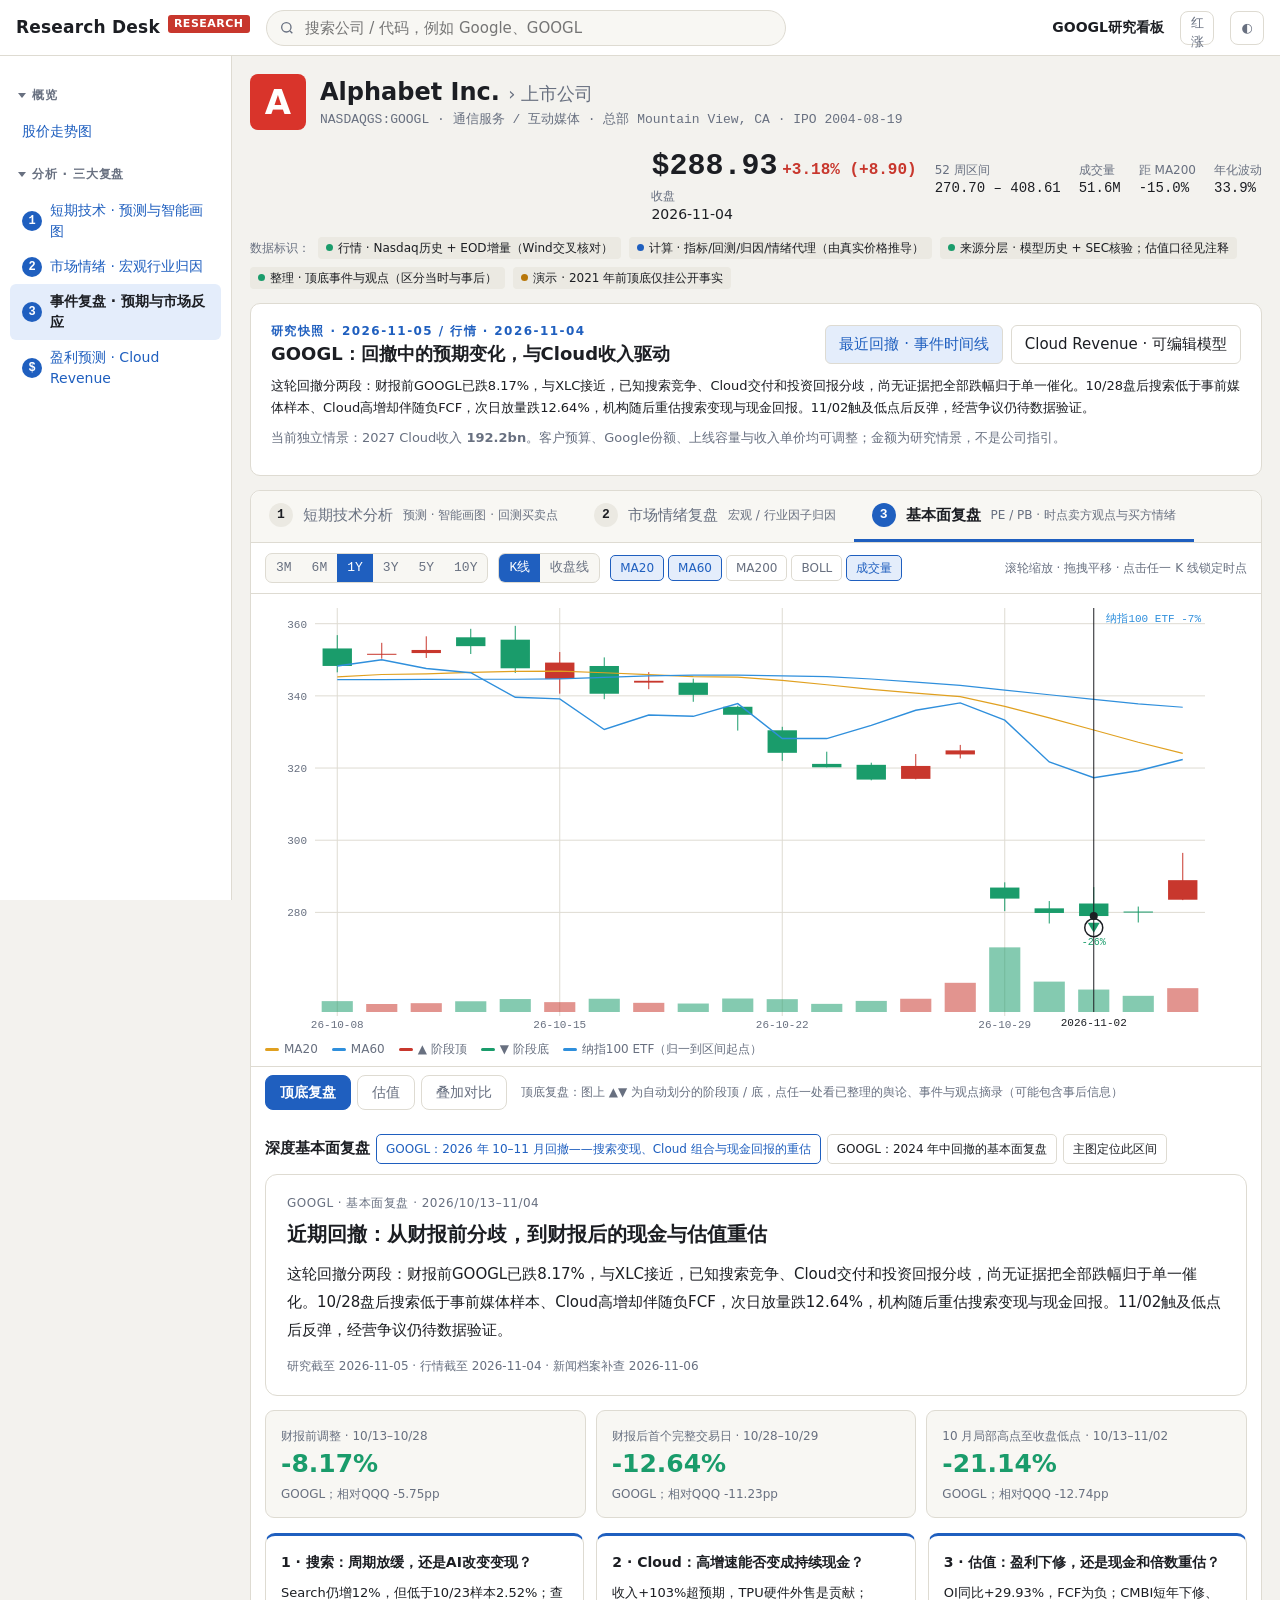
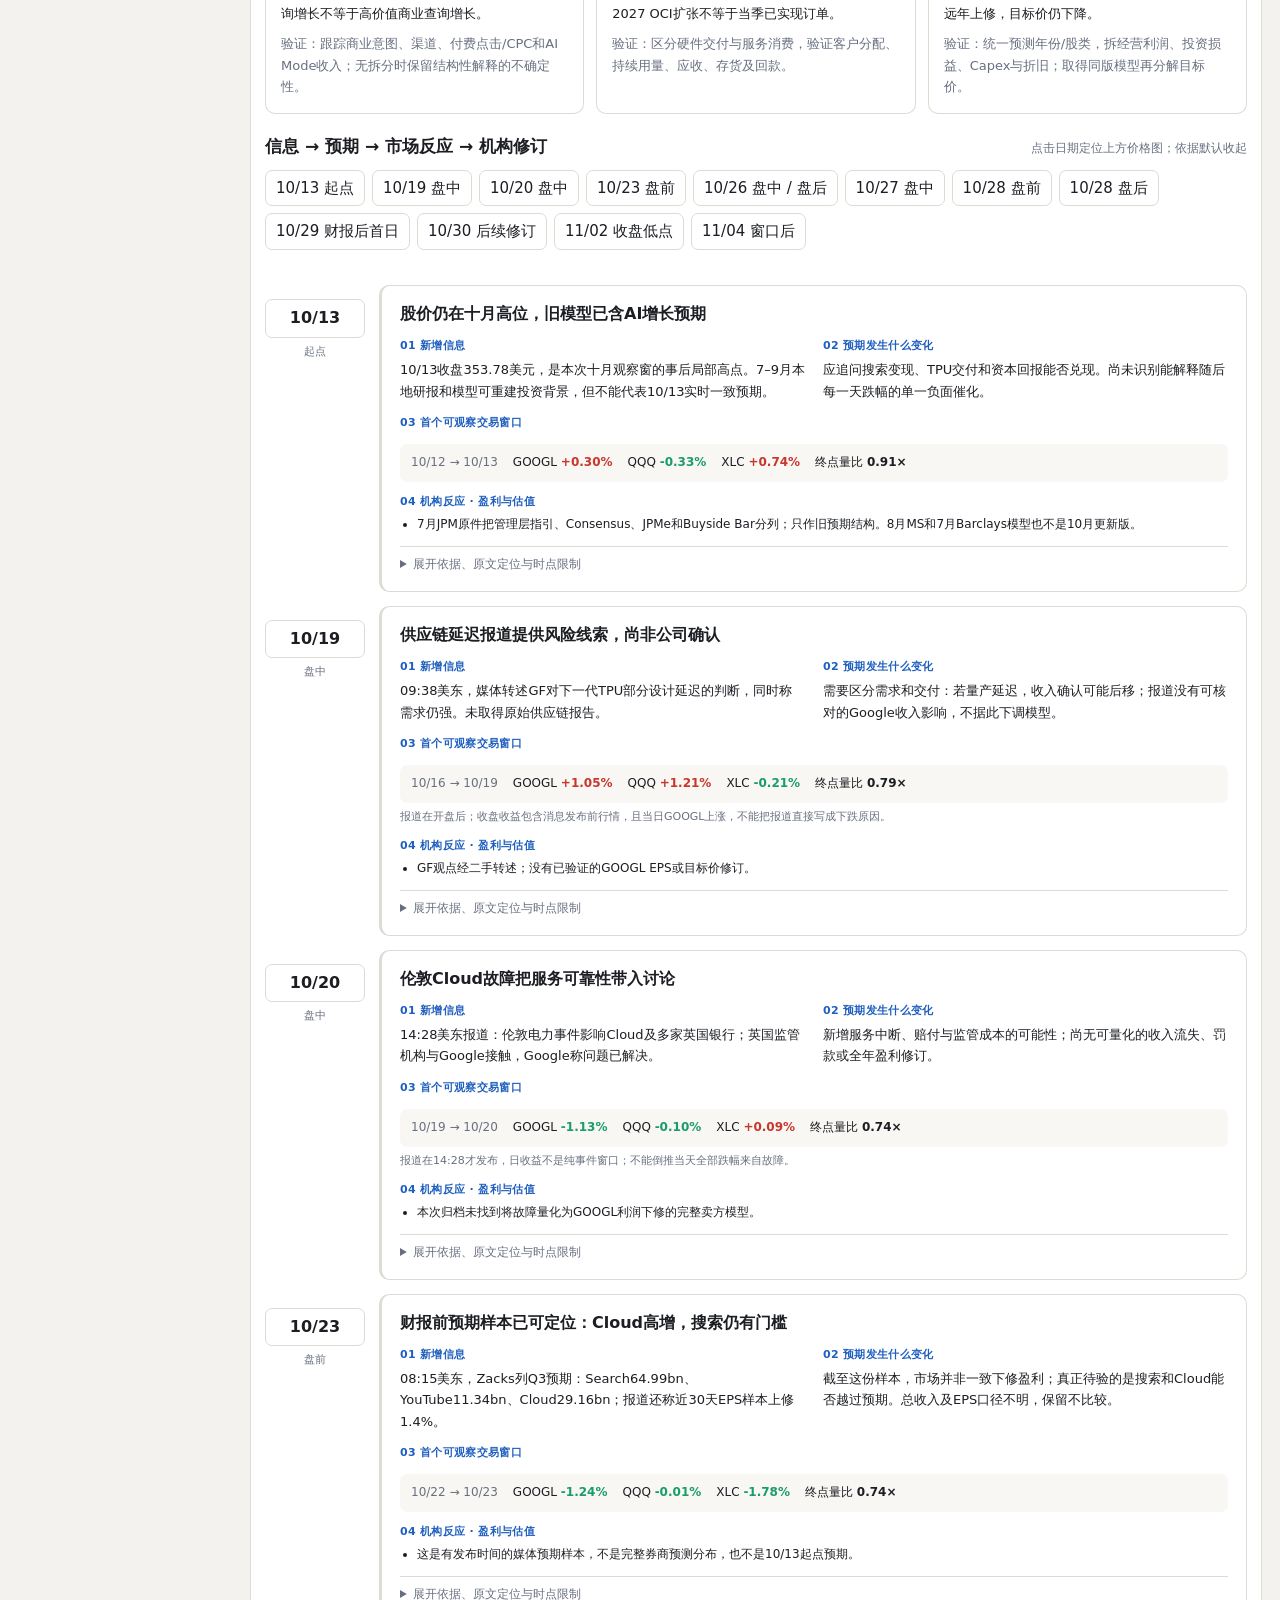
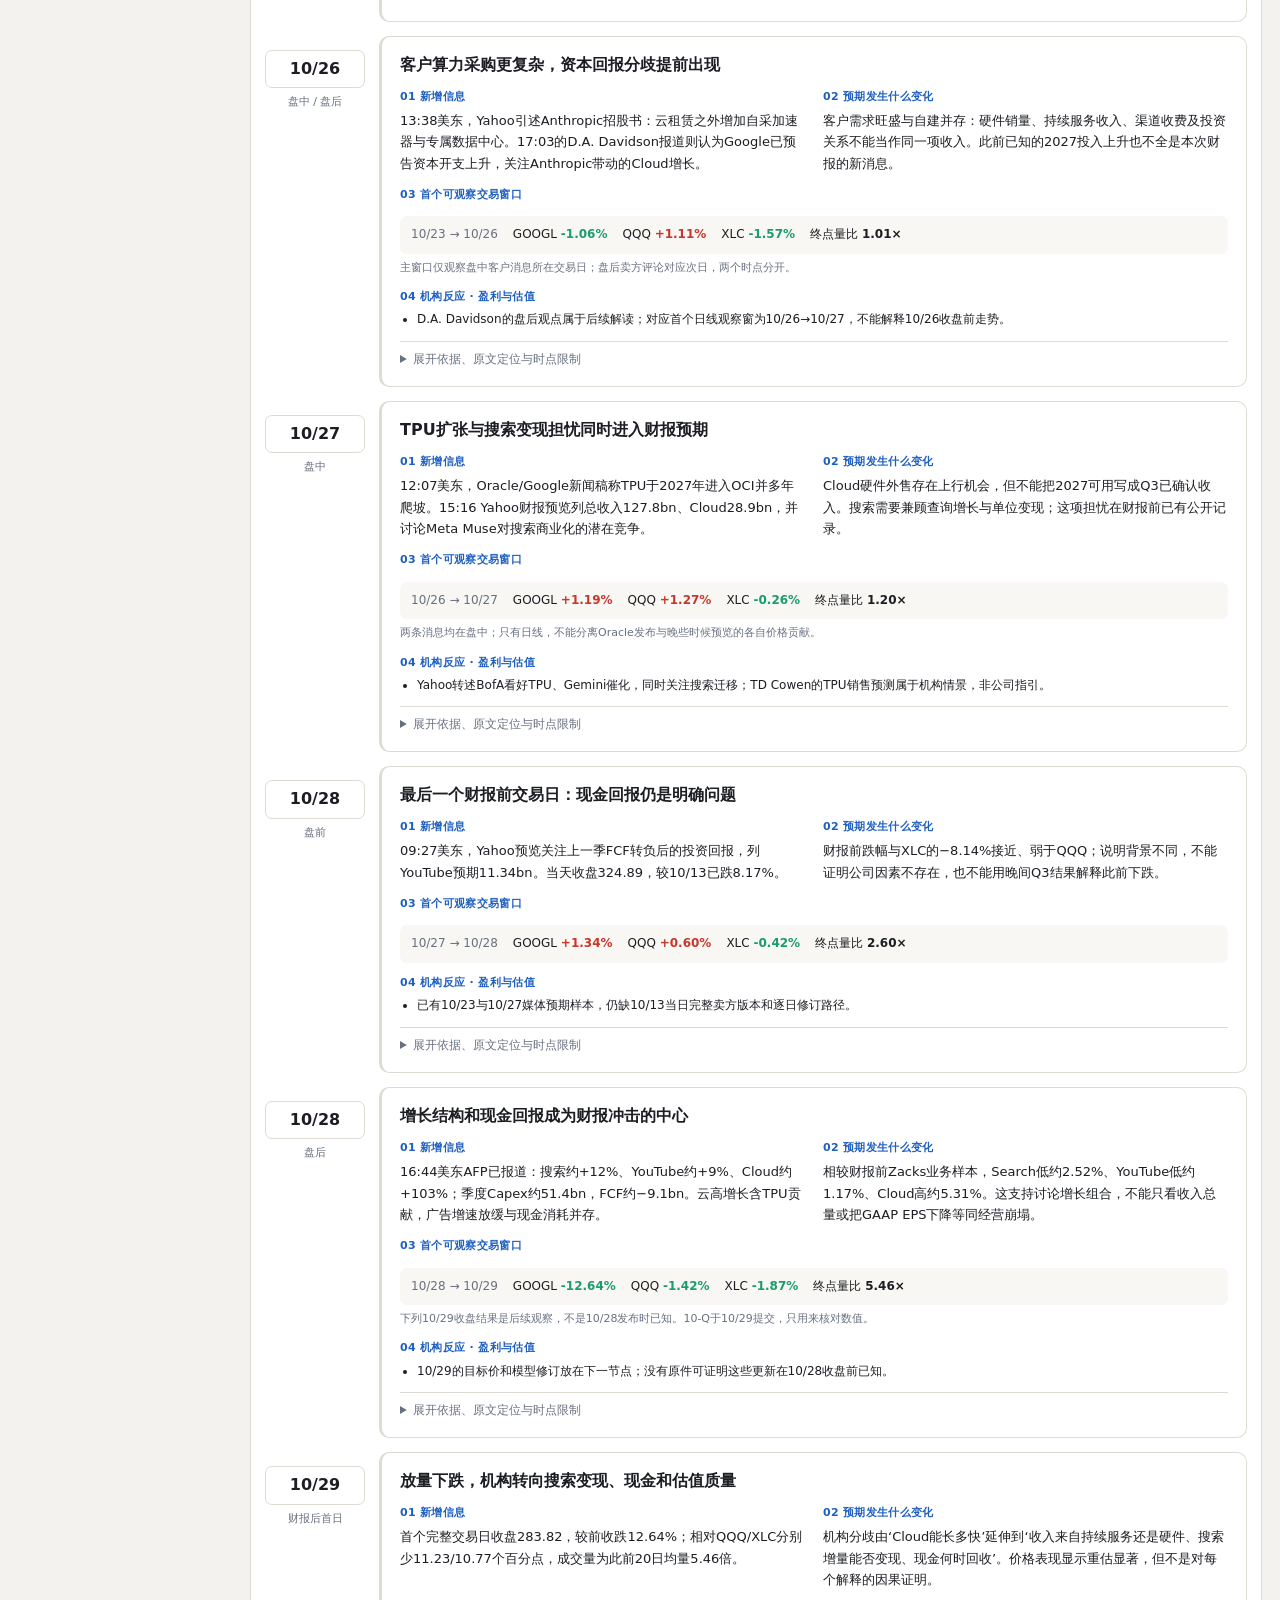
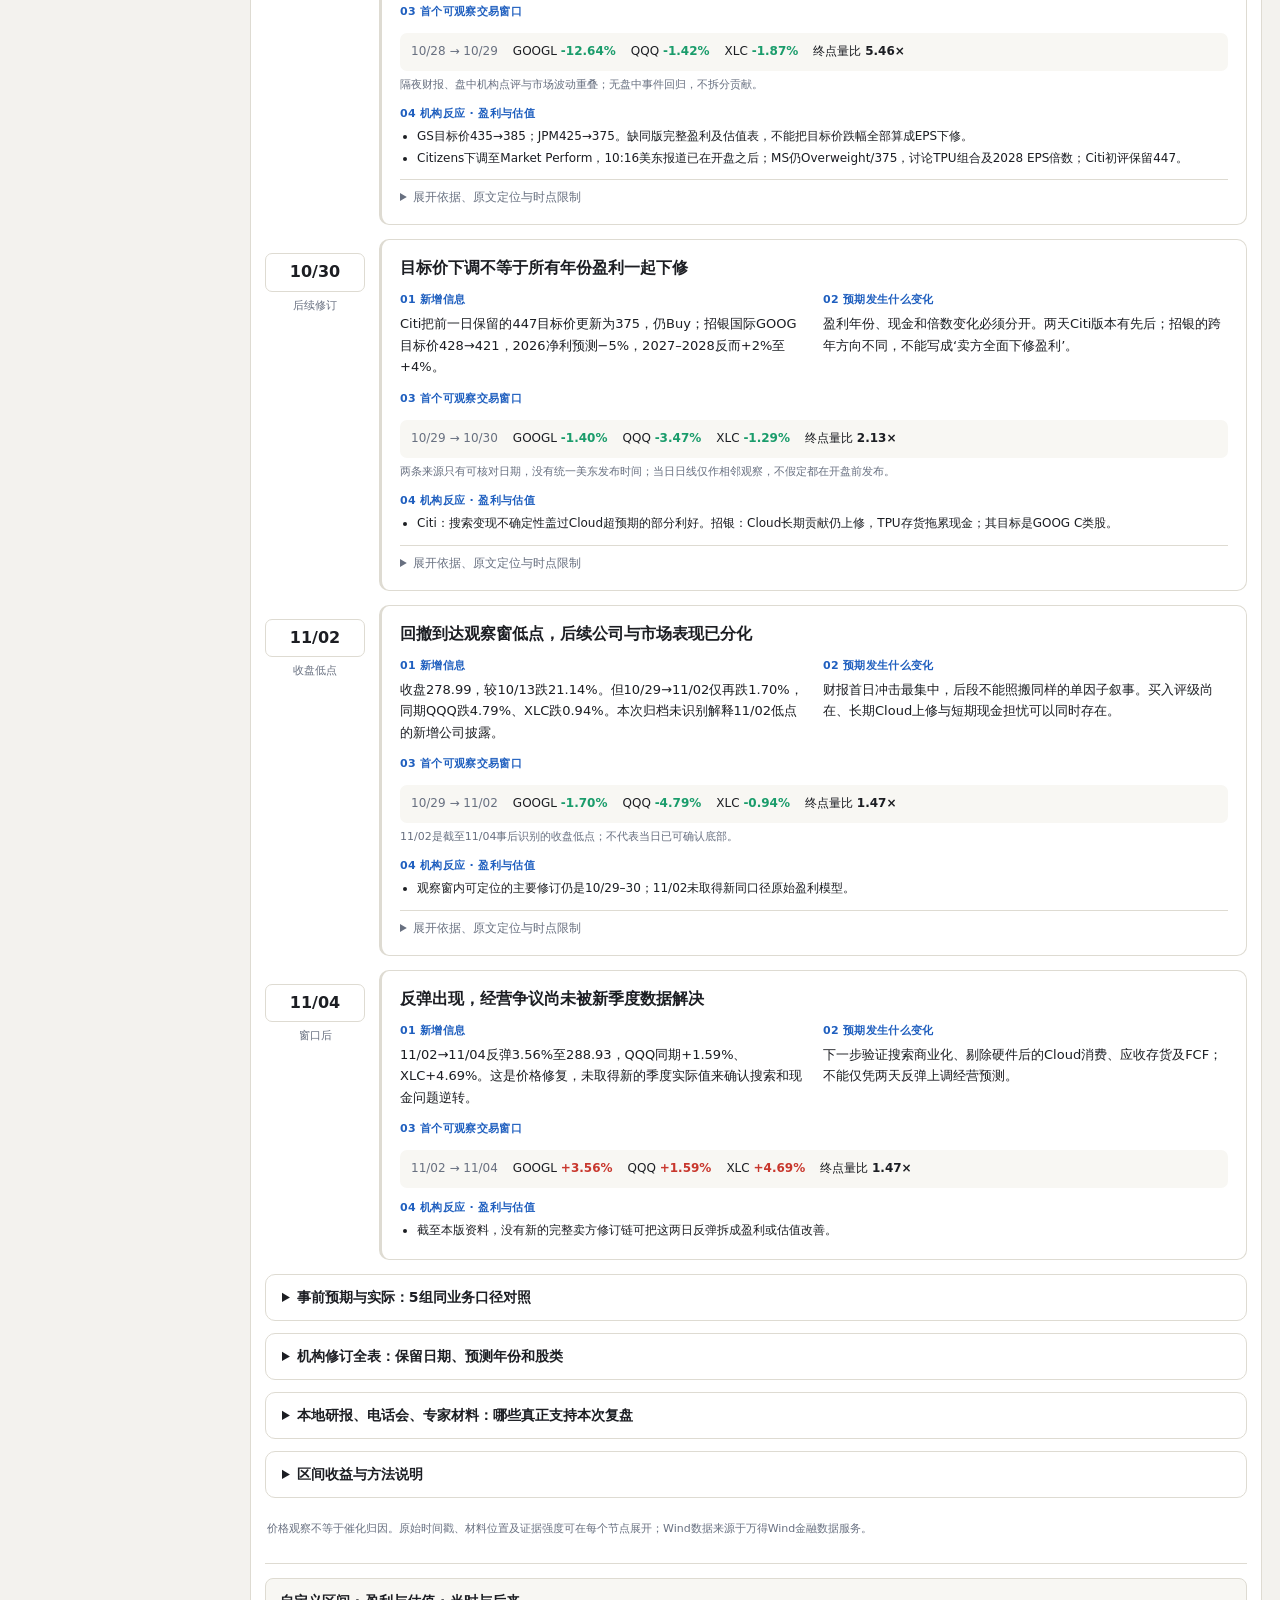
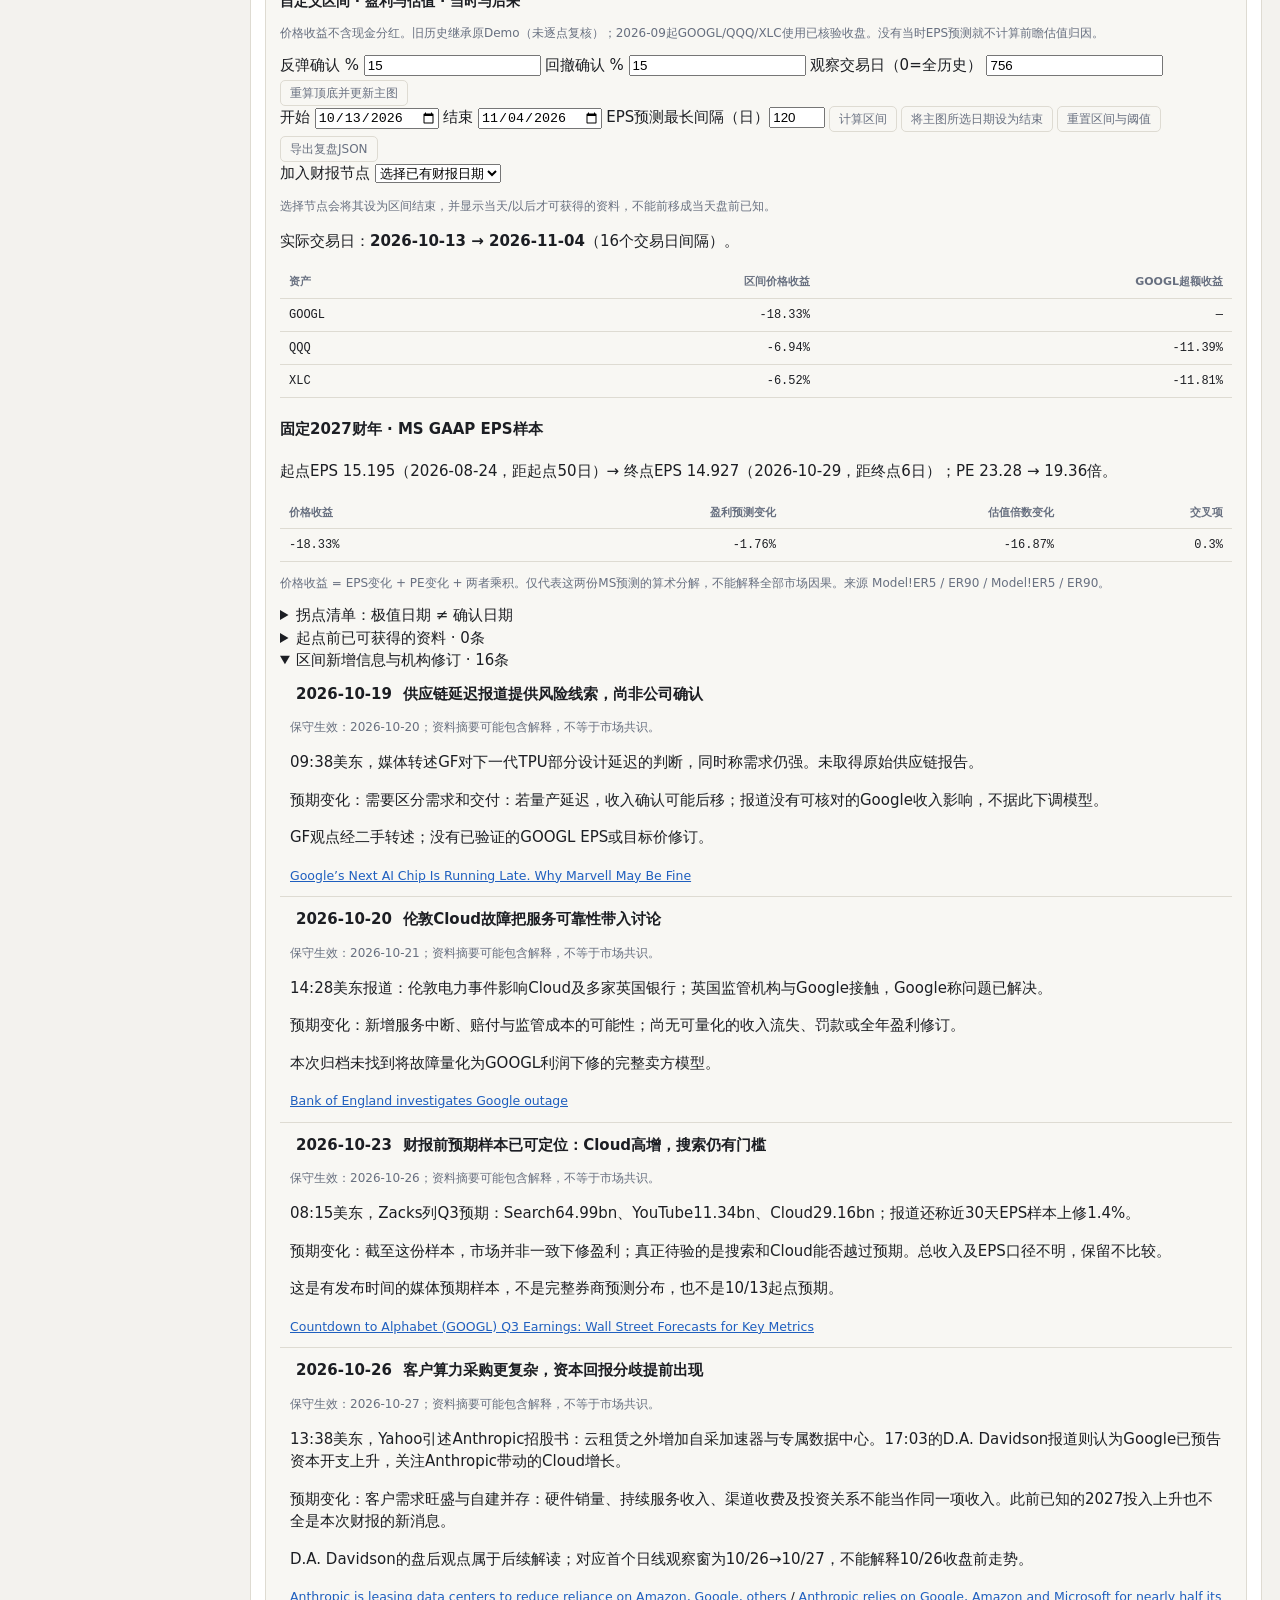
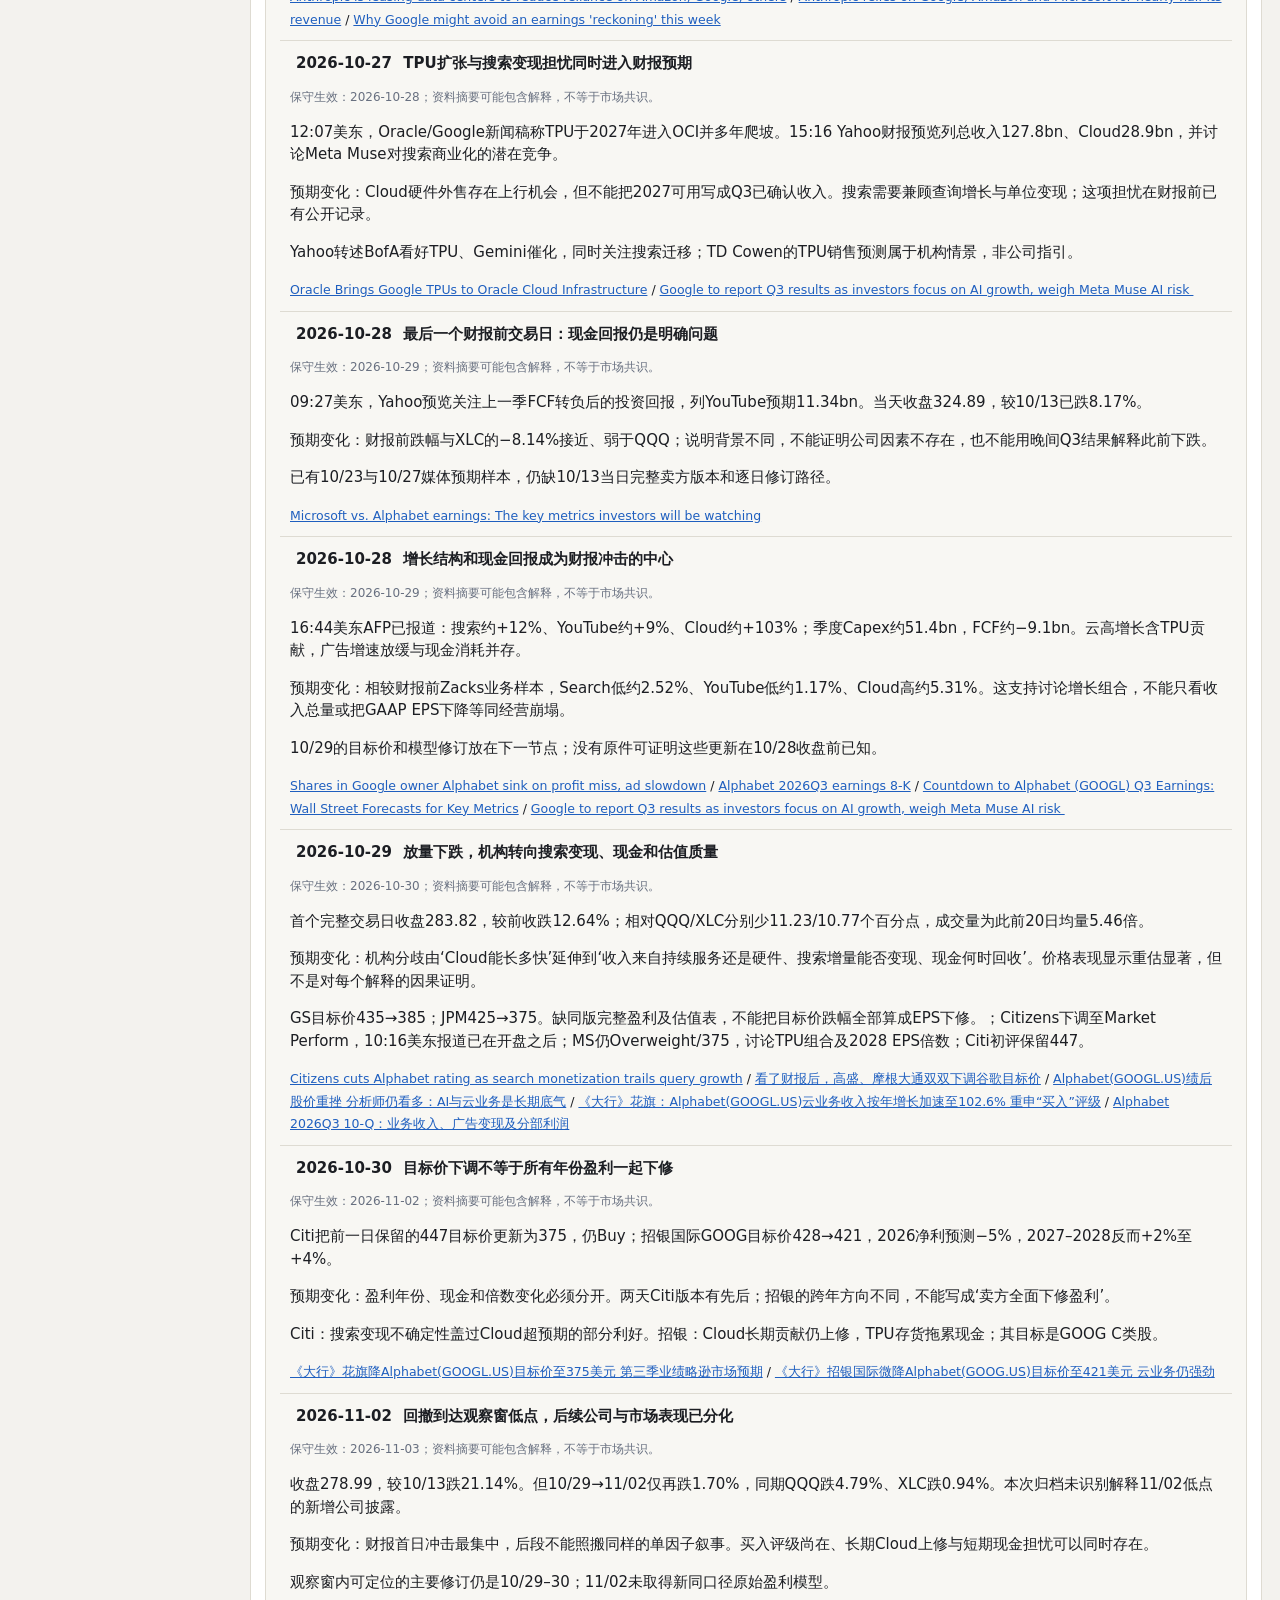
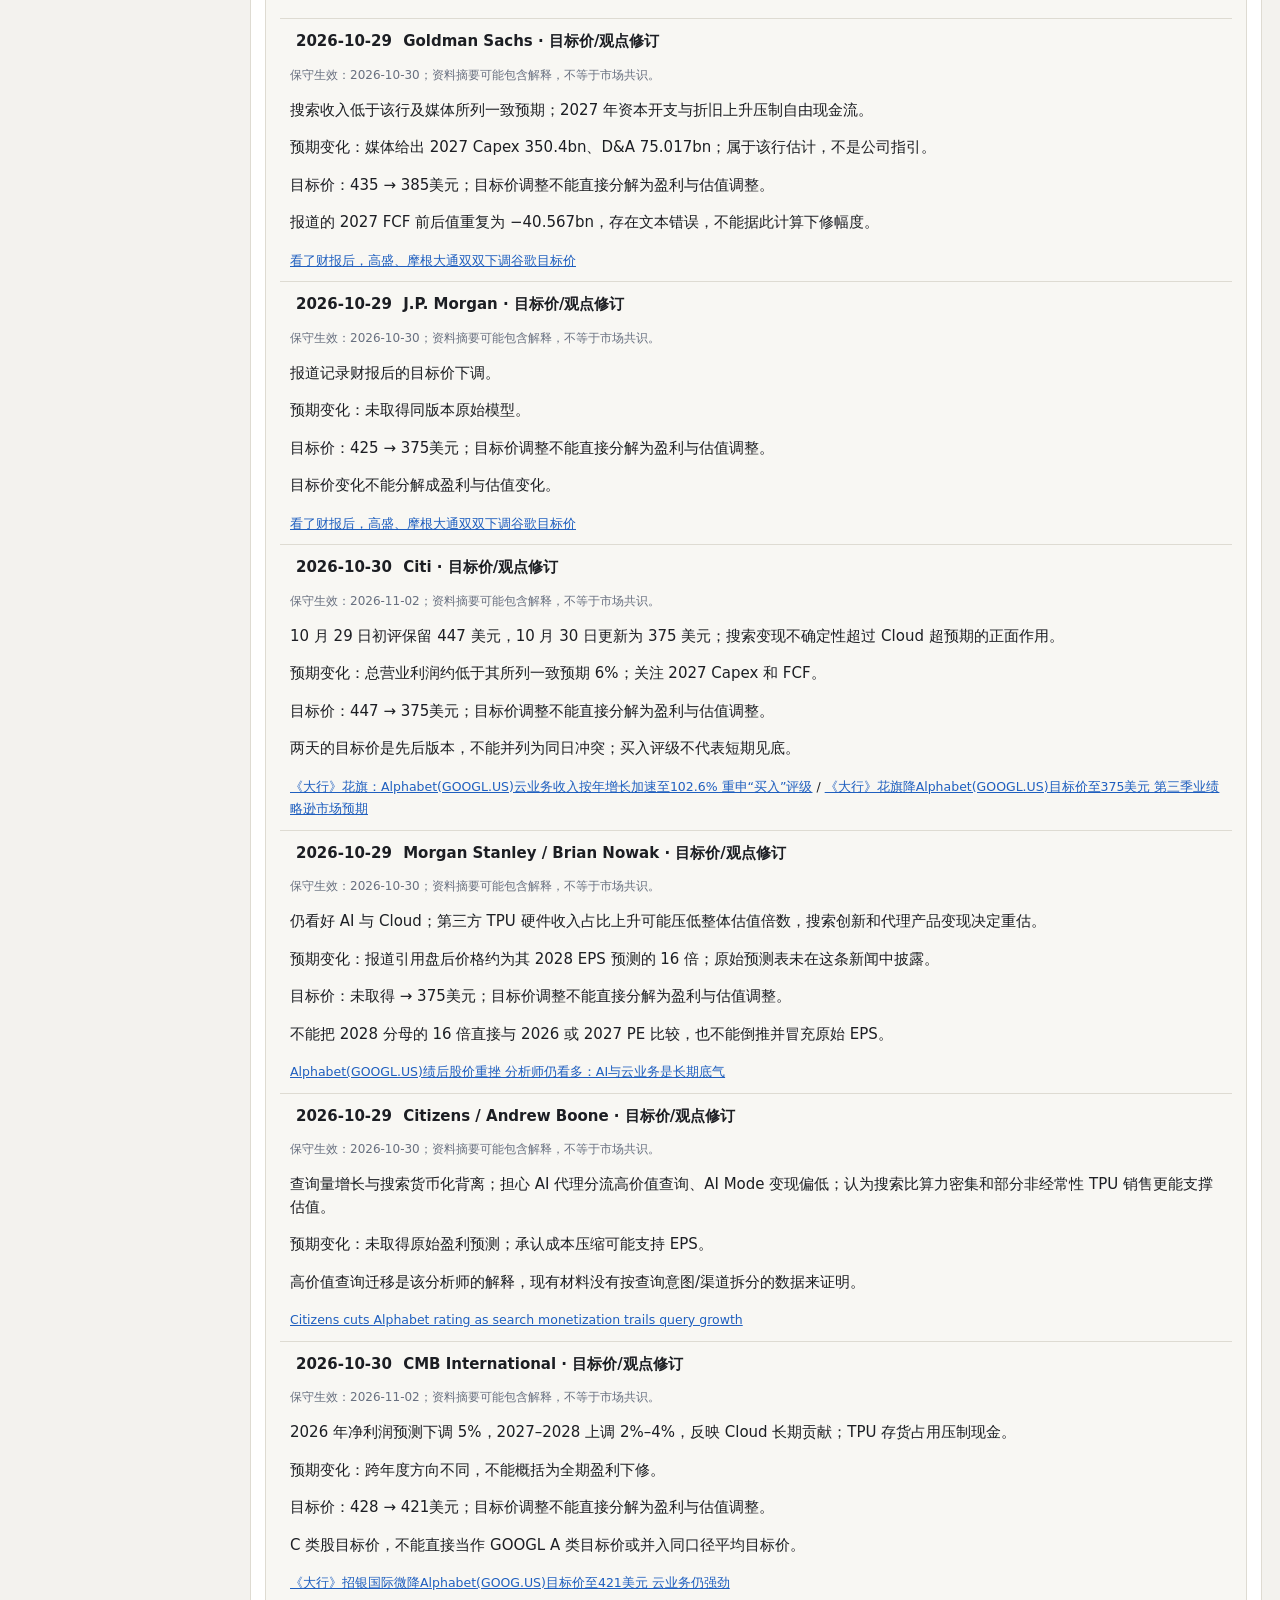
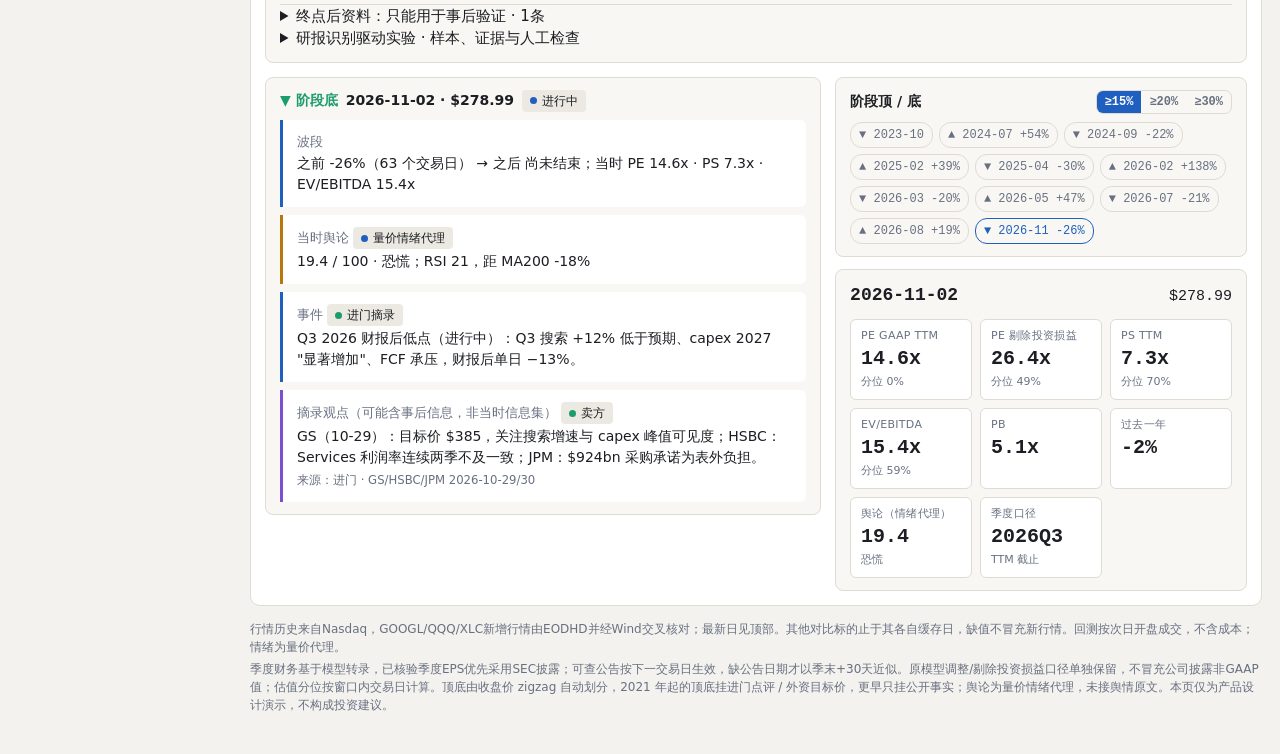
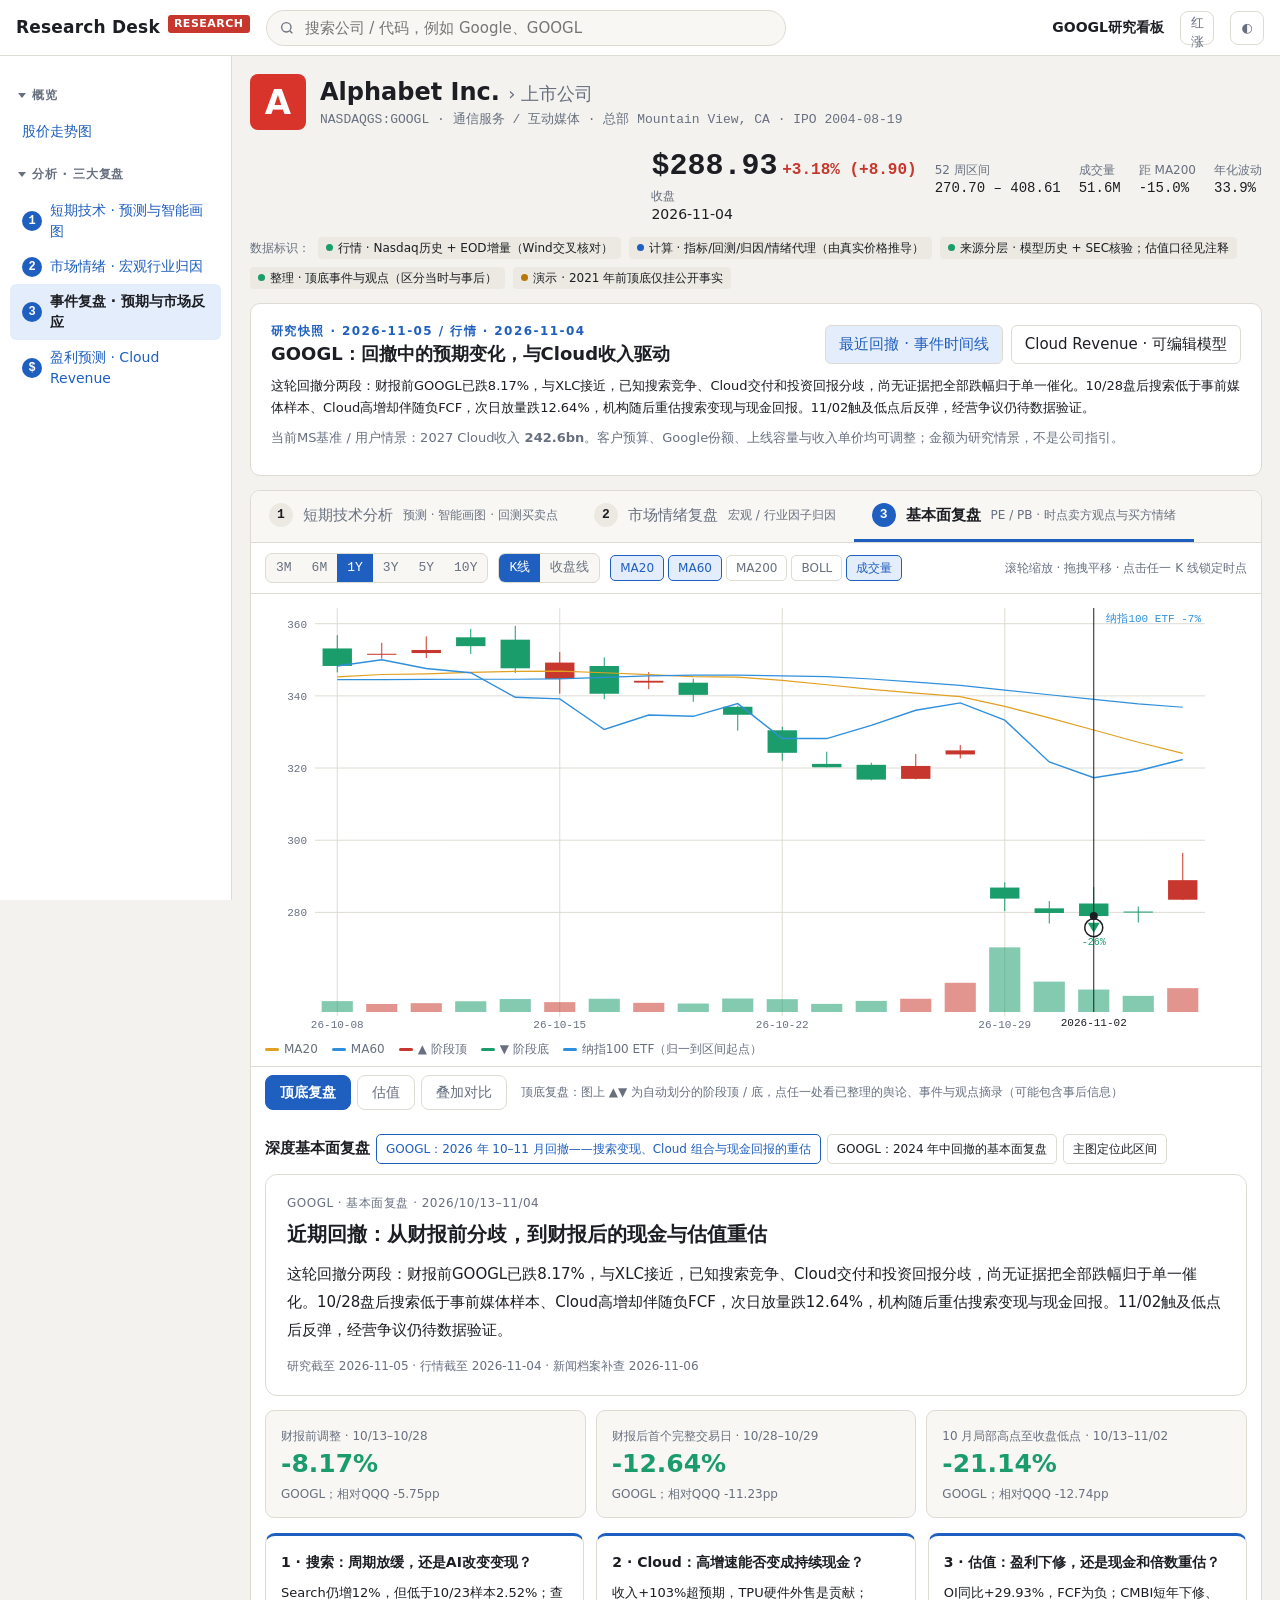
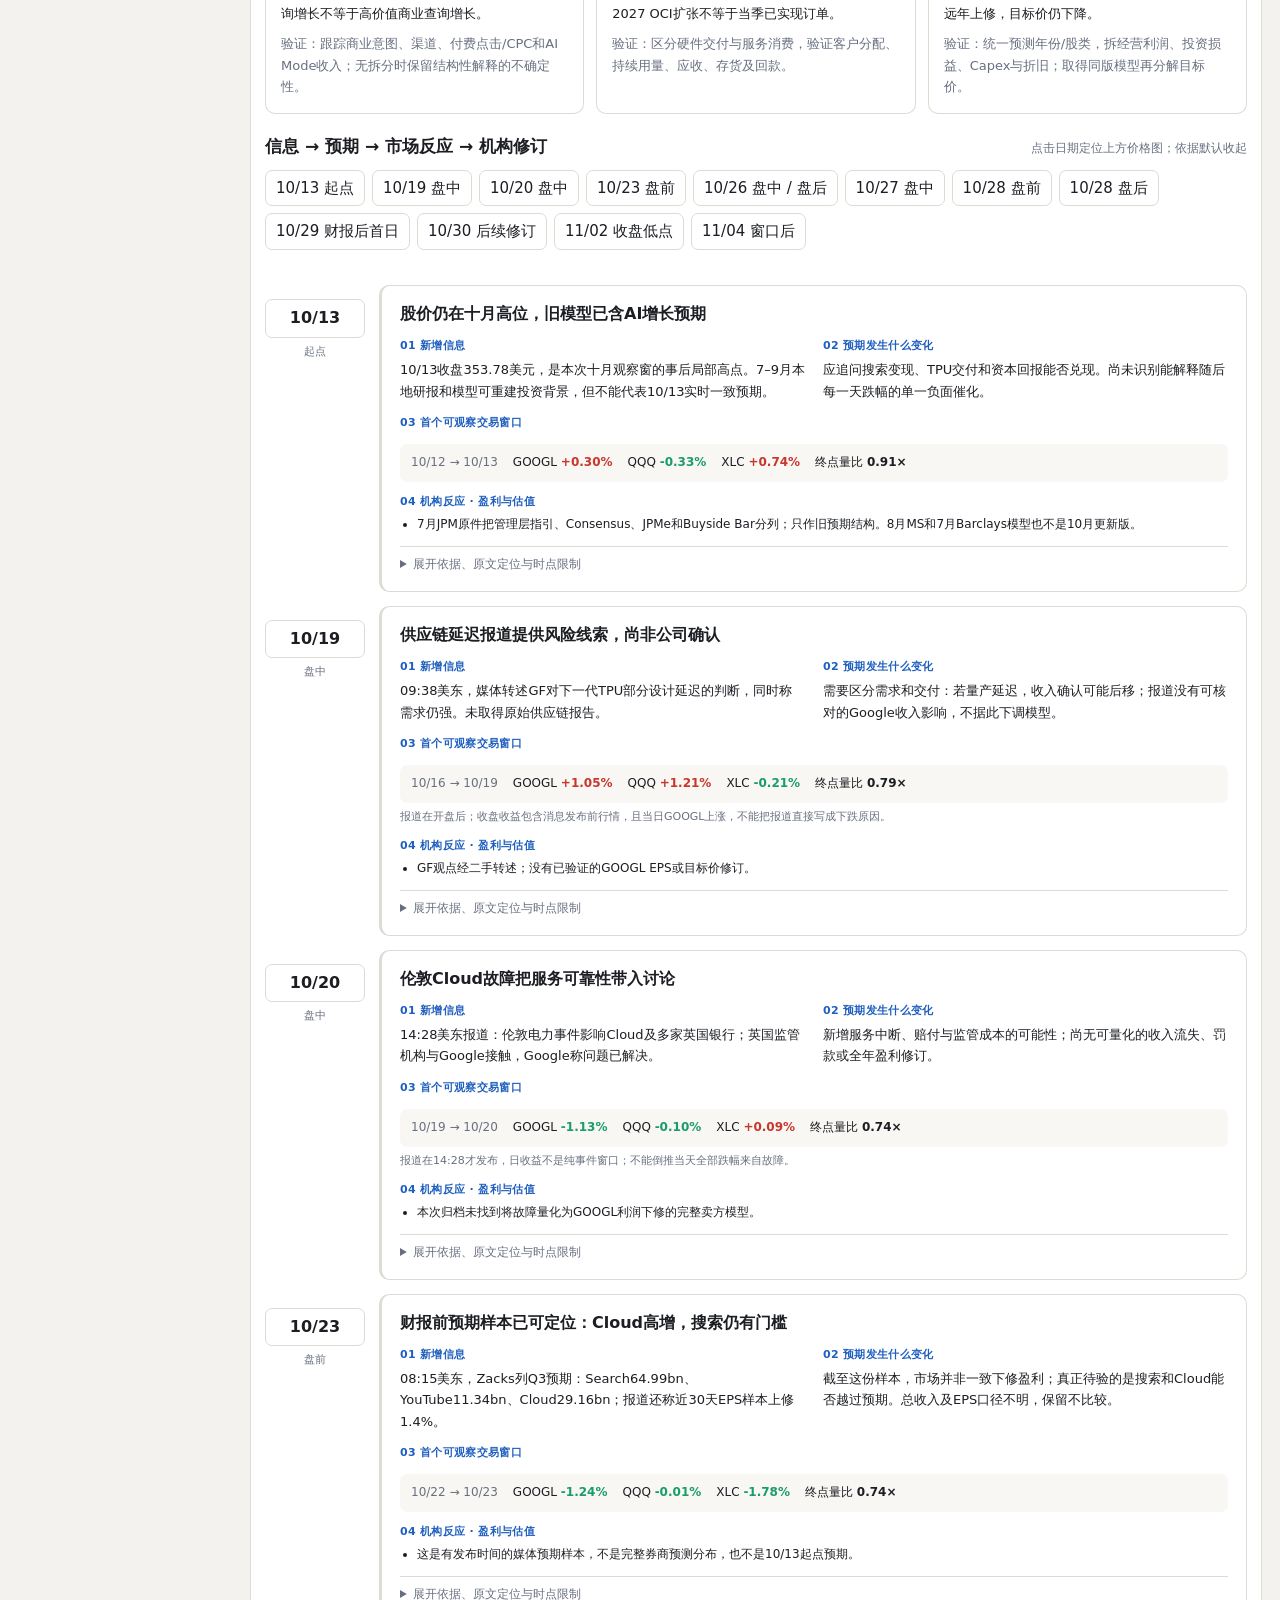
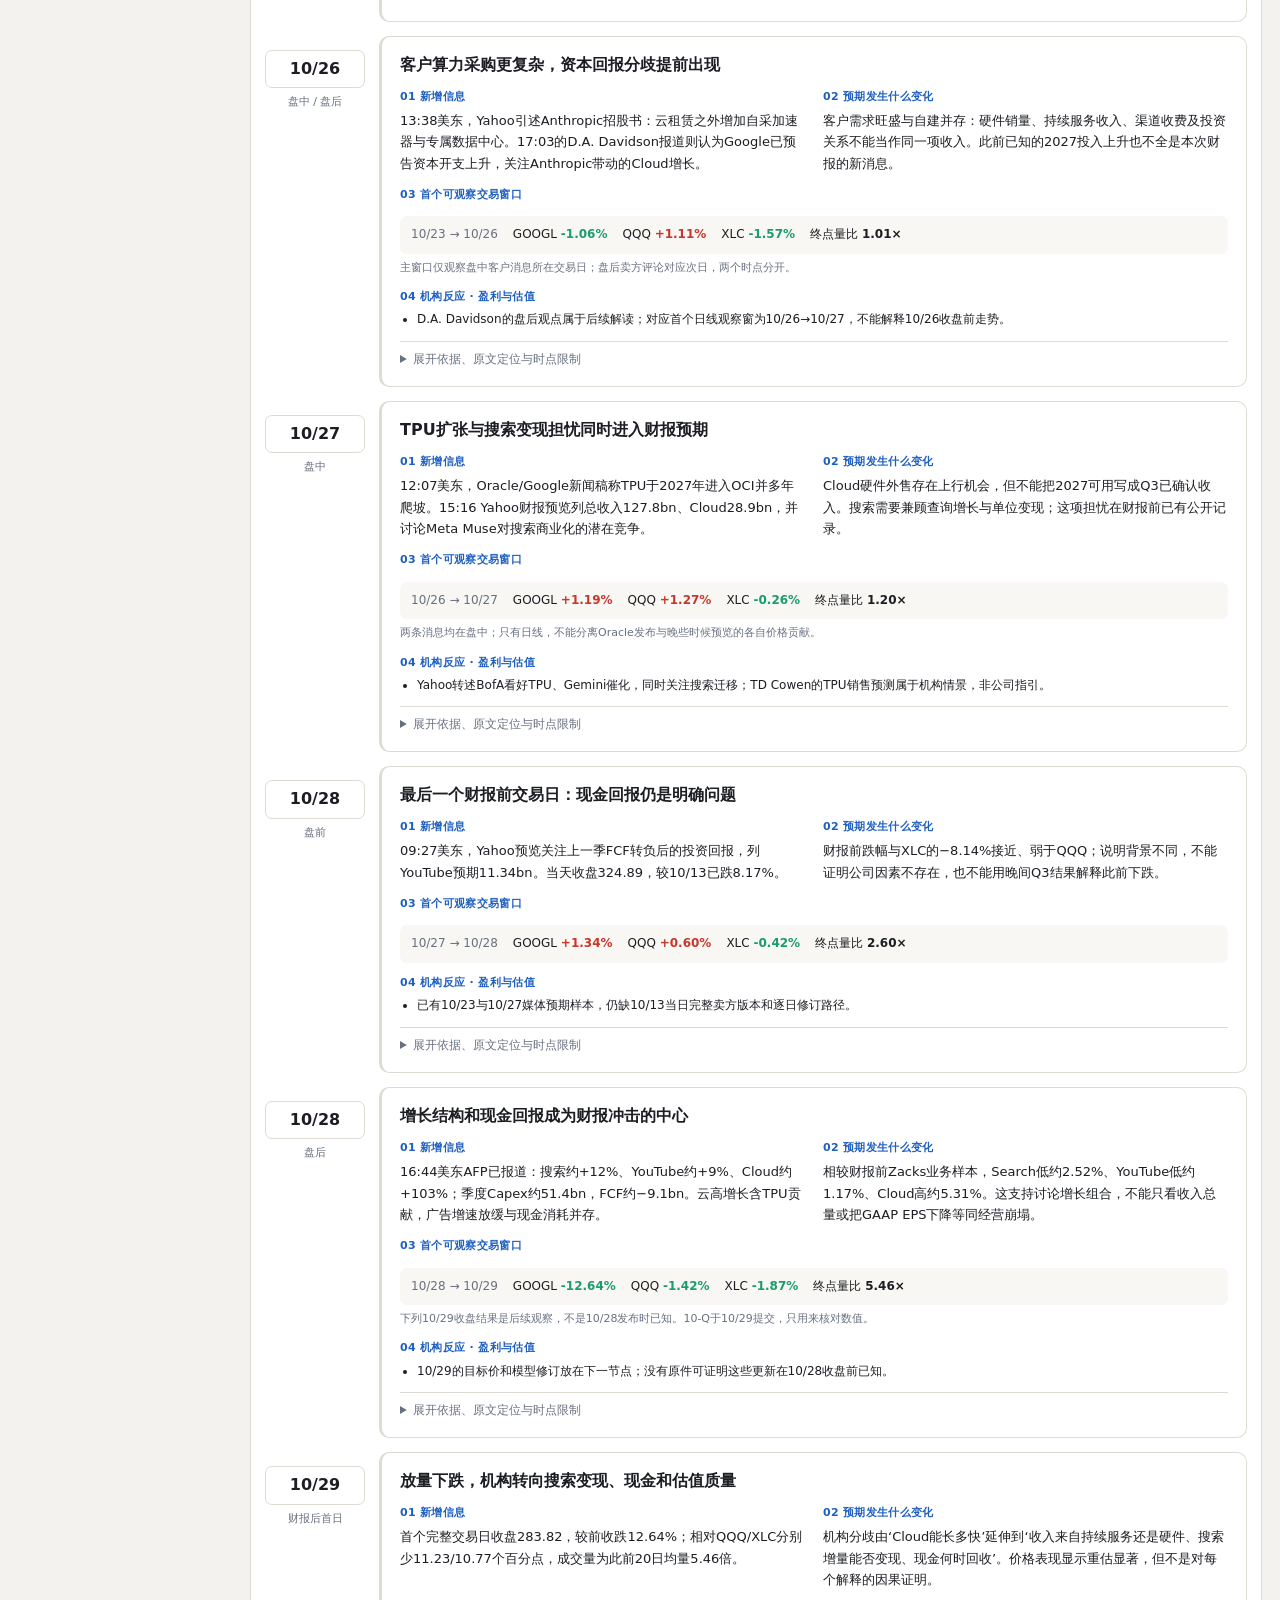
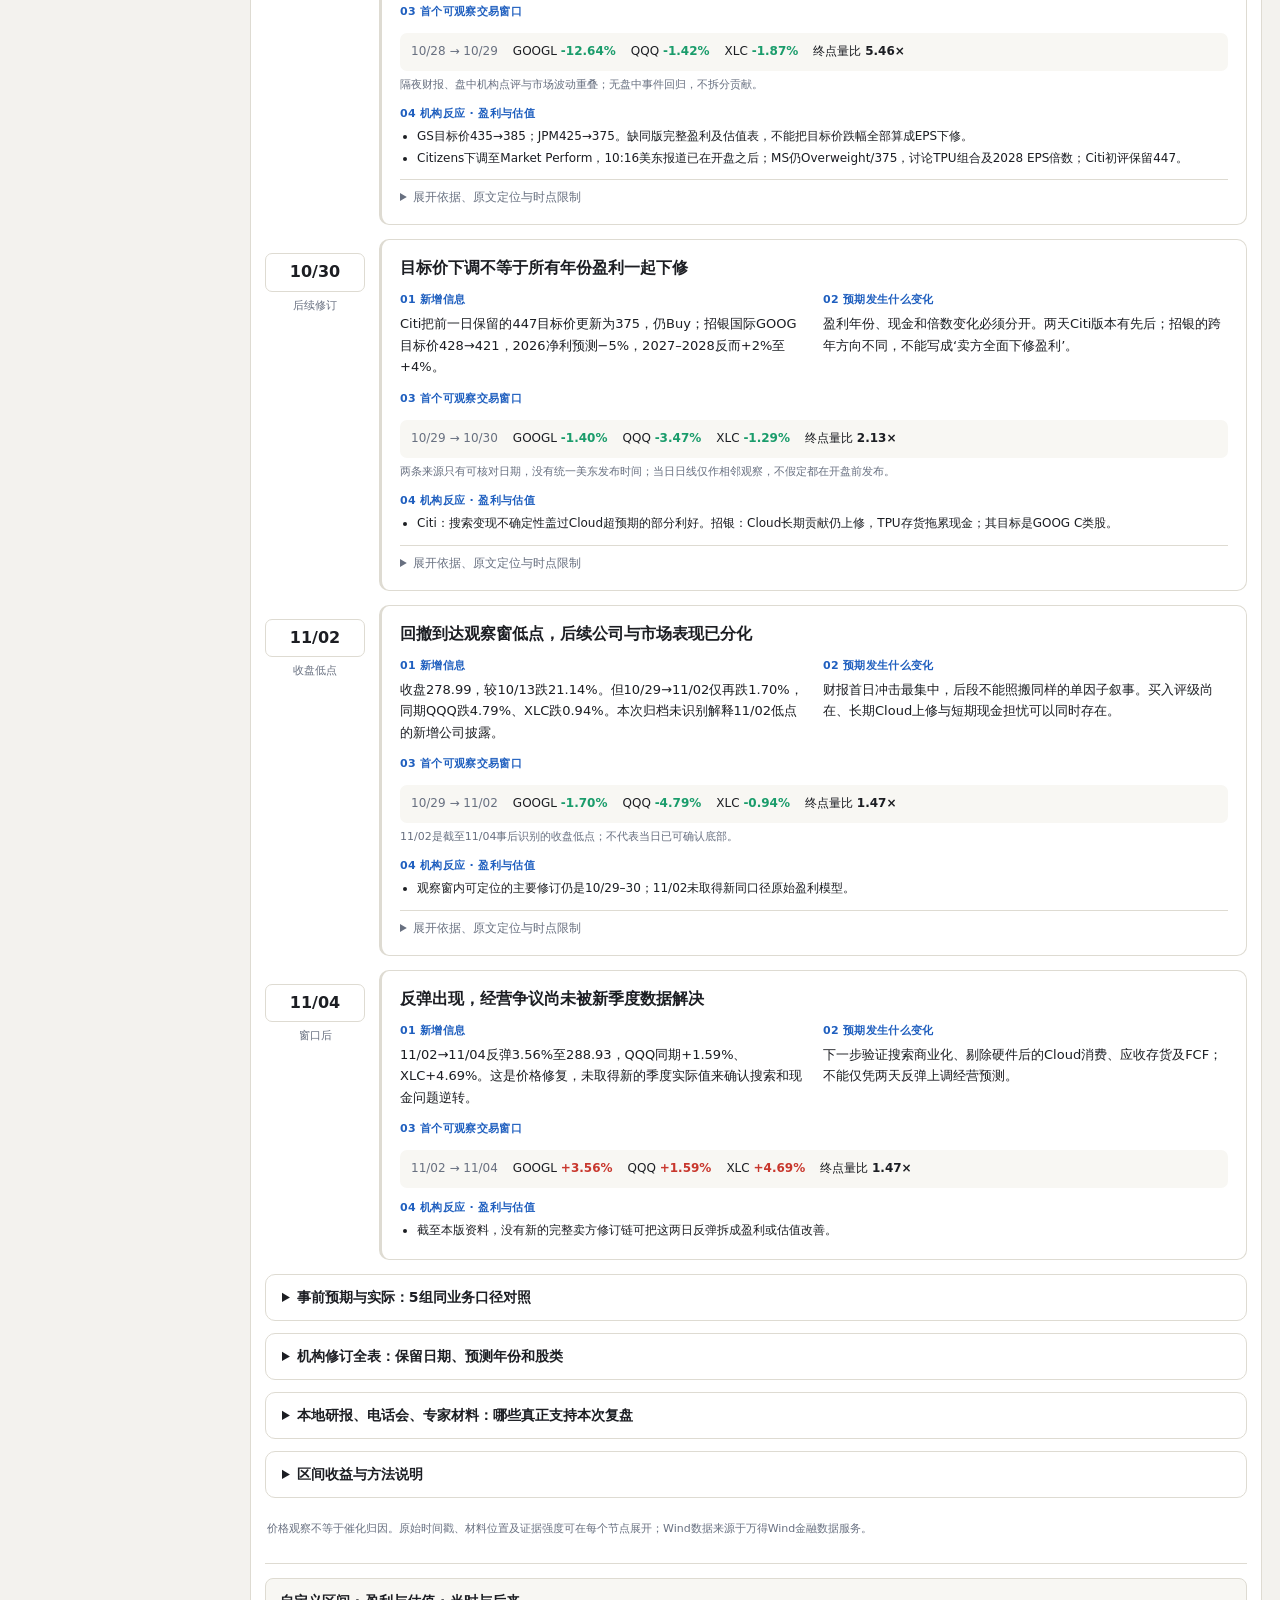
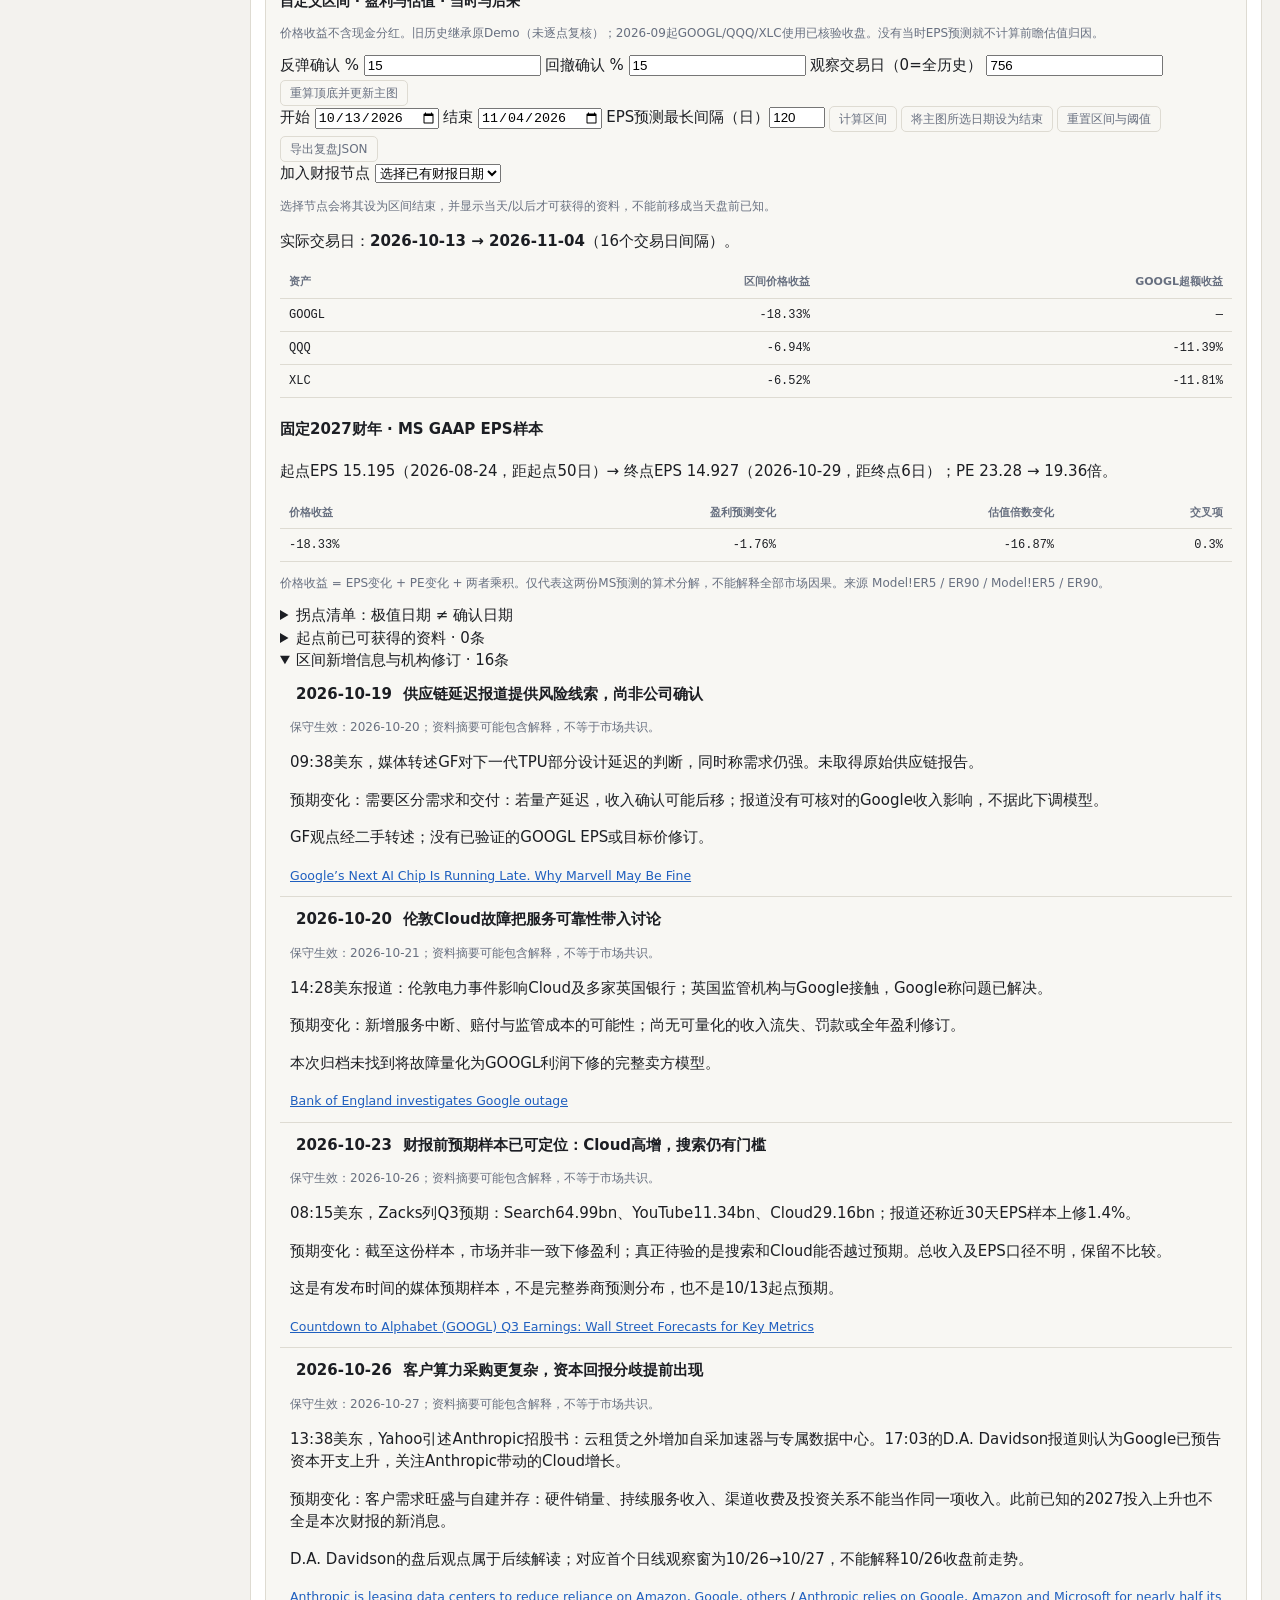
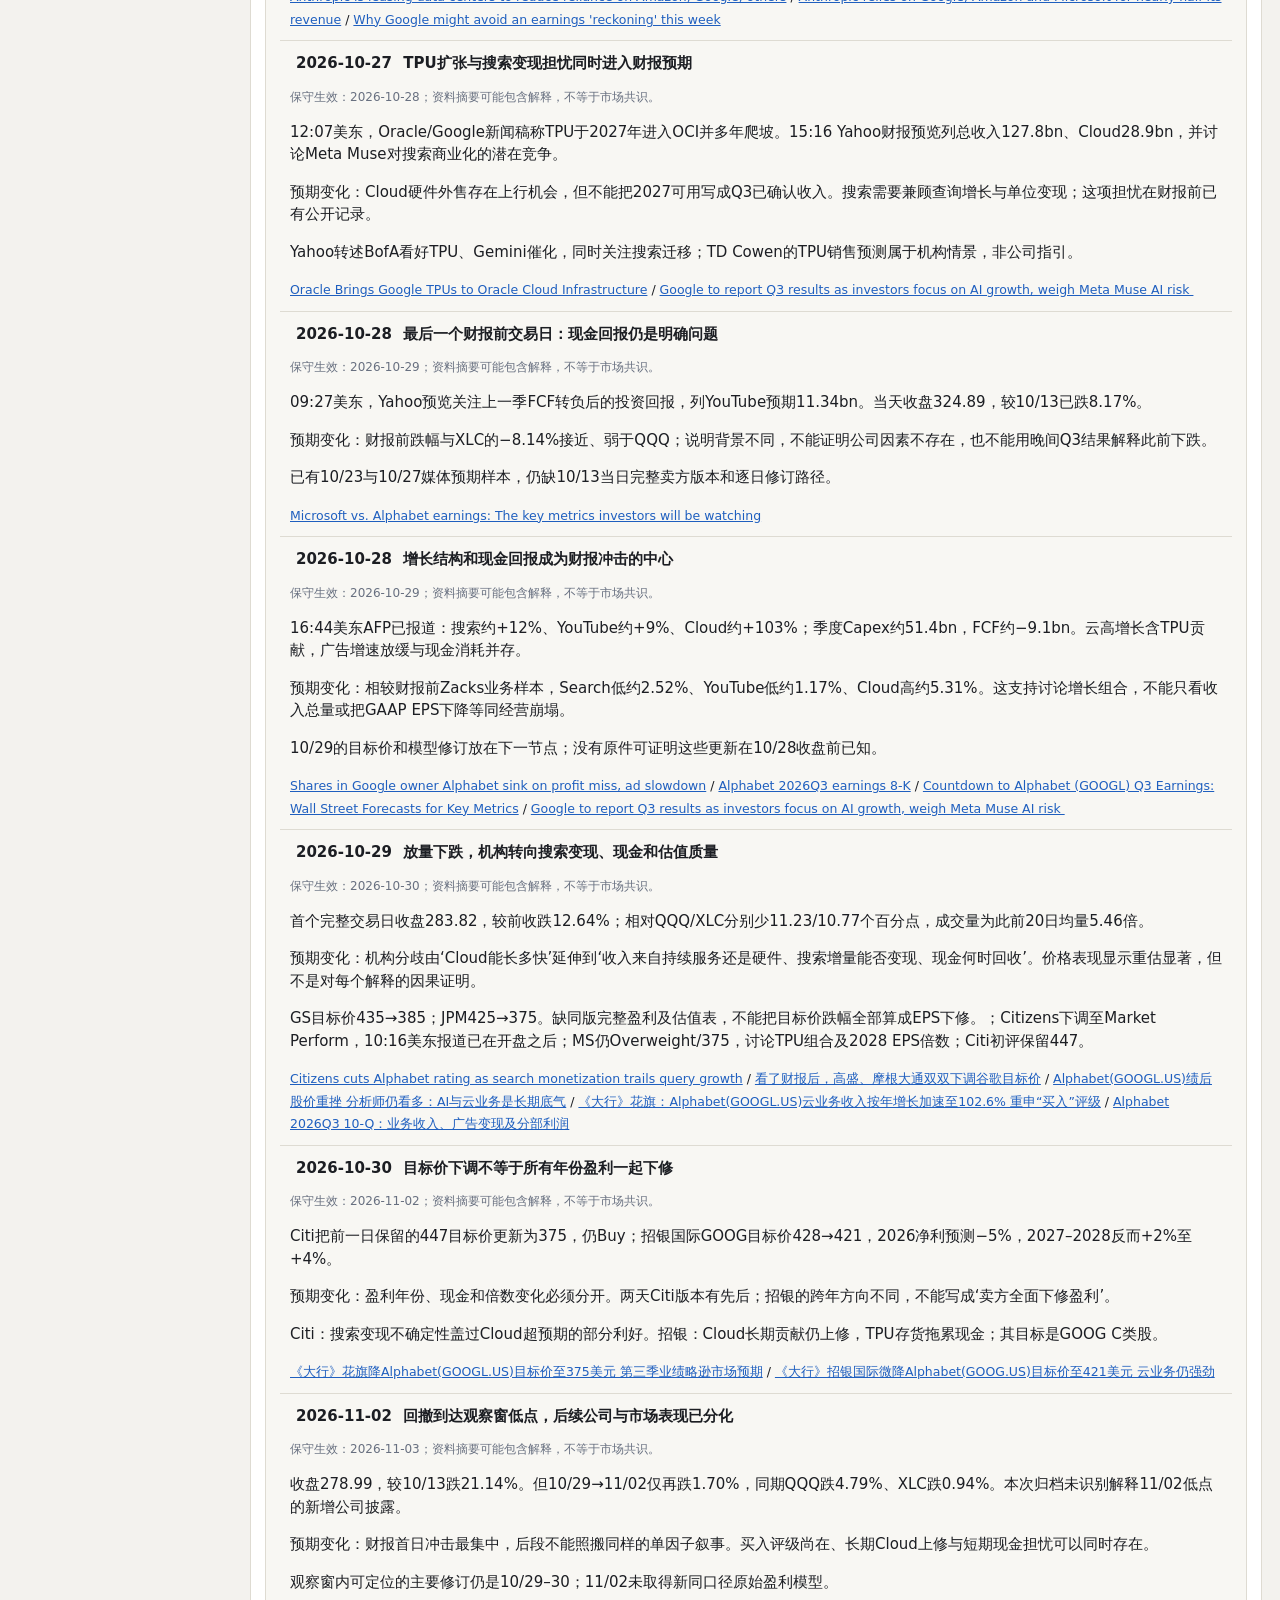
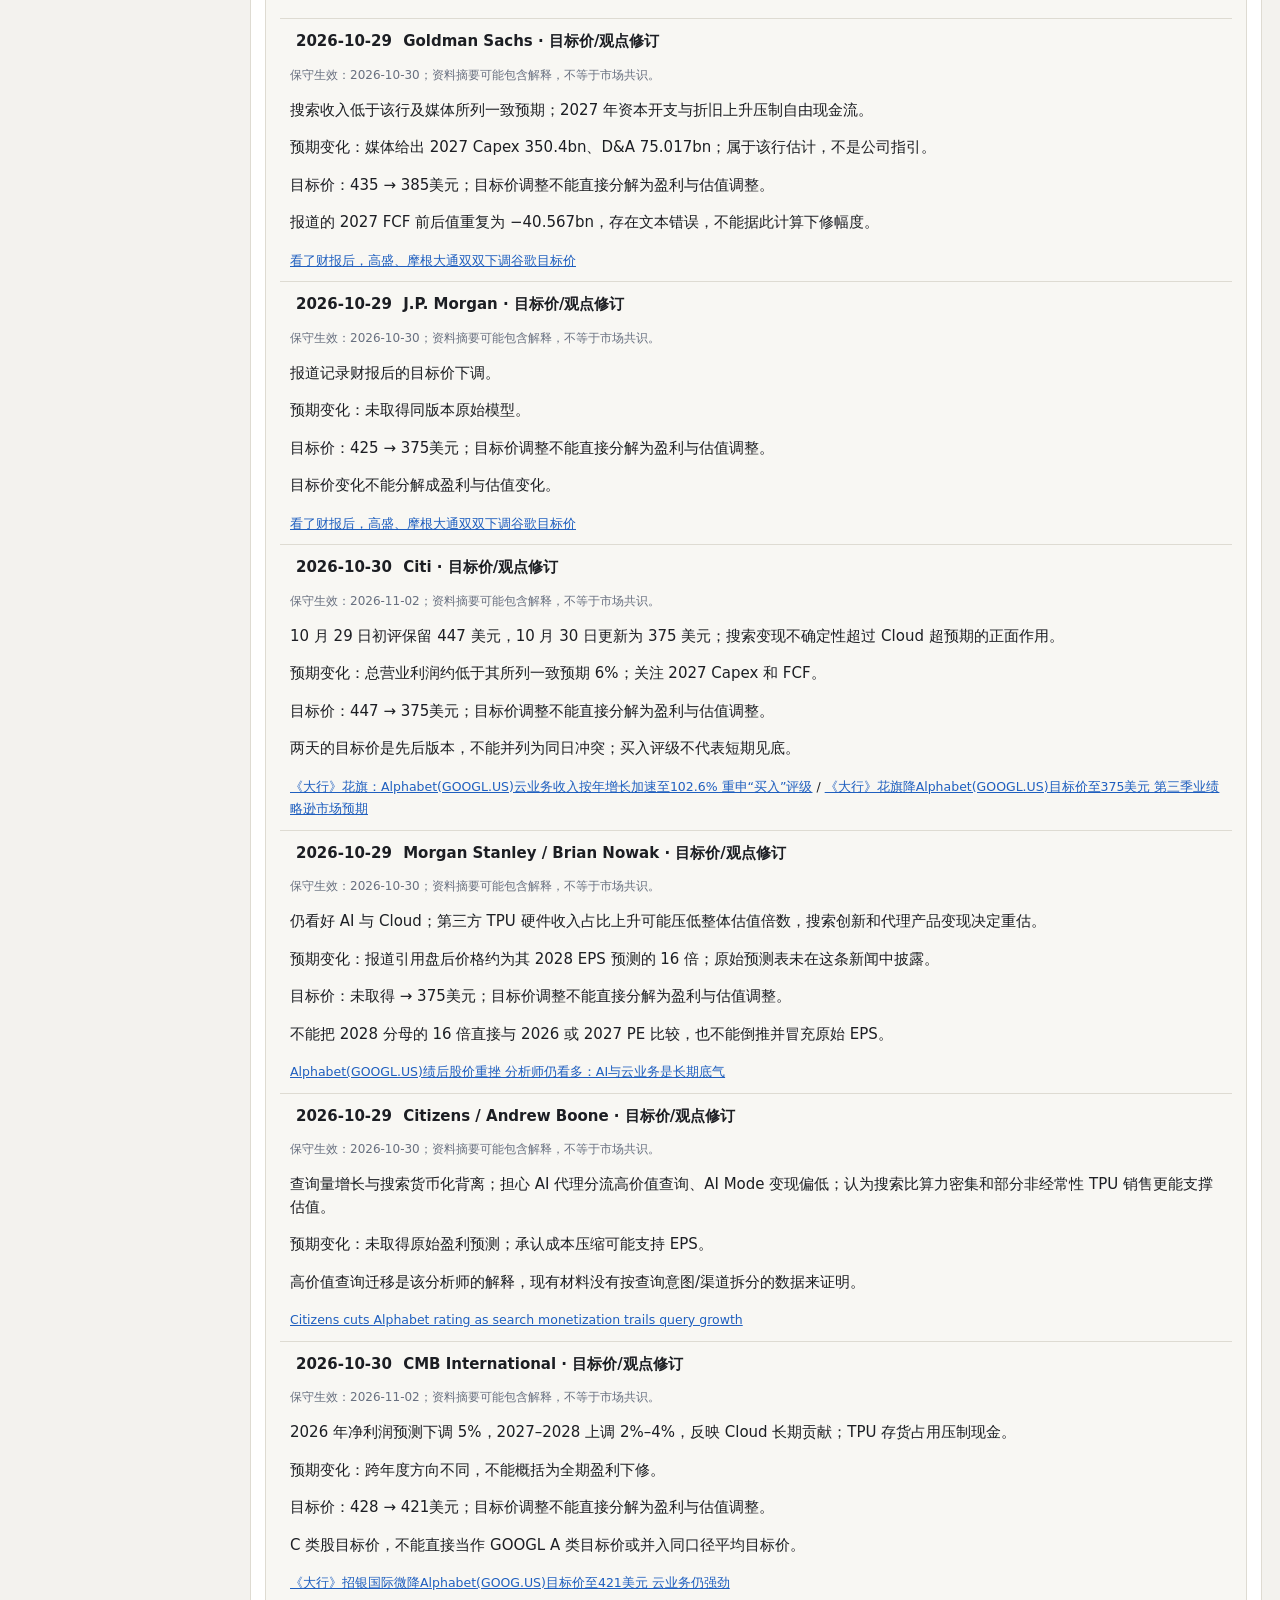
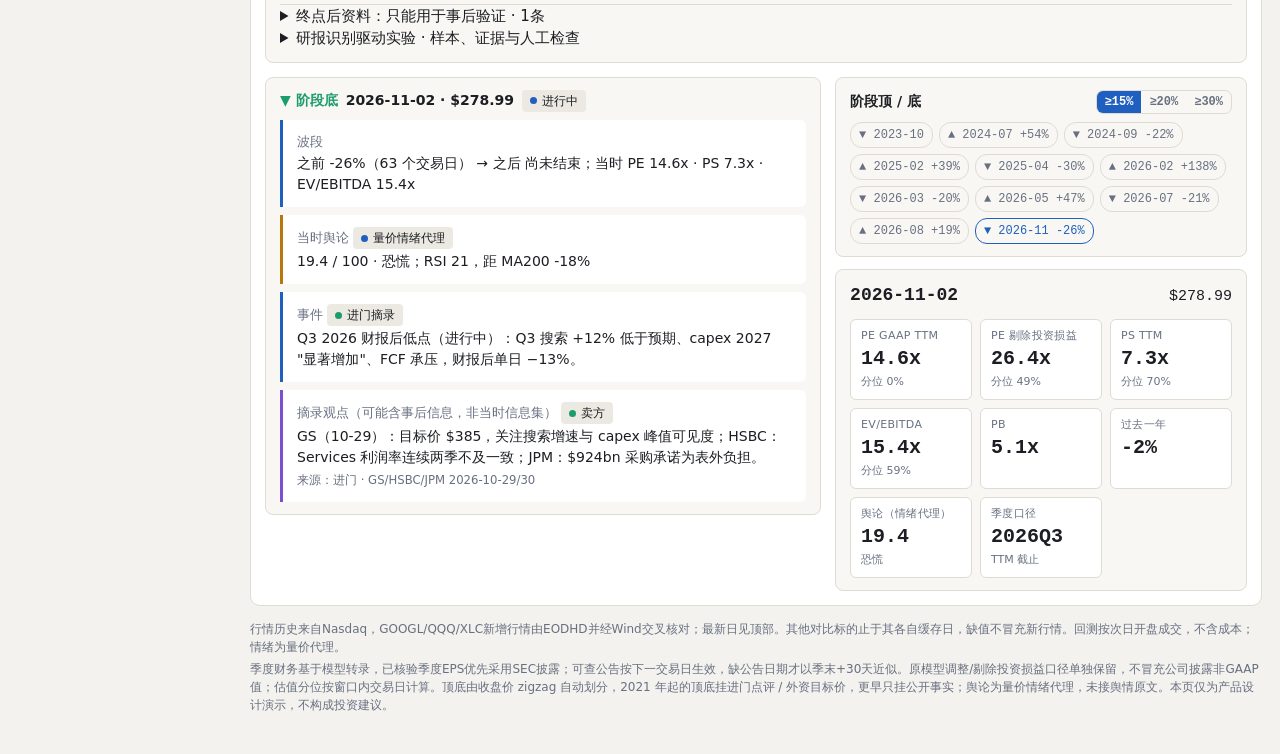
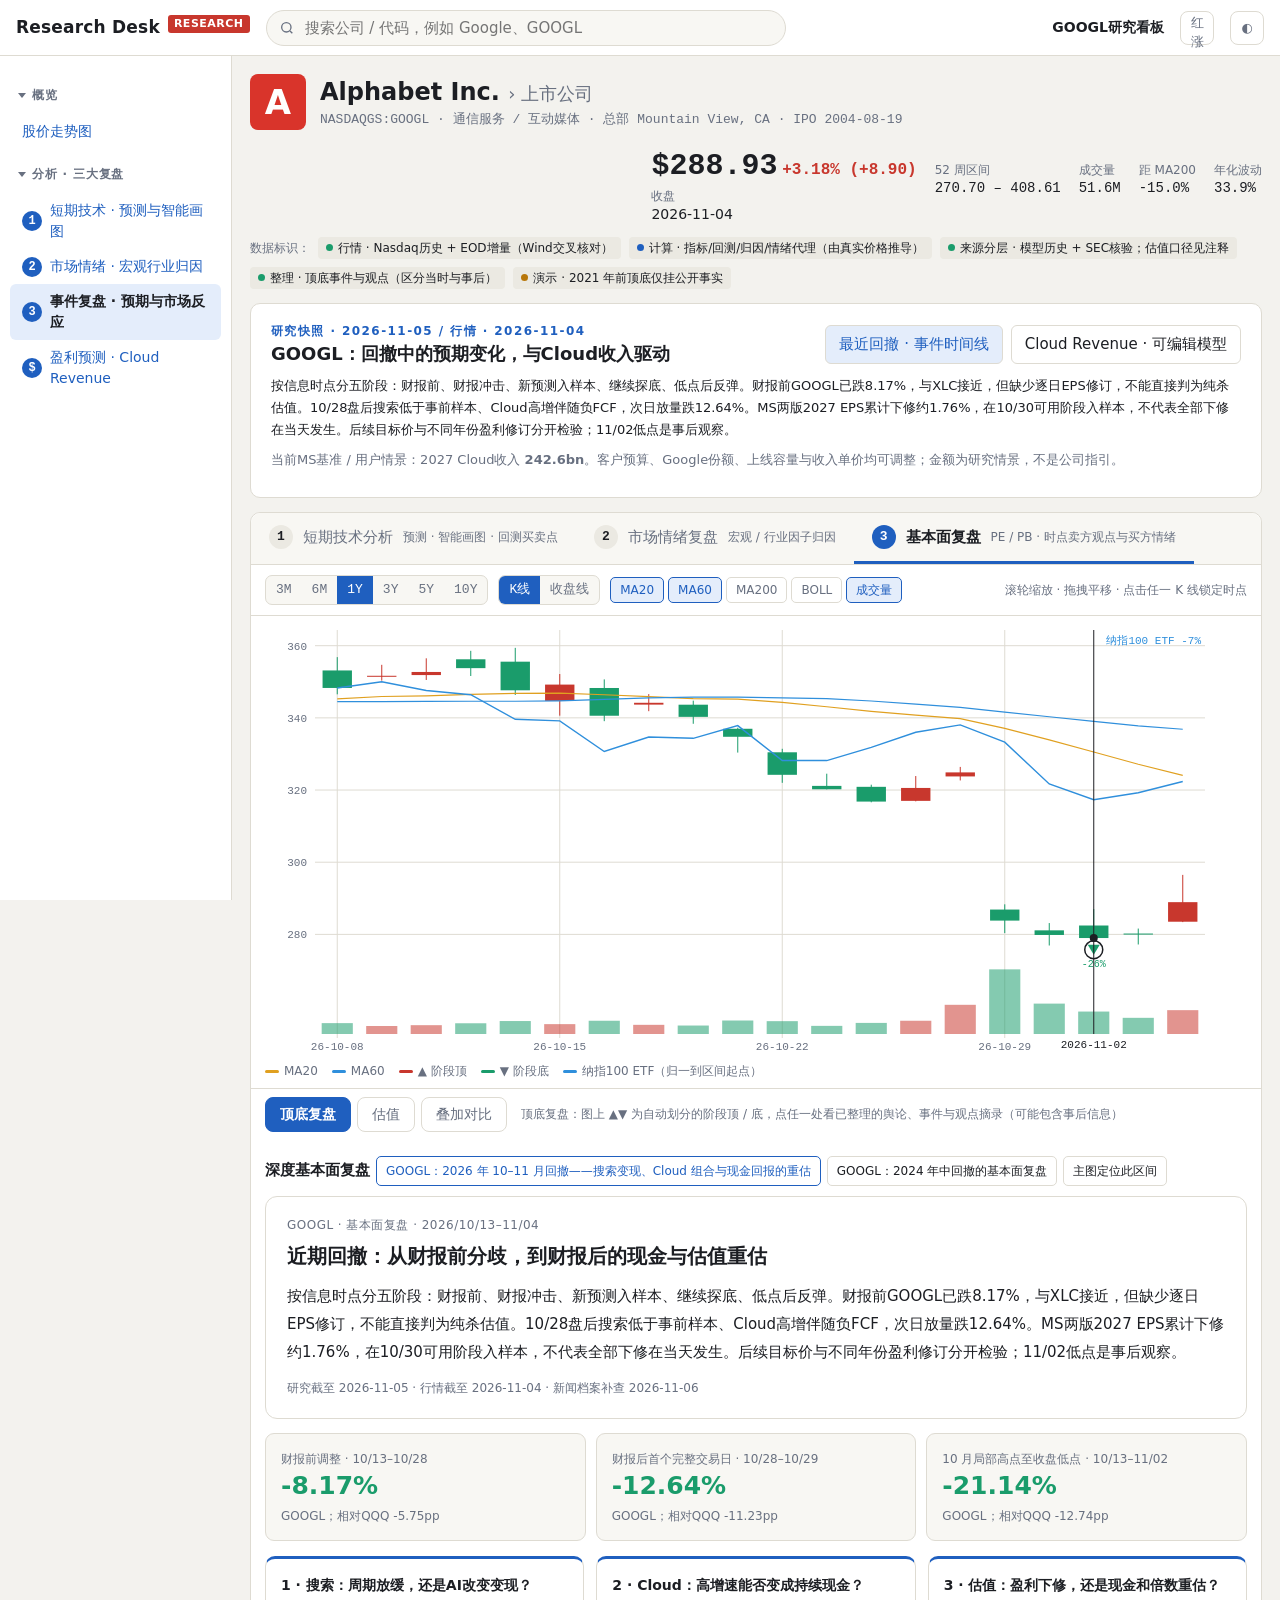
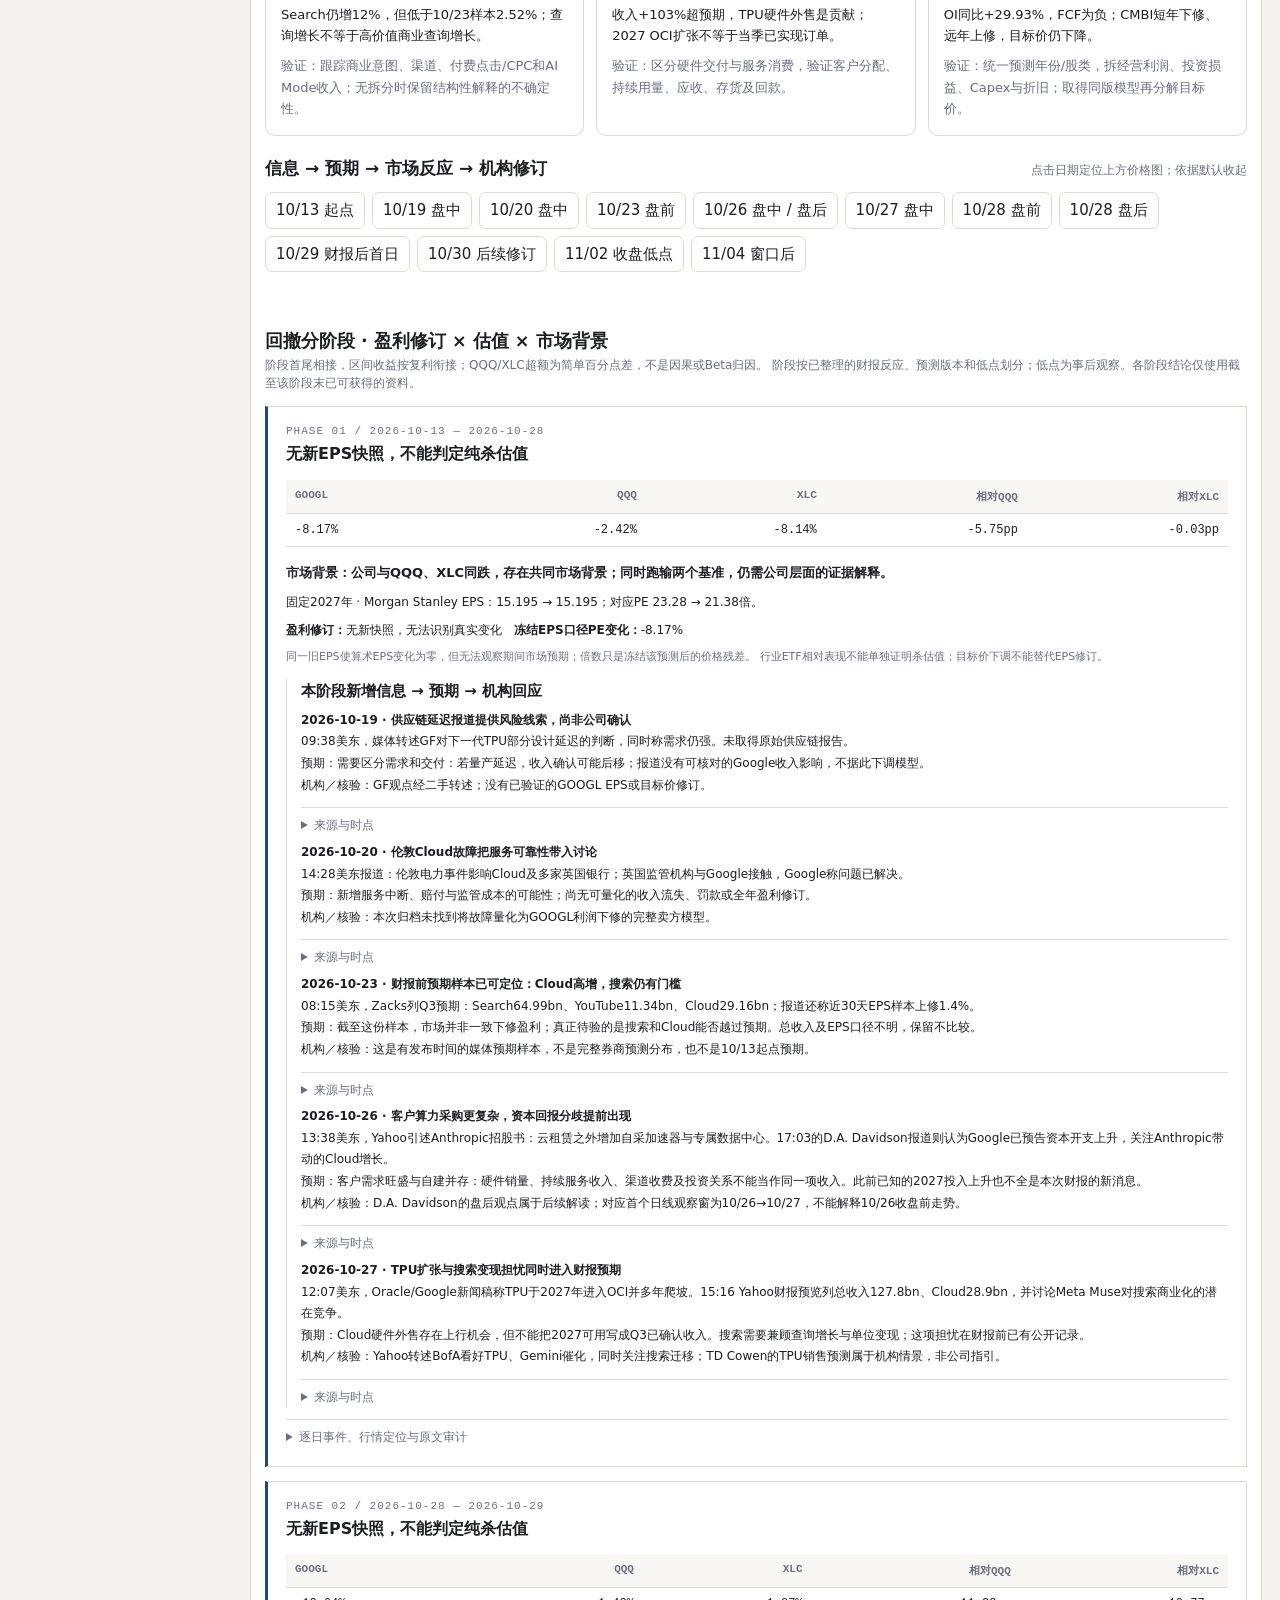
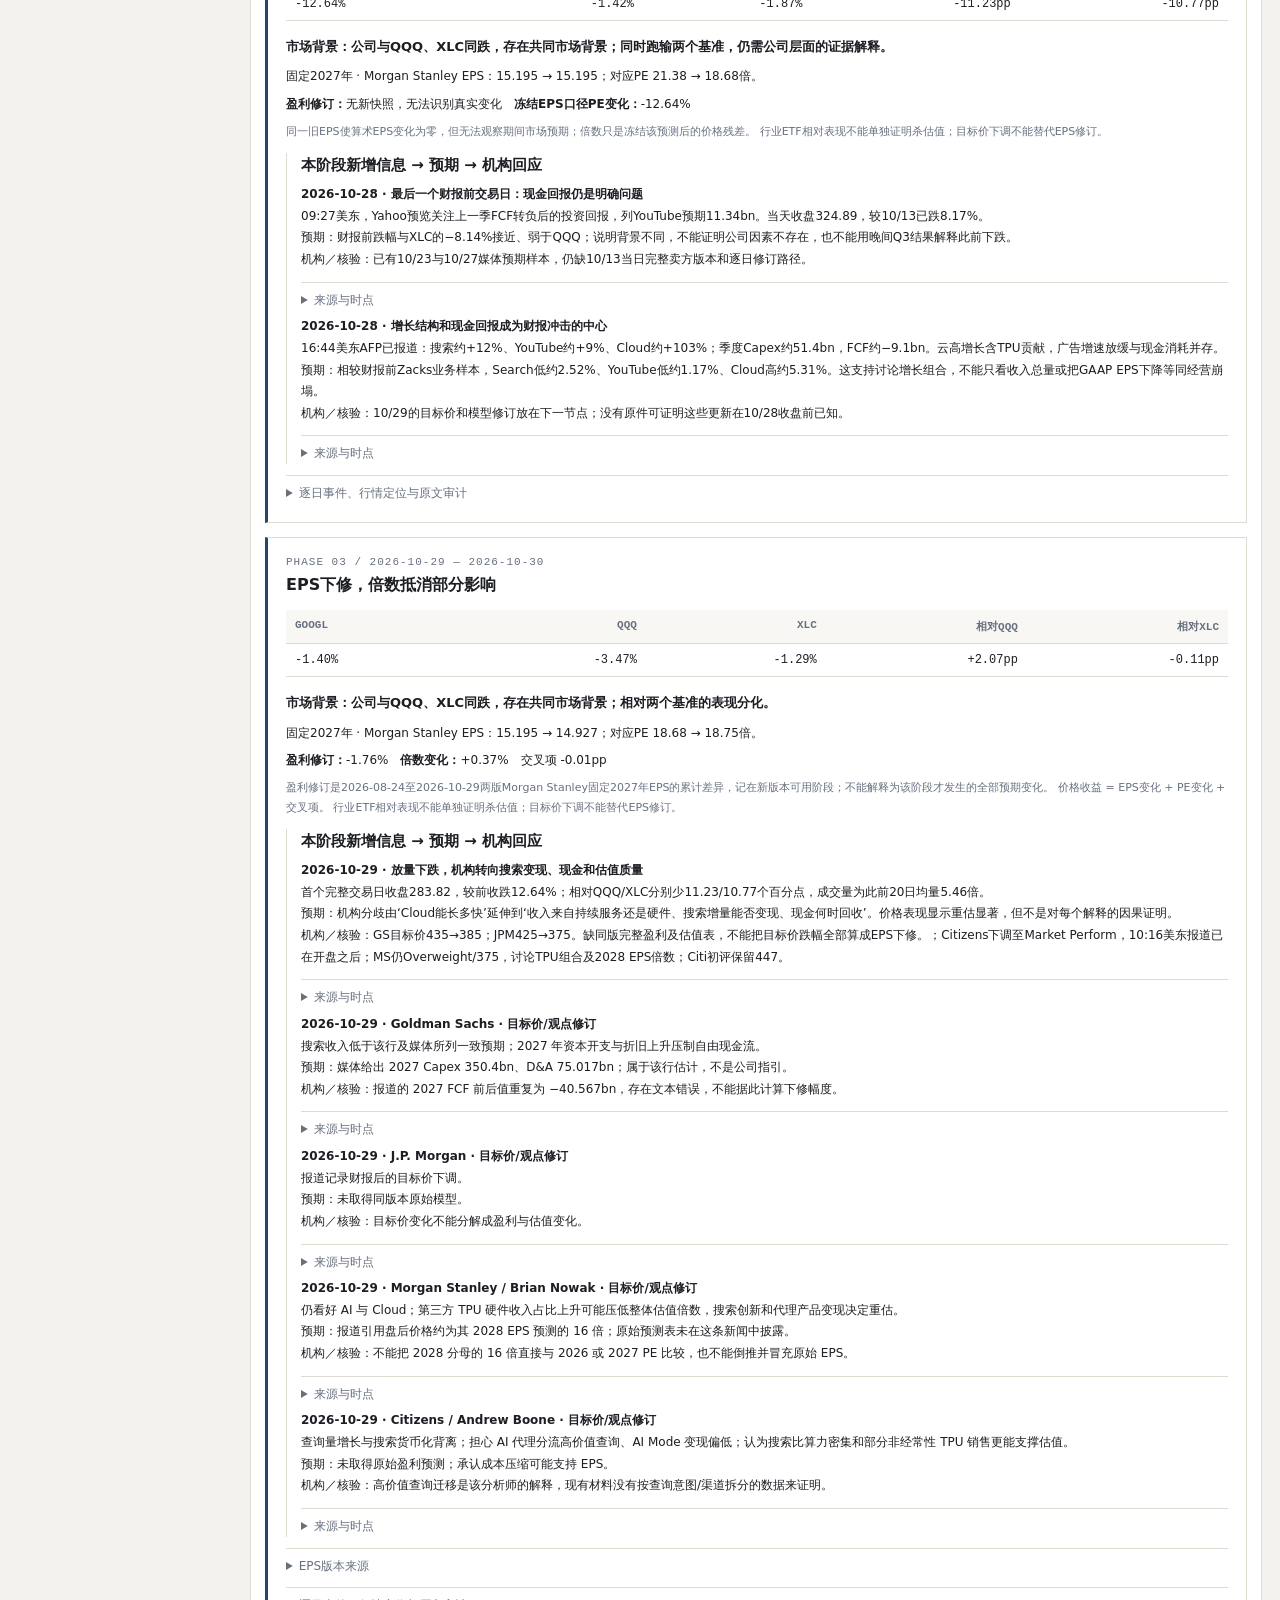
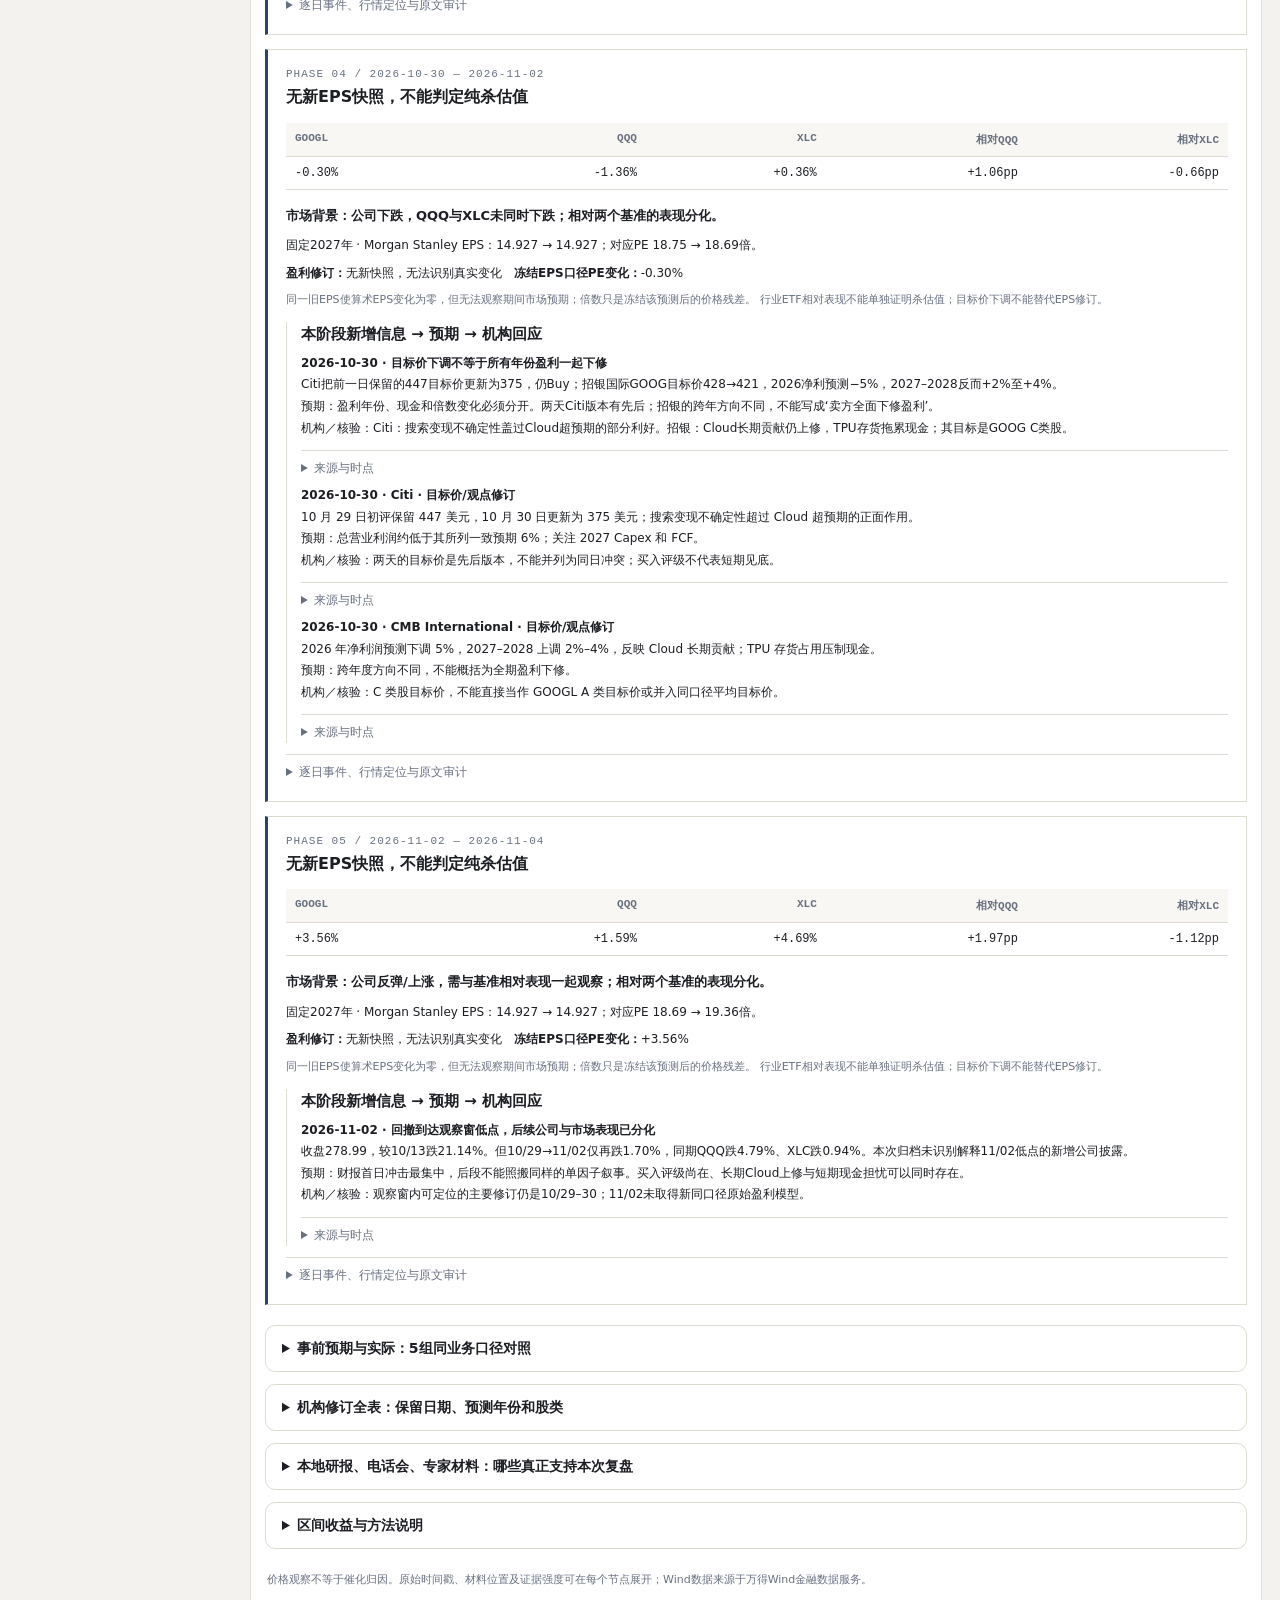
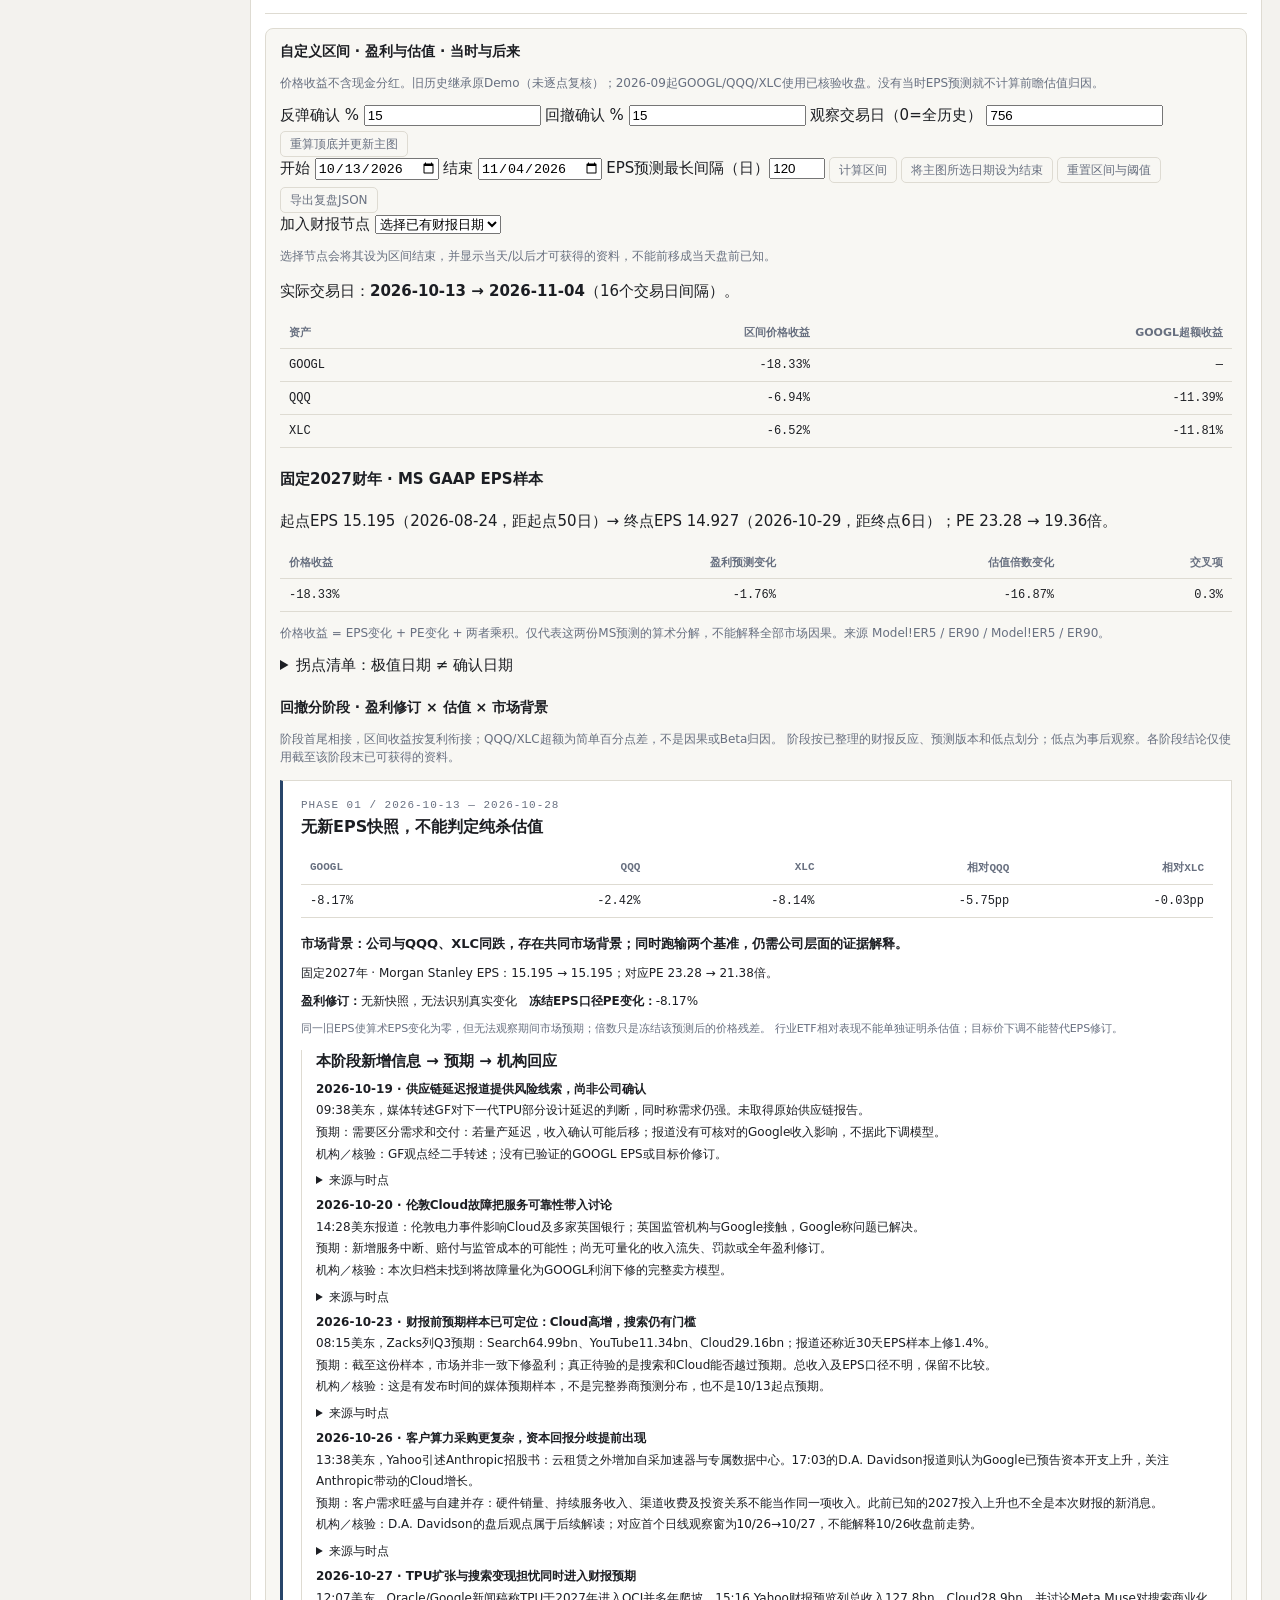
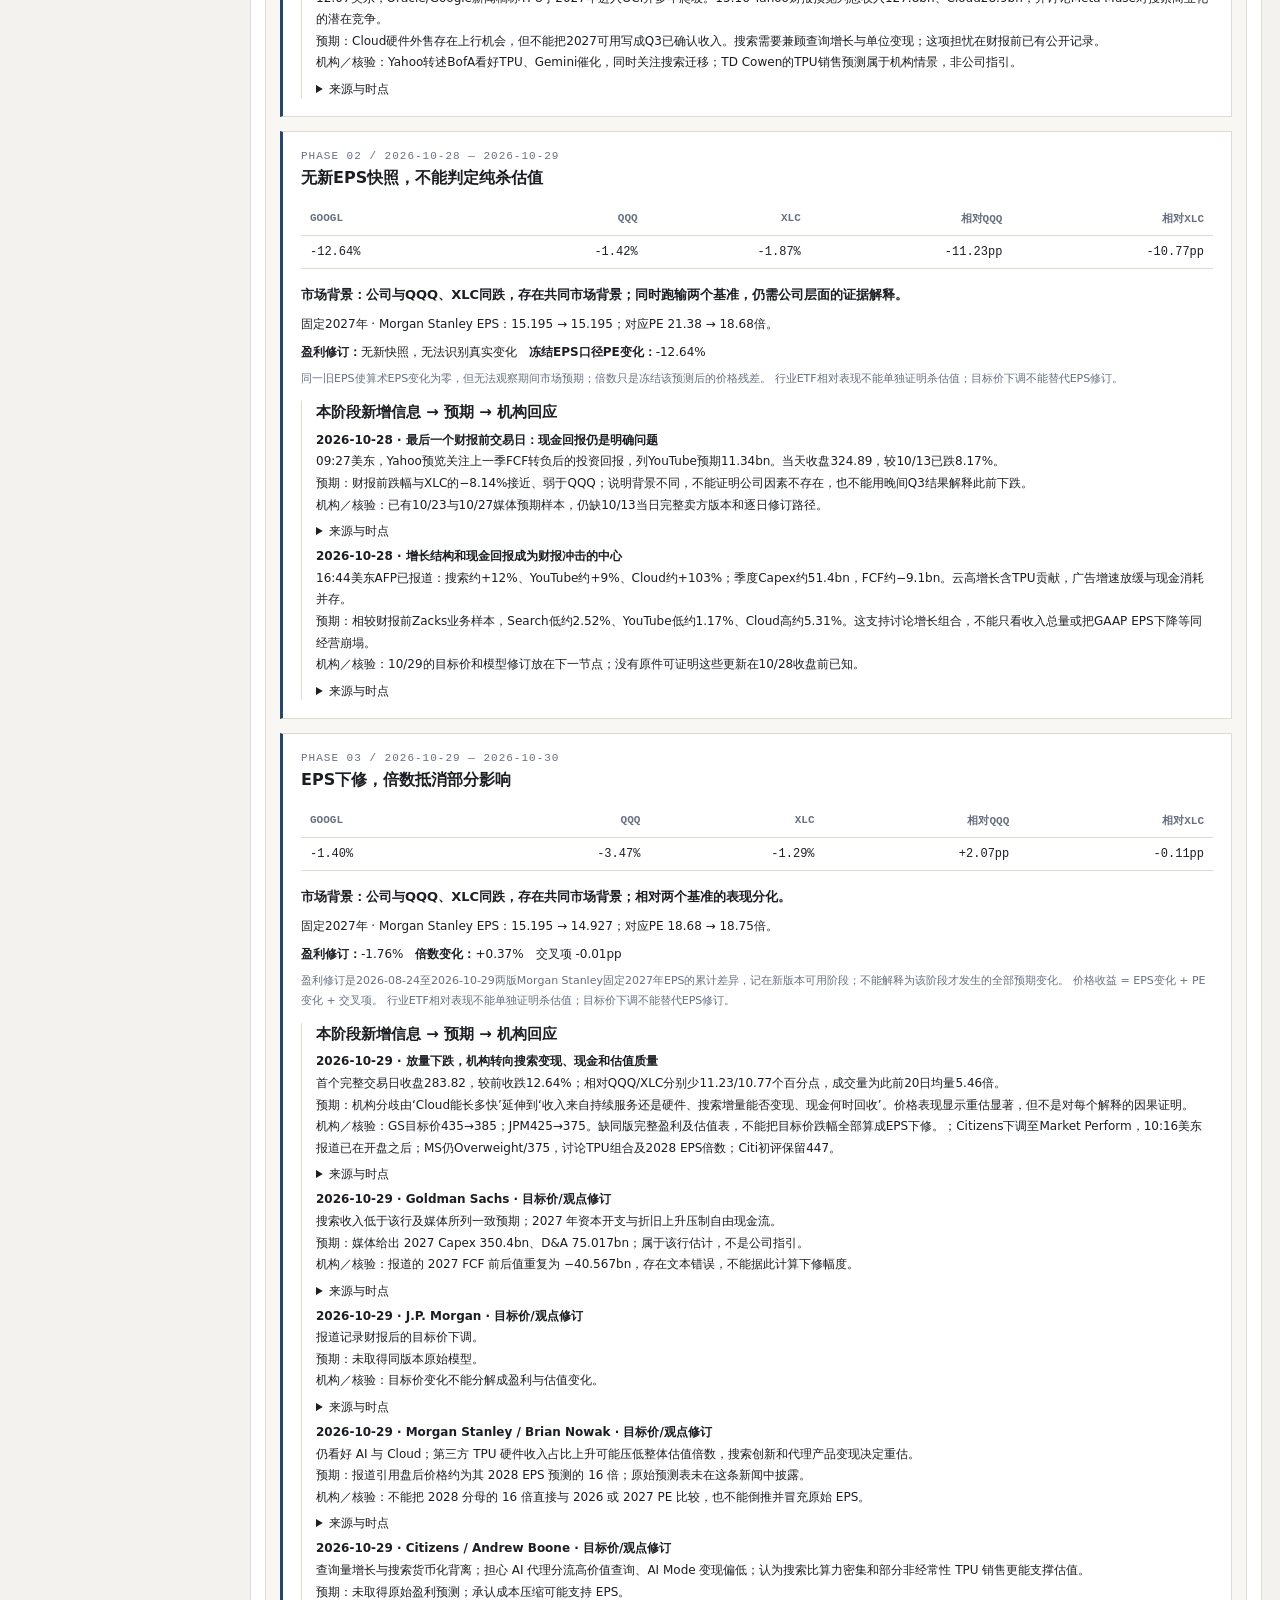
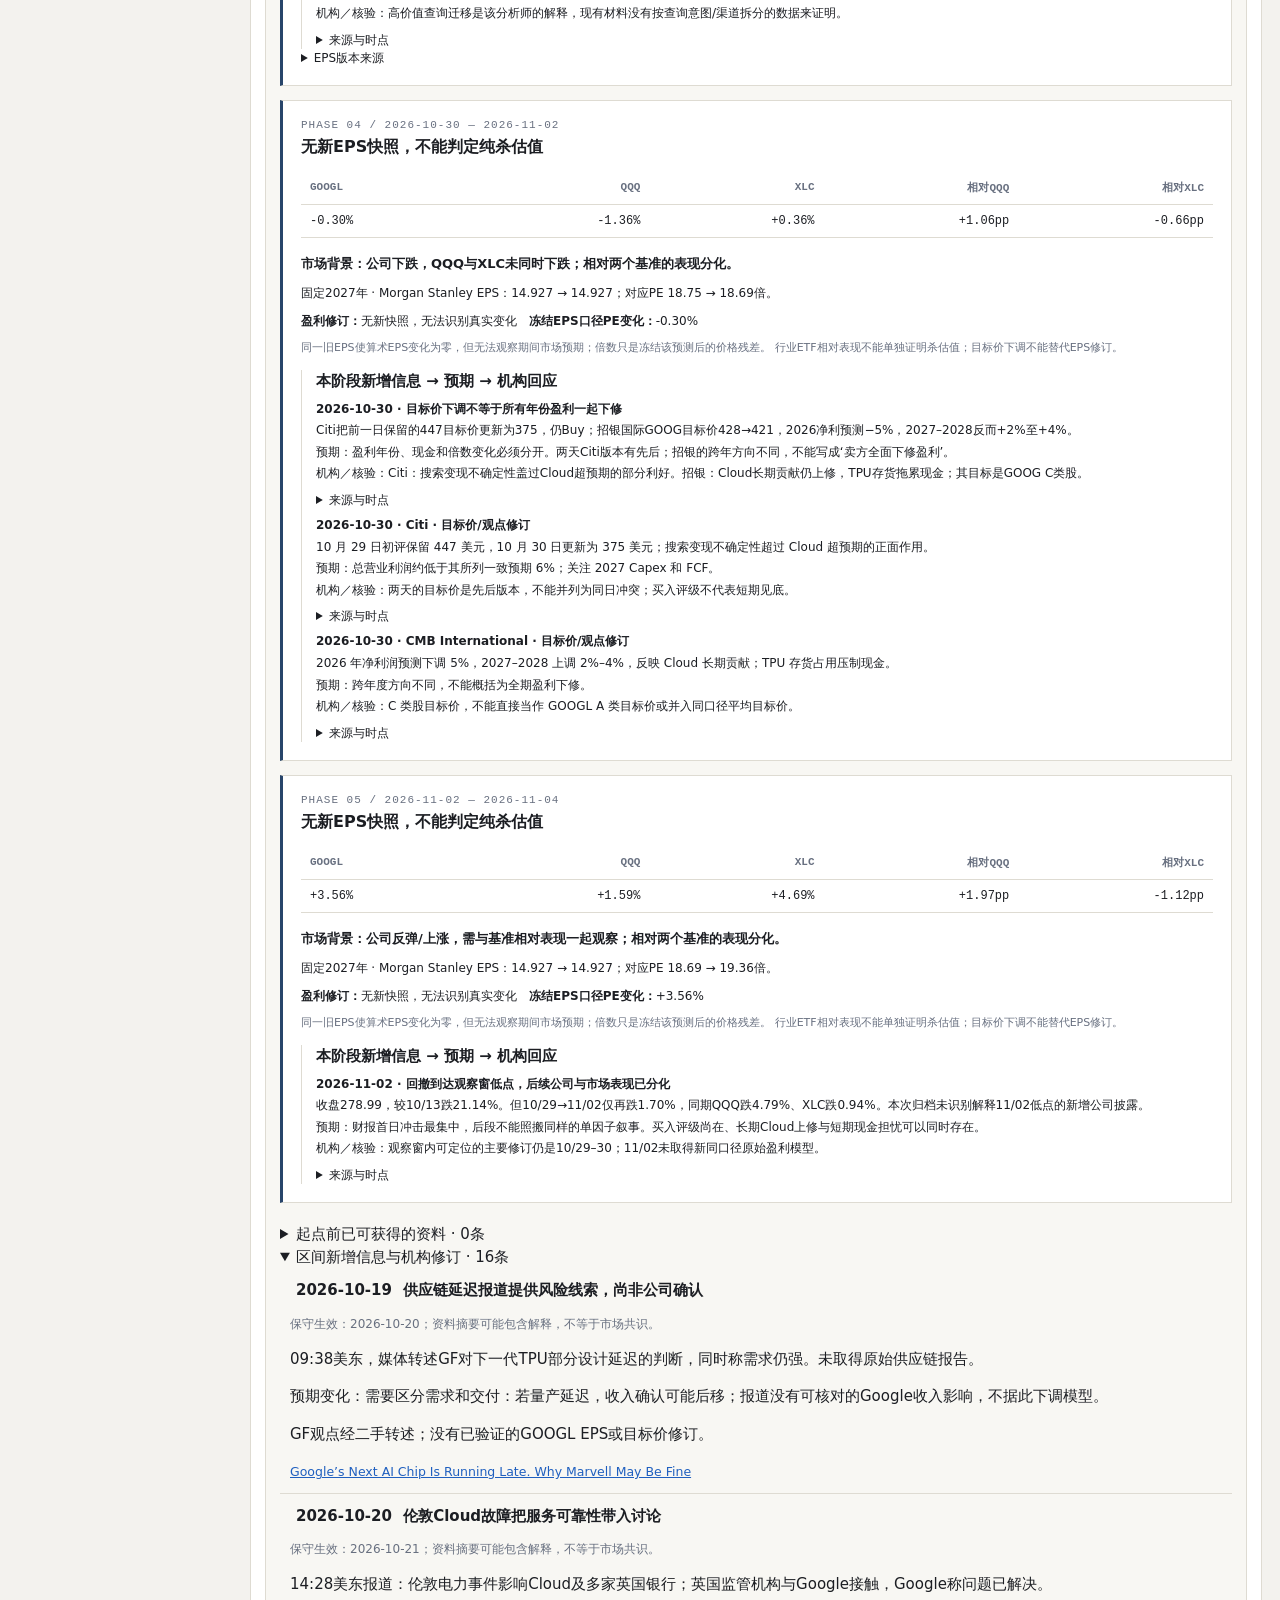
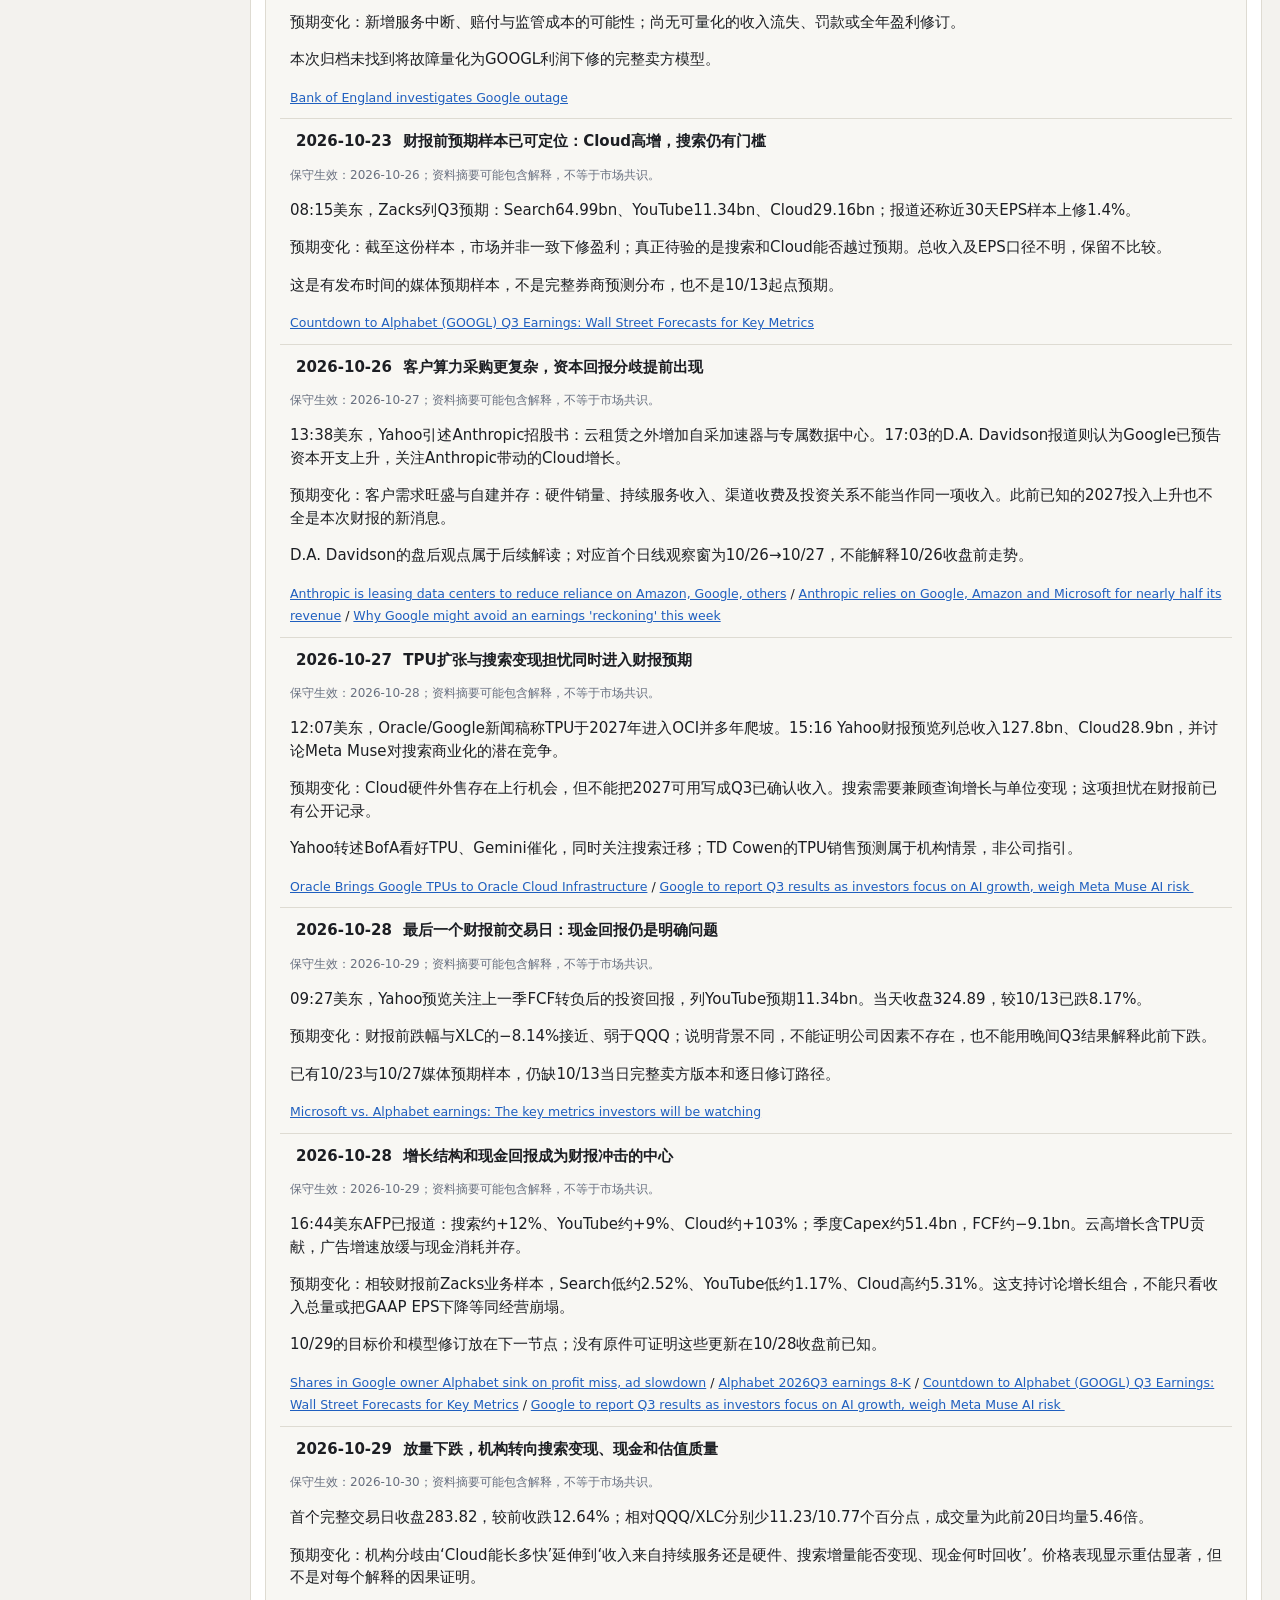
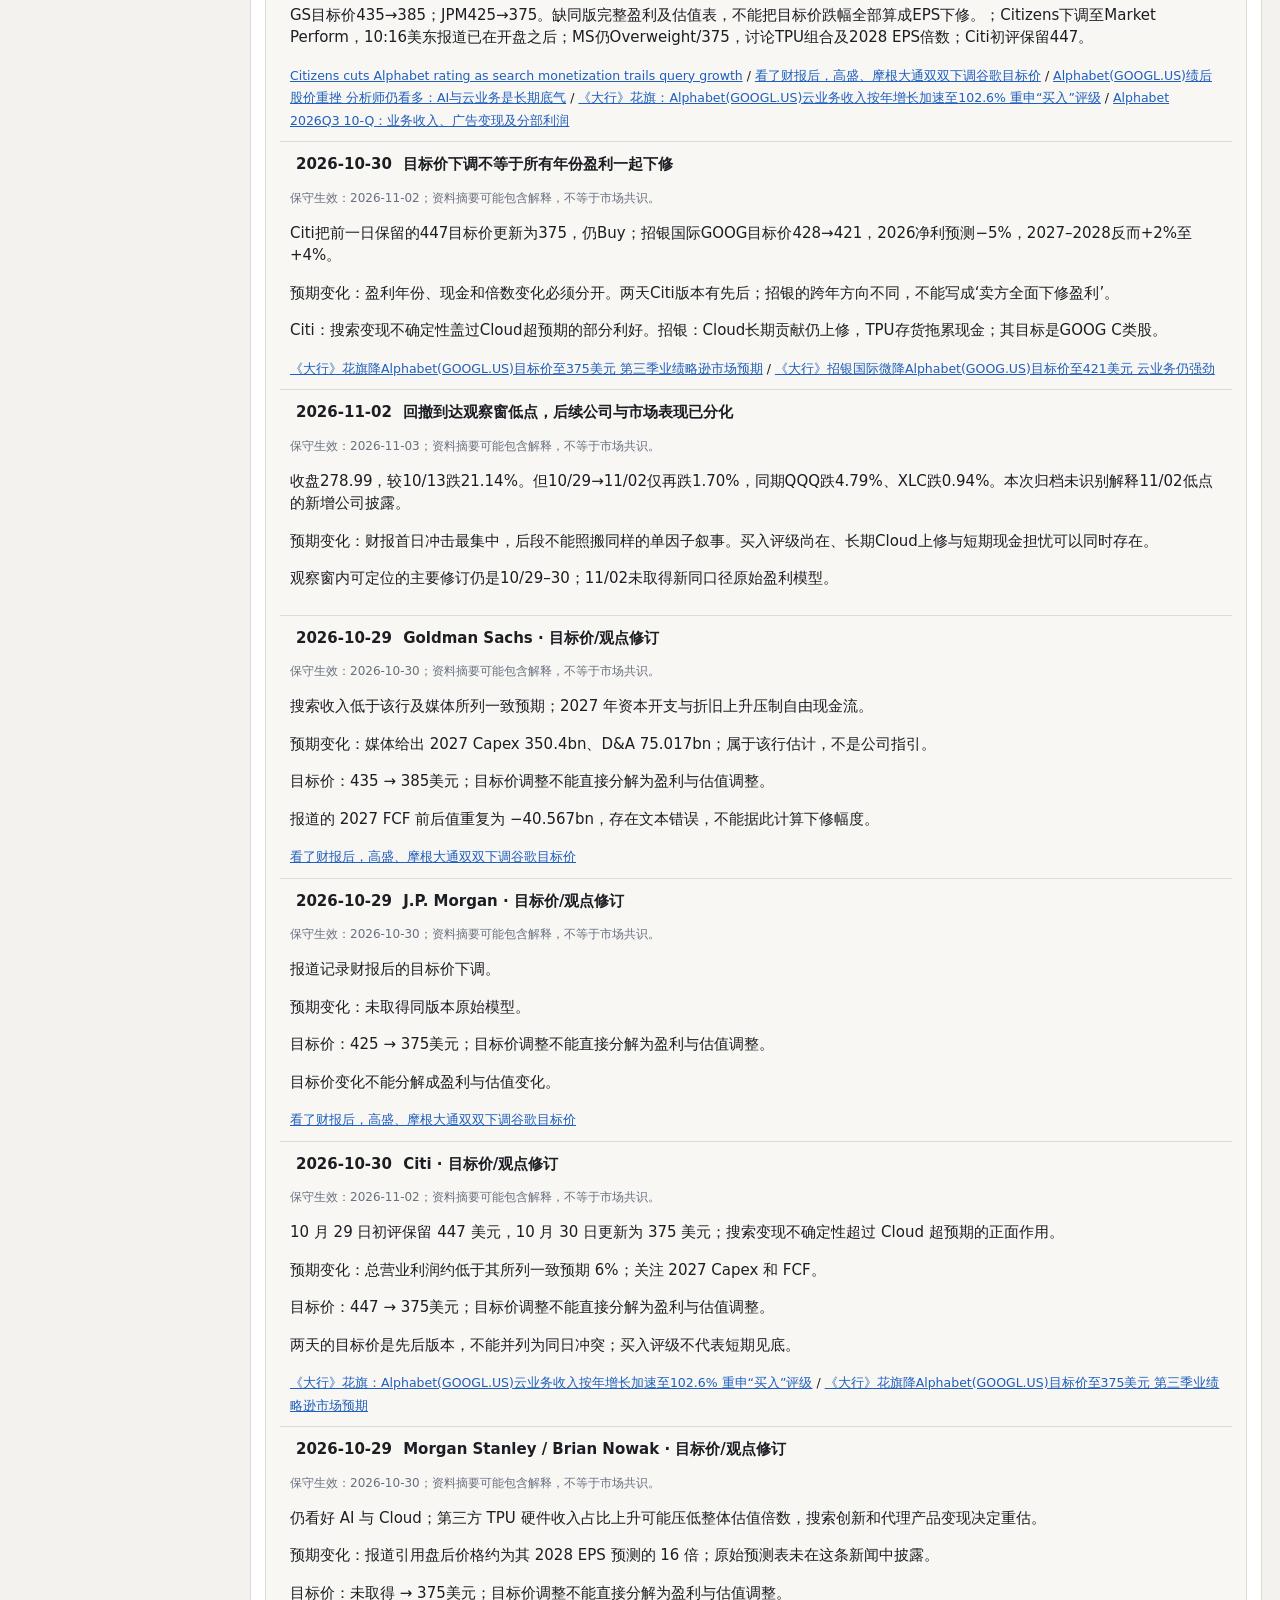
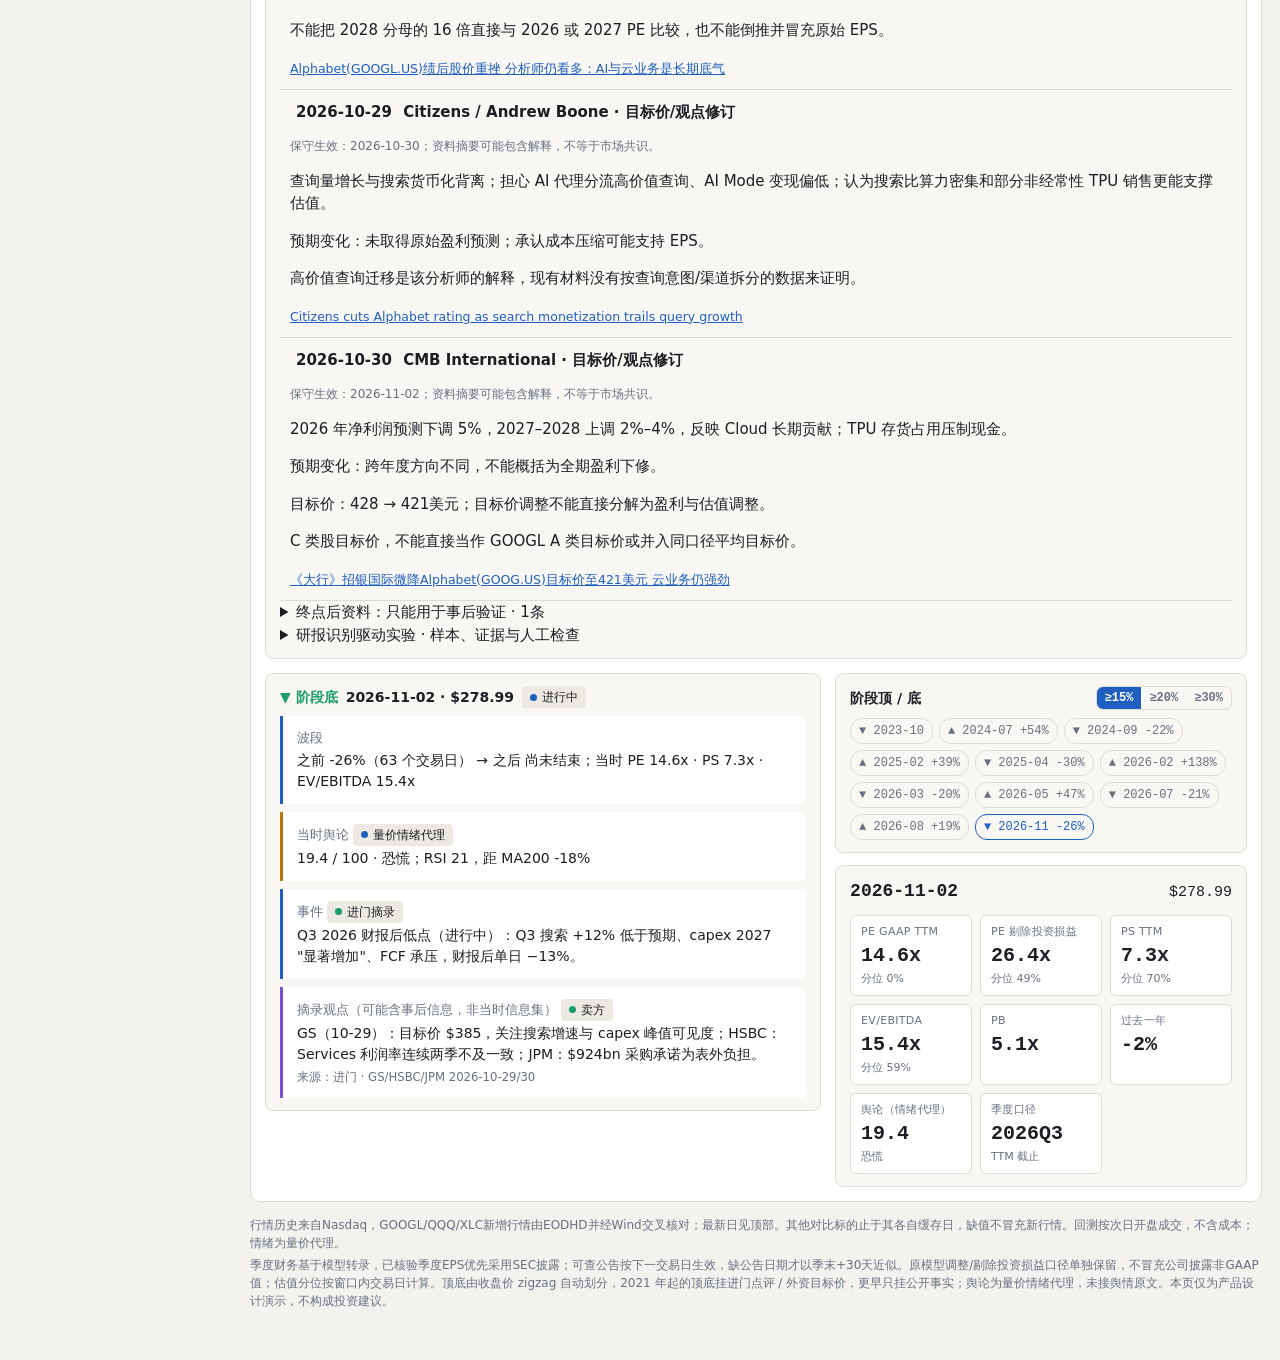
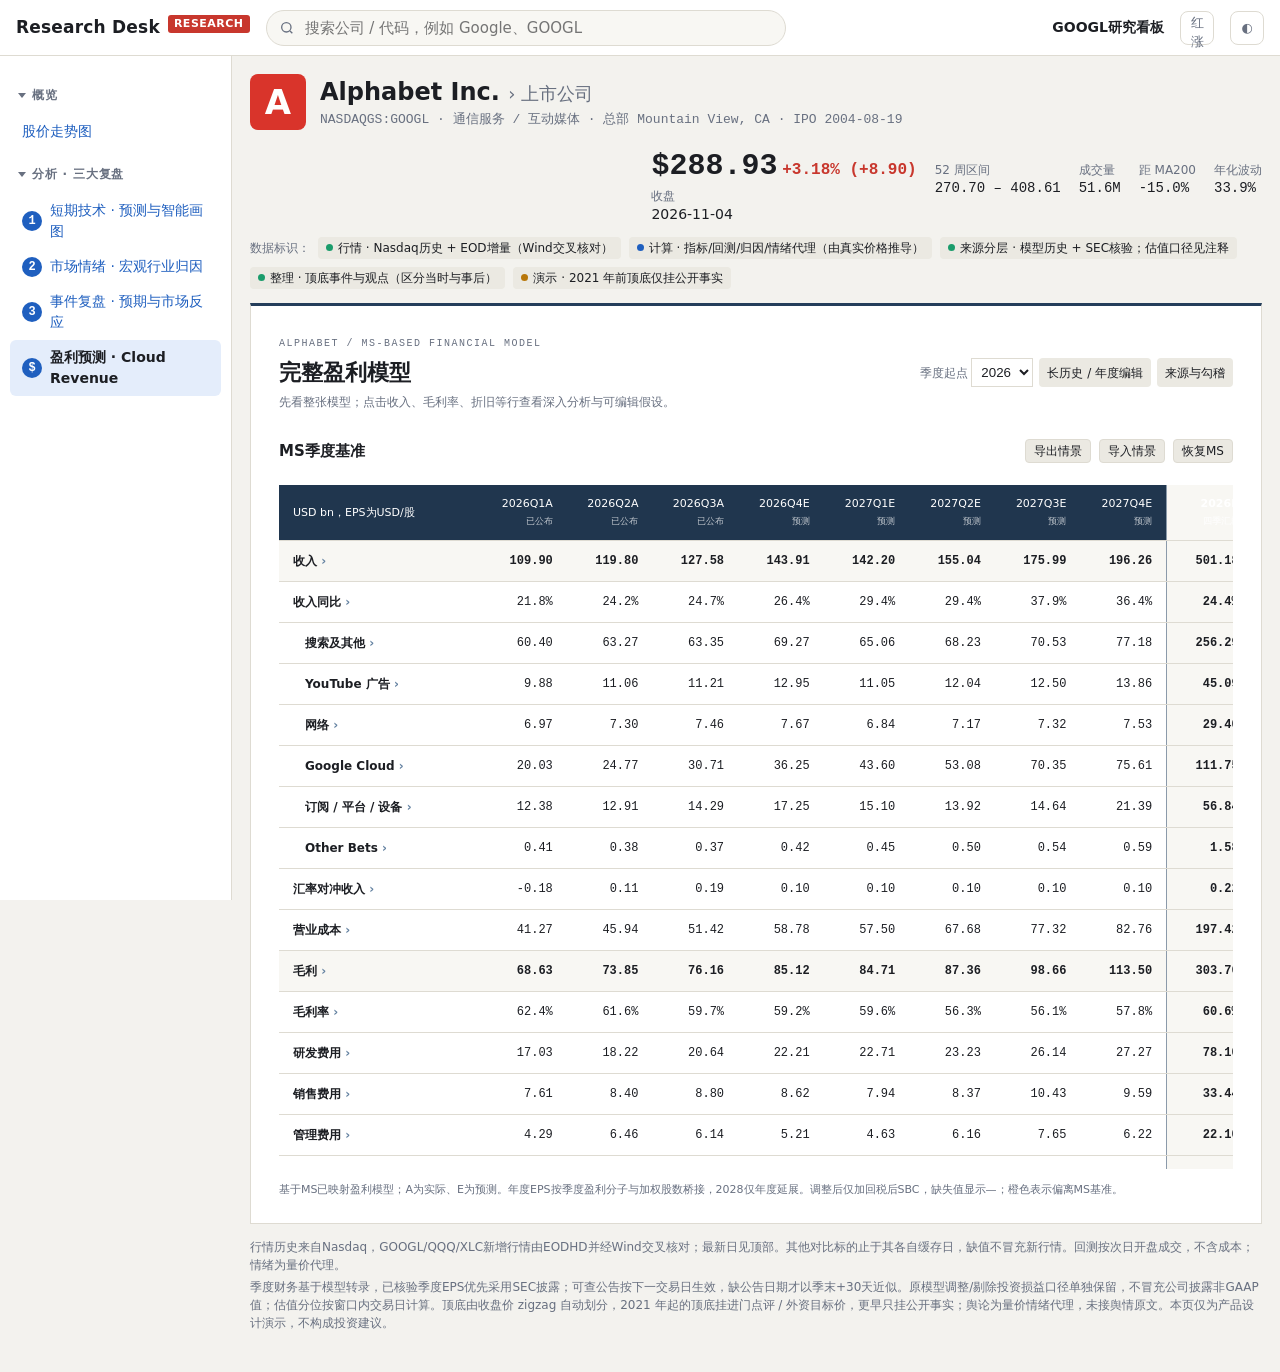
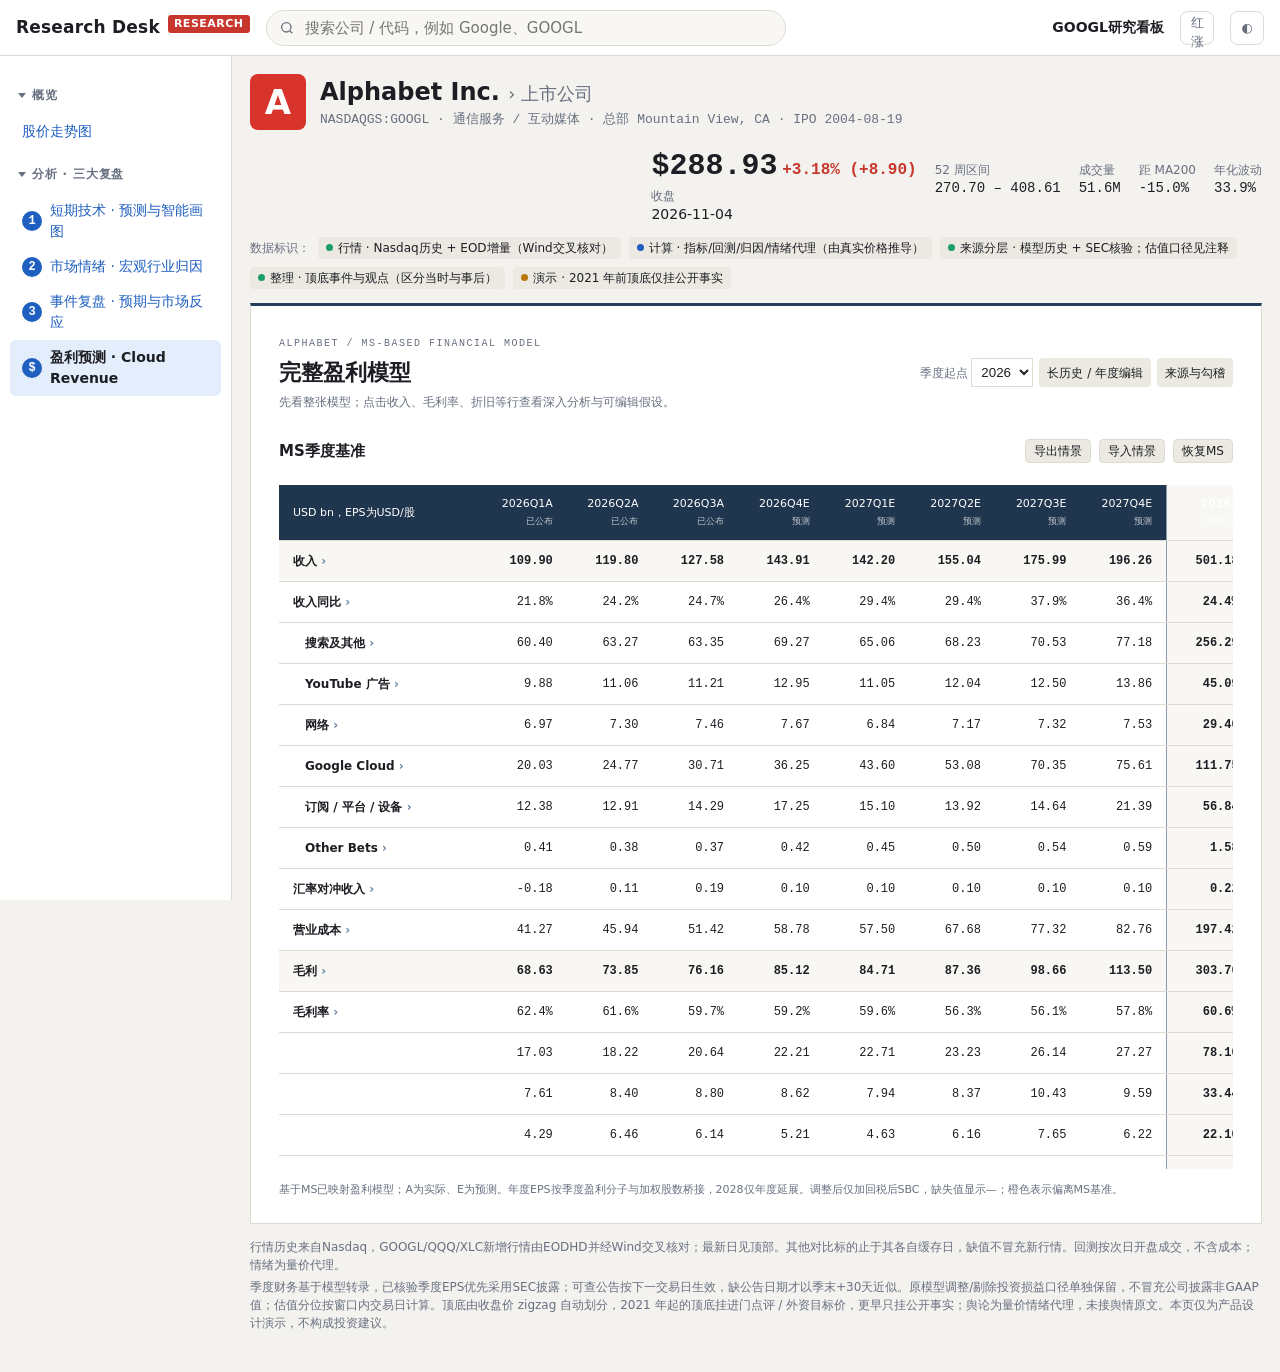
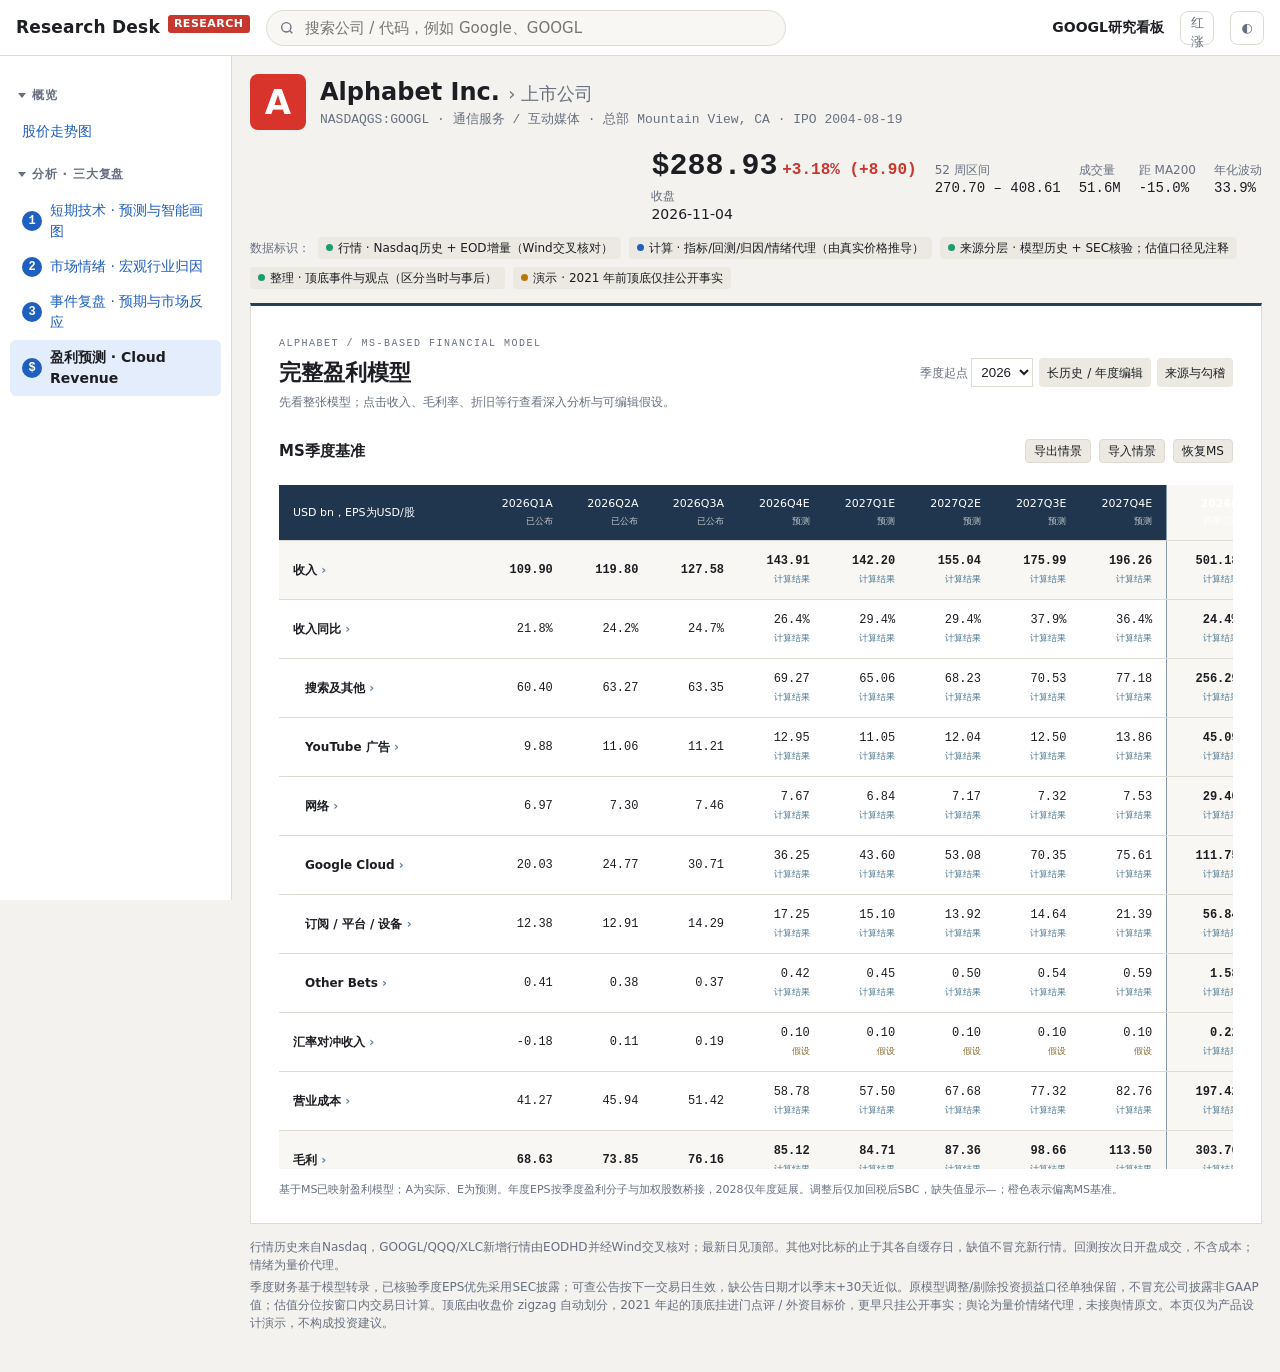
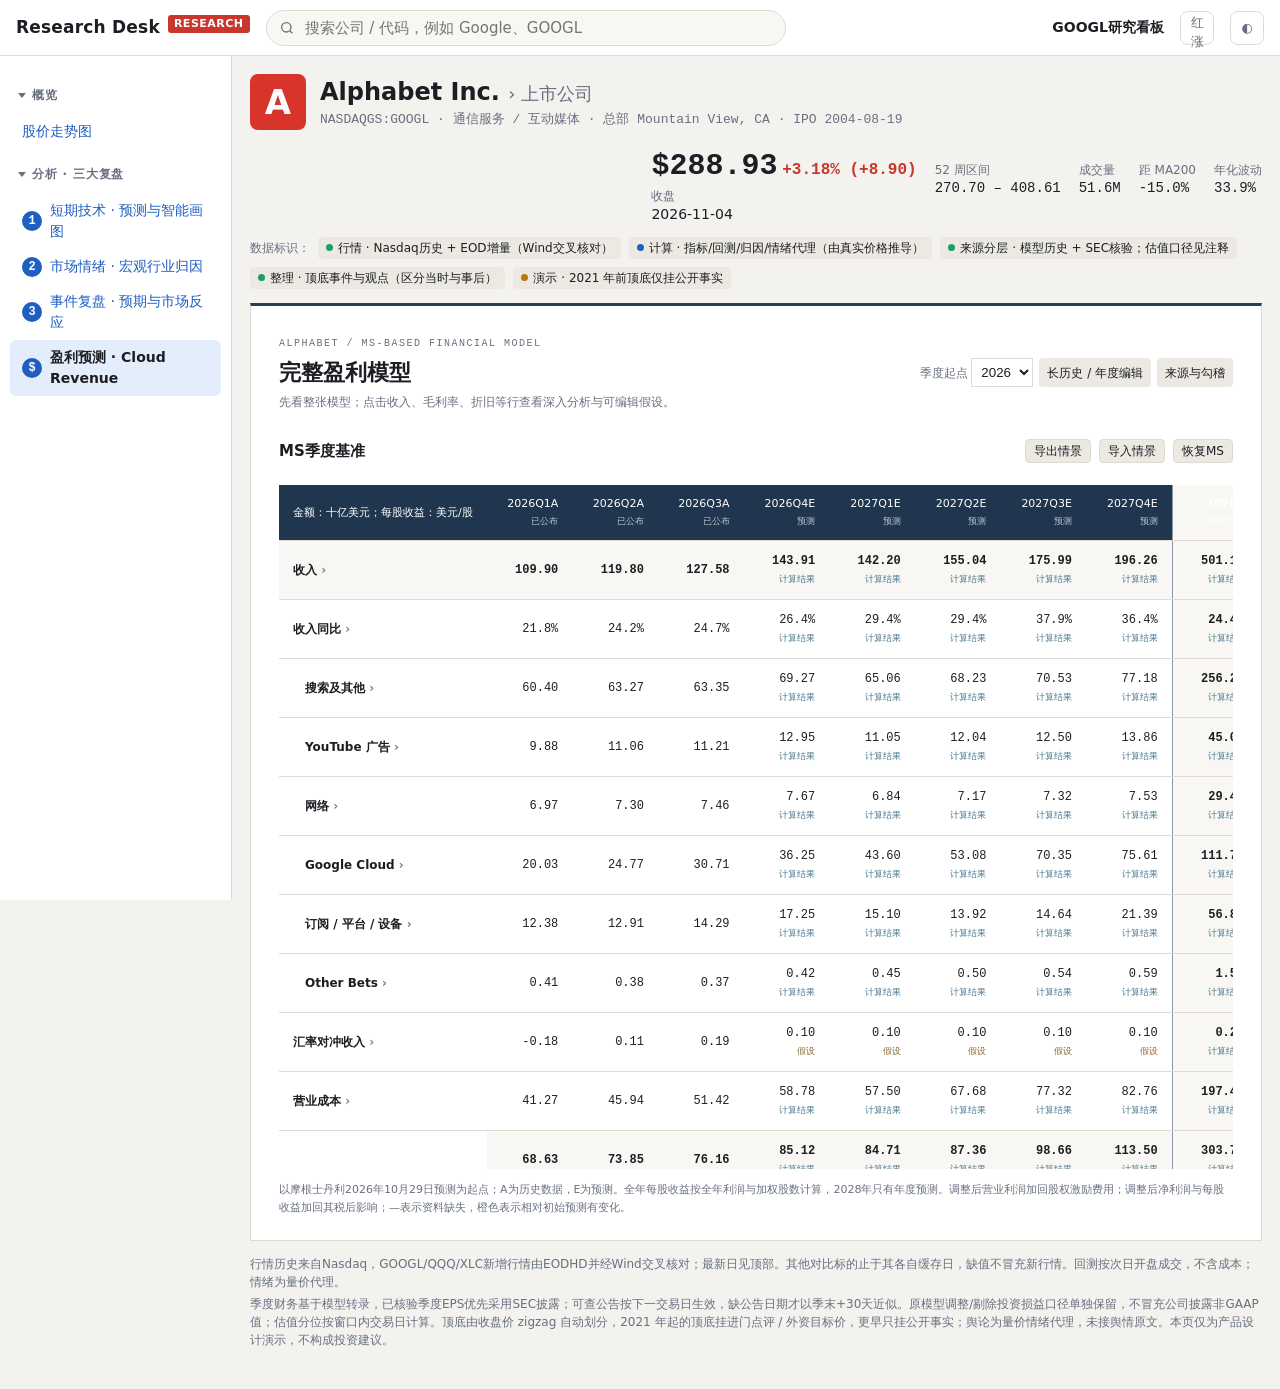
